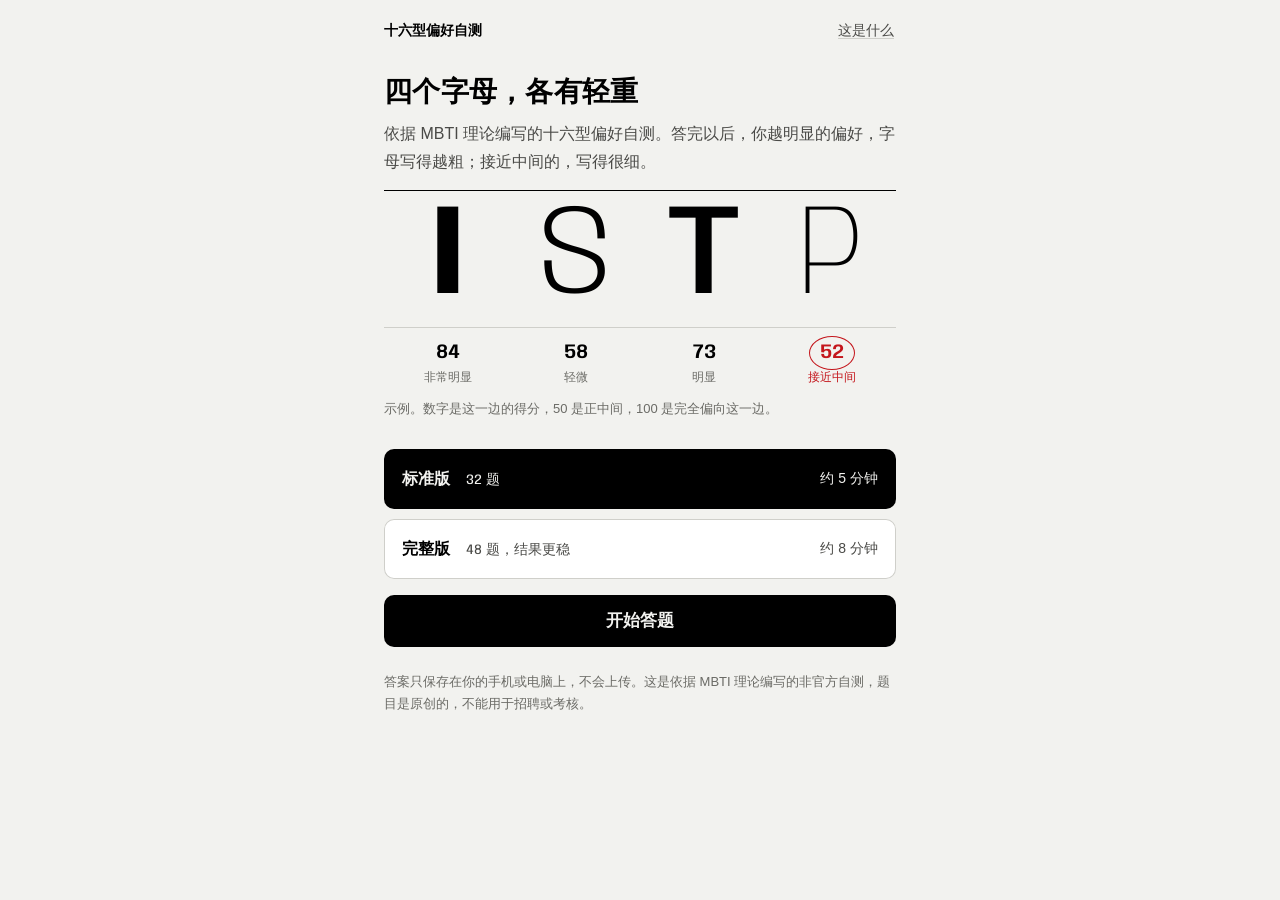
==== mbti/index.html @ 2a4ba57e "feat(site,admin): slim share meters, short page names, and port the 16-type test under /mbti/ Breakd" ====
<!doctype html>
<html lang="zh-CN">
<head>
<meta charset="utf-8">
<meta name="viewport" content="width=device-width, initial-scale=1, viewport-fit=cover">
<title>十六型偏好自测</title>
<meta name="description" content="32 或 48 道情境题，看看你的四个偏好各有多明显。依据 MBTI 理论编写的非官方自测，答案只保存在你自己的设备上。">
<meta property="og:type" content="website">
<meta property="og:title" content="十六型偏好自测">
<meta property="og:description" content="四个字母，各有轻重。32 或 48 道情境题，答完看看你的四个偏好各有多明显。">
<meta property="og:url" content="https://nolanpix.github.io/mbti/">
<meta property="og:image" content="https://nolanpix.github.io/mbti/og.png">
<meta name="theme-color" content="#F2F2EF" media="(prefers-color-scheme: light)">
<meta name="theme-color" content="#141413" media="(prefers-color-scheme: dark)">
<link rel="icon" href="data:image/svg+xml,%3Csvg xmlns='http://www.w3.org/2000/svg' viewBox='0 0 32 32'%3E%3Crect width='32' height='32' rx='7' fill='%23F2F2EF'/%3E%3Crect x='6' y='8' width='5' height='16' fill='%23000'/%3E%3Crect x='13.5' y='8' width='2' height='16' fill='%23000'/%3E%3Crect x='18' y='8' width='3.5' height='16' fill='%23000'/%3E%3Crect x='24' y='8' width='1' height='16' fill='%23C4161C'/%3E%3C/svg%3E">
<style>
@font-face{font-family:"Anybody";src:url([data-uri]) format("woff2");font-weight:100 900;font-style:normal;font-display:swap}
:root{
  --paper:#141413; --paper-2:#1F1F1D; --ink:#F2F2EF; --ink-2:#BDBDB7; --ink-3:#93938D; --hair:#3A3A37;
  --mark:#FF6A5F; --mark-wash:rgba(255,106,95,.12); --scrim:rgba(0,0,0,.65);
  --acc-a:#ff5a3c; --acc-b:#c0398f;
  --zh:"PingFang SC","HarmonyOS Sans SC","MiSans","Noto Sans CJK SC","Noto Sans SC","Source Han Sans SC","Microsoft YaHei",sans-serif;
  --lat:"Anybody","PingFang SC","Noto Sans CJK SC","Microsoft YaHei",sans-serif;
  --ill-plate:#1a2030; --ill-plate2:#222a3d; --ill-floor:#1b1d22; --ill-shadow:#0b0c10;
  color-scheme:dark light;
}
@media (prefers-color-scheme:light){
  :root{--paper:#F2F2EF;--paper-2:#FFFFFF;--ink:#000000;--ink-2:#4A4A47;--ink-3:#6B6B66;--hair:#CFCFCA;--mark:#C4161C;--mark-wash:rgba(196,22,28,.07);--scrim:rgba(0,0,0,.5);--ill-plate:#E4E8EE;--ill-plate2:#D3D9E2;--ill-floor:#E6E4DD;--ill-shadow:#C9C6BC}
}
.chip{display:inline-flex;align-items:center;gap:6px;padding:2px 10px;border-radius:100px;font-size:12px;line-height:1.7;color:var(--ink-2);box-shadow:inset 0 0 0 1px var(--hair)}
.pin{display:inline-block;width:8px;height:8px;border-radius:2px;background:linear-gradient(135deg,var(--acc-a),var(--acc-b));box-shadow:0 0 8px rgba(255,90,60,.55)}
.grad{background:linear-gradient(90deg,var(--acc-a),var(--acc-b));-webkit-background-clip:text;background-clip:text;color:transparent}
.role{margin-top:14px}
.role .art{margin:0 -8px 14px}
.role .k{font-size:14px;color:var(--ink-2)}
.role .nm{font-size:clamp(34px,10vw,48px);font-weight:700;line-height:1.15;margin:4px 0 2px}
.role .cd{font-family:var(--lat);font-weight:600;font-size:20px;letter-spacing:.04em}
.role .tg{font-size:14px;color:var(--ink-2);margin-top:8px;line-height:1.6}
.art svg{display:block;width:100%;height:auto}
.settle{animation:settle .6s cubic-bezier(.2,.7,.2,1) both}
@keyframes settle{from{opacity:0;transform:translateY(8px)}to{opacity:1;transform:none}}
.detail-cta{margin-top:28px;padding:18px;border-radius:12px;background:var(--paper-2);box-shadow:inset 0 0 0 1px var(--hair);position:relative}
.detail-cta::after{content:"";position:absolute;top:12px;right:12px;width:8px;height:8px;border-radius:2px;background:linear-gradient(135deg,var(--acc-a),var(--acc-b))}
.detail-cta p{font-size:15px;color:var(--ink-2);margin-bottom:12px}
.toc{display:flex;flex-wrap:wrap;gap:8px;margin-top:20px}
.toc a{text-decoration:none}
.at{display:grid;gap:10px;margin-top:12px}
.at div{padding:12px 14px;border-radius:10px;box-shadow:inset 0 0 0 1px var(--hair)}
.at b{display:block;font-size:15px;margin-bottom:2px}
.at p{font-size:15px;color:var(--ink-2);line-height:1.7}
.tlist .th{width:52px;height:52px;border-radius:10px;overflow:hidden;background:var(--ill-plate);flex:none}
.tlist .th svg{width:52px;height:52px;display:block}
.th .ill-bg,.th .ill-sc,.th .ill-fg{display:none}
.tlist .rl{display:block;font-size:13px;color:var(--ink-2);font-family:var(--zh);font-weight:500;letter-spacing:0}
*{box-sizing:border-box;margin:0;padding:0}
html{-webkit-text-size-adjust:100%;text-size-adjust:100%}
body{background:var(--paper);color:var(--ink);font-family:var(--zh);font-size:16px;line-height:1.75;min-height:100vh;-webkit-font-smoothing:antialiased}
::selection{background:var(--ink);color:var(--paper)}
button{font:inherit;color:inherit;background:none;border:0;cursor:pointer;text-align:inherit;-webkit-tap-highlight-color:transparent}
a{color:inherit;-webkit-tap-highlight-color:transparent}
:focus-visible{outline:2px solid var(--ink);outline-offset:3px;border-radius:6px}
h1:focus,h2:focus{outline:none}
.sr-only{position:absolute;width:1px;height:1px;overflow:hidden;clip:rect(0 0 0 0);white-space:nowrap}
.app{max-width:560px;margin:0 auto;padding:0 24px calc(48px + env(safe-area-inset-bottom))}
@media (max-width:359px){.app{padding-left:18px;padding-right:18px}}
.lat{font-family:var(--lat);font-variant-numeric:tabular-nums}

/* bar */
.bar{height:60px;display:grid;grid-template-columns:1fr auto 1fr;align-items:center;padding-top:env(safe-area-inset-top)}
.bar .bl{justify-self:start}.bar .br{justify-self:end}
.brand{font-size:14px;font-weight:600;text-decoration:none;padding:10px 0;display:inline-block}
.navlink{font-size:14px;color:var(--ink-2);text-decoration:underline;text-underline-offset:3px;text-decoration-color:var(--hair);padding:12px 2px;display:inline-block}
.icon-btn{width:44px;height:44px;display:inline-flex;align-items:center;justify-content:center;margin-left:-10px;border-radius:10px;text-decoration:none}
.count{font-family:var(--lat);font-size:16px;font-weight:600;font-variant-numeric:tabular-nums}
.count span{font-weight:300;color:var(--ink-2)}

/* type */
h1.t{font-size:28px;line-height:1.3;font-weight:700;margin-top:14px;letter-spacing:.01em}
h1.t.small{font-size:20px;margin-top:6px}
.lead{font-size:16px;color:var(--ink-2);margin-top:10px}
h2.s{font-size:19px;line-height:1.4;font-weight:700;margin:44px 0 14px}
p.b{font-size:16px}
p.b+p.b{margin-top:10px}
.note{font-size:13px;line-height:1.7;color:var(--ink-3)}
.meta{font-size:13px;color:var(--ink-3);font-weight:400;margin-left:8px;letter-spacing:0}

/* letters as chart */
.chart{margin-top:14px;border-top:1.5px solid var(--ink);padding-top:6px}
.letters{display:grid;grid-template-columns:repeat(4,1fr);align-items:end;font-family:var(--lat);font-size:clamp(64px,25vw,128px);line-height:.95}
.letters span{text-align:center;font-weight:400;display:block}
.letters.anim span{transition:font-weight .8s cubic-bezier(.2,.7,.2,1)}
.reads{display:grid;grid-template-columns:repeat(4,1fr);margin-top:8px;border-top:1px solid var(--hair);padding-top:10px}
.reads div{text-align:center;font-size:13px;line-height:1.5;color:var(--ink-2)}
.reads b{display:inline-block;font-family:var(--lat);font-weight:600;font-size:20px;color:var(--ink);font-variant-numeric:tabular-nums;line-height:1.5;position:relative;padding:0 4px}
.reads .u,.reads .u b{color:var(--mark)}
.reads .u b::after{content:"";position:absolute;left:50%;top:50%;width:44px;height:32px;transform:translate(-50%,-50%);border:1.5px solid var(--mark);border-radius:50%}
.reads small{display:block;font-size:12px;color:var(--ink-3)}
.reads .u small{color:var(--mark)}
.legend{font-size:13px;color:var(--ink-3);margin-top:12px}

/* home */
.choice{display:grid;gap:10px;margin-top:28px}
.opt{display:grid;grid-template-columns:1fr auto;align-items:center;gap:12px;width:100%;min-height:60px;padding:10px 18px;border-radius:10px;background:var(--paper-2);box-shadow:inset 0 0 0 1px var(--hair)}
.opt strong{font-weight:600}
.opt .sub{font-size:14px;color:var(--ink-2)}
.opt[aria-checked="true"]{background:var(--ink);color:var(--paper);box-shadow:none}
.opt[aria-checked="true"] .sub{color:var(--paper)}
.resume{margin-top:28px;padding:16px 18px;border-radius:10px;background:var(--paper-2);box-shadow:inset 0 0 0 1px var(--hair)}
.resume p{font-size:15px;margin-bottom:12px}
.last{font-size:15px;margin-top:18px;color:var(--ink-2)}
.last a{color:var(--ink);font-weight:600;text-underline-offset:3px;text-decoration-color:var(--hair)}

/* buttons */
.btn{display:flex;align-items:center;justify-content:center;gap:8px;width:100%;min-height:52px;padding:0 18px;border-radius:10px;font-size:17px;font-weight:600;background:var(--ink);color:var(--paper);text-decoration:none;text-align:center}
.btn.sec{background:var(--paper-2);color:var(--ink);box-shadow:inset 0 0 0 1px var(--hair);font-weight:500;font-size:16px;min-height:48px}
.btn:active{transform:translateY(1px)}
.stack{display:grid;gap:12px}
.mt16{margin-top:16px}.mt24{margin-top:24px}.mt32{margin-top:32px}
.textbtn{font-size:15px;color:var(--ink-2);text-decoration:underline;text-underline-offset:3px;text-decoration-color:var(--hair);padding:12px 8px}
.sep{margin-top:28px;padding-top:12px;border-top:1px solid var(--hair);text-align:center}
.confirm{margin-top:8px;text-align:left}
.confirm p{font-size:15px;margin-bottom:12px}
.row{display:grid;grid-template-columns:1fr 1fr;gap:10px}

/* quiz */
.ticks{display:flex;justify-content:space-between;align-items:flex-end;height:16px;margin-top:2px}
.ticks i{display:block;width:1.5px;height:8px;background:var(--hair);border-radius:1px}
.ticks i.d{background:var(--ink);height:11px}
.ticks i.c{background:var(--ink);height:16px;width:3px}
.qwrap{margin-top:28px}
.prompt{font-size:22px;line-height:1.5;font-weight:700}
.st{font-size:19px;line-height:1.6;margin-top:22px;font-weight:400;transition:color .15s}
.st.w-light{font-weight:300;color:var(--ink-3)}
.st.w-med{font-weight:500}
.st.w-heavy{font-weight:700}
.opts{display:grid;gap:8px;margin:20px 0}
.ans{display:grid;grid-template-columns:22px 1fr;align-items:center;gap:10px;width:100%;min-height:52px;padding:0 16px;border-radius:10px;background:var(--paper-2);box-shadow:inset 0 0 0 1px var(--hair);font-size:16px}
.ans.strong{font-weight:600}
.ans svg{display:block}
.ans[aria-checked="true"]{background:var(--ink);color:var(--paper);box-shadow:none}
.hint{font-size:13px;color:var(--ink-3);margin-top:20px}
.fade{animation:fade .2s ease-out}
@keyframes fade{from{opacity:0}to{opacity:1}}

/* result */
.banner{margin-top:6px;padding:12px 16px;border-radius:10px;background:var(--paper-2);box-shadow:inset 0 0 0 1px var(--hair);font-size:15px;display:flex;flex-wrap:wrap;justify-content:space-between;align-items:center;gap:4px 12px}
.banner a{font-weight:600;text-underline-offset:3px;text-decoration-color:var(--hair);padding:6px 0}
.flag{display:grid;grid-template-columns:16px 1fr;gap:8px;align-items:start;color:var(--mark);font-size:14px;line-height:1.7;margin-top:10px}
.flag svg{margin-top:4px}
.flag a{color:var(--mark);font-weight:600;text-underline-offset:3px;white-space:nowrap}
.one{font-size:18px;line-height:1.65;font-weight:600;margin-top:28px}
.one+p.b{margin-top:10px;color:var(--ink-2)}
.more{margin-top:24px;padding:16px 18px;border-radius:10px;background:var(--paper-2);box-shadow:inset 0 0 0 1px var(--hair)}
.more p{font-size:15px;margin-bottom:12px}
.dims{display:grid;gap:14px}
.dim{display:grid;grid-template-columns:44px 1fr;gap:12px;align-items:baseline}
.dim .lt{font-family:var(--lat);font-size:34px;line-height:1;text-align:center}
.dim p{font-size:15px;line-height:1.75}
.dim strong{font-weight:600}
.dim .u strong{color:var(--mark)}
.fx{display:grid;grid-template-columns:72px 1fr;gap:2px 12px;padding:16px 0;border-top:1px solid var(--hair);align-items:baseline}
.fx:last-of-type{border-bottom:1px solid var(--hair)}
.fx .code{font-family:var(--lat);font-size:40px;line-height:1;grid-row:span 2}
.fx .nm{font-size:16px;font-weight:600}
.fx .pos{font-size:13px;color:var(--ink-3);font-weight:400;margin-left:8px}
.fx p{grid-column:2;font-size:15px;line-height:1.7;color:var(--ink-2)}
.after-fx{margin-top:10px}
ul.tips{list-style:none;display:grid;gap:12px}
ul.tips li{font-size:15px;line-height:1.75;padding-left:18px;position:relative}
ul.tips li::before{content:"";position:absolute;left:2px;top:.85em;width:7px;height:1.5px;background:var(--ink)}

/* types */
.tlist{list-style:none;margin-top:20px;border-top:1px solid var(--hair)}
.tlist a{display:grid;grid-template-columns:52px 76px 1fr 16px;align-items:center;gap:12px;padding:14px 0;border-bottom:1px solid var(--hair);text-decoration:none}
.tlist .code{font-family:var(--lat);font-size:22px;font-weight:600;letter-spacing:.02em}
.tlist .one{font-size:14px;line-height:1.6;color:var(--ink-2);margin:0;font-weight:400}
.tlist .mine{display:block;font-size:12px;color:var(--mark);font-weight:600}
.tcode{font-family:var(--lat);font-weight:600;font-size:clamp(56px,18vw,84px);line-height:1;margin-top:18px;letter-spacing:.02em}
.relate{margin-top:14px;font-size:14px;color:var(--ink-2)}
.pairs{display:grid;gap:14px}
.pair{display:grid;grid-template-columns:72px 1fr;gap:12px}
.pair .lt{font-family:var(--lat);font-weight:600;font-size:22px;line-height:1.5}
.pair p{font-size:15px;line-height:1.75}
.pair p small{display:block;font-size:13px;color:var(--ink-3)}

/* sheet + toast */
.sheet-wrap{position:fixed;top:0;right:0;bottom:0;left:0;background:var(--scrim);display:flex;align-items:flex-end;justify-content:center;padding:16px;z-index:20}
.sheet-wrap[hidden]{display:none}
.sheet{background:var(--paper);border-radius:16px;width:100%;max-width:520px;max-height:calc(100vh - 32px);overflow:auto;padding:20px 20px calc(20px + env(safe-area-inset-bottom))}
.sheet h2{font-size:18px;font-weight:700}
.sheet .note{margin:6px 0 14px}
.sheet img{display:block;width:100%;height:auto;border-radius:8px;box-shadow:0 0 0 1px var(--hair);-webkit-touch-callout:default}
.sheet input{width:100%;font:inherit;font-size:14px;padding:12px;border-radius:10px;border:1px solid var(--hair);background:var(--paper-2);color:var(--ink)}
.toast{position:fixed;left:50%;bottom:calc(28px + env(safe-area-inset-bottom));transform:translate(-50%,16px);background:var(--ink);color:var(--paper);padding:10px 16px;border-radius:10px;font-size:14px;opacity:0;pointer-events:none;transition:opacity .2s,transform .2s;z-index:30;white-space:nowrap}
.toast.on{opacity:1;transform:translate(-50%,0)}
.payqr,.payqr-note{display:none}
.payqr{width:188px;margin:2px auto 8px;padding:12px;border-radius:12px;background:#fff;box-shadow:0 0 0 1px var(--hair)}
.payqr svg{display:block;width:100%;height:auto}
@media (min-width:700px){.payqr,.payqr-note{display:block}.payqr-note{text-align:center;margin-bottom:14px}}
.ulabel{display:block;font-size:14px;font-weight:600;margin:18px 0 6px}
.uerr{min-height:1.7em;font-size:14px;line-height:1.7;color:var(--mark);margin:6px 0 4px}
.noscript{padding:40px 0;font-size:16px}
@media (prefers-reduced-motion:reduce){*,*::before,*::after{animation:none!important;transition:none!important}}
</style>
</head>
<body>
<div class="app">
  <header class="bar" id="bar"></header>
  <main id="main" tabindex="-1">
    <noscript><p class="noscript">这个自测需要开启 JavaScript 才能使用。</p></noscript>
  </main>
</div>
<div class="sheet-wrap" id="sheet" hidden></div>
<div class="toast" id="toast" role="status" aria-live="polite"></div>
<script>
/* Unlock helpers for the paid detail section. build_site.py inlines this file into the page; its
   seal()/code_id()/wrap_key()/norm_code() must stay byte-for-byte compatible with this code. */
var MBTI_LOCK = (function () {
  'use strict';
  var K = [
    0x428a2f98, 0x71374491, 0xb5c0fbcf, 0xe9b5dba5, 0x3956c25b, 0x59f111f1, 0x923f82a4, 0xab1c5ed5,
    0xd807aa98, 0x12835b01, 0x243185be, 0x550c7dc3, 0x72be5d74, 0x80deb1fe, 0x9bdc06a7, 0xc19bf174,
    0xe49b69c1, 0xefbe4786, 0x0fc19dc6, 0x240ca1cc, 0x2de92c6f, 0x4a7484aa, 0x5cb0a9dc, 0x76f988da,
    0x983e5152, 0xa831c66d, 0xb00327c8, 0xbf597fc7, 0xc6e00bf3, 0xd5a79147, 0x06ca6351, 0x14292967,
    0x27b70a85, 0x2e1b2138, 0x4d2c6dfc, 0x53380d13, 0x650a7354, 0x766a0abb, 0x81c2c92e, 0x92722c85,
    0xa2bfe8a1, 0xa81a664b, 0xc24b8b70, 0xc76c51a3, 0xd192e819, 0xd6990624, 0xf40e3585, 0x106aa070,
    0x19a4c116, 0x1e376c08, 0x2748774c, 0x34b0bcb5, 0x391c0cb3, 0x4ed8aa4a, 0x5b9cca4f, 0x682e6ff3,
    0x748f82ee, 0x78a5636f, 0x84c87814, 0x8cc70208, 0x90befffa, 0xa4506ceb, 0xbef9a3f7, 0xc67178f2
  ];
  var CODE_RE = /^[0-9A-HJKMNP-TV-Z]{16}$/;

  function rotr(x, n) { return (x >>> n) | (x << (32 - n)); }

  function sha256(msg) {
    var len = msg.length;
    var total = ((len + 9 + 63) >> 6) << 6;
    var m = new Uint8Array(total);
    m.set(msg);
    m[len] = 0x80;
    var hi = Math.floor(len / 0x20000000), lo = (len * 8) >>> 0;
    m[total - 8] = hi >>> 24; m[total - 7] = (hi >>> 16) & 255; m[total - 6] = (hi >>> 8) & 255; m[total - 5] = hi & 255;
    m[total - 4] = lo >>> 24; m[total - 3] = (lo >>> 16) & 255; m[total - 2] = (lo >>> 8) & 255; m[total - 1] = lo & 255;
    var h = [0x6a09e667, 0xbb67ae85, 0x3c6ef372, 0xa54ff53a, 0x510e527f, 0x9b05688c, 0x1f83d9ab, 0x5be0cd19];
    var w = new Int32Array(64);
    for (var off = 0; off < total; off += 64) {
      var t;
      for (t = 0; t < 16; t++) {
        var p = off + 4 * t;
        w[t] = (m[p] << 24) | (m[p + 1] << 16) | (m[p + 2] << 8) | m[p + 3];
      }
      for (t = 16; t < 64; t++) {
        var x = w[t - 15], y = w[t - 2];
        var s0 = rotr(x, 7) ^ rotr(x, 18) ^ (x >>> 3);
        var s1 = rotr(y, 17) ^ rotr(y, 19) ^ (y >>> 10);
        w[t] = (w[t - 16] + s0 + w[t - 7] + s1) | 0;
      }
      var a = h[0], b = h[1], c = h[2], d = h[3], e = h[4], f = h[5], g = h[6], k = h[7];
      for (t = 0; t < 64; t++) {
        var t1 = (k + (rotr(e, 6) ^ rotr(e, 11) ^ rotr(e, 25)) + ((e & f) ^ (~e & g)) + K[t] + w[t]) | 0;
        var t2 = ((rotr(a, 2) ^ rotr(a, 13) ^ rotr(a, 22)) + ((a & b) ^ (a & c) ^ (b & c))) | 0;
        k = g; g = f; f = e; e = (d + t1) | 0; d = c; c = b; b = a; a = (t1 + t2) | 0;
      }
      h[0] = (h[0] + a) | 0; h[1] = (h[1] + b) | 0; h[2] = (h[2] + c) | 0; h[3] = (h[3] + d) | 0;
      h[4] = (h[4] + e) | 0; h[5] = (h[5] + f) | 0; h[6] = (h[6] + g) | 0; h[7] = (h[7] + k) | 0;
    }
    var out = new Uint8Array(32);
    for (var i = 0; i < 8; i++) {
      out[4 * i] = h[i] >>> 24; out[4 * i + 1] = (h[i] >>> 16) & 255;
      out[4 * i + 2] = (h[i] >>> 8) & 255; out[4 * i + 3] = h[i] & 255;
    }
    return out;
  }

  function hmac(key, msg) {
    if (key.length > 64) { key = sha256(key); }
    var inner = new Uint8Array(64 + msg.length), outer = new Uint8Array(96);
    for (var i = 0; i < 64; i++) {
      var b = i < key.length ? key[i] : 0;
      inner[i] = b ^ 0x36;
      outer[i] = b ^ 0x5c;
    }
    inner.set(msg, 64);
    outer.set(sha256(inner), 64);
    return sha256(outer);
  }

  function utf8(s) { return new TextEncoder().encode(s); }

  function cat(a, b) {
    var r = new Uint8Array(a.length + b.length);
    r.set(a);
    r.set(b, a.length);
    return r;
  }

  function hex(u) {
    var s = '';
    for (var i = 0; i < u.length; i++) { s += (u[i] < 16 ? '0' : '') + u[i].toString(16); }
    return s;
  }

  function unb64(s) {
    var bin = atob(s), u = new Uint8Array(bin.length);
    for (var i = 0; i < bin.length; i++) { u[i] = bin.charCodeAt(i); }
    return u;
  }

  /* blob = nonce(16) || body || tag(16); tag = HMAC(HMAC(key,"m"), nonce||body)[0:16];
     body = plain XOR HMAC(HMAC(key,"e"), nonce||block number) per 32-byte block. */
  function open(key, blob) {
    if (blob.length < 32) { return null; }
    var nonce = blob.subarray(0, 16), body = blob.subarray(16, blob.length - 16), tag = blob.subarray(blob.length - 16);
    var want = hmac(hmac(key, utf8('m')), cat(nonce, body)), diff = 0;
    for (var i = 0; i < 16; i++) { diff |= want[i] ^ tag[i]; }
    if (diff) { return null; }
    var ek = hmac(key, utf8('e')), ctr = new Uint8Array(20), out = new Uint8Array(body.length);
    ctr.set(nonce);
    for (var n = 0; n * 32 < body.length; n++) {
      ctr[16] = n >>> 24; ctr[17] = (n >>> 16) & 255; ctr[18] = (n >>> 8) & 255; ctr[19] = n & 255;
      var ks = hmac(ek, ctr);
      for (var j = 0; j < 32 && n * 32 + j < body.length; j++) { out[n * 32 + j] = body[n * 32 + j] ^ ks[j]; }
    }
    return out;
  }

  function norm(raw) {
    var s = String(raw == null ? '' : raw);
    if (s.normalize) { s = s.normalize('NFKC'); }
    s = s.toUpperCase().replace(/[^0-9A-Z]/g, '').replace(/[IL]/g, '1').replace(/O/g, '0');
    return CODE_RE.test(s) ? s : '';
  }

  function idOf(code) { return hex(hmac(utf8('mbti-id-v1'), utf8(code))).slice(0, 12); }

  function wrapKey(code) { return hmac(utf8('mbti-wrap-v1'), utf8(code)); }

  /* -> {state: 'ok', code, data} | {state: 'bad'} | {state: 'revoked'} */
  function unlock(lock, raw) {
    var code = norm(raw);
    if (!code || !lock) { return {state: 'bad'}; }
    var id = idOf(code);
    if (lock.revoked.indexOf(id) >= 0) { return {state: 'revoked'}; }
    try {
      var wrapped = Object.prototype.hasOwnProperty.call(lock.keys, id) ? lock.keys[id] : '';
      var key = wrapped ? open(wrapKey(code), unb64(wrapped)) : null;
      var plain = key ? open(key, unb64(lock.blob)) : null;
      if (plain) { return {state: 'ok', code: code, data: JSON.parse(new TextDecoder().decode(plain))}; }
    } catch (e) { /* malformed data counts as a wrong code */ }
    return {state: 'bad'};
  }

  return {sha256: sha256, hmac: hmac, hex: hex, open: open, norm: norm, idOf: idOf, wrapKey: wrapKey, unlock: unlock};
})();

(function () {
  'use strict';
  var D = {"version":"2026-11-26","siteUrl":"https://nolanpix.github.io/mbti/","items":[{"id":1,"dim":"EI","n":1,"top":"first","prompt":"忙完一周，周五晚上空出来了。","first":"约几个人出去吃饭聊天，热闹一阵就缓过来了。","second":"回家一个人待着，安静一阵就缓过来了。"},{"id":2,"dim":"EI","n":2,"top":"second","prompt":"碰到一个想不通的问题。","first":"找人聊一聊，说着说着思路就清楚了。","second":"先自己想一想，理出头绪再找人商量。"},{"id":3,"dim":"EI","n":3,"top":"first","prompt":"开会讨论一个新方案。","first":"边听边说，想到什么先抛出来。","second":"先听大家说，想清楚了再开口。"},{"id":4,"dim":"EI","n":4,"top":"second","prompt":"刚加入一个新团队。","first":"主动找人聊，很快就和大家熟了。","second":"先观察一阵，再和几个人慢慢熟起来。"},{"id":5,"dim":"EI","n":5,"top":"first","prompt":"连着和人打了一整天交道。","first":"还挺有精神，晚上也愿意再约人见面。","second":"有点累了，很想关上门安静待一会儿。"},{"id":6,"dim":"EI","n":6,"top":"second","prompt":"说到你的朋友圈子。","first":"认识的人很多，各种场合都有能聊的人。","second":"朋友不算多，但有几个可以无话不谈。"},{"id":7,"dim":"EI","n":7,"top":"first","prompt":"学一样新东西。","first":"喜欢边做边和人交流，在讨论里学得快。","second":"喜欢先自己看材料，琢磨透了再动手。"},{"id":8,"dim":"EI","n":8,"top":"second","prompt":"心里冒出一个新想法。","first":"很想马上说给别人听，听听大家的反应。","second":"喜欢先在心里放一放，想成熟了再说。"},{"id":9,"dim":"EI","n":9,"top":"first","prompt":"你理想的工作环境。","first":"开放热闹，有人可以随时交流。","second":"安静少打扰，可以专心做事。"},{"id":10,"dim":"EI","n":10,"top":"second","prompt":"别人问你周末过得怎么样。","first":"能聊挺多，从这件事说到那件事。","second":"简单说几句，除非对方真的感兴趣。"},{"id":11,"dim":"EI","n":11,"top":"first","prompt":"一个人去陌生的城市旅行。","first":"喜欢和当地人或同行的人搭话。","second":"喜欢自己慢慢逛，不太需要交谈。"},{"id":12,"dim":"EI","n":12,"top":"second","prompt":"说到你的兴趣爱好。","first":"喜欢的东西挺多，每样都能聊上几句。","second":"喜欢的东西不多，但每样都钻得比较深。"},{"id":13,"dim":"SN","n":1,"top":"second","prompt":"听别人讲一件事。","first":"记得具体发生了什么、谁说了什么。","second":"记得大概的意思，以及它让我想到了什么。"},{"id":14,"dim":"SN","n":2,"top":"first","prompt":"拿到一项新任务。","first":"先看清楚具体要求，一步一步来。","second":"先想清楚最终要达成什么，再找自己的做法。"},{"id":15,"dim":"SN","n":3,"top":"second","prompt":"别人夸你，哪种更让你高兴？","first":"做事踏实，交给你很放心。","second":"有想法，常能想到别人想不到的。"},{"id":16,"dim":"SN","n":4,"top":"first","prompt":"看一部电影。","first":"更在意情节合不合理、细节真不真实。","second":"更在意它想表达什么、留给我的余味。"},{"id":17,"dim":"SN","n":5,"top":"second","prompt":"给朋友指路。","first":"说具体的：过两个路口，看到药店右转。","second":"说大概的：往东走，商场那一片就是。"},{"id":18,"dim":"SN","n":6,"top":"first","prompt":"安排一件以前做过的事。","first":"用以前验证过的办法，稳妥省心。","second":"想试试新办法，说不定效果更好。"},{"id":19,"dim":"SN","n":7,"top":"second","prompt":"大家讨论问题时，你更常说的是：","first":"“具体怎么做？先把眼前的解决了。”","second":"“再往后想想，这件事会变成什么样？”"},{"id":20,"dim":"SN","n":8,"top":"first","prompt":"学用一个新软件。","first":"跟着教程，一步一步操作。","second":"先摸清整体逻辑，再自己摸索着用。"},{"id":21,"dim":"SN","n":9,"top":"second","prompt":"向别人描述一个地方。","first":"说那里有什么、长什么样。","second":"说那里给人什么感觉、像什么。"},{"id":22,"dim":"SN","n":10,"top":"first","prompt":"做判断时，你更相信：","first":"亲眼见过、亲身经历过的事。","second":"自己的直觉和预感。"},{"id":23,"dim":"SN","n":11,"top":"second","prompt":"布置自己的房间。","first":"先量好尺寸，想清楚每样东西放哪。","second":"先想要一种什么氛围，细节边做边定。"},{"id":24,"dim":"SN","n":12,"top":"first","prompt":"做重复的日常工作。","first":"做熟了心里踏实，能又快又好。","second":"容易觉得没意思，总想改改流程。"},{"id":25,"dim":"TF","n":1,"top":"first","prompt":"朋友找你倾诉烦恼。","first":"帮他分析问题出在哪，想想怎么解决。","second":"先陪着他，让他觉得有人理解。"},{"id":26,"dim":"TF","n":2,"top":"second","prompt":"要做一个两难的决定。","first":"主要看哪个选项更合理、更有效。","second":"主要看它对相关的人意味着什么。"},{"id":27,"dim":"TF","n":3,"top":"first","prompt":"同事的方案有个明显的漏洞。","first":"直接指出来，早改早好。","second":"先肯定他的用心，再委婉地提出来。"},{"id":28,"dim":"TF","n":4,"top":"second","prompt":"评价一件事办得好不好。","first":"看目标有没有达到、标准是否一致。","second":"看大家是不是觉得被尊重、被照顾到了。"},{"id":29,"dim":"TF","n":5,"top":"first","prompt":"熟人更常这样形容你：","first":"讲道理，看问题客观。","second":"体贴，有人情味。"},{"id":30,"dim":"TF","n":6,"top":"second","prompt":"团队里起了争执。","first":"先弄清楚谁说得对，按事实来。","second":"先让气氛缓下来，照顾到每个人的感受。"},{"id":31,"dim":"TF","n":7,"top":"first","prompt":"收到一条批评。","first":"我更在意它有没有道理。","second":"我更在意对方说话的方式和态度。"},{"id":32,"dim":"TF","n":8,"top":"second","prompt":"分一笔团队奖金。","first":"按规则和贡献分，一视同仁。","second":"也考虑每个人的处境和难处。"},{"id":33,"dim":"TF","n":9,"top":"first","prompt":"看到一条有争议的新闻。","first":"先想事实是否成立、逻辑通不通。","second":"先想到当事人的处境和感受。"},{"id":34,"dim":"TF","n":10,"top":"second","prompt":"给朋友挑礼物。","first":"挑实用的，对方确实用得上。","second":"挑有心意的，能让对方感动。"},{"id":35,"dim":"TF","n":11,"top":"first","prompt":"朋友问你：“我这件事做得对吗？”","first":"照实说我的判断，哪怕不中听。","second":"顾及他此刻的心情，挑合适的方式说。"},{"id":36,"dim":"TF","n":12,"top":"second","prompt":"你更受不了哪一种？","first":"做事没逻辑，前后矛盾。","second":"待人冷漠，不顾别人感受。"},{"id":37,"dim":"JP","n":1,"top":"second","prompt":"周末出去玩。","first":"提前定好去哪、几点出发、吃什么。","second":"定个大概方向，到时候看心情。"},{"id":38,"dim":"JP","n":2,"top":"first","prompt":"有一项一周后截止的工作。","first":"尽早开始，按计划一点点做完。","second":"先酝酿着，临近截止时效率最高。"},{"id":39,"dim":"JP","n":3,"top":"second","prompt":"计划被临时打乱了。","first":"有点烦，想尽快重新排好。","second":"还好，正好看看有没有别的机会。"},{"id":40,"dim":"JP","n":4,"top":"first","prompt":"你的桌面或电脑文件夹。","first":"东西有固定位置，找起来很方便。","second":"看着有点乱，但我自己知道在哪。"},{"id":41,"dim":"JP","n":5,"top":"second","prompt":"面对几个选项时。","first":"喜欢早点定下来，心里踏实。","second":"喜欢多留一阵，看看还有没有更好的。"},{"id":42,"dim":"JP","n":6,"top":"first","prompt":"出门旅行收拾行李。","first":"提前列好清单，一样样收好。","second":"出发前一晚，想到什么装什么。"},{"id":43,"dim":"JP","n":7,"top":"second","prompt":"一天开始的时候。","first":"心里有张待办清单，按顺序处理。","second":"看当天情况，哪件事有感觉就先做。"},{"id":44,"dim":"JP","n":8,"top":"first","prompt":"一件事已经有了结论。","first":"定了就照办，不想再反复。","second":"有新情况的话，随时可以再改。"},{"id":45,"dim":"JP","n":9,"top":"second","prompt":"逛街或网购。","first":"想好要买什么，买完就走。","second":"喜欢随便逛逛，常有意外收获。"},{"id":46,"dim":"JP","n":10,"top":"first","prompt":"手上同时有好几件事。","first":"做完一件再开始下一件。","second":"几件事穿插着做，换着来不累。"},{"id":47,"dim":"JP","n":11,"top":"second","prompt":"约朋友吃饭。","first":"提前几天约好时间和地点。","second":"当天临时约，说走就走。"},{"id":48,"dim":"JP","n":12,"top":"first","prompt":"公司有很细的规章制度。","first":"有章可循，做事心里有底。","second":"规定太细，觉得被束缚。"}],"types":{"ESTJ":{"one":"务实、果断，善于组织人和事，高效地把事情做成。","desc":"你务实、讲事实，决定得快，也落实得快。你善于组织项目和人员，用最有效率的方式取得结果，也会照管好日常细节。你有一套清楚的逻辑标准，自己严格遵循，也希望别人这样做。","role":"主事人","role_en":"Organizer","role_group":"守序派","group_en":"Order Keepers","tagline":"把人和事安排明白，让计划按时落地。"},"ESTP":{"one":"灵活务实，着眼眼前的结果，喜欢用行动解决问题。","desc":"你务实、灵活，关心此时此地，希望事情立刻见效。比起长篇的理论，你更愿意动手去解决问题。你随性，享受和人一起做事的时刻，在实践中学得最快。","role":"闯将","role_en":"Trailblazer","role_group":"应变派","group_en":"Improvisers","tagline":"先上手再说，在行动里找答案。"},"ESFJ":{"one":"热心、认真、乐于合作，用心照顾身边人的需要。","desc":"你热心、认真，希望身边的环境和睦，并愿意为此付出努力。你喜欢和人合作，准确、按时地完成任务，小事也会善始善终。你留意别人日常的需要并设法满足，也希望自己的付出被看到。","role":"张罗人","role_en":"Host","role_group":"守序派","group_en":"Order Keepers","tagline":"热心张罗，让每个人都被照顾到。"},"ESFP":{"one":"外向、友善、热爱生活，能让工作变得有趣。","desc":"你热爱生活，也喜欢人，喜欢和大家一起把事情办成。你把常识和实在的态度带到工作里，还能让工作变得有趣。你灵活随性，很快就能适应新的人和环境，和别人一起尝试新东西时学得最好。","role":"开心果","role_en":"Sunshine","role_group":"应变派","group_en":"Improvisers","tagline":"走到哪里，热闹和笑声就跟到哪里。"},"ENTJ":{"one":"坦率、果断，乐于领导，善于发现低效并建立制度。","desc":"你坦率、果断，愿意承担领导的责任。你能很快看出不合逻辑、效率低的流程，并建立一套完整的制度来解决问题。你喜欢长远规划、设定目标，乐于学习，也喜欢把知识教给别人。","role":"掌舵人","role_en":"Helmsman","role_group":"求真派","group_en":"Truth Seekers","tagline":"看准方向，带着队伍一路向前。"},"ENTP":{"one":"敏捷、机智、直言，喜欢解决新的难题。","desc":"你思维敏捷、反应快，能激发身边的人。你擅长解决新的、有挑战的问题，先想出各种可能，再从策略上加以分析。你善于看人，厌倦例行公事，很少用同一种方式做同一件事。","role":"破题人","role_en":"Reframer","role_group":"求真派","group_en":"Truth Seekers","tagline":"换个角度看问题，总能找到新解法。"},"ENFJ":{"one":"温暖、有同理心，善于看到别人的潜力并帮他们成长。","desc":"你温暖、反应敏锐、有责任感，对别人的情绪、需要和动机很敏感。你在每个人身上都能看到潜力，想帮他们实现出来，常常是推动个人和团队成长的那个人。你善于交往，能在团体里鼓舞人心。","role":"召集人","role_en":"Convener","role_group":"寻意派","group_en":"Meaning Seekers","tagline":"把人聚到一起，朝同一个方向出发。"},"ENFP":{"one":"热情、富有想象力，总能看到生活里的各种可能。","desc":"你热情洋溢，觉得生活充满可能。你能很快把各种信息联系起来，凭着看到的规律自信地行动。你需要别人的肯定，也乐于给别人赞赏和支持。你随性灵活，常常靠即兴发挥和好口才解决问题。","role":"点火人","role_en":"Igniter","role_group":"寻意派","group_en":"Meaning Seekers","tagline":"满脑子新可能，还能把大家的热情点起来。"},"ISTJ":{"one":"安静、可靠，想清楚该做什么，然后稳稳地做完。","desc":"你务实、讲事实，靠周密和可靠把事情做成。决定了该做什么，就按部就班地推进，不容易被打扰。你喜欢把工作和生活安排得井井有条，看重承诺和传统。","role":"守约人","role_en":"Keeper","role_group":"守序派","group_en":"Order Keepers","tagline":"答应的事，就一件件扎实做到。"},"ISTP":{"one":"安静的观察者，问题一来就动手找出可行的办法。","desc":"你平时宽容、随和，在旁边安静地观察；问题一出现，你会迅速行动，找到真正管用的办法。你喜欢弄清东西是怎么运作的，能很快从一堆信息里抓住关键，看重因果、逻辑和效率。","role":"巧手匠","role_en":"Tinkerer","role_group":"应变派","group_en":"Improvisers","tagline":"拆开、弄懂、修好，靠的是一双手。"},"ISFJ":{"one":"安静、友善、负责，记得对别人重要的小事。","desc":"你认真、体贴、做事细致，答应的事会稳稳当当地做到。你留意身边人的具体情况，在意他们的感受，愿意花心思营造一个有序又和睦的环境。","role":"照看人","role_en":"Caretaker","role_group":"守序派","group_en":"Order Keepers","tagline":"默默把身边的人照顾周到。"},"ISFP":{"one":"安静、友善、敏感，享受当下，忠于自己的价值观。","desc":"你温和、体贴，享受身边正在发生的事情。你喜欢有自己的空间，按自己的节奏做事。你忠于自己的价值观和在乎的人，不喜欢争执，也不会把自己的看法强加给别人。","role":"调色师","role_en":"Colorist","role_group":"应变派","group_en":"Improvisers","tagline":"用自己的方式感受世界，也让它更好看一点。"},"INTJ":{"one":"有独到的想法和很强的执行力，善于看清长远的格局。","desc":"你能很快从纷杂的事情里看出规律，形成自己的长远判断，并且有很强的动力把想法变成现实。一旦投入，你会把事情组织起来做到底。你独立、爱质疑，对自己和别人的能力都有很高的标准。","role":"布局者","role_en":"Strategist","role_group":"求真派","group_en":"Truth Seekers","tagline":"先想清终局，再一步步落子。"},"INTP":{"one":"对感兴趣的一切都想找出合乎逻辑的解释。","desc":"你偏爱理论和抽象，对想法的兴趣常常超过对社交的兴趣。你安静、灵活，在感兴趣的领域能非常专注，解决问题的能力很强。你习惯质疑和分析，有时会显得挑剔。","role":"解谜人","role_en":"Puzzler","role_group":"求真派","group_en":"Truth Seekers","tagline":"对一切规律都好奇，非要弄明白为什么。"},"INFJ":{"one":"在想法和关系里寻找意义，对人有洞察，按坚定的价值观行事。","desc":"你想弄清事情背后的意义，也想理解人们的动机，常常比别人更早看到一件事会往哪里走。你认真、有原则，对怎样让大家过得更好有清晰的想象，并且会有条理地去实现它。","role":"掌灯人","role_en":"Lamplighter","role_group":"寻意派","group_en":"Meaning Seekers","tagline":"看得远一点，也愿意替别人照亮前路。"},"INFP":{"one":"理想主义，忠于自己的价值，想帮别人活出更好的自己。","desc":"你希望自己的生活和所做的事与内心的价值一致。你好奇，很快能看到各种可能，常常能把一个想法变成现实的起点。你努力理解别人，帮他们发挥潜力；平时灵活包容，触及原则时会很坚定。","role":"织梦人","role_en":"Dreamweaver","role_group":"寻意派","group_en":"Meaning Seekers","tagline":"心里装着一个更好的世界，慢慢把它织出来。"}},"theory":{"functions":{"Se":{"name":"外倾实感","kw":"体验","does":"关注此时此地的真实情况，喜欢亲身去体验、马上去行动。","grip":"你可能纠缠在外界琐碎的细节里，或者在吃喝玩乐上放纵，觉得周围充满敌意。"},"Si":{"name":"内倾实感","kw":"记忆","does":"把眼前的情况和过去的经验对照，对具体细节记得很牢。","grip":"你可能钻进一些零散的事实和细节里出不来，变得退缩、低落，或者过分担心身体的小毛病。"},"Ne":{"name":"外倾直觉","kw":"联想","does":"在外部世界里看到各种可能，善于把想法联系起来，再分享出去。","grip":"你可能忽然看不清事实和细节，冲动行事，或者被各种可能的坏结果吓到，把未来想得很糟。"},"Ni":{"name":"内倾直觉","kw":"远见","does":"把零散的意象和线索串起来，用新的角度看事情，相信内心的洞见。","grip":"你可能冒出“要出大事了”的念头，把未来想成一场灾难，或者在没有意义的地方硬找意义。"},"Te":{"name":"外倾思考","kw":"组织","does":"在外部世界里追求逻辑和秩序，善于组织人和资源去达成目标。","grip":"你可能变得对别人很挑剔、很严厉，急着动手去纠正问题，结果往往适得其反。"},"Ti":{"name":"内倾思考","kw":"分析","does":"追求想法内部的严密和自洽，能进入专注、客观的分析状态。","grip":"你可能对自己格外苛刻，觉得自己不够好，变得低落、退缩，看事情非黑即白。"},"Fe":{"name":"外倾情感","kw":"和谐","does":"关心人与人之间是否融洽，乐于鼓励别人，在意大家的感受。","grip":"你可能情绪起伏很大，在关系里变得格外敏感，反应比平时强烈很多。"},"Fi":{"name":"内倾情感","kw":"价值","does":"让自己的行动和想法与内心的价值保持一致，敏感而有同理心。","grip":"你可能对情绪变得很敏感，却又努力把它压住、藏起来，害怕被强烈的感受淹没。"}},"dims":{"EI":{"label":"精力从哪里来","mid":"和人在一起、自己独处都能让你充电，要看当时的状态和场合。","poles":{"E":{"name":"外倾","means":"和人交流、参与外面的事情让你充满能量，你常常边说边想。","tip":"偏好内倾的人想清楚了才开口。开会前把议题发给他们，给他们一点时间，往往能听到更好的想法。"},"I":{"name":"内倾","means":"独处和安静的思考让你恢复精力，你习惯想清楚了再说。","tip":"偏好外倾的人边说边想，第一句话不一定是结论。你需要时间时，可以直接说“我想一下再回复你”。"}}},"SN":{"label":"怎样接收信息","mid":"你既看重具体的事实，也会留意背后的可能，两种方式都用得上。","poles":{"S":{"name":"实感","means":"你更相信具体的事实和亲身经验，注重细节和实际。","tip":"偏好直觉的人先讲大方向和可能性。先听完他们的整体想法，再一起把细节补上。"},"N":{"name":"直觉","means":"你更留意事情之间的联系和可能性，喜欢先看整体和未来。","tip":"偏好实感的人想先听具体的例子和事实，再听你看到的整体方向。"}}},"TF":{"label":"怎样做决定","mid":"做决定时你会同时掂量道理和人情，哪边多一点要看事情。","poles":{"T":{"name":"思考","means":"做决定时你更看重逻辑和客观标准，对事不对人。","tip":"偏好情感的人在意事情对人的影响。提意见前先肯定对方的用心，他们会更愿意听你讲道理。"},"F":{"name":"情感","means":"做决定时你更看重价值和人的感受，希望大家都被照顾到。","tip":"偏好思考的人对事不对人。他们直接指出问题，往往是在解决事情，不是针对你。"}}},"JP":{"label":"怎样面对外部世界","mid":"你有时喜欢计划，有时更愿意随机应变，取决于事情和场合。","poles":{"J":{"name":"判断","means":"你喜欢事情有计划、有结论，早点定下来会让你安心。","tip":"偏好感知的人喜欢把选项留到最后。约定一个最晚的决定时间，比反复催更有用。"},"P":{"name":"感知","means":"你喜欢保持弹性，随着新情况调整，不急着下结论。","tip":"偏好判断的人需要确定感。哪怕还没想好，也先告诉他们你打算什么时候给答复。"}}}},"identity":{"label":"身份 / Identity（A 还是 T）","intro":"除了四个字母，16Personalities 还加了第五个维度——身份（Identity），用来描述你有多在意外界评价、对自己的情绪和表现有多确定。它不改变你是哪一型，只给同一型增添一点底色。本测试没有测这一维，这里只做说明，帮你理解结果里带的 -A / -T 后缀。","note":"身份维度大致对应心理学“大五”里的情绪稳定性，和前四个字母是相互独立的。","poles":{"A":{"name":"坚决型（Assertive，-A）","means":"对自己比较笃定，不太被外界评价和压力左右，遇到挫折恢复得快，整体更放松、更自信。","watch":"好处是稳，代价是有时会忽略值得在意的信号，或听不进不同意见。"},"T":{"name":"起伏型（Turbulent，-T）","means":"对自己的表现要求更高，更在意别人的看法，情绪起伏更明显。这股“还能更好”的劲常推着你不断改进。","watch":"好处是上进、细心，代价是容易内耗、过度自我批评。"}},"tip":"没有哪一种更好——坚决型给你稳定，起伏型给你动力。想知道自己偏 A 还是 T，可以去 16Personalities 官方测试。"}},"art":{"ESTJ":"<svg xmlns=\"http://www.w3.org/2000/svg\" viewBox=\"0 0 600 560\" role=\"img\" aria-label=\"ESTJ\" data-head=\"148 94 172 172\"><style>.sc-plate{fill:var(--ill-plate,#1a2030)}.sc-plate2{fill:var(--ill-plate2,#222a3d)}.sc-floor{fill:var(--ill-floor,#141926)}.sc-shadow{fill:var(--ill-shadow,#0b0e16)}<\/style><g class=\"ill-bg\"><path d=\"M40.0 40.0 L560.0 56.0 L548.0 372.0 L52.0 356.0 Z\" fill=\"#000\" class=\"sc-plate\"/><path d=\"M40.0 40.0 L560.0 56.0 L556.0 96.0 L44.0 82.0 Z\" fill=\"#000\" class=\"sc-plate2\"/><path d=\"M60.0 446.0 L540.0 446.0 L580.0 552.0 L20.0 552.0 Z\" fill=\"#000\" class=\"sc-floor\"/><path d=\"M70.0 90.0 L230.0 94.0 L230.0 300.0 L70.0 296.0 Z\" fill=\"#447aa6\"/><path d=\"M78.0 296.0 L108.0 296.0 L108.0 186.0 L78.0 186.0 Z\" fill=\"#3d4a6b\"/><path d=\"M108.0 296.0 L117.0 290.0 L117.0 180.0 L108.0 186.0 Z\" fill=\"#293042\"/><path d=\"M78.0 186.0 L108.0 186.0 L117.0 180.0 L87.0 180.0 Z\" fill=\"#6879a7\"/><path d=\"M85.0 198.0 L93.0 198.0 L93.0 209.0 L85.0 209.0 Z\" fill=\"#f2c14e\"/><path d=\"M85.0 220.0 L93.0 220.0 L93.0 231.0 L85.0 231.0 Z\" fill=\"#f2c14e\"/><path d=\"M85.0 242.0 L93.0 242.0 L93.0 253.0 L85.0 253.0 Z\" fill=\"#2d3549\"/><path d=\"M85.0 264.0 L93.0 264.0 L93.0 275.0 L85.0 275.0 Z\" fill=\"#f2c14e\"/><path d=\"M112.0 296.0 L136.0 296.0 L136.0 146.0 L112.0 146.0 Z\" fill=\"#3d4a6b\"/><path d=\"M136.0 296.0 L143.2 290.0 L143.2 140.0 L136.0 146.0 Z\" fill=\"#293042\"/><path d=\"M112.0 146.0 L136.0 146.0 L143.2 140.0 L119.2 140.0 Z\" fill=\"#6879a7\"/><path d=\"M119.0 158.0 L127.0 158.0 L127.0 169.0 L119.0 169.0 Z\" fill=\"#2d3549\"/><path d=\"M119.0 180.0 L127.0 180.0 L127.0 191.0 L119.0 191.0 Z\" fill=\"#2d3549\"/><path d=\"M119.0 202.0 L127.0 202.0 L127.0 213.0 L119.0 213.0 Z\" fill=\"#2d3549\"/><path d=\"M119.0 224.0 L127.0 224.0 L127.0 235.0 L119.0 235.0 Z\" fill=\"#f2c14e\"/><path d=\"M119.0 246.0 L127.0 246.0 L127.0 257.0 L119.0 257.0 Z\" fill=\"#f2c14e\"/><path d=\"M140.0 296.0 L176.0 296.0 L176.0 206.0 L140.0 206.0 Z\" fill=\"#3d4a6b\"/><path d=\"M176.0 296.0 L186.8 290.0 L186.8 200.0 L176.0 206.0 Z\" fill=\"#293042\"/><path d=\"M140.0 206.0 L176.0 206.0 L186.8 200.0 L150.8 200.0 Z\" fill=\"#6879a7\"/><path d=\"M147.0 218.0 L155.0 218.0 L155.0 229.0 L147.0 229.0 Z\" fill=\"#2d3549\"/><path d=\"M147.0 240.0 L155.0 240.0 L155.0 251.0 L147.0 251.0 Z\" fill=\"#2d3549\"/><path d=\"M147.0 262.0 L155.0 262.0 L155.0 273.0 L147.0 273.0 Z\" fill=\"#2d3549\"/><path d=\"M180.0 296.0 L220.0 296.0 L220.0 166.0 L180.0 166.0 Z\" fill=\"#3d4a6b\"/><path d=\"M220.0 296.0 L232.0 290.0 L232.0 160.0 L220.0 166.0 Z\" fill=\"#293042\"/><path d=\"M180.0 166.0 L220.0 166.0 L232.0 160.0 L192.0 160.0 Z\" fill=\"#6879a7\"/><path d=\"M187.0 178.0 L195.0 178.0 L195.0 189.0 L187.0 189.0 Z\" fill=\"#f2c14e\"/><path d=\"M203.0 178.0 L211.0 178.0 L211.0 189.0 L203.0 189.0 Z\" fill=\"#2d3549\"/><path d=\"M187.0 200.0 L195.0 200.0 L195.0 211.0 L187.0 211.0 Z\" fill=\"#2d3549\"/><path d=\"M203.0 200.0 L211.0 200.0 L211.0 211.0 L203.0 211.0 Z\" fill=\"#2d3549\"/><path d=\"M187.0 222.0 L195.0 222.0 L195.0 233.0 L187.0 233.0 Z\" fill=\"#2d3549\"/><path d=\"M203.0 222.0 L211.0 222.0 L211.0 233.0 L203.0 233.0 Z\" fill=\"#2d3549\"/><path d=\"M187.0 244.0 L195.0 244.0 L195.0 255.0 L187.0 255.0 Z\" fill=\"#2d3549\"/><path d=\"M203.0 244.0 L211.0 244.0 L211.0 255.0 L203.0 255.0 Z\" fill=\"#2d3549\"/><path d=\"M187.0 266.0 L195.0 266.0 L195.0 277.0 L187.0 277.0 Z\" fill=\"#2d3549\"/><path d=\"M203.0 266.0 L211.0 266.0 L211.0 277.0 L203.0 277.0 Z\" fill=\"#f2c14e\"/><path d=\"M147.0 90.0 L147.0 300.0 L153.0 300.0 L153.0 90.0 Z\" fill=\"#c9ccd6\"/><path d=\"M70.0 199.0 L230.0 201.0 L230.0 195.0 L70.0 193.0 Z\" fill=\"#c9ccd6\"/><path d=\"M62.0 296.0 L238.0 300.0 L238.0 308.0 L62.0 304.0 Z\" fill=\"#d1d4dc\"/><path d=\"M325.0 112.0 L321.1 126.5 L310.5 137.1 L296.0 141.0 L281.5 137.1 L270.9 126.5 L267.0 112.0 L270.9 97.5 L281.5 86.9 L296.0 83.0 L310.5 86.9 L321.1 97.5 Z\" fill=\"#2b2f38\"/><path d=\"M320.0 112.0 L316.8 124.0 L308.0 132.8 L296.0 136.0 L284.0 132.8 L275.2 124.0 L272.0 112.0 L275.2 100.0 L284.0 91.2 L296.0 88.0 L308.0 91.2 L316.8 100.0 Z\" fill=\"#f5f0ea\"/><path d=\"M272.0 112.0 L296.0 88.0 L296.0 112.0 Z\" fill=\"#f6f2ed\"/><path d=\"M314.7 113.0 L317.6 113.0 L317.6 111.0 L314.7 111.0 Z\" fill=\"#2b2f38\"/><path d=\"M311.7 122.2 L314.2 123.7 L315.2 121.9 L312.7 120.5 Z\" fill=\"#2b2f38\"/><path d=\"M304.5 128.7 L305.9 131.2 L307.7 130.2 L306.2 127.7 Z\" fill=\"#2b2f38\"/><path d=\"M295.0 130.7 L295.0 133.6 L297.0 133.6 L297.0 130.7 Z\" fill=\"#2b2f38\"/><path d=\"M285.8 127.7 L284.3 130.2 L286.1 131.2 L287.5 128.7 Z\" fill=\"#2b2f38\"/><path d=\"M279.3 120.5 L276.8 121.9 L277.8 123.7 L280.3 122.2 Z\" fill=\"#2b2f38\"/><path d=\"M277.3 111.0 L274.4 111.0 L274.4 113.0 L277.3 113.0 Z\" fill=\"#2b2f38\"/><path d=\"M280.3 101.8 L277.8 100.3 L276.8 102.1 L279.3 103.5 Z\" fill=\"#2b2f38\"/><path d=\"M287.5 95.3 L286.1 92.8 L284.3 93.8 L285.8 96.3 Z\" fill=\"#2b2f38\"/><path d=\"M297.0 93.3 L297.0 90.4 L295.0 90.4 L295.0 93.3 Z\" fill=\"#2b2f38\"/><path d=\"M306.2 96.3 L307.7 93.8 L305.9 92.8 L304.5 95.3 Z\" fill=\"#2b2f38\"/><path d=\"M312.7 103.5 L315.2 102.1 L314.2 100.3 L311.7 101.8 Z\" fill=\"#2b2f38\"/><path d=\"M297.5 112.9 L303.5 102.5 L300.5 100.7 L294.5 111.1 Z\" fill=\"#2b2f38\"/><path d=\"M294.9 112.6 L304.3 128.8 L306.4 127.6 L297.1 111.4 Z\" fill=\"#2b2f38\"/><path d=\"M52.0 344.0 L548.0 360.0 L548.0 372.0 L52.0 356.0 Z\" fill=\"#4f9bd9\"/><path d=\"M330.0 474.0 L539.0 470.0 L566.5 494.0 L352.0 500.0 Z\" fill=\"#000\" class=\"sc-shadow\"/><path d=\"M399.9 522.5 L533.1 520.0 L550.6 534.9 L414.0 538.6 Z\" fill=\"#000\" class=\"sc-shadow\"/><path d=\"M116.0 474.0 L344.0 470.0 L374.0 494.0 L140.0 500.0 Z\" fill=\"#000\" class=\"sc-shadow\"/><\/g><g class=\"ill-sc\"><path d=\"M361.0 309.7 L343.0 469.7 L349.0 470.3 L367.0 310.3 Z\" fill=\"#73798f\"/><path d=\"M513.0 310.3 L531.0 470.3 L537.0 469.7 L519.0 309.7 Z\" fill=\"#4b4e5a\"/><path d=\"M334.0 134.0 L546.0 134.0 L546.0 316.0 L334.0 316.0 Z\" fill=\"#5f6475\"/><path d=\"M340.0 140.0 L540.0 140.0 L540.0 310.0 L340.0 310.0 Z\" fill=\"#f5f0ea\"/><path d=\"M340.0 140.0 L430.0 140.0 L400.0 310.0 L340.0 310.0 Z\" fill=\"#ffffff\"/><path d=\"M362.0 246.0 L384.0 246.0 L384.0 290.0 L362.0 290.0 Z\" fill=\"#4f9bd9\"/><path d=\"M376.0 246.0 L384.0 246.0 L384.0 290.0 L376.0 290.0 Z\" fill=\"#2c6492\"/><path d=\"M396.0 220.0 L418.0 220.0 L418.0 290.0 L396.0 290.0 Z\" fill=\"#4f9bd9\"/><path d=\"M410.0 220.0 L418.0 220.0 L418.0 290.0 L410.0 290.0 Z\" fill=\"#2c6492\"/><path d=\"M430.0 232.0 L452.0 232.0 L452.0 290.0 L430.0 290.0 Z\" fill=\"#4f9bd9\"/><path d=\"M444.0 232.0 L452.0 232.0 L452.0 290.0 L444.0 290.0 Z\" fill=\"#2c6492\"/><path d=\"M464.0 186.0 L486.0 186.0 L486.0 290.0 L464.0 290.0 Z\" fill=\"#3fae7c\"/><path d=\"M478.0 186.0 L486.0 186.0 L486.0 290.0 L478.0 290.0 Z\" fill=\"#2e6a4f\"/><path d=\"M498.0 160.0 L520.0 160.0 L520.0 290.0 L498.0 290.0 Z\" fill=\"#f2c14e\"/><path d=\"M512.0 160.0 L520.0 160.0 L520.0 290.0 L512.0 290.0 Z\" fill=\"#b0841c\"/><path d=\"M356.0 294.0 L530.0 294.0 L530.0 290.0 L356.0 290.0 Z\" fill=\"#3d4a6b\"/><path d=\"M365.0 237.7 L509.0 157.7 L507.0 154.3 L363.0 234.3 Z\" fill=\"#e8735a\"/><path d=\"M496.0 150.0 L516.0 148.0 L508.0 168.0 Z\" fill=\"#e8735a\"/><path d=\"M388.0 448.0 L394.0 448.0 L394.0 476.0 L388.0 476.0 Z\" fill=\"#483021\"/><path d=\"M516.0 448.0 L522.0 448.0 L522.0 476.0 L516.0 476.0 Z\" fill=\"#483021\"/><path d=\"M380.0 440.0 L530.0 440.0 L556.0 424.4 L406.0 424.4 Z\" fill=\"#bc8868\"/><path d=\"M380.0 440.0 L530.0 440.0 L530.0 449.0 L380.0 449.0 Z\" fill=\"#8b5a3c\"/><path d=\"M530.0 440.0 L556.0 424.4 L556.0 433.4 L530.0 449.0 Z\" fill=\"#553b2a\"/><path d=\"M410.0 440.0 L470.0 440.0 L484.0 432.0 L424.0 432.0 Z\" fill=\"#d9dbe2\"/><path d=\"M424.0 432.0 L484.0 432.0 L490.0 388.0 L430.0 388.0 Z\" fill=\"#2b2f38\"/><path d=\"M429.0 428.0 L481.0 428.0 L486.0 392.0 L434.0 392.0 Z\" fill=\"#5aa9e6\"/><path d=\"M429.0 428.0 L450.0 428.0 L454.0 392.0 L434.0 392.0 Z\" fill=\"#74b6e9\"/><path d=\"M100.0 420.0 L178.0 420.0 L192.0 411.6 L114.0 411.6 Z\" fill=\"#bc8868\"/><path d=\"M100.0 420.0 L178.0 420.0 L178.0 470.0 L100.0 470.0 Z\" fill=\"#8b5a3c\"/><path d=\"M100.0 420.0 L139.0 420.0 L132.8 470.0 L100.0 470.0 Z\" fill=\"#ab6f4b\"/><path d=\"M178.0 420.0 L192.0 411.6 L192.0 461.6 L178.0 470.0 Z\" fill=\"#553b2a\"/><path d=\"M100.0 441.0 L178.0 441.0 L178.0 448.0 L100.0 448.0 Z\" fill=\"#6f4a34\"/><path d=\"M508.0 440.0 L552.0 440.0 L546.7 470.0 L513.3 470.0 Z\" fill=\"#c9623f\"/><path d=\"M508.0 440.0 L530.0 440.0 L527.8 470.0 L513.3 470.0 Z\" fill=\"#d07a5d\"/><path d=\"M505.4 432.0 L554.6 432.0 L552.0 442.0 L508.0 442.0 Z\" fill=\"#d8927a\"/><path d=\"M530.0 434.0 L514.4 417.1 L490.2 411.0 Z\" fill=\"#55c190\"/><path d=\"M530.0 434.0 L526.1 405.3 L505.5 381.4 Z\" fill=\"#3fae7c\"/><path d=\"M530.0 434.0 L544.2 406.4 L540.8 372.9 Z\" fill=\"#55c190\"/><path d=\"M530.0 434.0 L551.0 420.5 L562.1 395.7 Z\" fill=\"#2e6a4f\"/><path d=\"M530.0 434.0 L550.0 433.0 L567.6 420.3 Z\" fill=\"#378b65\"/><\/g><g class=\"ill-bd\"><path d=\"M489.8 373.2 L506.0 377.5 L506.4 378.8 L491.9 386.1 Z\" fill=\"#e68570\"/><path d=\"M491.9 386.1 L503.1 406.7 L511.5 407.3 L499.1 382.5 Z\" fill=\"#e26e55\"/><path d=\"M499.1 382.5 L511.5 407.3 L518.0 404.0 L506.3 378.8 Z\" fill=\"#bf4328\"/><path d=\"M503.1 406.7 L496.8 417.6 L502.0 421.1 L511.5 407.3 Z\" fill=\"#e26e55\"/><path d=\"M511.5 407.3 L502.0 421.1 L507.2 424.7 L517.5 411.4 Z\" fill=\"#bf4328\"/><path d=\"M518.0 404.0 L518.8 407.8 L517.5 411.4 L511.5 407.3 Z\" fill=\"#b24027\"/><path d=\"M496.8 417.6 L490.8 423.6 L497.2 428.0 L502.0 421.1 Z\" fill=\"#ebc1a0\"/><path d=\"M502.0 421.1 L497.2 428.0 L503.7 432.5 L507.2 424.7 Z\" fill=\"#d7925c\"/><path d=\"M490.8 423.6 L490.6 430.8 L493.8 433.0 L497.2 428.0 Z\" fill=\"#e9ba95\"/><path d=\"M497.2 428.0 L493.8 433.0 L497.0 435.3 L503.7 432.5 Z\" fill=\"#cc7e42\"/><path d=\"M496.0 418.8 L488.2 422.5 L492.2 423.2 Z\" fill=\"#e9bb97\"/><path d=\"M472.3 445.6 L477.2 477.1 L486.3 476.7 L482.8 444.5 Z\" fill=\"#313a4e\"/><path d=\"M482.8 444.5 L486.3 476.7 L495.3 475.7 L493.3 443.3 Z\" fill=\"#232834\"/><path d=\"M477.2 477.1 L478.4 508.9 L486.0 508.9 L486.3 476.7 Z\" fill=\"#313a4e\"/><path d=\"M486.3 476.7 L486.0 508.9 L493.6 509.0 L495.3 476.8 Z\" fill=\"#232834\"/><path d=\"M495.3 475.7 L495.3 476.8 L486.3 476.7 Z\" fill=\"#202631\"/><path d=\"M478.4 503.9 L478.4 508.9 L486.0 508.9 L486.0 504.0 Z\" fill=\"#212732\"/><path d=\"M486.0 504.0 L486.0 508.9 L493.6 509.0 L493.6 504.0 Z\" fill=\"#181c22\"/><path d=\"M493.6 509.0 L478.4 508.9 L472.9 512.4 L493.6 513.0 Z\" fill=\"#464c5b\"/><path d=\"M493.6 513.0 L472.9 512.4 L469.2 516.8 L494.8 517.0 Z\" fill=\"#24272d\"/><path d=\"M478.4 512.5 L472.9 512.4 L469.2 516.8 L478.3 516.8 Z\" fill=\"#2b2f38\"/><path d=\"M494.8 517.0 L469.2 516.8 L469.2 519.9 L494.7 520.1 Z\" fill=\"#f0ede6\"/><path d=\"M446.7 443.3 L444.7 475.7 L453.7 476.7 L457.2 444.5 Z\" fill=\"#313a4e\"/><path d=\"M457.2 444.5 L453.7 476.7 L462.8 477.1 L467.7 445.6 Z\" fill=\"#232834\"/><path d=\"M444.7 476.8 L446.4 509.0 L454.0 508.9 L453.7 476.7 Z\" fill=\"#313a4e\"/><path d=\"M453.7 476.7 L454.0 508.9 L461.6 508.9 L462.8 477.1 Z\" fill=\"#232834\"/><path d=\"M444.7 475.7 L444.7 476.8 L453.7 476.7 Z\" fill=\"#2b3343\"/><path d=\"M446.4 504.0 L446.4 509.0 L454.0 508.9 L454.0 504.0 Z\" fill=\"#212732\"/><path d=\"M454.0 504.0 L454.0 508.9 L461.6 508.9 L461.6 503.9 Z\" fill=\"#181c22\"/><path d=\"M461.6 508.9 L446.4 509.0 L441.0 512.6 L461.6 512.9 Z\" fill=\"#464c5b\"/><path d=\"M461.6 512.9 L441.0 512.6 L437.4 517.0 L462.9 516.8 Z\" fill=\"#24272d\"/><path d=\"M446.4 512.6 L441.0 512.6 L437.4 517.0 L446.5 517.0 Z\" fill=\"#2b2f38\"/><path d=\"M462.9 516.8 L437.4 517.0 L437.4 520.1 L462.9 519.9 Z\" fill=\"#f0ede6\"/><path d=\"M457.2 444.5 L482.8 444.5 L470.0 463.1 Z\" fill=\"#171a21\"/><path d=\"M458.3 342.5 L471.9 342.5 L471.9 382.5 L458.7 382.5 Z\" fill=\"#e3aa7e\"/><path d=\"M471.9 342.5 L479.2 342.5 L478.8 382.5 L471.9 382.5 Z\" fill=\"#ce8247\"/><path d=\"M458.3 365.1 L462.0 368.1 L471.5 368.1 L479.2 361.8 L479.2 368.9 L468.8 372.9 L458.3 372.3 Z\" fill=\"#ca7b3d\"/><path d=\"M434.0 377.5 L457.7 372.5 L470.0 381.2 L470.0 448.2 L443.3 448.2 L443.3 417.9 Z\" fill=\"#eb8974\"/><path d=\"M470.0 381.2 L482.3 372.5 L506.0 377.5 L496.7 417.9 L496.7 448.2 L470.0 448.2 Z\" fill=\"#d94d2f\"/><path d=\"M506.0 377.5 L496.7 417.9 L496.7 448.2 L489.2 448.2 L489.2 417.9 L497.3 380.0 Z\" fill=\"#a83d26\"/><path d=\"M434.0 377.5 L457.7 372.5 L458.9 380.0 L440.2 384.9 Z\" fill=\"#ed9e8d\"/><path d=\"M482.3 372.5 L506.0 377.5 L498.5 383.7 L481.1 380.0 Z\" fill=\"#e8735a\"/><path d=\"M443.3 448.2 L496.7 448.2 L494.2 453.8 L445.8 453.8 Z\" fill=\"#a83d26\"/><path d=\"M272.0 242.9 L290.9 243.0 L302.0 249.9 L287.1 272.8 Z\" fill=\"#4a6194\"/><path d=\"M287.1 272.8 L335.3 277.3 L337.0 263.9 L289.0 257.9 Z\" fill=\"#242e45\"/><path d=\"M289.0 257.9 L337.0 263.9 L333.6 249.9 L290.9 243.0 Z\" fill=\"#384a71\"/><path d=\"M344.6 275.1 L388.4 243.1 L381.9 233.4 L337.0 263.9 Z\" fill=\"#242e45\"/><path d=\"M337.0 263.9 L381.9 233.4 L375.3 223.8 L333.6 249.9 Z\" fill=\"#384a71\"/><path d=\"M335.3 277.3 L340.2 277.0 L344.6 275.1 L337.0 263.9 Z\" fill=\"#222b40\"/><path d=\"M382.6 247.0 L388.4 243.1 L381.9 233.4 L376.1 237.4 Z\" fill=\"#d1bda5\"/><path d=\"M376.1 237.4 L381.9 233.4 L375.3 223.8 L369.5 227.7 Z\" fill=\"#f6f1ec\"/><path d=\"M388.4 243.1 L402.8 236.4 L394.8 224.7 L381.9 233.4 Z\" fill=\"#623d2a\"/><path d=\"M381.9 233.4 L394.8 224.7 L386.8 212.9 L375.3 223.8 Z\" fill=\"#9e603f\"/><path d=\"M402.8 236.4 L408.2 224.3 L404.1 218.3 L394.8 224.7 Z\" fill=\"#543626\"/><path d=\"M394.8 224.7 L404.1 218.3 L400.1 212.3 L386.8 212.9 Z\" fill=\"#865135\"/><path d=\"M377.5 222.2 L385.2 208.6 L385.9 215.4 Z\" fill=\"#8b5437\"/><path d=\"M240.2 356.4 L248.8 403.0 L266.0 401.9 L260.0 353.9 Z\" fill=\"#2f3a5a\"/><path d=\"M260.0 353.9 L266.0 401.9 L283.1 399.7 L279.8 351.4 Z\" fill=\"#22293d\"/><path d=\"M248.8 403.0 L251.6 449.9 L266.0 449.9 L266.0 401.9 Z\" fill=\"#2f3a5a\"/><path d=\"M266.0 401.9 L266.0 449.9 L280.4 449.9 L283.2 401.9 Z\" fill=\"#22293d\"/><path d=\"M283.1 399.7 L283.2 401.9 L266.0 401.9 Z\" fill=\"#202639\"/><path d=\"M251.6 441.9 L251.6 449.9 L266.0 449.9 L266.0 441.9 Z\" fill=\"#21273a\"/><path d=\"M266.0 441.9 L266.0 449.9 L280.4 449.9 L280.4 441.9 Z\" fill=\"#181c27\"/><path d=\"M280.4 449.9 L251.6 449.9 L241.2 456.7 L280.4 457.4 Z\" fill=\"#333543\"/><path d=\"M280.4 457.4 L241.2 456.7 L234.3 465.0 L282.4 465.0 Z\" fill=\"#111217\"/><path d=\"M251.6 456.7 L241.2 456.7 L234.3 465.0 L251.6 465.0 Z\" fill=\"#15161c\"/><path d=\"M282.4 465.0 L234.3 465.0 L234.3 470.0 L282.4 470.0 Z\" fill=\"#f0ede6\"/><path d=\"M192.2 351.4 L188.9 399.7 L206.0 401.9 L212.0 353.9 Z\" fill=\"#2f3a5a\"/><path d=\"M212.0 353.9 L206.0 401.9 L223.2 403.0 L231.8 356.4 Z\" fill=\"#22293d\"/><path d=\"M188.8 401.9 L191.6 449.9 L206.0 449.9 L206.0 401.9 Z\" fill=\"#2f3a5a\"/><path d=\"M206.0 401.9 L206.0 449.9 L220.4 449.9 L223.2 403.0 Z\" fill=\"#22293d\"/><path d=\"M188.9 399.7 L188.8 401.9 L206.0 401.9 Z\" fill=\"#2a334f\"/><path d=\"M191.6 441.9 L191.6 449.9 L206.0 449.9 L206.0 441.9 Z\" fill=\"#21273a\"/><path d=\"M206.0 441.9 L206.0 449.9 L220.4 449.9 L220.4 441.9 Z\" fill=\"#181c27\"/><path d=\"M220.4 449.9 L191.6 449.9 L181.2 456.7 L220.4 457.4 Z\" fill=\"#333543\"/><path d=\"M220.4 457.4 L181.2 456.7 L174.3 465.0 L222.4 465.0 Z\" fill=\"#111217\"/><path d=\"M191.6 456.7 L181.2 456.7 L174.3 465.0 L191.6 465.0 Z\" fill=\"#15161c\"/><path d=\"M222.4 465.0 L174.3 465.0 L174.3 470.0 L222.4 470.0 Z\" fill=\"#f0ede6\"/><path d=\"M212.0 353.9 L260.0 353.9 L236.0 383.9 Z\" fill=\"#171b26\"/><path d=\"M213.5 195.9 L240.2 195.9 L240.2 257.9 L214.3 257.9 Z\" fill=\"#72462e\"/><path d=\"M240.2 195.9 L254.5 195.9 L253.7 257.9 L240.2 257.9 Z\" fill=\"#573827\"/><path d=\"M213.5 225.5 L222.5 231.9 L238.9 231.9 L254.5 220.5 L254.5 231.3 L234.0 241.8 L213.5 236.3 Z\" fill=\"#623d2a\"/><path d=\"M170.0 249.9 L212.5 241.9 L236.0 255.9 L236.0 359.9 L186.0 359.9 L184.0 312.7 Z\" fill=\"#415787\"/><path d=\"M236.0 255.9 L259.5 241.9 L302.0 249.9 L288.0 312.7 L286.0 359.9 L236.0 359.9 Z\" fill=\"#28344f\"/><path d=\"M302.0 249.9 L288.0 312.7 L286.0 359.9 L274.0 359.9 L276.0 312.7 L288.0 253.9 Z\" fill=\"#21293d\"/><path d=\"M170.0 249.9 L212.5 241.9 L214.5 253.9 L180.0 261.9 Z\" fill=\"#546fac\"/><path d=\"M259.5 241.9 L302.0 249.9 L290.0 259.9 L257.5 253.9 Z\" fill=\"#2f3f63\"/><path d=\"M186.0 359.9 L286.0 359.9 L282.0 368.9 L190.0 368.9 Z\" fill=\"#21293d\"/><path d=\"M212.5 241.9 L236.0 255.9 L231.0 339.9 L218.0 271.9 L206.5 247.9 Z\" fill=\"#1a212f\"/><path d=\"M259.5 241.9 L236.0 255.9 L241.0 339.9 L254.0 271.9 L265.5 247.9 Z\" fill=\"#141922\"/><path d=\"M262.7 132.9 L283.2 146.4 L295.5 177.9 L303.7 227.4 L291.4 258.9 L281.6 227.4 L279.1 186.9 L270.9 159.9 Z\" fill=\"#18161d\"/><path d=\"M283.2 146.4 L295.5 177.9 L303.7 227.4 L291.4 258.9 L289.8 204.9 Z\" fill=\"#131117\"/><path d=\"M222.0 245.9 L248.0 245.9 L240.0 267.9 L230.0 267.9 Z\" fill=\"#f5f0ea\"/><path d=\"M240.0 275.9 L235.0 280.9 L230.0 275.9 L235.0 270.9 Z\" fill=\"#f2c14e\"/><\/g><g class=\"ill-hd\"><path d=\"M447.9 306.8 L486.9 306.8 L487.8 337.8 L482.4 359.2 L471.5 368.1 L462.0 368.1 L451.1 359.2 L447.4 337.8 Z\" fill=\"#ebc1a0\"/><path d=\"M447.9 306.8 L486.9 306.8 L485.5 318.7 L449.3 319.9 Z\" fill=\"#ecc6a8\"/><path d=\"M486.9 306.8 L491.0 312.2 L490.5 341.3 L482.4 359.2 L487.8 337.8 Z\" fill=\"#d7925c\"/><path d=\"M488.3 332.4 L491.4 330.0 L491.0 342.5 L488.3 344.3 Z\" fill=\"#e8b68f\"/><path d=\"M450.6 327.2 L463.1 325.7 L463.1 328.9 L450.6 330.5 Z\" fill=\"#754a28\"/><path d=\"M453.0 335.4 L456.1 332.2 L460.8 334.6 L458.5 338.5 L454.5 337.7 Z\" fill=\"#573921\"/><path d=\"M456.1 333.0 L458.5 333.8 L456.9 335.4 Z\" fill=\"#ffffff\"/><path d=\"M469.7 327.2 L482.2 325.7 L482.2 328.9 L469.7 330.5 Z\" fill=\"#754a28\"/><path d=\"M472.0 335.4 L475.2 332.2 L479.9 334.6 L477.5 338.5 L473.6 337.7 Z\" fill=\"#573921\"/><path d=\"M475.2 333.0 L477.5 333.8 L475.9 335.4 Z\" fill=\"#ffffff\"/><path d=\"M465.6 332.6 L460.9 347.4 L467.2 345.9 Z\" fill=\"#eeccb2\"/><path d=\"M465.6 332.6 L467.2 345.9 L471.1 346.6 Z\" fill=\"#d7925c\"/><path d=\"M460.9 347.4 L471.1 346.6 L466.4 350.6 Z\" fill=\"#ca7b3d\"/><path d=\"M449.1 342.4 L460.8 343.2 L455.3 348.7 Z\" fill=\"#e8b68f\"/><path d=\"M456.2 352.1 L476.6 351.3 L472.7 359.1 L460.2 359.1 Z\" fill=\"#573921\"/><path d=\"M458.6 352.9 L474.2 352.1 L472.7 355.2 L460.2 355.2 Z\" fill=\"#f5f0ea\"/><path d=\"M443.4 321.7 L452.9 297.9 L475.6 294.3 L491.4 305.3 L488.3 315.1 L464.2 311.0 L446.1 330.6 Z\" fill=\"#b5562f\"/><path d=\"M452.9 297.9 L475.6 294.3 L471.0 305.3 L455.1 308.3 Z\" fill=\"#d58564\"/><path d=\"M488.3 315.1 L491.4 305.3 L495.5 321.7 L492.8 345.5 L489.2 333.6 Z\" fill=\"#6d3a25\"/><path d=\"M443.4 321.7 L446.1 330.6 L446.5 347.0 L442.4 339.5 Z\" fill=\"#90482b\"/><path d=\"M201.2 141.9 L261.1 141.9 L275.8 186.0 L261.1 215.7 L238.9 231.9 L222.5 231.9 L199.6 215.7 L188.9 186.0 Z\" fill=\"#9e603f\"/><path d=\"M201.2 141.9 L261.1 141.9 L264.3 159.9 L198.7 161.7 Z\" fill=\"#af6b46\"/><path d=\"M261.1 141.9 L268.4 150.0 L280.7 191.4 L261.1 215.7 L275.8 186.0 Z\" fill=\"#623d2a\"/><path d=\"M276.6 180.6 L282.4 177.0 L281.6 195.9 L276.6 198.6 Z\" fill=\"#7a4a30\"/><path d=\"M201.2 170.9 L223.8 172.3 L223.8 176.0 L201.2 174.5 Z\" fill=\"#2f2018\"/><path d=\"M205.5 185.1 L211.1 179.4 L219.6 183.7 L215.4 190.7 L208.3 189.3 Z\" fill=\"#231913\"/><path d=\"M211.1 180.8 L215.4 182.3 L212.5 185.1 Z\" fill=\"#ffffff\"/><path d=\"M205.5 183.7 L198.4 178.0 L202.6 186.5 Z\" fill=\"#231913\"/><path d=\"M235.7 175.1 L258.3 168.0 L258.3 171.7 L235.7 178.8 Z\" fill=\"#2f2018\"/><path d=\"M239.9 185.1 L245.6 179.4 L254.0 183.7 L249.8 190.7 L242.7 189.3 Z\" fill=\"#231913\"/><path d=\"M245.6 180.8 L249.8 182.3 L247.0 185.1 Z\" fill=\"#ffffff\"/><path d=\"M254.0 183.7 L261.1 178.0 L256.9 186.5 Z\" fill=\"#231913\"/><path d=\"M228.3 177.4 L219.9 204.2 L231.2 201.4 Z\" fill=\"#ba7956\"/><path d=\"M228.3 177.4 L231.2 201.4 L238.2 202.8 Z\" fill=\"#623d2a\"/><path d=\"M219.9 204.2 L238.2 202.8 L229.8 209.9 Z\" fill=\"#523525\"/><path d=\"M198.4 197.8 L219.6 199.2 L209.7 209.1 Z\" fill=\"#ea9688\"/><path d=\"M211.4 209.6 L248.1 208.2 L241.1 222.4 L218.4 222.4 Z\" fill=\"#803939\"/><path d=\"M215.6 211.1 L243.9 209.6 L241.1 215.3 L218.4 215.3 Z\" fill=\"#f5f0ea\"/><path d=\"M188.1 177.9 L188.9 146.4 L213.5 125.7 L254.5 123.9 L275.8 141.9 L269.3 155.4 L246.3 142.8 L213.5 164.4 Z\" fill=\"#1d1a24\"/><path d=\"M213.5 125.7 L254.5 123.9 L246.3 142.8 L225.8 146.4 Z\" fill=\"#5c5372\"/><path d=\"M269.3 155.4 L275.8 141.9 L282.4 168.9 L278.3 198.1 L271.7 182.4 Z\" fill=\"#131117\"/><path d=\"M188.1 177.9 L213.5 164.4 L197.1 182.4 L193.0 200.4 Z\" fill=\"#18161d\"/><\/g><g class=\"ill-fg\"><path d=\"M433.6 378.8 L434.0 377.5 L450.2 373.2 L448.1 386.1 Z\" fill=\"#ec9583\"/><path d=\"M433.7 378.8 L422.0 404.0 L428.5 407.3 L440.9 382.5 Z\" fill=\"#ea816b\"/><path d=\"M440.9 382.5 L428.5 407.3 L437.1 406.2 L448.1 386.1 Z\" fill=\"#d8492a\"/><path d=\"M423.0 412.0 L435.1 424.5 L439.8 420.4 L428.5 407.3 Z\" fill=\"#ea816b\"/><path d=\"M428.5 407.3 L439.8 420.4 L444.6 416.3 L437.1 406.2 Z\" fill=\"#d8492a\"/><path d=\"M422.0 404.0 L421.3 408.2 L423.0 412.0 L428.5 407.3 Z\" fill=\"#e97a63\"/><path d=\"M435.1 424.5 L439.4 431.9 L445.3 426.7 L439.8 420.4 Z\" fill=\"#ebc1a0\"/><path d=\"M439.8 420.4 L445.3 426.7 L451.3 421.6 L444.6 416.3 Z\" fill=\"#d7925c\"/><path d=\"M439.4 431.9 L446.4 433.9 L449.3 431.3 L445.3 426.7 Z\" fill=\"#e9ba95\"/><path d=\"M445.3 426.7 L449.3 431.3 L452.3 428.8 L451.3 421.6 Z\" fill=\"#cc7e42\"/><path d=\"M445.5 417.4 L453.7 420.2 L449.8 421.3 Z\" fill=\"#ce8247\"/><path d=\"M440.9 419.7 L469.4 417.2 L471.9 444.5 L443.3 446.9 Z\" fill=\"#f5f0ea\"/><path d=\"M169.0 252.6 L170.0 249.9 L200.0 242.9 L197.0 263.1 Z\" fill=\"#4c659d\"/><path d=\"M169.0 252.6 L152.4 301.1 L165.0 305.9 L183.0 257.9 Z\" fill=\"#3b4f7b\"/><path d=\"M183.0 257.9 L165.0 305.9 L179.1 306.8 L197.0 263.1 Z\" fill=\"#27334d\"/><path d=\"M151.9 309.0 L160.5 337.5 L171.9 334.8 L165.0 305.9 Z\" fill=\"#3b4f7b\"/><path d=\"M165.0 305.9 L171.9 334.8 L183.3 332.1 L179.1 306.8 Z\" fill=\"#27334d\"/><path d=\"M152.4 301.1 L151.9 309.0 L165.0 305.9 Z\" fill=\"#35476f\"/><path d=\"M158.9 330.7 L160.5 337.5 L171.9 334.8 L170.3 328.0 Z\" fill=\"#f6f1ec\"/><path d=\"M170.3 328.0 L171.9 334.8 L183.3 332.1 L181.6 325.3 Z\" fill=\"#d1bda5\"/><path d=\"M160.5 337.5 L161.7 353.3 L175.5 350.0 L171.9 334.8 Z\" fill=\"#9e603f\"/><path d=\"M171.9 334.8 L175.5 350.0 L189.3 346.7 L183.3 332.1 Z\" fill=\"#623d2a\"/><path d=\"M161.7 353.3 L171.1 362.6 L178.1 361.0 L175.5 350.0 Z\" fill=\"#865135\"/><path d=\"M175.5 350.0 L178.1 361.0 L185.2 359.3 L189.3 346.7 Z\" fill=\"#543626\"/><path d=\"M183.9 334.7 L193.9 346.7 L187.4 344.9 Z\" fill=\"#573827\"/><\/g><\/svg>","ESTP":"<svg xmlns=\"http://www.w3.org/2000/svg\" viewBox=\"0 0 600 560\" role=\"img\" aria-label=\"ESTP\" data-head=\"212 16 172 172\"><style>.sc-plate{fill:var(--ill-plate,#1a2030)}.sc-plate2{fill:var(--ill-plate2,#222a3d)}.sc-floor{fill:var(--ill-floor,#141926)}.sc-shadow{fill:var(--ill-shadow,#0b0e16)}<\/style><g class=\"ill-bg\"><path d=\"M40.0 40.0 L560.0 56.0 L548.0 372.0 L52.0 356.0 Z\" fill=\"#000\" class=\"sc-plate\"/><path d=\"M40.0 40.0 L560.0 56.0 L556.0 96.0 L44.0 82.0 Z\" fill=\"#000\" class=\"sc-plate2\"/><path d=\"M60.0 446.0 L540.0 446.0 L580.0 552.0 L20.0 552.0 Z\" fill=\"#000\" class=\"sc-floor\"/><path d=\"M56.0 362.0 L116.0 362.0 L116.0 212.0 L56.0 212.0 Z\" fill=\"#2d3550\"/><path d=\"M116.0 362.0 L134.0 356.0 L134.0 206.0 L116.0 212.0 Z\" fill=\"#1f2331\"/><path d=\"M56.0 212.0 L116.0 212.0 L134.0 206.0 L74.0 206.0 Z\" fill=\"#586799\"/><path d=\"M63.0 224.0 L71.0 224.0 L71.0 235.0 L63.0 235.0 Z\" fill=\"#212636\"/><path d=\"M79.0 224.0 L87.0 224.0 L87.0 235.0 L79.0 235.0 Z\" fill=\"#f2c14e\"/><path d=\"M95.0 224.0 L103.0 224.0 L103.0 235.0 L95.0 235.0 Z\" fill=\"#f2c14e\"/><path d=\"M63.0 246.0 L71.0 246.0 L71.0 257.0 L63.0 257.0 Z\" fill=\"#f2c14e\"/><path d=\"M79.0 246.0 L87.0 246.0 L87.0 257.0 L79.0 257.0 Z\" fill=\"#f2c14e\"/><path d=\"M95.0 246.0 L103.0 246.0 L103.0 257.0 L95.0 257.0 Z\" fill=\"#212636\"/><path d=\"M63.0 268.0 L71.0 268.0 L71.0 279.0 L63.0 279.0 Z\" fill=\"#f2c14e\"/><path d=\"M79.0 268.0 L87.0 268.0 L87.0 279.0 L79.0 279.0 Z\" fill=\"#212636\"/><path d=\"M95.0 268.0 L103.0 268.0 L103.0 279.0 L95.0 279.0 Z\" fill=\"#212636\"/><path d=\"M63.0 290.0 L71.0 290.0 L71.0 301.0 L63.0 301.0 Z\" fill=\"#212636\"/><path d=\"M79.0 290.0 L87.0 290.0 L87.0 301.0 L79.0 301.0 Z\" fill=\"#f2c14e\"/><path d=\"M95.0 290.0 L103.0 290.0 L103.0 301.0 L95.0 301.0 Z\" fill=\"#f2c14e\"/><path d=\"M63.0 312.0 L71.0 312.0 L71.0 323.0 L63.0 323.0 Z\" fill=\"#f2c14e\"/><path d=\"M79.0 312.0 L87.0 312.0 L87.0 323.0 L79.0 323.0 Z\" fill=\"#212636\"/><path d=\"M95.0 312.0 L103.0 312.0 L103.0 323.0 L95.0 323.0 Z\" fill=\"#f2c14e\"/><path d=\"M122.0 362.0 L166.0 362.0 L166.0 132.0 L122.0 132.0 Z\" fill=\"#2d3550\"/><path d=\"M166.0 362.0 L179.2 356.0 L179.2 126.0 L166.0 132.0 Z\" fill=\"#1f2331\"/><path d=\"M122.0 132.0 L166.0 132.0 L179.2 126.0 L135.2 126.0 Z\" fill=\"#586799\"/><path d=\"M129.0 144.0 L137.0 144.0 L137.0 155.0 L129.0 155.0 Z\" fill=\"#212636\"/><path d=\"M145.0 144.0 L153.0 144.0 L153.0 155.0 L145.0 155.0 Z\" fill=\"#f2c14e\"/><path d=\"M129.0 166.0 L137.0 166.0 L137.0 177.0 L129.0 177.0 Z\" fill=\"#f2c14e\"/><path d=\"M145.0 166.0 L153.0 166.0 L153.0 177.0 L145.0 177.0 Z\" fill=\"#212636\"/><path d=\"M129.0 188.0 L137.0 188.0 L137.0 199.0 L129.0 199.0 Z\" fill=\"#212636\"/><path d=\"M145.0 188.0 L153.0 188.0 L153.0 199.0 L145.0 199.0 Z\" fill=\"#f2c14e\"/><path d=\"M129.0 210.0 L137.0 210.0 L137.0 221.0 L129.0 221.0 Z\" fill=\"#212636\"/><path d=\"M145.0 210.0 L153.0 210.0 L153.0 221.0 L145.0 221.0 Z\" fill=\"#f2c14e\"/><path d=\"M129.0 232.0 L137.0 232.0 L137.0 243.0 L129.0 243.0 Z\" fill=\"#212636\"/><path d=\"M145.0 232.0 L153.0 232.0 L153.0 243.0 L145.0 243.0 Z\" fill=\"#212636\"/><path d=\"M129.0 254.0 L137.0 254.0 L137.0 265.0 L129.0 265.0 Z\" fill=\"#f2c14e\"/><path d=\"M145.0 254.0 L153.0 254.0 L153.0 265.0 L145.0 265.0 Z\" fill=\"#212636\"/><path d=\"M129.0 276.0 L137.0 276.0 L137.0 287.0 L129.0 287.0 Z\" fill=\"#212636\"/><path d=\"M145.0 276.0 L153.0 276.0 L153.0 287.0 L145.0 287.0 Z\" fill=\"#212636\"/><path d=\"M129.0 298.0 L137.0 298.0 L137.0 309.0 L129.0 309.0 Z\" fill=\"#f2c14e\"/><path d=\"M145.0 298.0 L153.0 298.0 L153.0 309.0 L145.0 309.0 Z\" fill=\"#f2c14e\"/><path d=\"M129.0 320.0 L137.0 320.0 L137.0 331.0 L129.0 331.0 Z\" fill=\"#212636\"/><path d=\"M145.0 320.0 L153.0 320.0 L153.0 331.0 L145.0 331.0 Z\" fill=\"#212636\"/><path d=\"M172.0 362.0 L242.0 362.0 L242.0 242.0 L172.0 242.0 Z\" fill=\"#2d3550\"/><path d=\"M242.0 362.0 L263.0 356.0 L263.0 236.0 L242.0 242.0 Z\" fill=\"#1f2331\"/><path d=\"M172.0 242.0 L242.0 242.0 L263.0 236.0 L193.0 236.0 Z\" fill=\"#586799\"/><path d=\"M179.0 254.0 L187.0 254.0 L187.0 265.0 L179.0 265.0 Z\" fill=\"#f2c14e\"/><path d=\"M195.0 254.0 L203.0 254.0 L203.0 265.0 L195.0 265.0 Z\" fill=\"#212636\"/><path d=\"M211.0 254.0 L219.0 254.0 L219.0 265.0 L211.0 265.0 Z\" fill=\"#f2c14e\"/><path d=\"M179.0 276.0 L187.0 276.0 L187.0 287.0 L179.0 287.0 Z\" fill=\"#212636\"/><path d=\"M195.0 276.0 L203.0 276.0 L203.0 287.0 L195.0 287.0 Z\" fill=\"#f2c14e\"/><path d=\"M211.0 276.0 L219.0 276.0 L219.0 287.0 L211.0 287.0 Z\" fill=\"#212636\"/><path d=\"M179.0 298.0 L187.0 298.0 L187.0 309.0 L179.0 309.0 Z\" fill=\"#212636\"/><path d=\"M195.0 298.0 L203.0 298.0 L203.0 309.0 L195.0 309.0 Z\" fill=\"#f2c14e\"/><path d=\"M211.0 298.0 L219.0 298.0 L219.0 309.0 L211.0 309.0 Z\" fill=\"#212636\"/><path d=\"M179.0 320.0 L187.0 320.0 L187.0 331.0 L179.0 331.0 Z\" fill=\"#f2c14e\"/><path d=\"M195.0 320.0 L203.0 320.0 L203.0 331.0 L195.0 331.0 Z\" fill=\"#f2c14e\"/><path d=\"M211.0 320.0 L219.0 320.0 L219.0 331.0 L211.0 331.0 Z\" fill=\"#f2c14e\"/><path d=\"M400.0 362.0 L454.0 362.0 L454.0 162.0 L400.0 162.0 Z\" fill=\"#2d3550\"/><path d=\"M454.0 362.0 L470.2 356.0 L470.2 156.0 L454.0 162.0 Z\" fill=\"#1f2331\"/><path d=\"M400.0 162.0 L454.0 162.0 L470.2 156.0 L416.2 156.0 Z\" fill=\"#586799\"/><path d=\"M407.0 174.0 L415.0 174.0 L415.0 185.0 L407.0 185.0 Z\" fill=\"#212636\"/><path d=\"M423.0 174.0 L431.0 174.0 L431.0 185.0 L423.0 185.0 Z\" fill=\"#212636\"/><path d=\"M407.0 196.0 L415.0 196.0 L415.0 207.0 L407.0 207.0 Z\" fill=\"#f2c14e\"/><path d=\"M423.0 196.0 L431.0 196.0 L431.0 207.0 L423.0 207.0 Z\" fill=\"#212636\"/><path d=\"M407.0 218.0 L415.0 218.0 L415.0 229.0 L407.0 229.0 Z\" fill=\"#f2c14e\"/><path d=\"M423.0 218.0 L431.0 218.0 L431.0 229.0 L423.0 229.0 Z\" fill=\"#f2c14e\"/><path d=\"M407.0 240.0 L415.0 240.0 L415.0 251.0 L407.0 251.0 Z\" fill=\"#212636\"/><path d=\"M423.0 240.0 L431.0 240.0 L431.0 251.0 L423.0 251.0 Z\" fill=\"#212636\"/><path d=\"M407.0 262.0 L415.0 262.0 L415.0 273.0 L407.0 273.0 Z\" fill=\"#212636\"/><path d=\"M423.0 262.0 L431.0 262.0 L431.0 273.0 L423.0 273.0 Z\" fill=\"#f2c14e\"/><path d=\"M407.0 284.0 L415.0 284.0 L415.0 295.0 L407.0 295.0 Z\" fill=\"#f2c14e\"/><path d=\"M423.0 284.0 L431.0 284.0 L431.0 295.0 L423.0 295.0 Z\" fill=\"#212636\"/><path d=\"M407.0 306.0 L415.0 306.0 L415.0 317.0 L407.0 317.0 Z\" fill=\"#212636\"/><path d=\"M423.0 306.0 L431.0 306.0 L431.0 317.0 L423.0 317.0 Z\" fill=\"#212636\"/><path d=\"M407.0 328.0 L415.0 328.0 L415.0 339.0 L407.0 339.0 Z\" fill=\"#212636\"/><path d=\"M423.0 328.0 L431.0 328.0 L431.0 339.0 L423.0 339.0 Z\" fill=\"#212636\"/><path d=\"M462.0 362.0 L536.0 362.0 L536.0 222.0 L462.0 222.0 Z\" fill=\"#2d3550\"/><path d=\"M536.0 362.0 L558.2 356.0 L558.2 216.0 L536.0 222.0 Z\" fill=\"#1f2331\"/><path d=\"M462.0 222.0 L536.0 222.0 L558.2 216.0 L484.2 216.0 Z\" fill=\"#586799\"/><path d=\"M469.0 234.0 L477.0 234.0 L477.0 245.0 L469.0 245.0 Z\" fill=\"#212636\"/><path d=\"M485.0 234.0 L493.0 234.0 L493.0 245.0 L485.0 245.0 Z\" fill=\"#212636\"/><path d=\"M501.0 234.0 L509.0 234.0 L509.0 245.0 L501.0 245.0 Z\" fill=\"#f2c14e\"/><path d=\"M517.0 234.0 L525.0 234.0 L525.0 245.0 L517.0 245.0 Z\" fill=\"#212636\"/><path d=\"M469.0 256.0 L477.0 256.0 L477.0 267.0 L469.0 267.0 Z\" fill=\"#212636\"/><path d=\"M485.0 256.0 L493.0 256.0 L493.0 267.0 L485.0 267.0 Z\" fill=\"#212636\"/><path d=\"M501.0 256.0 L509.0 256.0 L509.0 267.0 L501.0 267.0 Z\" fill=\"#212636\"/><path d=\"M517.0 256.0 L525.0 256.0 L525.0 267.0 L517.0 267.0 Z\" fill=\"#212636\"/><path d=\"M469.0 278.0 L477.0 278.0 L477.0 289.0 L469.0 289.0 Z\" fill=\"#212636\"/><path d=\"M485.0 278.0 L493.0 278.0 L493.0 289.0 L485.0 289.0 Z\" fill=\"#212636\"/><path d=\"M501.0 278.0 L509.0 278.0 L509.0 289.0 L501.0 289.0 Z\" fill=\"#f2c14e\"/><path d=\"M517.0 278.0 L525.0 278.0 L525.0 289.0 L517.0 289.0 Z\" fill=\"#212636\"/><path d=\"M469.0 300.0 L477.0 300.0 L477.0 311.0 L469.0 311.0 Z\" fill=\"#212636\"/><path d=\"M485.0 300.0 L493.0 300.0 L493.0 311.0 L485.0 311.0 Z\" fill=\"#212636\"/><path d=\"M501.0 300.0 L509.0 300.0 L509.0 311.0 L501.0 311.0 Z\" fill=\"#212636\"/><path d=\"M517.0 300.0 L525.0 300.0 L525.0 311.0 L517.0 311.0 Z\" fill=\"#f2c14e\"/><path d=\"M469.0 322.0 L477.0 322.0 L477.0 333.0 L469.0 333.0 Z\" fill=\"#212636\"/><path d=\"M485.0 322.0 L493.0 322.0 L493.0 333.0 L485.0 333.0 Z\" fill=\"#212636\"/><path d=\"M501.0 322.0 L509.0 322.0 L509.0 333.0 L501.0 333.0 Z\" fill=\"#212636\"/><path d=\"M517.0 322.0 L525.0 322.0 L525.0 333.0 L517.0 333.0 Z\" fill=\"#212636\"/><path d=\"M250.0 362.0 L390.0 362.0 L390.0 290.0 L250.0 290.0 Z\" fill=\"#565c74\"/><path d=\"M261.7 333.1 L283.7 321.1 L280.3 314.9 L258.3 326.9 Z\" fill=\"#e8735a\"/><path d=\"M284.8 321.3 L306.8 329.3 L309.2 322.7 L287.2 314.7 Z\" fill=\"#f2c14e\"/><path d=\"M313.7 333.1 L335.7 321.1 L332.3 314.9 L310.3 326.9 Z\" fill=\"#5aa9e6\"/><path d=\"M336.8 321.3 L358.8 329.3 L361.2 322.7 L339.2 314.7 Z\" fill=\"#3fae7c\"/><path d=\"M365.7 333.1 L387.7 321.1 L384.3 314.9 L362.3 326.9 Z\" fill=\"#e8735a\"/><path d=\"M52.0 344.0 L548.0 360.0 L548.0 372.0 L52.0 356.0 Z\" fill=\"#e0a13a\"/><path d=\"M190.0 492.0 L399.0 488.0 L426.5 512.0 L212.0 518.0 Z\" fill=\"#000\" class=\"sc-shadow\"/><path d=\"M184.0 604.0 L404.4 600.0 L433.4 624.0 L207.2 630.0 Z\" fill=\"#000\" class=\"sc-shadow\"/><\/g><g class=\"ill-sc\"><path d=\"M60.0 470.0 L60.0 410.0 L70.0 410.0 L135.0 452.0 L210.0 470.0 Z\" fill=\"#73798f\"/><path d=\"M60.0 410.0 L70.0 410.0 L135.0 452.0 Z\" fill=\"#9da1b0\"/><path d=\"M60.0 413.0 L70.0 413.0 L70.0 407.0 L60.0 407.0 Z\" fill=\"#d1d4dc\"/><path d=\"M540.0 470.0 L390.0 470.0 L465.0 450.8 L530.0 406.0 L540.0 406.0 Z\" fill=\"#73798f\"/><path d=\"M390.0 470.0 L465.0 450.8 L530.0 406.0 Z\" fill=\"#9da1b0\"/><path d=\"M390.7 472.9 L465.7 453.7 L464.3 447.9 L389.3 467.1 Z\" fill=\"#d1d4dc\"/><path d=\"M198.6 486.0 L229.4 486.0 L226.6 481.8 L201.4 481.8 Z\" fill=\"#a83d26\"/><path d=\"M204.2 481.8 L223.8 481.8 L216.1 451.0 L211.9 451.0 Z\" fill=\"#f0844a\"/><path d=\"M204.2 481.8 L214.0 481.8 L214.0 451.0 L211.9 451.0 Z\" fill=\"#f19766\"/><path d=\"M207.0 472.0 L221.0 472.0 L218.9 465.0 L209.1 465.0 Z\" fill=\"#f5f0ea\"/><path d=\"M378.8 492.0 L405.2 492.0 L402.8 488.4 L381.2 488.4 Z\" fill=\"#a83d26\"/><path d=\"M383.6 488.4 L400.4 488.4 L393.8 462.0 L390.2 462.0 Z\" fill=\"#f0844a\"/><path d=\"M383.6 488.4 L392.0 488.4 L392.0 462.0 L390.2 462.0 Z\" fill=\"#f19766\"/><path d=\"M386.0 480.0 L398.0 480.0 L396.2 474.0 L387.8 474.0 Z\" fill=\"#f5f0ea\"/><path d=\"M120.1 301.5 L170.1 297.5 L169.9 294.5 L119.9 298.5 Z\" fill=\"#f5f0ea\"/><path d=\"M96.1 341.5 L166.1 337.5 L165.9 334.5 L95.9 338.5 Z\" fill=\"#f5f0ea\"/><path d=\"M132.1 391.5 L176.1 387.5 L175.9 384.5 L131.9 388.5 Z\" fill=\"#f5f0ea\"/><path d=\"M459.2 482.1 L574.8 480.0 L590.0 492.5 L471.3 495.6 Z\" fill=\"#000\" class=\"sc-shadow\"/><path d=\"M535.6 375.6 L548.1 379.2 L547.3 387.8 L538.5 378.9 Z\" fill=\"#5dbf93\"/><path d=\"M538.5 378.9 L526.4 391.9 L530.4 395.8 L542.9 383.4 Z\" fill=\"#44af7e\"/><path d=\"M542.9 383.4 L530.4 395.8 L534.4 399.8 L547.3 387.8 Z\" fill=\"#337858\"/><path d=\"M536.0 396.5 L537.7 376.0 L532.9 375.4 L530.4 395.8 Z\" fill=\"#337858\"/><path d=\"M530.4 395.8 L532.9 375.4 L528.0 374.8 L524.8 395.2 Z\" fill=\"#44af7e\"/><path d=\"M534.4 399.8 L531.3 401.4 L527.9 400.9 L525.5 398.5 L524.8 395.2 L530.4 395.8 Z\" fill=\"#378964\"/><path d=\"M537.7 376.0 L539.7 369.7 L533.6 368.9 L532.9 375.4 Z\" fill=\"#e1a36b\"/><path d=\"M532.9 375.4 L533.6 368.9 L527.5 368.2 L528.0 374.8 Z\" fill=\"#f2d0b2\"/><path d=\"M539.7 369.7 L537.2 364.6 L534.2 364.3 L533.6 368.9 Z\" fill=\"#d68e4d\"/><path d=\"M533.6 368.9 L534.2 364.3 L531.2 363.9 L527.5 368.2 Z\" fill=\"#f1cba9\"/><path d=\"M528.2 373.7 L525.2 367.5 L528.2 369.2 Z\" fill=\"#f1ccab\"/><path d=\"M523.0 427.2 L527.2 448.9 L534.8 448.4 L531.7 426.0 Z\" fill=\"#313a4e\"/><path d=\"M531.7 426.0 L534.8 448.4 L542.3 447.3 L540.5 424.8 Z\" fill=\"#232834\"/><path d=\"M527.2 448.9 L528.3 470.7 L534.7 470.7 L534.8 448.4 Z\" fill=\"#313a4e\"/><path d=\"M534.8 448.4 L534.7 470.7 L541.0 470.7 L542.4 448.4 Z\" fill=\"#232834\"/><path d=\"M542.3 447.3 L542.4 448.4 L534.8 448.4 Z\" fill=\"#202631\"/><path d=\"M528.3 466.5 L528.3 470.7 L534.7 470.7 L534.7 466.6 Z\" fill=\"#212732\"/><path d=\"M534.7 466.6 L534.7 470.7 L541.0 470.7 L541.0 466.6 Z\" fill=\"#181c22\"/><path d=\"M541.0 470.7 L528.3 470.7 L523.7 473.7 L541.0 474.1 Z\" fill=\"#464c5b\"/><path d=\"M541.0 474.1 L523.7 473.7 L520.6 477.3 L542.0 477.4 Z\" fill=\"#24272d\"/><path d=\"M528.3 473.7 L523.7 473.7 L520.6 477.3 L528.3 477.4 Z\" fill=\"#2b2f38\"/><path d=\"M542.0 477.4 L520.6 477.3 L520.6 479.9 L542.0 480.0 Z\" fill=\"#f0ede6\"/><path d=\"M499.5 424.8 L497.7 447.3 L505.2 448.4 L508.3 426.0 Z\" fill=\"#313a4e\"/><path d=\"M508.3 426.0 L505.2 448.4 L512.8 448.9 L517.0 427.2 Z\" fill=\"#232834\"/><path d=\"M497.6 448.4 L499.0 470.7 L505.3 470.7 L505.2 448.4 Z\" fill=\"#313a4e\"/><path d=\"M505.2 448.4 L505.3 470.7 L511.7 470.7 L512.8 448.9 Z\" fill=\"#232834\"/><path d=\"M497.7 447.3 L497.6 448.4 L505.2 448.4 Z\" fill=\"#2b3343\"/><path d=\"M499.0 466.6 L499.0 470.7 L505.3 470.7 L505.3 466.6 Z\" fill=\"#212732\"/><path d=\"M505.3 466.6 L505.3 470.7 L511.7 470.7 L511.7 466.5 Z\" fill=\"#181c22\"/><path d=\"M511.7 470.7 L499.0 470.7 L494.4 473.8 L511.7 474.0 Z\" fill=\"#464c5b\"/><path d=\"M511.7 474.0 L494.4 473.8 L491.4 477.5 L512.8 477.4 Z\" fill=\"#24272d\"/><path d=\"M499.0 473.8 L494.4 473.8 L491.4 477.5 L499.0 477.4 Z\" fill=\"#2b2f38\"/><path d=\"M512.8 477.4 L491.4 477.5 L491.4 480.1 L512.8 480.0 Z\" fill=\"#f0ede6\"/><path d=\"M508.3 426.0 L531.7 426.0 L520.0 441.6 Z\" fill=\"#171a21\"/><path d=\"M509.8 353.1 L521.7 353.1 L521.7 383.4 L510.1 383.4 Z\" fill=\"#ebbb90\"/><path d=\"M521.7 353.1 L528.2 353.1 L527.8 383.4 L521.7 383.4 Z\" fill=\"#d89253\"/><path d=\"M509.8 369.0 L510.6 369.4 L523.8 369.4 L528.2 367.3 L528.2 372.3 L519.0 374.4 L509.8 374.0 Z\" fill=\"#e1a36b\"/><path d=\"M491.9 379.2 L509.2 375.0 L520.0 382.3 L520.0 429.1 L495.6 429.1 L498.7 407.5 Z\" fill=\"#55c190\"/><path d=\"M520.0 382.3 L530.8 375.0 L548.1 379.2 L541.3 407.5 L544.4 429.1 L520.0 429.1 Z\" fill=\"#378b65\"/><path d=\"M548.1 379.2 L541.3 407.5 L544.4 429.1 L538.2 429.1 L535.1 407.5 L540.8 381.3 Z\" fill=\"#2e6a4f\"/><path d=\"M491.9 379.2 L509.2 375.0 L510.3 381.3 L497.1 385.4 Z\" fill=\"#74cba4\"/><path d=\"M530.8 375.0 L548.1 379.2 L541.8 384.4 L529.7 381.3 Z\" fill=\"#3fae7c\"/><path d=\"M495.6 429.1 L544.4 429.1 L542.4 433.8 L497.6 433.8 Z\" fill=\"#2e6a4f\"/><path d=\"M491.3 336.4 L505.8 321.8 L538.7 323.9 L547.9 338.5 L548.8 368.8 L538.7 373.0 L499.2 371.9 L490.5 367.7 Z\" fill=\"#d94d2f\"/><path d=\"M538.7 323.9 L547.9 338.5 L548.8 368.8 L538.7 373.0 L540.9 353.1 Z\" fill=\"#a83d26\"/><path d=\"M498.4 328.1 L536.5 328.1 L540.9 349.0 L535.2 364.0 L523.8 369.4 L510.6 369.4 L498.8 364.0 L495.3 349.0 Z\" fill=\"#f2d0b2\"/><path d=\"M498.4 328.1 L536.5 328.1 L535.2 336.4 L500.1 337.3 Z\" fill=\"#f3d4b9\"/><path d=\"M536.5 328.1 L540.4 331.8 L543.5 351.5 L535.2 364.0 L540.9 349.0 Z\" fill=\"#e1a36b\"/><path d=\"M541.3 346.0 L544.4 344.4 L544.0 353.1 L541.3 354.4 Z\" fill=\"#f0c8a4\"/><path d=\"M501.4 342.6 L513.5 341.1 L513.5 343.1 L501.4 344.6 Z\" fill=\"#825228\"/><path d=\"M503.7 348.1 L506.7 345.1 L511.3 347.4 L509.0 351.1 L505.2 350.4 Z\" fill=\"#613f20\"/><path d=\"M506.7 345.9 L509.0 346.6 L507.5 348.1 Z\" fill=\"#ffffff\"/><path d=\"M503.7 347.4 L499.9 344.3 L502.2 348.9 Z\" fill=\"#613f20\"/><path d=\"M519.9 342.6 L531.9 341.1 L531.9 343.1 L519.9 344.6 Z\" fill=\"#825228\"/><path d=\"M522.1 348.1 L525.1 345.1 L529.7 347.4 L527.4 351.1 L523.6 350.4 Z\" fill=\"#613f20\"/><path d=\"M525.1 345.9 L527.4 346.6 L525.9 348.1 Z\" fill=\"#ffffff\"/><path d=\"M529.7 347.4 L533.5 344.3 L531.2 348.9 Z\" fill=\"#613f20\"/><path d=\"M515.9 343.0 L511.4 357.4 L517.4 355.9 Z\" fill=\"#f4d9c0\"/><path d=\"M515.9 343.0 L517.4 355.9 L521.2 356.7 Z\" fill=\"#e1a36b\"/><path d=\"M511.4 357.4 L521.2 356.7 L516.7 360.4 Z\" fill=\"#d48a47\"/><path d=\"M499.9 354.9 L511.3 355.7 L506.0 361.0 Z\" fill=\"#ea9688\"/><path d=\"M506.9 359.2 L526.5 358.5 L522.7 366.0 L510.6 366.0 Z\" fill=\"#803939\"/><path d=\"M509.1 360.0 L524.3 359.2 L522.7 362.2 L510.6 362.2 Z\" fill=\"#f5f0ea\"/><path d=\"M492.7 359.4 L492.2 336.4 L501.4 321.8 L523.3 318.7 L540.9 326.0 L537.8 334.3 L516.8 330.2 L501.0 338.5 L500.1 360.4 Z\" fill=\"#e8735a\"/><path d=\"M501.4 321.8 L523.3 318.7 L519.0 326.4 L503.6 329.1 Z\" fill=\"#ed9e8d\"/><path d=\"M537.8 334.3 L540.9 326.0 L546.6 340.6 L545.7 363.6 L540.0 361.5 L540.4 344.8 Z\" fill=\"#a83d26\"/><path d=\"M492.7 359.4 L500.1 360.4 L499.2 353.1 L492.2 351.0 Z\" fill=\"#d94d2f\"/><path d=\"M491.4 380.8 L491.9 379.2 L504.4 375.6 L502.8 385.9 Z\" fill=\"#68c79c\"/><path d=\"M491.4 380.8 L481.6 403.9 L486.7 406.2 L497.1 383.4 Z\" fill=\"#4bbd8a\"/><path d=\"M497.1 383.4 L486.7 406.2 L492.8 406.4 L502.8 385.9 Z\" fill=\"#368763\"/><path d=\"M481.5 408.3 L487.4 421.5 L492.0 419.7 L486.7 406.2 Z\" fill=\"#4bbd8a\"/><path d=\"M486.7 406.2 L492.0 419.7 L496.5 418.0 L492.8 406.4 Z\" fill=\"#368763\"/><path d=\"M481.6 403.9 L481.1 406.1 L481.5 408.3 L486.7 406.2 Z\" fill=\"#43b883\"/><path d=\"M487.4 421.5 L488.6 428.0 L494.3 425.8 L492.0 419.7 Z\" fill=\"#f2d0b2\"/><path d=\"M492.0 419.7 L494.3 425.8 L500.1 423.6 L496.5 418.0 Z\" fill=\"#e1a36b\"/><path d=\"M488.6 428.0 L493.2 431.3 L496.0 430.2 L494.3 425.8 Z\" fill=\"#f1cba9\"/><path d=\"M494.3 425.8 L496.0 430.2 L498.8 429.1 L500.1 423.6 Z\" fill=\"#d68e4d\"/><path d=\"M496.9 419.0 L502.4 423.1 L499.0 423.0 Z\" fill=\"#d89253\"/><path d=\"M527.3 352.2 L539.8 352.2 L539.8 373.0 L527.3 373.0 Z\" fill=\"#2b2f38\"/><path d=\"M528.8 354.2 L538.2 354.2 L538.2 370.9 L528.8 370.9 Z\" fill=\"#74b6e9\"/><path d=\"M23.0 482.2 L138.9 480.0 L154.2 493.0 L35.2 496.2 Z\" fill=\"#000\" class=\"sc-shadow\"/><path d=\"M101.3 352.1 L115.3 355.9 L114.3 365.2 L104.4 355.2 Z\" fill=\"#e68570\"/><path d=\"M114.3 365.2 L130.0 348.5 L125.6 344.0 L109.4 360.2 Z\" fill=\"#bf4328\"/><path d=\"M109.4 360.2 L125.6 344.0 L119.5 341.1 L104.4 355.2 Z\" fill=\"#e26e55\"/><path d=\"M131.9 344.7 L133.6 320.6 L128.1 320.0 L125.6 344.0 Z\" fill=\"#bf4328\"/><path d=\"M125.6 344.0 L128.1 320.0 L122.7 319.4 L119.5 341.1 Z\" fill=\"#e26e55\"/><path d=\"M130.0 348.5 L131.9 344.7 L125.6 344.0 Z\" fill=\"#b24027\"/><path d=\"M133.6 320.6 L135.7 313.5 L128.9 312.8 L128.1 320.0 Z\" fill=\"#623d2a\"/><path d=\"M128.1 320.0 L128.9 312.8 L122.1 312.0 L122.7 319.4 Z\" fill=\"#9e603f\"/><path d=\"M135.7 313.5 L132.9 307.9 L129.5 307.5 L128.9 312.8 Z\" fill=\"#543626\"/><path d=\"M128.9 312.8 L129.5 307.5 L126.1 307.1 L122.1 312.0 Z\" fill=\"#865135\"/><path d=\"M122.8 318.2 L119.8 311.3 L122.8 313.1 Z\" fill=\"#8b5437\"/><path d=\"M86.0 415.2 L90.3 442.7 L98.2 442.3 L95.1 414.2 Z\" fill=\"#313a4e\"/><path d=\"M95.1 414.2 L98.2 442.3 L106.0 441.4 L104.3 413.2 Z\" fill=\"#232834\"/><path d=\"M90.3 442.7 L91.3 470.3 L97.9 470.4 L98.2 442.3 Z\" fill=\"#313a4e\"/><path d=\"M98.2 442.3 L97.9 470.4 L104.5 470.4 L106.1 442.3 Z\" fill=\"#232834\"/><path d=\"M106.0 441.4 L106.1 442.3 L98.2 442.3 Z\" fill=\"#202631\"/><path d=\"M91.4 466.0 L91.3 470.3 L97.9 470.4 L98.0 466.0 Z\" fill=\"#212732\"/><path d=\"M98.0 466.0 L97.9 470.4 L104.5 470.4 L104.6 466.1 Z\" fill=\"#181c22\"/><path d=\"M104.5 470.4 L91.3 470.3 L86.5 473.4 L104.5 473.9 Z\" fill=\"#464c5b\"/><path d=\"M104.5 473.9 L86.5 473.4 L83.3 477.2 L105.6 477.4 Z\" fill=\"#24272d\"/><path d=\"M91.3 473.4 L86.5 473.4 L83.3 477.2 L91.3 477.2 Z\" fill=\"#2b2f38\"/><path d=\"M105.6 477.4 L83.3 477.2 L83.3 479.9 L105.5 480.1 Z\" fill=\"#f0ede6\"/><path d=\"M63.7 413.2 L62.0 441.4 L69.8 442.3 L72.9 414.2 Z\" fill=\"#313a4e\"/><path d=\"M72.9 414.2 L69.8 442.3 L77.7 442.7 L82.0 415.2 Z\" fill=\"#232834\"/><path d=\"M61.9 442.3 L63.5 470.4 L70.1 470.4 L69.8 442.3 Z\" fill=\"#313a4e\"/><path d=\"M69.8 442.3 L70.1 470.4 L76.7 470.3 L77.7 442.7 Z\" fill=\"#232834\"/><path d=\"M62.0 441.4 L61.9 442.3 L69.8 442.3 Z\" fill=\"#2b3343\"/><path d=\"M63.4 466.1 L63.5 470.4 L70.1 470.4 L70.0 466.0 Z\" fill=\"#212732\"/><path d=\"M70.0 466.0 L70.1 470.4 L76.7 470.3 L76.6 466.0 Z\" fill=\"#181c22\"/><path d=\"M76.7 470.3 L63.5 470.4 L58.7 473.6 L76.7 473.8 Z\" fill=\"#464c5b\"/><path d=\"M76.7 473.8 L58.7 473.6 L55.6 477.4 L77.8 477.2 Z\" fill=\"#24272d\"/><path d=\"M63.5 473.5 L58.7 473.6 L55.6 477.4 L63.5 477.4 Z\" fill=\"#2b2f38\"/><path d=\"M77.8 477.2 L55.6 477.4 L55.6 480.1 L77.8 479.9 Z\" fill=\"#f0ede6\"/><path d=\"M72.9 414.2 L95.1 414.2 L84.0 430.4 Z\" fill=\"#171a21\"/><path d=\"M73.8 325.4 L85.6 325.4 L85.6 360.2 L74.2 360.2 Z\" fill=\"#72462e\"/><path d=\"M85.6 325.4 L92.0 325.4 L91.6 360.2 L85.6 360.2 Z\" fill=\"#573827\"/><path d=\"M73.8 345.1 L77.0 347.7 L85.3 347.7 L92.0 342.2 L92.0 348.4 L82.9 351.9 L73.8 351.3 Z\" fill=\"#523525\"/><path d=\"M52.7 355.9 L73.3 351.6 L84.0 359.1 L84.0 417.4 L60.8 417.4 L60.8 391.1 Z\" fill=\"#eb8974\"/><path d=\"M84.0 359.1 L94.7 351.6 L115.3 355.9 L107.2 391.1 L107.2 417.4 L84.0 417.4 Z\" fill=\"#d94d2f\"/><path d=\"M115.3 355.9 L107.2 391.1 L107.2 417.4 L100.7 417.4 L100.7 391.1 L107.8 358.0 Z\" fill=\"#a83d26\"/><path d=\"M52.7 355.9 L73.3 351.6 L74.4 358.0 L58.1 362.4 Z\" fill=\"#ed9e8d\"/><path d=\"M94.7 351.6 L115.3 355.9 L108.8 361.3 L93.6 358.0 Z\" fill=\"#e8735a\"/><path d=\"M60.8 417.4 L107.2 417.4 L105.1 422.3 L62.9 422.3 Z\" fill=\"#a83d26\"/><path d=\"M64.7 294.3 L98.7 294.3 L99.5 321.3 L94.8 339.9 L85.3 347.7 L77.0 347.7 L67.5 339.9 L64.3 321.3 Z\" fill=\"#9e603f\"/><path d=\"M64.7 294.3 L98.7 294.3 L97.5 304.7 L65.9 305.7 Z\" fill=\"#af6b46\"/><path d=\"M98.7 294.3 L102.3 299.0 L101.9 324.4 L94.8 339.9 L99.5 321.3 Z\" fill=\"#623d2a\"/><path d=\"M99.9 316.6 L102.7 314.5 L102.3 325.4 L99.9 327.0 Z\" fill=\"#7a4a30\"/><path d=\"M67.1 312.1 L78.0 310.7 L78.0 313.6 L67.1 315.0 Z\" fill=\"#2f2018\"/><path d=\"M69.2 319.2 L71.9 316.5 L76.0 318.5 L73.9 321.9 L70.5 321.2 Z\" fill=\"#231913\"/><path d=\"M71.9 317.2 L73.9 317.8 L72.6 319.2 Z\" fill=\"#ffffff\"/><path d=\"M83.7 312.1 L94.6 310.7 L94.6 313.6 L83.7 315.0 Z\" fill=\"#2f2018\"/><path d=\"M85.8 319.2 L88.5 316.5 L92.6 318.5 L90.5 321.9 L87.1 321.2 Z\" fill=\"#231913\"/><path d=\"M88.5 317.2 L90.5 317.8 L89.2 319.2 Z\" fill=\"#ffffff\"/><path d=\"M80.2 316.8 L76.1 329.7 L81.6 328.3 Z\" fill=\"#ba7956\"/><path d=\"M80.2 316.8 L81.6 328.3 L85.0 329.0 Z\" fill=\"#623d2a\"/><path d=\"M76.1 329.7 L85.0 329.0 L80.9 332.4 Z\" fill=\"#523525\"/><path d=\"M65.8 325.3 L76.0 326.0 L71.2 330.8 Z\" fill=\"#7a4a30\"/><path d=\"M74.1 333.1 L87.7 332.4 L85.6 341.9 L76.8 341.9 Z\" fill=\"#231913\"/><path d=\"M75.4 333.7 L86.3 333.1 L85.6 335.8 L76.1 335.8 Z\" fill=\"#f5f0ea\"/><path d=\"M78.2 338.5 L84.3 338.5 L83.6 341.2 L78.8 341.2 Z\" fill=\"#d9675f\"/><path d=\"M61.2 309.9 L59.2 294.3 L67.1 295.6 L69.1 281.3 L77.0 291.7 L82.9 277.5 L89.8 290.4 L98.7 281.3 L100.7 294.3 L106.6 293.0 L104.7 307.3 L99.9 302.1 L80.9 299.0 L63.2 304.7 Z\" fill=\"#1d1a24\"/><path d=\"M69.1 281.3 L77.0 291.7 L68.1 294.8 Z\" fill=\"#5c5372\"/><path d=\"M82.9 277.5 L89.8 290.4 L80.0 291.7 Z\" fill=\"#5c5372\"/><path d=\"M98.7 281.3 L100.7 294.3 L92.8 291.7 Z\" fill=\"#5c5372\"/><path d=\"M99.9 302.1 L104.7 307.3 L105.0 320.2 L101.1 315.0 Z\" fill=\"#131117\"/><path d=\"M52.7 355.9 L66.7 352.1 L63.6 355.2 L53.7 365.2 Z\" fill=\"#ec9583\"/><path d=\"M63.6 355.2 L48.5 341.1 L42.4 344.0 L58.6 360.2 Z\" fill=\"#d8492a\"/><path d=\"M58.6 360.2 L42.4 344.0 L38.0 348.5 L53.7 365.2 Z\" fill=\"#ea816b\"/><path d=\"M48.5 341.1 L45.3 319.4 L39.9 320.0 L42.4 344.0 Z\" fill=\"#d8492a\"/><path d=\"M42.4 344.0 L39.9 320.0 L34.4 320.6 L36.1 344.7 Z\" fill=\"#ea816b\"/><path d=\"M38.0 348.5 L36.1 344.7 L42.4 344.0 Z\" fill=\"#e97a63\"/><path d=\"M45.3 319.4 L45.9 312.0 L39.1 312.8 L39.9 320.0 Z\" fill=\"#623d2a\"/><path d=\"M39.9 320.0 L39.1 312.8 L32.3 313.5 L34.4 320.6 Z\" fill=\"#9e603f\"/><path d=\"M45.9 312.0 L41.9 307.1 L38.5 307.5 L39.1 312.8 Z\" fill=\"#543626\"/><path d=\"M39.1 312.8 L38.5 307.5 L35.1 307.9 L32.3 313.5 Z\" fill=\"#865135\"/><path d=\"M45.2 318.2 L48.2 311.3 L45.2 313.1 Z\" fill=\"#573827\"/><path d=\"M213.4 414.1 L231.5 422.6 L368.5 393.4 L385.1 375.6 L381.3 386.6 L368.2 401.7 L235.1 430.0 L219.4 423.1 Z\" fill=\"#e8735a\"/><path d=\"M231.5 422.6 L368.5 393.4 L368.2 401.7 L235.1 430.0 Z\" fill=\"#a83d26\"/><path d=\"M267.3 433.2 L264.7 439.6 L258.3 442.2 L252.0 439.6 L249.3 433.2 L252.0 426.9 L258.3 424.2 L264.7 426.9 Z\" fill=\"#f5f0ea\"/><path d=\"M262.3 433.2 L260.3 436.7 L256.3 436.7 L254.3 433.2 L256.3 429.8 L260.3 429.8 Z\" fill=\"#23262f\"/><path d=\"M357.3 414.1 L354.7 420.5 L348.3 423.1 L342.0 420.5 L339.3 414.1 L342.0 407.7 L348.3 405.1 L354.7 407.7 Z\" fill=\"#f5f0ea\"/><path d=\"M352.3 414.1 L350.3 417.6 L346.3 417.6 L344.3 414.1 L346.3 410.6 L350.3 410.6 Z\" fill=\"#23262f\"/><\/g><g class=\"ill-bd\"><path d=\"M335.0 162.0 L354.9 163.6 L363.0 169.0 L347.1 190.4 Z\" fill=\"#545a6a\"/><path d=\"M347.1 190.5 L393.6 202.6 L399.0 191.0 L351.0 177.0 Z\" fill=\"#202228\"/><path d=\"M351.0 177.0 L399.0 191.0 L402.5 178.9 L354.9 163.6 Z\" fill=\"#3a3e4a\"/><path d=\"M393.6 202.6 L426.5 223.0 L432.6 213.9 L399.0 191.0 Z\" fill=\"#202228\"/><path d=\"M399.0 191.0 L432.6 213.9 L438.8 204.9 L406.1 180.6 Z\" fill=\"#3a3e4a\"/><path d=\"M402.5 178.9 L406.1 180.6 L399.0 191.0 Z\" fill=\"#30343e\"/><path d=\"M420.7 219.0 L426.5 223.0 L432.6 213.9 L426.8 210.0 Z\" fill=\"#b67f26\"/><path d=\"M426.8 210.0 L432.6 213.9 L438.8 204.9 L433.0 201.0 Z\" fill=\"#e2a84a\"/><path d=\"M426.5 223.0 L437.1 233.2 L444.7 222.1 L432.6 213.9 Z\" fill=\"#b06f42\"/><path d=\"M432.6 213.9 L444.7 222.1 L452.2 211.1 L438.8 204.9 Z\" fill=\"#d09c77\"/><path d=\"M437.1 233.2 L449.6 233.7 L453.4 228.1 L444.7 222.1 Z\" fill=\"#98623c\"/><path d=\"M444.7 222.1 L453.4 228.1 L457.2 222.5 L452.2 211.1 Z\" fill=\"#cb9066\"/><path d=\"M428.5 224.4 L435.4 237.5 L436.3 230.9 Z\" fill=\"#9d653d\"/><path d=\"M307.2 296.1 L340.1 335.7 L358.0 333.0 L322.0 285.0 Z\" fill=\"#2f3a5a\"/><path d=\"M322.0 285.0 L358.0 333.0 L370.7 323.5 L336.8 273.9 Z\" fill=\"#22293d\"/><path d=\"M340.1 335.7 L329.5 372.5 L342.0 377.0 L358.0 333.0 Z\" fill=\"#2f3a5a\"/><path d=\"M358.0 333.0 L342.0 377.0 L354.5 381.6 L373.0 338.5 Z\" fill=\"#22293d\"/><path d=\"M370.7 323.5 L373.7 330.7 L373.0 338.5 L358.0 333.0 Z\" fill=\"#202639\"/><path d=\"M332.2 364.9 L329.5 372.5 L342.0 377.0 L344.7 369.5 Z\" fill=\"#21273a\"/><path d=\"M344.7 369.5 L342.0 377.0 L354.5 381.6 L357.3 374.0 Z\" fill=\"#181c27\"/><path d=\"M329.5 372.5 L354.5 381.6 L361.4 390.8 L327.1 379.0 Z\" fill=\"#f6f2ed\"/><path d=\"M327.1 379.0 L361.4 390.8 L364.8 400.2 L322.8 384.9 Z\" fill=\"#d8c6b1\"/><path d=\"M352.4 387.5 L361.4 390.8 L364.8 400.2 L349.7 394.7 Z\" fill=\"#f5f0ea\"/><path d=\"M322.8 384.9 L364.8 400.2 L363.1 404.9 L321.1 389.6 Z\" fill=\"#f0ede6\"/><path d=\"M267.2 271.6 L225.0 315.5 L236.0 327.0 L280.0 285.0 Z\" fill=\"#2f3a5a\"/><path d=\"M280.0 285.0 L236.0 327.0 L255.1 330.8 L292.8 298.4 Z\" fill=\"#22293d\"/><path d=\"M221.5 333.5 L249.8 390.5 L262.0 385.0 L236.0 327.0 Z\" fill=\"#2f3a5a\"/><path d=\"M236.0 327.0 L262.0 385.0 L274.2 379.6 L255.1 330.8 Z\" fill=\"#22293d\"/><path d=\"M225.0 315.5 L220.4 324.0 L221.5 333.5 L236.0 327.0 Z\" fill=\"#2a334f\"/><path d=\"M246.6 383.2 L249.8 390.5 L262.0 385.0 L258.7 377.7 Z\" fill=\"#21273a\"/><path d=\"M258.7 377.7 L262.0 385.0 L274.2 379.6 L270.9 372.3 Z\" fill=\"#181c27\"/><path d=\"M274.2 379.6 L249.8 390.5 L243.7 400.1 L277.0 385.9 Z\" fill=\"#f6f2ed\"/><path d=\"M277.0 385.9 L243.7 400.1 L241.0 409.8 L281.7 391.5 Z\" fill=\"#d8c6b1\"/><path d=\"M252.4 396.2 L243.7 400.1 L241.0 409.8 L255.6 403.2 Z\" fill=\"#f5f0ea\"/><path d=\"M281.7 391.5 L241.0 409.8 L243.0 414.3 L283.7 396.1 Z\" fill=\"#f0ede6\"/><path d=\"M279.7 116.8 L303.5 116.8 L303.5 177.0 L280.4 177.0 Z\" fill=\"#c38152\"/><path d=\"M303.5 116.8 L316.3 116.8 L315.6 177.0 L303.5 177.0 Z\" fill=\"#9d653d\"/><path d=\"M285.1 148.0 L293.1 152.1 L308.6 149.9 L320.7 138.2 L322.1 148.3 L305.3 159.9 L286.5 158.1 Z\" fill=\"#945f3b\"/><path d=\"M237.0 169.0 L278.7 161.0 L300.0 175.0 L300.0 291.0 L254.0 291.0 L253.0 239.0 Z\" fill=\"#464c5b\"/><path d=\"M300.0 175.0 L321.3 161.0 L363.0 169.0 L347.0 239.0 L346.0 291.0 L300.0 291.0 Z\" fill=\"#24272d\"/><path d=\"M363.0 169.0 L347.0 239.0 L346.0 291.0 L334.0 291.0 L335.0 239.0 L349.0 173.0 Z\" fill=\"#1c1e23\"/><path d=\"M237.0 169.0 L278.7 161.0 L280.7 173.0 L247.0 181.0 Z\" fill=\"#616a7d\"/><path d=\"M321.3 161.0 L363.0 169.0 L351.0 179.0 L319.3 173.0 Z\" fill=\"#2b2f38\"/><path d=\"M254.0 291.0 L346.0 291.0 L342.0 300.0 L258.0 300.0 Z\" fill=\"#1c1e23\"/><path d=\"M278.0 167.0 L318.0 167.0 L322.0 289.0 L276.0 289.0 Z\" fill=\"#e0a13a\"/><path d=\"M278.0 167.0 L298.0 167.0 L298.0 289.0 L276.0 289.0 Z\" fill=\"#e4af59\"/><\/g><g class=\"ill-hd\"><path d=\"M261.2 70.3 L317.5 62.4 L337.2 101.9 L327.3 131.8 L308.6 149.9 L293.1 152.1 L269.4 139.9 L255.5 113.4 Z\" fill=\"#d09c77\"/><path d=\"M261.2 70.3 L317.5 62.4 L323.0 78.9 L261.5 89.2 Z\" fill=\"#d4a482\"/><path d=\"M317.5 62.4 L325.5 69.0 L342.6 106.3 L327.3 131.8 L337.2 101.9 Z\" fill=\"#b06f42\"/><path d=\"M337.3 96.7 L342.2 92.6 L343.9 110.4 L339.7 113.6 Z\" fill=\"#c98a5e\"/><path d=\"M266.9 95.1 L288.4 92.4 L288.4 98.0 L266.9 100.7 Z\" fill=\"#553a27\"/><path d=\"M270.9 106.6 L276.3 101.2 L284.3 105.2 L280.3 111.9 L273.6 110.6 Z\" fill=\"#402c1f\"/><path d=\"M276.3 102.5 L280.3 103.9 L277.6 106.6 Z\" fill=\"#ffffff\"/><path d=\"M299.6 95.1 L321.1 92.4 L321.1 98.0 L299.6 100.7 Z\" fill=\"#553a27\"/><path d=\"M303.6 106.6 L309.0 101.2 L317.0 105.2 L313.0 111.9 L306.3 110.6 Z\" fill=\"#402c1f\"/><path d=\"M309.0 102.5 L313.0 103.9 L310.3 106.6 Z\" fill=\"#ffffff\"/><path d=\"M292.6 99.2 L284.6 124.8 L295.3 122.1 Z\" fill=\"#d8ad8f\"/><path d=\"M292.6 99.2 L295.3 122.1 L302.0 123.4 Z\" fill=\"#b06f42\"/><path d=\"M284.6 124.8 L302.0 123.4 L294.0 130.1 Z\" fill=\"#945f3b\"/><path d=\"M264.2 118.6 L284.3 120.0 L274.9 129.4 Z\" fill=\"#c98a5e\"/><path d=\"M276.5 129.9 L311.4 128.5 L304.7 142.0 L283.2 142.0 Z\" fill=\"#402c1f\"/><path d=\"M280.5 131.2 L307.4 129.9 L304.7 135.3 L283.2 135.3 Z\" fill=\"#f5f0ea\"/><path d=\"M255.2 89.0 L262.9 57.0 L294.1 44.1 L333.1 52.7 L341.6 74.1 L331.5 78.3 L301.9 67.7 L259.1 84.8 Z\" fill=\"#e8d28a\"/><path d=\"M262.9 57.0 L294.1 44.1 L333.1 52.7 L305.8 60.4 Z\" fill=\"#eedfae\"/><path d=\"M331.5 78.3 L341.6 74.1 L343.2 104.0 L333.8 99.7 Z\" fill=\"#b99a34\"/><path d=\"M255.2 89.0 L259.1 84.8 L260.6 108.3 L254.4 106.1 Z\" fill=\"#d7ba58\"/><path d=\"M262.2 99.7 L290.2 98.0 L286.3 116.8 L266.8 117.7 Z\" fill=\"#15161c\"/><path d=\"M296.4 98.0 L323.7 97.1 L321.4 116.0 L299.6 116.8 Z\" fill=\"#15161c\"/><path d=\"M265.3 102.3 L278.5 101.4 L270.7 114.2 L267.6 114.2 Z\" fill=\"#5aa9e6\"/><path d=\"M299.6 100.6 L312.0 99.7 L305.0 113.4 L301.1 113.4 Z\" fill=\"#5aa9e6\"/><path d=\"M289.4 101.4 L297.2 101.4 L297.2 105.7 L289.4 105.7 Z\" fill=\"#15161c\"/><path d=\"M322.9 99.7 L336.9 97.1 L336.9 101.4 L322.9 104.0 Z\" fill=\"#15161c\"/><\/g><g class=\"ill-fg\"><path d=\"M237.0 169.0 L247.3 163.1 L265.0 162.0 L250.7 190.9 Z\" fill=\"#565e6f\"/><path d=\"M247.3 163.1 L202.0 170.0 L199.0 183.0 L249.0 177.0 Z\" fill=\"#3d434f\"/><path d=\"M249.0 177.0 L199.0 183.0 L200.5 195.5 L250.7 190.9 Z\" fill=\"#23262c\"/><path d=\"M202.0 170.0 L169.5 150.7 L163.5 159.9 L199.0 183.0 Z\" fill=\"#3d434f\"/><path d=\"M199.0 183.0 L163.5 159.9 L157.6 169.0 L192.1 193.6 Z\" fill=\"#23262c\"/><path d=\"M200.5 195.5 L192.1 193.6 L199.0 183.0 Z\" fill=\"#212329\"/><path d=\"M175.3 154.6 L169.5 150.7 L163.5 159.9 L169.4 163.7 Z\" fill=\"#e2a84a\"/><path d=\"M169.4 163.7 L163.5 159.9 L157.6 169.0 L163.4 172.8 Z\" fill=\"#b67f26\"/><path d=\"M169.5 150.7 L158.6 140.7 L151.3 151.9 L163.5 159.9 Z\" fill=\"#d09c77\"/><path d=\"M163.5 159.9 L151.3 151.9 L144.0 163.2 L157.6 169.0 Z\" fill=\"#b06f42\"/><path d=\"M158.6 140.7 L146.2 140.5 L142.5 146.2 L151.3 151.9 Z\" fill=\"#cb9066\"/><path d=\"M151.3 151.9 L142.5 146.2 L138.8 151.8 L144.0 163.2 Z\" fill=\"#98623c\"/><path d=\"M167.4 149.4 L160.3 136.4 L159.5 143.0 Z\" fill=\"#cc926a\"/><path d=\"M478.4 130.0 L467.2 123.0 L458.8 130.0 L465.8 139.8 L475.6 138.4 Z\" fill=\"#f6f2ed\"/><path d=\"M467.2 123.0 L458.8 130.0 L465.8 139.8 Z\" fill=\"#d8c6b1\"/><path d=\"M478.4 130.0 L485.4 128.6 L478.4 133.5 Z\" fill=\"#f2c14e\"/><path d=\"M463.0 132.8 L449.0 137.0 L464.4 138.4 Z\" fill=\"#b89c7b\"/><path d=\"M474.2 128.6 L472.1 127.2 L470.7 129.3 L472.8 130.7 Z\" fill=\"#20242e\"/><path d=\"M506.0 150.0 L498.0 145.0 L492.0 150.0 L497.0 157.0 L504.0 156.0 Z\" fill=\"#f6f2ed\"/><path d=\"M498.0 145.0 L492.0 150.0 L497.0 157.0 Z\" fill=\"#d8c6b1\"/><path d=\"M506.0 150.0 L511.0 149.0 L506.0 152.5 Z\" fill=\"#f2c14e\"/><path d=\"M495.0 152.0 L485.0 155.0 L496.0 156.0 Z\" fill=\"#b89c7b\"/><path d=\"M503.0 149.0 L501.5 148.0 L500.5 149.5 L502.0 150.5 Z\" fill=\"#20242e\"/><\/g><\/svg>","ESFJ":"<svg xmlns=\"http://www.w3.org/2000/svg\" viewBox=\"0 0 600 560\" role=\"img\" aria-label=\"ESFJ\" data-head=\"152 123 172 172\"><style>.sc-plate{fill:var(--ill-plate,#1a2030)}.sc-plate2{fill:var(--ill-plate2,#222a3d)}.sc-floor{fill:var(--ill-floor,#141926)}.sc-shadow{fill:var(--ill-shadow,#0b0e16)}<\/style><g class=\"ill-bg\"><path d=\"M40.0 40.0 L560.0 56.0 L548.0 372.0 L52.0 356.0 Z\" fill=\"#000\" class=\"sc-plate\"/><path d=\"M40.0 40.0 L560.0 56.0 L556.0 96.0 L44.0 82.0 Z\" fill=\"#000\" class=\"sc-plate2\"/><path d=\"M60.0 446.0 L540.0 446.0 L580.0 552.0 L20.0 552.0 Z\" fill=\"#000\" class=\"sc-floor\"/><path d=\"M39.9 81.0 L169.9 89.0 L170.1 87.0 L40.1 79.0 Z\" fill=\"#d8d4cc\"/><path d=\"M169.9 89.0 L299.9 97.0 L300.1 95.0 L170.1 87.0 Z\" fill=\"#d8d4cc\"/><path d=\"M51.0 88.1 L66.0 89.1 L66.0 121.1 Z\" fill=\"#eb8974\"/><path d=\"M66.0 89.1 L81.0 88.1 L66.0 121.1 Z\" fill=\"#d94d2f\"/><path d=\"M103.0 99.9 L118.0 100.9 L118.0 132.9 Z\" fill=\"#f3ca6a\"/><path d=\"M118.0 100.9 L133.0 99.9 L118.0 132.9 Z\" fill=\"#e5ab21\"/><path d=\"M155.0 106.0 L170.0 107.0 L170.0 139.0 Z\" fill=\"#6aaade\"/><path d=\"M170.0 107.0 L185.0 106.0 L170.0 139.0 Z\" fill=\"#3181c1\"/><path d=\"M207.0 106.3 L222.0 107.3 L222.0 139.3 Z\" fill=\"#55c190\"/><path d=\"M222.0 107.3 L237.0 106.3 L222.0 139.3 Z\" fill=\"#378b65\"/><path d=\"M259.0 100.9 L274.0 101.9 L274.0 133.9 Z\" fill=\"#eb8974\"/><path d=\"M274.0 101.9 L289.0 100.9 L274.0 133.9 Z\" fill=\"#d94d2f\"/><path d=\"M300.0 97.0 L430.0 91.0 L430.0 89.0 L300.0 95.0 Z\" fill=\"#d8d4cc\"/><path d=\"M430.0 91.0 L560.0 85.0 L560.0 83.0 L430.0 89.0 Z\" fill=\"#d8d4cc\"/><path d=\"M311.0 101.3 L326.0 102.3 L326.0 134.3 Z\" fill=\"#55c190\"/><path d=\"M326.0 102.3 L341.0 101.3 L326.0 134.3 Z\" fill=\"#378b65\"/><path d=\"M363.0 107.5 L378.0 108.5 L378.0 140.5 Z\" fill=\"#eb8974\"/><path d=\"M378.0 108.5 L393.0 107.5 L378.0 140.5 Z\" fill=\"#d94d2f\"/><path d=\"M415.0 108.0 L430.0 109.0 L430.0 141.0 Z\" fill=\"#f3ca6a\"/><path d=\"M430.0 109.0 L445.0 108.0 L430.0 141.0 Z\" fill=\"#e5ab21\"/><path d=\"M467.0 102.7 L482.0 103.7 L482.0 135.7 Z\" fill=\"#6aaade\"/><path d=\"M482.0 103.7 L497.0 102.7 L482.0 135.7 Z\" fill=\"#3181c1\"/><path d=\"M519.0 91.7 L534.0 92.7 L534.0 124.7 Z\" fill=\"#55c190\"/><path d=\"M534.0 92.7 L549.0 91.7 L534.0 124.7 Z\" fill=\"#378b65\"/><path d=\"M413.0 143.0 L517.0 143.0 L517.0 257.0 L413.0 257.0 Z\" fill=\"#d1ba8e\"/><path d=\"M420.0 150.0 L510.0 150.0 L510.0 250.0 L420.0 250.0 Z\" fill=\"#2d3550\"/><path d=\"M420.0 150.0 L465.0 150.0 L420.0 216.0 Z\" fill=\"#424e75\"/><path d=\"M463.0 150.0 L467.0 150.0 L467.0 250.0 L463.0 250.0 Z\" fill=\"#dac69f\"/><path d=\"M420.0 198.0 L510.0 198.0 L510.0 202.0 L420.0 202.0 Z\" fill=\"#dac69f\"/><path d=\"M409.0 257.0 L521.0 257.0 L517.0 265.0 L413.0 265.0 Z\" fill=\"#ece1cc\"/><path d=\"M89.2 232.1 L95.2 312.1 L96.8 311.9 L90.8 231.9 Z\" fill=\"#d8d4cc\"/><path d=\"M90.0 180.0 L106.0 188.0 L110.0 206.0 L102.0 224.0 L90.0 230.0 L78.0 224.0 L70.0 206.0 L74.0 188.0 Z\" fill=\"#e8735a\"/><path d=\"M74.0 188.0 L90.0 180.0 L88.0 204.0 L70.0 206.0 Z\" fill=\"#eb8974\"/><path d=\"M106.0 188.0 L110.0 206.0 L102.0 224.0 L92.0 210.0 Z\" fill=\"#a83d26\"/><path d=\"M86.0 230.0 L94.0 230.0 L90.0 235.0 Z\" fill=\"#a83d26\"/><path d=\"M119.2 262.1 L125.2 322.1 L126.8 321.9 L120.8 261.9 Z\" fill=\"#d8d4cc\"/><path d=\"M120.0 210.0 L136.0 218.0 L140.0 236.0 L132.0 254.0 L120.0 260.0 L108.0 254.0 L100.0 236.0 L104.0 218.0 Z\" fill=\"#f2c14e\"/><path d=\"M104.0 218.0 L120.0 210.0 L118.0 234.0 L100.0 236.0 Z\" fill=\"#f3ca6a\"/><path d=\"M136.0 218.0 L140.0 236.0 L132.0 254.0 L122.0 240.0 Z\" fill=\"#b0841c\"/><path d=\"M116.0 260.0 L124.0 260.0 L120.0 265.0 Z\" fill=\"#b0841c\"/><path d=\"M149.2 236.1 L155.2 310.1 L156.8 309.9 L150.8 235.9 Z\" fill=\"#d8d4cc\"/><path d=\"M150.0 184.0 L166.0 192.0 L170.0 210.0 L162.0 228.0 L150.0 234.0 L138.0 228.0 L130.0 210.0 L134.0 192.0 Z\" fill=\"#4f9bd9\"/><path d=\"M134.0 192.0 L150.0 184.0 L148.0 208.0 L130.0 210.0 Z\" fill=\"#6aaade\"/><path d=\"M166.0 192.0 L170.0 210.0 L162.0 228.0 L152.0 214.0 Z\" fill=\"#2c6492\"/><path d=\"M146.0 234.0 L154.0 234.0 L150.0 239.0 Z\" fill=\"#2c6492\"/><path d=\"M52.0 344.0 L548.0 360.0 L548.0 372.0 L52.0 356.0 Z\" fill=\"#4f9bd9\"/><path d=\"M44.4 488.4 L188.0 486.0 L206.9 500.4 L59.5 504.0 Z\" fill=\"#000\" class=\"sc-shadow\"/><path d=\"M458.5 494.3 L583.0 492.0 L599.4 505.9 L471.6 509.4 Z\" fill=\"#000\" class=\"sc-shadow\"/><path d=\"M330.0 490.0 L539.0 486.0 L566.5 510.0 L352.0 516.0 Z\" fill=\"#000\" class=\"sc-shadow\"/><path d=\"M123.0 474.0 L345.3 470.0 L374.5 494.0 L146.4 500.0 Z\" fill=\"#000\" class=\"sc-shadow\"/><\/g><g class=\"ill-sc\"><path d=\"M360.0 438.0 L366.0 438.0 L366.0 480.0 L360.0 480.0 Z\" fill=\"#6f4a34\"/><path d=\"M508.0 438.0 L514.0 438.0 L514.0 480.0 L508.0 480.0 Z\" fill=\"#6f4a34\"/><path d=\"M352.0 430.0 L522.0 430.0 L552.0 412.0 L382.0 412.0 Z\" fill=\"#f8f4f0\"/><path d=\"M352.0 430.0 L522.0 430.0 L522.0 439.0 L352.0 439.0 Z\" fill=\"#f5f0ea\"/><path d=\"M522.0 430.0 L552.0 412.0 L552.0 421.0 L522.0 439.0 Z\" fill=\"#b89c7b\"/><path d=\"M352.0 430.0 L522.0 430.0 L522.0 460.0 L488.0 450.0 L452.0 462.0 L418.0 450.0 L384.0 462.0 L352.0 452.0 Z\" fill=\"#e8735a\"/><path d=\"M406.0 412.0 L401.3 423.3 L390.0 428.0 L378.7 423.3 L374.0 412.0 L378.7 400.7 L390.0 396.0 L401.3 400.7 Z\" fill=\"#f5f0ea\"/><path d=\"M399.0 412.0 L396.4 418.4 L390.0 421.0 L383.6 418.4 L381.0 412.0 L383.6 405.6 L390.0 403.0 L396.4 405.6 Z\" fill=\"#3fae7c\"/><path d=\"M486.0 404.0 L481.3 415.3 L470.0 420.0 L458.7 415.3 L454.0 404.0 L458.7 392.7 L470.0 388.0 L481.3 392.7 Z\" fill=\"#f5f0ea\"/><path d=\"M479.0 404.0 L476.4 410.4 L470.0 413.0 L463.6 410.4 L461.0 404.0 L463.6 397.6 L470.0 395.0 L476.4 397.6 Z\" fill=\"#f2c14e\"/><path d=\"M434.0 418.0 L434.0 386.0 L430.0 386.0 L430.0 418.0 Z\" fill=\"#c9ccd6\"/><path d=\"M424.0 386.0 L440.0 386.0 L444.0 372.0 L420.0 372.0 Z\" fill=\"#c0392b\"/><\/g><g class=\"ill-bd\"><path d=\"M146.4 349.6 L152.4 349.6 L168.0 353.8 L164.4 367.6 Z\" fill=\"#5dbf93\"/><path d=\"M164.4 367.6 L181.8 354.7 L176.4 346.6 L158.4 358.6 Z\" fill=\"#337858\"/><path d=\"M158.4 358.6 L176.4 346.6 L166.7 341.4 L152.4 349.6 Z\" fill=\"#44af7e\"/><path d=\"M186.1 346.6 L184.8 322.7 L176.4 322.7 L176.4 346.6 Z\" fill=\"#337858\"/><path d=\"M176.4 346.6 L176.4 322.7 L168.0 322.7 L166.7 341.4 Z\" fill=\"#44af7e\"/><path d=\"M181.8 354.7 L185.0 351.2 L186.1 346.6 L176.4 346.6 Z\" fill=\"#306f53\"/><path d=\"M184.8 322.7 L186.3 311.4 L176.4 311.4 L176.4 322.7 Z\" fill=\"#8f6140\"/><path d=\"M176.4 322.7 L176.4 311.4 L166.5 311.4 L168.0 322.7 Z\" fill=\"#be8a65\"/><path d=\"M186.3 311.4 L181.6 303.3 L176.4 303.3 L176.4 311.4 Z\" fill=\"#7c553a\"/><path d=\"M176.4 311.4 L176.4 303.3 L171.2 303.3 L166.5 311.4 Z\" fill=\"#b77c53\"/><path d=\"M168.0 320.7 L163.8 310.6 L167.4 313.0 Z\" fill=\"#b97f56\"/><path d=\"M122.5 419.3 L128.1 445.8 L139.9 445.0 L136.1 417.4 Z\" fill=\"#313a4e\"/><path d=\"M136.1 417.4 L139.9 445.0 L151.7 443.3 L149.8 415.5 Z\" fill=\"#232834\"/><path d=\"M128.1 445.8 L130.2 472.6 L140.2 472.6 L139.9 445.0 Z\" fill=\"#313a4e\"/><path d=\"M139.9 445.0 L140.2 472.6 L150.1 472.5 L151.8 444.9 Z\" fill=\"#232834\"/><path d=\"M151.7 443.3 L151.8 444.9 L139.9 445.0 Z\" fill=\"#202631\"/><path d=\"M130.2 467.8 L130.2 472.6 L140.2 472.6 L140.1 467.8 Z\" fill=\"#212732\"/><path d=\"M140.1 467.8 L140.2 472.6 L150.1 472.5 L150.1 467.7 Z\" fill=\"#181c22\"/><path d=\"M150.1 472.5 L130.2 472.6 L123.1 477.4 L150.1 477.7 Z\" fill=\"#464c5b\"/><path d=\"M150.1 477.7 L123.1 477.4 L118.4 483.2 L151.4 482.9 Z\" fill=\"#24272d\"/><path d=\"M130.3 477.3 L123.1 477.4 L118.4 483.2 L130.3 483.1 Z\" fill=\"#2b2f38\"/><path d=\"M151.4 482.9 L118.4 483.2 L118.4 486.2 L151.4 485.9 Z\" fill=\"#f0ede6\"/><path d=\"M90.2 415.5 L88.3 443.3 L100.1 445.0 L103.9 417.4 Z\" fill=\"#313a4e\"/><path d=\"M103.9 417.4 L100.1 445.0 L111.9 445.8 L117.5 419.3 Z\" fill=\"#232834\"/><path d=\"M88.2 444.9 L89.9 472.5 L99.8 472.6 L100.1 445.0 Z\" fill=\"#313a4e\"/><path d=\"M100.1 445.0 L99.8 472.6 L109.8 472.6 L111.9 445.8 Z\" fill=\"#232834\"/><path d=\"M88.3 443.3 L88.2 444.9 L100.1 445.0 Z\" fill=\"#2b3343\"/><path d=\"M89.9 467.7 L89.9 472.5 L99.8 472.6 L99.9 467.8 Z\" fill=\"#212732\"/><path d=\"M99.9 467.8 L99.8 472.6 L109.8 472.6 L109.8 467.8 Z\" fill=\"#181c22\"/><path d=\"M109.8 472.6 L89.9 472.5 L82.7 477.1 L109.7 477.9 Z\" fill=\"#464c5b\"/><path d=\"M109.7 477.9 L82.7 477.1 L77.9 482.8 L110.9 483.1 Z\" fill=\"#24272d\"/><path d=\"M89.9 477.2 L82.7 477.1 L77.9 482.8 L89.8 482.9 Z\" fill=\"#2b2f38\"/><path d=\"M110.9 483.1 L77.9 482.8 L77.9 485.8 L110.9 486.1 Z\" fill=\"#f0ede6\"/><path d=\"M103.9 417.4 L136.1 417.4 L120.0 435.4 Z\" fill=\"#171a21\"/><path d=\"M103.4 321.8 L123.4 321.8 L123.4 358.6 L104.1 358.6 Z\" fill=\"#a76e47\"/><path d=\"M123.4 321.8 L134.2 321.8 L133.5 358.6 L123.4 358.6 Z\" fill=\"#80573b\"/><path d=\"M103.4 342.0 L105.5 343.0 L127.5 343.0 L134.2 340.1 L134.2 346.4 L118.8 348.8 L103.4 348.3 Z\" fill=\"#785339\"/><path d=\"M72.0 353.8 L102.8 349.0 L120.0 357.4 L120.0 421.0 L86.4 421.0 L83.4 392.2 Z\" fill=\"#55c190\"/><path d=\"M120.0 357.4 L137.2 349.0 L168.0 353.8 L156.6 392.2 L153.6 421.0 L120.0 421.0 Z\" fill=\"#378b65\"/><path d=\"M168.0 353.8 L156.6 392.2 L153.6 421.0 L146.4 421.0 L149.4 392.2 L159.6 356.2 Z\" fill=\"#2e6a4f\"/><path d=\"M72.0 353.8 L102.8 349.0 L104.0 356.2 L78.0 361.0 Z\" fill=\"#74cba4\"/><path d=\"M137.2 349.0 L168.0 353.8 L160.8 359.8 L136.0 356.2 Z\" fill=\"#3fae7c\"/><path d=\"M86.4 421.0 L153.6 421.0 L151.2 426.4 L88.8 426.4 Z\" fill=\"#2e6a4f\"/><path d=\"M542.6 354.6 L549.8 355.9 L557.6 358.7 L552.7 370.7 Z\" fill=\"#9c7cc0\"/><path d=\"M552.7 370.7 L570.0 366.5 L568.7 359.8 L551.3 363.3 Z\" fill=\"#634587\"/><path d=\"M551.3 363.3 L568.7 359.8 L557.1 355.2 L549.8 355.9 Z\" fill=\"#8964b5\"/><path d=\"M574.2 355.9 L563.4 342.3 L558.6 345.7 L568.7 359.8 Z\" fill=\"#634587\"/><path d=\"M568.7 359.8 L558.6 345.7 L553.8 349.0 L557.1 355.2 Z\" fill=\"#8964b5\"/><path d=\"M570.0 366.5 L573.8 364.3 L575.4 360.2 L574.2 355.9 L568.7 359.8 Z\" fill=\"#5d417e\"/><path d=\"M563.4 342.3 L560.1 335.0 L554.1 339.2 L558.6 345.7 Z\" fill=\"#784f36\"/><path d=\"M558.6 345.7 L554.1 339.2 L548.1 343.5 L553.8 349.0 Z\" fill=\"#b4754d\"/><path d=\"M560.1 335.0 L553.8 332.5 L550.8 334.6 L554.1 339.2 Z\" fill=\"#684631\"/><path d=\"M554.1 339.2 L550.8 334.6 L547.9 336.7 L548.1 343.5 Z\" fill=\"#a06743\"/><path d=\"M553.1 347.9 L545.7 344.5 L549.5 343.9 Z\" fill=\"#a46a44\"/><path d=\"M526.2 422.4 L530.7 451.9 L539.2 451.5 L536.0 421.3 Z\" fill=\"#313a4e\"/><path d=\"M536.0 421.3 L539.2 451.5 L547.6 450.6 L545.8 420.3 Z\" fill=\"#232834\"/><path d=\"M530.7 451.9 L531.9 481.6 L539.0 481.6 L539.2 451.5 Z\" fill=\"#313a4e\"/><path d=\"M539.2 451.5 L539.0 481.6 L546.1 481.7 L547.7 451.6 Z\" fill=\"#232834\"/><path d=\"M547.6 450.6 L547.7 451.6 L539.2 451.5 Z\" fill=\"#202631\"/><path d=\"M531.9 476.9 L531.9 481.6 L539.0 481.6 L539.0 477.0 Z\" fill=\"#212732\"/><path d=\"M539.0 477.0 L539.0 481.6 L546.1 481.7 L546.1 477.1 Z\" fill=\"#181c22\"/><path d=\"M546.1 481.7 L531.9 481.6 L526.7 484.9 L546.0 485.4 Z\" fill=\"#464c5b\"/><path d=\"M546.0 485.4 L526.7 484.9 L523.3 489.0 L547.2 489.2 Z\" fill=\"#24272d\"/><path d=\"M531.8 484.9 L526.7 484.9 L523.3 489.0 L531.8 489.0 Z\" fill=\"#2b2f38\"/><path d=\"M547.2 489.2 L523.3 489.0 L523.3 491.9 L547.1 492.1 Z\" fill=\"#f0ede6\"/><path d=\"M502.2 420.3 L500.4 450.6 L508.8 451.5 L512.0 421.3 Z\" fill=\"#313a4e\"/><path d=\"M512.0 421.3 L508.8 451.5 L517.3 451.9 L521.8 422.4 Z\" fill=\"#232834\"/><path d=\"M500.3 451.6 L501.9 481.7 L509.0 481.6 L508.8 451.5 Z\" fill=\"#313a4e\"/><path d=\"M508.8 451.5 L509.0 481.6 L516.1 481.6 L517.3 451.9 Z\" fill=\"#232834\"/><path d=\"M500.4 450.6 L500.3 451.6 L508.8 451.5 Z\" fill=\"#2b3343\"/><path d=\"M501.9 477.1 L501.9 481.7 L509.0 481.6 L509.0 477.0 Z\" fill=\"#212732\"/><path d=\"M509.0 477.0 L509.0 481.6 L516.1 481.6 L516.1 476.9 Z\" fill=\"#181c22\"/><path d=\"M516.1 481.6 L501.9 481.7 L496.9 485.1 L516.2 485.3 Z\" fill=\"#464c5b\"/><path d=\"M516.2 485.3 L496.9 485.1 L493.5 489.2 L517.4 489.0 Z\" fill=\"#24272d\"/><path d=\"M502.0 485.1 L496.9 485.1 L493.5 489.2 L502.0 489.2 Z\" fill=\"#2b2f38\"/><path d=\"M517.4 489.0 L493.5 489.2 L493.5 492.1 L517.4 491.9 Z\" fill=\"#f0ede6\"/><path d=\"M512.0 421.3 L536.0 421.3 L524.0 438.7 Z\" fill=\"#171a21\"/><path d=\"M512.2 328.4 L526.0 328.4 L526.0 363.3 L512.7 363.3 Z\" fill=\"#8c5a3b\"/><path d=\"M526.0 328.4 L533.5 328.4 L533.0 363.3 L526.0 363.3 Z\" fill=\"#6b4832\"/><path d=\"M512.2 342.6 L518.2 348.2 L523.8 348.2 L533.5 339.9 L533.5 345.9 L522.8 353.7 L512.2 348.6 Z\" fill=\"#784f36\"/><path d=\"M490.4 358.7 L511.6 354.0 L524.0 362.2 L524.0 424.8 L499.1 424.8 L499.1 396.5 Z\" fill=\"#9c7bc2\"/><path d=\"M524.0 362.2 L536.4 354.0 L557.6 358.7 L548.9 396.5 L548.9 424.8 L524.0 424.8 Z\" fill=\"#714c9c\"/><path d=\"M557.6 358.7 L548.9 396.5 L548.9 424.8 L542.0 424.8 L542.0 396.5 L549.5 361.0 Z\" fill=\"#583e77\"/><path d=\"M490.4 358.7 L511.6 354.0 L512.8 361.0 L496.2 365.6 Z\" fill=\"#ad93cc\"/><path d=\"M536.4 354.0 L557.6 358.7 L550.7 364.5 L535.2 361.0 Z\" fill=\"#8a63b8\"/><path d=\"M499.1 424.8 L548.9 424.8 L546.6 430.0 L501.4 430.0 Z\" fill=\"#583e77\"/><path d=\"M492.9 308.5 L509.0 291.2 L543.6 293.7 L554.2 311.0 L557.4 360.7 L543.6 366.9 L502.1 365.6 L490.1 358.2 Z\" fill=\"#18161d\"/><path d=\"M543.6 293.7 L554.2 311.0 L557.4 360.7 L543.6 366.9 L545.9 328.4 Z\" fill=\"#131117\"/><path d=\"M270.0 269.1 L294.0 276.1 L295.6 280.9 L272.4 287.4 Z\" fill=\"#e68570\"/><path d=\"M272.4 287.4 L285.6 329.8 L298.0 334.1 L284.0 284.1 Z\" fill=\"#e26e55\"/><path d=\"M284.0 284.1 L298.0 334.1 L308.4 331.2 L295.6 280.9 Z\" fill=\"#bf4328\"/><path d=\"M285.6 329.8 L273.3 340.3 L278.8 347.9 L298.0 334.1 Z\" fill=\"#e26e55\"/><path d=\"M298.0 334.1 L278.8 347.9 L284.2 355.5 L304.3 342.9 Z\" fill=\"#bf4328\"/><path d=\"M308.4 331.2 L308.2 337.7 L304.3 342.9 L298.0 334.1 Z\" fill=\"#b24027\"/><path d=\"M279.0 336.2 L273.3 340.3 L278.8 347.9 L284.5 343.8 Z\" fill=\"#f6f1ec\"/><path d=\"M284.5 343.8 L278.8 347.9 L284.2 355.5 L289.9 351.4 Z\" fill=\"#d1bda5\"/><path d=\"M273.3 340.3 L261.7 345.5 L268.6 355.1 L278.8 347.9 Z\" fill=\"#f2d0b2\"/><path d=\"M278.8 347.9 L268.6 355.1 L275.5 364.8 L284.2 355.5 Z\" fill=\"#e1a36b\"/><path d=\"M261.7 345.5 L257.9 355.7 L261.2 360.4 L268.6 355.1 Z\" fill=\"#f1cba9\"/><path d=\"M268.6 355.1 L261.2 360.4 L264.6 365.1 L275.5 364.8 Z\" fill=\"#d68e4d\"/><path d=\"M271.6 341.5 L258.4 342.3 L264.0 345.7 Z\" fill=\"#f1ccab\"/><path d=\"M245.7 368.4 L253.8 410.1 L268.4 409.1 L262.6 366.1 Z\" fill=\"#e97961\"/><path d=\"M262.6 366.1 L268.4 409.1 L282.9 407.2 L279.4 363.9 Z\" fill=\"#d34628\"/><path d=\"M253.8 410.1 L256.0 452.1 L268.2 452.1 L268.4 409.1 Z\" fill=\"#e97961\"/><path d=\"M268.4 409.1 L268.2 452.1 L280.4 452.2 L283.0 409.2 Z\" fill=\"#d34628\"/><path d=\"M282.9 407.2 L283.0 409.2 L268.4 409.1 Z\" fill=\"#c44328\"/><path d=\"M256.0 444.1 L256.0 452.1 L268.2 452.1 L268.2 444.1 Z\" fill=\"#ca4428\"/><path d=\"M268.2 444.1 L268.2 452.1 L280.4 452.2 L280.5 444.2 Z\" fill=\"#863524\"/><path d=\"M280.4 452.2 L256.0 452.1 L247.1 457.8 L280.4 458.6 Z\" fill=\"#464c5b\"/><path d=\"M280.4 458.6 L247.1 457.8 L241.2 464.9 L282.4 465.1 Z\" fill=\"#24272d\"/><path d=\"M255.9 457.9 L247.1 457.8 L241.2 464.9 L255.9 464.9 Z\" fill=\"#2b2f38\"/><path d=\"M282.4 465.1 L241.2 464.9 L241.2 469.9 L282.4 470.1 Z\" fill=\"#f0ede6\"/><path d=\"M200.6 363.9 L197.1 407.2 L211.6 409.1 L217.4 366.1 Z\" fill=\"#e97961\"/><path d=\"M217.4 366.1 L211.6 409.1 L226.2 410.1 L234.3 368.4 Z\" fill=\"#d34628\"/><path d=\"M197.0 409.2 L199.6 452.2 L211.8 452.1 L211.6 409.1 Z\" fill=\"#e97961\"/><path d=\"M211.6 409.1 L211.8 452.1 L224.0 452.1 L226.2 410.1 Z\" fill=\"#d34628\"/><path d=\"M197.1 407.2 L197.0 409.2 L211.6 409.1 Z\" fill=\"#e77157\"/><path d=\"M199.5 444.2 L199.6 452.2 L211.8 452.1 L211.8 444.1 Z\" fill=\"#ca4428\"/><path d=\"M211.8 444.1 L211.8 452.1 L224.0 452.1 L224.0 444.1 Z\" fill=\"#863524\"/><path d=\"M224.0 452.1 L199.6 452.2 L190.8 458.0 L224.1 458.5 Z\" fill=\"#464c5b\"/><path d=\"M224.1 458.5 L190.8 458.0 L184.9 465.1 L226.1 464.9 Z\" fill=\"#24272d\"/><path d=\"M199.6 458.0 L190.8 458.0 L184.9 465.1 L199.6 465.1 Z\" fill=\"#2b2f38\"/><path d=\"M226.1 464.9 L184.9 465.1 L184.9 470.1 L226.1 469.9 Z\" fill=\"#f0ede6\"/><path d=\"M217.4 366.1 L262.6 366.1 L240.0 396.1 Z\" fill=\"#803221\"/><path d=\"M221.3 223.9 L243.0 223.9 L243.0 284.1 L222.0 284.1 Z\" fill=\"#ebbb90\"/><path d=\"M243.0 223.9 L254.7 223.9 L254.0 284.1 L243.0 284.1 Z\" fill=\"#d89253\"/><path d=\"M221.3 250.0 L230.0 258.1 L239.6 258.1 L254.7 245.1 L254.7 255.4 L238.0 267.6 L221.3 260.2 Z\" fill=\"#e1a36b\"/><path d=\"M186.0 276.1 L220.3 268.1 L240.0 282.1 L240.0 372.1 L193.0 372.1 L199.0 330.5 Z\" fill=\"#eb8974\"/><path d=\"M240.0 282.1 L259.7 268.1 L294.0 276.1 L281.0 330.5 L287.0 372.1 L240.0 372.1 Z\" fill=\"#d94d2f\"/><path d=\"M294.0 276.1 L281.0 330.5 L287.0 372.1 L275.0 372.1 L269.0 330.5 L280.0 280.1 Z\" fill=\"#a83d26\"/><path d=\"M186.0 276.1 L220.3 268.1 L222.3 280.1 L196.0 288.1 Z\" fill=\"#ed9e8d\"/><path d=\"M259.7 268.1 L294.0 276.1 L282.0 286.1 L257.7 280.1 Z\" fill=\"#e8735a\"/><path d=\"M193.0 372.1 L287.0 372.1 L283.0 381.1 L197.0 381.1 Z\" fill=\"#a83d26\"/><path d=\"M187.9 189.7 L214.1 159.8 L273.8 164.0 L290.5 194.0 L292.1 256.0 L273.8 264.6 L202.2 262.4 L186.3 253.9 Z\" fill=\"#a96439\"/><path d=\"M273.8 164.0 L290.5 194.0 L292.1 256.0 L273.8 264.6 L277.8 223.9 Z\" fill=\"#804f30\"/><path d=\"M193.0 364.1 L240.0 364.1 L236.0 444.1 L163.0 444.1 Z\" fill=\"#eb8974\"/><path d=\"M240.0 364.1 L287.0 364.1 L317.0 444.1 L236.0 444.1 Z\" fill=\"#d94d2f\"/><path d=\"M216.5 364.1 L225.9 364.1 L204.5 444.1 L184.4 444.1 Z\" fill=\"#ed9e8d\"/><path d=\"M163.0 435.1 L317.0 435.1 L317.0 444.1 L163.0 444.1 Z\" fill=\"#a83d26\"/><path d=\"M200.0 330.1 L276.0 330.1 L284.0 416.1 L192.0 416.1 Z\" fill=\"#f5f0ea\"/><path d=\"M200.0 330.1 L236.0 330.1 L232.0 416.1 L192.0 416.1 Z\" fill=\"#f6f2ed\"/><path d=\"M220.0 360.1 L258.0 360.1 L256.0 386.1 L222.0 386.1 Z\" fill=\"#b89c7b\"/><path d=\"M218.0 270.1 L258.0 270.1 L238.0 292.1 Z\" fill=\"#f5f0ea\"/><path d=\"M243.0 300.1 L238.0 305.1 L233.0 300.1 L238.0 295.1 Z\" fill=\"#f2c14e\"/><\/g><g class=\"ill-hd\"><path d=\"M93.2 290.0 L141.3 290.0 L142.3 319.2 L140.8 337.1 L127.5 343.0 L105.5 343.0 L93.2 337.1 L92.7 319.2 Z\" fill=\"#be8a65\"/><path d=\"M93.2 290.0 L141.3 290.0 L137.7 300.6 L96.8 301.7 Z\" fill=\"#c39372\"/><path d=\"M141.3 290.0 L145.9 294.8 L145.4 322.3 L140.8 337.1 L142.3 319.2 Z\" fill=\"#8f6140\"/><path d=\"M142.8 312.8 L146.4 310.7 L145.9 321.8 L142.8 323.4 Z\" fill=\"#b3754a\"/><path d=\"M98.4 308.4 L112.5 306.6 L112.5 310.3 L98.4 312.1 Z\" fill=\"#453225\"/><path d=\"M101.0 315.4 L104.5 311.9 L109.8 314.6 L107.2 319.0 L102.8 318.1 Z\" fill=\"#34261d\"/><path d=\"M104.5 312.8 L107.2 313.7 L105.4 315.4 Z\" fill=\"#ffffff\"/><path d=\"M119.8 308.4 L134.0 306.6 L134.0 310.3 L119.8 312.1 Z\" fill=\"#453225\"/><path d=\"M122.5 315.4 L126.0 311.9 L131.3 314.6 L128.7 319.0 L124.3 318.1 Z\" fill=\"#34261d\"/><path d=\"M126.0 312.8 L128.7 313.7 L126.9 315.4 Z\" fill=\"#ffffff\"/><path d=\"M115.3 310.2 L110.0 326.9 L117.0 325.2 Z\" fill=\"#c99e81\"/><path d=\"M115.3 310.2 L117.0 325.2 L121.4 326.0 Z\" fill=\"#8f6140\"/><path d=\"M110.0 326.9 L121.4 326.0 L116.2 330.4 Z\" fill=\"#785339\"/><path d=\"M96.6 323.4 L109.8 324.3 L103.6 330.4 Z\" fill=\"#b3754a\"/><path d=\"M107.3 328.9 L125.0 328.0 L122.3 340.3 L110.9 340.3 Z\" fill=\"#34261d\"/><path d=\"M109.1 329.7 L123.2 328.9 L122.3 332.4 L110.0 332.4 Z\" fill=\"#f5f0ea\"/><path d=\"M112.6 335.9 L120.6 335.9 L119.7 339.4 L113.5 339.4 Z\" fill=\"#d9675f\"/><path d=\"M90.1 303.3 L100.9 282.1 L126.5 278.9 L144.4 288.7 L140.8 297.5 L113.7 293.8 L93.2 311.2 Z\" fill=\"#3a2a22\"/><path d=\"M100.9 282.1 L126.5 278.9 L121.4 288.7 L103.4 291.4 Z\" fill=\"#886451\"/><path d=\"M140.8 297.5 L144.4 288.7 L149.0 303.3 L145.9 324.4 L141.8 313.9 Z\" fill=\"#241b17\"/><path d=\"M90.1 303.3 L93.2 311.2 L93.7 325.8 L89.1 319.2 Z\" fill=\"#2f231d\"/><path d=\"M498.4 298.6 L544.1 298.6 L544.1 322.4 L535.3 338.3 L523.8 348.2 L518.2 348.2 L507.6 338.3 L499.3 322.4 Z\" fill=\"#b4754d\"/><path d=\"M498.4 298.6 L544.1 298.6 L539.9 308.5 L503.0 309.5 Z\" fill=\"#ba805c\"/><path d=\"M544.1 298.6 L548.2 303.1 L546.8 325.4 L535.3 338.3 L544.1 322.4 Z\" fill=\"#784f36\"/><path d=\"M544.5 320.0 L547.8 318.0 L547.3 328.4 L544.5 329.9 Z\" fill=\"#96603e\"/><path d=\"M504.4 315.8 L517.1 314.2 L517.1 316.3 L504.4 317.9 Z\" fill=\"#3a291f\"/><path d=\"M506.8 322.4 L510.0 319.3 L514.7 321.6 L512.4 325.6 L508.4 324.8 Z\" fill=\"#2c2018\"/><path d=\"M510.0 320.1 L512.4 320.9 L510.8 322.4 Z\" fill=\"#ffffff\"/><path d=\"M506.8 321.6 L502.8 318.5 L505.2 323.2 Z\" fill=\"#2c2018\"/><path d=\"M523.8 315.8 L536.5 314.2 L536.5 316.3 L523.8 317.9 Z\" fill=\"#3a291f\"/><path d=\"M526.2 322.4 L529.3 319.3 L534.1 321.6 L531.7 325.6 L527.8 324.8 Z\" fill=\"#2c2018\"/><path d=\"M529.3 320.1 L531.7 320.9 L530.1 322.4 Z\" fill=\"#ffffff\"/><path d=\"M534.1 321.6 L538.1 318.5 L535.7 323.2 Z\" fill=\"#2c2018\"/><path d=\"M519.7 318.0 L514.9 333.1 L521.2 331.5 Z\" fill=\"#c18d6d\"/><path d=\"M519.7 318.0 L521.2 331.5 L525.2 332.3 Z\" fill=\"#784f36\"/><path d=\"M514.9 333.1 L525.2 332.3 L520.5 336.2 Z\" fill=\"#654430\"/><path d=\"M502.8 329.6 L514.7 330.4 L509.2 336.0 Z\" fill=\"#ea9688\"/><path d=\"M510.1 335.9 L530.8 335.1 L526.8 343.1 L514.1 343.1 Z\" fill=\"#803939\"/><path d=\"M512.5 336.7 L528.4 335.9 L526.8 339.1 L514.1 339.1 Z\" fill=\"#f5f0ea\"/><path d=\"M492.9 325.9 L491.5 308.5 L499.8 293.7 L511.3 284.7 L527.5 283.7 L542.7 288.7 L552.8 301.1 L553.7 318.5 L547.8 328.4 L543.6 313.5 L532.1 302.1 L513.6 303.6 L502.1 313.5 L499.8 328.4 Z\" fill=\"#1d1a24\"/><path d=\"M499.8 293.7 L511.3 284.7 L515.9 293.7 L504.4 299.6 Z\" fill=\"#5c5372\"/><path d=\"M527.5 283.7 L542.7 288.7 L534.4 294.7 Z\" fill=\"#5c5372\"/><path d=\"M515.9 293.7 L527.5 283.7 L534.4 294.7 L522.8 298.6 Z\" fill=\"#3c364b\"/><path d=\"M542.7 288.7 L552.8 301.1 L553.7 318.5 L547.8 328.4 L543.6 313.5 L545.9 298.6 Z\" fill=\"#131117\"/><path d=\"M492.9 325.9 L491.5 308.5 L497.5 311.0 L499.8 328.4 Z\" fill=\"#18161d\"/><path d=\"M195.8 172.6 L274.6 172.6 L274.6 213.7 L259.5 241.0 L239.6 258.1 L230.0 258.1 L211.8 241.0 L197.4 213.7 Z\" fill=\"#f2d0b2\"/><path d=\"M195.8 172.6 L274.6 172.6 L267.4 189.7 L203.8 191.4 Z\" fill=\"#f3d4b9\"/><path d=\"M274.6 172.6 L281.7 180.3 L279.4 218.8 L259.5 241.0 L274.6 213.7 Z\" fill=\"#e1a36b\"/><path d=\"M275.4 209.4 L281.0 206.0 L280.2 223.9 L275.4 226.5 Z\" fill=\"#f0c8a4\"/><path d=\"M206.2 202.2 L228.2 199.5 L228.2 203.0 L206.2 205.8 Z\" fill=\"#825228\"/><path d=\"M210.3 213.7 L215.8 208.2 L224.0 212.3 L219.9 219.1 L213.1 217.8 Z\" fill=\"#613f20\"/><path d=\"M215.8 209.5 L219.9 210.9 L217.2 213.7 Z\" fill=\"#ffffff\"/><path d=\"M210.3 212.3 L203.5 206.8 L207.6 215.0 Z\" fill=\"#613f20\"/><path d=\"M239.6 202.2 L261.6 199.5 L261.6 203.0 L239.6 205.8 Z\" fill=\"#825228\"/><path d=\"M243.7 213.7 L249.2 208.2 L257.4 212.3 L253.3 219.1 L246.5 217.8 Z\" fill=\"#613f20\"/><path d=\"M249.2 209.5 L253.3 210.9 L250.6 213.7 Z\" fill=\"#ffffff\"/><path d=\"M257.4 212.3 L264.3 206.8 L260.2 215.0 Z\" fill=\"#613f20\"/><path d=\"M232.5 205.9 L224.3 232.0 L235.3 229.2 Z\" fill=\"#f4d9c0\"/><path d=\"M232.5 205.9 L235.3 229.2 L242.1 230.6 Z\" fill=\"#e1a36b\"/><path d=\"M224.3 232.0 L242.1 230.6 L233.9 237.5 Z\" fill=\"#d48a47\"/><path d=\"M203.5 226.0 L224.0 227.4 L214.4 237.0 Z\" fill=\"#ea9688\"/><path d=\"M216.1 236.9 L251.7 235.6 L244.9 249.3 L222.9 249.3 Z\" fill=\"#803939\"/><path d=\"M220.2 238.3 L247.6 236.9 L244.9 242.4 L222.9 242.4 Z\" fill=\"#f5f0ea\"/><path d=\"M190.3 228.2 L189.5 185.4 L210.2 157.2 L249.9 152.9 L280.2 168.3 L272.2 185.4 L249.9 172.6 L226.1 185.4 L206.2 198.3 L201.4 230.8 Z\" fill=\"#c97b4a\"/><path d=\"M210.2 157.2 L249.9 152.9 L249.9 172.6 L226.1 185.4 L218.1 172.6 Z\" fill=\"#d8a382\"/><path d=\"M272.2 185.4 L280.2 168.3 L288.9 202.5 L285.7 236.8 L277.0 228.2 L276.2 202.5 Z\" fill=\"#804f30\"/><path d=\"M257.9 164.0 L272.2 157.2 L281.7 172.6 L269.8 176.9 Z\" fill=\"#f3ca6a\"/><\/g><g class=\"ill-fg\"><path d=\"M72.0 353.8 L87.6 349.6 L93.6 349.6 L75.6 367.6 Z\" fill=\"#68c79c\"/><path d=\"M87.6 349.6 L73.3 341.4 L63.6 346.6 L81.6 358.6 Z\" fill=\"#4bbd8a\"/><path d=\"M81.6 358.6 L63.6 346.6 L58.2 354.7 L75.6 367.6 Z\" fill=\"#368763\"/><path d=\"M73.3 341.4 L72.0 322.7 L63.6 322.7 L63.6 346.6 Z\" fill=\"#368763\"/><path d=\"M63.6 346.6 L63.6 322.7 L55.2 322.7 L53.9 346.6 Z\" fill=\"#4bbd8a\"/><path d=\"M58.2 354.7 L55.0 351.2 L53.9 346.6 L63.6 346.6 Z\" fill=\"#3b9a6f\"/><path d=\"M72.0 322.7 L73.5 311.4 L63.6 311.4 L63.6 322.7 Z\" fill=\"#8f6140\"/><path d=\"M63.6 322.7 L63.6 311.4 L53.7 311.4 L55.2 322.7 Z\" fill=\"#be8a65\"/><path d=\"M73.5 311.4 L68.8 303.3 L63.6 303.3 L63.6 311.4 Z\" fill=\"#7c553a\"/><path d=\"M63.6 311.4 L63.6 303.3 L58.4 303.3 L53.7 311.4 Z\" fill=\"#b77c53\"/><path d=\"M72.0 320.7 L76.2 310.6 L72.6 313.0 Z\" fill=\"#80573b\"/><path d=\"M490.4 358.7 L498.2 355.9 L505.4 354.6 L495.3 370.7 Z\" fill=\"#a689c8\"/><path d=\"M498.2 355.9 L490.9 355.2 L479.3 359.8 L496.7 363.3 Z\" fill=\"#9673bf\"/><path d=\"M496.7 363.3 L479.3 359.8 L478.0 366.5 L495.3 370.7 Z\" fill=\"#6e4b98\"/><path d=\"M490.9 355.2 L494.2 349.0 L489.4 345.7 L479.3 359.8 Z\" fill=\"#6e4b98\"/><path d=\"M479.3 359.8 L489.4 345.7 L484.6 342.3 L473.8 355.9 Z\" fill=\"#9673bf\"/><path d=\"M478.0 366.5 L474.2 364.3 L472.6 360.2 L473.8 355.9 L479.3 359.8 Z\" fill=\"#7c52ad\"/><path d=\"M494.2 349.0 L499.9 343.5 L493.9 339.2 L489.4 345.7 Z\" fill=\"#784f36\"/><path d=\"M489.4 345.7 L493.9 339.2 L487.9 335.0 L484.6 342.3 Z\" fill=\"#b4754d\"/><path d=\"M499.9 343.5 L500.1 336.7 L497.2 334.6 L493.9 339.2 Z\" fill=\"#684631\"/><path d=\"M493.9 339.2 L497.2 334.6 L494.2 332.5 L487.9 335.0 Z\" fill=\"#a06743\"/><path d=\"M494.9 347.9 L502.3 344.5 L498.5 343.9 Z\" fill=\"#6b4832\"/><path d=\"M186.0 276.1 L210.0 269.1 L205.9 290.9 L186.1 277.4 Z\" fill=\"#ec9583\"/><path d=\"M186.1 277.4 L158.3 320.3 L166.0 328.1 L196.0 284.1 Z\" fill=\"#ea816b\"/><path d=\"M196.0 284.1 L166.0 328.1 L174.9 334.2 L205.9 290.9 Z\" fill=\"#d8492a\"/><path d=\"M158.3 320.3 L139.8 334.4 L145.0 342.2 L166.0 328.1 Z\" fill=\"#ea816b\"/><path d=\"M166.0 328.1 L145.0 342.2 L150.1 350.0 L172.0 337.1 Z\" fill=\"#d8492a\"/><path d=\"M174.9 334.2 L172.0 337.1 L166.0 328.1 Z\" fill=\"#ca4428\"/><path d=\"M145.6 330.5 L139.8 334.4 L145.0 342.2 L150.8 338.3 Z\" fill=\"#f6f1ec\"/><path d=\"M150.8 338.3 L145.0 342.2 L150.1 350.0 L156.0 346.1 Z\" fill=\"#d1bda5\"/><path d=\"M139.8 334.4 L128.0 339.2 L134.6 349.1 L145.0 342.2 Z\" fill=\"#f2d0b2\"/><path d=\"M145.0 342.2 L134.6 349.1 L141.1 359.0 L150.1 350.0 Z\" fill=\"#e1a36b\"/><path d=\"M128.0 339.2 L123.8 349.3 L127.0 354.1 L134.6 349.1 Z\" fill=\"#f1cba9\"/><path d=\"M134.6 349.1 L127.0 354.1 L130.3 358.9 L141.1 359.0 Z\" fill=\"#d68e4d\"/><path d=\"M148.4 351.2 L142.9 363.2 L141.7 356.8 Z\" fill=\"#d89253\"/><path d=\"M116.0 344.1 L266.0 340.1 L256.0 356.1 L126.0 360.1 Z\" fill=\"#d1d4dc\"/><path d=\"M126.0 360.1 L256.0 356.1 L250.0 364.1 L132.0 368.1 Z\" fill=\"#777d93\"/><path d=\"M141.8 342.1 L238.2 342.1 L238.2 307.7 L141.8 307.7 Z\" fill=\"#f7e3c8\"/><path d=\"M141.8 342.1 L190.0 342.1 L190.0 307.7 L141.8 307.7 Z\" fill=\"#f8e7d1\"/><path d=\"M141.8 307.7 L238.2 307.7 L238.2 318.1 L222.7 324.9 L207.2 316.3 L190.0 324.9 L172.8 316.3 L157.3 324.9 L141.8 318.1 Z\" fill=\"#eb8974\"/><path d=\"M159.0 307.7 L221.0 307.7 L221.0 276.8 L159.0 276.8 Z\" fill=\"#f8e7d1\"/><path d=\"M190.0 307.7 L221.0 307.7 L221.0 276.8 L190.0 276.8 Z\" fill=\"#e8bf86\"/><path d=\"M159.0 276.8 L221.0 276.8 L221.0 285.4 L205.5 292.3 L190.0 285.4 L174.5 292.3 L159.0 285.4 Z\" fill=\"#6aaade\"/><path d=\"M176.2 259.6 L179.7 259.6 L179.7 276.8 L176.2 276.8 Z\" fill=\"#f5f0ea\"/><path d=\"M178.0 249.3 L181.4 256.1 L178.0 260.4 L174.5 256.1 Z\" fill=\"#f3ca6a\"/><path d=\"M188.3 259.6 L191.7 259.6 L191.7 276.8 L188.3 276.8 Z\" fill=\"#f5f0ea\"/><path d=\"M190.0 249.3 L193.4 256.1 L190.0 260.4 L186.6 256.1 Z\" fill=\"#f3ca6a\"/><path d=\"M200.3 259.6 L203.8 259.6 L203.8 276.8 L200.3 276.8 Z\" fill=\"#f5f0ea\"/><path d=\"M202.0 249.3 L205.5 256.1 L202.0 260.4 L198.6 256.1 Z\" fill=\"#f3ca6a\"/><path d=\"M388.8 531.7 L407.5 514.4 L411.8 518.7 L394.6 536.0 Z\" fill=\"#a1957d\"/><path d=\"M338.4 536.0 L342.7 507.2 L367.2 498.6 L384.5 510.1 L391.7 536.0 Z\" fill=\"#e6e2da\"/><path d=\"M338.4 536.0 L342.7 507.2 L357.1 502.9 L355.7 536.0 Z\" fill=\"#eae6e0\"/><path d=\"M344.2 536.0 L349.9 536.0 L351.4 518.7 L344.2 518.7 Z\" fill=\"#c4bcab\"/><path d=\"M338.4 504.3 L345.6 475.5 L367.2 472.6 L374.4 495.7 L362.9 507.2 Z\" fill=\"#eae6e0\"/><path d=\"M338.4 504.3 L319.7 500.0 L318.2 491.4 L342.7 484.2 Z\" fill=\"#e6e2da\"/><path d=\"M316.8 488.5 L322.6 488.5 L322.6 494.2 L316.8 494.2 Z\" fill=\"#20242e\"/><path d=\"M361.4 474.1 L377.3 475.5 L375.8 500.0 L368.6 494.2 Z\" fill=\"#9aa3b5\"/><path d=\"M348.5 484.2 L352.8 482.7 L352.8 487.0 Z\" fill=\"#20242e\"/><path d=\"M331.2 502.9 L339.8 504.3 L338.4 510.1 L332.6 508.6 Z\" fill=\"#e8735a\"/><\/g><\/svg>","ESFP":"<svg xmlns=\"http://www.w3.org/2000/svg\" viewBox=\"0 0 600 560\" role=\"img\" aria-label=\"ESFP\" data-head=\"212 80 172 172\"><style>.sc-plate{fill:var(--ill-plate,#1a2030)}.sc-plate2{fill:var(--ill-plate2,#222a3d)}.sc-floor{fill:var(--ill-floor,#141926)}.sc-shadow{fill:var(--ill-shadow,#0b0e16)}<\/style><g class=\"ill-bg\"><path d=\"M40.0 40.0 L560.0 56.0 L548.0 372.0 L52.0 356.0 Z\" fill=\"#000\" class=\"sc-plate\"/><path d=\"M40.0 40.0 L560.0 56.0 L556.0 96.0 L44.0 82.0 Z\" fill=\"#000\" class=\"sc-plate2\"/><path d=\"M60.0 446.0 L540.0 446.0 L580.0 552.0 L20.0 552.0 Z\" fill=\"#000\" class=\"sc-floor\"/><path d=\"M120.0 56.0 L160.0 58.0 L300.0 372.0 L60.0 356.0 Z\" fill=\"#000\" class=\"sc-plate2\"/><path d=\"M440.0 62.0 L480.0 64.0 L548.0 372.0 L300.0 372.0 Z\" fill=\"#000\" class=\"sc-plate2\"/><path d=\"M114.0 44.0 L166.0 46.0 L158.0 74.0 L122.0 72.0 Z\" fill=\"#73798f\"/><path d=\"M122.0 72.0 L158.0 74.0 L154.0 82.0 L126.0 80.0 Z\" fill=\"#f8e7af\"/><path d=\"M434.0 44.0 L486.0 46.0 L478.0 74.0 L442.0 72.0 Z\" fill=\"#73798f\"/><path d=\"M442.0 72.0 L478.0 74.0 L474.0 82.0 L446.0 80.0 Z\" fill=\"#f8e7af\"/><path d=\"M96.0 186.0 L99.6 195.0 L109.3 195.7 L101.9 201.9 L104.2 211.3 L96.0 206.2 L87.8 211.3 L90.1 201.9 L82.7 195.7 L92.4 195.0 Z\" fill=\"#f2c14e\"/><path d=\"M510.0 162.0 L514.7 173.6 L527.1 174.4 L517.5 182.4 L520.6 194.6 L510.0 187.9 L499.4 194.6 L502.5 182.4 L492.9 174.4 L505.3 173.6 Z\" fill=\"#e8735a\"/><path d=\"M300.0 102.0 L302.1 107.2 L307.6 107.5 L303.3 111.1 L304.7 116.5 L300.0 113.5 L295.3 116.5 L296.7 111.1 L292.4 107.5 L297.9 107.2 Z\" fill=\"#f5f0ea\"/><path d=\"M250.0 154.0 L251.6 157.9 L255.7 158.1 L252.5 160.8 L253.5 164.9 L250.0 162.6 L246.5 164.9 L247.5 160.8 L244.3 158.1 L248.4 157.9 Z\" fill=\"#5aa9e6\"/><path d=\"M52.0 344.0 L548.0 360.0 L548.0 372.0 L52.0 356.0 Z\" fill=\"#e0a13a\"/><path d=\"M166.0 452.0 L420.6 448.0 L454.1 472.0 L192.8 478.0 Z\" fill=\"#000\" class=\"sc-shadow\"/><\/g><g class=\"ill-sc\"><path d=\"M100.0 468.0 L500.0 468.0 L530.0 450.0 L130.0 450.0 Z\" fill=\"#ac5c85\"/><path d=\"M100.0 468.0 L500.0 468.0 L500.0 498.0 L100.0 498.0 Z\" fill=\"#6a3550\"/><path d=\"M100.0 468.0 L300.0 468.0 L268.0 498.0 L100.0 498.0 Z\" fill=\"#8d476a\"/><path d=\"M500.0 468.0 L530.0 450.0 L530.0 480.0 L500.0 498.0 Z\" fill=\"#412533\"/><path d=\"M100.0 480.6 L500.0 480.6 L500.0 484.8 L100.0 484.8 Z\" fill=\"#552d42\"/><path d=\"M140.0 482.0 L134.0 488.0 L128.0 482.0 L134.0 476.0 Z\" fill=\"#f2c14e\"/><path d=\"M196.0 482.0 L190.0 488.0 L184.0 482.0 L190.0 476.0 Z\" fill=\"#f2c14e\"/><path d=\"M252.0 482.0 L246.0 488.0 L240.0 482.0 L246.0 476.0 Z\" fill=\"#f2c14e\"/><path d=\"M308.0 482.0 L302.0 488.0 L296.0 482.0 L302.0 476.0 Z\" fill=\"#f2c14e\"/><path d=\"M364.0 482.0 L358.0 488.0 L352.0 482.0 L358.0 476.0 Z\" fill=\"#f2c14e\"/><path d=\"M420.0 482.0 L414.0 488.0 L408.0 482.0 L414.0 476.0 Z\" fill=\"#f2c14e\"/><path d=\"M476.0 482.0 L470.0 488.0 L464.0 482.0 L470.0 476.0 Z\" fill=\"#f2c14e\"/><path d=\"M96.0 410.0 L216.0 410.0 L236.0 398.0 L116.0 398.0 Z\" fill=\"#93597f\"/><path d=\"M96.0 410.0 L216.0 410.0 L216.0 440.0 L96.0 440.0 Z\" fill=\"#4a2c40\"/><path d=\"M96.0 410.0 L156.0 410.0 L146.4 440.0 L96.0 440.0 Z\" fill=\"#6f4260\"/><path d=\"M216.0 410.0 L236.0 398.0 L236.0 428.0 L216.0 440.0 Z\" fill=\"#2e1e28\"/><path d=\"M96.0 422.6 L216.0 422.6 L216.0 426.8 L96.0 426.8 Z\" fill=\"#3c2534\"/><path d=\"M88.5 416.0 L216.8 414.0 L233.6 426.0 L102.0 429.0 Z\" fill=\"#000\" class=\"sc-shadow\"/><path d=\"M176.0 312.3 L189.3 312.2 L193.0 315.8 L181.7 327.4 Z\" fill=\"#545a6a\"/><path d=\"M181.7 327.4 L202.1 336.6 L205.5 329.8 L185.5 319.8 Z\" fill=\"#202228\"/><path d=\"M185.5 319.8 L205.5 329.8 L208.9 323.0 L189.3 312.2 Z\" fill=\"#3a3e4a\"/><path d=\"M212.9 328.0 L208.8 315.6 L202.3 317.2 L205.5 329.8 Z\" fill=\"#202228\"/><path d=\"M205.5 329.8 L202.3 317.2 L195.9 318.8 L198.1 331.7 Z\" fill=\"#3a3e4a\"/><path d=\"M202.1 336.6 L206.3 337.4 L210.3 335.8 L212.7 332.2 L212.9 328.0 L205.5 329.8 Z\" fill=\"#1e2025\"/><path d=\"M208.8 315.6 L207.8 306.7 L200.2 308.6 L202.3 317.2 Z\" fill=\"#8f6140\"/><path d=\"M202.3 317.2 L200.2 308.6 L192.6 310.5 L195.9 318.8 Z\" fill=\"#be8a65\"/><path d=\"M207.8 306.7 L202.6 301.4 L198.7 302.4 L200.2 308.6 Z\" fill=\"#7c553a\"/><path d=\"M200.2 308.6 L198.7 302.4 L194.7 303.4 L192.6 310.5 Z\" fill=\"#b77c53\"/><path d=\"M195.5 317.3 L190.2 310.5 L193.6 311.5 Z\" fill=\"#b97f56\"/><path d=\"M160.3 364.8 L165.2 383.8 L175.1 382.8 L171.6 362.8 Z\" fill=\"#323741\"/><path d=\"M171.6 362.8 L175.1 382.8 L184.8 381.1 L182.9 360.9 Z\" fill=\"#22252b\"/><path d=\"M165.2 383.8 L167.2 403.0 L175.5 402.8 L175.1 382.8 Z\" fill=\"#323741\"/><path d=\"M175.1 382.8 L175.5 402.8 L183.8 402.6 L184.9 382.6 Z\" fill=\"#22252b\"/><path d=\"M184.8 381.1 L184.9 382.6 L175.1 382.8 Z\" fill=\"#202328\"/><path d=\"M167.1 399.0 L167.2 403.0 L175.5 402.8 L175.4 398.8 Z\" fill=\"#212329\"/><path d=\"M175.4 398.8 L175.5 402.8 L183.8 402.6 L183.7 398.6 Z\" fill=\"#17191c\"/><path d=\"M183.8 402.6 L167.2 403.0 L161.4 407.0 L183.9 407.0 Z\" fill=\"#464c5b\"/><path d=\"M183.9 407.0 L161.4 407.0 L157.5 411.9 L185.0 411.3 Z\" fill=\"#24272d\"/><path d=\"M167.3 406.9 L161.4 407.0 L157.5 411.9 L167.4 411.7 Z\" fill=\"#2b2f38\"/><path d=\"M185.0 411.3 L157.5 411.9 L157.5 414.4 L185.0 413.8 Z\" fill=\"#f0ede6\"/><path d=\"M129.1 360.9 L127.2 381.1 L136.9 382.8 L140.4 362.8 Z\" fill=\"#323741\"/><path d=\"M140.4 362.8 L136.9 382.8 L146.8 383.8 L151.7 364.8 Z\" fill=\"#22252b\"/><path d=\"M127.1 382.6 L128.2 402.6 L136.5 402.8 L136.9 382.8 Z\" fill=\"#323741\"/><path d=\"M136.9 382.8 L136.5 402.8 L144.8 403.0 L146.8 383.8 Z\" fill=\"#22252b\"/><path d=\"M127.2 381.1 L127.1 382.6 L136.9 382.8 Z\" fill=\"#2b2f37\"/><path d=\"M128.3 398.6 L128.2 402.6 L136.5 402.8 L136.6 398.8 Z\" fill=\"#212329\"/><path d=\"M136.6 398.8 L136.5 402.8 L144.8 403.0 L144.9 399.0 Z\" fill=\"#17191c\"/><path d=\"M144.8 403.0 L128.2 402.6 L122.2 406.4 L144.7 407.3 Z\" fill=\"#464c5b\"/><path d=\"M144.7 407.3 L122.2 406.4 L118.1 411.1 L145.6 411.7 Z\" fill=\"#24272d\"/><path d=\"M128.1 406.5 L122.2 406.4 L118.1 411.1 L128.0 411.3 Z\" fill=\"#2b2f38\"/><path d=\"M145.6 411.7 L118.1 411.1 L118.0 413.6 L145.5 414.2 Z\" fill=\"#f0ede6\"/><path d=\"M140.4 362.8 L171.6 362.8 L156.0 377.8 Z\" fill=\"#16181b\"/><path d=\"M140.9 289.4 L159.2 289.4 L159.2 319.8 L141.4 319.8 Z\" fill=\"#a76e47\"/><path d=\"M159.2 289.4 L169.1 289.4 L168.6 319.8 L159.2 319.8 Z\" fill=\"#80573b\"/><path d=\"M140.9 303.9 L146.3 306.4 L160.0 306.4 L169.1 302.0 L169.1 307.2 L155.0 311.6 L140.9 309.1 Z\" fill=\"#785339\"/><path d=\"M119.0 315.8 L140.4 311.8 L156.0 318.8 L156.0 365.8 L123.5 365.8 L122.0 344.2 Z\" fill=\"#464c5b\"/><path d=\"M156.0 318.8 L171.6 311.8 L193.0 315.8 L190.0 344.2 L188.5 365.8 L156.0 365.8 Z\" fill=\"#24272d\"/><path d=\"M193.0 315.8 L190.0 344.2 L188.5 365.8 L182.5 365.8 L184.0 344.2 L186.0 317.8 Z\" fill=\"#1c1e23\"/><path d=\"M119.0 315.8 L140.4 311.8 L141.4 317.8 L124.0 321.8 Z\" fill=\"#616a7d\"/><path d=\"M171.6 311.8 L193.0 315.8 L187.0 320.8 L170.6 317.8 Z\" fill=\"#2b2f38\"/><path d=\"M123.5 365.8 L188.5 365.8 L186.5 370.3 L125.5 370.3 Z\" fill=\"#1c1e23\"/><path d=\"M133.6 263.3 L173.3 263.3 L177.8 285.1 L171.9 300.7 L160.0 306.4 L146.3 306.4 L134.0 300.7 L130.4 285.1 Z\" fill=\"#be8a65\"/><path d=\"M133.6 263.3 L173.3 263.3 L171.9 272.0 L135.4 272.9 Z\" fill=\"#c39372\"/><path d=\"M173.3 263.3 L177.4 267.2 L180.6 287.7 L171.9 300.7 L177.8 285.1 Z\" fill=\"#8f6140\"/><path d=\"M178.3 282.0 L181.5 280.3 L181.0 289.4 L178.3 290.7 Z\" fill=\"#b3754a\"/><path d=\"M136.8 278.5 L149.4 276.9 L149.4 280.2 L136.8 281.8 Z\" fill=\"#453225\"/><path d=\"M139.1 284.2 L142.3 281.1 L147.0 283.4 L144.6 287.3 L140.7 286.6 Z\" fill=\"#34261d\"/><path d=\"M142.3 281.8 L144.6 282.6 L143.1 284.2 Z\" fill=\"#ffffff\"/><path d=\"M155.9 278.5 L168.5 276.9 L168.5 280.2 L155.9 281.8 Z\" fill=\"#453225\"/><path d=\"M158.3 284.2 L161.4 281.1 L166.2 283.4 L163.8 287.3 L159.9 286.6 Z\" fill=\"#34261d\"/><path d=\"M161.4 281.8 L163.8 282.6 L162.2 284.2 Z\" fill=\"#ffffff\"/><path d=\"M151.9 278.9 L147.1 293.9 L153.4 292.3 Z\" fill=\"#c99e81\"/><path d=\"M151.9 278.9 L153.4 292.3 L157.4 293.1 Z\" fill=\"#8f6140\"/><path d=\"M147.1 293.9 L157.4 293.1 L152.6 297.0 Z\" fill=\"#785339\"/><path d=\"M135.2 291.3 L147.0 292.1 L141.5 297.6 Z\" fill=\"#b3754a\"/><path d=\"M144.8 295.0 L160.5 294.2 L158.1 305.2 L147.9 305.2 Z\" fill=\"#34261d\"/><path d=\"M146.3 295.8 L158.9 295.0 L158.1 298.1 L147.1 298.1 Z\" fill=\"#f5f0ea\"/><path d=\"M149.5 301.3 L156.6 301.3 L155.8 304.4 L150.3 304.4 Z\" fill=\"#d9675f\"/><path d=\"M129.9 276.4 L127.6 263.3 L136.7 264.4 L139.0 252.5 L148.2 261.2 L155.0 249.2 L163.0 260.1 L173.3 252.5 L175.5 263.3 L182.4 262.2 L180.1 274.2 L174.6 269.9 L152.7 267.2 L132.2 272.0 Z\" fill=\"#3a2a22\"/><path d=\"M139.0 252.5 L148.2 261.2 L137.9 263.8 Z\" fill=\"#886451\"/><path d=\"M155.0 249.2 L163.0 260.1 L151.6 261.2 Z\" fill=\"#886451\"/><path d=\"M173.3 252.5 L175.5 263.3 L166.4 261.2 Z\" fill=\"#886451\"/><path d=\"M174.6 269.9 L180.1 274.2 L180.6 285.1 L176.0 280.7 Z\" fill=\"#241b17\"/><path d=\"M119.0 315.8 L122.7 312.2 L136.0 312.3 L130.3 327.4 Z\" fill=\"#565e6f\"/><path d=\"M122.7 312.2 L103.1 323.0 L106.5 329.8 L126.5 319.8 Z\" fill=\"#3d434f\"/><path d=\"M126.5 319.8 L106.5 329.8 L109.9 336.6 L130.3 327.4 Z\" fill=\"#23262c\"/><path d=\"M113.9 331.7 L116.1 318.8 L109.7 317.2 L106.5 329.8 Z\" fill=\"#23262c\"/><path d=\"M106.5 329.8 L109.7 317.2 L103.2 315.6 L99.1 328.0 Z\" fill=\"#3d434f\"/><path d=\"M109.9 336.6 L105.7 337.4 L101.7 335.8 L99.3 332.2 L99.1 328.0 L106.5 329.8 Z\" fill=\"#272a32\"/><path d=\"M116.1 318.8 L119.4 310.5 L111.8 308.6 L109.7 317.2 Z\" fill=\"#8f6140\"/><path d=\"M109.7 317.2 L111.8 308.6 L104.2 306.7 L103.2 315.6 Z\" fill=\"#be8a65\"/><path d=\"M119.4 310.5 L117.3 303.4 L113.3 302.4 L111.8 308.6 Z\" fill=\"#7c553a\"/><path d=\"M111.8 308.6 L113.3 302.4 L109.4 301.4 L104.2 306.7 Z\" fill=\"#b77c53\"/><path d=\"M116.5 317.3 L121.8 310.5 L118.4 311.5 Z\" fill=\"#80573b\"/><path d=\"M120.2 344.0 L120.2 414.0 L121.8 414.0 L121.8 344.0 Z\" fill=\"#9aa3b5\"/><path d=\"M191.2 334.0 L191.2 414.0 L192.8 414.0 L192.8 334.0 Z\" fill=\"#9aa3b5\"/><path d=\"M104.0 342.0 L138.0 340.0 L136.0 345.0 L106.0 347.0 Z\" fill=\"#f3ca6a\"/><path d=\"M174.0 332.0 L210.0 334.0 L208.0 339.0 L176.0 337.0 Z\" fill=\"#f2c14e\"/><path d=\"M184.0 389.0 L178.7 405.5 L164.7 415.6 L147.3 415.6 L133.3 405.5 L128.0 389.0 L133.3 372.5 L147.3 362.4 L164.7 362.4 L178.7 372.5 Z\" fill=\"#c0397a\"/><path d=\"M178.0 389.0 L173.8 401.9 L162.8 409.9 L149.2 409.9 L138.2 401.9 L134.0 389.0 L138.2 376.1 L149.2 368.1 L162.8 368.1 L173.8 376.1 Z\" fill=\"#f5f0ea\"/><path d=\"M164.0 389.0 L161.7 394.7 L156.0 397.0 L150.3 394.7 L148.0 389.0 L150.3 383.3 L156.0 381.0 L161.7 383.3 Z\" fill=\"#cb558e\"/><path d=\"M121.0 369.0 L146.0 369.0 L145.0 354.0 L122.0 354.0 Z\" fill=\"#cb558e\"/><path d=\"M166.0 366.0 L191.0 366.0 L190.0 351.0 L167.0 351.0 Z\" fill=\"#993364\"/><path d=\"M121.0 354.0 L145.0 354.0 L143.0 351.0 L123.0 351.0 Z\" fill=\"#f5f0ea\"/><path d=\"M167.0 351.0 L190.0 351.0 L188.0 348.0 L169.0 348.0 Z\" fill=\"#f5f0ea\"/><path d=\"M112.1 310.6 L132.1 295.6 L130.9 294.0 L110.9 309.0 Z\" fill=\"#f5f0ea\"/><path d=\"M201.3 309.2 L186.3 291.2 L184.7 292.4 L199.7 310.4 Z\" fill=\"#f5f0ea\"/><path d=\"M450.0 378.0 L520.0 378.0 L534.0 369.6 L464.0 369.6 Z\" fill=\"#5a6278\"/><path d=\"M450.0 378.0 L520.0 378.0 L520.0 468.0 L450.0 468.0 Z\" fill=\"#23262f\"/><path d=\"M450.0 378.0 L485.0 378.0 L479.4 468.0 L450.0 468.0 Z\" fill=\"#3f4454\"/><path d=\"M520.0 378.0 L534.0 369.6 L534.0 459.6 L520.0 468.0 Z\" fill=\"#17191d\"/><path d=\"M506.0 406.8 L499.8 421.6 L485.0 427.8 L470.2 421.6 L464.0 406.8 L470.2 392.0 L485.0 385.8 L499.8 392.0 Z\" fill=\"#4a4f5e\"/><path d=\"M493.4 406.8 L490.9 412.7 L485.0 415.2 L479.1 412.7 L476.6 406.8 L479.1 400.9 L485.0 398.4 L490.9 400.9 Z\" fill=\"#9aa3b5\"/><path d=\"M497.6 446.4 L493.9 455.3 L485.0 459.0 L476.1 455.3 L472.4 446.4 L476.1 437.5 L485.0 433.8 L493.9 437.5 Z\" fill=\"#4a4f5e\"/><path d=\"M456.0 314.0 L514.0 314.0 L528.0 305.6 L470.0 305.6 Z\" fill=\"#5a6278\"/><path d=\"M456.0 314.0 L514.0 314.0 L514.0 378.0 L456.0 378.0 Z\" fill=\"#23262f\"/><path d=\"M456.0 314.0 L485.0 314.0 L480.4 378.0 L456.0 378.0 Z\" fill=\"#3f4454\"/><path d=\"M514.0 314.0 L528.0 305.6 L528.0 369.6 L514.0 378.0 Z\" fill=\"#17191d\"/><path d=\"M502.4 334.5 L497.3 346.8 L485.0 351.9 L472.7 346.8 L467.6 334.5 L472.7 322.2 L485.0 317.1 L497.3 322.2 Z\" fill=\"#4a4f5e\"/><path d=\"M492.0 334.5 L489.9 339.4 L485.0 341.4 L480.1 339.4 L478.0 334.5 L480.1 329.6 L485.0 327.5 L489.9 329.6 Z\" fill=\"#9aa3b5\"/><path d=\"M495.4 362.6 L492.4 370.0 L485.0 373.1 L477.6 370.0 L474.6 362.6 L477.6 355.3 L485.0 352.2 L492.4 355.3 Z\" fill=\"#4a4f5e\"/><\/g><g class=\"ill-bd\"><path d=\"M332.0 222.9 L343.9 225.3 L358.0 229.9 L350.1 250.5 Z\" fill=\"#c95b90\"/><path d=\"M350.2 250.5 L397.8 237.2 L395.0 225.9 L347.0 237.9 Z\" fill=\"#842f58\"/><path d=\"M347.0 237.9 L395.0 225.9 L387.6 215.7 L343.8 225.3 Z\" fill=\"#bf3e7c\"/><path d=\"M404.9 232.1 L433.5 183.1 L424.9 177.8 L395.0 225.9 Z\" fill=\"#842f58\"/><path d=\"M395.0 225.9 L424.9 177.8 L416.2 172.4 L387.6 215.7 Z\" fill=\"#bf3e7c\"/><path d=\"M397.8 237.2 L401.9 235.3 L404.9 232.1 L395.0 225.9 Z\" fill=\"#7b2d53\"/><path d=\"M429.8 189.1 L433.5 183.1 L424.9 177.8 L421.2 183.7 Z\" fill=\"#dea41c\"/><path d=\"M421.2 183.7 L424.9 177.8 L416.2 172.4 L412.5 178.4 Z\" fill=\"#f2c65d\"/><path d=\"M433.5 183.1 L442.7 173.0 L432.0 166.3 L424.9 177.8 Z\" fill=\"#623d2a\"/><path d=\"M424.9 177.8 L432.0 166.3 L421.2 159.6 L416.2 172.4 Z\" fill=\"#9e603f\"/><path d=\"M442.7 173.0 L442.5 161.3 L437.1 158.0 L432.0 166.3 Z\" fill=\"#543626\"/><path d=\"M432.0 166.3 L437.1 158.0 L431.8 154.7 L421.2 159.6 Z\" fill=\"#865135\"/><path d=\"M417.5 170.5 L417.9 156.5 L421.5 162.0 Z\" fill=\"#8b5437\"/><path d=\"M310.9 332.6 L320.4 380.2 L337.6 378.9 L330.7 329.9 Z\" fill=\"#2a2a38\"/><path d=\"M330.7 329.9 L337.6 378.9 L354.6 376.5 L350.5 327.1 Z\" fill=\"#1c1c23\"/><path d=\"M320.4 380.2 L324.0 428.1 L338.4 427.9 L337.6 378.9 Z\" fill=\"#2a2a38\"/><path d=\"M337.6 378.9 L338.4 427.9 L352.8 427.6 L354.8 378.6 Z\" fill=\"#1c1c23\"/><path d=\"M354.6 376.5 L354.8 378.6 L337.6 378.9 Z\" fill=\"#1a1a21\"/><path d=\"M323.9 420.1 L324.0 428.1 L338.4 427.9 L338.3 419.9 Z\" fill=\"#1b1b22\"/><path d=\"M338.3 419.9 L338.4 427.9 L352.8 427.6 L352.7 419.6 Z\" fill=\"#131317\"/><path d=\"M352.8 427.6 L324.0 428.1 L313.8 435.1 L352.9 435.2 Z\" fill=\"#f3ca6a\"/><path d=\"M352.9 435.2 L313.8 435.1 L307.0 443.5 L355.1 442.7 Z\" fill=\"#e5ab21\"/><path d=\"M324.1 434.9 L313.8 435.1 L307.0 443.5 L324.3 443.2 Z\" fill=\"#f2c14e\"/><path d=\"M355.1 442.7 L307.0 443.5 L307.1 448.5 L355.1 447.7 Z\" fill=\"#f0ede6\"/><path d=\"M249.5 327.1 L245.4 376.5 L262.4 378.9 L269.3 329.9 Z\" fill=\"#2a2a38\"/><path d=\"M269.3 329.9 L262.4 378.9 L279.6 380.2 L289.1 332.6 Z\" fill=\"#1c1c23\"/><path d=\"M245.2 378.6 L247.2 427.6 L261.6 427.9 L262.4 378.9 Z\" fill=\"#2a2a38\"/><path d=\"M262.4 378.9 L261.6 427.9 L276.0 428.1 L279.6 380.2 Z\" fill=\"#1c1c23\"/><path d=\"M245.4 376.5 L245.2 378.6 L262.4 378.9 Z\" fill=\"#23232e\"/><path d=\"M247.3 419.6 L247.2 427.6 L261.6 427.9 L261.7 419.9 Z\" fill=\"#1b1b22\"/><path d=\"M261.7 419.9 L261.6 427.9 L276.0 428.1 L276.1 420.1 Z\" fill=\"#131317\"/><path d=\"M276.0 428.1 L247.2 427.6 L236.7 434.3 L275.9 435.7 Z\" fill=\"#f3ca6a\"/><path d=\"M275.9 435.7 L236.7 434.3 L229.7 442.5 L277.7 443.3 Z\" fill=\"#e5ab21\"/><path d=\"M247.1 434.4 L236.7 434.3 L229.7 442.5 L246.9 442.8 Z\" fill=\"#f2c14e\"/><path d=\"M277.7 443.3 L229.7 442.5 L229.6 447.5 L277.7 448.3 Z\" fill=\"#f0ede6\"/><path d=\"M269.3 329.9 L330.7 329.9 L300.0 359.9 Z\" fill=\"#121216\"/><path d=\"M280.5 180.1 L303.3 180.1 L303.3 237.9 L281.2 237.9 Z\" fill=\"#72462e\"/><path d=\"M303.3 180.1 L315.5 180.1 L314.8 237.9 L303.3 237.9 Z\" fill=\"#573827\"/><path d=\"M277.2 208.6 L278.8 209.6 L303.7 211.7 L312.4 208.5 L311.6 218.0 L293.8 220.4 L276.4 218.1 Z\" fill=\"#623d2a\"/><path d=\"M242.0 229.9 L279.5 221.9 L300.0 235.9 L300.0 335.9 L236.0 335.9 L258.0 290.3 Z\" fill=\"#cb558e\"/><path d=\"M300.0 235.9 L320.5 221.9 L358.0 229.9 L342.0 290.3 L364.0 335.9 L300.0 335.9 Z\" fill=\"#993364\"/><path d=\"M358.0 229.9 L342.0 290.3 L364.0 335.9 L352.0 335.9 L330.0 290.3 L344.0 233.9 Z\" fill=\"#742b4e\"/><path d=\"M242.0 229.9 L279.5 221.9 L281.5 233.9 L252.0 241.9 Z\" fill=\"#d474a2\"/><path d=\"M320.5 221.9 L358.0 229.9 L346.0 239.9 L318.5 233.9 Z\" fill=\"#c0397a\"/><path d=\"M236.0 335.9 L364.0 335.9 L360.0 344.9 L240.0 344.9 Z\" fill=\"#742b4e\"/><path d=\"M243.8 148.3 L273.0 120.5 L335.5 124.4 L354.7 152.3 L360.6 231.8 L335.5 241.7 L260.5 239.7 L238.8 227.8 Z\" fill=\"#18161d\"/><path d=\"M335.5 124.4 L354.7 152.3 L360.6 231.8 L335.5 241.7 L339.7 180.1 Z\" fill=\"#131117\"/><path d=\"M280.0 225.9 L316.0 225.9 L310.0 335.9 L286.0 335.9 Z\" fill=\"#f2c14e\"/><path d=\"M280.0 225.9 L298.0 225.9 L298.0 335.9 L286.0 335.9 Z\" fill=\"#f3ca6a\"/><path d=\"M254.0 245.9 L250.0 249.9 L246.0 245.9 L250.0 241.9 Z\" fill=\"#f2c14e\"/><path d=\"M268.0 282.9 L264.0 286.9 L260.0 282.9 L264.0 278.9 Z\" fill=\"#ffd9ec\"/><path d=\"M258.0 319.9 L254.0 323.9 L250.0 319.9 L254.0 315.9 Z\" fill=\"#f2c14e\"/><path d=\"M272.0 272.9 L268.0 276.9 L264.0 272.9 L268.0 268.9 Z\" fill=\"#ffd9ec\"/><path d=\"M262.0 309.9 L258.0 313.9 L254.0 309.9 L258.0 305.9 Z\" fill=\"#f2c14e\"/><path d=\"M336.0 262.9 L332.0 266.9 L328.0 262.9 L332.0 258.9 Z\" fill=\"#ffd9ec\"/><path d=\"M348.0 299.9 L344.0 303.9 L340.0 299.9 L344.0 295.9 Z\" fill=\"#f2c14e\"/><path d=\"M332.0 252.9 L328.0 256.9 L324.0 252.9 L328.0 248.9 Z\" fill=\"#ffd9ec\"/><path d=\"M344.0 289.9 L340.0 293.9 L336.0 289.9 L340.0 285.9 Z\" fill=\"#f2c14e\"/><path d=\"M352.0 326.9 L348.0 330.9 L344.0 326.9 L348.0 322.9 Z\" fill=\"#ffd9ec\"/><path d=\"M252.0 279.9 L248.0 283.9 L244.0 279.9 L248.0 275.9 Z\" fill=\"#f2c14e\"/><path d=\"M340.0 316.9 L336.0 320.9 L332.0 316.9 L336.0 312.9 Z\" fill=\"#ffd9ec\"/><path d=\"M274.0 269.9 L270.0 273.9 L266.0 269.9 L270.0 265.9 Z\" fill=\"#f2c14e\"/><path d=\"M334.0 306.9 L330.0 310.9 L326.0 306.9 L330.0 302.9 Z\" fill=\"#ffd9ec\"/><path d=\"M260.0 259.9 L256.0 263.9 L252.0 259.9 L256.0 255.9 Z\" fill=\"#f2c14e\"/><path d=\"M350.0 296.9 L346.0 300.9 L342.0 296.9 L346.0 292.9 Z\" fill=\"#ffd9ec\"/><\/g><g class=\"ill-hd\"><path d=\"M262.4 129.1 L334.7 135.5 L339.6 175.8 L326.3 203.3 L303.7 211.7 L278.8 209.6 L257.3 197.3 L253.1 168.2 Z\" fill=\"#9e603f\"/><path d=\"M262.4 129.1 L334.7 135.5 L330.8 151.1 L264.2 146.8 Z\" fill=\"#af6b46\"/><path d=\"M334.7 135.5 L341.6 143.2 L344.1 181.0 L326.3 203.3 L339.6 175.8 Z\" fill=\"#623d2a\"/><path d=\"M340.9 170.3 L347.0 167.6 L344.7 184.2 L339.5 186.1 Z\" fill=\"#7a4a30\"/><path d=\"M264.7 160.1 L287.7 157.2 L287.7 160.9 L264.7 163.8 Z\" fill=\"#2f2018\"/><path d=\"M269.0 170.5 L274.7 164.8 L283.4 169.1 L279.0 176.3 L271.8 174.9 Z\" fill=\"#231913\"/><path d=\"M274.7 166.2 L279.0 167.7 L276.2 170.5 Z\" fill=\"#ffffff\"/><path d=\"M269.0 169.1 L261.8 163.4 L266.1 172.0 Z\" fill=\"#231913\"/><path d=\"M299.7 160.1 L322.7 157.2 L322.7 160.9 L299.7 163.8 Z\" fill=\"#2f2018\"/><path d=\"M304.0 170.5 L309.8 164.8 L318.4 169.1 L314.1 176.3 L306.9 174.9 Z\" fill=\"#231913\"/><path d=\"M309.8 166.2 L314.1 167.7 L311.2 170.5 Z\" fill=\"#ffffff\"/><path d=\"M318.4 169.1 L325.6 163.4 L321.3 172.0 Z\" fill=\"#231913\"/><path d=\"M292.2 160.9 L283.6 188.2 L295.1 185.3 Z\" fill=\"#ba7956\"/><path d=\"M292.2 160.9 L295.1 185.3 L302.3 186.8 Z\" fill=\"#623d2a\"/><path d=\"M283.6 188.2 L302.3 186.8 L293.7 194.0 Z\" fill=\"#523525\"/><path d=\"M261.8 183.5 L283.4 184.9 L273.3 195.0 Z\" fill=\"#ea9688\"/><path d=\"M279.3 190.2 L308.1 188.8 L303.8 208.9 L285.1 208.9 Z\" fill=\"#763535\"/><path d=\"M282.2 191.7 L305.2 190.2 L303.8 196.0 L283.6 196.0 Z\" fill=\"#f5f0ea\"/><path d=\"M287.9 201.7 L300.9 201.7 L299.4 207.5 L289.4 207.5 Z\" fill=\"#d9675f\"/><path d=\"M247.9 184.1 L247.1 144.3 L268.8 118.1 L310.5 114.1 L342.2 128.4 L333.9 144.3 L310.5 132.4 L285.5 144.3 L264.6 156.2 L259.6 186.4 Z\" fill=\"#1d1a24\"/><path d=\"M268.8 118.1 L310.5 114.1 L310.5 132.4 L285.5 144.3 L277.1 132.4 Z\" fill=\"#5c5372\"/><path d=\"M333.9 144.3 L342.2 128.4 L351.4 160.2 L348.1 192.0 L338.9 184.1 L338.1 160.2 Z\" fill=\"#131117\"/><path d=\"M337.2 178.5 L344.7 184.1 L339.7 192.0 L333.9 185.6 Z\" fill=\"#f3ca6a\"/><\/g><g class=\"ill-fg\"><path d=\"M242.0 229.9 L245.2 227.5 L268.0 222.9 L260.8 248.3 Z\" fill=\"#d0679a\"/><path d=\"M245.2 227.5 L206.0 258.5 L213.0 267.9 L253.0 237.9 Z\" fill=\"#c94b87\"/><path d=\"M253.0 237.9 L213.0 267.9 L220.0 277.2 L260.8 248.3 Z\" fill=\"#953262\"/><path d=\"M224.4 270.5 L230.3 237.5 L220.4 235.3 L213.0 267.9 Z\" fill=\"#953262\"/><path d=\"M213.0 267.9 L220.4 235.3 L210.5 233.0 L201.6 265.3 Z\" fill=\"#c94b87\"/><path d=\"M220.0 277.2 L213.4 279.6 L206.6 277.7 L202.2 272.3 L201.6 265.3 L213.0 267.9 Z\" fill=\"#aa366e\"/><path d=\"M228.8 244.3 L230.3 237.5 L220.4 235.3 L218.9 242.1 Z\" fill=\"#dea41c\"/><path d=\"M218.9 242.1 L220.4 235.3 L210.5 233.0 L209.0 239.8 Z\" fill=\"#f2c65d\"/><path d=\"M230.3 237.5 L235.7 224.9 L223.4 222.1 L220.4 235.3 Z\" fill=\"#623d2a\"/><path d=\"M220.4 235.3 L223.4 222.1 L211.1 219.3 L210.5 233.0 Z\" fill=\"#9e603f\"/><path d=\"M235.7 224.9 L231.7 213.9 L225.6 212.5 L223.4 222.1 Z\" fill=\"#543626\"/><path d=\"M223.4 222.1 L225.6 212.5 L219.5 211.1 L211.1 219.3 Z\" fill=\"#865135\"/><path d=\"M230.8 235.2 L240.3 224.9 L233.9 226.3 Z\" fill=\"#573827\"/><path d=\"M218.0 251.9 L228.0 251.9 L230.0 209.9 L216.0 209.9 Z\" fill=\"#3f4454\"/><path d=\"M211.0 209.9 L235.0 209.9 L237.0 193.9 L223.0 183.9 L209.0 193.9 Z\" fill=\"#c9ccd6\"/><path d=\"M223.0 209.9 L235.0 209.9 L237.0 193.9 L223.0 183.9 Z\" fill=\"#777d93\"/><path d=\"M111.8 528.3 L69.8 451.3 L56.2 458.7 L98.2 535.7 Z\" fill=\"#2f8ed7\"/><path d=\"M56.0 453.6 L70.0 453.6 L68.6 439.6 L57.4 439.6 Z\" fill=\"#f0c8a4\"/><path d=\"M42.0 574.0 L46.2 534.8 L70.0 523.6 L98.0 523.6 L121.8 534.8 L126.0 574.0 Z\" fill=\"#5aa9e6\"/><path d=\"M42.0 574.0 L46.2 534.8 L70.0 523.6 L84.0 523.6 L84.0 574.0 Z\" fill=\"#74b6e9\"/><path d=\"M74.2 525.0 L93.8 525.0 L92.4 515.2 L75.6 515.2 Z\" fill=\"#e1a36b\"/><path d=\"M60.2 506.8 L63.0 485.8 L75.6 476.0 L93.8 476.0 L106.4 485.8 L107.8 506.8 L98.0 519.4 L70.0 519.4 Z\" fill=\"#e8d28a\"/><path d=\"M63.0 485.8 L75.6 476.0 L88.2 477.4 L74.2 497.0 Z\" fill=\"#ebd89c\"/><path d=\"M57.4 497.0 L61.6 501.2 L61.6 509.6 L57.4 506.8 Z\" fill=\"#f0c8a4\"/><path d=\"M169.6 586.0 L173.4 550.2 L195.2 539.9 L220.8 539.9 L242.6 550.2 L246.4 586.0 Z\" fill=\"#3fae7c\"/><path d=\"M169.6 586.0 L173.4 550.2 L195.2 539.9 L208.0 539.9 L208.0 586.0 Z\" fill=\"#55c190\"/><path d=\"M199.0 541.2 L217.0 541.2 L215.7 532.2 L200.3 532.2 Z\" fill=\"#784f36\"/><path d=\"M186.2 524.6 L188.8 505.4 L200.3 496.4 L217.0 496.4 L228.5 505.4 L229.8 524.6 L220.8 536.1 L195.2 536.1 Z\" fill=\"#1d1a24\"/><path d=\"M188.8 505.4 L200.3 496.4 L211.8 497.7 L199.0 515.6 Z\" fill=\"#3c364b\"/><path d=\"M183.7 515.6 L187.5 519.4 L187.5 527.1 L183.7 524.6 Z\" fill=\"#96603e\"/><path d=\"M448.7 538.7 L455.7 463.1 L440.3 461.7 L433.3 537.3 Z\" fill=\"#714c9c\"/><path d=\"M441.0 461.0 L455.0 461.0 L453.6 447.0 L442.4 447.0 Z\" fill=\"#e8b68f\"/><path d=\"M378.0 580.0 L382.2 540.8 L406.0 529.6 L434.0 529.6 L457.8 540.8 L462.0 580.0 Z\" fill=\"#8a63b8\"/><path d=\"M378.0 580.0 L382.2 540.8 L406.0 529.6 L420.0 529.6 L420.0 580.0 Z\" fill=\"#9c7bc2\"/><path d=\"M410.2 531.0 L429.8 531.0 L428.4 521.2 L411.6 521.2 Z\" fill=\"#d7925c\"/><path d=\"M396.2 512.8 L399.0 491.8 L411.6 482.0 L429.8 482.0 L442.4 491.8 L443.8 512.8 L434.0 525.4 L406.0 525.4 Z\" fill=\"#c97b4a\"/><path d=\"M399.0 491.8 L411.6 482.0 L424.2 483.4 L410.2 503.0 Z\" fill=\"#d08f66\"/><path d=\"M393.4 503.0 L397.6 507.2 L397.6 515.6 L393.4 512.8 Z\" fill=\"#e8b68f\"/><path d=\"M500.4 590.0 L504.4 553.0 L526.8 542.5 L553.2 542.5 L575.6 553.0 L579.6 590.0 Z\" fill=\"#e8735a\"/><path d=\"M500.4 590.0 L504.4 553.0 L526.8 542.5 L540.0 542.5 L540.0 590.0 Z\" fill=\"#eb8974\"/><path d=\"M530.8 543.8 L549.2 543.8 L547.9 534.6 L532.1 534.6 Z\" fill=\"#623d2a\"/><path d=\"M517.6 526.6 L520.2 506.8 L532.1 497.6 L549.2 497.6 L561.1 506.8 L562.4 526.6 L553.2 538.5 L526.8 538.5 Z\" fill=\"#2a2433\"/><path d=\"M520.2 506.8 L532.1 497.6 L544.0 498.9 L530.8 517.4 Z\" fill=\"#493e58\"/><path d=\"M514.9 517.4 L518.9 521.4 L518.9 529.3 L514.9 526.6 Z\" fill=\"#7a4a30\"/><path d=\"M180.0 260.0 L190.0 256.0 L192.0 264.0 L182.0 268.0 Z\" fill=\"#f3ca6a\"/><path d=\"M420.0 230.0 L430.0 226.0 L432.0 234.0 L422.0 238.0 Z\" fill=\"#eb8974\"/><path d=\"M520.0 300.0 L530.0 296.0 L532.0 304.0 L522.0 308.0 Z\" fill=\"#74b6e9\"/><path d=\"M90.0 330.0 L100.0 326.0 L102.0 334.0 L92.0 338.0 Z\" fill=\"#55c190\"/><path d=\"M360.0 150.0 L370.0 146.0 L372.0 154.0 L362.0 158.0 Z\" fill=\"#f3ca6a\"/><path d=\"M230.0 120.0 L240.0 116.0 L242.0 124.0 L232.0 128.0 Z\" fill=\"#eb8974\"/><\/g><\/svg>","ENTJ":"<svg xmlns=\"http://www.w3.org/2000/svg\" viewBox=\"0 0 600 560\" role=\"img\" aria-label=\"ENTJ\" data-head=\"316 117 147 147\"><style>.sc-plate{fill:var(--ill-plate,#1a2030)}.sc-plate2{fill:var(--ill-plate2,#222a3d)}.sc-floor{fill:var(--ill-floor,#141926)}.sc-shadow{fill:var(--ill-shadow,#0b0e16)}<\/style><g class=\"ill-bg\"><path d=\"M40.0 40.0 L560.0 56.0 L548.0 372.0 L52.0 356.0 Z\" fill=\"#000\" class=\"sc-plate\"/><path d=\"M40.0 40.0 L560.0 56.0 L556.0 96.0 L44.0 82.0 Z\" fill=\"#000\" class=\"sc-plate2\"/><path d=\"M60.0 446.0 L540.0 446.0 L580.0 552.0 L20.0 552.0 Z\" fill=\"#000\" class=\"sc-floor\"/><path d=\"M47.1 227.3 L150.0 136.0 L155.5 359.3 L52.0 356.0 Z\" fill=\"#4a4468\"/><path d=\"M150.0 136.0 L411.0 367.6 L155.5 359.3 Z\" fill=\"#312d41\"/><path d=\"M150.0 136.0 L73.0 197.6 L117.0 180.0 L152.0 202.0 L156.0 188.8 Z\" fill=\"#e9eef4\"/><path d=\"M150.0 136.0 L156.0 188.8 L188.5 180.0 L227.0 197.6 Z\" fill=\"#b1c2d6\"/><path d=\"M200.0 360.8 L330.0 236.0 L335.4 365.1 Z\" fill=\"#4a4468\"/><path d=\"M330.0 236.0 L469.0 369.5 L335.4 365.1 Z\" fill=\"#312d41\"/><path d=\"M330.0 236.0 L288.0 269.6 L312.0 260.0 L332.0 272.0 L336.0 264.8 Z\" fill=\"#e9eef4\"/><path d=\"M330.0 236.0 L336.0 264.8 L351.0 260.0 L372.0 269.6 Z\" fill=\"#b1c2d6\"/><path d=\"M316.8 364.5 L500.0 196.0 L505.7 370.6 Z\" fill=\"#4a4468\"/><path d=\"M500.0 196.0 L552.8 244.6 L548.0 372.0 L505.7 370.6 Z\" fill=\"#312d41\"/><path d=\"M500.0 196.0 L444.0 240.8 L476.0 228.0 L502.0 244.0 L506.0 234.4 Z\" fill=\"#e9eef4\"/><path d=\"M500.0 196.0 L506.0 234.4 L528.0 228.0 L553.0 239.4 L553.1 238.5 Z\" fill=\"#b1c2d6\"/><path d=\"M52.0 344.0 L548.0 360.0 L548.0 372.0 L52.0 356.0 Z\" fill=\"#8a63b8\"/><path d=\"M151.5 140.0 L151.5 104.0 L148.5 104.0 L148.5 140.0 Z\" fill=\"#c9ccd6\"/><path d=\"M152.0 104.0 L178.0 112.0 L152.0 121.0 Z\" fill=\"#f2c14e\"/><path d=\"M516.0 452.0 L516.0 110.0 L508.0 110.0 L508.0 452.0 Z\" fill=\"#c9ccd6\"/><path d=\"M516.0 118.0 L546.0 124.0 L534.0 150.0 L546.0 178.0 L516.0 172.0 Z\" fill=\"#9c7bc2\"/><path d=\"M516.0 148.0 L534.0 150.0 L546.0 178.0 L516.0 172.0 Z\" fill=\"#714c9c\"/><path d=\"M240.0 504.0 L525.0 500.0 L562.5 524.0 L270.0 530.0 Z\" fill=\"#000\" class=\"sc-shadow\"/><path d=\"M283.6 443.4 L489.5 440.0 L516.6 460.6 L305.3 465.8 Z\" fill=\"#000\" class=\"sc-shadow\"/><\/g><g class=\"ill-sc\"><path d=\"M250.0 470.0 L520.0 470.0 L550.0 452.0 L280.0 452.0 Z\" fill=\"#888da1\"/><path d=\"M250.0 470.0 L520.0 470.0 L520.0 504.0 L250.0 504.0 Z\" fill=\"#5a5f73\"/><path d=\"M250.0 470.0 L385.0 470.0 L363.4 504.0 L250.0 504.0 Z\" fill=\"#6e748c\"/><path d=\"M520.0 470.0 L550.0 452.0 L550.0 486.0 L520.0 504.0 Z\" fill=\"#3b3e48\"/><path d=\"M250.0 484.3 L520.0 484.3 L520.0 489.0 L250.0 489.0 Z\" fill=\"#4b4e5d\"/><path d=\"M300.0 440.0 L486.0 440.0 L512.0 424.4 L326.0 424.4 Z\" fill=\"#9da1b0\"/><path d=\"M300.0 440.0 L486.0 440.0 L486.0 470.0 L300.0 470.0 Z\" fill=\"#73798f\"/><path d=\"M300.0 440.0 L393.0 440.0 L378.1 470.0 L300.0 470.0 Z\" fill=\"#888da0\"/><path d=\"M486.0 440.0 L512.0 424.4 L512.0 454.4 L486.0 470.0 Z\" fill=\"#4b4e5a\"/><path d=\"M300.0 452.6 L486.0 452.6 L486.0 456.8 L300.0 456.8 Z\" fill=\"#5f6475\"/><path d=\"M22.5 488.0 L150.8 486.0 L167.6 498.0 L36.0 501.0 Z\" fill=\"#000\" class=\"sc-shadow\"/><path d=\"M110.0 384.3 L127.0 387.8 L127.7 389.6 L111.3 394.0 Z\" fill=\"#776fa1\"/><path d=\"M111.3 394.0 L118.8 418.5 L126.5 417.8 L119.5 391.8 Z\" fill=\"#625a8a\"/><path d=\"M119.5 391.8 L126.5 417.8 L133.9 415.8 L127.7 389.6 Z\" fill=\"#443f5e\"/><path d=\"M118.8 418.5 L118.6 431.6 L125.2 432.2 L126.5 417.8 Z\" fill=\"#625a8a\"/><path d=\"M126.5 417.8 L125.2 432.2 L131.8 432.8 L134.1 418.5 Z\" fill=\"#443f5e\"/><path d=\"M133.9 415.8 L134.1 418.5 L126.5 417.8 Z\" fill=\"#403c57\"/><path d=\"M118.6 431.6 L116.5 440.3 L124.4 441.0 L125.2 432.2 Z\" fill=\"#be8a65\"/><path d=\"M125.2 432.2 L124.4 441.0 L132.2 441.7 L131.8 432.8 Z\" fill=\"#8f6140\"/><path d=\"M116.5 440.3 L119.7 447.0 L123.8 447.4 L124.4 441.0 Z\" fill=\"#b77c53\"/><path d=\"M124.4 441.0 L123.8 447.4 L127.9 447.8 L132.2 441.7 Z\" fill=\"#7c553a\"/><path d=\"M118.4 433.1 L114.2 440.7 L117.4 439.2 Z\" fill=\"#b97f56\"/><path d=\"M94.3 436.8 L99.2 455.8 L109.1 454.8 L105.6 434.8 Z\" fill=\"#323741\"/><path d=\"M105.6 434.8 L109.1 454.8 L118.8 453.1 L116.9 432.9 Z\" fill=\"#22252b\"/><path d=\"M99.2 455.8 L101.2 475.0 L109.5 474.8 L109.1 454.8 Z\" fill=\"#323741\"/><path d=\"M109.1 454.8 L109.5 474.8 L117.8 474.6 L118.9 454.6 Z\" fill=\"#22252b\"/><path d=\"M118.8 453.1 L118.9 454.6 L109.1 454.8 Z\" fill=\"#202328\"/><path d=\"M101.1 471.0 L101.2 475.0 L109.5 474.8 L109.4 470.8 Z\" fill=\"#212329\"/><path d=\"M109.4 470.8 L109.5 474.8 L117.8 474.6 L117.7 470.6 Z\" fill=\"#17191c\"/><path d=\"M117.8 474.6 L101.2 475.0 L95.4 479.0 L117.9 479.0 Z\" fill=\"#464c5b\"/><path d=\"M117.9 479.0 L95.4 479.0 L91.5 483.9 L119.0 483.3 Z\" fill=\"#24272d\"/><path d=\"M101.3 478.9 L95.4 479.0 L91.5 483.9 L101.4 483.7 Z\" fill=\"#2b2f38\"/><path d=\"M119.0 483.3 L91.5 483.9 L91.5 486.4 L119.0 485.8 Z\" fill=\"#f0ede6\"/><path d=\"M63.1 432.9 L61.2 453.1 L70.9 454.8 L74.4 434.8 Z\" fill=\"#323741\"/><path d=\"M74.4 434.8 L70.9 454.8 L80.8 455.8 L85.7 436.8 Z\" fill=\"#22252b\"/><path d=\"M61.1 454.6 L62.2 474.6 L70.5 474.8 L70.9 454.8 Z\" fill=\"#323741\"/><path d=\"M70.9 454.8 L70.5 474.8 L78.8 475.0 L80.8 455.8 Z\" fill=\"#22252b\"/><path d=\"M61.2 453.1 L61.1 454.6 L70.9 454.8 Z\" fill=\"#2b2f37\"/><path d=\"M62.3 470.6 L62.2 474.6 L70.5 474.8 L70.6 470.8 Z\" fill=\"#212329\"/><path d=\"M70.6 470.8 L70.5 474.8 L78.8 475.0 L78.9 471.0 Z\" fill=\"#17191c\"/><path d=\"M78.8 475.0 L62.2 474.6 L56.2 478.4 L78.7 479.3 Z\" fill=\"#464c5b\"/><path d=\"M78.7 479.3 L56.2 478.4 L52.1 483.1 L79.6 483.7 Z\" fill=\"#24272d\"/><path d=\"M62.1 478.5 L56.2 478.4 L52.1 483.1 L62.0 483.3 Z\" fill=\"#2b2f38\"/><path d=\"M79.6 483.7 L52.1 483.1 L52.0 485.6 L79.5 486.2 Z\" fill=\"#f0ede6\"/><path d=\"M74.4 434.8 L105.6 434.8 L90.0 449.8 Z\" fill=\"#16181b\"/><path d=\"M74.9 361.4 L93.2 361.4 L93.2 391.8 L75.4 391.8 Z\" fill=\"#a76e47\"/><path d=\"M93.2 361.4 L103.1 361.4 L102.6 391.8 L93.2 391.8 Z\" fill=\"#80573b\"/><path d=\"M74.9 375.9 L80.3 378.4 L94.0 378.4 L103.1 374.0 L103.1 379.2 L89.0 383.6 L74.9 381.1 Z\" fill=\"#785339\"/><path d=\"M53.0 387.8 L74.4 383.8 L90.0 390.8 L90.0 437.8 L57.5 437.8 L56.0 416.2 Z\" fill=\"#71689e\"/><path d=\"M90.0 390.8 L105.6 383.8 L127.0 387.8 L124.0 416.2 L122.5 437.8 L90.0 437.8 Z\" fill=\"#4d476b\"/><path d=\"M127.0 387.8 L124.0 416.2 L122.5 437.8 L116.5 437.8 L118.0 416.2 L120.0 389.8 Z\" fill=\"#3d3953\"/><path d=\"M53.0 387.8 L74.4 383.8 L75.4 389.8 L58.0 393.8 Z\" fill=\"#8a83af\"/><path d=\"M105.6 383.8 L127.0 387.8 L121.0 392.8 L104.6 389.8 Z\" fill=\"#5d5585\"/><path d=\"M57.5 437.8 L122.5 437.8 L120.5 442.3 L59.5 442.3 Z\" fill=\"#3d3953\"/><path d=\"M67.6 335.3 L107.3 335.3 L111.8 357.1 L105.9 372.7 L94.0 378.4 L80.3 378.4 L68.0 372.7 L64.4 357.1 Z\" fill=\"#be8a65\"/><path d=\"M67.6 335.3 L107.3 335.3 L105.9 344.0 L69.4 344.9 Z\" fill=\"#c39372\"/><path d=\"M107.3 335.3 L111.4 339.2 L114.6 359.7 L105.9 372.7 L111.8 357.1 Z\" fill=\"#8f6140\"/><path d=\"M112.3 354.0 L115.5 352.3 L115.0 361.4 L112.3 362.7 Z\" fill=\"#b3754a\"/><path d=\"M70.8 350.5 L83.4 348.9 L83.4 352.2 L70.8 353.8 Z\" fill=\"#453225\"/><path d=\"M73.1 356.2 L76.3 353.1 L81.0 355.4 L78.6 359.3 L74.7 358.6 Z\" fill=\"#34261d\"/><path d=\"M76.3 353.8 L78.6 354.6 L77.1 356.2 Z\" fill=\"#ffffff\"/><path d=\"M89.9 350.5 L102.5 348.9 L102.5 352.2 L89.9 353.8 Z\" fill=\"#453225\"/><path d=\"M92.3 356.2 L95.4 353.1 L100.2 355.4 L97.8 359.3 L93.9 358.6 Z\" fill=\"#34261d\"/><path d=\"M95.4 353.8 L97.8 354.6 L96.2 356.2 Z\" fill=\"#ffffff\"/><path d=\"M85.9 350.9 L81.1 365.9 L87.4 364.3 Z\" fill=\"#c99e81\"/><path d=\"M85.9 350.9 L87.4 364.3 L91.4 365.1 Z\" fill=\"#8f6140\"/><path d=\"M81.1 365.9 L91.4 365.1 L86.6 369.0 Z\" fill=\"#785339\"/><path d=\"M69.2 363.3 L81.0 364.1 L75.5 369.6 Z\" fill=\"#b3754a\"/><path d=\"M76.4 367.8 L96.9 367.0 L92.9 374.8 L80.3 374.8 Z\" fill=\"#34261d\"/><path d=\"M78.8 368.5 L94.5 367.8 L92.9 370.9 L80.3 370.9 Z\" fill=\"#f5f0ea\"/><path d=\"M63.4 346.2 L73.0 328.8 L95.8 326.2 L111.8 334.2 L108.6 341.4 L84.4 338.4 L66.2 352.7 Z\" fill=\"#3a2a22\"/><path d=\"M73.0 328.8 L95.8 326.2 L91.3 334.2 L75.3 336.4 Z\" fill=\"#886451\"/><path d=\"M108.6 341.4 L111.8 334.2 L115.9 346.2 L113.2 363.6 L109.5 354.9 Z\" fill=\"#241b17\"/><path d=\"M63.4 346.2 L66.2 352.7 L66.6 364.7 L62.5 359.2 Z\" fill=\"#2f231d\"/><path d=\"M53.0 387.8 L70.0 384.3 L55.2 398.4 Z\" fill=\"#8078a8\"/><path d=\"M65.8 385.2 L52.3 375.5 L45.5 379.8 L60.5 391.8 Z\" fill=\"#6a6197\"/><path d=\"M60.5 391.8 L45.5 379.8 L40.7 385.8 L55.2 398.4 Z\" fill=\"#4c4669\"/><path d=\"M52.3 375.5 L48.7 364.7 L42.3 366.2 L45.5 379.8 Z\" fill=\"#4c4669\"/><path d=\"M45.5 379.8 L42.3 366.2 L35.8 367.8 L38.1 381.6 Z\" fill=\"#6a6197\"/><path d=\"M40.7 385.8 L38.1 381.6 L45.5 379.8 Z\" fill=\"#544d77\"/><path d=\"M48.7 364.7 L47.9 355.8 L40.2 357.6 L42.3 366.2 Z\" fill=\"#8f6140\"/><path d=\"M42.3 366.2 L40.2 357.6 L32.6 359.4 L35.8 367.8 Z\" fill=\"#be8a65\"/><path d=\"M47.9 355.8 L42.7 350.4 L38.7 351.4 L40.2 357.6 Z\" fill=\"#7c553a\"/><path d=\"M40.2 357.6 L38.7 351.4 L34.7 352.3 L32.6 359.4 Z\" fill=\"#b77c53\"/><path d=\"M48.4 363.2 L49.9 354.7 L47.4 357.2 Z\" fill=\"#80573b\"/><path d=\"M111.5 480.0 L218.8 478.0 L233.0 490.0 L122.8 493.0 Z\" fill=\"#000\" class=\"sc-shadow\"/><path d=\"M184.0 359.6 L197.0 363.1 L197.8 365.4 L185.2 368.8 Z\" fill=\"#8776b4\"/><path d=\"M185.2 368.8 L192.6 393.6 L198.5 393.1 L191.5 367.1 Z\" fill=\"#715ca7\"/><path d=\"M191.5 367.1 L198.5 393.1 L204.1 391.6 L197.8 365.4 Z\" fill=\"#514376\"/><path d=\"M192.6 393.6 L192.0 408.8 L197.0 409.3 L198.5 393.1 Z\" fill=\"#715ca7\"/><path d=\"M198.5 393.1 L197.0 409.3 L202.1 409.7 L204.3 393.6 Z\" fill=\"#514376\"/><path d=\"M204.1 391.6 L204.3 393.6 L198.5 393.1 Z\" fill=\"#4c406e\"/><path d=\"M192.0 408.8 L190.1 415.4 L196.4 416.0 L197.0 409.3 Z\" fill=\"#f2d0b2\"/><path d=\"M197.0 409.3 L196.4 416.0 L202.7 416.6 L202.1 409.7 Z\" fill=\"#e1a36b\"/><path d=\"M190.1 415.4 L192.8 420.6 L196.0 420.9 L196.4 416.0 Z\" fill=\"#f1cba9\"/><path d=\"M196.4 416.0 L196.0 420.9 L199.1 421.2 L202.7 416.6 Z\" fill=\"#d68e4d\"/><path d=\"M191.9 410.0 L187.8 415.7 L191.0 414.6 Z\" fill=\"#f1ccab\"/><path d=\"M169.9 418.0 L173.8 443.4 L181.1 443.1 L178.3 417.1 Z\" fill=\"#323741\"/><path d=\"M178.3 417.1 L181.1 443.1 L188.4 442.3 L186.8 416.2 Z\" fill=\"#22252b\"/><path d=\"M173.8 443.4 L174.8 469.0 L180.9 469.1 L181.1 443.1 Z\" fill=\"#323741\"/><path d=\"M181.1 443.1 L180.9 469.1 L187.0 469.1 L188.4 443.1 Z\" fill=\"#22252b\"/><path d=\"M188.4 442.3 L188.4 443.1 L181.1 443.1 Z\" fill=\"#202328\"/><path d=\"M174.8 465.0 L174.8 469.0 L180.9 469.1 L180.9 465.1 Z\" fill=\"#212329\"/><path d=\"M180.9 465.1 L180.9 469.1 L187.0 469.1 L187.1 465.1 Z\" fill=\"#17191c\"/><path d=\"M187.0 469.1 L174.8 469.0 L170.4 471.9 L187.0 472.3 Z\" fill=\"#464c5b\"/><path d=\"M187.0 472.3 L170.4 471.9 L167.4 475.4 L188.0 475.6 Z\" fill=\"#24272d\"/><path d=\"M174.8 471.9 L170.4 471.9 L167.4 475.4 L174.7 475.5 Z\" fill=\"#2b2f38\"/><path d=\"M188.0 475.6 L167.4 475.4 L167.4 477.9 L187.9 478.1 Z\" fill=\"#f0ede6\"/><path d=\"M149.2 416.2 L147.6 442.3 L154.9 443.1 L157.7 417.1 Z\" fill=\"#323741\"/><path d=\"M157.7 417.1 L154.9 443.1 L162.2 443.4 L166.1 418.0 Z\" fill=\"#22252b\"/><path d=\"M147.6 443.1 L149.0 469.1 L155.1 469.1 L154.9 443.1 Z\" fill=\"#323741\"/><path d=\"M154.9 443.1 L155.1 469.1 L161.2 469.0 L162.2 443.4 Z\" fill=\"#22252b\"/><path d=\"M147.6 442.3 L147.6 443.1 L154.9 443.1 Z\" fill=\"#2b2f37\"/><path d=\"M148.9 465.1 L149.0 469.1 L155.1 469.1 L155.1 465.1 Z\" fill=\"#212329\"/><path d=\"M155.1 465.1 L155.1 469.1 L161.2 469.0 L161.2 465.0 Z\" fill=\"#17191c\"/><path d=\"M161.2 469.0 L149.0 469.1 L144.6 472.1 L161.2 472.2 Z\" fill=\"#464c5b\"/><path d=\"M161.2 472.2 L144.6 472.1 L141.7 475.6 L162.3 475.4 Z\" fill=\"#24272d\"/><path d=\"M149.0 472.0 L144.6 472.1 L141.7 475.6 L149.0 475.5 Z\" fill=\"#2b2f38\"/><path d=\"M162.3 475.4 L141.7 475.6 L141.7 478.1 L162.3 477.9 Z\" fill=\"#f0ede6\"/><path d=\"M157.7 417.1 L178.3 417.1 L168.0 432.1 Z\" fill=\"#16181b\"/><path d=\"M157.9 337.0 L169.7 337.0 L169.7 367.1 L158.2 367.1 Z\" fill=\"#ebbb90\"/><path d=\"M169.7 337.0 L176.1 337.0 L175.8 367.1 L169.7 367.1 Z\" fill=\"#d89253\"/><path d=\"M157.9 349.2 L163.0 354.1 L167.8 354.1 L176.1 346.9 L176.1 352.0 L167.0 358.8 L157.9 354.4 Z\" fill=\"#e1a36b\"/><path d=\"M139.0 363.1 L157.4 359.1 L168.0 366.1 L168.0 420.1 L146.5 420.1 L146.5 395.7 Z\" fill=\"#8572b5\"/><path d=\"M168.0 366.1 L178.6 359.1 L197.0 363.1 L189.5 395.7 L189.5 420.1 L168.0 420.1 Z\" fill=\"#5c4b87\"/><path d=\"M197.0 363.1 L189.5 395.7 L189.5 420.1 L183.5 420.1 L183.5 395.7 L190.0 365.1 Z\" fill=\"#493c68\"/><path d=\"M139.0 363.1 L157.4 359.1 L158.4 365.1 L144.0 369.1 Z\" fill=\"#9b8bc1\"/><path d=\"M178.6 359.1 L197.0 363.1 L191.0 368.1 L177.6 365.1 Z\" fill=\"#6f58a8\"/><path d=\"M146.5 420.1 L189.5 420.1 L187.5 424.6 L148.5 424.6 Z\" fill=\"#493c68\"/><path d=\"M141.9 319.9 L155.1 304.9 L184.9 307.0 L193.2 322.0 L194.0 353.0 L184.9 357.3 L149.1 356.2 L141.1 351.9 Z\" fill=\"#18161d\"/><path d=\"M184.9 307.0 L193.2 322.0 L194.0 353.0 L184.9 357.3 L186.9 337.0 Z\" fill=\"#131117\"/><path d=\"M145.9 311.3 L185.3 311.3 L185.3 331.8 L177.7 345.5 L167.8 354.1 L163.0 354.1 L153.9 345.5 L146.7 331.8 Z\" fill=\"#f2d0b2\"/><path d=\"M145.9 311.3 L185.3 311.3 L181.7 319.9 L149.9 320.7 Z\" fill=\"#f3d4b9\"/><path d=\"M185.3 311.3 L188.9 315.1 L187.7 334.4 L177.7 345.5 L185.3 331.8 Z\" fill=\"#e1a36b\"/><path d=\"M185.7 329.7 L188.5 328.0 L188.1 337.0 L185.7 338.2 Z\" fill=\"#f0c8a4\"/><path d=\"M151.1 326.1 L162.1 324.7 L162.1 326.5 L151.1 327.9 Z\" fill=\"#825228\"/><path d=\"M153.2 331.8 L155.9 329.1 L160.0 331.1 L158.0 334.6 L154.5 333.9 Z\" fill=\"#613f20\"/><path d=\"M155.9 329.8 L158.0 330.5 L156.6 331.8 Z\" fill=\"#ffffff\"/><path d=\"M153.2 331.1 L149.7 328.4 L151.8 332.5 Z\" fill=\"#613f20\"/><path d=\"M167.8 326.1 L178.8 324.7 L178.8 326.5 L167.8 327.9 Z\" fill=\"#825228\"/><path d=\"M169.9 331.8 L172.6 329.1 L176.7 331.1 L174.7 334.6 L171.2 333.9 Z\" fill=\"#613f20\"/><path d=\"M172.6 329.8 L174.7 330.5 L173.3 331.8 Z\" fill=\"#ffffff\"/><path d=\"M176.7 331.1 L180.2 328.4 L178.1 332.5 Z\" fill=\"#613f20\"/><path d=\"M164.3 328.0 L160.1 341.0 L165.6 339.6 Z\" fill=\"#f4d9c0\"/><path d=\"M164.3 328.0 L165.6 339.6 L169.1 340.3 Z\" fill=\"#e1a36b\"/><path d=\"M160.1 341.0 L169.1 340.3 L164.9 343.7 Z\" fill=\"#d48a47\"/><path d=\"M149.7 338.0 L160.0 338.7 L155.2 343.5 Z\" fill=\"#ea9688\"/><path d=\"M156.0 343.5 L173.9 342.8 L170.4 349.6 L159.5 349.6 Z\" fill=\"#803939\"/><path d=\"M158.1 344.1 L171.8 343.5 L170.4 346.2 L159.5 346.2 Z\" fill=\"#f5f0ea\"/><path d=\"M143.1 343.4 L142.7 319.9 L151.1 304.9 L171.0 301.7 L186.9 309.2 L184.1 317.7 L165.0 313.4 L150.7 322.0 L149.9 344.4 Z\" fill=\"#1d1a24\"/><path d=\"M151.1 304.9 L171.0 301.7 L167.0 309.6 L153.1 312.4 Z\" fill=\"#5c5372\"/><path d=\"M184.1 317.7 L186.9 309.2 L192.1 324.1 L191.3 347.7 L186.1 345.5 L186.5 328.4 Z\" fill=\"#131117\"/><path d=\"M143.1 343.4 L149.9 344.4 L149.1 337.0 L142.7 334.8 Z\" fill=\"#18161d\"/><path d=\"M138.2 365.4 L139.0 363.1 L152.0 359.6 L150.8 368.8 Z\" fill=\"#9281bc\"/><path d=\"M138.2 365.4 L131.9 391.6 L137.5 393.1 L144.5 367.1 Z\" fill=\"#7e69b0\"/><path d=\"M144.5 367.1 L137.5 393.1 L143.4 393.6 L150.8 368.8 Z\" fill=\"#5a4984\"/><path d=\"M131.7 393.6 L133.9 409.7 L139.0 409.3 L137.5 393.1 Z\" fill=\"#7e69b0\"/><path d=\"M137.5 393.1 L139.0 409.3 L144.0 408.8 L143.4 393.6 Z\" fill=\"#5a4984\"/><path d=\"M131.9 391.6 L131.7 393.6 L137.5 393.1 Z\" fill=\"#7661ac\"/><path d=\"M133.9 409.7 L133.3 416.6 L139.6 416.0 L139.0 409.3 Z\" fill=\"#f2d0b2\"/><path d=\"M139.0 409.3 L139.6 416.0 L145.9 415.4 L144.0 408.8 Z\" fill=\"#e1a36b\"/><path d=\"M133.3 416.6 L136.9 421.2 L140.0 420.9 L139.6 416.0 Z\" fill=\"#f1cba9\"/><path d=\"M139.6 416.0 L140.0 420.9 L143.2 420.6 L145.9 415.4 Z\" fill=\"#d68e4d\"/><path d=\"M144.1 410.0 L148.2 415.7 L145.0 414.6 Z\" fill=\"#d89253\"/><\/g><g class=\"ill-bd\"><path d=\"M429.8 244.4 L460.5 249.7 L460.8 250.5 L433.6 265.0 Z\" fill=\"#6852a2\"/><path d=\"M433.6 265.0 L451.5 293.5 L469.4 296.9 L447.0 257.3 Z\" fill=\"#534182\"/><path d=\"M447.0 257.3 L469.4 296.9 L481.5 290.1 L460.5 249.7 Z\" fill=\"#372c54\"/><path d=\"M451.5 293.5 L445.0 301.1 L452.7 310.5 L469.4 296.9 Z\" fill=\"#534182\"/><path d=\"M469.4 296.9 L452.7 310.5 L460.3 319.9 L478.2 307.7 Z\" fill=\"#372c54\"/><path d=\"M481.5 290.1 L483.3 296.3 L482.1 302.6 L478.2 307.7 L469.4 296.9 Z\" fill=\"#342a4e\"/><path d=\"M449.7 297.3 L445.0 301.1 L452.7 310.5 L457.3 306.7 Z\" fill=\"#f2c65d\"/><path d=\"M457.3 306.7 L452.7 310.5 L460.3 319.9 L464.9 316.1 Z\" fill=\"#dea41c\"/><path d=\"M445.0 301.1 L431.2 309.6 L440.2 320.7 L452.7 310.5 Z\" fill=\"#d09c77\"/><path d=\"M452.7 310.5 L440.2 320.7 L449.1 331.7 L460.3 319.9 Z\" fill=\"#b06f42\"/><path d=\"M431.2 309.6 L426.4 322.2 L431.1 328.0 L440.2 320.7 Z\" fill=\"#cb9066\"/><path d=\"M440.2 320.7 L431.1 328.0 L435.8 333.8 L449.1 331.7 Z\" fill=\"#98623c\"/><path d=\"M442.9 302.9 L427.9 307.3 L433.7 309.2 Z\" fill=\"#cc926a\"/><path d=\"M395.5 344.3 L403.6 382.4 L420.6 381.2 L415.1 341.6 Z\" fill=\"#2a2a38\"/><path d=\"M415.1 341.6 L420.6 381.2 L437.4 378.9 L434.7 338.9 Z\" fill=\"#1c1c23\"/><path d=\"M403.6 382.4 L406.7 420.9 L420.9 420.7 L420.6 381.2 Z\" fill=\"#2a2a38\"/><path d=\"M420.6 381.2 L420.9 420.7 L435.1 420.6 L437.6 381.1 Z\" fill=\"#1c1c23\"/><path d=\"M437.4 378.9 L437.6 381.1 L420.6 381.2 Z\" fill=\"#1a1a21\"/><path d=\"M406.6 414.0 L406.7 420.9 L420.9 420.7 L420.8 413.9 Z\" fill=\"#1b1b22\"/><path d=\"M420.8 413.9 L420.9 420.7 L435.1 420.6 L435.1 413.8 Z\" fill=\"#131317\"/><path d=\"M435.1 420.6 L406.7 420.9 L396.5 427.7 L435.2 428.1 Z\" fill=\"#333543\"/><path d=\"M435.2 428.1 L396.5 427.7 L389.7 435.9 L437.0 435.6 Z\" fill=\"#111217\"/><path d=\"M406.7 427.6 L396.5 427.7 L389.7 435.9 L406.8 435.8 Z\" fill=\"#15161c\"/><path d=\"M437.0 435.6 L389.7 435.9 L389.7 440.2 L437.0 439.9 Z\" fill=\"#f0ede6\"/><path d=\"M349.3 338.9 L346.6 378.9 L363.4 381.2 L368.9 341.6 Z\" fill=\"#2a2a38\"/><path d=\"M368.9 341.6 L363.4 381.2 L380.4 382.4 L388.5 344.3 Z\" fill=\"#1c1c23\"/><path d=\"M346.4 381.1 L348.9 420.6 L363.1 420.7 L363.4 381.2 Z\" fill=\"#2a2a38\"/><path d=\"M363.4 381.2 L363.1 420.7 L377.3 420.9 L380.4 382.4 Z\" fill=\"#1c1c23\"/><path d=\"M346.6 378.9 L346.4 381.1 L363.4 381.2 Z\" fill=\"#23232e\"/><path d=\"M348.9 413.8 L348.9 420.6 L363.1 420.7 L363.2 413.9 Z\" fill=\"#1b1b22\"/><path d=\"M363.2 413.9 L363.1 420.7 L377.3 420.9 L377.4 414.0 Z\" fill=\"#131317\"/><path d=\"M377.3 420.9 L348.9 420.6 L338.6 427.3 L377.3 428.3 Z\" fill=\"#333543\"/><path d=\"M377.3 428.3 L338.6 427.3 L331.7 435.5 L378.9 435.8 Z\" fill=\"#111217\"/><path d=\"M348.8 427.4 L338.6 427.3 L331.7 435.5 L348.7 435.6 Z\" fill=\"#15161c\"/><path d=\"M378.9 435.8 L331.7 435.5 L331.6 439.8 L378.9 440.1 Z\" fill=\"#f0ede6\"/><path d=\"M368.9 341.6 L415.1 341.6 L392.0 367.4 Z\" fill=\"#121216\"/><path d=\"M368.3 204.6 L396.9 204.6 L396.9 257.3 L369.2 257.3 Z\" fill=\"#c38152\"/><path d=\"M396.9 204.6 L412.3 204.6 L411.4 257.3 L396.9 257.3 Z\" fill=\"#9d653d\"/><path d=\"M368.3 233.6 L371.2 235.0 L402.7 235.0 L412.3 230.8 L412.3 239.9 L390.3 243.3 L368.3 242.7 Z\" fill=\"#945f3b\"/><path d=\"M323.2 250.5 L367.4 243.6 L392.0 255.6 L392.0 346.8 L343.8 346.8 L339.5 305.5 Z\" fill=\"#604b99\"/><path d=\"M392.0 255.6 L416.6 243.6 L460.8 250.5 L444.5 305.5 L440.2 346.8 L392.0 346.8 Z\" fill=\"#3e3260\"/><path d=\"M460.8 250.5 L444.5 305.5 L440.2 346.8 L429.8 346.8 L434.1 305.5 L448.8 253.9 Z\" fill=\"#31284a\"/><path d=\"M323.2 250.5 L367.4 243.6 L369.1 253.9 L331.8 260.8 Z\" fill=\"#7964b2\"/><path d=\"M416.6 243.6 L460.8 250.5 L450.5 259.1 L414.9 253.9 Z\" fill=\"#4b3a78\"/><path d=\"M343.8 346.8 L440.2 346.8 L436.7 354.5 L347.3 354.5 Z\" fill=\"#31284a\"/><path d=\"M374.8 278.0 L378.2 274.5 L381.7 278.0 L378.2 281.4 Z\" fill=\"#f2c14e\"/><path d=\"M374.8 296.9 L378.2 293.5 L381.7 296.9 L378.2 300.3 Z\" fill=\"#f2c14e\"/><path d=\"M374.8 315.8 L378.2 312.4 L381.7 315.8 L378.2 319.3 Z\" fill=\"#f2c14e\"/><path d=\"M374.8 334.7 L378.2 331.3 L381.7 334.7 L378.2 338.2 Z\" fill=\"#f2c14e\"/><path d=\"M402.3 278.0 L405.8 274.5 L409.2 278.0 L405.8 281.4 Z\" fill=\"#f2c14e\"/><path d=\"M402.3 296.9 L405.8 293.5 L409.2 296.9 L405.8 300.3 Z\" fill=\"#f2c14e\"/><path d=\"M402.3 315.8 L405.8 312.4 L409.2 315.8 L405.8 319.3 Z\" fill=\"#f2c14e\"/><path d=\"M402.3 334.7 L405.8 331.3 L409.2 334.7 L405.8 338.2 Z\" fill=\"#f2c14e\"/><path d=\"M338.7 327.9 L445.3 327.9 L443.6 339.9 L340.4 339.9 Z\" fill=\"#333543\"/><path d=\"M383.4 325.3 L400.6 325.3 L400.6 342.5 L383.4 342.5 Z\" fill=\"#f2c14e\"/><path d=\"M431.6 245.3 L466.0 245.3 L467.7 257.3 L429.8 257.3 Z\" fill=\"#e5ab21\"/><\/g><g class=\"ill-hd\"><path d=\"M353.6 159.1 L422.5 159.1 L424.0 200.9 L421.8 226.6 L402.7 235.0 L371.2 235.0 L353.6 226.6 L352.9 200.9 Z\" fill=\"#d09c77\"/><path d=\"M353.6 159.1 L422.5 159.1 L417.4 174.3 L358.7 175.8 Z\" fill=\"#d4a482\"/><path d=\"M422.5 159.1 L429.2 166.0 L428.4 205.4 L421.8 226.6 L424.0 200.9 Z\" fill=\"#b06f42\"/><path d=\"M424.8 191.8 L429.9 188.7 L429.2 204.6 L424.8 206.9 Z\" fill=\"#c98a5e\"/><path d=\"M361.0 182.3 L381.2 186.1 L381.2 191.4 L361.0 187.6 Z\" fill=\"#553a27\"/><path d=\"M364.8 195.5 L369.8 190.5 L377.4 194.3 L373.6 200.6 L367.3 199.3 Z\" fill=\"#402c1f\"/><path d=\"M369.8 191.7 L373.6 193.0 L371.1 195.5 Z\" fill=\"#ffffff\"/><path d=\"M391.8 188.6 L412.0 179.7 L412.0 185.1 L391.8 193.9 Z\" fill=\"#553a27\"/><path d=\"M395.6 195.5 L400.6 190.5 L408.2 194.3 L404.4 200.6 L398.1 199.3 Z\" fill=\"#402c1f\"/><path d=\"M400.6 191.7 L404.4 193.0 L401.9 195.5 Z\" fill=\"#ffffff\"/><path d=\"M385.2 188.0 L377.6 212.0 L387.8 209.5 Z\" fill=\"#d8ad8f\"/><path d=\"M385.2 188.0 L387.8 209.5 L394.1 210.7 Z\" fill=\"#b06f42\"/><path d=\"M377.6 212.0 L394.1 210.7 L386.5 217.0 Z\" fill=\"#945f3b\"/><path d=\"M358.4 206.9 L377.4 208.2 L368.6 217.0 Z\" fill=\"#c98a5e\"/><path d=\"M375.1 218.6 L397.9 218.6 L395.3 223.6 L377.6 223.6 Z\" fill=\"#402c1f\"/><path d=\"M349.2 189.5 L349.9 162.9 L371.9 145.5 L408.6 144.0 L427.7 159.1 L421.8 170.5 L401.3 159.9 L371.9 178.1 Z\" fill=\"#1d1a24\"/><path d=\"M371.9 145.5 L408.6 144.0 L401.3 159.9 L382.9 162.9 Z\" fill=\"#5c5372\"/><path d=\"M421.8 170.5 L427.7 159.1 L433.6 181.9 L429.9 206.5 L424.0 193.3 Z\" fill=\"#131117\"/><path d=\"M349.2 189.5 L371.9 178.1 L357.3 193.3 L353.6 208.4 Z\" fill=\"#18161d\"/><\/g><g class=\"ill-fg\"><path d=\"M132.8 538.2 L260.5 536.0 L277.3 549.4 L146.2 552.8 Z\" fill=\"#000\" class=\"sc-shadow\"/><path d=\"M220.2 408.8 L237.0 412.7 L237.8 415.0 L221.6 419.4 Z\" fill=\"#9c7cc0\"/><path d=\"M221.6 419.4 L229.9 447.0 L237.5 446.3 L229.7 417.2 Z\" fill=\"#8964b5\"/><path d=\"M229.7 417.2 L237.5 446.3 L244.8 444.4 L237.8 415.0 Z\" fill=\"#634587\"/><path d=\"M229.9 447.0 L229.4 462.9 L236.0 463.5 L237.5 446.3 Z\" fill=\"#8964b5\"/><path d=\"M237.5 446.3 L236.0 463.5 L242.5 464.1 L245.0 447.0 Z\" fill=\"#634587\"/><path d=\"M244.8 444.4 L245.0 447.0 L237.5 446.3 Z\" fill=\"#5d417e\"/><path d=\"M229.4 462.9 L227.3 471.5 L235.2 472.2 L236.0 463.5 Z\" fill=\"#9e603f\"/><path d=\"M236.0 463.5 L235.2 472.2 L243.1 472.9 L242.5 464.1 Z\" fill=\"#623d2a\"/><path d=\"M227.3 471.5 L230.6 478.1 L234.6 478.5 L235.2 472.2 Z\" fill=\"#865135\"/><path d=\"M235.2 472.2 L234.6 478.5 L238.6 478.8 L243.1 472.9 Z\" fill=\"#543626\"/><path d=\"M229.3 464.4 L224.7 471.8 L228.2 470.3 Z\" fill=\"#8b5437\"/><path d=\"M202.3 472.4 L207.2 498.5 L216.8 497.9 L213.4 471.0 Z\" fill=\"#323741\"/><path d=\"M213.4 471.0 L216.8 497.9 L226.4 496.7 L224.6 469.6 Z\" fill=\"#22252b\"/><path d=\"M207.2 498.5 L208.7 524.7 L216.8 524.7 L216.8 497.9 Z\" fill=\"#323741\"/><path d=\"M216.8 497.9 L216.8 524.7 L224.9 524.7 L226.4 497.9 Z\" fill=\"#22252b\"/><path d=\"M226.4 496.7 L226.4 497.9 L216.8 497.9 Z\" fill=\"#202328\"/><path d=\"M208.7 520.3 L208.7 524.7 L216.8 524.7 L216.8 520.3 Z\" fill=\"#212329\"/><path d=\"M216.8 520.3 L216.8 524.7 L224.9 524.7 L224.9 520.3 Z\" fill=\"#17191c\"/><path d=\"M224.9 524.7 L208.7 524.7 L202.9 528.5 L224.9 529.0 Z\" fill=\"#464c5b\"/><path d=\"M224.9 529.0 L202.9 528.5 L199.1 533.2 L226.0 533.2 Z\" fill=\"#24272d\"/><path d=\"M208.7 528.5 L202.9 528.5 L199.1 533.2 L208.7 533.2 Z\" fill=\"#2b2f38\"/><path d=\"M226.0 533.2 L199.1 533.2 L199.1 536.0 L226.0 536.0 Z\" fill=\"#f0ede6\"/><path d=\"M175.4 469.6 L173.6 496.7 L183.2 497.9 L186.6 471.0 Z\" fill=\"#323741\"/><path d=\"M186.6 471.0 L183.2 497.9 L192.8 498.5 L197.7 472.4 Z\" fill=\"#22252b\"/><path d=\"M173.6 497.9 L175.1 524.7 L183.2 524.7 L183.2 497.9 Z\" fill=\"#323741\"/><path d=\"M183.2 497.9 L183.2 524.7 L191.3 524.7 L192.8 498.5 Z\" fill=\"#22252b\"/><path d=\"M173.6 496.7 L173.6 497.9 L183.2 497.9 Z\" fill=\"#2b2f37\"/><path d=\"M175.1 520.3 L175.1 524.7 L183.2 524.7 L183.2 520.3 Z\" fill=\"#212329\"/><path d=\"M183.2 520.3 L183.2 524.7 L191.3 524.7 L191.3 520.3 Z\" fill=\"#17191c\"/><path d=\"M191.3 524.7 L175.1 524.7 L169.3 528.5 L191.3 529.0 Z\" fill=\"#464c5b\"/><path d=\"M191.3 529.0 L169.3 528.5 L165.5 533.2 L192.4 533.2 Z\" fill=\"#24272d\"/><path d=\"M175.1 528.5 L169.3 528.5 L165.5 533.2 L175.1 533.2 Z\" fill=\"#2b2f38\"/><path d=\"M192.4 533.2 L165.5 533.2 L165.5 536.0 L192.4 536.0 Z\" fill=\"#f0ede6\"/><path d=\"M186.6 471.0 L213.4 471.0 L200.0 487.8 Z\" fill=\"#16181b\"/><path d=\"M188.3 380.5 L202.0 380.5 L202.0 417.2 L188.7 417.2 Z\" fill=\"#72462e\"/><path d=\"M202.0 380.5 L209.4 380.5 L209.0 417.2 L202.0 417.2 Z\" fill=\"#573827\"/><path d=\"M188.3 400.9 L192.5 404.3 L201.4 404.3 L209.4 397.7 L209.4 404.4 L198.9 408.8 L188.3 407.5 Z\" fill=\"#523525\"/><path d=\"M163.0 412.7 L187.8 408.3 L200.0 416.1 L200.0 474.3 L172.0 474.3 L170.9 447.9 Z\" fill=\"#9c7bc2\"/><path d=\"M200.0 416.1 L212.2 408.3 L237.0 412.7 L229.1 447.9 L228.0 474.3 L200.0 474.3 Z\" fill=\"#714c9c\"/><path d=\"M237.0 412.7 L229.1 447.9 L228.0 474.3 L221.3 474.3 L222.4 447.9 L229.1 415.0 Z\" fill=\"#583e77\"/><path d=\"M163.0 412.7 L187.8 408.3 L188.9 415.0 L168.6 419.5 Z\" fill=\"#ad93cc\"/><path d=\"M212.2 408.3 L237.0 412.7 L230.2 418.3 L211.1 415.0 Z\" fill=\"#8a63b8\"/><path d=\"M172.0 474.3 L228.0 474.3 L225.8 479.4 L174.2 479.4 Z\" fill=\"#583e77\"/><path d=\"M179.4 347.2 L215.8 347.2 L216.6 376.0 L211.6 396.0 L201.4 404.3 L192.5 404.3 L182.4 396.0 L179.0 376.0 Z\" fill=\"#9e603f\"/><path d=\"M179.4 347.2 L215.8 347.2 L214.5 358.3 L180.7 359.4 Z\" fill=\"#af6b46\"/><path d=\"M215.8 347.2 L219.6 352.2 L219.2 379.4 L211.6 396.0 L216.6 376.0 Z\" fill=\"#623d2a\"/><path d=\"M217.0 371.1 L220.0 368.8 L219.6 380.5 L217.0 382.1 Z\" fill=\"#7a4a30\"/><path d=\"M182.0 366.2 L193.7 364.8 L193.7 367.8 L182.0 369.3 Z\" fill=\"#2f2018\"/><path d=\"M184.2 373.8 L187.1 370.9 L191.5 373.1 L189.3 376.7 L185.6 376.0 Z\" fill=\"#231913\"/><path d=\"M187.1 371.6 L189.3 372.4 L187.8 373.8 Z\" fill=\"#ffffff\"/><path d=\"M199.7 366.2 L211.4 364.8 L211.4 367.8 L199.7 369.3 Z\" fill=\"#2f2018\"/><path d=\"M201.9 373.8 L204.8 370.9 L209.2 373.1 L207.0 376.7 L203.4 376.0 Z\" fill=\"#231913\"/><path d=\"M204.8 371.6 L207.0 372.4 L205.6 373.8 Z\" fill=\"#ffffff\"/><path d=\"M196.0 371.2 L191.6 385.1 L197.4 383.6 Z\" fill=\"#ba7956\"/><path d=\"M196.0 371.2 L197.4 383.6 L201.1 384.3 Z\" fill=\"#623d2a\"/><path d=\"M191.6 385.1 L201.1 384.3 L196.7 388.0 Z\" fill=\"#523525\"/><path d=\"M180.5 380.4 L191.5 381.1 L186.4 386.2 Z\" fill=\"#7a4a30\"/><path d=\"M187.2 389.4 L206.2 388.7 L202.5 395.9 L190.9 395.9 Z\" fill=\"#231913\"/><path d=\"M189.4 390.1 L204.0 389.4 L202.5 392.3 L190.9 392.3 Z\" fill=\"#f5f0ea\"/><path d=\"M176.5 363.8 L179.9 344.4 L198.9 338.9 L217.9 344.4 L221.3 358.3 L217.0 355.5 L198.9 350.0 L179.9 358.3 Z\" fill=\"#2a2433\"/><path d=\"M179.9 344.4 L198.9 338.9 L198.9 347.8 L182.0 352.2 Z\" fill=\"#67597d\"/><path d=\"M217.0 355.5 L221.3 358.3 L222.1 372.2 L218.3 369.4 Z\" fill=\"#1b1820\"/><path d=\"M163.0 412.7 L179.8 408.8 L177.6 421.5 L163.1 413.0 Z\" fill=\"#a689c8\"/><path d=\"M163.1 413.0 L157.9 423.3 L159.1 436.3 L170.3 417.2 Z\" fill=\"#9673bf\"/><path d=\"M170.3 417.2 L159.1 436.3 L165.6 440.1 L177.6 421.5 Z\" fill=\"#6e4b98\"/><path d=\"M157.9 423.3 L154.4 420.9 L149.5 425.1 L159.1 436.3 Z\" fill=\"#6e4b98\"/><path d=\"M159.1 436.3 L149.5 425.1 L144.5 429.4 L153.4 441.2 Z\" fill=\"#9673bf\"/><path d=\"M165.6 440.1 L162.1 443.2 L157.4 443.6 L153.4 441.2 L159.1 436.3 Z\" fill=\"#7c52ad\"/><path d=\"M154.4 420.9 L149.8 413.3 L143.8 418.5 L149.5 425.1 Z\" fill=\"#623d2a\"/><path d=\"M149.5 425.1 L143.8 418.5 L137.8 423.7 L144.5 429.4 Z\" fill=\"#9e603f\"/><path d=\"M149.8 413.3 L142.7 411.1 L139.6 413.8 L143.8 418.5 Z\" fill=\"#543626\"/><path d=\"M143.8 418.5 L139.6 413.8 L136.6 416.4 L137.8 423.7 Z\" fill=\"#865135\"/><path d=\"M153.5 419.7 L151.3 411.2 L149.9 414.8 Z\" fill=\"#573827\"/><path d=\"M323.2 250.5 L340.6 242.3 L354.2 244.4 L333.3 272.4 Z\" fill=\"#6d56ac\"/><path d=\"M340.6 242.3 L299.9 234.1 L294.0 247.0 L337.0 257.3 Z\" fill=\"#59458e\"/><path d=\"M337.0 257.3 L294.0 247.0 L290.7 260.6 L333.3 272.4 Z\" fill=\"#3d315e\"/><path d=\"M299.9 234.1 L260.7 207.7 L253.6 217.4 L294.0 247.0 Z\" fill=\"#59458e\"/><path d=\"M294.0 247.0 L253.6 217.4 L246.4 227.1 L285.7 258.3 Z\" fill=\"#3d315e\"/><path d=\"M290.7 260.6 L285.7 258.3 L294.0 247.0 Z\" fill=\"#392e57\"/><path d=\"M265.6 211.2 L260.7 207.7 L253.6 217.4 L258.4 221.0 Z\" fill=\"#f2c65d\"/><path d=\"M258.4 221.0 L253.6 217.4 L246.4 227.1 L251.3 230.7 Z\" fill=\"#dea41c\"/><path d=\"M260.7 207.7 L249.0 196.4 L240.6 207.9 L253.6 217.4 Z\" fill=\"#d09c77\"/><path d=\"M253.6 217.4 L240.6 207.9 L232.2 219.3 L246.4 227.1 Z\" fill=\"#b06f42\"/><path d=\"M249.0 196.4 L235.6 194.9 L231.2 201.0 L240.6 207.9 Z\" fill=\"#cb9066\"/><path d=\"M240.6 207.9 L231.2 201.0 L226.7 207.0 L232.2 219.3 Z\" fill=\"#98623c\"/><path d=\"M258.5 206.0 L250.4 192.6 L250.0 198.8 Z\" fill=\"#cc926a\"/><path d=\"M318.0 245.3 L352.4 245.3 L354.2 257.3 L316.3 257.3 Z\" fill=\"#f3ca6a\"/><\/g><\/svg>","ENTP":"<svg xmlns=\"http://www.w3.org/2000/svg\" viewBox=\"0 0 600 560\" role=\"img\" aria-label=\"ENTP\" data-head=\"160 147 147 147\"><style>.sc-plate{fill:var(--ill-plate,#1a2030)}.sc-plate2{fill:var(--ill-plate2,#222a3d)}.sc-floor{fill:var(--ill-floor,#141926)}.sc-shadow{fill:var(--ill-shadow,#0b0e16)}<\/style><g class=\"ill-bg\"><path d=\"M40.0 40.0 L560.0 56.0 L548.0 372.0 L52.0 356.0 Z\" fill=\"#000\" class=\"sc-plate\"/><path d=\"M40.0 40.0 L560.0 56.0 L556.0 96.0 L44.0 82.0 Z\" fill=\"#000\" class=\"sc-plate2\"/><path d=\"M60.0 446.0 L540.0 446.0 L580.0 552.0 L20.0 552.0 Z\" fill=\"#000\" class=\"sc-floor\"/><path d=\"M70.0 168.0 L186.0 165.0 L188.0 224.0 L139.6 224.0 L141.7 246.0 L118.7 224.0 L68.0 224.0 Z\" fill=\"#f5f0ea\"/><path d=\"M84.0 182.0 L165.1 181.0 L165.1 188.0 L84.0 189.0 Z\" fill=\"#8a63b8\"/><path d=\"M84.0 198.0 L139.6 197.0 L139.6 204.0 L84.0 205.0 Z\" fill=\"#8a63b8\"/><path d=\"M408.0 112.0 L514.0 109.0 L516.0 162.0 L450.4 162.0 L447.1 184.0 L469.5 162.0 L406.0 162.0 Z\" fill=\"#f2c14e\"/><path d=\"M422.0 126.0 L494.9 125.0 L494.9 132.0 L422.0 133.0 Z\" fill=\"#8a5a12\"/><path d=\"M422.0 142.0 L471.6 141.0 L471.6 148.0 L422.0 149.0 Z\" fill=\"#8a5a12\"/><path d=\"M236.0 98.0 L366.0 98.0 L366.0 150.0 L236.0 150.0 Z\" fill=\"#2b2f38\"/><path d=\"M230.0 92.0 L372.0 92.0 L372.0 98.0 L230.0 98.0 Z\" fill=\"#6a718e\"/><path d=\"M263.0 98.0 L263.0 70.0 L261.0 70.0 L261.0 98.0 Z\" fill=\"#9aa3b5\"/><path d=\"M341.0 98.0 L341.0 70.0 L339.0 70.0 L339.0 98.0 Z\" fill=\"#9aa3b5\"/><path d=\"M252.0 108.5 L278.0 108.5 L278.0 103.5 L252.0 103.5 Z\" fill=\"#f2c14e\"/><path d=\"M275.5 106.0 L275.5 124.0 L280.5 124.0 L280.5 106.0 Z\" fill=\"#f2c14e\"/><path d=\"M252.0 126.5 L278.0 126.5 L278.0 121.5 L252.0 121.5 Z\" fill=\"#f2c14e\"/><path d=\"M275.5 124.0 L275.5 142.0 L280.5 142.0 L280.5 124.0 Z\" fill=\"#f2c14e\"/><path d=\"M252.0 144.5 L278.0 144.5 L278.0 139.5 L252.0 139.5 Z\" fill=\"#f2c14e\"/><path d=\"M318.0 108.5 L344.0 108.5 L344.0 103.5 L318.0 103.5 Z\" fill=\"#e8735a\"/><path d=\"M341.5 106.0 L341.5 124.0 L346.5 124.0 L346.5 106.0 Z\" fill=\"#e8735a\"/><path d=\"M318.0 126.5 L344.0 126.5 L344.0 121.5 L318.0 121.5 Z\" fill=\"#e8735a\"/><path d=\"M315.5 124.0 L315.5 142.0 L320.5 142.0 L320.5 124.0 Z\" fill=\"#e8735a\"/><path d=\"M318.0 144.5 L344.0 144.5 L344.0 139.5 L318.0 139.5 Z\" fill=\"#e8735a\"/><path d=\"M304.0 116.0 L301.0 119.0 L298.0 116.0 L301.0 113.0 Z\" fill=\"#f5f0ea\"/><path d=\"M304.0 132.0 L301.0 135.0 L298.0 132.0 L301.0 129.0 Z\" fill=\"#f5f0ea\"/><path d=\"M52.0 344.0 L548.0 360.0 L548.0 372.0 L52.0 356.0 Z\" fill=\"#8a63b8\"/><path d=\"M110.0 474.0 L395.0 470.0 L432.5 494.0 L140.0 500.0 Z\" fill=\"#000\" class=\"sc-shadow\"/><path d=\"M132.8 473.4 L328.9 470.0 L354.7 490.6 L153.4 495.8 Z\" fill=\"#000\" class=\"sc-shadow\"/><\/g><g class=\"ill-sc\"><path d=\"M402.2 472.4 L531.0 470.0 L548.0 484.4 L415.8 488.0 Z\" fill=\"#000\" class=\"sc-shadow\"/><path d=\"M489.2 327.9 L504.8 332.1 L505.2 333.4 L491.2 340.4 Z\" fill=\"#5987be\"/><path d=\"M491.2 340.4 L500.6 357.4 L510.2 360.9 L498.2 336.9 Z\" fill=\"#4272aa\"/><path d=\"M498.2 336.9 L510.2 360.9 L516.5 357.7 L505.2 333.4 Z\" fill=\"#314f74\"/><path d=\"M500.6 357.4 L497.4 359.7 L499.8 365.3 L510.2 360.9 Z\" fill=\"#4272aa\"/><path d=\"M510.2 360.9 L499.8 365.3 L502.2 370.9 L513.0 367.3 Z\" fill=\"#314f74\"/><path d=\"M516.5 357.7 L517.2 361.4 L515.9 365.0 L513.0 367.3 L510.2 360.9 Z\" fill=\"#2f4b6c\"/><path d=\"M497.4 359.7 L489.4 361.6 L492.4 368.5 L499.8 365.3 Z\" fill=\"#c9a47f\"/><path d=\"M499.8 365.3 L492.4 368.5 L495.4 375.5 L502.2 370.9 Z\" fill=\"#a7794b\"/><path d=\"M489.4 361.6 L485.5 367.4 L487.0 370.8 L492.4 368.5 Z\" fill=\"#c39970\"/><path d=\"M492.4 368.5 L487.0 370.8 L488.5 374.3 L495.4 375.5 Z\" fill=\"#916b44\"/><path d=\"M496.1 360.3 L487.8 359.3 L490.8 361.9 Z\" fill=\"#c49b73\"/><path d=\"M472.2 398.0 L477.0 428.5 L485.7 428.1 L482.4 396.9 Z\" fill=\"#323741\"/><path d=\"M482.4 396.9 L485.7 428.1 L494.5 427.2 L492.5 395.8 Z\" fill=\"#22252b\"/><path d=\"M477.0 428.5 L478.1 459.2 L485.5 459.3 L485.7 428.1 Z\" fill=\"#323741\"/><path d=\"M485.7 428.1 L485.5 459.3 L492.8 459.3 L494.5 428.2 Z\" fill=\"#22252b\"/><path d=\"M494.5 427.2 L494.5 428.2 L485.7 428.1 Z\" fill=\"#202328\"/><path d=\"M478.2 454.4 L478.1 459.2 L485.5 459.3 L485.5 454.5 Z\" fill=\"#212329\"/><path d=\"M485.5 454.5 L485.5 459.3 L492.8 459.3 L492.9 454.5 Z\" fill=\"#17191c\"/><path d=\"M492.8 459.3 L478.1 459.2 L472.8 462.7 L492.8 463.2 Z\" fill=\"#464c5b\"/><path d=\"M492.8 463.2 L472.8 462.7 L469.3 466.9 L494.0 467.1 Z\" fill=\"#24272d\"/><path d=\"M478.1 462.7 L472.8 462.7 L469.3 466.9 L478.1 466.9 Z\" fill=\"#2b2f38\"/><path d=\"M494.0 467.1 L469.3 466.9 L469.2 469.9 L493.9 470.1 Z\" fill=\"#f0ede6\"/><path d=\"M447.5 395.8 L445.5 427.2 L454.3 428.1 L457.6 396.9 Z\" fill=\"#323741\"/><path d=\"M457.6 396.9 L454.3 428.1 L463.0 428.5 L467.8 398.0 Z\" fill=\"#22252b\"/><path d=\"M445.5 428.2 L447.2 459.3 L454.5 459.3 L454.3 428.1 Z\" fill=\"#323741\"/><path d=\"M454.3 428.1 L454.5 459.3 L461.9 459.2 L463.0 428.5 Z\" fill=\"#22252b\"/><path d=\"M445.5 427.2 L445.5 428.2 L454.3 428.1 Z\" fill=\"#2b2f37\"/><path d=\"M447.1 454.5 L447.2 459.3 L454.5 459.3 L454.5 454.5 Z\" fill=\"#212329\"/><path d=\"M454.5 454.5 L454.5 459.3 L461.9 459.2 L461.8 454.4 Z\" fill=\"#17191c\"/><path d=\"M461.9 459.2 L447.2 459.3 L441.9 462.9 L461.9 463.1 Z\" fill=\"#464c5b\"/><path d=\"M461.9 463.1 L441.9 462.9 L438.4 467.1 L463.1 466.9 Z\" fill=\"#24272d\"/><path d=\"M447.2 462.8 L441.9 462.9 L438.4 467.1 L447.2 467.1 Z\" fill=\"#2b2f38\"/><path d=\"M463.1 466.9 L438.4 467.1 L438.5 470.1 L463.2 469.9 Z\" fill=\"#f0ede6\"/><path d=\"M457.6 396.9 L482.4 396.9 L470.0 414.9 Z\" fill=\"#16181b\"/><path d=\"M458.7 298.2 L471.8 298.2 L471.8 336.9 L459.1 336.9 Z\" fill=\"#b98b5d\"/><path d=\"M471.8 298.2 L478.9 298.2 L478.5 336.9 L471.8 336.9 Z\" fill=\"#956e46\"/><path d=\"M458.7 320.1 L462.2 323.0 L471.4 323.0 L478.9 316.9 L478.9 323.8 L468.8 327.6 L458.7 327.1 Z\" fill=\"#8c6843\"/><path d=\"M435.2 332.1 L458.1 327.3 L470.0 335.7 L470.0 400.5 L444.2 400.5 L444.2 371.2 Z\" fill=\"#5183bf\"/><path d=\"M470.0 335.7 L481.9 327.3 L504.8 332.1 L495.8 371.2 L495.8 400.5 L470.0 400.5 Z\" fill=\"#365a86\"/><path d=\"M504.8 332.1 L495.8 371.2 L495.8 400.5 L488.6 400.5 L488.6 371.2 L496.4 334.5 Z\" fill=\"#2d4766\"/><path d=\"M435.2 332.1 L458.1 327.3 L459.3 334.5 L441.2 339.3 Z\" fill=\"#7099c9\"/><path d=\"M481.9 327.3 L504.8 332.1 L497.6 338.1 L480.7 334.5 Z\" fill=\"#3d6ea8\"/><path d=\"M444.2 400.5 L495.8 400.5 L493.4 405.9 L446.6 405.9 Z\" fill=\"#2d4766\"/><path d=\"M448.6 263.7 L486.4 263.7 L487.2 293.6 L482.0 314.4 L471.4 323.0 L462.2 323.0 L451.7 314.4 L448.2 293.6 Z\" fill=\"#c9a47f\"/><path d=\"M448.6 263.7 L486.4 263.7 L485.0 275.2 L449.9 276.3 Z\" fill=\"#cdac8a\"/><path d=\"M486.4 263.7 L490.3 268.9 L489.9 297.1 L482.0 314.4 L487.2 293.6 Z\" fill=\"#a7794b\"/><path d=\"M487.7 288.4 L490.8 286.1 L490.3 298.2 L487.7 300.0 Z\" fill=\"#c09468\"/><path d=\"M451.3 281.9 L463.4 283.4 L463.4 286.6 L451.3 285.1 Z\" fill=\"#513e2b\"/><path d=\"M453.5 291.3 L456.6 288.3 L461.1 290.6 L458.8 294.4 L455.0 293.6 Z\" fill=\"#3d2f22\"/><path d=\"M456.6 289.1 L458.8 289.8 L457.3 291.3 Z\" fill=\"#ffffff\"/><path d=\"M469.7 285.0 L481.8 280.4 L481.8 283.6 L469.7 288.1 Z\" fill=\"#513e2b\"/><path d=\"M472.0 291.3 L475.0 288.3 L479.5 290.6 L477.3 294.4 L473.5 293.6 Z\" fill=\"#3d2f22\"/><path d=\"M475.0 289.1 L477.3 289.8 L475.7 291.3 Z\" fill=\"#ffffff\"/><path d=\"M465.8 288.6 L461.2 303.0 L467.3 301.5 Z\" fill=\"#d2b496\"/><path d=\"M465.8 288.6 L467.3 301.5 L471.1 302.2 Z\" fill=\"#a7794b\"/><path d=\"M461.2 303.0 L471.1 302.2 L466.5 306.0 Z\" fill=\"#8c6843\"/><path d=\"M449.7 298.1 L461.1 298.9 L455.8 304.2 Z\" fill=\"#c09468\"/><path d=\"M459.7 309.0 L473.3 309.0 L471.8 312.0 L461.2 312.0 Z\" fill=\"#3d2f22\"/><path d=\"M444.2 286.7 L444.7 266.6 L457.8 253.3 L479.8 252.1 L491.2 263.7 L487.7 272.3 L475.4 264.2 L457.8 278.1 Z\" fill=\"#2a2433\"/><path d=\"M457.8 253.3 L479.8 252.1 L475.4 264.2 L464.4 266.6 Z\" fill=\"#67597d\"/><path d=\"M487.7 272.3 L491.2 263.7 L494.7 281.0 L492.5 299.7 L489.0 289.6 Z\" fill=\"#1b1820\"/><path d=\"M444.2 286.7 L457.8 278.1 L449.0 289.6 L446.8 301.1 Z\" fill=\"#231e29\"/><path d=\"M434.8 333.4 L435.2 332.1 L450.8 327.9 L448.8 340.4 Z\" fill=\"#6490c5\"/><path d=\"M434.8 333.4 L423.5 357.7 L429.8 360.9 L441.8 336.9 Z\" fill=\"#467cbb\"/><path d=\"M441.8 336.9 L429.8 360.9 L439.4 357.4 L448.8 340.4 Z\" fill=\"#355883\"/><path d=\"M427.0 367.3 L437.8 370.9 L440.2 365.3 L429.8 360.9 Z\" fill=\"#355883\"/><path d=\"M429.8 360.9 L440.2 365.3 L442.6 359.7 L439.4 357.4 Z\" fill=\"#467cbb\"/><path d=\"M423.5 357.7 L422.8 361.4 L424.1 365.0 L427.0 367.3 L429.8 360.9 Z\" fill=\"#396395\"/><path d=\"M437.8 370.9 L444.6 375.5 L447.6 368.5 L440.2 365.3 Z\" fill=\"#a7794b\"/><path d=\"M440.2 365.3 L447.6 368.5 L450.6 361.6 L442.6 359.7 Z\" fill=\"#c9a47f\"/><path d=\"M444.6 375.5 L451.5 374.3 L453.0 370.8 L447.6 368.5 Z\" fill=\"#916b44\"/><path d=\"M447.6 368.5 L453.0 370.8 L454.5 367.4 L450.6 361.6 Z\" fill=\"#c39970\"/><path d=\"M443.9 360.3 L452.2 359.3 L449.2 361.9 Z\" fill=\"#c49b73\"/><path d=\"M430.0 474.0 L506.0 474.0 L498.0 408.0 L438.0 408.0 Z\" fill=\"#7a5a3c\"/><path d=\"M430.0 474.0 L464.2 474.0 L460.2 408.0 L438.0 408.0 Z\" fill=\"#9a724d\"/><path d=\"M506.0 474.0 L520.0 466.0 L512.0 402.0 L498.0 408.0 Z\" fill=\"#4b3a2a\"/><path d=\"M426.0 408.0 L510.0 408.0 L524.0 392.0 L440.0 392.0 Z\" fill=\"#b28b66\"/><path d=\"M452.8 433.1 L483.2 433.1 L483.2 448.9 L452.8 448.9 Z\" fill=\"#f2c14e\"/><\/g><g class=\"ill-bd\"><path d=\"M267.0 274.7 L287.6 276.1 L292.8 280.7 L275.6 299.0 Z\" fill=\"#e7e0d4\"/><path d=\"M275.6 299.0 L312.3 316.8 L317.7 306.5 L281.6 287.6 Z\" fill=\"#c0ae92\"/><path d=\"M281.6 287.6 L317.7 306.5 L315.5 292.3 L287.6 276.1 Z\" fill=\"#e3dacc\"/><path d=\"M325.9 314.7 L347.6 290.8 L340.5 283.7 L317.7 306.5 Z\" fill=\"#c0ae92\"/><path d=\"M317.7 306.5 L340.5 283.7 L333.4 276.6 L315.5 292.3 Z\" fill=\"#e3dacc\"/><path d=\"M312.3 316.8 L319.5 318.0 L325.9 314.7 L317.7 306.5 Z\" fill=\"#b8a485\"/><path d=\"M343.3 295.1 L347.6 290.8 L340.5 283.7 L336.2 288.0 Z\" fill=\"#a59881\"/><path d=\"M336.2 288.0 L340.5 283.7 L333.4 276.6 L329.1 280.9 Z\" fill=\"#cdc5b6\"/><path d=\"M347.6 290.8 L358.6 282.9 L350.0 274.2 L340.5 283.7 Z\" fill=\"#d7925c\"/><path d=\"M340.5 283.7 L350.0 274.2 L341.3 265.6 L333.4 276.6 Z\" fill=\"#ebc1a0\"/><path d=\"M358.6 282.9 L361.3 271.8 L356.8 267.4 L350.0 274.2 Z\" fill=\"#cc7e42\"/><path d=\"M350.0 274.2 L356.8 267.4 L352.4 262.9 L341.3 265.6 Z\" fill=\"#e9ba95\"/><path d=\"M335.0 275.0 L339.3 262.2 L340.9 267.8 Z\" fill=\"#e9bb97\"/><path d=\"M239.6 372.3 L247.0 412.3 L261.8 411.4 L256.6 370.1 Z\" fill=\"#3a3653\"/><path d=\"M256.6 370.1 L261.8 411.4 L276.5 409.6 L273.7 368.0 Z\" fill=\"#292639\"/><path d=\"M247.0 412.3 L249.4 452.7 L261.8 452.7 L261.8 411.4 Z\" fill=\"#3a3653\"/><path d=\"M261.8 411.4 L261.8 452.7 L274.2 452.7 L276.6 411.4 Z\" fill=\"#292639\"/><path d=\"M276.5 409.6 L276.6 411.4 L261.8 411.4 Z\" fill=\"#262435\"/><path d=\"M249.4 445.8 L249.4 452.7 L261.8 452.7 L261.8 445.8 Z\" fill=\"#272536\"/><path d=\"M261.8 445.8 L261.8 452.7 L274.2 452.7 L274.2 445.8 Z\" fill=\"#1c1b25\"/><path d=\"M274.2 452.7 L249.4 452.7 L240.5 458.5 L274.2 459.2 Z\" fill=\"#464c5b\"/><path d=\"M274.2 459.2 L240.5 458.5 L234.6 465.7 L275.9 465.7 Z\" fill=\"#24272d\"/><path d=\"M249.4 458.5 L240.5 458.5 L234.6 465.7 L249.4 465.7 Z\" fill=\"#2b2f38\"/><path d=\"M275.9 465.7 L234.6 465.7 L234.6 470.0 L275.9 470.0 Z\" fill=\"#f0ede6\"/><path d=\"M198.3 368.0 L195.5 409.6 L210.2 411.4 L215.4 370.1 Z\" fill=\"#3a3653\"/><path d=\"M215.4 370.1 L210.2 411.4 L225.0 412.3 L232.4 372.3 Z\" fill=\"#292639\"/><path d=\"M195.4 411.4 L197.8 452.7 L210.2 452.7 L210.2 411.4 Z\" fill=\"#3a3653\"/><path d=\"M210.2 411.4 L210.2 452.7 L222.6 452.7 L225.0 412.3 Z\" fill=\"#292639\"/><path d=\"M195.5 409.6 L195.4 411.4 L210.2 411.4 Z\" fill=\"#333049\"/><path d=\"M197.8 445.8 L197.8 452.7 L210.2 452.7 L210.2 445.8 Z\" fill=\"#272536\"/><path d=\"M210.2 445.8 L210.2 452.7 L222.6 452.7 L222.6 445.8 Z\" fill=\"#1c1b25\"/><path d=\"M222.6 452.7 L197.8 452.7 L188.9 458.5 L222.6 459.2 Z\" fill=\"#464c5b\"/><path d=\"M222.6 459.2 L188.9 458.5 L183.0 465.7 L224.3 465.7 Z\" fill=\"#24272d\"/><path d=\"M197.8 458.5 L188.9 458.5 L183.0 465.7 L197.8 465.7 Z\" fill=\"#2b2f38\"/><path d=\"M224.3 465.7 L183.0 465.7 L183.0 470.0 L224.3 470.0 Z\" fill=\"#f0ede6\"/><path d=\"M215.4 370.1 L256.6 370.1 L236.0 395.9 Z\" fill=\"#1b1924\"/><path d=\"M216.7 234.3 L239.6 234.3 L239.6 287.6 L217.4 287.6 Z\" fill=\"#e3aa7e\"/><path d=\"M239.6 234.3 L251.9 234.3 L251.2 287.6 L239.6 287.6 Z\" fill=\"#ce8247\"/><path d=\"M216.7 259.7 L224.4 265.2 L238.5 265.2 L251.9 255.4 L251.9 264.7 L234.3 273.7 L216.7 269.0 Z\" fill=\"#ca7b3d\"/><path d=\"M179.2 280.7 L215.8 273.8 L236.0 285.9 L236.0 375.3 L193.0 375.3 L191.3 334.7 Z\" fill=\"#f3efe8\"/><path d=\"M236.0 285.9 L256.2 273.8 L292.8 280.7 L280.7 334.7 L279.0 375.3 L236.0 375.3 Z\" fill=\"#d3c5ae\"/><path d=\"M292.8 280.7 L280.7 334.7 L279.0 375.3 L268.7 375.3 L270.4 334.7 L280.7 284.1 Z\" fill=\"#b29d7a\"/><path d=\"M179.2 280.7 L215.8 273.8 L217.5 284.1 L187.8 291.0 Z\" fill=\"#f5f2ec\"/><path d=\"M256.2 273.8 L292.8 280.7 L282.4 289.3 L254.5 284.1 Z\" fill=\"#f1ece4\"/><path d=\"M193.0 375.3 L279.0 375.3 L275.6 383.0 L196.4 383.0 Z\" fill=\"#b29d7a\"/><path d=\"M189.6 285.9 L229.1 299.6 L234.3 373.6 L198.2 373.6 Z\" fill=\"#9c7bc2\"/><path d=\"M282.4 285.9 L241.2 299.6 L237.7 373.6 L273.8 373.6 Z\" fill=\"#714c9c\"/><path d=\"M234.3 291.0 L218.8 282.4 L218.8 299.6 Z\" fill=\"#eb8974\"/><path d=\"M234.3 291.0 L249.8 282.4 L249.8 299.6 Z\" fill=\"#a83d26\"/><path d=\"M230.8 286.7 L237.7 286.7 L237.7 295.3 L230.8 295.3 Z\" fill=\"#e8735a\"/><path d=\"M232.6 315.1 L236.0 311.7 L239.4 315.1 L236.0 318.5 Z\" fill=\"#f2c14e\"/><path d=\"M232.6 334.0 L236.0 330.6 L239.4 334.0 L236.0 337.5 Z\" fill=\"#f2c14e\"/><path d=\"M232.6 352.9 L236.0 349.5 L239.4 352.9 L236.0 356.4 Z\" fill=\"#f2c14e\"/><\/g><g class=\"ill-hd\"><path d=\"M206.1 187.8 L257.6 187.8 L270.2 225.7 L257.6 251.3 L238.5 265.2 L224.4 265.2 L204.7 251.3 L195.5 225.7 Z\" fill=\"#ebc1a0\"/><path d=\"M206.1 187.8 L257.6 187.8 L260.4 203.3 L204.0 204.8 Z\" fill=\"#ecc6a8\"/><path d=\"M257.6 187.8 L263.9 194.8 L274.5 230.4 L257.6 251.3 L270.2 225.7 Z\" fill=\"#d7925c\"/><path d=\"M271.0 221.1 L275.9 218.0 L275.2 234.3 L271.0 236.6 Z\" fill=\"#e8b68f\"/><path d=\"M206.1 217.0 L225.6 209.7 L225.6 214.8 L206.1 222.1 Z\" fill=\"#754a28\"/><path d=\"M209.7 225.0 L214.6 220.1 L221.9 223.8 L218.3 229.8 L212.2 228.6 Z\" fill=\"#573921\"/><path d=\"M214.6 221.3 L218.3 222.5 L215.8 225.0 Z\" fill=\"#ffffff\"/><path d=\"M235.7 212.1 L255.2 214.6 L255.2 219.7 L235.7 217.2 Z\" fill=\"#754a28\"/><path d=\"M239.4 225.0 L244.2 220.1 L251.5 223.8 L247.9 229.8 L241.8 228.6 Z\" fill=\"#573921\"/><path d=\"M244.2 221.3 L247.9 222.5 L245.4 225.0 Z\" fill=\"#ffffff\"/><path d=\"M229.4 218.3 L222.1 241.4 L231.8 239.0 Z\" fill=\"#eeccb2\"/><path d=\"M229.4 218.3 L231.8 239.0 L237.9 240.2 Z\" fill=\"#d7925c\"/><path d=\"M222.1 241.4 L237.9 240.2 L230.6 246.3 Z\" fill=\"#ca7b3d\"/><path d=\"M203.7 235.9 L221.9 237.1 L213.4 245.6 Z\" fill=\"#e8b68f\"/><path d=\"M218.5 251.0 L244.0 244.9 L241.6 251.0 L220.9 254.6 Z\" fill=\"#573921\"/><path d=\"M195.5 211.0 L192.0 187.8 L206.1 189.8 L209.6 168.5 L223.7 183.9 L234.3 162.7 L246.6 182.0 L262.5 168.5 L266.0 187.8 L276.6 185.9 L273.1 207.2 L264.6 199.4 L230.8 194.8 L199.0 203.3 Z\" fill=\"#b5562f\"/><path d=\"M209.6 168.5 L223.7 183.9 L207.8 188.6 Z\" fill=\"#d58564\"/><path d=\"M234.3 162.7 L246.6 182.0 L229.0 183.9 Z\" fill=\"#d58564\"/><path d=\"M262.5 168.5 L266.0 187.8 L251.9 183.9 Z\" fill=\"#d58564\"/><path d=\"M264.6 199.4 L273.1 207.2 L273.8 226.5 L266.7 218.8 Z\" fill=\"#6d3a25\"/><\/g><g class=\"ill-fg\"><path d=\"M179.2 280.7 L187.6 275.0 L205.0 274.7 L193.3 300.2 Z\" fill=\"#f4f1eb\"/><path d=\"M187.6 275.0 L158.5 282.9 L152.6 296.2 L190.4 287.6 Z\" fill=\"#f2eee7\"/><path d=\"M190.4 287.6 L152.6 296.2 L155.2 307.5 L193.3 300.2 Z\" fill=\"#cfc0a8\"/><path d=\"M158.5 282.9 L142.9 258.4 L134.2 263.3 L152.6 296.2 Z\" fill=\"#cfc0a8\"/><path d=\"M152.6 296.2 L134.2 263.3 L125.4 268.2 L142.5 301.8 Z\" fill=\"#f2eee7\"/><path d=\"M155.2 307.5 L147.9 306.8 L142.5 301.8 L152.6 296.2 Z\" fill=\"#e0d6c6\"/><path d=\"M145.9 263.6 L142.9 258.4 L134.2 263.3 L137.1 268.5 Z\" fill=\"#a59881\"/><path d=\"M137.1 268.5 L134.2 263.3 L125.4 268.2 L128.3 273.4 Z\" fill=\"#cdc5b6\"/><path d=\"M142.9 258.4 L138.3 245.6 L127.6 251.6 L134.2 263.3 Z\" fill=\"#d7925c\"/><path d=\"M134.2 263.3 L127.6 251.6 L116.9 257.5 L125.4 268.2 Z\" fill=\"#ebc1a0\"/><path d=\"M138.3 245.6 L128.3 240.0 L122.8 243.1 L127.6 251.6 Z\" fill=\"#cc7e42\"/><path d=\"M127.6 251.6 L122.8 243.1 L117.4 246.1 L116.9 257.5 Z\" fill=\"#e9ba95\"/><path d=\"M141.8 256.3 L141.2 242.9 L138.0 247.8 Z\" fill=\"#ce8247\"/><path d=\"M193.0 476.9 L284.2 476.9 L277.3 397.8 L199.9 397.8 Z\" fill=\"#8b5a3c\"/><path d=\"M193.0 476.9 L234.0 476.9 L230.6 397.8 L199.9 397.8 Z\" fill=\"#ab6f4b\"/><path d=\"M284.2 476.9 L296.2 470.0 L289.3 392.6 L277.3 397.8 Z\" fill=\"#553b2a\"/><path d=\"M189.6 397.8 L287.6 397.8 L299.6 384.0 L201.6 384.0 Z\" fill=\"#bc8868\"/><path d=\"M220.3 427.8 L256.8 427.8 L256.8 446.8 L220.3 446.8 Z\" fill=\"#f2c14e\"/><path d=\"M114.7 182.7 L131.9 168.9 L149.1 182.7 L144.0 205.0 L119.9 205.0 Z\" fill=\"#f3ca6a\"/><path d=\"M131.9 168.9 L149.1 182.7 L144.0 205.0 L131.9 205.0 Z\" fill=\"#e5ab21\"/><path d=\"M124.2 205.0 L139.7 205.0 L138.0 215.3 L125.9 215.3 Z\" fill=\"#9aa3b5\"/><path d=\"M110.2 175.5 L98.3 168.6 L97.0 170.9 L109.0 177.8 Z\" fill=\"#f2c14e\"/><path d=\"M124.3 164.9 L119.6 151.9 L117.2 152.8 L121.9 165.7 Z\" fill=\"#f2c14e\"/><path d=\"M142.0 165.7 L146.7 152.8 L144.3 151.9 L139.6 164.9 Z\" fill=\"#f2c14e\"/><path d=\"M154.9 177.8 L166.8 170.9 L165.6 168.6 L153.6 175.5 Z\" fill=\"#f2c14e\"/><path d=\"M102.0 524.6 L58.6 468.8 L47.8 477.2 L91.2 533.0 Z\" fill=\"#4d476b\"/><path d=\"M47.0 471.8 L59.4 471.8 L58.2 459.4 L48.2 459.4 Z\" fill=\"#c98a5e\"/><path d=\"M40.8 566.0 L44.5 531.3 L65.6 521.4 L90.4 521.4 L111.5 531.3 L115.2 566.0 Z\" fill=\"#5d5585\"/><path d=\"M40.8 566.0 L44.5 531.3 L65.6 521.4 L78.0 521.4 L78.0 566.0 Z\" fill=\"#71689e\"/><path d=\"M69.3 522.6 L86.7 522.6 L85.4 513.9 L70.6 513.9 Z\" fill=\"#b06f42\"/><path d=\"M56.9 506.5 L59.4 487.9 L70.6 479.2 L86.7 479.2 L97.8 487.9 L99.1 506.5 L90.4 517.6 L65.6 517.6 Z\" fill=\"#3a2a22\"/><path d=\"M59.4 487.9 L70.6 479.2 L81.7 480.4 L69.3 497.8 Z\" fill=\"#614739\"/><path d=\"M54.4 497.8 L58.2 501.5 L58.2 509.0 L54.4 506.5 Z\" fill=\"#c98a5e\"/><path d=\"M490.4 572.0 L494.4 535.0 L516.8 524.5 L543.2 524.5 L565.6 535.0 L569.6 572.0 Z\" fill=\"#3d6ea8\"/><path d=\"M490.4 572.0 L494.4 535.0 L516.8 524.5 L530.0 524.5 L530.0 572.0 Z\" fill=\"#5183bf\"/><path d=\"M520.8 525.8 L539.2 525.8 L537.9 516.6 L522.1 516.6 Z\" fill=\"#d7925c\"/><path d=\"M507.6 508.6 L510.2 488.8 L522.1 479.6 L539.2 479.6 L551.1 488.8 L552.4 508.6 L543.2 520.5 L516.8 520.5 Z\" fill=\"#d9c07a\"/><path d=\"M510.2 488.8 L522.1 479.6 L534.0 480.9 L520.8 499.4 Z\" fill=\"#dec98f\"/><path d=\"M504.9 499.4 L508.9 503.4 L508.9 511.3 L504.9 508.6 Z\" fill=\"#e8b68f\"/><\/g><\/svg>","ENFJ":"<svg xmlns=\"http://www.w3.org/2000/svg\" viewBox=\"0 0 600 560\" role=\"img\" aria-label=\"ENFJ\" data-head=\"225 124 158 158\"><style>.sc-plate{fill:var(--ill-plate,#1a2030)}.sc-plate2{fill:var(--ill-plate2,#222a3d)}.sc-floor{fill:var(--ill-floor,#141926)}.sc-shadow{fill:var(--ill-shadow,#0b0e16)}<\/style><g class=\"ill-bg\"><path d=\"M40.0 40.0 L560.0 56.0 L548.0 372.0 L52.0 356.0 Z\" fill=\"#000\" class=\"sc-plate\"/><path d=\"M40.0 40.0 L560.0 56.0 L556.0 96.0 L44.0 82.0 Z\" fill=\"#000\" class=\"sc-plate2\"/><path d=\"M60.0 446.0 L540.0 446.0 L580.0 552.0 L20.0 552.0 Z\" fill=\"#000\" class=\"sc-floor\"/><path d=\"M40.0 77.0 L300.0 85.0 L300.0 83.0 L40.0 75.0 Z\" fill=\"#d8d4cc\"/><path d=\"M300.0 85.0 L560.0 93.0 L560.0 91.0 L300.0 83.0 Z\" fill=\"#d8d4cc\"/><path d=\"M53.9 81.5 L68.9 82.5 L68.9 114.5 Z\" fill=\"#55c190\"/><path d=\"M68.9 82.5 L83.9 81.5 L68.9 114.5 Z\" fill=\"#378b65\"/><path d=\"M111.7 90.9 L126.7 91.9 L126.7 123.9 Z\" fill=\"#f3ca6a\"/><path d=\"M126.7 91.9 L141.7 90.9 L126.7 123.9 Z\" fill=\"#e5ab21\"/><path d=\"M169.4 98.1 L184.4 99.1 L184.4 131.1 Z\" fill=\"#eb8974\"/><path d=\"M184.4 99.1 L199.4 98.1 L184.4 131.1 Z\" fill=\"#d94d2f\"/><path d=\"M227.2 103.1 L242.2 104.1 L242.2 136.1 Z\" fill=\"#74b6e9\"/><path d=\"M242.2 104.1 L257.2 103.1 L242.2 136.1 Z\" fill=\"#2f8ed7\"/><path d=\"M285.0 106.0 L300.0 107.0 L300.0 139.0 Z\" fill=\"#55c190\"/><path d=\"M300.0 107.0 L315.0 106.0 L300.0 139.0 Z\" fill=\"#378b65\"/><path d=\"M342.8 106.7 L357.8 107.7 L357.8 139.7 Z\" fill=\"#f3ca6a\"/><path d=\"M357.8 107.7 L372.8 106.7 L357.8 139.7 Z\" fill=\"#e5ab21\"/><path d=\"M400.6 105.2 L415.6 106.2 L415.6 138.2 Z\" fill=\"#eb8974\"/><path d=\"M415.6 106.2 L430.6 105.2 L415.6 138.2 Z\" fill=\"#d94d2f\"/><path d=\"M458.3 101.6 L473.3 102.6 L473.3 134.6 Z\" fill=\"#74b6e9\"/><path d=\"M473.3 102.6 L488.3 101.6 L473.3 134.6 Z\" fill=\"#2f8ed7\"/><path d=\"M516.1 95.7 L531.1 96.7 L531.1 128.7 Z\" fill=\"#55c190\"/><path d=\"M531.1 96.7 L546.1 95.7 L531.1 128.7 Z\" fill=\"#378b65\"/><path d=\"M70.0 362.0 L120.0 362.0 L120.0 242.0 L70.0 242.0 Z\" fill=\"#2d3550\"/><path d=\"M120.0 362.0 L135.0 356.0 L135.0 236.0 L120.0 242.0 Z\" fill=\"#1f2331\"/><path d=\"M70.0 242.0 L120.0 242.0 L135.0 236.0 L85.0 236.0 Z\" fill=\"#586799\"/><path d=\"M77.0 254.0 L85.0 254.0 L85.0 265.0 L77.0 265.0 Z\" fill=\"#212636\"/><path d=\"M93.0 254.0 L101.0 254.0 L101.0 265.0 L93.0 265.0 Z\" fill=\"#f2c14e\"/><path d=\"M77.0 276.0 L85.0 276.0 L85.0 287.0 L77.0 287.0 Z\" fill=\"#f2c14e\"/><path d=\"M93.0 276.0 L101.0 276.0 L101.0 287.0 L93.0 287.0 Z\" fill=\"#212636\"/><path d=\"M77.0 298.0 L85.0 298.0 L85.0 309.0 L77.0 309.0 Z\" fill=\"#212636\"/><path d=\"M93.0 298.0 L101.0 298.0 L101.0 309.0 L93.0 309.0 Z\" fill=\"#212636\"/><path d=\"M77.0 320.0 L85.0 320.0 L85.0 331.0 L77.0 331.0 Z\" fill=\"#212636\"/><path d=\"M93.0 320.0 L101.0 320.0 L101.0 331.0 L93.0 331.0 Z\" fill=\"#212636\"/><path d=\"M130.0 362.0 L180.0 362.0 L180.0 202.0 L130.0 202.0 Z\" fill=\"#2d3550\"/><path d=\"M180.0 362.0 L195.0 356.0 L195.0 196.0 L180.0 202.0 Z\" fill=\"#1f2331\"/><path d=\"M130.0 202.0 L180.0 202.0 L195.0 196.0 L145.0 196.0 Z\" fill=\"#586799\"/><path d=\"M137.0 214.0 L145.0 214.0 L145.0 225.0 L137.0 225.0 Z\" fill=\"#f2c14e\"/><path d=\"M153.0 214.0 L161.0 214.0 L161.0 225.0 L153.0 225.0 Z\" fill=\"#212636\"/><path d=\"M137.0 236.0 L145.0 236.0 L145.0 247.0 L137.0 247.0 Z\" fill=\"#f2c14e\"/><path d=\"M153.0 236.0 L161.0 236.0 L161.0 247.0 L153.0 247.0 Z\" fill=\"#212636\"/><path d=\"M137.0 258.0 L145.0 258.0 L145.0 269.0 L137.0 269.0 Z\" fill=\"#f2c14e\"/><path d=\"M153.0 258.0 L161.0 258.0 L161.0 269.0 L153.0 269.0 Z\" fill=\"#212636\"/><path d=\"M137.0 280.0 L145.0 280.0 L145.0 291.0 L137.0 291.0 Z\" fill=\"#212636\"/><path d=\"M153.0 280.0 L161.0 280.0 L161.0 291.0 L153.0 291.0 Z\" fill=\"#212636\"/><path d=\"M137.0 302.0 L145.0 302.0 L145.0 313.0 L137.0 313.0 Z\" fill=\"#212636\"/><path d=\"M153.0 302.0 L161.0 302.0 L161.0 313.0 L153.0 313.0 Z\" fill=\"#f2c14e\"/><path d=\"M137.0 324.0 L145.0 324.0 L145.0 335.0 L137.0 335.0 Z\" fill=\"#212636\"/><path d=\"M153.0 324.0 L161.0 324.0 L161.0 335.0 L153.0 335.0 Z\" fill=\"#f2c14e\"/><path d=\"M450.0 362.0 L500.0 362.0 L500.0 212.0 L450.0 212.0 Z\" fill=\"#2d3550\"/><path d=\"M500.0 362.0 L515.0 356.0 L515.0 206.0 L500.0 212.0 Z\" fill=\"#1f2331\"/><path d=\"M450.0 212.0 L500.0 212.0 L515.0 206.0 L465.0 206.0 Z\" fill=\"#586799\"/><path d=\"M457.0 224.0 L465.0 224.0 L465.0 235.0 L457.0 235.0 Z\" fill=\"#f2c14e\"/><path d=\"M473.0 224.0 L481.0 224.0 L481.0 235.0 L473.0 235.0 Z\" fill=\"#212636\"/><path d=\"M457.0 246.0 L465.0 246.0 L465.0 257.0 L457.0 257.0 Z\" fill=\"#f2c14e\"/><path d=\"M473.0 246.0 L481.0 246.0 L481.0 257.0 L473.0 257.0 Z\" fill=\"#f2c14e\"/><path d=\"M457.0 268.0 L465.0 268.0 L465.0 279.0 L457.0 279.0 Z\" fill=\"#212636\"/><path d=\"M473.0 268.0 L481.0 268.0 L481.0 279.0 L473.0 279.0 Z\" fill=\"#f2c14e\"/><path d=\"M457.0 290.0 L465.0 290.0 L465.0 301.0 L457.0 301.0 Z\" fill=\"#f2c14e\"/><path d=\"M473.0 290.0 L481.0 290.0 L481.0 301.0 L473.0 301.0 Z\" fill=\"#f2c14e\"/><path d=\"M457.0 312.0 L465.0 312.0 L465.0 323.0 L457.0 323.0 Z\" fill=\"#212636\"/><path d=\"M473.0 312.0 L481.0 312.0 L481.0 323.0 L473.0 323.0 Z\" fill=\"#f2c14e\"/><path d=\"M510.0 362.0 L560.0 362.0 L560.0 252.0 L510.0 252.0 Z\" fill=\"#2d3550\"/><path d=\"M560.0 362.0 L575.0 356.0 L575.0 246.0 L560.0 252.0 Z\" fill=\"#1f2331\"/><path d=\"M510.0 252.0 L560.0 252.0 L575.0 246.0 L525.0 246.0 Z\" fill=\"#586799\"/><path d=\"M517.0 264.0 L525.0 264.0 L525.0 275.0 L517.0 275.0 Z\" fill=\"#212636\"/><path d=\"M533.0 264.0 L541.0 264.0 L541.0 275.0 L533.0 275.0 Z\" fill=\"#212636\"/><path d=\"M517.0 286.0 L525.0 286.0 L525.0 297.0 L517.0 297.0 Z\" fill=\"#f2c14e\"/><path d=\"M533.0 286.0 L541.0 286.0 L541.0 297.0 L533.0 297.0 Z\" fill=\"#f2c14e\"/><path d=\"M517.0 308.0 L525.0 308.0 L525.0 319.0 L517.0 319.0 Z\" fill=\"#f2c14e\"/><path d=\"M533.0 308.0 L541.0 308.0 L541.0 319.0 L533.0 319.0 Z\" fill=\"#212636\"/><path d=\"M517.0 330.0 L525.0 330.0 L525.0 341.0 L517.0 341.0 Z\" fill=\"#f2c14e\"/><path d=\"M533.0 330.0 L541.0 330.0 L541.0 341.0 L533.0 341.0 Z\" fill=\"#f2c14e\"/><path d=\"M52.0 344.0 L548.0 360.0 L548.0 372.0 L52.0 356.0 Z\" fill=\"#3fae7c\"/><path d=\"M95.2 218.1 L101.2 308.1 L102.8 307.9 L96.8 217.9 Z\" fill=\"#d8d4cc\"/><path d=\"M96.0 166.0 L112.0 174.0 L116.0 192.0 L108.0 210.0 L96.0 216.0 L84.0 210.0 L76.0 192.0 L80.0 174.0 Z\" fill=\"#e8735a\"/><path d=\"M80.0 174.0 L96.0 166.0 L94.0 190.0 L76.0 192.0 Z\" fill=\"#eb8974\"/><path d=\"M112.0 174.0 L116.0 192.0 L108.0 210.0 L98.0 196.0 Z\" fill=\"#a83d26\"/><path d=\"M92.0 216.0 L100.0 216.0 L96.0 221.0 Z\" fill=\"#a83d26\"/><path d=\"M131.2 252.1 L137.2 322.1 L138.8 321.9 L132.8 251.9 Z\" fill=\"#d8d4cc\"/><path d=\"M132.0 200.0 L148.0 208.0 L152.0 226.0 L144.0 244.0 L132.0 250.0 L120.0 244.0 L112.0 226.0 L116.0 208.0 Z\" fill=\"#f2c14e\"/><path d=\"M116.0 208.0 L132.0 200.0 L130.0 224.0 L112.0 226.0 Z\" fill=\"#f3ca6a\"/><path d=\"M148.0 208.0 L152.0 226.0 L144.0 244.0 L134.0 230.0 Z\" fill=\"#b0841c\"/><path d=\"M128.0 250.0 L136.0 250.0 L132.0 255.0 Z\" fill=\"#b0841c\"/><path d=\"M499.2 232.1 L505.2 312.1 L506.8 311.9 L500.8 231.9 Z\" fill=\"#d8d4cc\"/><path d=\"M500.0 180.0 L516.0 188.0 L520.0 206.0 L512.0 224.0 L500.0 230.0 L488.0 224.0 L480.0 206.0 L484.0 188.0 Z\" fill=\"#5aa9e6\"/><path d=\"M484.0 188.0 L500.0 180.0 L498.0 204.0 L480.0 206.0 Z\" fill=\"#74b6e9\"/><path d=\"M516.0 188.0 L520.0 206.0 L512.0 224.0 L502.0 210.0 Z\" fill=\"#276fa6\"/><path d=\"M496.0 230.0 L504.0 230.0 L500.0 235.0 Z\" fill=\"#276fa6\"/><path d=\"M176.0 502.0 L423.0 498.0 L455.5 522.0 L202.0 528.0 Z\" fill=\"#000\" class=\"sc-shadow\"/><path d=\"M190.1 473.7 L410.3 470.0 L439.3 492.1 L213.3 497.6 Z\" fill=\"#000\" class=\"sc-shadow\"/><\/g><g class=\"ill-sc\"><path d=\"M228.0 470.0 L388.0 470.0 L414.0 454.4 L254.0 454.4 Z\" fill=\"#c4a181\"/><path d=\"M228.0 470.0 L388.0 470.0 L388.0 516.0 L228.0 516.0 Z\" fill=\"#a9794d\"/><path d=\"M228.0 470.0 L308.0 470.0 L295.2 516.0 L228.0 516.0 Z\" fill=\"#b88d65\"/><path d=\"M388.0 470.0 L414.0 454.4 L414.0 500.4 L388.0 516.0 Z\" fill=\"#674e36\"/><path d=\"M228.0 489.3 L388.0 489.3 L388.0 495.8 L228.0 495.8 Z\" fill=\"#886342\"/><path d=\"M246.0 486.0 L366.0 486.0 L366.0 490.0 L246.0 490.0 Z\" fill=\"#7a5a3c\"/><path d=\"M498.0 495.8 L516.2 479.0 L520.4 483.2 L503.6 500.0 Z\" fill=\"#9a6733\"/><path d=\"M449.0 500.0 L453.2 472.0 L477.0 463.6 L493.8 474.8 L500.8 500.0 Z\" fill=\"#d9a066\"/><path d=\"M449.0 500.0 L453.2 472.0 L467.2 467.8 L465.8 500.0 Z\" fill=\"#deae7e\"/><path d=\"M454.6 500.0 L460.2 500.0 L461.6 483.2 L454.6 483.2 Z\" fill=\"#c8833e\"/><path d=\"M449.0 469.2 L456.0 441.2 L477.0 438.4 L484.0 460.8 L472.8 472.0 Z\" fill=\"#deae7e\"/><path d=\"M449.0 469.2 L430.8 465.0 L429.4 456.6 L453.2 449.6 Z\" fill=\"#d9a066\"/><path d=\"M428.0 453.8 L433.6 453.8 L433.6 459.4 L428.0 459.4 Z\" fill=\"#20242e\"/><path d=\"M471.4 439.8 L486.8 441.2 L485.4 465.0 L478.4 459.4 Z\" fill=\"#6b4a33\"/><path d=\"M458.8 449.6 L463.0 448.2 L463.0 452.4 Z\" fill=\"#20242e\"/><path d=\"M442.0 467.8 L450.4 469.2 L449.0 474.8 L443.4 473.4 Z\" fill=\"#e8735a\"/><\/g><g class=\"ill-bd\"><path d=\"M346.5 260.8 L373.1 260.2 L379.6 267.2 L356.7 289.0 Z\" fill=\"#5dbf93\"/><path d=\"M356.7 289.0 L396.1 309.6 L403.5 296.7 L364.9 274.6 Z\" fill=\"#337858\"/><path d=\"M364.9 274.6 L403.5 296.7 L402.2 278.8 L373.1 260.2 Z\" fill=\"#44af7e\"/><path d=\"M412.7 308.4 L432.8 290.2 L424.9 280.0 L403.5 296.7 Z\" fill=\"#337858\"/><path d=\"M403.5 296.7 L424.9 280.0 L417.0 269.8 L402.2 278.8 Z\" fill=\"#44af7e\"/><path d=\"M396.1 309.6 L404.6 311.5 L412.7 308.4 L403.5 296.7 Z\" fill=\"#306f53\"/><path d=\"M427.8 294.2 L432.8 290.2 L424.9 280.0 L419.8 284.0 Z\" fill=\"#dea41c\"/><path d=\"M419.8 284.0 L424.9 280.0 L417.0 269.8 L411.9 273.8 Z\" fill=\"#f2c65d\"/><path d=\"M432.8 290.2 L447.9 281.5 L438.5 269.5 L424.9 280.0 Z\" fill=\"#784f36\"/><path d=\"M424.9 280.0 L438.5 269.5 L429.2 257.5 L417.0 269.8 Z\" fill=\"#b4754d\"/><path d=\"M447.9 281.5 L453.3 268.1 L448.4 261.8 L438.5 269.5 Z\" fill=\"#684631\"/><path d=\"M438.5 269.5 L448.4 261.8 L443.4 255.5 L429.2 257.5 Z\" fill=\"#a06743\"/><path d=\"M419.3 268.0 L427.6 253.5 L428.1 260.0 Z\" fill=\"#a46a44\"/><path d=\"M309.8 367.7 L318.4 408.4 L336.6 407.1 L330.7 364.8 Z\" fill=\"#31415c\"/><path d=\"M330.7 364.8 L336.6 407.1 L354.6 404.6 L351.7 361.9 Z\" fill=\"#242e3e\"/><path d=\"M318.4 408.4 L321.7 449.5 L336.9 449.4 L336.6 407.1 Z\" fill=\"#31415c\"/><path d=\"M336.6 407.1 L336.9 449.4 L352.1 449.3 L354.8 406.9 Z\" fill=\"#242e3e\"/><path d=\"M354.6 404.6 L354.8 406.9 L336.6 407.1 Z\" fill=\"#222b3a\"/><path d=\"M321.6 442.2 L321.7 449.5 L336.9 449.4 L336.9 442.0 Z\" fill=\"#232c3c\"/><path d=\"M336.9 442.0 L336.9 449.4 L352.1 449.3 L352.1 441.9 Z\" fill=\"#1a1f29\"/><path d=\"M352.1 449.3 L321.7 449.5 L310.8 456.8 L352.2 457.3 Z\" fill=\"#464c5b\"/><path d=\"M352.2 457.3 L310.8 456.8 L303.5 465.7 L354.1 465.3 Z\" fill=\"#24272d\"/><path d=\"M321.7 456.7 L310.8 456.8 L303.5 465.7 L321.8 465.5 Z\" fill=\"#2b2f38\"/><path d=\"M354.1 465.3 L303.5 465.7 L303.6 470.3 L354.1 469.9 Z\" fill=\"#f0ede6\"/><path d=\"M260.3 361.9 L257.4 404.6 L275.4 407.1 L281.3 364.8 Z\" fill=\"#31415c\"/><path d=\"M281.3 364.8 L275.4 407.1 L293.6 408.4 L302.2 367.7 Z\" fill=\"#242e3e\"/><path d=\"M257.2 406.9 L259.9 449.3 L275.1 449.4 L275.4 407.1 Z\" fill=\"#31415c\"/><path d=\"M275.4 407.1 L275.1 449.4 L290.3 449.5 L293.6 408.4 Z\" fill=\"#242e3e\"/><path d=\"M257.4 404.6 L257.2 406.9 L275.4 407.1 Z\" fill=\"#2c3951\"/><path d=\"M259.9 441.9 L259.9 449.3 L275.1 449.4 L275.1 442.0 Z\" fill=\"#232c3c\"/><path d=\"M275.1 442.0 L275.1 449.4 L290.3 449.5 L290.4 442.2 Z\" fill=\"#1a1f29\"/><path d=\"M290.3 449.5 L259.9 449.3 L248.8 456.4 L290.3 457.5 Z\" fill=\"#464c5b\"/><path d=\"M290.3 457.5 L248.8 456.4 L241.4 465.1 L292.0 465.5 Z\" fill=\"#24272d\"/><path d=\"M259.8 456.5 L248.8 456.4 L241.4 465.1 L259.7 465.3 Z\" fill=\"#2b2f38\"/><path d=\"M292.0 465.5 L241.4 465.1 L241.4 469.7 L292.0 470.1 Z\" fill=\"#f0ede6\"/><path d=\"M281.3 364.8 L330.7 364.8 L306.0 392.4 Z\" fill=\"#181e27\"/><path d=\"M281.5 217.6 L310.9 217.6 L310.9 274.6 L282.4 274.6 Z\" fill=\"#8c5a3b\"/><path d=\"M310.9 217.6 L326.8 217.6 L325.9 274.6 L310.9 274.6 Z\" fill=\"#6b4832\"/><path d=\"M281.5 242.8 L292.1 250.7 L309.4 250.7 L326.8 237.7 L326.8 247.7 L304.2 259.8 L281.5 252.7 Z\" fill=\"#654430\"/><path d=\"M232.4 267.2 L280.6 259.9 L306.0 272.8 L306.0 370.3 L254.5 370.3 L249.9 326.1 Z\" fill=\"#55c190\"/><path d=\"M306.0 272.8 L331.4 259.9 L379.6 267.2 L362.1 326.1 L357.5 370.3 L306.0 370.3 Z\" fill=\"#378b65\"/><path d=\"M379.6 267.2 L362.1 326.1 L357.5 370.3 L346.5 370.3 L351.1 326.1 L366.7 270.9 Z\" fill=\"#2e6a4f\"/><path d=\"M232.4 267.2 L280.6 259.9 L282.4 270.9 L241.6 278.3 Z\" fill=\"#74cba4\"/><path d=\"M331.4 259.9 L379.6 267.2 L368.6 276.4 L329.6 270.9 Z\" fill=\"#3fae7c\"/><path d=\"M254.5 370.3 L357.5 370.3 L353.8 378.6 L258.2 378.6 Z\" fill=\"#2e6a4f\"/><path d=\"M280.6 259.9 L306.0 272.8 L301.4 351.9 L289.4 287.5 L275.1 265.4 Z\" fill=\"#f2c14e\"/><path d=\"M331.4 259.9 L306.0 272.8 L310.6 351.9 L322.6 287.5 L336.9 265.4 Z\" fill=\"#d49d1c\"/><\/g><g class=\"ill-hd\"><path d=\"M266.4 167.9 L336.6 167.9 L338.1 211.8 L328.3 236.6 L309.4 250.7 L292.1 250.7 L273.2 236.6 L266.4 211.8 Z\" fill=\"#b4754d\"/><path d=\"M266.4 167.9 L336.6 167.9 L332.1 184.4 L271.7 186.1 Z\" fill=\"#ba805c\"/><path d=\"M336.6 167.9 L343.4 175.3 L342.6 216.7 L328.3 236.6 L338.1 211.8 Z\" fill=\"#784f36\"/><path d=\"M338.9 203.5 L344.1 200.2 L343.4 217.6 L338.9 220.0 Z\" fill=\"#96603e\"/><path d=\"M274.0 196.5 L294.8 193.9 L294.8 199.4 L274.0 202.0 Z\" fill=\"#3a291f\"/><path d=\"M277.9 207.6 L283.1 202.4 L290.9 206.3 L287.0 212.8 L280.5 211.5 Z\" fill=\"#2c2018\"/><path d=\"M283.1 203.7 L287.0 205.0 L284.4 207.6 Z\" fill=\"#ffffff\"/><path d=\"M305.7 196.5 L326.5 193.9 L326.5 199.4 L305.7 202.0 Z\" fill=\"#3a291f\"/><path d=\"M309.6 207.6 L314.8 202.4 L322.6 206.3 L318.7 212.8 L312.2 211.5 Z\" fill=\"#2c2018\"/><path d=\"M314.8 203.7 L318.7 205.0 L316.1 207.6 Z\" fill=\"#ffffff\"/><path d=\"M299.0 200.5 L291.2 225.2 L301.6 222.6 Z\" fill=\"#c18d6d\"/><path d=\"M299.0 200.5 L301.6 222.6 L308.1 223.9 Z\" fill=\"#784f36\"/><path d=\"M291.2 225.2 L308.1 223.9 L300.3 230.5 Z\" fill=\"#654430\"/><path d=\"M271.4 219.3 L290.9 220.6 L281.8 229.7 Z\" fill=\"#96603e\"/><path d=\"M287.3 228.9 L313.3 227.6 L309.4 245.8 L292.5 245.8 Z\" fill=\"#2c2018\"/><path d=\"M289.9 230.2 L310.7 228.9 L309.4 234.1 L291.2 234.1 Z\" fill=\"#f5f0ea\"/><path d=\"M295.1 239.3 L306.8 239.3 L305.5 244.5 L296.4 244.5 Z\" fill=\"#d9675f\"/><path d=\"M264.2 192.7 L270.2 163.7 L304.2 155.5 L338.1 163.7 L344.1 184.4 L336.6 180.3 L304.2 172.0 L270.2 184.4 Z\" fill=\"#1d1a24\"/><path d=\"M270.2 163.7 L304.2 155.5 L304.2 168.7 L274.0 175.3 Z\" fill=\"#5c5372\"/><path d=\"M336.6 180.3 L344.1 184.4 L345.7 205.1 L338.9 201.0 Z\" fill=\"#131117\"/><path d=\"M273.2 216.7 L285.3 226.7 L317.7 225.8 L328.3 215.9 L328.3 236.6 L309.4 250.7 L292.1 250.7 L273.2 236.6 Z\" fill=\"#1d1a24\"/><path d=\"M317.7 225.8 L328.3 215.9 L328.3 236.6 L309.4 250.7 L307.9 238.3 Z\" fill=\"#131117\"/><path d=\"M291.3 232.5 L313.2 232.1 L310.9 236.6 L293.6 237.0 Z\" fill=\"#3f2c21\"/><path d=\"M274.0 196.5 L294.8 193.9 L294.8 199.4 L274.0 202.0 Z\" fill=\"#3a291f\"/><path d=\"M277.9 207.6 L283.1 202.4 L290.9 206.3 L287.0 212.8 L280.5 211.5 Z\" fill=\"#2c2018\"/><path d=\"M283.1 203.7 L287.0 205.0 L284.4 207.6 Z\" fill=\"#ffffff\"/><path d=\"M305.7 196.5 L326.5 193.9 L326.5 199.4 L305.7 202.0 Z\" fill=\"#3a291f\"/><path d=\"M309.6 207.6 L314.8 202.4 L322.6 206.3 L318.7 212.8 L312.2 211.5 Z\" fill=\"#2c2018\"/><path d=\"M314.8 203.7 L318.7 205.0 L316.1 207.6 Z\" fill=\"#ffffff\"/><path d=\"M299.0 200.5 L291.2 225.2 L301.6 222.6 Z\" fill=\"#c18d6d\"/><path d=\"M299.0 200.5 L301.6 222.6 L308.1 223.9 Z\" fill=\"#784f36\"/><path d=\"M291.2 225.2 L308.1 223.9 L300.3 230.5 Z\" fill=\"#654430\"/><path d=\"M271.4 219.3 L290.9 220.6 L281.8 229.7 Z\" fill=\"#96603e\"/><path d=\"M287.3 228.9 L313.3 227.6 L309.4 245.8 L292.5 245.8 Z\" fill=\"#2c2018\"/><path d=\"M289.9 230.2 L310.7 228.9 L309.4 234.1 L291.2 234.1 Z\" fill=\"#f5f0ea\"/><path d=\"M295.1 239.3 L306.8 239.3 L305.5 244.5 L296.4 244.5 Z\" fill=\"#d9675f\"/><\/g><g class=\"ill-fg\"><path d=\"M232.4 267.2 L253.5 259.3 L265.5 260.8 L240.8 289.9 Z\" fill=\"#68c79c\"/><path d=\"M253.5 259.3 L216.0 245.5 L203.0 256.2 L247.1 274.6 Z\" fill=\"#4bbd8a\"/><path d=\"M247.1 274.6 L203.0 256.2 L197.2 270.0 L240.8 289.9 Z\" fill=\"#368763\"/><path d=\"M216.0 245.5 L205.7 205.6 L193.1 208.2 L203.0 256.2 Z\" fill=\"#368763\"/><path d=\"M203.0 256.2 L193.1 208.2 L180.4 210.8 L188.4 259.2 Z\" fill=\"#4bbd8a\"/><path d=\"M197.2 270.0 L191.5 265.7 L188.4 259.2 L203.0 256.2 Z\" fill=\"#3b9a6f\"/><path d=\"M207.0 211.9 L205.7 205.6 L193.1 208.2 L194.4 214.5 Z\" fill=\"#dea41c\"/><path d=\"M194.4 214.5 L193.1 208.2 L180.4 210.8 L181.7 217.1 Z\" fill=\"#f2c65d\"/><path d=\"M205.7 205.6 L204.5 188.2 L189.6 191.3 L193.1 208.2 Z\" fill=\"#784f36\"/><path d=\"M193.1 208.2 L189.6 191.3 L174.7 194.4 L180.4 210.8 Z\" fill=\"#b4754d\"/><path d=\"M204.5 188.2 L194.9 177.5 L187.1 179.1 L189.6 191.3 Z\" fill=\"#684631\"/><path d=\"M189.6 191.3 L187.1 179.1 L179.2 180.7 L174.7 194.4 Z\" fill=\"#a06743\"/><path d=\"M205.1 202.7 L208.3 186.2 L203.6 190.9 Z\" fill=\"#6b4832\"/><path d=\"M436.6 263.6 L453.2 258.0 L455.0 280.1 L438.5 276.4 Z\" fill=\"#a83d26\"/><path d=\"M453.2 258.0 L504.7 236.0 L504.7 267.2 L455.0 269.1 Z\" fill=\"#eb8974\"/><path d=\"M455.0 269.1 L504.7 267.2 L508.4 296.7 L455.0 280.1 Z\" fill=\"#d94d2f\"/><path d=\"M504.7 236.0 L513.9 237.8 L517.6 298.5 L508.4 296.7 Z\" fill=\"#f5f0ea\"/><path d=\"M123.8 526.3 L81.8 449.3 L68.2 456.7 L110.2 533.7 Z\" fill=\"#2f8ed7\"/><path d=\"M68.0 451.6 L82.0 451.6 L80.6 437.6 L69.4 437.6 Z\" fill=\"#b3754a\"/><path d=\"M54.0 572.0 L58.2 532.8 L82.0 521.6 L110.0 521.6 L133.8 532.8 L138.0 572.0 Z\" fill=\"#5aa9e6\"/><path d=\"M54.0 572.0 L58.2 532.8 L82.0 521.6 L96.0 521.6 L96.0 572.0 Z\" fill=\"#74b6e9\"/><path d=\"M86.2 523.0 L105.8 523.0 L104.4 513.2 L87.6 513.2 Z\" fill=\"#8f6140\"/><path d=\"M72.2 504.8 L75.0 483.8 L87.6 474.0 L105.8 474.0 L118.4 483.8 L119.8 504.8 L110.0 517.4 L82.0 517.4 Z\" fill=\"#2a2433\"/><path d=\"M75.0 483.8 L87.6 474.0 L100.2 475.4 L86.2 495.0 Z\" fill=\"#493e58\"/><path d=\"M69.4 495.0 L73.6 499.2 L73.6 507.6 L69.4 504.8 Z\" fill=\"#b3754a\"/><path d=\"M182.4 580.0 L186.4 543.0 L208.8 532.5 L235.2 532.5 L257.6 543.0 L261.6 580.0 Z\" fill=\"#e8735a\"/><path d=\"M182.4 580.0 L186.4 543.0 L208.8 532.5 L222.0 532.5 L222.0 580.0 Z\" fill=\"#eb8974\"/><path d=\"M212.8 533.8 L231.2 533.8 L229.9 524.6 L214.1 524.6 Z\" fill=\"#d7925c\"/><path d=\"M199.6 516.6 L202.2 496.8 L214.1 487.6 L231.2 487.6 L243.1 496.8 L244.4 516.6 L235.2 528.5 L208.8 528.5 Z\" fill=\"#c97b4a\"/><path d=\"M202.2 496.8 L214.1 487.6 L226.0 488.9 L212.8 507.4 Z\" fill=\"#d08f66\"/><path d=\"M196.9 507.4 L200.9 511.4 L200.9 519.3 L196.9 516.6 Z\" fill=\"#e8b68f\"/><path d=\"M549.5 533.3 L553.8 461.3 L538.0 460.3 L533.7 532.3 Z\" fill=\"#e5ab21\"/><path d=\"M538.7 459.4 L553.1 459.4 L551.7 445.0 L540.2 445.0 Z\" fill=\"#7a4a30\"/><path d=\"M476.8 576.0 L481.1 535.7 L505.6 524.2 L534.4 524.2 L558.9 535.7 L563.2 576.0 Z\" fill=\"#f2c14e\"/><path d=\"M476.8 576.0 L481.1 535.7 L505.6 524.2 L520.0 524.2 L520.0 576.0 Z\" fill=\"#f3ca6a\"/><path d=\"M509.9 525.6 L530.1 525.6 L528.6 515.5 L511.4 515.5 Z\" fill=\"#623d2a\"/><path d=\"M495.5 506.9 L498.4 485.3 L511.4 475.2 L530.1 475.2 L543.0 485.3 L544.5 506.9 L534.4 519.8 L505.6 519.8 Z\" fill=\"#3a2a22\"/><path d=\"M498.4 485.3 L511.4 475.2 L524.3 476.6 L509.9 496.8 Z\" fill=\"#614739\"/><path d=\"M492.6 496.8 L497.0 501.1 L497.0 509.8 L492.6 506.9 Z\" fill=\"#7a4a30\"/><path d=\"M440.0 160.0 L450.0 156.0 L452.0 164.0 L442.0 168.0 Z\" fill=\"#f3ca6a\"/><path d=\"M470.0 260.0 L480.0 256.0 L482.0 264.0 L472.0 268.0 Z\" fill=\"#74b6e9\"/><path d=\"M170.0 150.0 L180.0 146.0 L182.0 154.0 L172.0 158.0 Z\" fill=\"#eb8974\"/><path d=\"M380.0 120.0 L390.0 116.0 L392.0 124.0 L382.0 128.0 Z\" fill=\"#55c190\"/><\/g><\/svg>","ENFP":"<svg xmlns=\"http://www.w3.org/2000/svg\" viewBox=\"0 0 600 560\" role=\"img\" aria-label=\"ENFP\" data-head=\"212 101 172 172\"><style>.sc-plate{fill:var(--ill-plate,#1a2030)}.sc-plate2{fill:var(--ill-plate2,#222a3d)}.sc-floor{fill:var(--ill-floor,#141926)}.sc-shadow{fill:var(--ill-shadow,#0b0e16)}<\/style><g class=\"ill-bg\"><path d=\"M40.0 40.0 L560.0 56.0 L548.0 372.0 L52.0 356.0 Z\" fill=\"#000\" class=\"sc-plate\"/><path d=\"M40.0 40.0 L560.0 56.0 L556.0 96.0 L44.0 82.0 Z\" fill=\"#000\" class=\"sc-plate2\"/><path d=\"M60.0 446.0 L540.0 446.0 L580.0 552.0 L20.0 552.0 Z\" fill=\"#000\" class=\"sc-floor\"/><path d=\"M70.0 150.0 L87.6 128.9 L111.8 114.8 L138.2 121.1 L158.0 135.9 L180.0 150.0 Z\" fill=\"#000\" class=\"sc-plate2\"/><path d=\"M250.0 110.0 L264.4 92.7 L284.2 81.2 L305.8 86.4 L322.0 98.5 L340.0 110.0 Z\" fill=\"#000\" class=\"sc-plate2\"/><path d=\"M420.0 230.0 L439.2 207.0 L465.6 191.6 L494.4 198.5 L516.0 214.6 L540.0 230.0 Z\" fill=\"#000\" class=\"sc-plate2\"/><path d=\"M52.0 356.0 L52.0 300.0 L180.0 260.0 L300.0 300.0 L300.0 360.0 Z\" fill=\"#2c7a5a\"/><path d=\"M260.0 362.0 L380.0 280.0 L548.0 300.0 L548.0 372.0 Z\" fill=\"#3a9470\"/><path d=\"M380.0 280.0 L548.0 300.0 L548.0 330.0 L420.0 300.0 Z\" fill=\"#48b489\"/><path d=\"M470.0 66.0 L430.0 120.0 L470.0 126.0 Z\" fill=\"#eb8974\"/><path d=\"M470.0 66.0 L510.0 120.0 L470.0 126.0 Z\" fill=\"#f2c14e\"/><path d=\"M430.0 120.0 L470.0 126.0 L470.0 190.0 Z\" fill=\"#5aa9e6\"/><path d=\"M510.0 120.0 L470.0 126.0 L470.0 190.0 Z\" fill=\"#a83d26\"/><path d=\"M469.1 190.4 L483.1 220.4 L484.9 219.6 L470.9 189.6 Z\" fill=\"#f5f0ea\"/><path d=\"M474.0 214.0 L486.0 220.0 L474.0 226.0 Z\" fill=\"#f3ca6a\"/><path d=\"M498.0 214.0 L486.0 220.0 L498.0 226.0 Z\" fill=\"#b0841c\"/><path d=\"M483.2 219.4 L463.2 247.4 L464.8 248.6 L484.8 220.6 Z\" fill=\"#f5f0ea\"/><path d=\"M454.0 242.0 L466.0 248.0 L454.0 254.0 Z\" fill=\"#74b6e9\"/><path d=\"M478.0 242.0 L466.0 248.0 L478.0 254.0 Z\" fill=\"#276fa6\"/><path d=\"M463.2 248.5 L481.2 276.5 L482.8 275.5 L464.8 247.5 Z\" fill=\"#f5f0ea\"/><path d=\"M472.0 270.0 L484.0 276.0 L472.0 282.0 Z\" fill=\"#eb8974\"/><path d=\"M496.0 270.0 L484.0 276.0 L496.0 282.0 Z\" fill=\"#a83d26\"/><path d=\"M52.0 344.0 L548.0 360.0 L548.0 372.0 L52.0 356.0 Z\" fill=\"#3fae7c\"/><path d=\"M109.2 252.1 L115.2 312.1 L116.8 311.9 L110.8 251.9 Z\" fill=\"#d8d4cc\"/><path d=\"M110.0 200.0 L126.0 208.0 L130.0 226.0 L122.0 244.0 L110.0 250.0 L98.0 244.0 L90.0 226.0 L94.0 208.0 Z\" fill=\"#f2c14e\"/><path d=\"M94.0 208.0 L110.0 200.0 L108.0 224.0 L90.0 226.0 Z\" fill=\"#f3ca6a\"/><path d=\"M126.0 208.0 L130.0 226.0 L122.0 244.0 L112.0 230.0 Z\" fill=\"#b0841c\"/><path d=\"M106.0 250.0 L114.0 250.0 L110.0 255.0 Z\" fill=\"#b0841c\"/><path d=\"M139.2 272.1 L145.2 322.1 L146.8 321.9 L140.8 271.9 Z\" fill=\"#d8d4cc\"/><path d=\"M140.0 220.0 L156.0 228.0 L160.0 246.0 L152.0 264.0 L140.0 270.0 L128.0 264.0 L120.0 246.0 L124.0 228.0 Z\" fill=\"#e8735a\"/><path d=\"M124.0 228.0 L140.0 220.0 L138.0 244.0 L120.0 246.0 Z\" fill=\"#eb8974\"/><path d=\"M156.0 228.0 L160.0 246.0 L152.0 264.0 L142.0 250.0 Z\" fill=\"#a83d26\"/><path d=\"M136.0 270.0 L144.0 270.0 L140.0 275.0 Z\" fill=\"#a83d26\"/><path d=\"M166.0 482.0 L420.6 478.0 L454.1 502.0 L192.8 508.0 Z\" fill=\"#000\" class=\"sc-shadow\"/><path d=\"M409.5 182.5 L470.5 126.6 L469.5 125.4 L408.5 181.3 Z\" fill=\"#f5f0ea\"/><\/g><g class=\"ill-sc\"><path d=\"M368.0 492.0 L500.0 486.0 L540.0 520.0 L396.0 528.0 Z\" fill=\"#e8735a\"/><path d=\"M400.0 490.0 L432.0 489.0 L462.0 524.0 L428.0 526.0 Z\" fill=\"#f5f0ea\"/><path d=\"M464.0 488.0 L496.0 487.0 L528.0 520.0 L494.0 522.0 Z\" fill=\"#f5f0ea\"/><path d=\"M420.0 470.0 L460.0 470.0 L472.0 462.8 L432.0 462.8 Z\" fill=\"#c4a181\"/><path d=\"M420.0 470.0 L460.0 470.0 L460.0 492.0 L420.0 492.0 Z\" fill=\"#a9794d\"/><path d=\"M420.0 470.0 L440.0 470.0 L436.8 492.0 L420.0 492.0 Z\" fill=\"#b88d65\"/><path d=\"M460.0 470.0 L472.0 462.8 L472.0 484.8 L460.0 492.0 Z\" fill=\"#674e36\"/><path d=\"M420.0 479.2 L460.0 479.2 L460.0 482.3 L420.0 482.3 Z\" fill=\"#886342\"/><path d=\"M64.7 484.2 L185.0 482.0 L200.8 495.4 L77.4 498.8 Z\" fill=\"#000\" class=\"sc-shadow\"/><path d=\"M145.9 349.4 L160.5 353.3 L159.5 362.9 L149.2 352.6 Z\" fill=\"#71b2e4\"/><path d=\"M159.5 362.9 L175.8 345.6 L171.1 341.0 L154.3 357.8 Z\" fill=\"#2a7dbd\"/><path d=\"M154.3 357.8 L171.1 341.0 L165.0 337.8 L149.2 352.6 Z\" fill=\"#56a4e1\"/><path d=\"M177.6 342.2 L181.1 318.2 L175.5 317.1 L171.1 341.0 Z\" fill=\"#2a7dbd\"/><path d=\"M171.1 341.0 L175.5 317.1 L169.9 316.1 L165.0 337.8 Z\" fill=\"#56a4e1\"/><path d=\"M175.8 345.6 L177.6 342.2 L171.1 341.0 Z\" fill=\"#2975af\"/><path d=\"M181.1 318.2 L183.9 311.0 L176.9 309.7 L175.5 317.1 Z\" fill=\"#e1a36b\"/><path d=\"M175.5 317.1 L176.9 309.7 L170.0 308.4 L169.9 316.1 Z\" fill=\"#f2d0b2\"/><path d=\"M183.9 311.0 L181.4 304.9 L177.9 304.3 L176.9 309.7 Z\" fill=\"#d68e4d\"/><path d=\"M176.9 309.7 L177.9 304.3 L174.4 303.7 L170.0 308.4 Z\" fill=\"#f1cba9\"/><path d=\"M170.2 314.8 L167.6 307.4 L170.6 309.6 Z\" fill=\"#f1ccab\"/><path d=\"M130.1 414.8 L134.5 443.3 L142.7 442.9 L139.6 413.8 Z\" fill=\"#31415c\"/><path d=\"M139.6 413.8 L142.7 442.9 L150.8 442.0 L149.0 412.7 Z\" fill=\"#242e3e\"/><path d=\"M134.5 443.3 L135.6 471.9 L142.4 472.0 L142.7 442.9 Z\" fill=\"#31415c\"/><path d=\"M142.7 442.9 L142.4 472.0 L149.3 472.1 L150.9 442.9 Z\" fill=\"#242e3e\"/><path d=\"M150.8 442.0 L150.9 442.9 L142.7 442.9 Z\" fill=\"#222b3a\"/><path d=\"M135.6 467.5 L135.6 471.9 L142.4 472.0 L142.5 467.5 Z\" fill=\"#232c3c\"/><path d=\"M142.5 467.5 L142.4 472.0 L149.3 472.1 L149.3 467.6 Z\" fill=\"#1a1f29\"/><path d=\"M149.3 472.1 L135.6 471.9 L130.6 475.1 L149.3 475.7 Z\" fill=\"#464c5b\"/><path d=\"M149.3 475.7 L130.6 475.1 L127.3 479.1 L150.4 479.3 Z\" fill=\"#24272d\"/><path d=\"M135.6 475.2 L130.6 475.1 L127.3 479.1 L135.5 479.1 Z\" fill=\"#2b2f38\"/><path d=\"M150.4 479.3 L127.3 479.1 L127.3 481.9 L150.3 482.1 Z\" fill=\"#f0ede6\"/><path d=\"M107.0 412.7 L105.2 442.0 L113.3 442.9 L116.4 413.8 Z\" fill=\"#31415c\"/><path d=\"M116.4 413.8 L113.3 442.9 L121.5 443.3 L125.9 414.8 Z\" fill=\"#242e3e\"/><path d=\"M105.1 442.9 L106.7 472.1 L113.6 472.0 L113.3 442.9 Z\" fill=\"#31415c\"/><path d=\"M113.3 442.9 L113.6 472.0 L120.4 471.9 L121.5 443.3 Z\" fill=\"#242e3e\"/><path d=\"M105.2 442.0 L105.1 442.9 L113.3 442.9 Z\" fill=\"#2c3951\"/><path d=\"M106.7 467.6 L106.7 472.1 L113.6 472.0 L113.5 467.5 Z\" fill=\"#232c3c\"/><path d=\"M113.5 467.5 L113.6 472.0 L120.4 471.9 L120.4 467.5 Z\" fill=\"#1a1f29\"/><path d=\"M120.4 471.9 L106.7 472.1 L101.8 475.3 L120.4 475.5 Z\" fill=\"#464c5b\"/><path d=\"M120.4 475.5 L101.8 475.3 L98.5 479.3 L121.6 479.1 Z\" fill=\"#24272d\"/><path d=\"M106.7 475.3 L101.8 475.3 L98.5 479.3 L106.8 479.3 Z\" fill=\"#2b2f38\"/><path d=\"M121.6 479.1 L98.5 479.3 L98.6 482.1 L121.6 481.9 Z\" fill=\"#f0ede6\"/><path d=\"M116.4 413.8 L139.6 413.8 L128.0 430.6 Z\" fill=\"#181e27\"/><path d=\"M116.6 324.0 L130.0 324.0 L130.0 357.8 L117.0 357.8 Z\" fill=\"#ebbb90\"/><path d=\"M130.0 324.0 L137.1 324.0 L136.7 357.8 L130.0 357.8 Z\" fill=\"#d89253\"/><path d=\"M116.6 337.8 L122.4 343.2 L127.8 343.2 L137.1 335.2 L137.1 340.9 L126.9 348.5 L116.6 343.5 Z\" fill=\"#e1a36b\"/><path d=\"M95.5 353.3 L116.1 348.8 L128.0 356.6 L128.0 417.1 L103.9 417.1 L103.9 389.8 Z\" fill=\"#74b6e9\"/><path d=\"M128.0 356.6 L139.9 348.8 L160.5 353.3 L152.1 389.8 L152.1 417.1 L128.0 417.1 Z\" fill=\"#2f8ed7\"/><path d=\"M160.5 353.3 L152.1 389.8 L152.1 417.1 L145.4 417.1 L145.4 389.8 L152.6 355.5 Z\" fill=\"#276fa6\"/><path d=\"M95.5 353.3 L116.1 348.8 L117.2 355.5 L101.1 360.0 Z\" fill=\"#8dc3ec\"/><path d=\"M139.9 348.8 L160.5 353.3 L153.8 358.9 L138.8 355.5 Z\" fill=\"#5aa9e6\"/><path d=\"M103.9 417.1 L152.1 417.1 L149.8 422.2 L106.2 422.2 Z\" fill=\"#276fa6\"/><path d=\"M98.8 304.9 L113.5 288.1 L146.9 290.5 L156.3 307.3 L157.2 342.0 L146.9 346.8 L106.8 345.6 L97.9 340.8 Z\" fill=\"#d7ba58\"/><path d=\"M146.9 290.5 L156.3 307.3 L157.2 342.0 L146.9 346.8 L149.2 324.0 Z\" fill=\"#b99a34\"/><path d=\"M103.3 295.3 L147.4 295.3 L147.4 318.3 L138.9 333.6 L127.8 343.2 L122.4 343.2 L112.2 333.6 L104.2 318.3 Z\" fill=\"#f2d0b2\"/><path d=\"M103.3 295.3 L147.4 295.3 L143.4 304.9 L107.7 305.8 Z\" fill=\"#f3d4b9\"/><path d=\"M147.4 295.3 L151.4 299.6 L150.0 321.2 L138.9 333.6 L147.4 318.3 Z\" fill=\"#e1a36b\"/><path d=\"M147.8 315.9 L150.9 314.0 L150.5 324.0 L147.8 325.5 Z\" fill=\"#f0c8a4\"/><path d=\"M109.1 311.9 L121.4 310.3 L121.4 312.3 L109.1 313.9 Z\" fill=\"#825228\"/><path d=\"M111.4 318.3 L114.5 315.2 L119.1 317.5 L116.8 321.4 L112.9 320.6 Z\" fill=\"#613f20\"/><path d=\"M114.5 316.0 L116.8 316.8 L115.2 318.3 Z\" fill=\"#ffffff\"/><path d=\"M111.4 317.5 L107.5 314.4 L109.8 319.1 Z\" fill=\"#613f20\"/><path d=\"M127.8 311.9 L140.1 310.3 L140.1 312.3 L127.8 313.9 Z\" fill=\"#825228\"/><path d=\"M130.1 318.3 L133.2 315.2 L137.8 317.5 L135.5 321.4 L131.6 320.6 Z\" fill=\"#613f20\"/><path d=\"M133.2 316.0 L135.5 316.8 L133.9 318.3 Z\" fill=\"#ffffff\"/><path d=\"M137.8 317.5 L141.6 314.4 L139.3 319.1 Z\" fill=\"#613f20\"/><path d=\"M123.8 314.0 L119.2 328.5 L125.3 327.0 Z\" fill=\"#f4d9c0\"/><path d=\"M123.8 314.0 L125.3 327.0 L129.2 327.8 Z\" fill=\"#e1a36b\"/><path d=\"M119.2 328.5 L129.2 327.8 L124.6 331.6 Z\" fill=\"#d48a47\"/><path d=\"M107.5 325.2 L119.1 326.0 L113.7 331.3 Z\" fill=\"#ea9688\"/><path d=\"M116.9 330.5 L132.3 329.8 L130.0 340.5 L120.0 340.5 Z\" fill=\"#763535\"/><path d=\"M118.4 331.3 L130.7 330.5 L130.0 333.6 L119.2 333.6 Z\" fill=\"#f5f0ea\"/><path d=\"M121.5 336.7 L128.4 336.7 L127.6 339.8 L122.3 339.8 Z\" fill=\"#d9675f\"/><path d=\"M100.2 331.2 L99.7 304.9 L109.1 288.1 L131.3 284.5 L149.2 292.9 L146.0 302.5 L124.7 297.7 L108.6 307.3 L107.7 332.4 Z\" fill=\"#e8d28a\"/><path d=\"M109.1 288.1 L131.3 284.5 L126.9 293.4 L111.3 296.5 Z\" fill=\"#eedfae\"/><path d=\"M146.0 302.5 L149.2 292.9 L154.9 309.7 L154.1 336.0 L148.3 333.6 L148.7 314.5 Z\" fill=\"#b99a34\"/><path d=\"M100.2 331.2 L107.7 332.4 L106.8 324.0 L99.7 321.6 Z\" fill=\"#d7ba58\"/><path d=\"M95.5 353.3 L110.1 349.4 L96.9 363.2 Z\" fill=\"#83bdeb\"/><path d=\"M106.5 352.3 L88.9 337.7 L82.6 341.0 L101.7 357.8 Z\" fill=\"#6bb2e8\"/><path d=\"M101.7 357.8 L82.6 341.0 L78.3 345.9 L96.9 363.2 Z\" fill=\"#2b8bd5\"/><path d=\"M88.9 337.7 L85.6 316.6 L80.0 317.2 L82.6 341.0 Z\" fill=\"#2b8bd5\"/><path d=\"M82.6 341.0 L80.0 317.2 L74.4 317.8 L76.1 341.7 Z\" fill=\"#6bb2e8\"/><path d=\"M78.3 345.9 L76.8 344.0 L76.1 341.7 L82.6 341.0 Z\" fill=\"#429ade\"/><path d=\"M85.6 316.6 L86.2 308.9 L79.2 309.7 L80.0 317.2 Z\" fill=\"#e1a36b\"/><path d=\"M80.0 317.2 L79.2 309.7 L72.1 310.5 L74.4 317.8 Z\" fill=\"#f2d0b2\"/><path d=\"M86.2 308.9 L82.1 303.8 L78.6 304.2 L79.2 309.7 Z\" fill=\"#d68e4d\"/><path d=\"M79.2 309.7 L78.6 304.2 L75.1 304.6 L72.1 310.5 Z\" fill=\"#f1cba9\"/><path d=\"M85.5 315.3 L88.6 308.1 L85.5 310.0 Z\" fill=\"#d89253\"/><\/g><g class=\"ill-bd\"><path d=\"M332.0 246.9 L343.1 249.5 L358.0 253.9 L350.9 274.3 Z\" fill=\"#eec667\"/><path d=\"M350.9 274.3 L394.5 259.0 L391.0 247.9 L347.0 261.9 Z\" fill=\"#c9961d\"/><path d=\"M347.0 261.9 L391.0 247.9 L381.5 238.6 L343.1 249.5 Z\" fill=\"#ecbc4a\"/><path d=\"M402.2 251.1 L415.5 199.9 L405.7 197.1 L391.0 247.9 Z\" fill=\"#c9961d\"/><path d=\"M391.0 247.9 L405.7 197.1 L396.0 194.3 L381.5 238.6 Z\" fill=\"#ecbc4a\"/><path d=\"M394.5 259.0 L399.4 256.0 L402.2 251.1 L391.0 247.9 Z\" fill=\"#bb8c1d\"/><path d=\"M413.5 206.6 L415.5 199.9 L405.7 197.1 L403.8 203.8 Z\" fill=\"#b67f26\"/><path d=\"M403.8 203.8 L405.7 197.1 L396.0 194.3 L394.1 201.0 Z\" fill=\"#e2a84a\"/><path d=\"M415.5 199.9 L421.7 187.6 L409.5 184.1 L405.7 197.1 Z\" fill=\"#8f6140\"/><path d=\"M405.7 197.1 L409.5 184.1 L397.4 180.6 L396.0 194.3 Z\" fill=\"#be8a65\"/><path d=\"M421.7 187.6 L418.3 176.4 L412.3 174.7 L409.5 184.1 Z\" fill=\"#7c553a\"/><path d=\"M409.5 184.1 L412.3 174.7 L406.2 172.9 L397.4 180.6 Z\" fill=\"#b77c53\"/><path d=\"M396.7 192.0 L393.3 178.4 L398.3 182.8 Z\" fill=\"#b97f56\"/><path d=\"M305.3 371.5 L337.2 393.9 L362.0 392.0 L318.0 356.0 Z\" fill=\"#335785\"/><path d=\"M318.0 356.0 L362.0 392.0 L372.9 378.7 L330.7 340.5 Z\" fill=\"#3e74b8\"/><path d=\"M337.2 393.9 L315.3 422.4 L326.0 432.0 L362.0 392.0 Z\" fill=\"#3e74b8\"/><path d=\"M362.0 392.0 L326.0 432.0 L336.7 441.6 L374.8 403.5 Z\" fill=\"#335785\"/><path d=\"M372.9 378.7 L378.2 386.2 L378.9 395.3 L374.8 403.5 L362.0 392.0 Z\" fill=\"#366094\"/><path d=\"M320.6 416.4 L315.3 422.4 L326.0 432.0 L331.4 426.1 Z\" fill=\"#31547f\"/><path d=\"M331.4 426.1 L326.0 432.0 L336.7 441.6 L342.1 435.7 Z\" fill=\"#263b55\"/><path d=\"M315.3 422.4 L336.7 441.6 L339.9 453.6 L310.2 428.0 Z\" fill=\"#eb8974\"/><path d=\"M310.2 428.0 L339.9 453.6 L339.4 464.4 L303.7 432.3 Z\" fill=\"#d94d2f\"/><path d=\"M332.2 446.7 L339.9 453.6 L339.4 464.4 L326.6 452.9 Z\" fill=\"#e8735a\"/><path d=\"M303.7 432.3 L339.4 464.4 L336.1 468.1 L300.4 436.0 Z\" fill=\"#f0ede6\"/><path d=\"M266.2 339.8 L238.5 363.4 L234.0 388.0 L278.0 356.0 Z\" fill=\"#3e74b8\"/><path d=\"M278.0 356.0 L234.0 388.0 L244.1 401.9 L289.8 372.2 Z\" fill=\"#335785\"/><path d=\"M238.5 363.4 L220.1 340.2 L208.0 348.0 L234.0 388.0 Z\" fill=\"#335785\"/><path d=\"M234.0 388.0 L208.0 348.0 L195.9 355.8 L219.6 397.4 Z\" fill=\"#3e74b8\"/><path d=\"M244.1 401.9 L235.5 405.1 L226.5 403.5 L219.6 397.4 L234.0 388.0 Z\" fill=\"#366094\"/><path d=\"M224.4 346.9 L220.1 340.2 L208.0 348.0 L212.4 354.7 Z\" fill=\"#263b55\"/><path d=\"M212.4 354.7 L208.0 348.0 L195.9 355.8 L200.3 362.6 Z\" fill=\"#31547f\"/><path d=\"M220.1 340.2 L195.9 355.8 L183.5 355.8 L216.0 333.8 Z\" fill=\"#eb8974\"/><path d=\"M216.0 333.8 L183.5 355.8 L173.2 352.6 L213.5 326.4 Z\" fill=\"#d94d2f\"/><path d=\"M192.2 350.1 L183.5 355.8 L173.2 352.6 L187.7 343.2 Z\" fill=\"#e8735a\"/><path d=\"M213.5 326.4 L173.2 352.6 L170.5 348.4 L210.8 322.2 Z\" fill=\"#f0ede6\"/><path d=\"M281.5 202.0 L303.0 202.0 L303.0 261.9 L282.1 261.9 Z\" fill=\"#a76e47\"/><path d=\"M303.0 202.0 L314.5 202.0 L313.9 261.9 L303.0 261.9 Z\" fill=\"#80573b\"/><path d=\"M278.0 225.9 L285.7 234.8 L295.1 235.8 L311.4 224.6 L310.3 234.7 L292.6 244.9 L276.9 236.0 Z\" fill=\"#8f6140\"/><path d=\"M242.0 253.9 L280.5 245.9 L300.0 259.9 L300.0 359.9 L236.0 359.9 L258.0 314.3 Z\" fill=\"#f3ca6a\"/><path d=\"M300.0 259.9 L319.5 245.9 L358.0 253.9 L342.0 314.3 L364.0 359.9 L300.0 359.9 Z\" fill=\"#e5ab21\"/><path d=\"M358.0 253.9 L342.0 314.3 L364.0 359.9 L352.0 359.9 L330.0 314.3 L344.0 257.9 Z\" fill=\"#b0841c\"/><path d=\"M242.0 253.9 L280.5 245.9 L282.5 257.9 L252.0 265.9 Z\" fill=\"#f4d385\"/><path d=\"M319.5 245.9 L358.0 253.9 L346.0 263.9 L317.5 257.9 Z\" fill=\"#f2c14e\"/><path d=\"M236.0 359.9 L364.0 359.9 L360.0 368.9 L240.0 368.9 Z\" fill=\"#b0841c\"/><path d=\"M325.6 142.7 L345.2 155.4 L357.0 185.1 L364.9 231.6 L353.1 261.3 L343.7 231.6 L341.3 193.5 L333.4 168.1 Z\" fill=\"#2f231d\"/><path d=\"M345.2 155.4 L357.0 185.1 L364.9 231.6 L353.1 261.3 L351.5 210.5 Z\" fill=\"#241b17\"/><path d=\"M262.0 289.9 L336.0 289.9 L362.0 361.9 L236.0 361.9 Z\" fill=\"#3b6fb0\"/><path d=\"M262.0 289.9 L298.0 289.9 L298.0 361.9 L236.0 361.9 Z\" fill=\"#5184c3\"/><path d=\"M264.0 289.9 L274.0 289.9 L264.0 249.9 L254.0 251.9 Z\" fill=\"#3b6fb0\"/><path d=\"M334.0 289.9 L324.0 289.9 L332.0 249.9 L342.0 251.9 Z\" fill=\"#2c486b\"/><path d=\"M286.0 305.9 L312.0 305.9 L312.0 327.9 L286.0 327.9 Z\" fill=\"#2c486b\"/><path d=\"M275.0 291.9 L270.0 296.9 L265.0 291.9 L270.0 286.9 Z\" fill=\"#f5f0ea\"/><path d=\"M333.0 291.9 L328.0 296.9 L323.0 291.9 L328.0 286.9 Z\" fill=\"#f5f0ea\"/><\/g><g class=\"ill-hd\"><path d=\"M260.9 147.1 L338.4 155.2 L334.2 195.6 L316.5 221.0 L295.1 235.8 L285.7 234.8 L269.5 216.1 L258.2 187.7 Z\" fill=\"#be8a65\"/><path d=\"M260.9 147.1 L338.4 155.2 L329.6 171.3 L266.8 166.4 Z\" fill=\"#c39372\"/><path d=\"M338.4 155.2 L344.7 163.5 L338.4 201.2 L316.5 221.0 L334.2 195.6 Z\" fill=\"#8f6140\"/><path d=\"M335.4 191.5 L341.2 188.7 L338.6 206.3 L333.6 208.4 Z\" fill=\"#b3754a\"/><path d=\"M266.5 180.5 L288.3 177.8 L288.3 181.3 L266.5 184.0 Z\" fill=\"#453225\"/><path d=\"M270.6 191.9 L276.0 186.4 L284.2 190.5 L280.1 197.3 L273.3 195.9 Z\" fill=\"#34261d\"/><path d=\"M276.0 187.8 L280.1 189.1 L277.4 191.9 Z\" fill=\"#ffffff\"/><path d=\"M270.6 190.5 L263.8 185.1 L267.9 193.2 Z\" fill=\"#34261d\"/><path d=\"M299.6 180.5 L321.3 177.8 L321.3 181.3 L299.6 184.0 Z\" fill=\"#453225\"/><path d=\"M303.7 191.9 L309.1 186.4 L317.2 190.5 L313.2 197.3 L306.4 195.9 Z\" fill=\"#34261d\"/><path d=\"M309.1 187.8 L313.2 189.1 L310.5 191.9 Z\" fill=\"#ffffff\"/><path d=\"M317.2 190.5 L324.0 185.1 L320.0 193.2 Z\" fill=\"#34261d\"/><path d=\"M292.6 184.2 L284.4 210.0 L295.3 207.3 Z\" fill=\"#c99e81\"/><path d=\"M292.6 184.2 L295.3 207.3 L302.1 208.6 Z\" fill=\"#8f6140\"/><path d=\"M284.4 210.0 L302.1 208.6 L293.9 215.4 Z\" fill=\"#785339\"/><path d=\"M263.8 204.1 L284.2 205.4 L274.7 214.9 Z\" fill=\"#ea9688\"/><path d=\"M280.4 213.5 L307.5 212.2 L303.4 231.2 L285.8 231.2 Z\" fill=\"#763535\"/><path d=\"M283.1 214.9 L304.8 213.5 L303.4 218.9 L284.4 218.9 Z\" fill=\"#f5f0ea\"/><path d=\"M288.5 224.4 L300.7 224.4 L299.4 229.8 L289.9 229.8 Z\" fill=\"#d9675f\"/><path d=\"M246.8 197.8 L244.5 168.1 L258.6 142.7 L278.3 127.5 L305.9 125.8 L331.8 134.3 L349.2 155.4 L350.7 185.1 L340.5 202.0 L333.4 176.6 L313.7 157.1 L282.3 159.7 L262.6 176.6 L258.6 202.0 Z\" fill=\"#3a2a22\"/><path d=\"M258.6 142.7 L278.3 127.5 L286.2 142.7 L266.5 152.9 Z\" fill=\"#886451\"/><path d=\"M305.9 125.8 L331.8 134.3 L317.7 144.4 Z\" fill=\"#886451\"/><path d=\"M286.2 142.7 L305.9 125.8 L317.7 144.4 L298.0 151.2 Z\" fill=\"#614739\"/><path d=\"M331.8 134.3 L349.2 155.4 L350.7 185.1 L340.5 202.0 L333.4 176.6 L337.4 151.2 Z\" fill=\"#241b17\"/><path d=\"M246.8 197.8 L244.5 168.1 L254.7 172.4 L258.6 202.0 Z\" fill=\"#2f231d\"/><path d=\"M253.9 162.2 L338.1 158.8 L338.1 167.3 L253.9 170.7 Z\" fill=\"#e8735a\"/><\/g><g class=\"ill-fg\"><path d=\"M242.0 253.9 L255.1 249.1 L268.0 246.9 L250.9 274.7 Z\" fill=\"#f4cf7a\"/><path d=\"M255.1 249.1 L212.1 243.2 L205.0 253.9 L253.0 261.9 Z\" fill=\"#f3c760\"/><path d=\"M253.0 261.9 L205.0 253.9 L203.1 265.4 L250.9 274.7 Z\" fill=\"#e4a81c\"/><path d=\"M212.1 243.2 L187.8 208.2 L179.3 213.7 L205.0 253.9 Z\" fill=\"#e4a81c\"/><path d=\"M205.0 253.9 L179.3 213.7 L170.7 219.2 L195.1 260.2 Z\" fill=\"#f3c760\"/><path d=\"M203.1 265.4 L198.6 263.6 L195.1 260.2 L205.0 253.9 Z\" fill=\"#ebb535\"/><path d=\"M191.6 214.1 L187.8 208.2 L179.3 213.7 L183.1 219.6 Z\" fill=\"#b67f26\"/><path d=\"M183.1 219.6 L179.3 213.7 L170.7 219.2 L174.5 225.1 Z\" fill=\"#e2a84a\"/><path d=\"M187.8 208.2 L182.6 195.5 L172.0 202.3 L179.3 213.7 Z\" fill=\"#8f6140\"/><path d=\"M179.3 213.7 L172.0 202.3 L161.3 209.1 L170.7 219.2 Z\" fill=\"#be8a65\"/><path d=\"M182.6 195.5 L172.0 190.7 L166.7 194.1 L172.0 202.3 Z\" fill=\"#7c553a\"/><path d=\"M172.0 202.3 L166.7 194.1 L161.4 197.4 L161.3 209.1 Z\" fill=\"#b77c53\"/><path d=\"M186.6 206.3 L185.9 192.3 L182.4 197.9 Z\" fill=\"#80573b\"/><path d=\"M498.0 535.8 L516.2 519.0 L520.4 523.2 L503.6 540.0 Z\" fill=\"#865737\"/><path d=\"M449.0 540.0 L453.2 512.0 L477.0 503.6 L493.8 514.8 L500.8 540.0 Z\" fill=\"#c98a5e\"/><path d=\"M449.0 540.0 L453.2 512.0 L467.2 507.8 L465.8 540.0 Z\" fill=\"#d09c77\"/><path d=\"M454.6 540.0 L460.2 540.0 L461.6 523.2 L454.6 523.2 Z\" fill=\"#b06f42\"/><path d=\"M449.0 509.2 L456.0 481.2 L477.0 478.4 L484.0 500.8 L472.8 512.0 Z\" fill=\"#d09c77\"/><path d=\"M449.0 509.2 L430.8 505.0 L429.4 496.6 L453.2 489.6 Z\" fill=\"#c98a5e\"/><path d=\"M428.0 493.8 L433.6 493.8 L433.6 499.4 L428.0 499.4 Z\" fill=\"#20242e\"/><path d=\"M471.4 479.8 L486.8 481.2 L485.4 505.0 L478.4 499.4 Z\" fill=\"#6b4a33\"/><path d=\"M458.8 489.6 L463.0 488.2 L463.0 492.4 Z\" fill=\"#20242e\"/><path d=\"M442.0 507.8 L450.4 509.2 L449.0 514.8 L443.4 513.4 Z\" fill=\"#e8735a\"/><path d=\"M180.0 380.0 L198.0 372.0 L202.0 382.0 L184.0 390.0 Z\" fill=\"#f3ca6a\"/><path d=\"M198.0 372.0 L216.0 384.0 L218.0 394.0 L202.0 382.0 Z\" fill=\"#b0841c\"/><path d=\"M230.0 250.0 L248.0 242.0 L252.0 252.0 L234.0 260.0 Z\" fill=\"#eb8974\"/><path d=\"M248.0 242.0 L266.0 254.0 L268.0 264.0 L252.0 252.0 Z\" fill=\"#a83d26\"/><path d=\"M520.0 410.0 L538.0 402.0 L542.0 412.0 L524.0 420.0 Z\" fill=\"#74b6e9\"/><path d=\"M538.0 402.0 L556.0 414.0 L558.0 424.0 L542.0 412.0 Z\" fill=\"#276fa6\"/><path d=\"M96.0 300.0 L114.0 292.0 L118.0 302.0 L100.0 310.0 Z\" fill=\"#f3ca6a\"/><path d=\"M114.0 292.0 L132.0 304.0 L134.0 314.0 L118.0 302.0 Z\" fill=\"#b0841c\"/><path d=\"M380.0 180.0 L398.0 172.0 L402.0 182.0 L384.0 190.0 Z\" fill=\"#eb8974\"/><path d=\"M398.0 172.0 L416.0 184.0 L418.0 194.0 L402.0 182.0 Z\" fill=\"#a83d26\"/><\/g><\/svg>","ISTJ":"<svg xmlns=\"http://www.w3.org/2000/svg\" viewBox=\"0 0 600 560\" role=\"img\" aria-label=\"ISTJ\" data-head=\"182 117 172 172\"><style>.sc-plate{fill:var(--ill-plate,#1a2030)}.sc-plate2{fill:var(--ill-plate2,#222a3d)}.sc-floor{fill:var(--ill-floor,#141926)}.sc-shadow{fill:var(--ill-shadow,#0b0e16)}<\/style><g class=\"ill-bg\"><path d=\"M40.0 40.0 L560.0 56.0 L548.0 372.0 L52.0 356.0 Z\" fill=\"#000\" class=\"sc-plate\"/><path d=\"M40.0 40.0 L560.0 56.0 L556.0 96.0 L44.0 82.0 Z\" fill=\"#000\" class=\"sc-plate2\"/><path d=\"M60.0 446.0 L540.0 446.0 L580.0 552.0 L20.0 552.0 Z\" fill=\"#000\" class=\"sc-floor\"/><path d=\"M69.0 356.0 L69.0 86.0 L63.0 86.0 L63.0 356.0 Z\" fill=\"#5183bf\"/><path d=\"M259.0 356.0 L259.0 86.0 L253.0 86.0 L253.0 356.0 Z\" fill=\"#365a86\"/><path d=\"M74.0 280.6 L111.6 280.6 L119.6 275.8 L82.0 275.8 Z\" fill=\"#cdad89\"/><path d=\"M74.0 280.6 L111.6 280.6 L111.6 350.0 L74.0 350.0 Z\" fill=\"#b98a55\"/><path d=\"M74.0 280.6 L92.8 280.6 L89.8 350.0 L74.0 350.0 Z\" fill=\"#c39c6f\"/><path d=\"M111.6 280.6 L119.6 275.8 L119.6 345.2 L111.6 350.0 Z\" fill=\"#755838\"/><path d=\"M123.6 300.0 L160.9 300.0 L168.9 295.2 L131.6 295.2 Z\" fill=\"#c4a181\"/><path d=\"M123.6 300.0 L160.9 300.0 L160.9 350.0 L123.6 350.0 Z\" fill=\"#a9794d\"/><path d=\"M123.6 300.0 L142.3 300.0 L139.3 350.0 L123.6 350.0 Z\" fill=\"#b88d65\"/><path d=\"M160.9 300.0 L168.9 295.2 L168.9 345.2 L160.9 350.0 Z\" fill=\"#674e36\"/><path d=\"M127.6 306.0 L141.6 306.0 L141.6 315.0 L127.6 315.0 Z\" fill=\"#f5f0ea\"/><path d=\"M131.6 310.0 L137.6 310.0 L137.6 313.0 L131.6 313.0 Z\" fill=\"#3d4a6b\"/><path d=\"M131.6 316.0 L136.0 316.0 L136.0 319.0 L131.6 319.0 Z\" fill=\"#3d4a6b\"/><path d=\"M172.9 304.2 L204.9 304.2 L212.9 299.4 L180.9 299.4 Z\" fill=\"#cdad89\"/><path d=\"M172.9 304.2 L204.9 304.2 L204.9 350.0 L172.9 350.0 Z\" fill=\"#b98a55\"/><path d=\"M172.9 304.2 L188.9 304.2 L186.4 350.0 L172.9 350.0 Z\" fill=\"#c39c6f\"/><path d=\"M204.9 304.2 L212.9 299.4 L212.9 345.2 L204.9 350.0 Z\" fill=\"#755838\"/><path d=\"M176.9 310.2 L190.9 310.2 L190.9 319.2 L176.9 319.2 Z\" fill=\"#f5f0ea\"/><path d=\"M180.9 314.2 L186.9 314.2 L186.9 317.2 L180.9 317.2 Z\" fill=\"#3d4a6b\"/><path d=\"M180.9 320.2 L185.3 320.2 L185.3 323.2 L180.9 323.2 Z\" fill=\"#3d4a6b\"/><path d=\"M216.9 289.8 L251.3 289.8 L259.3 285.0 L224.9 285.0 Z\" fill=\"#c4a181\"/><path d=\"M216.9 289.8 L251.3 289.8 L251.3 350.0 L216.9 350.0 Z\" fill=\"#a9794d\"/><path d=\"M216.9 289.8 L234.1 289.8 L231.4 350.0 L216.9 350.0 Z\" fill=\"#b88d65\"/><path d=\"M251.3 289.8 L259.3 285.0 L259.3 345.2 L251.3 350.0 Z\" fill=\"#674e36\"/><path d=\"M66.0 355.0 L256.0 355.0 L256.0 349.0 L66.0 349.0 Z\" fill=\"#f0844a\"/><path d=\"M74.0 208.0 L109.1 208.0 L117.1 203.2 L82.0 203.2 Z\" fill=\"#d8b993\"/><path d=\"M74.0 208.0 L109.1 208.0 L109.1 260.0 L74.0 260.0 Z\" fill=\"#c99b63\"/><path d=\"M74.0 208.0 L91.6 208.0 L88.7 260.0 L74.0 260.0 Z\" fill=\"#d0aa7b\"/><path d=\"M109.1 208.0 L117.1 203.2 L117.1 255.2 L109.1 260.0 Z\" fill=\"#876439\"/><path d=\"M78.0 214.0 L92.0 214.0 L92.0 223.0 L78.0 223.0 Z\" fill=\"#f5f0ea\"/><path d=\"M82.0 218.0 L88.0 218.0 L88.0 221.0 L82.0 221.0 Z\" fill=\"#3d4a6b\"/><path d=\"M82.0 224.0 L86.4 224.0 L86.4 227.0 L82.0 227.0 Z\" fill=\"#3d4a6b\"/><path d=\"M121.1 203.8 L157.2 203.8 L165.2 199.0 L129.1 199.0 Z\" fill=\"#cdad89\"/><path d=\"M121.1 203.8 L157.2 203.8 L157.2 260.0 L121.1 260.0 Z\" fill=\"#b98a55\"/><path d=\"M121.1 203.8 L139.2 203.8 L136.3 260.0 L121.1 260.0 Z\" fill=\"#c39c6f\"/><path d=\"M157.2 203.8 L165.2 199.0 L165.2 255.2 L157.2 260.0 Z\" fill=\"#755838\"/><path d=\"M125.1 209.8 L139.1 209.8 L139.1 218.8 L125.1 218.8 Z\" fill=\"#f5f0ea\"/><path d=\"M129.1 213.8 L135.1 213.8 L135.1 216.8 L129.1 216.8 Z\" fill=\"#3d4a6b\"/><path d=\"M129.1 219.8 L133.5 219.8 L133.5 222.8 L129.1 222.8 Z\" fill=\"#3d4a6b\"/><path d=\"M169.2 196.5 L207.9 196.5 L215.9 191.7 L177.2 191.7 Z\" fill=\"#c4a181\"/><path d=\"M169.2 196.5 L207.9 196.5 L207.9 260.0 L169.2 260.0 Z\" fill=\"#a9794d\"/><path d=\"M169.2 196.5 L188.6 196.5 L185.5 260.0 L169.2 260.0 Z\" fill=\"#b88d65\"/><path d=\"M207.9 196.5 L215.9 191.7 L215.9 255.2 L207.9 260.0 Z\" fill=\"#674e36\"/><path d=\"M219.9 206.4 L257.1 206.4 L265.1 201.6 L227.9 201.6 Z\" fill=\"#c4a181\"/><path d=\"M219.9 206.4 L257.1 206.4 L257.1 260.0 L219.9 260.0 Z\" fill=\"#a9794d\"/><path d=\"M219.9 206.4 L238.5 206.4 L235.5 260.0 L219.9 260.0 Z\" fill=\"#b88d65\"/><path d=\"M257.1 206.4 L265.1 201.6 L265.1 255.2 L257.1 260.0 Z\" fill=\"#674e36\"/><path d=\"M66.0 265.0 L256.0 265.0 L256.0 259.0 L66.0 259.0 Z\" fill=\"#f0844a\"/><path d=\"M74.0 122.4 L102.7 122.4 L110.7 117.6 L82.0 117.6 Z\" fill=\"#cdad89\"/><path d=\"M74.0 122.4 L102.7 122.4 L102.7 170.0 L74.0 170.0 Z\" fill=\"#b98a55\"/><path d=\"M74.0 122.4 L88.4 122.4 L86.1 170.0 L74.0 170.0 Z\" fill=\"#c39c6f\"/><path d=\"M102.7 122.4 L110.7 117.6 L110.7 165.2 L102.7 170.0 Z\" fill=\"#755838\"/><path d=\"M114.7 107.2 L151.6 107.2 L159.6 102.4 L122.7 102.4 Z\" fill=\"#c4a181\"/><path d=\"M114.7 107.2 L151.6 107.2 L151.6 170.0 L114.7 170.0 Z\" fill=\"#a9794d\"/><path d=\"M114.7 107.2 L133.2 107.2 L130.2 170.0 L114.7 170.0 Z\" fill=\"#b88d65\"/><path d=\"M151.6 107.2 L159.6 102.4 L159.6 165.2 L151.6 170.0 Z\" fill=\"#674e36\"/><path d=\"M118.7 113.2 L132.7 113.2 L132.7 122.2 L118.7 122.2 Z\" fill=\"#f5f0ea\"/><path d=\"M122.7 117.2 L128.7 117.2 L128.7 120.2 L122.7 120.2 Z\" fill=\"#3d4a6b\"/><path d=\"M122.7 123.2 L127.1 123.2 L127.1 126.2 L122.7 126.2 Z\" fill=\"#3d4a6b\"/><path d=\"M163.6 117.7 L196.0 117.7 L204.0 112.9 L171.6 112.9 Z\" fill=\"#d8b993\"/><path d=\"M163.6 117.7 L196.0 117.7 L196.0 170.0 L163.6 170.0 Z\" fill=\"#c99b63\"/><path d=\"M163.6 117.7 L179.8 117.7 L177.2 170.0 L163.6 170.0 Z\" fill=\"#d0aa7b\"/><path d=\"M196.0 117.7 L204.0 112.9 L204.0 165.2 L196.0 170.0 Z\" fill=\"#876439\"/><path d=\"M167.6 123.7 L181.6 123.7 L181.6 132.7 L167.6 132.7 Z\" fill=\"#f5f0ea\"/><path d=\"M171.6 127.7 L177.6 127.7 L177.6 130.7 L171.6 130.7 Z\" fill=\"#3d4a6b\"/><path d=\"M171.6 133.7 L176.0 133.7 L176.0 136.7 L171.6 136.7 Z\" fill=\"#3d4a6b\"/><path d=\"M208.0 108.9 L247.4 108.9 L255.4 104.1 L216.0 104.1 Z\" fill=\"#cdad89\"/><path d=\"M208.0 108.9 L247.4 108.9 L247.4 170.0 L208.0 170.0 Z\" fill=\"#b98a55\"/><path d=\"M208.0 108.9 L227.7 108.9 L224.6 170.0 L208.0 170.0 Z\" fill=\"#c39c6f\"/><path d=\"M247.4 108.9 L255.4 104.1 L255.4 165.2 L247.4 170.0 Z\" fill=\"#755838\"/><path d=\"M66.0 175.0 L256.0 175.0 L256.0 169.0 L66.0 169.0 Z\" fill=\"#f0844a\"/><path d=\"M395.0 356.0 L395.0 86.0 L389.0 86.0 L389.0 356.0 Z\" fill=\"#5183bf\"/><path d=\"M545.0 356.0 L545.0 86.0 L539.0 86.0 L539.0 356.0 Z\" fill=\"#365a86\"/><path d=\"M400.0 278.9 L443.1 278.9 L451.1 274.1 L408.0 274.1 Z\" fill=\"#c4a181\"/><path d=\"M400.0 278.9 L443.1 278.9 L443.1 350.0 L400.0 350.0 Z\" fill=\"#a9794d\"/><path d=\"M400.0 278.9 L421.5 278.9 L418.1 350.0 L400.0 350.0 Z\" fill=\"#b88d65\"/><path d=\"M443.1 278.9 L451.1 274.1 L451.1 345.2 L443.1 350.0 Z\" fill=\"#674e36\"/><path d=\"M404.0 284.9 L418.0 284.9 L418.0 293.9 L404.0 293.9 Z\" fill=\"#f5f0ea\"/><path d=\"M408.0 288.9 L414.0 288.9 L414.0 291.9 L408.0 291.9 Z\" fill=\"#3d4a6b\"/><path d=\"M408.0 294.9 L412.4 294.9 L412.4 297.9 L408.0 297.9 Z\" fill=\"#3d4a6b\"/><path d=\"M455.1 297.6 L495.2 297.6 L503.2 292.8 L463.1 292.8 Z\" fill=\"#cdad89\"/><path d=\"M455.1 297.6 L495.2 297.6 L495.2 350.0 L455.1 350.0 Z\" fill=\"#b98a55\"/><path d=\"M455.1 297.6 L475.1 297.6 L471.9 350.0 L455.1 350.0 Z\" fill=\"#c39c6f\"/><path d=\"M495.2 297.6 L503.2 292.8 L503.2 345.2 L495.2 350.0 Z\" fill=\"#755838\"/><path d=\"M459.1 303.6 L473.1 303.6 L473.1 312.6 L459.1 312.6 Z\" fill=\"#f5f0ea\"/><path d=\"M463.1 307.6 L469.1 307.6 L469.1 310.6 L463.1 310.6 Z\" fill=\"#3d4a6b\"/><path d=\"M463.1 313.6 L467.5 313.6 L467.5 316.6 L463.1 316.6 Z\" fill=\"#3d4a6b\"/><path d=\"M507.2 278.1 L538.3 278.1 L546.3 273.3 L515.2 273.3 Z\" fill=\"#cdad89\"/><path d=\"M507.2 278.1 L538.3 278.1 L538.3 350.0 L507.2 350.0 Z\" fill=\"#b98a55\"/><path d=\"M507.2 278.1 L522.8 278.1 L520.3 350.0 L507.2 350.0 Z\" fill=\"#c39c6f\"/><path d=\"M538.3 278.1 L546.3 273.3 L546.3 345.2 L538.3 350.0 Z\" fill=\"#755838\"/><path d=\"M511.2 284.1 L525.2 284.1 L525.2 293.1 L511.2 293.1 Z\" fill=\"#f5f0ea\"/><path d=\"M515.2 288.1 L521.2 288.1 L521.2 291.1 L515.2 291.1 Z\" fill=\"#3d4a6b\"/><path d=\"M515.2 294.1 L519.6 294.1 L519.6 297.1 L515.2 297.1 Z\" fill=\"#3d4a6b\"/><path d=\"M392.0 355.0 L542.0 355.0 L542.0 349.0 L392.0 349.0 Z\" fill=\"#f0844a\"/><path d=\"M400.0 211.1 L436.6 211.1 L444.6 206.3 L408.0 206.3 Z\" fill=\"#d8b993\"/><path d=\"M400.0 211.1 L436.6 211.1 L436.6 260.0 L400.0 260.0 Z\" fill=\"#c99b63\"/><path d=\"M400.0 211.1 L418.3 211.1 L415.4 260.0 L400.0 260.0 Z\" fill=\"#d0aa7b\"/><path d=\"M436.6 211.1 L444.6 206.3 L444.6 255.2 L436.6 260.0 Z\" fill=\"#876439\"/><path d=\"M404.0 217.1 L418.0 217.1 L418.0 226.1 L404.0 226.1 Z\" fill=\"#f5f0ea\"/><path d=\"M408.0 221.1 L414.0 221.1 L414.0 224.1 L408.0 224.1 Z\" fill=\"#3d4a6b\"/><path d=\"M408.0 227.1 L412.4 227.1 L412.4 230.1 L408.0 230.1 Z\" fill=\"#3d4a6b\"/><path d=\"M448.6 199.2 L486.4 199.2 L494.4 194.4 L456.6 194.4 Z\" fill=\"#d8b993\"/><path d=\"M448.6 199.2 L486.4 199.2 L486.4 260.0 L448.6 260.0 Z\" fill=\"#c99b63\"/><path d=\"M448.6 199.2 L467.5 199.2 L464.4 260.0 L448.6 260.0 Z\" fill=\"#d0aa7b\"/><path d=\"M486.4 199.2 L494.4 194.4 L494.4 255.2 L486.4 260.0 Z\" fill=\"#876439\"/><path d=\"M452.6 205.2 L466.6 205.2 L466.6 214.2 L452.6 214.2 Z\" fill=\"#f5f0ea\"/><path d=\"M456.6 209.2 L462.6 209.2 L462.6 212.2 L456.6 212.2 Z\" fill=\"#3d4a6b\"/><path d=\"M456.6 215.2 L461.0 215.2 L461.0 218.2 L456.6 218.2 Z\" fill=\"#3d4a6b\"/><path d=\"M498.4 211.8 L528.6 211.8 L536.6 207.0 L506.4 207.0 Z\" fill=\"#cdad89\"/><path d=\"M498.4 211.8 L528.6 211.8 L528.6 260.0 L498.4 260.0 Z\" fill=\"#b98a55\"/><path d=\"M498.4 211.8 L513.5 211.8 L511.0 260.0 L498.4 260.0 Z\" fill=\"#c39c6f\"/><path d=\"M528.6 211.8 L536.6 207.0 L536.6 255.2 L528.6 260.0 Z\" fill=\"#755838\"/><path d=\"M502.4 217.8 L516.4 217.8 L516.4 226.8 L502.4 226.8 Z\" fill=\"#f5f0ea\"/><path d=\"M506.4 221.8 L512.4 221.8 L512.4 224.8 L506.4 224.8 Z\" fill=\"#3d4a6b\"/><path d=\"M506.4 227.8 L510.8 227.8 L510.8 230.8 L506.4 230.8 Z\" fill=\"#3d4a6b\"/><path d=\"M392.0 265.0 L542.0 265.0 L542.0 259.0 L392.0 259.0 Z\" fill=\"#f0844a\"/><path d=\"M400.0 101.2 L428.0 101.2 L436.0 96.4 L408.0 96.4 Z\" fill=\"#cdad89\"/><path d=\"M400.0 101.2 L428.0 101.2 L428.0 170.0 L400.0 170.0 Z\" fill=\"#b98a55\"/><path d=\"M400.0 101.2 L414.0 101.2 L411.7 170.0 L400.0 170.0 Z\" fill=\"#c39c6f\"/><path d=\"M428.0 101.2 L436.0 96.4 L436.0 165.2 L428.0 170.0 Z\" fill=\"#755838\"/><path d=\"M404.0 107.2 L418.0 107.2 L418.0 116.2 L404.0 116.2 Z\" fill=\"#f5f0ea\"/><path d=\"M408.0 111.2 L414.0 111.2 L414.0 114.2 L408.0 114.2 Z\" fill=\"#3d4a6b\"/><path d=\"M408.0 117.2 L412.4 117.2 L412.4 120.2 L408.0 120.2 Z\" fill=\"#3d4a6b\"/><path d=\"M440.0 118.2 L479.0 118.2 L487.0 113.4 L448.0 113.4 Z\" fill=\"#cdad89\"/><path d=\"M440.0 118.2 L479.0 118.2 L479.0 170.0 L440.0 170.0 Z\" fill=\"#b98a55\"/><path d=\"M440.0 118.2 L459.5 118.2 L456.4 170.0 L440.0 170.0 Z\" fill=\"#c39c6f\"/><path d=\"M479.0 118.2 L487.0 113.4 L487.0 165.2 L479.0 170.0 Z\" fill=\"#755838\"/><path d=\"M491.0 98.9 L531.2 98.9 L539.2 94.1 L499.0 94.1 Z\" fill=\"#c4a181\"/><path d=\"M491.0 98.9 L531.2 98.9 L531.2 170.0 L491.0 170.0 Z\" fill=\"#a9794d\"/><path d=\"M491.0 98.9 L511.1 98.9 L507.9 170.0 L491.0 170.0 Z\" fill=\"#b88d65\"/><path d=\"M531.2 98.9 L539.2 94.1 L539.2 165.2 L531.2 170.0 Z\" fill=\"#674e36\"/><path d=\"M392.0 175.0 L542.0 175.0 L542.0 169.0 L392.0 169.0 Z\" fill=\"#f0844a\"/><path d=\"M353.0 120.0 L348.3 137.5 L335.5 150.3 L318.0 155.0 L300.5 150.3 L287.7 137.5 L283.0 120.0 L287.7 102.5 L300.5 89.7 L318.0 85.0 L335.5 89.7 L348.3 102.5 Z\" fill=\"#2b2f38\"/><path d=\"M348.0 120.0 L344.0 135.0 L333.0 146.0 L318.0 150.0 L303.0 146.0 L292.0 135.0 L288.0 120.0 L292.0 105.0 L303.0 94.0 L318.0 90.0 L333.0 94.0 L344.0 105.0 Z\" fill=\"#f5f0ea\"/><path d=\"M288.0 120.0 L318.0 90.0 L318.0 120.0 Z\" fill=\"#f6f2ed\"/><path d=\"M341.4 121.0 L345.0 121.0 L345.0 119.0 L341.4 119.0 Z\" fill=\"#2b2f38\"/><path d=\"M337.8 132.6 L340.9 134.4 L341.9 132.6 L338.8 130.8 Z\" fill=\"#2b2f38\"/><path d=\"M328.8 140.8 L330.6 143.9 L332.4 142.9 L330.6 139.8 Z\" fill=\"#2b2f38\"/><path d=\"M317.0 143.4 L317.0 147.0 L319.0 147.0 L319.0 143.4 Z\" fill=\"#2b2f38\"/><path d=\"M305.4 139.8 L303.6 142.9 L305.4 143.9 L307.2 140.8 Z\" fill=\"#2b2f38\"/><path d=\"M297.2 130.8 L294.1 132.6 L295.1 134.4 L298.2 132.6 Z\" fill=\"#2b2f38\"/><path d=\"M294.6 119.0 L291.0 119.0 L291.0 121.0 L294.6 121.0 Z\" fill=\"#2b2f38\"/><path d=\"M298.2 107.4 L295.1 105.6 L294.1 107.4 L297.2 109.2 Z\" fill=\"#2b2f38\"/><path d=\"M307.2 99.2 L305.4 96.1 L303.6 97.1 L305.4 100.2 Z\" fill=\"#2b2f38\"/><path d=\"M319.0 96.6 L319.0 93.0 L317.0 93.0 L317.0 96.6 Z\" fill=\"#2b2f38\"/><path d=\"M330.6 100.2 L332.4 97.1 L330.6 96.1 L328.8 99.2 Z\" fill=\"#2b2f38\"/><path d=\"M338.8 109.2 L341.9 107.4 L340.9 105.6 L337.8 107.4 Z\" fill=\"#2b2f38\"/><path d=\"M319.5 120.9 L327.0 107.9 L324.0 106.1 L316.5 119.1 Z\" fill=\"#2b2f38\"/><path d=\"M316.9 120.6 L328.6 140.9 L330.8 139.6 L319.1 119.4 Z\" fill=\"#2b2f38\"/><path d=\"M52.0 344.0 L548.0 360.0 L548.0 372.0 L52.0 356.0 Z\" fill=\"#4f9bd9\"/><path d=\"M380.0 476.0 L551.0 472.0 L573.5 496.0 L398.0 502.0 Z\" fill=\"#000\" class=\"sc-shadow\"/><path d=\"M374.0 475.2 L556.4 472.0 L580.4 491.2 L393.2 496.0 Z\" fill=\"#000\" class=\"sc-shadow\"/><path d=\"M135.0 474.0 L391.5 470.0 L425.2 494.0 L162.0 500.0 Z\" fill=\"#000\" class=\"sc-shadow\"/><\/g><g class=\"ill-sc\"><path d=\"M422.5 470.4 L442.5 340.4 L437.5 339.6 L417.5 469.6 Z\" fill=\"#d34f41\"/><path d=\"M441.3 337.9 L425.3 327.9 L422.7 332.1 L438.7 342.1 Z\" fill=\"#983328\"/><path d=\"M390.0 472.5 L424.0 472.5 L424.0 467.5 L390.0 467.5 Z\" fill=\"#c0392b\"/><path d=\"M432.0 474.0 L429.1 481.1 L422.0 484.0 L414.9 481.1 L412.0 474.0 L414.9 466.9 L422.0 464.0 L429.1 466.9 Z\" fill=\"#2b2f38\"/><path d=\"M426.0 474.0 L424.0 477.5 L420.0 477.5 L418.0 474.0 L420.0 470.5 L424.0 470.5 Z\" fill=\"#9aa3b5\"/><path d=\"M380.0 432.0 L430.0 432.0 L444.0 423.6 L394.0 423.6 Z\" fill=\"#d8b993\"/><path d=\"M380.0 432.0 L430.0 432.0 L430.0 468.0 L380.0 468.0 Z\" fill=\"#c99b63\"/><path d=\"M380.0 432.0 L405.0 432.0 L401.0 468.0 L380.0 468.0 Z\" fill=\"#d0aa7b\"/><path d=\"M430.0 432.0 L444.0 423.6 L444.0 459.6 L430.0 468.0 Z\" fill=\"#876439\"/><path d=\"M380.0 447.1 L430.0 447.1 L430.0 452.2 L380.0 452.2 Z\" fill=\"#b28044\"/><path d=\"M392.0 446.0 L416.0 446.0 L416.0 462.0 L392.0 462.0 Z\" fill=\"#f5f0ea\"/><path d=\"M396.0 450.0 L412.0 450.0 L412.0 453.0 L396.0 453.0 Z\" fill=\"#3d4a6b\"/><path d=\"M396.0 456.0 L406.4 456.0 L406.4 459.0 L396.0 459.0 Z\" fill=\"#3d4a6b\"/><path d=\"M384.0 398.0 L428.0 398.0 L440.0 390.8 L396.0 390.8 Z\" fill=\"#cdad89\"/><path d=\"M384.0 398.0 L428.0 398.0 L428.0 432.0 L384.0 432.0 Z\" fill=\"#b98a55\"/><path d=\"M384.0 398.0 L406.0 398.0 L402.5 432.0 L384.0 432.0 Z\" fill=\"#c39c6f\"/><path d=\"M428.0 398.0 L440.0 390.8 L440.0 424.8 L428.0 432.0 Z\" fill=\"#755838\"/><path d=\"M384.0 412.3 L428.0 412.3 L428.0 417.0 L384.0 417.0 Z\" fill=\"#997144\"/><path d=\"M60.0 470.0 L200.0 470.0 L206.0 480.0 L54.0 480.0 Z\" fill=\"#a9794d\"/><path d=\"M70.0 434.0 L128.0 434.0 L142.0 425.6 L84.0 425.6 Z\" fill=\"#d8b993\"/><path d=\"M70.0 434.0 L128.0 434.0 L128.0 470.0 L70.0 470.0 Z\" fill=\"#c99b63\"/><path d=\"M70.0 434.0 L99.0 434.0 L94.4 470.0 L70.0 470.0 Z\" fill=\"#d0aa7b\"/><path d=\"M128.0 434.0 L142.0 425.6 L142.0 461.6 L128.0 470.0 Z\" fill=\"#876439\"/><path d=\"M70.0 449.1 L128.0 449.1 L128.0 454.2 L70.0 454.2 Z\" fill=\"#b28044\"/><path d=\"M132.0 434.0 L190.0 434.0 L204.0 425.6 L146.0 425.6 Z\" fill=\"#cdad89\"/><path d=\"M132.0 434.0 L190.0 434.0 L190.0 470.0 L132.0 470.0 Z\" fill=\"#b98a55\"/><path d=\"M132.0 434.0 L161.0 434.0 L156.4 470.0 L132.0 470.0 Z\" fill=\"#c39c6f\"/><path d=\"M190.0 434.0 L204.0 425.6 L204.0 461.6 L190.0 470.0 Z\" fill=\"#755838\"/><path d=\"M132.0 449.1 L190.0 449.1 L190.0 454.2 L132.0 454.2 Z\" fill=\"#997144\"/><path d=\"M96.0 398.0 L156.0 398.0 L170.0 389.6 L110.0 389.6 Z\" fill=\"#d8b993\"/><path d=\"M96.0 398.0 L156.0 398.0 L156.0 434.0 L96.0 434.0 Z\" fill=\"#c99b63\"/><path d=\"M96.0 398.0 L126.0 398.0 L121.2 434.0 L96.0 434.0 Z\" fill=\"#d0aa7b\"/><path d=\"M156.0 398.0 L170.0 389.6 L170.0 425.6 L156.0 434.0 Z\" fill=\"#876439\"/><path d=\"M96.0 413.1 L156.0 413.1 L156.0 418.2 L96.0 418.2 Z\" fill=\"#b28044\"/><path d=\"M84.0 448.0 L108.0 448.0 L108.0 464.0 L84.0 464.0 Z\" fill=\"#f5f0ea\"/><path d=\"M88.0 452.0 L104.0 452.0 L104.0 455.0 L88.0 455.0 Z\" fill=\"#3d4a6b\"/><path d=\"M88.0 458.0 L98.4 458.0 L98.4 461.0 L88.0 461.0 Z\" fill=\"#3d4a6b\"/><path d=\"M146.0 448.0 L170.0 448.0 L170.0 464.0 L146.0 464.0 Z\" fill=\"#f5f0ea\"/><path d=\"M150.0 452.0 L166.0 452.0 L166.0 455.0 L150.0 455.0 Z\" fill=\"#3d4a6b\"/><path d=\"M150.0 458.0 L160.4 458.0 L160.4 461.0 L150.0 461.0 Z\" fill=\"#3d4a6b\"/><path d=\"M113.0 383.0 L141.0 381.0 L148.0 398.0 L109.0 398.0 Z\" fill=\"#3a3f52\"/><path d=\"M113.0 383.0 L127.0 382.0 L125.0 398.0 L109.0 398.0 Z\" fill=\"#515872\"/><path d=\"M111.0 362.0 L119.0 367.0 L133.0 367.0 L140.0 361.0 L139.0 382.0 L113.0 383.0 Z\" fill=\"#515872\"/><path d=\"M133.0 367.0 L140.0 361.0 L139.0 382.0 L130.0 382.0 Z\" fill=\"#303442\"/><path d=\"M148.0 398.0 L163.0 393.0 L168.0 376.0 L163.0 377.0 L159.0 388.0 L146.0 391.0 Z\" fill=\"#262933\"/><path d=\"M118.0 373.0 L122.0 371.5 L122.0 374.5 Z\" fill=\"#20242e\"/><path d=\"M130.0 371.5 L134.0 373.0 L130.0 374.5 Z\" fill=\"#20242e\"/><path d=\"M124.0 376.5 L128.0 376.5 L126.0 379.0 Z\" fill=\"#e8735a\"/><path d=\"M121.0 397.0 L133.0 396.0 L134.0 385.0 L120.0 385.0 Z\" fill=\"#fff3e0\"/><\/g><g class=\"ill-bd\"><path d=\"M498.8 290.3 L522.8 295.9 L524.3 303.7 L500.5 300.9 Z\" fill=\"#5dbf93\"/><path d=\"M500.5 300.9 L497.5 335.4 L507.6 342.3 L512.4 302.3 Z\" fill=\"#44af7e\"/><path d=\"M512.4 302.3 L507.6 342.3 L518.3 343.6 L524.3 303.7 Z\" fill=\"#337858\"/><path d=\"M497.5 335.4 L488.7 341.8 L493.1 350.0 L507.6 342.3 Z\" fill=\"#44af7e\"/><path d=\"M507.6 342.3 L493.1 350.0 L497.5 358.3 L512.7 351.8 Z\" fill=\"#337858\"/><path d=\"M518.3 343.6 L516.5 348.4 L512.7 351.8 L507.6 342.3 Z\" fill=\"#306f53\"/><path d=\"M488.7 341.8 L476.7 345.9 L482.1 355.9 L493.1 350.0 Z\" fill=\"#9e603f\"/><path d=\"M493.1 350.0 L482.1 355.9 L487.4 365.9 L497.5 358.3 Z\" fill=\"#623d2a\"/><path d=\"M476.7 345.9 L471.4 355.0 L474.1 360.2 L482.1 355.9 Z\" fill=\"#865135\"/><path d=\"M482.1 355.9 L474.1 360.2 L476.8 365.3 L487.4 365.9 Z\" fill=\"#543626\"/><path d=\"M486.8 342.8 L474.3 343.1 L478.8 346.1 Z\" fill=\"#8b5437\"/><path d=\"M473.3 381.1 L480.2 418.4 L494.0 417.5 L489.2 379.1 Z\" fill=\"#313a4e\"/><path d=\"M489.2 379.1 L494.0 417.5 L507.7 415.8 L505.1 377.1 Z\" fill=\"#232834\"/><path d=\"M480.2 418.4 L482.5 455.9 L494.0 455.9 L494.0 417.5 Z\" fill=\"#313a4e\"/><path d=\"M494.0 417.5 L494.0 455.9 L505.5 455.9 L507.8 417.5 Z\" fill=\"#232834\"/><path d=\"M507.7 415.8 L507.8 417.5 L494.0 417.5 Z\" fill=\"#202631\"/><path d=\"M482.5 449.5 L482.5 455.9 L494.0 455.9 L494.0 449.5 Z\" fill=\"#212732\"/><path d=\"M494.0 449.5 L494.0 455.9 L505.5 455.9 L505.5 449.5 Z\" fill=\"#181c22\"/><path d=\"M505.5 455.9 L482.5 455.9 L474.2 461.3 L505.5 462.0 Z\" fill=\"#464c5b\"/><path d=\"M505.5 462.0 L474.2 461.3 L468.7 468.0 L507.1 468.0 Z\" fill=\"#24272d\"/><path d=\"M482.5 461.3 L474.2 461.3 L468.7 468.0 L482.5 468.0 Z\" fill=\"#2b2f38\"/><path d=\"M507.1 468.0 L468.7 468.0 L468.7 472.0 L507.1 472.0 Z\" fill=\"#f0ede6\"/><path d=\"M434.9 377.1 L432.3 415.8 L446.0 417.5 L450.8 379.1 Z\" fill=\"#313a4e\"/><path d=\"M450.8 379.1 L446.0 417.5 L459.8 418.4 L466.7 381.1 Z\" fill=\"#232834\"/><path d=\"M432.2 417.5 L434.5 455.9 L446.0 455.9 L446.0 417.5 Z\" fill=\"#313a4e\"/><path d=\"M446.0 417.5 L446.0 455.9 L457.5 455.9 L459.8 418.4 Z\" fill=\"#232834\"/><path d=\"M432.3 415.8 L432.2 417.5 L446.0 417.5 Z\" fill=\"#2b3343\"/><path d=\"M434.5 449.5 L434.5 455.9 L446.0 455.9 L446.0 449.5 Z\" fill=\"#212732\"/><path d=\"M446.0 449.5 L446.0 455.9 L457.5 455.9 L457.5 449.5 Z\" fill=\"#181c22\"/><path d=\"M457.5 455.9 L434.5 455.9 L426.2 461.3 L457.5 462.0 Z\" fill=\"#464c5b\"/><path d=\"M457.5 462.0 L426.2 461.3 L420.7 468.0 L459.1 468.0 Z\" fill=\"#24272d\"/><path d=\"M434.5 461.3 L426.2 461.3 L420.7 468.0 L434.5 468.0 Z\" fill=\"#2b2f38\"/><path d=\"M459.1 468.0 L420.7 468.0 L420.7 472.0 L459.1 472.0 Z\" fill=\"#f0ede6\"/><path d=\"M450.8 379.1 L489.2 379.1 L470.0 403.1 Z\" fill=\"#171a21\"/><path d=\"M452.0 252.7 L473.3 252.7 L473.3 302.3 L452.7 302.3 Z\" fill=\"#72462e\"/><path d=\"M473.3 252.7 L484.8 252.7 L484.1 302.3 L473.3 302.3 Z\" fill=\"#573827\"/><path d=\"M452.0 277.1 L457.9 281.5 L473.0 281.5 L484.8 272.7 L484.8 281.3 L468.4 289.4 L452.0 285.7 Z\" fill=\"#523525\"/><path d=\"M417.2 295.9 L451.2 289.5 L470.0 300.7 L470.0 383.9 L430.0 383.9 L428.4 346.1 Z\" fill=\"#55c190\"/><path d=\"M470.0 300.7 L488.8 289.5 L522.8 295.9 L511.6 346.1 L510.0 383.9 L470.0 383.9 Z\" fill=\"#378b65\"/><path d=\"M522.8 295.9 L511.6 346.1 L510.0 383.9 L500.4 383.9 L502.0 346.1 L511.6 299.1 Z\" fill=\"#2e6a4f\"/><path d=\"M417.2 295.9 L451.2 289.5 L452.8 299.1 L425.2 305.5 Z\" fill=\"#74cba4\"/><path d=\"M488.8 289.5 L522.8 295.9 L513.2 303.9 L487.2 299.1 Z\" fill=\"#3fae7c\"/><path d=\"M430.0 383.9 L510.0 383.9 L506.8 391.1 L433.2 391.1 Z\" fill=\"#2e6a4f\"/><path d=\"M310.0 266.6 L344.0 273.6 L344.1 273.8 L313.9 289.5 Z\" fill=\"#d1dbe5\"/><path d=\"M313.9 289.5 L331.4 319.3 L353.0 327.6 L329.0 281.6 Z\" fill=\"#c8d4e0\"/><path d=\"M329.0 281.6 L353.0 327.6 L366.6 320.5 L344.1 273.7 Z\" fill=\"#8fa5bd\"/><path d=\"M331.4 319.3 L324.7 323.9 L329.3 336.3 L353.0 327.6 Z\" fill=\"#c8d4e0\"/><path d=\"M353.0 327.6 L329.3 336.3 L333.9 348.8 L358.3 342.0 Z\" fill=\"#8fa5bd\"/><path d=\"M366.6 320.5 L368.2 328.9 L365.2 336.9 L358.3 342.0 L353.0 327.6 Z\" fill=\"#839bb5\"/><path d=\"M331.3 321.5 L324.7 323.9 L329.3 336.3 L335.9 333.9 Z\" fill=\"#cdd5df\"/><path d=\"M335.9 333.9 L329.3 336.3 L333.9 348.8 L340.5 346.4 Z\" fill=\"#93a1b6\"/><path d=\"M324.7 323.9 L307.3 327.7 L312.7 342.5 L329.3 336.3 Z\" fill=\"#c9a47f\"/><path d=\"M329.3 336.3 L312.7 342.5 L318.2 357.2 L333.9 348.8 Z\" fill=\"#a7794b\"/><path d=\"M307.3 327.7 L297.8 339.2 L300.7 346.9 L312.7 342.5 Z\" fill=\"#c39970\"/><path d=\"M312.7 342.5 L300.7 346.9 L303.5 354.6 L318.2 357.2 Z\" fill=\"#916b44\"/><path d=\"M321.9 325.0 L304.6 323.9 L310.1 328.2 Z\" fill=\"#c49b73\"/><path d=\"M278.5 371.5 L288.4 409.5 L308.1 407.6 L301.2 367.6 Z\" fill=\"#394765\"/><path d=\"M301.2 367.6 L308.1 407.6 L327.6 404.2 L323.9 363.7 Z\" fill=\"#2a3346\"/><path d=\"M288.4 409.5 L292.4 448.0 L309.0 447.6 L308.1 407.6 Z\" fill=\"#394765\"/><path d=\"M308.1 407.6 L309.0 447.6 L325.6 447.2 L327.9 407.2 Z\" fill=\"#2a3346\"/><path d=\"M327.6 404.2 L327.9 407.2 L308.1 407.6 Z\" fill=\"#282f41\"/><path d=\"M292.3 440.0 L292.4 448.0 L309.0 447.6 L308.8 439.6 Z\" fill=\"#293143\"/><path d=\"M308.8 439.6 L309.0 447.6 L325.6 447.2 L325.4 439.2 Z\" fill=\"#1e232e\"/><path d=\"M325.6 447.2 L292.4 448.0 L280.7 456.1 L325.8 455.9 Z\" fill=\"#464c5b\"/><path d=\"M325.8 455.9 L280.7 456.1 L273.0 465.8 L327.9 464.6 Z\" fill=\"#24272d\"/><path d=\"M292.6 455.8 L280.7 456.1 L273.0 465.8 L292.8 465.4 Z\" fill=\"#2b2f38\"/><path d=\"M327.9 464.6 L273.0 465.8 L273.1 470.8 L328.1 469.6 Z\" fill=\"#f0ede6\"/><path d=\"M216.1 363.7 L212.4 404.2 L231.9 407.6 L238.8 367.6 Z\" fill=\"#394765\"/><path d=\"M238.8 367.6 L231.9 407.6 L251.6 409.5 L261.5 371.5 Z\" fill=\"#2a3346\"/><path d=\"M212.1 407.2 L214.4 447.2 L231.0 447.6 L231.9 407.6 Z\" fill=\"#394765\"/><path d=\"M231.9 407.6 L231.0 447.6 L247.6 448.0 L251.6 409.5 Z\" fill=\"#2a3346\"/><path d=\"M212.4 404.2 L212.1 407.2 L231.9 407.6 Z\" fill=\"#343f5b\"/><path d=\"M214.6 439.2 L214.4 447.2 L231.0 447.6 L231.2 439.6 Z\" fill=\"#293143\"/><path d=\"M231.2 439.6 L231.0 447.6 L247.6 448.0 L247.7 440.0 Z\" fill=\"#1e232e\"/><path d=\"M247.6 448.0 L214.4 447.2 L202.3 454.8 L247.4 456.7 Z\" fill=\"#464c5b\"/><path d=\"M247.4 456.7 L202.3 454.8 L194.2 464.2 L249.2 465.4 Z\" fill=\"#24272d\"/><path d=\"M214.3 455.1 L202.3 454.8 L194.2 464.2 L214.1 464.6 Z\" fill=\"#2b2f38\"/><path d=\"M249.2 465.4 L194.2 464.2 L194.1 469.2 L249.1 470.4 Z\" fill=\"#f0ede6\"/><path d=\"M238.8 367.6 L301.2 367.6 L270.0 397.6 Z\" fill=\"#1c212c\"/><path d=\"M240.2 218.6 L276.3 218.6 L276.3 281.6 L241.4 281.6 Z\" fill=\"#b98b5d\"/><path d=\"M276.3 218.6 L295.8 218.6 L294.6 281.6 L276.3 281.6 Z\" fill=\"#956e46\"/><path d=\"M240.2 253.5 L244.7 255.6 L283.2 255.6 L295.8 250.1 L295.8 261.2 L268.0 265.8 L240.2 264.6 Z\" fill=\"#8c6843\"/><path d=\"M196.0 273.6 L239.2 265.6 L270.0 279.6 L270.0 373.6 L205.0 373.6 L202.0 330.4 Z\" fill=\"#e4eaf0\"/><path d=\"M270.0 279.6 L300.8 265.6 L344.0 273.6 L338.0 330.4 L335.0 373.6 L270.0 373.6 Z\" fill=\"#aabcd0\"/><path d=\"M344.0 273.6 L338.0 330.4 L335.0 373.6 L323.0 373.6 L326.0 330.4 L330.0 277.6 Z\" fill=\"#7892af\"/><path d=\"M196.0 273.6 L239.2 265.6 L241.2 277.6 L206.0 285.6 Z\" fill=\"#e9eef3\"/><path d=\"M300.8 265.6 L344.0 273.6 L332.0 283.6 L298.8 277.6 Z\" fill=\"#dfe6ee\"/><path d=\"M205.0 373.6 L335.0 373.6 L331.0 382.6 L209.0 382.6 Z\" fill=\"#7892af\"/><path d=\"M198.0 273.6 L258.0 269.6 L264.0 373.6 L206.0 373.6 Z\" fill=\"#6aaade\"/><path d=\"M342.0 273.6 L280.0 269.6 L274.0 373.6 L334.0 373.6 Z\" fill=\"#3181c1\"/><path d=\"M212.0 325.6 L248.0 325.6 L250.0 349.6 L214.0 349.6 Z\" fill=\"#2c6492\"/><path d=\"M198.0 297.6 L258.0 297.6 L259.0 305.6 L199.0 305.6 Z\" fill=\"#f2c14e\"/><path d=\"M342.0 297.6 L280.0 297.6 L279.0 305.6 L341.0 305.6 Z\" fill=\"#e5ab21\"/><\/g><g class=\"ill-hd\"><path d=\"M435.6 209.5 L496.6 209.5 L497.9 247.7 L489.4 269.3 L473.0 281.5 L457.9 281.5 L441.5 269.3 L435.6 247.7 Z\" fill=\"#9e603f\"/><path d=\"M435.6 209.5 L496.6 209.5 L492.7 223.9 L440.2 225.3 Z\" fill=\"#af6b46\"/><path d=\"M496.6 209.5 L502.5 216.0 L501.9 252.0 L489.4 269.3 L497.9 247.7 Z\" fill=\"#623d2a\"/><path d=\"M498.6 240.5 L503.2 237.6 L502.5 252.7 L498.6 254.9 Z\" fill=\"#7a4a30\"/><path d=\"M442.2 234.4 L460.3 232.1 L460.3 236.9 L442.2 239.1 Z\" fill=\"#2f2018\"/><path d=\"M445.6 244.1 L450.1 239.5 L456.9 242.9 L453.5 248.6 L447.8 247.5 Z\" fill=\"#231913\"/><path d=\"M450.1 240.7 L453.5 241.8 L451.2 244.1 Z\" fill=\"#ffffff\"/><path d=\"M469.7 234.4 L487.8 232.1 L487.8 236.9 L469.7 239.1 Z\" fill=\"#2f2018\"/><path d=\"M473.1 244.1 L477.7 239.5 L484.4 242.9 L481.0 248.6 L475.4 247.5 Z\" fill=\"#231913\"/><path d=\"M477.7 240.7 L481.0 241.8 L478.8 244.1 Z\" fill=\"#ffffff\"/><path d=\"M463.9 237.9 L457.1 259.4 L466.1 257.1 Z\" fill=\"#ba7956\"/><path d=\"M463.9 237.9 L466.1 257.1 L471.8 258.3 Z\" fill=\"#623d2a\"/><path d=\"M457.1 259.4 L471.8 258.3 L465.0 263.9 Z\" fill=\"#523525\"/><path d=\"M439.9 254.2 L456.9 255.4 L449.0 263.3 Z\" fill=\"#7a4a30\"/><path d=\"M450.3 263.7 L479.7 262.6 L474.1 273.9 L456.0 273.9 Z\" fill=\"#231913\"/><path d=\"M453.7 264.8 L476.3 263.7 L474.1 268.2 L456.0 268.2 Z\" fill=\"#f5f0ea\"/><path d=\"M433.6 231.1 L438.9 205.9 L468.4 198.7 L497.9 205.9 L503.2 223.9 L496.6 220.3 L468.4 213.1 L438.9 223.9 Z\" fill=\"#1d1a24\"/><path d=\"M438.9 205.9 L468.4 198.7 L468.4 210.2 L442.2 216.0 Z\" fill=\"#5c5372\"/><path d=\"M496.6 220.3 L503.2 223.9 L504.5 241.9 L498.6 238.3 Z\" fill=\"#131117\"/><path d=\"M223.2 163.0 L307.4 163.0 L309.2 213.9 L306.5 245.4 L283.2 255.6 L244.7 255.6 L223.2 245.4 L222.3 213.9 Z\" fill=\"#c9a47f\"/><path d=\"M223.2 163.0 L307.4 163.0 L301.1 181.5 L229.5 183.4 Z\" fill=\"#cdac8a\"/><path d=\"M307.4 163.0 L315.5 171.3 L314.6 219.5 L306.5 245.4 L309.2 213.9 Z\" fill=\"#a7794b\"/><path d=\"M310.1 202.8 L316.4 199.1 L315.5 218.6 L310.1 221.3 Z\" fill=\"#c09468\"/><path d=\"M232.2 193.6 L256.9 193.6 L256.9 200.0 L232.2 200.0 Z\" fill=\"#513e2b\"/><path d=\"M236.8 207.5 L243.0 201.3 L252.3 205.9 L247.7 213.6 L239.9 212.1 Z\" fill=\"#3d2f22\"/><path d=\"M243.0 202.8 L247.7 204.4 L244.6 207.5 Z\" fill=\"#ffffff\"/><path d=\"M269.8 196.7 L294.5 190.5 L294.5 197.0 L269.8 203.1 Z\" fill=\"#513e2b\"/><path d=\"M274.5 207.5 L280.6 201.3 L289.9 205.9 L285.3 213.6 L277.5 212.1 Z\" fill=\"#3d2f22\"/><path d=\"M280.6 202.8 L285.3 204.4 L282.2 207.5 Z\" fill=\"#ffffff\"/><path d=\"M261.8 198.2 L252.6 227.5 L264.9 224.4 Z\" fill=\"#d2b496\"/><path d=\"M261.8 198.2 L264.9 224.4 L272.6 226.0 Z\" fill=\"#a7794b\"/><path d=\"M252.6 227.5 L272.6 226.0 L263.4 233.7 Z\" fill=\"#8c6843\"/><path d=\"M229.1 221.3 L252.3 222.9 L241.5 233.7 Z\" fill=\"#c09468\"/><path d=\"M249.5 235.5 L277.3 235.5 L274.2 241.7 L252.6 241.7 Z\" fill=\"#3d2f22\"/><path d=\"M306.5 176.0 L312.8 160.7 L320.8 186.2 L315.5 223.2 L308.3 204.7 Z\" fill=\"#1b1820\"/><path d=\"M217.9 186.2 L223.2 200.0 L224.1 225.5 L216.1 213.9 Z\" fill=\"#231e29\"/><path d=\"M247.4 228.8 L283.2 227.8 L281.4 232.5 L265.3 230.6 L249.2 233.4 Z\" fill=\"#2a2433\"/><path d=\"M257.3 242.6 L271.6 242.6 L281.4 255.6 L247.4 255.6 Z\" fill=\"#231e29\"/><path d=\"M217.0 180.6 L227.7 149.1 L285.9 143.6 L316.4 163.0 L317.2 180.6 Z\" fill=\"#2f6fa8\"/><path d=\"M227.7 149.1 L285.9 143.6 L277.0 163.0 L232.2 166.7 Z\" fill=\"#5f9bd0\"/><path d=\"M290.4 146.3 L316.4 163.0 L317.2 180.6 L294.9 178.7 Z\" fill=\"#244765\"/><path d=\"M191.9 186.2 L217.0 176.0 L290.4 176.9 L281.4 185.2 Z\" fill=\"#244765\"/><\/g><g class=\"ill-fg\"><path d=\"M417.2 295.9 L418.0 295.1 L441.2 290.3 L437.2 309.5 Z\" fill=\"#68c79c\"/><path d=\"M418.0 295.1 L396.3 326.0 L403.6 334.3 L427.6 302.3 Z\" fill=\"#4bbd8a\"/><path d=\"M427.6 302.3 L403.6 334.3 L412.2 340.8 L437.2 309.5 Z\" fill=\"#368763\"/><path d=\"M396.3 326.0 L385.9 333.6 L390.5 341.8 L403.6 334.3 Z\" fill=\"#4bbd8a\"/><path d=\"M403.6 334.3 L390.5 341.8 L395.2 349.9 L409.0 343.7 Z\" fill=\"#368763\"/><path d=\"M412.2 340.8 L409.0 343.7 L403.6 334.3 Z\" fill=\"#347e5d\"/><path d=\"M385.9 333.6 L374.1 338.1 L379.7 348.0 L390.5 341.8 Z\" fill=\"#9e603f\"/><path d=\"M390.5 341.8 L379.7 348.0 L385.3 357.8 L395.2 349.9 Z\" fill=\"#623d2a\"/><path d=\"M374.1 338.1 L369.0 347.4 L371.9 352.4 L379.7 348.0 Z\" fill=\"#865135\"/><path d=\"M379.7 348.0 L371.9 352.4 L374.7 357.5 L385.3 357.8 Z\" fill=\"#543626\"/><path d=\"M393.3 351.0 L386.4 361.4 L386.2 355.9 Z\" fill=\"#573827\"/><path d=\"M195.6 274.5 L196.0 273.6 L230.0 266.6 L226.4 288.7 Z\" fill=\"#e7ecf2\"/><path d=\"M195.5 274.5 L175.1 323.2 L189.0 329.6 L211.0 281.6 Z\" fill=\"#e2e9f0\"/><path d=\"M211.0 281.6 L189.0 329.6 L209.9 320.7 L226.5 288.7 Z\" fill=\"#a5b7cc\"/><path d=\"M184.0 344.1 L216.2 353.1 L220.6 340.6 L189.0 329.6 Z\" fill=\"#a5b7cc\"/><path d=\"M189.0 329.6 L220.6 340.6 L225.0 328.1 L209.9 320.7 Z\" fill=\"#e2e9f0\"/><path d=\"M175.1 323.2 L173.8 331.5 L177.1 339.2 L184.0 344.1 L189.0 329.6 Z\" fill=\"#c2cfdd\"/><path d=\"M209.6 350.8 L216.2 353.1 L220.6 340.6 L214.0 338.3 Z\" fill=\"#93a1b6\"/><path d=\"M214.0 338.3 L220.6 340.6 L225.0 328.1 L218.3 325.8 Z\" fill=\"#cdd5df\"/><path d=\"M216.2 353.1 L232.1 361.3 L237.3 346.4 L220.6 340.6 Z\" fill=\"#a7794b\"/><path d=\"M220.6 340.6 L237.3 346.4 L242.5 331.5 L225.0 328.1 Z\" fill=\"#c9a47f\"/><path d=\"M232.1 361.3 L246.7 358.4 L249.4 350.6 L237.3 346.4 Z\" fill=\"#916b44\"/><path d=\"M237.3 346.4 L249.4 350.6 L252.1 342.9 L242.5 331.5 Z\" fill=\"#c39970\"/><path d=\"M227.8 329.1 L245.1 327.7 L239.7 332.1 Z\" fill=\"#c49b73\"/><path d=\"M224.0 309.6 L294.0 303.6 L300.0 393.6 L230.0 399.6 Z\" fill=\"#8b6a48\"/><path d=\"M230.0 317.6 L290.0 312.6 L295.0 389.6 L235.0 394.6 Z\" fill=\"#f5f0ea\"/><path d=\"M248.0 303.6 L272.0 301.6 L273.0 315.6 L249.0 317.6 Z\" fill=\"#a9b1c0\"/><path d=\"M240.0 331.6 L248.0 330.6 L248.0 338.6 L240.0 339.6 Z\" fill=\"#3fae7c\"/><path d=\"M254.0 332.6 L286.0 329.6 L286.0 333.6 L254.0 336.6 Z\" fill=\"#9aa3b5\"/><path d=\"M240.0 346.6 L248.0 345.6 L248.0 353.6 L240.0 354.6 Z\" fill=\"#3fae7c\"/><path d=\"M254.0 347.6 L286.0 344.6 L286.0 348.6 L254.0 351.6 Z\" fill=\"#9aa3b5\"/><path d=\"M240.0 361.6 L248.0 360.6 L248.0 368.6 L240.0 369.6 Z\" fill=\"#3fae7c\"/><path d=\"M254.0 362.6 L286.0 359.6 L286.0 363.6 L254.0 366.6 Z\" fill=\"#9aa3b5\"/><path d=\"M240.0 376.6 L248.0 375.6 L248.0 383.6 L240.0 384.6 Z\" fill=\"#c9ccd6\"/><path d=\"M254.0 377.6 L286.0 374.6 L286.0 378.6 L254.0 381.6 Z\" fill=\"#9aa3b5\"/><path d=\"M232.7 328.7 L250.7 300.7 L247.3 298.5 L229.3 326.5 Z\" fill=\"#e8735a\"/><\/g><\/svg>","ISTP":"<svg xmlns=\"http://www.w3.org/2000/svg\" viewBox=\"0 0 600 560\" role=\"img\" aria-label=\"ISTP\" data-head=\"174 94 172 172\"><style>.sc-plate{fill:var(--ill-plate,#1a2030)}.sc-plate2{fill:var(--ill-plate2,#222a3d)}.sc-floor{fill:var(--ill-floor,#141926)}.sc-shadow{fill:var(--ill-shadow,#0b0e16)}<\/style><g class=\"ill-bg\"><path d=\"M40.0 40.0 L560.0 56.0 L548.0 372.0 L52.0 356.0 Z\" fill=\"#000\" class=\"sc-plate\"/><path d=\"M40.0 40.0 L560.0 56.0 L556.0 96.0 L44.0 82.0 Z\" fill=\"#000\" class=\"sc-plate2\"/><path d=\"M60.0 446.0 L540.0 446.0 L580.0 552.0 L20.0 552.0 Z\" fill=\"#000\" class=\"sc-floor\"/><path d=\"M64.0 102.0 L254.0 102.0 L254.0 232.0 L64.0 232.0 Z\" fill=\"#72553a\"/><path d=\"M74.6 111.0 L73.0 112.6 L71.4 111.0 L73.0 109.4 Z\" fill=\"#5a3a26\"/><path d=\"M74.6 129.0 L73.0 130.6 L71.4 129.0 L73.0 127.4 Z\" fill=\"#5a3a26\"/><path d=\"M74.6 147.0 L73.0 148.6 L71.4 147.0 L73.0 145.4 Z\" fill=\"#5a3a26\"/><path d=\"M74.6 165.0 L73.0 166.6 L71.4 165.0 L73.0 163.4 Z\" fill=\"#5a3a26\"/><path d=\"M74.6 183.0 L73.0 184.6 L71.4 183.0 L73.0 181.4 Z\" fill=\"#5a3a26\"/><path d=\"M74.6 201.0 L73.0 202.6 L71.4 201.0 L73.0 199.4 Z\" fill=\"#5a3a26\"/><path d=\"M74.6 219.0 L73.0 220.6 L71.4 219.0 L73.0 217.4 Z\" fill=\"#5a3a26\"/><path d=\"M92.6 111.0 L91.0 112.6 L89.4 111.0 L91.0 109.4 Z\" fill=\"#5a3a26\"/><path d=\"M92.6 129.0 L91.0 130.6 L89.4 129.0 L91.0 127.4 Z\" fill=\"#5a3a26\"/><path d=\"M92.6 147.0 L91.0 148.6 L89.4 147.0 L91.0 145.4 Z\" fill=\"#5a3a26\"/><path d=\"M92.6 165.0 L91.0 166.6 L89.4 165.0 L91.0 163.4 Z\" fill=\"#5a3a26\"/><path d=\"M92.6 183.0 L91.0 184.6 L89.4 183.0 L91.0 181.4 Z\" fill=\"#5a3a26\"/><path d=\"M92.6 201.0 L91.0 202.6 L89.4 201.0 L91.0 199.4 Z\" fill=\"#5a3a26\"/><path d=\"M92.6 219.0 L91.0 220.6 L89.4 219.0 L91.0 217.4 Z\" fill=\"#5a3a26\"/><path d=\"M110.6 111.0 L109.0 112.6 L107.4 111.0 L109.0 109.4 Z\" fill=\"#5a3a26\"/><path d=\"M110.6 129.0 L109.0 130.6 L107.4 129.0 L109.0 127.4 Z\" fill=\"#5a3a26\"/><path d=\"M110.6 147.0 L109.0 148.6 L107.4 147.0 L109.0 145.4 Z\" fill=\"#5a3a26\"/><path d=\"M110.6 165.0 L109.0 166.6 L107.4 165.0 L109.0 163.4 Z\" fill=\"#5a3a26\"/><path d=\"M110.6 183.0 L109.0 184.6 L107.4 183.0 L109.0 181.4 Z\" fill=\"#5a3a26\"/><path d=\"M110.6 201.0 L109.0 202.6 L107.4 201.0 L109.0 199.4 Z\" fill=\"#5a3a26\"/><path d=\"M110.6 219.0 L109.0 220.6 L107.4 219.0 L109.0 217.4 Z\" fill=\"#5a3a26\"/><path d=\"M128.6 111.0 L127.0 112.6 L125.4 111.0 L127.0 109.4 Z\" fill=\"#5a3a26\"/><path d=\"M128.6 129.0 L127.0 130.6 L125.4 129.0 L127.0 127.4 Z\" fill=\"#5a3a26\"/><path d=\"M128.6 147.0 L127.0 148.6 L125.4 147.0 L127.0 145.4 Z\" fill=\"#5a3a26\"/><path d=\"M128.6 165.0 L127.0 166.6 L125.4 165.0 L127.0 163.4 Z\" fill=\"#5a3a26\"/><path d=\"M128.6 183.0 L127.0 184.6 L125.4 183.0 L127.0 181.4 Z\" fill=\"#5a3a26\"/><path d=\"M128.6 201.0 L127.0 202.6 L125.4 201.0 L127.0 199.4 Z\" fill=\"#5a3a26\"/><path d=\"M128.6 219.0 L127.0 220.6 L125.4 219.0 L127.0 217.4 Z\" fill=\"#5a3a26\"/><path d=\"M146.6 111.0 L145.0 112.6 L143.4 111.0 L145.0 109.4 Z\" fill=\"#5a3a26\"/><path d=\"M146.6 129.0 L145.0 130.6 L143.4 129.0 L145.0 127.4 Z\" fill=\"#5a3a26\"/><path d=\"M146.6 147.0 L145.0 148.6 L143.4 147.0 L145.0 145.4 Z\" fill=\"#5a3a26\"/><path d=\"M146.6 165.0 L145.0 166.6 L143.4 165.0 L145.0 163.4 Z\" fill=\"#5a3a26\"/><path d=\"M146.6 183.0 L145.0 184.6 L143.4 183.0 L145.0 181.4 Z\" fill=\"#5a3a26\"/><path d=\"M146.6 201.0 L145.0 202.6 L143.4 201.0 L145.0 199.4 Z\" fill=\"#5a3a26\"/><path d=\"M146.6 219.0 L145.0 220.6 L143.4 219.0 L145.0 217.4 Z\" fill=\"#5a3a26\"/><path d=\"M164.6 111.0 L163.0 112.6 L161.4 111.0 L163.0 109.4 Z\" fill=\"#5a3a26\"/><path d=\"M164.6 129.0 L163.0 130.6 L161.4 129.0 L163.0 127.4 Z\" fill=\"#5a3a26\"/><path d=\"M164.6 147.0 L163.0 148.6 L161.4 147.0 L163.0 145.4 Z\" fill=\"#5a3a26\"/><path d=\"M164.6 165.0 L163.0 166.6 L161.4 165.0 L163.0 163.4 Z\" fill=\"#5a3a26\"/><path d=\"M164.6 183.0 L163.0 184.6 L161.4 183.0 L163.0 181.4 Z\" fill=\"#5a3a26\"/><path d=\"M164.6 201.0 L163.0 202.6 L161.4 201.0 L163.0 199.4 Z\" fill=\"#5a3a26\"/><path d=\"M164.6 219.0 L163.0 220.6 L161.4 219.0 L163.0 217.4 Z\" fill=\"#5a3a26\"/><path d=\"M182.6 111.0 L181.0 112.6 L179.4 111.0 L181.0 109.4 Z\" fill=\"#5a3a26\"/><path d=\"M182.6 129.0 L181.0 130.6 L179.4 129.0 L181.0 127.4 Z\" fill=\"#5a3a26\"/><path d=\"M182.6 147.0 L181.0 148.6 L179.4 147.0 L181.0 145.4 Z\" fill=\"#5a3a26\"/><path d=\"M182.6 165.0 L181.0 166.6 L179.4 165.0 L181.0 163.4 Z\" fill=\"#5a3a26\"/><path d=\"M182.6 183.0 L181.0 184.6 L179.4 183.0 L181.0 181.4 Z\" fill=\"#5a3a26\"/><path d=\"M182.6 201.0 L181.0 202.6 L179.4 201.0 L181.0 199.4 Z\" fill=\"#5a3a26\"/><path d=\"M182.6 219.0 L181.0 220.6 L179.4 219.0 L181.0 217.4 Z\" fill=\"#5a3a26\"/><path d=\"M200.6 111.0 L199.0 112.6 L197.4 111.0 L199.0 109.4 Z\" fill=\"#5a3a26\"/><path d=\"M200.6 129.0 L199.0 130.6 L197.4 129.0 L199.0 127.4 Z\" fill=\"#5a3a26\"/><path d=\"M200.6 147.0 L199.0 148.6 L197.4 147.0 L199.0 145.4 Z\" fill=\"#5a3a26\"/><path d=\"M200.6 165.0 L199.0 166.6 L197.4 165.0 L199.0 163.4 Z\" fill=\"#5a3a26\"/><path d=\"M200.6 183.0 L199.0 184.6 L197.4 183.0 L199.0 181.4 Z\" fill=\"#5a3a26\"/><path d=\"M200.6 201.0 L199.0 202.6 L197.4 201.0 L199.0 199.4 Z\" fill=\"#5a3a26\"/><path d=\"M200.6 219.0 L199.0 220.6 L197.4 219.0 L199.0 217.4 Z\" fill=\"#5a3a26\"/><path d=\"M218.6 111.0 L217.0 112.6 L215.4 111.0 L217.0 109.4 Z\" fill=\"#5a3a26\"/><path d=\"M218.6 129.0 L217.0 130.6 L215.4 129.0 L217.0 127.4 Z\" fill=\"#5a3a26\"/><path d=\"M218.6 147.0 L217.0 148.6 L215.4 147.0 L217.0 145.4 Z\" fill=\"#5a3a26\"/><path d=\"M218.6 165.0 L217.0 166.6 L215.4 165.0 L217.0 163.4 Z\" fill=\"#5a3a26\"/><path d=\"M218.6 183.0 L217.0 184.6 L215.4 183.0 L217.0 181.4 Z\" fill=\"#5a3a26\"/><path d=\"M218.6 201.0 L217.0 202.6 L215.4 201.0 L217.0 199.4 Z\" fill=\"#5a3a26\"/><path d=\"M218.6 219.0 L217.0 220.6 L215.4 219.0 L217.0 217.4 Z\" fill=\"#5a3a26\"/><path d=\"M236.6 111.0 L235.0 112.6 L233.4 111.0 L235.0 109.4 Z\" fill=\"#5a3a26\"/><path d=\"M236.6 129.0 L235.0 130.6 L233.4 129.0 L235.0 127.4 Z\" fill=\"#5a3a26\"/><path d=\"M236.6 147.0 L235.0 148.6 L233.4 147.0 L235.0 145.4 Z\" fill=\"#5a3a26\"/><path d=\"M236.6 165.0 L235.0 166.6 L233.4 165.0 L235.0 163.4 Z\" fill=\"#5a3a26\"/><path d=\"M236.6 183.0 L235.0 184.6 L233.4 183.0 L235.0 181.4 Z\" fill=\"#5a3a26\"/><path d=\"M236.6 201.0 L235.0 202.6 L233.4 201.0 L235.0 199.4 Z\" fill=\"#5a3a26\"/><path d=\"M236.6 219.0 L235.0 220.6 L233.4 219.0 L235.0 217.4 Z\" fill=\"#5a3a26\"/><path d=\"M93.5 192.0 L93.5 136.0 L86.5 136.0 L86.5 192.0 Z\" fill=\"#c9ccd6\"/><path d=\"M78.0 138.0 L80.0 122.0 L87.0 130.0 L93.0 130.0 L100.0 122.0 L102.0 138.0 Z\" fill=\"#d1d4dc\"/><path d=\"M137.0 198.0 L137.0 138.0 L131.0 138.0 L131.0 198.0 Z\" fill=\"#8b5a3c\"/><path d=\"M116.0 128.0 L154.0 128.0 L154.0 144.0 L116.0 144.0 Z\" fill=\"#73798f\"/><path d=\"M174.0 126.0 L224.0 126.0 L224.0 162.0 L182.0 172.0 Z\" fill=\"#c9ccd6\"/><path d=\"M214.0 120.0 L236.0 120.0 L236.0 136.0 L214.0 136.0 Z\" fill=\"#e8735a\"/><path d=\"M178.5 172.0 L178.5 178.0 L181.5 178.0 L181.5 172.0 Z\" fill=\"#9aa3b5\"/><path d=\"M187.5 170.0 L187.5 176.0 L190.5 176.0 L190.5 170.0 Z\" fill=\"#9aa3b5\"/><path d=\"M196.5 168.0 L196.5 174.0 L199.5 174.0 L199.5 168.0 Z\" fill=\"#9aa3b5\"/><path d=\"M205.5 166.0 L205.5 172.0 L208.5 172.0 L208.5 166.0 Z\" fill=\"#9aa3b5\"/><path d=\"M214.5 164.0 L214.5 170.0 L217.5 170.0 L217.5 164.0 Z\" fill=\"#9aa3b5\"/><path d=\"M303.0 105.0 L403.0 105.0 L403.0 189.0 L303.0 189.0 Z\" fill=\"#5f6475\"/><path d=\"M310.0 112.0 L396.0 112.0 L396.0 182.0 L310.0 182.0 Z\" fill=\"#8fb8d9\"/><path d=\"M310.0 112.0 L353.0 112.0 L310.0 158.2 Z\" fill=\"#a0c3de\"/><path d=\"M351.0 112.0 L355.0 112.0 L355.0 182.0 L351.0 182.0 Z\" fill=\"#666b7d\"/><path d=\"M310.0 145.0 L396.0 145.0 L396.0 149.0 L310.0 149.0 Z\" fill=\"#666b7d\"/><path d=\"M299.0 189.0 L407.0 189.0 L403.0 197.0 L303.0 197.0 Z\" fill=\"#888da0\"/><path d=\"M52.0 344.0 L548.0 360.0 L548.0 372.0 L52.0 356.0 Z\" fill=\"#e0a13a\"/><path d=\"M469.0 58.0 L469.0 96.0 L471.0 96.0 L471.0 58.0 Z\" fill=\"#9aa3b5\"/><path d=\"M444.0 118.0 L496.0 118.0 L480.0 96.0 L460.0 96.0 Z\" fill=\"#2b2f38\"/><path d=\"M444.0 118.0 L470.0 118.0 L468.0 96.0 L460.0 96.0 Z\" fill=\"#464c5b\"/><path d=\"M444.0 118.0 L496.0 118.0 L530.0 198.0 L410.0 198.0 Z\" fill=\"#faecc2\"/><path d=\"M326.0 474.0 L573.0 470.0 L605.5 494.0 L352.0 500.0 Z\" fill=\"#000\" class=\"sc-shadow\"/><path d=\"M50.0 474.0 L183.0 470.0 L200.5 494.0 L64.0 500.0 Z\" fill=\"#000\" class=\"sc-shadow\"/><path d=\"M342.4 150.0 L355.2 142.0 L364.8 150.0 L356.8 161.2 L345.6 159.6 Z\" fill=\"#74b6e9\"/><path d=\"M355.2 142.0 L364.8 150.0 L356.8 161.2 Z\" fill=\"#2f8ed7\"/><path d=\"M342.4 150.0 L334.4 148.4 L342.4 154.0 Z\" fill=\"#f2c14e\"/><path d=\"M360.0 153.2 L376.0 158.0 L358.4 159.6 Z\" fill=\"#276fa6\"/><path d=\"M347.2 148.4 L349.6 146.8 L351.2 149.2 L348.8 150.8 Z\" fill=\"#20242e\"/><path d=\"M142.0 474.0 L370.0 470.0 L400.0 494.0 L166.0 500.0 Z\" fill=\"#000\" class=\"sc-shadow\"/><\/g><g class=\"ill-sc\"><path d=\"M420.0 424.0 L411.6 449.9 L389.6 465.8 L362.4 465.8 L340.4 449.9 L332.0 424.0 L340.4 398.1 L362.4 382.2 L389.6 382.2 L411.6 398.1 Z\" fill=\"#23262f\"/><path d=\"M332.0 424.0 L340.4 398.1 L362.4 382.2 L389.6 382.2 L411.6 398.1 L420.0 424.0 L403.3 424.0 L398.1 408.0 L384.4 398.1 L367.6 398.1 L353.9 408.0 L348.7 424.0 Z\" fill=\"#484e60\"/><path d=\"M403.3 424.0 L398.1 440.0 L384.4 449.9 L367.6 449.9 L353.9 440.0 L348.7 424.0 L353.9 408.0 L367.6 398.1 L384.4 398.1 L398.1 408.0 Z\" fill=\"#8b93a7\"/><path d=\"M403.3 424.0 L398.1 440.0 L384.4 449.9 L367.6 449.9 L353.9 440.0 L348.7 424.0 Z\" fill=\"#6e778d\"/><path d=\"M384.8 424.0 L380.4 431.6 L371.6 431.6 L367.2 424.0 L371.6 416.4 L380.4 416.4 Z\" fill=\"#e0a13a\"/><path d=\"M550.0 424.0 L541.6 449.9 L519.6 465.8 L492.4 465.8 L470.4 449.9 L462.0 424.0 L470.4 398.1 L492.4 382.2 L519.6 382.2 L541.6 398.1 Z\" fill=\"#23262f\"/><path d=\"M462.0 424.0 L470.4 398.1 L492.4 382.2 L519.6 382.2 L541.6 398.1 L550.0 424.0 L533.3 424.0 L528.1 408.0 L514.4 398.1 L497.6 398.1 L483.9 408.0 L478.7 424.0 Z\" fill=\"#484e60\"/><path d=\"M533.3 424.0 L528.1 440.0 L514.4 449.9 L497.6 449.9 L483.9 440.0 L478.7 424.0 L483.9 408.0 L497.6 398.1 L514.4 398.1 L528.1 408.0 Z\" fill=\"#8b93a7\"/><path d=\"M533.3 424.0 L528.1 440.0 L514.4 449.9 L497.6 449.9 L483.9 440.0 L478.7 424.0 Z\" fill=\"#6e778d\"/><path d=\"M514.8 424.0 L510.4 431.6 L501.6 431.6 L497.2 424.0 L501.6 416.4 L510.4 416.4 Z\" fill=\"#e0a13a\"/><path d=\"M384.0 374.0 L456.0 350.0 L516.0 372.0 L496.0 400.0 L406.0 404.0 Z\" fill=\"#e8735a\"/><path d=\"M384.0 374.0 L456.0 350.0 L464.0 368.0 L406.0 388.0 Z\" fill=\"#ed9e8d\"/><path d=\"M416.0 396.0 L486.0 394.0 L476.0 430.0 L426.0 432.0 Z\" fill=\"#565c74\"/><path d=\"M416.0 396.0 L448.0 395.0 L446.0 431.0 L426.0 432.0 Z\" fill=\"#6a718e\"/><path d=\"M379.5 424.6 L393.5 340.6 L386.5 339.4 L372.5 423.4 Z\" fill=\"#c9ccd6\"/><path d=\"M352.0 334.0 L396.0 328.0 L398.0 338.0 L354.0 344.0 Z\" fill=\"#3f4454\"/><path d=\"M462.0 348.0 L526.0 352.0 L534.0 366.0 L466.0 364.0 Z\" fill=\"#3f4454\"/><path d=\"M362.0 350.0 L382.0 346.0 L384.0 362.0 L364.0 366.0 Z\" fill=\"#f3ca6a\"/><path d=\"M476.6 430.9 L546.6 416.9 L545.4 411.1 L475.4 425.1 Z\" fill=\"#79849a\"/><path d=\"M46.0 470.0 L138.0 470.0 L142.0 448.0 L50.0 448.0 Z\" fill=\"#23262f\"/><path d=\"M50.0 448.0 L142.0 448.0 L132.0 440.0 L62.0 440.0 Z\" fill=\"#697192\"/><path d=\"M72.0 446.0 L118.0 446.0 L112.0 442.0 L80.0 442.0 Z\" fill=\"#15161c\"/><path d=\"M46.0 448.0 L138.0 448.0 L142.0 426.0 L50.0 426.0 Z\" fill=\"#23262f\"/><path d=\"M50.0 426.0 L142.0 426.0 L132.0 418.0 L62.0 418.0 Z\" fill=\"#697192\"/><path d=\"M72.0 424.0 L118.0 424.0 L112.0 420.0 L80.0 420.0 Z\" fill=\"#15161c\"/><path d=\"M46.0 426.0 L138.0 426.0 L142.0 404.0 L50.0 404.0 Z\" fill=\"#23262f\"/><path d=\"M50.0 404.0 L142.0 404.0 L132.0 396.0 L62.0 396.0 Z\" fill=\"#697192\"/><path d=\"M72.0 402.0 L118.0 402.0 L112.0 398.0 L80.0 398.0 Z\" fill=\"#15161c\"/><path d=\"M81.7 387.5 L112.5 385.3 L120.2 404.0 L77.3 404.0 Z\" fill=\"#f0a45a\"/><path d=\"M81.7 387.5 L97.1 386.4 L94.9 404.0 L77.3 404.0 Z\" fill=\"#f1b274\"/><path d=\"M79.5 364.4 L88.3 369.9 L103.7 369.9 L111.4 363.3 L110.3 386.4 L81.7 387.5 Z\" fill=\"#f1b274\"/><path d=\"M103.7 369.9 L111.4 363.3 L110.3 386.4 L100.4 386.4 Z\" fill=\"#e3862c\"/><path d=\"M120.2 404.0 L136.7 398.5 L142.2 379.8 L136.7 380.9 L132.3 393.0 L118.0 396.3 Z\" fill=\"#b36920\"/><path d=\"M87.2 376.5 L91.6 374.9 L91.6 378.1 Z\" fill=\"#20242e\"/><path d=\"M100.4 374.9 L104.8 376.5 L100.4 378.1 Z\" fill=\"#20242e\"/><path d=\"M93.8 380.4 L98.2 380.4 L96.0 383.1 Z\" fill=\"#e8735a\"/><path d=\"M90.5 402.9 L103.7 401.8 L104.8 389.7 L89.4 389.7 Z\" fill=\"#fff3e0\"/><path d=\"M334.0 470.0 L350.0 470.0 L352.0 436.0 L336.0 436.0 Z\" fill=\"#3fae7c\"/><path d=\"M338.0 436.0 L348.0 436.0 L346.0 426.0 L340.0 426.0 Z\" fill=\"#55c190\"/><path d=\"M148.0 436.0 L240.0 436.0 L258.0 425.2 L166.0 425.2 Z\" fill=\"#da6f64\"/><path d=\"M148.0 436.0 L240.0 436.0 L240.0 470.0 L148.0 470.0 Z\" fill=\"#c0392b\"/><path d=\"M148.0 436.0 L194.0 436.0 L186.6 470.0 L148.0 470.0 Z\" fill=\"#d34f41\"/><path d=\"M240.0 436.0 L258.0 425.2 L258.0 459.2 L240.0 470.0 Z\" fill=\"#732b23\"/><path d=\"M148.0 450.3 L240.0 450.3 L240.0 455.0 L148.0 455.0 Z\" fill=\"#983328\"/><path d=\"M176.0 418.0 L210.0 418.0 L210.0 426.0 L176.0 426.0 Z\" fill=\"#3f4454\"/><path d=\"M186.0 446.0 L202.0 446.0 L202.0 456.0 L186.0 456.0 Z\" fill=\"#f2c14e\"/><\/g><g class=\"ill-bd\"><path d=\"M298.0 242.9 L326.5 248.3 L328.0 249.9 L303.5 267.5 Z\" fill=\"#6585a9\"/><path d=\"M303.5 267.5 L334.6 302.5 L345.0 293.9 L315.0 257.9 Z\" fill=\"#516e91\"/><path d=\"M315.0 257.9 L345.0 293.9 L345.9 273.9 L326.5 248.3 Z\" fill=\"#394c62\"/><path d=\"M354.5 303.4 L375.8 279.7 L367.5 271.4 L345.0 293.9 Z\" fill=\"#394c62\"/><path d=\"M345.0 293.9 L367.5 271.4 L359.2 263.1 L345.9 273.9 Z\" fill=\"#516e91\"/><path d=\"M334.6 302.5 L340.7 306.7 L348.1 307.0 L354.5 303.4 L345.0 293.9 Z\" fill=\"#3f566f\"/><path d=\"M370.8 284.6 L375.8 279.7 L367.5 271.4 L362.5 276.3 Z\" fill=\"#324558\"/><path d=\"M362.5 276.3 L367.5 271.4 L359.2 263.1 L354.3 268.1 Z\" fill=\"#476584\"/><path d=\"M375.8 279.7 L388.6 270.4 L378.5 260.4 L367.5 271.4 Z\" fill=\"#784f36\"/><path d=\"M367.5 271.4 L378.5 260.4 L368.5 250.3 L359.2 263.1 Z\" fill=\"#b4754d\"/><path d=\"M388.6 270.4 L391.6 257.5 L386.5 252.4 L378.5 260.4 Z\" fill=\"#684631\"/><path d=\"M378.5 260.4 L386.5 252.4 L381.4 247.2 L368.5 250.3 Z\" fill=\"#a06743\"/><path d=\"M361.1 261.2 L366.1 246.4 L368.0 252.9 Z\" fill=\"#a46a44\"/><path d=\"M266.1 356.3 L274.7 404.2 L292.0 403.9 L286.0 353.9 Z\" fill=\"#4f7094\"/><path d=\"M286.0 353.9 L292.0 403.9 L309.1 401.8 L305.9 351.5 Z\" fill=\"#3d536b\"/><path d=\"M274.7 404.2 L273.7 448.6 L288.0 449.9 L292.0 403.9 Z\" fill=\"#4f7094\"/><path d=\"M292.0 403.9 L288.0 449.9 L302.3 451.1 L309.1 405.4 Z\" fill=\"#3d536b\"/><path d=\"M309.1 401.8 L309.1 405.4 L292.0 403.9 Z\" fill=\"#3a4e63\"/><path d=\"M274.3 440.7 L273.7 448.6 L288.0 449.9 L288.7 441.9 Z\" fill=\"#3b5066\"/><path d=\"M288.7 441.9 L288.0 449.9 L302.3 451.1 L303.0 443.2 Z\" fill=\"#2b3845\"/><path d=\"M273.7 448.6 L302.3 451.1 L312.1 458.8 L273.0 456.2 Z\" fill=\"#5d4c44\"/><path d=\"M273.0 456.2 L312.1 458.8 L318.3 467.7 L270.4 463.5 Z\" fill=\"#2f2723\"/><path d=\"M301.8 457.9 L312.1 458.8 L318.3 467.7 L301.0 466.2 Z\" fill=\"#3a2f2a\"/><path d=\"M270.4 463.5 L318.3 467.7 L317.8 472.7 L269.9 468.5 Z\" fill=\"#f0ede6\"/><path d=\"M228.7 336.1 L184.0 362.6 L192.0 377.9 L238.0 353.9 Z\" fill=\"#4f7094\"/><path d=\"M238.0 353.9 L192.0 377.9 L207.6 389.1 L247.3 371.6 Z\" fill=\"#3d536b\"/><path d=\"M175.0 375.2 L171.8 413.6 L186.0 415.9 L192.0 377.9 Z\" fill=\"#4f7094\"/><path d=\"M192.0 377.9 L186.0 415.9 L200.2 418.1 L207.6 389.1 Z\" fill=\"#3d536b\"/><path d=\"M184.0 362.6 L178.0 367.8 L175.0 375.2 L192.0 377.9 Z\" fill=\"#4a698a\"/><path d=\"M173.0 405.7 L171.8 413.6 L186.0 415.9 L187.2 408.0 Z\" fill=\"#3b5066\"/><path d=\"M187.2 408.0 L186.0 415.9 L200.2 418.1 L201.5 410.2 Z\" fill=\"#2b3845\"/><path d=\"M200.2 418.1 L171.8 413.6 L160.5 418.7 L199.0 425.6 Z\" fill=\"#5d4c44\"/><path d=\"M199.0 425.6 L160.5 418.7 L152.3 425.9 L199.8 433.4 Z\" fill=\"#2f2723\"/><path d=\"M170.7 420.4 L160.5 418.7 L152.3 425.9 L169.4 428.6 Z\" fill=\"#3a2f2a\"/><path d=\"M199.8 433.4 L152.3 425.9 L151.6 430.8 L199.1 438.3 Z\" fill=\"#f0ede6\"/><path d=\"M239.5 195.9 L266.1 195.9 L266.1 257.9 L240.3 257.9 Z\" fill=\"#8c5a3b\"/><path d=\"M266.1 195.9 L280.5 195.9 L279.7 257.9 L266.1 257.9 Z\" fill=\"#6b4832\"/><path d=\"M239.5 226.4 L246.9 231.9 L265.7 231.9 L280.5 220.9 L280.5 231.7 L260.0 241.8 L239.5 237.2 Z\" fill=\"#784f36\"/><path d=\"M196.0 249.9 L238.5 241.9 L262.0 255.9 L262.0 359.9 L212.0 359.9 L210.0 312.7 Z\" fill=\"#5c80a7\"/><path d=\"M262.0 255.9 L285.5 241.9 L328.0 249.9 L314.0 312.7 L312.0 359.9 L262.0 359.9 Z\" fill=\"#405771\"/><path d=\"M328.0 249.9 L314.0 312.7 L312.0 359.9 L300.0 359.9 L302.0 312.7 L314.0 253.9 Z\" fill=\"#334456\"/><path d=\"M196.0 249.9 L238.5 241.9 L240.5 253.9 L206.0 261.9 Z\" fill=\"#7996b6\"/><path d=\"M285.5 241.9 L328.0 249.9 L316.0 259.9 L283.5 253.9 Z\" fill=\"#4b6a8c\"/><path d=\"M212.0 359.9 L312.0 359.9 L308.0 368.9 L216.0 368.9 Z\" fill=\"#334456\"/><path d=\"M288.7 132.9 L309.2 146.4 L321.5 177.9 L329.7 227.4 L317.4 258.9 L307.6 227.4 L305.1 186.9 L296.9 159.9 Z\" fill=\"#18161d\"/><path d=\"M309.2 146.4 L321.5 177.9 L329.7 227.4 L317.4 258.9 L315.8 204.9 Z\" fill=\"#131117\"/><path d=\"M260.5 255.9 L260.5 353.9 L263.5 353.9 L263.5 255.9 Z\" fill=\"#c9ccd6\"/><path d=\"M218.0 271.9 L246.0 271.9 L246.0 293.9 L218.0 293.9 Z\" fill=\"#334456\"/><path d=\"M208.0 341.9 L316.0 341.9 L314.0 355.9 L210.0 355.9 Z\" fill=\"#5d4c44\"/><path d=\"M276.0 349.9 L302.0 349.9 L300.0 379.9 L278.0 379.9 Z\" fill=\"#6b4a33\"/><path d=\"M218.0 349.9 L240.0 349.9 L238.0 375.9 L220.0 375.9 Z\" fill=\"#8e6345\"/><path d=\"M230.0 350.2 L234.0 328.2 L230.0 327.5 L226.0 349.5 Z\" fill=\"#c9ccd6\"/><path d=\"M254.0 339.9 L270.0 339.9 L270.0 357.9 L254.0 357.9 Z\" fill=\"#f2c14e\"/><\/g><g class=\"ill-hd\"><path d=\"M219.0 141.9 L295.3 141.9 L296.9 189.6 L286.2 216.6 L265.7 231.9 L246.9 231.9 L226.4 216.6 L219.0 189.6 Z\" fill=\"#b4754d\"/><path d=\"M219.0 141.9 L295.3 141.9 L290.3 159.9 L224.7 161.7 Z\" fill=\"#ba805c\"/><path d=\"M295.3 141.9 L302.6 150.0 L301.8 195.0 L286.2 216.6 L296.9 189.6 Z\" fill=\"#784f36\"/><path d=\"M297.7 180.6 L303.5 177.0 L302.6 195.9 L297.7 198.6 Z\" fill=\"#96603e\"/><path d=\"M227.2 171.6 L249.8 171.6 L249.8 175.3 L227.2 175.3 Z\" fill=\"#3a291f\"/><path d=\"M231.5 185.1 L237.1 179.4 L245.6 183.7 L241.4 190.7 L234.3 189.3 Z\" fill=\"#2c2018\"/><path d=\"M237.1 180.8 L241.4 182.3 L238.5 185.1 Z\" fill=\"#ffffff\"/><path d=\"M231.5 183.7 L224.4 178.0 L228.6 186.5 Z\" fill=\"#2c2018\"/><path d=\"M261.7 174.4 L284.3 168.8 L284.3 172.4 L261.7 178.1 Z\" fill=\"#3a291f\"/><path d=\"M265.9 185.1 L271.6 179.4 L280.0 183.7 L275.8 190.7 L268.7 189.3 Z\" fill=\"#2c2018\"/><path d=\"M271.6 180.8 L275.8 182.3 L273.0 185.1 Z\" fill=\"#ffffff\"/><path d=\"M280.0 183.7 L287.1 178.0 L282.9 186.5 Z\" fill=\"#2c2018\"/><path d=\"M254.3 177.4 L245.9 204.2 L257.2 201.4 Z\" fill=\"#c18d6d\"/><path d=\"M254.3 177.4 L257.2 201.4 L264.2 202.8 Z\" fill=\"#784f36\"/><path d=\"M245.9 204.2 L264.2 202.8 L255.8 209.9 Z\" fill=\"#654430\"/><path d=\"M224.4 197.8 L245.6 199.2 L235.7 209.1 Z\" fill=\"#ea9688\"/><path d=\"M241.6 215.3 L271.3 208.2 L268.5 215.3 L244.4 219.5 Z\" fill=\"#c25b5b\"/><path d=\"M214.1 177.9 L214.9 146.4 L239.5 125.7 L280.5 123.9 L301.8 141.9 L295.3 155.4 L272.3 142.8 L239.5 164.4 Z\" fill=\"#1d1a24\"/><path d=\"M239.5 125.7 L280.5 123.9 L272.3 142.8 L251.8 146.4 Z\" fill=\"#5c5372\"/><path d=\"M295.3 155.4 L301.8 141.9 L308.4 168.9 L304.3 198.1 L297.7 182.4 Z\" fill=\"#131117\"/><path d=\"M214.1 177.9 L239.5 164.4 L223.1 182.4 L219.0 200.4 Z\" fill=\"#18161d\"/><path d=\"M213.3 150.9 L302.6 146.4 L303.5 159.9 L213.3 164.4 Z\" fill=\"#e8735a\"/><path d=\"M301.0 149.1 L314.9 159.0 L311.7 168.9 L301.8 159.0 Z\" fill=\"#a83d26\"/><path d=\"M234.6 203.1 L247.7 201.3 L242.0 208.5 Z\" fill=\"#353949\"/><\/g><g class=\"ill-fg\"><path d=\"M195.5 251.4 L196.0 249.9 L226.0 242.9 L222.5 264.4 Z\" fill=\"#6e8db0\"/><path d=\"M195.5 251.4 L174.8 298.1 L187.0 303.9 L209.0 257.9 Z\" fill=\"#56799f\"/><path d=\"M209.0 257.9 L187.0 303.9 L201.5 304.8 L222.5 264.4 Z\" fill=\"#3e556e\"/><path d=\"M174.2 308.1 L185.6 336.8 L196.7 333.1 L187.0 303.9 Z\" fill=\"#56799f\"/><path d=\"M187.0 303.9 L196.7 333.1 L207.8 329.4 L201.5 304.8 Z\" fill=\"#3e556e\"/><path d=\"M174.8 298.1 L173.5 303.0 L174.2 308.1 L187.0 303.9 Z\" fill=\"#507195\"/><path d=\"M183.4 330.2 L185.6 336.8 L196.7 333.1 L194.5 326.5 Z\" fill=\"#476584\"/><path d=\"M194.5 326.5 L196.7 333.1 L207.8 329.4 L205.6 322.8 Z\" fill=\"#324558\"/><path d=\"M185.6 336.8 L188.2 352.4 L201.7 347.9 L196.7 333.1 Z\" fill=\"#b4754d\"/><path d=\"M196.7 333.1 L201.7 347.9 L215.2 343.4 L207.8 329.4 Z\" fill=\"#784f36\"/><path d=\"M188.2 352.4 L198.4 360.9 L205.3 358.6 L201.7 347.9 Z\" fill=\"#a06743\"/><path d=\"M201.7 347.9 L205.3 358.6 L212.1 356.4 L215.2 343.4 Z\" fill=\"#684631\"/><path d=\"M208.7 332.0 L219.8 343.0 L213.0 341.9 Z\" fill=\"#6b4832\"/><path d=\"M359.3 286.8 L370.3 291.7 L394.7 236.9 L410.5 230.8 L416.8 211.7 L403.6 216.8 L392.7 211.9 L387.6 198.7 L377.6 216.2 L383.7 232.0 Z\" fill=\"#c9ccd6\"/><path d=\"M364.8 289.3 L370.3 291.7 L394.7 236.9 L389.2 234.5 Z\" fill=\"#777d93\"/><\/g><\/svg>","ISFJ":"<svg xmlns=\"http://www.w3.org/2000/svg\" viewBox=\"0 0 600 560\" role=\"img\" aria-label=\"ISFJ\" data-head=\"162 102 172 172\"><style>.sc-plate{fill:var(--ill-plate,#1a2030)}.sc-plate2{fill:var(--ill-plate2,#222a3d)}.sc-floor{fill:var(--ill-floor,#141926)}.sc-shadow{fill:var(--ill-shadow,#0b0e16)}<\/style><g class=\"ill-bg\"><path d=\"M40.0 40.0 L560.0 56.0 L548.0 372.0 L52.0 356.0 Z\" fill=\"#000\" class=\"sc-plate\"/><path d=\"M40.0 40.0 L560.0 56.0 L556.0 96.0 L44.0 82.0 Z\" fill=\"#000\" class=\"sc-plate2\"/><path d=\"M60.0 446.0 L540.0 446.0 L580.0 552.0 L20.0 552.0 Z\" fill=\"#000\" class=\"sc-floor\"/><path d=\"M70.0 362.0 L240.0 362.0 L240.0 192.0 L70.0 192.0 Z\" fill=\"#d9c9ab\"/><path d=\"M60.0 192.0 L250.0 192.0 L155.0 132.0 Z\" fill=\"#8b4a3c\"/><path d=\"M155.0 132.0 L250.0 192.0 L155.0 192.0 Z\" fill=\"#55322a\"/><path d=\"M81.0 211.0 L149.0 211.0 L149.0 275.0 L81.0 275.0 Z\" fill=\"#d1ba8e\"/><path d=\"M88.0 218.0 L142.0 218.0 L142.0 268.0 L88.0 268.0 Z\" fill=\"#f7d774\"/><path d=\"M88.0 218.0 L115.0 218.0 L88.0 251.0 Z\" fill=\"#f7dd8a\"/><path d=\"M113.0 218.0 L117.0 218.0 L117.0 268.0 L113.0 268.0 Z\" fill=\"#dac69f\"/><path d=\"M88.0 241.0 L142.0 241.0 L142.0 245.0 L88.0 245.0 Z\" fill=\"#dac69f\"/><path d=\"M77.0 275.0 L153.0 275.0 L149.0 283.0 L81.0 283.0 Z\" fill=\"#ece1cc\"/><path d=\"M184.0 362.0 L224.0 362.0 L224.0 282.0 L184.0 282.0 Z\" fill=\"#6b4a33\"/><path d=\"M219.0 322.0 L216.0 325.0 L213.0 322.0 L216.0 319.0 Z\" fill=\"#f2c14e\"/><path d=\"M495.0 362.0 L505.0 362.0 L504.0 270.0 L496.0 270.0 Z\" fill=\"#563d2c\"/><path d=\"M500.0 162.0 L556.3 189.1 L570.2 250.0 L531.2 298.9 L468.8 298.9 L429.8 250.0 L443.7 189.1 Z\" fill=\"#2c7a5a\"/><path d=\"M468.8 298.9 L429.8 250.0 L443.7 189.1 L500.0 162.0 L500.0 234.0 Z\" fill=\"#3a9f76\"/><path d=\"M500.0 162.0 L556.3 189.1 L570.2 250.0 L500.0 234.0 Z\" fill=\"#204a39\"/><path d=\"M52.0 344.0 L548.0 360.0 L548.0 372.0 L52.0 356.0 Z\" fill=\"#4f9bd9\"/><path d=\"M359.7 215.6 L354.7 235.6 L356.6 236.1 L361.6 216.1 Z\" fill=\"#5aa9e6\"/><path d=\"M363.3 356.9 L358.3 376.9 L360.2 377.4 L365.2 357.4 Z\" fill=\"#5aa9e6\"/><path d=\"M310.3 248.7 L305.3 268.7 L307.2 269.2 L312.2 249.2 Z\" fill=\"#5aa9e6\"/><path d=\"M358.9 141.8 L353.9 161.8 L355.8 162.2 L360.8 142.2 Z\" fill=\"#5aa9e6\"/><path d=\"M205.1 306.9 L200.1 326.9 L202.0 327.3 L207.0 307.3 Z\" fill=\"#5aa9e6\"/><path d=\"M260.0 358.9 L255.0 378.9 L256.9 379.4 L261.9 359.4 Z\" fill=\"#5aa9e6\"/><path d=\"M510.2 274.2 L505.2 294.2 L507.1 294.7 L512.1 274.7 Z\" fill=\"#5aa9e6\"/><path d=\"M131.9 149.4 L126.9 169.4 L128.8 169.8 L133.8 149.8 Z\" fill=\"#5aa9e6\"/><path d=\"M248.7 390.6 L243.7 410.6 L245.7 411.1 L250.7 391.1 Z\" fill=\"#5aa9e6\"/><path d=\"M376.9 182.1 L371.9 202.1 L373.9 202.5 L378.9 182.5 Z\" fill=\"#5aa9e6\"/><path d=\"M426.5 112.3 L421.5 132.3 L423.4 132.7 L428.4 112.7 Z\" fill=\"#5aa9e6\"/><path d=\"M404.4 362.4 L399.4 382.4 L401.4 382.9 L406.4 362.9 Z\" fill=\"#5aa9e6\"/><path d=\"M417.5 169.2 L412.5 189.2 L414.4 189.7 L419.4 169.7 Z\" fill=\"#5aa9e6\"/><path d=\"M213.2 414.2 L208.2 434.2 L210.1 434.6 L215.1 414.6 Z\" fill=\"#5aa9e6\"/><path d=\"M194.8 330.3 L189.8 350.3 L191.8 350.8 L196.8 330.8 Z\" fill=\"#5aa9e6\"/><path d=\"M372.2 179.5 L367.2 199.5 L369.1 200.0 L374.1 180.0 Z\" fill=\"#5aa9e6\"/><path d=\"M412.0 174.2 L407.0 194.2 L409.0 194.6 L414.0 174.6 Z\" fill=\"#5aa9e6\"/><path d=\"M443.6 390.8 L438.6 410.8 L440.5 411.3 L445.5 391.3 Z\" fill=\"#5aa9e6\"/><path d=\"M259.7 135.6 L254.7 155.6 L256.7 156.1 L261.7 136.1 Z\" fill=\"#5aa9e6\"/><path d=\"M454.2 418.9 L449.2 438.9 L451.1 439.4 L456.1 419.4 Z\" fill=\"#5aa9e6\"/><path d=\"M462.4 267.1 L457.4 287.1 L459.3 287.6 L464.3 267.6 Z\" fill=\"#5aa9e6\"/><path d=\"M179.3 212.9 L174.3 232.9 L176.2 233.4 L181.2 213.4 Z\" fill=\"#5aa9e6\"/><path d=\"M300.6 104.7 L295.6 124.7 L297.6 125.2 L302.6 105.2 Z\" fill=\"#5aa9e6\"/><path d=\"M364.0 214.2 L359.0 234.2 L361.0 234.7 L366.0 214.7 Z\" fill=\"#5aa9e6\"/><path d=\"M343.7 137.6 L338.7 157.6 L340.6 158.1 L345.6 138.1 Z\" fill=\"#5aa9e6\"/><path d=\"M168.6 341.5 L163.6 361.5 L165.5 362.0 L170.5 342.0 Z\" fill=\"#5aa9e6\"/><path d=\"M257.2 110.3 L252.2 130.3 L254.1 130.8 L259.1 110.8 Z\" fill=\"#5aa9e6\"/><path d=\"M240.0 328.4 L235.0 348.4 L236.9 348.8 L241.9 328.8 Z\" fill=\"#5aa9e6\"/><path d=\"M491.5 438.5 L486.5 458.5 L488.5 459.0 L493.5 439.0 Z\" fill=\"#5aa9e6\"/><path d=\"M417.5 130.4 L412.5 150.4 L414.4 150.9 L419.4 130.9 Z\" fill=\"#5aa9e6\"/><path d=\"M95.0 265.3 L90.0 285.3 L92.0 285.8 L97.0 265.8 Z\" fill=\"#5aa9e6\"/><path d=\"M515.7 304.6 L510.7 324.6 L512.7 325.1 L517.7 305.1 Z\" fill=\"#5aa9e6\"/><path d=\"M418.0 139.6 L413.0 159.6 L414.9 160.1 L419.9 140.1 Z\" fill=\"#5aa9e6\"/><path d=\"M390.3 395.9 L385.3 415.9 L387.2 416.4 L392.2 396.4 Z\" fill=\"#5aa9e6\"/><path d=\"M105.0 500.0 L123.0 493.0 L181.5 494.0 L195.0 502.0 L168.0 508.0 L118.5 507.0 Z\" fill=\"#2979b7\"/><path d=\"M132.0 497.0 L159.0 496.0 L145.5 500.0 Z\" fill=\"#bfe3f2\"/><path d=\"M435.0 530.0 L449.0 523.0 L494.5 524.0 L505.0 532.0 L484.0 538.0 L445.5 537.0 Z\" fill=\"#2979b7\"/><path d=\"M456.0 527.0 L477.0 526.0 L466.5 530.0 Z\" fill=\"#bfe3f2\"/><path d=\"M180.0 476.0 L465.0 472.0 L502.5 496.0 L210.0 502.0 Z\" fill=\"#000\" class=\"sc-shadow\"/><path d=\"M314.1 477.3 L496.3 474.0 L520.3 493.7 L333.2 498.6 Z\" fill=\"#000\" class=\"sc-shadow\"/><path d=\"M116.0 474.0 L370.6 470.0 L404.1 494.0 L142.8 500.0 Z\" fill=\"#000\" class=\"sc-shadow\"/><\/g><g class=\"ill-sc\"><path d=\"M510.2 443.0 L549.8 443.0 L545.0 470.0 L515.0 470.0 Z\" fill=\"#c9623f\"/><path d=\"M510.2 443.0 L530.0 443.0 L528.0 470.0 L515.0 470.0 Z\" fill=\"#d07a5d\"/><path d=\"M507.8 435.8 L552.2 435.8 L549.8 444.8 L510.2 444.8 Z\" fill=\"#d8927a\"/><path d=\"M530.0 437.6 L515.9 422.4 L494.1 416.9 Z\" fill=\"#55c190\"/><path d=\"M530.0 437.6 L526.5 411.7 L507.9 390.3 Z\" fill=\"#3fae7c\"/><path d=\"M530.0 437.6 L542.7 412.8 L539.7 382.6 Z\" fill=\"#55c190\"/><path d=\"M530.0 437.6 L548.9 425.4 L558.9 403.1 Z\" fill=\"#2e6a4f\"/><path d=\"M530.0 437.6 L548.0 436.7 L563.8 425.3 Z\" fill=\"#378b65\"/><path d=\"M40.6 465.0 L71.4 465.0 L67.7 486.0 L44.3 486.0 Z\" fill=\"#3d6ea8\"/><path d=\"M40.6 465.0 L56.0 465.0 L54.5 486.0 L44.3 486.0 Z\" fill=\"#5183bf\"/><path d=\"M38.8 459.4 L73.2 459.4 L71.4 466.4 L40.6 466.4 Z\" fill=\"#7099c9\"/><path d=\"M56.0 460.8 L45.1 449.0 L28.1 444.7 Z\" fill=\"#55c190\"/><path d=\"M56.0 460.8 L53.2 440.7 L38.8 424.0 Z\" fill=\"#3fae7c\"/><path d=\"M56.0 460.8 L65.9 441.5 L63.5 418.1 Z\" fill=\"#55c190\"/><path d=\"M56.0 460.8 L70.7 451.3 L78.5 434.0 Z\" fill=\"#2e6a4f\"/><path d=\"M56.0 460.8 L70.0 460.1 L82.3 451.2 Z\" fill=\"#378b65\"/><\/g><g class=\"ill-bd\"><path d=\"M434.6 309.3 L454.3 315.0 L455.5 318.6 L436.7 324.6 Z\" fill=\"#9c7cc0\"/><path d=\"M436.7 324.6 L450.3 364.0 L459.2 362.6 L446.1 321.6 Z\" fill=\"#8964b5\"/><path d=\"M446.1 321.6 L459.2 362.6 L467.6 359.9 L455.5 318.6 Z\" fill=\"#634587\"/><path d=\"M450.3 364.0 L451.5 391.5 L459.2 391.5 L459.2 362.6 Z\" fill=\"#8964b5\"/><path d=\"M459.2 362.6 L459.2 391.5 L466.9 391.5 L468.1 362.6 Z\" fill=\"#634587\"/><path d=\"M467.6 359.9 L468.1 362.6 L459.2 362.6 Z\" fill=\"#5d417e\"/><path d=\"M451.5 391.5 L449.5 401.7 L459.2 401.7 L459.2 391.5 Z\" fill=\"#ebc1a0\"/><path d=\"M459.2 391.5 L459.2 401.7 L468.9 401.7 L466.9 391.5 Z\" fill=\"#d7925c\"/><path d=\"M449.5 401.7 L454.4 409.1 L459.2 409.1 L459.2 401.7 Z\" fill=\"#e9ba95\"/><path d=\"M459.2 401.7 L459.2 409.1 L464.0 409.1 L468.9 401.7 Z\" fill=\"#cc7e42\"/><path d=\"M451.5 393.3 L445.8 402.4 L450.7 400.3 Z\" fill=\"#e9bb97\"/><path d=\"M414.7 390.7 L421.3 424.9 L433.3 424.1 L428.5 388.8 Z\" fill=\"#4f5c7f\"/><path d=\"M428.5 388.8 L433.3 424.1 L445.2 422.5 L442.3 387.0 Z\" fill=\"#3b445b\"/><path d=\"M421.3 424.9 L423.1 459.3 L433.1 459.4 L433.3 424.1 Z\" fill=\"#4f5c7f\"/><path d=\"M433.3 424.1 L433.1 459.4 L443.2 459.4 L445.3 424.2 Z\" fill=\"#3b445b\"/><path d=\"M445.2 422.5 L445.3 424.2 L433.3 424.1 Z\" fill=\"#384055\"/><path d=\"M423.1 452.8 L423.1 459.3 L433.1 459.4 L433.2 452.8 Z\" fill=\"#394157\"/><path d=\"M433.2 452.8 L433.1 459.4 L443.2 459.4 L443.2 452.8 Z\" fill=\"#292e3b\"/><path d=\"M443.2 459.4 L423.1 459.3 L415.8 464.0 L443.1 464.7 Z\" fill=\"#464c5b\"/><path d=\"M443.1 464.7 L415.8 464.0 L411.0 469.8 L444.8 469.9 Z\" fill=\"#24272d\"/><path d=\"M423.1 464.1 L415.8 464.0 L411.0 469.8 L423.0 469.9 Z\" fill=\"#2b2f38\"/><path d=\"M444.8 469.9 L411.0 469.8 L411.0 473.9 L444.7 474.0 Z\" fill=\"#f0ede6\"/><path d=\"M377.7 387.0 L374.8 422.5 L386.7 424.1 L391.5 388.8 Z\" fill=\"#4f5c7f\"/><path d=\"M391.5 388.8 L386.7 424.1 L398.7 424.9 L405.3 390.7 Z\" fill=\"#3b445b\"/><path d=\"M374.7 424.2 L376.8 459.4 L386.9 459.4 L386.7 424.1 Z\" fill=\"#4f5c7f\"/><path d=\"M386.7 424.1 L386.9 459.4 L396.9 459.3 L398.7 424.9 Z\" fill=\"#3b445b\"/><path d=\"M374.8 422.5 L374.7 424.2 L386.7 424.1 Z\" fill=\"#495576\"/><path d=\"M376.8 452.8 L376.8 459.4 L386.9 459.4 L386.8 452.8 Z\" fill=\"#394157\"/><path d=\"M386.8 452.8 L386.9 459.4 L396.9 459.3 L396.9 452.8 Z\" fill=\"#292e3b\"/><path d=\"M396.9 459.3 L376.8 459.4 L369.6 464.2 L396.9 464.6 Z\" fill=\"#464c5b\"/><path d=\"M396.9 464.6 L369.6 464.2 L364.8 470.0 L398.6 469.9 Z\" fill=\"#24272d\"/><path d=\"M376.9 464.1 L369.6 464.2 L364.8 470.0 L376.9 469.9 Z\" fill=\"#2b2f38\"/><path d=\"M398.6 469.9 L364.8 470.0 L364.9 474.1 L398.6 474.0 Z\" fill=\"#f0ede6\"/><path d=\"M391.5 388.8 L428.5 388.8 L410.0 413.4 Z\" fill=\"#282c39\"/><path d=\"M394.7 271.6 L412.5 271.6 L412.5 321.6 L395.2 321.6 Z\" fill=\"#e3aa7e\"/><path d=\"M412.5 271.6 L422.1 271.6 L421.5 321.6 L412.5 321.6 Z\" fill=\"#ce8247\"/><path d=\"M394.7 297.8 L397.9 300.3 L412.9 300.3 L422.1 293.5 L422.1 302.1 L408.4 308.2 L394.7 306.4 Z\" fill=\"#d7925c\"/><path d=\"M365.7 315.0 L393.8 308.5 L410.0 320.0 L410.0 393.8 L371.5 393.8 L376.4 359.6 Z\" fill=\"#9c7bc2\"/><path d=\"M410.0 320.0 L426.2 308.5 L454.3 315.0 L443.6 359.6 L448.5 393.8 L410.0 393.8 Z\" fill=\"#714c9c\"/><path d=\"M454.3 315.0 L443.6 359.6 L448.5 393.8 L438.7 393.8 L433.8 359.6 L442.8 318.3 Z\" fill=\"#583e77\"/><path d=\"M365.7 315.0 L393.8 308.5 L395.5 318.3 L373.9 324.9 Z\" fill=\"#ad93cc\"/><path d=\"M426.2 308.5 L454.3 315.0 L444.4 323.2 L424.5 318.3 Z\" fill=\"#8a63b8\"/><path d=\"M371.5 393.8 L448.5 393.8 L445.3 401.1 L374.7 401.1 Z\" fill=\"#583e77\"/><path d=\"M371.5 387.2 L410.0 387.2 L406.7 444.6 L356.7 444.6 Z\" fill=\"#9c7bc2\"/><path d=\"M410.0 387.2 L448.5 387.2 L463.3 444.6 L406.7 444.6 Z\" fill=\"#714c9c\"/><path d=\"M390.7 387.2 L398.4 387.2 L384.8 444.6 L370.3 444.6 Z\" fill=\"#ad93cc\"/><path d=\"M356.7 437.2 L463.3 437.2 L463.3 444.6 L356.7 444.6 Z\" fill=\"#583e77\"/><path d=\"M282.0 244.9 L303.1 248.4 L308.0 251.9 L290.9 271.4 Z\" fill=\"#e4b6a4\"/><path d=\"M290.9 271.4 L329.6 290.2 L335.0 279.9 L297.0 259.9 Z\" fill=\"#c87554\"/><path d=\"M297.0 259.9 L335.0 279.9 L333.1 265.6 L303.1 248.4 Z\" fill=\"#e0a992\"/><path d=\"M343.0 288.4 L365.4 265.3 L358.5 257.9 L335.0 279.9 Z\" fill=\"#c87554\"/><path d=\"M335.0 279.9 L358.5 257.9 L351.6 250.5 L333.1 265.6 Z\" fill=\"#e0a992\"/><path d=\"M329.6 290.2 L336.6 291.5 L343.0 288.4 L335.0 279.9 Z\" fill=\"#c26b48\"/><path d=\"M360.3 270.0 L365.4 265.3 L358.5 257.9 L353.4 262.6 Z\" fill=\"#c07257\"/><path d=\"M353.4 262.6 L358.5 257.9 L351.6 250.5 L346.5 255.2 Z\" fill=\"#dca895\"/><path d=\"M365.4 265.3 L377.0 257.8 L368.4 248.6 L358.5 257.9 Z\" fill=\"#b06f42\"/><path d=\"M358.5 257.9 L368.4 248.6 L359.7 239.4 L351.6 250.5 Z\" fill=\"#d09c77\"/><path d=\"M377.0 257.8 L379.8 246.5 L375.5 241.9 L368.4 248.6 Z\" fill=\"#98623c\"/><path d=\"M368.4 248.6 L375.5 241.9 L371.2 237.3 L359.7 239.4 Z\" fill=\"#cb9066\"/><path d=\"M353.3 248.9 L357.3 235.5 L359.4 241.8 Z\" fill=\"#cc926a\"/><path d=\"M260.9 354.6 L270.4 402.2 L287.6 400.9 L280.7 351.9 Z\" fill=\"#4f5c7f\"/><path d=\"M280.7 351.9 L287.6 400.9 L304.6 398.5 L300.5 349.1 Z\" fill=\"#3b445b\"/><path d=\"M270.4 402.2 L274.0 450.1 L288.4 449.9 L287.6 400.9 Z\" fill=\"#4f5c7f\"/><path d=\"M287.6 400.9 L288.4 449.9 L302.8 449.6 L304.8 400.6 Z\" fill=\"#3b445b\"/><path d=\"M304.6 398.5 L304.8 400.6 L287.6 400.9 Z\" fill=\"#384055\"/><path d=\"M273.9 442.1 L274.0 450.1 L288.4 449.9 L288.3 441.9 Z\" fill=\"#394157\"/><path d=\"M288.3 441.9 L288.4 449.9 L302.8 449.6 L302.7 441.6 Z\" fill=\"#292e3b\"/><path d=\"M302.8 449.6 L274.0 450.1 L263.8 457.1 L302.9 457.2 Z\" fill=\"#464c5b\"/><path d=\"M302.9 457.2 L263.8 457.1 L257.0 465.5 L305.1 464.7 Z\" fill=\"#24272d\"/><path d=\"M274.1 456.9 L263.8 457.1 L257.0 465.5 L274.3 465.2 Z\" fill=\"#2b2f38\"/><path d=\"M305.1 464.7 L257.0 465.5 L257.1 470.5 L305.1 469.7 Z\" fill=\"#f0ede6\"/><path d=\"M199.5 349.1 L195.4 398.5 L212.4 400.9 L219.3 351.9 Z\" fill=\"#4f5c7f\"/><path d=\"M219.3 351.9 L212.4 400.9 L229.6 402.2 L239.1 354.6 Z\" fill=\"#3b445b\"/><path d=\"M195.2 400.6 L197.2 449.6 L211.6 449.9 L212.4 400.9 Z\" fill=\"#4f5c7f\"/><path d=\"M212.4 400.9 L211.6 449.9 L226.0 450.1 L229.6 402.2 Z\" fill=\"#3b445b\"/><path d=\"M195.4 398.5 L195.2 400.6 L212.4 400.9 Z\" fill=\"#495576\"/><path d=\"M197.3 441.6 L197.2 449.6 L211.6 449.9 L211.7 441.9 Z\" fill=\"#394157\"/><path d=\"M211.7 441.9 L211.6 449.9 L226.0 450.1 L226.1 442.1 Z\" fill=\"#292e3b\"/><path d=\"M226.0 450.1 L197.2 449.6 L186.7 456.3 L225.9 457.7 Z\" fill=\"#464c5b\"/><path d=\"M225.9 457.7 L186.7 456.3 L179.7 464.5 L227.7 465.3 Z\" fill=\"#24272d\"/><path d=\"M197.1 456.4 L186.7 456.3 L179.7 464.5 L196.9 464.8 Z\" fill=\"#2b2f38\"/><path d=\"M227.7 465.3 L179.7 464.5 L179.6 469.5 L227.7 470.3 Z\" fill=\"#f0ede6\"/><path d=\"M219.3 351.9 L280.7 351.9 L250.0 381.9 Z\" fill=\"#282c39\"/><path d=\"M230.5 202.1 L253.3 202.1 L253.3 259.9 L231.2 259.9 Z\" fill=\"#c38152\"/><path d=\"M253.3 202.1 L265.5 202.1 L264.8 259.9 L253.3 259.9 Z\" fill=\"#9d653d\"/><path d=\"M230.5 232.3 L232.1 233.1 L257.2 233.1 L265.5 229.1 L265.5 238.6 L248.0 242.6 L230.5 241.9 Z\" fill=\"#b06f42\"/><path d=\"M192.0 251.9 L229.5 243.9 L250.0 257.9 L250.0 357.9 L186.0 357.9 L208.0 312.3 Z\" fill=\"#eac2b1\"/><path d=\"M250.0 257.9 L270.5 243.9 L308.0 251.9 L292.0 312.3 L314.0 357.9 L250.0 357.9 Z\" fill=\"#d48d6f\"/><path d=\"M308.0 251.9 L292.0 312.3 L314.0 357.9 L302.0 357.9 L280.0 312.3 L294.0 255.9 Z\" fill=\"#bc6540\"/><path d=\"M192.0 251.9 L229.5 243.9 L231.5 255.9 L202.0 263.9 Z\" fill=\"#edcdbf\"/><path d=\"M270.5 243.9 L308.0 251.9 L296.0 261.9 L268.5 255.9 Z\" fill=\"#e7b7a3\"/><path d=\"M186.0 357.9 L314.0 357.9 L310.0 366.9 L190.0 366.9 Z\" fill=\"#bc6540\"/><path d=\"M195.4 170.3 L223.0 142.5 L285.5 146.4 L303.1 174.3 L304.7 231.9 L285.5 239.8 L210.5 237.9 L193.8 229.9 Z\" fill=\"#63442f\"/><path d=\"M285.5 146.4 L303.1 174.3 L304.7 231.9 L285.5 239.8 L289.7 202.1 Z\" fill=\"#4b3527\"/><path d=\"M186.0 349.9 L250.0 349.9 L246.0 435.9 L166.0 435.9 Z\" fill=\"#5d6b94\"/><path d=\"M250.0 349.9 L314.0 349.9 L334.0 435.9 L246.0 435.9 Z\" fill=\"#3e4760\"/><path d=\"M218.0 349.9 L230.8 349.9 L210.0 435.9 L186.8 435.9 Z\" fill=\"#7784a9\"/><path d=\"M166.0 426.9 L334.0 426.9 L334.0 435.9 L166.0 435.9 Z\" fill=\"#32384a\"/><path d=\"M210.0 305.9 L286.0 305.9 L294.0 401.9 L202.0 401.9 Z\" fill=\"#f5f0ea\"/><path d=\"M210.0 305.9 L246.0 305.9 L242.0 401.9 L202.0 401.9 Z\" fill=\"#f6f2ed\"/><path d=\"M230.0 345.9 L268.0 345.9 L266.0 371.9 L232.0 371.9 Z\" fill=\"#b89c7b\"/><path d=\"M224.0 269.9 L272.0 269.9 L286.0 305.9 L210.0 305.9 Z\" fill=\"#f6f2ed\"/><path d=\"M224.0 269.9 L230.0 269.9 L220.0 247.9 L214.0 249.9 Z\" fill=\"#b89c7b\"/><path d=\"M272.0 269.9 L266.0 269.9 L276.0 247.9 L282.0 249.9 Z\" fill=\"#b89c7b\"/><\/g><g class=\"ill-hd\"><path d=\"M375.7 228.7 L436.4 228.7 L437.7 266.6 L429.2 288.1 L412.9 300.3 L397.9 300.3 L381.6 288.1 L375.7 266.6 Z\" fill=\"#ebc1a0\"/><path d=\"M375.7 228.7 L436.4 228.7 L432.5 243.0 L380.3 244.4 Z\" fill=\"#ecc6a8\"/><path d=\"M436.4 228.7 L442.3 235.1 L441.6 270.9 L429.2 288.1 L437.7 266.6 Z\" fill=\"#d7925c\"/><path d=\"M438.4 259.5 L442.9 256.6 L442.3 271.6 L438.4 273.8 Z\" fill=\"#e8b68f\"/><path d=\"M382.3 253.4 L400.3 251.2 L400.3 254.1 L382.3 256.4 Z\" fill=\"#754a28\"/><path d=\"M385.7 263.1 L390.2 258.6 L396.9 261.9 L393.5 267.6 L387.9 266.4 Z\" fill=\"#573921\"/><path d=\"M390.2 259.7 L393.5 260.8 L391.3 263.1 Z\" fill=\"#ffffff\"/><path d=\"M385.7 261.9 L380.0 257.4 L383.4 264.2 Z\" fill=\"#573921\"/><path d=\"M409.7 253.4 L427.7 251.2 L427.7 254.1 L409.7 256.4 Z\" fill=\"#754a28\"/><path d=\"M413.1 263.1 L417.6 258.6 L424.3 261.9 L420.9 267.6 L415.3 266.4 Z\" fill=\"#573921\"/><path d=\"M417.6 259.7 L420.9 260.8 L418.7 263.1 Z\" fill=\"#ffffff\"/><path d=\"M424.3 261.9 L429.9 257.4 L426.6 264.2 Z\" fill=\"#573921\"/><path d=\"M403.9 256.9 L397.1 278.3 L406.1 276.0 Z\" fill=\"#eeccb2\"/><path d=\"M403.9 256.9 L406.1 276.0 L411.7 277.2 Z\" fill=\"#d7925c\"/><path d=\"M397.1 278.3 L411.7 277.2 L405.0 282.8 Z\" fill=\"#ca7b3d\"/><path d=\"M380.0 273.2 L396.9 274.3 L389.0 282.2 Z\" fill=\"#ea9688\"/><path d=\"M390.4 282.6 L419.6 281.5 L414.0 292.7 L396.0 292.7 Z\" fill=\"#803939\"/><path d=\"M393.7 283.7 L416.2 282.6 L414.0 287.1 L396.0 287.1 Z\" fill=\"#f5f0ea\"/><path d=\"M372.5 250.2 L380.6 221.5 L414.9 215.8 L441.0 226.9 L436.4 238.7 L408.4 232.3 L375.7 246.6 Z\" fill=\"#e6e2da\"/><path d=\"M380.6 221.5 L414.9 215.8 L408.4 226.5 L385.5 230.5 Z\" fill=\"#edebe5\"/><path d=\"M405.1 215.8 L408.4 200.8 L424.7 197.9 L433.8 210.8 L427.9 220.8 Z\" fill=\"#e6e2da\"/><path d=\"M408.4 200.8 L424.7 197.9 L421.4 207.2 L410.0 208.7 Z\" fill=\"#edebe5\"/><path d=\"M436.4 238.7 L441.0 226.9 L446.2 250.2 L442.9 271.6 L438.4 260.9 Z\" fill=\"#a1957d\"/><path d=\"M380.3 257.3 L400.5 256.6 L398.6 271.6 L382.3 272.4 Z\" fill=\"#6b4a33\"/><path d=\"M382.6 259.8 L398.3 259.1 L396.6 269.1 L384.2 269.9 Z\" fill=\"#e8f4fb\"/><path d=\"M382.6 259.8 L390.1 259.5 L384.9 269.9 L384.2 269.9 Z\" fill=\"#ffffff\"/><path d=\"M408.4 257.3 L428.6 256.6 L426.6 271.6 L410.3 272.4 Z\" fill=\"#6b4a33\"/><path d=\"M410.6 259.8 L426.3 259.1 L424.7 269.1 L412.3 269.9 Z\" fill=\"#e8f4fb\"/><path d=\"M410.6 259.8 L418.1 259.5 L412.9 269.9 L412.3 269.9 Z\" fill=\"#ffffff\"/><path d=\"M399.9 260.9 L409.0 260.9 L409.0 263.8 L399.9 263.8 Z\" fill=\"#6b4a33\"/><path d=\"M427.9 259.5 L441.0 257.3 L441.0 260.2 L427.9 262.3 Z\" fill=\"#6b4a33\"/><path d=\"M208.8 154.4 L281.4 154.4 L289.7 194.1 L278.9 222.8 L257.2 233.1 L232.1 233.1 L209.6 222.8 L202.9 194.1 Z\" fill=\"#d09c77\"/><path d=\"M208.8 154.4 L281.4 154.4 L278.9 170.3 L212.1 171.9 Z\" fill=\"#d4a482\"/><path d=\"M281.4 154.4 L288.9 161.5 L294.7 198.9 L278.9 222.8 L289.7 194.1 Z\" fill=\"#b06f42\"/><path d=\"M290.6 188.6 L296.4 185.4 L295.6 202.1 L290.6 204.5 Z\" fill=\"#c98a5e\"/><path d=\"M214.7 182.1 L237.7 179.2 L237.7 182.9 L214.7 185.8 Z\" fill=\"#553a27\"/><path d=\"M219.0 192.5 L224.7 186.8 L233.4 191.1 L229.0 198.3 L221.8 196.9 Z\" fill=\"#402c1f\"/><path d=\"M224.7 188.2 L229.0 189.7 L226.2 192.5 Z\" fill=\"#ffffff\"/><path d=\"M219.0 191.1 L211.8 185.4 L216.1 194.0 Z\" fill=\"#402c1f\"/><path d=\"M249.7 182.1 L272.7 179.2 L272.7 182.9 L249.7 185.8 Z\" fill=\"#553a27\"/><path d=\"M254.0 192.5 L259.8 186.8 L268.4 191.1 L264.1 198.3 L256.9 196.9 Z\" fill=\"#402c1f\"/><path d=\"M259.8 188.2 L264.1 189.7 L261.2 192.5 Z\" fill=\"#ffffff\"/><path d=\"M268.4 191.1 L275.6 185.4 L271.3 194.0 Z\" fill=\"#402c1f\"/><path d=\"M242.2 182.9 L233.6 210.2 L245.1 207.3 Z\" fill=\"#d8ad8f\"/><path d=\"M242.2 182.9 L245.1 207.3 L252.3 208.8 Z\" fill=\"#b06f42\"/><path d=\"M233.6 210.2 L252.3 208.8 L243.7 216.0 Z\" fill=\"#945f3b\"/><path d=\"M211.8 205.5 L233.4 206.9 L223.3 217.0 Z\" fill=\"#ea9688\"/><path d=\"M225.0 213.7 L262.4 212.2 L255.2 226.6 L232.2 226.6 Z\" fill=\"#803939\"/><path d=\"M229.3 215.1 L258.1 213.7 L255.2 219.4 L232.2 219.4 Z\" fill=\"#f5f0ea\"/><path d=\"M202.1 178.2 L212.5 146.4 L256.3 140.1 L289.7 152.4 L283.9 165.5 L248.0 158.4 L206.3 174.3 Z\" fill=\"#7b5237\"/><path d=\"M212.5 146.4 L256.3 140.1 L248.0 152.0 L218.8 156.4 Z\" fill=\"#b68260\"/><path d=\"M243.8 140.1 L248.0 123.4 L268.9 120.2 L280.5 134.5 L273.0 145.6 Z\" fill=\"#7b5237\"/><path d=\"M248.0 123.4 L268.9 120.2 L264.7 130.5 L250.1 132.1 Z\" fill=\"#b68260\"/><path d=\"M283.9 165.5 L289.7 152.4 L296.4 178.2 L292.2 202.1 L286.4 190.2 Z\" fill=\"#4b3527\"/><\/g><g class=\"ill-fg\"><path d=\"M365.1 317.2 L365.7 315.0 L385.4 309.3 L382.7 326.0 Z\" fill=\"#a689c8\"/><path d=\"M365.1 317.2 L349.6 350.4 L357.5 354.4 L373.9 321.6 Z\" fill=\"#9673bf\"/><path d=\"M373.9 321.6 L357.5 354.4 L365.9 357.5 L382.7 326.0 Z\" fill=\"#6e4b98\"/><path d=\"M348.9 352.3 L344.0 376.8 L351.5 378.6 L357.5 354.4 Z\" fill=\"#9673bf\"/><path d=\"M357.5 354.4 L351.5 378.6 L358.9 380.5 L365.9 357.5 Z\" fill=\"#6e4b98\"/><path d=\"M349.6 350.4 L348.9 352.3 L357.5 354.4 Z\" fill=\"#906bbb\"/><path d=\"M344.0 376.8 L339.5 386.2 L349.0 388.6 L351.5 378.6 Z\" fill=\"#ebc1a0\"/><path d=\"M351.5 378.6 L349.0 388.6 L358.4 390.9 L358.9 380.5 Z\" fill=\"#d7925c\"/><path d=\"M339.5 386.2 L342.6 394.6 L347.2 395.8 L349.0 388.6 Z\" fill=\"#e9ba95\"/><path d=\"M349.0 388.6 L347.2 395.8 L351.8 396.9 L358.4 390.9 Z\" fill=\"#cc7e42\"/><path d=\"M358.5 382.2 L361.8 392.5 L357.6 389.3 Z\" fill=\"#ce8247\"/><path d=\"M458.8 405.4 L465.4 474.2 L469.4 473.8 L462.9 405.0 Z\" fill=\"#6b4a33\"/><path d=\"M190.6 255.9 L192.0 251.9 L218.0 244.9 L215.4 263.8 Z\" fill=\"#ecc9ba\"/><path d=\"M190.6 255.9 L175.9 306.3 L187.0 309.9 L203.0 259.9 Z\" fill=\"#e9bead\"/><path d=\"M203.0 259.9 L187.0 309.9 L199.0 310.9 L215.4 263.8 Z\" fill=\"#d2886a\"/><path d=\"M175.4 311.5 L181.4 343.7 L191.4 342.3 L187.0 309.9 Z\" fill=\"#e9bead\"/><path d=\"M187.0 309.9 L191.4 342.3 L201.5 341.0 L199.0 310.9 Z\" fill=\"#d2886a\"/><path d=\"M175.9 306.3 L175.4 311.5 L187.0 309.9 Z\" fill=\"#e8bba8\"/><path d=\"M180.4 336.8 L181.4 343.7 L191.4 342.3 L190.5 335.4 Z\" fill=\"#dca895\"/><path d=\"M190.5 335.4 L191.4 342.3 L201.5 341.0 L200.5 334.0 Z\" fill=\"#c07257\"/><path d=\"M181.4 343.7 L180.7 357.4 L193.3 355.7 L191.4 342.3 Z\" fill=\"#d09c77\"/><path d=\"M191.4 342.3 L193.3 355.7 L205.8 354.0 L201.5 341.0 Z\" fill=\"#b06f42\"/><path d=\"M180.7 357.4 L188.3 366.3 L194.6 365.4 L193.3 355.7 Z\" fill=\"#cb9066\"/><path d=\"M193.3 355.7 L194.6 365.4 L200.8 364.6 L205.8 354.0 Z\" fill=\"#98623c\"/><path d=\"M201.8 343.3 L210.4 354.3 L204.0 352.4 Z\" fill=\"#9d653d\"/><path d=\"M375.4 264.7 L419.4 140.8 L414.6 139.2 L370.6 263.0 Z\" fill=\"#c9ccd6\"/><path d=\"M417.0 94.0 L267.0 171.0 L304.5 155.0 L342.0 165.0 Z\" fill=\"#6aaade\"/><path d=\"M417.0 94.0 L342.0 165.0 L379.5 149.0 L417.0 165.0 Z\" fill=\"#4f9bd9\"/><path d=\"M417.0 94.0 L417.0 165.0 L454.5 149.0 L492.0 171.0 Z\" fill=\"#3181c1\"/><path d=\"M417.0 94.0 L492.0 171.0 L529.5 155.0 L567.0 177.0 Z\" fill=\"#2c6492\"/><path d=\"M414.0 82.0 L420.0 82.0 L420.0 96.0 L414.0 96.0 Z\" fill=\"#d1d4dc\"/><path d=\"M297.2 510.0 L342.0 506.8 L353.2 534.0 L290.8 534.0 Z\" fill=\"#f0a45a\"/><path d=\"M297.2 510.0 L319.6 508.4 L316.4 534.0 L290.8 534.0 Z\" fill=\"#f1b274\"/><path d=\"M294.0 476.4 L306.8 484.4 L329.2 484.4 L340.4 474.8 L338.8 508.4 L297.2 510.0 Z\" fill=\"#f1b274\"/><path d=\"M329.2 484.4 L340.4 474.8 L338.8 508.4 L324.4 508.4 Z\" fill=\"#e3862c\"/><path d=\"M353.2 534.0 L377.2 526.0 L385.2 498.8 L377.2 500.4 L370.8 518.0 L350.0 522.8 Z\" fill=\"#b36920\"/><path d=\"M305.2 494.0 L311.6 491.6 L311.6 496.4 Z\" fill=\"#20242e\"/><path d=\"M324.4 491.6 L330.8 494.0 L324.4 496.4 Z\" fill=\"#20242e\"/><path d=\"M314.8 499.6 L321.2 499.6 L318.0 503.6 Z\" fill=\"#e8735a\"/><path d=\"M310.0 532.4 L329.2 530.8 L330.8 513.2 L308.4 513.2 Z\" fill=\"#fff3e0\"/><path d=\"M188.5 540.0 L191.5 540.0 L191.5 518.0 L188.5 518.0 Z\" fill=\"#378b65\"/><path d=\"M190.0 532.0 L200.0 524.0 L192.0 528.0 Z\" fill=\"#55c190\"/><path d=\"M181.0 514.0 L190.0 504.0 L199.0 514.0 L190.0 522.0 Z\" fill=\"#f3ca6a\"/><path d=\"M190.0 504.0 L199.0 514.0 L190.0 522.0 Z\" fill=\"#e5ab21\"/><path d=\"M187.0 513.0 L190.0 510.0 L193.0 513.0 L190.0 516.0 Z\" fill=\"#fff3c4\"/><path d=\"M558.5 546.0 L561.5 546.0 L561.5 524.0 L558.5 524.0 Z\" fill=\"#378b65\"/><path d=\"M560.0 538.0 L570.0 530.0 L562.0 534.0 Z\" fill=\"#55c190\"/><path d=\"M551.0 520.0 L560.0 510.0 L569.0 520.0 L560.0 528.0 Z\" fill=\"#eb8974\"/><path d=\"M560.0 510.0 L569.0 520.0 L560.0 528.0 Z\" fill=\"#d94d2f\"/><path d=\"M557.0 519.0 L560.0 516.0 L563.0 519.0 L560.0 522.0 Z\" fill=\"#fff3c4\"/><path d=\"M38.5 546.0 L41.5 546.0 L41.5 524.0 L38.5 524.0 Z\" fill=\"#378b65\"/><path d=\"M40.0 538.0 L50.0 530.0 L42.0 534.0 Z\" fill=\"#55c190\"/><path d=\"M31.0 520.0 L40.0 510.0 L49.0 520.0 L40.0 528.0 Z\" fill=\"#f6f2ed\"/><path d=\"M40.0 510.0 L49.0 520.0 L40.0 528.0 Z\" fill=\"#d8c6b1\"/><path d=\"M37.0 519.0 L40.0 516.0 L43.0 519.0 L40.0 522.0 Z\" fill=\"#fff3c4\"/><\/g><\/svg>","ISFP":"<svg xmlns=\"http://www.w3.org/2000/svg\" viewBox=\"0 0 600 560\" role=\"img\" aria-label=\"ISFP\" data-head=\"148 82 172 172\"><style>.sc-plate{fill:var(--ill-plate,#1a2030)}.sc-plate2{fill:var(--ill-plate2,#222a3d)}.sc-floor{fill:var(--ill-floor,#141926)}.sc-shadow{fill:var(--ill-shadow,#0b0e16)}<\/style><g class=\"ill-bg\"><path d=\"M40.0 40.0 L560.0 56.0 L548.0 372.0 L52.0 356.0 Z\" fill=\"#000\" class=\"sc-plate\"/><path d=\"M40.0 40.0 L560.0 56.0 L556.0 96.0 L44.0 82.0 Z\" fill=\"#000\" class=\"sc-plate2\"/><path d=\"M60.0 446.0 L540.0 446.0 L580.0 552.0 L20.0 552.0 Z\" fill=\"#000\" class=\"sc-floor\"/><path d=\"M500.0 120.0 L494.3 137.6 L479.3 148.5 L460.7 148.5 L445.7 137.6 L440.0 120.0 L445.7 102.4 L460.7 91.5 L479.3 91.5 L494.3 102.4 Z\" fill=\"#f3ca6a\"/><path d=\"M80.0 140.0 L97.6 118.9 L121.8 104.8 L148.2 111.1 L168.0 125.9 L190.0 140.0 Z\" fill=\"#000\" class=\"sc-plate2\"/><path d=\"M260.0 104.0 L274.4 86.7 L294.2 75.2 L315.8 80.4 L332.0 92.5 L350.0 104.0 Z\" fill=\"#000\" class=\"sc-plate2\"/><path d=\"M48.0 250.2 L552.2 261.8 L548.0 372.0 L52.0 356.0 Z\" fill=\"#3f86b8\"/><path d=\"M48.0 250.2 L552.2 261.8 L551.9 269.8 L48.3 258.2 Z\" fill=\"#74b6e9\"/><path d=\"M80.0 291.0 L110.0 291.0 L110.0 289.0 L80.0 289.0 Z\" fill=\"#bfe3f2\"/><path d=\"M160.0 311.0 L190.0 311.0 L190.0 309.0 L160.0 309.0 Z\" fill=\"#bfe3f2\"/><path d=\"M240.0 331.0 L270.0 331.0 L270.0 329.0 L240.0 329.0 Z\" fill=\"#bfe3f2\"/><path d=\"M320.0 291.0 L350.0 291.0 L350.0 289.0 L320.0 289.0 Z\" fill=\"#bfe3f2\"/><path d=\"M400.0 311.0 L430.0 311.0 L430.0 309.0 L400.0 309.0 Z\" fill=\"#bfe3f2\"/><path d=\"M480.0 331.0 L510.0 331.0 L510.0 329.0 L480.0 329.0 Z\" fill=\"#bfe3f2\"/><path d=\"M268.0 300.0 L332.0 300.0 L322.4 311.2 L276.0 311.2 Z\" fill=\"#8b5a3c\"/><path d=\"M301.2 300.0 L301.2 244.0 L298.8 244.0 L298.8 300.0 Z\" fill=\"#5a3a26\"/><path d=\"M301.6 247.2 L332.0 295.2 L301.6 295.2 Z\" fill=\"#f6f2ed\"/><path d=\"M298.4 253.6 L298.4 293.6 L274.4 293.6 Z\" fill=\"#d8c6b1\"/><path d=\"M301.6 244.0 L312.8 247.2 L301.6 250.4 Z\" fill=\"#e8735a\"/><path d=\"M140.0 326.0 L180.0 326.0 L174.0 333.0 L145.0 333.0 Z\" fill=\"#8b5a3c\"/><path d=\"M160.8 326.0 L160.8 291.0 L159.2 291.0 L159.2 326.0 Z\" fill=\"#5a3a26\"/><path d=\"M161.0 293.0 L180.0 323.0 L161.0 323.0 Z\" fill=\"#f6f2ed\"/><path d=\"M159.0 297.0 L159.0 322.0 L144.0 322.0 Z\" fill=\"#d8c6b1\"/><path d=\"M161.0 291.0 L168.0 293.0 L161.0 295.0 Z\" fill=\"#e8735a\"/><path d=\"M130.4 200.0 L143.2 192.0 L152.8 200.0 L144.8 211.2 L133.6 209.6 Z\" fill=\"#f6f2ed\"/><path d=\"M143.2 192.0 L152.8 200.0 L144.8 211.2 Z\" fill=\"#d8c6b1\"/><path d=\"M130.4 200.0 L122.4 198.4 L130.4 204.0 Z\" fill=\"#f2c14e\"/><path d=\"M148.0 203.2 L164.0 208.0 L146.4 209.6 Z\" fill=\"#b89c7b\"/><path d=\"M135.2 198.4 L137.6 196.8 L139.2 199.2 L136.8 200.8 Z\" fill=\"#20242e\"/><path d=\"M197.2 180.0 L187.6 174.0 L180.4 180.0 L186.4 188.4 L194.8 187.2 Z\" fill=\"#f6f2ed\"/><path d=\"M187.6 174.0 L180.4 180.0 L186.4 188.4 Z\" fill=\"#d8c6b1\"/><path d=\"M197.2 180.0 L203.2 178.8 L197.2 183.0 Z\" fill=\"#f2c14e\"/><path d=\"M184.0 182.4 L172.0 186.0 L185.2 187.2 Z\" fill=\"#b89c7b\"/><path d=\"M193.6 178.8 L191.8 177.6 L190.6 179.4 L192.4 180.6 Z\" fill=\"#20242e\"/><path d=\"M381.6 190.0 L392.8 183.0 L401.2 190.0 L394.2 199.8 L384.4 198.4 Z\" fill=\"#f6f2ed\"/><path d=\"M392.8 183.0 L401.2 190.0 L394.2 199.8 Z\" fill=\"#d8c6b1\"/><path d=\"M381.6 190.0 L374.6 188.6 L381.6 193.5 Z\" fill=\"#f2c14e\"/><path d=\"M397.0 192.8 L411.0 197.0 L395.6 198.4 Z\" fill=\"#b89c7b\"/><path d=\"M385.8 188.6 L387.9 187.2 L389.3 189.3 L387.2 190.7 Z\" fill=\"#20242e\"/><path d=\"M52.0 356.0 L52.0 330.0 L200.0 316.0 L330.0 340.0 L330.0 362.0 Z\" fill=\"#3a9470\"/><path d=\"M52.0 344.0 L548.0 360.0 L548.0 372.0 L52.0 356.0 Z\" fill=\"#e0a13a\"/><path d=\"M340.0 474.0 L549.0 470.0 L576.5 494.0 L362.0 500.0 Z\" fill=\"#000\" class=\"sc-shadow\"/><path d=\"M123.0 474.0 L337.7 470.0 L365.9 494.0 L145.6 500.0 Z\" fill=\"#000\" class=\"sc-shadow\"/><\/g><g class=\"ill-sc\"><path d=\"M426.5 139.6 L384.5 469.6 L391.5 470.4 L433.5 140.4 Z\" fill=\"#a9794d\"/><path d=\"M456.5 140.5 L504.5 470.5 L511.5 469.5 L463.5 139.5 Z\" fill=\"#674e36\"/><path d=\"M442.0 140.1 L457.0 440.1 L463.0 439.9 L448.0 139.9 Z\" fill=\"#6f4a34\"/><path d=\"M364.0 164.0 L526.0 164.0 L526.0 336.0 L364.0 336.0 Z\" fill=\"#a48953\"/><path d=\"M370.0 170.0 L520.0 170.0 L520.0 330.0 L370.0 330.0 Z\" fill=\"#fbf6ea\"/><path d=\"M370.0 258.0 L520.0 250.0 L520.0 330.0 L370.0 330.0 Z\" fill=\"#5aa9e6\"/><path d=\"M370.0 258.0 L430.0 227.6 L475.0 256.4 Z\" fill=\"#3fae7c\"/><path d=\"M430.0 227.6 L475.0 256.4 L448.0 258.0 Z\" fill=\"#2e6a4f\"/><path d=\"M495.0 205.2 L490.9 215.1 L481.0 219.2 L471.1 215.1 L467.0 205.2 L471.1 195.3 L481.0 191.2 L490.9 195.3 Z\" fill=\"#f3ca6a\"/><path d=\"M445.0 278.8 L457.0 253.2 L457.0 278.8 Z\" fill=\"#f5f0ea\"/><path d=\"M358.0 336.0 L532.0 336.0 L532.0 346.0 L358.0 346.0 Z\" fill=\"#b88d65\"/><path d=\"M60.0 500.0 L210.0 488.0 L240.0 530.0 L80.0 544.0 Z\" fill=\"#e8735a\"/><path d=\"M96.0 498.0 L130.0 495.0 L150.0 538.0 L114.0 541.0 Z\" fill=\"#f5f0ea\"/><path d=\"M166.0 492.0 L196.0 490.0 L222.0 532.0 L188.0 535.0 Z\" fill=\"#f5f0ea\"/><path d=\"M110.0 476.0 L166.0 476.0 L180.0 467.6 L124.0 467.6 Z\" fill=\"#c4a181\"/><path d=\"M110.0 476.0 L166.0 476.0 L166.0 502.0 L110.0 502.0 Z\" fill=\"#a9794d\"/><path d=\"M110.0 476.0 L138.0 476.0 L133.5 502.0 L110.0 502.0 Z\" fill=\"#b88d65\"/><path d=\"M166.0 476.0 L180.0 467.6 L180.0 493.6 L166.0 502.0 Z\" fill=\"#674e36\"/><path d=\"M110.0 486.9 L166.0 486.9 L166.0 490.6 L110.0 490.6 Z\" fill=\"#886342\"/><path d=\"M117.1 477.0 L139.1 453.0 L136.9 451.0 L114.9 475.0 Z\" fill=\"#8b5a3c\"/><path d=\"M136.9 453.0 L158.9 477.0 L161.1 475.0 L139.1 451.0 Z\" fill=\"#8b5a3c\"/><\/g><g class=\"ill-bd\"><path d=\"M268.0 233.2 L285.9 235.5 L294.0 240.2 L280.1 260.8 Z\" fill=\"#ebe2d7\"/><path d=\"M280.1 260.8 L324.4 269.6 L327.0 258.1 L283.0 248.1 Z\" fill=\"#c6af93\"/><path d=\"M283.0 248.1 L327.0 258.1 L324.9 245.7 L285.9 235.5 Z\" fill=\"#e7ddcf\"/><path d=\"M333.1 268.1 L374.4 240.9 L369.1 232.3 L327.0 258.1 Z\" fill=\"#c6af93\"/><path d=\"M327.0 258.1 L369.1 232.3 L363.8 223.6 L324.9 245.7 Z\" fill=\"#e7ddcf\"/><path d=\"M324.4 269.6 L328.9 269.7 L333.1 268.1 L327.0 258.1 Z\" fill=\"#bea585\"/><path d=\"M368.4 244.6 L374.4 240.9 L369.1 232.3 L363.1 235.9 Z\" fill=\"#b2a892\"/><path d=\"M363.1 235.9 L369.1 232.3 L363.8 223.6 L357.8 227.3 Z\" fill=\"#dcd6cc\"/><path d=\"M374.4 240.9 L387.2 235.9 L380.6 225.2 L369.1 232.3 Z\" fill=\"#d7925c\"/><path d=\"M369.1 232.3 L380.6 225.2 L374.0 214.4 L363.8 223.6 Z\" fill=\"#ebc1a0\"/><path d=\"M387.2 235.9 L392.2 225.4 L388.9 220.0 L380.6 225.2 Z\" fill=\"#cc7e42\"/><path d=\"M380.6 225.2 L388.9 220.0 L385.6 214.7 L374.0 214.4 Z\" fill=\"#e9ba95\"/><path d=\"M365.7 222.4 L372.4 210.1 L373.2 216.7 Z\" fill=\"#e9bb97\"/><path d=\"M239.7 350.0 L247.6 400.9 L262.2 400.1 L256.6 348.1 Z\" fill=\"#4f5c7f\"/><path d=\"M256.6 348.1 L262.2 400.1 L276.8 398.6 L273.5 346.3 Z\" fill=\"#3b445b\"/><path d=\"M247.6 400.9 L249.6 452.0 L261.8 452.1 L262.2 400.1 Z\" fill=\"#4f5c7f\"/><path d=\"M262.2 400.1 L261.8 452.1 L274.0 452.2 L276.8 400.3 Z\" fill=\"#3b445b\"/><path d=\"M276.8 398.6 L276.8 400.3 L262.2 400.1 Z\" fill=\"#384055\"/><path d=\"M249.6 444.0 L249.6 452.0 L261.8 452.1 L261.9 444.1 Z\" fill=\"#394157\"/><path d=\"M261.9 444.1 L261.8 452.1 L274.0 452.2 L274.1 444.2 Z\" fill=\"#292e3b\"/><path d=\"M274.0 452.2 L249.6 452.0 L240.7 457.8 L274.0 458.7 Z\" fill=\"#ab6f4b\"/><path d=\"M274.0 458.7 L240.7 457.8 L234.8 464.8 L275.9 465.1 Z\" fill=\"#6f4a34\"/><path d=\"M249.5 457.8 L240.7 457.8 L234.8 464.8 L249.5 464.9 Z\" fill=\"#8b5a3c\"/><path d=\"M275.9 465.1 L234.8 464.8 L234.7 469.8 L275.9 470.1 Z\" fill=\"#f0ede6\"/><path d=\"M198.5 346.3 L195.2 398.6 L209.8 400.1 L215.4 348.1 Z\" fill=\"#4f5c7f\"/><path d=\"M215.4 348.1 L209.8 400.1 L224.4 400.9 L232.3 350.0 Z\" fill=\"#3b445b\"/><path d=\"M195.2 400.3 L198.0 452.2 L210.2 452.1 L209.8 400.1 Z\" fill=\"#4f5c7f\"/><path d=\"M209.8 400.1 L210.2 452.1 L222.4 452.0 L224.4 400.9 Z\" fill=\"#3b445b\"/><path d=\"M195.2 398.6 L195.2 400.3 L209.8 400.1 Z\" fill=\"#495576\"/><path d=\"M197.9 444.2 L198.0 452.2 L210.2 452.1 L210.1 444.1 Z\" fill=\"#394157\"/><path d=\"M210.1 444.1 L210.2 452.1 L222.4 452.0 L222.4 444.0 Z\" fill=\"#292e3b\"/><path d=\"M222.4 452.0 L198.0 452.2 L189.2 458.1 L222.5 458.5 Z\" fill=\"#ab6f4b\"/><path d=\"M222.5 458.5 L189.2 458.1 L183.4 465.2 L224.5 464.9 Z\" fill=\"#6f4a34\"/><path d=\"M198.0 458.0 L189.2 458.1 L183.4 465.2 L198.1 465.1 Z\" fill=\"#8b5a3c\"/><path d=\"M224.5 464.9 L183.4 465.2 L183.4 470.2 L224.6 469.9 Z\" fill=\"#f0ede6\"/><path d=\"M215.4 348.1 L256.6 348.1 L236.0 378.1 Z\" fill=\"#282c39\"/><path d=\"M217.2 183.7 L239.0 183.7 L239.0 248.1 L217.8 248.1 Z\" fill=\"#e3aa7e\"/><path d=\"M239.0 183.7 L250.8 183.7 L250.2 248.1 L239.0 248.1 Z\" fill=\"#ce8247\"/><path d=\"M217.2 220.2 L223.0 225.0 L238.4 225.0 L250.8 214.8 L250.8 226.3 L234.0 232.7 L217.2 231.8 Z\" fill=\"#ca7b3d\"/><path d=\"M178.0 240.1 L216.2 232.1 L236.0 246.1 L236.0 354.1 L193.0 354.1 L193.0 305.3 Z\" fill=\"#f6f2ed\"/><path d=\"M236.0 246.1 L255.8 232.1 L294.0 240.1 L279.0 305.3 L279.0 354.1 L236.0 354.1 Z\" fill=\"#d8c6b1\"/><path d=\"M294.0 240.1 L279.0 305.3 L279.0 354.1 L267.0 354.1 L267.0 305.3 L280.0 244.1 Z\" fill=\"#b89c7b\"/><path d=\"M178.0 240.1 L216.2 232.1 L218.2 244.1 L188.0 252.1 Z\" fill=\"#f8f4f0\"/><path d=\"M255.8 232.1 L294.0 240.1 L282.0 250.1 L253.8 244.1 Z\" fill=\"#f5f0ea\"/><path d=\"M193.0 354.1 L279.0 354.1 L275.0 363.1 L197.0 363.1 Z\" fill=\"#b89c7b\"/><path d=\"M193.0 352.1 L233.0 352.1 L228.0 382.1 L185.0 382.1 Z\" fill=\"#f5f0ea\"/><path d=\"M239.0 352.1 L279.0 352.1 L287.0 382.1 L244.0 382.1 Z\" fill=\"#cab399\"/><path d=\"M185.0 374.1 L228.0 374.1 L228.0 382.1 L185.0 382.1 Z\" fill=\"#b89c7b\"/><path d=\"M202.0 272.1 L214.0 268.1 L218.0 280.1 L206.0 284.1 Z\" fill=\"#e8735a\"/><path d=\"M256.0 294.1 L268.0 290.1 L272.0 302.1 L260.0 306.1 Z\" fill=\"#5aa9e6\"/><path d=\"M222.0 320.1 L234.0 316.1 L238.0 328.1 L226.0 332.1 Z\" fill=\"#f2c14e\"/><path d=\"M266.0 332.1 L278.0 328.1 L282.0 340.1 L270.0 344.1 Z\" fill=\"#3fae7c\"/><path d=\"M196.0 342.1 L208.0 338.1 L212.0 350.1 L200.0 354.1 Z\" fill=\"#5aa9e6\"/><path d=\"M216.0 234.1 L252.0 234.1 L242.0 252.1 L226.0 252.1 Z\" fill=\"#e8735a\"/><\/g><g class=\"ill-hd\"><path d=\"M200.3 126.1 L263.3 126.1 L264.7 176.1 L256.0 210.6 L238.4 225.0 L223.0 225.0 L205.5 210.6 L199.6 176.1 Z\" fill=\"#ebc1a0\"/><path d=\"M200.3 126.1 L263.3 126.1 L261.1 145.3 L202.5 147.2 Z\" fill=\"#ecc6a8\"/><path d=\"M263.3 126.1 L269.9 134.8 L269.1 181.8 L256.0 210.6 L264.7 176.1 Z\" fill=\"#d7925c\"/><path d=\"M265.5 167.4 L270.6 163.6 L269.9 183.7 L265.5 186.6 Z\" fill=\"#e8b68f\"/><path d=\"M204.8 159.1 L224.9 156.5 L224.9 161.8 L204.8 164.4 Z\" fill=\"#754a28\"/><path d=\"M208.5 172.2 L213.6 167.2 L221.2 171.0 L217.4 177.3 L211.1 176.0 Z\" fill=\"#573921\"/><path d=\"M213.6 168.4 L217.4 169.7 L214.8 172.2 Z\" fill=\"#ffffff\"/><path d=\"M235.5 159.1 L255.7 156.5 L255.7 161.8 L235.5 164.4 Z\" fill=\"#754a28\"/><path d=\"M239.3 172.2 L244.3 167.2 L251.9 171.0 L248.1 177.3 L241.8 176.0 Z\" fill=\"#573921\"/><path d=\"M244.3 168.4 L248.1 169.7 L245.6 172.2 Z\" fill=\"#ffffff\"/><path d=\"M229.0 167.7 L221.4 191.7 L231.5 189.1 Z\" fill=\"#eeccb2\"/><path d=\"M229.0 167.7 L231.5 189.1 L237.8 190.4 Z\" fill=\"#d7925c\"/><path d=\"M221.4 191.7 L237.8 190.4 L230.2 196.7 Z\" fill=\"#ca7b3d\"/><path d=\"M202.2 183.6 L221.2 184.8 L212.3 193.7 Z\" fill=\"#e8b68f\"/><path d=\"M213.8 199.2 L246.6 197.9 L240.3 210.5 L220.1 210.5 Z\" fill=\"#573921\"/><path d=\"M217.6 200.4 L242.8 199.2 L240.3 204.2 L220.1 204.2 Z\" fill=\"#f5f0ea\"/><path d=\"M193.0 164.5 L193.8 130.9 L215.7 108.8 L252.3 106.9 L271.3 126.1 L265.5 140.5 L245.0 127.1 L215.7 150.1 Z\" fill=\"#2f2530\"/><path d=\"M215.7 108.8 L252.3 106.9 L245.0 127.1 L226.7 130.9 Z\" fill=\"#755d78\"/><path d=\"M265.5 140.5 L271.3 126.1 L277.2 154.9 L273.5 186.1 L267.7 169.3 Z\" fill=\"#1e181e\"/><path d=\"M193.0 164.5 L215.7 150.1 L201.1 169.3 L197.4 188.5 Z\" fill=\"#261f27\"/><path d=\"M217.2 194.3 L246.4 193.3 L245.0 198.1 L231.8 196.2 L218.6 199.1 Z\" fill=\"#2f2530\"/><path d=\"M225.2 208.7 L236.9 208.7 L236.9 225.0 L225.2 225.0 Z\" fill=\"#261f27\"/><path d=\"M182.8 135.7 L201.1 108.8 L252.3 102.1 L279.4 122.3 L276.4 137.6 L226.7 130.9 Z\" fill=\"#c0392b\"/><path d=\"M201.1 108.8 L252.3 102.1 L241.3 121.3 L212.0 125.2 Z\" fill=\"#da6f64\"/><path d=\"M252.3 102.1 L279.4 122.3 L276.4 137.6 L256.0 132.8 Z\" fill=\"#732b23\"/><\/g><g class=\"ill-fg\"><path d=\"M178.0 240.2 L204.0 233.2 L199.4 255.9 Z\" fill=\"#f7f4ef\"/><path d=\"M178.6 240.3 L149.7 281.1 L159.0 288.1 L189.0 248.1 Z\" fill=\"#f6f1ec\"/><path d=\"M189.0 248.1 L159.0 288.1 L168.4 295.2 L199.4 255.9 Z\" fill=\"#d4c1ab\"/><path d=\"M149.7 281.1 L138.1 298.7 L146.1 304.9 L159.0 288.1 Z\" fill=\"#f6f1ec\"/><path d=\"M159.0 288.1 L146.1 304.9 L154.1 311.1 L168.3 295.3 Z\" fill=\"#d4c1ab\"/><path d=\"M168.4 295.2 L168.3 295.3 L159.0 288.1 Z\" fill=\"#cbb69c\"/><path d=\"M142.3 293.2 L138.1 298.7 L146.1 304.9 L150.4 299.4 Z\" fill=\"#dcd6cc\"/><path d=\"M150.4 299.4 L146.1 304.9 L154.1 311.1 L158.4 305.5 Z\" fill=\"#b2a892\"/><path d=\"M138.1 298.7 L127.8 307.9 L137.9 315.6 L146.1 304.9 Z\" fill=\"#ebc1a0\"/><path d=\"M146.1 304.9 L137.9 315.6 L147.9 323.3 L154.1 311.1 Z\" fill=\"#d7925c\"/><path d=\"M127.8 307.9 L126.9 319.6 L131.9 323.4 L137.9 315.6 Z\" fill=\"#e9ba95\"/><path d=\"M137.9 315.6 L131.9 323.4 L136.9 327.2 L147.9 323.3 Z\" fill=\"#cc7e42\"/><path d=\"M152.7 312.9 L150.9 326.8 L147.8 320.9 Z\" fill=\"#ce8247\"/><path d=\"M103.0 316.1 L133.0 298.1 L173.0 302.1 L187.0 326.1 L163.0 346.1 L119.0 344.1 Z\" fill=\"#b88d65\"/><path d=\"M173.0 302.1 L187.0 326.1 L163.0 346.1 L159.0 324.1 Z\" fill=\"#886342\"/><path d=\"M117.0 318.1 L129.0 314.1 L131.0 326.1 L119.0 328.1 Z\" fill=\"#e8735a\"/><path d=\"M137.0 308.1 L149.0 306.1 L149.0 318.1 L137.0 318.1 Z\" fill=\"#f2c14e\"/><path d=\"M157.0 312.1 L169.0 312.1 L169.0 322.1 L157.0 322.1 Z\" fill=\"#5aa9e6\"/><path d=\"M131.0 330.1 L143.0 330.1 L143.0 340.1 L131.0 340.1 Z\" fill=\"#3fae7c\"/><path d=\"M376.5 245.5 L420.5 195.5 L417.5 192.8 L373.5 242.8 Z\" fill=\"#6b4a33\"/><path d=\"M420.9 195.7 L430.9 183.7 L427.1 180.5 L417.1 192.5 Z\" fill=\"#e8735a\"/><path d=\"M86.0 532.4 L101.6 518.0 L105.2 521.6 L90.8 536.0 Z\" fill=\"#a1957d\"/><path d=\"M44.0 536.0 L47.6 512.0 L68.0 504.8 L82.4 514.4 L88.4 536.0 Z\" fill=\"#e6e2da\"/><path d=\"M44.0 536.0 L47.6 512.0 L59.6 508.4 L58.4 536.0 Z\" fill=\"#eae6e0\"/><path d=\"M48.8 536.0 L53.6 536.0 L54.8 521.6 L48.8 521.6 Z\" fill=\"#c4bcab\"/><path d=\"M44.0 509.6 L50.0 485.6 L68.0 483.2 L74.0 502.4 L64.4 512.0 Z\" fill=\"#eae6e0\"/><path d=\"M44.0 509.6 L28.4 506.0 L27.2 498.8 L47.6 492.8 Z\" fill=\"#e6e2da\"/><path d=\"M26.0 496.4 L30.8 496.4 L30.8 501.2 L26.0 501.2 Z\" fill=\"#20242e\"/><path d=\"M63.2 484.4 L76.4 485.6 L75.2 506.0 L69.2 501.2 Z\" fill=\"#c98a5e\"/><path d=\"M52.4 492.8 L56.0 491.6 L56.0 495.2 Z\" fill=\"#20242e\"/><path d=\"M38.0 508.4 L45.2 509.6 L44.0 514.4 L39.2 513.2 Z\" fill=\"#e8735a\"/><path d=\"M330.0 420.0 L317.2 408.8 L318.8 421.6 Z\" fill=\"#f3ca6a\"/><path d=\"M330.0 420.0 L342.8 407.2 L341.2 421.6 Z\" fill=\"#e5ab21\"/><path d=\"M330.0 421.6 L322.0 429.6 L328.4 428.0 Z\" fill=\"#f2c14e\"/><path d=\"M330.0 421.6 L338.0 429.6 L331.6 428.0 Z\" fill=\"#b0841c\"/><path d=\"M298.5 540.0 L301.5 540.0 L301.5 518.0 L298.5 518.0 Z\" fill=\"#378b65\"/><path d=\"M300.0 532.0 L310.0 524.0 L302.0 528.0 Z\" fill=\"#55c190\"/><path d=\"M291.0 514.0 L300.0 504.0 L309.0 514.0 L300.0 522.0 Z\" fill=\"#f3ca6a\"/><path d=\"M300.0 504.0 L309.0 514.0 L300.0 522.0 Z\" fill=\"#e5ab21\"/><path d=\"M297.0 513.0 L300.0 510.0 L303.0 513.0 L300.0 516.0 Z\" fill=\"#fff3c4\"/><path d=\"M328.5 556.0 L331.5 556.0 L331.5 534.0 L328.5 534.0 Z\" fill=\"#378b65\"/><path d=\"M330.0 548.0 L340.0 540.0 L332.0 544.0 Z\" fill=\"#55c190\"/><path d=\"M321.0 530.0 L330.0 520.0 L339.0 530.0 L330.0 538.0 Z\" fill=\"#eb8974\"/><path d=\"M330.0 520.0 L339.0 530.0 L330.0 538.0 Z\" fill=\"#d94d2f\"/><path d=\"M327.0 529.0 L330.0 526.0 L333.0 529.0 L330.0 532.0 Z\" fill=\"#fff3c4\"/><path d=\"M558.5 550.0 L561.5 550.0 L561.5 528.0 L558.5 528.0 Z\" fill=\"#378b65\"/><path d=\"M560.0 542.0 L570.0 534.0 L562.0 538.0 Z\" fill=\"#55c190\"/><path d=\"M551.0 524.0 L560.0 514.0 L569.0 524.0 L560.0 532.0 Z\" fill=\"#f6f2ed\"/><path d=\"M560.0 514.0 L569.0 524.0 L560.0 532.0 Z\" fill=\"#d8c6b1\"/><path d=\"M557.0 523.0 L560.0 520.0 L563.0 523.0 L560.0 526.0 Z\" fill=\"#fff3c4\"/><path d=\"M518.5 536.0 L521.5 536.0 L521.5 514.0 L518.5 514.0 Z\" fill=\"#378b65\"/><path d=\"M520.0 528.0 L530.0 520.0 L522.0 524.0 Z\" fill=\"#55c190\"/><path d=\"M511.0 510.0 L520.0 500.0 L529.0 510.0 L520.0 518.0 Z\" fill=\"#f3ca6a\"/><path d=\"M520.0 500.0 L529.0 510.0 L520.0 518.0 Z\" fill=\"#e5ab21\"/><path d=\"M517.0 509.0 L520.0 506.0 L523.0 509.0 L520.0 512.0 Z\" fill=\"#fff3c4\"/><\/g><\/svg>","INTJ":"<svg xmlns=\"http://www.w3.org/2000/svg\" viewBox=\"0 0 600 560\" role=\"img\" aria-label=\"INTJ\" data-head=\"216 118 147 147\"><style>.sc-plate{fill:var(--ill-plate,#1a2030)}.sc-plate2{fill:var(--ill-plate2,#222a3d)}.sc-floor{fill:var(--ill-floor,#141926)}.sc-shadow{fill:var(--ill-shadow,#0b0e16)}<\/style><g class=\"ill-bg\"><path d=\"M40.0 40.0 L560.0 56.0 L548.0 372.0 L52.0 356.0 Z\" fill=\"#000\" class=\"sc-plate\"/><path d=\"M40.0 40.0 L560.0 56.0 L556.0 96.0 L44.0 82.0 Z\" fill=\"#000\" class=\"sc-plate2\"/><path d=\"M60.0 446.0 L540.0 446.0 L580.0 552.0 L20.0 552.0 Z\" fill=\"#000\" class=\"sc-floor\"/><path d=\"M94.5 356.0 L94.5 106.0 L89.5 106.0 L89.5 356.0 Z\" fill=\"#b8954a\"/><path d=\"M112.5 356.0 L112.5 106.0 L107.5 106.0 L107.5 356.0 Z\" fill=\"#94793f\"/><path d=\"M93.1 356.6 L111.1 326.6 L108.9 325.4 L90.9 355.4 Z\" fill=\"#715e34\"/><path d=\"M93.1 326.6 L111.1 296.6 L108.9 295.4 L90.9 325.4 Z\" fill=\"#715e34\"/><path d=\"M93.1 296.6 L111.1 266.6 L108.9 265.4 L90.9 295.4 Z\" fill=\"#715e34\"/><path d=\"M93.1 266.6 L111.1 236.6 L108.9 235.4 L90.9 265.4 Z\" fill=\"#715e34\"/><path d=\"M93.1 236.6 L111.1 206.6 L108.9 205.4 L90.9 235.4 Z\" fill=\"#715e34\"/><path d=\"M93.1 206.6 L111.1 176.6 L108.9 175.4 L90.9 205.4 Z\" fill=\"#715e34\"/><path d=\"M93.1 176.6 L111.1 146.6 L108.9 145.4 L90.9 175.4 Z\" fill=\"#715e34\"/><path d=\"M93.1 146.6 L111.1 116.6 L108.9 115.4 L90.9 145.4 Z\" fill=\"#715e34\"/><path d=\"M62.0 109.0 L360.0 109.0 L360.0 103.0 L62.0 103.0 Z\" fill=\"#b8954a\"/><path d=\"M62.8 103.2 L101.8 77.2 L100.2 74.8 L61.2 100.8 Z\" fill=\"#94793f\"/><path d=\"M100.9 77.5 L359.9 103.5 L360.1 100.5 L101.1 74.5 Z\" fill=\"#94793f\"/><path d=\"M56.0 100.0 L82.0 100.0 L82.0 122.0 L56.0 122.0 Z\" fill=\"#73798f\"/><path d=\"M300.2 106.0 L300.2 176.0 L301.8 176.0 L301.8 106.0 Z\" fill=\"#9aa3b5\"/><path d=\"M293.0 176.0 L309.0 176.0 L305.0 190.0 L297.0 190.0 Z\" fill=\"#73798f\"/><path d=\"M330.0 362.0 L376.0 362.0 L376.0 212.0 L330.0 212.0 Z\" fill=\"#463f62\"/><path d=\"M376.0 362.0 L389.8 356.0 L389.8 206.0 L376.0 212.0 Z\" fill=\"#2e2a3d\"/><path d=\"M330.0 212.0 L376.0 212.0 L389.8 206.0 L343.8 206.0 Z\" fill=\"#756b9f\"/><path d=\"M337.0 224.0 L345.0 224.0 L345.0 235.0 L337.0 235.0 Z\" fill=\"#f2c14e\"/><path d=\"M353.0 224.0 L361.0 224.0 L361.0 235.0 L353.0 235.0 Z\" fill=\"#322e43\"/><path d=\"M337.0 246.0 L345.0 246.0 L345.0 257.0 L337.0 257.0 Z\" fill=\"#322e43\"/><path d=\"M353.0 246.0 L361.0 246.0 L361.0 257.0 L353.0 257.0 Z\" fill=\"#322e43\"/><path d=\"M337.0 268.0 L345.0 268.0 L345.0 279.0 L337.0 279.0 Z\" fill=\"#f2c14e\"/><path d=\"M353.0 268.0 L361.0 268.0 L361.0 279.0 L353.0 279.0 Z\" fill=\"#f2c14e\"/><path d=\"M337.0 290.0 L345.0 290.0 L345.0 301.0 L337.0 301.0 Z\" fill=\"#322e43\"/><path d=\"M353.0 290.0 L361.0 290.0 L361.0 301.0 L353.0 301.0 Z\" fill=\"#f2c14e\"/><path d=\"M337.0 312.0 L345.0 312.0 L345.0 323.0 L337.0 323.0 Z\" fill=\"#322e43\"/><path d=\"M353.0 312.0 L361.0 312.0 L361.0 323.0 L353.0 323.0 Z\" fill=\"#f2c14e\"/><path d=\"M382.0 362.0 L416.0 362.0 L416.0 148.0 L382.0 148.0 Z\" fill=\"#3b3550\"/><path d=\"M416.0 362.0 L426.2 356.0 L426.2 142.0 L416.0 148.0 Z\" fill=\"#272332\"/><path d=\"M382.0 148.0 L416.0 148.0 L426.2 142.0 L392.2 142.0 Z\" fill=\"#6e6393\"/><path d=\"M389.0 160.0 L397.0 160.0 L397.0 171.0 L389.0 171.0 Z\" fill=\"#f2c14e\"/><path d=\"M389.0 182.0 L397.0 182.0 L397.0 193.0 L389.0 193.0 Z\" fill=\"#f2c14e\"/><path d=\"M389.0 204.0 L397.0 204.0 L397.0 215.0 L389.0 215.0 Z\" fill=\"#2a2637\"/><path d=\"M389.0 226.0 L397.0 226.0 L397.0 237.0 L389.0 237.0 Z\" fill=\"#2a2637\"/><path d=\"M389.0 248.0 L397.0 248.0 L397.0 259.0 L389.0 259.0 Z\" fill=\"#f2c14e\"/><path d=\"M389.0 270.0 L397.0 270.0 L397.0 281.0 L389.0 281.0 Z\" fill=\"#2a2637\"/><path d=\"M389.0 292.0 L397.0 292.0 L397.0 303.0 L389.0 303.0 Z\" fill=\"#f2c14e\"/><path d=\"M389.0 314.0 L397.0 314.0 L397.0 325.0 L389.0 325.0 Z\" fill=\"#f2c14e\"/><path d=\"M420.0 362.0 L476.0 362.0 L476.0 242.0 L420.0 242.0 Z\" fill=\"#463f62\"/><path d=\"M476.0 362.0 L492.8 356.0 L492.8 236.0 L476.0 242.0 Z\" fill=\"#2e2a3d\"/><path d=\"M420.0 242.0 L476.0 242.0 L492.8 236.0 L436.8 236.0 Z\" fill=\"#756b9f\"/><path d=\"M427.0 254.0 L435.0 254.0 L435.0 265.0 L427.0 265.0 Z\" fill=\"#322e43\"/><path d=\"M443.0 254.0 L451.0 254.0 L451.0 265.0 L443.0 265.0 Z\" fill=\"#f2c14e\"/><path d=\"M459.0 254.0 L467.0 254.0 L467.0 265.0 L459.0 265.0 Z\" fill=\"#322e43\"/><path d=\"M427.0 276.0 L435.0 276.0 L435.0 287.0 L427.0 287.0 Z\" fill=\"#322e43\"/><path d=\"M443.0 276.0 L451.0 276.0 L451.0 287.0 L443.0 287.0 Z\" fill=\"#322e43\"/><path d=\"M459.0 276.0 L467.0 276.0 L467.0 287.0 L459.0 287.0 Z\" fill=\"#f2c14e\"/><path d=\"M427.0 298.0 L435.0 298.0 L435.0 309.0 L427.0 309.0 Z\" fill=\"#f2c14e\"/><path d=\"M443.0 298.0 L451.0 298.0 L451.0 309.0 L443.0 309.0 Z\" fill=\"#322e43\"/><path d=\"M459.0 298.0 L467.0 298.0 L467.0 309.0 L459.0 309.0 Z\" fill=\"#322e43\"/><path d=\"M427.0 320.0 L435.0 320.0 L435.0 331.0 L427.0 331.0 Z\" fill=\"#322e43\"/><path d=\"M443.0 320.0 L451.0 320.0 L451.0 331.0 L443.0 331.0 Z\" fill=\"#322e43\"/><path d=\"M459.0 320.0 L467.0 320.0 L467.0 331.0 L459.0 331.0 Z\" fill=\"#f2c14e\"/><path d=\"M482.0 362.0 L522.0 362.0 L522.0 184.0 L482.0 184.0 Z\" fill=\"#3b3550\"/><path d=\"M522.0 362.0 L534.0 356.0 L534.0 178.0 L522.0 184.0 Z\" fill=\"#272332\"/><path d=\"M482.0 184.0 L522.0 184.0 L534.0 178.0 L494.0 178.0 Z\" fill=\"#6e6393\"/><path d=\"M489.0 196.0 L497.0 196.0 L497.0 207.0 L489.0 207.0 Z\" fill=\"#f2c14e\"/><path d=\"M505.0 196.0 L513.0 196.0 L513.0 207.0 L505.0 207.0 Z\" fill=\"#2a2637\"/><path d=\"M489.0 218.0 L497.0 218.0 L497.0 229.0 L489.0 229.0 Z\" fill=\"#f2c14e\"/><path d=\"M505.0 218.0 L513.0 218.0 L513.0 229.0 L505.0 229.0 Z\" fill=\"#f2c14e\"/><path d=\"M489.0 240.0 L497.0 240.0 L497.0 251.0 L489.0 251.0 Z\" fill=\"#f2c14e\"/><path d=\"M505.0 240.0 L513.0 240.0 L513.0 251.0 L505.0 251.0 Z\" fill=\"#2a2637\"/><path d=\"M489.0 262.0 L497.0 262.0 L497.0 273.0 L489.0 273.0 Z\" fill=\"#f2c14e\"/><path d=\"M505.0 262.0 L513.0 262.0 L513.0 273.0 L505.0 273.0 Z\" fill=\"#2a2637\"/><path d=\"M489.0 284.0 L497.0 284.0 L497.0 295.0 L489.0 295.0 Z\" fill=\"#2a2637\"/><path d=\"M505.0 284.0 L513.0 284.0 L513.0 295.0 L505.0 295.0 Z\" fill=\"#2a2637\"/><path d=\"M489.0 306.0 L497.0 306.0 L497.0 317.0 L489.0 317.0 Z\" fill=\"#2a2637\"/><path d=\"M505.0 306.0 L513.0 306.0 L513.0 317.0 L505.0 317.0 Z\" fill=\"#2a2637\"/><path d=\"M489.0 328.0 L497.0 328.0 L497.0 339.0 L489.0 339.0 Z\" fill=\"#2a2637\"/><path d=\"M505.0 328.0 L513.0 328.0 L513.0 339.0 L505.0 339.0 Z\" fill=\"#2a2637\"/><path d=\"M52.0 344.0 L548.0 360.0 L548.0 372.0 L52.0 356.0 Z\" fill=\"#8a63b8\"/><path d=\"M60.0 470.0 L212.0 466.0 L232.0 490.0 L76.0 496.0 Z\" fill=\"#000\" class=\"sc-shadow\"/><path d=\"M400.0 474.0 L533.0 470.0 L550.5 494.0 L414.0 500.0 Z\" fill=\"#000\" class=\"sc-shadow\"/><path d=\"M192.2 471.4 L381.8 468.0 L406.7 488.6 L212.2 493.8 Z\" fill=\"#000\" class=\"sc-shadow\"/><\/g><g class=\"ill-sc\"><path d=\"M94.0 470.2 L176.0 394.2 L172.0 389.8 L90.0 465.8 Z\" fill=\"#483021\"/><path d=\"M182.1 465.9 L104.1 389.9 L99.9 394.1 L177.9 470.1 Z\" fill=\"#37261b\"/><path d=\"M62.0 394.0 L212.0 394.0 L228.0 336.0 L78.0 336.0 Z\" fill=\"#d9d3c7\"/><path d=\"M62.0 394.0 L212.0 394.0 L212.0 402.0 L62.0 402.0 Z\" fill=\"#b9b2a5\"/><path d=\"M90.0 344.0 L190.0 344.0 L190.0 388.0 L90.0 388.0 Z\" fill=\"#2f6fb5\"/><path d=\"M90.0 344.0 L140.0 344.0 L136.0 388.0 L90.0 388.0 Z\" fill=\"#4284cd\"/><path d=\"M99.0 351.8 L181.0 351.8 L181.0 353.8 L99.0 353.8 Z\" fill=\"#cfe6ff\"/><path d=\"M99.0 351.8 L101.0 378.2 L101.0 380.2 L99.0 353.8 Z\" fill=\"#cfe6ff\"/><path d=\"M99.0 378.2 L151.0 378.2 L151.0 380.2 L99.0 380.2 Z\" fill=\"#cfe6ff\"/><path d=\"M149.0 365.0 L151.0 378.2 L151.0 380.2 L149.0 367.0 Z\" fill=\"#cfe6ff\"/><path d=\"M149.0 365.0 L181.0 365.0 L181.0 367.0 L149.0 367.0 Z\" fill=\"#cfe6ff\"/><path d=\"M179.0 351.8 L181.0 365.0 L181.0 367.0 L179.0 353.8 Z\" fill=\"#cfe6ff\"/><path d=\"M124.0 351.8 L126.0 367.2 L126.0 369.2 L124.0 353.8 Z\" fill=\"#cfe6ff\"/><path d=\"M219.9 340.5 L233.9 286.5 L230.1 285.5 L216.1 339.5 Z\" fill=\"#a9b1c0\"/><path d=\"M232.7 284.1 L186.7 268.1 L185.3 271.9 L231.3 287.9 Z\" fill=\"#79849a\"/><path d=\"M166.0 276.0 L190.0 262.0 L202.0 282.0 L174.0 296.0 Z\" fill=\"#e8735a\"/><path d=\"M166.0 276.0 L178.0 270.0 L186.0 290.0 L174.0 296.0 Z\" fill=\"#eb8974\"/><path d=\"M174.0 296.0 L202.0 282.0 L198.0 290.0 L180.0 299.0 Z\" fill=\"#fff3c4\"/><path d=\"M418.0 420.0 L510.0 420.0 L532.0 406.8 L440.0 406.8 Z\" fill=\"#848aa3\"/><path d=\"M418.0 420.0 L510.0 420.0 L510.0 468.0 L418.0 468.0 Z\" fill=\"#565c74\"/><path d=\"M418.0 420.0 L464.0 420.0 L456.6 468.0 L418.0 468.0 Z\" fill=\"#6a718e\"/><path d=\"M510.0 420.0 L532.0 406.8 L532.0 454.8 L510.0 468.0 Z\" fill=\"#393c49\"/><path d=\"M418.0 440.2 L510.0 440.2 L510.0 446.9 L418.0 446.9 Z\" fill=\"#484c5e\"/><path d=\"M430.0 360.0 L486.0 360.0 L504.0 349.2 L448.0 349.2 Z\" fill=\"#9b8bc1\"/><path d=\"M430.0 360.0 L486.0 360.0 L486.0 420.0 L430.0 420.0 Z\" fill=\"#6f58a8\"/><path d=\"M430.0 360.0 L458.0 360.0 L453.5 420.0 L430.0 420.0 Z\" fill=\"#8572b5\"/><path d=\"M486.0 360.0 L504.0 349.2 L504.0 409.2 L486.0 420.0 Z\" fill=\"#493c68\"/><path d=\"M430.0 385.2 L486.0 385.2 L486.0 393.6 L430.0 393.6 Z\" fill=\"#5c4b87\"/><path d=\"M492.0 384.0 L518.0 384.0 L528.0 378.0 L502.0 378.0 Z\" fill=\"#b9a6dd\"/><path d=\"M492.0 384.0 L518.0 384.0 L518.0 420.0 L492.0 420.0 Z\" fill=\"#9a7fd0\"/><path d=\"M492.0 384.0 L505.0 384.0 L502.9 420.0 L492.0 420.0 Z\" fill=\"#a993d7\"/><path d=\"M518.0 384.0 L528.0 378.0 L528.0 414.0 L518.0 420.0 Z\" fill=\"#5d4295\"/><path d=\"M492.0 399.1 L518.0 399.1 L518.0 404.2 L492.0 404.2 Z\" fill=\"#7957bb\"/><path d=\"M438.0 306.0 L478.0 306.0 L492.0 297.6 L452.0 297.6 Z\" fill=\"#b9a6dd\"/><path d=\"M438.0 306.0 L478.0 306.0 L478.0 360.0 L438.0 360.0 Z\" fill=\"#9a7fd0\"/><path d=\"M438.0 306.0 L458.0 306.0 L454.8 360.0 L438.0 360.0 Z\" fill=\"#a993d7\"/><path d=\"M478.0 306.0 L492.0 297.6 L492.0 351.6 L478.0 360.0 Z\" fill=\"#5d4295\"/><path d=\"M438.0 328.7 L478.0 328.7 L478.0 336.2 L438.0 336.2 Z\" fill=\"#7957bb\"/><path d=\"M446.0 266.0 L470.0 266.0 L480.0 260.0 L456.0 260.0 Z\" fill=\"#d9ccf3\"/><path d=\"M446.0 266.0 L470.0 266.0 L470.0 306.0 L446.0 306.0 Z\" fill=\"#c9b6ee\"/><path d=\"M446.0 266.0 L458.0 266.0 L456.1 306.0 L446.0 306.0 Z\" fill=\"#d1c1f0\"/><path d=\"M470.0 266.0 L480.0 260.0 L480.0 300.0 L470.0 306.0 Z\" fill=\"#7248c5\"/><path d=\"M446.0 282.8 L470.0 282.8 L470.0 288.4 L446.0 288.4 Z\" fill=\"#9d7ddc\"/><path d=\"M446.0 266.0 L458.0 222.0 L470.0 266.0 Z\" fill=\"#f3ca6a\"/><path d=\"M458.0 222.0 L480.0 258.0 L470.0 266.0 Z\" fill=\"#b0841c\"/><\/g><g class=\"ill-bd\"><path d=\"M322.1 247.8 L338.4 249.0 L346.2 253.9 L333.3 272.5 Z\" fill=\"#5f567e\"/><path d=\"M333.3 272.5 L373.1 279.9 L375.4 269.4 L335.9 260.8 Z\" fill=\"#2b2738\"/><path d=\"M335.9 260.8 L375.4 269.4 L374.3 258.0 L338.4 249.0 Z\" fill=\"#47405e\"/><path d=\"M379.7 279.3 L420.8 259.9 L417.1 251.3 L375.4 269.4 Z\" fill=\"#2b2738\"/><path d=\"M375.4 269.4 L417.1 251.3 L413.4 242.7 L374.3 258.0 Z\" fill=\"#47405e\"/><path d=\"M373.1 279.9 L379.7 279.3 L375.4 269.4 Z\" fill=\"#282534\"/><path d=\"M415.3 262.3 L420.8 259.9 L417.1 251.3 L411.6 253.7 Z\" fill=\"#221e2b\"/><path d=\"M411.6 253.7 L417.1 251.3 L413.4 242.7 L407.9 245.1 Z\" fill=\"#3a344c\"/><path d=\"M420.8 259.9 L433.2 256.9 L428.6 246.3 L417.1 251.3 Z\" fill=\"#d7925c\"/><path d=\"M417.1 251.3 L428.6 246.3 L424.0 235.7 L413.4 242.7 Z\" fill=\"#ebc1a0\"/><path d=\"M433.2 256.9 L439.2 248.0 L436.9 242.7 L428.6 246.3 Z\" fill=\"#cc7e42\"/><path d=\"M428.6 246.3 L436.9 242.7 L434.6 237.4 L424.0 235.7 Z\" fill=\"#e9ba95\"/><path d=\"M415.4 241.8 L423.3 231.8 L422.9 237.6 Z\" fill=\"#e9bb97\"/><path d=\"M295.2 355.2 L302.3 403.3 L315.9 402.7 L311.0 353.6 Z\" fill=\"#2d3240\"/><path d=\"M311.0 353.6 L315.9 402.7 L329.6 401.3 L326.8 352.0 Z\" fill=\"#1e212a\"/><path d=\"M302.3 403.3 L304.3 451.6 L315.7 451.7 L315.9 402.7 Z\" fill=\"#2d3240\"/><path d=\"M315.9 402.7 L315.7 451.7 L327.2 451.7 L329.6 402.7 Z\" fill=\"#1e212a\"/><path d=\"M329.6 401.3 L329.6 402.7 L315.9 402.7 Z\" fill=\"#1c1f27\"/><path d=\"M304.3 444.7 L304.3 451.6 L315.7 451.7 L315.8 444.8 Z\" fill=\"#1d2028\"/><path d=\"M315.8 444.8 L315.7 451.7 L327.2 451.7 L327.2 444.8 Z\" fill=\"#15171b\"/><path d=\"M327.2 451.7 L304.3 451.6 L296.0 457.0 L327.2 457.7 Z\" fill=\"#464c5b\"/><path d=\"M327.2 457.7 L296.0 457.0 L290.5 463.6 L328.9 463.8 Z\" fill=\"#24272d\"/><path d=\"M304.3 457.0 L296.0 457.0 L290.5 463.6 L304.2 463.7 Z\" fill=\"#2b2f38\"/><path d=\"M328.9 463.8 L290.5 463.6 L290.5 467.9 L328.8 468.1 Z\" fill=\"#f0ede6\"/><path d=\"M257.2 352.0 L254.4 401.3 L268.1 402.7 L273.0 353.6 Z\" fill=\"#2d3240\"/><path d=\"M273.0 353.6 L268.1 402.7 L281.7 403.3 L288.8 355.2 Z\" fill=\"#1e212a\"/><path d=\"M254.4 402.7 L256.8 451.7 L268.3 451.7 L268.1 402.7 Z\" fill=\"#2d3240\"/><path d=\"M268.1 402.7 L268.3 451.7 L279.7 451.6 L281.7 403.3 Z\" fill=\"#1e212a\"/><path d=\"M254.4 401.3 L254.4 402.7 L268.1 402.7 Z\" fill=\"#262a35\"/><path d=\"M256.8 444.8 L256.8 451.7 L268.3 451.7 L268.2 444.8 Z\" fill=\"#1d2028\"/><path d=\"M268.2 444.8 L268.3 451.7 L279.7 451.6 L279.7 444.7 Z\" fill=\"#15171b\"/><path d=\"M279.7 451.6 L256.8 451.7 L248.6 457.2 L279.7 457.6 Z\" fill=\"#464c5b\"/><path d=\"M279.7 457.6 L248.6 457.2 L243.1 463.8 L281.5 463.6 Z\" fill=\"#24272d\"/><path d=\"M256.8 457.1 L248.6 457.2 L243.1 463.8 L256.9 463.7 Z\" fill=\"#2b2f38\"/><path d=\"M281.5 463.6 L243.1 463.8 L243.1 468.1 L281.5 467.9 Z\" fill=\"#f0ede6\"/><path d=\"M273.0 353.6 L311.0 353.6 L292.0 379.4 Z\" fill=\"#14151a\"/><path d=\"M275.8 206.0 L294.6 206.0 L294.6 260.8 L276.4 260.8 Z\" fill=\"#e3aa7e\"/><path d=\"M294.6 206.0 L304.8 206.0 L304.2 260.8 L294.6 260.8 Z\" fill=\"#ce8247\"/><path d=\"M275.8 236.5 L281.0 240.8 L294.0 240.8 L304.8 232.0 L304.8 241.7 L290.3 247.3 L275.8 246.2 Z\" fill=\"#ca7b3d\"/><path d=\"M237.8 253.9 L274.9 247.0 L292.0 259.0 L292.0 358.8 L252.4 358.8 L251.6 314.1 Z\" fill=\"#544c72\"/><path d=\"M292.0 259.0 L309.1 247.0 L346.2 253.9 L332.4 314.1 L331.6 358.8 L292.0 358.8 Z\" fill=\"#312c41\"/><path d=\"M346.2 253.9 L332.4 314.1 L331.6 358.8 L321.2 358.8 L322.1 314.1 L334.1 257.3 Z\" fill=\"#272332\"/><path d=\"M237.8 253.9 L274.9 247.0 L276.7 257.3 L246.4 264.2 Z\" fill=\"#6e6393\"/><path d=\"M309.1 247.0 L346.2 253.9 L335.9 262.5 L307.3 257.3 Z\" fill=\"#3b3550\"/><path d=\"M252.4 358.8 L331.6 358.8 L328.1 366.5 L255.9 366.5 Z\" fill=\"#272332\"/><path d=\"M274.9 247.0 L292.0 259.0 L287.7 341.6 L276.5 272.8 L269.8 252.2 Z\" fill=\"#8a63b8\"/><path d=\"M309.1 247.0 L292.0 259.0 L296.3 341.6 L307.5 272.8 L314.2 252.2 Z\" fill=\"#67478d\"/><path d=\"M252.4 357.1 L289.4 357.1 L285.1 419.0 L243.8 419.0 Z\" fill=\"#3b3550\"/><path d=\"M294.6 357.1 L331.6 357.1 L340.2 419.0 L298.9 419.0 Z\" fill=\"#2c283a\"/><path d=\"M243.8 412.1 L285.1 412.1 L285.1 419.0 L243.8 419.0 Z\" fill=\"#272332\"/><\/g><g class=\"ill-hd\"><path d=\"M261.9 157.5 L314.9 157.5 L316.2 199.6 L308.8 228.7 L294.0 240.8 L281.0 240.8 L266.2 228.7 L261.3 199.6 Z\" fill=\"#ebc1a0\"/><path d=\"M261.9 157.5 L314.9 157.5 L313.1 173.7 L263.8 175.3 Z\" fill=\"#ecc6a8\"/><path d=\"M314.9 157.5 L320.5 164.8 L319.9 204.4 L308.8 228.7 L316.2 199.6 Z\" fill=\"#d7925c\"/><path d=\"M316.8 192.3 L321.1 189.1 L320.5 206.0 L316.8 208.5 Z\" fill=\"#e8b68f\"/><path d=\"M265.6 183.7 L282.7 184.7 L282.7 189.2 L265.6 188.1 Z\" fill=\"#754a28\"/><path d=\"M268.8 196.3 L273.1 192.1 L279.5 195.3 L276.3 200.6 L271.0 199.5 Z\" fill=\"#573921\"/><path d=\"M273.1 193.1 L276.3 194.2 L274.1 196.3 Z\" fill=\"#ffffff\"/><path d=\"M291.5 186.9 L308.5 181.5 L308.5 186.0 L291.5 191.3 Z\" fill=\"#754a28\"/><path d=\"M294.7 196.3 L299.0 192.1 L305.3 195.3 L302.2 200.6 L296.8 199.5 Z\" fill=\"#573921\"/><path d=\"M299.0 193.1 L302.2 194.2 L300.0 196.3 Z\" fill=\"#ffffff\"/><path d=\"M286.0 192.5 L279.7 212.7 L288.2 210.6 Z\" fill=\"#eeccb2\"/><path d=\"M286.0 192.5 L288.2 210.6 L293.5 211.7 Z\" fill=\"#d7925c\"/><path d=\"M279.7 212.7 L293.5 211.7 L287.1 217.0 Z\" fill=\"#ca7b3d\"/><path d=\"M263.5 205.9 L279.5 207.0 L272.0 214.4 Z\" fill=\"#e8b68f\"/><path d=\"M277.5 221.2 L296.7 221.2 L294.5 225.4 L279.7 225.4 Z\" fill=\"#573921\"/><path d=\"M256.4 179.8 L262.5 149.4 L287.2 137.3 L318.0 145.4 L324.8 165.6 L316.8 169.6 L293.4 159.5 L259.5 175.7 Z\" fill=\"#d9d3c7\"/><path d=\"M262.5 149.4 L287.2 137.3 L318.0 145.4 L296.4 152.7 Z\" fill=\"#e4e0d8\"/><path d=\"M316.8 169.6 L324.8 165.6 L326.0 193.9 L318.6 189.9 Z\" fill=\"#998c72\"/><path d=\"M256.4 179.8 L259.5 175.7 L260.7 198.0 L255.8 195.9 Z\" fill=\"#b9b09c\"/><path d=\"M263.8 189.9 L282.9 189.1 L281.0 206.0 L265.6 206.8 Z\" fill=\"#20242e\"/><path d=\"M265.9 192.7 L280.7 191.9 L279.2 203.2 L267.5 204.0 Z\" fill=\"#cfe0ff\"/><path d=\"M265.9 192.7 L273.0 192.3 L268.1 204.0 L267.5 204.0 Z\" fill=\"#ffffff\"/><path d=\"M290.3 189.9 L309.4 189.1 L307.5 206.0 L292.1 206.8 Z\" fill=\"#20242e\"/><path d=\"M292.4 192.7 L307.2 191.9 L305.7 203.2 L294.0 204.0 Z\" fill=\"#cfe0ff\"/><path d=\"M292.4 192.7 L299.5 192.3 L294.6 204.0 L294.0 204.0 Z\" fill=\"#ffffff\"/><path d=\"M282.3 193.9 L290.9 193.9 L290.9 197.1 L282.3 197.1 Z\" fill=\"#20242e\"/><path d=\"M308.8 192.3 L321.1 189.9 L321.1 193.1 L308.8 195.5 Z\" fill=\"#20242e\"/><\/g><g class=\"ill-fg\"><path d=\"M81.7 517.5 L112.5 515.3 L120.2 534.0 L77.3 534.0 Z\" fill=\"#9aa3b5\"/><path d=\"M81.7 517.5 L97.1 516.4 L94.9 534.0 L77.3 534.0 Z\" fill=\"#a9b1c0\"/><path d=\"M79.5 494.4 L88.3 499.9 L103.7 499.9 L111.4 493.3 L110.3 516.4 L81.7 517.5 Z\" fill=\"#a9b1c0\"/><path d=\"M103.7 499.9 L111.4 493.3 L110.3 516.4 L100.4 516.4 Z\" fill=\"#79849a\"/><path d=\"M120.2 534.0 L136.7 528.5 L142.2 509.8 L136.7 510.9 L132.3 523.0 L118.0 526.3 Z\" fill=\"#5d6779\"/><path d=\"M87.2 506.5 L91.6 504.9 L91.6 508.1 Z\" fill=\"#20242e\"/><path d=\"M100.4 504.9 L104.8 506.5 L100.4 508.1 Z\" fill=\"#20242e\"/><path d=\"M93.8 510.4 L98.2 510.4 L96.0 513.1 Z\" fill=\"#e8735a\"/><path d=\"M90.5 532.9 L103.7 531.8 L104.8 519.7 L89.4 519.7 Z\" fill=\"#fff3e0\"/><path d=\"M236.7 256.9 L237.8 253.9 L261.9 247.8 L259.6 264.6 Z\" fill=\"#635a86\"/><path d=\"M236.7 256.9 L224.1 298.6 L234.4 302.0 L248.1 260.8 Z\" fill=\"#4c4467\"/><path d=\"M248.1 260.8 L234.4 302.0 L247.4 297.3 L259.6 264.6 Z\" fill=\"#302b3f\"/><path d=\"M228.7 311.2 L256.4 326.7 L261.3 318.7 L234.4 302.0 Z\" fill=\"#302b3f\"/><path d=\"M234.4 302.0 L261.3 318.7 L266.3 310.7 L247.4 297.3 Z\" fill=\"#4c4467\"/><path d=\"M224.1 298.6 L224.2 305.7 L228.7 311.2 L234.4 302.0 Z\" fill=\"#353047\"/><path d=\"M251.3 323.5 L256.4 326.7 L261.3 318.7 L256.2 315.5 Z\" fill=\"#221e2b\"/><path d=\"M256.2 315.5 L261.3 318.7 L266.3 310.7 L261.1 307.6 Z\" fill=\"#3a344c\"/><path d=\"M256.4 326.7 L265.9 335.1 L272.0 325.3 L261.3 318.7 Z\" fill=\"#d7925c\"/><path d=\"M261.3 318.7 L272.0 325.3 L278.0 315.5 L266.3 310.7 Z\" fill=\"#ebc1a0\"/><path d=\"M265.9 335.1 L276.6 335.0 L279.7 330.1 L272.0 325.3 Z\" fill=\"#cc7e42\"/><path d=\"M272.0 325.3 L279.7 330.1 L282.7 325.1 L278.0 315.5 Z\" fill=\"#e9ba95\"/><path d=\"M268.1 311.9 L280.8 312.7 L275.9 315.7 Z\" fill=\"#e9bb97\"/><path d=\"M241.2 300.4 L336.6 287.0 L344.5 343.2 L249.1 356.6 Z\" fill=\"#2f6fb5\"/><path d=\"M241.2 300.4 L288.9 293.7 L293.0 350.5 L249.1 356.6 Z\" fill=\"#4284cd\"/><path d=\"M251.4 309.6 L329.4 298.6 L329.6 300.3 L251.6 311.3 Z\" fill=\"#cfe6ff\"/><path d=\"M251.4 309.6 L257.8 343.1 L258.0 344.8 L251.6 311.3 Z\" fill=\"#cfe6ff\"/><path d=\"M256.1 343.3 L305.5 336.4 L305.7 338.1 L256.3 345.0 Z\" fill=\"#cfe6ff\"/><path d=\"M301.4 319.7 L305.5 336.4 L305.7 338.1 L301.7 321.4 Z\" fill=\"#cfe6ff\"/><path d=\"M301.4 319.7 L331.7 315.5 L332.0 317.2 L301.7 321.4 Z\" fill=\"#cfe6ff\"/><path d=\"M327.7 298.9 L331.7 315.5 L332.0 317.2 L327.9 300.6 Z\" fill=\"#cfe6ff\"/><path d=\"M275.2 306.2 L279.7 325.7 L279.9 327.4 L275.5 307.9 Z\" fill=\"#cfe6ff\"/><\/g><\/svg>","INTP":"<svg xmlns=\"http://www.w3.org/2000/svg\" viewBox=\"0 0 600 560\" role=\"img\" aria-label=\"INTP\" data-head=\"186 140 147 147\"><style>.sc-plate{fill:var(--ill-plate,#1a2030)}.sc-plate2{fill:var(--ill-plate2,#222a3d)}.sc-floor{fill:var(--ill-floor,#141926)}.sc-shadow{fill:var(--ill-shadow,#0b0e16)}<\/style><g class=\"ill-bg\"><path d=\"M40.0 40.0 L560.0 56.0 L548.0 372.0 L52.0 356.0 Z\" fill=\"#000\" class=\"sc-plate\"/><path d=\"M40.0 40.0 L560.0 56.0 L556.0 96.0 L44.0 82.0 Z\" fill=\"#000\" class=\"sc-plate2\"/><path d=\"M60.0 446.0 L540.0 446.0 L580.0 552.0 L20.0 552.0 Z\" fill=\"#000\" class=\"sc-floor\"/><path d=\"M62.0 94.0 L274.0 94.0 L274.0 238.0 L62.0 238.0 Z\" fill=\"#8b5a3c\"/><path d=\"M70.0 102.0 L266.0 102.0 L266.0 230.0 L70.0 230.0 Z\" fill=\"#2f5d50\"/><path d=\"M70.0 102.0 L148.4 102.0 L70.0 166.0 Z\" fill=\"#376c5d\"/><path d=\"M82.9 126.4 L87.9 114.4 L86.1 113.6 L81.1 125.6 Z\" fill=\"#e8efe9\"/><path d=\"M86.1 114.4 L91.1 126.4 L92.9 125.6 L87.9 113.6 Z\" fill=\"#e8efe9\"/><path d=\"M104.3 120.5 L108.3 127.5 L110.0 126.5 L106.0 119.5 Z\" fill=\"#e8efe9\"/><path d=\"M110.1 127.3 L115.1 112.3 L113.2 111.7 L108.2 126.7 Z\" fill=\"#e8efe9\"/><path d=\"M114.2 113.0 L125.2 113.0 L125.2 111.0 L114.2 111.0 Z\" fill=\"#e8efe9\"/><path d=\"M122.3 126.4 L127.3 114.4 L125.4 113.6 L120.4 125.6 Z\" fill=\"#e8efe9\"/><path d=\"M125.4 114.4 L130.4 126.4 L132.3 125.6 L127.3 113.6 Z\" fill=\"#e8efe9\"/><path d=\"M143.4 120.0 L153.4 120.0 L153.4 118.0 L143.4 118.0 Z\" fill=\"#e8efe9\"/><path d=\"M147.4 114.0 L147.4 124.0 L149.4 124.0 L149.4 114.0 Z\" fill=\"#e8efe9\"/><path d=\"M165.8 126.4 L170.8 114.4 L168.9 113.6 L163.9 125.6 Z\" fill=\"#e8efe9\"/><path d=\"M168.9 114.4 L173.9 126.4 L175.8 125.6 L170.8 113.6 Z\" fill=\"#e8efe9\"/><path d=\"M182.2 120.5 L186.2 127.5 L187.9 126.5 L183.9 119.5 Z\" fill=\"#e8efe9\"/><path d=\"M188.0 127.3 L193.0 112.3 L191.1 111.7 L186.1 126.7 Z\" fill=\"#e8efe9\"/><path d=\"M192.1 113.0 L203.1 113.0 L203.1 111.0 L192.1 111.0 Z\" fill=\"#e8efe9\"/><path d=\"M209.2 126.4 L214.2 114.4 L212.4 113.6 L207.4 125.6 Z\" fill=\"#e8efe9\"/><path d=\"M212.4 114.4 L217.4 126.4 L219.2 125.6 L214.2 113.6 Z\" fill=\"#e8efe9\"/><path d=\"M233.1 119.0 L245.1 119.0 L245.1 117.0 L233.1 117.0 Z\" fill=\"#e8efe9\"/><path d=\"M233.1 125.0 L245.1 125.0 L245.1 123.0 L233.1 123.0 Z\" fill=\"#e8efe9\"/><path d=\"M82.0 145.0 L94.0 145.0 L94.0 143.0 L82.0 143.0 Z\" fill=\"#e8efe9\"/><path d=\"M82.0 151.0 L94.0 151.0 L94.0 149.0 L82.0 149.0 Z\" fill=\"#e8efe9\"/><path d=\"M100.2 152.4 L105.2 140.4 L103.3 139.6 L98.3 151.6 Z\" fill=\"#e8efe9\"/><path d=\"M103.3 140.4 L108.3 152.4 L110.2 151.6 L105.2 139.6 Z\" fill=\"#e8efe9\"/><path d=\"M122.3 152.4 L127.3 140.4 L125.5 139.6 L120.5 151.6 Z\" fill=\"#e8efe9\"/><path d=\"M125.5 140.4 L130.5 152.4 L132.3 151.6 L127.3 139.6 Z\" fill=\"#e8efe9\"/><path d=\"M146.9 146.0 L156.9 146.0 L156.9 144.0 L146.9 144.0 Z\" fill=\"#e8efe9\"/><path d=\"M150.9 140.0 L150.9 150.0 L152.9 150.0 L152.9 140.0 Z\" fill=\"#e8efe9\"/><path d=\"M171.4 152.4 L176.4 140.4 L174.6 139.6 L169.6 151.6 Z\" fill=\"#e8efe9\"/><path d=\"M174.6 140.4 L179.6 152.4 L181.4 151.6 L176.4 139.6 Z\" fill=\"#e8efe9\"/><path d=\"M191.7 145.0 L203.7 145.0 L203.7 143.0 L191.7 143.0 Z\" fill=\"#e8efe9\"/><path d=\"M191.7 151.0 L203.7 151.0 L203.7 149.0 L191.7 149.0 Z\" fill=\"#e8efe9\"/><path d=\"M209.2 146.0 L219.2 146.0 L219.2 144.0 L209.2 144.0 Z\" fill=\"#e8efe9\"/><path d=\"M213.2 140.0 L213.2 150.0 L215.2 150.0 L215.2 140.0 Z\" fill=\"#e8efe9\"/><path d=\"M234.3 137.0 L226.3 137.0 L226.3 139.0 L234.3 139.0 Z\" fill=\"#e8efe9\"/><path d=\"M225.5 138.6 L230.5 145.6 L232.1 144.4 L227.1 137.4 Z\" fill=\"#e8efe9\"/><path d=\"M230.5 144.4 L225.5 151.4 L227.1 152.6 L232.1 145.6 Z\" fill=\"#e8efe9\"/><path d=\"M226.3 153.0 L234.3 153.0 L234.3 151.0 L226.3 151.0 Z\" fill=\"#e8efe9\"/><path d=\"M90.0 163.0 L82.0 163.0 L82.0 165.0 L90.0 165.0 Z\" fill=\"#e8efe9\"/><path d=\"M81.2 164.6 L86.2 171.6 L87.8 170.4 L82.8 163.4 Z\" fill=\"#e8efe9\"/><path d=\"M86.2 170.4 L81.2 177.4 L82.8 178.6 L87.8 171.6 Z\" fill=\"#e8efe9\"/><path d=\"M82.0 179.0 L90.0 179.0 L90.0 177.0 L82.0 177.0 Z\" fill=\"#e8efe9\"/><path d=\"M110.7 163.0 L102.7 163.0 L102.7 165.0 L110.7 165.0 Z\" fill=\"#e8efe9\"/><path d=\"M101.9 164.6 L106.9 171.6 L108.5 170.4 L103.5 163.4 Z\" fill=\"#e8efe9\"/><path d=\"M106.9 170.4 L101.9 177.4 L103.5 178.6 L108.5 171.6 Z\" fill=\"#e8efe9\"/><path d=\"M102.7 179.0 L110.7 179.0 L110.7 177.0 L102.7 177.0 Z\" fill=\"#e8efe9\"/><path d=\"M125.0 172.0 L135.0 172.0 L135.0 170.0 L125.0 170.0 Z\" fill=\"#e8efe9\"/><path d=\"M129.0 166.0 L129.0 176.0 L131.0 176.0 L131.0 166.0 Z\" fill=\"#e8efe9\"/><path d=\"M144.9 172.5 L148.9 179.5 L150.6 178.5 L146.6 171.5 Z\" fill=\"#e8efe9\"/><path d=\"M150.7 179.3 L155.7 164.3 L153.8 163.7 L148.8 178.7 Z\" fill=\"#e8efe9\"/><path d=\"M154.7 165.0 L165.7 165.0 L165.7 163.0 L154.7 163.0 Z\" fill=\"#e8efe9\"/><path d=\"M169.4 172.5 L173.4 179.5 L175.1 178.5 L171.1 171.5 Z\" fill=\"#e8efe9\"/><path d=\"M175.2 179.3 L180.2 164.3 L178.3 163.7 L173.3 178.7 Z\" fill=\"#e8efe9\"/><path d=\"M179.3 165.0 L190.3 165.0 L190.3 163.0 L179.3 163.0 Z\" fill=\"#e8efe9\"/><path d=\"M185.5 172.5 L189.5 179.5 L191.2 178.5 L187.2 171.5 Z\" fill=\"#e8efe9\"/><path d=\"M191.3 179.3 L196.3 164.3 L194.4 163.7 L189.4 178.7 Z\" fill=\"#e8efe9\"/><path d=\"M195.4 165.0 L206.4 165.0 L206.4 163.0 L195.4 163.0 Z\" fill=\"#e8efe9\"/><path d=\"M206.6 178.4 L211.6 166.4 L209.8 165.6 L204.8 177.6 Z\" fill=\"#e8efe9\"/><path d=\"M209.8 166.4 L214.8 178.4 L216.6 177.6 L211.6 165.6 Z\" fill=\"#e8efe9\"/><path d=\"M222.4 172.0 L232.4 172.0 L232.4 170.0 L222.4 170.0 Z\" fill=\"#e8efe9\"/><path d=\"M226.4 166.0 L226.4 176.0 L228.4 176.0 L228.4 166.0 Z\" fill=\"#e8efe9\"/><path d=\"M81.1 198.5 L85.1 205.5 L86.9 204.5 L82.9 197.5 Z\" fill=\"#e8efe9\"/><path d=\"M86.9 205.3 L91.9 190.3 L90.1 189.7 L85.1 204.7 Z\" fill=\"#e8efe9\"/><path d=\"M91.0 191.0 L102.0 191.0 L102.0 189.0 L91.0 189.0 Z\" fill=\"#e8efe9\"/><path d=\"M99.4 198.0 L109.4 198.0 L109.4 196.0 L99.4 196.0 Z\" fill=\"#e8efe9\"/><path d=\"M103.4 192.0 L103.4 202.0 L105.4 202.0 L105.4 192.0 Z\" fill=\"#e8efe9\"/><path d=\"M123.0 197.0 L135.0 197.0 L135.0 195.0 L123.0 195.0 Z\" fill=\"#e8efe9\"/><path d=\"M123.0 203.0 L135.0 203.0 L135.0 201.0 L123.0 201.0 Z\" fill=\"#e8efe9\"/><path d=\"M145.3 198.0 L155.3 198.0 L155.3 196.0 L145.3 196.0 Z\" fill=\"#e8efe9\"/><path d=\"M149.3 192.0 L149.3 202.0 L151.3 202.0 L151.3 192.0 Z\" fill=\"#e8efe9\"/><path d=\"M166.6 204.4 L171.6 192.4 L169.8 191.6 L164.8 203.6 Z\" fill=\"#e8efe9\"/><path d=\"M169.8 192.4 L174.8 204.4 L176.6 203.6 L171.6 191.6 Z\" fill=\"#e8efe9\"/><path d=\"M195.6 189.0 L187.6 189.0 L187.6 191.0 L195.6 191.0 Z\" fill=\"#e8efe9\"/><path d=\"M186.8 190.6 L191.8 197.6 L193.4 196.4 L188.4 189.4 Z\" fill=\"#e8efe9\"/><path d=\"M191.8 196.4 L186.8 203.4 L188.4 204.6 L193.4 197.6 Z\" fill=\"#e8efe9\"/><path d=\"M187.6 205.0 L195.6 205.0 L195.6 203.0 L187.6 203.0 Z\" fill=\"#e8efe9\"/><path d=\"M208.1 198.5 L212.1 205.5 L213.8 204.5 L209.8 197.5 Z\" fill=\"#e8efe9\"/><path d=\"M213.9 205.3 L218.9 190.3 L217.0 189.7 L212.0 204.7 Z\" fill=\"#e8efe9\"/><path d=\"M217.9 191.0 L228.9 191.0 L228.9 189.0 L217.9 189.0 Z\" fill=\"#e8efe9\"/><path d=\"M227.8 198.5 L231.8 205.5 L233.5 204.5 L229.5 197.5 Z\" fill=\"#e8efe9\"/><path d=\"M233.6 205.3 L238.6 190.3 L236.7 189.7 L231.7 204.7 Z\" fill=\"#e8efe9\"/><path d=\"M237.6 191.0 L248.6 191.0 L248.6 189.0 L237.6 189.0 Z\" fill=\"#e8efe9\"/><path d=\"M66.0 238.0 L270.0 238.0 L266.0 244.0 L70.0 244.0 Z\" fill=\"#ab6f4b\"/><path d=\"M523.7 123.2 L523.7 132.8 L511.3 137.1 L508.5 143.7 L514.3 155.5 L507.5 162.3 L495.7 156.5 L489.1 159.3 L484.8 171.7 L475.2 171.7 L470.9 159.3 L464.3 156.5 L452.5 162.3 L445.7 155.5 L451.5 143.7 L448.7 137.1 L436.3 132.8 L436.3 123.2 L448.7 118.9 L451.5 112.3 L445.7 100.5 L452.5 93.7 L464.3 99.5 L470.9 96.7 L475.2 84.3 L484.8 84.3 L489.1 96.7 L495.7 99.5 L507.5 93.7 L514.3 100.5 L508.5 112.3 L511.3 118.9 Z\" fill=\"#4a4468\"/><path d=\"M493.2 128.0 L486.6 139.4 L473.4 139.4 L466.8 128.0 L473.4 116.6 L486.6 116.6 Z\" fill=\"#312d41\"/><path d=\"M451.8 182.9 L451.8 189.1 L443.9 191.8 L442.2 196.0 L445.9 203.5 L441.5 207.9 L434.0 204.2 L429.8 205.9 L427.1 213.8 L420.9 213.8 L418.2 205.9 L414.0 204.2 L406.5 207.9 L402.1 203.5 L405.8 196.0 L404.1 191.8 L396.2 189.1 L396.2 182.9 L404.1 180.2 L405.8 176.0 L402.1 168.5 L406.5 164.1 L414.0 167.8 L418.2 166.1 L420.9 158.2 L427.1 158.2 L429.8 166.1 L434.0 167.8 L441.5 164.1 L445.9 168.5 L442.2 176.0 L443.9 180.2 Z\" fill=\"#5d5585\"/><path d=\"M432.4 186.0 L428.2 193.3 L419.8 193.3 L415.6 186.0 L419.8 178.7 L428.2 178.7 Z\" fill=\"#3d3953\"/><path d=\"M543.9 211.4 L543.9 216.6 L537.1 219.0 L535.6 222.6 L538.7 229.0 L535.0 232.7 L528.6 229.6 L525.0 231.1 L522.6 237.9 L517.4 237.9 L515.0 231.1 L511.4 229.6 L505.0 232.7 L501.3 229.0 L504.4 222.6 L502.9 219.0 L496.1 216.6 L496.1 211.4 L502.9 209.0 L504.4 205.4 L501.3 199.0 L505.0 195.3 L511.4 198.4 L515.0 196.9 L517.4 190.1 L522.6 190.1 L525.0 196.9 L528.6 198.4 L535.0 195.3 L538.7 199.0 L535.6 205.4 L537.1 209.0 Z\" fill=\"#4a4468\"/><path d=\"M527.2 214.0 L523.6 220.2 L516.4 220.2 L512.8 214.0 L516.4 207.8 L523.6 207.8 Z\" fill=\"#312d41\"/><path d=\"M52.0 344.0 L548.0 360.0 L548.0 372.0 L52.0 356.0 Z\" fill=\"#8a63b8\"/><path d=\"M364.0 474.0 L546.4 470.0 L570.4 494.0 L383.2 500.0 Z\" fill=\"#000\" class=\"sc-shadow\"/><path d=\"M164.8 473.4 L349.5 470.0 L373.8 490.6 L184.3 495.8 Z\" fill=\"#000\" class=\"sc-shadow\"/><\/g><g class=\"ill-sc\"><path d=\"M390.0 400.0 L396.0 400.0 L396.0 470.0 L390.0 470.0 Z\" fill=\"#484c5e\"/><path d=\"M514.0 400.0 L520.0 400.0 L520.0 470.0 L514.0 470.0 Z\" fill=\"#484c5e\"/><path d=\"M382.0 392.0 L528.0 392.0 L558.0 374.0 L412.0 374.0 Z\" fill=\"#aeb4c1\"/><path d=\"M382.0 392.0 L528.0 392.0 L528.0 401.0 L382.0 401.0 Z\" fill=\"#8b93a7\"/><path d=\"M528.0 392.0 L558.0 374.0 L558.0 383.0 L528.0 401.0 Z\" fill=\"#575d6d\"/><path d=\"M403.2 353.6 L412.8 353.6 L412.8 371.2 L427.2 392.0 L388.8 392.0 L403.2 371.2 Z\" fill=\"#d8f3ee\"/><path d=\"M395.2 382.4 L420.8 382.4 L427.2 392.0 L388.8 392.0 Z\" fill=\"#eb8974\"/><path d=\"M409.6 382.4 L420.8 382.4 L427.2 392.0 L412.8 392.0 Z\" fill=\"#d94d2f\"/><path d=\"M401.6 350.4 L414.4 350.4 L414.4 355.2 L401.6 355.2 Z\" fill=\"#9aa3b5\"/><path d=\"M404.8 360.0 L407.2 360.0 L396.8 387.2 L394.4 387.2 Z\" fill=\"#ffffff\"/><path d=\"M496.3 362.2 L503.7 362.2 L503.7 375.9 L514.9 392.0 L485.1 392.0 L496.3 375.9 Z\" fill=\"#d8f3ee\"/><path d=\"M490.1 384.6 L509.9 384.6 L514.9 392.0 L485.1 392.0 Z\" fill=\"#74b6e9\"/><path d=\"M501.2 384.6 L509.9 384.6 L514.9 392.0 L503.7 392.0 Z\" fill=\"#2f8ed7\"/><path d=\"M495.0 359.8 L505.0 359.8 L505.0 363.5 L495.0 363.5 Z\" fill=\"#9aa3b5\"/><path d=\"M497.5 367.2 L499.4 367.2 L491.3 388.3 L489.5 388.3 Z\" fill=\"#ffffff\"/><path d=\"M440.0 392.0 L462.0 392.0 L462.0 330.0 L440.0 330.0 Z\" fill=\"#d8f3ee\"/><path d=\"M440.0 392.0 L462.0 392.0 L462.0 356.0 L440.0 356.0 Z\" fill=\"#f2c14e\"/><path d=\"M452.5 330.0 L452.5 300.0 L449.5 300.0 L449.5 330.0 Z\" fill=\"#9aa3b5\"/><path d=\"M451.0 301.5 L500.0 301.5 L500.0 298.5 L451.0 298.5 Z\" fill=\"#9aa3b5\"/><path d=\"M498.5 300.0 L498.5 350.0 L501.5 350.0 L501.5 300.0 Z\" fill=\"#9aa3b5\"/><path d=\"M352.0 450.0 L392.0 450.0 L402.0 444.0 L362.0 444.0 Z\" fill=\"#ed9e8d\"/><path d=\"M352.0 450.0 L392.0 450.0 L392.0 460.0 L352.0 460.0 Z\" fill=\"#e8735a\"/><path d=\"M352.0 450.0 L372.0 450.0 L368.8 460.0 L352.0 460.0 Z\" fill=\"#eb8974\"/><path d=\"M350.0 438.0 L390.0 438.0 L400.0 432.0 L360.0 432.0 Z\" fill=\"#8dc3ec\"/><path d=\"M350.0 438.0 L390.0 438.0 L390.0 448.0 L350.0 448.0 Z\" fill=\"#5aa9e6\"/><path d=\"M350.0 438.0 L370.0 438.0 L366.8 448.0 L350.0 448.0 Z\" fill=\"#74b6e9\"/><path d=\"M348.0 426.0 L388.0 426.0 L398.0 420.0 L358.0 420.0 Z\" fill=\"#f4d385\"/><path d=\"M348.0 426.0 L388.0 426.0 L388.0 436.0 L348.0 436.0 Z\" fill=\"#f2c14e\"/><path d=\"M348.0 426.0 L368.0 426.0 L364.8 436.0 L348.0 436.0 Z\" fill=\"#f3ca6a\"/><path d=\"M346.0 414.0 L386.0 414.0 L396.0 408.0 L356.0 408.0 Z\" fill=\"#74cba4\"/><path d=\"M346.0 414.0 L386.0 414.0 L386.0 424.0 L346.0 424.0 Z\" fill=\"#3fae7c\"/><path d=\"M346.0 414.0 L366.0 414.0 L362.8 424.0 L346.0 424.0 Z\" fill=\"#55c190\"/><\/g><g class=\"ill-bd\"><path d=\"M289.5 266.3 L311.9 272.3 L312.9 275.4 L291.9 283.0 Z\" fill=\"#dce0e8\"/><path d=\"M291.9 283.0 L307.3 322.6 L317.9 322.2 L302.4 279.2 Z\" fill=\"#d6dae4\"/><path d=\"M302.4 279.2 L317.9 322.2 L327.4 318.8 L312.9 275.4 Z\" fill=\"#9ea8bd\"/><path d=\"M307.3 322.6 L302.0 346.3 L310.3 348.7 L317.9 322.2 Z\" fill=\"#d6dae4\"/><path d=\"M317.9 322.2 L310.3 348.7 L318.7 351.1 L327.6 325.0 Z\" fill=\"#9ea8bd\"/><path d=\"M327.4 318.8 L327.6 325.0 L317.9 322.2 Z\" fill=\"#929cb4\"/><path d=\"M303.6 340.5 L302.0 346.3 L310.3 348.7 L312.0 342.9 Z\" fill=\"#cdd0d9\"/><path d=\"M312.0 342.9 L310.3 348.7 L318.7 351.1 L320.4 345.3 Z\" fill=\"#969cad\"/><path d=\"M302.0 346.3 L296.7 356.9 L307.1 359.9 L310.3 348.7 Z\" fill=\"#be8a65\"/><path d=\"M310.3 348.7 L307.1 359.9 L317.6 362.9 L318.7 351.1 Z\" fill=\"#8f6140\"/><path d=\"M296.7 356.9 L299.6 366.5 L304.8 368.0 L307.1 359.9 Z\" fill=\"#b77c53\"/><path d=\"M307.1 359.9 L304.8 368.0 L310.0 369.5 L317.6 362.9 Z\" fill=\"#7c553a\"/><path d=\"M301.4 348.2 L292.7 356.6 L298.4 355.7 Z\" fill=\"#b97f56\"/><path d=\"M265.2 366.8 L272.0 410.5 L284.5 409.9 L279.8 365.2 Z\" fill=\"#504970\"/><path d=\"M279.8 365.2 L284.5 409.9 L297.1 408.6 L294.3 363.6 Z\" fill=\"#3b3650\"/><path d=\"M272.0 410.5 L273.7 454.6 L284.2 454.6 L284.5 409.9 Z\" fill=\"#504970\"/><path d=\"M284.5 409.9 L284.2 454.6 L294.7 454.7 L297.1 410.0 Z\" fill=\"#3b3650\"/><path d=\"M297.1 408.6 L297.1 410.0 L284.5 409.9 Z\" fill=\"#37334a\"/><path d=\"M273.7 447.7 L273.7 454.6 L284.2 454.6 L284.2 447.8 Z\" fill=\"#39354c\"/><path d=\"M284.2 447.8 L284.2 454.6 L294.7 454.7 L294.8 447.9 Z\" fill=\"#292634\"/><path d=\"M294.7 454.7 L273.7 454.6 L266.0 459.5 L294.7 460.3 Z\" fill=\"#464c5b\"/><path d=\"M294.7 460.3 L266.0 459.5 L260.9 465.5 L296.3 465.8 Z\" fill=\"#24272d\"/><path d=\"M273.6 459.5 L266.0 459.5 L260.9 465.5 L273.6 465.6 Z\" fill=\"#2b2f38\"/><path d=\"M296.3 465.8 L260.9 465.5 L260.9 469.8 L296.3 470.1 Z\" fill=\"#f0ede6\"/><path d=\"M229.7 363.6 L226.9 408.6 L239.5 409.9 L244.2 365.2 Z\" fill=\"#504970\"/><path d=\"M244.2 365.2 L239.5 409.9 L252.0 410.5 L258.8 366.8 Z\" fill=\"#3b3650\"/><path d=\"M226.9 410.0 L229.3 454.7 L239.8 454.6 L239.5 409.9 Z\" fill=\"#504970\"/><path d=\"M239.5 409.9 L239.8 454.6 L250.3 454.6 L252.0 410.5 Z\" fill=\"#3b3650\"/><path d=\"M226.9 408.6 L226.9 410.0 L239.5 409.9 Z\" fill=\"#494367\"/><path d=\"M229.2 447.9 L229.3 454.7 L239.8 454.6 L239.8 447.8 Z\" fill=\"#39354c\"/><path d=\"M239.8 447.8 L239.8 454.6 L250.3 454.6 L250.3 447.7 Z\" fill=\"#292634\"/><path d=\"M250.3 454.6 L229.3 454.7 L221.7 459.8 L250.4 460.1 Z\" fill=\"#464c5b\"/><path d=\"M250.4 460.1 L221.7 459.8 L216.7 465.9 L252.1 465.6 Z\" fill=\"#24272d\"/><path d=\"M229.3 459.7 L221.7 459.8 L216.7 465.9 L229.4 465.8 Z\" fill=\"#2b2f38\"/><path d=\"M252.1 465.6 L216.7 465.9 L216.8 470.2 L252.2 469.9 Z\" fill=\"#f0ede6\"/><path d=\"M244.2 365.2 L279.8 365.2 L262.0 391.0 Z\" fill=\"#262432\"/><path d=\"M244.5 226.8 L265.0 226.8 L265.0 279.2 L245.2 279.2 Z\" fill=\"#a76e47\"/><path d=\"M265.0 226.8 L276.0 226.8 L275.4 279.2 L265.0 279.2 Z\" fill=\"#80573b\"/><path d=\"M244.5 253.3 L249.3 256.8 L265.1 256.8 L276.0 248.7 L276.0 257.7 L260.3 265.1 L244.5 262.3 Z\" fill=\"#785339\"/><path d=\"M212.1 272.3 L243.7 265.4 L262.0 277.5 L262.0 370.4 L225.0 370.4 L225.0 328.4 Z\" fill=\"#f1f2f6\"/><path d=\"M262.0 277.5 L280.3 265.4 L311.9 272.3 L299.0 328.4 L299.0 370.4 L262.0 370.4 Z\" fill=\"#bac2d1\"/><path d=\"M311.9 272.3 L299.0 328.4 L299.0 370.4 L288.7 370.4 L288.7 328.4 L299.8 275.8 Z\" fill=\"#8894ac\"/><path d=\"M212.1 272.3 L243.7 265.4 L245.4 275.8 L220.7 282.6 Z\" fill=\"#f3f5f7\"/><path d=\"M280.3 265.4 L311.9 272.3 L301.6 280.9 L278.6 275.8 Z\" fill=\"#eef0f4\"/><path d=\"M225.0 370.4 L299.0 370.4 L295.5 378.1 L228.5 378.1 Z\" fill=\"#8894ac\"/><path d=\"M243.7 265.4 L262.0 277.5 L257.7 353.2 L246.5 291.2 L238.5 270.6 Z\" fill=\"#8a63b8\"/><path d=\"M280.3 265.4 L262.0 277.5 L266.3 353.2 L277.5 291.2 L285.5 270.6 Z\" fill=\"#67478d\"/><path d=\"M225.0 368.6 L259.4 368.6 L255.1 422.0 L219.9 422.0 Z\" fill=\"#eef0f4\"/><path d=\"M264.6 368.6 L299.0 368.6 L304.1 422.0 L268.9 422.0 Z\" fill=\"#a4aec1\"/><path d=\"M219.9 415.1 L255.1 415.1 L255.1 422.0 L219.9 422.0 Z\" fill=\"#8894ac\"/><path d=\"M267.2 299.8 L270.6 296.4 L274.0 299.8 L270.6 303.3 Z\" fill=\"#8a63b8\"/><path d=\"M267.2 318.8 L270.6 315.3 L274.0 318.8 L270.6 322.2 Z\" fill=\"#8a63b8\"/><path d=\"M267.2 337.7 L270.6 334.2 L274.0 337.7 L270.6 341.1 Z\" fill=\"#8a63b8\"/><\/g><g class=\"ill-hd\"><path d=\"M226.1 181.8 L289.7 181.8 L291.1 221.6 L282.2 244.1 L265.1 256.8 L249.3 256.8 L232.2 244.1 L226.1 221.6 Z\" fill=\"#be8a65\"/><path d=\"M226.1 181.8 L289.7 181.8 L285.6 196.8 L230.9 198.3 Z\" fill=\"#c39372\"/><path d=\"M289.7 181.8 L295.9 188.5 L295.2 226.1 L282.2 244.1 L291.1 221.6 Z\" fill=\"#8f6140\"/><path d=\"M291.7 214.1 L296.5 211.0 L295.9 226.8 L291.7 229.1 Z\" fill=\"#b3754a\"/><path d=\"M232.9 207.7 L251.8 205.4 L251.8 210.3 L232.9 212.7 Z\" fill=\"#453225\"/><path d=\"M236.5 217.8 L241.2 213.1 L248.3 216.6 L244.7 222.5 L238.8 221.3 Z\" fill=\"#34261d\"/><path d=\"M241.2 214.3 L244.7 215.4 L242.4 217.8 Z\" fill=\"#ffffff\"/><path d=\"M261.7 207.7 L280.5 205.4 L280.5 210.3 L261.7 212.7 Z\" fill=\"#453225\"/><path d=\"M265.2 217.8 L269.9 213.1 L277.0 216.6 L273.5 222.5 L267.6 221.3 Z\" fill=\"#34261d\"/><path d=\"M269.9 214.3 L273.5 215.4 L271.1 217.8 Z\" fill=\"#ffffff\"/><path d=\"M255.6 211.4 L248.5 233.8 L257.9 231.4 Z\" fill=\"#c99e81\"/><path d=\"M255.6 211.4 L257.9 231.4 L263.8 232.6 Z\" fill=\"#8f6140\"/><path d=\"M248.5 233.8 L263.8 232.6 L256.7 238.5 Z\" fill=\"#785339\"/><path d=\"M230.6 228.4 L248.3 229.6 L240.0 237.9 Z\" fill=\"#b3754a\"/><path d=\"M241.4 238.3 L272.1 237.1 L266.2 248.9 L247.3 248.9 Z\" fill=\"#34261d\"/><path d=\"M244.9 239.5 L268.5 238.3 L266.2 243.0 L247.3 243.0 Z\" fill=\"#f5f0ea\"/><path d=\"M222.7 204.3 L219.2 181.8 L232.9 183.6 L236.3 163.0 L250.0 178.0 L260.3 157.4 L272.3 176.1 L287.6 163.0 L291.1 181.8 L301.3 179.9 L297.9 200.5 L289.7 193.0 L256.9 188.5 L226.1 196.8 Z\" fill=\"#5b3a29\"/><path d=\"M236.3 163.0 L250.0 178.0 L234.6 182.5 Z\" fill=\"#a86c4e\"/><path d=\"M260.3 157.4 L272.3 176.1 L255.1 178.0 Z\" fill=\"#a86c4e\"/><path d=\"M287.6 163.0 L291.1 181.8 L277.4 178.0 Z\" fill=\"#a86c4e\"/><path d=\"M289.7 193.0 L297.9 200.5 L298.6 219.3 L291.7 211.8 Z\" fill=\"#38261d\"/><path d=\"M223.3 187.0 L294.5 185.5 L294.5 194.5 L223.3 196.8 Z\" fill=\"#2b2f38\"/><path d=\"M232.9 181.0 L255.5 180.3 L254.1 198.3 L234.3 199.0 Z\" fill=\"#f3ca6a\"/><path d=\"M262.3 180.3 L284.9 180.3 L284.2 197.5 L263.7 198.3 Z\" fill=\"#f2c14e\"/><\/g><g class=\"ill-fg\"><path d=\"M212.1 272.3 L224.8 268.5 L234.5 266.3 L218.4 289.9 Z\" fill=\"#f2f4f7\"/><path d=\"M224.8 268.5 L196.6 261.2 L187.2 268.9 L221.6 279.2 Z\" fill=\"#f0f2f5\"/><path d=\"M221.6 279.2 L187.2 268.9 L184.3 278.5 L218.4 289.9 Z\" fill=\"#b5bdcd\"/><path d=\"M196.6 261.2 L191.6 223.0 L183.0 223.8 L187.2 268.9 Z\" fill=\"#b5bdcd\"/><path d=\"M187.2 268.9 L183.0 223.8 L174.3 224.6 L177.2 269.8 Z\" fill=\"#f0f2f5\"/><path d=\"M184.3 278.5 L179.4 275.3 L177.2 269.8 L187.2 268.9 Z\" fill=\"#d1d6e1\"/><path d=\"M192.2 229.0 L191.6 223.0 L183.0 223.8 L183.5 229.8 Z\" fill=\"#969cad\"/><path d=\"M183.5 229.8 L183.0 223.8 L174.3 224.6 L174.8 230.6 Z\" fill=\"#cdd0d9\"/><path d=\"M191.6 223.0 L192.7 211.2 L181.9 212.2 L183.0 223.8 Z\" fill=\"#8f6140\"/><path d=\"M183.0 223.8 L181.9 212.2 L171.0 213.3 L174.3 224.6 Z\" fill=\"#be8a65\"/><path d=\"M192.7 211.2 L186.5 203.4 L181.1 203.9 L181.9 212.2 Z\" fill=\"#7c553a\"/><path d=\"M181.9 212.2 L181.1 203.9 L175.7 204.4 L171.0 213.3 Z\" fill=\"#b77c53\"/><path d=\"M191.5 221.0 L196.5 210.1 L191.6 213.0 Z\" fill=\"#80573b\"/><path d=\"M177.4 162.9 L186.7 162.9 L186.7 180.0 L200.6 200.1 L163.4 200.1 L177.4 180.0 Z\" fill=\"#d8f3ee\"/><path d=\"M169.6 190.8 L194.4 190.8 L200.6 200.1 L163.4 200.1 Z\" fill=\"#f3ca6a\"/><path d=\"M183.6 190.8 L194.4 190.8 L200.6 200.1 L186.7 200.1 Z\" fill=\"#e5ab21\"/><path d=\"M175.8 159.8 L188.2 159.8 L188.2 164.5 L175.8 164.5 Z\" fill=\"#9aa3b5\"/><path d=\"M178.9 169.1 L181.2 169.1 L171.2 195.4 L168.9 195.4 Z\" fill=\"#ffffff\"/><path d=\"M152.8 133.9 L154.3 137.7 L158.5 138.0 L155.3 140.7 L156.3 144.8 L152.8 142.5 L149.2 144.8 L150.3 140.7 L147.1 138.0 L151.2 137.7 Z\" fill=\"#f2c14e\"/><path d=\"M202.7 115.8 L204.9 121.3 L210.8 121.7 L206.3 125.6 L207.7 131.4 L202.7 128.2 L197.6 131.4 L199.1 125.6 L194.5 121.7 L200.4 121.3 Z\" fill=\"#f2c14e\"/><path d=\"M176.9 98.6 L178.2 101.9 L181.8 102.2 L179.0 104.5 L179.9 107.9 L176.9 106.0 L173.8 107.9 L174.7 104.5 L172.0 102.2 L175.5 101.9 Z\" fill=\"#f2c14e\"/><path d=\"M290.4 354.9 L323.1 349.7 L328.2 385.8 L295.5 391.0 Z\" fill=\"#2f6fb5\"/><path d=\"M293.8 358.3 L319.6 354.0 L323.9 382.4 L298.1 386.7 Z\" fill=\"#f5f0ea\"/><path d=\"M90.7 524.5 L133.3 524.5 L130.0 490.1 L94.0 490.1 Z\" fill=\"#9aa3b5\"/><path d=\"M90.7 524.5 L112.0 524.5 L112.0 490.1 L94.0 490.1 Z\" fill=\"#a9b1c0\"/><path d=\"M87.4 486.8 L136.6 486.8 L133.3 455.6 L90.7 455.6 Z\" fill=\"#a9b1c0\"/><path d=\"M115.3 486.8 L136.6 486.8 L133.3 455.6 L115.3 455.6 Z\" fill=\"#79849a\"/><path d=\"M95.6 480.2 L126.8 480.2 L125.1 462.2 L97.2 462.2 Z\" fill=\"#1f3b4d\"/><path d=\"M102.2 468.8 L107.1 468.8 L107.1 473.7 L102.2 473.7 Z\" fill=\"#7fd6c2\"/><path d=\"M115.3 468.8 L120.2 468.8 L120.2 473.7 L115.3 473.7 Z\" fill=\"#7fd6c2\"/><path d=\"M113.2 455.9 L116.5 439.5 L114.1 439.0 L110.8 455.4 Z\" fill=\"#73798f\"/><path d=\"M110.4 436.0 L118.6 432.7 L120.2 440.9 L112.0 444.2 Z\" fill=\"#e8735a\"/><path d=\"M88.7 501.2 L73.9 515.9 L77.9 520.0 L92.7 505.2 Z\" fill=\"#79849a\"/><path d=\"M135.5 505.1 L148.6 490.3 L144.3 486.5 L131.2 501.3 Z\" fill=\"#5d6779\"/><path d=\"M92.3 522.9 L108.7 522.9 L110.4 532.7 L105.4 537.6 L95.6 537.6 L90.7 532.7 Z\" fill=\"#2b2f38\"/><path d=\"M115.3 522.9 L131.7 522.9 L133.3 532.7 L128.4 537.6 L118.6 537.6 L113.6 532.7 Z\" fill=\"#2b2f38\"/><\/g><\/svg>","INFJ":"<svg xmlns=\"http://www.w3.org/2000/svg\" viewBox=\"0 0 600 560\" role=\"img\" aria-label=\"INFJ\" data-head=\"182 63 172 172\"><style>.sc-plate{fill:var(--ill-plate,#1a2030)}.sc-plate2{fill:var(--ill-plate2,#222a3d)}.sc-floor{fill:var(--ill-floor,#141926)}.sc-shadow{fill:var(--ill-shadow,#0b0e16)}<\/style><g class=\"ill-bg\"><path d=\"M40.0 40.0 L560.0 56.0 L548.0 372.0 L52.0 356.0 Z\" fill=\"#000\" class=\"sc-plate\"/><path d=\"M40.0 40.0 L560.0 56.0 L556.0 96.0 L44.0 82.0 Z\" fill=\"#000\" class=\"sc-plate2\"/><path d=\"M60.0 446.0 L540.0 446.0 L580.0 552.0 L20.0 552.0 Z\" fill=\"#000\" class=\"sc-floor\"/><path d=\"M440.0 92.0 L468.0 104.0 L482.0 132.0 L474.0 160.0 L448.0 176.0 L462.0 150.0 L464.0 122.0 Z\" fill=\"#f3d982\"/><path d=\"M468.0 104.0 L482.0 132.0 L474.0 160.0 L464.0 136.0 Z\" fill=\"#e5be39\"/><path d=\"M110.0 111.0 L112.3 116.8 L118.6 117.2 L113.8 121.2 L115.3 127.3 L110.0 124.0 L104.7 127.3 L106.2 121.2 L101.4 117.2 L107.7 116.8 Z\" fill=\"#f2c14e\"/><path d=\"M170.0 194.0 L171.6 197.9 L175.7 198.1 L172.5 200.8 L173.5 204.9 L170.0 202.6 L166.5 204.9 L167.5 200.8 L164.3 198.1 L168.4 197.9 Z\" fill=\"#f2c14e\"/><path d=\"M250.0 99.0 L251.3 102.2 L254.8 102.5 L252.1 104.7 L252.9 108.0 L250.0 106.2 L247.1 108.0 L247.9 104.7 L245.2 102.5 L248.7 102.2 Z\" fill=\"#f2c14e\"/><path d=\"M360.0 143.0 L361.8 147.5 L366.7 147.8 L362.9 151.0 L364.1 155.7 L360.0 153.1 L355.9 155.7 L357.1 151.0 L353.3 147.8 L358.2 147.5 Z\" fill=\"#f2c14e\"/><path d=\"M520.0 224.0 L521.6 227.9 L525.7 228.1 L522.5 230.8 L523.5 234.9 L520.0 232.6 L516.5 234.9 L517.5 230.8 L514.3 228.1 L518.4 227.9 Z\" fill=\"#f2c14e\"/><path d=\"M96.0 255.0 L97.3 258.2 L100.8 258.5 L98.1 260.7 L98.9 264.0 L96.0 262.2 L93.1 264.0 L93.9 260.7 L91.2 258.5 L94.7 258.2 Z\" fill=\"#f2c14e\"/><path d=\"M300.0 206.0 L301.0 208.6 L303.8 208.8 L301.7 210.5 L302.4 213.2 L300.0 211.8 L297.6 213.2 L298.3 210.5 L296.2 208.8 L299.0 208.6 Z\" fill=\"#f2c14e\"/><path d=\"M90.0 362.0 L102.0 362.0 L101.0 314.5 L91.0 314.5 Z\" fill=\"#563d2c\"/><path d=\"M27.6 324.0 L96.0 329.0 L96.0 255.6 Z\" fill=\"#3a9f76\"/><path d=\"M96.0 329.0 L164.4 324.0 L96.0 255.6 Z\" fill=\"#204a39\"/><path d=\"M40.9 278.4 L96.0 283.4 L96.0 210.0 Z\" fill=\"#389870\"/><path d=\"M96.0 283.4 L151.1 278.4 L96.0 210.0 Z\" fill=\"#204a39\"/><path d=\"M54.2 232.8 L96.0 237.8 L96.0 164.4 Z\" fill=\"#35906b\"/><path d=\"M96.0 237.8 L137.8 232.8 L96.0 164.4 Z\" fill=\"#204a39\"/><path d=\"M144.0 362.0 L156.0 362.0 L155.0 332.0 L145.0 332.0 Z\" fill=\"#563d2c\"/><path d=\"M106.8 338.0 L150.0 343.0 L150.0 294.8 Z\" fill=\"#48b489\"/><path d=\"M150.0 343.0 L193.2 338.0 L150.0 294.8 Z\" fill=\"#2a5a47\"/><path d=\"M115.2 309.2 L150.0 314.2 L150.0 266.0 Z\" fill=\"#45ae84\"/><path d=\"M150.0 314.2 L184.8 309.2 L150.0 266.0 Z\" fill=\"#2a5a47\"/><path d=\"M123.6 280.4 L150.0 285.4 L150.0 237.2 Z\" fill=\"#42a77f\"/><path d=\"M150.0 285.4 L176.4 280.4 L150.0 237.2 Z\" fill=\"#2a5a47\"/><path d=\"M504.0 362.0 L516.0 362.0 L515.0 309.5 L505.0 309.5 Z\" fill=\"#563d2c\"/><path d=\"M434.4 320.0 L510.0 325.0 L510.0 244.4 Z\" fill=\"#3a9f76\"/><path d=\"M510.0 325.0 L585.6 320.0 L510.0 244.4 Z\" fill=\"#204a39\"/><path d=\"M449.1 269.6 L510.0 274.6 L510.0 194.0 Z\" fill=\"#389870\"/><path d=\"M510.0 274.6 L570.9 269.6 L510.0 194.0 Z\" fill=\"#204a39\"/><path d=\"M463.8 219.2 L510.0 224.2 L510.0 143.6 Z\" fill=\"#35906b\"/><path d=\"M510.0 224.2 L556.2 219.2 L510.0 143.6 Z\" fill=\"#204a39\"/><path d=\"M452.0 362.0 L464.0 362.0 L463.0 329.5 L453.0 329.5 Z\" fill=\"#563d2c\"/><path d=\"M411.2 336.0 L458.0 341.0 L458.0 289.2 Z\" fill=\"#48b489\"/><path d=\"M458.0 341.0 L504.8 336.0 L458.0 289.2 Z\" fill=\"#2a5a47\"/><path d=\"M420.3 304.8 L458.0 309.8 L458.0 258.0 Z\" fill=\"#45ae84\"/><path d=\"M458.0 309.8 L495.7 304.8 L458.0 258.0 Z\" fill=\"#2a5a47\"/><path d=\"M429.4 273.6 L458.0 278.6 L458.0 226.8 Z\" fill=\"#42a77f\"/><path d=\"M458.0 278.6 L486.6 273.6 L458.0 226.8 Z\" fill=\"#2a5a47\"/><path d=\"M52.0 344.0 L548.0 360.0 L548.0 372.0 L52.0 356.0 Z\" fill=\"#3fae7c\"/><path d=\"M206.0 552.0 L262.0 446.0 L330.0 446.0 L430.0 552.0 Z\" fill=\"#9d8458\"/><path d=\"M262.0 446.0 L296.0 446.0 L280.0 552.0 L206.0 552.0 Z\" fill=\"#af966b\"/><path d=\"M154.0 474.0 L374.4 470.0 L403.4 494.0 L177.2 500.0 Z\" fill=\"#000\" class=\"sc-shadow\"/><\/g><g class=\"ill-sc\"><path d=\"M474.0 470.0 L474.0 350.0 L466.0 350.0 L466.0 470.0 Z\" fill=\"#6f4a34\"/><path d=\"M420.0 354.0 L474.0 352.0 L488.0 364.0 L474.0 376.0 L420.0 374.0 Z\" fill=\"#ab6f4b\"/><path d=\"M466.0 382.0 L520.0 384.0 L520.0 404.0 L466.0 402.0 L452.0 392.0 Z\" fill=\"#8b5a3c\"/><path d=\"M430.0 362.0 L464.0 361.0 L464.0 365.0 L430.0 366.0 Z\" fill=\"#f5e9c8\"/><path d=\"M476.0 391.0 L510.0 392.0 L510.0 396.0 L476.0 395.0 Z\" fill=\"#f5e9c8\"/><path d=\"M41.0 470.0 L48.2 442.8 L69.8 420.5 L96.8 425.4 L122.0 440.3 L131.0 470.0 Z\" fill=\"#2c7a5a\"/><path d=\"M48.2 442.8 L69.8 420.5 L96.8 425.4 L81.5 447.7 Z\" fill=\"#3a9f76\"/><path d=\"M96.8 425.4 L122.0 440.3 L131.0 470.0 L95.0 470.0 Z\" fill=\"#204a39\"/><path d=\"M505.0 476.0 L510.6 454.8 L527.4 437.5 L548.4 441.4 L568.0 452.9 L575.0 476.0 Z\" fill=\"#3a9470\"/><path d=\"M510.6 454.8 L527.4 437.5 L548.4 441.4 L536.5 458.7 Z\" fill=\"#48b489\"/><path d=\"M548.4 441.4 L568.0 452.9 L575.0 476.0 L547.0 476.0 Z\" fill=\"#2a5a47\"/><path d=\"M144.0 300.0 L140.0 304.0 L136.0 300.0 L140.0 296.0 Z\" fill=\"#f7e27a\"/><path d=\"M414.0 260.0 L410.0 264.0 L406.0 260.0 L410.0 256.0 Z\" fill=\"#f7e27a\"/><path d=\"M204.0 380.0 L200.0 384.0 L196.0 380.0 L200.0 376.0 Z\" fill=\"#f7e27a\"/><path d=\"M524.0 330.0 L520.0 334.0 L516.0 330.0 L520.0 326.0 Z\" fill=\"#f7e27a\"/><path d=\"M364.0 300.0 L360.0 304.0 L356.0 300.0 L360.0 296.0 Z\" fill=\"#f7e27a\"/><path d=\"M94.0 410.0 L90.0 414.0 L86.0 410.0 L90.0 406.0 Z\" fill=\"#f7e27a\"/><path d=\"M323.5 480.0 L434.6 478.0 L449.3 490.0 L335.2 493.0 Z\" fill=\"#000\" class=\"sc-shadow\"/><path d=\"M397.0 377.6 L409.0 381.1 L409.8 383.5 L398.2 386.6 Z\" fill=\"#e68570\"/><path d=\"M398.2 386.6 L405.5 411.5 L411.0 411.1 L404.0 385.1 Z\" fill=\"#e26e55\"/><path d=\"M404.0 385.1 L411.0 411.1 L416.2 409.7 L409.8 383.5 Z\" fill=\"#bf4328\"/><path d=\"M405.5 411.5 L404.8 427.3 L409.5 427.7 L411.0 411.1 Z\" fill=\"#e26e55\"/><path d=\"M411.0 411.1 L409.5 427.7 L414.1 428.1 L416.4 411.6 Z\" fill=\"#bf4328\"/><path d=\"M416.2 409.7 L416.4 411.6 L411.0 411.1 Z\" fill=\"#b24027\"/><path d=\"M404.8 427.3 L403.0 433.4 L408.9 433.9 L409.5 427.7 Z\" fill=\"#b4754d\"/><path d=\"M409.5 427.7 L408.9 433.9 L414.8 434.5 L414.1 428.1 Z\" fill=\"#784f36\"/><path d=\"M403.0 433.4 L405.6 438.2 L408.5 438.4 L408.9 433.9 Z\" fill=\"#a06743\"/><path d=\"M408.9 433.9 L408.5 438.4 L411.4 438.7 L414.8 434.5 Z\" fill=\"#684631\"/><path d=\"M404.7 428.4 L400.7 433.6 L403.8 432.6 Z\" fill=\"#a46a44\"/><path d=\"M384.9 427.2 L388.9 448.1 L396.2 447.6 L393.3 426.1 Z\" fill=\"#3e74b8\"/><path d=\"M393.3 426.1 L396.2 447.6 L403.4 446.6 L401.7 424.9 Z\" fill=\"#335785\"/><path d=\"M388.9 448.1 L390.0 469.0 L396.1 469.1 L396.2 447.6 Z\" fill=\"#3e74b8\"/><path d=\"M396.2 447.6 L396.1 469.1 L402.2 469.1 L403.5 447.6 Z\" fill=\"#335785\"/><path d=\"M403.4 446.6 L403.5 447.6 L396.2 447.6 Z\" fill=\"#30527b\"/><path d=\"M390.0 465.0 L390.0 469.0 L396.1 469.1 L396.1 465.1 Z\" fill=\"#31547f\"/><path d=\"M396.1 465.1 L396.1 469.1 L402.2 469.1 L402.2 465.1 Z\" fill=\"#263b55\"/><path d=\"M402.2 469.1 L390.0 469.0 L385.6 471.9 L402.2 472.3 Z\" fill=\"#464c5b\"/><path d=\"M402.2 472.3 L385.6 471.9 L382.6 475.4 L403.2 475.5 Z\" fill=\"#24272d\"/><path d=\"M390.0 471.9 L385.6 471.9 L382.6 475.4 L390.0 475.5 Z\" fill=\"#2b2f38\"/><path d=\"M403.2 475.5 L382.6 475.4 L382.6 477.9 L403.2 478.0 Z\" fill=\"#f0ede6\"/><path d=\"M362.3 424.9 L360.6 446.6 L367.8 447.6 L370.7 426.1 Z\" fill=\"#3e74b8\"/><path d=\"M370.7 426.1 L367.8 447.6 L375.1 448.1 L379.1 427.2 Z\" fill=\"#335785\"/><path d=\"M360.5 447.6 L361.8 469.1 L367.9 469.1 L367.8 447.6 Z\" fill=\"#3e74b8\"/><path d=\"M367.8 447.6 L367.9 469.1 L374.0 469.0 L375.1 448.1 Z\" fill=\"#335785\"/><path d=\"M360.6 446.6 L360.5 447.6 L367.8 447.6 Z\" fill=\"#3b6eae\"/><path d=\"M361.8 465.1 L361.8 469.1 L367.9 469.1 L367.9 465.1 Z\" fill=\"#31547f\"/><path d=\"M367.9 465.1 L367.9 469.1 L374.0 469.0 L374.0 465.0 Z\" fill=\"#263b55\"/><path d=\"M374.0 469.0 L361.8 469.1 L357.4 472.0 L374.0 472.3 Z\" fill=\"#464c5b\"/><path d=\"M374.0 472.3 L357.4 472.0 L354.5 475.6 L375.0 475.5 Z\" fill=\"#24272d\"/><path d=\"M361.8 472.0 L357.4 472.0 L354.5 475.6 L361.8 475.5 Z\" fill=\"#2b2f38\"/><path d=\"M375.0 475.5 L354.5 475.6 L354.5 478.1 L375.1 478.0 Z\" fill=\"#f0ede6\"/><path d=\"M370.7 426.1 L393.3 426.1 L382.0 441.1 Z\" fill=\"#243851\"/><path d=\"M372.1 356.0 L383.7 356.0 L383.7 385.1 L372.5 385.1 Z\" fill=\"#8c5a3b\"/><path d=\"M383.7 356.0 L389.9 356.0 L389.5 385.1 L383.7 385.1 Z\" fill=\"#6b4832\"/><path d=\"M372.1 371.3 L373.0 371.7 L385.6 371.7 L389.9 369.7 L389.9 374.5 L381.0 376.5 L372.1 376.1 Z\" fill=\"#654430\"/><path d=\"M355.0 381.1 L371.6 377.1 L382.0 384.1 L382.0 429.1 L358.5 429.1 L361.5 408.3 Z\" fill=\"#eb8974\"/><path d=\"M382.0 384.1 L392.4 377.1 L409.0 381.1 L402.5 408.3 L405.5 429.1 L382.0 429.1 Z\" fill=\"#d94d2f\"/><path d=\"M409.0 381.1 L402.5 408.3 L405.5 429.1 L399.5 429.1 L396.5 408.3 L402.0 383.1 Z\" fill=\"#a83d26\"/><path d=\"M355.0 381.1 L371.6 377.1 L372.6 383.1 L360.0 387.1 Z\" fill=\"#ed9e8d\"/><path d=\"M392.4 377.1 L409.0 381.1 L403.0 386.1 L391.4 383.1 Z\" fill=\"#e8735a\"/><path d=\"M358.5 429.1 L405.5 429.1 L403.5 433.6 L360.5 433.6 Z\" fill=\"#a83d26\"/><path d=\"M361.2 331.9 L397.9 331.9 L402.1 352.0 L396.6 366.5 L385.6 371.7 L373.0 371.7 L361.6 366.5 L358.2 352.0 Z\" fill=\"#b4754d\"/><path d=\"M361.2 331.9 L397.9 331.9 L396.6 339.9 L362.9 340.8 Z\" fill=\"#ba805c\"/><path d=\"M397.9 331.9 L401.7 335.5 L404.6 354.4 L396.6 366.5 L402.1 352.0 Z\" fill=\"#784f36\"/><path d=\"M402.5 349.2 L405.5 347.6 L405.0 356.0 L402.5 357.2 Z\" fill=\"#96603e\"/><path d=\"M364.2 345.9 L375.8 344.4 L375.8 347.5 L364.2 348.9 Z\" fill=\"#3a291f\"/><path d=\"M366.3 351.2 L369.2 348.3 L373.6 350.5 L371.4 354.1 L367.8 353.4 Z\" fill=\"#2c2018\"/><path d=\"M369.2 349.0 L371.4 349.7 L370.0 351.2 Z\" fill=\"#ffffff\"/><path d=\"M381.9 345.9 L393.5 344.4 L393.5 347.5 L381.9 348.9 Z\" fill=\"#3a291f\"/><path d=\"M384.0 351.2 L386.9 348.3 L391.3 350.5 L389.1 354.1 L385.5 353.4 Z\" fill=\"#2c2018\"/><path d=\"M386.9 349.0 L389.1 349.7 L387.7 351.2 Z\" fill=\"#ffffff\"/><path d=\"M378.1 346.3 L373.7 360.1 L379.5 358.7 Z\" fill=\"#c18d6d\"/><path d=\"M378.1 346.3 L379.5 358.7 L383.2 359.4 Z\" fill=\"#784f36\"/><path d=\"M373.7 360.1 L383.2 359.4 L378.8 363.0 Z\" fill=\"#654430\"/><path d=\"M362.7 357.7 L373.6 358.5 L368.5 363.5 Z\" fill=\"#96603e\"/><path d=\"M371.6 361.1 L386.1 360.4 L383.9 370.6 L374.5 370.6 Z\" fill=\"#2c2018\"/><path d=\"M373.0 361.9 L384.6 361.1 L383.9 364.0 L373.7 364.0 Z\" fill=\"#f5f0ea\"/><path d=\"M375.9 366.9 L382.5 366.9 L381.7 369.9 L376.6 369.9 Z\" fill=\"#d9675f\"/><path d=\"M353.6 354.0 L352.3 339.9 L359.9 327.9 L370.5 320.7 L385.2 319.9 L399.1 323.9 L408.4 333.9 L409.2 348.0 L403.8 356.0 L400.0 344.0 L389.4 334.7 L372.6 335.9 L362.0 344.0 L359.9 356.0 Z\" fill=\"#5b3a29\"/><path d=\"M359.9 327.9 L370.5 320.7 L374.7 327.9 L364.1 332.7 Z\" fill=\"#a86c4e\"/><path d=\"M385.2 319.9 L399.1 323.9 L391.5 328.7 Z\" fill=\"#a86c4e\"/><path d=\"M374.7 327.9 L385.2 319.9 L391.5 328.7 L381.0 331.9 Z\" fill=\"#82533b\"/><path d=\"M399.1 323.9 L408.4 333.9 L409.2 348.0 L403.8 356.0 L400.0 344.0 L402.1 331.9 Z\" fill=\"#38261d\"/><path d=\"M353.6 354.0 L352.3 339.9 L357.8 342.0 L359.9 356.0 Z\" fill=\"#493023\"/><path d=\"M354.4 387.3 L355.0 381.1 L367.0 377.6 L365.6 382.9 Z\" fill=\"#ec9583\"/><path d=\"M365.6 382.9 L354.3 355.9 L349.0 357.1 L360.0 385.1 Z\" fill=\"#d8492a\"/><path d=\"M360.0 385.1 L349.0 357.1 L344.0 359.0 L354.4 387.3 Z\" fill=\"#ea816b\"/><path d=\"M354.3 355.9 L352.1 334.1 L347.4 334.4 L349.0 357.1 Z\" fill=\"#d8492a\"/><path d=\"M349.0 357.1 L347.4 334.4 L342.7 334.8 L343.6 357.5 Z\" fill=\"#ea816b\"/><path d=\"M344.0 359.0 L343.6 357.5 L349.0 357.1 Z\" fill=\"#e97a63\"/><path d=\"M352.1 334.1 L352.9 327.8 L346.9 328.2 L347.4 334.4 Z\" fill=\"#784f36\"/><path d=\"M347.4 334.4 L346.9 328.2 L341.0 328.6 L342.7 334.8 Z\" fill=\"#b4754d\"/><path d=\"M352.9 327.8 L349.5 323.5 L346.6 323.7 L346.9 328.2 Z\" fill=\"#684631\"/><path d=\"M346.9 328.2 L346.6 323.7 L343.7 323.9 L341.0 328.6 Z\" fill=\"#a06743\"/><path d=\"M352.0 333.0 L355.1 327.2 L352.2 328.7 Z\" fill=\"#6b4832\"/><\/g><g class=\"ill-bd\"><path d=\"M305.0 214.0 L333.0 221.0 L334.5 225.4 L307.5 232.7 Z\" fill=\"#489f8e\"/><path d=\"M307.5 232.7 L322.8 284.0 L335.0 281.0 L321.0 229.0 Z\" fill=\"#387c6e\"/><path d=\"M321.0 229.0 L335.0 281.0 L347.2 277.7 L334.5 225.4 Z\" fill=\"#254d45\"/><path d=\"M322.8 284.0 L331.7 317.1 L342.3 314.7 L335.0 281.0 Z\" fill=\"#387c6e\"/><path d=\"M335.0 281.0 L342.3 314.7 L353.0 312.4 L347.3 278.3 Z\" fill=\"#254d45\"/><path d=\"M347.2 277.7 L347.3 278.3 L335.0 281.0 Z\" fill=\"#234841\"/><path d=\"M330.2 310.2 L331.7 317.1 L342.3 314.7 L340.8 307.9 Z\" fill=\"#8ad9ba\"/><path d=\"M340.8 307.9 L342.3 314.7 L353.0 312.4 L351.5 305.6 Z\" fill=\"#4cbe91\"/><path d=\"M331.7 317.1 L332.3 331.8 L345.4 329.0 L342.3 314.7 Z\" fill=\"#f2d0b2\"/><path d=\"M342.3 314.7 L345.4 329.0 L358.5 326.1 L353.0 312.4 Z\" fill=\"#e1a36b\"/><path d=\"M332.3 331.8 L341.1 340.7 L347.7 339.3 L345.4 329.0 Z\" fill=\"#f1cba9\"/><path d=\"M345.4 329.0 L347.7 339.3 L354.3 337.8 L358.5 326.1 Z\" fill=\"#d68e4d\"/><path d=\"M332.2 319.5 L328.1 333.8 L333.4 329.5 Z\" fill=\"#f1ccab\"/><path d=\"M273.7 338.9 L281.9 394.8 L297.8 394.0 L292.1 337.0 Z\" fill=\"#313a4e\"/><path d=\"M292.1 337.0 L297.8 394.0 L313.7 392.4 L310.5 335.2 Z\" fill=\"#232834\"/><path d=\"M281.9 394.8 L284.3 451.0 L297.6 451.0 L297.8 394.0 Z\" fill=\"#313a4e\"/><path d=\"M297.8 394.0 L297.6 451.0 L310.9 451.1 L313.7 394.1 Z\" fill=\"#232834\"/><path d=\"M313.7 392.4 L313.7 394.1 L297.8 394.0 Z\" fill=\"#202631\"/><path d=\"M284.3 443.0 L284.3 451.0 L297.6 451.0 L297.6 443.0 Z\" fill=\"#212732\"/><path d=\"M297.6 443.0 L297.6 451.0 L310.9 451.1 L311.0 443.1 Z\" fill=\"#181c22\"/><path d=\"M310.9 451.1 L284.3 451.0 L274.7 457.2 L310.9 458.1 Z\" fill=\"#464c5b\"/><path d=\"M310.9 458.1 L274.7 457.2 L268.2 464.9 L312.9 465.1 Z\" fill=\"#24272d\"/><path d=\"M284.3 457.3 L274.7 457.2 L268.2 464.9 L284.2 464.9 Z\" fill=\"#2b2f38\"/><path d=\"M312.9 465.1 L268.2 464.9 L268.2 469.9 L312.8 470.1 Z\" fill=\"#f0ede6\"/><path d=\"M229.5 335.2 L226.3 392.4 L242.2 394.0 L247.9 337.0 Z\" fill=\"#313a4e\"/><path d=\"M247.9 337.0 L242.2 394.0 L258.1 394.8 L266.3 338.9 Z\" fill=\"#232834\"/><path d=\"M226.3 394.1 L229.1 451.1 L242.4 451.0 L242.2 394.0 Z\" fill=\"#313a4e\"/><path d=\"M242.2 394.0 L242.4 451.0 L255.7 451.0 L258.1 394.8 Z\" fill=\"#232834\"/><path d=\"M226.3 392.4 L226.3 394.1 L242.2 394.0 Z\" fill=\"#2b3343\"/><path d=\"M229.0 443.1 L229.1 451.1 L242.4 451.0 L242.4 443.0 Z\" fill=\"#212732\"/><path d=\"M242.4 443.0 L242.4 451.0 L255.7 451.0 L255.7 443.0 Z\" fill=\"#181c22\"/><path d=\"M255.7 451.0 L229.1 451.1 L219.5 457.4 L255.7 458.0 Z\" fill=\"#464c5b\"/><path d=\"M255.7 458.0 L219.5 457.4 L213.2 465.1 L257.8 464.9 Z\" fill=\"#24272d\"/><path d=\"M229.1 457.4 L219.5 457.4 L213.2 465.1 L229.1 465.1 Z\" fill=\"#2b2f38\"/><path d=\"M257.8 464.9 L213.2 465.1 L213.2 470.1 L257.8 469.9 Z\" fill=\"#f0ede6\"/><path d=\"M247.9 337.0 L292.1 337.0 L270.0 367.0 Z\" fill=\"#171a21\"/><path d=\"M251.2 165.4 L273.1 165.4 L273.1 229.0 L251.8 229.0 Z\" fill=\"#ebbb90\"/><path d=\"M273.1 165.4 L284.8 165.4 L284.2 229.0 L273.1 229.0 Z\" fill=\"#d89253\"/><path d=\"M251.2 200.8 L257.2 205.8 L272.3 205.8 L284.8 195.5 L284.8 206.8 L268.0 213.4 L251.2 212.1 Z\" fill=\"#e1a36b\"/><path d=\"M207.0 221.0 L250.2 213.0 L270.0 227.0 L270.0 343.0 L224.0 343.0 L223.0 291.0 Z\" fill=\"#3f9384\"/><path d=\"M270.0 227.0 L289.8 213.0 L333.0 221.0 L317.0 291.0 L316.0 343.0 L270.0 343.0 Z\" fill=\"#295950\"/><path d=\"M333.0 221.0 L317.0 291.0 L316.0 343.0 L304.0 343.0 L305.0 291.0 L319.0 225.0 Z\" fill=\"#21443d\"/><path d=\"M207.0 221.0 L250.2 213.0 L252.2 225.0 L217.0 233.0 Z\" fill=\"#53b4a2\"/><path d=\"M289.8 213.0 L333.0 221.0 L321.0 231.0 L287.8 225.0 Z\" fill=\"#2f6f63\"/><path d=\"M224.0 343.0 L316.0 343.0 L312.0 352.0 L228.0 352.0 Z\" fill=\"#21443d\"/><path d=\"M221.4 127.8 L246.5 94.9 L300.3 99.6 L316.7 132.5 L321.8 226.5 L300.3 238.3 L235.7 235.9 L217.1 221.8 Z\" fill=\"#3c2733\"/><path d=\"M300.3 99.6 L316.7 132.5 L321.8 226.5 L300.3 238.3 L303.8 165.4 Z\" fill=\"#2e1f28\"/><path d=\"M224.0 341.0 L267.0 341.0 L262.0 421.0 L210.0 421.0 Z\" fill=\"#2f6f63\"/><path d=\"M273.0 341.0 L316.0 341.0 L330.0 421.0 L278.0 421.0 Z\" fill=\"#264f48\"/><path d=\"M210.0 413.0 L262.0 413.0 L262.0 421.0 L210.0 421.0 Z\" fill=\"#21443d\"/><path d=\"M204.0 215.0 L264.0 219.0 L240.0 363.0 L190.0 333.0 Z\" fill=\"#7fd6b4\"/><path d=\"M204.0 215.0 L230.0 217.0 L210.0 349.0 L190.0 333.0 Z\" fill=\"#93dcbf\"/><path d=\"M336.0 215.0 L272.0 219.0 L296.0 343.0 L346.0 317.0 Z\" fill=\"#55c298\"/><path d=\"M240.0 209.0 L298.0 209.0 L294.0 231.0 L244.0 231.0 Z\" fill=\"#f2c14e\"/><path d=\"M262.0 227.0 L282.0 227.0 L286.0 291.0 L268.0 297.0 Z\" fill=\"#f3ca6a\"/><\/g><g class=\"ill-hd\"><path d=\"M235.0 109.0 L296.7 109.0 L298.1 157.9 L289.5 191.7 L272.3 205.8 L257.2 205.8 L240.0 191.7 L234.3 157.9 Z\" fill=\"#f2d0b2\"/><path d=\"M235.0 109.0 L296.7 109.0 L294.5 127.8 L237.2 129.7 Z\" fill=\"#f3d4b9\"/><path d=\"M296.7 109.0 L303.1 117.4 L302.4 163.5 L289.5 191.7 L298.1 157.9 Z\" fill=\"#e1a36b\"/><path d=\"M298.8 149.4 L303.8 145.6 L303.1 165.4 L298.8 168.2 Z\" fill=\"#f0c8a4\"/><path d=\"M239.4 142.5 L259.1 137.5 L259.1 140.7 L239.4 145.7 Z\" fill=\"#825228\"/><path d=\"M243.1 154.1 L248.0 149.2 L255.4 152.9 L251.7 159.1 L245.5 157.8 Z\" fill=\"#613f20\"/><path d=\"M248.0 150.4 L251.7 151.6 L249.2 154.1 Z\" fill=\"#ffffff\"/><path d=\"M243.1 152.9 L236.9 147.9 L240.6 155.3 Z\" fill=\"#613f20\"/><path d=\"M269.5 140.0 L289.2 140.0 L289.2 143.2 L269.5 143.2 Z\" fill=\"#825228\"/><path d=\"M273.2 154.1 L278.1 149.2 L285.5 152.9 L281.8 159.1 L275.6 157.8 Z\" fill=\"#613f20\"/><path d=\"M278.1 150.4 L281.8 151.6 L279.3 154.1 Z\" fill=\"#ffffff\"/><path d=\"M285.5 152.9 L291.7 147.9 L288.0 155.3 Z\" fill=\"#613f20\"/><path d=\"M263.1 149.7 L255.6 173.2 L265.5 170.7 Z\" fill=\"#f4d9c0\"/><path d=\"M263.1 149.7 L265.5 170.7 L271.7 171.9 Z\" fill=\"#e1a36b\"/><path d=\"M255.6 173.2 L271.7 171.9 L264.3 178.1 Z\" fill=\"#d48a47\"/><path d=\"M236.9 165.2 L255.4 166.5 L246.8 175.1 Z\" fill=\"#ea9688\"/><path d=\"M253.2 183.0 L275.4 183.0 L272.9 189.1 L255.6 189.1 Z\" fill=\"#c25b5b\"/><path d=\"M227.9 146.6 L228.6 113.7 L250.1 92.0 L285.9 90.2 L304.6 109.0 L298.8 123.1 L278.8 109.9 L250.1 132.5 Z\" fill=\"#4a2f3f\"/><path d=\"M250.1 92.0 L285.9 90.2 L278.8 109.9 L260.8 113.7 Z\" fill=\"#915d7c\"/><path d=\"M298.8 123.1 L304.6 109.0 L310.3 137.2 L306.7 167.7 L301.0 151.3 Z\" fill=\"#2e1f28\"/><path d=\"M227.9 146.6 L250.1 132.5 L235.7 151.3 L232.2 170.1 Z\" fill=\"#3c2733\"/><\/g><g class=\"ill-fg\"><path d=\"M207.0 221.0 L209.1 219.1 L235.0 214.0 L228.9 238.9 Z\" fill=\"#49a997\"/><path d=\"M209.1 219.1 L183.1 247.1 L189.0 259.0 L219.0 229.0 Z\" fill=\"#3a8779\"/><path d=\"M219.0 229.0 L189.0 259.0 L197.9 267.9 L228.9 238.9 Z\" fill=\"#28564e\"/><path d=\"M183.1 247.1 L171.9 250.4 L173.4 261.2 L189.0 259.0 Z\" fill=\"#3a8779\"/><path d=\"M189.0 259.0 L173.4 261.2 L175.0 272.0 L190.8 271.5 Z\" fill=\"#28564e\"/><path d=\"M197.9 267.9 L190.8 271.5 L189.0 259.0 Z\" fill=\"#265149\"/><path d=\"M178.8 249.4 L171.9 250.4 L173.4 261.2 L180.4 260.2 Z\" fill=\"#8ad9ba\"/><path d=\"M180.4 260.2 L173.4 261.2 L175.0 272.0 L181.9 271.1 Z\" fill=\"#4cbe91\"/><path d=\"M171.9 250.4 L157.1 250.0 L159.0 263.3 L173.4 261.2 Z\" fill=\"#f2d0b2\"/><path d=\"M173.4 261.2 L159.0 263.3 L160.9 276.6 L175.0 272.0 Z\" fill=\"#e1a36b\"/><path d=\"M157.1 250.0 L147.6 258.1 L148.6 264.8 L159.0 263.3 Z\" fill=\"#f1cba9\"/><path d=\"M159.0 263.3 L148.6 264.8 L149.5 271.5 L160.9 276.6 Z\" fill=\"#d68e4d\"/><path d=\"M169.4 250.8 L155.5 245.7 L159.3 251.2 Z\" fill=\"#f1ccab\"/><path d=\"M159.5 271.0 L159.5 285.0 L162.5 285.0 L162.5 271.0 Z\" fill=\"#20242e\"/><path d=\"M143.0 285.0 L179.0 285.0 L173.0 293.0 L149.0 293.0 Z\" fill=\"#3b4254\"/><path d=\"M147.0 293.0 L175.0 293.0 L177.0 335.0 L145.0 335.0 Z\" fill=\"#f7dd8a\"/><path d=\"M163.0 293.0 L175.0 293.0 L177.0 335.0 L165.0 335.0 Z\" fill=\"#ecc13e\"/><path d=\"M156.0 303.0 L166.0 303.0 L168.0 327.0 L154.0 327.0 Z\" fill=\"#fffbe6\"/><path d=\"M143.0 335.0 L179.0 335.0 L175.0 343.0 L147.0 343.0 Z\" fill=\"#20242e\"/><path d=\"M139.0 526.4 L175.0 512.0 L187.6 481.4 L169.6 494.0 L148.0 515.6 Z\" fill=\"#914b23\"/><path d=\"M175.0 512.0 L187.6 481.4 L191.2 503.0 Z\" fill=\"#f5f0ea\"/><path d=\"M88.6 530.0 L92.2 494.0 L119.2 485.0 L140.8 503.0 L144.4 530.0 Z\" fill=\"#e0763a\"/><path d=\"M88.6 530.0 L92.2 494.0 L108.4 490.4 L108.4 530.0 Z\" fill=\"#e48b59\"/><path d=\"M99.4 528.2 L119.2 528.2 L117.4 499.4 L101.2 497.6 Z\" fill=\"#f5f0ea\"/><path d=\"M85.0 494.0 L90.4 470.6 L101.2 458.0 L110.2 472.4 L121.0 456.2 L130.0 474.2 L124.6 494.0 L104.8 501.2 Z\" fill=\"#e48b59\"/><path d=\"M121.0 456.2 L130.0 474.2 L124.6 494.0 L115.6 481.4 Z\" fill=\"#c15e26\"/><path d=\"M85.0 494.0 L70.6 490.4 L86.8 503.0 L104.8 501.2 Z\" fill=\"#f5f0ea\"/><path d=\"M68.8 488.6 L74.2 488.6 L72.4 493.1 Z\" fill=\"#20242e\"/><path d=\"M94.0 479.6 L97.6 477.8 L98.5 482.3 Z\" fill=\"#20242e\"/><\/g><\/svg>","INFP":"<svg xmlns=\"http://www.w3.org/2000/svg\" viewBox=\"0 0 600 560\" role=\"img\" aria-label=\"INFP\" data-head=\"212 163 172 172\"><style>.sc-plate{fill:var(--ill-plate,#1a2030)}.sc-plate2{fill:var(--ill-plate2,#222a3d)}.sc-floor{fill:var(--ill-floor,#141926)}.sc-shadow{fill:var(--ill-shadow,#0b0e16)}<\/style><g class=\"ill-bg\"><path d=\"M40.0 40.0 L560.0 56.0 L548.0 372.0 L52.0 356.0 Z\" fill=\"#000\" class=\"sc-plate\"/><path d=\"M40.0 40.0 L560.0 56.0 L556.0 96.0 L44.0 82.0 Z\" fill=\"#000\" class=\"sc-plate2\"/><path d=\"M60.0 446.0 L540.0 446.0 L580.0 552.0 L20.0 552.0 Z\" fill=\"#000\" class=\"sc-floor\"/><path d=\"M90.0 140.0 L109.2 117.0 L135.6 101.6 L164.4 108.5 L186.0 124.6 L210.0 140.0 Z\" fill=\"#000\" class=\"sc-plate2\"/><path d=\"M400.0 110.0 L422.4 83.1 L453.2 65.2 L486.8 73.3 L512.0 92.1 L540.0 110.0 Z\" fill=\"#000\" class=\"sc-plate2\"/><path d=\"M51.1 331.0 L150.0 236.0 L155.1 359.3 L52.0 356.0 Z\" fill=\"#2c7a5a\"/><path d=\"M150.0 236.0 L282.8 363.4 L155.1 359.3 Z\" fill=\"#204a39\"/><path d=\"M150.0 236.0 L108.0 269.6 L132.0 260.0 L152.0 272.0 L156.0 264.8 Z\" fill=\"#d9efe2\"/><path d=\"M150.0 236.0 L156.0 264.8 L171.0 260.0 L192.0 269.6 Z\" fill=\"#a1d4b6\"/><path d=\"M111.7 357.9 L300.0 186.0 L305.5 364.2 Z\" fill=\"#2c7a5a\"/><path d=\"M300.0 186.0 L502.1 370.5 L305.5 364.2 Z\" fill=\"#204a39\"/><path d=\"M300.0 186.0 L240.5 233.6 L274.5 220.0 L302.0 237.0 L306.0 226.8 Z\" fill=\"#d9efe2\"/><path d=\"M300.0 186.0 L306.0 226.8 L329.8 220.0 L359.5 233.6 Z\" fill=\"#a1d4b6\"/><path d=\"M347.4 365.5 L470.0 246.0 L475.5 369.7 Z\" fill=\"#2c7a5a\"/><path d=\"M470.0 246.0 L549.8 323.8 L548.0 372.0 L475.5 369.7 Z\" fill=\"#204a39\"/><path d=\"M470.0 246.0 L431.5 276.8 L453.5 268.0 L472.0 279.0 L476.0 272.4 Z\" fill=\"#d9efe2\"/><path d=\"M470.0 246.0 L476.0 272.4 L489.2 268.0 L508.5 276.8 Z\" fill=\"#a1d4b6\"/><path d=\"M91.0 362.0 L101.0 362.0 L100.0 260.8 L92.0 260.8 Z\" fill=\"#563d2c\"/><path d=\"M96.0 142.0 L157.9 171.8 L173.2 238.8 L130.4 292.6 L61.6 292.6 L18.8 238.8 L34.1 171.8 Z\" fill=\"#3a9470\"/><path d=\"M61.6 292.6 L18.8 238.8 L34.1 171.8 L96.0 142.0 L96.0 221.2 Z\" fill=\"#48b489\"/><path d=\"M96.0 142.0 L157.9 171.8 L173.2 238.8 L96.0 221.2 Z\" fill=\"#2a5a47\"/><path d=\"M515.0 362.0 L525.0 362.0 L524.0 279.2 L516.0 279.2 Z\" fill=\"#563d2c\"/><path d=\"M520.0 182.0 L570.7 206.4 L583.2 261.2 L548.1 305.2 L491.9 305.2 L456.8 261.2 L469.3 206.4 Z\" fill=\"#2c7a5a\"/><path d=\"M491.9 305.2 L456.8 261.2 L469.3 206.4 L520.0 182.0 L520.0 246.8 Z\" fill=\"#3a9f76\"/><path d=\"M520.0 182.0 L570.7 206.4 L583.2 261.2 L520.0 246.8 Z\" fill=\"#204a39\"/><path d=\"M52.0 344.0 L548.0 360.0 L548.0 372.0 L52.0 356.0 Z\" fill=\"#3fae7c\"/><path d=\"M380.0 486.0 L416.0 458.0 L506.0 452.4 L560.0 480.4 L534.8 508.4 L434.0 511.2 Z\" fill=\"#3f86b8\"/><path d=\"M416.0 458.0 L506.0 452.4 L470.0 480.4 Z\" fill=\"#74b6e9\"/><path d=\"M452.0 491.6 L491.6 489.4 L484.4 493.8 Z\" fill=\"#bfe3f2\"/><path d=\"M180.0 478.0 L408.0 474.0 L438.0 498.0 L204.0 504.0 Z\" fill=\"#000\" class=\"sc-shadow\"/><path d=\"M183.0 604.0 L405.3 600.0 L434.5 624.0 L206.4 630.0 Z\" fill=\"#000\" class=\"sc-shadow\"/><\/g><g class=\"ill-sc\"><path d=\"M373.5 485.8 L367.5 445.8 L364.5 446.2 L370.5 486.2 Z\" fill=\"#33765b\"/><path d=\"M363.0 446.0 L369.0 446.0 L369.0 462.0 L363.0 462.0 Z\" fill=\"#8b5a3c\"/><path d=\"M382.5 486.0 L382.5 429.0 L379.5 429.0 L379.5 486.0 Z\" fill=\"#48b489\"/><path d=\"M391.5 486.2 L397.5 438.2 L394.5 437.8 L388.5 485.8 Z\" fill=\"#33765b\"/><path d=\"M393.0 438.0 L399.0 438.0 L399.0 454.0 L393.0 454.0 Z\" fill=\"#8b5a3c\"/><path d=\"M400.5 485.9 L394.5 420.9 L391.5 421.1 L397.5 486.1 Z\" fill=\"#48b489\"/><path d=\"M409.5 486.0 L409.5 430.0 L406.5 430.0 L406.5 486.0 Z\" fill=\"#33765b\"/><path d=\"M405.0 430.0 L411.0 430.0 L411.0 446.0 L405.0 446.0 Z\" fill=\"#8b5a3c\"/><path d=\"M418.5 486.2 L424.5 439.2 L421.5 438.8 L415.5 485.8 Z\" fill=\"#48b489\"/><path d=\"M521.5 469.8 L515.5 429.8 L512.5 430.2 L518.5 470.2 Z\" fill=\"#33765b\"/><path d=\"M511.0 430.0 L517.0 430.0 L517.0 446.0 L511.0 446.0 Z\" fill=\"#8b5a3c\"/><path d=\"M530.5 470.0 L530.5 413.0 L527.5 413.0 L527.5 470.0 Z\" fill=\"#48b489\"/><path d=\"M539.5 470.2 L545.5 422.2 L542.5 421.8 L536.5 469.8 Z\" fill=\"#33765b\"/><path d=\"M541.0 422.0 L547.0 422.0 L547.0 438.0 L541.0 438.0 Z\" fill=\"#8b5a3c\"/><path d=\"M548.5 469.9 L542.5 404.9 L539.5 405.1 L545.5 470.1 Z\" fill=\"#48b489\"/><path d=\"M452.0 480.0 L482.0 480.0 L476.0 488.0 L458.0 488.0 Z\" fill=\"#f5f0ea\"/><path d=\"M464.0 480.0 L468.0 462.0 L476.0 480.0 Z\" fill=\"#f6f2ed\"/><path d=\"M220.0 410.0 L270.0 392.0 L368.0 396.0 L400.0 426.0 L392.0 478.0 L210.0 480.0 Z\" fill=\"#8b93a7\"/><path d=\"M220.0 410.0 L270.0 392.0 L368.0 396.0 L346.0 416.0 L246.0 420.0 Z\" fill=\"#aeb4c1\"/><path d=\"M368.0 396.0 L400.0 426.0 L392.0 478.0 L338.0 478.0 L346.0 416.0 Z\" fill=\"#575d6d\"/><\/g><g class=\"ill-bd\"><path d=\"M330.0 307.1 L354.0 314.1 L355.9 320.3 L332.1 324.0 Z\" fill=\"#e4d6bb\"/><path d=\"M332.1 324.0 L340.0 367.4 L352.0 374.1 L344.0 322.1 Z\" fill=\"#dfceae\"/><path d=\"M344.0 322.1 L352.0 374.1 L362.7 372.5 L355.9 320.3 Z\" fill=\"#c2a672\"/><path d=\"M340.0 367.4 L310.3 381.4 L313.9 390.0 L352.0 374.1 Z\" fill=\"#dfceae\"/><path d=\"M352.0 374.1 L313.9 390.0 L317.5 398.6 L356.2 384.1 Z\" fill=\"#c2a672\"/><path d=\"M362.7 372.5 L361.4 379.4 L356.2 384.1 L352.0 374.1 Z\" fill=\"#bc9e65\"/><path d=\"M316.8 378.7 L310.3 381.4 L313.9 390.0 L320.4 387.3 Z\" fill=\"#dbcdb2\"/><path d=\"M320.4 387.3 L313.9 390.0 L317.5 398.6 L324.0 396.0 Z\" fill=\"#b9a275\"/><path d=\"M310.3 381.4 L297.8 383.9 L302.4 394.8 L313.9 390.0 Z\" fill=\"#ebc1a0\"/><path d=\"M313.9 390.0 L302.4 394.8 L307.0 405.8 L317.5 398.6 Z\" fill=\"#d7925c\"/><path d=\"M297.8 383.9 L291.8 392.9 L294.1 398.3 L302.4 394.8 Z\" fill=\"#e9ba95\"/><path d=\"M302.4 394.8 L294.1 398.3 L296.3 403.6 L307.0 405.8 Z\" fill=\"#cc7e42\"/><path d=\"M308.3 382.2 L295.3 380.0 L300.0 384.6 Z\" fill=\"#e9bb97\"/><path d=\"M306.6 387.1 L256.8 393.4 L258.0 408.0 L308.0 404.0 Z\" fill=\"#5e7293\"/><path d=\"M308.0 404.0 L258.0 408.0 L271.2 421.6 L309.4 420.9 Z\" fill=\"#48556b\"/><path d=\"M243.5 406.4 L239.8 460.6 L252.0 462.0 L258.0 408.0 Z\" fill=\"#5e7293\"/><path d=\"M258.0 408.0 L252.0 462.0 L264.2 463.4 L271.2 421.6 Z\" fill=\"#48556b\"/><path d=\"M256.8 393.4 L247.8 397.5 L243.5 406.4 L258.0 408.0 Z\" fill=\"#596c8a\"/><path d=\"M240.7 452.7 L239.8 460.6 L252.0 462.0 L252.9 454.0 Z\" fill=\"#465267\"/><path d=\"M252.9 454.0 L252.0 462.0 L264.2 463.4 L265.0 455.4 Z\" fill=\"#333a47\"/><path d=\"M264.2 463.4 L239.8 460.6 L230.4 465.4 L263.5 469.7 Z\" fill=\"#b88d65\"/><path d=\"M263.5 469.7 L230.4 465.4 L223.8 471.8 L264.7 476.3 Z\" fill=\"#886342\"/><path d=\"M239.2 466.4 L230.4 465.4 L223.8 471.8 L238.4 473.4 Z\" fill=\"#a9794d\"/><path d=\"M264.7 476.3 L223.8 471.8 L223.3 476.8 L264.2 481.3 Z\" fill=\"#f0ede6\"/><path d=\"M286.6 387.0 L226.5 387.4 L226.0 402.0 L286.0 404.0 Z\" fill=\"#5e7293\"/><path d=\"M286.0 404.0 L226.0 402.0 L237.1 417.0 L285.4 421.0 Z\" fill=\"#48556b\"/><path d=\"M211.9 398.2 L198.2 458.8 L210.0 462.0 L226.0 402.0 Z\" fill=\"#5e7293\"/><path d=\"M226.0 402.0 L210.0 462.0 L221.8 465.2 L237.1 417.0 Z\" fill=\"#48556b\"/><path d=\"M226.5 387.4 L217.3 390.3 L211.9 398.2 L226.0 402.0 Z\" fill=\"#596c8a\"/><path d=\"M200.2 451.1 L198.2 458.8 L210.0 462.0 L212.1 454.3 Z\" fill=\"#465267\"/><path d=\"M212.1 454.3 L210.0 462.0 L221.8 465.2 L223.9 457.4 Z\" fill=\"#333a47\"/><path d=\"M221.8 465.2 L198.2 458.8 L188.2 462.2 L220.2 471.4 Z\" fill=\"#b88d65\"/><path d=\"M220.2 471.4 L188.2 462.2 L180.7 467.5 L220.4 478.1 Z\" fill=\"#886342\"/><path d=\"M196.7 464.4 L188.2 462.2 L180.7 467.5 L194.9 471.3 Z\" fill=\"#a9794d\"/><path d=\"M220.4 478.1 L180.7 467.5 L179.4 472.3 L219.2 482.9 Z\" fill=\"#f0ede6\"/><path d=\"M280.3 264.0 L303.3 264.0 L303.3 322.1 L281.0 322.1 Z\" fill=\"#e3aa7e\"/><path d=\"M303.3 264.0 L315.7 264.0 L315.0 322.1 L303.3 322.1 Z\" fill=\"#ce8247\"/><path d=\"M283.7 296.0 L285.5 296.6 L310.7 294.4 L318.7 289.7 L319.6 299.3 L302.3 304.8 L284.6 305.6 Z\" fill=\"#d7925c\"/><path d=\"M246.0 314.1 L279.3 306.1 L300.0 320.1 L300.0 410.1 L253.0 410.1 L259.0 368.5 Z\" fill=\"#ece1cc\"/><path d=\"M300.0 320.1 L320.7 306.1 L354.0 314.1 L341.0 368.5 L347.0 410.1 L300.0 410.1 Z\" fill=\"#d1ba8e\"/><path d=\"M354.0 314.1 L341.0 368.5 L347.0 410.1 L335.0 410.1 L329.0 368.5 L340.0 318.1 Z\" fill=\"#b7975b\"/><path d=\"M246.0 314.1 L279.3 306.1 L281.3 318.1 L256.0 326.1 Z\" fill=\"#efe6d5\"/><path d=\"M320.7 306.1 L354.0 314.1 L342.0 324.1 L318.7 318.1 Z\" fill=\"#e9dcc3\"/><path d=\"M253.0 410.1 L347.0 410.1 L343.0 419.1 L257.0 419.1 Z\" fill=\"#b7975b\"/><path d=\"M244.9 231.9 L272.7 203.8 L335.9 207.8 L353.6 235.9 L355.3 294.1 L335.9 302.2 L260.1 300.2 L243.2 292.1 Z\" fill=\"#a96439\"/><path d=\"M335.9 207.8 L353.6 235.9 L355.3 294.1 L335.9 302.2 L340.2 264.0 Z\" fill=\"#804f30\"/><path d=\"M280.0 314.1 L318.0 314.1 L314.0 408.1 L284.0 408.1 Z\" fill=\"#7fd6b4\"/><path d=\"M280.0 314.1 L298.0 314.1 L298.0 408.1 L284.0 408.1 Z\" fill=\"#93dcbf\"/><\/g><g class=\"ill-hd\"><path d=\"M255.0 219.4 L328.1 213.0 L340.0 252.3 L331.6 282.1 L310.7 294.4 L285.5 296.6 L261.9 288.2 L252.6 260.0 Z\" fill=\"#ebc1a0\"/><path d=\"M255.0 219.4 L328.1 213.0 L327.0 229.3 L259.9 236.7 Z\" fill=\"#ecc6a8\"/><path d=\"M328.1 213.0 L336.3 219.6 L345.5 256.7 L331.6 282.1 L340.0 252.3 Z\" fill=\"#d7925c\"/><path d=\"M340.3 246.6 L345.9 242.9 L346.6 259.8 L341.7 262.6 Z\" fill=\"#e8b68f\"/><path d=\"M264.3 243.8 L287.6 240.9 L287.6 244.7 L264.3 247.6 Z\" fill=\"#754a28\"/><path d=\"M268.7 254.4 L274.5 248.6 L283.2 252.9 L278.8 260.2 L271.6 258.7 Z\" fill=\"#573921\"/><path d=\"M274.5 250.0 L278.8 251.5 L275.9 254.4 Z\" fill=\"#ffffff\"/><path d=\"M268.7 252.9 L261.4 247.1 L265.8 255.8 Z\" fill=\"#573921\"/><path d=\"M299.7 243.8 L323.0 240.9 L323.0 244.7 L299.7 247.6 Z\" fill=\"#754a28\"/><path d=\"M304.1 254.4 L309.9 248.6 L318.6 252.9 L314.3 260.2 L307.0 258.7 Z\" fill=\"#573921\"/><path d=\"M309.9 250.0 L314.3 251.5 L311.3 254.4 Z\" fill=\"#ffffff\"/><path d=\"M318.6 252.9 L325.9 247.1 L321.5 255.8 Z\" fill=\"#573921\"/><path d=\"M292.2 244.6 L283.5 272.2 L295.1 269.3 Z\" fill=\"#eeccb2\"/><path d=\"M292.2 244.6 L295.1 269.3 L302.4 270.8 Z\" fill=\"#d7925c\"/><path d=\"M283.5 272.2 L302.4 270.8 L293.6 278.1 Z\" fill=\"#ca7b3d\"/><path d=\"M261.4 267.5 L283.2 268.9 L273.0 279.1 Z\" fill=\"#ea9688\"/><path d=\"M274.7 275.7 L312.5 274.3 L305.3 288.8 L282.0 288.8 Z\" fill=\"#803939\"/><path d=\"M279.1 277.2 L308.2 275.7 L305.3 281.5 L282.0 281.5 Z\" fill=\"#f5f0ea\"/><path d=\"M247.4 268.0 L246.6 227.9 L268.5 201.4 L310.6 197.4 L342.7 211.8 L334.3 227.9 L310.6 215.8 L285.4 227.9 L264.3 239.9 L259.2 270.4 Z\" fill=\"#c97b4a\"/><path d=\"M268.5 201.4 L310.6 197.4 L310.6 215.8 L285.4 227.9 L276.9 215.8 Z\" fill=\"#d8a382\"/><path d=\"M334.3 227.9 L342.7 211.8 L352.0 243.9 L348.6 276.1 L339.3 268.0 L338.5 243.9 Z\" fill=\"#804f30\"/><\/g><g class=\"ill-fg\"><path d=\"M246.0 314.1 L270.0 307.1 L265.9 328.9 L246.1 315.4 Z\" fill=\"#eee4d2\"/><path d=\"M246.1 315.4 L217.1 360.1 L226.0 366.1 L256.0 322.1 Z\" fill=\"#ebdfc9\"/><path d=\"M256.0 322.1 L226.0 366.1 L239.3 365.8 L265.9 328.9 Z\" fill=\"#cfb688\"/><path d=\"M217.4 372.6 L236.1 395.2 L243.5 389.5 L226.0 366.1 Z\" fill=\"#ebdfc9\"/><path d=\"M226.0 366.1 L243.5 389.5 L251.0 383.9 L239.3 365.8 Z\" fill=\"#cfb688\"/><path d=\"M217.1 360.1 L215.2 366.4 L217.4 372.6 L226.0 366.1 Z\" fill=\"#eadec6\"/><path d=\"M231.9 389.6 L236.1 395.2 L243.5 389.5 L239.3 383.9 Z\" fill=\"#dbcdb2\"/><path d=\"M239.3 383.9 L243.5 389.5 L251.0 383.9 L246.8 378.3 Z\" fill=\"#b9a275\"/><path d=\"M236.1 395.2 L241.5 406.6 L251.0 399.5 L243.5 389.5 Z\" fill=\"#ebc1a0\"/><path d=\"M243.5 389.5 L251.0 399.5 L260.5 392.4 L251.0 383.9 Z\" fill=\"#d7925c\"/><path d=\"M241.5 406.6 L251.8 410.2 L256.5 406.8 L251.0 399.5 Z\" fill=\"#e9ba95\"/><path d=\"M251.0 399.5 L256.5 406.8 L261.1 403.3 L260.5 392.4 Z\" fill=\"#cc7e42\"/><path d=\"M252.3 385.6 L264.6 390.4 L258.3 391.9 Z\" fill=\"#ce8247\"/><path d=\"M220.0 390.1 L254.0 398.1 L254.0 434.1 L220.0 426.1 Z\" fill=\"#eb8974\"/><path d=\"M254.0 398.1 L288.0 388.1 L288.0 424.1 L254.0 434.1 Z\" fill=\"#d94d2f\"/><path d=\"M224.0 392.1 L254.0 399.1 L254.0 404.1 L224.0 397.1 Z\" fill=\"#fff7e8\"/><path d=\"M254.0 399.1 L284.0 390.1 L284.0 395.1 L254.0 404.1 Z\" fill=\"#fbd795\"/><path d=\"M338.0 298.1 L354.0 288.1 L366.0 298.1 L356.0 312.1 L342.0 310.1 Z\" fill=\"#74b6e9\"/><path d=\"M354.0 288.1 L366.0 298.1 L356.0 312.1 Z\" fill=\"#2f8ed7\"/><path d=\"M338.0 298.1 L328.0 296.1 L338.0 303.1 Z\" fill=\"#f2c14e\"/><path d=\"M360.0 302.1 L380.0 308.1 L358.0 310.1 Z\" fill=\"#276fa6\"/><path d=\"M344.0 296.1 L347.0 294.1 L349.0 297.1 L346.0 299.1 Z\" fill=\"#20242e\"/><path d=\"M129.6 520.0 L133.0 494.5 L158.5 487.7 L175.5 506.4 L172.1 520.0 Z\" fill=\"#d9d3c7\"/><path d=\"M129.6 520.0 L133.0 494.5 L148.3 491.1 L146.6 520.0 Z\" fill=\"#dfdad0\"/><path d=\"M172.1 514.9 L180.6 511.5 L180.6 520.0 L173.8 521.7 Z\" fill=\"#f5f0ea\"/><path d=\"M124.5 494.5 L129.6 470.7 L151.7 469.0 L156.8 489.4 L141.5 497.9 Z\" fill=\"#dfdad0\"/><path d=\"M131.3 472.4 L126.2 438.4 L134.7 436.7 L139.8 470.7 Z\" fill=\"#d9d3c7\"/><path d=\"M143.2 470.7 L148.3 436.7 L156.8 438.4 L151.7 472.4 Z\" fill=\"#b9b09c\"/><path d=\"M133.0 467.3 L129.6 443.5 L133.8 442.6 L137.2 467.3 Z\" fill=\"#f0a08c\"/><path d=\"M134.7 480.9 L138.1 479.2 L138.9 483.4 Z\" fill=\"#20242e\"/><path d=\"M122.8 487.7 L126.2 487.7 L124.5 491.1 Z\" fill=\"#e8735a\"/><path d=\"M176.0 300.0 L160.0 286.0 L162.0 302.0 Z\" fill=\"#f3ca6a\"/><path d=\"M176.0 300.0 L192.0 284.0 L190.0 302.0 Z\" fill=\"#e5ab21\"/><path d=\"M176.0 302.0 L166.0 312.0 L174.0 310.0 Z\" fill=\"#f2c14e\"/><path d=\"M176.0 302.0 L186.0 312.0 L178.0 310.0 Z\" fill=\"#b0841c\"/><path d=\"M420.0 250.0 L407.2 238.8 L408.8 251.6 Z\" fill=\"#eb8974\"/><path d=\"M420.0 250.0 L432.8 237.2 L431.2 251.6 Z\" fill=\"#d94d2f\"/><path d=\"M420.0 251.6 L412.0 259.6 L418.4 258.0 Z\" fill=\"#e8735a\"/><path d=\"M420.0 251.6 L428.0 259.6 L421.6 258.0 Z\" fill=\"#a83d26\"/><path d=\"M470.0 330.0 L458.8 320.2 L460.2 331.4 Z\" fill=\"#f6f2ed\"/><path d=\"M470.0 330.0 L481.2 318.8 L479.8 331.4 Z\" fill=\"#d8c6b1\"/><path d=\"M470.0 331.4 L463.0 338.4 L468.6 337.0 Z\" fill=\"#f5f0ea\"/><path d=\"M470.0 331.4 L477.0 338.4 L471.4 337.0 Z\" fill=\"#b89c7b\"/><path d=\"M88.5 520.0 L91.5 520.0 L91.5 498.0 L88.5 498.0 Z\" fill=\"#378b65\"/><path d=\"M90.0 512.0 L100.0 504.0 L92.0 508.0 Z\" fill=\"#55c190\"/><path d=\"M81.0 494.0 L90.0 484.0 L99.0 494.0 L90.0 502.0 Z\" fill=\"#f3ca6a\"/><path d=\"M90.0 484.0 L99.0 494.0 L90.0 502.0 Z\" fill=\"#e5ab21\"/><path d=\"M87.0 493.0 L90.0 490.0 L93.0 493.0 L90.0 496.0 Z\" fill=\"#fff3c4\"/><path d=\"M116.5 540.0 L119.5 540.0 L119.5 518.0 L116.5 518.0 Z\" fill=\"#378b65\"/><path d=\"M118.0 532.0 L128.0 524.0 L120.0 528.0 Z\" fill=\"#55c190\"/><path d=\"M109.0 514.0 L118.0 504.0 L127.0 514.0 L118.0 522.0 Z\" fill=\"#eb8974\"/><path d=\"M118.0 504.0 L127.0 514.0 L118.0 522.0 Z\" fill=\"#d94d2f\"/><path d=\"M115.0 513.0 L118.0 510.0 L121.0 513.0 L118.0 516.0 Z\" fill=\"#fff3c4\"/><path d=\"M230.5 530.0 L233.5 530.0 L233.5 508.0 L230.5 508.0 Z\" fill=\"#378b65\"/><path d=\"M232.0 522.0 L242.0 514.0 L234.0 518.0 Z\" fill=\"#55c190\"/><path d=\"M223.0 504.0 L232.0 494.0 L241.0 504.0 L232.0 512.0 Z\" fill=\"#f6f2ed\"/><path d=\"M232.0 494.0 L241.0 504.0 L232.0 512.0 Z\" fill=\"#d8c6b1\"/><path d=\"M229.0 503.0 L232.0 500.0 L235.0 503.0 L232.0 506.0 Z\" fill=\"#fff3c4\"/><path d=\"M260.5 548.0 L263.5 548.0 L263.5 526.0 L260.5 526.0 Z\" fill=\"#378b65\"/><path d=\"M262.0 540.0 L272.0 532.0 L264.0 536.0 Z\" fill=\"#55c190\"/><path d=\"M253.0 522.0 L262.0 512.0 L271.0 522.0 L262.0 530.0 Z\" fill=\"#f3ca6a\"/><path d=\"M262.0 512.0 L271.0 522.0 L262.0 530.0 Z\" fill=\"#e5ab21\"/><path d=\"M259.0 521.0 L262.0 518.0 L265.0 521.0 L262.0 524.0 Z\" fill=\"#fff3c4\"/><path d=\"M538.5 540.0 L541.5 540.0 L541.5 518.0 L538.5 518.0 Z\" fill=\"#378b65\"/><path d=\"M540.0 532.0 L550.0 524.0 L542.0 528.0 Z\" fill=\"#55c190\"/><path d=\"M531.0 514.0 L540.0 504.0 L549.0 514.0 L540.0 522.0 Z\" fill=\"#f6f2ed\"/><path d=\"M540.0 504.0 L549.0 514.0 L540.0 522.0 Z\" fill=\"#d8c6b1\"/><path d=\"M537.0 513.0 L540.0 510.0 L543.0 513.0 L540.0 516.0 Z\" fill=\"#fff3c4\"/><\/g><\/svg>"},"stacks":{"ISTJ":["Si","Te","Fi","Ne"],"ISFJ":["Si","Fe","Ti","Ne"],"INFJ":["Ni","Fe","Ti","Se"],"INTJ":["Ni","Te","Fi","Se"],"ISTP":["Ti","Se","Ni","Fe"],"ISFP":["Fi","Se","Ni","Te"],"INFP":["Fi","Ne","Si","Te"],"INTP":["Ti","Ne","Si","Fe"],"ESTP":["Se","Ti","Fe","Ni"],"ESFP":["Se","Fi","Te","Ni"],"ENFP":["Ne","Fi","Te","Si"],"ENTP":["Ne","Ti","Fe","Si"],"ESTJ":["Te","Si","Ne","Fi"],"ESFJ":["Fe","Si","Ne","Ti"],"ENFJ":["Fe","Ni","Se","Ti"],"ENTJ":["Te","Ni","Se","Fi"]},"freq":{"ESTJ":{"us":8.0,"cn":18.0},"ESTP":{"us":4.9,"cn":8.6},"ESFJ":{"us":6.3,"cn":4.4},"ESFP":{"us":5.1,"cn":2.9},"ENTJ":{"us":1.8,"cn":4.4},"ENTP":{"us":3.0,"cn":4.0},"ENFJ":{"us":2.3,"cn":4.2},"ENFP":{"us":7.5,"cn":3.3},"ISTJ":{"us":17.6,"cn":18.4},"ISTP":{"us":9.4,"cn":7.9},"ISFJ":{"us":10.6,"cn":4.0},"ISFP":{"us":6.7,"cn":5.8},"INTJ":{"us":3.1,"cn":4.4},"INTP":{"us":4.5,"cn":4.8},"INFJ":{"us":2.9,"cn":1.5},"INFP":{"us":6.4,"cn":3.3}},"samples":{"us":{"id":"us_2018","n":3578},"cn":{"id":"cn_hans_2018","n":521}},"lock":{"price":"6.6","pay":"","contact":"","qr":"","blob":"RZ3GETtnffif9x85UUjXSzdpb8ewLTJszCoUTJVsNSN8aRp/sXYblNYVOKs2YWnOucLBxZf9ymeJCKrQW89UdOQ9PcUdPAC7yZjM3HbX7rr/Ki6xLEZHC2aY2i6+00fFE0RFkQTvHoFXh1ZVQTAIEJ12fbUdF2S9ja3R32jPuADI55jRR1JusCB/[base64]/gKSFxPcJ187TPmFHCK0VJ4guLKneCDdsc8teBsfKG95ArXgzlfWw0S6SKsvJoY/mHE9ZtezW7ZLUyJ9Y1rRZHSyluXNmIGOCeyA5D5P4DZbry3DIJ5S5p9wD2wvWo+w38nb67XLxiFg8IzeGQTuTPr+w1fS/1lIlDJD0LP+9Qq1QVxR7y5kaL5a2JFT585DS4hD8/XH2vK0zM3bx04dNzZziW47lh8We+yx0/r36DHnWFjbBNhqxYqPj3t4yWZ/huLepr2mWvmmEC5HdEHpgJvhjwOfBE//K5dvEkBR8WIjYLwn4Ueqb7ZBTevyITSXBKIx02+U//mx9JKWruGvglNI1UyrzzZ3fJHqig2VMdxFeODLjGWBes6V8xEKPtto1CRns4meyPPyw+HlFPbi0h0jSh/H6E5TmJEoiMMZHU+UClKYwkh6n8SUP105gmfCUZHi12rEo1vW58mptz35ysoR/4DkRNBnnoQWWsedkZFdc1jcUaddCgevgzfi4P3bT/AVM9fPZZtVg7rZ03CaFIWk5PRyFDMb+I2cKvczprtRccmUVBhJax/UHGFoOfPLRYADHudP/yb9NXeZ5mGWQAIZSR0WuIgVv2eIXoEadUA7qm+xD8qHye3pdA7ZWQqgVPkGe6XUNwbIMAzeSDyzEuT7SZNy6rKvN7jq0MEz/YqFbGpet4dwnE6eveeYPpY2w9lsHsKs6WVH5h6+oFzfWF2wNnfnN/WZgByESvpYGJ56eOkU+azdJGLqdszc8Qh3ewUDvlDdiafy0gYK+wfI0Bb2ttCJbkSr3WZdC6KyNCEffFKVM8ALRFxgkQ9zrJ60skDkcGKcPxtzH1vmC1o25bHYsysyfcdFyMoNFJX3cCdp4A0yrckeMtKLvg8NZzg/[base64]/zjz12u4xEDRLKe6Dcg4cEolAZcFnaKQOF7lyEn8ENCTh+Nx9RlNi6M6OzX24POVprSc6w+yh3tulDfrpaZPXG8XK/j/vdl5DywMO/rPrc5+WZityBB6IwWoSj+fISf+Vx8szVDZVxd4/0XjZmPvqK/fnOVBFkuU4dY1FPyx0gbrQQVnPxKh2ZNQgj2JaDK1abqY7uj4KwE1tMufb2b6k+8PWoRPAFCcVU6uVKwFn0+fW9plI+G8FUoGGhV60QKyxpP24N+P3ZL74d+D4rk9e5dGv24QsAHibY2YfCCdLZ4kO82/XkNUgXBqfUtTj3oJwRHmZ2K/DBF5F6SnOZoa9JgkPySrklXTjGf8+JV0Ajqe4o2D+ZsAoRNHo9TpbiWijkXlucoP5s3GXdS1WaF9dpnZHS18qtL34KgkrENCDLqA6Mb2WmsFEjxCbwM2E2uxiV9Hh772K6R+zZaul/[base64]/ilUSI5YwW0Q/ZImvDQWBXmX/a63AUBn7XaGVzhCbUnkHpEyvzV1YXqNxo4kkoV/irdXw/ndwnBYozOy5/im56keh/S0xfzkllCgEGeGp0U3AaOvFKVaythYBqjdI+nsqEqOHo/AyP3WkW6hTCZxA5zQKffQsg6bHglrxxwOUtaGipGBytr2v/2zUdoqTXd/PswQ4Ww2SrKGzujUSKCcl0mwkXLAWVVsspMaC7M/xiNKl5J0yA1cfSJSAkKs+n3aDKEV86O7TCUTBbuGMxSK37pkOrk28aw8oK2Q+KoRheGvj482waXH4rDH2tRomm6DgOdNnnYWVkLU2YqGbHf2vytBHPNOmon/S10Y6MIMmFMxbgSAjDJNi2VptyRbpF1CvvWuWnu1y3EQgYw50HIeZ49Qen35W5cnPlJuBBwFeIxyCrcHvFUUKvNDDB09hszc18vnnf5hefVtAZwAZ0RHRdc4NrvGfoHG1HXfLIrdDPdbYPrQAOeoRTghN329KAMbt6DbOWv/[base64]/0PvKk0fj5MKhETnK9Pnuumv11gJaeu8Vqi7fMnK49DsF/OA7cgqB1tKFgcB82pvavmHHk02HT/1Iet2RHs+qnm+puG93BWY17JdWfYlPPmmXG/jIq5J7DOOI+FUg2Xyv9q2XveQG5a97hMq1ZykounutdCauWhDA6VJxuGbaqH2WyAKZ0qtnQa7DlCnBBvkrPQrlIkArxCxxJ+OyTCOIvRY0QYQcb4D93npEsq4E2xOgVNFLuj+g3eZ4NvCThK/tl3048lOVAqUmBxHw8DZn/B5zRVAJeUzWqNCtBvisInSa8ONfsyxKmbsXXRF9IXfQIONc5ONMDVM4Rfeu9+PdoNvQA0C8ruPp/sC0C0M+MtON7iddaiAiZqSSshjUXl8ckTVzCya0aSXQ4uvwL4i1Uajxo1XUKa2QOSVX4y76tFIoQ/Eg2AIio8jLekVYIQui6di7UvbP+zb/9oMJnNB7Ee12WYUTEZtWA9Gh9/A4TzmgDH63/iea1IpiBwu2kN3WUWO2WYkxs42Yopg2Z5xo0RMDZLVBolEIrx2aTg0xsz5eX1IOnQG+6/9z/gZpnoA5GBm+tmX5mRE3Iy6KlYb/U+3Tg52aE/d5YuDALRv8DPOfL5Gy6BjylEfoA66q5nSKIojxGvQoE2r2ii7A5NxrqHY+ed5lq+Osr/xZCP3Ih1bASV3Qsyd4zjdXJmWmxo5b2WQOHOBVNqKYUE0YXY//0j54zjWSbWu3cThqpO716PEcNuOMXV3xjM+xWwBfFQMev9IK3972QsBaT475//ZY/IFe/[base64]/xff0b2yvMXxPlLt2GJ0vnGyZ7UIUGAkoIqpNQ/[base64]/z0lQMnPefmjOimg/DbNu1b+G3jifhfHwxOvKGteQEQaWBg3wEtdIftIra4VXtY2VShSw+tNpAysdMrYsyt6f0Cl1ENHZxEHkhjp9tm8MkwL9/A8it3sD0BErcVmEApFuX5Cs9IQogkRxnxGcGaYFgpHjgPSyvtC9faPhNeRhy/3ferluhkXfcyK1ILUI9nSZPHytQLzXW4tRXKPrdHH3gKjR+qXOfbgx+NBm8kSNCmyMkzPPlgaV4KvxLxRl/qfhDYmZAIqiPcKQ4hSbeCP0/KsP9Wsv66ovXtvGLhqjXoRa4mnvmjwqPEt45zNjwC10QZ5uPm6R9yf5YL9QscbofQTourURQ4gGIO1iI7yIPSpMdOWz0ZIa9LDMOQ6or9rdGhLu3YmK3cikF7tmp7aGvvXtUy/KviAtUznLoMarMJd6I4mEGmdXpGYsItpRvwsbY0jsUl5+QDHPTRKDK6dFZacGd/SXwmMiCh0L7P8o1YU27LTEx9bEhSDEOKykZRQN+IWFLrUwQ+q4Ruv50qntpOyKVrFJYdPl/2vbdHHWMBAeyF1KfUD3RJ8Yj9qyB5LnBRlCdumk7u72KeRP+/1Zh0FEYKT8HvQ4GSqOzUygiOpKXTszOsmS3o6DCxpSgfRy2TMKZyI8Y0DFl0Nx4E4O841oWp2jH+R/zFf2+eTrNDwwvChO13VUysdRw/FGKYNwTJu2WxBFg9cqly3wLvezn/kxRax98ByflaIBmBQN/pLFq4vR4T56ulEzLJcgkBBTrn6WUwP0GzFHJxjb3OVO5c4KWE+sT+YSpqoFQm6LZ/+WbfM123+16cgxpWkCyZMscLhrryufEQ7uvECok723k95UcriGD/NxWqYFuE4g3aDOskWVhDkOtBVquAJ/ZsaZMUQ3z65b5i9Wh/R03y8Q2lY4GJgBjk6B5v1v5e/oz9YtvOBK0A93ig3uh9qOz3q7fwIA1UhJfOJPTY5PIeqimxAQMdS3w2iojx0HFm0iJe+kG7WtCXiRcuf9R52Vpnzt5BXXQ+4gQ5aRfAVbbQVZznmZMIYH/ocVatjRsRJ/ESOaM1pX3IBbRJuHr0mNDqKp29TRP9IFXn8qm43aWrHDWecna682ZLCqpV5OXcShth7v7J9mJQlM59NgD7wukT3u6c2wva72fHDyGeHDxyVqSULCZowE3PeuYtTlSOkBHiaq/p/yFoBCBmFfQGvOPmNl2sUkxRVI0ERxgmbU7TnZ90n55c0wqV1xKHvZdfL27JSX6RFNv0QjTmr+8bpXa5aJOzonmK9kSf+T671aCeY6YX0kOi4ty4MgpkuwTqEy6s7EW04FrLyx3++xkWGglduqYVRoOnPOxU/uDWZ/G7XsX+XX/gJwtpznK7D9XiUm7D6W6+s9PZSNUNmYxoVJTvzKR0QDCd8zBClb1olX7TxpJyHjffHhe4LrZT1xaRpgK0Qd1AkpIJXTzgQO6J/auja1ZoqnL8kqiAhq3U/AlpqM3grORLt4SHUKQSQdGgw8aM7HOuUlS6o80D9zikuT9V5aDfwNSzeCfLMFzR7Qw06Fop34CHM7zGVd8mR7fYmq/iDXP5nIGbiDD0+qDHPMalxjAMzJD8BLHyK9ldzqFbhsgutPiFZnAZi0SIN6tssvg/+vPqlSI+dngrzYZYVT9cxKRqruvuxIzhJOV3NICjZJ7axzvh55TEc3NWJQGZvfhp5t2RGKIz1b3MDRywHVyPWjetFxy0O4Ix9ea5vVeEWy0RKP00XghvqHReXWWPeqTNzQ6oybawQcgEb6rFwnX7vWhYx69J3IR15n2WIyK/cAD9dUCxR20uSL5mIuksS5mpA1pWXR84HAkC+XwdNyo0hJwNzmW7EEdlfWSEn6JxPEMHwAJFBVjwxxCtcLuLNqF4Woluxc2Q8ZUy3CEv37AcFRPuO085YOyfx4EWqM88mzrznJKqHKG0GLssFp8wVludkYh/[base64]/2ijQpwZXfiPVrRKWd6IJxZ6PA8MW7EUDszCxTJ96gkbJT/yVBFGy5ozyn1SsaBJEFv/ei3WWkBaV1r5oX+mjhXUpPeLMKVFNYgHLoY2ZlxQCMZU2KRIzd/yjTaJ9FfDrqyWx+/AmMvh8VUAFMRvtuwGkWBinNPGHZiYVqAAf7tM9tes8lnD/xf3FgNyErXQGKTFbLGUOBsH1AmsyhVv11q23ax9ysWSKLkkawiLil0tbV3fDhh6LwtJa99iC39ADTM09yVtXRY2xOuJbM/VOm6jRuVRsK6mUDT+LezQUfljQGllX/yWubK5jO6HzGMQJR+BEPknkYsOUANT7sJ82rD4P3cNohdCd+8xS06EojgIqxtABExB2XopAK72xrkzjZKP/58UuXqjYZ9JJVuPdfjsJ/389ZZc7a4DzZwDsDJJJoH9g4/GvHcUPeGIRblVmuhI9uwnjJ4SUK0Op3E51ejspCIFHlcqC0sMECEbpMRSFKa9CCj43KaFae9rNFXE71JBNmRQ6e/nZUN1v2ilYiL7yEA1RgIH2OSEaiM4Dvq18fDLFJn7iqdQJYO9pJulp+3oe15kz1gRZiXeVm6bg7Ojd+NEMn2ryrzAzZyy5v65F6yFbTAHNbcHyUn8dRZgf5aIcD2nl15d6Y5dOdlODG4ANTq2dpv410UYfC6TnypWk0jQTrkiMwryvYvZ/QkoGqjqmItXrru9uxVjzAg+WXVLm0/TmFd/aXVY77K6/vyi2J1nVWdRn1cm4LC05ASzibYsnVUUHDg6TWl+fqbzJ0eYi1LUlzwYo89Q13QbCnSs0yQo6dcy6JfCnxf3HvbhXE12sPHJTGfd06//G67EXOBCn79Y8X9VZH4Yd3xdTchhwpMooOyNvK5b0xgeFVMei1knpd8hpxjxy0T+rSTl2i8rUJ+x/UYuoO8iR+8yvhyXwFqJaFbTfQq1o7yxrrxQ78G2RAwdETUCbUEr81TdixPJ+5Te+zRUNXxAT585rfVn4OGvW+fzFP9U15D83eYXmv4sB9HIsRHyhyKG6/gWwxR3v0AiTTz77ho5q5GOek7qdhh7I8LvV7UX/78fUxvC/pbdcz+J+nLIdUfZkjY6AiYSBaWktjS88MKiAMyRhXAhZZQ68YukBvAZ3c3cBbHIWTwGXZZJJJu4DPvFo6xnGswoY0HSxwm3/tGamDFOylrZGs+2Xo+q5hb5HtP317VWQHN7bQdyqrCtESZ2rO9W2XgkGQ8WFMQTJBs3b94QHEdPaCEcsTjXHolYxntBYp24luY8GAPzM2+6YuDB6ukZP3NQvcsCGK+hguO+nccM4NubjBOG8zjnlZLpCcbbgxsgCE/[base64]/CxArjW4DMmcUpE70jEK2gL8P83aYDvzOx3aHLwP1A1XNUJH6z73kiIbkox2tn4gwqvw+F5ISWKgI7o7NOn52GWOBgr0aLLkyUTRd1Ub5/v8Pd4foBQ34xUjnD9ImDVL6qNTdD6AEmbUf5wbe5jDxm8x25uTf3jtCGvlsqnxY92Fz8+CTPxyz++ncC63Bow/nHcBhBuw0qyN+UGO1S8Yrv8LGYh5UiOF145wPXF1NTWrizChEkOoN0Ikr44lAzyN49Kms8u9KNGIgmfg8TT5yQsIkvxbHkyxiahhh5JFQSzn/3vMaMRIZ1QtU8QWja6AkcTAbtAnCK3RLvH/YTcdA4C0oYz8MpWVWXpyIQ7OxTyFDwzmVu2Y+5VZ//e/+iVZbu7sTbJk5bkrATbjclkLLV7KCc/[base64]/2xNC2PuhO5fHVZO2QPexy81jQEUxYji9szjf86OzPOWOSbUnIKw7naIkz63l6s9jQTK+fVy2YUvbVp7beLq3TWye9npwdxSa9IrbMBYqh0ojiGb40JRgtJdZHqhGL4m71x1Df+V6WzzH3xxbw2c3Lwv+mXkN/vG2B+Yhdq+NBMUGMa3Ex7tsCw32YUwL9Bq7gW1IRnxQ2pen4Qzk8NGZ1ZrR58Fe7EQD3Hi8D5s4Rpfhxanf4nGzNWRIoH+MRGx0AX5zc6cMMiGhn1zPFFdD/OX1DqkrdTb7+0sRwzRUFw+S24mF/nXvHSktAuONrXXdxYI41tw1snT6n6buz3Rk2PUXF9+2Lv4dktvo1wSWGQwwS76x+/7BGp2NeP/1ueG2zpDhrPVxrIDn2sv+5/7orr+AVZs7c33Gv6ut9nfHAbcu3XPeMAVvqWC5Rxh9yC9n6MgLX6VQy+YeuZO1RVlarR/DhC2w4shzyhOmluN5i01+/tpgr7hhpjkchMbOpReUSNgVXy0qdGEbFlJjAiKjUe9ncxJisMyn8umSOQfUXra58oFlGKtAg4URgtJLGjXFQqGQ/8LrUspOJArdpFzM3BFQH3ZVuFQxBN6qRh24VKLIRzLxX2KL8vPbxyb7VeJgDncP1cxO/[base64]/zY5XLdKGcwKR9oIWt/HiMF1QpCWrMsg958blZBGyNe9xTeBhURQDVRnoGjOy+14bn/[base64]/lv0he+Nb0CrW/xBYAFA6JvvZbZZOAc17+GzGhLySc3NU2gtt+jRK5InJiUt5l/G411XXNKnETcH9mio2AXRmzjM9Arqu4a66m5GZp+vvIVu1dEvp6O5/9DsPg7MmSOkRdQ7CQFq7VogaITjgW2jp+blLZ7Pwv0IjwQtOt6/aMk1g0u4Ic70Yy5MgRVWmNNs35i8vj7wOAmW2Fj6xkUx/KzCPo+m70d0r6dpjyJzW9nEIAVf2qiNnaPLqXTiRozAu5HfnoinY4yc0o0ApoKbQ0PFAEisAvA3qoNz4bMY6MFH8umUMGU2da/[base64]/mLuy+i48YxBKdi+i5Ze3NH7nvhjEB4feZMGJogsZ2LBC3YQxLbfd3VdzZ4LtJkyozBUPCRoawxJJIVsVCQ8v7RQC0vqbt47xGfpdLxIygMdcEWu342umGh/0xCKp0AXT6pP4o3eeO5xDeAJ9SufcaSVm696yS2WPGan4PGoRvoTEgPD1+bVhiWSN3JJ+9gRd8Bt1/mk5ruGOuHJVoCCdFQDfY/MQYvkM5hpq3uOpTBOISCcC0eCrV7nGo54OuMpA5tg+XGSM8AjFiuhqWRHszfBp0Bfx9LfDipBqP4Vulm1cZu/QfE+mqbVmB4pSTpKtJBXs36KRFQdOsCpKLaAbzgesJ00/PvUv8lyQzvUaoJY5uFbEkwI1VKzAsHiJgYRm5BoWw0F7C/D7tahh2gQ7rlESpuv/boGI5tuRM5gDxzPJLAYLN8CQYnm9slD9NrkxBvTov5GK7hnh1exJeDMXvUXP7DXrlWkjzkNKMGabMv/YryAEXbC/B+E2OTEGH8p63/idKwODiwULT7M6h+BAekG92NFIXHRoJ6VAtR3Tg92oA7LutKscmW4FGS/AI2DJ3y9NKtZeZq9txH9njzm1MUq8P3+bfMS24Xfk1y9i95+qYkFHzhYL2GcZSFQU5GOwIcxCMXdQ8NgYH06CmJwUM3+ikoLM0rvfm4Vx3Q9aGshOUsxA+zBHhh5fOCktC0OSVy8TlGRCkS2f7ai3ifzAT2+JDGSCok5ihWVBBxZ8kuCZjbYcKbcgnzCe/5/jcumLLfuFnYo8lhT+7UE7Vm7MSZshYhrOTZ9NwYWusaNDC7NXSKzIi5kK5nJSpyzT0bxrDCLXh3Xb+sSVLgK4NfX+MUWL+ixp25rk7LLDtPr0Qf/11caV1zrz/QwYgMVMGnCrqzwWmdw2zHw//+e82RateupCzyXMVFKbiZ+RwMGk72zoa3V6r7c92vZJKE4v/ZXoozi7zwAFMVvAwh5Krgy53gc7PSS6/tF5Uoyra82HKqGscpPbst005Oi40zQ4EVUs1oceJYB2Av5vejJnyTBiYZkpLT1j3IrDGlKtDVKF64nXXn1l8mr9jJedYTCrcZ3uAZD4sxN71XVOW12bUgOgv4hBGEkfQMeaLku4poap3JU8GiolMN2m5RQC/XBhoDmz8qBwCUXqjLrKNv5r5d3irkCQLZxXtX7VJaMt594cYQ/HrQCfuzgmH0aam7f0AEiAeGIyciS0iKRy5M0Pj/AvdWl4HZEXSbhrdRTuTxCQ7AmvupHxzUmk2wzbYkZ5wcsVglCnYkh2aHfP+DODqfpEcVedcqEr4MsRsWCsFt9giGiCIShHJZ4HnJ8eETk1eO1V5bX3SMxCvCZTNfKLNM0b6cnfPwRTmKo2P/p/rtrw99kpi85lhUGwCHcQBzUu7uk4I04jSRNQgOIfKRP86zHds1toV3297HbCrD3EyaFaLe/yd8M2J1COGhFXLnIN/98i9C3oMz53KW2UbbpbcNJkR89YCedimWm9aUyx9t1owkc66Jfhv/DTsKInfXDxy1/gT7DOUDpURCwymirZVfBL6QRDL/WwpgTLK4ipFHohXZFYgdErUoutEKG7daS4ekFAokpY2bUX9rxtzQAA8bznEjnZmdUjdEqkX240980sF8qeZHW5eppeNPBpAtyRsxCoCmxywHCgLgdm/HBa+3pqBfcLlcqNy/VBQ4PYV84XqlHeKgMjCvTrlI4gbTRBlQvOk6Va+lMuEu+YWsqu95JGgvhcXNP6dM/dqArnfY3kxP+e9zgjPHoMtjjrKRwtvIxBXAwOy3jwDrnQAz77TIsMpB8en/HxwKiTk63FtBQq/PJr/[base64]/2dKIJbngZlWoxxVroRc1R1dVhGlE6p9VPvdvVwd8N+9hERdXXsnOhi8e7zFsaqFCsgaJguaw5Ev8AT6f9BmbJ40Qq56ZBZ6eUzpnf1RPUpubKZGEZVvxWn8/313h1hykhgcbbpqnos4ADW+ngmVYVLB+zwVl06FzJBxbLHcLogiEb6ky0uRgxsShw989S9uFAh/Odb6HOkNlTZrBj1wiTEG+m5OuBSLflDr9uTKO9r1tXW5C5LoLCYxmBoEW0FTX0YetQ3tNTa8WQZxclWlBXQPStFCv7UPcZeHmg0szQ0GSnylHG/y4GBFtlswX24SAyEEcMzzsIbHuJTZwI8+w3QMgolo2UdzAIJgXdZwWvz2s9WGY+LytYabgNj6gXaanM2r/g+YXWnmETwqVftu4126fXpyV3L+wXMgTLxZmVSyKyQwRlsY+FD2FU4RyitccmGqOEq9PaFILsMg+zUpkp/sEbHAmEMyZsf8t4QRjaOIoDkxFU7WXp6fTpaVL2AgQMyhzP5d1fX/GVAMCZel88zaEokr3YqtoPad2DS9rk+U1JvmZQZptPXFES/7boNxhxbVw9SHXVRP4v2T4MvfK9CxAxwZD+6GWFobR3ekzzZ0qkV+Zmfq/ylYhI8AveG+ywgsRewJt1dqfGrniM6uqn0gfhg4thY8TrXFJUYikQqc2QMyQ5Qo2/LAxB9kF8vEUQxY2RZ+DiwnVTpqsJMxcyinr67OIhVXhM+pAji5HmF+/DMFUhwlEWW9kc8dPlX1M0xRfMhLXPBLfw+pWeCtKgZznLNEn6YBL6JnGH7JlCfuwM5LcDJEUCFZjOIfB906mhBRKR3eNaRXy+8u3ck4eNIX5fqSzHcxb7NthlHrTZYvOlI/bUaJw1HFukFtCBKgI6I1M6KCd6BrFip1XWTdhv+h8e4DQy8rHC0Wob8aWD51MMmBB/7IpN8nWNM2nwMyojvFjYNxXdJ7V4Se52qdYtb+t+KVv707q3wDDl2pLpa3cClhGJDgz4sq1GTPxopaA+kzwkVfVB2L5GpMX6H4vXddGrmJEXWtDBf5/VWKZ20HsC5eNUHyvd4CyWSbGizu2KonYjj1ydJserOvEF/qdoSkMAhUtpff8VeyyV6/6EQj0d9QgqfWoDiUlNl4T4ejoCGqnD7JYvc4HCdDuNOKDDqvUxSl4ys1HD21B93lNaFCeOHZRg1gSgFM7hniQqK1EqAhXpCsv5YteKfsCnZMUPz6ZeOoncAlCMEE4xMlnu+/WbXe8Lvn02MBKcs6epx8gZKdaXJD5ozysLUiBMOWcCcgcfEQ2GvWVZg5LL6CABspuyC1N0YCoLDhVB4CtzbM9zCIFh+rs//h0+2yK7K8gmX4kcFjRTd3BM3af+VtgSkukMkn/G9Y0inRtLCshL/r5xHSW/Bex9m5AJtvBrWHMCjs678N2MdvYiG424emUWLA0yAnt1c0bHss7Bzq+KXaMbkUs2HsFMCG9YsbE1GsOS8VGhKrN+l/jA4fLWGGdkTdNdGBLRj+fQMiIPN46JTvVSQYckSaZHSuahi6ZK7YT2B8UIJ8AmcUv3x5OGK2D/NEdL5gLXlU0MlBjcImkydLIgD60DG72l4wjpYrky3pAk9wAxkMOijY1F8ymAu25+ooDFJ/[base64]/RtEVH7XyXG9qOoNTcOSu3CtgTRMV1RvgRylLLSd8BhOQoiaLVeomXE//S0KZKhVx0csl9KjjnqQjQ0jnFM79hLaA3UdfxRrD0j9RPy+LLS/k0h4sJeihRs9LUxiJyxWgs6jAHP/nuvsEyGNyz+37NV2n5eoVgMpR9KPP8++FuKMGB4uSYw86sxsIM+P6re8duHoDTL9rmxxTO8rvxaBeyLLCzuCK66lwN/IdWu7CUJ7dDFBeTCj+beSCm2E3NiYisG242nXdIyaSCSLqqDRtCEpfZ1tATuaqJdom4/8/bWKoVZ9HrmauYX7VM/V/8iT7Oy2noGeluU7Dr3vNgLTwWTs2xwd6izTvXBqc1kmHoWFA1KbsIb9eBp+HUk1wG9tGRz3G2RqNf/rBAkzHMhNskzTjPwsxzNHqA/VLJhrs9VAYLvezrcP23ZZbSUajrf03zuO4DMNCu7V/iPReRvwtsKDKpS9PNL4xlElxcNTueIEJKzNfefhg57eRNP+eUtKDsW1P3oQ96XrisQcDCgmRfpouVxR2mvwhZSlG+qyRQhVFWjeRSybyIkCk2AyP2HJ1P+keXdprWIhg/XBkZPbnppJTC3s2fnUZUbK7SpSUxJpDXBksOBEPPhyvRBCTwOoNnCvkhRYi7kNMOdkIjDG9dW/[base64]/u9/[base64]/vR5X4yTl1FO7BG0ODWYq18Ulu+3y6W7K9SbBbZFY663y4MKx88L2yiSK495pD5F5Df2UwGf5/agqSD7kV5LQdPc2yg1d+r4jH9u+ney7+61e1SyxdVsojhTOvquZRt2MqU+2rpzjEu9giUYAUc1PYh07YBN8wE+/DLjWcm93jD1QZjOWiKEfyljScn7pJ3doPadz02lwbkUpKJNnulUj88E3q+06jgqgF3Xxf/PKrZTKaaQOSuLyYqbnlm8GhRC2V4PNmCOq3XeFkqZ05Gu0l/uWLMjmGooBsyo4wNYAqwQAulE8aZNY5LccEIXXJx+4Tf1hXzyA277Fx7ig7a9lvaGptmCNWy4Az4RdaO6cTAyqcihZzjxLjIbzXWhRN9ADAR9HTDp+D98Sn9iX3NJ+WYy0KOIMI2x/ZBr+fjtxtaLeCjtHzXkRKTFGI3ln13U39Q1bWACCzxmAaWNaBh39seW0VIJ/HLk8ua+42Bip//ck4uOzU0CUwaRiZQO37DYWvTNdfwXgBpPDhw9qgyeZfjJtsNzpwHsZd52Q8p8LU/8XLSAOznq4K+K5hLyHBP3BxIWA7arvCO+/YOHkWGwPYUr4T4D0q91o10WF5nMNZLIY8c6PaTl1aeJnFPUJni7nitgD/[base64]/YGp1xh1zld7dQop/GQSP1TAMbFSQ0P/aYYhnlBNligGFBRthZkor9aSv/zj9Ln+YDhQAJaJLIjS1fy7mhq/5fppuNr4wV19dWQGUxeQ31qGxrZzPkPTpVCWg2I5h32+2+/Zjc/z8l4tax6N8Y+YHigljtQDq/p99yn3VN6FJAvvRz9csjZbrzUYAeklUAO8py4Xnx6WBuPnlL6vQrYRSpTItTyHphddU2gGX04moUwUJsKiVsMce/w9R2n/1hIPDK/IMgsWpY+22GOdasai8CZCnfFnwPeJlcr9+STI+zsqaFDmKmYb+A1zRW8vRopm+TvRf846uDP30SJMmFIqc4qpWc0sbNgPSl72JAdW1eHduNb2KlLYOw4WS42IMypyZqNN/+kBjh89wI97DpdUDHBlbVKT6wCoshsNAY6u5XPGoJJ66bybfu05gjD7SdUulZegRYsZ+ss5BfRiydt3DVYRVc5KPNnx6tLY0yg6ZhQakQ/ZZZqf9yWwGuSEEBcwsr5YvuPql+6lRa/Es1R/ZuH+TqSV90bbx8QLdCOgq9ZwAod77UrXAb/ZQRpl0sNGrbXr+mmyW/FXmnZ1H95g5RgzEEUaqs7iNAZkksQk20/JOOcb/eKyj+5qPRf5vjw0iWSjzdGTZkvLfWVJyBeW/PPXzt2Y+X6WDfbI9J4yjuUKkMRSeravfGE38PnnET6aZE90lqSvOhC3DBkVoKZRxxndlgAmhlRhUq7w9WKUH4xlrJOr/VZY1WPCzavZdp/bK+MfzMkVVmPpaG8CZvIinqa3Mj8SjdXGGRVYWWbuoiLaWKyj+0cO6VuOcpLCghe87Feua7E6R4C0D1IPxQeSLmRR3oDjafW5vrUQjepAjyg+zUBRYFymlTWBX6wE+D4O9JjrOqg6A/MPgUs+sBV+U5BpbYuRguj5qQQYUNq8UeuqlYCSulfU/[base64]/qwDrRXUmSPrtFbSt02dLqbY/zMZiaVZ+DJ2/6PoPudRDL6RsrU+/EBffVg14H4KEFAvFVztXFXYC4zNFzzFKEUi9H9vjlNP9JImbKAE+JUww0Dz9I2jtmJvyDS6Fi+2c5NRsP/h8elEumcPgZbNquYujyeoo9FGYcaj1tYkhXYKX6c2YWoEmxuHwd2Q6LAJGJKiuqO7+HWR1O37NltGowYz17H3XlkR8cTHW3V2UBLOCfZwbEsTdYq5N7WHCpa3G049JPoVcArosGH9P7TP8H1C0AhhSmfh75SNB4TV+hqhJQJY/dzasjUN1Q8iug4uGW+L4pk//FcvvIXg4HRcf6I2haXNySwicU6W0hY6kyT7m04/Vt3EBUlIEYkW/ay5l9NQ9eGe7uyYDbbrvw/NKDrH83z3H0wLyII8tp0LiKkhQYejfNdOazcffwxo6YVm4sRC7oYHym587+yDr0s8DGFbJtcpe1qJ2E1jQ14mYBlTR+fg96uUupeFkHlixMR2+kfmKpCaFplc76K91Xd2td7I95s3VerV8haigeuTUunwK+HSGIt4/[base64]/v7mo+heD+ph86v8bK9NCtj1XBq6a8dvu0zY0YKXqCcesaHkhhrzGFc6Nhy+ZXDy/7O1MtLlcO9APWncUrtZ/QpBbYXhSM5s4YGfUPeJ3lQGMTdo0+0II/QEM7/+KU34Ns9MyK6VkpFNBR3xwqBV+eimYJ0UnLRlFoC8tiHb1wnIJ41Y8Z2JZzCHKguQGeH7OhvOSGKjhW5dkyyGMK04J0F+c4YArh432FsEq8spsBDZOap5zChaM7mAB2f0TeNyKm15KFcWcdP/OSehlfLUpHZAWNg0tkNc0PNbRAhBoRVwqEOnSFwZcM1hBxOAqqfGEQLq4fOb5/le9E9RtKVZnVZC1lHbhgElcm3r+mSH4bXtv3Mb86HEBkmfgo1P4gD8LX1XaYWWSH4NbGXTndOszZltHpxZ/+KRIa9/XUzK5xfukbfepT7zpkaPeAQTOjncSAvHjUkq0UqhwcssItuvWLKvI5OPkxUM2++5wzlXhBhkhPPcUCX6YscQkd+01tvTzBvte6BysJSYOZgSzmyHJg/0NiMWIRnuvoOBrRhy7pWoqGM5IrOxtxnIEgD2qMcRFGo0GwHMYEF2O5f3vYa21x1OKHeCF1FrRSzR4gZarZ70f5pexR8czNmHkzjV29EDCAR6utS2onJuDASUkhyuhO6CbO4ACjedptobWDOv2+fNRZ+0BNpn+6HN5ZELKNfQ7lWEUMS/aAgJA0O4do1C0Rn6hJ1zf1CstOyZAmOqwVDdNbGqBI01ceUMy2Mkf9lS5aurKWYQt6t5AURIqmOpI+w==","keys":{},"revoked":[]}};
  if (!D) { return; }

  var main = document.getElementById('main');
  var bar = document.getElementById('bar');
  var sheet = document.getElementById('sheet');
  var toastEl = document.getElementById('toast');

  var DIMS = [{k: 'EI', a: 'E', b: 'I'}, {k: 'SN', a: 'S', b: 'N'}, {k: 'TF', a: 'T', b: 'F'}, {k: 'JP', a: 'J', b: 'P'}];
  var DIM_INDEX = {EI: 0, SN: 1, TF: 2, JP: 3};
  var TYPE_ORDER = ['ISTJ', 'ISFJ', 'INFJ', 'INTJ', 'ISTP', 'ISFP', 'INFP', 'INTP', 'ESTP', 'ESFP', 'ENFP', 'ENTP', 'ESTJ', 'ESFJ', 'ENFJ', 'ENTJ'];
  var VAL = [-2, -1, 1, 2];
  var MID_LIMIT = 57;
  var KEY_P = 'mbti16.v1.progress';
  var KEY_R = 'mbti16.v1.result';
  var KEY_U = 'mbti16.v1.unlock';
  var ZH = '"PingFang SC","HarmonyOS Sans SC","MiSans","Noto Sans CJK SC","Noto Sans SC","Source Han Sans SC","Microsoft YaHei",sans-serif';
  var POS = ['主导', '辅助', '第三', '劣势'];
  var POS_W = [860, 600, 360, 150];
  var reduced = !!(window.matchMedia && window.matchMedia('(prefers-reduced-motion: reduce)').matches);

  var ITEM = {};
  D.items.forEach(function (it) { ITEM[it.id] = it; });
  var ORDER = D.items.slice().sort(function (x, y) {
    return (x.n - y.n) || (DIM_INDEX[x.dim] - DIM_INDEX[y.dim]);
  }).map(function (it) { return it.id; });

  var POLE = {};
  DIMS.forEach(function (d) {
    POLE[d.a] = D.theory.dims[d.k].poles[d.a];
    POLE[d.b] = D.theory.dims[d.k].poles[d.b];
  });

  /* ---------- storage ---------- */
  var mem = {};
  var store = {
    get: function (k) {
      try {
        var v = window.localStorage.getItem(k);
        if (v) { return JSON.parse(v); }
      } catch (e) { /* storage blocked */ }
      return mem[k] || null;
    },
    set: function (k, v) {
      mem[k] = v;
      try { window.localStorage.setItem(k, JSON.stringify(v)); } catch (e) { /* keep in memory */ }
    },
    del: function (k) {
      delete mem[k];
      try { window.localStorage.removeItem(k); } catch (e) { /* ignore */ }
    }
  };

  /* ---------- paid detail: decrypted in this browser with the buyer's unlock code ---------- */
  var LOCK = D.lock;
  var PAID = null;
  var PAID_LIST = '功能顺序、长处与盲点、工作、压力、个人成长、人际关系和 A/T 说明';
  var wantDetail = false;
  function tryUnlock(raw) {
    var u = MBTI_LOCK.unlock(LOCK, raw);
    if (u.state === 'ok') { PAID = u.data; store.set(KEY_U, u.code); }
    return u;
  }
  (function () {
    var saved = store.get(KEY_U);
    if (saved && tryUnlock(saved).state !== 'ok') { store.del(KEY_U); }
  })();

  /* ---------- scoring ---------- */
  function idsFor(len) {
    return len === 32 ? ORDER.filter(function (id) { return ITEM[id].n <= 8; }) : ORDER.slice();
  }

  function computeScores(ids, answers) {
    var out = {};
    DIMS.forEach(function (d) {
      var sum = 0, count = 0;
      ids.forEach(function (id) {
        var it = ITEM[id];
        if (!it || it.dim !== d.k) { return; }
        var a = answers[id];
        if (a !== 0 && a !== 1 && a !== 2 && a !== 3) { return; }
        var v = VAL[a];
        if (it.top === 'second') { v = -v; }
        sum += v;
        count += 1;
      });
      var t = count ? sum / (2 * count) : 0;
      var res;
      if (t > 0) { res = {letter: d.b, pct: 50 + 50 * t, tie: false}; }
      else if (t < 0) { res = {letter: d.a, pct: 50 - 50 * t, tie: false}; }
      else { res = {letter: d.b, pct: 50, tie: true}; }
      res.n = count;
      res.sum = sum;
      out[d.k] = res;
    });
    return out;
  }

  function band(p) {
    if (p < MID_LIMIT) { return {key: 'mid', label: '接近中间'}; }
    if (p < 67) { return {key: 'mild', label: '轻微'}; }
    if (p < 80) { return {key: 'clear', label: '明显'}; }
    return {key: 'strong', label: '非常明显'};
  }

  function wOf(p) {
    var t = Math.max(0, Math.min(1, (p - 50) / 50));
    return Math.round(110 + 790 * Math.pow(t, 0.85));
  }

  function flip(letter) {
    for (var i = 0; i < DIMS.length; i++) {
      if (DIMS[i].a === letter) { return DIMS[i].b; }
      if (DIMS[i].b === letter) { return DIMS[i].a; }
    }
    return letter;
  }

  function makeResult(len, answers) {
    var sc = computeScores(idsFor(len), answers);
    var code = DIMS.map(function (d) { return sc[d.k].letter; }).join('');
    var dims = {};
    DIMS.forEach(function (d) { dims[d.k] = {letter: sc[d.k].letter, pct: sc[d.k].pct, tie: sc[d.k].tie}; });
    return {v: 1, len: len, code: code, dims: dims, answers: answers, at: Date.now()};
  }

  function view(r) {
    return DIMS.map(function (d, i) {
      var x = r.dims[d.k];
      var p = Math.round(x.pct);
      return {k: d.k, i: i, letter: x.letter, p: p, b: band(p), u: p < MID_LIMIT, tie: !!x.tie, w: wOf(p)};
    });
  }

  function altCode(code, i) {
    return code.split('').map(function (c, j) { return j === i ? flip(c) : c; }).join('');
  }

  function shareHash(r) {
    return '#/r/' + r.code + '-' + DIMS.map(function (d) { return Math.round(r.dims[d.k].pct); }).join('-');
  }

  function parseShared(h) {
    var m = /^#\/r\/([EI])([SN])([TF])([JP])-(\d{2,3})-(\d{2,3})-(\d{2,3})-(\d{2,3})$/.exec(h || '');
    if (!m) { return null; }
    var dims = {};
    for (var i = 0; i < 4; i++) {
      var p = parseInt(m[5 + i], 10);
      if (!(p >= 50 && p <= 100)) { return null; }
      dims[DIMS[i].k] = {letter: m[1 + i], pct: p, tie: p === 50};
    }
    return {v: 1, code: m[1] + m[2] + m[3] + m[4], dims: dims, shared: true};
  }

  /* ---------- helpers ---------- */
  function esc(s) {
    return String(s).replace(/[&<>"']/g, function (c) {
      return {'&': '&amp;', '<': '&lt;', '>': '&gt;', '"': '&quot;', "'": '&#39;'}[c];
    });
  }
  function svg(d, size) {
    size = size || 20;
    return '<svg width="' + size + '" height="' + size + '" viewBox="0 0 20 20" fill="none" stroke="currentColor" stroke-width="1.75" stroke-linecap="round" stroke-linejoin="round" aria-hidden="true"><path d="' + d + '"/></svg>';
  }
  var ICON_BACK = '<svg width="24" height="24" viewBox="0 0 24 24" fill="none" stroke="currentColor" stroke-width="1.75" stroke-linecap="round" stroke-linejoin="round" aria-hidden="true"><path d="M15 18l-6-6 6-6"/></svg>';
  var ICON_NEXT = svg('M7.5 4.5l5.5 5.5-5.5 5.5', 16);
  var ICON_FLAG = '<svg width="16" height="16" viewBox="0 0 16 16" fill="none" stroke="currentColor" stroke-width="1.6" stroke-linecap="round" aria-hidden="true"><path d="M8 2.5v7M8 12.6v.4"/></svg>';
  var OPTS = [
    {t: '很像上面这句', strong: true, icon: svg('M5 10l5-5 5 5M5 15l5-5 5 5')},
    {t: '有点像上面这句', strong: false, icon: svg('M5 12.5l5-5 5 5')},
    {t: '有点像下面这句', strong: false, icon: svg('M5 7.5l5 5 5-5')},
    {t: '很像下面这句', strong: true, icon: svg('M5 5l5 5 5-5M5 10l5 5 5-5')}
  ];

  function brandBar(right) {
    setBar('<a class="brand" href="#/">十六型偏好自测</a>', '', right === undefined ? '<a class="navlink" href="#/about">这是什么</a>' : right);
  }
  function setBar(l, c, r) {
    bar.innerHTML = '<div class="bl">' + (l || '') + '</div><div class="bc">' + (c || '') + '</div><div class="br">' + (r || '') + '</div>';
  }

  var toastTimer = null;
  function toast(msg) {
    toastEl.textContent = msg;
    toastEl.className = 'toast on';
    clearTimeout(toastTimer);
    toastTimer = setTimeout(function () { toastEl.className = 'toast'; }, 2400);
  }

  var lastKeyboard = false;
  function settle(focusSel) {
    window.scrollTo(0, 0);
    var el = focusSel ? main.querySelector(focusSel) : main.querySelector('h1');
    if (el) {
      if (!el.hasAttribute('tabindex') && el.tagName === 'H1') { el.setAttribute('tabindex', '-1'); }
      try { el.focus({preventScroll: true}); } catch (e) { el.focus(); }
    }
  }

  function go(hash, replace) {
    if (replace) {
      history.replaceState(null, '', hash);
      route();
    } else if (location.hash === hash) {
      route();
    } else {
      location.hash = hash;
    }
  }

  /* ---------- progress ---------- */
  function getProg() {
    var p = store.get(KEY_P);
    if (!p || !p.ids || !p.ids.length || !p.answers) { return null; }
    for (var i = 0; i < p.ids.length; i++) { if (!ITEM[p.ids[i]]) { store.del(KEY_P); return null; } }
    if (typeof p.idx !== 'number' || p.idx < 0 || p.idx >= p.ids.length) { p.idx = 0; }
    return p;
  }
  function answeredCount(p) {
    return p.ids.filter(function (id) { return p.answers[id] !== undefined; }).length;
  }

  /* ---------- view: home ---------- */
  var homeLen = 32;
  function renderHome() {
    brandBar();
    var p = getProg();
    var r = store.get(KEY_R);
    var done = p ? answeredCount(p) : 0;
    var hasProg = p && done > 0;
    var spec = [['I', 84, '非常明显'], ['S', 58, '轻微'], ['T', 73, '明显'], ['P', 52, '接近中间']];
    var html = '';
    html += '<h1 class="t">四个字母，各有轻重</h1>';
    html += '<p class="lead">依据 MBTI 理论编写的十六型偏好自测。答完以后，你越明显的偏好，字母写得越粗；接近中间的，写得很细。</p>';
    html += '<figure class="chart" aria-label="示例结果"><div class="letters" aria-hidden="true">';
    spec.forEach(function (s) { html += '<span style="font-weight:' + wOf(s[1]) + '">' + s[0] + '</span>'; });
    html += '</div><div class="reads" aria-hidden="true">';
    spec.forEach(function (s) { html += '<div class="' + (s[1] < MID_LIMIT ? 'u' : '') + '"><b>' + s[1] + '</b><small>' + s[2] + '</small></div>'; });
    html += '</div><figcaption class="legend">示例。数字是这一边的得分，50 是正中间，100 是完全偏向这一边。</figcaption></figure>';
    if (hasProg) {
      html += '<div class="resume"><p>上次答到第 ' + Math.min(done + 1, p.ids.length) + ' 题，共 ' + p.ids.length + ' 题。</p><button class="btn" data-act="resume">继续答题</button></div>';
    }
    html += '<div class="choice" role="radiogroup" aria-label="选择题量">';
    html += '<button class="opt" role="radio" data-act="len" data-v="32" aria-checked="' + (homeLen === 32) + '"><span><strong>标准版</strong>　<span class="sub"><span class="lat">32</span> 题</span></span><span class="sub">约 5 分钟</span></button>';
    html += '<button class="opt" role="radio" data-act="len" data-v="48" aria-checked="' + (homeLen === 48) + '"><span><strong>完整版</strong>　<span class="sub"><span class="lat">48</span> 题，结果更稳</span></span><span class="sub">约 8 分钟</span></button>';
    html += '</div>';
    html += '<div class="mt16"><button class="btn' + (hasProg ? ' sec' : '') + '" data-act="start">' + (hasProg ? '重新开始答题' : '开始答题') + '</button></div>';
    if (r && r.code && D.types[r.code]) {
      html += '<p class="last">上次的结果是 <a href="#/result" class="lat">' + esc(r.code) + '</a>，<a href="#/result">查看</a></p>';
    }
    html += '<p class="note mt24">答案只保存在你的手机或电脑上，不会上传。这是依据 MBTI 理论编写的非官方自测，题目是原创的，不能用于招聘或考核。</p>';
    main.innerHTML = html;
  }

  function startQuiz(len) {
    store.set(KEY_P, {v: 1, len: len, ids: idsFor(len), answers: {}, idx: 0});
    go('#/q');
  }

  /* ---------- view: quiz ---------- */
  var advancing = false;
  function renderQuiz() {
    var p = getProg();
    if (!p) { go('#/', true); return; }
    main.innerHTML = '<div class="ticks" id="ticks" aria-hidden="true"></div><div class="qwrap" id="q"></div><p class="sr-only" id="qlive" aria-live="polite"></p>';
    drawQuestion(false);
  }

  function drawQuestion(animate) {
    var p = getProg();
    if (!p) { go('#/', true); return; }
    var id = p.ids[p.idx];
    var it = ITEM[id];
    var a = p.answers[id];
    var answered = a !== undefined;
    setBar('<button class="icon-btn" data-act="prev" aria-label="上一题">' + ICON_BACK + '</button>',
      '<span class="count" aria-hidden="true">' + (p.idx + 1) + ' <span>/ ' + p.ids.length + '</span></span>',
      answered ? '<button class="navlink" data-act="next">下一题</button>' : '');
    var ticks = '';
    for (var i = 0; i < p.ids.length; i++) {
      var cls = i === p.idx ? 'c' : (p.answers[p.ids[i]] !== undefined ? 'd' : '');
      ticks += '<i class="' + cls + '"></i>';
    }
    document.getElementById('ticks').innerHTML = ticks;
    var topText = it.top === 'first' ? it.first : it.second;
    var botText = it.top === 'first' ? it.second : it.first;
    var html = '<h1 class="prompt">' + esc(it.prompt) + '</h1>';
    html += '<p class="st" id="stTop">' + esc(topText) + '</p>';
    html += '<div class="opts" role="radiogroup" aria-label="选更像你的一句">';
    OPTS.forEach(function (o, v) {
      var on = a === v;
      var tab = on || (!answered && v === 0) ? '0' : '-1';
      html += '<button class="ans' + (o.strong ? ' strong' : '') + '" role="radio" aria-checked="' + on + '" tabindex="' + tab + '" data-act="ans" data-v="' + v + '">' + o.icon + '<span>' + o.t + '</span></button>';
    });
    html += '</div>';
    html += '<p class="st" id="stBot">' + esc(botText) + '</p>';
    if (p.idx < 2) {
      html += '<p class="hint">选中的那句会变粗。拿不准时，选更接近你平时第一反应的一边。选完自动进入下一题，点左上角可以回去改。</p>';
    }
    var q = document.getElementById('q');
    q.innerHTML = html;
    if (animate && !reduced) {
      q.classList.remove('fade');
      void q.offsetWidth;
      q.classList.add('fade');
    }
    applyWeights(a);
    document.getElementById('qlive').textContent = '第 ' + (p.idx + 1) + ' 题，共 ' + p.ids.length + ' 题。' + it.prompt;
    if (lastKeyboard) {
      var f = q.querySelector('.ans[tabindex="0"]');
      if (f) { f.focus(); }
    }
  }

  function applyWeights(a) {
    var top = document.getElementById('stTop');
    var bot = document.getElementById('stBot');
    if (!top || !bot) { return; }
    var tc = '', bc = '';
    if (a === 0) { tc = 'w-heavy'; bc = 'w-light'; }
    else if (a === 1) { tc = 'w-med'; bc = 'w-light'; }
    else if (a === 2) { tc = 'w-light'; bc = 'w-med'; }
    else if (a === 3) { tc = 'w-light'; bc = 'w-heavy'; }
    top.className = 'st ' + tc;
    bot.className = 'st ' + bc;
  }

  function answer(v) {
    if (advancing) { return; }
    var p = getProg();
    if (!p) { return; }
    var id = p.ids[p.idx];
    p.answers[id] = v;
    store.set(KEY_P, p);
    Array.prototype.forEach.call(main.querySelectorAll('.ans'), function (b) {
      var on = +b.getAttribute('data-v') === v;
      b.setAttribute('aria-checked', String(on));
      b.setAttribute('tabindex', on ? '0' : '-1');
    });
    applyWeights(v);
    if (lastKeyboard) {
      var sel = main.querySelector('.ans[aria-checked="true"]');
      if (sel) { sel.focus(); }
    }
    advancing = true;
    setTimeout(function () {
      advancing = false;
      if (currentView !== 'quiz') { return; }
      step(1);
    }, reduced ? 150 : 320);
  }

  function step(dir) {
    var p = getProg();
    if (!p) { return; }
    if (dir > 0) {
      if (p.answers[p.ids[p.idx]] === undefined) { return; }
      if (p.idx >= p.ids.length - 1) {
        var firstOpen = -1;
        for (var i = 0; i < p.ids.length; i++) { if (p.answers[p.ids[i]] === undefined) { firstOpen = i; break; } }
        if (firstOpen >= 0) { p.idx = firstOpen; store.set(KEY_P, p); drawQuestion(true); return; }
        finish(p);
        return;
      }
      p.idx += 1;
    } else {
      if (p.idx === 0) { go('#/'); return; }
      p.idx -= 1;
    }
    store.set(KEY_P, p);
    drawQuestion(true);
  }

  var justFinished = false;
  function finish(p) {
    var r = makeResult(p.len, p.answers);
    store.set(KEY_R, r);
    store.del(KEY_P);
    justFinished = true;
    go('#/result', true);
  }

  /* ---------- view: result ---------- */
  function fxRows(code) {
    var st = D.stacks[code];
    var html = '';
    st.forEach(function (f, i) {
      var F = D.theory.functions[f];
      var text;
      if (i < 2) { text = F.does; }
      else if (i === 2) { text = F.does + '你会用到它，但不如前两种顺手。'; }
      else { text = '这是你最不熟练的一面。平时用得少，压力大的时候可能以失控的方式冒出来。'; }
      html += '<div class="fx"><span class="code" style="font-weight:' + POS_W[i] + '">' + f + '</span><span class="nm">' + esc(F.name) + '<span class="pos">' + POS[i] + '</span></span><p>' + esc(text) + '</p></div>';
    });
    return html;
  }

  function freqText(code) {
    var f = D.freq[code];
    var s = D.samples;
    return '在出版方 2018 年的美国样本（' + s.us.n.toLocaleString('en-US') + ' 人）里，' + code + ' 约占 ' + f.us.toFixed(1) + '%；在中国大陆样本（' + s.cn.n + ' 人）里约占 ' + f.cn.toFixed(1) + '%。';
  }

  function listHtml(arr) {
    return '<ul class="tips">' + arr.map(function (t) { return '<li>' + esc(t) + '</li>'; }).join('') + '</ul>';
  }

  function typeBody(code, withFreq) {
    var T = D.types[code];
    var P = PAID[code];
    var st = D.stacks[code];
    var html = '';
    html += '<h2 class="s">你最顺手的方式，依次是</h2>' + fxRows(code);
    html += '<p class="note after-fx">这里的顺序是 MBTI 理论里的“类型动力”，由四个字母推出来，不是这次答题直接测量的。</p>';
    html += '<h2 class="s">你的长处</h2>' + listHtml(P.strengths);
    html += '<h2 class="s">容易忽略的地方</h2>' + listHtml(P.blind);
    html += '<h2 class="s">工作中的你</h2><p class="b">' + esc(P.work) + '</p>';
    html += '<h2 class="s">压力大的时候</h2><p class="b">' + esc(D.theory.functions[st[3]].grip) + '意识到这一点，本身就能帮你停下来。先休息一下，或者回到你最擅长的方式上，通常就能慢慢恢复。</p>';
    html += '<h2 class="s" id="d-growth">个人成长</h2><p class="b">' + esc(P.growth) + '</p>';
    html += '<h2 class="s" id="d-rel">人际关系</h2><p class="b">' + esc(P.relations) + '</p>';
    var I = D.theory.identity;
    html += '<h2 class="s" id="d-at">' + esc(I.label) + '</h2><p class="b">' + esc(I.intro) + '</p><div class="at">';
    ['A', 'T'].forEach(function (k) {
      html += '<div><b>' + esc(T.role + '-' + k + '　' + I.poles[k].name) + '</b><p>' + esc(P.at[k.toLowerCase()]) + '</p><p class="note">' + esc(I.poles[k].means + I.poles[k].watch) + '</p></div>';
    });
    html += '</div><p class="note mt16">' + esc(I.tip) + '本测试没有测这一维，所以结果不带 -A/-T。</p>';
    if (withFreq) {
      html += '<h2 class="s">在人群里有多少</h2><p class="b">' + esc(freqText(code)) + '</p><p class="note mt16">两份样本都来自出版方的技术资料。中国大陆样本较小，数字仅供参考。</p>';
    }
    return html;
  }

  function lockCta(text) {
    return '<div class="detail-cta" id="dcta"><p>' + esc(text) + '</p><button class="btn" data-act="unlock">解锁详细解读 ¥' + esc(LOCK.price) + '</button></div>';
  }

  function renderResult(r, shared, openIt) {
    if (!r || !D.types[r.code]) { go('#/', true); return; }
    brandBar();
    var code = r.code;
    var T = D.types[code];
    var vs = view(r);
    var anim = justFinished && !reduced;
    var html = '';
    if (shared) {
      html += '<div class="banner"><span>这是别人分享的结果。</span><a href="#/">我也测一下</a></div>';
    }
    html += '<div class="role settle"><div class="art" aria-hidden="true">' + D.art[code] + '</div><div><p class="k"><span class="pin"></span>　' + (shared ? 'TA' : '你') + '的人格角色是</p><p class="nm">' + esc(T.role) + '</p><p class="cd grad">' + code + '</p><p class="tg">' + esc(T.tagline) + '</p><p class="mt16"><span class="chip">' + esc(T.role_group) + ' · ' + esc(T.role_en) + '</span></p></div></div>';
    html += '<h1 class="t small">' + (shared ? 'TA 的四个字母' : '你的四个字母') + (shared || !r.len ? '' : '<span class="meta">基于 ' + r.len + ' 题</span>') + '</h1>';
    var aria = '结果 ' + code + '：' + vs.map(function (x) { return POLE[x.letter].name + ' ' + x.p + '，' + x.b.label; }).join('；');
    html += '<div class="chart" role="img" aria-label="' + esc(aria) + '"><div class="letters' + (anim ? ' anim' : '') + '" id="hero">';
    vs.forEach(function (x) { html += '<span data-w="' + x.w + '" style="font-weight:' + (anim ? 400 : x.w) + '">' + x.letter + '</span>'; });
    html += '</div><div class="reads">';
    vs.forEach(function (x) { html += '<div class="' + (x.u ? 'u' : '') + '"><b>' + x.p + '</b><small>' + esc(POLE[x.letter].name) + '</small></div>'; });
    html += '</div></div>';
    html += '<p class="legend">字母越粗，这一项偏得越明显；红圈表示接近中间，结果不太确定。</p>';
    vs.forEach(function (x) {
      if (!x.u) { return; }
      var other = flip(x.letter);
      var alt = altCode(code, x.i);
      var text = x.tie
        ? POLE[x.letter].name + '和' + POLE[other].name + '完全持平，按规则记为 ' + x.letter + '，换成 ' + other + ' 就是 ' + alt + '。'
        : POLE[x.letter].name + '只比' + POLE[other].name + '多一点，换成 ' + other + ' 就是 ' + alt + '。';
      html += '<p class="flag">' + ICON_FLAG + '<span>' + esc(text) + '两边的描述都读一读，以你觉得更像自己的为准。<a href="#/type/' + alt + '">看看 ' + alt + '</a></span></p>';
    });
    html += '<p class="one">' + esc(T.one) + '</p><p class="b">' + esc(T.desc) + '</p>';
    var uncertain = vs.some(function (x) { return x.u; });
    if (!shared && r.len === 32 && r.answers) {
      html += '<div class="more"><p>' + (uncertain ? '有一项接近中间。再答 16 题，结果会更稳。' : '想让结果更稳？可以接着再答 16 题。') + '</p><button class="btn sec" data-act="more">再答 16 题</button></div>';
    }
    if (!PAID) {
      html += lockCta('以上是简要解读。详细解读包括' + PAID_LIST + '，¥' + LOCK.price + ' 一次解锁全部 16 型。');
    } else {
      html += '<div class="detail-cta" id="dcta"' + (openIt ? ' hidden' : '') + '><p>以上是简要解读。你已解锁详细解读，包括' + PAID_LIST + '。</p><button class="btn" data-act="detail" aria-expanded="' + !!openIt + '" aria-controls="detail">展开详细解读</button></div>';
      html += '<div id="detail"' + (openIt ? '' : ' hidden') + '><div class="toc"><a class="chip" href="#d-growth" data-act="jump">个人成长</a><a class="chip" href="#d-rel" data-act="jump">人际关系</a><a class="chip" href="#d-at" data-act="jump">A / T</a></div>';
      html += '<h2 class="s">四个字母分别是什么意思</h2><div class="dims">';
      vs.forEach(function (x) {
        var dk = D.theory.dims[x.k];
        var txt = x.u ? dk.mid : POLE[x.letter].means;
        html += '<div class="dim' + (x.u ? ' u' : '') + '"><span class="lt" style="font-weight:' + x.w + '">' + x.letter + '</span><p><strong>' + esc(POLE[x.letter].name + '，' + x.b.label + '。') + '</strong>' + esc(txt) + '</p></div>';
      });
      html += '</div>';
      html += typeBody(code, true);
      html += '<h2 class="s">和不同偏好的人相处</h2>' + listHtml(vs.map(function (x) { return POLE[x.letter].tip; }));
      html += '</div>';
    }
    html += '<h2 class="s">这份结果怎么读</h2>' + listHtml([
      '这是倾向，不是标签。数字表示你的回答在这一边有多一致，不代表能力高低，也没有哪种类型更好。',
      '出版方的数据显示，即使是官方测评，隔几周重做，四个字母全部相同的人也只有一半左右。接近中间的那个字母最容易变。',
      '这是依据 MBTI 理论编写的非官方自测，题目是原创的，没有做过信度和效度检验。MBTI 是 The Myers & Briggs Foundation 的注册商标。',
      '不能用于招聘、考核或心理诊断。',
      '角色名和插画都是本站原创，只是通俗称呼，不是官方 MBTI 术语。'
    ]);
    html += '<div class="stack mt32">';
    if (!shared) {
      html += '<button class="btn" data-act="img">生成结果图</button>';
      html += '<button class="btn sec" data-act="copy">复制结果链接</button>';
    } else {
      html += '<a class="btn" href="#/">我也测一下</a>';
    }
    html += '<a class="btn sec" href="#/types">看看其他 15 种类型</a></div>';
    if (!shared) {
      html += '<div class="sep"><button class="textbtn" data-act="reset">重新测一次</button><div class="confirm" id="confirm" hidden><p>会清除这次的结果和答案。确定重新开始吗？</p><div class="row"><button class="btn sec" data-act="reset-no">取消</button><button class="btn" data-act="reset-yes">清除并重新开始</button></div></div></div>';
    }
    main.innerHTML = html;
    if (anim) {
      var spans = main.querySelectorAll('#hero span');
      requestAnimationFrame(function () {
        requestAnimationFrame(function () {
          Array.prototype.forEach.call(spans, function (s) { s.style.fontWeight = s.getAttribute('data-w'); });
        });
      });
    }
    justFinished = false;
  }

  /* ---------- view: types ---------- */
  function renderTypes() {
    brandBar();
    var r = store.get(KEY_R);
    var mine = r && r.code;
    var html = '<h1 class="t">十六种类型</h1><p class="lead">每种类型是四个偏好的组合。点开可以看详细的描述。</p><ul class="tlist">';
    TYPE_ORDER.forEach(function (c) {
      html += '<li><a href="#/type/' + c + '"><span class="th" aria-hidden="true">' + avatar(c) + '</span><span class="code">' + c + '<span class="rl">' + esc(D.types[c].role) + '</span>' + (c === mine ? '<span class="mine">你的结果</span>' : '') + '</span><span class="one">' + esc(D.types[c].one) + '</span>' + ICON_NEXT + '</a></li>';
    });
    html += '</ul>';
    if (mine) { html += '<div class="mt24"><a class="btn sec" href="#/result">回到我的结果</a></div>'; }
    main.innerHTML = html;
  }

  function renderType(code) {
    if (!D.types[code]) { go('#/types', true); return; }
    setBar('<a class="icon-btn" href="#/types" aria-label="返回类型列表">' + ICON_BACK + '</a>', '', '<a class="navlink" href="#/about">这是什么</a>');
    var T = D.types[code];
    var r = store.get(KEY_R);
    var html = '<div class="role settle"><div class="art" aria-hidden="true">' + D.art[code] + '</div><div><p class="k"><span class="pin"></span>　' + esc(T.role_group) + '</p><p class="nm">' + esc(T.role) + '</p><h1 class="cd grad" aria-label="' + code + '">' + code + '</h1><p class="tg">' + esc(T.tagline) + '</p></div></div><p class="one" style="margin-top:12px">' + esc(T.one) + '</p><p class="b mt16">' + esc(T.desc) + '</p>';
    if (r && r.code && D.types[r.code]) {
      if (r.code === code) {
        html += '<p class="relate">这是你的结果类型。</p>';
      } else {
        var diff = [];
        for (var i = 0; i < 4; i++) { if (r.code[i] !== code[i]) { diff.push(i); } }
        if (diff.length === 1) {
          var i0 = diff[0];
          html += '<p class="relate">你的结果是 ' + r.code + '，和它只差一个字母：' + POLE[r.code[i0]].name + ' ' + r.code[i0] + ' 换成了' + POLE[code[i0]].name + ' ' + code[i0] + '。</p>';
        }
      }
    }
    if (PAID) {
      html += typeBody(code, true).replace('你最顺手的方式，依次是', '最顺手的方式，依次是').replace('你的长处', '长处').replace('工作中的你', '工作中');
    } else {
      html += lockCta('这一型的详细解读包括' + PAID_LIST + '，¥' + LOCK.price + ' 一次解锁全部 16 型。');
    }
    html += '<div class="stack mt32">';
    if (r && r.code) { html += '<a class="btn sec" href="#/result">回到我的结果</a>'; }
    html += '<a class="btn sec" href="#/types">看看其他类型</a></div>';
    main.innerHTML = html;
  }

  /* ---------- view: about ---------- */
  function renderAbout() {
    brandBar('');
    var html = '<h1 class="t">这是什么</h1>';
    html += '<p class="lead">一份依据 MBTI 理论编写的十六型偏好自测。MBTI 源自荣格的心理类型学，用四对偏好描述人们在精力来源、接收信息、做决定和面对外部世界上的习惯差异，四个字母组合起来共十六种类型。</p>';
    html += '<h2 class="s">四对偏好</h2><div class="pairs">';
    DIMS.forEach(function (d) {
      var dk = D.theory.dims[d.k];
      html += '<div class="pair"><span class="lt">' + d.a + ' / ' + d.b + '</span><p><small>' + esc(dk.label) + '</small>' + esc(dk.poles[d.a].name + '：' + dk.poles[d.a].means) + '<br>' + esc(dk.poles[d.b].name + '：' + dk.poles[d.b].means) + '</p></div>';
    });
    html += '</div>';
    html += '<h2 class="s">怎么计分</h2>' + listHtml([
      '每道题有四个选项，“很像”记 2 分，“有点像”记 1 分，记到对应的那一边。每个维度把分数加起来，换算成 50 到 100：50 是正中间，100 是每道题都选了“很像”同一边。',
      '低于 57 标为“接近中间”，57 到 66 为“轻微”，67 到 79 为“明显”，80 及以上为“非常明显”。这几个分段是本自测自己定的，不是官方标准。',
      '两边得分完全相同时，按 I、N、F、P 记，并标为接近中间。',
      '结果页上字母的粗细跟着分数变：越接近 100 越粗，越接近 50 越细。'
    ]);
    html += '<h2 class="s">32 题和 48 题</h2><p class="b">32 题是 48 题的前 32 道，每个维度 8 道；48 题每个维度 12 道。题目越多，单独一道题对结果的影响越小。答完 32 题后，可以在结果页接着再答 16 题。</p>';
    html += '<h2 class="s">和官方 MBTI 有什么不同</h2>' + listHtml([
      '官方的 MBTI 测评要由经过认证的施测者实施，答完还要和施测者一起核对，确认最适合自己的类型。',
      '这份自测的题目是原创的，没有做过信度和效度检验，只适合自我了解和与朋友交流。',
      '出版方的数据显示，即使是官方测评，隔几周重做，四个字母全部相同的人也只有一半左右。',
      'MBTI、Myers-Briggs 是 The Myers & Briggs Foundation 的注册商标。本站与该基金会及其出版方没有关联。'
    ]);
    html += '<h2 class="s">隐私</h2>' + listHtml([
      '答案和结果只保存在你正在用的浏览器里，不会上传到任何服务器。本站没有统计代码。',
      '“复制结果链接”分享出去的链接里，只有四个字母和四个分数。',
      '详细解读的付款在爱发电完成，本站看不到付款信息，也不知道是谁买的。解锁码只存在你的浏览器里，“清除本机记录”会一并清掉，之后可以用解锁码重新解锁。'
    ]);
    html += '<div class="mt16"><button class="btn sec" data-act="wipe">清除本机记录</button></div>';
    html += '<h2 class="s">资料来源</h2>' + listHtml([
      '类型描述和功能说明参考了 The Myers & Briggs Foundation（myersbriggs.org）与 The Myers-Briggs Company（themyersbriggs.com）的公开资料，用自己的话改写。',
      '人群占比来自出版方 2018 年的全球手册补充资料：美国样本 ' + D.samples.us.n.toLocaleString('en-US') + ' 人，中国大陆样本 ' + D.samples.cn.n + ' 人。',
      '西文字体为 Anybody，按 SIL Open Font License 1.1 使用。'
    ]);
    html += '<p class="note mt24">内容版本 ' + esc(D.version) + '</p>';
    html += '<div class="mt24"><a class="btn sec" href="#/">回到首页</a></div>';
    main.innerHTML = html;
  }

  /* ---------- result image ---------- */
  function wrapText(ctx, text, x, y, maxW, lh) {
    var chars = Array.from(text);
    var lines = [], line = '';
    var noStart = '，。、；：！？）》”」';
    for (var i = 0; i < chars.length; i++) {
      var ch = chars[i];
      var test = line + ch;
      if (ctx.measureText(test).width > maxW && line) {
        if (noStart.indexOf(ch) >= 0) { line = test; continue; }
        lines.push(line);
        line = ch;
      } else {
        line = test;
      }
    }
    if (line) { lines.push(line); }
    lines.forEach(function (l, j) { ctx.fillText(l, x, y + j * lh); });
    return y + (lines.length - 1) * lh;
  }

  function avatar(code) {
    var m = /data-head="([^"]+)"/.exec(D.art[code]);
    return m ? D.art[code].replace(/viewBox="[^"]*"/, 'viewBox="' + m[1] + '"') : D.art[code];
  }

  function makeImage(r) {
    var loads = [];
    if (document.fonts && document.fonts.load) {
      [150, 400, 600, 900].forEach(function (w) { loads.push(document.fonts.load(w + ' 100px "Anybody"')); });
    }
    var light = !!(window.matchMedia && window.matchMedia('(prefers-color-scheme: light)').matches);
    var art = new Promise(function (ok) {
      var im = new Image();
      im.onload = function () { ok(im); };
      im.onerror = function () { ok(null); };
      im.src = 'data:image/svg+xml;charset=utf-8,' + encodeURIComponent(light ? D.art[r.code].replace('<style>', '<style>svg{--ill-plate:#E4E8EE;--ill-plate2:#D3D9E2;--ill-floor:#E6E4DD;--ill-shadow:#C9C6BC}') : D.art[r.code]);
    });
    return Promise.all(loads).catch(function () { return null; }).then(function () { return art; }).then(function (im) {
      var W = 1080, P = 88, avail = W - 2 * P, colW = avail / 4;
      var C = light ? {paper: '#F2F2EF', ink: '#000000', ink2: '#4A4A47', ink3: '#6B6B66', hair: '#CFCFCA', mark: '#C4161C'}
                    : {paper: '#141413', ink: '#F2F2EF', ink2: '#BDBDB7', ink3: '#93938D', hair: '#3A3A37', mark: '#FF6A5F'};
      var c = document.createElement('canvas');
      c.width = W; c.height = 2400;
      var x = c.getContext('2d');
      x.fillStyle = C.paper; x.fillRect(0, 0, W, c.height);
      x.textBaseline = 'alphabetic';
      var T = D.types[r.code], vs = view(r);
      var y = P + 30;
      x.fillStyle = C.ink2; x.font = '500 30px ' + ZH; x.fillText('十六型偏好自测', P, y);
      y += 34;
      x.fillStyle = C.ink; x.fillRect(P, y, avail, 3);
      var aw = 420, ah = 392;
      if (im) { x.drawImage(im, W - P - aw, y + 24, aw, ah); }
      x.fillStyle = C.ink2; x.font = '400 32px ' + ZH; x.fillText('人格角色', P, y + 120);
      x.fillStyle = C.ink; x.font = '700 104px ' + ZH; x.fillText(T.role, P, y + 250);
      var g = x.createLinearGradient(P, 0, P + 260, 0); g.addColorStop(0, '#ff5a3c'); g.addColorStop(1, '#c0398f');
      x.fillStyle = g; x.font = '600 64px "Anybody"'; x.fillText(r.code, P, y + 340);
      y += 24 + ah;
      x.fillStyle = C.hair; x.fillRect(P, y, avail, 2);
      var size = 280;
      var widest = 0;
      vs.forEach(function (d) { x.font = d.w + ' ' + size + 'px "Anybody"'; widest = Math.max(widest, x.measureText(d.letter).width); });
      if (widest > colW * 0.94) { size = Math.floor(size * colW * 0.94 / widest); }
      y += 28 + size * 0.68;
      x.fillStyle = C.ink;
      vs.forEach(function (d, i) {
        x.font = d.w + ' ' + size + 'px "Anybody"';
        var w = x.measureText(d.letter).width;
        x.fillText(d.letter, P + colW * i + (colW - w) / 2, y);
      });
      y += 36;
      x.fillStyle = C.hair; x.fillRect(P, y, avail, 2);
      y += 20;
      x.textAlign = 'center';
      vs.forEach(function (d, i) {
        var cx = P + colW * i + colW / 2;
        x.font = '600 54px "Anybody"';
        x.fillStyle = d.u ? C.mark : C.ink;
        x.fillText(String(d.p), cx, y + 56);
        if (d.u) {
          x.strokeStyle = C.mark; x.lineWidth = 3;
          x.beginPath(); x.ellipse(cx, y + 36, 70, 44, 0, 0, Math.PI * 2); x.stroke();
        }
        x.font = '400 28px ' + ZH;
        x.fillStyle = d.u ? C.mark : C.ink2;
        x.fillText(POLE[d.letter].name + '，' + d.b.label, cx, y + 116);
      });
      x.textAlign = 'left';
      y += 116;
      vs.forEach(function (d) {
        if (!d.u) { return; }
        y += 64;
        x.font = '400 30px ' + ZH; x.fillStyle = C.mark;
        var other = flip(d.letter);
        y = wrapText(x, POLE[d.letter].name + '只比' + POLE[other].name + '多一点，也可能是 ' + altCode(r.code, d.i) + '。', P, y, avail, 46);
      });
      y += 90;
      x.font = '600 44px ' + ZH; x.fillStyle = C.ink;
      y = wrapText(x, T.one, P, y, avail, 66);
      y += 56;
      x.fillStyle = C.hair; x.fillRect(P, y, avail, 2);
      var st = D.stacks[r.code];
      st.forEach(function (f, i) {
        y += 76;
        x.font = '400 28px ' + ZH; x.fillStyle = C.ink3; x.fillText(POS[i], P, y);
        x.font = POS_W[i] + ' 46px "Anybody"'; x.fillStyle = C.ink; x.fillText(f, P + 96, y + 2);
        x.font = '500 32px ' + ZH; x.fillStyle = C.ink; x.fillText(D.theory.functions[f].name, P + 216, y);
        x.font = '400 28px ' + ZH; x.fillStyle = C.ink2;
        x.textAlign = 'right'; x.fillText(D.theory.functions[f].kw, W - P, y); x.textAlign = 'left';
      });
      y += 40;
      x.fillStyle = C.hair; x.fillRect(P, y, avail, 2);
      y += 62;
      x.font = '400 26px ' + ZH; x.fillStyle = C.ink3;
      y = wrapText(x, '字母越粗，偏好越明显。依据 MBTI 理论编写的非官方自测，结果是倾向，不是标签。', P, y, avail, 40);
      y += 44;
      x.fillStyle = C.ink2;
      x.fillText(D.siteUrl.replace(/^https?:\/\//, '').replace(/\/$/, ''), P, y);
      var H = Math.ceil(y + P - 10);
      var out = document.createElement('canvas');
      out.width = W; out.height = H;
      out.getContext('2d').drawImage(c, 0, 0);
      return out.toDataURL('image/png');
    });
  }

  /* ---------- sheet ---------- */
  var lastFocus = null;
  function openSheet(html) {
    lastFocus = document.activeElement;
    sheet.innerHTML = '<div class="sheet" role="dialog" aria-modal="true" aria-labelledby="sheetT">' + html + '</div>';
    sheet.hidden = false;
    var f = sheet.querySelector('[data-act="close"]');
    if (f) { f.focus(); }
  }
  function closeSheet() {
    sheet.hidden = true;
    sheet.innerHTML = '';
    if (lastFocus && lastFocus.focus) { lastFocus.focus(); }
  }

  function copyText(t) {
    function fallback() {
      var ta = document.createElement('textarea');
      ta.value = t;
      ta.setAttribute('readonly', '');
      ta.style.position = 'fixed';
      ta.style.top = '-1000px';
      document.body.appendChild(ta);
      ta.select();
      var ok = false;
      try { ok = document.execCommand('copy'); } catch (e) { ok = false; }
      document.body.removeChild(ta);
      return ok;
    }
    if (navigator.clipboard && window.isSecureContext) {
      return navigator.clipboard.writeText(t).then(function () { return true; }, function () { return fallback(); });
    }
    return Promise.resolve(fallback());
  }

  function shareUrl(r) {
    return location.href.split('#')[0] + shareHash(r);
  }

  function openUnlock() {
    var html = '<h2 id="sheetT">解锁详细解读</h2><p class="note">¥' + esc(LOCK.price) + ' 一次，解锁全部 16 型的' + PAID_LIST + '。付款在爱发电完成，需要登录爱发电账号。</p>';
    if (LOCK.pay) {
      if (LOCK.qr) { html += '<div class="payqr" aria-hidden="true">' + LOCK.qr + '</div><p class="note payqr-note">用手机微信或支付宝扫码付款</p>'; }
      html += '<a class="btn" href="' + esc(LOCK.pay) + '" target="_blank" rel="noopener noreferrer">去爱发电付款 ¥' + esc(LOCK.price) + '</a>';
      html += '<p class="note mt16">付款后，爱发电会私信你一个解锁码。点私信里的链接，或者把解锁码填在下面。</p>';
    } else {
      html += '<p class="note">付款入口还在准备中。</p>';
    }
    html += '<label class="ulabel" for="ucode">已有解锁码</label><input id="ucode" type="text" autocomplete="off" autocapitalize="characters" spellcheck="false" maxlength="40" placeholder="XXXX-XXXX-XXXX-XXXX"><p class="uerr" id="uerr" role="alert"></p>';
    html += '<div class="row"><button class="btn sec" data-act="close">取消</button><button class="btn" data-act="unlock-go">解锁</button></div>';
    if (LOCK.contact) { html += '<p class="note mt16">付款或解锁遇到问题，发邮件到 ' + esc(LOCK.contact) + '。</p>'; }
    openSheet(html);
  }

  function submitUnlock() {
    var inp = document.getElementById('ucode');
    var err = document.getElementById('uerr');
    var u = tryUnlock(inp ? inp.value : '');
    if (u.state === 'ok') {
      closeSheet();
      wantDetail = true;
      route();
      toast('已解锁全部 16 型的详细解读');
      return;
    }
    if (err) {
      err.textContent = u.state === 'revoked' ? '这个解锁码已停用。' + (LOCK.contact ? '有疑问请发邮件到 ' + LOCK.contact + '。' : '')
        : '解锁码不对。请核对 16 位字母和数字，横线和空格可以不输。';
    }
    if (inp) { inp.focus(); }
  }

  /* ---------- events ---------- */
  document.addEventListener('click', function (e) {
    var t = e.target.closest ? e.target.closest('[data-act]') : null;
    if (!t) {
      if (e.target === sheet) { closeSheet(); }
      return;
    }
    var act = t.getAttribute('data-act');
    var r;
    if (act === 'len') {
      homeLen = +t.getAttribute('data-v');
      Array.prototype.forEach.call(main.querySelectorAll('.opt'), function (b) { b.setAttribute('aria-checked', String(b === t)); });
    } else if (act === 'start') {
      startQuiz(homeLen);
    } else if (act === 'resume') {
      go('#/q');
    } else if (act === 'ans') {
      answer(+t.getAttribute('data-v'));
    } else if (act === 'prev') {
      step(-1);
    } else if (act === 'next') {
      step(1);
    } else if (act === 'detail') {
      var dt = document.getElementById('detail');
      if (dt) { dt.hidden = false; t.setAttribute('aria-expanded', 'true'); var cta = document.getElementById('dcta'); if (cta) { cta.hidden = true; } var h = dt.querySelector('h2'); if (h) { h.setAttribute('tabindex', '-1'); h.focus(); } }
    } else if (act === 'unlock') {
      openUnlock();
    } else if (act === 'unlock-go') {
      submitUnlock();
    } else if (act === 'jump') {
      e.preventDefault();
      var tg = document.getElementById(t.getAttribute('href').slice(1));
      if (tg) { tg.scrollIntoView({behavior: reduced ? 'auto' : 'smooth', block: 'start'}); }
    } else if (act === 'more') {
      r = store.get(KEY_R);
      if (r && r.answers) {
        var ids = idsFor(48);
        var p = {v: 1, len: 48, ids: ids, answers: r.answers, idx: 0};
        for (var i = 0; i < ids.length; i++) { if (r.answers[ids[i]] === undefined) { p.idx = i; break; } }
        store.set(KEY_P, p);
        go('#/q');
      }
    } else if (act === 'img') {
      r = store.get(KEY_R);
      if (!r) { return; }
      t.disabled = true;
      var label = t.textContent;
      t.textContent = '正在生成…';
      makeImage(r).then(function (url) {
        t.disabled = false; t.textContent = label;
        openSheet('<h2 id="sheetT">结果图</h2><p class="note">手机上长按图片可以保存；电脑上点“下载图片”。</p><img src="' + url + '" alt="' + esc('十六型偏好自测结果图：' + r.code) + '"><div class="row mt16"><a class="btn sec" download="十六型偏好自测-' + r.code + '.png" href="' + url + '">下载图片</a><button class="btn" data-act="close">关闭</button></div>');
      }, function () {
        t.disabled = false; t.textContent = label;
        toast('生成失败，可以直接截图保存');
      });
    } else if (act === 'copy') {
      r = store.get(KEY_R);
      if (!r) { return; }
      var url = shareUrl(r);
      copyText(url).then(function (ok) {
        if (ok) { toast('已复制结果链接'); return; }
        openSheet('<h2 id="sheetT">结果链接</h2><p class="note">长按下面的链接，选择“全选”和“复制”。</p><input type="text" readonly value="' + esc(url) + '" aria-label="结果链接"><div class="mt16"><button class="btn" data-act="close">关闭</button></div>');
        var inp = sheet.querySelector('input');
        if (inp) { inp.select(); }
      });
    } else if (act === 'close') {
      closeSheet();
    } else if (act === 'reset') {
      var cf = document.getElementById('confirm');
      if (cf) { cf.hidden = false; t.hidden = true; var y = cf.querySelector('[data-act="reset-no"]'); if (y) { y.focus(); } }
    } else if (act === 'reset-no') {
      var cf2 = document.getElementById('confirm');
      if (cf2) { cf2.hidden = true; }
      var rb = main.querySelector('[data-act="reset"]');
      if (rb) { rb.hidden = false; rb.focus(); }
    } else if (act === 'reset-yes') {
      store.del(KEY_R);
      store.del(KEY_P);
      go('#/');
    } else if (act === 'wipe') {
      store.del(KEY_R);
      store.del(KEY_P);
      store.del(KEY_U);
      PAID = null;
      toast('已清除本机记录');
    }
  });

  document.addEventListener('pointerdown', function () { lastKeyboard = false; }, true);
  document.addEventListener('keydown', function (e) {
    lastKeyboard = true;
    if (e.key === 'Escape' && !sheet.hidden) { closeSheet(); return; }
    if (e.key === 'Enter' && e.target && e.target.id === 'ucode') { e.preventDefault(); submitUnlock(); return; }
    if (currentView !== 'quiz' || e.altKey || e.ctrlKey || e.metaKey || !sheet.hidden) { return; }
    var k = e.key;
    if (k === '1' || k === '2' || k === '3' || k === '4') {
      e.preventDefault();
      answer(+k - 1);
    } else if (k === 'ArrowLeft' || k === 'Backspace') {
      e.preventDefault();
      step(-1);
    } else if (k === 'ArrowRight') {
      e.preventDefault();
      step(1);
    } else if (k === 'ArrowDown' || k === 'ArrowUp') {
      var btns = Array.prototype.slice.call(main.querySelectorAll('.ans'));
      var cur = btns.indexOf(document.activeElement);
      if (!btns.length) { return; }
      e.preventDefault();
      var nxt = cur < 0 ? 0 : (cur + (k === 'ArrowDown' ? 1 : btns.length - 1)) % btns.length;
      btns.forEach(function (b, j) { b.setAttribute('tabindex', j === nxt ? '0' : '-1'); });
      btns[nxt].focus();
    }
  });

  /* ---------- router ---------- */
  var currentView = '';
  function route() {
    var h = location.hash || '#/';
    if (!sheet.hidden) { closeSheet(); }
    var openIt = wantDetail;
    wantDetail = false;
    if (h.indexOf('#/u/') === 0) {
      var raw = h.slice(4);
      try { raw = decodeURIComponent(raw); } catch (e) { /* use it as typed */ }
      var u = tryUnlock(raw);
      wantDetail = u.state === 'ok';
      history.replaceState(null, '', store.get(KEY_R) ? '#/result' : '#/types');
      route();
      toast(u.state === 'ok' ? '已解锁全部 16 型的详细解读' : u.state === 'revoked' ? '这个解锁码已停用' : '链接里的解锁码不对');
      return;
    }
    var shared = parseShared(h);
    if (shared) { currentView = 'shared'; renderResult(shared, true); settle(); return; }
    if (h === '#/q') { currentView = 'quiz'; renderQuiz(); settle('.prompt'); return; }
    if (h === '#/result') { currentView = 'result'; renderResult(store.get(KEY_R), false, openIt); settle(openIt ? '#detail h2' : ''); return; }
    if (h === '#/types') { currentView = 'types'; renderTypes(); settle(); return; }
    if (h.indexOf('#/type/') === 0) { currentView = 'type'; renderType(h.slice(7).toUpperCase()); settle(); return; }
    if (h === '#/about') { currentView = 'about'; renderAbout(); settle(); return; }
    currentView = 'home';
    renderHome();
    settle();
  }

  window.addEventListener('hashchange', route);
  window.MBTI16 = {computeScores: computeScores, band: band, wOf: wOf, idsFor: idsFor, makeResult: makeResult,
    parseShared: parseShared, shareHash: shareHash, makeImage: makeImage, data: D, keys: [KEY_P, KEY_R]};
  route();
})();
</script>
</body>
</html>
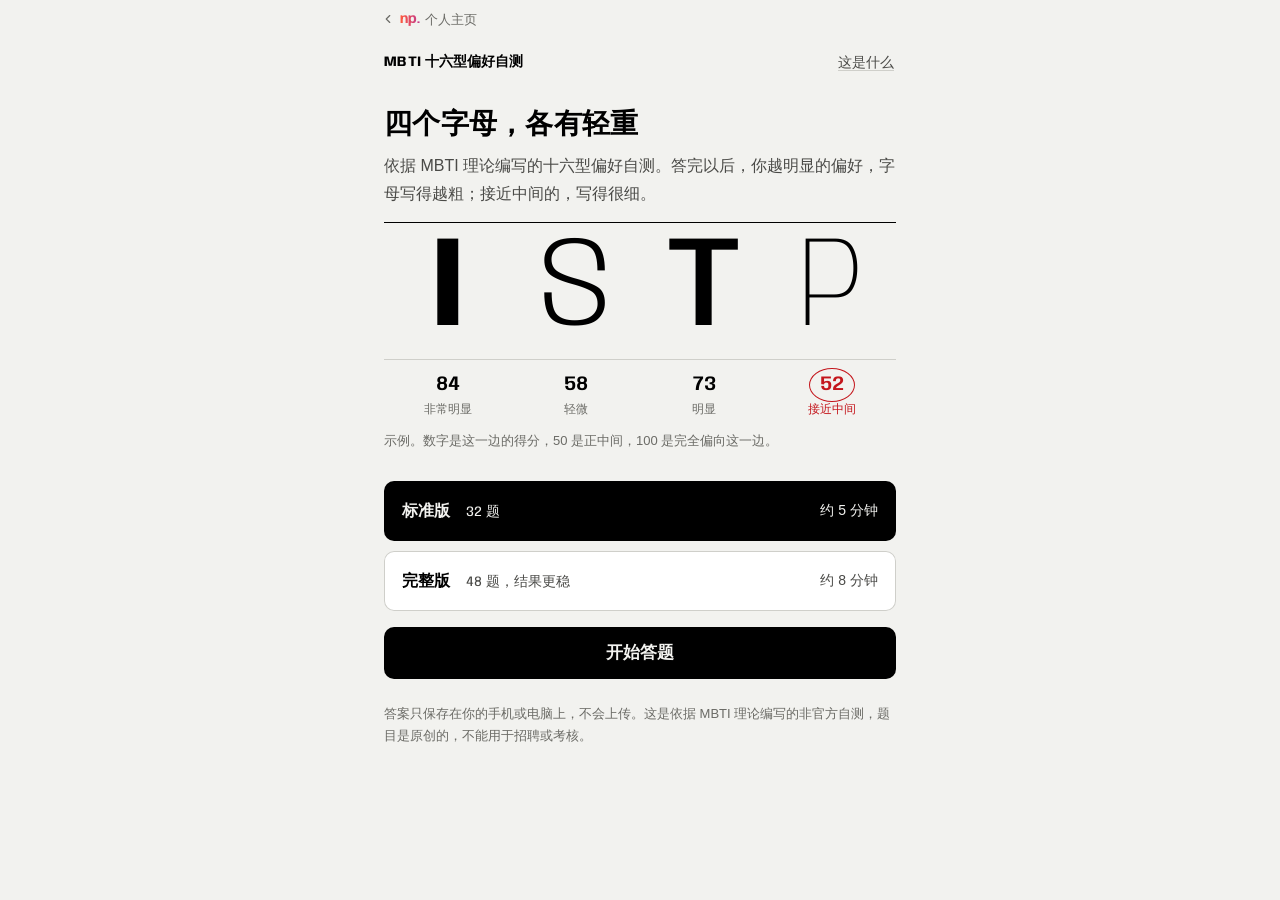
==== commit 1c708f6e: "feat(site,mbti): quiet contents rail, MBTI in the tool's name, 404 page - Contents rail in the left " ====
--- a/mbti/index.html
+++ b/mbti/index.html
@@ -3,10 +3,10 @@
 <head>
 <meta charset="utf-8">
 <meta name="viewport" content="width=device-width, initial-scale=1, viewport-fit=cover">
-<title>十六型偏好自测</title>
+<title>MBTI 十六型偏好自测</title>
 <meta name="description" content="32 或 48 道情境题，看看你的四个偏好各有多明显。依据 MBTI 理论编写的非官方自测，答案只保存在你自己的设备上。">
 <meta property="og:type" content="website">
-<meta property="og:title" content="十六型偏好自测">
+<meta property="og:title" content="MBTI 十六型偏好自测">
 <meta property="og:description" content="四个字母，各有轻重。32 或 48 道情境题，答完看看你的四个偏好各有多明显。">
 <meta property="og:url" content="https://nolanpix.github.io/mbti/">
 <meta property="og:image" content="https://nolanpix.github.io/mbti/og.png">
@@ -66,9 +66,15 @@
 .lat{font-family:var(--lat);font-variant-numeric:tabular-nums}
 
 /* bar */
-.bar{height:60px;display:grid;grid-template-columns:1fr auto 1fr;align-items:center;padding-top:env(safe-area-inset-top)}
+.top{display:flex;padding-top:env(safe-area-inset-top)}
+.home{display:inline-flex;align-items:center;gap:5px;font-size:13px;line-height:1;color:var(--ink-3);text-decoration:none;padding:12px 8px 6px 0}
+.home:hover{color:var(--ink)}
+.home svg{margin-left:-3px}
+.home .np{font-family:var(--lat);font-weight:700;letter-spacing:-.01em}
+.bar{height:60px;display:grid;grid-template-columns:1fr auto 1fr;align-items:center}
 .bar .bl{justify-self:start}.bar .br{justify-self:end}
 .brand{font-size:14px;font-weight:600;text-decoration:none;padding:10px 0;display:inline-block}
+.brand .lat{font-weight:700;letter-spacing:.02em}
 .navlink{font-size:14px;color:var(--ink-2);text-decoration:underline;text-underline-offset:3px;text-decoration-color:var(--hair);padding:12px 2px;display:inline-block}
 .icon-btn{width:44px;height:44px;display:inline-flex;align-items:center;justify-content:center;margin-left:-10px;border-radius:10px;text-decoration:none}
 .count{font-family:var(--lat);font-size:16px;font-weight:600;font-variant-numeric:tabular-nums}
@@ -205,6 +211,7 @@
 </head>
 <body>
 <div class="app">
+  <div class="top"><a class="home" href="../" aria-label="回到 Nolan Pierce 的个人主页"><svg width="14" height="14" viewBox="0 0 24 24" fill="none" stroke="currentColor" stroke-width="2" stroke-linecap="round" stroke-linejoin="round" aria-hidden="true"><path d="M15 18l-6-6 6-6"/></svg><span class="np grad">np.</span><span>个人主页</span></a></div>
   <header class="bar" id="bar"></header>
   <main id="main" tabindex="-1">
     <noscript><p class="noscript">这个自测需要开启 JavaScript 才能使用。</p></noscript>
@@ -354,7 +361,7 @@
 
 (function () {
   'use strict';
-  var D = {"version":"2026-11-26","siteUrl":"https://nolanpix.github.io/mbti/","items":[{"id":1,"dim":"EI","n":1,"top":"first","prompt":"忙完一周，周五晚上空出来了。","first":"约几个人出去吃饭聊天，热闹一阵就缓过来了。","second":"回家一个人待着，安静一阵就缓过来了。"},{"id":2,"dim":"EI","n":2,"top":"second","prompt":"碰到一个想不通的问题。","first":"找人聊一聊，说着说着思路就清楚了。","second":"先自己想一想，理出头绪再找人商量。"},{"id":3,"dim":"EI","n":3,"top":"first","prompt":"开会讨论一个新方案。","first":"边听边说，想到什么先抛出来。","second":"先听大家说，想清楚了再开口。"},{"id":4,"dim":"EI","n":4,"top":"second","prompt":"刚加入一个新团队。","first":"主动找人聊，很快就和大家熟了。","second":"先观察一阵，再和几个人慢慢熟起来。"},{"id":5,"dim":"EI","n":5,"top":"first","prompt":"连着和人打了一整天交道。","first":"还挺有精神，晚上也愿意再约人见面。","second":"有点累了，很想关上门安静待一会儿。"},{"id":6,"dim":"EI","n":6,"top":"second","prompt":"说到你的朋友圈子。","first":"认识的人很多，各种场合都有能聊的人。","second":"朋友不算多，但有几个可以无话不谈。"},{"id":7,"dim":"EI","n":7,"top":"first","prompt":"学一样新东西。","first":"喜欢边做边和人交流，在讨论里学得快。","second":"喜欢先自己看材料，琢磨透了再动手。"},{"id":8,"dim":"EI","n":8,"top":"second","prompt":"心里冒出一个新想法。","first":"很想马上说给别人听，听听大家的反应。","second":"喜欢先在心里放一放，想成熟了再说。"},{"id":9,"dim":"EI","n":9,"top":"first","prompt":"你理想的工作环境。","first":"开放热闹，有人可以随时交流。","second":"安静少打扰，可以专心做事。"},{"id":10,"dim":"EI","n":10,"top":"second","prompt":"别人问你周末过得怎么样。","first":"能聊挺多，从这件事说到那件事。","second":"简单说几句，除非对方真的感兴趣。"},{"id":11,"dim":"EI","n":11,"top":"first","prompt":"一个人去陌生的城市旅行。","first":"喜欢和当地人或同行的人搭话。","second":"喜欢自己慢慢逛，不太需要交谈。"},{"id":12,"dim":"EI","n":12,"top":"second","prompt":"说到你的兴趣爱好。","first":"喜欢的东西挺多，每样都能聊上几句。","second":"喜欢的东西不多，但每样都钻得比较深。"},{"id":13,"dim":"SN","n":1,"top":"second","prompt":"听别人讲一件事。","first":"记得具体发生了什么、谁说了什么。","second":"记得大概的意思，以及它让我想到了什么。"},{"id":14,"dim":"SN","n":2,"top":"first","prompt":"拿到一项新任务。","first":"先看清楚具体要求，一步一步来。","second":"先想清楚最终要达成什么，再找自己的做法。"},{"id":15,"dim":"SN","n":3,"top":"second","prompt":"别人夸你，哪种更让你高兴？","first":"做事踏实，交给你很放心。","second":"有想法，常能想到别人想不到的。"},{"id":16,"dim":"SN","n":4,"top":"first","prompt":"看一部电影。","first":"更在意情节合不合理、细节真不真实。","second":"更在意它想表达什么、留给我的余味。"},{"id":17,"dim":"SN","n":5,"top":"second","prompt":"给朋友指路。","first":"说具体的：过两个路口，看到药店右转。","second":"说大概的：往东走，商场那一片就是。"},{"id":18,"dim":"SN","n":6,"top":"first","prompt":"安排一件以前做过的事。","first":"用以前验证过的办法，稳妥省心。","second":"想试试新办法，说不定效果更好。"},{"id":19,"dim":"SN","n":7,"top":"second","prompt":"大家讨论问题时，你更常说的是：","first":"“具体怎么做？先把眼前的解决了。”","second":"“再往后想想，这件事会变成什么样？”"},{"id":20,"dim":"SN","n":8,"top":"first","prompt":"学用一个新软件。","first":"跟着教程，一步一步操作。","second":"先摸清整体逻辑，再自己摸索着用。"},{"id":21,"dim":"SN","n":9,"top":"second","prompt":"向别人描述一个地方。","first":"说那里有什么、长什么样。","second":"说那里给人什么感觉、像什么。"},{"id":22,"dim":"SN","n":10,"top":"first","prompt":"做判断时，你更相信：","first":"亲眼见过、亲身经历过的事。","second":"自己的直觉和预感。"},{"id":23,"dim":"SN","n":11,"top":"second","prompt":"布置自己的房间。","first":"先量好尺寸，想清楚每样东西放哪。","second":"先想要一种什么氛围，细节边做边定。"},{"id":24,"dim":"SN","n":12,"top":"first","prompt":"做重复的日常工作。","first":"做熟了心里踏实，能又快又好。","second":"容易觉得没意思，总想改改流程。"},{"id":25,"dim":"TF","n":1,"top":"first","prompt":"朋友找你倾诉烦恼。","first":"帮他分析问题出在哪，想想怎么解决。","second":"先陪着他，让他觉得有人理解。"},{"id":26,"dim":"TF","n":2,"top":"second","prompt":"要做一个两难的决定。","first":"主要看哪个选项更合理、更有效。","second":"主要看它对相关的人意味着什么。"},{"id":27,"dim":"TF","n":3,"top":"first","prompt":"同事的方案有个明显的漏洞。","first":"直接指出来，早改早好。","second":"先肯定他的用心，再委婉地提出来。"},{"id":28,"dim":"TF","n":4,"top":"second","prompt":"评价一件事办得好不好。","first":"看目标有没有达到、标准是否一致。","second":"看大家是不是觉得被尊重、被照顾到了。"},{"id":29,"dim":"TF","n":5,"top":"first","prompt":"熟人更常这样形容你：","first":"讲道理，看问题客观。","second":"体贴，有人情味。"},{"id":30,"dim":"TF","n":6,"top":"second","prompt":"团队里起了争执。","first":"先弄清楚谁说得对，按事实来。","second":"先让气氛缓下来，照顾到每个人的感受。"},{"id":31,"dim":"TF","n":7,"top":"first","prompt":"收到一条批评。","first":"我更在意它有没有道理。","second":"我更在意对方说话的方式和态度。"},{"id":32,"dim":"TF","n":8,"top":"second","prompt":"分一笔团队奖金。","first":"按规则和贡献分，一视同仁。","second":"也考虑每个人的处境和难处。"},{"id":33,"dim":"TF","n":9,"top":"first","prompt":"看到一条有争议的新闻。","first":"先想事实是否成立、逻辑通不通。","second":"先想到当事人的处境和感受。"},{"id":34,"dim":"TF","n":10,"top":"second","prompt":"给朋友挑礼物。","first":"挑实用的，对方确实用得上。","second":"挑有心意的，能让对方感动。"},{"id":35,"dim":"TF","n":11,"top":"first","prompt":"朋友问你：“我这件事做得对吗？”","first":"照实说我的判断，哪怕不中听。","second":"顾及他此刻的心情，挑合适的方式说。"},{"id":36,"dim":"TF","n":12,"top":"second","prompt":"你更受不了哪一种？","first":"做事没逻辑，前后矛盾。","second":"待人冷漠，不顾别人感受。"},{"id":37,"dim":"JP","n":1,"top":"second","prompt":"周末出去玩。","first":"提前定好去哪、几点出发、吃什么。","second":"定个大概方向，到时候看心情。"},{"id":38,"dim":"JP","n":2,"top":"first","prompt":"有一项一周后截止的工作。","first":"尽早开始，按计划一点点做完。","second":"先酝酿着，临近截止时效率最高。"},{"id":39,"dim":"JP","n":3,"top":"second","prompt":"计划被临时打乱了。","first":"有点烦，想尽快重新排好。","second":"还好，正好看看有没有别的机会。"},{"id":40,"dim":"JP","n":4,"top":"first","prompt":"你的桌面或电脑文件夹。","first":"东西有固定位置，找起来很方便。","second":"看着有点乱，但我自己知道在哪。"},{"id":41,"dim":"JP","n":5,"top":"second","prompt":"面对几个选项时。","first":"喜欢早点定下来，心里踏实。","second":"喜欢多留一阵，看看还有没有更好的。"},{"id":42,"dim":"JP","n":6,"top":"first","prompt":"出门旅行收拾行李。","first":"提前列好清单，一样样收好。","second":"出发前一晚，想到什么装什么。"},{"id":43,"dim":"JP","n":7,"top":"second","prompt":"一天开始的时候。","first":"心里有张待办清单，按顺序处理。","second":"看当天情况，哪件事有感觉就先做。"},{"id":44,"dim":"JP","n":8,"top":"first","prompt":"一件事已经有了结论。","first":"定了就照办，不想再反复。","second":"有新情况的话，随时可以再改。"},{"id":45,"dim":"JP","n":9,"top":"second","prompt":"逛街或网购。","first":"想好要买什么，买完就走。","second":"喜欢随便逛逛，常有意外收获。"},{"id":46,"dim":"JP","n":10,"top":"first","prompt":"手上同时有好几件事。","first":"做完一件再开始下一件。","second":"几件事穿插着做，换着来不累。"},{"id":47,"dim":"JP","n":11,"top":"second","prompt":"约朋友吃饭。","first":"提前几天约好时间和地点。","second":"当天临时约，说走就走。"},{"id":48,"dim":"JP","n":12,"top":"first","prompt":"公司有很细的规章制度。","first":"有章可循，做事心里有底。","second":"规定太细，觉得被束缚。"}],"types":{"ESTJ":{"one":"务实、果断，善于组织人和事，高效地把事情做成。","desc":"你务实、讲事实，决定得快，也落实得快。你善于组织项目和人员，用最有效率的方式取得结果，也会照管好日常细节。你有一套清楚的逻辑标准，自己严格遵循，也希望别人这样做。","role":"主事人","role_en":"Organizer","role_group":"守序派","group_en":"Order Keepers","tagline":"把人和事安排明白，让计划按时落地。"},"ESTP":{"one":"灵活务实，着眼眼前的结果，喜欢用行动解决问题。","desc":"你务实、灵活，关心此时此地，希望事情立刻见效。比起长篇的理论，你更愿意动手去解决问题。你随性，享受和人一起做事的时刻，在实践中学得最快。","role":"闯将","role_en":"Trailblazer","role_group":"应变派","group_en":"Improvisers","tagline":"先上手再说，在行动里找答案。"},"ESFJ":{"one":"热心、认真、乐于合作，用心照顾身边人的需要。","desc":"你热心、认真，希望身边的环境和睦，并愿意为此付出努力。你喜欢和人合作，准确、按时地完成任务，小事也会善始善终。你留意别人日常的需要并设法满足，也希望自己的付出被看到。","role":"张罗人","role_en":"Host","role_group":"守序派","group_en":"Order Keepers","tagline":"热心张罗，让每个人都被照顾到。"},"ESFP":{"one":"外向、友善、热爱生活，能让工作变得有趣。","desc":"你热爱生活，也喜欢人，喜欢和大家一起把事情办成。你把常识和实在的态度带到工作里，还能让工作变得有趣。你灵活随性，很快就能适应新的人和环境，和别人一起尝试新东西时学得最好。","role":"开心果","role_en":"Sunshine","role_group":"应变派","group_en":"Improvisers","tagline":"走到哪里，热闹和笑声就跟到哪里。"},"ENTJ":{"one":"坦率、果断，乐于领导，善于发现低效并建立制度。","desc":"你坦率、果断，愿意承担领导的责任。你能很快看出不合逻辑、效率低的流程，并建立一套完整的制度来解决问题。你喜欢长远规划、设定目标，乐于学习，也喜欢把知识教给别人。","role":"掌舵人","role_en":"Helmsman","role_group":"求真派","group_en":"Truth Seekers","tagline":"看准方向，带着队伍一路向前。"},"ENTP":{"one":"敏捷、机智、直言，喜欢解决新的难题。","desc":"你思维敏捷、反应快，能激发身边的人。你擅长解决新的、有挑战的问题，先想出各种可能，再从策略上加以分析。你善于看人，厌倦例行公事，很少用同一种方式做同一件事。","role":"破题人","role_en":"Reframer","role_group":"求真派","group_en":"Truth Seekers","tagline":"换个角度看问题，总能找到新解法。"},"ENFJ":{"one":"温暖、有同理心，善于看到别人的潜力并帮他们成长。","desc":"你温暖、反应敏锐、有责任感，对别人的情绪、需要和动机很敏感。你在每个人身上都能看到潜力，想帮他们实现出来，常常是推动个人和团队成长的那个人。你善于交往，能在团体里鼓舞人心。","role":"召集人","role_en":"Convener","role_group":"寻意派","group_en":"Meaning Seekers","tagline":"把人聚到一起，朝同一个方向出发。"},"ENFP":{"one":"热情、富有想象力，总能看到生活里的各种可能。","desc":"你热情洋溢，觉得生活充满可能。你能很快把各种信息联系起来，凭着看到的规律自信地行动。你需要别人的肯定，也乐于给别人赞赏和支持。你随性灵活，常常靠即兴发挥和好口才解决问题。","role":"点火人","role_en":"Igniter","role_group":"寻意派","group_en":"Meaning Seekers","tagline":"满脑子新可能，还能把大家的热情点起来。"},"ISTJ":{"one":"安静、可靠，想清楚该做什么，然后稳稳地做完。","desc":"你务实、讲事实，靠周密和可靠把事情做成。决定了该做什么，就按部就班地推进，不容易被打扰。你喜欢把工作和生活安排得井井有条，看重承诺和传统。","role":"守约人","role_en":"Keeper","role_group":"守序派","group_en":"Order Keepers","tagline":"答应的事，就一件件扎实做到。"},"ISTP":{"one":"安静的观察者，问题一来就动手找出可行的办法。","desc":"你平时宽容、随和，在旁边安静地观察；问题一出现，你会迅速行动，找到真正管用的办法。你喜欢弄清东西是怎么运作的，能很快从一堆信息里抓住关键，看重因果、逻辑和效率。","role":"巧手匠","role_en":"Tinkerer","role_group":"应变派","group_en":"Improvisers","tagline":"拆开、弄懂、修好，靠的是一双手。"},"ISFJ":{"one":"安静、友善、负责，记得对别人重要的小事。","desc":"你认真、体贴、做事细致，答应的事会稳稳当当地做到。你留意身边人的具体情况，在意他们的感受，愿意花心思营造一个有序又和睦的环境。","role":"照看人","role_en":"Caretaker","role_group":"守序派","group_en":"Order Keepers","tagline":"默默把身边的人照顾周到。"},"ISFP":{"one":"安静、友善、敏感，享受当下，忠于自己的价值观。","desc":"你温和、体贴，享受身边正在发生的事情。你喜欢有自己的空间，按自己的节奏做事。你忠于自己的价值观和在乎的人，不喜欢争执，也不会把自己的看法强加给别人。","role":"调色师","role_en":"Colorist","role_group":"应变派","group_en":"Improvisers","tagline":"用自己的方式感受世界，也让它更好看一点。"},"INTJ":{"one":"有独到的想法和很强的执行力，善于看清长远的格局。","desc":"你能很快从纷杂的事情里看出规律，形成自己的长远判断，并且有很强的动力把想法变成现实。一旦投入，你会把事情组织起来做到底。你独立、爱质疑，对自己和别人的能力都有很高的标准。","role":"布局者","role_en":"Strategist","role_group":"求真派","group_en":"Truth Seekers","tagline":"先想清终局，再一步步落子。"},"INTP":{"one":"对感兴趣的一切都想找出合乎逻辑的解释。","desc":"你偏爱理论和抽象，对想法的兴趣常常超过对社交的兴趣。你安静、灵活，在感兴趣的领域能非常专注，解决问题的能力很强。你习惯质疑和分析，有时会显得挑剔。","role":"解谜人","role_en":"Puzzler","role_group":"求真派","group_en":"Truth Seekers","tagline":"对一切规律都好奇，非要弄明白为什么。"},"INFJ":{"one":"在想法和关系里寻找意义，对人有洞察，按坚定的价值观行事。","desc":"你想弄清事情背后的意义，也想理解人们的动机，常常比别人更早看到一件事会往哪里走。你认真、有原则，对怎样让大家过得更好有清晰的想象，并且会有条理地去实现它。","role":"掌灯人","role_en":"Lamplighter","role_group":"寻意派","group_en":"Meaning Seekers","tagline":"看得远一点，也愿意替别人照亮前路。"},"INFP":{"one":"理想主义，忠于自己的价值，想帮别人活出更好的自己。","desc":"你希望自己的生活和所做的事与内心的价值一致。你好奇，很快能看到各种可能，常常能把一个想法变成现实的起点。你努力理解别人，帮他们发挥潜力；平时灵活包容，触及原则时会很坚定。","role":"织梦人","role_en":"Dreamweaver","role_group":"寻意派","group_en":"Meaning Seekers","tagline":"心里装着一个更好的世界，慢慢把它织出来。"}},"theory":{"functions":{"Se":{"name":"外倾实感","kw":"体验","does":"关注此时此地的真实情况，喜欢亲身去体验、马上去行动。","grip":"你可能纠缠在外界琐碎的细节里，或者在吃喝玩乐上放纵，觉得周围充满敌意。"},"Si":{"name":"内倾实感","kw":"记忆","does":"把眼前的情况和过去的经验对照，对具体细节记得很牢。","grip":"你可能钻进一些零散的事实和细节里出不来，变得退缩、低落，或者过分担心身体的小毛病。"},"Ne":{"name":"外倾直觉","kw":"联想","does":"在外部世界里看到各种可能，善于把想法联系起来，再分享出去。","grip":"你可能忽然看不清事实和细节，冲动行事，或者被各种可能的坏结果吓到，把未来想得很糟。"},"Ni":{"name":"内倾直觉","kw":"远见","does":"把零散的意象和线索串起来，用新的角度看事情，相信内心的洞见。","grip":"你可能冒出“要出大事了”的念头，把未来想成一场灾难，或者在没有意义的地方硬找意义。"},"Te":{"name":"外倾思考","kw":"组织","does":"在外部世界里追求逻辑和秩序，善于组织人和资源去达成目标。","grip":"你可能变得对别人很挑剔、很严厉，急着动手去纠正问题，结果往往适得其反。"},"Ti":{"name":"内倾思考","kw":"分析","does":"追求想法内部的严密和自洽，能进入专注、客观的分析状态。","grip":"你可能对自己格外苛刻，觉得自己不够好，变得低落、退缩，看事情非黑即白。"},"Fe":{"name":"外倾情感","kw":"和谐","does":"关心人与人之间是否融洽，乐于鼓励别人，在意大家的感受。","grip":"你可能情绪起伏很大，在关系里变得格外敏感，反应比平时强烈很多。"},"Fi":{"name":"内倾情感","kw":"价值","does":"让自己的行动和想法与内心的价值保持一致，敏感而有同理心。","grip":"你可能对情绪变得很敏感，却又努力把它压住、藏起来，害怕被强烈的感受淹没。"}},"dims":{"EI":{"label":"精力从哪里来","mid":"和人在一起、自己独处都能让你充电，要看当时的状态和场合。","poles":{"E":{"name":"外倾","means":"和人交流、参与外面的事情让你充满能量，你常常边说边想。","tip":"偏好内倾的人想清楚了才开口。开会前把议题发给他们，给他们一点时间，往往能听到更好的想法。"},"I":{"name":"内倾","means":"独处和安静的思考让你恢复精力，你习惯想清楚了再说。","tip":"偏好外倾的人边说边想，第一句话不一定是结论。你需要时间时，可以直接说“我想一下再回复你”。"}}},"SN":{"label":"怎样接收信息","mid":"你既看重具体的事实，也会留意背后的可能，两种方式都用得上。","poles":{"S":{"name":"实感","means":"你更相信具体的事实和亲身经验，注重细节和实际。","tip":"偏好直觉的人先讲大方向和可能性。先听完他们的整体想法，再一起把细节补上。"},"N":{"name":"直觉","means":"你更留意事情之间的联系和可能性，喜欢先看整体和未来。","tip":"偏好实感的人想先听具体的例子和事实，再听你看到的整体方向。"}}},"TF":{"label":"怎样做决定","mid":"做决定时你会同时掂量道理和人情，哪边多一点要看事情。","poles":{"T":{"name":"思考","means":"做决定时你更看重逻辑和客观标准，对事不对人。","tip":"偏好情感的人在意事情对人的影响。提意见前先肯定对方的用心，他们会更愿意听你讲道理。"},"F":{"name":"情感","means":"做决定时你更看重价值和人的感受，希望大家都被照顾到。","tip":"偏好思考的人对事不对人。他们直接指出问题，往往是在解决事情，不是针对你。"}}},"JP":{"label":"怎样面对外部世界","mid":"你有时喜欢计划，有时更愿意随机应变，取决于事情和场合。","poles":{"J":{"name":"判断","means":"你喜欢事情有计划、有结论，早点定下来会让你安心。","tip":"偏好感知的人喜欢把选项留到最后。约定一个最晚的决定时间，比反复催更有用。"},"P":{"name":"感知","means":"你喜欢保持弹性，随着新情况调整，不急着下结论。","tip":"偏好判断的人需要确定感。哪怕还没想好，也先告诉他们你打算什么时候给答复。"}}}},"identity":{"label":"身份 / Identity（A 还是 T）","intro":"除了四个字母，16Personalities 还加了第五个维度——身份（Identity），用来描述你有多在意外界评价、对自己的情绪和表现有多确定。它不改变你是哪一型，只给同一型增添一点底色。本测试没有测这一维，这里只做说明，帮你理解结果里带的 -A / -T 后缀。","note":"身份维度大致对应心理学“大五”里的情绪稳定性，和前四个字母是相互独立的。","poles":{"A":{"name":"坚决型（Assertive，-A）","means":"对自己比较笃定，不太被外界评价和压力左右，遇到挫折恢复得快，整体更放松、更自信。","watch":"好处是稳，代价是有时会忽略值得在意的信号，或听不进不同意见。"},"T":{"name":"起伏型（Turbulent，-T）","means":"对自己的表现要求更高，更在意别人的看法，情绪起伏更明显。这股“还能更好”的劲常推着你不断改进。","watch":"好处是上进、细心，代价是容易内耗、过度自我批评。"}},"tip":"没有哪一种更好——坚决型给你稳定，起伏型给你动力。想知道自己偏 A 还是 T，可以去 16Personalities 官方测试。"}},"art":{"ESTJ":"<svg xmlns=\"http://www.w3.org/2000/svg\" viewBox=\"0 0 600 560\" role=\"img\" aria-label=\"ESTJ\" data-head=\"148 94 172 172\"><style>.sc-plate{fill:var(--ill-plate,#1a2030)}.sc-plate2{fill:var(--ill-plate2,#222a3d)}.sc-floor{fill:var(--ill-floor,#141926)}.sc-shadow{fill:var(--ill-shadow,#0b0e16)}<\/style><g class=\"ill-bg\"><path d=\"M40.0 40.0 L560.0 56.0 L548.0 372.0 L52.0 356.0 Z\" fill=\"#000\" class=\"sc-plate\"/><path d=\"M40.0 40.0 L560.0 56.0 L556.0 96.0 L44.0 82.0 Z\" fill=\"#000\" class=\"sc-plate2\"/><path d=\"M60.0 446.0 L540.0 446.0 L580.0 552.0 L20.0 552.0 Z\" fill=\"#000\" class=\"sc-floor\"/><path d=\"M70.0 90.0 L230.0 94.0 L230.0 300.0 L70.0 296.0 Z\" fill=\"#447aa6\"/><path d=\"M78.0 296.0 L108.0 296.0 L108.0 186.0 L78.0 186.0 Z\" fill=\"#3d4a6b\"/><path d=\"M108.0 296.0 L117.0 290.0 L117.0 180.0 L108.0 186.0 Z\" fill=\"#293042\"/><path d=\"M78.0 186.0 L108.0 186.0 L117.0 180.0 L87.0 180.0 Z\" fill=\"#6879a7\"/><path d=\"M85.0 198.0 L93.0 198.0 L93.0 209.0 L85.0 209.0 Z\" fill=\"#f2c14e\"/><path d=\"M85.0 220.0 L93.0 220.0 L93.0 231.0 L85.0 231.0 Z\" fill=\"#f2c14e\"/><path d=\"M85.0 242.0 L93.0 242.0 L93.0 253.0 L85.0 253.0 Z\" fill=\"#2d3549\"/><path d=\"M85.0 264.0 L93.0 264.0 L93.0 275.0 L85.0 275.0 Z\" fill=\"#f2c14e\"/><path d=\"M112.0 296.0 L136.0 296.0 L136.0 146.0 L112.0 146.0 Z\" fill=\"#3d4a6b\"/><path d=\"M136.0 296.0 L143.2 290.0 L143.2 140.0 L136.0 146.0 Z\" fill=\"#293042\"/><path d=\"M112.0 146.0 L136.0 146.0 L143.2 140.0 L119.2 140.0 Z\" fill=\"#6879a7\"/><path d=\"M119.0 158.0 L127.0 158.0 L127.0 169.0 L119.0 169.0 Z\" fill=\"#2d3549\"/><path d=\"M119.0 180.0 L127.0 180.0 L127.0 191.0 L119.0 191.0 Z\" fill=\"#2d3549\"/><path d=\"M119.0 202.0 L127.0 202.0 L127.0 213.0 L119.0 213.0 Z\" fill=\"#2d3549\"/><path d=\"M119.0 224.0 L127.0 224.0 L127.0 235.0 L119.0 235.0 Z\" fill=\"#f2c14e\"/><path d=\"M119.0 246.0 L127.0 246.0 L127.0 257.0 L119.0 257.0 Z\" fill=\"#f2c14e\"/><path d=\"M140.0 296.0 L176.0 296.0 L176.0 206.0 L140.0 206.0 Z\" fill=\"#3d4a6b\"/><path d=\"M176.0 296.0 L186.8 290.0 L186.8 200.0 L176.0 206.0 Z\" fill=\"#293042\"/><path d=\"M140.0 206.0 L176.0 206.0 L186.8 200.0 L150.8 200.0 Z\" fill=\"#6879a7\"/><path d=\"M147.0 218.0 L155.0 218.0 L155.0 229.0 L147.0 229.0 Z\" fill=\"#2d3549\"/><path d=\"M147.0 240.0 L155.0 240.0 L155.0 251.0 L147.0 251.0 Z\" fill=\"#2d3549\"/><path d=\"M147.0 262.0 L155.0 262.0 L155.0 273.0 L147.0 273.0 Z\" fill=\"#2d3549\"/><path d=\"M180.0 296.0 L220.0 296.0 L220.0 166.0 L180.0 166.0 Z\" fill=\"#3d4a6b\"/><path d=\"M220.0 296.0 L232.0 290.0 L232.0 160.0 L220.0 166.0 Z\" fill=\"#293042\"/><path d=\"M180.0 166.0 L220.0 166.0 L232.0 160.0 L192.0 160.0 Z\" fill=\"#6879a7\"/><path d=\"M187.0 178.0 L195.0 178.0 L195.0 189.0 L187.0 189.0 Z\" fill=\"#f2c14e\"/><path d=\"M203.0 178.0 L211.0 178.0 L211.0 189.0 L203.0 189.0 Z\" fill=\"#2d3549\"/><path d=\"M187.0 200.0 L195.0 200.0 L195.0 211.0 L187.0 211.0 Z\" fill=\"#2d3549\"/><path d=\"M203.0 200.0 L211.0 200.0 L211.0 211.0 L203.0 211.0 Z\" fill=\"#2d3549\"/><path d=\"M187.0 222.0 L195.0 222.0 L195.0 233.0 L187.0 233.0 Z\" fill=\"#2d3549\"/><path d=\"M203.0 222.0 L211.0 222.0 L211.0 233.0 L203.0 233.0 Z\" fill=\"#2d3549\"/><path d=\"M187.0 244.0 L195.0 244.0 L195.0 255.0 L187.0 255.0 Z\" fill=\"#2d3549\"/><path d=\"M203.0 244.0 L211.0 244.0 L211.0 255.0 L203.0 255.0 Z\" fill=\"#2d3549\"/><path d=\"M187.0 266.0 L195.0 266.0 L195.0 277.0 L187.0 277.0 Z\" fill=\"#2d3549\"/><path d=\"M203.0 266.0 L211.0 266.0 L211.0 277.0 L203.0 277.0 Z\" fill=\"#f2c14e\"/><path d=\"M147.0 90.0 L147.0 300.0 L153.0 300.0 L153.0 90.0 Z\" fill=\"#c9ccd6\"/><path d=\"M70.0 199.0 L230.0 201.0 L230.0 195.0 L70.0 193.0 Z\" fill=\"#c9ccd6\"/><path d=\"M62.0 296.0 L238.0 300.0 L238.0 308.0 L62.0 304.0 Z\" fill=\"#d1d4dc\"/><path d=\"M325.0 112.0 L321.1 126.5 L310.5 137.1 L296.0 141.0 L281.5 137.1 L270.9 126.5 L267.0 112.0 L270.9 97.5 L281.5 86.9 L296.0 83.0 L310.5 86.9 L321.1 97.5 Z\" fill=\"#2b2f38\"/><path d=\"M320.0 112.0 L316.8 124.0 L308.0 132.8 L296.0 136.0 L284.0 132.8 L275.2 124.0 L272.0 112.0 L275.2 100.0 L284.0 91.2 L296.0 88.0 L308.0 91.2 L316.8 100.0 Z\" fill=\"#f5f0ea\"/><path d=\"M272.0 112.0 L296.0 88.0 L296.0 112.0 Z\" fill=\"#f6f2ed\"/><path d=\"M314.7 113.0 L317.6 113.0 L317.6 111.0 L314.7 111.0 Z\" fill=\"#2b2f38\"/><path d=\"M311.7 122.2 L314.2 123.7 L315.2 121.9 L312.7 120.5 Z\" fill=\"#2b2f38\"/><path d=\"M304.5 128.7 L305.9 131.2 L307.7 130.2 L306.2 127.7 Z\" fill=\"#2b2f38\"/><path d=\"M295.0 130.7 L295.0 133.6 L297.0 133.6 L297.0 130.7 Z\" fill=\"#2b2f38\"/><path d=\"M285.8 127.7 L284.3 130.2 L286.1 131.2 L287.5 128.7 Z\" fill=\"#2b2f38\"/><path d=\"M279.3 120.5 L276.8 121.9 L277.8 123.7 L280.3 122.2 Z\" fill=\"#2b2f38\"/><path d=\"M277.3 111.0 L274.4 111.0 L274.4 113.0 L277.3 113.0 Z\" fill=\"#2b2f38\"/><path d=\"M280.3 101.8 L277.8 100.3 L276.8 102.1 L279.3 103.5 Z\" fill=\"#2b2f38\"/><path d=\"M287.5 95.3 L286.1 92.8 L284.3 93.8 L285.8 96.3 Z\" fill=\"#2b2f38\"/><path d=\"M297.0 93.3 L297.0 90.4 L295.0 90.4 L295.0 93.3 Z\" fill=\"#2b2f38\"/><path d=\"M306.2 96.3 L307.7 93.8 L305.9 92.8 L304.5 95.3 Z\" fill=\"#2b2f38\"/><path d=\"M312.7 103.5 L315.2 102.1 L314.2 100.3 L311.7 101.8 Z\" fill=\"#2b2f38\"/><path d=\"M297.5 112.9 L303.5 102.5 L300.5 100.7 L294.5 111.1 Z\" fill=\"#2b2f38\"/><path d=\"M294.9 112.6 L304.3 128.8 L306.4 127.6 L297.1 111.4 Z\" fill=\"#2b2f38\"/><path d=\"M52.0 344.0 L548.0 360.0 L548.0 372.0 L52.0 356.0 Z\" fill=\"#4f9bd9\"/><path d=\"M330.0 474.0 L539.0 470.0 L566.5 494.0 L352.0 500.0 Z\" fill=\"#000\" class=\"sc-shadow\"/><path d=\"M399.9 522.5 L533.1 520.0 L550.6 534.9 L414.0 538.6 Z\" fill=\"#000\" class=\"sc-shadow\"/><path d=\"M116.0 474.0 L344.0 470.0 L374.0 494.0 L140.0 500.0 Z\" fill=\"#000\" class=\"sc-shadow\"/><\/g><g class=\"ill-sc\"><path d=\"M361.0 309.7 L343.0 469.7 L349.0 470.3 L367.0 310.3 Z\" fill=\"#73798f\"/><path d=\"M513.0 310.3 L531.0 470.3 L537.0 469.7 L519.0 309.7 Z\" fill=\"#4b4e5a\"/><path d=\"M334.0 134.0 L546.0 134.0 L546.0 316.0 L334.0 316.0 Z\" fill=\"#5f6475\"/><path d=\"M340.0 140.0 L540.0 140.0 L540.0 310.0 L340.0 310.0 Z\" fill=\"#f5f0ea\"/><path d=\"M340.0 140.0 L430.0 140.0 L400.0 310.0 L340.0 310.0 Z\" fill=\"#ffffff\"/><path d=\"M362.0 246.0 L384.0 246.0 L384.0 290.0 L362.0 290.0 Z\" fill=\"#4f9bd9\"/><path d=\"M376.0 246.0 L384.0 246.0 L384.0 290.0 L376.0 290.0 Z\" fill=\"#2c6492\"/><path d=\"M396.0 220.0 L418.0 220.0 L418.0 290.0 L396.0 290.0 Z\" fill=\"#4f9bd9\"/><path d=\"M410.0 220.0 L418.0 220.0 L418.0 290.0 L410.0 290.0 Z\" fill=\"#2c6492\"/><path d=\"M430.0 232.0 L452.0 232.0 L452.0 290.0 L430.0 290.0 Z\" fill=\"#4f9bd9\"/><path d=\"M444.0 232.0 L452.0 232.0 L452.0 290.0 L444.0 290.0 Z\" fill=\"#2c6492\"/><path d=\"M464.0 186.0 L486.0 186.0 L486.0 290.0 L464.0 290.0 Z\" fill=\"#3fae7c\"/><path d=\"M478.0 186.0 L486.0 186.0 L486.0 290.0 L478.0 290.0 Z\" fill=\"#2e6a4f\"/><path d=\"M498.0 160.0 L520.0 160.0 L520.0 290.0 L498.0 290.0 Z\" fill=\"#f2c14e\"/><path d=\"M512.0 160.0 L520.0 160.0 L520.0 290.0 L512.0 290.0 Z\" fill=\"#b0841c\"/><path d=\"M356.0 294.0 L530.0 294.0 L530.0 290.0 L356.0 290.0 Z\" fill=\"#3d4a6b\"/><path d=\"M365.0 237.7 L509.0 157.7 L507.0 154.3 L363.0 234.3 Z\" fill=\"#e8735a\"/><path d=\"M496.0 150.0 L516.0 148.0 L508.0 168.0 Z\" fill=\"#e8735a\"/><path d=\"M388.0 448.0 L394.0 448.0 L394.0 476.0 L388.0 476.0 Z\" fill=\"#483021\"/><path d=\"M516.0 448.0 L522.0 448.0 L522.0 476.0 L516.0 476.0 Z\" fill=\"#483021\"/><path d=\"M380.0 440.0 L530.0 440.0 L556.0 424.4 L406.0 424.4 Z\" fill=\"#bc8868\"/><path d=\"M380.0 440.0 L530.0 440.0 L530.0 449.0 L380.0 449.0 Z\" fill=\"#8b5a3c\"/><path d=\"M530.0 440.0 L556.0 424.4 L556.0 433.4 L530.0 449.0 Z\" fill=\"#553b2a\"/><path d=\"M410.0 440.0 L470.0 440.0 L484.0 432.0 L424.0 432.0 Z\" fill=\"#d9dbe2\"/><path d=\"M424.0 432.0 L484.0 432.0 L490.0 388.0 L430.0 388.0 Z\" fill=\"#2b2f38\"/><path d=\"M429.0 428.0 L481.0 428.0 L486.0 392.0 L434.0 392.0 Z\" fill=\"#5aa9e6\"/><path d=\"M429.0 428.0 L450.0 428.0 L454.0 392.0 L434.0 392.0 Z\" fill=\"#74b6e9\"/><path d=\"M100.0 420.0 L178.0 420.0 L192.0 411.6 L114.0 411.6 Z\" fill=\"#bc8868\"/><path d=\"M100.0 420.0 L178.0 420.0 L178.0 470.0 L100.0 470.0 Z\" fill=\"#8b5a3c\"/><path d=\"M100.0 420.0 L139.0 420.0 L132.8 470.0 L100.0 470.0 Z\" fill=\"#ab6f4b\"/><path d=\"M178.0 420.0 L192.0 411.6 L192.0 461.6 L178.0 470.0 Z\" fill=\"#553b2a\"/><path d=\"M100.0 441.0 L178.0 441.0 L178.0 448.0 L100.0 448.0 Z\" fill=\"#6f4a34\"/><path d=\"M508.0 440.0 L552.0 440.0 L546.7 470.0 L513.3 470.0 Z\" fill=\"#c9623f\"/><path d=\"M508.0 440.0 L530.0 440.0 L527.8 470.0 L513.3 470.0 Z\" fill=\"#d07a5d\"/><path d=\"M505.4 432.0 L554.6 432.0 L552.0 442.0 L508.0 442.0 Z\" fill=\"#d8927a\"/><path d=\"M530.0 434.0 L514.4 417.1 L490.2 411.0 Z\" fill=\"#55c190\"/><path d=\"M530.0 434.0 L526.1 405.3 L505.5 381.4 Z\" fill=\"#3fae7c\"/><path d=\"M530.0 434.0 L544.2 406.4 L540.8 372.9 Z\" fill=\"#55c190\"/><path d=\"M530.0 434.0 L551.0 420.5 L562.1 395.7 Z\" fill=\"#2e6a4f\"/><path d=\"M530.0 434.0 L550.0 433.0 L567.6 420.3 Z\" fill=\"#378b65\"/><\/g><g class=\"ill-bd\"><path d=\"M489.8 373.2 L506.0 377.5 L506.4 378.8 L491.9 386.1 Z\" fill=\"#e68570\"/><path d=\"M491.9 386.1 L503.1 406.7 L511.5 407.3 L499.1 382.5 Z\" fill=\"#e26e55\"/><path d=\"M499.1 382.5 L511.5 407.3 L518.0 404.0 L506.3 378.8 Z\" fill=\"#bf4328\"/><path d=\"M503.1 406.7 L496.8 417.6 L502.0 421.1 L511.5 407.3 Z\" fill=\"#e26e55\"/><path d=\"M511.5 407.3 L502.0 421.1 L507.2 424.7 L517.5 411.4 Z\" fill=\"#bf4328\"/><path d=\"M518.0 404.0 L518.8 407.8 L517.5 411.4 L511.5 407.3 Z\" fill=\"#b24027\"/><path d=\"M496.8 417.6 L490.8 423.6 L497.2 428.0 L502.0 421.1 Z\" fill=\"#ebc1a0\"/><path d=\"M502.0 421.1 L497.2 428.0 L503.7 432.5 L507.2 424.7 Z\" fill=\"#d7925c\"/><path d=\"M490.8 423.6 L490.6 430.8 L493.8 433.0 L497.2 428.0 Z\" fill=\"#e9ba95\"/><path d=\"M497.2 428.0 L493.8 433.0 L497.0 435.3 L503.7 432.5 Z\" fill=\"#cc7e42\"/><path d=\"M496.0 418.8 L488.2 422.5 L492.2 423.2 Z\" fill=\"#e9bb97\"/><path d=\"M472.3 445.6 L477.2 477.1 L486.3 476.7 L482.8 444.5 Z\" fill=\"#313a4e\"/><path d=\"M482.8 444.5 L486.3 476.7 L495.3 475.7 L493.3 443.3 Z\" fill=\"#232834\"/><path d=\"M477.2 477.1 L478.4 508.9 L486.0 508.9 L486.3 476.7 Z\" fill=\"#313a4e\"/><path d=\"M486.3 476.7 L486.0 508.9 L493.6 509.0 L495.3 476.8 Z\" fill=\"#232834\"/><path d=\"M495.3 475.7 L495.3 476.8 L486.3 476.7 Z\" fill=\"#202631\"/><path d=\"M478.4 503.9 L478.4 508.9 L486.0 508.9 L486.0 504.0 Z\" fill=\"#212732\"/><path d=\"M486.0 504.0 L486.0 508.9 L493.6 509.0 L493.6 504.0 Z\" fill=\"#181c22\"/><path d=\"M493.6 509.0 L478.4 508.9 L472.9 512.4 L493.6 513.0 Z\" fill=\"#464c5b\"/><path d=\"M493.6 513.0 L472.9 512.4 L469.2 516.8 L494.8 517.0 Z\" fill=\"#24272d\"/><path d=\"M478.4 512.5 L472.9 512.4 L469.2 516.8 L478.3 516.8 Z\" fill=\"#2b2f38\"/><path d=\"M494.8 517.0 L469.2 516.8 L469.2 519.9 L494.7 520.1 Z\" fill=\"#f0ede6\"/><path d=\"M446.7 443.3 L444.7 475.7 L453.7 476.7 L457.2 444.5 Z\" fill=\"#313a4e\"/><path d=\"M457.2 444.5 L453.7 476.7 L462.8 477.1 L467.7 445.6 Z\" fill=\"#232834\"/><path d=\"M444.7 476.8 L446.4 509.0 L454.0 508.9 L453.7 476.7 Z\" fill=\"#313a4e\"/><path d=\"M453.7 476.7 L454.0 508.9 L461.6 508.9 L462.8 477.1 Z\" fill=\"#232834\"/><path d=\"M444.7 475.7 L444.7 476.8 L453.7 476.7 Z\" fill=\"#2b3343\"/><path d=\"M446.4 504.0 L446.4 509.0 L454.0 508.9 L454.0 504.0 Z\" fill=\"#212732\"/><path d=\"M454.0 504.0 L454.0 508.9 L461.6 508.9 L461.6 503.9 Z\" fill=\"#181c22\"/><path d=\"M461.6 508.9 L446.4 509.0 L441.0 512.6 L461.6 512.9 Z\" fill=\"#464c5b\"/><path d=\"M461.6 512.9 L441.0 512.6 L437.4 517.0 L462.9 516.8 Z\" fill=\"#24272d\"/><path d=\"M446.4 512.6 L441.0 512.6 L437.4 517.0 L446.5 517.0 Z\" fill=\"#2b2f38\"/><path d=\"M462.9 516.8 L437.4 517.0 L437.4 520.1 L462.9 519.9 Z\" fill=\"#f0ede6\"/><path d=\"M457.2 444.5 L482.8 444.5 L470.0 463.1 Z\" fill=\"#171a21\"/><path d=\"M458.3 342.5 L471.9 342.5 L471.9 382.5 L458.7 382.5 Z\" fill=\"#e3aa7e\"/><path d=\"M471.9 342.5 L479.2 342.5 L478.8 382.5 L471.9 382.5 Z\" fill=\"#ce8247\"/><path d=\"M458.3 365.1 L462.0 368.1 L471.5 368.1 L479.2 361.8 L479.2 368.9 L468.8 372.9 L458.3 372.3 Z\" fill=\"#ca7b3d\"/><path d=\"M434.0 377.5 L457.7 372.5 L470.0 381.2 L470.0 448.2 L443.3 448.2 L443.3 417.9 Z\" fill=\"#eb8974\"/><path d=\"M470.0 381.2 L482.3 372.5 L506.0 377.5 L496.7 417.9 L496.7 448.2 L470.0 448.2 Z\" fill=\"#d94d2f\"/><path d=\"M506.0 377.5 L496.7 417.9 L496.7 448.2 L489.2 448.2 L489.2 417.9 L497.3 380.0 Z\" fill=\"#a83d26\"/><path d=\"M434.0 377.5 L457.7 372.5 L458.9 380.0 L440.2 384.9 Z\" fill=\"#ed9e8d\"/><path d=\"M482.3 372.5 L506.0 377.5 L498.5 383.7 L481.1 380.0 Z\" fill=\"#e8735a\"/><path d=\"M443.3 448.2 L496.7 448.2 L494.2 453.8 L445.8 453.8 Z\" fill=\"#a83d26\"/><path d=\"M272.0 242.9 L290.9 243.0 L302.0 249.9 L287.1 272.8 Z\" fill=\"#4a6194\"/><path d=\"M287.1 272.8 L335.3 277.3 L337.0 263.9 L289.0 257.9 Z\" fill=\"#242e45\"/><path d=\"M289.0 257.9 L337.0 263.9 L333.6 249.9 L290.9 243.0 Z\" fill=\"#384a71\"/><path d=\"M344.6 275.1 L388.4 243.1 L381.9 233.4 L337.0 263.9 Z\" fill=\"#242e45\"/><path d=\"M337.0 263.9 L381.9 233.4 L375.3 223.8 L333.6 249.9 Z\" fill=\"#384a71\"/><path d=\"M335.3 277.3 L340.2 277.0 L344.6 275.1 L337.0 263.9 Z\" fill=\"#222b40\"/><path d=\"M382.6 247.0 L388.4 243.1 L381.9 233.4 L376.1 237.4 Z\" fill=\"#d1bda5\"/><path d=\"M376.1 237.4 L381.9 233.4 L375.3 223.8 L369.5 227.7 Z\" fill=\"#f6f1ec\"/><path d=\"M388.4 243.1 L402.8 236.4 L394.8 224.7 L381.9 233.4 Z\" fill=\"#623d2a\"/><path d=\"M381.9 233.4 L394.8 224.7 L386.8 212.9 L375.3 223.8 Z\" fill=\"#9e603f\"/><path d=\"M402.8 236.4 L408.2 224.3 L404.1 218.3 L394.8 224.7 Z\" fill=\"#543626\"/><path d=\"M394.8 224.7 L404.1 218.3 L400.1 212.3 L386.8 212.9 Z\" fill=\"#865135\"/><path d=\"M377.5 222.2 L385.2 208.6 L385.9 215.4 Z\" fill=\"#8b5437\"/><path d=\"M240.2 356.4 L248.8 403.0 L266.0 401.9 L260.0 353.9 Z\" fill=\"#2f3a5a\"/><path d=\"M260.0 353.9 L266.0 401.9 L283.1 399.7 L279.8 351.4 Z\" fill=\"#22293d\"/><path d=\"M248.8 403.0 L251.6 449.9 L266.0 449.9 L266.0 401.9 Z\" fill=\"#2f3a5a\"/><path d=\"M266.0 401.9 L266.0 449.9 L280.4 449.9 L283.2 401.9 Z\" fill=\"#22293d\"/><path d=\"M283.1 399.7 L283.2 401.9 L266.0 401.9 Z\" fill=\"#202639\"/><path d=\"M251.6 441.9 L251.6 449.9 L266.0 449.9 L266.0 441.9 Z\" fill=\"#21273a\"/><path d=\"M266.0 441.9 L266.0 449.9 L280.4 449.9 L280.4 441.9 Z\" fill=\"#181c27\"/><path d=\"M280.4 449.9 L251.6 449.9 L241.2 456.7 L280.4 457.4 Z\" fill=\"#333543\"/><path d=\"M280.4 457.4 L241.2 456.7 L234.3 465.0 L282.4 465.0 Z\" fill=\"#111217\"/><path d=\"M251.6 456.7 L241.2 456.7 L234.3 465.0 L251.6 465.0 Z\" fill=\"#15161c\"/><path d=\"M282.4 465.0 L234.3 465.0 L234.3 470.0 L282.4 470.0 Z\" fill=\"#f0ede6\"/><path d=\"M192.2 351.4 L188.9 399.7 L206.0 401.9 L212.0 353.9 Z\" fill=\"#2f3a5a\"/><path d=\"M212.0 353.9 L206.0 401.9 L223.2 403.0 L231.8 356.4 Z\" fill=\"#22293d\"/><path d=\"M188.8 401.9 L191.6 449.9 L206.0 449.9 L206.0 401.9 Z\" fill=\"#2f3a5a\"/><path d=\"M206.0 401.9 L206.0 449.9 L220.4 449.9 L223.2 403.0 Z\" fill=\"#22293d\"/><path d=\"M188.9 399.7 L188.8 401.9 L206.0 401.9 Z\" fill=\"#2a334f\"/><path d=\"M191.6 441.9 L191.6 449.9 L206.0 449.9 L206.0 441.9 Z\" fill=\"#21273a\"/><path d=\"M206.0 441.9 L206.0 449.9 L220.4 449.9 L220.4 441.9 Z\" fill=\"#181c27\"/><path d=\"M220.4 449.9 L191.6 449.9 L181.2 456.7 L220.4 457.4 Z\" fill=\"#333543\"/><path d=\"M220.4 457.4 L181.2 456.7 L174.3 465.0 L222.4 465.0 Z\" fill=\"#111217\"/><path d=\"M191.6 456.7 L181.2 456.7 L174.3 465.0 L191.6 465.0 Z\" fill=\"#15161c\"/><path d=\"M222.4 465.0 L174.3 465.0 L174.3 470.0 L222.4 470.0 Z\" fill=\"#f0ede6\"/><path d=\"M212.0 353.9 L260.0 353.9 L236.0 383.9 Z\" fill=\"#171b26\"/><path d=\"M213.5 195.9 L240.2 195.9 L240.2 257.9 L214.3 257.9 Z\" fill=\"#72462e\"/><path d=\"M240.2 195.9 L254.5 195.9 L253.7 257.9 L240.2 257.9 Z\" fill=\"#573827\"/><path d=\"M213.5 225.5 L222.5 231.9 L238.9 231.9 L254.5 220.5 L254.5 231.3 L234.0 241.8 L213.5 236.3 Z\" fill=\"#623d2a\"/><path d=\"M170.0 249.9 L212.5 241.9 L236.0 255.9 L236.0 359.9 L186.0 359.9 L184.0 312.7 Z\" fill=\"#415787\"/><path d=\"M236.0 255.9 L259.5 241.9 L302.0 249.9 L288.0 312.7 L286.0 359.9 L236.0 359.9 Z\" fill=\"#28344f\"/><path d=\"M302.0 249.9 L288.0 312.7 L286.0 359.9 L274.0 359.9 L276.0 312.7 L288.0 253.9 Z\" fill=\"#21293d\"/><path d=\"M170.0 249.9 L212.5 241.9 L214.5 253.9 L180.0 261.9 Z\" fill=\"#546fac\"/><path d=\"M259.5 241.9 L302.0 249.9 L290.0 259.9 L257.5 253.9 Z\" fill=\"#2f3f63\"/><path d=\"M186.0 359.9 L286.0 359.9 L282.0 368.9 L190.0 368.9 Z\" fill=\"#21293d\"/><path d=\"M212.5 241.9 L236.0 255.9 L231.0 339.9 L218.0 271.9 L206.5 247.9 Z\" fill=\"#1a212f\"/><path d=\"M259.5 241.9 L236.0 255.9 L241.0 339.9 L254.0 271.9 L265.5 247.9 Z\" fill=\"#141922\"/><path d=\"M262.7 132.9 L283.2 146.4 L295.5 177.9 L303.7 227.4 L291.4 258.9 L281.6 227.4 L279.1 186.9 L270.9 159.9 Z\" fill=\"#18161d\"/><path d=\"M283.2 146.4 L295.5 177.9 L303.7 227.4 L291.4 258.9 L289.8 204.9 Z\" fill=\"#131117\"/><path d=\"M222.0 245.9 L248.0 245.9 L240.0 267.9 L230.0 267.9 Z\" fill=\"#f5f0ea\"/><path d=\"M240.0 275.9 L235.0 280.9 L230.0 275.9 L235.0 270.9 Z\" fill=\"#f2c14e\"/><\/g><g class=\"ill-hd\"><path d=\"M447.9 306.8 L486.9 306.8 L487.8 337.8 L482.4 359.2 L471.5 368.1 L462.0 368.1 L451.1 359.2 L447.4 337.8 Z\" fill=\"#ebc1a0\"/><path d=\"M447.9 306.8 L486.9 306.8 L485.5 318.7 L449.3 319.9 Z\" fill=\"#ecc6a8\"/><path d=\"M486.9 306.8 L491.0 312.2 L490.5 341.3 L482.4 359.2 L487.8 337.8 Z\" fill=\"#d7925c\"/><path d=\"M488.3 332.4 L491.4 330.0 L491.0 342.5 L488.3 344.3 Z\" fill=\"#e8b68f\"/><path d=\"M450.6 327.2 L463.1 325.7 L463.1 328.9 L450.6 330.5 Z\" fill=\"#754a28\"/><path d=\"M453.0 335.4 L456.1 332.2 L460.8 334.6 L458.5 338.5 L454.5 337.7 Z\" fill=\"#573921\"/><path d=\"M456.1 333.0 L458.5 333.8 L456.9 335.4 Z\" fill=\"#ffffff\"/><path d=\"M469.7 327.2 L482.2 325.7 L482.2 328.9 L469.7 330.5 Z\" fill=\"#754a28\"/><path d=\"M472.0 335.4 L475.2 332.2 L479.9 334.6 L477.5 338.5 L473.6 337.7 Z\" fill=\"#573921\"/><path d=\"M475.2 333.0 L477.5 333.8 L475.9 335.4 Z\" fill=\"#ffffff\"/><path d=\"M465.6 332.6 L460.9 347.4 L467.2 345.9 Z\" fill=\"#eeccb2\"/><path d=\"M465.6 332.6 L467.2 345.9 L471.1 346.6 Z\" fill=\"#d7925c\"/><path d=\"M460.9 347.4 L471.1 346.6 L466.4 350.6 Z\" fill=\"#ca7b3d\"/><path d=\"M449.1 342.4 L460.8 343.2 L455.3 348.7 Z\" fill=\"#e8b68f\"/><path d=\"M456.2 352.1 L476.6 351.3 L472.7 359.1 L460.2 359.1 Z\" fill=\"#573921\"/><path d=\"M458.6 352.9 L474.2 352.1 L472.7 355.2 L460.2 355.2 Z\" fill=\"#f5f0ea\"/><path d=\"M443.4 321.7 L452.9 297.9 L475.6 294.3 L491.4 305.3 L488.3 315.1 L464.2 311.0 L446.1 330.6 Z\" fill=\"#b5562f\"/><path d=\"M452.9 297.9 L475.6 294.3 L471.0 305.3 L455.1 308.3 Z\" fill=\"#d58564\"/><path d=\"M488.3 315.1 L491.4 305.3 L495.5 321.7 L492.8 345.5 L489.2 333.6 Z\" fill=\"#6d3a25\"/><path d=\"M443.4 321.7 L446.1 330.6 L446.5 347.0 L442.4 339.5 Z\" fill=\"#90482b\"/><path d=\"M201.2 141.9 L261.1 141.9 L275.8 186.0 L261.1 215.7 L238.9 231.9 L222.5 231.9 L199.6 215.7 L188.9 186.0 Z\" fill=\"#9e603f\"/><path d=\"M201.2 141.9 L261.1 141.9 L264.3 159.9 L198.7 161.7 Z\" fill=\"#af6b46\"/><path d=\"M261.1 141.9 L268.4 150.0 L280.7 191.4 L261.1 215.7 L275.8 186.0 Z\" fill=\"#623d2a\"/><path d=\"M276.6 180.6 L282.4 177.0 L281.6 195.9 L276.6 198.6 Z\" fill=\"#7a4a30\"/><path d=\"M201.2 170.9 L223.8 172.3 L223.8 176.0 L201.2 174.5 Z\" fill=\"#2f2018\"/><path d=\"M205.5 185.1 L211.1 179.4 L219.6 183.7 L215.4 190.7 L208.3 189.3 Z\" fill=\"#231913\"/><path d=\"M211.1 180.8 L215.4 182.3 L212.5 185.1 Z\" fill=\"#ffffff\"/><path d=\"M205.5 183.7 L198.4 178.0 L202.6 186.5 Z\" fill=\"#231913\"/><path d=\"M235.7 175.1 L258.3 168.0 L258.3 171.7 L235.7 178.8 Z\" fill=\"#2f2018\"/><path d=\"M239.9 185.1 L245.6 179.4 L254.0 183.7 L249.8 190.7 L242.7 189.3 Z\" fill=\"#231913\"/><path d=\"M245.6 180.8 L249.8 182.3 L247.0 185.1 Z\" fill=\"#ffffff\"/><path d=\"M254.0 183.7 L261.1 178.0 L256.9 186.5 Z\" fill=\"#231913\"/><path d=\"M228.3 177.4 L219.9 204.2 L231.2 201.4 Z\" fill=\"#ba7956\"/><path d=\"M228.3 177.4 L231.2 201.4 L238.2 202.8 Z\" fill=\"#623d2a\"/><path d=\"M219.9 204.2 L238.2 202.8 L229.8 209.9 Z\" fill=\"#523525\"/><path d=\"M198.4 197.8 L219.6 199.2 L209.7 209.1 Z\" fill=\"#ea9688\"/><path d=\"M211.4 209.6 L248.1 208.2 L241.1 222.4 L218.4 222.4 Z\" fill=\"#803939\"/><path d=\"M215.6 211.1 L243.9 209.6 L241.1 215.3 L218.4 215.3 Z\" fill=\"#f5f0ea\"/><path d=\"M188.1 177.9 L188.9 146.4 L213.5 125.7 L254.5 123.9 L275.8 141.9 L269.3 155.4 L246.3 142.8 L213.5 164.4 Z\" fill=\"#1d1a24\"/><path d=\"M213.5 125.7 L254.5 123.9 L246.3 142.8 L225.8 146.4 Z\" fill=\"#5c5372\"/><path d=\"M269.3 155.4 L275.8 141.9 L282.4 168.9 L278.3 198.1 L271.7 182.4 Z\" fill=\"#131117\"/><path d=\"M188.1 177.9 L213.5 164.4 L197.1 182.4 L193.0 200.4 Z\" fill=\"#18161d\"/><\/g><g class=\"ill-fg\"><path d=\"M433.6 378.8 L434.0 377.5 L450.2 373.2 L448.1 386.1 Z\" fill=\"#ec9583\"/><path d=\"M433.7 378.8 L422.0 404.0 L428.5 407.3 L440.9 382.5 Z\" fill=\"#ea816b\"/><path d=\"M440.9 382.5 L428.5 407.3 L437.1 406.2 L448.1 386.1 Z\" fill=\"#d8492a\"/><path d=\"M423.0 412.0 L435.1 424.5 L439.8 420.4 L428.5 407.3 Z\" fill=\"#ea816b\"/><path d=\"M428.5 407.3 L439.8 420.4 L444.6 416.3 L437.1 406.2 Z\" fill=\"#d8492a\"/><path d=\"M422.0 404.0 L421.3 408.2 L423.0 412.0 L428.5 407.3 Z\" fill=\"#e97a63\"/><path d=\"M435.1 424.5 L439.4 431.9 L445.3 426.7 L439.8 420.4 Z\" fill=\"#ebc1a0\"/><path d=\"M439.8 420.4 L445.3 426.7 L451.3 421.6 L444.6 416.3 Z\" fill=\"#d7925c\"/><path d=\"M439.4 431.9 L446.4 433.9 L449.3 431.3 L445.3 426.7 Z\" fill=\"#e9ba95\"/><path d=\"M445.3 426.7 L449.3 431.3 L452.3 428.8 L451.3 421.6 Z\" fill=\"#cc7e42\"/><path d=\"M445.5 417.4 L453.7 420.2 L449.8 421.3 Z\" fill=\"#ce8247\"/><path d=\"M440.9 419.7 L469.4 417.2 L471.9 444.5 L443.3 446.9 Z\" fill=\"#f5f0ea\"/><path d=\"M169.0 252.6 L170.0 249.9 L200.0 242.9 L197.0 263.1 Z\" fill=\"#4c659d\"/><path d=\"M169.0 252.6 L152.4 301.1 L165.0 305.9 L183.0 257.9 Z\" fill=\"#3b4f7b\"/><path d=\"M183.0 257.9 L165.0 305.9 L179.1 306.8 L197.0 263.1 Z\" fill=\"#27334d\"/><path d=\"M151.9 309.0 L160.5 337.5 L171.9 334.8 L165.0 305.9 Z\" fill=\"#3b4f7b\"/><path d=\"M165.0 305.9 L171.9 334.8 L183.3 332.1 L179.1 306.8 Z\" fill=\"#27334d\"/><path d=\"M152.4 301.1 L151.9 309.0 L165.0 305.9 Z\" fill=\"#35476f\"/><path d=\"M158.9 330.7 L160.5 337.5 L171.9 334.8 L170.3 328.0 Z\" fill=\"#f6f1ec\"/><path d=\"M170.3 328.0 L171.9 334.8 L183.3 332.1 L181.6 325.3 Z\" fill=\"#d1bda5\"/><path d=\"M160.5 337.5 L161.7 353.3 L175.5 350.0 L171.9 334.8 Z\" fill=\"#9e603f\"/><path d=\"M171.9 334.8 L175.5 350.0 L189.3 346.7 L183.3 332.1 Z\" fill=\"#623d2a\"/><path d=\"M161.7 353.3 L171.1 362.6 L178.1 361.0 L175.5 350.0 Z\" fill=\"#865135\"/><path d=\"M175.5 350.0 L178.1 361.0 L185.2 359.3 L189.3 346.7 Z\" fill=\"#543626\"/><path d=\"M183.9 334.7 L193.9 346.7 L187.4 344.9 Z\" fill=\"#573827\"/><\/g><\/svg>","ESTP":"<svg xmlns=\"http://www.w3.org/2000/svg\" viewBox=\"0 0 600 560\" role=\"img\" aria-label=\"ESTP\" data-head=\"212 16 172 172\"><style>.sc-plate{fill:var(--ill-plate,#1a2030)}.sc-plate2{fill:var(--ill-plate2,#222a3d)}.sc-floor{fill:var(--ill-floor,#141926)}.sc-shadow{fill:var(--ill-shadow,#0b0e16)}<\/style><g class=\"ill-bg\"><path d=\"M40.0 40.0 L560.0 56.0 L548.0 372.0 L52.0 356.0 Z\" fill=\"#000\" class=\"sc-plate\"/><path d=\"M40.0 40.0 L560.0 56.0 L556.0 96.0 L44.0 82.0 Z\" fill=\"#000\" class=\"sc-plate2\"/><path d=\"M60.0 446.0 L540.0 446.0 L580.0 552.0 L20.0 552.0 Z\" fill=\"#000\" class=\"sc-floor\"/><path d=\"M56.0 362.0 L116.0 362.0 L116.0 212.0 L56.0 212.0 Z\" fill=\"#2d3550\"/><path d=\"M116.0 362.0 L134.0 356.0 L134.0 206.0 L116.0 212.0 Z\" fill=\"#1f2331\"/><path d=\"M56.0 212.0 L116.0 212.0 L134.0 206.0 L74.0 206.0 Z\" fill=\"#586799\"/><path d=\"M63.0 224.0 L71.0 224.0 L71.0 235.0 L63.0 235.0 Z\" fill=\"#212636\"/><path d=\"M79.0 224.0 L87.0 224.0 L87.0 235.0 L79.0 235.0 Z\" fill=\"#f2c14e\"/><path d=\"M95.0 224.0 L103.0 224.0 L103.0 235.0 L95.0 235.0 Z\" fill=\"#f2c14e\"/><path d=\"M63.0 246.0 L71.0 246.0 L71.0 257.0 L63.0 257.0 Z\" fill=\"#f2c14e\"/><path d=\"M79.0 246.0 L87.0 246.0 L87.0 257.0 L79.0 257.0 Z\" fill=\"#f2c14e\"/><path d=\"M95.0 246.0 L103.0 246.0 L103.0 257.0 L95.0 257.0 Z\" fill=\"#212636\"/><path d=\"M63.0 268.0 L71.0 268.0 L71.0 279.0 L63.0 279.0 Z\" fill=\"#f2c14e\"/><path d=\"M79.0 268.0 L87.0 268.0 L87.0 279.0 L79.0 279.0 Z\" fill=\"#212636\"/><path d=\"M95.0 268.0 L103.0 268.0 L103.0 279.0 L95.0 279.0 Z\" fill=\"#212636\"/><path d=\"M63.0 290.0 L71.0 290.0 L71.0 301.0 L63.0 301.0 Z\" fill=\"#212636\"/><path d=\"M79.0 290.0 L87.0 290.0 L87.0 301.0 L79.0 301.0 Z\" fill=\"#f2c14e\"/><path d=\"M95.0 290.0 L103.0 290.0 L103.0 301.0 L95.0 301.0 Z\" fill=\"#f2c14e\"/><path d=\"M63.0 312.0 L71.0 312.0 L71.0 323.0 L63.0 323.0 Z\" fill=\"#f2c14e\"/><path d=\"M79.0 312.0 L87.0 312.0 L87.0 323.0 L79.0 323.0 Z\" fill=\"#212636\"/><path d=\"M95.0 312.0 L103.0 312.0 L103.0 323.0 L95.0 323.0 Z\" fill=\"#f2c14e\"/><path d=\"M122.0 362.0 L166.0 362.0 L166.0 132.0 L122.0 132.0 Z\" fill=\"#2d3550\"/><path d=\"M166.0 362.0 L179.2 356.0 L179.2 126.0 L166.0 132.0 Z\" fill=\"#1f2331\"/><path d=\"M122.0 132.0 L166.0 132.0 L179.2 126.0 L135.2 126.0 Z\" fill=\"#586799\"/><path d=\"M129.0 144.0 L137.0 144.0 L137.0 155.0 L129.0 155.0 Z\" fill=\"#212636\"/><path d=\"M145.0 144.0 L153.0 144.0 L153.0 155.0 L145.0 155.0 Z\" fill=\"#f2c14e\"/><path d=\"M129.0 166.0 L137.0 166.0 L137.0 177.0 L129.0 177.0 Z\" fill=\"#f2c14e\"/><path d=\"M145.0 166.0 L153.0 166.0 L153.0 177.0 L145.0 177.0 Z\" fill=\"#212636\"/><path d=\"M129.0 188.0 L137.0 188.0 L137.0 199.0 L129.0 199.0 Z\" fill=\"#212636\"/><path d=\"M145.0 188.0 L153.0 188.0 L153.0 199.0 L145.0 199.0 Z\" fill=\"#f2c14e\"/><path d=\"M129.0 210.0 L137.0 210.0 L137.0 221.0 L129.0 221.0 Z\" fill=\"#212636\"/><path d=\"M145.0 210.0 L153.0 210.0 L153.0 221.0 L145.0 221.0 Z\" fill=\"#f2c14e\"/><path d=\"M129.0 232.0 L137.0 232.0 L137.0 243.0 L129.0 243.0 Z\" fill=\"#212636\"/><path d=\"M145.0 232.0 L153.0 232.0 L153.0 243.0 L145.0 243.0 Z\" fill=\"#212636\"/><path d=\"M129.0 254.0 L137.0 254.0 L137.0 265.0 L129.0 265.0 Z\" fill=\"#f2c14e\"/><path d=\"M145.0 254.0 L153.0 254.0 L153.0 265.0 L145.0 265.0 Z\" fill=\"#212636\"/><path d=\"M129.0 276.0 L137.0 276.0 L137.0 287.0 L129.0 287.0 Z\" fill=\"#212636\"/><path d=\"M145.0 276.0 L153.0 276.0 L153.0 287.0 L145.0 287.0 Z\" fill=\"#212636\"/><path d=\"M129.0 298.0 L137.0 298.0 L137.0 309.0 L129.0 309.0 Z\" fill=\"#f2c14e\"/><path d=\"M145.0 298.0 L153.0 298.0 L153.0 309.0 L145.0 309.0 Z\" fill=\"#f2c14e\"/><path d=\"M129.0 320.0 L137.0 320.0 L137.0 331.0 L129.0 331.0 Z\" fill=\"#212636\"/><path d=\"M145.0 320.0 L153.0 320.0 L153.0 331.0 L145.0 331.0 Z\" fill=\"#212636\"/><path d=\"M172.0 362.0 L242.0 362.0 L242.0 242.0 L172.0 242.0 Z\" fill=\"#2d3550\"/><path d=\"M242.0 362.0 L263.0 356.0 L263.0 236.0 L242.0 242.0 Z\" fill=\"#1f2331\"/><path d=\"M172.0 242.0 L242.0 242.0 L263.0 236.0 L193.0 236.0 Z\" fill=\"#586799\"/><path d=\"M179.0 254.0 L187.0 254.0 L187.0 265.0 L179.0 265.0 Z\" fill=\"#f2c14e\"/><path d=\"M195.0 254.0 L203.0 254.0 L203.0 265.0 L195.0 265.0 Z\" fill=\"#212636\"/><path d=\"M211.0 254.0 L219.0 254.0 L219.0 265.0 L211.0 265.0 Z\" fill=\"#f2c14e\"/><path d=\"M179.0 276.0 L187.0 276.0 L187.0 287.0 L179.0 287.0 Z\" fill=\"#212636\"/><path d=\"M195.0 276.0 L203.0 276.0 L203.0 287.0 L195.0 287.0 Z\" fill=\"#f2c14e\"/><path d=\"M211.0 276.0 L219.0 276.0 L219.0 287.0 L211.0 287.0 Z\" fill=\"#212636\"/><path d=\"M179.0 298.0 L187.0 298.0 L187.0 309.0 L179.0 309.0 Z\" fill=\"#212636\"/><path d=\"M195.0 298.0 L203.0 298.0 L203.0 309.0 L195.0 309.0 Z\" fill=\"#f2c14e\"/><path d=\"M211.0 298.0 L219.0 298.0 L219.0 309.0 L211.0 309.0 Z\" fill=\"#212636\"/><path d=\"M179.0 320.0 L187.0 320.0 L187.0 331.0 L179.0 331.0 Z\" fill=\"#f2c14e\"/><path d=\"M195.0 320.0 L203.0 320.0 L203.0 331.0 L195.0 331.0 Z\" fill=\"#f2c14e\"/><path d=\"M211.0 320.0 L219.0 320.0 L219.0 331.0 L211.0 331.0 Z\" fill=\"#f2c14e\"/><path d=\"M400.0 362.0 L454.0 362.0 L454.0 162.0 L400.0 162.0 Z\" fill=\"#2d3550\"/><path d=\"M454.0 362.0 L470.2 356.0 L470.2 156.0 L454.0 162.0 Z\" fill=\"#1f2331\"/><path d=\"M400.0 162.0 L454.0 162.0 L470.2 156.0 L416.2 156.0 Z\" fill=\"#586799\"/><path d=\"M407.0 174.0 L415.0 174.0 L415.0 185.0 L407.0 185.0 Z\" fill=\"#212636\"/><path d=\"M423.0 174.0 L431.0 174.0 L431.0 185.0 L423.0 185.0 Z\" fill=\"#212636\"/><path d=\"M407.0 196.0 L415.0 196.0 L415.0 207.0 L407.0 207.0 Z\" fill=\"#f2c14e\"/><path d=\"M423.0 196.0 L431.0 196.0 L431.0 207.0 L423.0 207.0 Z\" fill=\"#212636\"/><path d=\"M407.0 218.0 L415.0 218.0 L415.0 229.0 L407.0 229.0 Z\" fill=\"#f2c14e\"/><path d=\"M423.0 218.0 L431.0 218.0 L431.0 229.0 L423.0 229.0 Z\" fill=\"#f2c14e\"/><path d=\"M407.0 240.0 L415.0 240.0 L415.0 251.0 L407.0 251.0 Z\" fill=\"#212636\"/><path d=\"M423.0 240.0 L431.0 240.0 L431.0 251.0 L423.0 251.0 Z\" fill=\"#212636\"/><path d=\"M407.0 262.0 L415.0 262.0 L415.0 273.0 L407.0 273.0 Z\" fill=\"#212636\"/><path d=\"M423.0 262.0 L431.0 262.0 L431.0 273.0 L423.0 273.0 Z\" fill=\"#f2c14e\"/><path d=\"M407.0 284.0 L415.0 284.0 L415.0 295.0 L407.0 295.0 Z\" fill=\"#f2c14e\"/><path d=\"M423.0 284.0 L431.0 284.0 L431.0 295.0 L423.0 295.0 Z\" fill=\"#212636\"/><path d=\"M407.0 306.0 L415.0 306.0 L415.0 317.0 L407.0 317.0 Z\" fill=\"#212636\"/><path d=\"M423.0 306.0 L431.0 306.0 L431.0 317.0 L423.0 317.0 Z\" fill=\"#212636\"/><path d=\"M407.0 328.0 L415.0 328.0 L415.0 339.0 L407.0 339.0 Z\" fill=\"#212636\"/><path d=\"M423.0 328.0 L431.0 328.0 L431.0 339.0 L423.0 339.0 Z\" fill=\"#212636\"/><path d=\"M462.0 362.0 L536.0 362.0 L536.0 222.0 L462.0 222.0 Z\" fill=\"#2d3550\"/><path d=\"M536.0 362.0 L558.2 356.0 L558.2 216.0 L536.0 222.0 Z\" fill=\"#1f2331\"/><path d=\"M462.0 222.0 L536.0 222.0 L558.2 216.0 L484.2 216.0 Z\" fill=\"#586799\"/><path d=\"M469.0 234.0 L477.0 234.0 L477.0 245.0 L469.0 245.0 Z\" fill=\"#212636\"/><path d=\"M485.0 234.0 L493.0 234.0 L493.0 245.0 L485.0 245.0 Z\" fill=\"#212636\"/><path d=\"M501.0 234.0 L509.0 234.0 L509.0 245.0 L501.0 245.0 Z\" fill=\"#f2c14e\"/><path d=\"M517.0 234.0 L525.0 234.0 L525.0 245.0 L517.0 245.0 Z\" fill=\"#212636\"/><path d=\"M469.0 256.0 L477.0 256.0 L477.0 267.0 L469.0 267.0 Z\" fill=\"#212636\"/><path d=\"M485.0 256.0 L493.0 256.0 L493.0 267.0 L485.0 267.0 Z\" fill=\"#212636\"/><path d=\"M501.0 256.0 L509.0 256.0 L509.0 267.0 L501.0 267.0 Z\" fill=\"#212636\"/><path d=\"M517.0 256.0 L525.0 256.0 L525.0 267.0 L517.0 267.0 Z\" fill=\"#212636\"/><path d=\"M469.0 278.0 L477.0 278.0 L477.0 289.0 L469.0 289.0 Z\" fill=\"#212636\"/><path d=\"M485.0 278.0 L493.0 278.0 L493.0 289.0 L485.0 289.0 Z\" fill=\"#212636\"/><path d=\"M501.0 278.0 L509.0 278.0 L509.0 289.0 L501.0 289.0 Z\" fill=\"#f2c14e\"/><path d=\"M517.0 278.0 L525.0 278.0 L525.0 289.0 L517.0 289.0 Z\" fill=\"#212636\"/><path d=\"M469.0 300.0 L477.0 300.0 L477.0 311.0 L469.0 311.0 Z\" fill=\"#212636\"/><path d=\"M485.0 300.0 L493.0 300.0 L493.0 311.0 L485.0 311.0 Z\" fill=\"#212636\"/><path d=\"M501.0 300.0 L509.0 300.0 L509.0 311.0 L501.0 311.0 Z\" fill=\"#212636\"/><path d=\"M517.0 300.0 L525.0 300.0 L525.0 311.0 L517.0 311.0 Z\" fill=\"#f2c14e\"/><path d=\"M469.0 322.0 L477.0 322.0 L477.0 333.0 L469.0 333.0 Z\" fill=\"#212636\"/><path d=\"M485.0 322.0 L493.0 322.0 L493.0 333.0 L485.0 333.0 Z\" fill=\"#212636\"/><path d=\"M501.0 322.0 L509.0 322.0 L509.0 333.0 L501.0 333.0 Z\" fill=\"#212636\"/><path d=\"M517.0 322.0 L525.0 322.0 L525.0 333.0 L517.0 333.0 Z\" fill=\"#212636\"/><path d=\"M250.0 362.0 L390.0 362.0 L390.0 290.0 L250.0 290.0 Z\" fill=\"#565c74\"/><path d=\"M261.7 333.1 L283.7 321.1 L280.3 314.9 L258.3 326.9 Z\" fill=\"#e8735a\"/><path d=\"M284.8 321.3 L306.8 329.3 L309.2 322.7 L287.2 314.7 Z\" fill=\"#f2c14e\"/><path d=\"M313.7 333.1 L335.7 321.1 L332.3 314.9 L310.3 326.9 Z\" fill=\"#5aa9e6\"/><path d=\"M336.8 321.3 L358.8 329.3 L361.2 322.7 L339.2 314.7 Z\" fill=\"#3fae7c\"/><path d=\"M365.7 333.1 L387.7 321.1 L384.3 314.9 L362.3 326.9 Z\" fill=\"#e8735a\"/><path d=\"M52.0 344.0 L548.0 360.0 L548.0 372.0 L52.0 356.0 Z\" fill=\"#e0a13a\"/><path d=\"M190.0 492.0 L399.0 488.0 L426.5 512.0 L212.0 518.0 Z\" fill=\"#000\" class=\"sc-shadow\"/><path d=\"M184.0 604.0 L404.4 600.0 L433.4 624.0 L207.2 630.0 Z\" fill=\"#000\" class=\"sc-shadow\"/><\/g><g class=\"ill-sc\"><path d=\"M60.0 470.0 L60.0 410.0 L70.0 410.0 L135.0 452.0 L210.0 470.0 Z\" fill=\"#73798f\"/><path d=\"M60.0 410.0 L70.0 410.0 L135.0 452.0 Z\" fill=\"#9da1b0\"/><path d=\"M60.0 413.0 L70.0 413.0 L70.0 407.0 L60.0 407.0 Z\" fill=\"#d1d4dc\"/><path d=\"M540.0 470.0 L390.0 470.0 L465.0 450.8 L530.0 406.0 L540.0 406.0 Z\" fill=\"#73798f\"/><path d=\"M390.0 470.0 L465.0 450.8 L530.0 406.0 Z\" fill=\"#9da1b0\"/><path d=\"M390.7 472.9 L465.7 453.7 L464.3 447.9 L389.3 467.1 Z\" fill=\"#d1d4dc\"/><path d=\"M198.6 486.0 L229.4 486.0 L226.6 481.8 L201.4 481.8 Z\" fill=\"#a83d26\"/><path d=\"M204.2 481.8 L223.8 481.8 L216.1 451.0 L211.9 451.0 Z\" fill=\"#f0844a\"/><path d=\"M204.2 481.8 L214.0 481.8 L214.0 451.0 L211.9 451.0 Z\" fill=\"#f19766\"/><path d=\"M207.0 472.0 L221.0 472.0 L218.9 465.0 L209.1 465.0 Z\" fill=\"#f5f0ea\"/><path d=\"M378.8 492.0 L405.2 492.0 L402.8 488.4 L381.2 488.4 Z\" fill=\"#a83d26\"/><path d=\"M383.6 488.4 L400.4 488.4 L393.8 462.0 L390.2 462.0 Z\" fill=\"#f0844a\"/><path d=\"M383.6 488.4 L392.0 488.4 L392.0 462.0 L390.2 462.0 Z\" fill=\"#f19766\"/><path d=\"M386.0 480.0 L398.0 480.0 L396.2 474.0 L387.8 474.0 Z\" fill=\"#f5f0ea\"/><path d=\"M120.1 301.5 L170.1 297.5 L169.9 294.5 L119.9 298.5 Z\" fill=\"#f5f0ea\"/><path d=\"M96.1 341.5 L166.1 337.5 L165.9 334.5 L95.9 338.5 Z\" fill=\"#f5f0ea\"/><path d=\"M132.1 391.5 L176.1 387.5 L175.9 384.5 L131.9 388.5 Z\" fill=\"#f5f0ea\"/><path d=\"M459.2 482.1 L574.8 480.0 L590.0 492.5 L471.3 495.6 Z\" fill=\"#000\" class=\"sc-shadow\"/><path d=\"M535.6 375.6 L548.1 379.2 L547.3 387.8 L538.5 378.9 Z\" fill=\"#5dbf93\"/><path d=\"M538.5 378.9 L526.4 391.9 L530.4 395.8 L542.9 383.4 Z\" fill=\"#44af7e\"/><path d=\"M542.9 383.4 L530.4 395.8 L534.4 399.8 L547.3 387.8 Z\" fill=\"#337858\"/><path d=\"M536.0 396.5 L537.7 376.0 L532.9 375.4 L530.4 395.8 Z\" fill=\"#337858\"/><path d=\"M530.4 395.8 L532.9 375.4 L528.0 374.8 L524.8 395.2 Z\" fill=\"#44af7e\"/><path d=\"M534.4 399.8 L531.3 401.4 L527.9 400.9 L525.5 398.5 L524.8 395.2 L530.4 395.8 Z\" fill=\"#378964\"/><path d=\"M537.7 376.0 L539.7 369.7 L533.6 368.9 L532.9 375.4 Z\" fill=\"#e1a36b\"/><path d=\"M532.9 375.4 L533.6 368.9 L527.5 368.2 L528.0 374.8 Z\" fill=\"#f2d0b2\"/><path d=\"M539.7 369.7 L537.2 364.6 L534.2 364.3 L533.6 368.9 Z\" fill=\"#d68e4d\"/><path d=\"M533.6 368.9 L534.2 364.3 L531.2 363.9 L527.5 368.2 Z\" fill=\"#f1cba9\"/><path d=\"M528.2 373.7 L525.2 367.5 L528.2 369.2 Z\" fill=\"#f1ccab\"/><path d=\"M523.0 427.2 L527.2 448.9 L534.8 448.4 L531.7 426.0 Z\" fill=\"#313a4e\"/><path d=\"M531.7 426.0 L534.8 448.4 L542.3 447.3 L540.5 424.8 Z\" fill=\"#232834\"/><path d=\"M527.2 448.9 L528.3 470.7 L534.7 470.7 L534.8 448.4 Z\" fill=\"#313a4e\"/><path d=\"M534.8 448.4 L534.7 470.7 L541.0 470.7 L542.4 448.4 Z\" fill=\"#232834\"/><path d=\"M542.3 447.3 L542.4 448.4 L534.8 448.4 Z\" fill=\"#202631\"/><path d=\"M528.3 466.5 L528.3 470.7 L534.7 470.7 L534.7 466.6 Z\" fill=\"#212732\"/><path d=\"M534.7 466.6 L534.7 470.7 L541.0 470.7 L541.0 466.6 Z\" fill=\"#181c22\"/><path d=\"M541.0 470.7 L528.3 470.7 L523.7 473.7 L541.0 474.1 Z\" fill=\"#464c5b\"/><path d=\"M541.0 474.1 L523.7 473.7 L520.6 477.3 L542.0 477.4 Z\" fill=\"#24272d\"/><path d=\"M528.3 473.7 L523.7 473.7 L520.6 477.3 L528.3 477.4 Z\" fill=\"#2b2f38\"/><path d=\"M542.0 477.4 L520.6 477.3 L520.6 479.9 L542.0 480.0 Z\" fill=\"#f0ede6\"/><path d=\"M499.5 424.8 L497.7 447.3 L505.2 448.4 L508.3 426.0 Z\" fill=\"#313a4e\"/><path d=\"M508.3 426.0 L505.2 448.4 L512.8 448.9 L517.0 427.2 Z\" fill=\"#232834\"/><path d=\"M497.6 448.4 L499.0 470.7 L505.3 470.7 L505.2 448.4 Z\" fill=\"#313a4e\"/><path d=\"M505.2 448.4 L505.3 470.7 L511.7 470.7 L512.8 448.9 Z\" fill=\"#232834\"/><path d=\"M497.7 447.3 L497.6 448.4 L505.2 448.4 Z\" fill=\"#2b3343\"/><path d=\"M499.0 466.6 L499.0 470.7 L505.3 470.7 L505.3 466.6 Z\" fill=\"#212732\"/><path d=\"M505.3 466.6 L505.3 470.7 L511.7 470.7 L511.7 466.5 Z\" fill=\"#181c22\"/><path d=\"M511.7 470.7 L499.0 470.7 L494.4 473.8 L511.7 474.0 Z\" fill=\"#464c5b\"/><path d=\"M511.7 474.0 L494.4 473.8 L491.4 477.5 L512.8 477.4 Z\" fill=\"#24272d\"/><path d=\"M499.0 473.8 L494.4 473.8 L491.4 477.5 L499.0 477.4 Z\" fill=\"#2b2f38\"/><path d=\"M512.8 477.4 L491.4 477.5 L491.4 480.1 L512.8 480.0 Z\" fill=\"#f0ede6\"/><path d=\"M508.3 426.0 L531.7 426.0 L520.0 441.6 Z\" fill=\"#171a21\"/><path d=\"M509.8 353.1 L521.7 353.1 L521.7 383.4 L510.1 383.4 Z\" fill=\"#ebbb90\"/><path d=\"M521.7 353.1 L528.2 353.1 L527.8 383.4 L521.7 383.4 Z\" fill=\"#d89253\"/><path d=\"M509.8 369.0 L510.6 369.4 L523.8 369.4 L528.2 367.3 L528.2 372.3 L519.0 374.4 L509.8 374.0 Z\" fill=\"#e1a36b\"/><path d=\"M491.9 379.2 L509.2 375.0 L520.0 382.3 L520.0 429.1 L495.6 429.1 L498.7 407.5 Z\" fill=\"#55c190\"/><path d=\"M520.0 382.3 L530.8 375.0 L548.1 379.2 L541.3 407.5 L544.4 429.1 L520.0 429.1 Z\" fill=\"#378b65\"/><path d=\"M548.1 379.2 L541.3 407.5 L544.4 429.1 L538.2 429.1 L535.1 407.5 L540.8 381.3 Z\" fill=\"#2e6a4f\"/><path d=\"M491.9 379.2 L509.2 375.0 L510.3 381.3 L497.1 385.4 Z\" fill=\"#74cba4\"/><path d=\"M530.8 375.0 L548.1 379.2 L541.8 384.4 L529.7 381.3 Z\" fill=\"#3fae7c\"/><path d=\"M495.6 429.1 L544.4 429.1 L542.4 433.8 L497.6 433.8 Z\" fill=\"#2e6a4f\"/><path d=\"M491.3 336.4 L505.8 321.8 L538.7 323.9 L547.9 338.5 L548.8 368.8 L538.7 373.0 L499.2 371.9 L490.5 367.7 Z\" fill=\"#d94d2f\"/><path d=\"M538.7 323.9 L547.9 338.5 L548.8 368.8 L538.7 373.0 L540.9 353.1 Z\" fill=\"#a83d26\"/><path d=\"M498.4 328.1 L536.5 328.1 L540.9 349.0 L535.2 364.0 L523.8 369.4 L510.6 369.4 L498.8 364.0 L495.3 349.0 Z\" fill=\"#f2d0b2\"/><path d=\"M498.4 328.1 L536.5 328.1 L535.2 336.4 L500.1 337.3 Z\" fill=\"#f3d4b9\"/><path d=\"M536.5 328.1 L540.4 331.8 L543.5 351.5 L535.2 364.0 L540.9 349.0 Z\" fill=\"#e1a36b\"/><path d=\"M541.3 346.0 L544.4 344.4 L544.0 353.1 L541.3 354.4 Z\" fill=\"#f0c8a4\"/><path d=\"M501.4 342.6 L513.5 341.1 L513.5 343.1 L501.4 344.6 Z\" fill=\"#825228\"/><path d=\"M503.7 348.1 L506.7 345.1 L511.3 347.4 L509.0 351.1 L505.2 350.4 Z\" fill=\"#613f20\"/><path d=\"M506.7 345.9 L509.0 346.6 L507.5 348.1 Z\" fill=\"#ffffff\"/><path d=\"M503.7 347.4 L499.9 344.3 L502.2 348.9 Z\" fill=\"#613f20\"/><path d=\"M519.9 342.6 L531.9 341.1 L531.9 343.1 L519.9 344.6 Z\" fill=\"#825228\"/><path d=\"M522.1 348.1 L525.1 345.1 L529.7 347.4 L527.4 351.1 L523.6 350.4 Z\" fill=\"#613f20\"/><path d=\"M525.1 345.9 L527.4 346.6 L525.9 348.1 Z\" fill=\"#ffffff\"/><path d=\"M529.7 347.4 L533.5 344.3 L531.2 348.9 Z\" fill=\"#613f20\"/><path d=\"M515.9 343.0 L511.4 357.4 L517.4 355.9 Z\" fill=\"#f4d9c0\"/><path d=\"M515.9 343.0 L517.4 355.9 L521.2 356.7 Z\" fill=\"#e1a36b\"/><path d=\"M511.4 357.4 L521.2 356.7 L516.7 360.4 Z\" fill=\"#d48a47\"/><path d=\"M499.9 354.9 L511.3 355.7 L506.0 361.0 Z\" fill=\"#ea9688\"/><path d=\"M506.9 359.2 L526.5 358.5 L522.7 366.0 L510.6 366.0 Z\" fill=\"#803939\"/><path d=\"M509.1 360.0 L524.3 359.2 L522.7 362.2 L510.6 362.2 Z\" fill=\"#f5f0ea\"/><path d=\"M492.7 359.4 L492.2 336.4 L501.4 321.8 L523.3 318.7 L540.9 326.0 L537.8 334.3 L516.8 330.2 L501.0 338.5 L500.1 360.4 Z\" fill=\"#e8735a\"/><path d=\"M501.4 321.8 L523.3 318.7 L519.0 326.4 L503.6 329.1 Z\" fill=\"#ed9e8d\"/><path d=\"M537.8 334.3 L540.9 326.0 L546.6 340.6 L545.7 363.6 L540.0 361.5 L540.4 344.8 Z\" fill=\"#a83d26\"/><path d=\"M492.7 359.4 L500.1 360.4 L499.2 353.1 L492.2 351.0 Z\" fill=\"#d94d2f\"/><path d=\"M491.4 380.8 L491.9 379.2 L504.4 375.6 L502.8 385.9 Z\" fill=\"#68c79c\"/><path d=\"M491.4 380.8 L481.6 403.9 L486.7 406.2 L497.1 383.4 Z\" fill=\"#4bbd8a\"/><path d=\"M497.1 383.4 L486.7 406.2 L492.8 406.4 L502.8 385.9 Z\" fill=\"#368763\"/><path d=\"M481.5 408.3 L487.4 421.5 L492.0 419.7 L486.7 406.2 Z\" fill=\"#4bbd8a\"/><path d=\"M486.7 406.2 L492.0 419.7 L496.5 418.0 L492.8 406.4 Z\" fill=\"#368763\"/><path d=\"M481.6 403.9 L481.1 406.1 L481.5 408.3 L486.7 406.2 Z\" fill=\"#43b883\"/><path d=\"M487.4 421.5 L488.6 428.0 L494.3 425.8 L492.0 419.7 Z\" fill=\"#f2d0b2\"/><path d=\"M492.0 419.7 L494.3 425.8 L500.1 423.6 L496.5 418.0 Z\" fill=\"#e1a36b\"/><path d=\"M488.6 428.0 L493.2 431.3 L496.0 430.2 L494.3 425.8 Z\" fill=\"#f1cba9\"/><path d=\"M494.3 425.8 L496.0 430.2 L498.8 429.1 L500.1 423.6 Z\" fill=\"#d68e4d\"/><path d=\"M496.9 419.0 L502.4 423.1 L499.0 423.0 Z\" fill=\"#d89253\"/><path d=\"M527.3 352.2 L539.8 352.2 L539.8 373.0 L527.3 373.0 Z\" fill=\"#2b2f38\"/><path d=\"M528.8 354.2 L538.2 354.2 L538.2 370.9 L528.8 370.9 Z\" fill=\"#74b6e9\"/><path d=\"M23.0 482.2 L138.9 480.0 L154.2 493.0 L35.2 496.2 Z\" fill=\"#000\" class=\"sc-shadow\"/><path d=\"M101.3 352.1 L115.3 355.9 L114.3 365.2 L104.4 355.2 Z\" fill=\"#e68570\"/><path d=\"M114.3 365.2 L130.0 348.5 L125.6 344.0 L109.4 360.2 Z\" fill=\"#bf4328\"/><path d=\"M109.4 360.2 L125.6 344.0 L119.5 341.1 L104.4 355.2 Z\" fill=\"#e26e55\"/><path d=\"M131.9 344.7 L133.6 320.6 L128.1 320.0 L125.6 344.0 Z\" fill=\"#bf4328\"/><path d=\"M125.6 344.0 L128.1 320.0 L122.7 319.4 L119.5 341.1 Z\" fill=\"#e26e55\"/><path d=\"M130.0 348.5 L131.9 344.7 L125.6 344.0 Z\" fill=\"#b24027\"/><path d=\"M133.6 320.6 L135.7 313.5 L128.9 312.8 L128.1 320.0 Z\" fill=\"#623d2a\"/><path d=\"M128.1 320.0 L128.9 312.8 L122.1 312.0 L122.7 319.4 Z\" fill=\"#9e603f\"/><path d=\"M135.7 313.5 L132.9 307.9 L129.5 307.5 L128.9 312.8 Z\" fill=\"#543626\"/><path d=\"M128.9 312.8 L129.5 307.5 L126.1 307.1 L122.1 312.0 Z\" fill=\"#865135\"/><path d=\"M122.8 318.2 L119.8 311.3 L122.8 313.1 Z\" fill=\"#8b5437\"/><path d=\"M86.0 415.2 L90.3 442.7 L98.2 442.3 L95.1 414.2 Z\" fill=\"#313a4e\"/><path d=\"M95.1 414.2 L98.2 442.3 L106.0 441.4 L104.3 413.2 Z\" fill=\"#232834\"/><path d=\"M90.3 442.7 L91.3 470.3 L97.9 470.4 L98.2 442.3 Z\" fill=\"#313a4e\"/><path d=\"M98.2 442.3 L97.9 470.4 L104.5 470.4 L106.1 442.3 Z\" fill=\"#232834\"/><path d=\"M106.0 441.4 L106.1 442.3 L98.2 442.3 Z\" fill=\"#202631\"/><path d=\"M91.4 466.0 L91.3 470.3 L97.9 470.4 L98.0 466.0 Z\" fill=\"#212732\"/><path d=\"M98.0 466.0 L97.9 470.4 L104.5 470.4 L104.6 466.1 Z\" fill=\"#181c22\"/><path d=\"M104.5 470.4 L91.3 470.3 L86.5 473.4 L104.5 473.9 Z\" fill=\"#464c5b\"/><path d=\"M104.5 473.9 L86.5 473.4 L83.3 477.2 L105.6 477.4 Z\" fill=\"#24272d\"/><path d=\"M91.3 473.4 L86.5 473.4 L83.3 477.2 L91.3 477.2 Z\" fill=\"#2b2f38\"/><path d=\"M105.6 477.4 L83.3 477.2 L83.3 479.9 L105.5 480.1 Z\" fill=\"#f0ede6\"/><path d=\"M63.7 413.2 L62.0 441.4 L69.8 442.3 L72.9 414.2 Z\" fill=\"#313a4e\"/><path d=\"M72.9 414.2 L69.8 442.3 L77.7 442.7 L82.0 415.2 Z\" fill=\"#232834\"/><path d=\"M61.9 442.3 L63.5 470.4 L70.1 470.4 L69.8 442.3 Z\" fill=\"#313a4e\"/><path d=\"M69.8 442.3 L70.1 470.4 L76.7 470.3 L77.7 442.7 Z\" fill=\"#232834\"/><path d=\"M62.0 441.4 L61.9 442.3 L69.8 442.3 Z\" fill=\"#2b3343\"/><path d=\"M63.4 466.1 L63.5 470.4 L70.1 470.4 L70.0 466.0 Z\" fill=\"#212732\"/><path d=\"M70.0 466.0 L70.1 470.4 L76.7 470.3 L76.6 466.0 Z\" fill=\"#181c22\"/><path d=\"M76.7 470.3 L63.5 470.4 L58.7 473.6 L76.7 473.8 Z\" fill=\"#464c5b\"/><path d=\"M76.7 473.8 L58.7 473.6 L55.6 477.4 L77.8 477.2 Z\" fill=\"#24272d\"/><path d=\"M63.5 473.5 L58.7 473.6 L55.6 477.4 L63.5 477.4 Z\" fill=\"#2b2f38\"/><path d=\"M77.8 477.2 L55.6 477.4 L55.6 480.1 L77.8 479.9 Z\" fill=\"#f0ede6\"/><path d=\"M72.9 414.2 L95.1 414.2 L84.0 430.4 Z\" fill=\"#171a21\"/><path d=\"M73.8 325.4 L85.6 325.4 L85.6 360.2 L74.2 360.2 Z\" fill=\"#72462e\"/><path d=\"M85.6 325.4 L92.0 325.4 L91.6 360.2 L85.6 360.2 Z\" fill=\"#573827\"/><path d=\"M73.8 345.1 L77.0 347.7 L85.3 347.7 L92.0 342.2 L92.0 348.4 L82.9 351.9 L73.8 351.3 Z\" fill=\"#523525\"/><path d=\"M52.7 355.9 L73.3 351.6 L84.0 359.1 L84.0 417.4 L60.8 417.4 L60.8 391.1 Z\" fill=\"#eb8974\"/><path d=\"M84.0 359.1 L94.7 351.6 L115.3 355.9 L107.2 391.1 L107.2 417.4 L84.0 417.4 Z\" fill=\"#d94d2f\"/><path d=\"M115.3 355.9 L107.2 391.1 L107.2 417.4 L100.7 417.4 L100.7 391.1 L107.8 358.0 Z\" fill=\"#a83d26\"/><path d=\"M52.7 355.9 L73.3 351.6 L74.4 358.0 L58.1 362.4 Z\" fill=\"#ed9e8d\"/><path d=\"M94.7 351.6 L115.3 355.9 L108.8 361.3 L93.6 358.0 Z\" fill=\"#e8735a\"/><path d=\"M60.8 417.4 L107.2 417.4 L105.1 422.3 L62.9 422.3 Z\" fill=\"#a83d26\"/><path d=\"M64.7 294.3 L98.7 294.3 L99.5 321.3 L94.8 339.9 L85.3 347.7 L77.0 347.7 L67.5 339.9 L64.3 321.3 Z\" fill=\"#9e603f\"/><path d=\"M64.7 294.3 L98.7 294.3 L97.5 304.7 L65.9 305.7 Z\" fill=\"#af6b46\"/><path d=\"M98.7 294.3 L102.3 299.0 L101.9 324.4 L94.8 339.9 L99.5 321.3 Z\" fill=\"#623d2a\"/><path d=\"M99.9 316.6 L102.7 314.5 L102.3 325.4 L99.9 327.0 Z\" fill=\"#7a4a30\"/><path d=\"M67.1 312.1 L78.0 310.7 L78.0 313.6 L67.1 315.0 Z\" fill=\"#2f2018\"/><path d=\"M69.2 319.2 L71.9 316.5 L76.0 318.5 L73.9 321.9 L70.5 321.2 Z\" fill=\"#231913\"/><path d=\"M71.9 317.2 L73.9 317.8 L72.6 319.2 Z\" fill=\"#ffffff\"/><path d=\"M83.7 312.1 L94.6 310.7 L94.6 313.6 L83.7 315.0 Z\" fill=\"#2f2018\"/><path d=\"M85.8 319.2 L88.5 316.5 L92.6 318.5 L90.5 321.9 L87.1 321.2 Z\" fill=\"#231913\"/><path d=\"M88.5 317.2 L90.5 317.8 L89.2 319.2 Z\" fill=\"#ffffff\"/><path d=\"M80.2 316.8 L76.1 329.7 L81.6 328.3 Z\" fill=\"#ba7956\"/><path d=\"M80.2 316.8 L81.6 328.3 L85.0 329.0 Z\" fill=\"#623d2a\"/><path d=\"M76.1 329.7 L85.0 329.0 L80.9 332.4 Z\" fill=\"#523525\"/><path d=\"M65.8 325.3 L76.0 326.0 L71.2 330.8 Z\" fill=\"#7a4a30\"/><path d=\"M74.1 333.1 L87.7 332.4 L85.6 341.9 L76.8 341.9 Z\" fill=\"#231913\"/><path d=\"M75.4 333.7 L86.3 333.1 L85.6 335.8 L76.1 335.8 Z\" fill=\"#f5f0ea\"/><path d=\"M78.2 338.5 L84.3 338.5 L83.6 341.2 L78.8 341.2 Z\" fill=\"#d9675f\"/><path d=\"M61.2 309.9 L59.2 294.3 L67.1 295.6 L69.1 281.3 L77.0 291.7 L82.9 277.5 L89.8 290.4 L98.7 281.3 L100.7 294.3 L106.6 293.0 L104.7 307.3 L99.9 302.1 L80.9 299.0 L63.2 304.7 Z\" fill=\"#1d1a24\"/><path d=\"M69.1 281.3 L77.0 291.7 L68.1 294.8 Z\" fill=\"#5c5372\"/><path d=\"M82.9 277.5 L89.8 290.4 L80.0 291.7 Z\" fill=\"#5c5372\"/><path d=\"M98.7 281.3 L100.7 294.3 L92.8 291.7 Z\" fill=\"#5c5372\"/><path d=\"M99.9 302.1 L104.7 307.3 L105.0 320.2 L101.1 315.0 Z\" fill=\"#131117\"/><path d=\"M52.7 355.9 L66.7 352.1 L63.6 355.2 L53.7 365.2 Z\" fill=\"#ec9583\"/><path d=\"M63.6 355.2 L48.5 341.1 L42.4 344.0 L58.6 360.2 Z\" fill=\"#d8492a\"/><path d=\"M58.6 360.2 L42.4 344.0 L38.0 348.5 L53.7 365.2 Z\" fill=\"#ea816b\"/><path d=\"M48.5 341.1 L45.3 319.4 L39.9 320.0 L42.4 344.0 Z\" fill=\"#d8492a\"/><path d=\"M42.4 344.0 L39.9 320.0 L34.4 320.6 L36.1 344.7 Z\" fill=\"#ea816b\"/><path d=\"M38.0 348.5 L36.1 344.7 L42.4 344.0 Z\" fill=\"#e97a63\"/><path d=\"M45.3 319.4 L45.9 312.0 L39.1 312.8 L39.9 320.0 Z\" fill=\"#623d2a\"/><path d=\"M39.9 320.0 L39.1 312.8 L32.3 313.5 L34.4 320.6 Z\" fill=\"#9e603f\"/><path d=\"M45.9 312.0 L41.9 307.1 L38.5 307.5 L39.1 312.8 Z\" fill=\"#543626\"/><path d=\"M39.1 312.8 L38.5 307.5 L35.1 307.9 L32.3 313.5 Z\" fill=\"#865135\"/><path d=\"M45.2 318.2 L48.2 311.3 L45.2 313.1 Z\" fill=\"#573827\"/><path d=\"M213.4 414.1 L231.5 422.6 L368.5 393.4 L385.1 375.6 L381.3 386.6 L368.2 401.7 L235.1 430.0 L219.4 423.1 Z\" fill=\"#e8735a\"/><path d=\"M231.5 422.6 L368.5 393.4 L368.2 401.7 L235.1 430.0 Z\" fill=\"#a83d26\"/><path d=\"M267.3 433.2 L264.7 439.6 L258.3 442.2 L252.0 439.6 L249.3 433.2 L252.0 426.9 L258.3 424.2 L264.7 426.9 Z\" fill=\"#f5f0ea\"/><path d=\"M262.3 433.2 L260.3 436.7 L256.3 436.7 L254.3 433.2 L256.3 429.8 L260.3 429.8 Z\" fill=\"#23262f\"/><path d=\"M357.3 414.1 L354.7 420.5 L348.3 423.1 L342.0 420.5 L339.3 414.1 L342.0 407.7 L348.3 405.1 L354.7 407.7 Z\" fill=\"#f5f0ea\"/><path d=\"M352.3 414.1 L350.3 417.6 L346.3 417.6 L344.3 414.1 L346.3 410.6 L350.3 410.6 Z\" fill=\"#23262f\"/><\/g><g class=\"ill-bd\"><path d=\"M335.0 162.0 L354.9 163.6 L363.0 169.0 L347.1 190.4 Z\" fill=\"#545a6a\"/><path d=\"M347.1 190.5 L393.6 202.6 L399.0 191.0 L351.0 177.0 Z\" fill=\"#202228\"/><path d=\"M351.0 177.0 L399.0 191.0 L402.5 178.9 L354.9 163.6 Z\" fill=\"#3a3e4a\"/><path d=\"M393.6 202.6 L426.5 223.0 L432.6 213.9 L399.0 191.0 Z\" fill=\"#202228\"/><path d=\"M399.0 191.0 L432.6 213.9 L438.8 204.9 L406.1 180.6 Z\" fill=\"#3a3e4a\"/><path d=\"M402.5 178.9 L406.1 180.6 L399.0 191.0 Z\" fill=\"#30343e\"/><path d=\"M420.7 219.0 L426.5 223.0 L432.6 213.9 L426.8 210.0 Z\" fill=\"#b67f26\"/><path d=\"M426.8 210.0 L432.6 213.9 L438.8 204.9 L433.0 201.0 Z\" fill=\"#e2a84a\"/><path d=\"M426.5 223.0 L437.1 233.2 L444.7 222.1 L432.6 213.9 Z\" fill=\"#b06f42\"/><path d=\"M432.6 213.9 L444.7 222.1 L452.2 211.1 L438.8 204.9 Z\" fill=\"#d09c77\"/><path d=\"M437.1 233.2 L449.6 233.7 L453.4 228.1 L444.7 222.1 Z\" fill=\"#98623c\"/><path d=\"M444.7 222.1 L453.4 228.1 L457.2 222.5 L452.2 211.1 Z\" fill=\"#cb9066\"/><path d=\"M428.5 224.4 L435.4 237.5 L436.3 230.9 Z\" fill=\"#9d653d\"/><path d=\"M307.2 296.1 L340.1 335.7 L358.0 333.0 L322.0 285.0 Z\" fill=\"#2f3a5a\"/><path d=\"M322.0 285.0 L358.0 333.0 L370.7 323.5 L336.8 273.9 Z\" fill=\"#22293d\"/><path d=\"M340.1 335.7 L329.5 372.5 L342.0 377.0 L358.0 333.0 Z\" fill=\"#2f3a5a\"/><path d=\"M358.0 333.0 L342.0 377.0 L354.5 381.6 L373.0 338.5 Z\" fill=\"#22293d\"/><path d=\"M370.7 323.5 L373.7 330.7 L373.0 338.5 L358.0 333.0 Z\" fill=\"#202639\"/><path d=\"M332.2 364.9 L329.5 372.5 L342.0 377.0 L344.7 369.5 Z\" fill=\"#21273a\"/><path d=\"M344.7 369.5 L342.0 377.0 L354.5 381.6 L357.3 374.0 Z\" fill=\"#181c27\"/><path d=\"M329.5 372.5 L354.5 381.6 L361.4 390.8 L327.1 379.0 Z\" fill=\"#f6f2ed\"/><path d=\"M327.1 379.0 L361.4 390.8 L364.8 400.2 L322.8 384.9 Z\" fill=\"#d8c6b1\"/><path d=\"M352.4 387.5 L361.4 390.8 L364.8 400.2 L349.7 394.7 Z\" fill=\"#f5f0ea\"/><path d=\"M322.8 384.9 L364.8 400.2 L363.1 404.9 L321.1 389.6 Z\" fill=\"#f0ede6\"/><path d=\"M267.2 271.6 L225.0 315.5 L236.0 327.0 L280.0 285.0 Z\" fill=\"#2f3a5a\"/><path d=\"M280.0 285.0 L236.0 327.0 L255.1 330.8 L292.8 298.4 Z\" fill=\"#22293d\"/><path d=\"M221.5 333.5 L249.8 390.5 L262.0 385.0 L236.0 327.0 Z\" fill=\"#2f3a5a\"/><path d=\"M236.0 327.0 L262.0 385.0 L274.2 379.6 L255.1 330.8 Z\" fill=\"#22293d\"/><path d=\"M225.0 315.5 L220.4 324.0 L221.5 333.5 L236.0 327.0 Z\" fill=\"#2a334f\"/><path d=\"M246.6 383.2 L249.8 390.5 L262.0 385.0 L258.7 377.7 Z\" fill=\"#21273a\"/><path d=\"M258.7 377.7 L262.0 385.0 L274.2 379.6 L270.9 372.3 Z\" fill=\"#181c27\"/><path d=\"M274.2 379.6 L249.8 390.5 L243.7 400.1 L277.0 385.9 Z\" fill=\"#f6f2ed\"/><path d=\"M277.0 385.9 L243.7 400.1 L241.0 409.8 L281.7 391.5 Z\" fill=\"#d8c6b1\"/><path d=\"M252.4 396.2 L243.7 400.1 L241.0 409.8 L255.6 403.2 Z\" fill=\"#f5f0ea\"/><path d=\"M281.7 391.5 L241.0 409.8 L243.0 414.3 L283.7 396.1 Z\" fill=\"#f0ede6\"/><path d=\"M279.7 116.8 L303.5 116.8 L303.5 177.0 L280.4 177.0 Z\" fill=\"#c38152\"/><path d=\"M303.5 116.8 L316.3 116.8 L315.6 177.0 L303.5 177.0 Z\" fill=\"#9d653d\"/><path d=\"M285.1 148.0 L293.1 152.1 L308.6 149.9 L320.7 138.2 L322.1 148.3 L305.3 159.9 L286.5 158.1 Z\" fill=\"#945f3b\"/><path d=\"M237.0 169.0 L278.7 161.0 L300.0 175.0 L300.0 291.0 L254.0 291.0 L253.0 239.0 Z\" fill=\"#464c5b\"/><path d=\"M300.0 175.0 L321.3 161.0 L363.0 169.0 L347.0 239.0 L346.0 291.0 L300.0 291.0 Z\" fill=\"#24272d\"/><path d=\"M363.0 169.0 L347.0 239.0 L346.0 291.0 L334.0 291.0 L335.0 239.0 L349.0 173.0 Z\" fill=\"#1c1e23\"/><path d=\"M237.0 169.0 L278.7 161.0 L280.7 173.0 L247.0 181.0 Z\" fill=\"#616a7d\"/><path d=\"M321.3 161.0 L363.0 169.0 L351.0 179.0 L319.3 173.0 Z\" fill=\"#2b2f38\"/><path d=\"M254.0 291.0 L346.0 291.0 L342.0 300.0 L258.0 300.0 Z\" fill=\"#1c1e23\"/><path d=\"M278.0 167.0 L318.0 167.0 L322.0 289.0 L276.0 289.0 Z\" fill=\"#e0a13a\"/><path d=\"M278.0 167.0 L298.0 167.0 L298.0 289.0 L276.0 289.0 Z\" fill=\"#e4af59\"/><\/g><g class=\"ill-hd\"><path d=\"M261.2 70.3 L317.5 62.4 L337.2 101.9 L327.3 131.8 L308.6 149.9 L293.1 152.1 L269.4 139.9 L255.5 113.4 Z\" fill=\"#d09c77\"/><path d=\"M261.2 70.3 L317.5 62.4 L323.0 78.9 L261.5 89.2 Z\" fill=\"#d4a482\"/><path d=\"M317.5 62.4 L325.5 69.0 L342.6 106.3 L327.3 131.8 L337.2 101.9 Z\" fill=\"#b06f42\"/><path d=\"M337.3 96.7 L342.2 92.6 L343.9 110.4 L339.7 113.6 Z\" fill=\"#c98a5e\"/><path d=\"M266.9 95.1 L288.4 92.4 L288.4 98.0 L266.9 100.7 Z\" fill=\"#553a27\"/><path d=\"M270.9 106.6 L276.3 101.2 L284.3 105.2 L280.3 111.9 L273.6 110.6 Z\" fill=\"#402c1f\"/><path d=\"M276.3 102.5 L280.3 103.9 L277.6 106.6 Z\" fill=\"#ffffff\"/><path d=\"M299.6 95.1 L321.1 92.4 L321.1 98.0 L299.6 100.7 Z\" fill=\"#553a27\"/><path d=\"M303.6 106.6 L309.0 101.2 L317.0 105.2 L313.0 111.9 L306.3 110.6 Z\" fill=\"#402c1f\"/><path d=\"M309.0 102.5 L313.0 103.9 L310.3 106.6 Z\" fill=\"#ffffff\"/><path d=\"M292.6 99.2 L284.6 124.8 L295.3 122.1 Z\" fill=\"#d8ad8f\"/><path d=\"M292.6 99.2 L295.3 122.1 L302.0 123.4 Z\" fill=\"#b06f42\"/><path d=\"M284.6 124.8 L302.0 123.4 L294.0 130.1 Z\" fill=\"#945f3b\"/><path d=\"M264.2 118.6 L284.3 120.0 L274.9 129.4 Z\" fill=\"#c98a5e\"/><path d=\"M276.5 129.9 L311.4 128.5 L304.7 142.0 L283.2 142.0 Z\" fill=\"#402c1f\"/><path d=\"M280.5 131.2 L307.4 129.9 L304.7 135.3 L283.2 135.3 Z\" fill=\"#f5f0ea\"/><path d=\"M255.2 89.0 L262.9 57.0 L294.1 44.1 L333.1 52.7 L341.6 74.1 L331.5 78.3 L301.9 67.7 L259.1 84.8 Z\" fill=\"#e8d28a\"/><path d=\"M262.9 57.0 L294.1 44.1 L333.1 52.7 L305.8 60.4 Z\" fill=\"#eedfae\"/><path d=\"M331.5 78.3 L341.6 74.1 L343.2 104.0 L333.8 99.7 Z\" fill=\"#b99a34\"/><path d=\"M255.2 89.0 L259.1 84.8 L260.6 108.3 L254.4 106.1 Z\" fill=\"#d7ba58\"/><path d=\"M262.2 99.7 L290.2 98.0 L286.3 116.8 L266.8 117.7 Z\" fill=\"#15161c\"/><path d=\"M296.4 98.0 L323.7 97.1 L321.4 116.0 L299.6 116.8 Z\" fill=\"#15161c\"/><path d=\"M265.3 102.3 L278.5 101.4 L270.7 114.2 L267.6 114.2 Z\" fill=\"#5aa9e6\"/><path d=\"M299.6 100.6 L312.0 99.7 L305.0 113.4 L301.1 113.4 Z\" fill=\"#5aa9e6\"/><path d=\"M289.4 101.4 L297.2 101.4 L297.2 105.7 L289.4 105.7 Z\" fill=\"#15161c\"/><path d=\"M322.9 99.7 L336.9 97.1 L336.9 101.4 L322.9 104.0 Z\" fill=\"#15161c\"/><\/g><g class=\"ill-fg\"><path d=\"M237.0 169.0 L247.3 163.1 L265.0 162.0 L250.7 190.9 Z\" fill=\"#565e6f\"/><path d=\"M247.3 163.1 L202.0 170.0 L199.0 183.0 L249.0 177.0 Z\" fill=\"#3d434f\"/><path d=\"M249.0 177.0 L199.0 183.0 L200.5 195.5 L250.7 190.9 Z\" fill=\"#23262c\"/><path d=\"M202.0 170.0 L169.5 150.7 L163.5 159.9 L199.0 183.0 Z\" fill=\"#3d434f\"/><path d=\"M199.0 183.0 L163.5 159.9 L157.6 169.0 L192.1 193.6 Z\" fill=\"#23262c\"/><path d=\"M200.5 195.5 L192.1 193.6 L199.0 183.0 Z\" fill=\"#212329\"/><path d=\"M175.3 154.6 L169.5 150.7 L163.5 159.9 L169.4 163.7 Z\" fill=\"#e2a84a\"/><path d=\"M169.4 163.7 L163.5 159.9 L157.6 169.0 L163.4 172.8 Z\" fill=\"#b67f26\"/><path d=\"M169.5 150.7 L158.6 140.7 L151.3 151.9 L163.5 159.9 Z\" fill=\"#d09c77\"/><path d=\"M163.5 159.9 L151.3 151.9 L144.0 163.2 L157.6 169.0 Z\" fill=\"#b06f42\"/><path d=\"M158.6 140.7 L146.2 140.5 L142.5 146.2 L151.3 151.9 Z\" fill=\"#cb9066\"/><path d=\"M151.3 151.9 L142.5 146.2 L138.8 151.8 L144.0 163.2 Z\" fill=\"#98623c\"/><path d=\"M167.4 149.4 L160.3 136.4 L159.5 143.0 Z\" fill=\"#cc926a\"/><path d=\"M478.4 130.0 L467.2 123.0 L458.8 130.0 L465.8 139.8 L475.6 138.4 Z\" fill=\"#f6f2ed\"/><path d=\"M467.2 123.0 L458.8 130.0 L465.8 139.8 Z\" fill=\"#d8c6b1\"/><path d=\"M478.4 130.0 L485.4 128.6 L478.4 133.5 Z\" fill=\"#f2c14e\"/><path d=\"M463.0 132.8 L449.0 137.0 L464.4 138.4 Z\" fill=\"#b89c7b\"/><path d=\"M474.2 128.6 L472.1 127.2 L470.7 129.3 L472.8 130.7 Z\" fill=\"#20242e\"/><path d=\"M506.0 150.0 L498.0 145.0 L492.0 150.0 L497.0 157.0 L504.0 156.0 Z\" fill=\"#f6f2ed\"/><path d=\"M498.0 145.0 L492.0 150.0 L497.0 157.0 Z\" fill=\"#d8c6b1\"/><path d=\"M506.0 150.0 L511.0 149.0 L506.0 152.5 Z\" fill=\"#f2c14e\"/><path d=\"M495.0 152.0 L485.0 155.0 L496.0 156.0 Z\" fill=\"#b89c7b\"/><path d=\"M503.0 149.0 L501.5 148.0 L500.5 149.5 L502.0 150.5 Z\" fill=\"#20242e\"/><\/g><\/svg>","ESFJ":"<svg xmlns=\"http://www.w3.org/2000/svg\" viewBox=\"0 0 600 560\" role=\"img\" aria-label=\"ESFJ\" data-head=\"152 123 172 172\"><style>.sc-plate{fill:var(--ill-plate,#1a2030)}.sc-plate2{fill:var(--ill-plate2,#222a3d)}.sc-floor{fill:var(--ill-floor,#141926)}.sc-shadow{fill:var(--ill-shadow,#0b0e16)}<\/style><g class=\"ill-bg\"><path d=\"M40.0 40.0 L560.0 56.0 L548.0 372.0 L52.0 356.0 Z\" fill=\"#000\" class=\"sc-plate\"/><path d=\"M40.0 40.0 L560.0 56.0 L556.0 96.0 L44.0 82.0 Z\" fill=\"#000\" class=\"sc-plate2\"/><path d=\"M60.0 446.0 L540.0 446.0 L580.0 552.0 L20.0 552.0 Z\" fill=\"#000\" class=\"sc-floor\"/><path d=\"M39.9 81.0 L169.9 89.0 L170.1 87.0 L40.1 79.0 Z\" fill=\"#d8d4cc\"/><path d=\"M169.9 89.0 L299.9 97.0 L300.1 95.0 L170.1 87.0 Z\" fill=\"#d8d4cc\"/><path d=\"M51.0 88.1 L66.0 89.1 L66.0 121.1 Z\" fill=\"#eb8974\"/><path d=\"M66.0 89.1 L81.0 88.1 L66.0 121.1 Z\" fill=\"#d94d2f\"/><path d=\"M103.0 99.9 L118.0 100.9 L118.0 132.9 Z\" fill=\"#f3ca6a\"/><path d=\"M118.0 100.9 L133.0 99.9 L118.0 132.9 Z\" fill=\"#e5ab21\"/><path d=\"M155.0 106.0 L170.0 107.0 L170.0 139.0 Z\" fill=\"#6aaade\"/><path d=\"M170.0 107.0 L185.0 106.0 L170.0 139.0 Z\" fill=\"#3181c1\"/><path d=\"M207.0 106.3 L222.0 107.3 L222.0 139.3 Z\" fill=\"#55c190\"/><path d=\"M222.0 107.3 L237.0 106.3 L222.0 139.3 Z\" fill=\"#378b65\"/><path d=\"M259.0 100.9 L274.0 101.9 L274.0 133.9 Z\" fill=\"#eb8974\"/><path d=\"M274.0 101.9 L289.0 100.9 L274.0 133.9 Z\" fill=\"#d94d2f\"/><path d=\"M300.0 97.0 L430.0 91.0 L430.0 89.0 L300.0 95.0 Z\" fill=\"#d8d4cc\"/><path d=\"M430.0 91.0 L560.0 85.0 L560.0 83.0 L430.0 89.0 Z\" fill=\"#d8d4cc\"/><path d=\"M311.0 101.3 L326.0 102.3 L326.0 134.3 Z\" fill=\"#55c190\"/><path d=\"M326.0 102.3 L341.0 101.3 L326.0 134.3 Z\" fill=\"#378b65\"/><path d=\"M363.0 107.5 L378.0 108.5 L378.0 140.5 Z\" fill=\"#eb8974\"/><path d=\"M378.0 108.5 L393.0 107.5 L378.0 140.5 Z\" fill=\"#d94d2f\"/><path d=\"M415.0 108.0 L430.0 109.0 L430.0 141.0 Z\" fill=\"#f3ca6a\"/><path d=\"M430.0 109.0 L445.0 108.0 L430.0 141.0 Z\" fill=\"#e5ab21\"/><path d=\"M467.0 102.7 L482.0 103.7 L482.0 135.7 Z\" fill=\"#6aaade\"/><path d=\"M482.0 103.7 L497.0 102.7 L482.0 135.7 Z\" fill=\"#3181c1\"/><path d=\"M519.0 91.7 L534.0 92.7 L534.0 124.7 Z\" fill=\"#55c190\"/><path d=\"M534.0 92.7 L549.0 91.7 L534.0 124.7 Z\" fill=\"#378b65\"/><path d=\"M413.0 143.0 L517.0 143.0 L517.0 257.0 L413.0 257.0 Z\" fill=\"#d1ba8e\"/><path d=\"M420.0 150.0 L510.0 150.0 L510.0 250.0 L420.0 250.0 Z\" fill=\"#2d3550\"/><path d=\"M420.0 150.0 L465.0 150.0 L420.0 216.0 Z\" fill=\"#424e75\"/><path d=\"M463.0 150.0 L467.0 150.0 L467.0 250.0 L463.0 250.0 Z\" fill=\"#dac69f\"/><path d=\"M420.0 198.0 L510.0 198.0 L510.0 202.0 L420.0 202.0 Z\" fill=\"#dac69f\"/><path d=\"M409.0 257.0 L521.0 257.0 L517.0 265.0 L413.0 265.0 Z\" fill=\"#ece1cc\"/><path d=\"M89.2 232.1 L95.2 312.1 L96.8 311.9 L90.8 231.9 Z\" fill=\"#d8d4cc\"/><path d=\"M90.0 180.0 L106.0 188.0 L110.0 206.0 L102.0 224.0 L90.0 230.0 L78.0 224.0 L70.0 206.0 L74.0 188.0 Z\" fill=\"#e8735a\"/><path d=\"M74.0 188.0 L90.0 180.0 L88.0 204.0 L70.0 206.0 Z\" fill=\"#eb8974\"/><path d=\"M106.0 188.0 L110.0 206.0 L102.0 224.0 L92.0 210.0 Z\" fill=\"#a83d26\"/><path d=\"M86.0 230.0 L94.0 230.0 L90.0 235.0 Z\" fill=\"#a83d26\"/><path d=\"M119.2 262.1 L125.2 322.1 L126.8 321.9 L120.8 261.9 Z\" fill=\"#d8d4cc\"/><path d=\"M120.0 210.0 L136.0 218.0 L140.0 236.0 L132.0 254.0 L120.0 260.0 L108.0 254.0 L100.0 236.0 L104.0 218.0 Z\" fill=\"#f2c14e\"/><path d=\"M104.0 218.0 L120.0 210.0 L118.0 234.0 L100.0 236.0 Z\" fill=\"#f3ca6a\"/><path d=\"M136.0 218.0 L140.0 236.0 L132.0 254.0 L122.0 240.0 Z\" fill=\"#b0841c\"/><path d=\"M116.0 260.0 L124.0 260.0 L120.0 265.0 Z\" fill=\"#b0841c\"/><path d=\"M149.2 236.1 L155.2 310.1 L156.8 309.9 L150.8 235.9 Z\" fill=\"#d8d4cc\"/><path d=\"M150.0 184.0 L166.0 192.0 L170.0 210.0 L162.0 228.0 L150.0 234.0 L138.0 228.0 L130.0 210.0 L134.0 192.0 Z\" fill=\"#4f9bd9\"/><path d=\"M134.0 192.0 L150.0 184.0 L148.0 208.0 L130.0 210.0 Z\" fill=\"#6aaade\"/><path d=\"M166.0 192.0 L170.0 210.0 L162.0 228.0 L152.0 214.0 Z\" fill=\"#2c6492\"/><path d=\"M146.0 234.0 L154.0 234.0 L150.0 239.0 Z\" fill=\"#2c6492\"/><path d=\"M52.0 344.0 L548.0 360.0 L548.0 372.0 L52.0 356.0 Z\" fill=\"#4f9bd9\"/><path d=\"M44.4 488.4 L188.0 486.0 L206.9 500.4 L59.5 504.0 Z\" fill=\"#000\" class=\"sc-shadow\"/><path d=\"M458.5 494.3 L583.0 492.0 L599.4 505.9 L471.6 509.4 Z\" fill=\"#000\" class=\"sc-shadow\"/><path d=\"M330.0 490.0 L539.0 486.0 L566.5 510.0 L352.0 516.0 Z\" fill=\"#000\" class=\"sc-shadow\"/><path d=\"M123.0 474.0 L345.3 470.0 L374.5 494.0 L146.4 500.0 Z\" fill=\"#000\" class=\"sc-shadow\"/><\/g><g class=\"ill-sc\"><path d=\"M360.0 438.0 L366.0 438.0 L366.0 480.0 L360.0 480.0 Z\" fill=\"#6f4a34\"/><path d=\"M508.0 438.0 L514.0 438.0 L514.0 480.0 L508.0 480.0 Z\" fill=\"#6f4a34\"/><path d=\"M352.0 430.0 L522.0 430.0 L552.0 412.0 L382.0 412.0 Z\" fill=\"#f8f4f0\"/><path d=\"M352.0 430.0 L522.0 430.0 L522.0 439.0 L352.0 439.0 Z\" fill=\"#f5f0ea\"/><path d=\"M522.0 430.0 L552.0 412.0 L552.0 421.0 L522.0 439.0 Z\" fill=\"#b89c7b\"/><path d=\"M352.0 430.0 L522.0 430.0 L522.0 460.0 L488.0 450.0 L452.0 462.0 L418.0 450.0 L384.0 462.0 L352.0 452.0 Z\" fill=\"#e8735a\"/><path d=\"M406.0 412.0 L401.3 423.3 L390.0 428.0 L378.7 423.3 L374.0 412.0 L378.7 400.7 L390.0 396.0 L401.3 400.7 Z\" fill=\"#f5f0ea\"/><path d=\"M399.0 412.0 L396.4 418.4 L390.0 421.0 L383.6 418.4 L381.0 412.0 L383.6 405.6 L390.0 403.0 L396.4 405.6 Z\" fill=\"#3fae7c\"/><path d=\"M486.0 404.0 L481.3 415.3 L470.0 420.0 L458.7 415.3 L454.0 404.0 L458.7 392.7 L470.0 388.0 L481.3 392.7 Z\" fill=\"#f5f0ea\"/><path d=\"M479.0 404.0 L476.4 410.4 L470.0 413.0 L463.6 410.4 L461.0 404.0 L463.6 397.6 L470.0 395.0 L476.4 397.6 Z\" fill=\"#f2c14e\"/><path d=\"M434.0 418.0 L434.0 386.0 L430.0 386.0 L430.0 418.0 Z\" fill=\"#c9ccd6\"/><path d=\"M424.0 386.0 L440.0 386.0 L444.0 372.0 L420.0 372.0 Z\" fill=\"#c0392b\"/><\/g><g class=\"ill-bd\"><path d=\"M146.4 349.6 L152.4 349.6 L168.0 353.8 L164.4 367.6 Z\" fill=\"#5dbf93\"/><path d=\"M164.4 367.6 L181.8 354.7 L176.4 346.6 L158.4 358.6 Z\" fill=\"#337858\"/><path d=\"M158.4 358.6 L176.4 346.6 L166.7 341.4 L152.4 349.6 Z\" fill=\"#44af7e\"/><path d=\"M186.1 346.6 L184.8 322.7 L176.4 322.7 L176.4 346.6 Z\" fill=\"#337858\"/><path d=\"M176.4 346.6 L176.4 322.7 L168.0 322.7 L166.7 341.4 Z\" fill=\"#44af7e\"/><path d=\"M181.8 354.7 L185.0 351.2 L186.1 346.6 L176.4 346.6 Z\" fill=\"#306f53\"/><path d=\"M184.8 322.7 L186.3 311.4 L176.4 311.4 L176.4 322.7 Z\" fill=\"#8f6140\"/><path d=\"M176.4 322.7 L176.4 311.4 L166.5 311.4 L168.0 322.7 Z\" fill=\"#be8a65\"/><path d=\"M186.3 311.4 L181.6 303.3 L176.4 303.3 L176.4 311.4 Z\" fill=\"#7c553a\"/><path d=\"M176.4 311.4 L176.4 303.3 L171.2 303.3 L166.5 311.4 Z\" fill=\"#b77c53\"/><path d=\"M168.0 320.7 L163.8 310.6 L167.4 313.0 Z\" fill=\"#b97f56\"/><path d=\"M122.5 419.3 L128.1 445.8 L139.9 445.0 L136.1 417.4 Z\" fill=\"#313a4e\"/><path d=\"M136.1 417.4 L139.9 445.0 L151.7 443.3 L149.8 415.5 Z\" fill=\"#232834\"/><path d=\"M128.1 445.8 L130.2 472.6 L140.2 472.6 L139.9 445.0 Z\" fill=\"#313a4e\"/><path d=\"M139.9 445.0 L140.2 472.6 L150.1 472.5 L151.8 444.9 Z\" fill=\"#232834\"/><path d=\"M151.7 443.3 L151.8 444.9 L139.9 445.0 Z\" fill=\"#202631\"/><path d=\"M130.2 467.8 L130.2 472.6 L140.2 472.6 L140.1 467.8 Z\" fill=\"#212732\"/><path d=\"M140.1 467.8 L140.2 472.6 L150.1 472.5 L150.1 467.7 Z\" fill=\"#181c22\"/><path d=\"M150.1 472.5 L130.2 472.6 L123.1 477.4 L150.1 477.7 Z\" fill=\"#464c5b\"/><path d=\"M150.1 477.7 L123.1 477.4 L118.4 483.2 L151.4 482.9 Z\" fill=\"#24272d\"/><path d=\"M130.3 477.3 L123.1 477.4 L118.4 483.2 L130.3 483.1 Z\" fill=\"#2b2f38\"/><path d=\"M151.4 482.9 L118.4 483.2 L118.4 486.2 L151.4 485.9 Z\" fill=\"#f0ede6\"/><path d=\"M90.2 415.5 L88.3 443.3 L100.1 445.0 L103.9 417.4 Z\" fill=\"#313a4e\"/><path d=\"M103.9 417.4 L100.1 445.0 L111.9 445.8 L117.5 419.3 Z\" fill=\"#232834\"/><path d=\"M88.2 444.9 L89.9 472.5 L99.8 472.6 L100.1 445.0 Z\" fill=\"#313a4e\"/><path d=\"M100.1 445.0 L99.8 472.6 L109.8 472.6 L111.9 445.8 Z\" fill=\"#232834\"/><path d=\"M88.3 443.3 L88.2 444.9 L100.1 445.0 Z\" fill=\"#2b3343\"/><path d=\"M89.9 467.7 L89.9 472.5 L99.8 472.6 L99.9 467.8 Z\" fill=\"#212732\"/><path d=\"M99.9 467.8 L99.8 472.6 L109.8 472.6 L109.8 467.8 Z\" fill=\"#181c22\"/><path d=\"M109.8 472.6 L89.9 472.5 L82.7 477.1 L109.7 477.9 Z\" fill=\"#464c5b\"/><path d=\"M109.7 477.9 L82.7 477.1 L77.9 482.8 L110.9 483.1 Z\" fill=\"#24272d\"/><path d=\"M89.9 477.2 L82.7 477.1 L77.9 482.8 L89.8 482.9 Z\" fill=\"#2b2f38\"/><path d=\"M110.9 483.1 L77.9 482.8 L77.9 485.8 L110.9 486.1 Z\" fill=\"#f0ede6\"/><path d=\"M103.9 417.4 L136.1 417.4 L120.0 435.4 Z\" fill=\"#171a21\"/><path d=\"M103.4 321.8 L123.4 321.8 L123.4 358.6 L104.1 358.6 Z\" fill=\"#a76e47\"/><path d=\"M123.4 321.8 L134.2 321.8 L133.5 358.6 L123.4 358.6 Z\" fill=\"#80573b\"/><path d=\"M103.4 342.0 L105.5 343.0 L127.5 343.0 L134.2 340.1 L134.2 346.4 L118.8 348.8 L103.4 348.3 Z\" fill=\"#785339\"/><path d=\"M72.0 353.8 L102.8 349.0 L120.0 357.4 L120.0 421.0 L86.4 421.0 L83.4 392.2 Z\" fill=\"#55c190\"/><path d=\"M120.0 357.4 L137.2 349.0 L168.0 353.8 L156.6 392.2 L153.6 421.0 L120.0 421.0 Z\" fill=\"#378b65\"/><path d=\"M168.0 353.8 L156.6 392.2 L153.6 421.0 L146.4 421.0 L149.4 392.2 L159.6 356.2 Z\" fill=\"#2e6a4f\"/><path d=\"M72.0 353.8 L102.8 349.0 L104.0 356.2 L78.0 361.0 Z\" fill=\"#74cba4\"/><path d=\"M137.2 349.0 L168.0 353.8 L160.8 359.8 L136.0 356.2 Z\" fill=\"#3fae7c\"/><path d=\"M86.4 421.0 L153.6 421.0 L151.2 426.4 L88.8 426.4 Z\" fill=\"#2e6a4f\"/><path d=\"M542.6 354.6 L549.8 355.9 L557.6 358.7 L552.7 370.7 Z\" fill=\"#9c7cc0\"/><path d=\"M552.7 370.7 L570.0 366.5 L568.7 359.8 L551.3 363.3 Z\" fill=\"#634587\"/><path d=\"M551.3 363.3 L568.7 359.8 L557.1 355.2 L549.8 355.9 Z\" fill=\"#8964b5\"/><path d=\"M574.2 355.9 L563.4 342.3 L558.6 345.7 L568.7 359.8 Z\" fill=\"#634587\"/><path d=\"M568.7 359.8 L558.6 345.7 L553.8 349.0 L557.1 355.2 Z\" fill=\"#8964b5\"/><path d=\"M570.0 366.5 L573.8 364.3 L575.4 360.2 L574.2 355.9 L568.7 359.8 Z\" fill=\"#5d417e\"/><path d=\"M563.4 342.3 L560.1 335.0 L554.1 339.2 L558.6 345.7 Z\" fill=\"#784f36\"/><path d=\"M558.6 345.7 L554.1 339.2 L548.1 343.5 L553.8 349.0 Z\" fill=\"#b4754d\"/><path d=\"M560.1 335.0 L553.8 332.5 L550.8 334.6 L554.1 339.2 Z\" fill=\"#684631\"/><path d=\"M554.1 339.2 L550.8 334.6 L547.9 336.7 L548.1 343.5 Z\" fill=\"#a06743\"/><path d=\"M553.1 347.9 L545.7 344.5 L549.5 343.9 Z\" fill=\"#a46a44\"/><path d=\"M526.2 422.4 L530.7 451.9 L539.2 451.5 L536.0 421.3 Z\" fill=\"#313a4e\"/><path d=\"M536.0 421.3 L539.2 451.5 L547.6 450.6 L545.8 420.3 Z\" fill=\"#232834\"/><path d=\"M530.7 451.9 L531.9 481.6 L539.0 481.6 L539.2 451.5 Z\" fill=\"#313a4e\"/><path d=\"M539.2 451.5 L539.0 481.6 L546.1 481.7 L547.7 451.6 Z\" fill=\"#232834\"/><path d=\"M547.6 450.6 L547.7 451.6 L539.2 451.5 Z\" fill=\"#202631\"/><path d=\"M531.9 476.9 L531.9 481.6 L539.0 481.6 L539.0 477.0 Z\" fill=\"#212732\"/><path d=\"M539.0 477.0 L539.0 481.6 L546.1 481.7 L546.1 477.1 Z\" fill=\"#181c22\"/><path d=\"M546.1 481.7 L531.9 481.6 L526.7 484.9 L546.0 485.4 Z\" fill=\"#464c5b\"/><path d=\"M546.0 485.4 L526.7 484.9 L523.3 489.0 L547.2 489.2 Z\" fill=\"#24272d\"/><path d=\"M531.8 484.9 L526.7 484.9 L523.3 489.0 L531.8 489.0 Z\" fill=\"#2b2f38\"/><path d=\"M547.2 489.2 L523.3 489.0 L523.3 491.9 L547.1 492.1 Z\" fill=\"#f0ede6\"/><path d=\"M502.2 420.3 L500.4 450.6 L508.8 451.5 L512.0 421.3 Z\" fill=\"#313a4e\"/><path d=\"M512.0 421.3 L508.8 451.5 L517.3 451.9 L521.8 422.4 Z\" fill=\"#232834\"/><path d=\"M500.3 451.6 L501.9 481.7 L509.0 481.6 L508.8 451.5 Z\" fill=\"#313a4e\"/><path d=\"M508.8 451.5 L509.0 481.6 L516.1 481.6 L517.3 451.9 Z\" fill=\"#232834\"/><path d=\"M500.4 450.6 L500.3 451.6 L508.8 451.5 Z\" fill=\"#2b3343\"/><path d=\"M501.9 477.1 L501.9 481.7 L509.0 481.6 L509.0 477.0 Z\" fill=\"#212732\"/><path d=\"M509.0 477.0 L509.0 481.6 L516.1 481.6 L516.1 476.9 Z\" fill=\"#181c22\"/><path d=\"M516.1 481.6 L501.9 481.7 L496.9 485.1 L516.2 485.3 Z\" fill=\"#464c5b\"/><path d=\"M516.2 485.3 L496.9 485.1 L493.5 489.2 L517.4 489.0 Z\" fill=\"#24272d\"/><path d=\"M502.0 485.1 L496.9 485.1 L493.5 489.2 L502.0 489.2 Z\" fill=\"#2b2f38\"/><path d=\"M517.4 489.0 L493.5 489.2 L493.5 492.1 L517.4 491.9 Z\" fill=\"#f0ede6\"/><path d=\"M512.0 421.3 L536.0 421.3 L524.0 438.7 Z\" fill=\"#171a21\"/><path d=\"M512.2 328.4 L526.0 328.4 L526.0 363.3 L512.7 363.3 Z\" fill=\"#8c5a3b\"/><path d=\"M526.0 328.4 L533.5 328.4 L533.0 363.3 L526.0 363.3 Z\" fill=\"#6b4832\"/><path d=\"M512.2 342.6 L518.2 348.2 L523.8 348.2 L533.5 339.9 L533.5 345.9 L522.8 353.7 L512.2 348.6 Z\" fill=\"#784f36\"/><path d=\"M490.4 358.7 L511.6 354.0 L524.0 362.2 L524.0 424.8 L499.1 424.8 L499.1 396.5 Z\" fill=\"#9c7bc2\"/><path d=\"M524.0 362.2 L536.4 354.0 L557.6 358.7 L548.9 396.5 L548.9 424.8 L524.0 424.8 Z\" fill=\"#714c9c\"/><path d=\"M557.6 358.7 L548.9 396.5 L548.9 424.8 L542.0 424.8 L542.0 396.5 L549.5 361.0 Z\" fill=\"#583e77\"/><path d=\"M490.4 358.7 L511.6 354.0 L512.8 361.0 L496.2 365.6 Z\" fill=\"#ad93cc\"/><path d=\"M536.4 354.0 L557.6 358.7 L550.7 364.5 L535.2 361.0 Z\" fill=\"#8a63b8\"/><path d=\"M499.1 424.8 L548.9 424.8 L546.6 430.0 L501.4 430.0 Z\" fill=\"#583e77\"/><path d=\"M492.9 308.5 L509.0 291.2 L543.6 293.7 L554.2 311.0 L557.4 360.7 L543.6 366.9 L502.1 365.6 L490.1 358.2 Z\" fill=\"#18161d\"/><path d=\"M543.6 293.7 L554.2 311.0 L557.4 360.7 L543.6 366.9 L545.9 328.4 Z\" fill=\"#131117\"/><path d=\"M270.0 269.1 L294.0 276.1 L295.6 280.9 L272.4 287.4 Z\" fill=\"#e68570\"/><path d=\"M272.4 287.4 L285.6 329.8 L298.0 334.1 L284.0 284.1 Z\" fill=\"#e26e55\"/><path d=\"M284.0 284.1 L298.0 334.1 L308.4 331.2 L295.6 280.9 Z\" fill=\"#bf4328\"/><path d=\"M285.6 329.8 L273.3 340.3 L278.8 347.9 L298.0 334.1 Z\" fill=\"#e26e55\"/><path d=\"M298.0 334.1 L278.8 347.9 L284.2 355.5 L304.3 342.9 Z\" fill=\"#bf4328\"/><path d=\"M308.4 331.2 L308.2 337.7 L304.3 342.9 L298.0 334.1 Z\" fill=\"#b24027\"/><path d=\"M279.0 336.2 L273.3 340.3 L278.8 347.9 L284.5 343.8 Z\" fill=\"#f6f1ec\"/><path d=\"M284.5 343.8 L278.8 347.9 L284.2 355.5 L289.9 351.4 Z\" fill=\"#d1bda5\"/><path d=\"M273.3 340.3 L261.7 345.5 L268.6 355.1 L278.8 347.9 Z\" fill=\"#f2d0b2\"/><path d=\"M278.8 347.9 L268.6 355.1 L275.5 364.8 L284.2 355.5 Z\" fill=\"#e1a36b\"/><path d=\"M261.7 345.5 L257.9 355.7 L261.2 360.4 L268.6 355.1 Z\" fill=\"#f1cba9\"/><path d=\"M268.6 355.1 L261.2 360.4 L264.6 365.1 L275.5 364.8 Z\" fill=\"#d68e4d\"/><path d=\"M271.6 341.5 L258.4 342.3 L264.0 345.7 Z\" fill=\"#f1ccab\"/><path d=\"M245.7 368.4 L253.8 410.1 L268.4 409.1 L262.6 366.1 Z\" fill=\"#e97961\"/><path d=\"M262.6 366.1 L268.4 409.1 L282.9 407.2 L279.4 363.9 Z\" fill=\"#d34628\"/><path d=\"M253.8 410.1 L256.0 452.1 L268.2 452.1 L268.4 409.1 Z\" fill=\"#e97961\"/><path d=\"M268.4 409.1 L268.2 452.1 L280.4 452.2 L283.0 409.2 Z\" fill=\"#d34628\"/><path d=\"M282.9 407.2 L283.0 409.2 L268.4 409.1 Z\" fill=\"#c44328\"/><path d=\"M256.0 444.1 L256.0 452.1 L268.2 452.1 L268.2 444.1 Z\" fill=\"#ca4428\"/><path d=\"M268.2 444.1 L268.2 452.1 L280.4 452.2 L280.5 444.2 Z\" fill=\"#863524\"/><path d=\"M280.4 452.2 L256.0 452.1 L247.1 457.8 L280.4 458.6 Z\" fill=\"#464c5b\"/><path d=\"M280.4 458.6 L247.1 457.8 L241.2 464.9 L282.4 465.1 Z\" fill=\"#24272d\"/><path d=\"M255.9 457.9 L247.1 457.8 L241.2 464.9 L255.9 464.9 Z\" fill=\"#2b2f38\"/><path d=\"M282.4 465.1 L241.2 464.9 L241.2 469.9 L282.4 470.1 Z\" fill=\"#f0ede6\"/><path d=\"M200.6 363.9 L197.1 407.2 L211.6 409.1 L217.4 366.1 Z\" fill=\"#e97961\"/><path d=\"M217.4 366.1 L211.6 409.1 L226.2 410.1 L234.3 368.4 Z\" fill=\"#d34628\"/><path d=\"M197.0 409.2 L199.6 452.2 L211.8 452.1 L211.6 409.1 Z\" fill=\"#e97961\"/><path d=\"M211.6 409.1 L211.8 452.1 L224.0 452.1 L226.2 410.1 Z\" fill=\"#d34628\"/><path d=\"M197.1 407.2 L197.0 409.2 L211.6 409.1 Z\" fill=\"#e77157\"/><path d=\"M199.5 444.2 L199.6 452.2 L211.8 452.1 L211.8 444.1 Z\" fill=\"#ca4428\"/><path d=\"M211.8 444.1 L211.8 452.1 L224.0 452.1 L224.0 444.1 Z\" fill=\"#863524\"/><path d=\"M224.0 452.1 L199.6 452.2 L190.8 458.0 L224.1 458.5 Z\" fill=\"#464c5b\"/><path d=\"M224.1 458.5 L190.8 458.0 L184.9 465.1 L226.1 464.9 Z\" fill=\"#24272d\"/><path d=\"M199.6 458.0 L190.8 458.0 L184.9 465.1 L199.6 465.1 Z\" fill=\"#2b2f38\"/><path d=\"M226.1 464.9 L184.9 465.1 L184.9 470.1 L226.1 469.9 Z\" fill=\"#f0ede6\"/><path d=\"M217.4 366.1 L262.6 366.1 L240.0 396.1 Z\" fill=\"#803221\"/><path d=\"M221.3 223.9 L243.0 223.9 L243.0 284.1 L222.0 284.1 Z\" fill=\"#ebbb90\"/><path d=\"M243.0 223.9 L254.7 223.9 L254.0 284.1 L243.0 284.1 Z\" fill=\"#d89253\"/><path d=\"M221.3 250.0 L230.0 258.1 L239.6 258.1 L254.7 245.1 L254.7 255.4 L238.0 267.6 L221.3 260.2 Z\" fill=\"#e1a36b\"/><path d=\"M186.0 276.1 L220.3 268.1 L240.0 282.1 L240.0 372.1 L193.0 372.1 L199.0 330.5 Z\" fill=\"#eb8974\"/><path d=\"M240.0 282.1 L259.7 268.1 L294.0 276.1 L281.0 330.5 L287.0 372.1 L240.0 372.1 Z\" fill=\"#d94d2f\"/><path d=\"M294.0 276.1 L281.0 330.5 L287.0 372.1 L275.0 372.1 L269.0 330.5 L280.0 280.1 Z\" fill=\"#a83d26\"/><path d=\"M186.0 276.1 L220.3 268.1 L222.3 280.1 L196.0 288.1 Z\" fill=\"#ed9e8d\"/><path d=\"M259.7 268.1 L294.0 276.1 L282.0 286.1 L257.7 280.1 Z\" fill=\"#e8735a\"/><path d=\"M193.0 372.1 L287.0 372.1 L283.0 381.1 L197.0 381.1 Z\" fill=\"#a83d26\"/><path d=\"M187.9 189.7 L214.1 159.8 L273.8 164.0 L290.5 194.0 L292.1 256.0 L273.8 264.6 L202.2 262.4 L186.3 253.9 Z\" fill=\"#a96439\"/><path d=\"M273.8 164.0 L290.5 194.0 L292.1 256.0 L273.8 264.6 L277.8 223.9 Z\" fill=\"#804f30\"/><path d=\"M193.0 364.1 L240.0 364.1 L236.0 444.1 L163.0 444.1 Z\" fill=\"#eb8974\"/><path d=\"M240.0 364.1 L287.0 364.1 L317.0 444.1 L236.0 444.1 Z\" fill=\"#d94d2f\"/><path d=\"M216.5 364.1 L225.9 364.1 L204.5 444.1 L184.4 444.1 Z\" fill=\"#ed9e8d\"/><path d=\"M163.0 435.1 L317.0 435.1 L317.0 444.1 L163.0 444.1 Z\" fill=\"#a83d26\"/><path d=\"M200.0 330.1 L276.0 330.1 L284.0 416.1 L192.0 416.1 Z\" fill=\"#f5f0ea\"/><path d=\"M200.0 330.1 L236.0 330.1 L232.0 416.1 L192.0 416.1 Z\" fill=\"#f6f2ed\"/><path d=\"M220.0 360.1 L258.0 360.1 L256.0 386.1 L222.0 386.1 Z\" fill=\"#b89c7b\"/><path d=\"M218.0 270.1 L258.0 270.1 L238.0 292.1 Z\" fill=\"#f5f0ea\"/><path d=\"M243.0 300.1 L238.0 305.1 L233.0 300.1 L238.0 295.1 Z\" fill=\"#f2c14e\"/><\/g><g class=\"ill-hd\"><path d=\"M93.2 290.0 L141.3 290.0 L142.3 319.2 L140.8 337.1 L127.5 343.0 L105.5 343.0 L93.2 337.1 L92.7 319.2 Z\" fill=\"#be8a65\"/><path d=\"M93.2 290.0 L141.3 290.0 L137.7 300.6 L96.8 301.7 Z\" fill=\"#c39372\"/><path d=\"M141.3 290.0 L145.9 294.8 L145.4 322.3 L140.8 337.1 L142.3 319.2 Z\" fill=\"#8f6140\"/><path d=\"M142.8 312.8 L146.4 310.7 L145.9 321.8 L142.8 323.4 Z\" fill=\"#b3754a\"/><path d=\"M98.4 308.4 L112.5 306.6 L112.5 310.3 L98.4 312.1 Z\" fill=\"#453225\"/><path d=\"M101.0 315.4 L104.5 311.9 L109.8 314.6 L107.2 319.0 L102.8 318.1 Z\" fill=\"#34261d\"/><path d=\"M104.5 312.8 L107.2 313.7 L105.4 315.4 Z\" fill=\"#ffffff\"/><path d=\"M119.8 308.4 L134.0 306.6 L134.0 310.3 L119.8 312.1 Z\" fill=\"#453225\"/><path d=\"M122.5 315.4 L126.0 311.9 L131.3 314.6 L128.7 319.0 L124.3 318.1 Z\" fill=\"#34261d\"/><path d=\"M126.0 312.8 L128.7 313.7 L126.9 315.4 Z\" fill=\"#ffffff\"/><path d=\"M115.3 310.2 L110.0 326.9 L117.0 325.2 Z\" fill=\"#c99e81\"/><path d=\"M115.3 310.2 L117.0 325.2 L121.4 326.0 Z\" fill=\"#8f6140\"/><path d=\"M110.0 326.9 L121.4 326.0 L116.2 330.4 Z\" fill=\"#785339\"/><path d=\"M96.6 323.4 L109.8 324.3 L103.6 330.4 Z\" fill=\"#b3754a\"/><path d=\"M107.3 328.9 L125.0 328.0 L122.3 340.3 L110.9 340.3 Z\" fill=\"#34261d\"/><path d=\"M109.1 329.7 L123.2 328.9 L122.3 332.4 L110.0 332.4 Z\" fill=\"#f5f0ea\"/><path d=\"M112.6 335.9 L120.6 335.9 L119.7 339.4 L113.5 339.4 Z\" fill=\"#d9675f\"/><path d=\"M90.1 303.3 L100.9 282.1 L126.5 278.9 L144.4 288.7 L140.8 297.5 L113.7 293.8 L93.2 311.2 Z\" fill=\"#3a2a22\"/><path d=\"M100.9 282.1 L126.5 278.9 L121.4 288.7 L103.4 291.4 Z\" fill=\"#886451\"/><path d=\"M140.8 297.5 L144.4 288.7 L149.0 303.3 L145.9 324.4 L141.8 313.9 Z\" fill=\"#241b17\"/><path d=\"M90.1 303.3 L93.2 311.2 L93.7 325.8 L89.1 319.2 Z\" fill=\"#2f231d\"/><path d=\"M498.4 298.6 L544.1 298.6 L544.1 322.4 L535.3 338.3 L523.8 348.2 L518.2 348.2 L507.6 338.3 L499.3 322.4 Z\" fill=\"#b4754d\"/><path d=\"M498.4 298.6 L544.1 298.6 L539.9 308.5 L503.0 309.5 Z\" fill=\"#ba805c\"/><path d=\"M544.1 298.6 L548.2 303.1 L546.8 325.4 L535.3 338.3 L544.1 322.4 Z\" fill=\"#784f36\"/><path d=\"M544.5 320.0 L547.8 318.0 L547.3 328.4 L544.5 329.9 Z\" fill=\"#96603e\"/><path d=\"M504.4 315.8 L517.1 314.2 L517.1 316.3 L504.4 317.9 Z\" fill=\"#3a291f\"/><path d=\"M506.8 322.4 L510.0 319.3 L514.7 321.6 L512.4 325.6 L508.4 324.8 Z\" fill=\"#2c2018\"/><path d=\"M510.0 320.1 L512.4 320.9 L510.8 322.4 Z\" fill=\"#ffffff\"/><path d=\"M506.8 321.6 L502.8 318.5 L505.2 323.2 Z\" fill=\"#2c2018\"/><path d=\"M523.8 315.8 L536.5 314.2 L536.5 316.3 L523.8 317.9 Z\" fill=\"#3a291f\"/><path d=\"M526.2 322.4 L529.3 319.3 L534.1 321.6 L531.7 325.6 L527.8 324.8 Z\" fill=\"#2c2018\"/><path d=\"M529.3 320.1 L531.7 320.9 L530.1 322.4 Z\" fill=\"#ffffff\"/><path d=\"M534.1 321.6 L538.1 318.5 L535.7 323.2 Z\" fill=\"#2c2018\"/><path d=\"M519.7 318.0 L514.9 333.1 L521.2 331.5 Z\" fill=\"#c18d6d\"/><path d=\"M519.7 318.0 L521.2 331.5 L525.2 332.3 Z\" fill=\"#784f36\"/><path d=\"M514.9 333.1 L525.2 332.3 L520.5 336.2 Z\" fill=\"#654430\"/><path d=\"M502.8 329.6 L514.7 330.4 L509.2 336.0 Z\" fill=\"#ea9688\"/><path d=\"M510.1 335.9 L530.8 335.1 L526.8 343.1 L514.1 343.1 Z\" fill=\"#803939\"/><path d=\"M512.5 336.7 L528.4 335.9 L526.8 339.1 L514.1 339.1 Z\" fill=\"#f5f0ea\"/><path d=\"M492.9 325.9 L491.5 308.5 L499.8 293.7 L511.3 284.7 L527.5 283.7 L542.7 288.7 L552.8 301.1 L553.7 318.5 L547.8 328.4 L543.6 313.5 L532.1 302.1 L513.6 303.6 L502.1 313.5 L499.8 328.4 Z\" fill=\"#1d1a24\"/><path d=\"M499.8 293.7 L511.3 284.7 L515.9 293.7 L504.4 299.6 Z\" fill=\"#5c5372\"/><path d=\"M527.5 283.7 L542.7 288.7 L534.4 294.7 Z\" fill=\"#5c5372\"/><path d=\"M515.9 293.7 L527.5 283.7 L534.4 294.7 L522.8 298.6 Z\" fill=\"#3c364b\"/><path d=\"M542.7 288.7 L552.8 301.1 L553.7 318.5 L547.8 328.4 L543.6 313.5 L545.9 298.6 Z\" fill=\"#131117\"/><path d=\"M492.9 325.9 L491.5 308.5 L497.5 311.0 L499.8 328.4 Z\" fill=\"#18161d\"/><path d=\"M195.8 172.6 L274.6 172.6 L274.6 213.7 L259.5 241.0 L239.6 258.1 L230.0 258.1 L211.8 241.0 L197.4 213.7 Z\" fill=\"#f2d0b2\"/><path d=\"M195.8 172.6 L274.6 172.6 L267.4 189.7 L203.8 191.4 Z\" fill=\"#f3d4b9\"/><path d=\"M274.6 172.6 L281.7 180.3 L279.4 218.8 L259.5 241.0 L274.6 213.7 Z\" fill=\"#e1a36b\"/><path d=\"M275.4 209.4 L281.0 206.0 L280.2 223.9 L275.4 226.5 Z\" fill=\"#f0c8a4\"/><path d=\"M206.2 202.2 L228.2 199.5 L228.2 203.0 L206.2 205.8 Z\" fill=\"#825228\"/><path d=\"M210.3 213.7 L215.8 208.2 L224.0 212.3 L219.9 219.1 L213.1 217.8 Z\" fill=\"#613f20\"/><path d=\"M215.8 209.5 L219.9 210.9 L217.2 213.7 Z\" fill=\"#ffffff\"/><path d=\"M210.3 212.3 L203.5 206.8 L207.6 215.0 Z\" fill=\"#613f20\"/><path d=\"M239.6 202.2 L261.6 199.5 L261.6 203.0 L239.6 205.8 Z\" fill=\"#825228\"/><path d=\"M243.7 213.7 L249.2 208.2 L257.4 212.3 L253.3 219.1 L246.5 217.8 Z\" fill=\"#613f20\"/><path d=\"M249.2 209.5 L253.3 210.9 L250.6 213.7 Z\" fill=\"#ffffff\"/><path d=\"M257.4 212.3 L264.3 206.8 L260.2 215.0 Z\" fill=\"#613f20\"/><path d=\"M232.5 205.9 L224.3 232.0 L235.3 229.2 Z\" fill=\"#f4d9c0\"/><path d=\"M232.5 205.9 L235.3 229.2 L242.1 230.6 Z\" fill=\"#e1a36b\"/><path d=\"M224.3 232.0 L242.1 230.6 L233.9 237.5 Z\" fill=\"#d48a47\"/><path d=\"M203.5 226.0 L224.0 227.4 L214.4 237.0 Z\" fill=\"#ea9688\"/><path d=\"M216.1 236.9 L251.7 235.6 L244.9 249.3 L222.9 249.3 Z\" fill=\"#803939\"/><path d=\"M220.2 238.3 L247.6 236.9 L244.9 242.4 L222.9 242.4 Z\" fill=\"#f5f0ea\"/><path d=\"M190.3 228.2 L189.5 185.4 L210.2 157.2 L249.9 152.9 L280.2 168.3 L272.2 185.4 L249.9 172.6 L226.1 185.4 L206.2 198.3 L201.4 230.8 Z\" fill=\"#c97b4a\"/><path d=\"M210.2 157.2 L249.9 152.9 L249.9 172.6 L226.1 185.4 L218.1 172.6 Z\" fill=\"#d8a382\"/><path d=\"M272.2 185.4 L280.2 168.3 L288.9 202.5 L285.7 236.8 L277.0 228.2 L276.2 202.5 Z\" fill=\"#804f30\"/><path d=\"M257.9 164.0 L272.2 157.2 L281.7 172.6 L269.8 176.9 Z\" fill=\"#f3ca6a\"/><\/g><g class=\"ill-fg\"><path d=\"M72.0 353.8 L87.6 349.6 L93.6 349.6 L75.6 367.6 Z\" fill=\"#68c79c\"/><path d=\"M87.6 349.6 L73.3 341.4 L63.6 346.6 L81.6 358.6 Z\" fill=\"#4bbd8a\"/><path d=\"M81.6 358.6 L63.6 346.6 L58.2 354.7 L75.6 367.6 Z\" fill=\"#368763\"/><path d=\"M73.3 341.4 L72.0 322.7 L63.6 322.7 L63.6 346.6 Z\" fill=\"#368763\"/><path d=\"M63.6 346.6 L63.6 322.7 L55.2 322.7 L53.9 346.6 Z\" fill=\"#4bbd8a\"/><path d=\"M58.2 354.7 L55.0 351.2 L53.9 346.6 L63.6 346.6 Z\" fill=\"#3b9a6f\"/><path d=\"M72.0 322.7 L73.5 311.4 L63.6 311.4 L63.6 322.7 Z\" fill=\"#8f6140\"/><path d=\"M63.6 322.7 L63.6 311.4 L53.7 311.4 L55.2 322.7 Z\" fill=\"#be8a65\"/><path d=\"M73.5 311.4 L68.8 303.3 L63.6 303.3 L63.6 311.4 Z\" fill=\"#7c553a\"/><path d=\"M63.6 311.4 L63.6 303.3 L58.4 303.3 L53.7 311.4 Z\" fill=\"#b77c53\"/><path d=\"M72.0 320.7 L76.2 310.6 L72.6 313.0 Z\" fill=\"#80573b\"/><path d=\"M490.4 358.7 L498.2 355.9 L505.4 354.6 L495.3 370.7 Z\" fill=\"#a689c8\"/><path d=\"M498.2 355.9 L490.9 355.2 L479.3 359.8 L496.7 363.3 Z\" fill=\"#9673bf\"/><path d=\"M496.7 363.3 L479.3 359.8 L478.0 366.5 L495.3 370.7 Z\" fill=\"#6e4b98\"/><path d=\"M490.9 355.2 L494.2 349.0 L489.4 345.7 L479.3 359.8 Z\" fill=\"#6e4b98\"/><path d=\"M479.3 359.8 L489.4 345.7 L484.6 342.3 L473.8 355.9 Z\" fill=\"#9673bf\"/><path d=\"M478.0 366.5 L474.2 364.3 L472.6 360.2 L473.8 355.9 L479.3 359.8 Z\" fill=\"#7c52ad\"/><path d=\"M494.2 349.0 L499.9 343.5 L493.9 339.2 L489.4 345.7 Z\" fill=\"#784f36\"/><path d=\"M489.4 345.7 L493.9 339.2 L487.9 335.0 L484.6 342.3 Z\" fill=\"#b4754d\"/><path d=\"M499.9 343.5 L500.1 336.7 L497.2 334.6 L493.9 339.2 Z\" fill=\"#684631\"/><path d=\"M493.9 339.2 L497.2 334.6 L494.2 332.5 L487.9 335.0 Z\" fill=\"#a06743\"/><path d=\"M494.9 347.9 L502.3 344.5 L498.5 343.9 Z\" fill=\"#6b4832\"/><path d=\"M186.0 276.1 L210.0 269.1 L205.9 290.9 L186.1 277.4 Z\" fill=\"#ec9583\"/><path d=\"M186.1 277.4 L158.3 320.3 L166.0 328.1 L196.0 284.1 Z\" fill=\"#ea816b\"/><path d=\"M196.0 284.1 L166.0 328.1 L174.9 334.2 L205.9 290.9 Z\" fill=\"#d8492a\"/><path d=\"M158.3 320.3 L139.8 334.4 L145.0 342.2 L166.0 328.1 Z\" fill=\"#ea816b\"/><path d=\"M166.0 328.1 L145.0 342.2 L150.1 350.0 L172.0 337.1 Z\" fill=\"#d8492a\"/><path d=\"M174.9 334.2 L172.0 337.1 L166.0 328.1 Z\" fill=\"#ca4428\"/><path d=\"M145.6 330.5 L139.8 334.4 L145.0 342.2 L150.8 338.3 Z\" fill=\"#f6f1ec\"/><path d=\"M150.8 338.3 L145.0 342.2 L150.1 350.0 L156.0 346.1 Z\" fill=\"#d1bda5\"/><path d=\"M139.8 334.4 L128.0 339.2 L134.6 349.1 L145.0 342.2 Z\" fill=\"#f2d0b2\"/><path d=\"M145.0 342.2 L134.6 349.1 L141.1 359.0 L150.1 350.0 Z\" fill=\"#e1a36b\"/><path d=\"M128.0 339.2 L123.8 349.3 L127.0 354.1 L134.6 349.1 Z\" fill=\"#f1cba9\"/><path d=\"M134.6 349.1 L127.0 354.1 L130.3 358.9 L141.1 359.0 Z\" fill=\"#d68e4d\"/><path d=\"M148.4 351.2 L142.9 363.2 L141.7 356.8 Z\" fill=\"#d89253\"/><path d=\"M116.0 344.1 L266.0 340.1 L256.0 356.1 L126.0 360.1 Z\" fill=\"#d1d4dc\"/><path d=\"M126.0 360.1 L256.0 356.1 L250.0 364.1 L132.0 368.1 Z\" fill=\"#777d93\"/><path d=\"M141.8 342.1 L238.2 342.1 L238.2 307.7 L141.8 307.7 Z\" fill=\"#f7e3c8\"/><path d=\"M141.8 342.1 L190.0 342.1 L190.0 307.7 L141.8 307.7 Z\" fill=\"#f8e7d1\"/><path d=\"M141.8 307.7 L238.2 307.7 L238.2 318.1 L222.7 324.9 L207.2 316.3 L190.0 324.9 L172.8 316.3 L157.3 324.9 L141.8 318.1 Z\" fill=\"#eb8974\"/><path d=\"M159.0 307.7 L221.0 307.7 L221.0 276.8 L159.0 276.8 Z\" fill=\"#f8e7d1\"/><path d=\"M190.0 307.7 L221.0 307.7 L221.0 276.8 L190.0 276.8 Z\" fill=\"#e8bf86\"/><path d=\"M159.0 276.8 L221.0 276.8 L221.0 285.4 L205.5 292.3 L190.0 285.4 L174.5 292.3 L159.0 285.4 Z\" fill=\"#6aaade\"/><path d=\"M176.2 259.6 L179.7 259.6 L179.7 276.8 L176.2 276.8 Z\" fill=\"#f5f0ea\"/><path d=\"M178.0 249.3 L181.4 256.1 L178.0 260.4 L174.5 256.1 Z\" fill=\"#f3ca6a\"/><path d=\"M188.3 259.6 L191.7 259.6 L191.7 276.8 L188.3 276.8 Z\" fill=\"#f5f0ea\"/><path d=\"M190.0 249.3 L193.4 256.1 L190.0 260.4 L186.6 256.1 Z\" fill=\"#f3ca6a\"/><path d=\"M200.3 259.6 L203.8 259.6 L203.8 276.8 L200.3 276.8 Z\" fill=\"#f5f0ea\"/><path d=\"M202.0 249.3 L205.5 256.1 L202.0 260.4 L198.6 256.1 Z\" fill=\"#f3ca6a\"/><path d=\"M388.8 531.7 L407.5 514.4 L411.8 518.7 L394.6 536.0 Z\" fill=\"#a1957d\"/><path d=\"M338.4 536.0 L342.7 507.2 L367.2 498.6 L384.5 510.1 L391.7 536.0 Z\" fill=\"#e6e2da\"/><path d=\"M338.4 536.0 L342.7 507.2 L357.1 502.9 L355.7 536.0 Z\" fill=\"#eae6e0\"/><path d=\"M344.2 536.0 L349.9 536.0 L351.4 518.7 L344.2 518.7 Z\" fill=\"#c4bcab\"/><path d=\"M338.4 504.3 L345.6 475.5 L367.2 472.6 L374.4 495.7 L362.9 507.2 Z\" fill=\"#eae6e0\"/><path d=\"M338.4 504.3 L319.7 500.0 L318.2 491.4 L342.7 484.2 Z\" fill=\"#e6e2da\"/><path d=\"M316.8 488.5 L322.6 488.5 L322.6 494.2 L316.8 494.2 Z\" fill=\"#20242e\"/><path d=\"M361.4 474.1 L377.3 475.5 L375.8 500.0 L368.6 494.2 Z\" fill=\"#9aa3b5\"/><path d=\"M348.5 484.2 L352.8 482.7 L352.8 487.0 Z\" fill=\"#20242e\"/><path d=\"M331.2 502.9 L339.8 504.3 L338.4 510.1 L332.6 508.6 Z\" fill=\"#e8735a\"/><\/g><\/svg>","ESFP":"<svg xmlns=\"http://www.w3.org/2000/svg\" viewBox=\"0 0 600 560\" role=\"img\" aria-label=\"ESFP\" data-head=\"212 80 172 172\"><style>.sc-plate{fill:var(--ill-plate,#1a2030)}.sc-plate2{fill:var(--ill-plate2,#222a3d)}.sc-floor{fill:var(--ill-floor,#141926)}.sc-shadow{fill:var(--ill-shadow,#0b0e16)}<\/style><g class=\"ill-bg\"><path d=\"M40.0 40.0 L560.0 56.0 L548.0 372.0 L52.0 356.0 Z\" fill=\"#000\" class=\"sc-plate\"/><path d=\"M40.0 40.0 L560.0 56.0 L556.0 96.0 L44.0 82.0 Z\" fill=\"#000\" class=\"sc-plate2\"/><path d=\"M60.0 446.0 L540.0 446.0 L580.0 552.0 L20.0 552.0 Z\" fill=\"#000\" class=\"sc-floor\"/><path d=\"M120.0 56.0 L160.0 58.0 L300.0 372.0 L60.0 356.0 Z\" fill=\"#000\" class=\"sc-plate2\"/><path d=\"M440.0 62.0 L480.0 64.0 L548.0 372.0 L300.0 372.0 Z\" fill=\"#000\" class=\"sc-plate2\"/><path d=\"M114.0 44.0 L166.0 46.0 L158.0 74.0 L122.0 72.0 Z\" fill=\"#73798f\"/><path d=\"M122.0 72.0 L158.0 74.0 L154.0 82.0 L126.0 80.0 Z\" fill=\"#f8e7af\"/><path d=\"M434.0 44.0 L486.0 46.0 L478.0 74.0 L442.0 72.0 Z\" fill=\"#73798f\"/><path d=\"M442.0 72.0 L478.0 74.0 L474.0 82.0 L446.0 80.0 Z\" fill=\"#f8e7af\"/><path d=\"M96.0 186.0 L99.6 195.0 L109.3 195.7 L101.9 201.9 L104.2 211.3 L96.0 206.2 L87.8 211.3 L90.1 201.9 L82.7 195.7 L92.4 195.0 Z\" fill=\"#f2c14e\"/><path d=\"M510.0 162.0 L514.7 173.6 L527.1 174.4 L517.5 182.4 L520.6 194.6 L510.0 187.9 L499.4 194.6 L502.5 182.4 L492.9 174.4 L505.3 173.6 Z\" fill=\"#e8735a\"/><path d=\"M300.0 102.0 L302.1 107.2 L307.6 107.5 L303.3 111.1 L304.7 116.5 L300.0 113.5 L295.3 116.5 L296.7 111.1 L292.4 107.5 L297.9 107.2 Z\" fill=\"#f5f0ea\"/><path d=\"M250.0 154.0 L251.6 157.9 L255.7 158.1 L252.5 160.8 L253.5 164.9 L250.0 162.6 L246.5 164.9 L247.5 160.8 L244.3 158.1 L248.4 157.9 Z\" fill=\"#5aa9e6\"/><path d=\"M52.0 344.0 L548.0 360.0 L548.0 372.0 L52.0 356.0 Z\" fill=\"#e0a13a\"/><path d=\"M166.0 452.0 L420.6 448.0 L454.1 472.0 L192.8 478.0 Z\" fill=\"#000\" class=\"sc-shadow\"/><\/g><g class=\"ill-sc\"><path d=\"M100.0 468.0 L500.0 468.0 L530.0 450.0 L130.0 450.0 Z\" fill=\"#ac5c85\"/><path d=\"M100.0 468.0 L500.0 468.0 L500.0 498.0 L100.0 498.0 Z\" fill=\"#6a3550\"/><path d=\"M100.0 468.0 L300.0 468.0 L268.0 498.0 L100.0 498.0 Z\" fill=\"#8d476a\"/><path d=\"M500.0 468.0 L530.0 450.0 L530.0 480.0 L500.0 498.0 Z\" fill=\"#412533\"/><path d=\"M100.0 480.6 L500.0 480.6 L500.0 484.8 L100.0 484.8 Z\" fill=\"#552d42\"/><path d=\"M140.0 482.0 L134.0 488.0 L128.0 482.0 L134.0 476.0 Z\" fill=\"#f2c14e\"/><path d=\"M196.0 482.0 L190.0 488.0 L184.0 482.0 L190.0 476.0 Z\" fill=\"#f2c14e\"/><path d=\"M252.0 482.0 L246.0 488.0 L240.0 482.0 L246.0 476.0 Z\" fill=\"#f2c14e\"/><path d=\"M308.0 482.0 L302.0 488.0 L296.0 482.0 L302.0 476.0 Z\" fill=\"#f2c14e\"/><path d=\"M364.0 482.0 L358.0 488.0 L352.0 482.0 L358.0 476.0 Z\" fill=\"#f2c14e\"/><path d=\"M420.0 482.0 L414.0 488.0 L408.0 482.0 L414.0 476.0 Z\" fill=\"#f2c14e\"/><path d=\"M476.0 482.0 L470.0 488.0 L464.0 482.0 L470.0 476.0 Z\" fill=\"#f2c14e\"/><path d=\"M96.0 410.0 L216.0 410.0 L236.0 398.0 L116.0 398.0 Z\" fill=\"#93597f\"/><path d=\"M96.0 410.0 L216.0 410.0 L216.0 440.0 L96.0 440.0 Z\" fill=\"#4a2c40\"/><path d=\"M96.0 410.0 L156.0 410.0 L146.4 440.0 L96.0 440.0 Z\" fill=\"#6f4260\"/><path d=\"M216.0 410.0 L236.0 398.0 L236.0 428.0 L216.0 440.0 Z\" fill=\"#2e1e28\"/><path d=\"M96.0 422.6 L216.0 422.6 L216.0 426.8 L96.0 426.8 Z\" fill=\"#3c2534\"/><path d=\"M88.5 416.0 L216.8 414.0 L233.6 426.0 L102.0 429.0 Z\" fill=\"#000\" class=\"sc-shadow\"/><path d=\"M176.0 312.3 L189.3 312.2 L193.0 315.8 L181.7 327.4 Z\" fill=\"#545a6a\"/><path d=\"M181.7 327.4 L202.1 336.6 L205.5 329.8 L185.5 319.8 Z\" fill=\"#202228\"/><path d=\"M185.5 319.8 L205.5 329.8 L208.9 323.0 L189.3 312.2 Z\" fill=\"#3a3e4a\"/><path d=\"M212.9 328.0 L208.8 315.6 L202.3 317.2 L205.5 329.8 Z\" fill=\"#202228\"/><path d=\"M205.5 329.8 L202.3 317.2 L195.9 318.8 L198.1 331.7 Z\" fill=\"#3a3e4a\"/><path d=\"M202.1 336.6 L206.3 337.4 L210.3 335.8 L212.7 332.2 L212.9 328.0 L205.5 329.8 Z\" fill=\"#1e2025\"/><path d=\"M208.8 315.6 L207.8 306.7 L200.2 308.6 L202.3 317.2 Z\" fill=\"#8f6140\"/><path d=\"M202.3 317.2 L200.2 308.6 L192.6 310.5 L195.9 318.8 Z\" fill=\"#be8a65\"/><path d=\"M207.8 306.7 L202.6 301.4 L198.7 302.4 L200.2 308.6 Z\" fill=\"#7c553a\"/><path d=\"M200.2 308.6 L198.7 302.4 L194.7 303.4 L192.6 310.5 Z\" fill=\"#b77c53\"/><path d=\"M195.5 317.3 L190.2 310.5 L193.6 311.5 Z\" fill=\"#b97f56\"/><path d=\"M160.3 364.8 L165.2 383.8 L175.1 382.8 L171.6 362.8 Z\" fill=\"#323741\"/><path d=\"M171.6 362.8 L175.1 382.8 L184.8 381.1 L182.9 360.9 Z\" fill=\"#22252b\"/><path d=\"M165.2 383.8 L167.2 403.0 L175.5 402.8 L175.1 382.8 Z\" fill=\"#323741\"/><path d=\"M175.1 382.8 L175.5 402.8 L183.8 402.6 L184.9 382.6 Z\" fill=\"#22252b\"/><path d=\"M184.8 381.1 L184.9 382.6 L175.1 382.8 Z\" fill=\"#202328\"/><path d=\"M167.1 399.0 L167.2 403.0 L175.5 402.8 L175.4 398.8 Z\" fill=\"#212329\"/><path d=\"M175.4 398.8 L175.5 402.8 L183.8 402.6 L183.7 398.6 Z\" fill=\"#17191c\"/><path d=\"M183.8 402.6 L167.2 403.0 L161.4 407.0 L183.9 407.0 Z\" fill=\"#464c5b\"/><path d=\"M183.9 407.0 L161.4 407.0 L157.5 411.9 L185.0 411.3 Z\" fill=\"#24272d\"/><path d=\"M167.3 406.9 L161.4 407.0 L157.5 411.9 L167.4 411.7 Z\" fill=\"#2b2f38\"/><path d=\"M185.0 411.3 L157.5 411.9 L157.5 414.4 L185.0 413.8 Z\" fill=\"#f0ede6\"/><path d=\"M129.1 360.9 L127.2 381.1 L136.9 382.8 L140.4 362.8 Z\" fill=\"#323741\"/><path d=\"M140.4 362.8 L136.9 382.8 L146.8 383.8 L151.7 364.8 Z\" fill=\"#22252b\"/><path d=\"M127.1 382.6 L128.2 402.6 L136.5 402.8 L136.9 382.8 Z\" fill=\"#323741\"/><path d=\"M136.9 382.8 L136.5 402.8 L144.8 403.0 L146.8 383.8 Z\" fill=\"#22252b\"/><path d=\"M127.2 381.1 L127.1 382.6 L136.9 382.8 Z\" fill=\"#2b2f37\"/><path d=\"M128.3 398.6 L128.2 402.6 L136.5 402.8 L136.6 398.8 Z\" fill=\"#212329\"/><path d=\"M136.6 398.8 L136.5 402.8 L144.8 403.0 L144.9 399.0 Z\" fill=\"#17191c\"/><path d=\"M144.8 403.0 L128.2 402.6 L122.2 406.4 L144.7 407.3 Z\" fill=\"#464c5b\"/><path d=\"M144.7 407.3 L122.2 406.4 L118.1 411.1 L145.6 411.7 Z\" fill=\"#24272d\"/><path d=\"M128.1 406.5 L122.2 406.4 L118.1 411.1 L128.0 411.3 Z\" fill=\"#2b2f38\"/><path d=\"M145.6 411.7 L118.1 411.1 L118.0 413.6 L145.5 414.2 Z\" fill=\"#f0ede6\"/><path d=\"M140.4 362.8 L171.6 362.8 L156.0 377.8 Z\" fill=\"#16181b\"/><path d=\"M140.9 289.4 L159.2 289.4 L159.2 319.8 L141.4 319.8 Z\" fill=\"#a76e47\"/><path d=\"M159.2 289.4 L169.1 289.4 L168.6 319.8 L159.2 319.8 Z\" fill=\"#80573b\"/><path d=\"M140.9 303.9 L146.3 306.4 L160.0 306.4 L169.1 302.0 L169.1 307.2 L155.0 311.6 L140.9 309.1 Z\" fill=\"#785339\"/><path d=\"M119.0 315.8 L140.4 311.8 L156.0 318.8 L156.0 365.8 L123.5 365.8 L122.0 344.2 Z\" fill=\"#464c5b\"/><path d=\"M156.0 318.8 L171.6 311.8 L193.0 315.8 L190.0 344.2 L188.5 365.8 L156.0 365.8 Z\" fill=\"#24272d\"/><path d=\"M193.0 315.8 L190.0 344.2 L188.5 365.8 L182.5 365.8 L184.0 344.2 L186.0 317.8 Z\" fill=\"#1c1e23\"/><path d=\"M119.0 315.8 L140.4 311.8 L141.4 317.8 L124.0 321.8 Z\" fill=\"#616a7d\"/><path d=\"M171.6 311.8 L193.0 315.8 L187.0 320.8 L170.6 317.8 Z\" fill=\"#2b2f38\"/><path d=\"M123.5 365.8 L188.5 365.8 L186.5 370.3 L125.5 370.3 Z\" fill=\"#1c1e23\"/><path d=\"M133.6 263.3 L173.3 263.3 L177.8 285.1 L171.9 300.7 L160.0 306.4 L146.3 306.4 L134.0 300.7 L130.4 285.1 Z\" fill=\"#be8a65\"/><path d=\"M133.6 263.3 L173.3 263.3 L171.9 272.0 L135.4 272.9 Z\" fill=\"#c39372\"/><path d=\"M173.3 263.3 L177.4 267.2 L180.6 287.7 L171.9 300.7 L177.8 285.1 Z\" fill=\"#8f6140\"/><path d=\"M178.3 282.0 L181.5 280.3 L181.0 289.4 L178.3 290.7 Z\" fill=\"#b3754a\"/><path d=\"M136.8 278.5 L149.4 276.9 L149.4 280.2 L136.8 281.8 Z\" fill=\"#453225\"/><path d=\"M139.1 284.2 L142.3 281.1 L147.0 283.4 L144.6 287.3 L140.7 286.6 Z\" fill=\"#34261d\"/><path d=\"M142.3 281.8 L144.6 282.6 L143.1 284.2 Z\" fill=\"#ffffff\"/><path d=\"M155.9 278.5 L168.5 276.9 L168.5 280.2 L155.9 281.8 Z\" fill=\"#453225\"/><path d=\"M158.3 284.2 L161.4 281.1 L166.2 283.4 L163.8 287.3 L159.9 286.6 Z\" fill=\"#34261d\"/><path d=\"M161.4 281.8 L163.8 282.6 L162.2 284.2 Z\" fill=\"#ffffff\"/><path d=\"M151.9 278.9 L147.1 293.9 L153.4 292.3 Z\" fill=\"#c99e81\"/><path d=\"M151.9 278.9 L153.4 292.3 L157.4 293.1 Z\" fill=\"#8f6140\"/><path d=\"M147.1 293.9 L157.4 293.1 L152.6 297.0 Z\" fill=\"#785339\"/><path d=\"M135.2 291.3 L147.0 292.1 L141.5 297.6 Z\" fill=\"#b3754a\"/><path d=\"M144.8 295.0 L160.5 294.2 L158.1 305.2 L147.9 305.2 Z\" fill=\"#34261d\"/><path d=\"M146.3 295.8 L158.9 295.0 L158.1 298.1 L147.1 298.1 Z\" fill=\"#f5f0ea\"/><path d=\"M149.5 301.3 L156.6 301.3 L155.8 304.4 L150.3 304.4 Z\" fill=\"#d9675f\"/><path d=\"M129.9 276.4 L127.6 263.3 L136.7 264.4 L139.0 252.5 L148.2 261.2 L155.0 249.2 L163.0 260.1 L173.3 252.5 L175.5 263.3 L182.4 262.2 L180.1 274.2 L174.6 269.9 L152.7 267.2 L132.2 272.0 Z\" fill=\"#3a2a22\"/><path d=\"M139.0 252.5 L148.2 261.2 L137.9 263.8 Z\" fill=\"#886451\"/><path d=\"M155.0 249.2 L163.0 260.1 L151.6 261.2 Z\" fill=\"#886451\"/><path d=\"M173.3 252.5 L175.5 263.3 L166.4 261.2 Z\" fill=\"#886451\"/><path d=\"M174.6 269.9 L180.1 274.2 L180.6 285.1 L176.0 280.7 Z\" fill=\"#241b17\"/><path d=\"M119.0 315.8 L122.7 312.2 L136.0 312.3 L130.3 327.4 Z\" fill=\"#565e6f\"/><path d=\"M122.7 312.2 L103.1 323.0 L106.5 329.8 L126.5 319.8 Z\" fill=\"#3d434f\"/><path d=\"M126.5 319.8 L106.5 329.8 L109.9 336.6 L130.3 327.4 Z\" fill=\"#23262c\"/><path d=\"M113.9 331.7 L116.1 318.8 L109.7 317.2 L106.5 329.8 Z\" fill=\"#23262c\"/><path d=\"M106.5 329.8 L109.7 317.2 L103.2 315.6 L99.1 328.0 Z\" fill=\"#3d434f\"/><path d=\"M109.9 336.6 L105.7 337.4 L101.7 335.8 L99.3 332.2 L99.1 328.0 L106.5 329.8 Z\" fill=\"#272a32\"/><path d=\"M116.1 318.8 L119.4 310.5 L111.8 308.6 L109.7 317.2 Z\" fill=\"#8f6140\"/><path d=\"M109.7 317.2 L111.8 308.6 L104.2 306.7 L103.2 315.6 Z\" fill=\"#be8a65\"/><path d=\"M119.4 310.5 L117.3 303.4 L113.3 302.4 L111.8 308.6 Z\" fill=\"#7c553a\"/><path d=\"M111.8 308.6 L113.3 302.4 L109.4 301.4 L104.2 306.7 Z\" fill=\"#b77c53\"/><path d=\"M116.5 317.3 L121.8 310.5 L118.4 311.5 Z\" fill=\"#80573b\"/><path d=\"M120.2 344.0 L120.2 414.0 L121.8 414.0 L121.8 344.0 Z\" fill=\"#9aa3b5\"/><path d=\"M191.2 334.0 L191.2 414.0 L192.8 414.0 L192.8 334.0 Z\" fill=\"#9aa3b5\"/><path d=\"M104.0 342.0 L138.0 340.0 L136.0 345.0 L106.0 347.0 Z\" fill=\"#f3ca6a\"/><path d=\"M174.0 332.0 L210.0 334.0 L208.0 339.0 L176.0 337.0 Z\" fill=\"#f2c14e\"/><path d=\"M184.0 389.0 L178.7 405.5 L164.7 415.6 L147.3 415.6 L133.3 405.5 L128.0 389.0 L133.3 372.5 L147.3 362.4 L164.7 362.4 L178.7 372.5 Z\" fill=\"#c0397a\"/><path d=\"M178.0 389.0 L173.8 401.9 L162.8 409.9 L149.2 409.9 L138.2 401.9 L134.0 389.0 L138.2 376.1 L149.2 368.1 L162.8 368.1 L173.8 376.1 Z\" fill=\"#f5f0ea\"/><path d=\"M164.0 389.0 L161.7 394.7 L156.0 397.0 L150.3 394.7 L148.0 389.0 L150.3 383.3 L156.0 381.0 L161.7 383.3 Z\" fill=\"#cb558e\"/><path d=\"M121.0 369.0 L146.0 369.0 L145.0 354.0 L122.0 354.0 Z\" fill=\"#cb558e\"/><path d=\"M166.0 366.0 L191.0 366.0 L190.0 351.0 L167.0 351.0 Z\" fill=\"#993364\"/><path d=\"M121.0 354.0 L145.0 354.0 L143.0 351.0 L123.0 351.0 Z\" fill=\"#f5f0ea\"/><path d=\"M167.0 351.0 L190.0 351.0 L188.0 348.0 L169.0 348.0 Z\" fill=\"#f5f0ea\"/><path d=\"M112.1 310.6 L132.1 295.6 L130.9 294.0 L110.9 309.0 Z\" fill=\"#f5f0ea\"/><path d=\"M201.3 309.2 L186.3 291.2 L184.7 292.4 L199.7 310.4 Z\" fill=\"#f5f0ea\"/><path d=\"M450.0 378.0 L520.0 378.0 L534.0 369.6 L464.0 369.6 Z\" fill=\"#5a6278\"/><path d=\"M450.0 378.0 L520.0 378.0 L520.0 468.0 L450.0 468.0 Z\" fill=\"#23262f\"/><path d=\"M450.0 378.0 L485.0 378.0 L479.4 468.0 L450.0 468.0 Z\" fill=\"#3f4454\"/><path d=\"M520.0 378.0 L534.0 369.6 L534.0 459.6 L520.0 468.0 Z\" fill=\"#17191d\"/><path d=\"M506.0 406.8 L499.8 421.6 L485.0 427.8 L470.2 421.6 L464.0 406.8 L470.2 392.0 L485.0 385.8 L499.8 392.0 Z\" fill=\"#4a4f5e\"/><path d=\"M493.4 406.8 L490.9 412.7 L485.0 415.2 L479.1 412.7 L476.6 406.8 L479.1 400.9 L485.0 398.4 L490.9 400.9 Z\" fill=\"#9aa3b5\"/><path d=\"M497.6 446.4 L493.9 455.3 L485.0 459.0 L476.1 455.3 L472.4 446.4 L476.1 437.5 L485.0 433.8 L493.9 437.5 Z\" fill=\"#4a4f5e\"/><path d=\"M456.0 314.0 L514.0 314.0 L528.0 305.6 L470.0 305.6 Z\" fill=\"#5a6278\"/><path d=\"M456.0 314.0 L514.0 314.0 L514.0 378.0 L456.0 378.0 Z\" fill=\"#23262f\"/><path d=\"M456.0 314.0 L485.0 314.0 L480.4 378.0 L456.0 378.0 Z\" fill=\"#3f4454\"/><path d=\"M514.0 314.0 L528.0 305.6 L528.0 369.6 L514.0 378.0 Z\" fill=\"#17191d\"/><path d=\"M502.4 334.5 L497.3 346.8 L485.0 351.9 L472.7 346.8 L467.6 334.5 L472.7 322.2 L485.0 317.1 L497.3 322.2 Z\" fill=\"#4a4f5e\"/><path d=\"M492.0 334.5 L489.9 339.4 L485.0 341.4 L480.1 339.4 L478.0 334.5 L480.1 329.6 L485.0 327.5 L489.9 329.6 Z\" fill=\"#9aa3b5\"/><path d=\"M495.4 362.6 L492.4 370.0 L485.0 373.1 L477.6 370.0 L474.6 362.6 L477.6 355.3 L485.0 352.2 L492.4 355.3 Z\" fill=\"#4a4f5e\"/><\/g><g class=\"ill-bd\"><path d=\"M332.0 222.9 L343.9 225.3 L358.0 229.9 L350.1 250.5 Z\" fill=\"#c95b90\"/><path d=\"M350.2 250.5 L397.8 237.2 L395.0 225.9 L347.0 237.9 Z\" fill=\"#842f58\"/><path d=\"M347.0 237.9 L395.0 225.9 L387.6 215.7 L343.8 225.3 Z\" fill=\"#bf3e7c\"/><path d=\"M404.9 232.1 L433.5 183.1 L424.9 177.8 L395.0 225.9 Z\" fill=\"#842f58\"/><path d=\"M395.0 225.9 L424.9 177.8 L416.2 172.4 L387.6 215.7 Z\" fill=\"#bf3e7c\"/><path d=\"M397.8 237.2 L401.9 235.3 L404.9 232.1 L395.0 225.9 Z\" fill=\"#7b2d53\"/><path d=\"M429.8 189.1 L433.5 183.1 L424.9 177.8 L421.2 183.7 Z\" fill=\"#dea41c\"/><path d=\"M421.2 183.7 L424.9 177.8 L416.2 172.4 L412.5 178.4 Z\" fill=\"#f2c65d\"/><path d=\"M433.5 183.1 L442.7 173.0 L432.0 166.3 L424.9 177.8 Z\" fill=\"#623d2a\"/><path d=\"M424.9 177.8 L432.0 166.3 L421.2 159.6 L416.2 172.4 Z\" fill=\"#9e603f\"/><path d=\"M442.7 173.0 L442.5 161.3 L437.1 158.0 L432.0 166.3 Z\" fill=\"#543626\"/><path d=\"M432.0 166.3 L437.1 158.0 L431.8 154.7 L421.2 159.6 Z\" fill=\"#865135\"/><path d=\"M417.5 170.5 L417.9 156.5 L421.5 162.0 Z\" fill=\"#8b5437\"/><path d=\"M310.9 332.6 L320.4 380.2 L337.6 378.9 L330.7 329.9 Z\" fill=\"#2a2a38\"/><path d=\"M330.7 329.9 L337.6 378.9 L354.6 376.5 L350.5 327.1 Z\" fill=\"#1c1c23\"/><path d=\"M320.4 380.2 L324.0 428.1 L338.4 427.9 L337.6 378.9 Z\" fill=\"#2a2a38\"/><path d=\"M337.6 378.9 L338.4 427.9 L352.8 427.6 L354.8 378.6 Z\" fill=\"#1c1c23\"/><path d=\"M354.6 376.5 L354.8 378.6 L337.6 378.9 Z\" fill=\"#1a1a21\"/><path d=\"M323.9 420.1 L324.0 428.1 L338.4 427.9 L338.3 419.9 Z\" fill=\"#1b1b22\"/><path d=\"M338.3 419.9 L338.4 427.9 L352.8 427.6 L352.7 419.6 Z\" fill=\"#131317\"/><path d=\"M352.8 427.6 L324.0 428.1 L313.8 435.1 L352.9 435.2 Z\" fill=\"#f3ca6a\"/><path d=\"M352.9 435.2 L313.8 435.1 L307.0 443.5 L355.1 442.7 Z\" fill=\"#e5ab21\"/><path d=\"M324.1 434.9 L313.8 435.1 L307.0 443.5 L324.3 443.2 Z\" fill=\"#f2c14e\"/><path d=\"M355.1 442.7 L307.0 443.5 L307.1 448.5 L355.1 447.7 Z\" fill=\"#f0ede6\"/><path d=\"M249.5 327.1 L245.4 376.5 L262.4 378.9 L269.3 329.9 Z\" fill=\"#2a2a38\"/><path d=\"M269.3 329.9 L262.4 378.9 L279.6 380.2 L289.1 332.6 Z\" fill=\"#1c1c23\"/><path d=\"M245.2 378.6 L247.2 427.6 L261.6 427.9 L262.4 378.9 Z\" fill=\"#2a2a38\"/><path d=\"M262.4 378.9 L261.6 427.9 L276.0 428.1 L279.6 380.2 Z\" fill=\"#1c1c23\"/><path d=\"M245.4 376.5 L245.2 378.6 L262.4 378.9 Z\" fill=\"#23232e\"/><path d=\"M247.3 419.6 L247.2 427.6 L261.6 427.9 L261.7 419.9 Z\" fill=\"#1b1b22\"/><path d=\"M261.7 419.9 L261.6 427.9 L276.0 428.1 L276.1 420.1 Z\" fill=\"#131317\"/><path d=\"M276.0 428.1 L247.2 427.6 L236.7 434.3 L275.9 435.7 Z\" fill=\"#f3ca6a\"/><path d=\"M275.9 435.7 L236.7 434.3 L229.7 442.5 L277.7 443.3 Z\" fill=\"#e5ab21\"/><path d=\"M247.1 434.4 L236.7 434.3 L229.7 442.5 L246.9 442.8 Z\" fill=\"#f2c14e\"/><path d=\"M277.7 443.3 L229.7 442.5 L229.6 447.5 L277.7 448.3 Z\" fill=\"#f0ede6\"/><path d=\"M269.3 329.9 L330.7 329.9 L300.0 359.9 Z\" fill=\"#121216\"/><path d=\"M280.5 180.1 L303.3 180.1 L303.3 237.9 L281.2 237.9 Z\" fill=\"#72462e\"/><path d=\"M303.3 180.1 L315.5 180.1 L314.8 237.9 L303.3 237.9 Z\" fill=\"#573827\"/><path d=\"M277.2 208.6 L278.8 209.6 L303.7 211.7 L312.4 208.5 L311.6 218.0 L293.8 220.4 L276.4 218.1 Z\" fill=\"#623d2a\"/><path d=\"M242.0 229.9 L279.5 221.9 L300.0 235.9 L300.0 335.9 L236.0 335.9 L258.0 290.3 Z\" fill=\"#cb558e\"/><path d=\"M300.0 235.9 L320.5 221.9 L358.0 229.9 L342.0 290.3 L364.0 335.9 L300.0 335.9 Z\" fill=\"#993364\"/><path d=\"M358.0 229.9 L342.0 290.3 L364.0 335.9 L352.0 335.9 L330.0 290.3 L344.0 233.9 Z\" fill=\"#742b4e\"/><path d=\"M242.0 229.9 L279.5 221.9 L281.5 233.9 L252.0 241.9 Z\" fill=\"#d474a2\"/><path d=\"M320.5 221.9 L358.0 229.9 L346.0 239.9 L318.5 233.9 Z\" fill=\"#c0397a\"/><path d=\"M236.0 335.9 L364.0 335.9 L360.0 344.9 L240.0 344.9 Z\" fill=\"#742b4e\"/><path d=\"M243.8 148.3 L273.0 120.5 L335.5 124.4 L354.7 152.3 L360.6 231.8 L335.5 241.7 L260.5 239.7 L238.8 227.8 Z\" fill=\"#18161d\"/><path d=\"M335.5 124.4 L354.7 152.3 L360.6 231.8 L335.5 241.7 L339.7 180.1 Z\" fill=\"#131117\"/><path d=\"M280.0 225.9 L316.0 225.9 L310.0 335.9 L286.0 335.9 Z\" fill=\"#f2c14e\"/><path d=\"M280.0 225.9 L298.0 225.9 L298.0 335.9 L286.0 335.9 Z\" fill=\"#f3ca6a\"/><path d=\"M254.0 245.9 L250.0 249.9 L246.0 245.9 L250.0 241.9 Z\" fill=\"#f2c14e\"/><path d=\"M268.0 282.9 L264.0 286.9 L260.0 282.9 L264.0 278.9 Z\" fill=\"#ffd9ec\"/><path d=\"M258.0 319.9 L254.0 323.9 L250.0 319.9 L254.0 315.9 Z\" fill=\"#f2c14e\"/><path d=\"M272.0 272.9 L268.0 276.9 L264.0 272.9 L268.0 268.9 Z\" fill=\"#ffd9ec\"/><path d=\"M262.0 309.9 L258.0 313.9 L254.0 309.9 L258.0 305.9 Z\" fill=\"#f2c14e\"/><path d=\"M336.0 262.9 L332.0 266.9 L328.0 262.9 L332.0 258.9 Z\" fill=\"#ffd9ec\"/><path d=\"M348.0 299.9 L344.0 303.9 L340.0 299.9 L344.0 295.9 Z\" fill=\"#f2c14e\"/><path d=\"M332.0 252.9 L328.0 256.9 L324.0 252.9 L328.0 248.9 Z\" fill=\"#ffd9ec\"/><path d=\"M344.0 289.9 L340.0 293.9 L336.0 289.9 L340.0 285.9 Z\" fill=\"#f2c14e\"/><path d=\"M352.0 326.9 L348.0 330.9 L344.0 326.9 L348.0 322.9 Z\" fill=\"#ffd9ec\"/><path d=\"M252.0 279.9 L248.0 283.9 L244.0 279.9 L248.0 275.9 Z\" fill=\"#f2c14e\"/><path d=\"M340.0 316.9 L336.0 320.9 L332.0 316.9 L336.0 312.9 Z\" fill=\"#ffd9ec\"/><path d=\"M274.0 269.9 L270.0 273.9 L266.0 269.9 L270.0 265.9 Z\" fill=\"#f2c14e\"/><path d=\"M334.0 306.9 L330.0 310.9 L326.0 306.9 L330.0 302.9 Z\" fill=\"#ffd9ec\"/><path d=\"M260.0 259.9 L256.0 263.9 L252.0 259.9 L256.0 255.9 Z\" fill=\"#f2c14e\"/><path d=\"M350.0 296.9 L346.0 300.9 L342.0 296.9 L346.0 292.9 Z\" fill=\"#ffd9ec\"/><\/g><g class=\"ill-hd\"><path d=\"M262.4 129.1 L334.7 135.5 L339.6 175.8 L326.3 203.3 L303.7 211.7 L278.8 209.6 L257.3 197.3 L253.1 168.2 Z\" fill=\"#9e603f\"/><path d=\"M262.4 129.1 L334.7 135.5 L330.8 151.1 L264.2 146.8 Z\" fill=\"#af6b46\"/><path d=\"M334.7 135.5 L341.6 143.2 L344.1 181.0 L326.3 203.3 L339.6 175.8 Z\" fill=\"#623d2a\"/><path d=\"M340.9 170.3 L347.0 167.6 L344.7 184.2 L339.5 186.1 Z\" fill=\"#7a4a30\"/><path d=\"M264.7 160.1 L287.7 157.2 L287.7 160.9 L264.7 163.8 Z\" fill=\"#2f2018\"/><path d=\"M269.0 170.5 L274.7 164.8 L283.4 169.1 L279.0 176.3 L271.8 174.9 Z\" fill=\"#231913\"/><path d=\"M274.7 166.2 L279.0 167.7 L276.2 170.5 Z\" fill=\"#ffffff\"/><path d=\"M269.0 169.1 L261.8 163.4 L266.1 172.0 Z\" fill=\"#231913\"/><path d=\"M299.7 160.1 L322.7 157.2 L322.7 160.9 L299.7 163.8 Z\" fill=\"#2f2018\"/><path d=\"M304.0 170.5 L309.8 164.8 L318.4 169.1 L314.1 176.3 L306.9 174.9 Z\" fill=\"#231913\"/><path d=\"M309.8 166.2 L314.1 167.7 L311.2 170.5 Z\" fill=\"#ffffff\"/><path d=\"M318.4 169.1 L325.6 163.4 L321.3 172.0 Z\" fill=\"#231913\"/><path d=\"M292.2 160.9 L283.6 188.2 L295.1 185.3 Z\" fill=\"#ba7956\"/><path d=\"M292.2 160.9 L295.1 185.3 L302.3 186.8 Z\" fill=\"#623d2a\"/><path d=\"M283.6 188.2 L302.3 186.8 L293.7 194.0 Z\" fill=\"#523525\"/><path d=\"M261.8 183.5 L283.4 184.9 L273.3 195.0 Z\" fill=\"#ea9688\"/><path d=\"M279.3 190.2 L308.1 188.8 L303.8 208.9 L285.1 208.9 Z\" fill=\"#763535\"/><path d=\"M282.2 191.7 L305.2 190.2 L303.8 196.0 L283.6 196.0 Z\" fill=\"#f5f0ea\"/><path d=\"M287.9 201.7 L300.9 201.7 L299.4 207.5 L289.4 207.5 Z\" fill=\"#d9675f\"/><path d=\"M247.9 184.1 L247.1 144.3 L268.8 118.1 L310.5 114.1 L342.2 128.4 L333.9 144.3 L310.5 132.4 L285.5 144.3 L264.6 156.2 L259.6 186.4 Z\" fill=\"#1d1a24\"/><path d=\"M268.8 118.1 L310.5 114.1 L310.5 132.4 L285.5 144.3 L277.1 132.4 Z\" fill=\"#5c5372\"/><path d=\"M333.9 144.3 L342.2 128.4 L351.4 160.2 L348.1 192.0 L338.9 184.1 L338.1 160.2 Z\" fill=\"#131117\"/><path d=\"M337.2 178.5 L344.7 184.1 L339.7 192.0 L333.9 185.6 Z\" fill=\"#f3ca6a\"/><\/g><g class=\"ill-fg\"><path d=\"M242.0 229.9 L245.2 227.5 L268.0 222.9 L260.8 248.3 Z\" fill=\"#d0679a\"/><path d=\"M245.2 227.5 L206.0 258.5 L213.0 267.9 L253.0 237.9 Z\" fill=\"#c94b87\"/><path d=\"M253.0 237.9 L213.0 267.9 L220.0 277.2 L260.8 248.3 Z\" fill=\"#953262\"/><path d=\"M224.4 270.5 L230.3 237.5 L220.4 235.3 L213.0 267.9 Z\" fill=\"#953262\"/><path d=\"M213.0 267.9 L220.4 235.3 L210.5 233.0 L201.6 265.3 Z\" fill=\"#c94b87\"/><path d=\"M220.0 277.2 L213.4 279.6 L206.6 277.7 L202.2 272.3 L201.6 265.3 L213.0 267.9 Z\" fill=\"#aa366e\"/><path d=\"M228.8 244.3 L230.3 237.5 L220.4 235.3 L218.9 242.1 Z\" fill=\"#dea41c\"/><path d=\"M218.9 242.1 L220.4 235.3 L210.5 233.0 L209.0 239.8 Z\" fill=\"#f2c65d\"/><path d=\"M230.3 237.5 L235.7 224.9 L223.4 222.1 L220.4 235.3 Z\" fill=\"#623d2a\"/><path d=\"M220.4 235.3 L223.4 222.1 L211.1 219.3 L210.5 233.0 Z\" fill=\"#9e603f\"/><path d=\"M235.7 224.9 L231.7 213.9 L225.6 212.5 L223.4 222.1 Z\" fill=\"#543626\"/><path d=\"M223.4 222.1 L225.6 212.5 L219.5 211.1 L211.1 219.3 Z\" fill=\"#865135\"/><path d=\"M230.8 235.2 L240.3 224.9 L233.9 226.3 Z\" fill=\"#573827\"/><path d=\"M218.0 251.9 L228.0 251.9 L230.0 209.9 L216.0 209.9 Z\" fill=\"#3f4454\"/><path d=\"M211.0 209.9 L235.0 209.9 L237.0 193.9 L223.0 183.9 L209.0 193.9 Z\" fill=\"#c9ccd6\"/><path d=\"M223.0 209.9 L235.0 209.9 L237.0 193.9 L223.0 183.9 Z\" fill=\"#777d93\"/><path d=\"M111.8 528.3 L69.8 451.3 L56.2 458.7 L98.2 535.7 Z\" fill=\"#2f8ed7\"/><path d=\"M56.0 453.6 L70.0 453.6 L68.6 439.6 L57.4 439.6 Z\" fill=\"#f0c8a4\"/><path d=\"M42.0 574.0 L46.2 534.8 L70.0 523.6 L98.0 523.6 L121.8 534.8 L126.0 574.0 Z\" fill=\"#5aa9e6\"/><path d=\"M42.0 574.0 L46.2 534.8 L70.0 523.6 L84.0 523.6 L84.0 574.0 Z\" fill=\"#74b6e9\"/><path d=\"M74.2 525.0 L93.8 525.0 L92.4 515.2 L75.6 515.2 Z\" fill=\"#e1a36b\"/><path d=\"M60.2 506.8 L63.0 485.8 L75.6 476.0 L93.8 476.0 L106.4 485.8 L107.8 506.8 L98.0 519.4 L70.0 519.4 Z\" fill=\"#e8d28a\"/><path d=\"M63.0 485.8 L75.6 476.0 L88.2 477.4 L74.2 497.0 Z\" fill=\"#ebd89c\"/><path d=\"M57.4 497.0 L61.6 501.2 L61.6 509.6 L57.4 506.8 Z\" fill=\"#f0c8a4\"/><path d=\"M169.6 586.0 L173.4 550.2 L195.2 539.9 L220.8 539.9 L242.6 550.2 L246.4 586.0 Z\" fill=\"#3fae7c\"/><path d=\"M169.6 586.0 L173.4 550.2 L195.2 539.9 L208.0 539.9 L208.0 586.0 Z\" fill=\"#55c190\"/><path d=\"M199.0 541.2 L217.0 541.2 L215.7 532.2 L200.3 532.2 Z\" fill=\"#784f36\"/><path d=\"M186.2 524.6 L188.8 505.4 L200.3 496.4 L217.0 496.4 L228.5 505.4 L229.8 524.6 L220.8 536.1 L195.2 536.1 Z\" fill=\"#1d1a24\"/><path d=\"M188.8 505.4 L200.3 496.4 L211.8 497.7 L199.0 515.6 Z\" fill=\"#3c364b\"/><path d=\"M183.7 515.6 L187.5 519.4 L187.5 527.1 L183.7 524.6 Z\" fill=\"#96603e\"/><path d=\"M448.7 538.7 L455.7 463.1 L440.3 461.7 L433.3 537.3 Z\" fill=\"#714c9c\"/><path d=\"M441.0 461.0 L455.0 461.0 L453.6 447.0 L442.4 447.0 Z\" fill=\"#e8b68f\"/><path d=\"M378.0 580.0 L382.2 540.8 L406.0 529.6 L434.0 529.6 L457.8 540.8 L462.0 580.0 Z\" fill=\"#8a63b8\"/><path d=\"M378.0 580.0 L382.2 540.8 L406.0 529.6 L420.0 529.6 L420.0 580.0 Z\" fill=\"#9c7bc2\"/><path d=\"M410.2 531.0 L429.8 531.0 L428.4 521.2 L411.6 521.2 Z\" fill=\"#d7925c\"/><path d=\"M396.2 512.8 L399.0 491.8 L411.6 482.0 L429.8 482.0 L442.4 491.8 L443.8 512.8 L434.0 525.4 L406.0 525.4 Z\" fill=\"#c97b4a\"/><path d=\"M399.0 491.8 L411.6 482.0 L424.2 483.4 L410.2 503.0 Z\" fill=\"#d08f66\"/><path d=\"M393.4 503.0 L397.6 507.2 L397.6 515.6 L393.4 512.8 Z\" fill=\"#e8b68f\"/><path d=\"M500.4 590.0 L504.4 553.0 L526.8 542.5 L553.2 542.5 L575.6 553.0 L579.6 590.0 Z\" fill=\"#e8735a\"/><path d=\"M500.4 590.0 L504.4 553.0 L526.8 542.5 L540.0 542.5 L540.0 590.0 Z\" fill=\"#eb8974\"/><path d=\"M530.8 543.8 L549.2 543.8 L547.9 534.6 L532.1 534.6 Z\" fill=\"#623d2a\"/><path d=\"M517.6 526.6 L520.2 506.8 L532.1 497.6 L549.2 497.6 L561.1 506.8 L562.4 526.6 L553.2 538.5 L526.8 538.5 Z\" fill=\"#2a2433\"/><path d=\"M520.2 506.8 L532.1 497.6 L544.0 498.9 L530.8 517.4 Z\" fill=\"#493e58\"/><path d=\"M514.9 517.4 L518.9 521.4 L518.9 529.3 L514.9 526.6 Z\" fill=\"#7a4a30\"/><path d=\"M180.0 260.0 L190.0 256.0 L192.0 264.0 L182.0 268.0 Z\" fill=\"#f3ca6a\"/><path d=\"M420.0 230.0 L430.0 226.0 L432.0 234.0 L422.0 238.0 Z\" fill=\"#eb8974\"/><path d=\"M520.0 300.0 L530.0 296.0 L532.0 304.0 L522.0 308.0 Z\" fill=\"#74b6e9\"/><path d=\"M90.0 330.0 L100.0 326.0 L102.0 334.0 L92.0 338.0 Z\" fill=\"#55c190\"/><path d=\"M360.0 150.0 L370.0 146.0 L372.0 154.0 L362.0 158.0 Z\" fill=\"#f3ca6a\"/><path d=\"M230.0 120.0 L240.0 116.0 L242.0 124.0 L232.0 128.0 Z\" fill=\"#eb8974\"/><\/g><\/svg>","ENTJ":"<svg xmlns=\"http://www.w3.org/2000/svg\" viewBox=\"0 0 600 560\" role=\"img\" aria-label=\"ENTJ\" data-head=\"316 117 147 147\"><style>.sc-plate{fill:var(--ill-plate,#1a2030)}.sc-plate2{fill:var(--ill-plate2,#222a3d)}.sc-floor{fill:var(--ill-floor,#141926)}.sc-shadow{fill:var(--ill-shadow,#0b0e16)}<\/style><g class=\"ill-bg\"><path d=\"M40.0 40.0 L560.0 56.0 L548.0 372.0 L52.0 356.0 Z\" fill=\"#000\" class=\"sc-plate\"/><path d=\"M40.0 40.0 L560.0 56.0 L556.0 96.0 L44.0 82.0 Z\" fill=\"#000\" class=\"sc-plate2\"/><path d=\"M60.0 446.0 L540.0 446.0 L580.0 552.0 L20.0 552.0 Z\" fill=\"#000\" class=\"sc-floor\"/><path d=\"M47.1 227.3 L150.0 136.0 L155.5 359.3 L52.0 356.0 Z\" fill=\"#4a4468\"/><path d=\"M150.0 136.0 L411.0 367.6 L155.5 359.3 Z\" fill=\"#312d41\"/><path d=\"M150.0 136.0 L73.0 197.6 L117.0 180.0 L152.0 202.0 L156.0 188.8 Z\" fill=\"#e9eef4\"/><path d=\"M150.0 136.0 L156.0 188.8 L188.5 180.0 L227.0 197.6 Z\" fill=\"#b1c2d6\"/><path d=\"M200.0 360.8 L330.0 236.0 L335.4 365.1 Z\" fill=\"#4a4468\"/><path d=\"M330.0 236.0 L469.0 369.5 L335.4 365.1 Z\" fill=\"#312d41\"/><path d=\"M330.0 236.0 L288.0 269.6 L312.0 260.0 L332.0 272.0 L336.0 264.8 Z\" fill=\"#e9eef4\"/><path d=\"M330.0 236.0 L336.0 264.8 L351.0 260.0 L372.0 269.6 Z\" fill=\"#b1c2d6\"/><path d=\"M316.8 364.5 L500.0 196.0 L505.7 370.6 Z\" fill=\"#4a4468\"/><path d=\"M500.0 196.0 L552.8 244.6 L548.0 372.0 L505.7 370.6 Z\" fill=\"#312d41\"/><path d=\"M500.0 196.0 L444.0 240.8 L476.0 228.0 L502.0 244.0 L506.0 234.4 Z\" fill=\"#e9eef4\"/><path d=\"M500.0 196.0 L506.0 234.4 L528.0 228.0 L553.0 239.4 L553.1 238.5 Z\" fill=\"#b1c2d6\"/><path d=\"M52.0 344.0 L548.0 360.0 L548.0 372.0 L52.0 356.0 Z\" fill=\"#8a63b8\"/><path d=\"M151.5 140.0 L151.5 104.0 L148.5 104.0 L148.5 140.0 Z\" fill=\"#c9ccd6\"/><path d=\"M152.0 104.0 L178.0 112.0 L152.0 121.0 Z\" fill=\"#f2c14e\"/><path d=\"M516.0 452.0 L516.0 110.0 L508.0 110.0 L508.0 452.0 Z\" fill=\"#c9ccd6\"/><path d=\"M516.0 118.0 L546.0 124.0 L534.0 150.0 L546.0 178.0 L516.0 172.0 Z\" fill=\"#9c7bc2\"/><path d=\"M516.0 148.0 L534.0 150.0 L546.0 178.0 L516.0 172.0 Z\" fill=\"#714c9c\"/><path d=\"M240.0 504.0 L525.0 500.0 L562.5 524.0 L270.0 530.0 Z\" fill=\"#000\" class=\"sc-shadow\"/><path d=\"M283.6 443.4 L489.5 440.0 L516.6 460.6 L305.3 465.8 Z\" fill=\"#000\" class=\"sc-shadow\"/><\/g><g class=\"ill-sc\"><path d=\"M250.0 470.0 L520.0 470.0 L550.0 452.0 L280.0 452.0 Z\" fill=\"#888da1\"/><path d=\"M250.0 470.0 L520.0 470.0 L520.0 504.0 L250.0 504.0 Z\" fill=\"#5a5f73\"/><path d=\"M250.0 470.0 L385.0 470.0 L363.4 504.0 L250.0 504.0 Z\" fill=\"#6e748c\"/><path d=\"M520.0 470.0 L550.0 452.0 L550.0 486.0 L520.0 504.0 Z\" fill=\"#3b3e48\"/><path d=\"M250.0 484.3 L520.0 484.3 L520.0 489.0 L250.0 489.0 Z\" fill=\"#4b4e5d\"/><path d=\"M300.0 440.0 L486.0 440.0 L512.0 424.4 L326.0 424.4 Z\" fill=\"#9da1b0\"/><path d=\"M300.0 440.0 L486.0 440.0 L486.0 470.0 L300.0 470.0 Z\" fill=\"#73798f\"/><path d=\"M300.0 440.0 L393.0 440.0 L378.1 470.0 L300.0 470.0 Z\" fill=\"#888da0\"/><path d=\"M486.0 440.0 L512.0 424.4 L512.0 454.4 L486.0 470.0 Z\" fill=\"#4b4e5a\"/><path d=\"M300.0 452.6 L486.0 452.6 L486.0 456.8 L300.0 456.8 Z\" fill=\"#5f6475\"/><path d=\"M22.5 488.0 L150.8 486.0 L167.6 498.0 L36.0 501.0 Z\" fill=\"#000\" class=\"sc-shadow\"/><path d=\"M110.0 384.3 L127.0 387.8 L127.7 389.6 L111.3 394.0 Z\" fill=\"#776fa1\"/><path d=\"M111.3 394.0 L118.8 418.5 L126.5 417.8 L119.5 391.8 Z\" fill=\"#625a8a\"/><path d=\"M119.5 391.8 L126.5 417.8 L133.9 415.8 L127.7 389.6 Z\" fill=\"#443f5e\"/><path d=\"M118.8 418.5 L118.6 431.6 L125.2 432.2 L126.5 417.8 Z\" fill=\"#625a8a\"/><path d=\"M126.5 417.8 L125.2 432.2 L131.8 432.8 L134.1 418.5 Z\" fill=\"#443f5e\"/><path d=\"M133.9 415.8 L134.1 418.5 L126.5 417.8 Z\" fill=\"#403c57\"/><path d=\"M118.6 431.6 L116.5 440.3 L124.4 441.0 L125.2 432.2 Z\" fill=\"#be8a65\"/><path d=\"M125.2 432.2 L124.4 441.0 L132.2 441.7 L131.8 432.8 Z\" fill=\"#8f6140\"/><path d=\"M116.5 440.3 L119.7 447.0 L123.8 447.4 L124.4 441.0 Z\" fill=\"#b77c53\"/><path d=\"M124.4 441.0 L123.8 447.4 L127.9 447.8 L132.2 441.7 Z\" fill=\"#7c553a\"/><path d=\"M118.4 433.1 L114.2 440.7 L117.4 439.2 Z\" fill=\"#b97f56\"/><path d=\"M94.3 436.8 L99.2 455.8 L109.1 454.8 L105.6 434.8 Z\" fill=\"#323741\"/><path d=\"M105.6 434.8 L109.1 454.8 L118.8 453.1 L116.9 432.9 Z\" fill=\"#22252b\"/><path d=\"M99.2 455.8 L101.2 475.0 L109.5 474.8 L109.1 454.8 Z\" fill=\"#323741\"/><path d=\"M109.1 454.8 L109.5 474.8 L117.8 474.6 L118.9 454.6 Z\" fill=\"#22252b\"/><path d=\"M118.8 453.1 L118.9 454.6 L109.1 454.8 Z\" fill=\"#202328\"/><path d=\"M101.1 471.0 L101.2 475.0 L109.5 474.8 L109.4 470.8 Z\" fill=\"#212329\"/><path d=\"M109.4 470.8 L109.5 474.8 L117.8 474.6 L117.7 470.6 Z\" fill=\"#17191c\"/><path d=\"M117.8 474.6 L101.2 475.0 L95.4 479.0 L117.9 479.0 Z\" fill=\"#464c5b\"/><path d=\"M117.9 479.0 L95.4 479.0 L91.5 483.9 L119.0 483.3 Z\" fill=\"#24272d\"/><path d=\"M101.3 478.9 L95.4 479.0 L91.5 483.9 L101.4 483.7 Z\" fill=\"#2b2f38\"/><path d=\"M119.0 483.3 L91.5 483.9 L91.5 486.4 L119.0 485.8 Z\" fill=\"#f0ede6\"/><path d=\"M63.1 432.9 L61.2 453.1 L70.9 454.8 L74.4 434.8 Z\" fill=\"#323741\"/><path d=\"M74.4 434.8 L70.9 454.8 L80.8 455.8 L85.7 436.8 Z\" fill=\"#22252b\"/><path d=\"M61.1 454.6 L62.2 474.6 L70.5 474.8 L70.9 454.8 Z\" fill=\"#323741\"/><path d=\"M70.9 454.8 L70.5 474.8 L78.8 475.0 L80.8 455.8 Z\" fill=\"#22252b\"/><path d=\"M61.2 453.1 L61.1 454.6 L70.9 454.8 Z\" fill=\"#2b2f37\"/><path d=\"M62.3 470.6 L62.2 474.6 L70.5 474.8 L70.6 470.8 Z\" fill=\"#212329\"/><path d=\"M70.6 470.8 L70.5 474.8 L78.8 475.0 L78.9 471.0 Z\" fill=\"#17191c\"/><path d=\"M78.8 475.0 L62.2 474.6 L56.2 478.4 L78.7 479.3 Z\" fill=\"#464c5b\"/><path d=\"M78.7 479.3 L56.2 478.4 L52.1 483.1 L79.6 483.7 Z\" fill=\"#24272d\"/><path d=\"M62.1 478.5 L56.2 478.4 L52.1 483.1 L62.0 483.3 Z\" fill=\"#2b2f38\"/><path d=\"M79.6 483.7 L52.1 483.1 L52.0 485.6 L79.5 486.2 Z\" fill=\"#f0ede6\"/><path d=\"M74.4 434.8 L105.6 434.8 L90.0 449.8 Z\" fill=\"#16181b\"/><path d=\"M74.9 361.4 L93.2 361.4 L93.2 391.8 L75.4 391.8 Z\" fill=\"#a76e47\"/><path d=\"M93.2 361.4 L103.1 361.4 L102.6 391.8 L93.2 391.8 Z\" fill=\"#80573b\"/><path d=\"M74.9 375.9 L80.3 378.4 L94.0 378.4 L103.1 374.0 L103.1 379.2 L89.0 383.6 L74.9 381.1 Z\" fill=\"#785339\"/><path d=\"M53.0 387.8 L74.4 383.8 L90.0 390.8 L90.0 437.8 L57.5 437.8 L56.0 416.2 Z\" fill=\"#71689e\"/><path d=\"M90.0 390.8 L105.6 383.8 L127.0 387.8 L124.0 416.2 L122.5 437.8 L90.0 437.8 Z\" fill=\"#4d476b\"/><path d=\"M127.0 387.8 L124.0 416.2 L122.5 437.8 L116.5 437.8 L118.0 416.2 L120.0 389.8 Z\" fill=\"#3d3953\"/><path d=\"M53.0 387.8 L74.4 383.8 L75.4 389.8 L58.0 393.8 Z\" fill=\"#8a83af\"/><path d=\"M105.6 383.8 L127.0 387.8 L121.0 392.8 L104.6 389.8 Z\" fill=\"#5d5585\"/><path d=\"M57.5 437.8 L122.5 437.8 L120.5 442.3 L59.5 442.3 Z\" fill=\"#3d3953\"/><path d=\"M67.6 335.3 L107.3 335.3 L111.8 357.1 L105.9 372.7 L94.0 378.4 L80.3 378.4 L68.0 372.7 L64.4 357.1 Z\" fill=\"#be8a65\"/><path d=\"M67.6 335.3 L107.3 335.3 L105.9 344.0 L69.4 344.9 Z\" fill=\"#c39372\"/><path d=\"M107.3 335.3 L111.4 339.2 L114.6 359.7 L105.9 372.7 L111.8 357.1 Z\" fill=\"#8f6140\"/><path d=\"M112.3 354.0 L115.5 352.3 L115.0 361.4 L112.3 362.7 Z\" fill=\"#b3754a\"/><path d=\"M70.8 350.5 L83.4 348.9 L83.4 352.2 L70.8 353.8 Z\" fill=\"#453225\"/><path d=\"M73.1 356.2 L76.3 353.1 L81.0 355.4 L78.6 359.3 L74.7 358.6 Z\" fill=\"#34261d\"/><path d=\"M76.3 353.8 L78.6 354.6 L77.1 356.2 Z\" fill=\"#ffffff\"/><path d=\"M89.9 350.5 L102.5 348.9 L102.5 352.2 L89.9 353.8 Z\" fill=\"#453225\"/><path d=\"M92.3 356.2 L95.4 353.1 L100.2 355.4 L97.8 359.3 L93.9 358.6 Z\" fill=\"#34261d\"/><path d=\"M95.4 353.8 L97.8 354.6 L96.2 356.2 Z\" fill=\"#ffffff\"/><path d=\"M85.9 350.9 L81.1 365.9 L87.4 364.3 Z\" fill=\"#c99e81\"/><path d=\"M85.9 350.9 L87.4 364.3 L91.4 365.1 Z\" fill=\"#8f6140\"/><path d=\"M81.1 365.9 L91.4 365.1 L86.6 369.0 Z\" fill=\"#785339\"/><path d=\"M69.2 363.3 L81.0 364.1 L75.5 369.6 Z\" fill=\"#b3754a\"/><path d=\"M76.4 367.8 L96.9 367.0 L92.9 374.8 L80.3 374.8 Z\" fill=\"#34261d\"/><path d=\"M78.8 368.5 L94.5 367.8 L92.9 370.9 L80.3 370.9 Z\" fill=\"#f5f0ea\"/><path d=\"M63.4 346.2 L73.0 328.8 L95.8 326.2 L111.8 334.2 L108.6 341.4 L84.4 338.4 L66.2 352.7 Z\" fill=\"#3a2a22\"/><path d=\"M73.0 328.8 L95.8 326.2 L91.3 334.2 L75.3 336.4 Z\" fill=\"#886451\"/><path d=\"M108.6 341.4 L111.8 334.2 L115.9 346.2 L113.2 363.6 L109.5 354.9 Z\" fill=\"#241b17\"/><path d=\"M63.4 346.2 L66.2 352.7 L66.6 364.7 L62.5 359.2 Z\" fill=\"#2f231d\"/><path d=\"M53.0 387.8 L70.0 384.3 L55.2 398.4 Z\" fill=\"#8078a8\"/><path d=\"M65.8 385.2 L52.3 375.5 L45.5 379.8 L60.5 391.8 Z\" fill=\"#6a6197\"/><path d=\"M60.5 391.8 L45.5 379.8 L40.7 385.8 L55.2 398.4 Z\" fill=\"#4c4669\"/><path d=\"M52.3 375.5 L48.7 364.7 L42.3 366.2 L45.5 379.8 Z\" fill=\"#4c4669\"/><path d=\"M45.5 379.8 L42.3 366.2 L35.8 367.8 L38.1 381.6 Z\" fill=\"#6a6197\"/><path d=\"M40.7 385.8 L38.1 381.6 L45.5 379.8 Z\" fill=\"#544d77\"/><path d=\"M48.7 364.7 L47.9 355.8 L40.2 357.6 L42.3 366.2 Z\" fill=\"#8f6140\"/><path d=\"M42.3 366.2 L40.2 357.6 L32.6 359.4 L35.8 367.8 Z\" fill=\"#be8a65\"/><path d=\"M47.9 355.8 L42.7 350.4 L38.7 351.4 L40.2 357.6 Z\" fill=\"#7c553a\"/><path d=\"M40.2 357.6 L38.7 351.4 L34.7 352.3 L32.6 359.4 Z\" fill=\"#b77c53\"/><path d=\"M48.4 363.2 L49.9 354.7 L47.4 357.2 Z\" fill=\"#80573b\"/><path d=\"M111.5 480.0 L218.8 478.0 L233.0 490.0 L122.8 493.0 Z\" fill=\"#000\" class=\"sc-shadow\"/><path d=\"M184.0 359.6 L197.0 363.1 L197.8 365.4 L185.2 368.8 Z\" fill=\"#8776b4\"/><path d=\"M185.2 368.8 L192.6 393.6 L198.5 393.1 L191.5 367.1 Z\" fill=\"#715ca7\"/><path d=\"M191.5 367.1 L198.5 393.1 L204.1 391.6 L197.8 365.4 Z\" fill=\"#514376\"/><path d=\"M192.6 393.6 L192.0 408.8 L197.0 409.3 L198.5 393.1 Z\" fill=\"#715ca7\"/><path d=\"M198.5 393.1 L197.0 409.3 L202.1 409.7 L204.3 393.6 Z\" fill=\"#514376\"/><path d=\"M204.1 391.6 L204.3 393.6 L198.5 393.1 Z\" fill=\"#4c406e\"/><path d=\"M192.0 408.8 L190.1 415.4 L196.4 416.0 L197.0 409.3 Z\" fill=\"#f2d0b2\"/><path d=\"M197.0 409.3 L196.4 416.0 L202.7 416.6 L202.1 409.7 Z\" fill=\"#e1a36b\"/><path d=\"M190.1 415.4 L192.8 420.6 L196.0 420.9 L196.4 416.0 Z\" fill=\"#f1cba9\"/><path d=\"M196.4 416.0 L196.0 420.9 L199.1 421.2 L202.7 416.6 Z\" fill=\"#d68e4d\"/><path d=\"M191.9 410.0 L187.8 415.7 L191.0 414.6 Z\" fill=\"#f1ccab\"/><path d=\"M169.9 418.0 L173.8 443.4 L181.1 443.1 L178.3 417.1 Z\" fill=\"#323741\"/><path d=\"M178.3 417.1 L181.1 443.1 L188.4 442.3 L186.8 416.2 Z\" fill=\"#22252b\"/><path d=\"M173.8 443.4 L174.8 469.0 L180.9 469.1 L181.1 443.1 Z\" fill=\"#323741\"/><path d=\"M181.1 443.1 L180.9 469.1 L187.0 469.1 L188.4 443.1 Z\" fill=\"#22252b\"/><path d=\"M188.4 442.3 L188.4 443.1 L181.1 443.1 Z\" fill=\"#202328\"/><path d=\"M174.8 465.0 L174.8 469.0 L180.9 469.1 L180.9 465.1 Z\" fill=\"#212329\"/><path d=\"M180.9 465.1 L180.9 469.1 L187.0 469.1 L187.1 465.1 Z\" fill=\"#17191c\"/><path d=\"M187.0 469.1 L174.8 469.0 L170.4 471.9 L187.0 472.3 Z\" fill=\"#464c5b\"/><path d=\"M187.0 472.3 L170.4 471.9 L167.4 475.4 L188.0 475.6 Z\" fill=\"#24272d\"/><path d=\"M174.8 471.9 L170.4 471.9 L167.4 475.4 L174.7 475.5 Z\" fill=\"#2b2f38\"/><path d=\"M188.0 475.6 L167.4 475.4 L167.4 477.9 L187.9 478.1 Z\" fill=\"#f0ede6\"/><path d=\"M149.2 416.2 L147.6 442.3 L154.9 443.1 L157.7 417.1 Z\" fill=\"#323741\"/><path d=\"M157.7 417.1 L154.9 443.1 L162.2 443.4 L166.1 418.0 Z\" fill=\"#22252b\"/><path d=\"M147.6 443.1 L149.0 469.1 L155.1 469.1 L154.9 443.1 Z\" fill=\"#323741\"/><path d=\"M154.9 443.1 L155.1 469.1 L161.2 469.0 L162.2 443.4 Z\" fill=\"#22252b\"/><path d=\"M147.6 442.3 L147.6 443.1 L154.9 443.1 Z\" fill=\"#2b2f37\"/><path d=\"M148.9 465.1 L149.0 469.1 L155.1 469.1 L155.1 465.1 Z\" fill=\"#212329\"/><path d=\"M155.1 465.1 L155.1 469.1 L161.2 469.0 L161.2 465.0 Z\" fill=\"#17191c\"/><path d=\"M161.2 469.0 L149.0 469.1 L144.6 472.1 L161.2 472.2 Z\" fill=\"#464c5b\"/><path d=\"M161.2 472.2 L144.6 472.1 L141.7 475.6 L162.3 475.4 Z\" fill=\"#24272d\"/><path d=\"M149.0 472.0 L144.6 472.1 L141.7 475.6 L149.0 475.5 Z\" fill=\"#2b2f38\"/><path d=\"M162.3 475.4 L141.7 475.6 L141.7 478.1 L162.3 477.9 Z\" fill=\"#f0ede6\"/><path d=\"M157.7 417.1 L178.3 417.1 L168.0 432.1 Z\" fill=\"#16181b\"/><path d=\"M157.9 337.0 L169.7 337.0 L169.7 367.1 L158.2 367.1 Z\" fill=\"#ebbb90\"/><path d=\"M169.7 337.0 L176.1 337.0 L175.8 367.1 L169.7 367.1 Z\" fill=\"#d89253\"/><path d=\"M157.9 349.2 L163.0 354.1 L167.8 354.1 L176.1 346.9 L176.1 352.0 L167.0 358.8 L157.9 354.4 Z\" fill=\"#e1a36b\"/><path d=\"M139.0 363.1 L157.4 359.1 L168.0 366.1 L168.0 420.1 L146.5 420.1 L146.5 395.7 Z\" fill=\"#8572b5\"/><path d=\"M168.0 366.1 L178.6 359.1 L197.0 363.1 L189.5 395.7 L189.5 420.1 L168.0 420.1 Z\" fill=\"#5c4b87\"/><path d=\"M197.0 363.1 L189.5 395.7 L189.5 420.1 L183.5 420.1 L183.5 395.7 L190.0 365.1 Z\" fill=\"#493c68\"/><path d=\"M139.0 363.1 L157.4 359.1 L158.4 365.1 L144.0 369.1 Z\" fill=\"#9b8bc1\"/><path d=\"M178.6 359.1 L197.0 363.1 L191.0 368.1 L177.6 365.1 Z\" fill=\"#6f58a8\"/><path d=\"M146.5 420.1 L189.5 420.1 L187.5 424.6 L148.5 424.6 Z\" fill=\"#493c68\"/><path d=\"M141.9 319.9 L155.1 304.9 L184.9 307.0 L193.2 322.0 L194.0 353.0 L184.9 357.3 L149.1 356.2 L141.1 351.9 Z\" fill=\"#18161d\"/><path d=\"M184.9 307.0 L193.2 322.0 L194.0 353.0 L184.9 357.3 L186.9 337.0 Z\" fill=\"#131117\"/><path d=\"M145.9 311.3 L185.3 311.3 L185.3 331.8 L177.7 345.5 L167.8 354.1 L163.0 354.1 L153.9 345.5 L146.7 331.8 Z\" fill=\"#f2d0b2\"/><path d=\"M145.9 311.3 L185.3 311.3 L181.7 319.9 L149.9 320.7 Z\" fill=\"#f3d4b9\"/><path d=\"M185.3 311.3 L188.9 315.1 L187.7 334.4 L177.7 345.5 L185.3 331.8 Z\" fill=\"#e1a36b\"/><path d=\"M185.7 329.7 L188.5 328.0 L188.1 337.0 L185.7 338.2 Z\" fill=\"#f0c8a4\"/><path d=\"M151.1 326.1 L162.1 324.7 L162.1 326.5 L151.1 327.9 Z\" fill=\"#825228\"/><path d=\"M153.2 331.8 L155.9 329.1 L160.0 331.1 L158.0 334.6 L154.5 333.9 Z\" fill=\"#613f20\"/><path d=\"M155.9 329.8 L158.0 330.5 L156.6 331.8 Z\" fill=\"#ffffff\"/><path d=\"M153.2 331.1 L149.7 328.4 L151.8 332.5 Z\" fill=\"#613f20\"/><path d=\"M167.8 326.1 L178.8 324.7 L178.8 326.5 L167.8 327.9 Z\" fill=\"#825228\"/><path d=\"M169.9 331.8 L172.6 329.1 L176.7 331.1 L174.7 334.6 L171.2 333.9 Z\" fill=\"#613f20\"/><path d=\"M172.6 329.8 L174.7 330.5 L173.3 331.8 Z\" fill=\"#ffffff\"/><path d=\"M176.7 331.1 L180.2 328.4 L178.1 332.5 Z\" fill=\"#613f20\"/><path d=\"M164.3 328.0 L160.1 341.0 L165.6 339.6 Z\" fill=\"#f4d9c0\"/><path d=\"M164.3 328.0 L165.6 339.6 L169.1 340.3 Z\" fill=\"#e1a36b\"/><path d=\"M160.1 341.0 L169.1 340.3 L164.9 343.7 Z\" fill=\"#d48a47\"/><path d=\"M149.7 338.0 L160.0 338.7 L155.2 343.5 Z\" fill=\"#ea9688\"/><path d=\"M156.0 343.5 L173.9 342.8 L170.4 349.6 L159.5 349.6 Z\" fill=\"#803939\"/><path d=\"M158.1 344.1 L171.8 343.5 L170.4 346.2 L159.5 346.2 Z\" fill=\"#f5f0ea\"/><path d=\"M143.1 343.4 L142.7 319.9 L151.1 304.9 L171.0 301.7 L186.9 309.2 L184.1 317.7 L165.0 313.4 L150.7 322.0 L149.9 344.4 Z\" fill=\"#1d1a24\"/><path d=\"M151.1 304.9 L171.0 301.7 L167.0 309.6 L153.1 312.4 Z\" fill=\"#5c5372\"/><path d=\"M184.1 317.7 L186.9 309.2 L192.1 324.1 L191.3 347.7 L186.1 345.5 L186.5 328.4 Z\" fill=\"#131117\"/><path d=\"M143.1 343.4 L149.9 344.4 L149.1 337.0 L142.7 334.8 Z\" fill=\"#18161d\"/><path d=\"M138.2 365.4 L139.0 363.1 L152.0 359.6 L150.8 368.8 Z\" fill=\"#9281bc\"/><path d=\"M138.2 365.4 L131.9 391.6 L137.5 393.1 L144.5 367.1 Z\" fill=\"#7e69b0\"/><path d=\"M144.5 367.1 L137.5 393.1 L143.4 393.6 L150.8 368.8 Z\" fill=\"#5a4984\"/><path d=\"M131.7 393.6 L133.9 409.7 L139.0 409.3 L137.5 393.1 Z\" fill=\"#7e69b0\"/><path d=\"M137.5 393.1 L139.0 409.3 L144.0 408.8 L143.4 393.6 Z\" fill=\"#5a4984\"/><path d=\"M131.9 391.6 L131.7 393.6 L137.5 393.1 Z\" fill=\"#7661ac\"/><path d=\"M133.9 409.7 L133.3 416.6 L139.6 416.0 L139.0 409.3 Z\" fill=\"#f2d0b2\"/><path d=\"M139.0 409.3 L139.6 416.0 L145.9 415.4 L144.0 408.8 Z\" fill=\"#e1a36b\"/><path d=\"M133.3 416.6 L136.9 421.2 L140.0 420.9 L139.6 416.0 Z\" fill=\"#f1cba9\"/><path d=\"M139.6 416.0 L140.0 420.9 L143.2 420.6 L145.9 415.4 Z\" fill=\"#d68e4d\"/><path d=\"M144.1 410.0 L148.2 415.7 L145.0 414.6 Z\" fill=\"#d89253\"/><\/g><g class=\"ill-bd\"><path d=\"M429.8 244.4 L460.5 249.7 L460.8 250.5 L433.6 265.0 Z\" fill=\"#6852a2\"/><path d=\"M433.6 265.0 L451.5 293.5 L469.4 296.9 L447.0 257.3 Z\" fill=\"#534182\"/><path d=\"M447.0 257.3 L469.4 296.9 L481.5 290.1 L460.5 249.7 Z\" fill=\"#372c54\"/><path d=\"M451.5 293.5 L445.0 301.1 L452.7 310.5 L469.4 296.9 Z\" fill=\"#534182\"/><path d=\"M469.4 296.9 L452.7 310.5 L460.3 319.9 L478.2 307.7 Z\" fill=\"#372c54\"/><path d=\"M481.5 290.1 L483.3 296.3 L482.1 302.6 L478.2 307.7 L469.4 296.9 Z\" fill=\"#342a4e\"/><path d=\"M449.7 297.3 L445.0 301.1 L452.7 310.5 L457.3 306.7 Z\" fill=\"#f2c65d\"/><path d=\"M457.3 306.7 L452.7 310.5 L460.3 319.9 L464.9 316.1 Z\" fill=\"#dea41c\"/><path d=\"M445.0 301.1 L431.2 309.6 L440.2 320.7 L452.7 310.5 Z\" fill=\"#d09c77\"/><path d=\"M452.7 310.5 L440.2 320.7 L449.1 331.7 L460.3 319.9 Z\" fill=\"#b06f42\"/><path d=\"M431.2 309.6 L426.4 322.2 L431.1 328.0 L440.2 320.7 Z\" fill=\"#cb9066\"/><path d=\"M440.2 320.7 L431.1 328.0 L435.8 333.8 L449.1 331.7 Z\" fill=\"#98623c\"/><path d=\"M442.9 302.9 L427.9 307.3 L433.7 309.2 Z\" fill=\"#cc926a\"/><path d=\"M395.5 344.3 L403.6 382.4 L420.6 381.2 L415.1 341.6 Z\" fill=\"#2a2a38\"/><path d=\"M415.1 341.6 L420.6 381.2 L437.4 378.9 L434.7 338.9 Z\" fill=\"#1c1c23\"/><path d=\"M403.6 382.4 L406.7 420.9 L420.9 420.7 L420.6 381.2 Z\" fill=\"#2a2a38\"/><path d=\"M420.6 381.2 L420.9 420.7 L435.1 420.6 L437.6 381.1 Z\" fill=\"#1c1c23\"/><path d=\"M437.4 378.9 L437.6 381.1 L420.6 381.2 Z\" fill=\"#1a1a21\"/><path d=\"M406.6 414.0 L406.7 420.9 L420.9 420.7 L420.8 413.9 Z\" fill=\"#1b1b22\"/><path d=\"M420.8 413.9 L420.9 420.7 L435.1 420.6 L435.1 413.8 Z\" fill=\"#131317\"/><path d=\"M435.1 420.6 L406.7 420.9 L396.5 427.7 L435.2 428.1 Z\" fill=\"#333543\"/><path d=\"M435.2 428.1 L396.5 427.7 L389.7 435.9 L437.0 435.6 Z\" fill=\"#111217\"/><path d=\"M406.7 427.6 L396.5 427.7 L389.7 435.9 L406.8 435.8 Z\" fill=\"#15161c\"/><path d=\"M437.0 435.6 L389.7 435.9 L389.7 440.2 L437.0 439.9 Z\" fill=\"#f0ede6\"/><path d=\"M349.3 338.9 L346.6 378.9 L363.4 381.2 L368.9 341.6 Z\" fill=\"#2a2a38\"/><path d=\"M368.9 341.6 L363.4 381.2 L380.4 382.4 L388.5 344.3 Z\" fill=\"#1c1c23\"/><path d=\"M346.4 381.1 L348.9 420.6 L363.1 420.7 L363.4 381.2 Z\" fill=\"#2a2a38\"/><path d=\"M363.4 381.2 L363.1 420.7 L377.3 420.9 L380.4 382.4 Z\" fill=\"#1c1c23\"/><path d=\"M346.6 378.9 L346.4 381.1 L363.4 381.2 Z\" fill=\"#23232e\"/><path d=\"M348.9 413.8 L348.9 420.6 L363.1 420.7 L363.2 413.9 Z\" fill=\"#1b1b22\"/><path d=\"M363.2 413.9 L363.1 420.7 L377.3 420.9 L377.4 414.0 Z\" fill=\"#131317\"/><path d=\"M377.3 420.9 L348.9 420.6 L338.6 427.3 L377.3 428.3 Z\" fill=\"#333543\"/><path d=\"M377.3 428.3 L338.6 427.3 L331.7 435.5 L378.9 435.8 Z\" fill=\"#111217\"/><path d=\"M348.8 427.4 L338.6 427.3 L331.7 435.5 L348.7 435.6 Z\" fill=\"#15161c\"/><path d=\"M378.9 435.8 L331.7 435.5 L331.6 439.8 L378.9 440.1 Z\" fill=\"#f0ede6\"/><path d=\"M368.9 341.6 L415.1 341.6 L392.0 367.4 Z\" fill=\"#121216\"/><path d=\"M368.3 204.6 L396.9 204.6 L396.9 257.3 L369.2 257.3 Z\" fill=\"#c38152\"/><path d=\"M396.9 204.6 L412.3 204.6 L411.4 257.3 L396.9 257.3 Z\" fill=\"#9d653d\"/><path d=\"M368.3 233.6 L371.2 235.0 L402.7 235.0 L412.3 230.8 L412.3 239.9 L390.3 243.3 L368.3 242.7 Z\" fill=\"#945f3b\"/><path d=\"M323.2 250.5 L367.4 243.6 L392.0 255.6 L392.0 346.8 L343.8 346.8 L339.5 305.5 Z\" fill=\"#604b99\"/><path d=\"M392.0 255.6 L416.6 243.6 L460.8 250.5 L444.5 305.5 L440.2 346.8 L392.0 346.8 Z\" fill=\"#3e3260\"/><path d=\"M460.8 250.5 L444.5 305.5 L440.2 346.8 L429.8 346.8 L434.1 305.5 L448.8 253.9 Z\" fill=\"#31284a\"/><path d=\"M323.2 250.5 L367.4 243.6 L369.1 253.9 L331.8 260.8 Z\" fill=\"#7964b2\"/><path d=\"M416.6 243.6 L460.8 250.5 L450.5 259.1 L414.9 253.9 Z\" fill=\"#4b3a78\"/><path d=\"M343.8 346.8 L440.2 346.8 L436.7 354.5 L347.3 354.5 Z\" fill=\"#31284a\"/><path d=\"M374.8 278.0 L378.2 274.5 L381.7 278.0 L378.2 281.4 Z\" fill=\"#f2c14e\"/><path d=\"M374.8 296.9 L378.2 293.5 L381.7 296.9 L378.2 300.3 Z\" fill=\"#f2c14e\"/><path d=\"M374.8 315.8 L378.2 312.4 L381.7 315.8 L378.2 319.3 Z\" fill=\"#f2c14e\"/><path d=\"M374.8 334.7 L378.2 331.3 L381.7 334.7 L378.2 338.2 Z\" fill=\"#f2c14e\"/><path d=\"M402.3 278.0 L405.8 274.5 L409.2 278.0 L405.8 281.4 Z\" fill=\"#f2c14e\"/><path d=\"M402.3 296.9 L405.8 293.5 L409.2 296.9 L405.8 300.3 Z\" fill=\"#f2c14e\"/><path d=\"M402.3 315.8 L405.8 312.4 L409.2 315.8 L405.8 319.3 Z\" fill=\"#f2c14e\"/><path d=\"M402.3 334.7 L405.8 331.3 L409.2 334.7 L405.8 338.2 Z\" fill=\"#f2c14e\"/><path d=\"M338.7 327.9 L445.3 327.9 L443.6 339.9 L340.4 339.9 Z\" fill=\"#333543\"/><path d=\"M383.4 325.3 L400.6 325.3 L400.6 342.5 L383.4 342.5 Z\" fill=\"#f2c14e\"/><path d=\"M431.6 245.3 L466.0 245.3 L467.7 257.3 L429.8 257.3 Z\" fill=\"#e5ab21\"/><\/g><g class=\"ill-hd\"><path d=\"M353.6 159.1 L422.5 159.1 L424.0 200.9 L421.8 226.6 L402.7 235.0 L371.2 235.0 L353.6 226.6 L352.9 200.9 Z\" fill=\"#d09c77\"/><path d=\"M353.6 159.1 L422.5 159.1 L417.4 174.3 L358.7 175.8 Z\" fill=\"#d4a482\"/><path d=\"M422.5 159.1 L429.2 166.0 L428.4 205.4 L421.8 226.6 L424.0 200.9 Z\" fill=\"#b06f42\"/><path d=\"M424.8 191.8 L429.9 188.7 L429.2 204.6 L424.8 206.9 Z\" fill=\"#c98a5e\"/><path d=\"M361.0 182.3 L381.2 186.1 L381.2 191.4 L361.0 187.6 Z\" fill=\"#553a27\"/><path d=\"M364.8 195.5 L369.8 190.5 L377.4 194.3 L373.6 200.6 L367.3 199.3 Z\" fill=\"#402c1f\"/><path d=\"M369.8 191.7 L373.6 193.0 L371.1 195.5 Z\" fill=\"#ffffff\"/><path d=\"M391.8 188.6 L412.0 179.7 L412.0 185.1 L391.8 193.9 Z\" fill=\"#553a27\"/><path d=\"M395.6 195.5 L400.6 190.5 L408.2 194.3 L404.4 200.6 L398.1 199.3 Z\" fill=\"#402c1f\"/><path d=\"M400.6 191.7 L404.4 193.0 L401.9 195.5 Z\" fill=\"#ffffff\"/><path d=\"M385.2 188.0 L377.6 212.0 L387.8 209.5 Z\" fill=\"#d8ad8f\"/><path d=\"M385.2 188.0 L387.8 209.5 L394.1 210.7 Z\" fill=\"#b06f42\"/><path d=\"M377.6 212.0 L394.1 210.7 L386.5 217.0 Z\" fill=\"#945f3b\"/><path d=\"M358.4 206.9 L377.4 208.2 L368.6 217.0 Z\" fill=\"#c98a5e\"/><path d=\"M375.1 218.6 L397.9 218.6 L395.3 223.6 L377.6 223.6 Z\" fill=\"#402c1f\"/><path d=\"M349.2 189.5 L349.9 162.9 L371.9 145.5 L408.6 144.0 L427.7 159.1 L421.8 170.5 L401.3 159.9 L371.9 178.1 Z\" fill=\"#1d1a24\"/><path d=\"M371.9 145.5 L408.6 144.0 L401.3 159.9 L382.9 162.9 Z\" fill=\"#5c5372\"/><path d=\"M421.8 170.5 L427.7 159.1 L433.6 181.9 L429.9 206.5 L424.0 193.3 Z\" fill=\"#131117\"/><path d=\"M349.2 189.5 L371.9 178.1 L357.3 193.3 L353.6 208.4 Z\" fill=\"#18161d\"/><\/g><g class=\"ill-fg\"><path d=\"M132.8 538.2 L260.5 536.0 L277.3 549.4 L146.2 552.8 Z\" fill=\"#000\" class=\"sc-shadow\"/><path d=\"M220.2 408.8 L237.0 412.7 L237.8 415.0 L221.6 419.4 Z\" fill=\"#9c7cc0\"/><path d=\"M221.6 419.4 L229.9 447.0 L237.5 446.3 L229.7 417.2 Z\" fill=\"#8964b5\"/><path d=\"M229.7 417.2 L237.5 446.3 L244.8 444.4 L237.8 415.0 Z\" fill=\"#634587\"/><path d=\"M229.9 447.0 L229.4 462.9 L236.0 463.5 L237.5 446.3 Z\" fill=\"#8964b5\"/><path d=\"M237.5 446.3 L236.0 463.5 L242.5 464.1 L245.0 447.0 Z\" fill=\"#634587\"/><path d=\"M244.8 444.4 L245.0 447.0 L237.5 446.3 Z\" fill=\"#5d417e\"/><path d=\"M229.4 462.9 L227.3 471.5 L235.2 472.2 L236.0 463.5 Z\" fill=\"#9e603f\"/><path d=\"M236.0 463.5 L235.2 472.2 L243.1 472.9 L242.5 464.1 Z\" fill=\"#623d2a\"/><path d=\"M227.3 471.5 L230.6 478.1 L234.6 478.5 L235.2 472.2 Z\" fill=\"#865135\"/><path d=\"M235.2 472.2 L234.6 478.5 L238.6 478.8 L243.1 472.9 Z\" fill=\"#543626\"/><path d=\"M229.3 464.4 L224.7 471.8 L228.2 470.3 Z\" fill=\"#8b5437\"/><path d=\"M202.3 472.4 L207.2 498.5 L216.8 497.9 L213.4 471.0 Z\" fill=\"#323741\"/><path d=\"M213.4 471.0 L216.8 497.9 L226.4 496.7 L224.6 469.6 Z\" fill=\"#22252b\"/><path d=\"M207.2 498.5 L208.7 524.7 L216.8 524.7 L216.8 497.9 Z\" fill=\"#323741\"/><path d=\"M216.8 497.9 L216.8 524.7 L224.9 524.7 L226.4 497.9 Z\" fill=\"#22252b\"/><path d=\"M226.4 496.7 L226.4 497.9 L216.8 497.9 Z\" fill=\"#202328\"/><path d=\"M208.7 520.3 L208.7 524.7 L216.8 524.7 L216.8 520.3 Z\" fill=\"#212329\"/><path d=\"M216.8 520.3 L216.8 524.7 L224.9 524.7 L224.9 520.3 Z\" fill=\"#17191c\"/><path d=\"M224.9 524.7 L208.7 524.7 L202.9 528.5 L224.9 529.0 Z\" fill=\"#464c5b\"/><path d=\"M224.9 529.0 L202.9 528.5 L199.1 533.2 L226.0 533.2 Z\" fill=\"#24272d\"/><path d=\"M208.7 528.5 L202.9 528.5 L199.1 533.2 L208.7 533.2 Z\" fill=\"#2b2f38\"/><path d=\"M226.0 533.2 L199.1 533.2 L199.1 536.0 L226.0 536.0 Z\" fill=\"#f0ede6\"/><path d=\"M175.4 469.6 L173.6 496.7 L183.2 497.9 L186.6 471.0 Z\" fill=\"#323741\"/><path d=\"M186.6 471.0 L183.2 497.9 L192.8 498.5 L197.7 472.4 Z\" fill=\"#22252b\"/><path d=\"M173.6 497.9 L175.1 524.7 L183.2 524.7 L183.2 497.9 Z\" fill=\"#323741\"/><path d=\"M183.2 497.9 L183.2 524.7 L191.3 524.7 L192.8 498.5 Z\" fill=\"#22252b\"/><path d=\"M173.6 496.7 L173.6 497.9 L183.2 497.9 Z\" fill=\"#2b2f37\"/><path d=\"M175.1 520.3 L175.1 524.7 L183.2 524.7 L183.2 520.3 Z\" fill=\"#212329\"/><path d=\"M183.2 520.3 L183.2 524.7 L191.3 524.7 L191.3 520.3 Z\" fill=\"#17191c\"/><path d=\"M191.3 524.7 L175.1 524.7 L169.3 528.5 L191.3 529.0 Z\" fill=\"#464c5b\"/><path d=\"M191.3 529.0 L169.3 528.5 L165.5 533.2 L192.4 533.2 Z\" fill=\"#24272d\"/><path d=\"M175.1 528.5 L169.3 528.5 L165.5 533.2 L175.1 533.2 Z\" fill=\"#2b2f38\"/><path d=\"M192.4 533.2 L165.5 533.2 L165.5 536.0 L192.4 536.0 Z\" fill=\"#f0ede6\"/><path d=\"M186.6 471.0 L213.4 471.0 L200.0 487.8 Z\" fill=\"#16181b\"/><path d=\"M188.3 380.5 L202.0 380.5 L202.0 417.2 L188.7 417.2 Z\" fill=\"#72462e\"/><path d=\"M202.0 380.5 L209.4 380.5 L209.0 417.2 L202.0 417.2 Z\" fill=\"#573827\"/><path d=\"M188.3 400.9 L192.5 404.3 L201.4 404.3 L209.4 397.7 L209.4 404.4 L198.9 408.8 L188.3 407.5 Z\" fill=\"#523525\"/><path d=\"M163.0 412.7 L187.8 408.3 L200.0 416.1 L200.0 474.3 L172.0 474.3 L170.9 447.9 Z\" fill=\"#9c7bc2\"/><path d=\"M200.0 416.1 L212.2 408.3 L237.0 412.7 L229.1 447.9 L228.0 474.3 L200.0 474.3 Z\" fill=\"#714c9c\"/><path d=\"M237.0 412.7 L229.1 447.9 L228.0 474.3 L221.3 474.3 L222.4 447.9 L229.1 415.0 Z\" fill=\"#583e77\"/><path d=\"M163.0 412.7 L187.8 408.3 L188.9 415.0 L168.6 419.5 Z\" fill=\"#ad93cc\"/><path d=\"M212.2 408.3 L237.0 412.7 L230.2 418.3 L211.1 415.0 Z\" fill=\"#8a63b8\"/><path d=\"M172.0 474.3 L228.0 474.3 L225.8 479.4 L174.2 479.4 Z\" fill=\"#583e77\"/><path d=\"M179.4 347.2 L215.8 347.2 L216.6 376.0 L211.6 396.0 L201.4 404.3 L192.5 404.3 L182.4 396.0 L179.0 376.0 Z\" fill=\"#9e603f\"/><path d=\"M179.4 347.2 L215.8 347.2 L214.5 358.3 L180.7 359.4 Z\" fill=\"#af6b46\"/><path d=\"M215.8 347.2 L219.6 352.2 L219.2 379.4 L211.6 396.0 L216.6 376.0 Z\" fill=\"#623d2a\"/><path d=\"M217.0 371.1 L220.0 368.8 L219.6 380.5 L217.0 382.1 Z\" fill=\"#7a4a30\"/><path d=\"M182.0 366.2 L193.7 364.8 L193.7 367.8 L182.0 369.3 Z\" fill=\"#2f2018\"/><path d=\"M184.2 373.8 L187.1 370.9 L191.5 373.1 L189.3 376.7 L185.6 376.0 Z\" fill=\"#231913\"/><path d=\"M187.1 371.6 L189.3 372.4 L187.8 373.8 Z\" fill=\"#ffffff\"/><path d=\"M199.7 366.2 L211.4 364.8 L211.4 367.8 L199.7 369.3 Z\" fill=\"#2f2018\"/><path d=\"M201.9 373.8 L204.8 370.9 L209.2 373.1 L207.0 376.7 L203.4 376.0 Z\" fill=\"#231913\"/><path d=\"M204.8 371.6 L207.0 372.4 L205.6 373.8 Z\" fill=\"#ffffff\"/><path d=\"M196.0 371.2 L191.6 385.1 L197.4 383.6 Z\" fill=\"#ba7956\"/><path d=\"M196.0 371.2 L197.4 383.6 L201.1 384.3 Z\" fill=\"#623d2a\"/><path d=\"M191.6 385.1 L201.1 384.3 L196.7 388.0 Z\" fill=\"#523525\"/><path d=\"M180.5 380.4 L191.5 381.1 L186.4 386.2 Z\" fill=\"#7a4a30\"/><path d=\"M187.2 389.4 L206.2 388.7 L202.5 395.9 L190.9 395.9 Z\" fill=\"#231913\"/><path d=\"M189.4 390.1 L204.0 389.4 L202.5 392.3 L190.9 392.3 Z\" fill=\"#f5f0ea\"/><path d=\"M176.5 363.8 L179.9 344.4 L198.9 338.9 L217.9 344.4 L221.3 358.3 L217.0 355.5 L198.9 350.0 L179.9 358.3 Z\" fill=\"#2a2433\"/><path d=\"M179.9 344.4 L198.9 338.9 L198.9 347.8 L182.0 352.2 Z\" fill=\"#67597d\"/><path d=\"M217.0 355.5 L221.3 358.3 L222.1 372.2 L218.3 369.4 Z\" fill=\"#1b1820\"/><path d=\"M163.0 412.7 L179.8 408.8 L177.6 421.5 L163.1 413.0 Z\" fill=\"#a689c8\"/><path d=\"M163.1 413.0 L157.9 423.3 L159.1 436.3 L170.3 417.2 Z\" fill=\"#9673bf\"/><path d=\"M170.3 417.2 L159.1 436.3 L165.6 440.1 L177.6 421.5 Z\" fill=\"#6e4b98\"/><path d=\"M157.9 423.3 L154.4 420.9 L149.5 425.1 L159.1 436.3 Z\" fill=\"#6e4b98\"/><path d=\"M159.1 436.3 L149.5 425.1 L144.5 429.4 L153.4 441.2 Z\" fill=\"#9673bf\"/><path d=\"M165.6 440.1 L162.1 443.2 L157.4 443.6 L153.4 441.2 L159.1 436.3 Z\" fill=\"#7c52ad\"/><path d=\"M154.4 420.9 L149.8 413.3 L143.8 418.5 L149.5 425.1 Z\" fill=\"#623d2a\"/><path d=\"M149.5 425.1 L143.8 418.5 L137.8 423.7 L144.5 429.4 Z\" fill=\"#9e603f\"/><path d=\"M149.8 413.3 L142.7 411.1 L139.6 413.8 L143.8 418.5 Z\" fill=\"#543626\"/><path d=\"M143.8 418.5 L139.6 413.8 L136.6 416.4 L137.8 423.7 Z\" fill=\"#865135\"/><path d=\"M153.5 419.7 L151.3 411.2 L149.9 414.8 Z\" fill=\"#573827\"/><path d=\"M323.2 250.5 L340.6 242.3 L354.2 244.4 L333.3 272.4 Z\" fill=\"#6d56ac\"/><path d=\"M340.6 242.3 L299.9 234.1 L294.0 247.0 L337.0 257.3 Z\" fill=\"#59458e\"/><path d=\"M337.0 257.3 L294.0 247.0 L290.7 260.6 L333.3 272.4 Z\" fill=\"#3d315e\"/><path d=\"M299.9 234.1 L260.7 207.7 L253.6 217.4 L294.0 247.0 Z\" fill=\"#59458e\"/><path d=\"M294.0 247.0 L253.6 217.4 L246.4 227.1 L285.7 258.3 Z\" fill=\"#3d315e\"/><path d=\"M290.7 260.6 L285.7 258.3 L294.0 247.0 Z\" fill=\"#392e57\"/><path d=\"M265.6 211.2 L260.7 207.7 L253.6 217.4 L258.4 221.0 Z\" fill=\"#f2c65d\"/><path d=\"M258.4 221.0 L253.6 217.4 L246.4 227.1 L251.3 230.7 Z\" fill=\"#dea41c\"/><path d=\"M260.7 207.7 L249.0 196.4 L240.6 207.9 L253.6 217.4 Z\" fill=\"#d09c77\"/><path d=\"M253.6 217.4 L240.6 207.9 L232.2 219.3 L246.4 227.1 Z\" fill=\"#b06f42\"/><path d=\"M249.0 196.4 L235.6 194.9 L231.2 201.0 L240.6 207.9 Z\" fill=\"#cb9066\"/><path d=\"M240.6 207.9 L231.2 201.0 L226.7 207.0 L232.2 219.3 Z\" fill=\"#98623c\"/><path d=\"M258.5 206.0 L250.4 192.6 L250.0 198.8 Z\" fill=\"#cc926a\"/><path d=\"M318.0 245.3 L352.4 245.3 L354.2 257.3 L316.3 257.3 Z\" fill=\"#f3ca6a\"/><\/g><\/svg>","ENTP":"<svg xmlns=\"http://www.w3.org/2000/svg\" viewBox=\"0 0 600 560\" role=\"img\" aria-label=\"ENTP\" data-head=\"160 147 147 147\"><style>.sc-plate{fill:var(--ill-plate,#1a2030)}.sc-plate2{fill:var(--ill-plate2,#222a3d)}.sc-floor{fill:var(--ill-floor,#141926)}.sc-shadow{fill:var(--ill-shadow,#0b0e16)}<\/style><g class=\"ill-bg\"><path d=\"M40.0 40.0 L560.0 56.0 L548.0 372.0 L52.0 356.0 Z\" fill=\"#000\" class=\"sc-plate\"/><path d=\"M40.0 40.0 L560.0 56.0 L556.0 96.0 L44.0 82.0 Z\" fill=\"#000\" class=\"sc-plate2\"/><path d=\"M60.0 446.0 L540.0 446.0 L580.0 552.0 L20.0 552.0 Z\" fill=\"#000\" class=\"sc-floor\"/><path d=\"M70.0 168.0 L186.0 165.0 L188.0 224.0 L139.6 224.0 L141.7 246.0 L118.7 224.0 L68.0 224.0 Z\" fill=\"#f5f0ea\"/><path d=\"M84.0 182.0 L165.1 181.0 L165.1 188.0 L84.0 189.0 Z\" fill=\"#8a63b8\"/><path d=\"M84.0 198.0 L139.6 197.0 L139.6 204.0 L84.0 205.0 Z\" fill=\"#8a63b8\"/><path d=\"M408.0 112.0 L514.0 109.0 L516.0 162.0 L450.4 162.0 L447.1 184.0 L469.5 162.0 L406.0 162.0 Z\" fill=\"#f2c14e\"/><path d=\"M422.0 126.0 L494.9 125.0 L494.9 132.0 L422.0 133.0 Z\" fill=\"#8a5a12\"/><path d=\"M422.0 142.0 L471.6 141.0 L471.6 148.0 L422.0 149.0 Z\" fill=\"#8a5a12\"/><path d=\"M236.0 98.0 L366.0 98.0 L366.0 150.0 L236.0 150.0 Z\" fill=\"#2b2f38\"/><path d=\"M230.0 92.0 L372.0 92.0 L372.0 98.0 L230.0 98.0 Z\" fill=\"#6a718e\"/><path d=\"M263.0 98.0 L263.0 70.0 L261.0 70.0 L261.0 98.0 Z\" fill=\"#9aa3b5\"/><path d=\"M341.0 98.0 L341.0 70.0 L339.0 70.0 L339.0 98.0 Z\" fill=\"#9aa3b5\"/><path d=\"M252.0 108.5 L278.0 108.5 L278.0 103.5 L252.0 103.5 Z\" fill=\"#f2c14e\"/><path d=\"M275.5 106.0 L275.5 124.0 L280.5 124.0 L280.5 106.0 Z\" fill=\"#f2c14e\"/><path d=\"M252.0 126.5 L278.0 126.5 L278.0 121.5 L252.0 121.5 Z\" fill=\"#f2c14e\"/><path d=\"M275.5 124.0 L275.5 142.0 L280.5 142.0 L280.5 124.0 Z\" fill=\"#f2c14e\"/><path d=\"M252.0 144.5 L278.0 144.5 L278.0 139.5 L252.0 139.5 Z\" fill=\"#f2c14e\"/><path d=\"M318.0 108.5 L344.0 108.5 L344.0 103.5 L318.0 103.5 Z\" fill=\"#e8735a\"/><path d=\"M341.5 106.0 L341.5 124.0 L346.5 124.0 L346.5 106.0 Z\" fill=\"#e8735a\"/><path d=\"M318.0 126.5 L344.0 126.5 L344.0 121.5 L318.0 121.5 Z\" fill=\"#e8735a\"/><path d=\"M315.5 124.0 L315.5 142.0 L320.5 142.0 L320.5 124.0 Z\" fill=\"#e8735a\"/><path d=\"M318.0 144.5 L344.0 144.5 L344.0 139.5 L318.0 139.5 Z\" fill=\"#e8735a\"/><path d=\"M304.0 116.0 L301.0 119.0 L298.0 116.0 L301.0 113.0 Z\" fill=\"#f5f0ea\"/><path d=\"M304.0 132.0 L301.0 135.0 L298.0 132.0 L301.0 129.0 Z\" fill=\"#f5f0ea\"/><path d=\"M52.0 344.0 L548.0 360.0 L548.0 372.0 L52.0 356.0 Z\" fill=\"#8a63b8\"/><path d=\"M110.0 474.0 L395.0 470.0 L432.5 494.0 L140.0 500.0 Z\" fill=\"#000\" class=\"sc-shadow\"/><path d=\"M132.8 473.4 L328.9 470.0 L354.7 490.6 L153.4 495.8 Z\" fill=\"#000\" class=\"sc-shadow\"/><\/g><g class=\"ill-sc\"><path d=\"M402.2 472.4 L531.0 470.0 L548.0 484.4 L415.8 488.0 Z\" fill=\"#000\" class=\"sc-shadow\"/><path d=\"M489.2 327.9 L504.8 332.1 L505.2 333.4 L491.2 340.4 Z\" fill=\"#5987be\"/><path d=\"M491.2 340.4 L500.6 357.4 L510.2 360.9 L498.2 336.9 Z\" fill=\"#4272aa\"/><path d=\"M498.2 336.9 L510.2 360.9 L516.5 357.7 L505.2 333.4 Z\" fill=\"#314f74\"/><path d=\"M500.6 357.4 L497.4 359.7 L499.8 365.3 L510.2 360.9 Z\" fill=\"#4272aa\"/><path d=\"M510.2 360.9 L499.8 365.3 L502.2 370.9 L513.0 367.3 Z\" fill=\"#314f74\"/><path d=\"M516.5 357.7 L517.2 361.4 L515.9 365.0 L513.0 367.3 L510.2 360.9 Z\" fill=\"#2f4b6c\"/><path d=\"M497.4 359.7 L489.4 361.6 L492.4 368.5 L499.8 365.3 Z\" fill=\"#c9a47f\"/><path d=\"M499.8 365.3 L492.4 368.5 L495.4 375.5 L502.2 370.9 Z\" fill=\"#a7794b\"/><path d=\"M489.4 361.6 L485.5 367.4 L487.0 370.8 L492.4 368.5 Z\" fill=\"#c39970\"/><path d=\"M492.4 368.5 L487.0 370.8 L488.5 374.3 L495.4 375.5 Z\" fill=\"#916b44\"/><path d=\"M496.1 360.3 L487.8 359.3 L490.8 361.9 Z\" fill=\"#c49b73\"/><path d=\"M472.2 398.0 L477.0 428.5 L485.7 428.1 L482.4 396.9 Z\" fill=\"#323741\"/><path d=\"M482.4 396.9 L485.7 428.1 L494.5 427.2 L492.5 395.8 Z\" fill=\"#22252b\"/><path d=\"M477.0 428.5 L478.1 459.2 L485.5 459.3 L485.7 428.1 Z\" fill=\"#323741\"/><path d=\"M485.7 428.1 L485.5 459.3 L492.8 459.3 L494.5 428.2 Z\" fill=\"#22252b\"/><path d=\"M494.5 427.2 L494.5 428.2 L485.7 428.1 Z\" fill=\"#202328\"/><path d=\"M478.2 454.4 L478.1 459.2 L485.5 459.3 L485.5 454.5 Z\" fill=\"#212329\"/><path d=\"M485.5 454.5 L485.5 459.3 L492.8 459.3 L492.9 454.5 Z\" fill=\"#17191c\"/><path d=\"M492.8 459.3 L478.1 459.2 L472.8 462.7 L492.8 463.2 Z\" fill=\"#464c5b\"/><path d=\"M492.8 463.2 L472.8 462.7 L469.3 466.9 L494.0 467.1 Z\" fill=\"#24272d\"/><path d=\"M478.1 462.7 L472.8 462.7 L469.3 466.9 L478.1 466.9 Z\" fill=\"#2b2f38\"/><path d=\"M494.0 467.1 L469.3 466.9 L469.2 469.9 L493.9 470.1 Z\" fill=\"#f0ede6\"/><path d=\"M447.5 395.8 L445.5 427.2 L454.3 428.1 L457.6 396.9 Z\" fill=\"#323741\"/><path d=\"M457.6 396.9 L454.3 428.1 L463.0 428.5 L467.8 398.0 Z\" fill=\"#22252b\"/><path d=\"M445.5 428.2 L447.2 459.3 L454.5 459.3 L454.3 428.1 Z\" fill=\"#323741\"/><path d=\"M454.3 428.1 L454.5 459.3 L461.9 459.2 L463.0 428.5 Z\" fill=\"#22252b\"/><path d=\"M445.5 427.2 L445.5 428.2 L454.3 428.1 Z\" fill=\"#2b2f37\"/><path d=\"M447.1 454.5 L447.2 459.3 L454.5 459.3 L454.5 454.5 Z\" fill=\"#212329\"/><path d=\"M454.5 454.5 L454.5 459.3 L461.9 459.2 L461.8 454.4 Z\" fill=\"#17191c\"/><path d=\"M461.9 459.2 L447.2 459.3 L441.9 462.9 L461.9 463.1 Z\" fill=\"#464c5b\"/><path d=\"M461.9 463.1 L441.9 462.9 L438.4 467.1 L463.1 466.9 Z\" fill=\"#24272d\"/><path d=\"M447.2 462.8 L441.9 462.9 L438.4 467.1 L447.2 467.1 Z\" fill=\"#2b2f38\"/><path d=\"M463.1 466.9 L438.4 467.1 L438.5 470.1 L463.2 469.9 Z\" fill=\"#f0ede6\"/><path d=\"M457.6 396.9 L482.4 396.9 L470.0 414.9 Z\" fill=\"#16181b\"/><path d=\"M458.7 298.2 L471.8 298.2 L471.8 336.9 L459.1 336.9 Z\" fill=\"#b98b5d\"/><path d=\"M471.8 298.2 L478.9 298.2 L478.5 336.9 L471.8 336.9 Z\" fill=\"#956e46\"/><path d=\"M458.7 320.1 L462.2 323.0 L471.4 323.0 L478.9 316.9 L478.9 323.8 L468.8 327.6 L458.7 327.1 Z\" fill=\"#8c6843\"/><path d=\"M435.2 332.1 L458.1 327.3 L470.0 335.7 L470.0 400.5 L444.2 400.5 L444.2 371.2 Z\" fill=\"#5183bf\"/><path d=\"M470.0 335.7 L481.9 327.3 L504.8 332.1 L495.8 371.2 L495.8 400.5 L470.0 400.5 Z\" fill=\"#365a86\"/><path d=\"M504.8 332.1 L495.8 371.2 L495.8 400.5 L488.6 400.5 L488.6 371.2 L496.4 334.5 Z\" fill=\"#2d4766\"/><path d=\"M435.2 332.1 L458.1 327.3 L459.3 334.5 L441.2 339.3 Z\" fill=\"#7099c9\"/><path d=\"M481.9 327.3 L504.8 332.1 L497.6 338.1 L480.7 334.5 Z\" fill=\"#3d6ea8\"/><path d=\"M444.2 400.5 L495.8 400.5 L493.4 405.9 L446.6 405.9 Z\" fill=\"#2d4766\"/><path d=\"M448.6 263.7 L486.4 263.7 L487.2 293.6 L482.0 314.4 L471.4 323.0 L462.2 323.0 L451.7 314.4 L448.2 293.6 Z\" fill=\"#c9a47f\"/><path d=\"M448.6 263.7 L486.4 263.7 L485.0 275.2 L449.9 276.3 Z\" fill=\"#cdac8a\"/><path d=\"M486.4 263.7 L490.3 268.9 L489.9 297.1 L482.0 314.4 L487.2 293.6 Z\" fill=\"#a7794b\"/><path d=\"M487.7 288.4 L490.8 286.1 L490.3 298.2 L487.7 300.0 Z\" fill=\"#c09468\"/><path d=\"M451.3 281.9 L463.4 283.4 L463.4 286.6 L451.3 285.1 Z\" fill=\"#513e2b\"/><path d=\"M453.5 291.3 L456.6 288.3 L461.1 290.6 L458.8 294.4 L455.0 293.6 Z\" fill=\"#3d2f22\"/><path d=\"M456.6 289.1 L458.8 289.8 L457.3 291.3 Z\" fill=\"#ffffff\"/><path d=\"M469.7 285.0 L481.8 280.4 L481.8 283.6 L469.7 288.1 Z\" fill=\"#513e2b\"/><path d=\"M472.0 291.3 L475.0 288.3 L479.5 290.6 L477.3 294.4 L473.5 293.6 Z\" fill=\"#3d2f22\"/><path d=\"M475.0 289.1 L477.3 289.8 L475.7 291.3 Z\" fill=\"#ffffff\"/><path d=\"M465.8 288.6 L461.2 303.0 L467.3 301.5 Z\" fill=\"#d2b496\"/><path d=\"M465.8 288.6 L467.3 301.5 L471.1 302.2 Z\" fill=\"#a7794b\"/><path d=\"M461.2 303.0 L471.1 302.2 L466.5 306.0 Z\" fill=\"#8c6843\"/><path d=\"M449.7 298.1 L461.1 298.9 L455.8 304.2 Z\" fill=\"#c09468\"/><path d=\"M459.7 309.0 L473.3 309.0 L471.8 312.0 L461.2 312.0 Z\" fill=\"#3d2f22\"/><path d=\"M444.2 286.7 L444.7 266.6 L457.8 253.3 L479.8 252.1 L491.2 263.7 L487.7 272.3 L475.4 264.2 L457.8 278.1 Z\" fill=\"#2a2433\"/><path d=\"M457.8 253.3 L479.8 252.1 L475.4 264.2 L464.4 266.6 Z\" fill=\"#67597d\"/><path d=\"M487.7 272.3 L491.2 263.7 L494.7 281.0 L492.5 299.7 L489.0 289.6 Z\" fill=\"#1b1820\"/><path d=\"M444.2 286.7 L457.8 278.1 L449.0 289.6 L446.8 301.1 Z\" fill=\"#231e29\"/><path d=\"M434.8 333.4 L435.2 332.1 L450.8 327.9 L448.8 340.4 Z\" fill=\"#6490c5\"/><path d=\"M434.8 333.4 L423.5 357.7 L429.8 360.9 L441.8 336.9 Z\" fill=\"#467cbb\"/><path d=\"M441.8 336.9 L429.8 360.9 L439.4 357.4 L448.8 340.4 Z\" fill=\"#355883\"/><path d=\"M427.0 367.3 L437.8 370.9 L440.2 365.3 L429.8 360.9 Z\" fill=\"#355883\"/><path d=\"M429.8 360.9 L440.2 365.3 L442.6 359.7 L439.4 357.4 Z\" fill=\"#467cbb\"/><path d=\"M423.5 357.7 L422.8 361.4 L424.1 365.0 L427.0 367.3 L429.8 360.9 Z\" fill=\"#396395\"/><path d=\"M437.8 370.9 L444.6 375.5 L447.6 368.5 L440.2 365.3 Z\" fill=\"#a7794b\"/><path d=\"M440.2 365.3 L447.6 368.5 L450.6 361.6 L442.6 359.7 Z\" fill=\"#c9a47f\"/><path d=\"M444.6 375.5 L451.5 374.3 L453.0 370.8 L447.6 368.5 Z\" fill=\"#916b44\"/><path d=\"M447.6 368.5 L453.0 370.8 L454.5 367.4 L450.6 361.6 Z\" fill=\"#c39970\"/><path d=\"M443.9 360.3 L452.2 359.3 L449.2 361.9 Z\" fill=\"#c49b73\"/><path d=\"M430.0 474.0 L506.0 474.0 L498.0 408.0 L438.0 408.0 Z\" fill=\"#7a5a3c\"/><path d=\"M430.0 474.0 L464.2 474.0 L460.2 408.0 L438.0 408.0 Z\" fill=\"#9a724d\"/><path d=\"M506.0 474.0 L520.0 466.0 L512.0 402.0 L498.0 408.0 Z\" fill=\"#4b3a2a\"/><path d=\"M426.0 408.0 L510.0 408.0 L524.0 392.0 L440.0 392.0 Z\" fill=\"#b28b66\"/><path d=\"M452.8 433.1 L483.2 433.1 L483.2 448.9 L452.8 448.9 Z\" fill=\"#f2c14e\"/><\/g><g class=\"ill-bd\"><path d=\"M267.0 274.7 L287.6 276.1 L292.8 280.7 L275.6 299.0 Z\" fill=\"#e7e0d4\"/><path d=\"M275.6 299.0 L312.3 316.8 L317.7 306.5 L281.6 287.6 Z\" fill=\"#c0ae92\"/><path d=\"M281.6 287.6 L317.7 306.5 L315.5 292.3 L287.6 276.1 Z\" fill=\"#e3dacc\"/><path d=\"M325.9 314.7 L347.6 290.8 L340.5 283.7 L317.7 306.5 Z\" fill=\"#c0ae92\"/><path d=\"M317.7 306.5 L340.5 283.7 L333.4 276.6 L315.5 292.3 Z\" fill=\"#e3dacc\"/><path d=\"M312.3 316.8 L319.5 318.0 L325.9 314.7 L317.7 306.5 Z\" fill=\"#b8a485\"/><path d=\"M343.3 295.1 L347.6 290.8 L340.5 283.7 L336.2 288.0 Z\" fill=\"#a59881\"/><path d=\"M336.2 288.0 L340.5 283.7 L333.4 276.6 L329.1 280.9 Z\" fill=\"#cdc5b6\"/><path d=\"M347.6 290.8 L358.6 282.9 L350.0 274.2 L340.5 283.7 Z\" fill=\"#d7925c\"/><path d=\"M340.5 283.7 L350.0 274.2 L341.3 265.6 L333.4 276.6 Z\" fill=\"#ebc1a0\"/><path d=\"M358.6 282.9 L361.3 271.8 L356.8 267.4 L350.0 274.2 Z\" fill=\"#cc7e42\"/><path d=\"M350.0 274.2 L356.8 267.4 L352.4 262.9 L341.3 265.6 Z\" fill=\"#e9ba95\"/><path d=\"M335.0 275.0 L339.3 262.2 L340.9 267.8 Z\" fill=\"#e9bb97\"/><path d=\"M239.6 372.3 L247.0 412.3 L261.8 411.4 L256.6 370.1 Z\" fill=\"#3a3653\"/><path d=\"M256.6 370.1 L261.8 411.4 L276.5 409.6 L273.7 368.0 Z\" fill=\"#292639\"/><path d=\"M247.0 412.3 L249.4 452.7 L261.8 452.7 L261.8 411.4 Z\" fill=\"#3a3653\"/><path d=\"M261.8 411.4 L261.8 452.7 L274.2 452.7 L276.6 411.4 Z\" fill=\"#292639\"/><path d=\"M276.5 409.6 L276.6 411.4 L261.8 411.4 Z\" fill=\"#262435\"/><path d=\"M249.4 445.8 L249.4 452.7 L261.8 452.7 L261.8 445.8 Z\" fill=\"#272536\"/><path d=\"M261.8 445.8 L261.8 452.7 L274.2 452.7 L274.2 445.8 Z\" fill=\"#1c1b25\"/><path d=\"M274.2 452.7 L249.4 452.7 L240.5 458.5 L274.2 459.2 Z\" fill=\"#464c5b\"/><path d=\"M274.2 459.2 L240.5 458.5 L234.6 465.7 L275.9 465.7 Z\" fill=\"#24272d\"/><path d=\"M249.4 458.5 L240.5 458.5 L234.6 465.7 L249.4 465.7 Z\" fill=\"#2b2f38\"/><path d=\"M275.9 465.7 L234.6 465.7 L234.6 470.0 L275.9 470.0 Z\" fill=\"#f0ede6\"/><path d=\"M198.3 368.0 L195.5 409.6 L210.2 411.4 L215.4 370.1 Z\" fill=\"#3a3653\"/><path d=\"M215.4 370.1 L210.2 411.4 L225.0 412.3 L232.4 372.3 Z\" fill=\"#292639\"/><path d=\"M195.4 411.4 L197.8 452.7 L210.2 452.7 L210.2 411.4 Z\" fill=\"#3a3653\"/><path d=\"M210.2 411.4 L210.2 452.7 L222.6 452.7 L225.0 412.3 Z\" fill=\"#292639\"/><path d=\"M195.5 409.6 L195.4 411.4 L210.2 411.4 Z\" fill=\"#333049\"/><path d=\"M197.8 445.8 L197.8 452.7 L210.2 452.7 L210.2 445.8 Z\" fill=\"#272536\"/><path d=\"M210.2 445.8 L210.2 452.7 L222.6 452.7 L222.6 445.8 Z\" fill=\"#1c1b25\"/><path d=\"M222.6 452.7 L197.8 452.7 L188.9 458.5 L222.6 459.2 Z\" fill=\"#464c5b\"/><path d=\"M222.6 459.2 L188.9 458.5 L183.0 465.7 L224.3 465.7 Z\" fill=\"#24272d\"/><path d=\"M197.8 458.5 L188.9 458.5 L183.0 465.7 L197.8 465.7 Z\" fill=\"#2b2f38\"/><path d=\"M224.3 465.7 L183.0 465.7 L183.0 470.0 L224.3 470.0 Z\" fill=\"#f0ede6\"/><path d=\"M215.4 370.1 L256.6 370.1 L236.0 395.9 Z\" fill=\"#1b1924\"/><path d=\"M216.7 234.3 L239.6 234.3 L239.6 287.6 L217.4 287.6 Z\" fill=\"#e3aa7e\"/><path d=\"M239.6 234.3 L251.9 234.3 L251.2 287.6 L239.6 287.6 Z\" fill=\"#ce8247\"/><path d=\"M216.7 259.7 L224.4 265.2 L238.5 265.2 L251.9 255.4 L251.9 264.7 L234.3 273.7 L216.7 269.0 Z\" fill=\"#ca7b3d\"/><path d=\"M179.2 280.7 L215.8 273.8 L236.0 285.9 L236.0 375.3 L193.0 375.3 L191.3 334.7 Z\" fill=\"#f3efe8\"/><path d=\"M236.0 285.9 L256.2 273.8 L292.8 280.7 L280.7 334.7 L279.0 375.3 L236.0 375.3 Z\" fill=\"#d3c5ae\"/><path d=\"M292.8 280.7 L280.7 334.7 L279.0 375.3 L268.7 375.3 L270.4 334.7 L280.7 284.1 Z\" fill=\"#b29d7a\"/><path d=\"M179.2 280.7 L215.8 273.8 L217.5 284.1 L187.8 291.0 Z\" fill=\"#f5f2ec\"/><path d=\"M256.2 273.8 L292.8 280.7 L282.4 289.3 L254.5 284.1 Z\" fill=\"#f1ece4\"/><path d=\"M193.0 375.3 L279.0 375.3 L275.6 383.0 L196.4 383.0 Z\" fill=\"#b29d7a\"/><path d=\"M189.6 285.9 L229.1 299.6 L234.3 373.6 L198.2 373.6 Z\" fill=\"#9c7bc2\"/><path d=\"M282.4 285.9 L241.2 299.6 L237.7 373.6 L273.8 373.6 Z\" fill=\"#714c9c\"/><path d=\"M234.3 291.0 L218.8 282.4 L218.8 299.6 Z\" fill=\"#eb8974\"/><path d=\"M234.3 291.0 L249.8 282.4 L249.8 299.6 Z\" fill=\"#a83d26\"/><path d=\"M230.8 286.7 L237.7 286.7 L237.7 295.3 L230.8 295.3 Z\" fill=\"#e8735a\"/><path d=\"M232.6 315.1 L236.0 311.7 L239.4 315.1 L236.0 318.5 Z\" fill=\"#f2c14e\"/><path d=\"M232.6 334.0 L236.0 330.6 L239.4 334.0 L236.0 337.5 Z\" fill=\"#f2c14e\"/><path d=\"M232.6 352.9 L236.0 349.5 L239.4 352.9 L236.0 356.4 Z\" fill=\"#f2c14e\"/><\/g><g class=\"ill-hd\"><path d=\"M206.1 187.8 L257.6 187.8 L270.2 225.7 L257.6 251.3 L238.5 265.2 L224.4 265.2 L204.7 251.3 L195.5 225.7 Z\" fill=\"#ebc1a0\"/><path d=\"M206.1 187.8 L257.6 187.8 L260.4 203.3 L204.0 204.8 Z\" fill=\"#ecc6a8\"/><path d=\"M257.6 187.8 L263.9 194.8 L274.5 230.4 L257.6 251.3 L270.2 225.7 Z\" fill=\"#d7925c\"/><path d=\"M271.0 221.1 L275.9 218.0 L275.2 234.3 L271.0 236.6 Z\" fill=\"#e8b68f\"/><path d=\"M206.1 217.0 L225.6 209.7 L225.6 214.8 L206.1 222.1 Z\" fill=\"#754a28\"/><path d=\"M209.7 225.0 L214.6 220.1 L221.9 223.8 L218.3 229.8 L212.2 228.6 Z\" fill=\"#573921\"/><path d=\"M214.6 221.3 L218.3 222.5 L215.8 225.0 Z\" fill=\"#ffffff\"/><path d=\"M235.7 212.1 L255.2 214.6 L255.2 219.7 L235.7 217.2 Z\" fill=\"#754a28\"/><path d=\"M239.4 225.0 L244.2 220.1 L251.5 223.8 L247.9 229.8 L241.8 228.6 Z\" fill=\"#573921\"/><path d=\"M244.2 221.3 L247.9 222.5 L245.4 225.0 Z\" fill=\"#ffffff\"/><path d=\"M229.4 218.3 L222.1 241.4 L231.8 239.0 Z\" fill=\"#eeccb2\"/><path d=\"M229.4 218.3 L231.8 239.0 L237.9 240.2 Z\" fill=\"#d7925c\"/><path d=\"M222.1 241.4 L237.9 240.2 L230.6 246.3 Z\" fill=\"#ca7b3d\"/><path d=\"M203.7 235.9 L221.9 237.1 L213.4 245.6 Z\" fill=\"#e8b68f\"/><path d=\"M218.5 251.0 L244.0 244.9 L241.6 251.0 L220.9 254.6 Z\" fill=\"#573921\"/><path d=\"M195.5 211.0 L192.0 187.8 L206.1 189.8 L209.6 168.5 L223.7 183.9 L234.3 162.7 L246.6 182.0 L262.5 168.5 L266.0 187.8 L276.6 185.9 L273.1 207.2 L264.6 199.4 L230.8 194.8 L199.0 203.3 Z\" fill=\"#b5562f\"/><path d=\"M209.6 168.5 L223.7 183.9 L207.8 188.6 Z\" fill=\"#d58564\"/><path d=\"M234.3 162.7 L246.6 182.0 L229.0 183.9 Z\" fill=\"#d58564\"/><path d=\"M262.5 168.5 L266.0 187.8 L251.9 183.9 Z\" fill=\"#d58564\"/><path d=\"M264.6 199.4 L273.1 207.2 L273.8 226.5 L266.7 218.8 Z\" fill=\"#6d3a25\"/><\/g><g class=\"ill-fg\"><path d=\"M179.2 280.7 L187.6 275.0 L205.0 274.7 L193.3 300.2 Z\" fill=\"#f4f1eb\"/><path d=\"M187.6 275.0 L158.5 282.9 L152.6 296.2 L190.4 287.6 Z\" fill=\"#f2eee7\"/><path d=\"M190.4 287.6 L152.6 296.2 L155.2 307.5 L193.3 300.2 Z\" fill=\"#cfc0a8\"/><path d=\"M158.5 282.9 L142.9 258.4 L134.2 263.3 L152.6 296.2 Z\" fill=\"#cfc0a8\"/><path d=\"M152.6 296.2 L134.2 263.3 L125.4 268.2 L142.5 301.8 Z\" fill=\"#f2eee7\"/><path d=\"M155.2 307.5 L147.9 306.8 L142.5 301.8 L152.6 296.2 Z\" fill=\"#e0d6c6\"/><path d=\"M145.9 263.6 L142.9 258.4 L134.2 263.3 L137.1 268.5 Z\" fill=\"#a59881\"/><path d=\"M137.1 268.5 L134.2 263.3 L125.4 268.2 L128.3 273.4 Z\" fill=\"#cdc5b6\"/><path d=\"M142.9 258.4 L138.3 245.6 L127.6 251.6 L134.2 263.3 Z\" fill=\"#d7925c\"/><path d=\"M134.2 263.3 L127.6 251.6 L116.9 257.5 L125.4 268.2 Z\" fill=\"#ebc1a0\"/><path d=\"M138.3 245.6 L128.3 240.0 L122.8 243.1 L127.6 251.6 Z\" fill=\"#cc7e42\"/><path d=\"M127.6 251.6 L122.8 243.1 L117.4 246.1 L116.9 257.5 Z\" fill=\"#e9ba95\"/><path d=\"M141.8 256.3 L141.2 242.9 L138.0 247.8 Z\" fill=\"#ce8247\"/><path d=\"M193.0 476.9 L284.2 476.9 L277.3 397.8 L199.9 397.8 Z\" fill=\"#8b5a3c\"/><path d=\"M193.0 476.9 L234.0 476.9 L230.6 397.8 L199.9 397.8 Z\" fill=\"#ab6f4b\"/><path d=\"M284.2 476.9 L296.2 470.0 L289.3 392.6 L277.3 397.8 Z\" fill=\"#553b2a\"/><path d=\"M189.6 397.8 L287.6 397.8 L299.6 384.0 L201.6 384.0 Z\" fill=\"#bc8868\"/><path d=\"M220.3 427.8 L256.8 427.8 L256.8 446.8 L220.3 446.8 Z\" fill=\"#f2c14e\"/><path d=\"M114.7 182.7 L131.9 168.9 L149.1 182.7 L144.0 205.0 L119.9 205.0 Z\" fill=\"#f3ca6a\"/><path d=\"M131.9 168.9 L149.1 182.7 L144.0 205.0 L131.9 205.0 Z\" fill=\"#e5ab21\"/><path d=\"M124.2 205.0 L139.7 205.0 L138.0 215.3 L125.9 215.3 Z\" fill=\"#9aa3b5\"/><path d=\"M110.2 175.5 L98.3 168.6 L97.0 170.9 L109.0 177.8 Z\" fill=\"#f2c14e\"/><path d=\"M124.3 164.9 L119.6 151.9 L117.2 152.8 L121.9 165.7 Z\" fill=\"#f2c14e\"/><path d=\"M142.0 165.7 L146.7 152.8 L144.3 151.9 L139.6 164.9 Z\" fill=\"#f2c14e\"/><path d=\"M154.9 177.8 L166.8 170.9 L165.6 168.6 L153.6 175.5 Z\" fill=\"#f2c14e\"/><path d=\"M102.0 524.6 L58.6 468.8 L47.8 477.2 L91.2 533.0 Z\" fill=\"#4d476b\"/><path d=\"M47.0 471.8 L59.4 471.8 L58.2 459.4 L48.2 459.4 Z\" fill=\"#c98a5e\"/><path d=\"M40.8 566.0 L44.5 531.3 L65.6 521.4 L90.4 521.4 L111.5 531.3 L115.2 566.0 Z\" fill=\"#5d5585\"/><path d=\"M40.8 566.0 L44.5 531.3 L65.6 521.4 L78.0 521.4 L78.0 566.0 Z\" fill=\"#71689e\"/><path d=\"M69.3 522.6 L86.7 522.6 L85.4 513.9 L70.6 513.9 Z\" fill=\"#b06f42\"/><path d=\"M56.9 506.5 L59.4 487.9 L70.6 479.2 L86.7 479.2 L97.8 487.9 L99.1 506.5 L90.4 517.6 L65.6 517.6 Z\" fill=\"#3a2a22\"/><path d=\"M59.4 487.9 L70.6 479.2 L81.7 480.4 L69.3 497.8 Z\" fill=\"#614739\"/><path d=\"M54.4 497.8 L58.2 501.5 L58.2 509.0 L54.4 506.5 Z\" fill=\"#c98a5e\"/><path d=\"M490.4 572.0 L494.4 535.0 L516.8 524.5 L543.2 524.5 L565.6 535.0 L569.6 572.0 Z\" fill=\"#3d6ea8\"/><path d=\"M490.4 572.0 L494.4 535.0 L516.8 524.5 L530.0 524.5 L530.0 572.0 Z\" fill=\"#5183bf\"/><path d=\"M520.8 525.8 L539.2 525.8 L537.9 516.6 L522.1 516.6 Z\" fill=\"#d7925c\"/><path d=\"M507.6 508.6 L510.2 488.8 L522.1 479.6 L539.2 479.6 L551.1 488.8 L552.4 508.6 L543.2 520.5 L516.8 520.5 Z\" fill=\"#d9c07a\"/><path d=\"M510.2 488.8 L522.1 479.6 L534.0 480.9 L520.8 499.4 Z\" fill=\"#dec98f\"/><path d=\"M504.9 499.4 L508.9 503.4 L508.9 511.3 L504.9 508.6 Z\" fill=\"#e8b68f\"/><\/g><\/svg>","ENFJ":"<svg xmlns=\"http://www.w3.org/2000/svg\" viewBox=\"0 0 600 560\" role=\"img\" aria-label=\"ENFJ\" data-head=\"225 124 158 158\"><style>.sc-plate{fill:var(--ill-plate,#1a2030)}.sc-plate2{fill:var(--ill-plate2,#222a3d)}.sc-floor{fill:var(--ill-floor,#141926)}.sc-shadow{fill:var(--ill-shadow,#0b0e16)}<\/style><g class=\"ill-bg\"><path d=\"M40.0 40.0 L560.0 56.0 L548.0 372.0 L52.0 356.0 Z\" fill=\"#000\" class=\"sc-plate\"/><path d=\"M40.0 40.0 L560.0 56.0 L556.0 96.0 L44.0 82.0 Z\" fill=\"#000\" class=\"sc-plate2\"/><path d=\"M60.0 446.0 L540.0 446.0 L580.0 552.0 L20.0 552.0 Z\" fill=\"#000\" class=\"sc-floor\"/><path d=\"M40.0 77.0 L300.0 85.0 L300.0 83.0 L40.0 75.0 Z\" fill=\"#d8d4cc\"/><path d=\"M300.0 85.0 L560.0 93.0 L560.0 91.0 L300.0 83.0 Z\" fill=\"#d8d4cc\"/><path d=\"M53.9 81.5 L68.9 82.5 L68.9 114.5 Z\" fill=\"#55c190\"/><path d=\"M68.9 82.5 L83.9 81.5 L68.9 114.5 Z\" fill=\"#378b65\"/><path d=\"M111.7 90.9 L126.7 91.9 L126.7 123.9 Z\" fill=\"#f3ca6a\"/><path d=\"M126.7 91.9 L141.7 90.9 L126.7 123.9 Z\" fill=\"#e5ab21\"/><path d=\"M169.4 98.1 L184.4 99.1 L184.4 131.1 Z\" fill=\"#eb8974\"/><path d=\"M184.4 99.1 L199.4 98.1 L184.4 131.1 Z\" fill=\"#d94d2f\"/><path d=\"M227.2 103.1 L242.2 104.1 L242.2 136.1 Z\" fill=\"#74b6e9\"/><path d=\"M242.2 104.1 L257.2 103.1 L242.2 136.1 Z\" fill=\"#2f8ed7\"/><path d=\"M285.0 106.0 L300.0 107.0 L300.0 139.0 Z\" fill=\"#55c190\"/><path d=\"M300.0 107.0 L315.0 106.0 L300.0 139.0 Z\" fill=\"#378b65\"/><path d=\"M342.8 106.7 L357.8 107.7 L357.8 139.7 Z\" fill=\"#f3ca6a\"/><path d=\"M357.8 107.7 L372.8 106.7 L357.8 139.7 Z\" fill=\"#e5ab21\"/><path d=\"M400.6 105.2 L415.6 106.2 L415.6 138.2 Z\" fill=\"#eb8974\"/><path d=\"M415.6 106.2 L430.6 105.2 L415.6 138.2 Z\" fill=\"#d94d2f\"/><path d=\"M458.3 101.6 L473.3 102.6 L473.3 134.6 Z\" fill=\"#74b6e9\"/><path d=\"M473.3 102.6 L488.3 101.6 L473.3 134.6 Z\" fill=\"#2f8ed7\"/><path d=\"M516.1 95.7 L531.1 96.7 L531.1 128.7 Z\" fill=\"#55c190\"/><path d=\"M531.1 96.7 L546.1 95.7 L531.1 128.7 Z\" fill=\"#378b65\"/><path d=\"M70.0 362.0 L120.0 362.0 L120.0 242.0 L70.0 242.0 Z\" fill=\"#2d3550\"/><path d=\"M120.0 362.0 L135.0 356.0 L135.0 236.0 L120.0 242.0 Z\" fill=\"#1f2331\"/><path d=\"M70.0 242.0 L120.0 242.0 L135.0 236.0 L85.0 236.0 Z\" fill=\"#586799\"/><path d=\"M77.0 254.0 L85.0 254.0 L85.0 265.0 L77.0 265.0 Z\" fill=\"#212636\"/><path d=\"M93.0 254.0 L101.0 254.0 L101.0 265.0 L93.0 265.0 Z\" fill=\"#f2c14e\"/><path d=\"M77.0 276.0 L85.0 276.0 L85.0 287.0 L77.0 287.0 Z\" fill=\"#f2c14e\"/><path d=\"M93.0 276.0 L101.0 276.0 L101.0 287.0 L93.0 287.0 Z\" fill=\"#212636\"/><path d=\"M77.0 298.0 L85.0 298.0 L85.0 309.0 L77.0 309.0 Z\" fill=\"#212636\"/><path d=\"M93.0 298.0 L101.0 298.0 L101.0 309.0 L93.0 309.0 Z\" fill=\"#212636\"/><path d=\"M77.0 320.0 L85.0 320.0 L85.0 331.0 L77.0 331.0 Z\" fill=\"#212636\"/><path d=\"M93.0 320.0 L101.0 320.0 L101.0 331.0 L93.0 331.0 Z\" fill=\"#212636\"/><path d=\"M130.0 362.0 L180.0 362.0 L180.0 202.0 L130.0 202.0 Z\" fill=\"#2d3550\"/><path d=\"M180.0 362.0 L195.0 356.0 L195.0 196.0 L180.0 202.0 Z\" fill=\"#1f2331\"/><path d=\"M130.0 202.0 L180.0 202.0 L195.0 196.0 L145.0 196.0 Z\" fill=\"#586799\"/><path d=\"M137.0 214.0 L145.0 214.0 L145.0 225.0 L137.0 225.0 Z\" fill=\"#f2c14e\"/><path d=\"M153.0 214.0 L161.0 214.0 L161.0 225.0 L153.0 225.0 Z\" fill=\"#212636\"/><path d=\"M137.0 236.0 L145.0 236.0 L145.0 247.0 L137.0 247.0 Z\" fill=\"#f2c14e\"/><path d=\"M153.0 236.0 L161.0 236.0 L161.0 247.0 L153.0 247.0 Z\" fill=\"#212636\"/><path d=\"M137.0 258.0 L145.0 258.0 L145.0 269.0 L137.0 269.0 Z\" fill=\"#f2c14e\"/><path d=\"M153.0 258.0 L161.0 258.0 L161.0 269.0 L153.0 269.0 Z\" fill=\"#212636\"/><path d=\"M137.0 280.0 L145.0 280.0 L145.0 291.0 L137.0 291.0 Z\" fill=\"#212636\"/><path d=\"M153.0 280.0 L161.0 280.0 L161.0 291.0 L153.0 291.0 Z\" fill=\"#212636\"/><path d=\"M137.0 302.0 L145.0 302.0 L145.0 313.0 L137.0 313.0 Z\" fill=\"#212636\"/><path d=\"M153.0 302.0 L161.0 302.0 L161.0 313.0 L153.0 313.0 Z\" fill=\"#f2c14e\"/><path d=\"M137.0 324.0 L145.0 324.0 L145.0 335.0 L137.0 335.0 Z\" fill=\"#212636\"/><path d=\"M153.0 324.0 L161.0 324.0 L161.0 335.0 L153.0 335.0 Z\" fill=\"#f2c14e\"/><path d=\"M450.0 362.0 L500.0 362.0 L500.0 212.0 L450.0 212.0 Z\" fill=\"#2d3550\"/><path d=\"M500.0 362.0 L515.0 356.0 L515.0 206.0 L500.0 212.0 Z\" fill=\"#1f2331\"/><path d=\"M450.0 212.0 L500.0 212.0 L515.0 206.0 L465.0 206.0 Z\" fill=\"#586799\"/><path d=\"M457.0 224.0 L465.0 224.0 L465.0 235.0 L457.0 235.0 Z\" fill=\"#f2c14e\"/><path d=\"M473.0 224.0 L481.0 224.0 L481.0 235.0 L473.0 235.0 Z\" fill=\"#212636\"/><path d=\"M457.0 246.0 L465.0 246.0 L465.0 257.0 L457.0 257.0 Z\" fill=\"#f2c14e\"/><path d=\"M473.0 246.0 L481.0 246.0 L481.0 257.0 L473.0 257.0 Z\" fill=\"#f2c14e\"/><path d=\"M457.0 268.0 L465.0 268.0 L465.0 279.0 L457.0 279.0 Z\" fill=\"#212636\"/><path d=\"M473.0 268.0 L481.0 268.0 L481.0 279.0 L473.0 279.0 Z\" fill=\"#f2c14e\"/><path d=\"M457.0 290.0 L465.0 290.0 L465.0 301.0 L457.0 301.0 Z\" fill=\"#f2c14e\"/><path d=\"M473.0 290.0 L481.0 290.0 L481.0 301.0 L473.0 301.0 Z\" fill=\"#f2c14e\"/><path d=\"M457.0 312.0 L465.0 312.0 L465.0 323.0 L457.0 323.0 Z\" fill=\"#212636\"/><path d=\"M473.0 312.0 L481.0 312.0 L481.0 323.0 L473.0 323.0 Z\" fill=\"#f2c14e\"/><path d=\"M510.0 362.0 L560.0 362.0 L560.0 252.0 L510.0 252.0 Z\" fill=\"#2d3550\"/><path d=\"M560.0 362.0 L575.0 356.0 L575.0 246.0 L560.0 252.0 Z\" fill=\"#1f2331\"/><path d=\"M510.0 252.0 L560.0 252.0 L575.0 246.0 L525.0 246.0 Z\" fill=\"#586799\"/><path d=\"M517.0 264.0 L525.0 264.0 L525.0 275.0 L517.0 275.0 Z\" fill=\"#212636\"/><path d=\"M533.0 264.0 L541.0 264.0 L541.0 275.0 L533.0 275.0 Z\" fill=\"#212636\"/><path d=\"M517.0 286.0 L525.0 286.0 L525.0 297.0 L517.0 297.0 Z\" fill=\"#f2c14e\"/><path d=\"M533.0 286.0 L541.0 286.0 L541.0 297.0 L533.0 297.0 Z\" fill=\"#f2c14e\"/><path d=\"M517.0 308.0 L525.0 308.0 L525.0 319.0 L517.0 319.0 Z\" fill=\"#f2c14e\"/><path d=\"M533.0 308.0 L541.0 308.0 L541.0 319.0 L533.0 319.0 Z\" fill=\"#212636\"/><path d=\"M517.0 330.0 L525.0 330.0 L525.0 341.0 L517.0 341.0 Z\" fill=\"#f2c14e\"/><path d=\"M533.0 330.0 L541.0 330.0 L541.0 341.0 L533.0 341.0 Z\" fill=\"#f2c14e\"/><path d=\"M52.0 344.0 L548.0 360.0 L548.0 372.0 L52.0 356.0 Z\" fill=\"#3fae7c\"/><path d=\"M95.2 218.1 L101.2 308.1 L102.8 307.9 L96.8 217.9 Z\" fill=\"#d8d4cc\"/><path d=\"M96.0 166.0 L112.0 174.0 L116.0 192.0 L108.0 210.0 L96.0 216.0 L84.0 210.0 L76.0 192.0 L80.0 174.0 Z\" fill=\"#e8735a\"/><path d=\"M80.0 174.0 L96.0 166.0 L94.0 190.0 L76.0 192.0 Z\" fill=\"#eb8974\"/><path d=\"M112.0 174.0 L116.0 192.0 L108.0 210.0 L98.0 196.0 Z\" fill=\"#a83d26\"/><path d=\"M92.0 216.0 L100.0 216.0 L96.0 221.0 Z\" fill=\"#a83d26\"/><path d=\"M131.2 252.1 L137.2 322.1 L138.8 321.9 L132.8 251.9 Z\" fill=\"#d8d4cc\"/><path d=\"M132.0 200.0 L148.0 208.0 L152.0 226.0 L144.0 244.0 L132.0 250.0 L120.0 244.0 L112.0 226.0 L116.0 208.0 Z\" fill=\"#f2c14e\"/><path d=\"M116.0 208.0 L132.0 200.0 L130.0 224.0 L112.0 226.0 Z\" fill=\"#f3ca6a\"/><path d=\"M148.0 208.0 L152.0 226.0 L144.0 244.0 L134.0 230.0 Z\" fill=\"#b0841c\"/><path d=\"M128.0 250.0 L136.0 250.0 L132.0 255.0 Z\" fill=\"#b0841c\"/><path d=\"M499.2 232.1 L505.2 312.1 L506.8 311.9 L500.8 231.9 Z\" fill=\"#d8d4cc\"/><path d=\"M500.0 180.0 L516.0 188.0 L520.0 206.0 L512.0 224.0 L500.0 230.0 L488.0 224.0 L480.0 206.0 L484.0 188.0 Z\" fill=\"#5aa9e6\"/><path d=\"M484.0 188.0 L500.0 180.0 L498.0 204.0 L480.0 206.0 Z\" fill=\"#74b6e9\"/><path d=\"M516.0 188.0 L520.0 206.0 L512.0 224.0 L502.0 210.0 Z\" fill=\"#276fa6\"/><path d=\"M496.0 230.0 L504.0 230.0 L500.0 235.0 Z\" fill=\"#276fa6\"/><path d=\"M176.0 502.0 L423.0 498.0 L455.5 522.0 L202.0 528.0 Z\" fill=\"#000\" class=\"sc-shadow\"/><path d=\"M190.1 473.7 L410.3 470.0 L439.3 492.1 L213.3 497.6 Z\" fill=\"#000\" class=\"sc-shadow\"/><\/g><g class=\"ill-sc\"><path d=\"M228.0 470.0 L388.0 470.0 L414.0 454.4 L254.0 454.4 Z\" fill=\"#c4a181\"/><path d=\"M228.0 470.0 L388.0 470.0 L388.0 516.0 L228.0 516.0 Z\" fill=\"#a9794d\"/><path d=\"M228.0 470.0 L308.0 470.0 L295.2 516.0 L228.0 516.0 Z\" fill=\"#b88d65\"/><path d=\"M388.0 470.0 L414.0 454.4 L414.0 500.4 L388.0 516.0 Z\" fill=\"#674e36\"/><path d=\"M228.0 489.3 L388.0 489.3 L388.0 495.8 L228.0 495.8 Z\" fill=\"#886342\"/><path d=\"M246.0 486.0 L366.0 486.0 L366.0 490.0 L246.0 490.0 Z\" fill=\"#7a5a3c\"/><path d=\"M498.0 495.8 L516.2 479.0 L520.4 483.2 L503.6 500.0 Z\" fill=\"#9a6733\"/><path d=\"M449.0 500.0 L453.2 472.0 L477.0 463.6 L493.8 474.8 L500.8 500.0 Z\" fill=\"#d9a066\"/><path d=\"M449.0 500.0 L453.2 472.0 L467.2 467.8 L465.8 500.0 Z\" fill=\"#deae7e\"/><path d=\"M454.6 500.0 L460.2 500.0 L461.6 483.2 L454.6 483.2 Z\" fill=\"#c8833e\"/><path d=\"M449.0 469.2 L456.0 441.2 L477.0 438.4 L484.0 460.8 L472.8 472.0 Z\" fill=\"#deae7e\"/><path d=\"M449.0 469.2 L430.8 465.0 L429.4 456.6 L453.2 449.6 Z\" fill=\"#d9a066\"/><path d=\"M428.0 453.8 L433.6 453.8 L433.6 459.4 L428.0 459.4 Z\" fill=\"#20242e\"/><path d=\"M471.4 439.8 L486.8 441.2 L485.4 465.0 L478.4 459.4 Z\" fill=\"#6b4a33\"/><path d=\"M458.8 449.6 L463.0 448.2 L463.0 452.4 Z\" fill=\"#20242e\"/><path d=\"M442.0 467.8 L450.4 469.2 L449.0 474.8 L443.4 473.4 Z\" fill=\"#e8735a\"/><\/g><g class=\"ill-bd\"><path d=\"M346.5 260.8 L373.1 260.2 L379.6 267.2 L356.7 289.0 Z\" fill=\"#5dbf93\"/><path d=\"M356.7 289.0 L396.1 309.6 L403.5 296.7 L364.9 274.6 Z\" fill=\"#337858\"/><path d=\"M364.9 274.6 L403.5 296.7 L402.2 278.8 L373.1 260.2 Z\" fill=\"#44af7e\"/><path d=\"M412.7 308.4 L432.8 290.2 L424.9 280.0 L403.5 296.7 Z\" fill=\"#337858\"/><path d=\"M403.5 296.7 L424.9 280.0 L417.0 269.8 L402.2 278.8 Z\" fill=\"#44af7e\"/><path d=\"M396.1 309.6 L404.6 311.5 L412.7 308.4 L403.5 296.7 Z\" fill=\"#306f53\"/><path d=\"M427.8 294.2 L432.8 290.2 L424.9 280.0 L419.8 284.0 Z\" fill=\"#dea41c\"/><path d=\"M419.8 284.0 L424.9 280.0 L417.0 269.8 L411.9 273.8 Z\" fill=\"#f2c65d\"/><path d=\"M432.8 290.2 L447.9 281.5 L438.5 269.5 L424.9 280.0 Z\" fill=\"#784f36\"/><path d=\"M424.9 280.0 L438.5 269.5 L429.2 257.5 L417.0 269.8 Z\" fill=\"#b4754d\"/><path d=\"M447.9 281.5 L453.3 268.1 L448.4 261.8 L438.5 269.5 Z\" fill=\"#684631\"/><path d=\"M438.5 269.5 L448.4 261.8 L443.4 255.5 L429.2 257.5 Z\" fill=\"#a06743\"/><path d=\"M419.3 268.0 L427.6 253.5 L428.1 260.0 Z\" fill=\"#a46a44\"/><path d=\"M309.8 367.7 L318.4 408.4 L336.6 407.1 L330.7 364.8 Z\" fill=\"#31415c\"/><path d=\"M330.7 364.8 L336.6 407.1 L354.6 404.6 L351.7 361.9 Z\" fill=\"#242e3e\"/><path d=\"M318.4 408.4 L321.7 449.5 L336.9 449.4 L336.6 407.1 Z\" fill=\"#31415c\"/><path d=\"M336.6 407.1 L336.9 449.4 L352.1 449.3 L354.8 406.9 Z\" fill=\"#242e3e\"/><path d=\"M354.6 404.6 L354.8 406.9 L336.6 407.1 Z\" fill=\"#222b3a\"/><path d=\"M321.6 442.2 L321.7 449.5 L336.9 449.4 L336.9 442.0 Z\" fill=\"#232c3c\"/><path d=\"M336.9 442.0 L336.9 449.4 L352.1 449.3 L352.1 441.9 Z\" fill=\"#1a1f29\"/><path d=\"M352.1 449.3 L321.7 449.5 L310.8 456.8 L352.2 457.3 Z\" fill=\"#464c5b\"/><path d=\"M352.2 457.3 L310.8 456.8 L303.5 465.7 L354.1 465.3 Z\" fill=\"#24272d\"/><path d=\"M321.7 456.7 L310.8 456.8 L303.5 465.7 L321.8 465.5 Z\" fill=\"#2b2f38\"/><path d=\"M354.1 465.3 L303.5 465.7 L303.6 470.3 L354.1 469.9 Z\" fill=\"#f0ede6\"/><path d=\"M260.3 361.9 L257.4 404.6 L275.4 407.1 L281.3 364.8 Z\" fill=\"#31415c\"/><path d=\"M281.3 364.8 L275.4 407.1 L293.6 408.4 L302.2 367.7 Z\" fill=\"#242e3e\"/><path d=\"M257.2 406.9 L259.9 449.3 L275.1 449.4 L275.4 407.1 Z\" fill=\"#31415c\"/><path d=\"M275.4 407.1 L275.1 449.4 L290.3 449.5 L293.6 408.4 Z\" fill=\"#242e3e\"/><path d=\"M257.4 404.6 L257.2 406.9 L275.4 407.1 Z\" fill=\"#2c3951\"/><path d=\"M259.9 441.9 L259.9 449.3 L275.1 449.4 L275.1 442.0 Z\" fill=\"#232c3c\"/><path d=\"M275.1 442.0 L275.1 449.4 L290.3 449.5 L290.4 442.2 Z\" fill=\"#1a1f29\"/><path d=\"M290.3 449.5 L259.9 449.3 L248.8 456.4 L290.3 457.5 Z\" fill=\"#464c5b\"/><path d=\"M290.3 457.5 L248.8 456.4 L241.4 465.1 L292.0 465.5 Z\" fill=\"#24272d\"/><path d=\"M259.8 456.5 L248.8 456.4 L241.4 465.1 L259.7 465.3 Z\" fill=\"#2b2f38\"/><path d=\"M292.0 465.5 L241.4 465.1 L241.4 469.7 L292.0 470.1 Z\" fill=\"#f0ede6\"/><path d=\"M281.3 364.8 L330.7 364.8 L306.0 392.4 Z\" fill=\"#181e27\"/><path d=\"M281.5 217.6 L310.9 217.6 L310.9 274.6 L282.4 274.6 Z\" fill=\"#8c5a3b\"/><path d=\"M310.9 217.6 L326.8 217.6 L325.9 274.6 L310.9 274.6 Z\" fill=\"#6b4832\"/><path d=\"M281.5 242.8 L292.1 250.7 L309.4 250.7 L326.8 237.7 L326.8 247.7 L304.2 259.8 L281.5 252.7 Z\" fill=\"#654430\"/><path d=\"M232.4 267.2 L280.6 259.9 L306.0 272.8 L306.0 370.3 L254.5 370.3 L249.9 326.1 Z\" fill=\"#55c190\"/><path d=\"M306.0 272.8 L331.4 259.9 L379.6 267.2 L362.1 326.1 L357.5 370.3 L306.0 370.3 Z\" fill=\"#378b65\"/><path d=\"M379.6 267.2 L362.1 326.1 L357.5 370.3 L346.5 370.3 L351.1 326.1 L366.7 270.9 Z\" fill=\"#2e6a4f\"/><path d=\"M232.4 267.2 L280.6 259.9 L282.4 270.9 L241.6 278.3 Z\" fill=\"#74cba4\"/><path d=\"M331.4 259.9 L379.6 267.2 L368.6 276.4 L329.6 270.9 Z\" fill=\"#3fae7c\"/><path d=\"M254.5 370.3 L357.5 370.3 L353.8 378.6 L258.2 378.6 Z\" fill=\"#2e6a4f\"/><path d=\"M280.6 259.9 L306.0 272.8 L301.4 351.9 L289.4 287.5 L275.1 265.4 Z\" fill=\"#f2c14e\"/><path d=\"M331.4 259.9 L306.0 272.8 L310.6 351.9 L322.6 287.5 L336.9 265.4 Z\" fill=\"#d49d1c\"/><\/g><g class=\"ill-hd\"><path d=\"M266.4 167.9 L336.6 167.9 L338.1 211.8 L328.3 236.6 L309.4 250.7 L292.1 250.7 L273.2 236.6 L266.4 211.8 Z\" fill=\"#b4754d\"/><path d=\"M266.4 167.9 L336.6 167.9 L332.1 184.4 L271.7 186.1 Z\" fill=\"#ba805c\"/><path d=\"M336.6 167.9 L343.4 175.3 L342.6 216.7 L328.3 236.6 L338.1 211.8 Z\" fill=\"#784f36\"/><path d=\"M338.9 203.5 L344.1 200.2 L343.4 217.6 L338.9 220.0 Z\" fill=\"#96603e\"/><path d=\"M274.0 196.5 L294.8 193.9 L294.8 199.4 L274.0 202.0 Z\" fill=\"#3a291f\"/><path d=\"M277.9 207.6 L283.1 202.4 L290.9 206.3 L287.0 212.8 L280.5 211.5 Z\" fill=\"#2c2018\"/><path d=\"M283.1 203.7 L287.0 205.0 L284.4 207.6 Z\" fill=\"#ffffff\"/><path d=\"M305.7 196.5 L326.5 193.9 L326.5 199.4 L305.7 202.0 Z\" fill=\"#3a291f\"/><path d=\"M309.6 207.6 L314.8 202.4 L322.6 206.3 L318.7 212.8 L312.2 211.5 Z\" fill=\"#2c2018\"/><path d=\"M314.8 203.7 L318.7 205.0 L316.1 207.6 Z\" fill=\"#ffffff\"/><path d=\"M299.0 200.5 L291.2 225.2 L301.6 222.6 Z\" fill=\"#c18d6d\"/><path d=\"M299.0 200.5 L301.6 222.6 L308.1 223.9 Z\" fill=\"#784f36\"/><path d=\"M291.2 225.2 L308.1 223.9 L300.3 230.5 Z\" fill=\"#654430\"/><path d=\"M271.4 219.3 L290.9 220.6 L281.8 229.7 Z\" fill=\"#96603e\"/><path d=\"M287.3 228.9 L313.3 227.6 L309.4 245.8 L292.5 245.8 Z\" fill=\"#2c2018\"/><path d=\"M289.9 230.2 L310.7 228.9 L309.4 234.1 L291.2 234.1 Z\" fill=\"#f5f0ea\"/><path d=\"M295.1 239.3 L306.8 239.3 L305.5 244.5 L296.4 244.5 Z\" fill=\"#d9675f\"/><path d=\"M264.2 192.7 L270.2 163.7 L304.2 155.5 L338.1 163.7 L344.1 184.4 L336.6 180.3 L304.2 172.0 L270.2 184.4 Z\" fill=\"#1d1a24\"/><path d=\"M270.2 163.7 L304.2 155.5 L304.2 168.7 L274.0 175.3 Z\" fill=\"#5c5372\"/><path d=\"M336.6 180.3 L344.1 184.4 L345.7 205.1 L338.9 201.0 Z\" fill=\"#131117\"/><path d=\"M273.2 216.7 L285.3 226.7 L317.7 225.8 L328.3 215.9 L328.3 236.6 L309.4 250.7 L292.1 250.7 L273.2 236.6 Z\" fill=\"#1d1a24\"/><path d=\"M317.7 225.8 L328.3 215.9 L328.3 236.6 L309.4 250.7 L307.9 238.3 Z\" fill=\"#131117\"/><path d=\"M291.3 232.5 L313.2 232.1 L310.9 236.6 L293.6 237.0 Z\" fill=\"#3f2c21\"/><path d=\"M274.0 196.5 L294.8 193.9 L294.8 199.4 L274.0 202.0 Z\" fill=\"#3a291f\"/><path d=\"M277.9 207.6 L283.1 202.4 L290.9 206.3 L287.0 212.8 L280.5 211.5 Z\" fill=\"#2c2018\"/><path d=\"M283.1 203.7 L287.0 205.0 L284.4 207.6 Z\" fill=\"#ffffff\"/><path d=\"M305.7 196.5 L326.5 193.9 L326.5 199.4 L305.7 202.0 Z\" fill=\"#3a291f\"/><path d=\"M309.6 207.6 L314.8 202.4 L322.6 206.3 L318.7 212.8 L312.2 211.5 Z\" fill=\"#2c2018\"/><path d=\"M314.8 203.7 L318.7 205.0 L316.1 207.6 Z\" fill=\"#ffffff\"/><path d=\"M299.0 200.5 L291.2 225.2 L301.6 222.6 Z\" fill=\"#c18d6d\"/><path d=\"M299.0 200.5 L301.6 222.6 L308.1 223.9 Z\" fill=\"#784f36\"/><path d=\"M291.2 225.2 L308.1 223.9 L300.3 230.5 Z\" fill=\"#654430\"/><path d=\"M271.4 219.3 L290.9 220.6 L281.8 229.7 Z\" fill=\"#96603e\"/><path d=\"M287.3 228.9 L313.3 227.6 L309.4 245.8 L292.5 245.8 Z\" fill=\"#2c2018\"/><path d=\"M289.9 230.2 L310.7 228.9 L309.4 234.1 L291.2 234.1 Z\" fill=\"#f5f0ea\"/><path d=\"M295.1 239.3 L306.8 239.3 L305.5 244.5 L296.4 244.5 Z\" fill=\"#d9675f\"/><\/g><g class=\"ill-fg\"><path d=\"M232.4 267.2 L253.5 259.3 L265.5 260.8 L240.8 289.9 Z\" fill=\"#68c79c\"/><path d=\"M253.5 259.3 L216.0 245.5 L203.0 256.2 L247.1 274.6 Z\" fill=\"#4bbd8a\"/><path d=\"M247.1 274.6 L203.0 256.2 L197.2 270.0 L240.8 289.9 Z\" fill=\"#368763\"/><path d=\"M216.0 245.5 L205.7 205.6 L193.1 208.2 L203.0 256.2 Z\" fill=\"#368763\"/><path d=\"M203.0 256.2 L193.1 208.2 L180.4 210.8 L188.4 259.2 Z\" fill=\"#4bbd8a\"/><path d=\"M197.2 270.0 L191.5 265.7 L188.4 259.2 L203.0 256.2 Z\" fill=\"#3b9a6f\"/><path d=\"M207.0 211.9 L205.7 205.6 L193.1 208.2 L194.4 214.5 Z\" fill=\"#dea41c\"/><path d=\"M194.4 214.5 L193.1 208.2 L180.4 210.8 L181.7 217.1 Z\" fill=\"#f2c65d\"/><path d=\"M205.7 205.6 L204.5 188.2 L189.6 191.3 L193.1 208.2 Z\" fill=\"#784f36\"/><path d=\"M193.1 208.2 L189.6 191.3 L174.7 194.4 L180.4 210.8 Z\" fill=\"#b4754d\"/><path d=\"M204.5 188.2 L194.9 177.5 L187.1 179.1 L189.6 191.3 Z\" fill=\"#684631\"/><path d=\"M189.6 191.3 L187.1 179.1 L179.2 180.7 L174.7 194.4 Z\" fill=\"#a06743\"/><path d=\"M205.1 202.7 L208.3 186.2 L203.6 190.9 Z\" fill=\"#6b4832\"/><path d=\"M436.6 263.6 L453.2 258.0 L455.0 280.1 L438.5 276.4 Z\" fill=\"#a83d26\"/><path d=\"M453.2 258.0 L504.7 236.0 L504.7 267.2 L455.0 269.1 Z\" fill=\"#eb8974\"/><path d=\"M455.0 269.1 L504.7 267.2 L508.4 296.7 L455.0 280.1 Z\" fill=\"#d94d2f\"/><path d=\"M504.7 236.0 L513.9 237.8 L517.6 298.5 L508.4 296.7 Z\" fill=\"#f5f0ea\"/><path d=\"M123.8 526.3 L81.8 449.3 L68.2 456.7 L110.2 533.7 Z\" fill=\"#2f8ed7\"/><path d=\"M68.0 451.6 L82.0 451.6 L80.6 437.6 L69.4 437.6 Z\" fill=\"#b3754a\"/><path d=\"M54.0 572.0 L58.2 532.8 L82.0 521.6 L110.0 521.6 L133.8 532.8 L138.0 572.0 Z\" fill=\"#5aa9e6\"/><path d=\"M54.0 572.0 L58.2 532.8 L82.0 521.6 L96.0 521.6 L96.0 572.0 Z\" fill=\"#74b6e9\"/><path d=\"M86.2 523.0 L105.8 523.0 L104.4 513.2 L87.6 513.2 Z\" fill=\"#8f6140\"/><path d=\"M72.2 504.8 L75.0 483.8 L87.6 474.0 L105.8 474.0 L118.4 483.8 L119.8 504.8 L110.0 517.4 L82.0 517.4 Z\" fill=\"#2a2433\"/><path d=\"M75.0 483.8 L87.6 474.0 L100.2 475.4 L86.2 495.0 Z\" fill=\"#493e58\"/><path d=\"M69.4 495.0 L73.6 499.2 L73.6 507.6 L69.4 504.8 Z\" fill=\"#b3754a\"/><path d=\"M182.4 580.0 L186.4 543.0 L208.8 532.5 L235.2 532.5 L257.6 543.0 L261.6 580.0 Z\" fill=\"#e8735a\"/><path d=\"M182.4 580.0 L186.4 543.0 L208.8 532.5 L222.0 532.5 L222.0 580.0 Z\" fill=\"#eb8974\"/><path d=\"M212.8 533.8 L231.2 533.8 L229.9 524.6 L214.1 524.6 Z\" fill=\"#d7925c\"/><path d=\"M199.6 516.6 L202.2 496.8 L214.1 487.6 L231.2 487.6 L243.1 496.8 L244.4 516.6 L235.2 528.5 L208.8 528.5 Z\" fill=\"#c97b4a\"/><path d=\"M202.2 496.8 L214.1 487.6 L226.0 488.9 L212.8 507.4 Z\" fill=\"#d08f66\"/><path d=\"M196.9 507.4 L200.9 511.4 L200.9 519.3 L196.9 516.6 Z\" fill=\"#e8b68f\"/><path d=\"M549.5 533.3 L553.8 461.3 L538.0 460.3 L533.7 532.3 Z\" fill=\"#e5ab21\"/><path d=\"M538.7 459.4 L553.1 459.4 L551.7 445.0 L540.2 445.0 Z\" fill=\"#7a4a30\"/><path d=\"M476.8 576.0 L481.1 535.7 L505.6 524.2 L534.4 524.2 L558.9 535.7 L563.2 576.0 Z\" fill=\"#f2c14e\"/><path d=\"M476.8 576.0 L481.1 535.7 L505.6 524.2 L520.0 524.2 L520.0 576.0 Z\" fill=\"#f3ca6a\"/><path d=\"M509.9 525.6 L530.1 525.6 L528.6 515.5 L511.4 515.5 Z\" fill=\"#623d2a\"/><path d=\"M495.5 506.9 L498.4 485.3 L511.4 475.2 L530.1 475.2 L543.0 485.3 L544.5 506.9 L534.4 519.8 L505.6 519.8 Z\" fill=\"#3a2a22\"/><path d=\"M498.4 485.3 L511.4 475.2 L524.3 476.6 L509.9 496.8 Z\" fill=\"#614739\"/><path d=\"M492.6 496.8 L497.0 501.1 L497.0 509.8 L492.6 506.9 Z\" fill=\"#7a4a30\"/><path d=\"M440.0 160.0 L450.0 156.0 L452.0 164.0 L442.0 168.0 Z\" fill=\"#f3ca6a\"/><path d=\"M470.0 260.0 L480.0 256.0 L482.0 264.0 L472.0 268.0 Z\" fill=\"#74b6e9\"/><path d=\"M170.0 150.0 L180.0 146.0 L182.0 154.0 L172.0 158.0 Z\" fill=\"#eb8974\"/><path d=\"M380.0 120.0 L390.0 116.0 L392.0 124.0 L382.0 128.0 Z\" fill=\"#55c190\"/><\/g><\/svg>","ENFP":"<svg xmlns=\"http://www.w3.org/2000/svg\" viewBox=\"0 0 600 560\" role=\"img\" aria-label=\"ENFP\" data-head=\"212 101 172 172\"><style>.sc-plate{fill:var(--ill-plate,#1a2030)}.sc-plate2{fill:var(--ill-plate2,#222a3d)}.sc-floor{fill:var(--ill-floor,#141926)}.sc-shadow{fill:var(--ill-shadow,#0b0e16)}<\/style><g class=\"ill-bg\"><path d=\"M40.0 40.0 L560.0 56.0 L548.0 372.0 L52.0 356.0 Z\" fill=\"#000\" class=\"sc-plate\"/><path d=\"M40.0 40.0 L560.0 56.0 L556.0 96.0 L44.0 82.0 Z\" fill=\"#000\" class=\"sc-plate2\"/><path d=\"M60.0 446.0 L540.0 446.0 L580.0 552.0 L20.0 552.0 Z\" fill=\"#000\" class=\"sc-floor\"/><path d=\"M70.0 150.0 L87.6 128.9 L111.8 114.8 L138.2 121.1 L158.0 135.9 L180.0 150.0 Z\" fill=\"#000\" class=\"sc-plate2\"/><path d=\"M250.0 110.0 L264.4 92.7 L284.2 81.2 L305.8 86.4 L322.0 98.5 L340.0 110.0 Z\" fill=\"#000\" class=\"sc-plate2\"/><path d=\"M420.0 230.0 L439.2 207.0 L465.6 191.6 L494.4 198.5 L516.0 214.6 L540.0 230.0 Z\" fill=\"#000\" class=\"sc-plate2\"/><path d=\"M52.0 356.0 L52.0 300.0 L180.0 260.0 L300.0 300.0 L300.0 360.0 Z\" fill=\"#2c7a5a\"/><path d=\"M260.0 362.0 L380.0 280.0 L548.0 300.0 L548.0 372.0 Z\" fill=\"#3a9470\"/><path d=\"M380.0 280.0 L548.0 300.0 L548.0 330.0 L420.0 300.0 Z\" fill=\"#48b489\"/><path d=\"M470.0 66.0 L430.0 120.0 L470.0 126.0 Z\" fill=\"#eb8974\"/><path d=\"M470.0 66.0 L510.0 120.0 L470.0 126.0 Z\" fill=\"#f2c14e\"/><path d=\"M430.0 120.0 L470.0 126.0 L470.0 190.0 Z\" fill=\"#5aa9e6\"/><path d=\"M510.0 120.0 L470.0 126.0 L470.0 190.0 Z\" fill=\"#a83d26\"/><path d=\"M469.1 190.4 L483.1 220.4 L484.9 219.6 L470.9 189.6 Z\" fill=\"#f5f0ea\"/><path d=\"M474.0 214.0 L486.0 220.0 L474.0 226.0 Z\" fill=\"#f3ca6a\"/><path d=\"M498.0 214.0 L486.0 220.0 L498.0 226.0 Z\" fill=\"#b0841c\"/><path d=\"M483.2 219.4 L463.2 247.4 L464.8 248.6 L484.8 220.6 Z\" fill=\"#f5f0ea\"/><path d=\"M454.0 242.0 L466.0 248.0 L454.0 254.0 Z\" fill=\"#74b6e9\"/><path d=\"M478.0 242.0 L466.0 248.0 L478.0 254.0 Z\" fill=\"#276fa6\"/><path d=\"M463.2 248.5 L481.2 276.5 L482.8 275.5 L464.8 247.5 Z\" fill=\"#f5f0ea\"/><path d=\"M472.0 270.0 L484.0 276.0 L472.0 282.0 Z\" fill=\"#eb8974\"/><path d=\"M496.0 270.0 L484.0 276.0 L496.0 282.0 Z\" fill=\"#a83d26\"/><path d=\"M52.0 344.0 L548.0 360.0 L548.0 372.0 L52.0 356.0 Z\" fill=\"#3fae7c\"/><path d=\"M109.2 252.1 L115.2 312.1 L116.8 311.9 L110.8 251.9 Z\" fill=\"#d8d4cc\"/><path d=\"M110.0 200.0 L126.0 208.0 L130.0 226.0 L122.0 244.0 L110.0 250.0 L98.0 244.0 L90.0 226.0 L94.0 208.0 Z\" fill=\"#f2c14e\"/><path d=\"M94.0 208.0 L110.0 200.0 L108.0 224.0 L90.0 226.0 Z\" fill=\"#f3ca6a\"/><path d=\"M126.0 208.0 L130.0 226.0 L122.0 244.0 L112.0 230.0 Z\" fill=\"#b0841c\"/><path d=\"M106.0 250.0 L114.0 250.0 L110.0 255.0 Z\" fill=\"#b0841c\"/><path d=\"M139.2 272.1 L145.2 322.1 L146.8 321.9 L140.8 271.9 Z\" fill=\"#d8d4cc\"/><path d=\"M140.0 220.0 L156.0 228.0 L160.0 246.0 L152.0 264.0 L140.0 270.0 L128.0 264.0 L120.0 246.0 L124.0 228.0 Z\" fill=\"#e8735a\"/><path d=\"M124.0 228.0 L140.0 220.0 L138.0 244.0 L120.0 246.0 Z\" fill=\"#eb8974\"/><path d=\"M156.0 228.0 L160.0 246.0 L152.0 264.0 L142.0 250.0 Z\" fill=\"#a83d26\"/><path d=\"M136.0 270.0 L144.0 270.0 L140.0 275.0 Z\" fill=\"#a83d26\"/><path d=\"M166.0 482.0 L420.6 478.0 L454.1 502.0 L192.8 508.0 Z\" fill=\"#000\" class=\"sc-shadow\"/><path d=\"M409.5 182.5 L470.5 126.6 L469.5 125.4 L408.5 181.3 Z\" fill=\"#f5f0ea\"/><\/g><g class=\"ill-sc\"><path d=\"M368.0 492.0 L500.0 486.0 L540.0 520.0 L396.0 528.0 Z\" fill=\"#e8735a\"/><path d=\"M400.0 490.0 L432.0 489.0 L462.0 524.0 L428.0 526.0 Z\" fill=\"#f5f0ea\"/><path d=\"M464.0 488.0 L496.0 487.0 L528.0 520.0 L494.0 522.0 Z\" fill=\"#f5f0ea\"/><path d=\"M420.0 470.0 L460.0 470.0 L472.0 462.8 L432.0 462.8 Z\" fill=\"#c4a181\"/><path d=\"M420.0 470.0 L460.0 470.0 L460.0 492.0 L420.0 492.0 Z\" fill=\"#a9794d\"/><path d=\"M420.0 470.0 L440.0 470.0 L436.8 492.0 L420.0 492.0 Z\" fill=\"#b88d65\"/><path d=\"M460.0 470.0 L472.0 462.8 L472.0 484.8 L460.0 492.0 Z\" fill=\"#674e36\"/><path d=\"M420.0 479.2 L460.0 479.2 L460.0 482.3 L420.0 482.3 Z\" fill=\"#886342\"/><path d=\"M64.7 484.2 L185.0 482.0 L200.8 495.4 L77.4 498.8 Z\" fill=\"#000\" class=\"sc-shadow\"/><path d=\"M145.9 349.4 L160.5 353.3 L159.5 362.9 L149.2 352.6 Z\" fill=\"#71b2e4\"/><path d=\"M159.5 362.9 L175.8 345.6 L171.1 341.0 L154.3 357.8 Z\" fill=\"#2a7dbd\"/><path d=\"M154.3 357.8 L171.1 341.0 L165.0 337.8 L149.2 352.6 Z\" fill=\"#56a4e1\"/><path d=\"M177.6 342.2 L181.1 318.2 L175.5 317.1 L171.1 341.0 Z\" fill=\"#2a7dbd\"/><path d=\"M171.1 341.0 L175.5 317.1 L169.9 316.1 L165.0 337.8 Z\" fill=\"#56a4e1\"/><path d=\"M175.8 345.6 L177.6 342.2 L171.1 341.0 Z\" fill=\"#2975af\"/><path d=\"M181.1 318.2 L183.9 311.0 L176.9 309.7 L175.5 317.1 Z\" fill=\"#e1a36b\"/><path d=\"M175.5 317.1 L176.9 309.7 L170.0 308.4 L169.9 316.1 Z\" fill=\"#f2d0b2\"/><path d=\"M183.9 311.0 L181.4 304.9 L177.9 304.3 L176.9 309.7 Z\" fill=\"#d68e4d\"/><path d=\"M176.9 309.7 L177.9 304.3 L174.4 303.7 L170.0 308.4 Z\" fill=\"#f1cba9\"/><path d=\"M170.2 314.8 L167.6 307.4 L170.6 309.6 Z\" fill=\"#f1ccab\"/><path d=\"M130.1 414.8 L134.5 443.3 L142.7 442.9 L139.6 413.8 Z\" fill=\"#31415c\"/><path d=\"M139.6 413.8 L142.7 442.9 L150.8 442.0 L149.0 412.7 Z\" fill=\"#242e3e\"/><path d=\"M134.5 443.3 L135.6 471.9 L142.4 472.0 L142.7 442.9 Z\" fill=\"#31415c\"/><path d=\"M142.7 442.9 L142.4 472.0 L149.3 472.1 L150.9 442.9 Z\" fill=\"#242e3e\"/><path d=\"M150.8 442.0 L150.9 442.9 L142.7 442.9 Z\" fill=\"#222b3a\"/><path d=\"M135.6 467.5 L135.6 471.9 L142.4 472.0 L142.5 467.5 Z\" fill=\"#232c3c\"/><path d=\"M142.5 467.5 L142.4 472.0 L149.3 472.1 L149.3 467.6 Z\" fill=\"#1a1f29\"/><path d=\"M149.3 472.1 L135.6 471.9 L130.6 475.1 L149.3 475.7 Z\" fill=\"#464c5b\"/><path d=\"M149.3 475.7 L130.6 475.1 L127.3 479.1 L150.4 479.3 Z\" fill=\"#24272d\"/><path d=\"M135.6 475.2 L130.6 475.1 L127.3 479.1 L135.5 479.1 Z\" fill=\"#2b2f38\"/><path d=\"M150.4 479.3 L127.3 479.1 L127.3 481.9 L150.3 482.1 Z\" fill=\"#f0ede6\"/><path d=\"M107.0 412.7 L105.2 442.0 L113.3 442.9 L116.4 413.8 Z\" fill=\"#31415c\"/><path d=\"M116.4 413.8 L113.3 442.9 L121.5 443.3 L125.9 414.8 Z\" fill=\"#242e3e\"/><path d=\"M105.1 442.9 L106.7 472.1 L113.6 472.0 L113.3 442.9 Z\" fill=\"#31415c\"/><path d=\"M113.3 442.9 L113.6 472.0 L120.4 471.9 L121.5 443.3 Z\" fill=\"#242e3e\"/><path d=\"M105.2 442.0 L105.1 442.9 L113.3 442.9 Z\" fill=\"#2c3951\"/><path d=\"M106.7 467.6 L106.7 472.1 L113.6 472.0 L113.5 467.5 Z\" fill=\"#232c3c\"/><path d=\"M113.5 467.5 L113.6 472.0 L120.4 471.9 L120.4 467.5 Z\" fill=\"#1a1f29\"/><path d=\"M120.4 471.9 L106.7 472.1 L101.8 475.3 L120.4 475.5 Z\" fill=\"#464c5b\"/><path d=\"M120.4 475.5 L101.8 475.3 L98.5 479.3 L121.6 479.1 Z\" fill=\"#24272d\"/><path d=\"M106.7 475.3 L101.8 475.3 L98.5 479.3 L106.8 479.3 Z\" fill=\"#2b2f38\"/><path d=\"M121.6 479.1 L98.5 479.3 L98.6 482.1 L121.6 481.9 Z\" fill=\"#f0ede6\"/><path d=\"M116.4 413.8 L139.6 413.8 L128.0 430.6 Z\" fill=\"#181e27\"/><path d=\"M116.6 324.0 L130.0 324.0 L130.0 357.8 L117.0 357.8 Z\" fill=\"#ebbb90\"/><path d=\"M130.0 324.0 L137.1 324.0 L136.7 357.8 L130.0 357.8 Z\" fill=\"#d89253\"/><path d=\"M116.6 337.8 L122.4 343.2 L127.8 343.2 L137.1 335.2 L137.1 340.9 L126.9 348.5 L116.6 343.5 Z\" fill=\"#e1a36b\"/><path d=\"M95.5 353.3 L116.1 348.8 L128.0 356.6 L128.0 417.1 L103.9 417.1 L103.9 389.8 Z\" fill=\"#74b6e9\"/><path d=\"M128.0 356.6 L139.9 348.8 L160.5 353.3 L152.1 389.8 L152.1 417.1 L128.0 417.1 Z\" fill=\"#2f8ed7\"/><path d=\"M160.5 353.3 L152.1 389.8 L152.1 417.1 L145.4 417.1 L145.4 389.8 L152.6 355.5 Z\" fill=\"#276fa6\"/><path d=\"M95.5 353.3 L116.1 348.8 L117.2 355.5 L101.1 360.0 Z\" fill=\"#8dc3ec\"/><path d=\"M139.9 348.8 L160.5 353.3 L153.8 358.9 L138.8 355.5 Z\" fill=\"#5aa9e6\"/><path d=\"M103.9 417.1 L152.1 417.1 L149.8 422.2 L106.2 422.2 Z\" fill=\"#276fa6\"/><path d=\"M98.8 304.9 L113.5 288.1 L146.9 290.5 L156.3 307.3 L157.2 342.0 L146.9 346.8 L106.8 345.6 L97.9 340.8 Z\" fill=\"#d7ba58\"/><path d=\"M146.9 290.5 L156.3 307.3 L157.2 342.0 L146.9 346.8 L149.2 324.0 Z\" fill=\"#b99a34\"/><path d=\"M103.3 295.3 L147.4 295.3 L147.4 318.3 L138.9 333.6 L127.8 343.2 L122.4 343.2 L112.2 333.6 L104.2 318.3 Z\" fill=\"#f2d0b2\"/><path d=\"M103.3 295.3 L147.4 295.3 L143.4 304.9 L107.7 305.8 Z\" fill=\"#f3d4b9\"/><path d=\"M147.4 295.3 L151.4 299.6 L150.0 321.2 L138.9 333.6 L147.4 318.3 Z\" fill=\"#e1a36b\"/><path d=\"M147.8 315.9 L150.9 314.0 L150.5 324.0 L147.8 325.5 Z\" fill=\"#f0c8a4\"/><path d=\"M109.1 311.9 L121.4 310.3 L121.4 312.3 L109.1 313.9 Z\" fill=\"#825228\"/><path d=\"M111.4 318.3 L114.5 315.2 L119.1 317.5 L116.8 321.4 L112.9 320.6 Z\" fill=\"#613f20\"/><path d=\"M114.5 316.0 L116.8 316.8 L115.2 318.3 Z\" fill=\"#ffffff\"/><path d=\"M111.4 317.5 L107.5 314.4 L109.8 319.1 Z\" fill=\"#613f20\"/><path d=\"M127.8 311.9 L140.1 310.3 L140.1 312.3 L127.8 313.9 Z\" fill=\"#825228\"/><path d=\"M130.1 318.3 L133.2 315.2 L137.8 317.5 L135.5 321.4 L131.6 320.6 Z\" fill=\"#613f20\"/><path d=\"M133.2 316.0 L135.5 316.8 L133.9 318.3 Z\" fill=\"#ffffff\"/><path d=\"M137.8 317.5 L141.6 314.4 L139.3 319.1 Z\" fill=\"#613f20\"/><path d=\"M123.8 314.0 L119.2 328.5 L125.3 327.0 Z\" fill=\"#f4d9c0\"/><path d=\"M123.8 314.0 L125.3 327.0 L129.2 327.8 Z\" fill=\"#e1a36b\"/><path d=\"M119.2 328.5 L129.2 327.8 L124.6 331.6 Z\" fill=\"#d48a47\"/><path d=\"M107.5 325.2 L119.1 326.0 L113.7 331.3 Z\" fill=\"#ea9688\"/><path d=\"M116.9 330.5 L132.3 329.8 L130.0 340.5 L120.0 340.5 Z\" fill=\"#763535\"/><path d=\"M118.4 331.3 L130.7 330.5 L130.0 333.6 L119.2 333.6 Z\" fill=\"#f5f0ea\"/><path d=\"M121.5 336.7 L128.4 336.7 L127.6 339.8 L122.3 339.8 Z\" fill=\"#d9675f\"/><path d=\"M100.2 331.2 L99.7 304.9 L109.1 288.1 L131.3 284.5 L149.2 292.9 L146.0 302.5 L124.7 297.7 L108.6 307.3 L107.7 332.4 Z\" fill=\"#e8d28a\"/><path d=\"M109.1 288.1 L131.3 284.5 L126.9 293.4 L111.3 296.5 Z\" fill=\"#eedfae\"/><path d=\"M146.0 302.5 L149.2 292.9 L154.9 309.7 L154.1 336.0 L148.3 333.6 L148.7 314.5 Z\" fill=\"#b99a34\"/><path d=\"M100.2 331.2 L107.7 332.4 L106.8 324.0 L99.7 321.6 Z\" fill=\"#d7ba58\"/><path d=\"M95.5 353.3 L110.1 349.4 L96.9 363.2 Z\" fill=\"#83bdeb\"/><path d=\"M106.5 352.3 L88.9 337.7 L82.6 341.0 L101.7 357.8 Z\" fill=\"#6bb2e8\"/><path d=\"M101.7 357.8 L82.6 341.0 L78.3 345.9 L96.9 363.2 Z\" fill=\"#2b8bd5\"/><path d=\"M88.9 337.7 L85.6 316.6 L80.0 317.2 L82.6 341.0 Z\" fill=\"#2b8bd5\"/><path d=\"M82.6 341.0 L80.0 317.2 L74.4 317.8 L76.1 341.7 Z\" fill=\"#6bb2e8\"/><path d=\"M78.3 345.9 L76.8 344.0 L76.1 341.7 L82.6 341.0 Z\" fill=\"#429ade\"/><path d=\"M85.6 316.6 L86.2 308.9 L79.2 309.7 L80.0 317.2 Z\" fill=\"#e1a36b\"/><path d=\"M80.0 317.2 L79.2 309.7 L72.1 310.5 L74.4 317.8 Z\" fill=\"#f2d0b2\"/><path d=\"M86.2 308.9 L82.1 303.8 L78.6 304.2 L79.2 309.7 Z\" fill=\"#d68e4d\"/><path d=\"M79.2 309.7 L78.6 304.2 L75.1 304.6 L72.1 310.5 Z\" fill=\"#f1cba9\"/><path d=\"M85.5 315.3 L88.6 308.1 L85.5 310.0 Z\" fill=\"#d89253\"/><\/g><g class=\"ill-bd\"><path d=\"M332.0 246.9 L343.1 249.5 L358.0 253.9 L350.9 274.3 Z\" fill=\"#eec667\"/><path d=\"M350.9 274.3 L394.5 259.0 L391.0 247.9 L347.0 261.9 Z\" fill=\"#c9961d\"/><path d=\"M347.0 261.9 L391.0 247.9 L381.5 238.6 L343.1 249.5 Z\" fill=\"#ecbc4a\"/><path d=\"M402.2 251.1 L415.5 199.9 L405.7 197.1 L391.0 247.9 Z\" fill=\"#c9961d\"/><path d=\"M391.0 247.9 L405.7 197.1 L396.0 194.3 L381.5 238.6 Z\" fill=\"#ecbc4a\"/><path d=\"M394.5 259.0 L399.4 256.0 L402.2 251.1 L391.0 247.9 Z\" fill=\"#bb8c1d\"/><path d=\"M413.5 206.6 L415.5 199.9 L405.7 197.1 L403.8 203.8 Z\" fill=\"#b67f26\"/><path d=\"M403.8 203.8 L405.7 197.1 L396.0 194.3 L394.1 201.0 Z\" fill=\"#e2a84a\"/><path d=\"M415.5 199.9 L421.7 187.6 L409.5 184.1 L405.7 197.1 Z\" fill=\"#8f6140\"/><path d=\"M405.7 197.1 L409.5 184.1 L397.4 180.6 L396.0 194.3 Z\" fill=\"#be8a65\"/><path d=\"M421.7 187.6 L418.3 176.4 L412.3 174.7 L409.5 184.1 Z\" fill=\"#7c553a\"/><path d=\"M409.5 184.1 L412.3 174.7 L406.2 172.9 L397.4 180.6 Z\" fill=\"#b77c53\"/><path d=\"M396.7 192.0 L393.3 178.4 L398.3 182.8 Z\" fill=\"#b97f56\"/><path d=\"M305.3 371.5 L337.2 393.9 L362.0 392.0 L318.0 356.0 Z\" fill=\"#335785\"/><path d=\"M318.0 356.0 L362.0 392.0 L372.9 378.7 L330.7 340.5 Z\" fill=\"#3e74b8\"/><path d=\"M337.2 393.9 L315.3 422.4 L326.0 432.0 L362.0 392.0 Z\" fill=\"#3e74b8\"/><path d=\"M362.0 392.0 L326.0 432.0 L336.7 441.6 L374.8 403.5 Z\" fill=\"#335785\"/><path d=\"M372.9 378.7 L378.2 386.2 L378.9 395.3 L374.8 403.5 L362.0 392.0 Z\" fill=\"#366094\"/><path d=\"M320.6 416.4 L315.3 422.4 L326.0 432.0 L331.4 426.1 Z\" fill=\"#31547f\"/><path d=\"M331.4 426.1 L326.0 432.0 L336.7 441.6 L342.1 435.7 Z\" fill=\"#263b55\"/><path d=\"M315.3 422.4 L336.7 441.6 L339.9 453.6 L310.2 428.0 Z\" fill=\"#eb8974\"/><path d=\"M310.2 428.0 L339.9 453.6 L339.4 464.4 L303.7 432.3 Z\" fill=\"#d94d2f\"/><path d=\"M332.2 446.7 L339.9 453.6 L339.4 464.4 L326.6 452.9 Z\" fill=\"#e8735a\"/><path d=\"M303.7 432.3 L339.4 464.4 L336.1 468.1 L300.4 436.0 Z\" fill=\"#f0ede6\"/><path d=\"M266.2 339.8 L238.5 363.4 L234.0 388.0 L278.0 356.0 Z\" fill=\"#3e74b8\"/><path d=\"M278.0 356.0 L234.0 388.0 L244.1 401.9 L289.8 372.2 Z\" fill=\"#335785\"/><path d=\"M238.5 363.4 L220.1 340.2 L208.0 348.0 L234.0 388.0 Z\" fill=\"#335785\"/><path d=\"M234.0 388.0 L208.0 348.0 L195.9 355.8 L219.6 397.4 Z\" fill=\"#3e74b8\"/><path d=\"M244.1 401.9 L235.5 405.1 L226.5 403.5 L219.6 397.4 L234.0 388.0 Z\" fill=\"#366094\"/><path d=\"M224.4 346.9 L220.1 340.2 L208.0 348.0 L212.4 354.7 Z\" fill=\"#263b55\"/><path d=\"M212.4 354.7 L208.0 348.0 L195.9 355.8 L200.3 362.6 Z\" fill=\"#31547f\"/><path d=\"M220.1 340.2 L195.9 355.8 L183.5 355.8 L216.0 333.8 Z\" fill=\"#eb8974\"/><path d=\"M216.0 333.8 L183.5 355.8 L173.2 352.6 L213.5 326.4 Z\" fill=\"#d94d2f\"/><path d=\"M192.2 350.1 L183.5 355.8 L173.2 352.6 L187.7 343.2 Z\" fill=\"#e8735a\"/><path d=\"M213.5 326.4 L173.2 352.6 L170.5 348.4 L210.8 322.2 Z\" fill=\"#f0ede6\"/><path d=\"M281.5 202.0 L303.0 202.0 L303.0 261.9 L282.1 261.9 Z\" fill=\"#a76e47\"/><path d=\"M303.0 202.0 L314.5 202.0 L313.9 261.9 L303.0 261.9 Z\" fill=\"#80573b\"/><path d=\"M278.0 225.9 L285.7 234.8 L295.1 235.8 L311.4 224.6 L310.3 234.7 L292.6 244.9 L276.9 236.0 Z\" fill=\"#8f6140\"/><path d=\"M242.0 253.9 L280.5 245.9 L300.0 259.9 L300.0 359.9 L236.0 359.9 L258.0 314.3 Z\" fill=\"#f3ca6a\"/><path d=\"M300.0 259.9 L319.5 245.9 L358.0 253.9 L342.0 314.3 L364.0 359.9 L300.0 359.9 Z\" fill=\"#e5ab21\"/><path d=\"M358.0 253.9 L342.0 314.3 L364.0 359.9 L352.0 359.9 L330.0 314.3 L344.0 257.9 Z\" fill=\"#b0841c\"/><path d=\"M242.0 253.9 L280.5 245.9 L282.5 257.9 L252.0 265.9 Z\" fill=\"#f4d385\"/><path d=\"M319.5 245.9 L358.0 253.9 L346.0 263.9 L317.5 257.9 Z\" fill=\"#f2c14e\"/><path d=\"M236.0 359.9 L364.0 359.9 L360.0 368.9 L240.0 368.9 Z\" fill=\"#b0841c\"/><path d=\"M325.6 142.7 L345.2 155.4 L357.0 185.1 L364.9 231.6 L353.1 261.3 L343.7 231.6 L341.3 193.5 L333.4 168.1 Z\" fill=\"#2f231d\"/><path d=\"M345.2 155.4 L357.0 185.1 L364.9 231.6 L353.1 261.3 L351.5 210.5 Z\" fill=\"#241b17\"/><path d=\"M262.0 289.9 L336.0 289.9 L362.0 361.9 L236.0 361.9 Z\" fill=\"#3b6fb0\"/><path d=\"M262.0 289.9 L298.0 289.9 L298.0 361.9 L236.0 361.9 Z\" fill=\"#5184c3\"/><path d=\"M264.0 289.9 L274.0 289.9 L264.0 249.9 L254.0 251.9 Z\" fill=\"#3b6fb0\"/><path d=\"M334.0 289.9 L324.0 289.9 L332.0 249.9 L342.0 251.9 Z\" fill=\"#2c486b\"/><path d=\"M286.0 305.9 L312.0 305.9 L312.0 327.9 L286.0 327.9 Z\" fill=\"#2c486b\"/><path d=\"M275.0 291.9 L270.0 296.9 L265.0 291.9 L270.0 286.9 Z\" fill=\"#f5f0ea\"/><path d=\"M333.0 291.9 L328.0 296.9 L323.0 291.9 L328.0 286.9 Z\" fill=\"#f5f0ea\"/><\/g><g class=\"ill-hd\"><path d=\"M260.9 147.1 L338.4 155.2 L334.2 195.6 L316.5 221.0 L295.1 235.8 L285.7 234.8 L269.5 216.1 L258.2 187.7 Z\" fill=\"#be8a65\"/><path d=\"M260.9 147.1 L338.4 155.2 L329.6 171.3 L266.8 166.4 Z\" fill=\"#c39372\"/><path d=\"M338.4 155.2 L344.7 163.5 L338.4 201.2 L316.5 221.0 L334.2 195.6 Z\" fill=\"#8f6140\"/><path d=\"M335.4 191.5 L341.2 188.7 L338.6 206.3 L333.6 208.4 Z\" fill=\"#b3754a\"/><path d=\"M266.5 180.5 L288.3 177.8 L288.3 181.3 L266.5 184.0 Z\" fill=\"#453225\"/><path d=\"M270.6 191.9 L276.0 186.4 L284.2 190.5 L280.1 197.3 L273.3 195.9 Z\" fill=\"#34261d\"/><path d=\"M276.0 187.8 L280.1 189.1 L277.4 191.9 Z\" fill=\"#ffffff\"/><path d=\"M270.6 190.5 L263.8 185.1 L267.9 193.2 Z\" fill=\"#34261d\"/><path d=\"M299.6 180.5 L321.3 177.8 L321.3 181.3 L299.6 184.0 Z\" fill=\"#453225\"/><path d=\"M303.7 191.9 L309.1 186.4 L317.2 190.5 L313.2 197.3 L306.4 195.9 Z\" fill=\"#34261d\"/><path d=\"M309.1 187.8 L313.2 189.1 L310.5 191.9 Z\" fill=\"#ffffff\"/><path d=\"M317.2 190.5 L324.0 185.1 L320.0 193.2 Z\" fill=\"#34261d\"/><path d=\"M292.6 184.2 L284.4 210.0 L295.3 207.3 Z\" fill=\"#c99e81\"/><path d=\"M292.6 184.2 L295.3 207.3 L302.1 208.6 Z\" fill=\"#8f6140\"/><path d=\"M284.4 210.0 L302.1 208.6 L293.9 215.4 Z\" fill=\"#785339\"/><path d=\"M263.8 204.1 L284.2 205.4 L274.7 214.9 Z\" fill=\"#ea9688\"/><path d=\"M280.4 213.5 L307.5 212.2 L303.4 231.2 L285.8 231.2 Z\" fill=\"#763535\"/><path d=\"M283.1 214.9 L304.8 213.5 L303.4 218.9 L284.4 218.9 Z\" fill=\"#f5f0ea\"/><path d=\"M288.5 224.4 L300.7 224.4 L299.4 229.8 L289.9 229.8 Z\" fill=\"#d9675f\"/><path d=\"M246.8 197.8 L244.5 168.1 L258.6 142.7 L278.3 127.5 L305.9 125.8 L331.8 134.3 L349.2 155.4 L350.7 185.1 L340.5 202.0 L333.4 176.6 L313.7 157.1 L282.3 159.7 L262.6 176.6 L258.6 202.0 Z\" fill=\"#3a2a22\"/><path d=\"M258.6 142.7 L278.3 127.5 L286.2 142.7 L266.5 152.9 Z\" fill=\"#886451\"/><path d=\"M305.9 125.8 L331.8 134.3 L317.7 144.4 Z\" fill=\"#886451\"/><path d=\"M286.2 142.7 L305.9 125.8 L317.7 144.4 L298.0 151.2 Z\" fill=\"#614739\"/><path d=\"M331.8 134.3 L349.2 155.4 L350.7 185.1 L340.5 202.0 L333.4 176.6 L337.4 151.2 Z\" fill=\"#241b17\"/><path d=\"M246.8 197.8 L244.5 168.1 L254.7 172.4 L258.6 202.0 Z\" fill=\"#2f231d\"/><path d=\"M253.9 162.2 L338.1 158.8 L338.1 167.3 L253.9 170.7 Z\" fill=\"#e8735a\"/><\/g><g class=\"ill-fg\"><path d=\"M242.0 253.9 L255.1 249.1 L268.0 246.9 L250.9 274.7 Z\" fill=\"#f4cf7a\"/><path d=\"M255.1 249.1 L212.1 243.2 L205.0 253.9 L253.0 261.9 Z\" fill=\"#f3c760\"/><path d=\"M253.0 261.9 L205.0 253.9 L203.1 265.4 L250.9 274.7 Z\" fill=\"#e4a81c\"/><path d=\"M212.1 243.2 L187.8 208.2 L179.3 213.7 L205.0 253.9 Z\" fill=\"#e4a81c\"/><path d=\"M205.0 253.9 L179.3 213.7 L170.7 219.2 L195.1 260.2 Z\" fill=\"#f3c760\"/><path d=\"M203.1 265.4 L198.6 263.6 L195.1 260.2 L205.0 253.9 Z\" fill=\"#ebb535\"/><path d=\"M191.6 214.1 L187.8 208.2 L179.3 213.7 L183.1 219.6 Z\" fill=\"#b67f26\"/><path d=\"M183.1 219.6 L179.3 213.7 L170.7 219.2 L174.5 225.1 Z\" fill=\"#e2a84a\"/><path d=\"M187.8 208.2 L182.6 195.5 L172.0 202.3 L179.3 213.7 Z\" fill=\"#8f6140\"/><path d=\"M179.3 213.7 L172.0 202.3 L161.3 209.1 L170.7 219.2 Z\" fill=\"#be8a65\"/><path d=\"M182.6 195.5 L172.0 190.7 L166.7 194.1 L172.0 202.3 Z\" fill=\"#7c553a\"/><path d=\"M172.0 202.3 L166.7 194.1 L161.4 197.4 L161.3 209.1 Z\" fill=\"#b77c53\"/><path d=\"M186.6 206.3 L185.9 192.3 L182.4 197.9 Z\" fill=\"#80573b\"/><path d=\"M498.0 535.8 L516.2 519.0 L520.4 523.2 L503.6 540.0 Z\" fill=\"#865737\"/><path d=\"M449.0 540.0 L453.2 512.0 L477.0 503.6 L493.8 514.8 L500.8 540.0 Z\" fill=\"#c98a5e\"/><path d=\"M449.0 540.0 L453.2 512.0 L467.2 507.8 L465.8 540.0 Z\" fill=\"#d09c77\"/><path d=\"M454.6 540.0 L460.2 540.0 L461.6 523.2 L454.6 523.2 Z\" fill=\"#b06f42\"/><path d=\"M449.0 509.2 L456.0 481.2 L477.0 478.4 L484.0 500.8 L472.8 512.0 Z\" fill=\"#d09c77\"/><path d=\"M449.0 509.2 L430.8 505.0 L429.4 496.6 L453.2 489.6 Z\" fill=\"#c98a5e\"/><path d=\"M428.0 493.8 L433.6 493.8 L433.6 499.4 L428.0 499.4 Z\" fill=\"#20242e\"/><path d=\"M471.4 479.8 L486.8 481.2 L485.4 505.0 L478.4 499.4 Z\" fill=\"#6b4a33\"/><path d=\"M458.8 489.6 L463.0 488.2 L463.0 492.4 Z\" fill=\"#20242e\"/><path d=\"M442.0 507.8 L450.4 509.2 L449.0 514.8 L443.4 513.4 Z\" fill=\"#e8735a\"/><path d=\"M180.0 380.0 L198.0 372.0 L202.0 382.0 L184.0 390.0 Z\" fill=\"#f3ca6a\"/><path d=\"M198.0 372.0 L216.0 384.0 L218.0 394.0 L202.0 382.0 Z\" fill=\"#b0841c\"/><path d=\"M230.0 250.0 L248.0 242.0 L252.0 252.0 L234.0 260.0 Z\" fill=\"#eb8974\"/><path d=\"M248.0 242.0 L266.0 254.0 L268.0 264.0 L252.0 252.0 Z\" fill=\"#a83d26\"/><path d=\"M520.0 410.0 L538.0 402.0 L542.0 412.0 L524.0 420.0 Z\" fill=\"#74b6e9\"/><path d=\"M538.0 402.0 L556.0 414.0 L558.0 424.0 L542.0 412.0 Z\" fill=\"#276fa6\"/><path d=\"M96.0 300.0 L114.0 292.0 L118.0 302.0 L100.0 310.0 Z\" fill=\"#f3ca6a\"/><path d=\"M114.0 292.0 L132.0 304.0 L134.0 314.0 L118.0 302.0 Z\" fill=\"#b0841c\"/><path d=\"M380.0 180.0 L398.0 172.0 L402.0 182.0 L384.0 190.0 Z\" fill=\"#eb8974\"/><path d=\"M398.0 172.0 L416.0 184.0 L418.0 194.0 L402.0 182.0 Z\" fill=\"#a83d26\"/><\/g><\/svg>","ISTJ":"<svg xmlns=\"http://www.w3.org/2000/svg\" viewBox=\"0 0 600 560\" role=\"img\" aria-label=\"ISTJ\" data-head=\"182 117 172 172\"><style>.sc-plate{fill:var(--ill-plate,#1a2030)}.sc-plate2{fill:var(--ill-plate2,#222a3d)}.sc-floor{fill:var(--ill-floor,#141926)}.sc-shadow{fill:var(--ill-shadow,#0b0e16)}<\/style><g class=\"ill-bg\"><path d=\"M40.0 40.0 L560.0 56.0 L548.0 372.0 L52.0 356.0 Z\" fill=\"#000\" class=\"sc-plate\"/><path d=\"M40.0 40.0 L560.0 56.0 L556.0 96.0 L44.0 82.0 Z\" fill=\"#000\" class=\"sc-plate2\"/><path d=\"M60.0 446.0 L540.0 446.0 L580.0 552.0 L20.0 552.0 Z\" fill=\"#000\" class=\"sc-floor\"/><path d=\"M69.0 356.0 L69.0 86.0 L63.0 86.0 L63.0 356.0 Z\" fill=\"#5183bf\"/><path d=\"M259.0 356.0 L259.0 86.0 L253.0 86.0 L253.0 356.0 Z\" fill=\"#365a86\"/><path d=\"M74.0 280.6 L111.6 280.6 L119.6 275.8 L82.0 275.8 Z\" fill=\"#cdad89\"/><path d=\"M74.0 280.6 L111.6 280.6 L111.6 350.0 L74.0 350.0 Z\" fill=\"#b98a55\"/><path d=\"M74.0 280.6 L92.8 280.6 L89.8 350.0 L74.0 350.0 Z\" fill=\"#c39c6f\"/><path d=\"M111.6 280.6 L119.6 275.8 L119.6 345.2 L111.6 350.0 Z\" fill=\"#755838\"/><path d=\"M123.6 300.0 L160.9 300.0 L168.9 295.2 L131.6 295.2 Z\" fill=\"#c4a181\"/><path d=\"M123.6 300.0 L160.9 300.0 L160.9 350.0 L123.6 350.0 Z\" fill=\"#a9794d\"/><path d=\"M123.6 300.0 L142.3 300.0 L139.3 350.0 L123.6 350.0 Z\" fill=\"#b88d65\"/><path d=\"M160.9 300.0 L168.9 295.2 L168.9 345.2 L160.9 350.0 Z\" fill=\"#674e36\"/><path d=\"M127.6 306.0 L141.6 306.0 L141.6 315.0 L127.6 315.0 Z\" fill=\"#f5f0ea\"/><path d=\"M131.6 310.0 L137.6 310.0 L137.6 313.0 L131.6 313.0 Z\" fill=\"#3d4a6b\"/><path d=\"M131.6 316.0 L136.0 316.0 L136.0 319.0 L131.6 319.0 Z\" fill=\"#3d4a6b\"/><path d=\"M172.9 304.2 L204.9 304.2 L212.9 299.4 L180.9 299.4 Z\" fill=\"#cdad89\"/><path d=\"M172.9 304.2 L204.9 304.2 L204.9 350.0 L172.9 350.0 Z\" fill=\"#b98a55\"/><path d=\"M172.9 304.2 L188.9 304.2 L186.4 350.0 L172.9 350.0 Z\" fill=\"#c39c6f\"/><path d=\"M204.9 304.2 L212.9 299.4 L212.9 345.2 L204.9 350.0 Z\" fill=\"#755838\"/><path d=\"M176.9 310.2 L190.9 310.2 L190.9 319.2 L176.9 319.2 Z\" fill=\"#f5f0ea\"/><path d=\"M180.9 314.2 L186.9 314.2 L186.9 317.2 L180.9 317.2 Z\" fill=\"#3d4a6b\"/><path d=\"M180.9 320.2 L185.3 320.2 L185.3 323.2 L180.9 323.2 Z\" fill=\"#3d4a6b\"/><path d=\"M216.9 289.8 L251.3 289.8 L259.3 285.0 L224.9 285.0 Z\" fill=\"#c4a181\"/><path d=\"M216.9 289.8 L251.3 289.8 L251.3 350.0 L216.9 350.0 Z\" fill=\"#a9794d\"/><path d=\"M216.9 289.8 L234.1 289.8 L231.4 350.0 L216.9 350.0 Z\" fill=\"#b88d65\"/><path d=\"M251.3 289.8 L259.3 285.0 L259.3 345.2 L251.3 350.0 Z\" fill=\"#674e36\"/><path d=\"M66.0 355.0 L256.0 355.0 L256.0 349.0 L66.0 349.0 Z\" fill=\"#f0844a\"/><path d=\"M74.0 208.0 L109.1 208.0 L117.1 203.2 L82.0 203.2 Z\" fill=\"#d8b993\"/><path d=\"M74.0 208.0 L109.1 208.0 L109.1 260.0 L74.0 260.0 Z\" fill=\"#c99b63\"/><path d=\"M74.0 208.0 L91.6 208.0 L88.7 260.0 L74.0 260.0 Z\" fill=\"#d0aa7b\"/><path d=\"M109.1 208.0 L117.1 203.2 L117.1 255.2 L109.1 260.0 Z\" fill=\"#876439\"/><path d=\"M78.0 214.0 L92.0 214.0 L92.0 223.0 L78.0 223.0 Z\" fill=\"#f5f0ea\"/><path d=\"M82.0 218.0 L88.0 218.0 L88.0 221.0 L82.0 221.0 Z\" fill=\"#3d4a6b\"/><path d=\"M82.0 224.0 L86.4 224.0 L86.4 227.0 L82.0 227.0 Z\" fill=\"#3d4a6b\"/><path d=\"M121.1 203.8 L157.2 203.8 L165.2 199.0 L129.1 199.0 Z\" fill=\"#cdad89\"/><path d=\"M121.1 203.8 L157.2 203.8 L157.2 260.0 L121.1 260.0 Z\" fill=\"#b98a55\"/><path d=\"M121.1 203.8 L139.2 203.8 L136.3 260.0 L121.1 260.0 Z\" fill=\"#c39c6f\"/><path d=\"M157.2 203.8 L165.2 199.0 L165.2 255.2 L157.2 260.0 Z\" fill=\"#755838\"/><path d=\"M125.1 209.8 L139.1 209.8 L139.1 218.8 L125.1 218.8 Z\" fill=\"#f5f0ea\"/><path d=\"M129.1 213.8 L135.1 213.8 L135.1 216.8 L129.1 216.8 Z\" fill=\"#3d4a6b\"/><path d=\"M129.1 219.8 L133.5 219.8 L133.5 222.8 L129.1 222.8 Z\" fill=\"#3d4a6b\"/><path d=\"M169.2 196.5 L207.9 196.5 L215.9 191.7 L177.2 191.7 Z\" fill=\"#c4a181\"/><path d=\"M169.2 196.5 L207.9 196.5 L207.9 260.0 L169.2 260.0 Z\" fill=\"#a9794d\"/><path d=\"M169.2 196.5 L188.6 196.5 L185.5 260.0 L169.2 260.0 Z\" fill=\"#b88d65\"/><path d=\"M207.9 196.5 L215.9 191.7 L215.9 255.2 L207.9 260.0 Z\" fill=\"#674e36\"/><path d=\"M219.9 206.4 L257.1 206.4 L265.1 201.6 L227.9 201.6 Z\" fill=\"#c4a181\"/><path d=\"M219.9 206.4 L257.1 206.4 L257.1 260.0 L219.9 260.0 Z\" fill=\"#a9794d\"/><path d=\"M219.9 206.4 L238.5 206.4 L235.5 260.0 L219.9 260.0 Z\" fill=\"#b88d65\"/><path d=\"M257.1 206.4 L265.1 201.6 L265.1 255.2 L257.1 260.0 Z\" fill=\"#674e36\"/><path d=\"M66.0 265.0 L256.0 265.0 L256.0 259.0 L66.0 259.0 Z\" fill=\"#f0844a\"/><path d=\"M74.0 122.4 L102.7 122.4 L110.7 117.6 L82.0 117.6 Z\" fill=\"#cdad89\"/><path d=\"M74.0 122.4 L102.7 122.4 L102.7 170.0 L74.0 170.0 Z\" fill=\"#b98a55\"/><path d=\"M74.0 122.4 L88.4 122.4 L86.1 170.0 L74.0 170.0 Z\" fill=\"#c39c6f\"/><path d=\"M102.7 122.4 L110.7 117.6 L110.7 165.2 L102.7 170.0 Z\" fill=\"#755838\"/><path d=\"M114.7 107.2 L151.6 107.2 L159.6 102.4 L122.7 102.4 Z\" fill=\"#c4a181\"/><path d=\"M114.7 107.2 L151.6 107.2 L151.6 170.0 L114.7 170.0 Z\" fill=\"#a9794d\"/><path d=\"M114.7 107.2 L133.2 107.2 L130.2 170.0 L114.7 170.0 Z\" fill=\"#b88d65\"/><path d=\"M151.6 107.2 L159.6 102.4 L159.6 165.2 L151.6 170.0 Z\" fill=\"#674e36\"/><path d=\"M118.7 113.2 L132.7 113.2 L132.7 122.2 L118.7 122.2 Z\" fill=\"#f5f0ea\"/><path d=\"M122.7 117.2 L128.7 117.2 L128.7 120.2 L122.7 120.2 Z\" fill=\"#3d4a6b\"/><path d=\"M122.7 123.2 L127.1 123.2 L127.1 126.2 L122.7 126.2 Z\" fill=\"#3d4a6b\"/><path d=\"M163.6 117.7 L196.0 117.7 L204.0 112.9 L171.6 112.9 Z\" fill=\"#d8b993\"/><path d=\"M163.6 117.7 L196.0 117.7 L196.0 170.0 L163.6 170.0 Z\" fill=\"#c99b63\"/><path d=\"M163.6 117.7 L179.8 117.7 L177.2 170.0 L163.6 170.0 Z\" fill=\"#d0aa7b\"/><path d=\"M196.0 117.7 L204.0 112.9 L204.0 165.2 L196.0 170.0 Z\" fill=\"#876439\"/><path d=\"M167.6 123.7 L181.6 123.7 L181.6 132.7 L167.6 132.7 Z\" fill=\"#f5f0ea\"/><path d=\"M171.6 127.7 L177.6 127.7 L177.6 130.7 L171.6 130.7 Z\" fill=\"#3d4a6b\"/><path d=\"M171.6 133.7 L176.0 133.7 L176.0 136.7 L171.6 136.7 Z\" fill=\"#3d4a6b\"/><path d=\"M208.0 108.9 L247.4 108.9 L255.4 104.1 L216.0 104.1 Z\" fill=\"#cdad89\"/><path d=\"M208.0 108.9 L247.4 108.9 L247.4 170.0 L208.0 170.0 Z\" fill=\"#b98a55\"/><path d=\"M208.0 108.9 L227.7 108.9 L224.6 170.0 L208.0 170.0 Z\" fill=\"#c39c6f\"/><path d=\"M247.4 108.9 L255.4 104.1 L255.4 165.2 L247.4 170.0 Z\" fill=\"#755838\"/><path d=\"M66.0 175.0 L256.0 175.0 L256.0 169.0 L66.0 169.0 Z\" fill=\"#f0844a\"/><path d=\"M395.0 356.0 L395.0 86.0 L389.0 86.0 L389.0 356.0 Z\" fill=\"#5183bf\"/><path d=\"M545.0 356.0 L545.0 86.0 L539.0 86.0 L539.0 356.0 Z\" fill=\"#365a86\"/><path d=\"M400.0 278.9 L443.1 278.9 L451.1 274.1 L408.0 274.1 Z\" fill=\"#c4a181\"/><path d=\"M400.0 278.9 L443.1 278.9 L443.1 350.0 L400.0 350.0 Z\" fill=\"#a9794d\"/><path d=\"M400.0 278.9 L421.5 278.9 L418.1 350.0 L400.0 350.0 Z\" fill=\"#b88d65\"/><path d=\"M443.1 278.9 L451.1 274.1 L451.1 345.2 L443.1 350.0 Z\" fill=\"#674e36\"/><path d=\"M404.0 284.9 L418.0 284.9 L418.0 293.9 L404.0 293.9 Z\" fill=\"#f5f0ea\"/><path d=\"M408.0 288.9 L414.0 288.9 L414.0 291.9 L408.0 291.9 Z\" fill=\"#3d4a6b\"/><path d=\"M408.0 294.9 L412.4 294.9 L412.4 297.9 L408.0 297.9 Z\" fill=\"#3d4a6b\"/><path d=\"M455.1 297.6 L495.2 297.6 L503.2 292.8 L463.1 292.8 Z\" fill=\"#cdad89\"/><path d=\"M455.1 297.6 L495.2 297.6 L495.2 350.0 L455.1 350.0 Z\" fill=\"#b98a55\"/><path d=\"M455.1 297.6 L475.1 297.6 L471.9 350.0 L455.1 350.0 Z\" fill=\"#c39c6f\"/><path d=\"M495.2 297.6 L503.2 292.8 L503.2 345.2 L495.2 350.0 Z\" fill=\"#755838\"/><path d=\"M459.1 303.6 L473.1 303.6 L473.1 312.6 L459.1 312.6 Z\" fill=\"#f5f0ea\"/><path d=\"M463.1 307.6 L469.1 307.6 L469.1 310.6 L463.1 310.6 Z\" fill=\"#3d4a6b\"/><path d=\"M463.1 313.6 L467.5 313.6 L467.5 316.6 L463.1 316.6 Z\" fill=\"#3d4a6b\"/><path d=\"M507.2 278.1 L538.3 278.1 L546.3 273.3 L515.2 273.3 Z\" fill=\"#cdad89\"/><path d=\"M507.2 278.1 L538.3 278.1 L538.3 350.0 L507.2 350.0 Z\" fill=\"#b98a55\"/><path d=\"M507.2 278.1 L522.8 278.1 L520.3 350.0 L507.2 350.0 Z\" fill=\"#c39c6f\"/><path d=\"M538.3 278.1 L546.3 273.3 L546.3 345.2 L538.3 350.0 Z\" fill=\"#755838\"/><path d=\"M511.2 284.1 L525.2 284.1 L525.2 293.1 L511.2 293.1 Z\" fill=\"#f5f0ea\"/><path d=\"M515.2 288.1 L521.2 288.1 L521.2 291.1 L515.2 291.1 Z\" fill=\"#3d4a6b\"/><path d=\"M515.2 294.1 L519.6 294.1 L519.6 297.1 L515.2 297.1 Z\" fill=\"#3d4a6b\"/><path d=\"M392.0 355.0 L542.0 355.0 L542.0 349.0 L392.0 349.0 Z\" fill=\"#f0844a\"/><path d=\"M400.0 211.1 L436.6 211.1 L444.6 206.3 L408.0 206.3 Z\" fill=\"#d8b993\"/><path d=\"M400.0 211.1 L436.6 211.1 L436.6 260.0 L400.0 260.0 Z\" fill=\"#c99b63\"/><path d=\"M400.0 211.1 L418.3 211.1 L415.4 260.0 L400.0 260.0 Z\" fill=\"#d0aa7b\"/><path d=\"M436.6 211.1 L444.6 206.3 L444.6 255.2 L436.6 260.0 Z\" fill=\"#876439\"/><path d=\"M404.0 217.1 L418.0 217.1 L418.0 226.1 L404.0 226.1 Z\" fill=\"#f5f0ea\"/><path d=\"M408.0 221.1 L414.0 221.1 L414.0 224.1 L408.0 224.1 Z\" fill=\"#3d4a6b\"/><path d=\"M408.0 227.1 L412.4 227.1 L412.4 230.1 L408.0 230.1 Z\" fill=\"#3d4a6b\"/><path d=\"M448.6 199.2 L486.4 199.2 L494.4 194.4 L456.6 194.4 Z\" fill=\"#d8b993\"/><path d=\"M448.6 199.2 L486.4 199.2 L486.4 260.0 L448.6 260.0 Z\" fill=\"#c99b63\"/><path d=\"M448.6 199.2 L467.5 199.2 L464.4 260.0 L448.6 260.0 Z\" fill=\"#d0aa7b\"/><path d=\"M486.4 199.2 L494.4 194.4 L494.4 255.2 L486.4 260.0 Z\" fill=\"#876439\"/><path d=\"M452.6 205.2 L466.6 205.2 L466.6 214.2 L452.6 214.2 Z\" fill=\"#f5f0ea\"/><path d=\"M456.6 209.2 L462.6 209.2 L462.6 212.2 L456.6 212.2 Z\" fill=\"#3d4a6b\"/><path d=\"M456.6 215.2 L461.0 215.2 L461.0 218.2 L456.6 218.2 Z\" fill=\"#3d4a6b\"/><path d=\"M498.4 211.8 L528.6 211.8 L536.6 207.0 L506.4 207.0 Z\" fill=\"#cdad89\"/><path d=\"M498.4 211.8 L528.6 211.8 L528.6 260.0 L498.4 260.0 Z\" fill=\"#b98a55\"/><path d=\"M498.4 211.8 L513.5 211.8 L511.0 260.0 L498.4 260.0 Z\" fill=\"#c39c6f\"/><path d=\"M528.6 211.8 L536.6 207.0 L536.6 255.2 L528.6 260.0 Z\" fill=\"#755838\"/><path d=\"M502.4 217.8 L516.4 217.8 L516.4 226.8 L502.4 226.8 Z\" fill=\"#f5f0ea\"/><path d=\"M506.4 221.8 L512.4 221.8 L512.4 224.8 L506.4 224.8 Z\" fill=\"#3d4a6b\"/><path d=\"M506.4 227.8 L510.8 227.8 L510.8 230.8 L506.4 230.8 Z\" fill=\"#3d4a6b\"/><path d=\"M392.0 265.0 L542.0 265.0 L542.0 259.0 L392.0 259.0 Z\" fill=\"#f0844a\"/><path d=\"M400.0 101.2 L428.0 101.2 L436.0 96.4 L408.0 96.4 Z\" fill=\"#cdad89\"/><path d=\"M400.0 101.2 L428.0 101.2 L428.0 170.0 L400.0 170.0 Z\" fill=\"#b98a55\"/><path d=\"M400.0 101.2 L414.0 101.2 L411.7 170.0 L400.0 170.0 Z\" fill=\"#c39c6f\"/><path d=\"M428.0 101.2 L436.0 96.4 L436.0 165.2 L428.0 170.0 Z\" fill=\"#755838\"/><path d=\"M404.0 107.2 L418.0 107.2 L418.0 116.2 L404.0 116.2 Z\" fill=\"#f5f0ea\"/><path d=\"M408.0 111.2 L414.0 111.2 L414.0 114.2 L408.0 114.2 Z\" fill=\"#3d4a6b\"/><path d=\"M408.0 117.2 L412.4 117.2 L412.4 120.2 L408.0 120.2 Z\" fill=\"#3d4a6b\"/><path d=\"M440.0 118.2 L479.0 118.2 L487.0 113.4 L448.0 113.4 Z\" fill=\"#cdad89\"/><path d=\"M440.0 118.2 L479.0 118.2 L479.0 170.0 L440.0 170.0 Z\" fill=\"#b98a55\"/><path d=\"M440.0 118.2 L459.5 118.2 L456.4 170.0 L440.0 170.0 Z\" fill=\"#c39c6f\"/><path d=\"M479.0 118.2 L487.0 113.4 L487.0 165.2 L479.0 170.0 Z\" fill=\"#755838\"/><path d=\"M491.0 98.9 L531.2 98.9 L539.2 94.1 L499.0 94.1 Z\" fill=\"#c4a181\"/><path d=\"M491.0 98.9 L531.2 98.9 L531.2 170.0 L491.0 170.0 Z\" fill=\"#a9794d\"/><path d=\"M491.0 98.9 L511.1 98.9 L507.9 170.0 L491.0 170.0 Z\" fill=\"#b88d65\"/><path d=\"M531.2 98.9 L539.2 94.1 L539.2 165.2 L531.2 170.0 Z\" fill=\"#674e36\"/><path d=\"M392.0 175.0 L542.0 175.0 L542.0 169.0 L392.0 169.0 Z\" fill=\"#f0844a\"/><path d=\"M353.0 120.0 L348.3 137.5 L335.5 150.3 L318.0 155.0 L300.5 150.3 L287.7 137.5 L283.0 120.0 L287.7 102.5 L300.5 89.7 L318.0 85.0 L335.5 89.7 L348.3 102.5 Z\" fill=\"#2b2f38\"/><path d=\"M348.0 120.0 L344.0 135.0 L333.0 146.0 L318.0 150.0 L303.0 146.0 L292.0 135.0 L288.0 120.0 L292.0 105.0 L303.0 94.0 L318.0 90.0 L333.0 94.0 L344.0 105.0 Z\" fill=\"#f5f0ea\"/><path d=\"M288.0 120.0 L318.0 90.0 L318.0 120.0 Z\" fill=\"#f6f2ed\"/><path d=\"M341.4 121.0 L345.0 121.0 L345.0 119.0 L341.4 119.0 Z\" fill=\"#2b2f38\"/><path d=\"M337.8 132.6 L340.9 134.4 L341.9 132.6 L338.8 130.8 Z\" fill=\"#2b2f38\"/><path d=\"M328.8 140.8 L330.6 143.9 L332.4 142.9 L330.6 139.8 Z\" fill=\"#2b2f38\"/><path d=\"M317.0 143.4 L317.0 147.0 L319.0 147.0 L319.0 143.4 Z\" fill=\"#2b2f38\"/><path d=\"M305.4 139.8 L303.6 142.9 L305.4 143.9 L307.2 140.8 Z\" fill=\"#2b2f38\"/><path d=\"M297.2 130.8 L294.1 132.6 L295.1 134.4 L298.2 132.6 Z\" fill=\"#2b2f38\"/><path d=\"M294.6 119.0 L291.0 119.0 L291.0 121.0 L294.6 121.0 Z\" fill=\"#2b2f38\"/><path d=\"M298.2 107.4 L295.1 105.6 L294.1 107.4 L297.2 109.2 Z\" fill=\"#2b2f38\"/><path d=\"M307.2 99.2 L305.4 96.1 L303.6 97.1 L305.4 100.2 Z\" fill=\"#2b2f38\"/><path d=\"M319.0 96.6 L319.0 93.0 L317.0 93.0 L317.0 96.6 Z\" fill=\"#2b2f38\"/><path d=\"M330.6 100.2 L332.4 97.1 L330.6 96.1 L328.8 99.2 Z\" fill=\"#2b2f38\"/><path d=\"M338.8 109.2 L341.9 107.4 L340.9 105.6 L337.8 107.4 Z\" fill=\"#2b2f38\"/><path d=\"M319.5 120.9 L327.0 107.9 L324.0 106.1 L316.5 119.1 Z\" fill=\"#2b2f38\"/><path d=\"M316.9 120.6 L328.6 140.9 L330.8 139.6 L319.1 119.4 Z\" fill=\"#2b2f38\"/><path d=\"M52.0 344.0 L548.0 360.0 L548.0 372.0 L52.0 356.0 Z\" fill=\"#4f9bd9\"/><path d=\"M380.0 476.0 L551.0 472.0 L573.5 496.0 L398.0 502.0 Z\" fill=\"#000\" class=\"sc-shadow\"/><path d=\"M374.0 475.2 L556.4 472.0 L580.4 491.2 L393.2 496.0 Z\" fill=\"#000\" class=\"sc-shadow\"/><path d=\"M135.0 474.0 L391.5 470.0 L425.2 494.0 L162.0 500.0 Z\" fill=\"#000\" class=\"sc-shadow\"/><\/g><g class=\"ill-sc\"><path d=\"M422.5 470.4 L442.5 340.4 L437.5 339.6 L417.5 469.6 Z\" fill=\"#d34f41\"/><path d=\"M441.3 337.9 L425.3 327.9 L422.7 332.1 L438.7 342.1 Z\" fill=\"#983328\"/><path d=\"M390.0 472.5 L424.0 472.5 L424.0 467.5 L390.0 467.5 Z\" fill=\"#c0392b\"/><path d=\"M432.0 474.0 L429.1 481.1 L422.0 484.0 L414.9 481.1 L412.0 474.0 L414.9 466.9 L422.0 464.0 L429.1 466.9 Z\" fill=\"#2b2f38\"/><path d=\"M426.0 474.0 L424.0 477.5 L420.0 477.5 L418.0 474.0 L420.0 470.5 L424.0 470.5 Z\" fill=\"#9aa3b5\"/><path d=\"M380.0 432.0 L430.0 432.0 L444.0 423.6 L394.0 423.6 Z\" fill=\"#d8b993\"/><path d=\"M380.0 432.0 L430.0 432.0 L430.0 468.0 L380.0 468.0 Z\" fill=\"#c99b63\"/><path d=\"M380.0 432.0 L405.0 432.0 L401.0 468.0 L380.0 468.0 Z\" fill=\"#d0aa7b\"/><path d=\"M430.0 432.0 L444.0 423.6 L444.0 459.6 L430.0 468.0 Z\" fill=\"#876439\"/><path d=\"M380.0 447.1 L430.0 447.1 L430.0 452.2 L380.0 452.2 Z\" fill=\"#b28044\"/><path d=\"M392.0 446.0 L416.0 446.0 L416.0 462.0 L392.0 462.0 Z\" fill=\"#f5f0ea\"/><path d=\"M396.0 450.0 L412.0 450.0 L412.0 453.0 L396.0 453.0 Z\" fill=\"#3d4a6b\"/><path d=\"M396.0 456.0 L406.4 456.0 L406.4 459.0 L396.0 459.0 Z\" fill=\"#3d4a6b\"/><path d=\"M384.0 398.0 L428.0 398.0 L440.0 390.8 L396.0 390.8 Z\" fill=\"#cdad89\"/><path d=\"M384.0 398.0 L428.0 398.0 L428.0 432.0 L384.0 432.0 Z\" fill=\"#b98a55\"/><path d=\"M384.0 398.0 L406.0 398.0 L402.5 432.0 L384.0 432.0 Z\" fill=\"#c39c6f\"/><path d=\"M428.0 398.0 L440.0 390.8 L440.0 424.8 L428.0 432.0 Z\" fill=\"#755838\"/><path d=\"M384.0 412.3 L428.0 412.3 L428.0 417.0 L384.0 417.0 Z\" fill=\"#997144\"/><path d=\"M60.0 470.0 L200.0 470.0 L206.0 480.0 L54.0 480.0 Z\" fill=\"#a9794d\"/><path d=\"M70.0 434.0 L128.0 434.0 L142.0 425.6 L84.0 425.6 Z\" fill=\"#d8b993\"/><path d=\"M70.0 434.0 L128.0 434.0 L128.0 470.0 L70.0 470.0 Z\" fill=\"#c99b63\"/><path d=\"M70.0 434.0 L99.0 434.0 L94.4 470.0 L70.0 470.0 Z\" fill=\"#d0aa7b\"/><path d=\"M128.0 434.0 L142.0 425.6 L142.0 461.6 L128.0 470.0 Z\" fill=\"#876439\"/><path d=\"M70.0 449.1 L128.0 449.1 L128.0 454.2 L70.0 454.2 Z\" fill=\"#b28044\"/><path d=\"M132.0 434.0 L190.0 434.0 L204.0 425.6 L146.0 425.6 Z\" fill=\"#cdad89\"/><path d=\"M132.0 434.0 L190.0 434.0 L190.0 470.0 L132.0 470.0 Z\" fill=\"#b98a55\"/><path d=\"M132.0 434.0 L161.0 434.0 L156.4 470.0 L132.0 470.0 Z\" fill=\"#c39c6f\"/><path d=\"M190.0 434.0 L204.0 425.6 L204.0 461.6 L190.0 470.0 Z\" fill=\"#755838\"/><path d=\"M132.0 449.1 L190.0 449.1 L190.0 454.2 L132.0 454.2 Z\" fill=\"#997144\"/><path d=\"M96.0 398.0 L156.0 398.0 L170.0 389.6 L110.0 389.6 Z\" fill=\"#d8b993\"/><path d=\"M96.0 398.0 L156.0 398.0 L156.0 434.0 L96.0 434.0 Z\" fill=\"#c99b63\"/><path d=\"M96.0 398.0 L126.0 398.0 L121.2 434.0 L96.0 434.0 Z\" fill=\"#d0aa7b\"/><path d=\"M156.0 398.0 L170.0 389.6 L170.0 425.6 L156.0 434.0 Z\" fill=\"#876439\"/><path d=\"M96.0 413.1 L156.0 413.1 L156.0 418.2 L96.0 418.2 Z\" fill=\"#b28044\"/><path d=\"M84.0 448.0 L108.0 448.0 L108.0 464.0 L84.0 464.0 Z\" fill=\"#f5f0ea\"/><path d=\"M88.0 452.0 L104.0 452.0 L104.0 455.0 L88.0 455.0 Z\" fill=\"#3d4a6b\"/><path d=\"M88.0 458.0 L98.4 458.0 L98.4 461.0 L88.0 461.0 Z\" fill=\"#3d4a6b\"/><path d=\"M146.0 448.0 L170.0 448.0 L170.0 464.0 L146.0 464.0 Z\" fill=\"#f5f0ea\"/><path d=\"M150.0 452.0 L166.0 452.0 L166.0 455.0 L150.0 455.0 Z\" fill=\"#3d4a6b\"/><path d=\"M150.0 458.0 L160.4 458.0 L160.4 461.0 L150.0 461.0 Z\" fill=\"#3d4a6b\"/><path d=\"M113.0 383.0 L141.0 381.0 L148.0 398.0 L109.0 398.0 Z\" fill=\"#3a3f52\"/><path d=\"M113.0 383.0 L127.0 382.0 L125.0 398.0 L109.0 398.0 Z\" fill=\"#515872\"/><path d=\"M111.0 362.0 L119.0 367.0 L133.0 367.0 L140.0 361.0 L139.0 382.0 L113.0 383.0 Z\" fill=\"#515872\"/><path d=\"M133.0 367.0 L140.0 361.0 L139.0 382.0 L130.0 382.0 Z\" fill=\"#303442\"/><path d=\"M148.0 398.0 L163.0 393.0 L168.0 376.0 L163.0 377.0 L159.0 388.0 L146.0 391.0 Z\" fill=\"#262933\"/><path d=\"M118.0 373.0 L122.0 371.5 L122.0 374.5 Z\" fill=\"#20242e\"/><path d=\"M130.0 371.5 L134.0 373.0 L130.0 374.5 Z\" fill=\"#20242e\"/><path d=\"M124.0 376.5 L128.0 376.5 L126.0 379.0 Z\" fill=\"#e8735a\"/><path d=\"M121.0 397.0 L133.0 396.0 L134.0 385.0 L120.0 385.0 Z\" fill=\"#fff3e0\"/><\/g><g class=\"ill-bd\"><path d=\"M498.8 290.3 L522.8 295.9 L524.3 303.7 L500.5 300.9 Z\" fill=\"#5dbf93\"/><path d=\"M500.5 300.9 L497.5 335.4 L507.6 342.3 L512.4 302.3 Z\" fill=\"#44af7e\"/><path d=\"M512.4 302.3 L507.6 342.3 L518.3 343.6 L524.3 303.7 Z\" fill=\"#337858\"/><path d=\"M497.5 335.4 L488.7 341.8 L493.1 350.0 L507.6 342.3 Z\" fill=\"#44af7e\"/><path d=\"M507.6 342.3 L493.1 350.0 L497.5 358.3 L512.7 351.8 Z\" fill=\"#337858\"/><path d=\"M518.3 343.6 L516.5 348.4 L512.7 351.8 L507.6 342.3 Z\" fill=\"#306f53\"/><path d=\"M488.7 341.8 L476.7 345.9 L482.1 355.9 L493.1 350.0 Z\" fill=\"#9e603f\"/><path d=\"M493.1 350.0 L482.1 355.9 L487.4 365.9 L497.5 358.3 Z\" fill=\"#623d2a\"/><path d=\"M476.7 345.9 L471.4 355.0 L474.1 360.2 L482.1 355.9 Z\" fill=\"#865135\"/><path d=\"M482.1 355.9 L474.1 360.2 L476.8 365.3 L487.4 365.9 Z\" fill=\"#543626\"/><path d=\"M486.8 342.8 L474.3 343.1 L478.8 346.1 Z\" fill=\"#8b5437\"/><path d=\"M473.3 381.1 L480.2 418.4 L494.0 417.5 L489.2 379.1 Z\" fill=\"#313a4e\"/><path d=\"M489.2 379.1 L494.0 417.5 L507.7 415.8 L505.1 377.1 Z\" fill=\"#232834\"/><path d=\"M480.2 418.4 L482.5 455.9 L494.0 455.9 L494.0 417.5 Z\" fill=\"#313a4e\"/><path d=\"M494.0 417.5 L494.0 455.9 L505.5 455.9 L507.8 417.5 Z\" fill=\"#232834\"/><path d=\"M507.7 415.8 L507.8 417.5 L494.0 417.5 Z\" fill=\"#202631\"/><path d=\"M482.5 449.5 L482.5 455.9 L494.0 455.9 L494.0 449.5 Z\" fill=\"#212732\"/><path d=\"M494.0 449.5 L494.0 455.9 L505.5 455.9 L505.5 449.5 Z\" fill=\"#181c22\"/><path d=\"M505.5 455.9 L482.5 455.9 L474.2 461.3 L505.5 462.0 Z\" fill=\"#464c5b\"/><path d=\"M505.5 462.0 L474.2 461.3 L468.7 468.0 L507.1 468.0 Z\" fill=\"#24272d\"/><path d=\"M482.5 461.3 L474.2 461.3 L468.7 468.0 L482.5 468.0 Z\" fill=\"#2b2f38\"/><path d=\"M507.1 468.0 L468.7 468.0 L468.7 472.0 L507.1 472.0 Z\" fill=\"#f0ede6\"/><path d=\"M434.9 377.1 L432.3 415.8 L446.0 417.5 L450.8 379.1 Z\" fill=\"#313a4e\"/><path d=\"M450.8 379.1 L446.0 417.5 L459.8 418.4 L466.7 381.1 Z\" fill=\"#232834\"/><path d=\"M432.2 417.5 L434.5 455.9 L446.0 455.9 L446.0 417.5 Z\" fill=\"#313a4e\"/><path d=\"M446.0 417.5 L446.0 455.9 L457.5 455.9 L459.8 418.4 Z\" fill=\"#232834\"/><path d=\"M432.3 415.8 L432.2 417.5 L446.0 417.5 Z\" fill=\"#2b3343\"/><path d=\"M434.5 449.5 L434.5 455.9 L446.0 455.9 L446.0 449.5 Z\" fill=\"#212732\"/><path d=\"M446.0 449.5 L446.0 455.9 L457.5 455.9 L457.5 449.5 Z\" fill=\"#181c22\"/><path d=\"M457.5 455.9 L434.5 455.9 L426.2 461.3 L457.5 462.0 Z\" fill=\"#464c5b\"/><path d=\"M457.5 462.0 L426.2 461.3 L420.7 468.0 L459.1 468.0 Z\" fill=\"#24272d\"/><path d=\"M434.5 461.3 L426.2 461.3 L420.7 468.0 L434.5 468.0 Z\" fill=\"#2b2f38\"/><path d=\"M459.1 468.0 L420.7 468.0 L420.7 472.0 L459.1 472.0 Z\" fill=\"#f0ede6\"/><path d=\"M450.8 379.1 L489.2 379.1 L470.0 403.1 Z\" fill=\"#171a21\"/><path d=\"M452.0 252.7 L473.3 252.7 L473.3 302.3 L452.7 302.3 Z\" fill=\"#72462e\"/><path d=\"M473.3 252.7 L484.8 252.7 L484.1 302.3 L473.3 302.3 Z\" fill=\"#573827\"/><path d=\"M452.0 277.1 L457.9 281.5 L473.0 281.5 L484.8 272.7 L484.8 281.3 L468.4 289.4 L452.0 285.7 Z\" fill=\"#523525\"/><path d=\"M417.2 295.9 L451.2 289.5 L470.0 300.7 L470.0 383.9 L430.0 383.9 L428.4 346.1 Z\" fill=\"#55c190\"/><path d=\"M470.0 300.7 L488.8 289.5 L522.8 295.9 L511.6 346.1 L510.0 383.9 L470.0 383.9 Z\" fill=\"#378b65\"/><path d=\"M522.8 295.9 L511.6 346.1 L510.0 383.9 L500.4 383.9 L502.0 346.1 L511.6 299.1 Z\" fill=\"#2e6a4f\"/><path d=\"M417.2 295.9 L451.2 289.5 L452.8 299.1 L425.2 305.5 Z\" fill=\"#74cba4\"/><path d=\"M488.8 289.5 L522.8 295.9 L513.2 303.9 L487.2 299.1 Z\" fill=\"#3fae7c\"/><path d=\"M430.0 383.9 L510.0 383.9 L506.8 391.1 L433.2 391.1 Z\" fill=\"#2e6a4f\"/><path d=\"M310.0 266.6 L344.0 273.6 L344.1 273.8 L313.9 289.5 Z\" fill=\"#d1dbe5\"/><path d=\"M313.9 289.5 L331.4 319.3 L353.0 327.6 L329.0 281.6 Z\" fill=\"#c8d4e0\"/><path d=\"M329.0 281.6 L353.0 327.6 L366.6 320.5 L344.1 273.7 Z\" fill=\"#8fa5bd\"/><path d=\"M331.4 319.3 L324.7 323.9 L329.3 336.3 L353.0 327.6 Z\" fill=\"#c8d4e0\"/><path d=\"M353.0 327.6 L329.3 336.3 L333.9 348.8 L358.3 342.0 Z\" fill=\"#8fa5bd\"/><path d=\"M366.6 320.5 L368.2 328.9 L365.2 336.9 L358.3 342.0 L353.0 327.6 Z\" fill=\"#839bb5\"/><path d=\"M331.3 321.5 L324.7 323.9 L329.3 336.3 L335.9 333.9 Z\" fill=\"#cdd5df\"/><path d=\"M335.9 333.9 L329.3 336.3 L333.9 348.8 L340.5 346.4 Z\" fill=\"#93a1b6\"/><path d=\"M324.7 323.9 L307.3 327.7 L312.7 342.5 L329.3 336.3 Z\" fill=\"#c9a47f\"/><path d=\"M329.3 336.3 L312.7 342.5 L318.2 357.2 L333.9 348.8 Z\" fill=\"#a7794b\"/><path d=\"M307.3 327.7 L297.8 339.2 L300.7 346.9 L312.7 342.5 Z\" fill=\"#c39970\"/><path d=\"M312.7 342.5 L300.7 346.9 L303.5 354.6 L318.2 357.2 Z\" fill=\"#916b44\"/><path d=\"M321.9 325.0 L304.6 323.9 L310.1 328.2 Z\" fill=\"#c49b73\"/><path d=\"M278.5 371.5 L288.4 409.5 L308.1 407.6 L301.2 367.6 Z\" fill=\"#394765\"/><path d=\"M301.2 367.6 L308.1 407.6 L327.6 404.2 L323.9 363.7 Z\" fill=\"#2a3346\"/><path d=\"M288.4 409.5 L292.4 448.0 L309.0 447.6 L308.1 407.6 Z\" fill=\"#394765\"/><path d=\"M308.1 407.6 L309.0 447.6 L325.6 447.2 L327.9 407.2 Z\" fill=\"#2a3346\"/><path d=\"M327.6 404.2 L327.9 407.2 L308.1 407.6 Z\" fill=\"#282f41\"/><path d=\"M292.3 440.0 L292.4 448.0 L309.0 447.6 L308.8 439.6 Z\" fill=\"#293143\"/><path d=\"M308.8 439.6 L309.0 447.6 L325.6 447.2 L325.4 439.2 Z\" fill=\"#1e232e\"/><path d=\"M325.6 447.2 L292.4 448.0 L280.7 456.1 L325.8 455.9 Z\" fill=\"#464c5b\"/><path d=\"M325.8 455.9 L280.7 456.1 L273.0 465.8 L327.9 464.6 Z\" fill=\"#24272d\"/><path d=\"M292.6 455.8 L280.7 456.1 L273.0 465.8 L292.8 465.4 Z\" fill=\"#2b2f38\"/><path d=\"M327.9 464.6 L273.0 465.8 L273.1 470.8 L328.1 469.6 Z\" fill=\"#f0ede6\"/><path d=\"M216.1 363.7 L212.4 404.2 L231.9 407.6 L238.8 367.6 Z\" fill=\"#394765\"/><path d=\"M238.8 367.6 L231.9 407.6 L251.6 409.5 L261.5 371.5 Z\" fill=\"#2a3346\"/><path d=\"M212.1 407.2 L214.4 447.2 L231.0 447.6 L231.9 407.6 Z\" fill=\"#394765\"/><path d=\"M231.9 407.6 L231.0 447.6 L247.6 448.0 L251.6 409.5 Z\" fill=\"#2a3346\"/><path d=\"M212.4 404.2 L212.1 407.2 L231.9 407.6 Z\" fill=\"#343f5b\"/><path d=\"M214.6 439.2 L214.4 447.2 L231.0 447.6 L231.2 439.6 Z\" fill=\"#293143\"/><path d=\"M231.2 439.6 L231.0 447.6 L247.6 448.0 L247.7 440.0 Z\" fill=\"#1e232e\"/><path d=\"M247.6 448.0 L214.4 447.2 L202.3 454.8 L247.4 456.7 Z\" fill=\"#464c5b\"/><path d=\"M247.4 456.7 L202.3 454.8 L194.2 464.2 L249.2 465.4 Z\" fill=\"#24272d\"/><path d=\"M214.3 455.1 L202.3 454.8 L194.2 464.2 L214.1 464.6 Z\" fill=\"#2b2f38\"/><path d=\"M249.2 465.4 L194.2 464.2 L194.1 469.2 L249.1 470.4 Z\" fill=\"#f0ede6\"/><path d=\"M238.8 367.6 L301.2 367.6 L270.0 397.6 Z\" fill=\"#1c212c\"/><path d=\"M240.2 218.6 L276.3 218.6 L276.3 281.6 L241.4 281.6 Z\" fill=\"#b98b5d\"/><path d=\"M276.3 218.6 L295.8 218.6 L294.6 281.6 L276.3 281.6 Z\" fill=\"#956e46\"/><path d=\"M240.2 253.5 L244.7 255.6 L283.2 255.6 L295.8 250.1 L295.8 261.2 L268.0 265.8 L240.2 264.6 Z\" fill=\"#8c6843\"/><path d=\"M196.0 273.6 L239.2 265.6 L270.0 279.6 L270.0 373.6 L205.0 373.6 L202.0 330.4 Z\" fill=\"#e4eaf0\"/><path d=\"M270.0 279.6 L300.8 265.6 L344.0 273.6 L338.0 330.4 L335.0 373.6 L270.0 373.6 Z\" fill=\"#aabcd0\"/><path d=\"M344.0 273.6 L338.0 330.4 L335.0 373.6 L323.0 373.6 L326.0 330.4 L330.0 277.6 Z\" fill=\"#7892af\"/><path d=\"M196.0 273.6 L239.2 265.6 L241.2 277.6 L206.0 285.6 Z\" fill=\"#e9eef3\"/><path d=\"M300.8 265.6 L344.0 273.6 L332.0 283.6 L298.8 277.6 Z\" fill=\"#dfe6ee\"/><path d=\"M205.0 373.6 L335.0 373.6 L331.0 382.6 L209.0 382.6 Z\" fill=\"#7892af\"/><path d=\"M198.0 273.6 L258.0 269.6 L264.0 373.6 L206.0 373.6 Z\" fill=\"#6aaade\"/><path d=\"M342.0 273.6 L280.0 269.6 L274.0 373.6 L334.0 373.6 Z\" fill=\"#3181c1\"/><path d=\"M212.0 325.6 L248.0 325.6 L250.0 349.6 L214.0 349.6 Z\" fill=\"#2c6492\"/><path d=\"M198.0 297.6 L258.0 297.6 L259.0 305.6 L199.0 305.6 Z\" fill=\"#f2c14e\"/><path d=\"M342.0 297.6 L280.0 297.6 L279.0 305.6 L341.0 305.6 Z\" fill=\"#e5ab21\"/><\/g><g class=\"ill-hd\"><path d=\"M435.6 209.5 L496.6 209.5 L497.9 247.7 L489.4 269.3 L473.0 281.5 L457.9 281.5 L441.5 269.3 L435.6 247.7 Z\" fill=\"#9e603f\"/><path d=\"M435.6 209.5 L496.6 209.5 L492.7 223.9 L440.2 225.3 Z\" fill=\"#af6b46\"/><path d=\"M496.6 209.5 L502.5 216.0 L501.9 252.0 L489.4 269.3 L497.9 247.7 Z\" fill=\"#623d2a\"/><path d=\"M498.6 240.5 L503.2 237.6 L502.5 252.7 L498.6 254.9 Z\" fill=\"#7a4a30\"/><path d=\"M442.2 234.4 L460.3 232.1 L460.3 236.9 L442.2 239.1 Z\" fill=\"#2f2018\"/><path d=\"M445.6 244.1 L450.1 239.5 L456.9 242.9 L453.5 248.6 L447.8 247.5 Z\" fill=\"#231913\"/><path d=\"M450.1 240.7 L453.5 241.8 L451.2 244.1 Z\" fill=\"#ffffff\"/><path d=\"M469.7 234.4 L487.8 232.1 L487.8 236.9 L469.7 239.1 Z\" fill=\"#2f2018\"/><path d=\"M473.1 244.1 L477.7 239.5 L484.4 242.9 L481.0 248.6 L475.4 247.5 Z\" fill=\"#231913\"/><path d=\"M477.7 240.7 L481.0 241.8 L478.8 244.1 Z\" fill=\"#ffffff\"/><path d=\"M463.9 237.9 L457.1 259.4 L466.1 257.1 Z\" fill=\"#ba7956\"/><path d=\"M463.9 237.9 L466.1 257.1 L471.8 258.3 Z\" fill=\"#623d2a\"/><path d=\"M457.1 259.4 L471.8 258.3 L465.0 263.9 Z\" fill=\"#523525\"/><path d=\"M439.9 254.2 L456.9 255.4 L449.0 263.3 Z\" fill=\"#7a4a30\"/><path d=\"M450.3 263.7 L479.7 262.6 L474.1 273.9 L456.0 273.9 Z\" fill=\"#231913\"/><path d=\"M453.7 264.8 L476.3 263.7 L474.1 268.2 L456.0 268.2 Z\" fill=\"#f5f0ea\"/><path d=\"M433.6 231.1 L438.9 205.9 L468.4 198.7 L497.9 205.9 L503.2 223.9 L496.6 220.3 L468.4 213.1 L438.9 223.9 Z\" fill=\"#1d1a24\"/><path d=\"M438.9 205.9 L468.4 198.7 L468.4 210.2 L442.2 216.0 Z\" fill=\"#5c5372\"/><path d=\"M496.6 220.3 L503.2 223.9 L504.5 241.9 L498.6 238.3 Z\" fill=\"#131117\"/><path d=\"M223.2 163.0 L307.4 163.0 L309.2 213.9 L306.5 245.4 L283.2 255.6 L244.7 255.6 L223.2 245.4 L222.3 213.9 Z\" fill=\"#c9a47f\"/><path d=\"M223.2 163.0 L307.4 163.0 L301.1 181.5 L229.5 183.4 Z\" fill=\"#cdac8a\"/><path d=\"M307.4 163.0 L315.5 171.3 L314.6 219.5 L306.5 245.4 L309.2 213.9 Z\" fill=\"#a7794b\"/><path d=\"M310.1 202.8 L316.4 199.1 L315.5 218.6 L310.1 221.3 Z\" fill=\"#c09468\"/><path d=\"M232.2 193.6 L256.9 193.6 L256.9 200.0 L232.2 200.0 Z\" fill=\"#513e2b\"/><path d=\"M236.8 207.5 L243.0 201.3 L252.3 205.9 L247.7 213.6 L239.9 212.1 Z\" fill=\"#3d2f22\"/><path d=\"M243.0 202.8 L247.7 204.4 L244.6 207.5 Z\" fill=\"#ffffff\"/><path d=\"M269.8 196.7 L294.5 190.5 L294.5 197.0 L269.8 203.1 Z\" fill=\"#513e2b\"/><path d=\"M274.5 207.5 L280.6 201.3 L289.9 205.9 L285.3 213.6 L277.5 212.1 Z\" fill=\"#3d2f22\"/><path d=\"M280.6 202.8 L285.3 204.4 L282.2 207.5 Z\" fill=\"#ffffff\"/><path d=\"M261.8 198.2 L252.6 227.5 L264.9 224.4 Z\" fill=\"#d2b496\"/><path d=\"M261.8 198.2 L264.9 224.4 L272.6 226.0 Z\" fill=\"#a7794b\"/><path d=\"M252.6 227.5 L272.6 226.0 L263.4 233.7 Z\" fill=\"#8c6843\"/><path d=\"M229.1 221.3 L252.3 222.9 L241.5 233.7 Z\" fill=\"#c09468\"/><path d=\"M249.5 235.5 L277.3 235.5 L274.2 241.7 L252.6 241.7 Z\" fill=\"#3d2f22\"/><path d=\"M306.5 176.0 L312.8 160.7 L320.8 186.2 L315.5 223.2 L308.3 204.7 Z\" fill=\"#1b1820\"/><path d=\"M217.9 186.2 L223.2 200.0 L224.1 225.5 L216.1 213.9 Z\" fill=\"#231e29\"/><path d=\"M247.4 228.8 L283.2 227.8 L281.4 232.5 L265.3 230.6 L249.2 233.4 Z\" fill=\"#2a2433\"/><path d=\"M257.3 242.6 L271.6 242.6 L281.4 255.6 L247.4 255.6 Z\" fill=\"#231e29\"/><path d=\"M217.0 180.6 L227.7 149.1 L285.9 143.6 L316.4 163.0 L317.2 180.6 Z\" fill=\"#2f6fa8\"/><path d=\"M227.7 149.1 L285.9 143.6 L277.0 163.0 L232.2 166.7 Z\" fill=\"#5f9bd0\"/><path d=\"M290.4 146.3 L316.4 163.0 L317.2 180.6 L294.9 178.7 Z\" fill=\"#244765\"/><path d=\"M191.9 186.2 L217.0 176.0 L290.4 176.9 L281.4 185.2 Z\" fill=\"#244765\"/><\/g><g class=\"ill-fg\"><path d=\"M417.2 295.9 L418.0 295.1 L441.2 290.3 L437.2 309.5 Z\" fill=\"#68c79c\"/><path d=\"M418.0 295.1 L396.3 326.0 L403.6 334.3 L427.6 302.3 Z\" fill=\"#4bbd8a\"/><path d=\"M427.6 302.3 L403.6 334.3 L412.2 340.8 L437.2 309.5 Z\" fill=\"#368763\"/><path d=\"M396.3 326.0 L385.9 333.6 L390.5 341.8 L403.6 334.3 Z\" fill=\"#4bbd8a\"/><path d=\"M403.6 334.3 L390.5 341.8 L395.2 349.9 L409.0 343.7 Z\" fill=\"#368763\"/><path d=\"M412.2 340.8 L409.0 343.7 L403.6 334.3 Z\" fill=\"#347e5d\"/><path d=\"M385.9 333.6 L374.1 338.1 L379.7 348.0 L390.5 341.8 Z\" fill=\"#9e603f\"/><path d=\"M390.5 341.8 L379.7 348.0 L385.3 357.8 L395.2 349.9 Z\" fill=\"#623d2a\"/><path d=\"M374.1 338.1 L369.0 347.4 L371.9 352.4 L379.7 348.0 Z\" fill=\"#865135\"/><path d=\"M379.7 348.0 L371.9 352.4 L374.7 357.5 L385.3 357.8 Z\" fill=\"#543626\"/><path d=\"M393.3 351.0 L386.4 361.4 L386.2 355.9 Z\" fill=\"#573827\"/><path d=\"M195.6 274.5 L196.0 273.6 L230.0 266.6 L226.4 288.7 Z\" fill=\"#e7ecf2\"/><path d=\"M195.5 274.5 L175.1 323.2 L189.0 329.6 L211.0 281.6 Z\" fill=\"#e2e9f0\"/><path d=\"M211.0 281.6 L189.0 329.6 L209.9 320.7 L226.5 288.7 Z\" fill=\"#a5b7cc\"/><path d=\"M184.0 344.1 L216.2 353.1 L220.6 340.6 L189.0 329.6 Z\" fill=\"#a5b7cc\"/><path d=\"M189.0 329.6 L220.6 340.6 L225.0 328.1 L209.9 320.7 Z\" fill=\"#e2e9f0\"/><path d=\"M175.1 323.2 L173.8 331.5 L177.1 339.2 L184.0 344.1 L189.0 329.6 Z\" fill=\"#c2cfdd\"/><path d=\"M209.6 350.8 L216.2 353.1 L220.6 340.6 L214.0 338.3 Z\" fill=\"#93a1b6\"/><path d=\"M214.0 338.3 L220.6 340.6 L225.0 328.1 L218.3 325.8 Z\" fill=\"#cdd5df\"/><path d=\"M216.2 353.1 L232.1 361.3 L237.3 346.4 L220.6 340.6 Z\" fill=\"#a7794b\"/><path d=\"M220.6 340.6 L237.3 346.4 L242.5 331.5 L225.0 328.1 Z\" fill=\"#c9a47f\"/><path d=\"M232.1 361.3 L246.7 358.4 L249.4 350.6 L237.3 346.4 Z\" fill=\"#916b44\"/><path d=\"M237.3 346.4 L249.4 350.6 L252.1 342.9 L242.5 331.5 Z\" fill=\"#c39970\"/><path d=\"M227.8 329.1 L245.1 327.7 L239.7 332.1 Z\" fill=\"#c49b73\"/><path d=\"M224.0 309.6 L294.0 303.6 L300.0 393.6 L230.0 399.6 Z\" fill=\"#8b6a48\"/><path d=\"M230.0 317.6 L290.0 312.6 L295.0 389.6 L235.0 394.6 Z\" fill=\"#f5f0ea\"/><path d=\"M248.0 303.6 L272.0 301.6 L273.0 315.6 L249.0 317.6 Z\" fill=\"#a9b1c0\"/><path d=\"M240.0 331.6 L248.0 330.6 L248.0 338.6 L240.0 339.6 Z\" fill=\"#3fae7c\"/><path d=\"M254.0 332.6 L286.0 329.6 L286.0 333.6 L254.0 336.6 Z\" fill=\"#9aa3b5\"/><path d=\"M240.0 346.6 L248.0 345.6 L248.0 353.6 L240.0 354.6 Z\" fill=\"#3fae7c\"/><path d=\"M254.0 347.6 L286.0 344.6 L286.0 348.6 L254.0 351.6 Z\" fill=\"#9aa3b5\"/><path d=\"M240.0 361.6 L248.0 360.6 L248.0 368.6 L240.0 369.6 Z\" fill=\"#3fae7c\"/><path d=\"M254.0 362.6 L286.0 359.6 L286.0 363.6 L254.0 366.6 Z\" fill=\"#9aa3b5\"/><path d=\"M240.0 376.6 L248.0 375.6 L248.0 383.6 L240.0 384.6 Z\" fill=\"#c9ccd6\"/><path d=\"M254.0 377.6 L286.0 374.6 L286.0 378.6 L254.0 381.6 Z\" fill=\"#9aa3b5\"/><path d=\"M232.7 328.7 L250.7 300.7 L247.3 298.5 L229.3 326.5 Z\" fill=\"#e8735a\"/><\/g><\/svg>","ISTP":"<svg xmlns=\"http://www.w3.org/2000/svg\" viewBox=\"0 0 600 560\" role=\"img\" aria-label=\"ISTP\" data-head=\"174 94 172 172\"><style>.sc-plate{fill:var(--ill-plate,#1a2030)}.sc-plate2{fill:var(--ill-plate2,#222a3d)}.sc-floor{fill:var(--ill-floor,#141926)}.sc-shadow{fill:var(--ill-shadow,#0b0e16)}<\/style><g class=\"ill-bg\"><path d=\"M40.0 40.0 L560.0 56.0 L548.0 372.0 L52.0 356.0 Z\" fill=\"#000\" class=\"sc-plate\"/><path d=\"M40.0 40.0 L560.0 56.0 L556.0 96.0 L44.0 82.0 Z\" fill=\"#000\" class=\"sc-plate2\"/><path d=\"M60.0 446.0 L540.0 446.0 L580.0 552.0 L20.0 552.0 Z\" fill=\"#000\" class=\"sc-floor\"/><path d=\"M64.0 102.0 L254.0 102.0 L254.0 232.0 L64.0 232.0 Z\" fill=\"#72553a\"/><path d=\"M74.6 111.0 L73.0 112.6 L71.4 111.0 L73.0 109.4 Z\" fill=\"#5a3a26\"/><path d=\"M74.6 129.0 L73.0 130.6 L71.4 129.0 L73.0 127.4 Z\" fill=\"#5a3a26\"/><path d=\"M74.6 147.0 L73.0 148.6 L71.4 147.0 L73.0 145.4 Z\" fill=\"#5a3a26\"/><path d=\"M74.6 165.0 L73.0 166.6 L71.4 165.0 L73.0 163.4 Z\" fill=\"#5a3a26\"/><path d=\"M74.6 183.0 L73.0 184.6 L71.4 183.0 L73.0 181.4 Z\" fill=\"#5a3a26\"/><path d=\"M74.6 201.0 L73.0 202.6 L71.4 201.0 L73.0 199.4 Z\" fill=\"#5a3a26\"/><path d=\"M74.6 219.0 L73.0 220.6 L71.4 219.0 L73.0 217.4 Z\" fill=\"#5a3a26\"/><path d=\"M92.6 111.0 L91.0 112.6 L89.4 111.0 L91.0 109.4 Z\" fill=\"#5a3a26\"/><path d=\"M92.6 129.0 L91.0 130.6 L89.4 129.0 L91.0 127.4 Z\" fill=\"#5a3a26\"/><path d=\"M92.6 147.0 L91.0 148.6 L89.4 147.0 L91.0 145.4 Z\" fill=\"#5a3a26\"/><path d=\"M92.6 165.0 L91.0 166.6 L89.4 165.0 L91.0 163.4 Z\" fill=\"#5a3a26\"/><path d=\"M92.6 183.0 L91.0 184.6 L89.4 183.0 L91.0 181.4 Z\" fill=\"#5a3a26\"/><path d=\"M92.6 201.0 L91.0 202.6 L89.4 201.0 L91.0 199.4 Z\" fill=\"#5a3a26\"/><path d=\"M92.6 219.0 L91.0 220.6 L89.4 219.0 L91.0 217.4 Z\" fill=\"#5a3a26\"/><path d=\"M110.6 111.0 L109.0 112.6 L107.4 111.0 L109.0 109.4 Z\" fill=\"#5a3a26\"/><path d=\"M110.6 129.0 L109.0 130.6 L107.4 129.0 L109.0 127.4 Z\" fill=\"#5a3a26\"/><path d=\"M110.6 147.0 L109.0 148.6 L107.4 147.0 L109.0 145.4 Z\" fill=\"#5a3a26\"/><path d=\"M110.6 165.0 L109.0 166.6 L107.4 165.0 L109.0 163.4 Z\" fill=\"#5a3a26\"/><path d=\"M110.6 183.0 L109.0 184.6 L107.4 183.0 L109.0 181.4 Z\" fill=\"#5a3a26\"/><path d=\"M110.6 201.0 L109.0 202.6 L107.4 201.0 L109.0 199.4 Z\" fill=\"#5a3a26\"/><path d=\"M110.6 219.0 L109.0 220.6 L107.4 219.0 L109.0 217.4 Z\" fill=\"#5a3a26\"/><path d=\"M128.6 111.0 L127.0 112.6 L125.4 111.0 L127.0 109.4 Z\" fill=\"#5a3a26\"/><path d=\"M128.6 129.0 L127.0 130.6 L125.4 129.0 L127.0 127.4 Z\" fill=\"#5a3a26\"/><path d=\"M128.6 147.0 L127.0 148.6 L125.4 147.0 L127.0 145.4 Z\" fill=\"#5a3a26\"/><path d=\"M128.6 165.0 L127.0 166.6 L125.4 165.0 L127.0 163.4 Z\" fill=\"#5a3a26\"/><path d=\"M128.6 183.0 L127.0 184.6 L125.4 183.0 L127.0 181.4 Z\" fill=\"#5a3a26\"/><path d=\"M128.6 201.0 L127.0 202.6 L125.4 201.0 L127.0 199.4 Z\" fill=\"#5a3a26\"/><path d=\"M128.6 219.0 L127.0 220.6 L125.4 219.0 L127.0 217.4 Z\" fill=\"#5a3a26\"/><path d=\"M146.6 111.0 L145.0 112.6 L143.4 111.0 L145.0 109.4 Z\" fill=\"#5a3a26\"/><path d=\"M146.6 129.0 L145.0 130.6 L143.4 129.0 L145.0 127.4 Z\" fill=\"#5a3a26\"/><path d=\"M146.6 147.0 L145.0 148.6 L143.4 147.0 L145.0 145.4 Z\" fill=\"#5a3a26\"/><path d=\"M146.6 165.0 L145.0 166.6 L143.4 165.0 L145.0 163.4 Z\" fill=\"#5a3a26\"/><path d=\"M146.6 183.0 L145.0 184.6 L143.4 183.0 L145.0 181.4 Z\" fill=\"#5a3a26\"/><path d=\"M146.6 201.0 L145.0 202.6 L143.4 201.0 L145.0 199.4 Z\" fill=\"#5a3a26\"/><path d=\"M146.6 219.0 L145.0 220.6 L143.4 219.0 L145.0 217.4 Z\" fill=\"#5a3a26\"/><path d=\"M164.6 111.0 L163.0 112.6 L161.4 111.0 L163.0 109.4 Z\" fill=\"#5a3a26\"/><path d=\"M164.6 129.0 L163.0 130.6 L161.4 129.0 L163.0 127.4 Z\" fill=\"#5a3a26\"/><path d=\"M164.6 147.0 L163.0 148.6 L161.4 147.0 L163.0 145.4 Z\" fill=\"#5a3a26\"/><path d=\"M164.6 165.0 L163.0 166.6 L161.4 165.0 L163.0 163.4 Z\" fill=\"#5a3a26\"/><path d=\"M164.6 183.0 L163.0 184.6 L161.4 183.0 L163.0 181.4 Z\" fill=\"#5a3a26\"/><path d=\"M164.6 201.0 L163.0 202.6 L161.4 201.0 L163.0 199.4 Z\" fill=\"#5a3a26\"/><path d=\"M164.6 219.0 L163.0 220.6 L161.4 219.0 L163.0 217.4 Z\" fill=\"#5a3a26\"/><path d=\"M182.6 111.0 L181.0 112.6 L179.4 111.0 L181.0 109.4 Z\" fill=\"#5a3a26\"/><path d=\"M182.6 129.0 L181.0 130.6 L179.4 129.0 L181.0 127.4 Z\" fill=\"#5a3a26\"/><path d=\"M182.6 147.0 L181.0 148.6 L179.4 147.0 L181.0 145.4 Z\" fill=\"#5a3a26\"/><path d=\"M182.6 165.0 L181.0 166.6 L179.4 165.0 L181.0 163.4 Z\" fill=\"#5a3a26\"/><path d=\"M182.6 183.0 L181.0 184.6 L179.4 183.0 L181.0 181.4 Z\" fill=\"#5a3a26\"/><path d=\"M182.6 201.0 L181.0 202.6 L179.4 201.0 L181.0 199.4 Z\" fill=\"#5a3a26\"/><path d=\"M182.6 219.0 L181.0 220.6 L179.4 219.0 L181.0 217.4 Z\" fill=\"#5a3a26\"/><path d=\"M200.6 111.0 L199.0 112.6 L197.4 111.0 L199.0 109.4 Z\" fill=\"#5a3a26\"/><path d=\"M200.6 129.0 L199.0 130.6 L197.4 129.0 L199.0 127.4 Z\" fill=\"#5a3a26\"/><path d=\"M200.6 147.0 L199.0 148.6 L197.4 147.0 L199.0 145.4 Z\" fill=\"#5a3a26\"/><path d=\"M200.6 165.0 L199.0 166.6 L197.4 165.0 L199.0 163.4 Z\" fill=\"#5a3a26\"/><path d=\"M200.6 183.0 L199.0 184.6 L197.4 183.0 L199.0 181.4 Z\" fill=\"#5a3a26\"/><path d=\"M200.6 201.0 L199.0 202.6 L197.4 201.0 L199.0 199.4 Z\" fill=\"#5a3a26\"/><path d=\"M200.6 219.0 L199.0 220.6 L197.4 219.0 L199.0 217.4 Z\" fill=\"#5a3a26\"/><path d=\"M218.6 111.0 L217.0 112.6 L215.4 111.0 L217.0 109.4 Z\" fill=\"#5a3a26\"/><path d=\"M218.6 129.0 L217.0 130.6 L215.4 129.0 L217.0 127.4 Z\" fill=\"#5a3a26\"/><path d=\"M218.6 147.0 L217.0 148.6 L215.4 147.0 L217.0 145.4 Z\" fill=\"#5a3a26\"/><path d=\"M218.6 165.0 L217.0 166.6 L215.4 165.0 L217.0 163.4 Z\" fill=\"#5a3a26\"/><path d=\"M218.6 183.0 L217.0 184.6 L215.4 183.0 L217.0 181.4 Z\" fill=\"#5a3a26\"/><path d=\"M218.6 201.0 L217.0 202.6 L215.4 201.0 L217.0 199.4 Z\" fill=\"#5a3a26\"/><path d=\"M218.6 219.0 L217.0 220.6 L215.4 219.0 L217.0 217.4 Z\" fill=\"#5a3a26\"/><path d=\"M236.6 111.0 L235.0 112.6 L233.4 111.0 L235.0 109.4 Z\" fill=\"#5a3a26\"/><path d=\"M236.6 129.0 L235.0 130.6 L233.4 129.0 L235.0 127.4 Z\" fill=\"#5a3a26\"/><path d=\"M236.6 147.0 L235.0 148.6 L233.4 147.0 L235.0 145.4 Z\" fill=\"#5a3a26\"/><path d=\"M236.6 165.0 L235.0 166.6 L233.4 165.0 L235.0 163.4 Z\" fill=\"#5a3a26\"/><path d=\"M236.6 183.0 L235.0 184.6 L233.4 183.0 L235.0 181.4 Z\" fill=\"#5a3a26\"/><path d=\"M236.6 201.0 L235.0 202.6 L233.4 201.0 L235.0 199.4 Z\" fill=\"#5a3a26\"/><path d=\"M236.6 219.0 L235.0 220.6 L233.4 219.0 L235.0 217.4 Z\" fill=\"#5a3a26\"/><path d=\"M93.5 192.0 L93.5 136.0 L86.5 136.0 L86.5 192.0 Z\" fill=\"#c9ccd6\"/><path d=\"M78.0 138.0 L80.0 122.0 L87.0 130.0 L93.0 130.0 L100.0 122.0 L102.0 138.0 Z\" fill=\"#d1d4dc\"/><path d=\"M137.0 198.0 L137.0 138.0 L131.0 138.0 L131.0 198.0 Z\" fill=\"#8b5a3c\"/><path d=\"M116.0 128.0 L154.0 128.0 L154.0 144.0 L116.0 144.0 Z\" fill=\"#73798f\"/><path d=\"M174.0 126.0 L224.0 126.0 L224.0 162.0 L182.0 172.0 Z\" fill=\"#c9ccd6\"/><path d=\"M214.0 120.0 L236.0 120.0 L236.0 136.0 L214.0 136.0 Z\" fill=\"#e8735a\"/><path d=\"M178.5 172.0 L178.5 178.0 L181.5 178.0 L181.5 172.0 Z\" fill=\"#9aa3b5\"/><path d=\"M187.5 170.0 L187.5 176.0 L190.5 176.0 L190.5 170.0 Z\" fill=\"#9aa3b5\"/><path d=\"M196.5 168.0 L196.5 174.0 L199.5 174.0 L199.5 168.0 Z\" fill=\"#9aa3b5\"/><path d=\"M205.5 166.0 L205.5 172.0 L208.5 172.0 L208.5 166.0 Z\" fill=\"#9aa3b5\"/><path d=\"M214.5 164.0 L214.5 170.0 L217.5 170.0 L217.5 164.0 Z\" fill=\"#9aa3b5\"/><path d=\"M303.0 105.0 L403.0 105.0 L403.0 189.0 L303.0 189.0 Z\" fill=\"#5f6475\"/><path d=\"M310.0 112.0 L396.0 112.0 L396.0 182.0 L310.0 182.0 Z\" fill=\"#8fb8d9\"/><path d=\"M310.0 112.0 L353.0 112.0 L310.0 158.2 Z\" fill=\"#a0c3de\"/><path d=\"M351.0 112.0 L355.0 112.0 L355.0 182.0 L351.0 182.0 Z\" fill=\"#666b7d\"/><path d=\"M310.0 145.0 L396.0 145.0 L396.0 149.0 L310.0 149.0 Z\" fill=\"#666b7d\"/><path d=\"M299.0 189.0 L407.0 189.0 L403.0 197.0 L303.0 197.0 Z\" fill=\"#888da0\"/><path d=\"M52.0 344.0 L548.0 360.0 L548.0 372.0 L52.0 356.0 Z\" fill=\"#e0a13a\"/><path d=\"M469.0 58.0 L469.0 96.0 L471.0 96.0 L471.0 58.0 Z\" fill=\"#9aa3b5\"/><path d=\"M444.0 118.0 L496.0 118.0 L480.0 96.0 L460.0 96.0 Z\" fill=\"#2b2f38\"/><path d=\"M444.0 118.0 L470.0 118.0 L468.0 96.0 L460.0 96.0 Z\" fill=\"#464c5b\"/><path d=\"M444.0 118.0 L496.0 118.0 L530.0 198.0 L410.0 198.0 Z\" fill=\"#faecc2\"/><path d=\"M326.0 474.0 L573.0 470.0 L605.5 494.0 L352.0 500.0 Z\" fill=\"#000\" class=\"sc-shadow\"/><path d=\"M50.0 474.0 L183.0 470.0 L200.5 494.0 L64.0 500.0 Z\" fill=\"#000\" class=\"sc-shadow\"/><path d=\"M342.4 150.0 L355.2 142.0 L364.8 150.0 L356.8 161.2 L345.6 159.6 Z\" fill=\"#74b6e9\"/><path d=\"M355.2 142.0 L364.8 150.0 L356.8 161.2 Z\" fill=\"#2f8ed7\"/><path d=\"M342.4 150.0 L334.4 148.4 L342.4 154.0 Z\" fill=\"#f2c14e\"/><path d=\"M360.0 153.2 L376.0 158.0 L358.4 159.6 Z\" fill=\"#276fa6\"/><path d=\"M347.2 148.4 L349.6 146.8 L351.2 149.2 L348.8 150.8 Z\" fill=\"#20242e\"/><path d=\"M142.0 474.0 L370.0 470.0 L400.0 494.0 L166.0 500.0 Z\" fill=\"#000\" class=\"sc-shadow\"/><\/g><g class=\"ill-sc\"><path d=\"M420.0 424.0 L411.6 449.9 L389.6 465.8 L362.4 465.8 L340.4 449.9 L332.0 424.0 L340.4 398.1 L362.4 382.2 L389.6 382.2 L411.6 398.1 Z\" fill=\"#23262f\"/><path d=\"M332.0 424.0 L340.4 398.1 L362.4 382.2 L389.6 382.2 L411.6 398.1 L420.0 424.0 L403.3 424.0 L398.1 408.0 L384.4 398.1 L367.6 398.1 L353.9 408.0 L348.7 424.0 Z\" fill=\"#484e60\"/><path d=\"M403.3 424.0 L398.1 440.0 L384.4 449.9 L367.6 449.9 L353.9 440.0 L348.7 424.0 L353.9 408.0 L367.6 398.1 L384.4 398.1 L398.1 408.0 Z\" fill=\"#8b93a7\"/><path d=\"M403.3 424.0 L398.1 440.0 L384.4 449.9 L367.6 449.9 L353.9 440.0 L348.7 424.0 Z\" fill=\"#6e778d\"/><path d=\"M384.8 424.0 L380.4 431.6 L371.6 431.6 L367.2 424.0 L371.6 416.4 L380.4 416.4 Z\" fill=\"#e0a13a\"/><path d=\"M550.0 424.0 L541.6 449.9 L519.6 465.8 L492.4 465.8 L470.4 449.9 L462.0 424.0 L470.4 398.1 L492.4 382.2 L519.6 382.2 L541.6 398.1 Z\" fill=\"#23262f\"/><path d=\"M462.0 424.0 L470.4 398.1 L492.4 382.2 L519.6 382.2 L541.6 398.1 L550.0 424.0 L533.3 424.0 L528.1 408.0 L514.4 398.1 L497.6 398.1 L483.9 408.0 L478.7 424.0 Z\" fill=\"#484e60\"/><path d=\"M533.3 424.0 L528.1 440.0 L514.4 449.9 L497.6 449.9 L483.9 440.0 L478.7 424.0 L483.9 408.0 L497.6 398.1 L514.4 398.1 L528.1 408.0 Z\" fill=\"#8b93a7\"/><path d=\"M533.3 424.0 L528.1 440.0 L514.4 449.9 L497.6 449.9 L483.9 440.0 L478.7 424.0 Z\" fill=\"#6e778d\"/><path d=\"M514.8 424.0 L510.4 431.6 L501.6 431.6 L497.2 424.0 L501.6 416.4 L510.4 416.4 Z\" fill=\"#e0a13a\"/><path d=\"M384.0 374.0 L456.0 350.0 L516.0 372.0 L496.0 400.0 L406.0 404.0 Z\" fill=\"#e8735a\"/><path d=\"M384.0 374.0 L456.0 350.0 L464.0 368.0 L406.0 388.0 Z\" fill=\"#ed9e8d\"/><path d=\"M416.0 396.0 L486.0 394.0 L476.0 430.0 L426.0 432.0 Z\" fill=\"#565c74\"/><path d=\"M416.0 396.0 L448.0 395.0 L446.0 431.0 L426.0 432.0 Z\" fill=\"#6a718e\"/><path d=\"M379.5 424.6 L393.5 340.6 L386.5 339.4 L372.5 423.4 Z\" fill=\"#c9ccd6\"/><path d=\"M352.0 334.0 L396.0 328.0 L398.0 338.0 L354.0 344.0 Z\" fill=\"#3f4454\"/><path d=\"M462.0 348.0 L526.0 352.0 L534.0 366.0 L466.0 364.0 Z\" fill=\"#3f4454\"/><path d=\"M362.0 350.0 L382.0 346.0 L384.0 362.0 L364.0 366.0 Z\" fill=\"#f3ca6a\"/><path d=\"M476.6 430.9 L546.6 416.9 L545.4 411.1 L475.4 425.1 Z\" fill=\"#79849a\"/><path d=\"M46.0 470.0 L138.0 470.0 L142.0 448.0 L50.0 448.0 Z\" fill=\"#23262f\"/><path d=\"M50.0 448.0 L142.0 448.0 L132.0 440.0 L62.0 440.0 Z\" fill=\"#697192\"/><path d=\"M72.0 446.0 L118.0 446.0 L112.0 442.0 L80.0 442.0 Z\" fill=\"#15161c\"/><path d=\"M46.0 448.0 L138.0 448.0 L142.0 426.0 L50.0 426.0 Z\" fill=\"#23262f\"/><path d=\"M50.0 426.0 L142.0 426.0 L132.0 418.0 L62.0 418.0 Z\" fill=\"#697192\"/><path d=\"M72.0 424.0 L118.0 424.0 L112.0 420.0 L80.0 420.0 Z\" fill=\"#15161c\"/><path d=\"M46.0 426.0 L138.0 426.0 L142.0 404.0 L50.0 404.0 Z\" fill=\"#23262f\"/><path d=\"M50.0 404.0 L142.0 404.0 L132.0 396.0 L62.0 396.0 Z\" fill=\"#697192\"/><path d=\"M72.0 402.0 L118.0 402.0 L112.0 398.0 L80.0 398.0 Z\" fill=\"#15161c\"/><path d=\"M81.7 387.5 L112.5 385.3 L120.2 404.0 L77.3 404.0 Z\" fill=\"#f0a45a\"/><path d=\"M81.7 387.5 L97.1 386.4 L94.9 404.0 L77.3 404.0 Z\" fill=\"#f1b274\"/><path d=\"M79.5 364.4 L88.3 369.9 L103.7 369.9 L111.4 363.3 L110.3 386.4 L81.7 387.5 Z\" fill=\"#f1b274\"/><path d=\"M103.7 369.9 L111.4 363.3 L110.3 386.4 L100.4 386.4 Z\" fill=\"#e3862c\"/><path d=\"M120.2 404.0 L136.7 398.5 L142.2 379.8 L136.7 380.9 L132.3 393.0 L118.0 396.3 Z\" fill=\"#b36920\"/><path d=\"M87.2 376.5 L91.6 374.9 L91.6 378.1 Z\" fill=\"#20242e\"/><path d=\"M100.4 374.9 L104.8 376.5 L100.4 378.1 Z\" fill=\"#20242e\"/><path d=\"M93.8 380.4 L98.2 380.4 L96.0 383.1 Z\" fill=\"#e8735a\"/><path d=\"M90.5 402.9 L103.7 401.8 L104.8 389.7 L89.4 389.7 Z\" fill=\"#fff3e0\"/><path d=\"M334.0 470.0 L350.0 470.0 L352.0 436.0 L336.0 436.0 Z\" fill=\"#3fae7c\"/><path d=\"M338.0 436.0 L348.0 436.0 L346.0 426.0 L340.0 426.0 Z\" fill=\"#55c190\"/><path d=\"M148.0 436.0 L240.0 436.0 L258.0 425.2 L166.0 425.2 Z\" fill=\"#da6f64\"/><path d=\"M148.0 436.0 L240.0 436.0 L240.0 470.0 L148.0 470.0 Z\" fill=\"#c0392b\"/><path d=\"M148.0 436.0 L194.0 436.0 L186.6 470.0 L148.0 470.0 Z\" fill=\"#d34f41\"/><path d=\"M240.0 436.0 L258.0 425.2 L258.0 459.2 L240.0 470.0 Z\" fill=\"#732b23\"/><path d=\"M148.0 450.3 L240.0 450.3 L240.0 455.0 L148.0 455.0 Z\" fill=\"#983328\"/><path d=\"M176.0 418.0 L210.0 418.0 L210.0 426.0 L176.0 426.0 Z\" fill=\"#3f4454\"/><path d=\"M186.0 446.0 L202.0 446.0 L202.0 456.0 L186.0 456.0 Z\" fill=\"#f2c14e\"/><\/g><g class=\"ill-bd\"><path d=\"M298.0 242.9 L326.5 248.3 L328.0 249.9 L303.5 267.5 Z\" fill=\"#6585a9\"/><path d=\"M303.5 267.5 L334.6 302.5 L345.0 293.9 L315.0 257.9 Z\" fill=\"#516e91\"/><path d=\"M315.0 257.9 L345.0 293.9 L345.9 273.9 L326.5 248.3 Z\" fill=\"#394c62\"/><path d=\"M354.5 303.4 L375.8 279.7 L367.5 271.4 L345.0 293.9 Z\" fill=\"#394c62\"/><path d=\"M345.0 293.9 L367.5 271.4 L359.2 263.1 L345.9 273.9 Z\" fill=\"#516e91\"/><path d=\"M334.6 302.5 L340.7 306.7 L348.1 307.0 L354.5 303.4 L345.0 293.9 Z\" fill=\"#3f566f\"/><path d=\"M370.8 284.6 L375.8 279.7 L367.5 271.4 L362.5 276.3 Z\" fill=\"#324558\"/><path d=\"M362.5 276.3 L367.5 271.4 L359.2 263.1 L354.3 268.1 Z\" fill=\"#476584\"/><path d=\"M375.8 279.7 L388.6 270.4 L378.5 260.4 L367.5 271.4 Z\" fill=\"#784f36\"/><path d=\"M367.5 271.4 L378.5 260.4 L368.5 250.3 L359.2 263.1 Z\" fill=\"#b4754d\"/><path d=\"M388.6 270.4 L391.6 257.5 L386.5 252.4 L378.5 260.4 Z\" fill=\"#684631\"/><path d=\"M378.5 260.4 L386.5 252.4 L381.4 247.2 L368.5 250.3 Z\" fill=\"#a06743\"/><path d=\"M361.1 261.2 L366.1 246.4 L368.0 252.9 Z\" fill=\"#a46a44\"/><path d=\"M266.1 356.3 L274.7 404.2 L292.0 403.9 L286.0 353.9 Z\" fill=\"#4f7094\"/><path d=\"M286.0 353.9 L292.0 403.9 L309.1 401.8 L305.9 351.5 Z\" fill=\"#3d536b\"/><path d=\"M274.7 404.2 L273.7 448.6 L288.0 449.9 L292.0 403.9 Z\" fill=\"#4f7094\"/><path d=\"M292.0 403.9 L288.0 449.9 L302.3 451.1 L309.1 405.4 Z\" fill=\"#3d536b\"/><path d=\"M309.1 401.8 L309.1 405.4 L292.0 403.9 Z\" fill=\"#3a4e63\"/><path d=\"M274.3 440.7 L273.7 448.6 L288.0 449.9 L288.7 441.9 Z\" fill=\"#3b5066\"/><path d=\"M288.7 441.9 L288.0 449.9 L302.3 451.1 L303.0 443.2 Z\" fill=\"#2b3845\"/><path d=\"M273.7 448.6 L302.3 451.1 L312.1 458.8 L273.0 456.2 Z\" fill=\"#5d4c44\"/><path d=\"M273.0 456.2 L312.1 458.8 L318.3 467.7 L270.4 463.5 Z\" fill=\"#2f2723\"/><path d=\"M301.8 457.9 L312.1 458.8 L318.3 467.7 L301.0 466.2 Z\" fill=\"#3a2f2a\"/><path d=\"M270.4 463.5 L318.3 467.7 L317.8 472.7 L269.9 468.5 Z\" fill=\"#f0ede6\"/><path d=\"M228.7 336.1 L184.0 362.6 L192.0 377.9 L238.0 353.9 Z\" fill=\"#4f7094\"/><path d=\"M238.0 353.9 L192.0 377.9 L207.6 389.1 L247.3 371.6 Z\" fill=\"#3d536b\"/><path d=\"M175.0 375.2 L171.8 413.6 L186.0 415.9 L192.0 377.9 Z\" fill=\"#4f7094\"/><path d=\"M192.0 377.9 L186.0 415.9 L200.2 418.1 L207.6 389.1 Z\" fill=\"#3d536b\"/><path d=\"M184.0 362.6 L178.0 367.8 L175.0 375.2 L192.0 377.9 Z\" fill=\"#4a698a\"/><path d=\"M173.0 405.7 L171.8 413.6 L186.0 415.9 L187.2 408.0 Z\" fill=\"#3b5066\"/><path d=\"M187.2 408.0 L186.0 415.9 L200.2 418.1 L201.5 410.2 Z\" fill=\"#2b3845\"/><path d=\"M200.2 418.1 L171.8 413.6 L160.5 418.7 L199.0 425.6 Z\" fill=\"#5d4c44\"/><path d=\"M199.0 425.6 L160.5 418.7 L152.3 425.9 L199.8 433.4 Z\" fill=\"#2f2723\"/><path d=\"M170.7 420.4 L160.5 418.7 L152.3 425.9 L169.4 428.6 Z\" fill=\"#3a2f2a\"/><path d=\"M199.8 433.4 L152.3 425.9 L151.6 430.8 L199.1 438.3 Z\" fill=\"#f0ede6\"/><path d=\"M239.5 195.9 L266.1 195.9 L266.1 257.9 L240.3 257.9 Z\" fill=\"#8c5a3b\"/><path d=\"M266.1 195.9 L280.5 195.9 L279.7 257.9 L266.1 257.9 Z\" fill=\"#6b4832\"/><path d=\"M239.5 226.4 L246.9 231.9 L265.7 231.9 L280.5 220.9 L280.5 231.7 L260.0 241.8 L239.5 237.2 Z\" fill=\"#784f36\"/><path d=\"M196.0 249.9 L238.5 241.9 L262.0 255.9 L262.0 359.9 L212.0 359.9 L210.0 312.7 Z\" fill=\"#5c80a7\"/><path d=\"M262.0 255.9 L285.5 241.9 L328.0 249.9 L314.0 312.7 L312.0 359.9 L262.0 359.9 Z\" fill=\"#405771\"/><path d=\"M328.0 249.9 L314.0 312.7 L312.0 359.9 L300.0 359.9 L302.0 312.7 L314.0 253.9 Z\" fill=\"#334456\"/><path d=\"M196.0 249.9 L238.5 241.9 L240.5 253.9 L206.0 261.9 Z\" fill=\"#7996b6\"/><path d=\"M285.5 241.9 L328.0 249.9 L316.0 259.9 L283.5 253.9 Z\" fill=\"#4b6a8c\"/><path d=\"M212.0 359.9 L312.0 359.9 L308.0 368.9 L216.0 368.9 Z\" fill=\"#334456\"/><path d=\"M288.7 132.9 L309.2 146.4 L321.5 177.9 L329.7 227.4 L317.4 258.9 L307.6 227.4 L305.1 186.9 L296.9 159.9 Z\" fill=\"#18161d\"/><path d=\"M309.2 146.4 L321.5 177.9 L329.7 227.4 L317.4 258.9 L315.8 204.9 Z\" fill=\"#131117\"/><path d=\"M260.5 255.9 L260.5 353.9 L263.5 353.9 L263.5 255.9 Z\" fill=\"#c9ccd6\"/><path d=\"M218.0 271.9 L246.0 271.9 L246.0 293.9 L218.0 293.9 Z\" fill=\"#334456\"/><path d=\"M208.0 341.9 L316.0 341.9 L314.0 355.9 L210.0 355.9 Z\" fill=\"#5d4c44\"/><path d=\"M276.0 349.9 L302.0 349.9 L300.0 379.9 L278.0 379.9 Z\" fill=\"#6b4a33\"/><path d=\"M218.0 349.9 L240.0 349.9 L238.0 375.9 L220.0 375.9 Z\" fill=\"#8e6345\"/><path d=\"M230.0 350.2 L234.0 328.2 L230.0 327.5 L226.0 349.5 Z\" fill=\"#c9ccd6\"/><path d=\"M254.0 339.9 L270.0 339.9 L270.0 357.9 L254.0 357.9 Z\" fill=\"#f2c14e\"/><\/g><g class=\"ill-hd\"><path d=\"M219.0 141.9 L295.3 141.9 L296.9 189.6 L286.2 216.6 L265.7 231.9 L246.9 231.9 L226.4 216.6 L219.0 189.6 Z\" fill=\"#b4754d\"/><path d=\"M219.0 141.9 L295.3 141.9 L290.3 159.9 L224.7 161.7 Z\" fill=\"#ba805c\"/><path d=\"M295.3 141.9 L302.6 150.0 L301.8 195.0 L286.2 216.6 L296.9 189.6 Z\" fill=\"#784f36\"/><path d=\"M297.7 180.6 L303.5 177.0 L302.6 195.9 L297.7 198.6 Z\" fill=\"#96603e\"/><path d=\"M227.2 171.6 L249.8 171.6 L249.8 175.3 L227.2 175.3 Z\" fill=\"#3a291f\"/><path d=\"M231.5 185.1 L237.1 179.4 L245.6 183.7 L241.4 190.7 L234.3 189.3 Z\" fill=\"#2c2018\"/><path d=\"M237.1 180.8 L241.4 182.3 L238.5 185.1 Z\" fill=\"#ffffff\"/><path d=\"M231.5 183.7 L224.4 178.0 L228.6 186.5 Z\" fill=\"#2c2018\"/><path d=\"M261.7 174.4 L284.3 168.8 L284.3 172.4 L261.7 178.1 Z\" fill=\"#3a291f\"/><path d=\"M265.9 185.1 L271.6 179.4 L280.0 183.7 L275.8 190.7 L268.7 189.3 Z\" fill=\"#2c2018\"/><path d=\"M271.6 180.8 L275.8 182.3 L273.0 185.1 Z\" fill=\"#ffffff\"/><path d=\"M280.0 183.7 L287.1 178.0 L282.9 186.5 Z\" fill=\"#2c2018\"/><path d=\"M254.3 177.4 L245.9 204.2 L257.2 201.4 Z\" fill=\"#c18d6d\"/><path d=\"M254.3 177.4 L257.2 201.4 L264.2 202.8 Z\" fill=\"#784f36\"/><path d=\"M245.9 204.2 L264.2 202.8 L255.8 209.9 Z\" fill=\"#654430\"/><path d=\"M224.4 197.8 L245.6 199.2 L235.7 209.1 Z\" fill=\"#ea9688\"/><path d=\"M241.6 215.3 L271.3 208.2 L268.5 215.3 L244.4 219.5 Z\" fill=\"#c25b5b\"/><path d=\"M214.1 177.9 L214.9 146.4 L239.5 125.7 L280.5 123.9 L301.8 141.9 L295.3 155.4 L272.3 142.8 L239.5 164.4 Z\" fill=\"#1d1a24\"/><path d=\"M239.5 125.7 L280.5 123.9 L272.3 142.8 L251.8 146.4 Z\" fill=\"#5c5372\"/><path d=\"M295.3 155.4 L301.8 141.9 L308.4 168.9 L304.3 198.1 L297.7 182.4 Z\" fill=\"#131117\"/><path d=\"M214.1 177.9 L239.5 164.4 L223.1 182.4 L219.0 200.4 Z\" fill=\"#18161d\"/><path d=\"M213.3 150.9 L302.6 146.4 L303.5 159.9 L213.3 164.4 Z\" fill=\"#e8735a\"/><path d=\"M301.0 149.1 L314.9 159.0 L311.7 168.9 L301.8 159.0 Z\" fill=\"#a83d26\"/><path d=\"M234.6 203.1 L247.7 201.3 L242.0 208.5 Z\" fill=\"#353949\"/><\/g><g class=\"ill-fg\"><path d=\"M195.5 251.4 L196.0 249.9 L226.0 242.9 L222.5 264.4 Z\" fill=\"#6e8db0\"/><path d=\"M195.5 251.4 L174.8 298.1 L187.0 303.9 L209.0 257.9 Z\" fill=\"#56799f\"/><path d=\"M209.0 257.9 L187.0 303.9 L201.5 304.8 L222.5 264.4 Z\" fill=\"#3e556e\"/><path d=\"M174.2 308.1 L185.6 336.8 L196.7 333.1 L187.0 303.9 Z\" fill=\"#56799f\"/><path d=\"M187.0 303.9 L196.7 333.1 L207.8 329.4 L201.5 304.8 Z\" fill=\"#3e556e\"/><path d=\"M174.8 298.1 L173.5 303.0 L174.2 308.1 L187.0 303.9 Z\" fill=\"#507195\"/><path d=\"M183.4 330.2 L185.6 336.8 L196.7 333.1 L194.5 326.5 Z\" fill=\"#476584\"/><path d=\"M194.5 326.5 L196.7 333.1 L207.8 329.4 L205.6 322.8 Z\" fill=\"#324558\"/><path d=\"M185.6 336.8 L188.2 352.4 L201.7 347.9 L196.7 333.1 Z\" fill=\"#b4754d\"/><path d=\"M196.7 333.1 L201.7 347.9 L215.2 343.4 L207.8 329.4 Z\" fill=\"#784f36\"/><path d=\"M188.2 352.4 L198.4 360.9 L205.3 358.6 L201.7 347.9 Z\" fill=\"#a06743\"/><path d=\"M201.7 347.9 L205.3 358.6 L212.1 356.4 L215.2 343.4 Z\" fill=\"#684631\"/><path d=\"M208.7 332.0 L219.8 343.0 L213.0 341.9 Z\" fill=\"#6b4832\"/><path d=\"M359.3 286.8 L370.3 291.7 L394.7 236.9 L410.5 230.8 L416.8 211.7 L403.6 216.8 L392.7 211.9 L387.6 198.7 L377.6 216.2 L383.7 232.0 Z\" fill=\"#c9ccd6\"/><path d=\"M364.8 289.3 L370.3 291.7 L394.7 236.9 L389.2 234.5 Z\" fill=\"#777d93\"/><\/g><\/svg>","ISFJ":"<svg xmlns=\"http://www.w3.org/2000/svg\" viewBox=\"0 0 600 560\" role=\"img\" aria-label=\"ISFJ\" data-head=\"162 102 172 172\"><style>.sc-plate{fill:var(--ill-plate,#1a2030)}.sc-plate2{fill:var(--ill-plate2,#222a3d)}.sc-floor{fill:var(--ill-floor,#141926)}.sc-shadow{fill:var(--ill-shadow,#0b0e16)}<\/style><g class=\"ill-bg\"><path d=\"M40.0 40.0 L560.0 56.0 L548.0 372.0 L52.0 356.0 Z\" fill=\"#000\" class=\"sc-plate\"/><path d=\"M40.0 40.0 L560.0 56.0 L556.0 96.0 L44.0 82.0 Z\" fill=\"#000\" class=\"sc-plate2\"/><path d=\"M60.0 446.0 L540.0 446.0 L580.0 552.0 L20.0 552.0 Z\" fill=\"#000\" class=\"sc-floor\"/><path d=\"M70.0 362.0 L240.0 362.0 L240.0 192.0 L70.0 192.0 Z\" fill=\"#d9c9ab\"/><path d=\"M60.0 192.0 L250.0 192.0 L155.0 132.0 Z\" fill=\"#8b4a3c\"/><path d=\"M155.0 132.0 L250.0 192.0 L155.0 192.0 Z\" fill=\"#55322a\"/><path d=\"M81.0 211.0 L149.0 211.0 L149.0 275.0 L81.0 275.0 Z\" fill=\"#d1ba8e\"/><path d=\"M88.0 218.0 L142.0 218.0 L142.0 268.0 L88.0 268.0 Z\" fill=\"#f7d774\"/><path d=\"M88.0 218.0 L115.0 218.0 L88.0 251.0 Z\" fill=\"#f7dd8a\"/><path d=\"M113.0 218.0 L117.0 218.0 L117.0 268.0 L113.0 268.0 Z\" fill=\"#dac69f\"/><path d=\"M88.0 241.0 L142.0 241.0 L142.0 245.0 L88.0 245.0 Z\" fill=\"#dac69f\"/><path d=\"M77.0 275.0 L153.0 275.0 L149.0 283.0 L81.0 283.0 Z\" fill=\"#ece1cc\"/><path d=\"M184.0 362.0 L224.0 362.0 L224.0 282.0 L184.0 282.0 Z\" fill=\"#6b4a33\"/><path d=\"M219.0 322.0 L216.0 325.0 L213.0 322.0 L216.0 319.0 Z\" fill=\"#f2c14e\"/><path d=\"M495.0 362.0 L505.0 362.0 L504.0 270.0 L496.0 270.0 Z\" fill=\"#563d2c\"/><path d=\"M500.0 162.0 L556.3 189.1 L570.2 250.0 L531.2 298.9 L468.8 298.9 L429.8 250.0 L443.7 189.1 Z\" fill=\"#2c7a5a\"/><path d=\"M468.8 298.9 L429.8 250.0 L443.7 189.1 L500.0 162.0 L500.0 234.0 Z\" fill=\"#3a9f76\"/><path d=\"M500.0 162.0 L556.3 189.1 L570.2 250.0 L500.0 234.0 Z\" fill=\"#204a39\"/><path d=\"M52.0 344.0 L548.0 360.0 L548.0 372.0 L52.0 356.0 Z\" fill=\"#4f9bd9\"/><path d=\"M359.7 215.6 L354.7 235.6 L356.6 236.1 L361.6 216.1 Z\" fill=\"#5aa9e6\"/><path d=\"M363.3 356.9 L358.3 376.9 L360.2 377.4 L365.2 357.4 Z\" fill=\"#5aa9e6\"/><path d=\"M310.3 248.7 L305.3 268.7 L307.2 269.2 L312.2 249.2 Z\" fill=\"#5aa9e6\"/><path d=\"M358.9 141.8 L353.9 161.8 L355.8 162.2 L360.8 142.2 Z\" fill=\"#5aa9e6\"/><path d=\"M205.1 306.9 L200.1 326.9 L202.0 327.3 L207.0 307.3 Z\" fill=\"#5aa9e6\"/><path d=\"M260.0 358.9 L255.0 378.9 L256.9 379.4 L261.9 359.4 Z\" fill=\"#5aa9e6\"/><path d=\"M510.2 274.2 L505.2 294.2 L507.1 294.7 L512.1 274.7 Z\" fill=\"#5aa9e6\"/><path d=\"M131.9 149.4 L126.9 169.4 L128.8 169.8 L133.8 149.8 Z\" fill=\"#5aa9e6\"/><path d=\"M248.7 390.6 L243.7 410.6 L245.7 411.1 L250.7 391.1 Z\" fill=\"#5aa9e6\"/><path d=\"M376.9 182.1 L371.9 202.1 L373.9 202.5 L378.9 182.5 Z\" fill=\"#5aa9e6\"/><path d=\"M426.5 112.3 L421.5 132.3 L423.4 132.7 L428.4 112.7 Z\" fill=\"#5aa9e6\"/><path d=\"M404.4 362.4 L399.4 382.4 L401.4 382.9 L406.4 362.9 Z\" fill=\"#5aa9e6\"/><path d=\"M417.5 169.2 L412.5 189.2 L414.4 189.7 L419.4 169.7 Z\" fill=\"#5aa9e6\"/><path d=\"M213.2 414.2 L208.2 434.2 L210.1 434.6 L215.1 414.6 Z\" fill=\"#5aa9e6\"/><path d=\"M194.8 330.3 L189.8 350.3 L191.8 350.8 L196.8 330.8 Z\" fill=\"#5aa9e6\"/><path d=\"M372.2 179.5 L367.2 199.5 L369.1 200.0 L374.1 180.0 Z\" fill=\"#5aa9e6\"/><path d=\"M412.0 174.2 L407.0 194.2 L409.0 194.6 L414.0 174.6 Z\" fill=\"#5aa9e6\"/><path d=\"M443.6 390.8 L438.6 410.8 L440.5 411.3 L445.5 391.3 Z\" fill=\"#5aa9e6\"/><path d=\"M259.7 135.6 L254.7 155.6 L256.7 156.1 L261.7 136.1 Z\" fill=\"#5aa9e6\"/><path d=\"M454.2 418.9 L449.2 438.9 L451.1 439.4 L456.1 419.4 Z\" fill=\"#5aa9e6\"/><path d=\"M462.4 267.1 L457.4 287.1 L459.3 287.6 L464.3 267.6 Z\" fill=\"#5aa9e6\"/><path d=\"M179.3 212.9 L174.3 232.9 L176.2 233.4 L181.2 213.4 Z\" fill=\"#5aa9e6\"/><path d=\"M300.6 104.7 L295.6 124.7 L297.6 125.2 L302.6 105.2 Z\" fill=\"#5aa9e6\"/><path d=\"M364.0 214.2 L359.0 234.2 L361.0 234.7 L366.0 214.7 Z\" fill=\"#5aa9e6\"/><path d=\"M343.7 137.6 L338.7 157.6 L340.6 158.1 L345.6 138.1 Z\" fill=\"#5aa9e6\"/><path d=\"M168.6 341.5 L163.6 361.5 L165.5 362.0 L170.5 342.0 Z\" fill=\"#5aa9e6\"/><path d=\"M257.2 110.3 L252.2 130.3 L254.1 130.8 L259.1 110.8 Z\" fill=\"#5aa9e6\"/><path d=\"M240.0 328.4 L235.0 348.4 L236.9 348.8 L241.9 328.8 Z\" fill=\"#5aa9e6\"/><path d=\"M491.5 438.5 L486.5 458.5 L488.5 459.0 L493.5 439.0 Z\" fill=\"#5aa9e6\"/><path d=\"M417.5 130.4 L412.5 150.4 L414.4 150.9 L419.4 130.9 Z\" fill=\"#5aa9e6\"/><path d=\"M95.0 265.3 L90.0 285.3 L92.0 285.8 L97.0 265.8 Z\" fill=\"#5aa9e6\"/><path d=\"M515.7 304.6 L510.7 324.6 L512.7 325.1 L517.7 305.1 Z\" fill=\"#5aa9e6\"/><path d=\"M418.0 139.6 L413.0 159.6 L414.9 160.1 L419.9 140.1 Z\" fill=\"#5aa9e6\"/><path d=\"M390.3 395.9 L385.3 415.9 L387.2 416.4 L392.2 396.4 Z\" fill=\"#5aa9e6\"/><path d=\"M105.0 500.0 L123.0 493.0 L181.5 494.0 L195.0 502.0 L168.0 508.0 L118.5 507.0 Z\" fill=\"#2979b7\"/><path d=\"M132.0 497.0 L159.0 496.0 L145.5 500.0 Z\" fill=\"#bfe3f2\"/><path d=\"M435.0 530.0 L449.0 523.0 L494.5 524.0 L505.0 532.0 L484.0 538.0 L445.5 537.0 Z\" fill=\"#2979b7\"/><path d=\"M456.0 527.0 L477.0 526.0 L466.5 530.0 Z\" fill=\"#bfe3f2\"/><path d=\"M180.0 476.0 L465.0 472.0 L502.5 496.0 L210.0 502.0 Z\" fill=\"#000\" class=\"sc-shadow\"/><path d=\"M314.1 477.3 L496.3 474.0 L520.3 493.7 L333.2 498.6 Z\" fill=\"#000\" class=\"sc-shadow\"/><path d=\"M116.0 474.0 L370.6 470.0 L404.1 494.0 L142.8 500.0 Z\" fill=\"#000\" class=\"sc-shadow\"/><\/g><g class=\"ill-sc\"><path d=\"M510.2 443.0 L549.8 443.0 L545.0 470.0 L515.0 470.0 Z\" fill=\"#c9623f\"/><path d=\"M510.2 443.0 L530.0 443.0 L528.0 470.0 L515.0 470.0 Z\" fill=\"#d07a5d\"/><path d=\"M507.8 435.8 L552.2 435.8 L549.8 444.8 L510.2 444.8 Z\" fill=\"#d8927a\"/><path d=\"M530.0 437.6 L515.9 422.4 L494.1 416.9 Z\" fill=\"#55c190\"/><path d=\"M530.0 437.6 L526.5 411.7 L507.9 390.3 Z\" fill=\"#3fae7c\"/><path d=\"M530.0 437.6 L542.7 412.8 L539.7 382.6 Z\" fill=\"#55c190\"/><path d=\"M530.0 437.6 L548.9 425.4 L558.9 403.1 Z\" fill=\"#2e6a4f\"/><path d=\"M530.0 437.6 L548.0 436.7 L563.8 425.3 Z\" fill=\"#378b65\"/><path d=\"M40.6 465.0 L71.4 465.0 L67.7 486.0 L44.3 486.0 Z\" fill=\"#3d6ea8\"/><path d=\"M40.6 465.0 L56.0 465.0 L54.5 486.0 L44.3 486.0 Z\" fill=\"#5183bf\"/><path d=\"M38.8 459.4 L73.2 459.4 L71.4 466.4 L40.6 466.4 Z\" fill=\"#7099c9\"/><path d=\"M56.0 460.8 L45.1 449.0 L28.1 444.7 Z\" fill=\"#55c190\"/><path d=\"M56.0 460.8 L53.2 440.7 L38.8 424.0 Z\" fill=\"#3fae7c\"/><path d=\"M56.0 460.8 L65.9 441.5 L63.5 418.1 Z\" fill=\"#55c190\"/><path d=\"M56.0 460.8 L70.7 451.3 L78.5 434.0 Z\" fill=\"#2e6a4f\"/><path d=\"M56.0 460.8 L70.0 460.1 L82.3 451.2 Z\" fill=\"#378b65\"/><\/g><g class=\"ill-bd\"><path d=\"M434.6 309.3 L454.3 315.0 L455.5 318.6 L436.7 324.6 Z\" fill=\"#9c7cc0\"/><path d=\"M436.7 324.6 L450.3 364.0 L459.2 362.6 L446.1 321.6 Z\" fill=\"#8964b5\"/><path d=\"M446.1 321.6 L459.2 362.6 L467.6 359.9 L455.5 318.6 Z\" fill=\"#634587\"/><path d=\"M450.3 364.0 L451.5 391.5 L459.2 391.5 L459.2 362.6 Z\" fill=\"#8964b5\"/><path d=\"M459.2 362.6 L459.2 391.5 L466.9 391.5 L468.1 362.6 Z\" fill=\"#634587\"/><path d=\"M467.6 359.9 L468.1 362.6 L459.2 362.6 Z\" fill=\"#5d417e\"/><path d=\"M451.5 391.5 L449.5 401.7 L459.2 401.7 L459.2 391.5 Z\" fill=\"#ebc1a0\"/><path d=\"M459.2 391.5 L459.2 401.7 L468.9 401.7 L466.9 391.5 Z\" fill=\"#d7925c\"/><path d=\"M449.5 401.7 L454.4 409.1 L459.2 409.1 L459.2 401.7 Z\" fill=\"#e9ba95\"/><path d=\"M459.2 401.7 L459.2 409.1 L464.0 409.1 L468.9 401.7 Z\" fill=\"#cc7e42\"/><path d=\"M451.5 393.3 L445.8 402.4 L450.7 400.3 Z\" fill=\"#e9bb97\"/><path d=\"M414.7 390.7 L421.3 424.9 L433.3 424.1 L428.5 388.8 Z\" fill=\"#4f5c7f\"/><path d=\"M428.5 388.8 L433.3 424.1 L445.2 422.5 L442.3 387.0 Z\" fill=\"#3b445b\"/><path d=\"M421.3 424.9 L423.1 459.3 L433.1 459.4 L433.3 424.1 Z\" fill=\"#4f5c7f\"/><path d=\"M433.3 424.1 L433.1 459.4 L443.2 459.4 L445.3 424.2 Z\" fill=\"#3b445b\"/><path d=\"M445.2 422.5 L445.3 424.2 L433.3 424.1 Z\" fill=\"#384055\"/><path d=\"M423.1 452.8 L423.1 459.3 L433.1 459.4 L433.2 452.8 Z\" fill=\"#394157\"/><path d=\"M433.2 452.8 L433.1 459.4 L443.2 459.4 L443.2 452.8 Z\" fill=\"#292e3b\"/><path d=\"M443.2 459.4 L423.1 459.3 L415.8 464.0 L443.1 464.7 Z\" fill=\"#464c5b\"/><path d=\"M443.1 464.7 L415.8 464.0 L411.0 469.8 L444.8 469.9 Z\" fill=\"#24272d\"/><path d=\"M423.1 464.1 L415.8 464.0 L411.0 469.8 L423.0 469.9 Z\" fill=\"#2b2f38\"/><path d=\"M444.8 469.9 L411.0 469.8 L411.0 473.9 L444.7 474.0 Z\" fill=\"#f0ede6\"/><path d=\"M377.7 387.0 L374.8 422.5 L386.7 424.1 L391.5 388.8 Z\" fill=\"#4f5c7f\"/><path d=\"M391.5 388.8 L386.7 424.1 L398.7 424.9 L405.3 390.7 Z\" fill=\"#3b445b\"/><path d=\"M374.7 424.2 L376.8 459.4 L386.9 459.4 L386.7 424.1 Z\" fill=\"#4f5c7f\"/><path d=\"M386.7 424.1 L386.9 459.4 L396.9 459.3 L398.7 424.9 Z\" fill=\"#3b445b\"/><path d=\"M374.8 422.5 L374.7 424.2 L386.7 424.1 Z\" fill=\"#495576\"/><path d=\"M376.8 452.8 L376.8 459.4 L386.9 459.4 L386.8 452.8 Z\" fill=\"#394157\"/><path d=\"M386.8 452.8 L386.9 459.4 L396.9 459.3 L396.9 452.8 Z\" fill=\"#292e3b\"/><path d=\"M396.9 459.3 L376.8 459.4 L369.6 464.2 L396.9 464.6 Z\" fill=\"#464c5b\"/><path d=\"M396.9 464.6 L369.6 464.2 L364.8 470.0 L398.6 469.9 Z\" fill=\"#24272d\"/><path d=\"M376.9 464.1 L369.6 464.2 L364.8 470.0 L376.9 469.9 Z\" fill=\"#2b2f38\"/><path d=\"M398.6 469.9 L364.8 470.0 L364.9 474.1 L398.6 474.0 Z\" fill=\"#f0ede6\"/><path d=\"M391.5 388.8 L428.5 388.8 L410.0 413.4 Z\" fill=\"#282c39\"/><path d=\"M394.7 271.6 L412.5 271.6 L412.5 321.6 L395.2 321.6 Z\" fill=\"#e3aa7e\"/><path d=\"M412.5 271.6 L422.1 271.6 L421.5 321.6 L412.5 321.6 Z\" fill=\"#ce8247\"/><path d=\"M394.7 297.8 L397.9 300.3 L412.9 300.3 L422.1 293.5 L422.1 302.1 L408.4 308.2 L394.7 306.4 Z\" fill=\"#d7925c\"/><path d=\"M365.7 315.0 L393.8 308.5 L410.0 320.0 L410.0 393.8 L371.5 393.8 L376.4 359.6 Z\" fill=\"#9c7bc2\"/><path d=\"M410.0 320.0 L426.2 308.5 L454.3 315.0 L443.6 359.6 L448.5 393.8 L410.0 393.8 Z\" fill=\"#714c9c\"/><path d=\"M454.3 315.0 L443.6 359.6 L448.5 393.8 L438.7 393.8 L433.8 359.6 L442.8 318.3 Z\" fill=\"#583e77\"/><path d=\"M365.7 315.0 L393.8 308.5 L395.5 318.3 L373.9 324.9 Z\" fill=\"#ad93cc\"/><path d=\"M426.2 308.5 L454.3 315.0 L444.4 323.2 L424.5 318.3 Z\" fill=\"#8a63b8\"/><path d=\"M371.5 393.8 L448.5 393.8 L445.3 401.1 L374.7 401.1 Z\" fill=\"#583e77\"/><path d=\"M371.5 387.2 L410.0 387.2 L406.7 444.6 L356.7 444.6 Z\" fill=\"#9c7bc2\"/><path d=\"M410.0 387.2 L448.5 387.2 L463.3 444.6 L406.7 444.6 Z\" fill=\"#714c9c\"/><path d=\"M390.7 387.2 L398.4 387.2 L384.8 444.6 L370.3 444.6 Z\" fill=\"#ad93cc\"/><path d=\"M356.7 437.2 L463.3 437.2 L463.3 444.6 L356.7 444.6 Z\" fill=\"#583e77\"/><path d=\"M282.0 244.9 L303.1 248.4 L308.0 251.9 L290.9 271.4 Z\" fill=\"#e4b6a4\"/><path d=\"M290.9 271.4 L329.6 290.2 L335.0 279.9 L297.0 259.9 Z\" fill=\"#c87554\"/><path d=\"M297.0 259.9 L335.0 279.9 L333.1 265.6 L303.1 248.4 Z\" fill=\"#e0a992\"/><path d=\"M343.0 288.4 L365.4 265.3 L358.5 257.9 L335.0 279.9 Z\" fill=\"#c87554\"/><path d=\"M335.0 279.9 L358.5 257.9 L351.6 250.5 L333.1 265.6 Z\" fill=\"#e0a992\"/><path d=\"M329.6 290.2 L336.6 291.5 L343.0 288.4 L335.0 279.9 Z\" fill=\"#c26b48\"/><path d=\"M360.3 270.0 L365.4 265.3 L358.5 257.9 L353.4 262.6 Z\" fill=\"#c07257\"/><path d=\"M353.4 262.6 L358.5 257.9 L351.6 250.5 L346.5 255.2 Z\" fill=\"#dca895\"/><path d=\"M365.4 265.3 L377.0 257.8 L368.4 248.6 L358.5 257.9 Z\" fill=\"#b06f42\"/><path d=\"M358.5 257.9 L368.4 248.6 L359.7 239.4 L351.6 250.5 Z\" fill=\"#d09c77\"/><path d=\"M377.0 257.8 L379.8 246.5 L375.5 241.9 L368.4 248.6 Z\" fill=\"#98623c\"/><path d=\"M368.4 248.6 L375.5 241.9 L371.2 237.3 L359.7 239.4 Z\" fill=\"#cb9066\"/><path d=\"M353.3 248.9 L357.3 235.5 L359.4 241.8 Z\" fill=\"#cc926a\"/><path d=\"M260.9 354.6 L270.4 402.2 L287.6 400.9 L280.7 351.9 Z\" fill=\"#4f5c7f\"/><path d=\"M280.7 351.9 L287.6 400.9 L304.6 398.5 L300.5 349.1 Z\" fill=\"#3b445b\"/><path d=\"M270.4 402.2 L274.0 450.1 L288.4 449.9 L287.6 400.9 Z\" fill=\"#4f5c7f\"/><path d=\"M287.6 400.9 L288.4 449.9 L302.8 449.6 L304.8 400.6 Z\" fill=\"#3b445b\"/><path d=\"M304.6 398.5 L304.8 400.6 L287.6 400.9 Z\" fill=\"#384055\"/><path d=\"M273.9 442.1 L274.0 450.1 L288.4 449.9 L288.3 441.9 Z\" fill=\"#394157\"/><path d=\"M288.3 441.9 L288.4 449.9 L302.8 449.6 L302.7 441.6 Z\" fill=\"#292e3b\"/><path d=\"M302.8 449.6 L274.0 450.1 L263.8 457.1 L302.9 457.2 Z\" fill=\"#464c5b\"/><path d=\"M302.9 457.2 L263.8 457.1 L257.0 465.5 L305.1 464.7 Z\" fill=\"#24272d\"/><path d=\"M274.1 456.9 L263.8 457.1 L257.0 465.5 L274.3 465.2 Z\" fill=\"#2b2f38\"/><path d=\"M305.1 464.7 L257.0 465.5 L257.1 470.5 L305.1 469.7 Z\" fill=\"#f0ede6\"/><path d=\"M199.5 349.1 L195.4 398.5 L212.4 400.9 L219.3 351.9 Z\" fill=\"#4f5c7f\"/><path d=\"M219.3 351.9 L212.4 400.9 L229.6 402.2 L239.1 354.6 Z\" fill=\"#3b445b\"/><path d=\"M195.2 400.6 L197.2 449.6 L211.6 449.9 L212.4 400.9 Z\" fill=\"#4f5c7f\"/><path d=\"M212.4 400.9 L211.6 449.9 L226.0 450.1 L229.6 402.2 Z\" fill=\"#3b445b\"/><path d=\"M195.4 398.5 L195.2 400.6 L212.4 400.9 Z\" fill=\"#495576\"/><path d=\"M197.3 441.6 L197.2 449.6 L211.6 449.9 L211.7 441.9 Z\" fill=\"#394157\"/><path d=\"M211.7 441.9 L211.6 449.9 L226.0 450.1 L226.1 442.1 Z\" fill=\"#292e3b\"/><path d=\"M226.0 450.1 L197.2 449.6 L186.7 456.3 L225.9 457.7 Z\" fill=\"#464c5b\"/><path d=\"M225.9 457.7 L186.7 456.3 L179.7 464.5 L227.7 465.3 Z\" fill=\"#24272d\"/><path d=\"M197.1 456.4 L186.7 456.3 L179.7 464.5 L196.9 464.8 Z\" fill=\"#2b2f38\"/><path d=\"M227.7 465.3 L179.7 464.5 L179.6 469.5 L227.7 470.3 Z\" fill=\"#f0ede6\"/><path d=\"M219.3 351.9 L280.7 351.9 L250.0 381.9 Z\" fill=\"#282c39\"/><path d=\"M230.5 202.1 L253.3 202.1 L253.3 259.9 L231.2 259.9 Z\" fill=\"#c38152\"/><path d=\"M253.3 202.1 L265.5 202.1 L264.8 259.9 L253.3 259.9 Z\" fill=\"#9d653d\"/><path d=\"M230.5 232.3 L232.1 233.1 L257.2 233.1 L265.5 229.1 L265.5 238.6 L248.0 242.6 L230.5 241.9 Z\" fill=\"#b06f42\"/><path d=\"M192.0 251.9 L229.5 243.9 L250.0 257.9 L250.0 357.9 L186.0 357.9 L208.0 312.3 Z\" fill=\"#eac2b1\"/><path d=\"M250.0 257.9 L270.5 243.9 L308.0 251.9 L292.0 312.3 L314.0 357.9 L250.0 357.9 Z\" fill=\"#d48d6f\"/><path d=\"M308.0 251.9 L292.0 312.3 L314.0 357.9 L302.0 357.9 L280.0 312.3 L294.0 255.9 Z\" fill=\"#bc6540\"/><path d=\"M192.0 251.9 L229.5 243.9 L231.5 255.9 L202.0 263.9 Z\" fill=\"#edcdbf\"/><path d=\"M270.5 243.9 L308.0 251.9 L296.0 261.9 L268.5 255.9 Z\" fill=\"#e7b7a3\"/><path d=\"M186.0 357.9 L314.0 357.9 L310.0 366.9 L190.0 366.9 Z\" fill=\"#bc6540\"/><path d=\"M195.4 170.3 L223.0 142.5 L285.5 146.4 L303.1 174.3 L304.7 231.9 L285.5 239.8 L210.5 237.9 L193.8 229.9 Z\" fill=\"#63442f\"/><path d=\"M285.5 146.4 L303.1 174.3 L304.7 231.9 L285.5 239.8 L289.7 202.1 Z\" fill=\"#4b3527\"/><path d=\"M186.0 349.9 L250.0 349.9 L246.0 435.9 L166.0 435.9 Z\" fill=\"#5d6b94\"/><path d=\"M250.0 349.9 L314.0 349.9 L334.0 435.9 L246.0 435.9 Z\" fill=\"#3e4760\"/><path d=\"M218.0 349.9 L230.8 349.9 L210.0 435.9 L186.8 435.9 Z\" fill=\"#7784a9\"/><path d=\"M166.0 426.9 L334.0 426.9 L334.0 435.9 L166.0 435.9 Z\" fill=\"#32384a\"/><path d=\"M210.0 305.9 L286.0 305.9 L294.0 401.9 L202.0 401.9 Z\" fill=\"#f5f0ea\"/><path d=\"M210.0 305.9 L246.0 305.9 L242.0 401.9 L202.0 401.9 Z\" fill=\"#f6f2ed\"/><path d=\"M230.0 345.9 L268.0 345.9 L266.0 371.9 L232.0 371.9 Z\" fill=\"#b89c7b\"/><path d=\"M224.0 269.9 L272.0 269.9 L286.0 305.9 L210.0 305.9 Z\" fill=\"#f6f2ed\"/><path d=\"M224.0 269.9 L230.0 269.9 L220.0 247.9 L214.0 249.9 Z\" fill=\"#b89c7b\"/><path d=\"M272.0 269.9 L266.0 269.9 L276.0 247.9 L282.0 249.9 Z\" fill=\"#b89c7b\"/><\/g><g class=\"ill-hd\"><path d=\"M375.7 228.7 L436.4 228.7 L437.7 266.6 L429.2 288.1 L412.9 300.3 L397.9 300.3 L381.6 288.1 L375.7 266.6 Z\" fill=\"#ebc1a0\"/><path d=\"M375.7 228.7 L436.4 228.7 L432.5 243.0 L380.3 244.4 Z\" fill=\"#ecc6a8\"/><path d=\"M436.4 228.7 L442.3 235.1 L441.6 270.9 L429.2 288.1 L437.7 266.6 Z\" fill=\"#d7925c\"/><path d=\"M438.4 259.5 L442.9 256.6 L442.3 271.6 L438.4 273.8 Z\" fill=\"#e8b68f\"/><path d=\"M382.3 253.4 L400.3 251.2 L400.3 254.1 L382.3 256.4 Z\" fill=\"#754a28\"/><path d=\"M385.7 263.1 L390.2 258.6 L396.9 261.9 L393.5 267.6 L387.9 266.4 Z\" fill=\"#573921\"/><path d=\"M390.2 259.7 L393.5 260.8 L391.3 263.1 Z\" fill=\"#ffffff\"/><path d=\"M385.7 261.9 L380.0 257.4 L383.4 264.2 Z\" fill=\"#573921\"/><path d=\"M409.7 253.4 L427.7 251.2 L427.7 254.1 L409.7 256.4 Z\" fill=\"#754a28\"/><path d=\"M413.1 263.1 L417.6 258.6 L424.3 261.9 L420.9 267.6 L415.3 266.4 Z\" fill=\"#573921\"/><path d=\"M417.6 259.7 L420.9 260.8 L418.7 263.1 Z\" fill=\"#ffffff\"/><path d=\"M424.3 261.9 L429.9 257.4 L426.6 264.2 Z\" fill=\"#573921\"/><path d=\"M403.9 256.9 L397.1 278.3 L406.1 276.0 Z\" fill=\"#eeccb2\"/><path d=\"M403.9 256.9 L406.1 276.0 L411.7 277.2 Z\" fill=\"#d7925c\"/><path d=\"M397.1 278.3 L411.7 277.2 L405.0 282.8 Z\" fill=\"#ca7b3d\"/><path d=\"M380.0 273.2 L396.9 274.3 L389.0 282.2 Z\" fill=\"#ea9688\"/><path d=\"M390.4 282.6 L419.6 281.5 L414.0 292.7 L396.0 292.7 Z\" fill=\"#803939\"/><path d=\"M393.7 283.7 L416.2 282.6 L414.0 287.1 L396.0 287.1 Z\" fill=\"#f5f0ea\"/><path d=\"M372.5 250.2 L380.6 221.5 L414.9 215.8 L441.0 226.9 L436.4 238.7 L408.4 232.3 L375.7 246.6 Z\" fill=\"#e6e2da\"/><path d=\"M380.6 221.5 L414.9 215.8 L408.4 226.5 L385.5 230.5 Z\" fill=\"#edebe5\"/><path d=\"M405.1 215.8 L408.4 200.8 L424.7 197.9 L433.8 210.8 L427.9 220.8 Z\" fill=\"#e6e2da\"/><path d=\"M408.4 200.8 L424.7 197.9 L421.4 207.2 L410.0 208.7 Z\" fill=\"#edebe5\"/><path d=\"M436.4 238.7 L441.0 226.9 L446.2 250.2 L442.9 271.6 L438.4 260.9 Z\" fill=\"#a1957d\"/><path d=\"M380.3 257.3 L400.5 256.6 L398.6 271.6 L382.3 272.4 Z\" fill=\"#6b4a33\"/><path d=\"M382.6 259.8 L398.3 259.1 L396.6 269.1 L384.2 269.9 Z\" fill=\"#e8f4fb\"/><path d=\"M382.6 259.8 L390.1 259.5 L384.9 269.9 L384.2 269.9 Z\" fill=\"#ffffff\"/><path d=\"M408.4 257.3 L428.6 256.6 L426.6 271.6 L410.3 272.4 Z\" fill=\"#6b4a33\"/><path d=\"M410.6 259.8 L426.3 259.1 L424.7 269.1 L412.3 269.9 Z\" fill=\"#e8f4fb\"/><path d=\"M410.6 259.8 L418.1 259.5 L412.9 269.9 L412.3 269.9 Z\" fill=\"#ffffff\"/><path d=\"M399.9 260.9 L409.0 260.9 L409.0 263.8 L399.9 263.8 Z\" fill=\"#6b4a33\"/><path d=\"M427.9 259.5 L441.0 257.3 L441.0 260.2 L427.9 262.3 Z\" fill=\"#6b4a33\"/><path d=\"M208.8 154.4 L281.4 154.4 L289.7 194.1 L278.9 222.8 L257.2 233.1 L232.1 233.1 L209.6 222.8 L202.9 194.1 Z\" fill=\"#d09c77\"/><path d=\"M208.8 154.4 L281.4 154.4 L278.9 170.3 L212.1 171.9 Z\" fill=\"#d4a482\"/><path d=\"M281.4 154.4 L288.9 161.5 L294.7 198.9 L278.9 222.8 L289.7 194.1 Z\" fill=\"#b06f42\"/><path d=\"M290.6 188.6 L296.4 185.4 L295.6 202.1 L290.6 204.5 Z\" fill=\"#c98a5e\"/><path d=\"M214.7 182.1 L237.7 179.2 L237.7 182.9 L214.7 185.8 Z\" fill=\"#553a27\"/><path d=\"M219.0 192.5 L224.7 186.8 L233.4 191.1 L229.0 198.3 L221.8 196.9 Z\" fill=\"#402c1f\"/><path d=\"M224.7 188.2 L229.0 189.7 L226.2 192.5 Z\" fill=\"#ffffff\"/><path d=\"M219.0 191.1 L211.8 185.4 L216.1 194.0 Z\" fill=\"#402c1f\"/><path d=\"M249.7 182.1 L272.7 179.2 L272.7 182.9 L249.7 185.8 Z\" fill=\"#553a27\"/><path d=\"M254.0 192.5 L259.8 186.8 L268.4 191.1 L264.1 198.3 L256.9 196.9 Z\" fill=\"#402c1f\"/><path d=\"M259.8 188.2 L264.1 189.7 L261.2 192.5 Z\" fill=\"#ffffff\"/><path d=\"M268.4 191.1 L275.6 185.4 L271.3 194.0 Z\" fill=\"#402c1f\"/><path d=\"M242.2 182.9 L233.6 210.2 L245.1 207.3 Z\" fill=\"#d8ad8f\"/><path d=\"M242.2 182.9 L245.1 207.3 L252.3 208.8 Z\" fill=\"#b06f42\"/><path d=\"M233.6 210.2 L252.3 208.8 L243.7 216.0 Z\" fill=\"#945f3b\"/><path d=\"M211.8 205.5 L233.4 206.9 L223.3 217.0 Z\" fill=\"#ea9688\"/><path d=\"M225.0 213.7 L262.4 212.2 L255.2 226.6 L232.2 226.6 Z\" fill=\"#803939\"/><path d=\"M229.3 215.1 L258.1 213.7 L255.2 219.4 L232.2 219.4 Z\" fill=\"#f5f0ea\"/><path d=\"M202.1 178.2 L212.5 146.4 L256.3 140.1 L289.7 152.4 L283.9 165.5 L248.0 158.4 L206.3 174.3 Z\" fill=\"#7b5237\"/><path d=\"M212.5 146.4 L256.3 140.1 L248.0 152.0 L218.8 156.4 Z\" fill=\"#b68260\"/><path d=\"M243.8 140.1 L248.0 123.4 L268.9 120.2 L280.5 134.5 L273.0 145.6 Z\" fill=\"#7b5237\"/><path d=\"M248.0 123.4 L268.9 120.2 L264.7 130.5 L250.1 132.1 Z\" fill=\"#b68260\"/><path d=\"M283.9 165.5 L289.7 152.4 L296.4 178.2 L292.2 202.1 L286.4 190.2 Z\" fill=\"#4b3527\"/><\/g><g class=\"ill-fg\"><path d=\"M365.1 317.2 L365.7 315.0 L385.4 309.3 L382.7 326.0 Z\" fill=\"#a689c8\"/><path d=\"M365.1 317.2 L349.6 350.4 L357.5 354.4 L373.9 321.6 Z\" fill=\"#9673bf\"/><path d=\"M373.9 321.6 L357.5 354.4 L365.9 357.5 L382.7 326.0 Z\" fill=\"#6e4b98\"/><path d=\"M348.9 352.3 L344.0 376.8 L351.5 378.6 L357.5 354.4 Z\" fill=\"#9673bf\"/><path d=\"M357.5 354.4 L351.5 378.6 L358.9 380.5 L365.9 357.5 Z\" fill=\"#6e4b98\"/><path d=\"M349.6 350.4 L348.9 352.3 L357.5 354.4 Z\" fill=\"#906bbb\"/><path d=\"M344.0 376.8 L339.5 386.2 L349.0 388.6 L351.5 378.6 Z\" fill=\"#ebc1a0\"/><path d=\"M351.5 378.6 L349.0 388.6 L358.4 390.9 L358.9 380.5 Z\" fill=\"#d7925c\"/><path d=\"M339.5 386.2 L342.6 394.6 L347.2 395.8 L349.0 388.6 Z\" fill=\"#e9ba95\"/><path d=\"M349.0 388.6 L347.2 395.8 L351.8 396.9 L358.4 390.9 Z\" fill=\"#cc7e42\"/><path d=\"M358.5 382.2 L361.8 392.5 L357.6 389.3 Z\" fill=\"#ce8247\"/><path d=\"M458.8 405.4 L465.4 474.2 L469.4 473.8 L462.9 405.0 Z\" fill=\"#6b4a33\"/><path d=\"M190.6 255.9 L192.0 251.9 L218.0 244.9 L215.4 263.8 Z\" fill=\"#ecc9ba\"/><path d=\"M190.6 255.9 L175.9 306.3 L187.0 309.9 L203.0 259.9 Z\" fill=\"#e9bead\"/><path d=\"M203.0 259.9 L187.0 309.9 L199.0 310.9 L215.4 263.8 Z\" fill=\"#d2886a\"/><path d=\"M175.4 311.5 L181.4 343.7 L191.4 342.3 L187.0 309.9 Z\" fill=\"#e9bead\"/><path d=\"M187.0 309.9 L191.4 342.3 L201.5 341.0 L199.0 310.9 Z\" fill=\"#d2886a\"/><path d=\"M175.9 306.3 L175.4 311.5 L187.0 309.9 Z\" fill=\"#e8bba8\"/><path d=\"M180.4 336.8 L181.4 343.7 L191.4 342.3 L190.5 335.4 Z\" fill=\"#dca895\"/><path d=\"M190.5 335.4 L191.4 342.3 L201.5 341.0 L200.5 334.0 Z\" fill=\"#c07257\"/><path d=\"M181.4 343.7 L180.7 357.4 L193.3 355.7 L191.4 342.3 Z\" fill=\"#d09c77\"/><path d=\"M191.4 342.3 L193.3 355.7 L205.8 354.0 L201.5 341.0 Z\" fill=\"#b06f42\"/><path d=\"M180.7 357.4 L188.3 366.3 L194.6 365.4 L193.3 355.7 Z\" fill=\"#cb9066\"/><path d=\"M193.3 355.7 L194.6 365.4 L200.8 364.6 L205.8 354.0 Z\" fill=\"#98623c\"/><path d=\"M201.8 343.3 L210.4 354.3 L204.0 352.4 Z\" fill=\"#9d653d\"/><path d=\"M375.4 264.7 L419.4 140.8 L414.6 139.2 L370.6 263.0 Z\" fill=\"#c9ccd6\"/><path d=\"M417.0 94.0 L267.0 171.0 L304.5 155.0 L342.0 165.0 Z\" fill=\"#6aaade\"/><path d=\"M417.0 94.0 L342.0 165.0 L379.5 149.0 L417.0 165.0 Z\" fill=\"#4f9bd9\"/><path d=\"M417.0 94.0 L417.0 165.0 L454.5 149.0 L492.0 171.0 Z\" fill=\"#3181c1\"/><path d=\"M417.0 94.0 L492.0 171.0 L529.5 155.0 L567.0 177.0 Z\" fill=\"#2c6492\"/><path d=\"M414.0 82.0 L420.0 82.0 L420.0 96.0 L414.0 96.0 Z\" fill=\"#d1d4dc\"/><path d=\"M297.2 510.0 L342.0 506.8 L353.2 534.0 L290.8 534.0 Z\" fill=\"#f0a45a\"/><path d=\"M297.2 510.0 L319.6 508.4 L316.4 534.0 L290.8 534.0 Z\" fill=\"#f1b274\"/><path d=\"M294.0 476.4 L306.8 484.4 L329.2 484.4 L340.4 474.8 L338.8 508.4 L297.2 510.0 Z\" fill=\"#f1b274\"/><path d=\"M329.2 484.4 L340.4 474.8 L338.8 508.4 L324.4 508.4 Z\" fill=\"#e3862c\"/><path d=\"M353.2 534.0 L377.2 526.0 L385.2 498.8 L377.2 500.4 L370.8 518.0 L350.0 522.8 Z\" fill=\"#b36920\"/><path d=\"M305.2 494.0 L311.6 491.6 L311.6 496.4 Z\" fill=\"#20242e\"/><path d=\"M324.4 491.6 L330.8 494.0 L324.4 496.4 Z\" fill=\"#20242e\"/><path d=\"M314.8 499.6 L321.2 499.6 L318.0 503.6 Z\" fill=\"#e8735a\"/><path d=\"M310.0 532.4 L329.2 530.8 L330.8 513.2 L308.4 513.2 Z\" fill=\"#fff3e0\"/><path d=\"M188.5 540.0 L191.5 540.0 L191.5 518.0 L188.5 518.0 Z\" fill=\"#378b65\"/><path d=\"M190.0 532.0 L200.0 524.0 L192.0 528.0 Z\" fill=\"#55c190\"/><path d=\"M181.0 514.0 L190.0 504.0 L199.0 514.0 L190.0 522.0 Z\" fill=\"#f3ca6a\"/><path d=\"M190.0 504.0 L199.0 514.0 L190.0 522.0 Z\" fill=\"#e5ab21\"/><path d=\"M187.0 513.0 L190.0 510.0 L193.0 513.0 L190.0 516.0 Z\" fill=\"#fff3c4\"/><path d=\"M558.5 546.0 L561.5 546.0 L561.5 524.0 L558.5 524.0 Z\" fill=\"#378b65\"/><path d=\"M560.0 538.0 L570.0 530.0 L562.0 534.0 Z\" fill=\"#55c190\"/><path d=\"M551.0 520.0 L560.0 510.0 L569.0 520.0 L560.0 528.0 Z\" fill=\"#eb8974\"/><path d=\"M560.0 510.0 L569.0 520.0 L560.0 528.0 Z\" fill=\"#d94d2f\"/><path d=\"M557.0 519.0 L560.0 516.0 L563.0 519.0 L560.0 522.0 Z\" fill=\"#fff3c4\"/><path d=\"M38.5 546.0 L41.5 546.0 L41.5 524.0 L38.5 524.0 Z\" fill=\"#378b65\"/><path d=\"M40.0 538.0 L50.0 530.0 L42.0 534.0 Z\" fill=\"#55c190\"/><path d=\"M31.0 520.0 L40.0 510.0 L49.0 520.0 L40.0 528.0 Z\" fill=\"#f6f2ed\"/><path d=\"M40.0 510.0 L49.0 520.0 L40.0 528.0 Z\" fill=\"#d8c6b1\"/><path d=\"M37.0 519.0 L40.0 516.0 L43.0 519.0 L40.0 522.0 Z\" fill=\"#fff3c4\"/><\/g><\/svg>","ISFP":"<svg xmlns=\"http://www.w3.org/2000/svg\" viewBox=\"0 0 600 560\" role=\"img\" aria-label=\"ISFP\" data-head=\"148 82 172 172\"><style>.sc-plate{fill:var(--ill-plate,#1a2030)}.sc-plate2{fill:var(--ill-plate2,#222a3d)}.sc-floor{fill:var(--ill-floor,#141926)}.sc-shadow{fill:var(--ill-shadow,#0b0e16)}<\/style><g class=\"ill-bg\"><path d=\"M40.0 40.0 L560.0 56.0 L548.0 372.0 L52.0 356.0 Z\" fill=\"#000\" class=\"sc-plate\"/><path d=\"M40.0 40.0 L560.0 56.0 L556.0 96.0 L44.0 82.0 Z\" fill=\"#000\" class=\"sc-plate2\"/><path d=\"M60.0 446.0 L540.0 446.0 L580.0 552.0 L20.0 552.0 Z\" fill=\"#000\" class=\"sc-floor\"/><path d=\"M500.0 120.0 L494.3 137.6 L479.3 148.5 L460.7 148.5 L445.7 137.6 L440.0 120.0 L445.7 102.4 L460.7 91.5 L479.3 91.5 L494.3 102.4 Z\" fill=\"#f3ca6a\"/><path d=\"M80.0 140.0 L97.6 118.9 L121.8 104.8 L148.2 111.1 L168.0 125.9 L190.0 140.0 Z\" fill=\"#000\" class=\"sc-plate2\"/><path d=\"M260.0 104.0 L274.4 86.7 L294.2 75.2 L315.8 80.4 L332.0 92.5 L350.0 104.0 Z\" fill=\"#000\" class=\"sc-plate2\"/><path d=\"M48.0 250.2 L552.2 261.8 L548.0 372.0 L52.0 356.0 Z\" fill=\"#3f86b8\"/><path d=\"M48.0 250.2 L552.2 261.8 L551.9 269.8 L48.3 258.2 Z\" fill=\"#74b6e9\"/><path d=\"M80.0 291.0 L110.0 291.0 L110.0 289.0 L80.0 289.0 Z\" fill=\"#bfe3f2\"/><path d=\"M160.0 311.0 L190.0 311.0 L190.0 309.0 L160.0 309.0 Z\" fill=\"#bfe3f2\"/><path d=\"M240.0 331.0 L270.0 331.0 L270.0 329.0 L240.0 329.0 Z\" fill=\"#bfe3f2\"/><path d=\"M320.0 291.0 L350.0 291.0 L350.0 289.0 L320.0 289.0 Z\" fill=\"#bfe3f2\"/><path d=\"M400.0 311.0 L430.0 311.0 L430.0 309.0 L400.0 309.0 Z\" fill=\"#bfe3f2\"/><path d=\"M480.0 331.0 L510.0 331.0 L510.0 329.0 L480.0 329.0 Z\" fill=\"#bfe3f2\"/><path d=\"M268.0 300.0 L332.0 300.0 L322.4 311.2 L276.0 311.2 Z\" fill=\"#8b5a3c\"/><path d=\"M301.2 300.0 L301.2 244.0 L298.8 244.0 L298.8 300.0 Z\" fill=\"#5a3a26\"/><path d=\"M301.6 247.2 L332.0 295.2 L301.6 295.2 Z\" fill=\"#f6f2ed\"/><path d=\"M298.4 253.6 L298.4 293.6 L274.4 293.6 Z\" fill=\"#d8c6b1\"/><path d=\"M301.6 244.0 L312.8 247.2 L301.6 250.4 Z\" fill=\"#e8735a\"/><path d=\"M140.0 326.0 L180.0 326.0 L174.0 333.0 L145.0 333.0 Z\" fill=\"#8b5a3c\"/><path d=\"M160.8 326.0 L160.8 291.0 L159.2 291.0 L159.2 326.0 Z\" fill=\"#5a3a26\"/><path d=\"M161.0 293.0 L180.0 323.0 L161.0 323.0 Z\" fill=\"#f6f2ed\"/><path d=\"M159.0 297.0 L159.0 322.0 L144.0 322.0 Z\" fill=\"#d8c6b1\"/><path d=\"M161.0 291.0 L168.0 293.0 L161.0 295.0 Z\" fill=\"#e8735a\"/><path d=\"M130.4 200.0 L143.2 192.0 L152.8 200.0 L144.8 211.2 L133.6 209.6 Z\" fill=\"#f6f2ed\"/><path d=\"M143.2 192.0 L152.8 200.0 L144.8 211.2 Z\" fill=\"#d8c6b1\"/><path d=\"M130.4 200.0 L122.4 198.4 L130.4 204.0 Z\" fill=\"#f2c14e\"/><path d=\"M148.0 203.2 L164.0 208.0 L146.4 209.6 Z\" fill=\"#b89c7b\"/><path d=\"M135.2 198.4 L137.6 196.8 L139.2 199.2 L136.8 200.8 Z\" fill=\"#20242e\"/><path d=\"M197.2 180.0 L187.6 174.0 L180.4 180.0 L186.4 188.4 L194.8 187.2 Z\" fill=\"#f6f2ed\"/><path d=\"M187.6 174.0 L180.4 180.0 L186.4 188.4 Z\" fill=\"#d8c6b1\"/><path d=\"M197.2 180.0 L203.2 178.8 L197.2 183.0 Z\" fill=\"#f2c14e\"/><path d=\"M184.0 182.4 L172.0 186.0 L185.2 187.2 Z\" fill=\"#b89c7b\"/><path d=\"M193.6 178.8 L191.8 177.6 L190.6 179.4 L192.4 180.6 Z\" fill=\"#20242e\"/><path d=\"M381.6 190.0 L392.8 183.0 L401.2 190.0 L394.2 199.8 L384.4 198.4 Z\" fill=\"#f6f2ed\"/><path d=\"M392.8 183.0 L401.2 190.0 L394.2 199.8 Z\" fill=\"#d8c6b1\"/><path d=\"M381.6 190.0 L374.6 188.6 L381.6 193.5 Z\" fill=\"#f2c14e\"/><path d=\"M397.0 192.8 L411.0 197.0 L395.6 198.4 Z\" fill=\"#b89c7b\"/><path d=\"M385.8 188.6 L387.9 187.2 L389.3 189.3 L387.2 190.7 Z\" fill=\"#20242e\"/><path d=\"M52.0 356.0 L52.0 330.0 L200.0 316.0 L330.0 340.0 L330.0 362.0 Z\" fill=\"#3a9470\"/><path d=\"M52.0 344.0 L548.0 360.0 L548.0 372.0 L52.0 356.0 Z\" fill=\"#e0a13a\"/><path d=\"M340.0 474.0 L549.0 470.0 L576.5 494.0 L362.0 500.0 Z\" fill=\"#000\" class=\"sc-shadow\"/><path d=\"M123.0 474.0 L337.7 470.0 L365.9 494.0 L145.6 500.0 Z\" fill=\"#000\" class=\"sc-shadow\"/><\/g><g class=\"ill-sc\"><path d=\"M426.5 139.6 L384.5 469.6 L391.5 470.4 L433.5 140.4 Z\" fill=\"#a9794d\"/><path d=\"M456.5 140.5 L504.5 470.5 L511.5 469.5 L463.5 139.5 Z\" fill=\"#674e36\"/><path d=\"M442.0 140.1 L457.0 440.1 L463.0 439.9 L448.0 139.9 Z\" fill=\"#6f4a34\"/><path d=\"M364.0 164.0 L526.0 164.0 L526.0 336.0 L364.0 336.0 Z\" fill=\"#a48953\"/><path d=\"M370.0 170.0 L520.0 170.0 L520.0 330.0 L370.0 330.0 Z\" fill=\"#fbf6ea\"/><path d=\"M370.0 258.0 L520.0 250.0 L520.0 330.0 L370.0 330.0 Z\" fill=\"#5aa9e6\"/><path d=\"M370.0 258.0 L430.0 227.6 L475.0 256.4 Z\" fill=\"#3fae7c\"/><path d=\"M430.0 227.6 L475.0 256.4 L448.0 258.0 Z\" fill=\"#2e6a4f\"/><path d=\"M495.0 205.2 L490.9 215.1 L481.0 219.2 L471.1 215.1 L467.0 205.2 L471.1 195.3 L481.0 191.2 L490.9 195.3 Z\" fill=\"#f3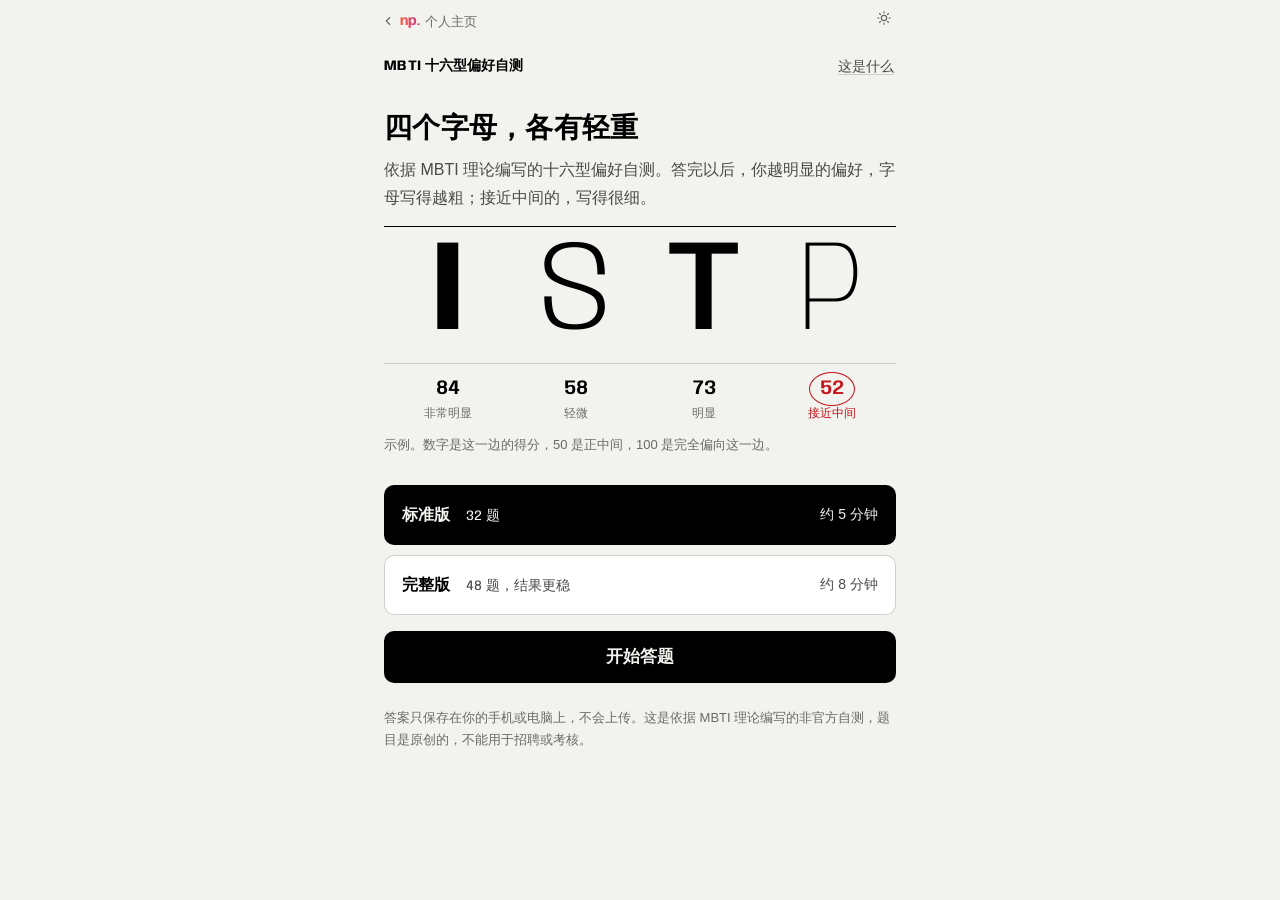
==== commit 7fbb072d: "feat(mbti): follow the site's light/dark theme The test page only honoured prefers-color-scheme, so " ====
--- a/mbti/index.html
+++ b/mbti/index.html
@@ -10,8 +10,22 @@
 <meta property="og:description" content="四个字母，各有轻重。32 或 48 道情境题，答完看看你的四个偏好各有多明显。">
 <meta property="og:url" content="https://nolanpix.github.io/mbti/">
 <meta property="og:image" content="https://nolanpix.github.io/mbti/og.png">
-<meta name="theme-color" content="#F2F2EF" media="(prefers-color-scheme: light)">
-<meta name="theme-color" content="#141413" media="(prefers-color-scheme: dark)">
+<meta name="theme-color" id="np-theme-color" content="#141413">
+<script>
+/* Fix the theme at load: reuse the site's saved choice (np:theme), otherwise
+   resolve the OS preference once. Nothing switches it later by itself. */
+(function () {
+  var root = document.documentElement;
+  var theme = null;
+  try { theme = localStorage.getItem('np:theme'); } catch (e) { /* private mode */ }
+  if (theme !== 'light' && theme !== 'dark') {
+    theme = window.matchMedia && window.matchMedia('(prefers-color-scheme: light)').matches ? 'light' : 'dark';
+  }
+  root.setAttribute('data-theme', theme);
+  var meta = document.getElementById('np-theme-color');
+  if (meta) { meta.setAttribute('content', theme === 'light' ? '#F2F2EF' : '#141413'); }
+})();
+</script>
 <link rel="icon" href="data:image/svg+xml,%3Csvg xmlns='http://www.w3.org/2000/svg' viewBox='0 0 32 32'%3E%3Crect width='32' height='32' rx='7' fill='%23F2F2EF'/%3E%3Crect x='6' y='8' width='5' height='16' fill='%23000'/%3E%3Crect x='13.5' y='8' width='2' height='16' fill='%23000'/%3E%3Crect x='18' y='8' width='3.5' height='16' fill='%23000'/%3E%3Crect x='24' y='8' width='1' height='16' fill='%23C4161C'/%3E%3C/svg%3E">
 <style>
 @font-face{font-family:"Anybody";src:url([data-uri]) format("woff2");font-weight:100 900;font-style:normal;font-display:swap}
@@ -22,11 +36,13 @@
   --zh:"PingFang SC","HarmonyOS Sans SC","MiSans","Noto Sans CJK SC","Noto Sans SC","Source Han Sans SC","Microsoft YaHei",sans-serif;
   --lat:"Anybody","PingFang SC","Noto Sans CJK SC","Microsoft YaHei",sans-serif;
   --ill-plate:#1a2030; --ill-plate2:#222a3d; --ill-floor:#1b1d22; --ill-shadow:#0b0c10;
-  color-scheme:dark light;
+  color-scheme:dark;
 }
 @media (prefers-color-scheme:light){
-  :root{--paper:#F2F2EF;--paper-2:#FFFFFF;--ink:#000000;--ink-2:#4A4A47;--ink-3:#6B6B66;--hair:#CFCFCA;--mark:#C4161C;--mark-wash:rgba(196,22,28,.07);--scrim:rgba(0,0,0,.5);--ill-plate:#E4E8EE;--ill-plate2:#D3D9E2;--ill-floor:#E6E4DD;--ill-shadow:#C9C6BC}
+  :root:not([data-theme]){--paper:#F2F2EF;--paper-2:#FFFFFF;--ink:#000000;--ink-2:#4A4A47;--ink-3:#6B6B66;--hair:#CFCFCA;--mark:#C4161C;--mark-wash:rgba(196,22,28,.07);--scrim:rgba(0,0,0,.5);--ill-plate:#E4E8EE;--ill-plate2:#D3D9E2;--ill-floor:#E6E4DD;--ill-shadow:#C9C6BC;color-scheme:light}
 }
+:root[data-theme="light"]{--paper:#F2F2EF;--paper-2:#FFFFFF;--ink:#000000;--ink-2:#4A4A47;--ink-3:#6B6B66;--hair:#CFCFCA;--mark:#C4161C;--mark-wash:rgba(196,22,28,.07);--scrim:rgba(0,0,0,.5);--ill-plate:#E4E8EE;--ill-plate2:#D3D9E2;--ill-floor:#E6E4DD;--ill-shadow:#C9C6BC;color-scheme:light}
+:root[data-theme="dark"]{color-scheme:dark}
 .chip{display:inline-flex;align-items:center;gap:6px;padding:2px 10px;border-radius:100px;font-size:12px;line-height:1.7;color:var(--ink-2);box-shadow:inset 0 0 0 1px var(--hair)}
 .pin{display:inline-block;width:8px;height:8px;border-radius:2px;background:linear-gradient(135deg,var(--acc-a),var(--acc-b));box-shadow:0 0 8px rgba(255,90,60,.55)}
 .grad{background:linear-gradient(90deg,var(--acc-a),var(--acc-b));-webkit-background-clip:text;background-clip:text;color:transparent}
@@ -66,11 +82,17 @@
 .lat{font-family:var(--lat);font-variant-numeric:tabular-nums}
 
 /* bar */
-.top{display:flex;padding-top:env(safe-area-inset-top)}
+.top{display:flex;align-items:center;justify-content:space-between;padding-top:env(safe-area-inset-top)}
 .home{display:inline-flex;align-items:center;gap:5px;font-size:13px;line-height:1;color:var(--ink-3);text-decoration:none;padding:12px 8px 6px 0}
 .home:hover{color:var(--ink)}
 .home svg{margin-left:-3px}
 .home .np{font-family:var(--lat);font-weight:700;letter-spacing:-.01em}
+.theme-btn{width:36px;height:36px;display:inline-flex;align-items:center;justify-content:center;border-radius:9px;color:var(--ink-3);margin-right:-6px}
+.theme-btn:hover{color:var(--ink);background:var(--paper-2)}
+.theme-btn svg{width:16px;height:16px;fill:none;stroke:currentColor;stroke-width:1.8;stroke-linecap:round;stroke-linejoin:round}
+:root:not([data-theme]) .theme-btn{display:none}
+:root[data-theme="dark"] .theme-btn .i-sun,
+:root[data-theme="light"] .theme-btn .i-moon{display:none}
 .bar{height:60px;display:grid;grid-template-columns:1fr auto 1fr;align-items:center}
 .bar .bl{justify-self:start}.bar .br{justify-self:end}
 .brand{font-size:14px;font-weight:600;text-decoration:none;padding:10px 0;display:inline-block}
@@ -211,7 +233,7 @@
 </head>
 <body>
 <div class="app">
-  <div class="top"><a class="home" href="../" aria-label="回到 Nolan Pierce 的个人主页"><svg width="14" height="14" viewBox="0 0 24 24" fill="none" stroke="currentColor" stroke-width="2" stroke-linecap="round" stroke-linejoin="round" aria-hidden="true"><path d="M15 18l-6-6 6-6"/></svg><span class="np grad">np.</span><span>个人主页</span></a></div>
+  <div class="top"><a class="home" href="../" aria-label="回到 Nolan Pierce 的个人主页"><svg width="14" height="14" viewBox="0 0 24 24" fill="none" stroke="currentColor" stroke-width="2" stroke-linecap="round" stroke-linejoin="round" aria-hidden="true"><path d="M15 18l-6-6 6-6"/></svg><span class="np grad">np.</span><span>个人主页</span></a><button class="theme-btn" type="button" data-theme-toggle aria-label="切换到深色模式" title="切换到深色模式"><svg class="i-moon" viewBox="0 0 24 24" aria-hidden="true"><path d="M20 14.5A8.5 8.5 0 0 1 9.5 4 8.5 8.5 0 1 0 20 14.5z"/></svg><svg class="i-sun" viewBox="0 0 24 24" aria-hidden="true"><circle cx="12" cy="12" r="4"/><path d="M12 2.5v2M12 19.5v2M2.5 12h2M19.5 12h2M5.3 5.3l1.4 1.4M17.3 17.3l1.4 1.4M5.3 18.7l1.4-1.4M17.3 6.7l1.4-1.4"/></svg></button></div>
   <header class="bar" id="bar"></header>
   <main id="main" tabindex="-1">
     <noscript><p class="noscript">这个自测需要开启 JavaScript 才能使用。</p></noscript>
@@ -219,6 +241,30 @@
 </div>
 <div class="sheet-wrap" id="sheet" hidden></div>
 <div class="toast" id="toast" role="status" aria-live="polite"></div>
+<script>
+(function () {
+  var root = document.documentElement;
+  var btn = document.querySelector('[data-theme-toggle]');
+  var meta = document.getElementById('np-theme-color');
+  function sync() {
+    var light = root.getAttribute('data-theme') === 'light';
+    if (meta) { meta.setAttribute('content', light ? '#F2F2EF' : '#141413'); }
+    if (!btn) { return; }
+    var label = light ? '切换到深色模式' : '切换到浅色模式';
+    btn.setAttribute('aria-label', label);
+    btn.title = label;
+  }
+  if (btn) {
+    btn.addEventListener('click', function () {
+      var next = root.getAttribute('data-theme') === 'light' ? 'dark' : 'light';
+      root.setAttribute('data-theme', next);
+      try { localStorage.setItem('np:theme', next); } catch (e) { /* private mode */ }
+      sync();
+    });
+  }
+  sync();
+})();
+</script>
 <script>
 /* Unlock helpers for the paid detail section. build_site.py inlines this file into the page; its
    seal()/code_id()/wrap_key()/norm_code() must stay byte-for-byte compatible with this code. */
@@ -361,7 +407,7 @@
 
 (function () {
   'use strict';
-  var D = {"version":"2026-11-26","siteUrl":"https://nolanpix.github.io/mbti/","items":[{"id":1,"dim":"EI","n":1,"top":"first","prompt":"忙完一周，周五晚上空出来了。","first":"约几个人出去吃饭聊天，热闹一阵就缓过来了。","second":"回家一个人待着，安静一阵就缓过来了。"},{"id":2,"dim":"EI","n":2,"top":"second","prompt":"碰到一个想不通的问题。","first":"找人聊一聊，说着说着思路就清楚了。","second":"先自己想一想，理出头绪再找人商量。"},{"id":3,"dim":"EI","n":3,"top":"first","prompt":"开会讨论一个新方案。","first":"边听边说，想到什么先抛出来。","second":"先听大家说，想清楚了再开口。"},{"id":4,"dim":"EI","n":4,"top":"second","prompt":"刚加入一个新团队。","first":"主动找人聊，很快就和大家熟了。","second":"先观察一阵，再和几个人慢慢熟起来。"},{"id":5,"dim":"EI","n":5,"top":"first","prompt":"连着和人打了一整天交道。","first":"还挺有精神，晚上也愿意再约人见面。","second":"有点累了，很想关上门安静待一会儿。"},{"id":6,"dim":"EI","n":6,"top":"second","prompt":"说到你的朋友圈子。","first":"认识的人很多，各种场合都有能聊的人。","second":"朋友不算多，但有几个可以无话不谈。"},{"id":7,"dim":"EI","n":7,"top":"first","prompt":"学一样新东西。","first":"喜欢边做边和人交流，在讨论里学得快。","second":"喜欢先自己看材料，琢磨透了再动手。"},{"id":8,"dim":"EI","n":8,"top":"second","prompt":"心里冒出一个新想法。","first":"很想马上说给别人听，听听大家的反应。","second":"喜欢先在心里放一放，想成熟了再说。"},{"id":9,"dim":"EI","n":9,"top":"first","prompt":"你理想的工作环境。","first":"开放热闹，有人可以随时交流。","second":"安静少打扰，可以专心做事。"},{"id":10,"dim":"EI","n":10,"top":"second","prompt":"别人问你周末过得怎么样。","first":"能聊挺多，从这件事说到那件事。","second":"简单说几句，除非对方真的感兴趣。"},{"id":11,"dim":"EI","n":11,"top":"first","prompt":"一个人去陌生的城市旅行。","first":"喜欢和当地人或同行的人搭话。","second":"喜欢自己慢慢逛，不太需要交谈。"},{"id":12,"dim":"EI","n":12,"top":"second","prompt":"说到你的兴趣爱好。","first":"喜欢的东西挺多，每样都能聊上几句。","second":"喜欢的东西不多，但每样都钻得比较深。"},{"id":13,"dim":"SN","n":1,"top":"second","prompt":"听别人讲一件事。","first":"记得具体发生了什么、谁说了什么。","second":"记得大概的意思，以及它让我想到了什么。"},{"id":14,"dim":"SN","n":2,"top":"first","prompt":"拿到一项新任务。","first":"先看清楚具体要求，一步一步来。","second":"先想清楚最终要达成什么，再找自己的做法。"},{"id":15,"dim":"SN","n":3,"top":"second","prompt":"别人夸你，哪种更让你高兴？","first":"做事踏实，交给你很放心。","second":"有想法，常能想到别人想不到的。"},{"id":16,"dim":"SN","n":4,"top":"first","prompt":"看一部电影。","first":"更在意情节合不合理、细节真不真实。","second":"更在意它想表达什么、留给我的余味。"},{"id":17,"dim":"SN","n":5,"top":"second","prompt":"给朋友指路。","first":"说具体的：过两个路口，看到药店右转。","second":"说大概的：往东走，商场那一片就是。"},{"id":18,"dim":"SN","n":6,"top":"first","prompt":"安排一件以前做过的事。","first":"用以前验证过的办法，稳妥省心。","second":"想试试新办法，说不定效果更好。"},{"id":19,"dim":"SN","n":7,"top":"second","prompt":"大家讨论问题时，你更常说的是：","first":"“具体怎么做？先把眼前的解决了。”","second":"“再往后想想，这件事会变成什么样？”"},{"id":20,"dim":"SN","n":8,"top":"first","prompt":"学用一个新软件。","first":"跟着教程，一步一步操作。","second":"先摸清整体逻辑，再自己摸索着用。"},{"id":21,"dim":"SN","n":9,"top":"second","prompt":"向别人描述一个地方。","first":"说那里有什么、长什么样。","second":"说那里给人什么感觉、像什么。"},{"id":22,"dim":"SN","n":10,"top":"first","prompt":"做判断时，你更相信：","first":"亲眼见过、亲身经历过的事。","second":"自己的直觉和预感。"},{"id":23,"dim":"SN","n":11,"top":"second","prompt":"布置自己的房间。","first":"先量好尺寸，想清楚每样东西放哪。","second":"先想要一种什么氛围，细节边做边定。"},{"id":24,"dim":"SN","n":12,"top":"first","prompt":"做重复的日常工作。","first":"做熟了心里踏实，能又快又好。","second":"容易觉得没意思，总想改改流程。"},{"id":25,"dim":"TF","n":1,"top":"first","prompt":"朋友找你倾诉烦恼。","first":"帮他分析问题出在哪，想想怎么解决。","second":"先陪着他，让他觉得有人理解。"},{"id":26,"dim":"TF","n":2,"top":"second","prompt":"要做一个两难的决定。","first":"主要看哪个选项更合理、更有效。","second":"主要看它对相关的人意味着什么。"},{"id":27,"dim":"TF","n":3,"top":"first","prompt":"同事的方案有个明显的漏洞。","first":"直接指出来，早改早好。","second":"先肯定他的用心，再委婉地提出来。"},{"id":28,"dim":"TF","n":4,"top":"second","prompt":"评价一件事办得好不好。","first":"看目标有没有达到、标准是否一致。","second":"看大家是不是觉得被尊重、被照顾到了。"},{"id":29,"dim":"TF","n":5,"top":"first","prompt":"熟人更常这样形容你：","first":"讲道理，看问题客观。","second":"体贴，有人情味。"},{"id":30,"dim":"TF","n":6,"top":"second","prompt":"团队里起了争执。","first":"先弄清楚谁说得对，按事实来。","second":"先让气氛缓下来，照顾到每个人的感受。"},{"id":31,"dim":"TF","n":7,"top":"first","prompt":"收到一条批评。","first":"我更在意它有没有道理。","second":"我更在意对方说话的方式和态度。"},{"id":32,"dim":"TF","n":8,"top":"second","prompt":"分一笔团队奖金。","first":"按规则和贡献分，一视同仁。","second":"也考虑每个人的处境和难处。"},{"id":33,"dim":"TF","n":9,"top":"first","prompt":"看到一条有争议的新闻。","first":"先想事实是否成立、逻辑通不通。","second":"先想到当事人的处境和感受。"},{"id":34,"dim":"TF","n":10,"top":"second","prompt":"给朋友挑礼物。","first":"挑实用的，对方确实用得上。","second":"挑有心意的，能让对方感动。"},{"id":35,"dim":"TF","n":11,"top":"first","prompt":"朋友问你：“我这件事做得对吗？”","first":"照实说我的判断，哪怕不中听。","second":"顾及他此刻的心情，挑合适的方式说。"},{"id":36,"dim":"TF","n":12,"top":"second","prompt":"你更受不了哪一种？","first":"做事没逻辑，前后矛盾。","second":"待人冷漠，不顾别人感受。"},{"id":37,"dim":"JP","n":1,"top":"second","prompt":"周末出去玩。","first":"提前定好去哪、几点出发、吃什么。","second":"定个大概方向，到时候看心情。"},{"id":38,"dim":"JP","n":2,"top":"first","prompt":"有一项一周后截止的工作。","first":"尽早开始，按计划一点点做完。","second":"先酝酿着，临近截止时效率最高。"},{"id":39,"dim":"JP","n":3,"top":"second","prompt":"计划被临时打乱了。","first":"有点烦，想尽快重新排好。","second":"还好，正好看看有没有别的机会。"},{"id":40,"dim":"JP","n":4,"top":"first","prompt":"你的桌面或电脑文件夹。","first":"东西有固定位置，找起来很方便。","second":"看着有点乱，但我自己知道在哪。"},{"id":41,"dim":"JP","n":5,"top":"second","prompt":"面对几个选项时。","first":"喜欢早点定下来，心里踏实。","second":"喜欢多留一阵，看看还有没有更好的。"},{"id":42,"dim":"JP","n":6,"top":"first","prompt":"出门旅行收拾行李。","first":"提前列好清单，一样样收好。","second":"出发前一晚，想到什么装什么。"},{"id":43,"dim":"JP","n":7,"top":"second","prompt":"一天开始的时候。","first":"心里有张待办清单，按顺序处理。","second":"看当天情况，哪件事有感觉就先做。"},{"id":44,"dim":"JP","n":8,"top":"first","prompt":"一件事已经有了结论。","first":"定了就照办，不想再反复。","second":"有新情况的话，随时可以再改。"},{"id":45,"dim":"JP","n":9,"top":"second","prompt":"逛街或网购。","first":"想好要买什么，买完就走。","second":"喜欢随便逛逛，常有意外收获。"},{"id":46,"dim":"JP","n":10,"top":"first","prompt":"手上同时有好几件事。","first":"做完一件再开始下一件。","second":"几件事穿插着做，换着来不累。"},{"id":47,"dim":"JP","n":11,"top":"second","prompt":"约朋友吃饭。","first":"提前几天约好时间和地点。","second":"当天临时约，说走就走。"},{"id":48,"dim":"JP","n":12,"top":"first","prompt":"公司有很细的规章制度。","first":"有章可循，做事心里有底。","second":"规定太细，觉得被束缚。"}],"types":{"ESTJ":{"one":"务实、果断，善于组织人和事，高效地把事情做成。","desc":"你务实、讲事实，决定得快，也落实得快。你善于组织项目和人员，用最有效率的方式取得结果，也会照管好日常细节。你有一套清楚的逻辑标准，自己严格遵循，也希望别人这样做。","role":"主事人","role_en":"Organizer","role_group":"守序派","group_en":"Order Keepers","tagline":"把人和事安排明白，让计划按时落地。"},"ESTP":{"one":"灵活务实，着眼眼前的结果，喜欢用行动解决问题。","desc":"你务实、灵活，关心此时此地，希望事情立刻见效。比起长篇的理论，你更愿意动手去解决问题。你随性，享受和人一起做事的时刻，在实践中学得最快。","role":"闯将","role_en":"Trailblazer","role_group":"应变派","group_en":"Improvisers","tagline":"先上手再说，在行动里找答案。"},"ESFJ":{"one":"热心、认真、乐于合作，用心照顾身边人的需要。","desc":"你热心、认真，希望身边的环境和睦，并愿意为此付出努力。你喜欢和人合作，准确、按时地完成任务，小事也会善始善终。你留意别人日常的需要并设法满足，也希望自己的付出被看到。","role":"张罗人","role_en":"Host","role_group":"守序派","group_en":"Order Keepers","tagline":"热心张罗，让每个人都被照顾到。"},"ESFP":{"one":"外向、友善、热爱生活，能让工作变得有趣。","desc":"你热爱生活，也喜欢人，喜欢和大家一起把事情办成。你把常识和实在的态度带到工作里，还能让工作变得有趣。你灵活随性，很快就能适应新的人和环境，和别人一起尝试新东西时学得最好。","role":"开心果","role_en":"Sunshine","role_group":"应变派","group_en":"Improvisers","tagline":"走到哪里，热闹和笑声就跟到哪里。"},"ENTJ":{"one":"坦率、果断，乐于领导，善于发现低效并建立制度。","desc":"你坦率、果断，愿意承担领导的责任。你能很快看出不合逻辑、效率低的流程，并建立一套完整的制度来解决问题。你喜欢长远规划、设定目标，乐于学习，也喜欢把知识教给别人。","role":"掌舵人","role_en":"Helmsman","role_group":"求真派","group_en":"Truth Seekers","tagline":"看准方向，带着队伍一路向前。"},"ENTP":{"one":"敏捷、机智、直言，喜欢解决新的难题。","desc":"你思维敏捷、反应快，能激发身边的人。你擅长解决新的、有挑战的问题，先想出各种可能，再从策略上加以分析。你善于看人，厌倦例行公事，很少用同一种方式做同一件事。","role":"破题人","role_en":"Reframer","role_group":"求真派","group_en":"Truth Seekers","tagline":"换个角度看问题，总能找到新解法。"},"ENFJ":{"one":"温暖、有同理心，善于看到别人的潜力并帮他们成长。","desc":"你温暖、反应敏锐、有责任感，对别人的情绪、需要和动机很敏感。你在每个人身上都能看到潜力，想帮他们实现出来，常常是推动个人和团队成长的那个人。你善于交往，能在团体里鼓舞人心。","role":"召集人","role_en":"Convener","role_group":"寻意派","group_en":"Meaning Seekers","tagline":"把人聚到一起，朝同一个方向出发。"},"ENFP":{"one":"热情、富有想象力，总能看到生活里的各种可能。","desc":"你热情洋溢，觉得生活充满可能。你能很快把各种信息联系起来，凭着看到的规律自信地行动。你需要别人的肯定，也乐于给别人赞赏和支持。你随性灵活，常常靠即兴发挥和好口才解决问题。","role":"点火人","role_en":"Igniter","role_group":"寻意派","group_en":"Meaning Seekers","tagline":"满脑子新可能，还能把大家的热情点起来。"},"ISTJ":{"one":"安静、可靠，想清楚该做什么，然后稳稳地做完。","desc":"你务实、讲事实，靠周密和可靠把事情做成。决定了该做什么，就按部就班地推进，不容易被打扰。你喜欢把工作和生活安排得井井有条，看重承诺和传统。","role":"守约人","role_en":"Keeper","role_group":"守序派","group_en":"Order Keepers","tagline":"答应的事，就一件件扎实做到。"},"ISTP":{"one":"安静的观察者，问题一来就动手找出可行的办法。","desc":"你平时宽容、随和，在旁边安静地观察；问题一出现，你会迅速行动，找到真正管用的办法。你喜欢弄清东西是怎么运作的，能很快从一堆信息里抓住关键，看重因果、逻辑和效率。","role":"巧手匠","role_en":"Tinkerer","role_group":"应变派","group_en":"Improvisers","tagline":"拆开、弄懂、修好，靠的是一双手。"},"ISFJ":{"one":"安静、友善、负责，记得对别人重要的小事。","desc":"你认真、体贴、做事细致，答应的事会稳稳当当地做到。你留意身边人的具体情况，在意他们的感受，愿意花心思营造一个有序又和睦的环境。","role":"照看人","role_en":"Caretaker","role_group":"守序派","group_en":"Order Keepers","tagline":"默默把身边的人照顾周到。"},"ISFP":{"one":"安静、友善、敏感，享受当下，忠于自己的价值观。","desc":"你温和、体贴，享受身边正在发生的事情。你喜欢有自己的空间，按自己的节奏做事。你忠于自己的价值观和在乎的人，不喜欢争执，也不会把自己的看法强加给别人。","role":"调色师","role_en":"Colorist","role_group":"应变派","group_en":"Improvisers","tagline":"用自己的方式感受世界，也让它更好看一点。"},"INTJ":{"one":"有独到的想法和很强的执行力，善于看清长远的格局。","desc":"你能很快从纷杂的事情里看出规律，形成自己的长远判断，并且有很强的动力把想法变成现实。一旦投入，你会把事情组织起来做到底。你独立、爱质疑，对自己和别人的能力都有很高的标准。","role":"布局者","role_en":"Strategist","role_group":"求真派","group_en":"Truth Seekers","tagline":"先想清终局，再一步步落子。"},"INTP":{"one":"对感兴趣的一切都想找出合乎逻辑的解释。","desc":"你偏爱理论和抽象，对想法的兴趣常常超过对社交的兴趣。你安静、灵活，在感兴趣的领域能非常专注，解决问题的能力很强。你习惯质疑和分析，有时会显得挑剔。","role":"解谜人","role_en":"Puzzler","role_group":"求真派","group_en":"Truth Seekers","tagline":"对一切规律都好奇，非要弄明白为什么。"},"INFJ":{"one":"在想法和关系里寻找意义，对人有洞察，按坚定的价值观行事。","desc":"你想弄清事情背后的意义，也想理解人们的动机，常常比别人更早看到一件事会往哪里走。你认真、有原则，对怎样让大家过得更好有清晰的想象，并且会有条理地去实现它。","role":"掌灯人","role_en":"Lamplighter","role_group":"寻意派","group_en":"Meaning Seekers","tagline":"看得远一点，也愿意替别人照亮前路。"},"INFP":{"one":"理想主义，忠于自己的价值，想帮别人活出更好的自己。","desc":"你希望自己的生活和所做的事与内心的价值一致。你好奇，很快能看到各种可能，常常能把一个想法变成现实的起点。你努力理解别人，帮他们发挥潜力；平时灵活包容，触及原则时会很坚定。","role":"织梦人","role_en":"Dreamweaver","role_group":"寻意派","group_en":"Meaning Seekers","tagline":"心里装着一个更好的世界，慢慢把它织出来。"}},"theory":{"functions":{"Se":{"name":"外倾实感","kw":"体验","does":"关注此时此地的真实情况，喜欢亲身去体验、马上去行动。","grip":"你可能纠缠在外界琐碎的细节里，或者在吃喝玩乐上放纵，觉得周围充满敌意。"},"Si":{"name":"内倾实感","kw":"记忆","does":"把眼前的情况和过去的经验对照，对具体细节记得很牢。","grip":"你可能钻进一些零散的事实和细节里出不来，变得退缩、低落，或者过分担心身体的小毛病。"},"Ne":{"name":"外倾直觉","kw":"联想","does":"在外部世界里看到各种可能，善于把想法联系起来，再分享出去。","grip":"你可能忽然看不清事实和细节，冲动行事，或者被各种可能的坏结果吓到，把未来想得很糟。"},"Ni":{"name":"内倾直觉","kw":"远见","does":"把零散的意象和线索串起来，用新的角度看事情，相信内心的洞见。","grip":"你可能冒出“要出大事了”的念头，把未来想成一场灾难，或者在没有意义的地方硬找意义。"},"Te":{"name":"外倾思考","kw":"组织","does":"在外部世界里追求逻辑和秩序，善于组织人和资源去达成目标。","grip":"你可能变得对别人很挑剔、很严厉，急着动手去纠正问题，结果往往适得其反。"},"Ti":{"name":"内倾思考","kw":"分析","does":"追求想法内部的严密和自洽，能进入专注、客观的分析状态。","grip":"你可能对自己格外苛刻，觉得自己不够好，变得低落、退缩，看事情非黑即白。"},"Fe":{"name":"外倾情感","kw":"和谐","does":"关心人与人之间是否融洽，乐于鼓励别人，在意大家的感受。","grip":"你可能情绪起伏很大，在关系里变得格外敏感，反应比平时强烈很多。"},"Fi":{"name":"内倾情感","kw":"价值","does":"让自己的行动和想法与内心的价值保持一致，敏感而有同理心。","grip":"你可能对情绪变得很敏感，却又努力把它压住、藏起来，害怕被强烈的感受淹没。"}},"dims":{"EI":{"label":"精力从哪里来","mid":"和人在一起、自己独处都能让你充电，要看当时的状态和场合。","poles":{"E":{"name":"外倾","means":"和人交流、参与外面的事情让你充满能量，你常常边说边想。","tip":"偏好内倾的人想清楚了才开口。开会前把议题发给他们，给他们一点时间，往往能听到更好的想法。"},"I":{"name":"内倾","means":"独处和安静的思考让你恢复精力，你习惯想清楚了再说。","tip":"偏好外倾的人边说边想，第一句话不一定是结论。你需要时间时，可以直接说“我想一下再回复你”。"}}},"SN":{"label":"怎样接收信息","mid":"你既看重具体的事实，也会留意背后的可能，两种方式都用得上。","poles":{"S":{"name":"实感","means":"你更相信具体的事实和亲身经验，注重细节和实际。","tip":"偏好直觉的人先讲大方向和可能性。先听完他们的整体想法，再一起把细节补上。"},"N":{"name":"直觉","means":"你更留意事情之间的联系和可能性，喜欢先看整体和未来。","tip":"偏好实感的人想先听具体的例子和事实，再听你看到的整体方向。"}}},"TF":{"label":"怎样做决定","mid":"做决定时你会同时掂量道理和人情，哪边多一点要看事情。","poles":{"T":{"name":"思考","means":"做决定时你更看重逻辑和客观标准，对事不对人。","tip":"偏好情感的人在意事情对人的影响。提意见前先肯定对方的用心，他们会更愿意听你讲道理。"},"F":{"name":"情感","means":"做决定时你更看重价值和人的感受，希望大家都被照顾到。","tip":"偏好思考的人对事不对人。他们直接指出问题，往往是在解决事情，不是针对你。"}}},"JP":{"label":"怎样面对外部世界","mid":"你有时喜欢计划，有时更愿意随机应变，取决于事情和场合。","poles":{"J":{"name":"判断","means":"你喜欢事情有计划、有结论，早点定下来会让你安心。","tip":"偏好感知的人喜欢把选项留到最后。约定一个最晚的决定时间，比反复催更有用。"},"P":{"name":"感知","means":"你喜欢保持弹性，随着新情况调整，不急着下结论。","tip":"偏好判断的人需要确定感。哪怕还没想好，也先告诉他们你打算什么时候给答复。"}}}},"identity":{"label":"身份 / Identity（A 还是 T）","intro":"除了四个字母，16Personalities 还加了第五个维度——身份（Identity），用来描述你有多在意外界评价、对自己的情绪和表现有多确定。它不改变你是哪一型，只给同一型增添一点底色。本测试没有测这一维，这里只做说明，帮你理解结果里带的 -A / -T 后缀。","note":"身份维度大致对应心理学“大五”里的情绪稳定性，和前四个字母是相互独立的。","poles":{"A":{"name":"坚决型（Assertive，-A）","means":"对自己比较笃定，不太被外界评价和压力左右，遇到挫折恢复得快，整体更放松、更自信。","watch":"好处是稳，代价是有时会忽略值得在意的信号，或听不进不同意见。"},"T":{"name":"起伏型（Turbulent，-T）","means":"对自己的表现要求更高，更在意别人的看法，情绪起伏更明显。这股“还能更好”的劲常推着你不断改进。","watch":"好处是上进、细心，代价是容易内耗、过度自我批评。"}},"tip":"没有哪一种更好——坚决型给你稳定，起伏型给你动力。想知道自己偏 A 还是 T，可以去 16Personalities 官方测试。"}},"art":{"ESTJ":"<svg xmlns=\"http://www.w3.org/2000/svg\" viewBox=\"0 0 600 560\" role=\"img\" aria-label=\"ESTJ\" data-head=\"148 94 172 172\"><style>.sc-plate{fill:var(--ill-plate,#1a2030)}.sc-plate2{fill:var(--ill-plate2,#222a3d)}.sc-floor{fill:var(--ill-floor,#141926)}.sc-shadow{fill:var(--ill-shadow,#0b0e16)}<\/style><g class=\"ill-bg\"><path d=\"M40.0 40.0 L560.0 56.0 L548.0 372.0 L52.0 356.0 Z\" fill=\"#000\" class=\"sc-plate\"/><path d=\"M40.0 40.0 L560.0 56.0 L556.0 96.0 L44.0 82.0 Z\" fill=\"#000\" class=\"sc-plate2\"/><path d=\"M60.0 446.0 L540.0 446.0 L580.0 552.0 L20.0 552.0 Z\" fill=\"#000\" class=\"sc-floor\"/><path d=\"M70.0 90.0 L230.0 94.0 L230.0 300.0 L70.0 296.0 Z\" fill=\"#447aa6\"/><path d=\"M78.0 296.0 L108.0 296.0 L108.0 186.0 L78.0 186.0 Z\" fill=\"#3d4a6b\"/><path d=\"M108.0 296.0 L117.0 290.0 L117.0 180.0 L108.0 186.0 Z\" fill=\"#293042\"/><path d=\"M78.0 186.0 L108.0 186.0 L117.0 180.0 L87.0 180.0 Z\" fill=\"#6879a7\"/><path d=\"M85.0 198.0 L93.0 198.0 L93.0 209.0 L85.0 209.0 Z\" fill=\"#f2c14e\"/><path d=\"M85.0 220.0 L93.0 220.0 L93.0 231.0 L85.0 231.0 Z\" fill=\"#f2c14e\"/><path d=\"M85.0 242.0 L93.0 242.0 L93.0 253.0 L85.0 253.0 Z\" fill=\"#2d3549\"/><path d=\"M85.0 264.0 L93.0 264.0 L93.0 275.0 L85.0 275.0 Z\" fill=\"#f2c14e\"/><path d=\"M112.0 296.0 L136.0 296.0 L136.0 146.0 L112.0 146.0 Z\" fill=\"#3d4a6b\"/><path d=\"M136.0 296.0 L143.2 290.0 L143.2 140.0 L136.0 146.0 Z\" fill=\"#293042\"/><path d=\"M112.0 146.0 L136.0 146.0 L143.2 140.0 L119.2 140.0 Z\" fill=\"#6879a7\"/><path d=\"M119.0 158.0 L127.0 158.0 L127.0 169.0 L119.0 169.0 Z\" fill=\"#2d3549\"/><path d=\"M119.0 180.0 L127.0 180.0 L127.0 191.0 L119.0 191.0 Z\" fill=\"#2d3549\"/><path d=\"M119.0 202.0 L127.0 202.0 L127.0 213.0 L119.0 213.0 Z\" fill=\"#2d3549\"/><path d=\"M119.0 224.0 L127.0 224.0 L127.0 235.0 L119.0 235.0 Z\" fill=\"#f2c14e\"/><path d=\"M119.0 246.0 L127.0 246.0 L127.0 257.0 L119.0 257.0 Z\" fill=\"#f2c14e\"/><path d=\"M140.0 296.0 L176.0 296.0 L176.0 206.0 L140.0 206.0 Z\" fill=\"#3d4a6b\"/><path d=\"M176.0 296.0 L186.8 290.0 L186.8 200.0 L176.0 206.0 Z\" fill=\"#293042\"/><path d=\"M140.0 206.0 L176.0 206.0 L186.8 200.0 L150.8 200.0 Z\" fill=\"#6879a7\"/><path d=\"M147.0 218.0 L155.0 218.0 L155.0 229.0 L147.0 229.0 Z\" fill=\"#2d3549\"/><path d=\"M147.0 240.0 L155.0 240.0 L155.0 251.0 L147.0 251.0 Z\" fill=\"#2d3549\"/><path d=\"M147.0 262.0 L155.0 262.0 L155.0 273.0 L147.0 273.0 Z\" fill=\"#2d3549\"/><path d=\"M180.0 296.0 L220.0 296.0 L220.0 166.0 L180.0 166.0 Z\" fill=\"#3d4a6b\"/><path d=\"M220.0 296.0 L232.0 290.0 L232.0 160.0 L220.0 166.0 Z\" fill=\"#293042\"/><path d=\"M180.0 166.0 L220.0 166.0 L232.0 160.0 L192.0 160.0 Z\" fill=\"#6879a7\"/><path d=\"M187.0 178.0 L195.0 178.0 L195.0 189.0 L187.0 189.0 Z\" fill=\"#f2c14e\"/><path d=\"M203.0 178.0 L211.0 178.0 L211.0 189.0 L203.0 189.0 Z\" fill=\"#2d3549\"/><path d=\"M187.0 200.0 L195.0 200.0 L195.0 211.0 L187.0 211.0 Z\" fill=\"#2d3549\"/><path d=\"M203.0 200.0 L211.0 200.0 L211.0 211.0 L203.0 211.0 Z\" fill=\"#2d3549\"/><path d=\"M187.0 222.0 L195.0 222.0 L195.0 233.0 L187.0 233.0 Z\" fill=\"#2d3549\"/><path d=\"M203.0 222.0 L211.0 222.0 L211.0 233.0 L203.0 233.0 Z\" fill=\"#2d3549\"/><path d=\"M187.0 244.0 L195.0 244.0 L195.0 255.0 L187.0 255.0 Z\" fill=\"#2d3549\"/><path d=\"M203.0 244.0 L211.0 244.0 L211.0 255.0 L203.0 255.0 Z\" fill=\"#2d3549\"/><path d=\"M187.0 266.0 L195.0 266.0 L195.0 277.0 L187.0 277.0 Z\" fill=\"#2d3549\"/><path d=\"M203.0 266.0 L211.0 266.0 L211.0 277.0 L203.0 277.0 Z\" fill=\"#f2c14e\"/><path d=\"M147.0 90.0 L147.0 300.0 L153.0 300.0 L153.0 90.0 Z\" fill=\"#c9ccd6\"/><path d=\"M70.0 199.0 L230.0 201.0 L230.0 195.0 L70.0 193.0 Z\" fill=\"#c9ccd6\"/><path d=\"M62.0 296.0 L238.0 300.0 L238.0 308.0 L62.0 304.0 Z\" fill=\"#d1d4dc\"/><path d=\"M325.0 112.0 L321.1 126.5 L310.5 137.1 L296.0 141.0 L281.5 137.1 L270.9 126.5 L267.0 112.0 L270.9 97.5 L281.5 86.9 L296.0 83.0 L310.5 86.9 L321.1 97.5 Z\" fill=\"#2b2f38\"/><path d=\"M320.0 112.0 L316.8 124.0 L308.0 132.8 L296.0 136.0 L284.0 132.8 L275.2 124.0 L272.0 112.0 L275.2 100.0 L284.0 91.2 L296.0 88.0 L308.0 91.2 L316.8 100.0 Z\" fill=\"#f5f0ea\"/><path d=\"M272.0 112.0 L296.0 88.0 L296.0 112.0 Z\" fill=\"#f6f2ed\"/><path d=\"M314.7 113.0 L317.6 113.0 L317.6 111.0 L314.7 111.0 Z\" fill=\"#2b2f38\"/><path d=\"M311.7 122.2 L314.2 123.7 L315.2 121.9 L312.7 120.5 Z\" fill=\"#2b2f38\"/><path d=\"M304.5 128.7 L305.9 131.2 L307.7 130.2 L306.2 127.7 Z\" fill=\"#2b2f38\"/><path d=\"M295.0 130.7 L295.0 133.6 L297.0 133.6 L297.0 130.7 Z\" fill=\"#2b2f38\"/><path d=\"M285.8 127.7 L284.3 130.2 L286.1 131.2 L287.5 128.7 Z\" fill=\"#2b2f38\"/><path d=\"M279.3 120.5 L276.8 121.9 L277.8 123.7 L280.3 122.2 Z\" fill=\"#2b2f38\"/><path d=\"M277.3 111.0 L274.4 111.0 L274.4 113.0 L277.3 113.0 Z\" fill=\"#2b2f38\"/><path d=\"M280.3 101.8 L277.8 100.3 L276.8 102.1 L279.3 103.5 Z\" fill=\"#2b2f38\"/><path d=\"M287.5 95.3 L286.1 92.8 L284.3 93.8 L285.8 96.3 Z\" fill=\"#2b2f38\"/><path d=\"M297.0 93.3 L297.0 90.4 L295.0 90.4 L295.0 93.3 Z\" fill=\"#2b2f38\"/><path d=\"M306.2 96.3 L307.7 93.8 L305.9 92.8 L304.5 95.3 Z\" fill=\"#2b2f38\"/><path d=\"M312.7 103.5 L315.2 102.1 L314.2 100.3 L311.7 101.8 Z\" fill=\"#2b2f38\"/><path d=\"M297.5 112.9 L303.5 102.5 L300.5 100.7 L294.5 111.1 Z\" fill=\"#2b2f38\"/><path d=\"M294.9 112.6 L304.3 128.8 L306.4 127.6 L297.1 111.4 Z\" fill=\"#2b2f38\"/><path d=\"M52.0 344.0 L548.0 360.0 L548.0 372.0 L52.0 356.0 Z\" fill=\"#4f9bd9\"/><path d=\"M330.0 474.0 L539.0 470.0 L566.5 494.0 L352.0 500.0 Z\" fill=\"#000\" class=\"sc-shadow\"/><path d=\"M399.9 522.5 L533.1 520.0 L550.6 534.9 L414.0 538.6 Z\" fill=\"#000\" class=\"sc-shadow\"/><path d=\"M116.0 474.0 L344.0 470.0 L374.0 494.0 L140.0 500.0 Z\" fill=\"#000\" class=\"sc-shadow\"/><\/g><g class=\"ill-sc\"><path d=\"M361.0 309.7 L343.0 469.7 L349.0 470.3 L367.0 310.3 Z\" fill=\"#73798f\"/><path d=\"M513.0 310.3 L531.0 470.3 L537.0 469.7 L519.0 309.7 Z\" fill=\"#4b4e5a\"/><path d=\"M334.0 134.0 L546.0 134.0 L546.0 316.0 L334.0 316.0 Z\" fill=\"#5f6475\"/><path d=\"M340.0 140.0 L540.0 140.0 L540.0 310.0 L340.0 310.0 Z\" fill=\"#f5f0ea\"/><path d=\"M340.0 140.0 L430.0 140.0 L400.0 310.0 L340.0 310.0 Z\" fill=\"#ffffff\"/><path d=\"M362.0 246.0 L384.0 246.0 L384.0 290.0 L362.0 290.0 Z\" fill=\"#4f9bd9\"/><path d=\"M376.0 246.0 L384.0 246.0 L384.0 290.0 L376.0 290.0 Z\" fill=\"#2c6492\"/><path d=\"M396.0 220.0 L418.0 220.0 L418.0 290.0 L396.0 290.0 Z\" fill=\"#4f9bd9\"/><path d=\"M410.0 220.0 L418.0 220.0 L418.0 290.0 L410.0 290.0 Z\" fill=\"#2c6492\"/><path d=\"M430.0 232.0 L452.0 232.0 L452.0 290.0 L430.0 290.0 Z\" fill=\"#4f9bd9\"/><path d=\"M444.0 232.0 L452.0 232.0 L452.0 290.0 L444.0 290.0 Z\" fill=\"#2c6492\"/><path d=\"M464.0 186.0 L486.0 186.0 L486.0 290.0 L464.0 290.0 Z\" fill=\"#3fae7c\"/><path d=\"M478.0 186.0 L486.0 186.0 L486.0 290.0 L478.0 290.0 Z\" fill=\"#2e6a4f\"/><path d=\"M498.0 160.0 L520.0 160.0 L520.0 290.0 L498.0 290.0 Z\" fill=\"#f2c14e\"/><path d=\"M512.0 160.0 L520.0 160.0 L520.0 290.0 L512.0 290.0 Z\" fill=\"#b0841c\"/><path d=\"M356.0 294.0 L530.0 294.0 L530.0 290.0 L356.0 290.0 Z\" fill=\"#3d4a6b\"/><path d=\"M365.0 237.7 L509.0 157.7 L507.0 154.3 L363.0 234.3 Z\" fill=\"#e8735a\"/><path d=\"M496.0 150.0 L516.0 148.0 L508.0 168.0 Z\" fill=\"#e8735a\"/><path d=\"M388.0 448.0 L394.0 448.0 L394.0 476.0 L388.0 476.0 Z\" fill=\"#483021\"/><path d=\"M516.0 448.0 L522.0 448.0 L522.0 476.0 L516.0 476.0 Z\" fill=\"#483021\"/><path d=\"M380.0 440.0 L530.0 440.0 L556.0 424.4 L406.0 424.4 Z\" fill=\"#bc8868\"/><path d=\"M380.0 440.0 L530.0 440.0 L530.0 449.0 L380.0 449.0 Z\" fill=\"#8b5a3c\"/><path d=\"M530.0 440.0 L556.0 424.4 L556.0 433.4 L530.0 449.0 Z\" fill=\"#553b2a\"/><path d=\"M410.0 440.0 L470.0 440.0 L484.0 432.0 L424.0 432.0 Z\" fill=\"#d9dbe2\"/><path d=\"M424.0 432.0 L484.0 432.0 L490.0 388.0 L430.0 388.0 Z\" fill=\"#2b2f38\"/><path d=\"M429.0 428.0 L481.0 428.0 L486.0 392.0 L434.0 392.0 Z\" fill=\"#5aa9e6\"/><path d=\"M429.0 428.0 L450.0 428.0 L454.0 392.0 L434.0 392.0 Z\" fill=\"#74b6e9\"/><path d=\"M100.0 420.0 L178.0 420.0 L192.0 411.6 L114.0 411.6 Z\" fill=\"#bc8868\"/><path d=\"M100.0 420.0 L178.0 420.0 L178.0 470.0 L100.0 470.0 Z\" fill=\"#8b5a3c\"/><path d=\"M100.0 420.0 L139.0 420.0 L132.8 470.0 L100.0 470.0 Z\" fill=\"#ab6f4b\"/><path d=\"M178.0 420.0 L192.0 411.6 L192.0 461.6 L178.0 470.0 Z\" fill=\"#553b2a\"/><path d=\"M100.0 441.0 L178.0 441.0 L178.0 448.0 L100.0 448.0 Z\" fill=\"#6f4a34\"/><path d=\"M508.0 440.0 L552.0 440.0 L546.7 470.0 L513.3 470.0 Z\" fill=\"#c9623f\"/><path d=\"M508.0 440.0 L530.0 440.0 L527.8 470.0 L513.3 470.0 Z\" fill=\"#d07a5d\"/><path d=\"M505.4 432.0 L554.6 432.0 L552.0 442.0 L508.0 442.0 Z\" fill=\"#d8927a\"/><path d=\"M530.0 434.0 L514.4 417.1 L490.2 411.0 Z\" fill=\"#55c190\"/><path d=\"M530.0 434.0 L526.1 405.3 L505.5 381.4 Z\" fill=\"#3fae7c\"/><path d=\"M530.0 434.0 L544.2 406.4 L540.8 372.9 Z\" fill=\"#55c190\"/><path d=\"M530.0 434.0 L551.0 420.5 L562.1 395.7 Z\" fill=\"#2e6a4f\"/><path d=\"M530.0 434.0 L550.0 433.0 L567.6 420.3 Z\" fill=\"#378b65\"/><\/g><g class=\"ill-bd\"><path d=\"M489.8 373.2 L506.0 377.5 L506.4 378.8 L491.9 386.1 Z\" fill=\"#e68570\"/><path d=\"M491.9 386.1 L503.1 406.7 L511.5 407.3 L499.1 382.5 Z\" fill=\"#e26e55\"/><path d=\"M499.1 382.5 L511.5 407.3 L518.0 404.0 L506.3 378.8 Z\" fill=\"#bf4328\"/><path d=\"M503.1 406.7 L496.8 417.6 L502.0 421.1 L511.5 407.3 Z\" fill=\"#e26e55\"/><path d=\"M511.5 407.3 L502.0 421.1 L507.2 424.7 L517.5 411.4 Z\" fill=\"#bf4328\"/><path d=\"M518.0 404.0 L518.8 407.8 L517.5 411.4 L511.5 407.3 Z\" fill=\"#b24027\"/><path d=\"M496.8 417.6 L490.8 423.6 L497.2 428.0 L502.0 421.1 Z\" fill=\"#ebc1a0\"/><path d=\"M502.0 421.1 L497.2 428.0 L503.7 432.5 L507.2 424.7 Z\" fill=\"#d7925c\"/><path d=\"M490.8 423.6 L490.6 430.8 L493.8 433.0 L497.2 428.0 Z\" fill=\"#e9ba95\"/><path d=\"M497.2 428.0 L493.8 433.0 L497.0 435.3 L503.7 432.5 Z\" fill=\"#cc7e42\"/><path d=\"M496.0 418.8 L488.2 422.5 L492.2 423.2 Z\" fill=\"#e9bb97\"/><path d=\"M472.3 445.6 L477.2 477.1 L486.3 476.7 L482.8 444.5 Z\" fill=\"#313a4e\"/><path d=\"M482.8 444.5 L486.3 476.7 L495.3 475.7 L493.3 443.3 Z\" fill=\"#232834\"/><path d=\"M477.2 477.1 L478.4 508.9 L486.0 508.9 L486.3 476.7 Z\" fill=\"#313a4e\"/><path d=\"M486.3 476.7 L486.0 508.9 L493.6 509.0 L495.3 476.8 Z\" fill=\"#232834\"/><path d=\"M495.3 475.7 L495.3 476.8 L486.3 476.7 Z\" fill=\"#202631\"/><path d=\"M478.4 503.9 L478.4 508.9 L486.0 508.9 L486.0 504.0 Z\" fill=\"#212732\"/><path d=\"M486.0 504.0 L486.0 508.9 L493.6 509.0 L493.6 504.0 Z\" fill=\"#181c22\"/><path d=\"M493.6 509.0 L478.4 508.9 L472.9 512.4 L493.6 513.0 Z\" fill=\"#464c5b\"/><path d=\"M493.6 513.0 L472.9 512.4 L469.2 516.8 L494.8 517.0 Z\" fill=\"#24272d\"/><path d=\"M478.4 512.5 L472.9 512.4 L469.2 516.8 L478.3 516.8 Z\" fill=\"#2b2f38\"/><path d=\"M494.8 517.0 L469.2 516.8 L469.2 519.9 L494.7 520.1 Z\" fill=\"#f0ede6\"/><path d=\"M446.7 443.3 L444.7 475.7 L453.7 476.7 L457.2 444.5 Z\" fill=\"#313a4e\"/><path d=\"M457.2 444.5 L453.7 476.7 L462.8 477.1 L467.7 445.6 Z\" fill=\"#232834\"/><path d=\"M444.7 476.8 L446.4 509.0 L454.0 508.9 L453.7 476.7 Z\" fill=\"#313a4e\"/><path d=\"M453.7 476.7 L454.0 508.9 L461.6 508.9 L462.8 477.1 Z\" fill=\"#232834\"/><path d=\"M444.7 475.7 L444.7 476.8 L453.7 476.7 Z\" fill=\"#2b3343\"/><path d=\"M446.4 504.0 L446.4 509.0 L454.0 508.9 L454.0 504.0 Z\" fill=\"#212732\"/><path d=\"M454.0 504.0 L454.0 508.9 L461.6 508.9 L461.6 503.9 Z\" fill=\"#181c22\"/><path d=\"M461.6 508.9 L446.4 509.0 L441.0 512.6 L461.6 512.9 Z\" fill=\"#464c5b\"/><path d=\"M461.6 512.9 L441.0 512.6 L437.4 517.0 L462.9 516.8 Z\" fill=\"#24272d\"/><path d=\"M446.4 512.6 L441.0 512.6 L437.4 517.0 L446.5 517.0 Z\" fill=\"#2b2f38\"/><path d=\"M462.9 516.8 L437.4 517.0 L437.4 520.1 L462.9 519.9 Z\" fill=\"#f0ede6\"/><path d=\"M457.2 444.5 L482.8 444.5 L470.0 463.1 Z\" fill=\"#171a21\"/><path d=\"M458.3 342.5 L471.9 342.5 L471.9 382.5 L458.7 382.5 Z\" fill=\"#e3aa7e\"/><path d=\"M471.9 342.5 L479.2 342.5 L478.8 382.5 L471.9 382.5 Z\" fill=\"#ce8247\"/><path d=\"M458.3 365.1 L462.0 368.1 L471.5 368.1 L479.2 361.8 L479.2 368.9 L468.8 372.9 L458.3 372.3 Z\" fill=\"#ca7b3d\"/><path d=\"M434.0 377.5 L457.7 372.5 L470.0 381.2 L470.0 448.2 L443.3 448.2 L443.3 417.9 Z\" fill=\"#eb8974\"/><path d=\"M470.0 381.2 L482.3 372.5 L506.0 377.5 L496.7 417.9 L496.7 448.2 L470.0 448.2 Z\" fill=\"#d94d2f\"/><path d=\"M506.0 377.5 L496.7 417.9 L496.7 448.2 L489.2 448.2 L489.2 417.9 L497.3 380.0 Z\" fill=\"#a83d26\"/><path d=\"M434.0 377.5 L457.7 372.5 L458.9 380.0 L440.2 384.9 Z\" fill=\"#ed9e8d\"/><path d=\"M482.3 372.5 L506.0 377.5 L498.5 383.7 L481.1 380.0 Z\" fill=\"#e8735a\"/><path d=\"M443.3 448.2 L496.7 448.2 L494.2 453.8 L445.8 453.8 Z\" fill=\"#a83d26\"/><path d=\"M272.0 242.9 L290.9 243.0 L302.0 249.9 L287.1 272.8 Z\" fill=\"#4a6194\"/><path d=\"M287.1 272.8 L335.3 277.3 L337.0 263.9 L289.0 257.9 Z\" fill=\"#242e45\"/><path d=\"M289.0 257.9 L337.0 263.9 L333.6 249.9 L290.9 243.0 Z\" fill=\"#384a71\"/><path d=\"M344.6 275.1 L388.4 243.1 L381.9 233.4 L337.0 263.9 Z\" fill=\"#242e45\"/><path d=\"M337.0 263.9 L381.9 233.4 L375.3 223.8 L333.6 249.9 Z\" fill=\"#384a71\"/><path d=\"M335.3 277.3 L340.2 277.0 L344.6 275.1 L337.0 263.9 Z\" fill=\"#222b40\"/><path d=\"M382.6 247.0 L388.4 243.1 L381.9 233.4 L376.1 237.4 Z\" fill=\"#d1bda5\"/><path d=\"M376.1 237.4 L381.9 233.4 L375.3 223.8 L369.5 227.7 Z\" fill=\"#f6f1ec\"/><path d=\"M388.4 243.1 L402.8 236.4 L394.8 224.7 L381.9 233.4 Z\" fill=\"#623d2a\"/><path d=\"M381.9 233.4 L394.8 224.7 L386.8 212.9 L375.3 223.8 Z\" fill=\"#9e603f\"/><path d=\"M402.8 236.4 L408.2 224.3 L404.1 218.3 L394.8 224.7 Z\" fill=\"#543626\"/><path d=\"M394.8 224.7 L404.1 218.3 L400.1 212.3 L386.8 212.9 Z\" fill=\"#865135\"/><path d=\"M377.5 222.2 L385.2 208.6 L385.9 215.4 Z\" fill=\"#8b5437\"/><path d=\"M240.2 356.4 L248.8 403.0 L266.0 401.9 L260.0 353.9 Z\" fill=\"#2f3a5a\"/><path d=\"M260.0 353.9 L266.0 401.9 L283.1 399.7 L279.8 351.4 Z\" fill=\"#22293d\"/><path d=\"M248.8 403.0 L251.6 449.9 L266.0 449.9 L266.0 401.9 Z\" fill=\"#2f3a5a\"/><path d=\"M266.0 401.9 L266.0 449.9 L280.4 449.9 L283.2 401.9 Z\" fill=\"#22293d\"/><path d=\"M283.1 399.7 L283.2 401.9 L266.0 401.9 Z\" fill=\"#202639\"/><path d=\"M251.6 441.9 L251.6 449.9 L266.0 449.9 L266.0 441.9 Z\" fill=\"#21273a\"/><path d=\"M266.0 441.9 L266.0 449.9 L280.4 449.9 L280.4 441.9 Z\" fill=\"#181c27\"/><path d=\"M280.4 449.9 L251.6 449.9 L241.2 456.7 L280.4 457.4 Z\" fill=\"#333543\"/><path d=\"M280.4 457.4 L241.2 456.7 L234.3 465.0 L282.4 465.0 Z\" fill=\"#111217\"/><path d=\"M251.6 456.7 L241.2 456.7 L234.3 465.0 L251.6 465.0 Z\" fill=\"#15161c\"/><path d=\"M282.4 465.0 L234.3 465.0 L234.3 470.0 L282.4 470.0 Z\" fill=\"#f0ede6\"/><path d=\"M192.2 351.4 L188.9 399.7 L206.0 401.9 L212.0 353.9 Z\" fill=\"#2f3a5a\"/><path d=\"M212.0 353.9 L206.0 401.9 L223.2 403.0 L231.8 356.4 Z\" fill=\"#22293d\"/><path d=\"M188.8 401.9 L191.6 449.9 L206.0 449.9 L206.0 401.9 Z\" fill=\"#2f3a5a\"/><path d=\"M206.0 401.9 L206.0 449.9 L220.4 449.9 L223.2 403.0 Z\" fill=\"#22293d\"/><path d=\"M188.9 399.7 L188.8 401.9 L206.0 401.9 Z\" fill=\"#2a334f\"/><path d=\"M191.6 441.9 L191.6 449.9 L206.0 449.9 L206.0 441.9 Z\" fill=\"#21273a\"/><path d=\"M206.0 441.9 L206.0 449.9 L220.4 449.9 L220.4 441.9 Z\" fill=\"#181c27\"/><path d=\"M220.4 449.9 L191.6 449.9 L181.2 456.7 L220.4 457.4 Z\" fill=\"#333543\"/><path d=\"M220.4 457.4 L181.2 456.7 L174.3 465.0 L222.4 465.0 Z\" fill=\"#111217\"/><path d=\"M191.6 456.7 L181.2 456.7 L174.3 465.0 L191.6 465.0 Z\" fill=\"#15161c\"/><path d=\"M222.4 465.0 L174.3 465.0 L174.3 470.0 L222.4 470.0 Z\" fill=\"#f0ede6\"/><path d=\"M212.0 353.9 L260.0 353.9 L236.0 383.9 Z\" fill=\"#171b26\"/><path d=\"M213.5 195.9 L240.2 195.9 L240.2 257.9 L214.3 257.9 Z\" fill=\"#72462e\"/><path d=\"M240.2 195.9 L254.5 195.9 L253.7 257.9 L240.2 257.9 Z\" fill=\"#573827\"/><path d=\"M213.5 225.5 L222.5 231.9 L238.9 231.9 L254.5 220.5 L254.5 231.3 L234.0 241.8 L213.5 236.3 Z\" fill=\"#623d2a\"/><path d=\"M170.0 249.9 L212.5 241.9 L236.0 255.9 L236.0 359.9 L186.0 359.9 L184.0 312.7 Z\" fill=\"#415787\"/><path d=\"M236.0 255.9 L259.5 241.9 L302.0 249.9 L288.0 312.7 L286.0 359.9 L236.0 359.9 Z\" fill=\"#28344f\"/><path d=\"M302.0 249.9 L288.0 312.7 L286.0 359.9 L274.0 359.9 L276.0 312.7 L288.0 253.9 Z\" fill=\"#21293d\"/><path d=\"M170.0 249.9 L212.5 241.9 L214.5 253.9 L180.0 261.9 Z\" fill=\"#546fac\"/><path d=\"M259.5 241.9 L302.0 249.9 L290.0 259.9 L257.5 253.9 Z\" fill=\"#2f3f63\"/><path d=\"M186.0 359.9 L286.0 359.9 L282.0 368.9 L190.0 368.9 Z\" fill=\"#21293d\"/><path d=\"M212.5 241.9 L236.0 255.9 L231.0 339.9 L218.0 271.9 L206.5 247.9 Z\" fill=\"#1a212f\"/><path d=\"M259.5 241.9 L236.0 255.9 L241.0 339.9 L254.0 271.9 L265.5 247.9 Z\" fill=\"#141922\"/><path d=\"M262.7 132.9 L283.2 146.4 L295.5 177.9 L303.7 227.4 L291.4 258.9 L281.6 227.4 L279.1 186.9 L270.9 159.9 Z\" fill=\"#18161d\"/><path d=\"M283.2 146.4 L295.5 177.9 L303.7 227.4 L291.4 258.9 L289.8 204.9 Z\" fill=\"#131117\"/><path d=\"M222.0 245.9 L248.0 245.9 L240.0 267.9 L230.0 267.9 Z\" fill=\"#f5f0ea\"/><path d=\"M240.0 275.9 L235.0 280.9 L230.0 275.9 L235.0 270.9 Z\" fill=\"#f2c14e\"/><\/g><g class=\"ill-hd\"><path d=\"M447.9 306.8 L486.9 306.8 L487.8 337.8 L482.4 359.2 L471.5 368.1 L462.0 368.1 L451.1 359.2 L447.4 337.8 Z\" fill=\"#ebc1a0\"/><path d=\"M447.9 306.8 L486.9 306.8 L485.5 318.7 L449.3 319.9 Z\" fill=\"#ecc6a8\"/><path d=\"M486.9 306.8 L491.0 312.2 L490.5 341.3 L482.4 359.2 L487.8 337.8 Z\" fill=\"#d7925c\"/><path d=\"M488.3 332.4 L491.4 330.0 L491.0 342.5 L488.3 344.3 Z\" fill=\"#e8b68f\"/><path d=\"M450.6 327.2 L463.1 325.7 L463.1 328.9 L450.6 330.5 Z\" fill=\"#754a28\"/><path d=\"M453.0 335.4 L456.1 332.2 L460.8 334.6 L458.5 338.5 L454.5 337.7 Z\" fill=\"#573921\"/><path d=\"M456.1 333.0 L458.5 333.8 L456.9 335.4 Z\" fill=\"#ffffff\"/><path d=\"M469.7 327.2 L482.2 325.7 L482.2 328.9 L469.7 330.5 Z\" fill=\"#754a28\"/><path d=\"M472.0 335.4 L475.2 332.2 L479.9 334.6 L477.5 338.5 L473.6 337.7 Z\" fill=\"#573921\"/><path d=\"M475.2 333.0 L477.5 333.8 L475.9 335.4 Z\" fill=\"#ffffff\"/><path d=\"M465.6 332.6 L460.9 347.4 L467.2 345.9 Z\" fill=\"#eeccb2\"/><path d=\"M465.6 332.6 L467.2 345.9 L471.1 346.6 Z\" fill=\"#d7925c\"/><path d=\"M460.9 347.4 L471.1 346.6 L466.4 350.6 Z\" fill=\"#ca7b3d\"/><path d=\"M449.1 342.4 L460.8 343.2 L455.3 348.7 Z\" fill=\"#e8b68f\"/><path d=\"M456.2 352.1 L476.6 351.3 L472.7 359.1 L460.2 359.1 Z\" fill=\"#573921\"/><path d=\"M458.6 352.9 L474.2 352.1 L472.7 355.2 L460.2 355.2 Z\" fill=\"#f5f0ea\"/><path d=\"M443.4 321.7 L452.9 297.9 L475.6 294.3 L491.4 305.3 L488.3 315.1 L464.2 311.0 L446.1 330.6 Z\" fill=\"#b5562f\"/><path d=\"M452.9 297.9 L475.6 294.3 L471.0 305.3 L455.1 308.3 Z\" fill=\"#d58564\"/><path d=\"M488.3 315.1 L491.4 305.3 L495.5 321.7 L492.8 345.5 L489.2 333.6 Z\" fill=\"#6d3a25\"/><path d=\"M443.4 321.7 L446.1 330.6 L446.5 347.0 L442.4 339.5 Z\" fill=\"#90482b\"/><path d=\"M201.2 141.9 L261.1 141.9 L275.8 186.0 L261.1 215.7 L238.9 231.9 L222.5 231.9 L199.6 215.7 L188.9 186.0 Z\" fill=\"#9e603f\"/><path d=\"M201.2 141.9 L261.1 141.9 L264.3 159.9 L198.7 161.7 Z\" fill=\"#af6b46\"/><path d=\"M261.1 141.9 L268.4 150.0 L280.7 191.4 L261.1 215.7 L275.8 186.0 Z\" fill=\"#623d2a\"/><path d=\"M276.6 180.6 L282.4 177.0 L281.6 195.9 L276.6 198.6 Z\" fill=\"#7a4a30\"/><path d=\"M201.2 170.9 L223.8 172.3 L223.8 176.0 L201.2 174.5 Z\" fill=\"#2f2018\"/><path d=\"M205.5 185.1 L211.1 179.4 L219.6 183.7 L215.4 190.7 L208.3 189.3 Z\" fill=\"#231913\"/><path d=\"M211.1 180.8 L215.4 182.3 L212.5 185.1 Z\" fill=\"#ffffff\"/><path d=\"M205.5 183.7 L198.4 178.0 L202.6 186.5 Z\" fill=\"#231913\"/><path d=\"M235.7 175.1 L258.3 168.0 L258.3 171.7 L235.7 178.8 Z\" fill=\"#2f2018\"/><path d=\"M239.9 185.1 L245.6 179.4 L254.0 183.7 L249.8 190.7 L242.7 189.3 Z\" fill=\"#231913\"/><path d=\"M245.6 180.8 L249.8 182.3 L247.0 185.1 Z\" fill=\"#ffffff\"/><path d=\"M254.0 183.7 L261.1 178.0 L256.9 186.5 Z\" fill=\"#231913\"/><path d=\"M228.3 177.4 L219.9 204.2 L231.2 201.4 Z\" fill=\"#ba7956\"/><path d=\"M228.3 177.4 L231.2 201.4 L238.2 202.8 Z\" fill=\"#623d2a\"/><path d=\"M219.9 204.2 L238.2 202.8 L229.8 209.9 Z\" fill=\"#523525\"/><path d=\"M198.4 197.8 L219.6 199.2 L209.7 209.1 Z\" fill=\"#ea9688\"/><path d=\"M211.4 209.6 L248.1 208.2 L241.1 222.4 L218.4 222.4 Z\" fill=\"#803939\"/><path d=\"M215.6 211.1 L243.9 209.6 L241.1 215.3 L218.4 215.3 Z\" fill=\"#f5f0ea\"/><path d=\"M188.1 177.9 L188.9 146.4 L213.5 125.7 L254.5 123.9 L275.8 141.9 L269.3 155.4 L246.3 142.8 L213.5 164.4 Z\" fill=\"#1d1a24\"/><path d=\"M213.5 125.7 L254.5 123.9 L246.3 142.8 L225.8 146.4 Z\" fill=\"#5c5372\"/><path d=\"M269.3 155.4 L275.8 141.9 L282.4 168.9 L278.3 198.1 L271.7 182.4 Z\" fill=\"#131117\"/><path d=\"M188.1 177.9 L213.5 164.4 L197.1 182.4 L193.0 200.4 Z\" fill=\"#18161d\"/><\/g><g class=\"ill-fg\"><path d=\"M433.6 378.8 L434.0 377.5 L450.2 373.2 L448.1 386.1 Z\" fill=\"#ec9583\"/><path d=\"M433.7 378.8 L422.0 404.0 L428.5 407.3 L440.9 382.5 Z\" fill=\"#ea816b\"/><path d=\"M440.9 382.5 L428.5 407.3 L437.1 406.2 L448.1 386.1 Z\" fill=\"#d8492a\"/><path d=\"M423.0 412.0 L435.1 424.5 L439.8 420.4 L428.5 407.3 Z\" fill=\"#ea816b\"/><path d=\"M428.5 407.3 L439.8 420.4 L444.6 416.3 L437.1 406.2 Z\" fill=\"#d8492a\"/><path d=\"M422.0 404.0 L421.3 408.2 L423.0 412.0 L428.5 407.3 Z\" fill=\"#e97a63\"/><path d=\"M435.1 424.5 L439.4 431.9 L445.3 426.7 L439.8 420.4 Z\" fill=\"#ebc1a0\"/><path d=\"M439.8 420.4 L445.3 426.7 L451.3 421.6 L444.6 416.3 Z\" fill=\"#d7925c\"/><path d=\"M439.4 431.9 L446.4 433.9 L449.3 431.3 L445.3 426.7 Z\" fill=\"#e9ba95\"/><path d=\"M445.3 426.7 L449.3 431.3 L452.3 428.8 L451.3 421.6 Z\" fill=\"#cc7e42\"/><path d=\"M445.5 417.4 L453.7 420.2 L449.8 421.3 Z\" fill=\"#ce8247\"/><path d=\"M440.9 419.7 L469.4 417.2 L471.9 444.5 L443.3 446.9 Z\" fill=\"#f5f0ea\"/><path d=\"M169.0 252.6 L170.0 249.9 L200.0 242.9 L197.0 263.1 Z\" fill=\"#4c659d\"/><path d=\"M169.0 252.6 L152.4 301.1 L165.0 305.9 L183.0 257.9 Z\" fill=\"#3b4f7b\"/><path d=\"M183.0 257.9 L165.0 305.9 L179.1 306.8 L197.0 263.1 Z\" fill=\"#27334d\"/><path d=\"M151.9 309.0 L160.5 337.5 L171.9 334.8 L165.0 305.9 Z\" fill=\"#3b4f7b\"/><path d=\"M165.0 305.9 L171.9 334.8 L183.3 332.1 L179.1 306.8 Z\" fill=\"#27334d\"/><path d=\"M152.4 301.1 L151.9 309.0 L165.0 305.9 Z\" fill=\"#35476f\"/><path d=\"M158.9 330.7 L160.5 337.5 L171.9 334.8 L170.3 328.0 Z\" fill=\"#f6f1ec\"/><path d=\"M170.3 328.0 L171.9 334.8 L183.3 332.1 L181.6 325.3 Z\" fill=\"#d1bda5\"/><path d=\"M160.5 337.5 L161.7 353.3 L175.5 350.0 L171.9 334.8 Z\" fill=\"#9e603f\"/><path d=\"M171.9 334.8 L175.5 350.0 L189.3 346.7 L183.3 332.1 Z\" fill=\"#623d2a\"/><path d=\"M161.7 353.3 L171.1 362.6 L178.1 361.0 L175.5 350.0 Z\" fill=\"#865135\"/><path d=\"M175.5 350.0 L178.1 361.0 L185.2 359.3 L189.3 346.7 Z\" fill=\"#543626\"/><path d=\"M183.9 334.7 L193.9 346.7 L187.4 344.9 Z\" fill=\"#573827\"/><\/g><\/svg>","ESTP":"<svg xmlns=\"http://www.w3.org/2000/svg\" viewBox=\"0 0 600 560\" role=\"img\" aria-label=\"ESTP\" data-head=\"212 16 172 172\"><style>.sc-plate{fill:var(--ill-plate,#1a2030)}.sc-plate2{fill:var(--ill-plate2,#222a3d)}.sc-floor{fill:var(--ill-floor,#141926)}.sc-shadow{fill:var(--ill-shadow,#0b0e16)}<\/style><g class=\"ill-bg\"><path d=\"M40.0 40.0 L560.0 56.0 L548.0 372.0 L52.0 356.0 Z\" fill=\"#000\" class=\"sc-plate\"/><path d=\"M40.0 40.0 L560.0 56.0 L556.0 96.0 L44.0 82.0 Z\" fill=\"#000\" class=\"sc-plate2\"/><path d=\"M60.0 446.0 L540.0 446.0 L580.0 552.0 L20.0 552.0 Z\" fill=\"#000\" class=\"sc-floor\"/><path d=\"M56.0 362.0 L116.0 362.0 L116.0 212.0 L56.0 212.0 Z\" fill=\"#2d3550\"/><path d=\"M116.0 362.0 L134.0 356.0 L134.0 206.0 L116.0 212.0 Z\" fill=\"#1f2331\"/><path d=\"M56.0 212.0 L116.0 212.0 L134.0 206.0 L74.0 206.0 Z\" fill=\"#586799\"/><path d=\"M63.0 224.0 L71.0 224.0 L71.0 235.0 L63.0 235.0 Z\" fill=\"#212636\"/><path d=\"M79.0 224.0 L87.0 224.0 L87.0 235.0 L79.0 235.0 Z\" fill=\"#f2c14e\"/><path d=\"M95.0 224.0 L103.0 224.0 L103.0 235.0 L95.0 235.0 Z\" fill=\"#f2c14e\"/><path d=\"M63.0 246.0 L71.0 246.0 L71.0 257.0 L63.0 257.0 Z\" fill=\"#f2c14e\"/><path d=\"M79.0 246.0 L87.0 246.0 L87.0 257.0 L79.0 257.0 Z\" fill=\"#f2c14e\"/><path d=\"M95.0 246.0 L103.0 246.0 L103.0 257.0 L95.0 257.0 Z\" fill=\"#212636\"/><path d=\"M63.0 268.0 L71.0 268.0 L71.0 279.0 L63.0 279.0 Z\" fill=\"#f2c14e\"/><path d=\"M79.0 268.0 L87.0 268.0 L87.0 279.0 L79.0 279.0 Z\" fill=\"#212636\"/><path d=\"M95.0 268.0 L103.0 268.0 L103.0 279.0 L95.0 279.0 Z\" fill=\"#212636\"/><path d=\"M63.0 290.0 L71.0 290.0 L71.0 301.0 L63.0 301.0 Z\" fill=\"#212636\"/><path d=\"M79.0 290.0 L87.0 290.0 L87.0 301.0 L79.0 301.0 Z\" fill=\"#f2c14e\"/><path d=\"M95.0 290.0 L103.0 290.0 L103.0 301.0 L95.0 301.0 Z\" fill=\"#f2c14e\"/><path d=\"M63.0 312.0 L71.0 312.0 L71.0 323.0 L63.0 323.0 Z\" fill=\"#f2c14e\"/><path d=\"M79.0 312.0 L87.0 312.0 L87.0 323.0 L79.0 323.0 Z\" fill=\"#212636\"/><path d=\"M95.0 312.0 L103.0 312.0 L103.0 323.0 L95.0 323.0 Z\" fill=\"#f2c14e\"/><path d=\"M122.0 362.0 L166.0 362.0 L166.0 132.0 L122.0 132.0 Z\" fill=\"#2d3550\"/><path d=\"M166.0 362.0 L179.2 356.0 L179.2 126.0 L166.0 132.0 Z\" fill=\"#1f2331\"/><path d=\"M122.0 132.0 L166.0 132.0 L179.2 126.0 L135.2 126.0 Z\" fill=\"#586799\"/><path d=\"M129.0 144.0 L137.0 144.0 L137.0 155.0 L129.0 155.0 Z\" fill=\"#212636\"/><path d=\"M145.0 144.0 L153.0 144.0 L153.0 155.0 L145.0 155.0 Z\" fill=\"#f2c14e\"/><path d=\"M129.0 166.0 L137.0 166.0 L137.0 177.0 L129.0 177.0 Z\" fill=\"#f2c14e\"/><path d=\"M145.0 166.0 L153.0 166.0 L153.0 177.0 L145.0 177.0 Z\" fill=\"#212636\"/><path d=\"M129.0 188.0 L137.0 188.0 L137.0 199.0 L129.0 199.0 Z\" fill=\"#212636\"/><path d=\"M145.0 188.0 L153.0 188.0 L153.0 199.0 L145.0 199.0 Z\" fill=\"#f2c14e\"/><path d=\"M129.0 210.0 L137.0 210.0 L137.0 221.0 L129.0 221.0 Z\" fill=\"#212636\"/><path d=\"M145.0 210.0 L153.0 210.0 L153.0 221.0 L145.0 221.0 Z\" fill=\"#f2c14e\"/><path d=\"M129.0 232.0 L137.0 232.0 L137.0 243.0 L129.0 243.0 Z\" fill=\"#212636\"/><path d=\"M145.0 232.0 L153.0 232.0 L153.0 243.0 L145.0 243.0 Z\" fill=\"#212636\"/><path d=\"M129.0 254.0 L137.0 254.0 L137.0 265.0 L129.0 265.0 Z\" fill=\"#f2c14e\"/><path d=\"M145.0 254.0 L153.0 254.0 L153.0 265.0 L145.0 265.0 Z\" fill=\"#212636\"/><path d=\"M129.0 276.0 L137.0 276.0 L137.0 287.0 L129.0 287.0 Z\" fill=\"#212636\"/><path d=\"M145.0 276.0 L153.0 276.0 L153.0 287.0 L145.0 287.0 Z\" fill=\"#212636\"/><path d=\"M129.0 298.0 L137.0 298.0 L137.0 309.0 L129.0 309.0 Z\" fill=\"#f2c14e\"/><path d=\"M145.0 298.0 L153.0 298.0 L153.0 309.0 L145.0 309.0 Z\" fill=\"#f2c14e\"/><path d=\"M129.0 320.0 L137.0 320.0 L137.0 331.0 L129.0 331.0 Z\" fill=\"#212636\"/><path d=\"M145.0 320.0 L153.0 320.0 L153.0 331.0 L145.0 331.0 Z\" fill=\"#212636\"/><path d=\"M172.0 362.0 L242.0 362.0 L242.0 242.0 L172.0 242.0 Z\" fill=\"#2d3550\"/><path d=\"M242.0 362.0 L263.0 356.0 L263.0 236.0 L242.0 242.0 Z\" fill=\"#1f2331\"/><path d=\"M172.0 242.0 L242.0 242.0 L263.0 236.0 L193.0 236.0 Z\" fill=\"#586799\"/><path d=\"M179.0 254.0 L187.0 254.0 L187.0 265.0 L179.0 265.0 Z\" fill=\"#f2c14e\"/><path d=\"M195.0 254.0 L203.0 254.0 L203.0 265.0 L195.0 265.0 Z\" fill=\"#212636\"/><path d=\"M211.0 254.0 L219.0 254.0 L219.0 265.0 L211.0 265.0 Z\" fill=\"#f2c14e\"/><path d=\"M179.0 276.0 L187.0 276.0 L187.0 287.0 L179.0 287.0 Z\" fill=\"#212636\"/><path d=\"M195.0 276.0 L203.0 276.0 L203.0 287.0 L195.0 287.0 Z\" fill=\"#f2c14e\"/><path d=\"M211.0 276.0 L219.0 276.0 L219.0 287.0 L211.0 287.0 Z\" fill=\"#212636\"/><path d=\"M179.0 298.0 L187.0 298.0 L187.0 309.0 L179.0 309.0 Z\" fill=\"#212636\"/><path d=\"M195.0 298.0 L203.0 298.0 L203.0 309.0 L195.0 309.0 Z\" fill=\"#f2c14e\"/><path d=\"M211.0 298.0 L219.0 298.0 L219.0 309.0 L211.0 309.0 Z\" fill=\"#212636\"/><path d=\"M179.0 320.0 L187.0 320.0 L187.0 331.0 L179.0 331.0 Z\" fill=\"#f2c14e\"/><path d=\"M195.0 320.0 L203.0 320.0 L203.0 331.0 L195.0 331.0 Z\" fill=\"#f2c14e\"/><path d=\"M211.0 320.0 L219.0 320.0 L219.0 331.0 L211.0 331.0 Z\" fill=\"#f2c14e\"/><path d=\"M400.0 362.0 L454.0 362.0 L454.0 162.0 L400.0 162.0 Z\" fill=\"#2d3550\"/><path d=\"M454.0 362.0 L470.2 356.0 L470.2 156.0 L454.0 162.0 Z\" fill=\"#1f2331\"/><path d=\"M400.0 162.0 L454.0 162.0 L470.2 156.0 L416.2 156.0 Z\" fill=\"#586799\"/><path d=\"M407.0 174.0 L415.0 174.0 L415.0 185.0 L407.0 185.0 Z\" fill=\"#212636\"/><path d=\"M423.0 174.0 L431.0 174.0 L431.0 185.0 L423.0 185.0 Z\" fill=\"#212636\"/><path d=\"M407.0 196.0 L415.0 196.0 L415.0 207.0 L407.0 207.0 Z\" fill=\"#f2c14e\"/><path d=\"M423.0 196.0 L431.0 196.0 L431.0 207.0 L423.0 207.0 Z\" fill=\"#212636\"/><path d=\"M407.0 218.0 L415.0 218.0 L415.0 229.0 L407.0 229.0 Z\" fill=\"#f2c14e\"/><path d=\"M423.0 218.0 L431.0 218.0 L431.0 229.0 L423.0 229.0 Z\" fill=\"#f2c14e\"/><path d=\"M407.0 240.0 L415.0 240.0 L415.0 251.0 L407.0 251.0 Z\" fill=\"#212636\"/><path d=\"M423.0 240.0 L431.0 240.0 L431.0 251.0 L423.0 251.0 Z\" fill=\"#212636\"/><path d=\"M407.0 262.0 L415.0 262.0 L415.0 273.0 L407.0 273.0 Z\" fill=\"#212636\"/><path d=\"M423.0 262.0 L431.0 262.0 L431.0 273.0 L423.0 273.0 Z\" fill=\"#f2c14e\"/><path d=\"M407.0 284.0 L415.0 284.0 L415.0 295.0 L407.0 295.0 Z\" fill=\"#f2c14e\"/><path d=\"M423.0 284.0 L431.0 284.0 L431.0 295.0 L423.0 295.0 Z\" fill=\"#212636\"/><path d=\"M407.0 306.0 L415.0 306.0 L415.0 317.0 L407.0 317.0 Z\" fill=\"#212636\"/><path d=\"M423.0 306.0 L431.0 306.0 L431.0 317.0 L423.0 317.0 Z\" fill=\"#212636\"/><path d=\"M407.0 328.0 L415.0 328.0 L415.0 339.0 L407.0 339.0 Z\" fill=\"#212636\"/><path d=\"M423.0 328.0 L431.0 328.0 L431.0 339.0 L423.0 339.0 Z\" fill=\"#212636\"/><path d=\"M462.0 362.0 L536.0 362.0 L536.0 222.0 L462.0 222.0 Z\" fill=\"#2d3550\"/><path d=\"M536.0 362.0 L558.2 356.0 L558.2 216.0 L536.0 222.0 Z\" fill=\"#1f2331\"/><path d=\"M462.0 222.0 L536.0 222.0 L558.2 216.0 L484.2 216.0 Z\" fill=\"#586799\"/><path d=\"M469.0 234.0 L477.0 234.0 L477.0 245.0 L469.0 245.0 Z\" fill=\"#212636\"/><path d=\"M485.0 234.0 L493.0 234.0 L493.0 245.0 L485.0 245.0 Z\" fill=\"#212636\"/><path d=\"M501.0 234.0 L509.0 234.0 L509.0 245.0 L501.0 245.0 Z\" fill=\"#f2c14e\"/><path d=\"M517.0 234.0 L525.0 234.0 L525.0 245.0 L517.0 245.0 Z\" fill=\"#212636\"/><path d=\"M469.0 256.0 L477.0 256.0 L477.0 267.0 L469.0 267.0 Z\" fill=\"#212636\"/><path d=\"M485.0 256.0 L493.0 256.0 L493.0 267.0 L485.0 267.0 Z\" fill=\"#212636\"/><path d=\"M501.0 256.0 L509.0 256.0 L509.0 267.0 L501.0 267.0 Z\" fill=\"#212636\"/><path d=\"M517.0 256.0 L525.0 256.0 L525.0 267.0 L517.0 267.0 Z\" fill=\"#212636\"/><path d=\"M469.0 278.0 L477.0 278.0 L477.0 289.0 L469.0 289.0 Z\" fill=\"#212636\"/><path d=\"M485.0 278.0 L493.0 278.0 L493.0 289.0 L485.0 289.0 Z\" fill=\"#212636\"/><path d=\"M501.0 278.0 L509.0 278.0 L509.0 289.0 L501.0 289.0 Z\" fill=\"#f2c14e\"/><path d=\"M517.0 278.0 L525.0 278.0 L525.0 289.0 L517.0 289.0 Z\" fill=\"#212636\"/><path d=\"M469.0 300.0 L477.0 300.0 L477.0 311.0 L469.0 311.0 Z\" fill=\"#212636\"/><path d=\"M485.0 300.0 L493.0 300.0 L493.0 311.0 L485.0 311.0 Z\" fill=\"#212636\"/><path d=\"M501.0 300.0 L509.0 300.0 L509.0 311.0 L501.0 311.0 Z\" fill=\"#212636\"/><path d=\"M517.0 300.0 L525.0 300.0 L525.0 311.0 L517.0 311.0 Z\" fill=\"#f2c14e\"/><path d=\"M469.0 322.0 L477.0 322.0 L477.0 333.0 L469.0 333.0 Z\" fill=\"#212636\"/><path d=\"M485.0 322.0 L493.0 322.0 L493.0 333.0 L485.0 333.0 Z\" fill=\"#212636\"/><path d=\"M501.0 322.0 L509.0 322.0 L509.0 333.0 L501.0 333.0 Z\" fill=\"#212636\"/><path d=\"M517.0 322.0 L525.0 322.0 L525.0 333.0 L517.0 333.0 Z\" fill=\"#212636\"/><path d=\"M250.0 362.0 L390.0 362.0 L390.0 290.0 L250.0 290.0 Z\" fill=\"#565c74\"/><path d=\"M261.7 333.1 L283.7 321.1 L280.3 314.9 L258.3 326.9 Z\" fill=\"#e8735a\"/><path d=\"M284.8 321.3 L306.8 329.3 L309.2 322.7 L287.2 314.7 Z\" fill=\"#f2c14e\"/><path d=\"M313.7 333.1 L335.7 321.1 L332.3 314.9 L310.3 326.9 Z\" fill=\"#5aa9e6\"/><path d=\"M336.8 321.3 L358.8 329.3 L361.2 322.7 L339.2 314.7 Z\" fill=\"#3fae7c\"/><path d=\"M365.7 333.1 L387.7 321.1 L384.3 314.9 L362.3 326.9 Z\" fill=\"#e8735a\"/><path d=\"M52.0 344.0 L548.0 360.0 L548.0 372.0 L52.0 356.0 Z\" fill=\"#e0a13a\"/><path d=\"M190.0 492.0 L399.0 488.0 L426.5 512.0 L212.0 518.0 Z\" fill=\"#000\" class=\"sc-shadow\"/><path d=\"M184.0 604.0 L404.4 600.0 L433.4 624.0 L207.2 630.0 Z\" fill=\"#000\" class=\"sc-shadow\"/><\/g><g class=\"ill-sc\"><path d=\"M60.0 470.0 L60.0 410.0 L70.0 410.0 L135.0 452.0 L210.0 470.0 Z\" fill=\"#73798f\"/><path d=\"M60.0 410.0 L70.0 410.0 L135.0 452.0 Z\" fill=\"#9da1b0\"/><path d=\"M60.0 413.0 L70.0 413.0 L70.0 407.0 L60.0 407.0 Z\" fill=\"#d1d4dc\"/><path d=\"M540.0 470.0 L390.0 470.0 L465.0 450.8 L530.0 406.0 L540.0 406.0 Z\" fill=\"#73798f\"/><path d=\"M390.0 470.0 L465.0 450.8 L530.0 406.0 Z\" fill=\"#9da1b0\"/><path d=\"M390.7 472.9 L465.7 453.7 L464.3 447.9 L389.3 467.1 Z\" fill=\"#d1d4dc\"/><path d=\"M198.6 486.0 L229.4 486.0 L226.6 481.8 L201.4 481.8 Z\" fill=\"#a83d26\"/><path d=\"M204.2 481.8 L223.8 481.8 L216.1 451.0 L211.9 451.0 Z\" fill=\"#f0844a\"/><path d=\"M204.2 481.8 L214.0 481.8 L214.0 451.0 L211.9 451.0 Z\" fill=\"#f19766\"/><path d=\"M207.0 472.0 L221.0 472.0 L218.9 465.0 L209.1 465.0 Z\" fill=\"#f5f0ea\"/><path d=\"M378.8 492.0 L405.2 492.0 L402.8 488.4 L381.2 488.4 Z\" fill=\"#a83d26\"/><path d=\"M383.6 488.4 L400.4 488.4 L393.8 462.0 L390.2 462.0 Z\" fill=\"#f0844a\"/><path d=\"M383.6 488.4 L392.0 488.4 L392.0 462.0 L390.2 462.0 Z\" fill=\"#f19766\"/><path d=\"M386.0 480.0 L398.0 480.0 L396.2 474.0 L387.8 474.0 Z\" fill=\"#f5f0ea\"/><path d=\"M120.1 301.5 L170.1 297.5 L169.9 294.5 L119.9 298.5 Z\" fill=\"#f5f0ea\"/><path d=\"M96.1 341.5 L166.1 337.5 L165.9 334.5 L95.9 338.5 Z\" fill=\"#f5f0ea\"/><path d=\"M132.1 391.5 L176.1 387.5 L175.9 384.5 L131.9 388.5 Z\" fill=\"#f5f0ea\"/><path d=\"M459.2 482.1 L574.8 480.0 L590.0 492.5 L471.3 495.6 Z\" fill=\"#000\" class=\"sc-shadow\"/><path d=\"M535.6 375.6 L548.1 379.2 L547.3 387.8 L538.5 378.9 Z\" fill=\"#5dbf93\"/><path d=\"M538.5 378.9 L526.4 391.9 L530.4 395.8 L542.9 383.4 Z\" fill=\"#44af7e\"/><path d=\"M542.9 383.4 L530.4 395.8 L534.4 399.8 L547.3 387.8 Z\" fill=\"#337858\"/><path d=\"M536.0 396.5 L537.7 376.0 L532.9 375.4 L530.4 395.8 Z\" fill=\"#337858\"/><path d=\"M530.4 395.8 L532.9 375.4 L528.0 374.8 L524.8 395.2 Z\" fill=\"#44af7e\"/><path d=\"M534.4 399.8 L531.3 401.4 L527.9 400.9 L525.5 398.5 L524.8 395.2 L530.4 395.8 Z\" fill=\"#378964\"/><path d=\"M537.7 376.0 L539.7 369.7 L533.6 368.9 L532.9 375.4 Z\" fill=\"#e1a36b\"/><path d=\"M532.9 375.4 L533.6 368.9 L527.5 368.2 L528.0 374.8 Z\" fill=\"#f2d0b2\"/><path d=\"M539.7 369.7 L537.2 364.6 L534.2 364.3 L533.6 368.9 Z\" fill=\"#d68e4d\"/><path d=\"M533.6 368.9 L534.2 364.3 L531.2 363.9 L527.5 368.2 Z\" fill=\"#f1cba9\"/><path d=\"M528.2 373.7 L525.2 367.5 L528.2 369.2 Z\" fill=\"#f1ccab\"/><path d=\"M523.0 427.2 L527.2 448.9 L534.8 448.4 L531.7 426.0 Z\" fill=\"#313a4e\"/><path d=\"M531.7 426.0 L534.8 448.4 L542.3 447.3 L540.5 424.8 Z\" fill=\"#232834\"/><path d=\"M527.2 448.9 L528.3 470.7 L534.7 470.7 L534.8 448.4 Z\" fill=\"#313a4e\"/><path d=\"M534.8 448.4 L534.7 470.7 L541.0 470.7 L542.4 448.4 Z\" fill=\"#232834\"/><path d=\"M542.3 447.3 L542.4 448.4 L534.8 448.4 Z\" fill=\"#202631\"/><path d=\"M528.3 466.5 L528.3 470.7 L534.7 470.7 L534.7 466.6 Z\" fill=\"#212732\"/><path d=\"M534.7 466.6 L534.7 470.7 L541.0 470.7 L541.0 466.6 Z\" fill=\"#181c22\"/><path d=\"M541.0 470.7 L528.3 470.7 L523.7 473.7 L541.0 474.1 Z\" fill=\"#464c5b\"/><path d=\"M541.0 474.1 L523.7 473.7 L520.6 477.3 L542.0 477.4 Z\" fill=\"#24272d\"/><path d=\"M528.3 473.7 L523.7 473.7 L520.6 477.3 L528.3 477.4 Z\" fill=\"#2b2f38\"/><path d=\"M542.0 477.4 L520.6 477.3 L520.6 479.9 L542.0 480.0 Z\" fill=\"#f0ede6\"/><path d=\"M499.5 424.8 L497.7 447.3 L505.2 448.4 L508.3 426.0 Z\" fill=\"#313a4e\"/><path d=\"M508.3 426.0 L505.2 448.4 L512.8 448.9 L517.0 427.2 Z\" fill=\"#232834\"/><path d=\"M497.6 448.4 L499.0 470.7 L505.3 470.7 L505.2 448.4 Z\" fill=\"#313a4e\"/><path d=\"M505.2 448.4 L505.3 470.7 L511.7 470.7 L512.8 448.9 Z\" fill=\"#232834\"/><path d=\"M497.7 447.3 L497.6 448.4 L505.2 448.4 Z\" fill=\"#2b3343\"/><path d=\"M499.0 466.6 L499.0 470.7 L505.3 470.7 L505.3 466.6 Z\" fill=\"#212732\"/><path d=\"M505.3 466.6 L505.3 470.7 L511.7 470.7 L511.7 466.5 Z\" fill=\"#181c22\"/><path d=\"M511.7 470.7 L499.0 470.7 L494.4 473.8 L511.7 474.0 Z\" fill=\"#464c5b\"/><path d=\"M511.7 474.0 L494.4 473.8 L491.4 477.5 L512.8 477.4 Z\" fill=\"#24272d\"/><path d=\"M499.0 473.8 L494.4 473.8 L491.4 477.5 L499.0 477.4 Z\" fill=\"#2b2f38\"/><path d=\"M512.8 477.4 L491.4 477.5 L491.4 480.1 L512.8 480.0 Z\" fill=\"#f0ede6\"/><path d=\"M508.3 426.0 L531.7 426.0 L520.0 441.6 Z\" fill=\"#171a21\"/><path d=\"M509.8 353.1 L521.7 353.1 L521.7 383.4 L510.1 383.4 Z\" fill=\"#ebbb90\"/><path d=\"M521.7 353.1 L528.2 353.1 L527.8 383.4 L521.7 383.4 Z\" fill=\"#d89253\"/><path d=\"M509.8 369.0 L510.6 369.4 L523.8 369.4 L528.2 367.3 L528.2 372.3 L519.0 374.4 L509.8 374.0 Z\" fill=\"#e1a36b\"/><path d=\"M491.9 379.2 L509.2 375.0 L520.0 382.3 L520.0 429.1 L495.6 429.1 L498.7 407.5 Z\" fill=\"#55c190\"/><path d=\"M520.0 382.3 L530.8 375.0 L548.1 379.2 L541.3 407.5 L544.4 429.1 L520.0 429.1 Z\" fill=\"#378b65\"/><path d=\"M548.1 379.2 L541.3 407.5 L544.4 429.1 L538.2 429.1 L535.1 407.5 L540.8 381.3 Z\" fill=\"#2e6a4f\"/><path d=\"M491.9 379.2 L509.2 375.0 L510.3 381.3 L497.1 385.4 Z\" fill=\"#74cba4\"/><path d=\"M530.8 375.0 L548.1 379.2 L541.8 384.4 L529.7 381.3 Z\" fill=\"#3fae7c\"/><path d=\"M495.6 429.1 L544.4 429.1 L542.4 433.8 L497.6 433.8 Z\" fill=\"#2e6a4f\"/><path d=\"M491.3 336.4 L505.8 321.8 L538.7 323.9 L547.9 338.5 L548.8 368.8 L538.7 373.0 L499.2 371.9 L490.5 367.7 Z\" fill=\"#d94d2f\"/><path d=\"M538.7 323.9 L547.9 338.5 L548.8 368.8 L538.7 373.0 L540.9 353.1 Z\" fill=\"#a83d26\"/><path d=\"M498.4 328.1 L536.5 328.1 L540.9 349.0 L535.2 364.0 L523.8 369.4 L510.6 369.4 L498.8 364.0 L495.3 349.0 Z\" fill=\"#f2d0b2\"/><path d=\"M498.4 328.1 L536.5 328.1 L535.2 336.4 L500.1 337.3 Z\" fill=\"#f3d4b9\"/><path d=\"M536.5 328.1 L540.4 331.8 L543.5 351.5 L535.2 364.0 L540.9 349.0 Z\" fill=\"#e1a36b\"/><path d=\"M541.3 346.0 L544.4 344.4 L544.0 353.1 L541.3 354.4 Z\" fill=\"#f0c8a4\"/><path d=\"M501.4 342.6 L513.5 341.1 L513.5 343.1 L501.4 344.6 Z\" fill=\"#825228\"/><path d=\"M503.7 348.1 L506.7 345.1 L511.3 347.4 L509.0 351.1 L505.2 350.4 Z\" fill=\"#613f20\"/><path d=\"M506.7 345.9 L509.0 346.6 L507.5 348.1 Z\" fill=\"#ffffff\"/><path d=\"M503.7 347.4 L499.9 344.3 L502.2 348.9 Z\" fill=\"#613f20\"/><path d=\"M519.9 342.6 L531.9 341.1 L531.9 343.1 L519.9 344.6 Z\" fill=\"#825228\"/><path d=\"M522.1 348.1 L525.1 345.1 L529.7 347.4 L527.4 351.1 L523.6 350.4 Z\" fill=\"#613f20\"/><path d=\"M525.1 345.9 L527.4 346.6 L525.9 348.1 Z\" fill=\"#ffffff\"/><path d=\"M529.7 347.4 L533.5 344.3 L531.2 348.9 Z\" fill=\"#613f20\"/><path d=\"M515.9 343.0 L511.4 357.4 L517.4 355.9 Z\" fill=\"#f4d9c0\"/><path d=\"M515.9 343.0 L517.4 355.9 L521.2 356.7 Z\" fill=\"#e1a36b\"/><path d=\"M511.4 357.4 L521.2 356.7 L516.7 360.4 Z\" fill=\"#d48a47\"/><path d=\"M499.9 354.9 L511.3 355.7 L506.0 361.0 Z\" fill=\"#ea9688\"/><path d=\"M506.9 359.2 L526.5 358.5 L522.7 366.0 L510.6 366.0 Z\" fill=\"#803939\"/><path d=\"M509.1 360.0 L524.3 359.2 L522.7 362.2 L510.6 362.2 Z\" fill=\"#f5f0ea\"/><path d=\"M492.7 359.4 L492.2 336.4 L501.4 321.8 L523.3 318.7 L540.9 326.0 L537.8 334.3 L516.8 330.2 L501.0 338.5 L500.1 360.4 Z\" fill=\"#e8735a\"/><path d=\"M501.4 321.8 L523.3 318.7 L519.0 326.4 L503.6 329.1 Z\" fill=\"#ed9e8d\"/><path d=\"M537.8 334.3 L540.9 326.0 L546.6 340.6 L545.7 363.6 L540.0 361.5 L540.4 344.8 Z\" fill=\"#a83d26\"/><path d=\"M492.7 359.4 L500.1 360.4 L499.2 353.1 L492.2 351.0 Z\" fill=\"#d94d2f\"/><path d=\"M491.4 380.8 L491.9 379.2 L504.4 375.6 L502.8 385.9 Z\" fill=\"#68c79c\"/><path d=\"M491.4 380.8 L481.6 403.9 L486.7 406.2 L497.1 383.4 Z\" fill=\"#4bbd8a\"/><path d=\"M497.1 383.4 L486.7 406.2 L492.8 406.4 L502.8 385.9 Z\" fill=\"#368763\"/><path d=\"M481.5 408.3 L487.4 421.5 L492.0 419.7 L486.7 406.2 Z\" fill=\"#4bbd8a\"/><path d=\"M486.7 406.2 L492.0 419.7 L496.5 418.0 L492.8 406.4 Z\" fill=\"#368763\"/><path d=\"M481.6 403.9 L481.1 406.1 L481.5 408.3 L486.7 406.2 Z\" fill=\"#43b883\"/><path d=\"M487.4 421.5 L488.6 428.0 L494.3 425.8 L492.0 419.7 Z\" fill=\"#f2d0b2\"/><path d=\"M492.0 419.7 L494.3 425.8 L500.1 423.6 L496.5 418.0 Z\" fill=\"#e1a36b\"/><path d=\"M488.6 428.0 L493.2 431.3 L496.0 430.2 L494.3 425.8 Z\" fill=\"#f1cba9\"/><path d=\"M494.3 425.8 L496.0 430.2 L498.8 429.1 L500.1 423.6 Z\" fill=\"#d68e4d\"/><path d=\"M496.9 419.0 L502.4 423.1 L499.0 423.0 Z\" fill=\"#d89253\"/><path d=\"M527.3 352.2 L539.8 352.2 L539.8 373.0 L527.3 373.0 Z\" fill=\"#2b2f38\"/><path d=\"M528.8 354.2 L538.2 354.2 L538.2 370.9 L528.8 370.9 Z\" fill=\"#74b6e9\"/><path d=\"M23.0 482.2 L138.9 480.0 L154.2 493.0 L35.2 496.2 Z\" fill=\"#000\" class=\"sc-shadow\"/><path d=\"M101.3 352.1 L115.3 355.9 L114.3 365.2 L104.4 355.2 Z\" fill=\"#e68570\"/><path d=\"M114.3 365.2 L130.0 348.5 L125.6 344.0 L109.4 360.2 Z\" fill=\"#bf4328\"/><path d=\"M109.4 360.2 L125.6 344.0 L119.5 341.1 L104.4 355.2 Z\" fill=\"#e26e55\"/><path d=\"M131.9 344.7 L133.6 320.6 L128.1 320.0 L125.6 344.0 Z\" fill=\"#bf4328\"/><path d=\"M125.6 344.0 L128.1 320.0 L122.7 319.4 L119.5 341.1 Z\" fill=\"#e26e55\"/><path d=\"M130.0 348.5 L131.9 344.7 L125.6 344.0 Z\" fill=\"#b24027\"/><path d=\"M133.6 320.6 L135.7 313.5 L128.9 312.8 L128.1 320.0 Z\" fill=\"#623d2a\"/><path d=\"M128.1 320.0 L128.9 312.8 L122.1 312.0 L122.7 319.4 Z\" fill=\"#9e603f\"/><path d=\"M135.7 313.5 L132.9 307.9 L129.5 307.5 L128.9 312.8 Z\" fill=\"#543626\"/><path d=\"M128.9 312.8 L129.5 307.5 L126.1 307.1 L122.1 312.0 Z\" fill=\"#865135\"/><path d=\"M122.8 318.2 L119.8 311.3 L122.8 313.1 Z\" fill=\"#8b5437\"/><path d=\"M86.0 415.2 L90.3 442.7 L98.2 442.3 L95.1 414.2 Z\" fill=\"#313a4e\"/><path d=\"M95.1 414.2 L98.2 442.3 L106.0 441.4 L104.3 413.2 Z\" fill=\"#232834\"/><path d=\"M90.3 442.7 L91.3 470.3 L97.9 470.4 L98.2 442.3 Z\" fill=\"#313a4e\"/><path d=\"M98.2 442.3 L97.9 470.4 L104.5 470.4 L106.1 442.3 Z\" fill=\"#232834\"/><path d=\"M106.0 441.4 L106.1 442.3 L98.2 442.3 Z\" fill=\"#202631\"/><path d=\"M91.4 466.0 L91.3 470.3 L97.9 470.4 L98.0 466.0 Z\" fill=\"#212732\"/><path d=\"M98.0 466.0 L97.9 470.4 L104.5 470.4 L104.6 466.1 Z\" fill=\"#181c22\"/><path d=\"M104.5 470.4 L91.3 470.3 L86.5 473.4 L104.5 473.9 Z\" fill=\"#464c5b\"/><path d=\"M104.5 473.9 L86.5 473.4 L83.3 477.2 L105.6 477.4 Z\" fill=\"#24272d\"/><path d=\"M91.3 473.4 L86.5 473.4 L83.3 477.2 L91.3 477.2 Z\" fill=\"#2b2f38\"/><path d=\"M105.6 477.4 L83.3 477.2 L83.3 479.9 L105.5 480.1 Z\" fill=\"#f0ede6\"/><path d=\"M63.7 413.2 L62.0 441.4 L69.8 442.3 L72.9 414.2 Z\" fill=\"#313a4e\"/><path d=\"M72.9 414.2 L69.8 442.3 L77.7 442.7 L82.0 415.2 Z\" fill=\"#232834\"/><path d=\"M61.9 442.3 L63.5 470.4 L70.1 470.4 L69.8 442.3 Z\" fill=\"#313a4e\"/><path d=\"M69.8 442.3 L70.1 470.4 L76.7 470.3 L77.7 442.7 Z\" fill=\"#232834\"/><path d=\"M62.0 441.4 L61.9 442.3 L69.8 442.3 Z\" fill=\"#2b3343\"/><path d=\"M63.4 466.1 L63.5 470.4 L70.1 470.4 L70.0 466.0 Z\" fill=\"#212732\"/><path d=\"M70.0 466.0 L70.1 470.4 L76.7 470.3 L76.6 466.0 Z\" fill=\"#181c22\"/><path d=\"M76.7 470.3 L63.5 470.4 L58.7 473.6 L76.7 473.8 Z\" fill=\"#464c5b\"/><path d=\"M76.7 473.8 L58.7 473.6 L55.6 477.4 L77.8 477.2 Z\" fill=\"#24272d\"/><path d=\"M63.5 473.5 L58.7 473.6 L55.6 477.4 L63.5 477.4 Z\" fill=\"#2b2f38\"/><path d=\"M77.8 477.2 L55.6 477.4 L55.6 480.1 L77.8 479.9 Z\" fill=\"#f0ede6\"/><path d=\"M72.9 414.2 L95.1 414.2 L84.0 430.4 Z\" fill=\"#171a21\"/><path d=\"M73.8 325.4 L85.6 325.4 L85.6 360.2 L74.2 360.2 Z\" fill=\"#72462e\"/><path d=\"M85.6 325.4 L92.0 325.4 L91.6 360.2 L85.6 360.2 Z\" fill=\"#573827\"/><path d=\"M73.8 345.1 L77.0 347.7 L85.3 347.7 L92.0 342.2 L92.0 348.4 L82.9 351.9 L73.8 351.3 Z\" fill=\"#523525\"/><path d=\"M52.7 355.9 L73.3 351.6 L84.0 359.1 L84.0 417.4 L60.8 417.4 L60.8 391.1 Z\" fill=\"#eb8974\"/><path d=\"M84.0 359.1 L94.7 351.6 L115.3 355.9 L107.2 391.1 L107.2 417.4 L84.0 417.4 Z\" fill=\"#d94d2f\"/><path d=\"M115.3 355.9 L107.2 391.1 L107.2 417.4 L100.7 417.4 L100.7 391.1 L107.8 358.0 Z\" fill=\"#a83d26\"/><path d=\"M52.7 355.9 L73.3 351.6 L74.4 358.0 L58.1 362.4 Z\" fill=\"#ed9e8d\"/><path d=\"M94.7 351.6 L115.3 355.9 L108.8 361.3 L93.6 358.0 Z\" fill=\"#e8735a\"/><path d=\"M60.8 417.4 L107.2 417.4 L105.1 422.3 L62.9 422.3 Z\" fill=\"#a83d26\"/><path d=\"M64.7 294.3 L98.7 294.3 L99.5 321.3 L94.8 339.9 L85.3 347.7 L77.0 347.7 L67.5 339.9 L64.3 321.3 Z\" fill=\"#9e603f\"/><path d=\"M64.7 294.3 L98.7 294.3 L97.5 304.7 L65.9 305.7 Z\" fill=\"#af6b46\"/><path d=\"M98.7 294.3 L102.3 299.0 L101.9 324.4 L94.8 339.9 L99.5 321.3 Z\" fill=\"#623d2a\"/><path d=\"M99.9 316.6 L102.7 314.5 L102.3 325.4 L99.9 327.0 Z\" fill=\"#7a4a30\"/><path d=\"M67.1 312.1 L78.0 310.7 L78.0 313.6 L67.1 315.0 Z\" fill=\"#2f2018\"/><path d=\"M69.2 319.2 L71.9 316.5 L76.0 318.5 L73.9 321.9 L70.5 321.2 Z\" fill=\"#231913\"/><path d=\"M71.9 317.2 L73.9 317.8 L72.6 319.2 Z\" fill=\"#ffffff\"/><path d=\"M83.7 312.1 L94.6 310.7 L94.6 313.6 L83.7 315.0 Z\" fill=\"#2f2018\"/><path d=\"M85.8 319.2 L88.5 316.5 L92.6 318.5 L90.5 321.9 L87.1 321.2 Z\" fill=\"#231913\"/><path d=\"M88.5 317.2 L90.5 317.8 L89.2 319.2 Z\" fill=\"#ffffff\"/><path d=\"M80.2 316.8 L76.1 329.7 L81.6 328.3 Z\" fill=\"#ba7956\"/><path d=\"M80.2 316.8 L81.6 328.3 L85.0 329.0 Z\" fill=\"#623d2a\"/><path d=\"M76.1 329.7 L85.0 329.0 L80.9 332.4 Z\" fill=\"#523525\"/><path d=\"M65.8 325.3 L76.0 326.0 L71.2 330.8 Z\" fill=\"#7a4a30\"/><path d=\"M74.1 333.1 L87.7 332.4 L85.6 341.9 L76.8 341.9 Z\" fill=\"#231913\"/><path d=\"M75.4 333.7 L86.3 333.1 L85.6 335.8 L76.1 335.8 Z\" fill=\"#f5f0ea\"/><path d=\"M78.2 338.5 L84.3 338.5 L83.6 341.2 L78.8 341.2 Z\" fill=\"#d9675f\"/><path d=\"M61.2 309.9 L59.2 294.3 L67.1 295.6 L69.1 281.3 L77.0 291.7 L82.9 277.5 L89.8 290.4 L98.7 281.3 L100.7 294.3 L106.6 293.0 L104.7 307.3 L99.9 302.1 L80.9 299.0 L63.2 304.7 Z\" fill=\"#1d1a24\"/><path d=\"M69.1 281.3 L77.0 291.7 L68.1 294.8 Z\" fill=\"#5c5372\"/><path d=\"M82.9 277.5 L89.8 290.4 L80.0 291.7 Z\" fill=\"#5c5372\"/><path d=\"M98.7 281.3 L100.7 294.3 L92.8 291.7 Z\" fill=\"#5c5372\"/><path d=\"M99.9 302.1 L104.7 307.3 L105.0 320.2 L101.1 315.0 Z\" fill=\"#131117\"/><path d=\"M52.7 355.9 L66.7 352.1 L63.6 355.2 L53.7 365.2 Z\" fill=\"#ec9583\"/><path d=\"M63.6 355.2 L48.5 341.1 L42.4 344.0 L58.6 360.2 Z\" fill=\"#d8492a\"/><path d=\"M58.6 360.2 L42.4 344.0 L38.0 348.5 L53.7 365.2 Z\" fill=\"#ea816b\"/><path d=\"M48.5 341.1 L45.3 319.4 L39.9 320.0 L42.4 344.0 Z\" fill=\"#d8492a\"/><path d=\"M42.4 344.0 L39.9 320.0 L34.4 320.6 L36.1 344.7 Z\" fill=\"#ea816b\"/><path d=\"M38.0 348.5 L36.1 344.7 L42.4 344.0 Z\" fill=\"#e97a63\"/><path d=\"M45.3 319.4 L45.9 312.0 L39.1 312.8 L39.9 320.0 Z\" fill=\"#623d2a\"/><path d=\"M39.9 320.0 L39.1 312.8 L32.3 313.5 L34.4 320.6 Z\" fill=\"#9e603f\"/><path d=\"M45.9 312.0 L41.9 307.1 L38.5 307.5 L39.1 312.8 Z\" fill=\"#543626\"/><path d=\"M39.1 312.8 L38.5 307.5 L35.1 307.9 L32.3 313.5 Z\" fill=\"#865135\"/><path d=\"M45.2 318.2 L48.2 311.3 L45.2 313.1 Z\" fill=\"#573827\"/><path d=\"M213.4 414.1 L231.5 422.6 L368.5 393.4 L385.1 375.6 L381.3 386.6 L368.2 401.7 L235.1 430.0 L219.4 423.1 Z\" fill=\"#e8735a\"/><path d=\"M231.5 422.6 L368.5 393.4 L368.2 401.7 L235.1 430.0 Z\" fill=\"#a83d26\"/><path d=\"M267.3 433.2 L264.7 439.6 L258.3 442.2 L252.0 439.6 L249.3 433.2 L252.0 426.9 L258.3 424.2 L264.7 426.9 Z\" fill=\"#f5f0ea\"/><path d=\"M262.3 433.2 L260.3 436.7 L256.3 436.7 L254.3 433.2 L256.3 429.8 L260.3 429.8 Z\" fill=\"#23262f\"/><path d=\"M357.3 414.1 L354.7 420.5 L348.3 423.1 L342.0 420.5 L339.3 414.1 L342.0 407.7 L348.3 405.1 L354.7 407.7 Z\" fill=\"#f5f0ea\"/><path d=\"M352.3 414.1 L350.3 417.6 L346.3 417.6 L344.3 414.1 L346.3 410.6 L350.3 410.6 Z\" fill=\"#23262f\"/><\/g><g class=\"ill-bd\"><path d=\"M335.0 162.0 L354.9 163.6 L363.0 169.0 L347.1 190.4 Z\" fill=\"#545a6a\"/><path d=\"M347.1 190.5 L393.6 202.6 L399.0 191.0 L351.0 177.0 Z\" fill=\"#202228\"/><path d=\"M351.0 177.0 L399.0 191.0 L402.5 178.9 L354.9 163.6 Z\" fill=\"#3a3e4a\"/><path d=\"M393.6 202.6 L426.5 223.0 L432.6 213.9 L399.0 191.0 Z\" fill=\"#202228\"/><path d=\"M399.0 191.0 L432.6 213.9 L438.8 204.9 L406.1 180.6 Z\" fill=\"#3a3e4a\"/><path d=\"M402.5 178.9 L406.1 180.6 L399.0 191.0 Z\" fill=\"#30343e\"/><path d=\"M420.7 219.0 L426.5 223.0 L432.6 213.9 L426.8 210.0 Z\" fill=\"#b67f26\"/><path d=\"M426.8 210.0 L432.6 213.9 L438.8 204.9 L433.0 201.0 Z\" fill=\"#e2a84a\"/><path d=\"M426.5 223.0 L437.1 233.2 L444.7 222.1 L432.6 213.9 Z\" fill=\"#b06f42\"/><path d=\"M432.6 213.9 L444.7 222.1 L452.2 211.1 L438.8 204.9 Z\" fill=\"#d09c77\"/><path d=\"M437.1 233.2 L449.6 233.7 L453.4 228.1 L444.7 222.1 Z\" fill=\"#98623c\"/><path d=\"M444.7 222.1 L453.4 228.1 L457.2 222.5 L452.2 211.1 Z\" fill=\"#cb9066\"/><path d=\"M428.5 224.4 L435.4 237.5 L436.3 230.9 Z\" fill=\"#9d653d\"/><path d=\"M307.2 296.1 L340.1 335.7 L358.0 333.0 L322.0 285.0 Z\" fill=\"#2f3a5a\"/><path d=\"M322.0 285.0 L358.0 333.0 L370.7 323.5 L336.8 273.9 Z\" fill=\"#22293d\"/><path d=\"M340.1 335.7 L329.5 372.5 L342.0 377.0 L358.0 333.0 Z\" fill=\"#2f3a5a\"/><path d=\"M358.0 333.0 L342.0 377.0 L354.5 381.6 L373.0 338.5 Z\" fill=\"#22293d\"/><path d=\"M370.7 323.5 L373.7 330.7 L373.0 338.5 L358.0 333.0 Z\" fill=\"#202639\"/><path d=\"M332.2 364.9 L329.5 372.5 L342.0 377.0 L344.7 369.5 Z\" fill=\"#21273a\"/><path d=\"M344.7 369.5 L342.0 377.0 L354.5 381.6 L357.3 374.0 Z\" fill=\"#181c27\"/><path d=\"M329.5 372.5 L354.5 381.6 L361.4 390.8 L327.1 379.0 Z\" fill=\"#f6f2ed\"/><path d=\"M327.1 379.0 L361.4 390.8 L364.8 400.2 L322.8 384.9 Z\" fill=\"#d8c6b1\"/><path d=\"M352.4 387.5 L361.4 390.8 L364.8 400.2 L349.7 394.7 Z\" fill=\"#f5f0ea\"/><path d=\"M322.8 384.9 L364.8 400.2 L363.1 404.9 L321.1 389.6 Z\" fill=\"#f0ede6\"/><path d=\"M267.2 271.6 L225.0 315.5 L236.0 327.0 L280.0 285.0 Z\" fill=\"#2f3a5a\"/><path d=\"M280.0 285.0 L236.0 327.0 L255.1 330.8 L292.8 298.4 Z\" fill=\"#22293d\"/><path d=\"M221.5 333.5 L249.8 390.5 L262.0 385.0 L236.0 327.0 Z\" fill=\"#2f3a5a\"/><path d=\"M236.0 327.0 L262.0 385.0 L274.2 379.6 L255.1 330.8 Z\" fill=\"#22293d\"/><path d=\"M225.0 315.5 L220.4 324.0 L221.5 333.5 L236.0 327.0 Z\" fill=\"#2a334f\"/><path d=\"M246.6 383.2 L249.8 390.5 L262.0 385.0 L258.7 377.7 Z\" fill=\"#21273a\"/><path d=\"M258.7 377.7 L262.0 385.0 L274.2 379.6 L270.9 372.3 Z\" fill=\"#181c27\"/><path d=\"M274.2 379.6 L249.8 390.5 L243.7 400.1 L277.0 385.9 Z\" fill=\"#f6f2ed\"/><path d=\"M277.0 385.9 L243.7 400.1 L241.0 409.8 L281.7 391.5 Z\" fill=\"#d8c6b1\"/><path d=\"M252.4 396.2 L243.7 400.1 L241.0 409.8 L255.6 403.2 Z\" fill=\"#f5f0ea\"/><path d=\"M281.7 391.5 L241.0 409.8 L243.0 414.3 L283.7 396.1 Z\" fill=\"#f0ede6\"/><path d=\"M279.7 116.8 L303.5 116.8 L303.5 177.0 L280.4 177.0 Z\" fill=\"#c38152\"/><path d=\"M303.5 116.8 L316.3 116.8 L315.6 177.0 L303.5 177.0 Z\" fill=\"#9d653d\"/><path d=\"M285.1 148.0 L293.1 152.1 L308.6 149.9 L320.7 138.2 L322.1 148.3 L305.3 159.9 L286.5 158.1 Z\" fill=\"#945f3b\"/><path d=\"M237.0 169.0 L278.7 161.0 L300.0 175.0 L300.0 291.0 L254.0 291.0 L253.0 239.0 Z\" fill=\"#464c5b\"/><path d=\"M300.0 175.0 L321.3 161.0 L363.0 169.0 L347.0 239.0 L346.0 291.0 L300.0 291.0 Z\" fill=\"#24272d\"/><path d=\"M363.0 169.0 L347.0 239.0 L346.0 291.0 L334.0 291.0 L335.0 239.0 L349.0 173.0 Z\" fill=\"#1c1e23\"/><path d=\"M237.0 169.0 L278.7 161.0 L280.7 173.0 L247.0 181.0 Z\" fill=\"#616a7d\"/><path d=\"M321.3 161.0 L363.0 169.0 L351.0 179.0 L319.3 173.0 Z\" fill=\"#2b2f38\"/><path d=\"M254.0 291.0 L346.0 291.0 L342.0 300.0 L258.0 300.0 Z\" fill=\"#1c1e23\"/><path d=\"M278.0 167.0 L318.0 167.0 L322.0 289.0 L276.0 289.0 Z\" fill=\"#e0a13a\"/><path d=\"M278.0 167.0 L298.0 167.0 L298.0 289.0 L276.0 289.0 Z\" fill=\"#e4af59\"/><\/g><g class=\"ill-hd\"><path d=\"M261.2 70.3 L317.5 62.4 L337.2 101.9 L327.3 131.8 L308.6 149.9 L293.1 152.1 L269.4 139.9 L255.5 113.4 Z\" fill=\"#d09c77\"/><path d=\"M261.2 70.3 L317.5 62.4 L323.0 78.9 L261.5 89.2 Z\" fill=\"#d4a482\"/><path d=\"M317.5 62.4 L325.5 69.0 L342.6 106.3 L327.3 131.8 L337.2 101.9 Z\" fill=\"#b06f42\"/><path d=\"M337.3 96.7 L342.2 92.6 L343.9 110.4 L339.7 113.6 Z\" fill=\"#c98a5e\"/><path d=\"M266.9 95.1 L288.4 92.4 L288.4 98.0 L266.9 100.7 Z\" fill=\"#553a27\"/><path d=\"M270.9 106.6 L276.3 101.2 L284.3 105.2 L280.3 111.9 L273.6 110.6 Z\" fill=\"#402c1f\"/><path d=\"M276.3 102.5 L280.3 103.9 L277.6 106.6 Z\" fill=\"#ffffff\"/><path d=\"M299.6 95.1 L321.1 92.4 L321.1 98.0 L299.6 100.7 Z\" fill=\"#553a27\"/><path d=\"M303.6 106.6 L309.0 101.2 L317.0 105.2 L313.0 111.9 L306.3 110.6 Z\" fill=\"#402c1f\"/><path d=\"M309.0 102.5 L313.0 103.9 L310.3 106.6 Z\" fill=\"#ffffff\"/><path d=\"M292.6 99.2 L284.6 124.8 L295.3 122.1 Z\" fill=\"#d8ad8f\"/><path d=\"M292.6 99.2 L295.3 122.1 L302.0 123.4 Z\" fill=\"#b06f42\"/><path d=\"M284.6 124.8 L302.0 123.4 L294.0 130.1 Z\" fill=\"#945f3b\"/><path d=\"M264.2 118.6 L284.3 120.0 L274.9 129.4 Z\" fill=\"#c98a5e\"/><path d=\"M276.5 129.9 L311.4 128.5 L304.7 142.0 L283.2 142.0 Z\" fill=\"#402c1f\"/><path d=\"M280.5 131.2 L307.4 129.9 L304.7 135.3 L283.2 135.3 Z\" fill=\"#f5f0ea\"/><path d=\"M255.2 89.0 L262.9 57.0 L294.1 44.1 L333.1 52.7 L341.6 74.1 L331.5 78.3 L301.9 67.7 L259.1 84.8 Z\" fill=\"#e8d28a\"/><path d=\"M262.9 57.0 L294.1 44.1 L333.1 52.7 L305.8 60.4 Z\" fill=\"#eedfae\"/><path d=\"M331.5 78.3 L341.6 74.1 L343.2 104.0 L333.8 99.7 Z\" fill=\"#b99a34\"/><path d=\"M255.2 89.0 L259.1 84.8 L260.6 108.3 L254.4 106.1 Z\" fill=\"#d7ba58\"/><path d=\"M262.2 99.7 L290.2 98.0 L286.3 116.8 L266.8 117.7 Z\" fill=\"#15161c\"/><path d=\"M296.4 98.0 L323.7 97.1 L321.4 116.0 L299.6 116.8 Z\" fill=\"#15161c\"/><path d=\"M265.3 102.3 L278.5 101.4 L270.7 114.2 L267.6 114.2 Z\" fill=\"#5aa9e6\"/><path d=\"M299.6 100.6 L312.0 99.7 L305.0 113.4 L301.1 113.4 Z\" fill=\"#5aa9e6\"/><path d=\"M289.4 101.4 L297.2 101.4 L297.2 105.7 L289.4 105.7 Z\" fill=\"#15161c\"/><path d=\"M322.9 99.7 L336.9 97.1 L336.9 101.4 L322.9 104.0 Z\" fill=\"#15161c\"/><\/g><g class=\"ill-fg\"><path d=\"M237.0 169.0 L247.3 163.1 L265.0 162.0 L250.7 190.9 Z\" fill=\"#565e6f\"/><path d=\"M247.3 163.1 L202.0 170.0 L199.0 183.0 L249.0 177.0 Z\" fill=\"#3d434f\"/><path d=\"M249.0 177.0 L199.0 183.0 L200.5 195.5 L250.7 190.9 Z\" fill=\"#23262c\"/><path d=\"M202.0 170.0 L169.5 150.7 L163.5 159.9 L199.0 183.0 Z\" fill=\"#3d434f\"/><path d=\"M199.0 183.0 L163.5 159.9 L157.6 169.0 L192.1 193.6 Z\" fill=\"#23262c\"/><path d=\"M200.5 195.5 L192.1 193.6 L199.0 183.0 Z\" fill=\"#212329\"/><path d=\"M175.3 154.6 L169.5 150.7 L163.5 159.9 L169.4 163.7 Z\" fill=\"#e2a84a\"/><path d=\"M169.4 163.7 L163.5 159.9 L157.6 169.0 L163.4 172.8 Z\" fill=\"#b67f26\"/><path d=\"M169.5 150.7 L158.6 140.7 L151.3 151.9 L163.5 159.9 Z\" fill=\"#d09c77\"/><path d=\"M163.5 159.9 L151.3 151.9 L144.0 163.2 L157.6 169.0 Z\" fill=\"#b06f42\"/><path d=\"M158.6 140.7 L146.2 140.5 L142.5 146.2 L151.3 151.9 Z\" fill=\"#cb9066\"/><path d=\"M151.3 151.9 L142.5 146.2 L138.8 151.8 L144.0 163.2 Z\" fill=\"#98623c\"/><path d=\"M167.4 149.4 L160.3 136.4 L159.5 143.0 Z\" fill=\"#cc926a\"/><path d=\"M478.4 130.0 L467.2 123.0 L458.8 130.0 L465.8 139.8 L475.6 138.4 Z\" fill=\"#f6f2ed\"/><path d=\"M467.2 123.0 L458.8 130.0 L465.8 139.8 Z\" fill=\"#d8c6b1\"/><path d=\"M478.4 130.0 L485.4 128.6 L478.4 133.5 Z\" fill=\"#f2c14e\"/><path d=\"M463.0 132.8 L449.0 137.0 L464.4 138.4 Z\" fill=\"#b89c7b\"/><path d=\"M474.2 128.6 L472.1 127.2 L470.7 129.3 L472.8 130.7 Z\" fill=\"#20242e\"/><path d=\"M506.0 150.0 L498.0 145.0 L492.0 150.0 L497.0 157.0 L504.0 156.0 Z\" fill=\"#f6f2ed\"/><path d=\"M498.0 145.0 L492.0 150.0 L497.0 157.0 Z\" fill=\"#d8c6b1\"/><path d=\"M506.0 150.0 L511.0 149.0 L506.0 152.5 Z\" fill=\"#f2c14e\"/><path d=\"M495.0 152.0 L485.0 155.0 L496.0 156.0 Z\" fill=\"#b89c7b\"/><path d=\"M503.0 149.0 L501.5 148.0 L500.5 149.5 L502.0 150.5 Z\" fill=\"#20242e\"/><\/g><\/svg>","ESFJ":"<svg xmlns=\"http://www.w3.org/2000/svg\" viewBox=\"0 0 600 560\" role=\"img\" aria-label=\"ESFJ\" data-head=\"152 123 172 172\"><style>.sc-plate{fill:var(--ill-plate,#1a2030)}.sc-plate2{fill:var(--ill-plate2,#222a3d)}.sc-floor{fill:var(--ill-floor,#141926)}.sc-shadow{fill:var(--ill-shadow,#0b0e16)}<\/style><g class=\"ill-bg\"><path d=\"M40.0 40.0 L560.0 56.0 L548.0 372.0 L52.0 356.0 Z\" fill=\"#000\" class=\"sc-plate\"/><path d=\"M40.0 40.0 L560.0 56.0 L556.0 96.0 L44.0 82.0 Z\" fill=\"#000\" class=\"sc-plate2\"/><path d=\"M60.0 446.0 L540.0 446.0 L580.0 552.0 L20.0 552.0 Z\" fill=\"#000\" class=\"sc-floor\"/><path d=\"M39.9 81.0 L169.9 89.0 L170.1 87.0 L40.1 79.0 Z\" fill=\"#d8d4cc\"/><path d=\"M169.9 89.0 L299.9 97.0 L300.1 95.0 L170.1 87.0 Z\" fill=\"#d8d4cc\"/><path d=\"M51.0 88.1 L66.0 89.1 L66.0 121.1 Z\" fill=\"#eb8974\"/><path d=\"M66.0 89.1 L81.0 88.1 L66.0 121.1 Z\" fill=\"#d94d2f\"/><path d=\"M103.0 99.9 L118.0 100.9 L118.0 132.9 Z\" fill=\"#f3ca6a\"/><path d=\"M118.0 100.9 L133.0 99.9 L118.0 132.9 Z\" fill=\"#e5ab21\"/><path d=\"M155.0 106.0 L170.0 107.0 L170.0 139.0 Z\" fill=\"#6aaade\"/><path d=\"M170.0 107.0 L185.0 106.0 L170.0 139.0 Z\" fill=\"#3181c1\"/><path d=\"M207.0 106.3 L222.0 107.3 L222.0 139.3 Z\" fill=\"#55c190\"/><path d=\"M222.0 107.3 L237.0 106.3 L222.0 139.3 Z\" fill=\"#378b65\"/><path d=\"M259.0 100.9 L274.0 101.9 L274.0 133.9 Z\" fill=\"#eb8974\"/><path d=\"M274.0 101.9 L289.0 100.9 L274.0 133.9 Z\" fill=\"#d94d2f\"/><path d=\"M300.0 97.0 L430.0 91.0 L430.0 89.0 L300.0 95.0 Z\" fill=\"#d8d4cc\"/><path d=\"M430.0 91.0 L560.0 85.0 L560.0 83.0 L430.0 89.0 Z\" fill=\"#d8d4cc\"/><path d=\"M311.0 101.3 L326.0 102.3 L326.0 134.3 Z\" fill=\"#55c190\"/><path d=\"M326.0 102.3 L341.0 101.3 L326.0 134.3 Z\" fill=\"#378b65\"/><path d=\"M363.0 107.5 L378.0 108.5 L378.0 140.5 Z\" fill=\"#eb8974\"/><path d=\"M378.0 108.5 L393.0 107.5 L378.0 140.5 Z\" fill=\"#d94d2f\"/><path d=\"M415.0 108.0 L430.0 109.0 L430.0 141.0 Z\" fill=\"#f3ca6a\"/><path d=\"M430.0 109.0 L445.0 108.0 L430.0 141.0 Z\" fill=\"#e5ab21\"/><path d=\"M467.0 102.7 L482.0 103.7 L482.0 135.7 Z\" fill=\"#6aaade\"/><path d=\"M482.0 103.7 L497.0 102.7 L482.0 135.7 Z\" fill=\"#3181c1\"/><path d=\"M519.0 91.7 L534.0 92.7 L534.0 124.7 Z\" fill=\"#55c190\"/><path d=\"M534.0 92.7 L549.0 91.7 L534.0 124.7 Z\" fill=\"#378b65\"/><path d=\"M413.0 143.0 L517.0 143.0 L517.0 257.0 L413.0 257.0 Z\" fill=\"#d1ba8e\"/><path d=\"M420.0 150.0 L510.0 150.0 L510.0 250.0 L420.0 250.0 Z\" fill=\"#2d3550\"/><path d=\"M420.0 150.0 L465.0 150.0 L420.0 216.0 Z\" fill=\"#424e75\"/><path d=\"M463.0 150.0 L467.0 150.0 L467.0 250.0 L463.0 250.0 Z\" fill=\"#dac69f\"/><path d=\"M420.0 198.0 L510.0 198.0 L510.0 202.0 L420.0 202.0 Z\" fill=\"#dac69f\"/><path d=\"M409.0 257.0 L521.0 257.0 L517.0 265.0 L413.0 265.0 Z\" fill=\"#ece1cc\"/><path d=\"M89.2 232.1 L95.2 312.1 L96.8 311.9 L90.8 231.9 Z\" fill=\"#d8d4cc\"/><path d=\"M90.0 180.0 L106.0 188.0 L110.0 206.0 L102.0 224.0 L90.0 230.0 L78.0 224.0 L70.0 206.0 L74.0 188.0 Z\" fill=\"#e8735a\"/><path d=\"M74.0 188.0 L90.0 180.0 L88.0 204.0 L70.0 206.0 Z\" fill=\"#eb8974\"/><path d=\"M106.0 188.0 L110.0 206.0 L102.0 224.0 L92.0 210.0 Z\" fill=\"#a83d26\"/><path d=\"M86.0 230.0 L94.0 230.0 L90.0 235.0 Z\" fill=\"#a83d26\"/><path d=\"M119.2 262.1 L125.2 322.1 L126.8 321.9 L120.8 261.9 Z\" fill=\"#d8d4cc\"/><path d=\"M120.0 210.0 L136.0 218.0 L140.0 236.0 L132.0 254.0 L120.0 260.0 L108.0 254.0 L100.0 236.0 L104.0 218.0 Z\" fill=\"#f2c14e\"/><path d=\"M104.0 218.0 L120.0 210.0 L118.0 234.0 L100.0 236.0 Z\" fill=\"#f3ca6a\"/><path d=\"M136.0 218.0 L140.0 236.0 L132.0 254.0 L122.0 240.0 Z\" fill=\"#b0841c\"/><path d=\"M116.0 260.0 L124.0 260.0 L120.0 265.0 Z\" fill=\"#b0841c\"/><path d=\"M149.2 236.1 L155.2 310.1 L156.8 309.9 L150.8 235.9 Z\" fill=\"#d8d4cc\"/><path d=\"M150.0 184.0 L166.0 192.0 L170.0 210.0 L162.0 228.0 L150.0 234.0 L138.0 228.0 L130.0 210.0 L134.0 192.0 Z\" fill=\"#4f9bd9\"/><path d=\"M134.0 192.0 L150.0 184.0 L148.0 208.0 L130.0 210.0 Z\" fill=\"#6aaade\"/><path d=\"M166.0 192.0 L170.0 210.0 L162.0 228.0 L152.0 214.0 Z\" fill=\"#2c6492\"/><path d=\"M146.0 234.0 L154.0 234.0 L150.0 239.0 Z\" fill=\"#2c6492\"/><path d=\"M52.0 344.0 L548.0 360.0 L548.0 372.0 L52.0 356.0 Z\" fill=\"#4f9bd9\"/><path d=\"M44.4 488.4 L188.0 486.0 L206.9 500.4 L59.5 504.0 Z\" fill=\"#000\" class=\"sc-shadow\"/><path d=\"M458.5 494.3 L583.0 492.0 L599.4 505.9 L471.6 509.4 Z\" fill=\"#000\" class=\"sc-shadow\"/><path d=\"M330.0 490.0 L539.0 486.0 L566.5 510.0 L352.0 516.0 Z\" fill=\"#000\" class=\"sc-shadow\"/><path d=\"M123.0 474.0 L345.3 470.0 L374.5 494.0 L146.4 500.0 Z\" fill=\"#000\" class=\"sc-shadow\"/><\/g><g class=\"ill-sc\"><path d=\"M360.0 438.0 L366.0 438.0 L366.0 480.0 L360.0 480.0 Z\" fill=\"#6f4a34\"/><path d=\"M508.0 438.0 L514.0 438.0 L514.0 480.0 L508.0 480.0 Z\" fill=\"#6f4a34\"/><path d=\"M352.0 430.0 L522.0 430.0 L552.0 412.0 L382.0 412.0 Z\" fill=\"#f8f4f0\"/><path d=\"M352.0 430.0 L522.0 430.0 L522.0 439.0 L352.0 439.0 Z\" fill=\"#f5f0ea\"/><path d=\"M522.0 430.0 L552.0 412.0 L552.0 421.0 L522.0 439.0 Z\" fill=\"#b89c7b\"/><path d=\"M352.0 430.0 L522.0 430.0 L522.0 460.0 L488.0 450.0 L452.0 462.0 L418.0 450.0 L384.0 462.0 L352.0 452.0 Z\" fill=\"#e8735a\"/><path d=\"M406.0 412.0 L401.3 423.3 L390.0 428.0 L378.7 423.3 L374.0 412.0 L378.7 400.7 L390.0 396.0 L401.3 400.7 Z\" fill=\"#f5f0ea\"/><path d=\"M399.0 412.0 L396.4 418.4 L390.0 421.0 L383.6 418.4 L381.0 412.0 L383.6 405.6 L390.0 403.0 L396.4 405.6 Z\" fill=\"#3fae7c\"/><path d=\"M486.0 404.0 L481.3 415.3 L470.0 420.0 L458.7 415.3 L454.0 404.0 L458.7 392.7 L470.0 388.0 L481.3 392.7 Z\" fill=\"#f5f0ea\"/><path d=\"M479.0 404.0 L476.4 410.4 L470.0 413.0 L463.6 410.4 L461.0 404.0 L463.6 397.6 L470.0 395.0 L476.4 397.6 Z\" fill=\"#f2c14e\"/><path d=\"M434.0 418.0 L434.0 386.0 L430.0 386.0 L430.0 418.0 Z\" fill=\"#c9ccd6\"/><path d=\"M424.0 386.0 L440.0 386.0 L444.0 372.0 L420.0 372.0 Z\" fill=\"#c0392b\"/><\/g><g class=\"ill-bd\"><path d=\"M146.4 349.6 L152.4 349.6 L168.0 353.8 L164.4 367.6 Z\" fill=\"#5dbf93\"/><path d=\"M164.4 367.6 L181.8 354.7 L176.4 346.6 L158.4 358.6 Z\" fill=\"#337858\"/><path d=\"M158.4 358.6 L176.4 346.6 L166.7 341.4 L152.4 349.6 Z\" fill=\"#44af7e\"/><path d=\"M186.1 346.6 L184.8 322.7 L176.4 322.7 L176.4 346.6 Z\" fill=\"#337858\"/><path d=\"M176.4 346.6 L176.4 322.7 L168.0 322.7 L166.7 341.4 Z\" fill=\"#44af7e\"/><path d=\"M181.8 354.7 L185.0 351.2 L186.1 346.6 L176.4 346.6 Z\" fill=\"#306f53\"/><path d=\"M184.8 322.7 L186.3 311.4 L176.4 311.4 L176.4 322.7 Z\" fill=\"#8f6140\"/><path d=\"M176.4 322.7 L176.4 311.4 L166.5 311.4 L168.0 322.7 Z\" fill=\"#be8a65\"/><path d=\"M186.3 311.4 L181.6 303.3 L176.4 303.3 L176.4 311.4 Z\" fill=\"#7c553a\"/><path d=\"M176.4 311.4 L176.4 303.3 L171.2 303.3 L166.5 311.4 Z\" fill=\"#b77c53\"/><path d=\"M168.0 320.7 L163.8 310.6 L167.4 313.0 Z\" fill=\"#b97f56\"/><path d=\"M122.5 419.3 L128.1 445.8 L139.9 445.0 L136.1 417.4 Z\" fill=\"#313a4e\"/><path d=\"M136.1 417.4 L139.9 445.0 L151.7 443.3 L149.8 415.5 Z\" fill=\"#232834\"/><path d=\"M128.1 445.8 L130.2 472.6 L140.2 472.6 L139.9 445.0 Z\" fill=\"#313a4e\"/><path d=\"M139.9 445.0 L140.2 472.6 L150.1 472.5 L151.8 444.9 Z\" fill=\"#232834\"/><path d=\"M151.7 443.3 L151.8 444.9 L139.9 445.0 Z\" fill=\"#202631\"/><path d=\"M130.2 467.8 L130.2 472.6 L140.2 472.6 L140.1 467.8 Z\" fill=\"#212732\"/><path d=\"M140.1 467.8 L140.2 472.6 L150.1 472.5 L150.1 467.7 Z\" fill=\"#181c22\"/><path d=\"M150.1 472.5 L130.2 472.6 L123.1 477.4 L150.1 477.7 Z\" fill=\"#464c5b\"/><path d=\"M150.1 477.7 L123.1 477.4 L118.4 483.2 L151.4 482.9 Z\" fill=\"#24272d\"/><path d=\"M130.3 477.3 L123.1 477.4 L118.4 483.2 L130.3 483.1 Z\" fill=\"#2b2f38\"/><path d=\"M151.4 482.9 L118.4 483.2 L118.4 486.2 L151.4 485.9 Z\" fill=\"#f0ede6\"/><path d=\"M90.2 415.5 L88.3 443.3 L100.1 445.0 L103.9 417.4 Z\" fill=\"#313a4e\"/><path d=\"M103.9 417.4 L100.1 445.0 L111.9 445.8 L117.5 419.3 Z\" fill=\"#232834\"/><path d=\"M88.2 444.9 L89.9 472.5 L99.8 472.6 L100.1 445.0 Z\" fill=\"#313a4e\"/><path d=\"M100.1 445.0 L99.8 472.6 L109.8 472.6 L111.9 445.8 Z\" fill=\"#232834\"/><path d=\"M88.3 443.3 L88.2 444.9 L100.1 445.0 Z\" fill=\"#2b3343\"/><path d=\"M89.9 467.7 L89.9 472.5 L99.8 472.6 L99.9 467.8 Z\" fill=\"#212732\"/><path d=\"M99.9 467.8 L99.8 472.6 L109.8 472.6 L109.8 467.8 Z\" fill=\"#181c22\"/><path d=\"M109.8 472.6 L89.9 472.5 L82.7 477.1 L109.7 477.9 Z\" fill=\"#464c5b\"/><path d=\"M109.7 477.9 L82.7 477.1 L77.9 482.8 L110.9 483.1 Z\" fill=\"#24272d\"/><path d=\"M89.9 477.2 L82.7 477.1 L77.9 482.8 L89.8 482.9 Z\" fill=\"#2b2f38\"/><path d=\"M110.9 483.1 L77.9 482.8 L77.9 485.8 L110.9 486.1 Z\" fill=\"#f0ede6\"/><path d=\"M103.9 417.4 L136.1 417.4 L120.0 435.4 Z\" fill=\"#171a21\"/><path d=\"M103.4 321.8 L123.4 321.8 L123.4 358.6 L104.1 358.6 Z\" fill=\"#a76e47\"/><path d=\"M123.4 321.8 L134.2 321.8 L133.5 358.6 L123.4 358.6 Z\" fill=\"#80573b\"/><path d=\"M103.4 342.0 L105.5 343.0 L127.5 343.0 L134.2 340.1 L134.2 346.4 L118.8 348.8 L103.4 348.3 Z\" fill=\"#785339\"/><path d=\"M72.0 353.8 L102.8 349.0 L120.0 357.4 L120.0 421.0 L86.4 421.0 L83.4 392.2 Z\" fill=\"#55c190\"/><path d=\"M120.0 357.4 L137.2 349.0 L168.0 353.8 L156.6 392.2 L153.6 421.0 L120.0 421.0 Z\" fill=\"#378b65\"/><path d=\"M168.0 353.8 L156.6 392.2 L153.6 421.0 L146.4 421.0 L149.4 392.2 L159.6 356.2 Z\" fill=\"#2e6a4f\"/><path d=\"M72.0 353.8 L102.8 349.0 L104.0 356.2 L78.0 361.0 Z\" fill=\"#74cba4\"/><path d=\"M137.2 349.0 L168.0 353.8 L160.8 359.8 L136.0 356.2 Z\" fill=\"#3fae7c\"/><path d=\"M86.4 421.0 L153.6 421.0 L151.2 426.4 L88.8 426.4 Z\" fill=\"#2e6a4f\"/><path d=\"M542.6 354.6 L549.8 355.9 L557.6 358.7 L552.7 370.7 Z\" fill=\"#9c7cc0\"/><path d=\"M552.7 370.7 L570.0 366.5 L568.7 359.8 L551.3 363.3 Z\" fill=\"#634587\"/><path d=\"M551.3 363.3 L568.7 359.8 L557.1 355.2 L549.8 355.9 Z\" fill=\"#8964b5\"/><path d=\"M574.2 355.9 L563.4 342.3 L558.6 345.7 L568.7 359.8 Z\" fill=\"#634587\"/><path d=\"M568.7 359.8 L558.6 345.7 L553.8 349.0 L557.1 355.2 Z\" fill=\"#8964b5\"/><path d=\"M570.0 366.5 L573.8 364.3 L575.4 360.2 L574.2 355.9 L568.7 359.8 Z\" fill=\"#5d417e\"/><path d=\"M563.4 342.3 L560.1 335.0 L554.1 339.2 L558.6 345.7 Z\" fill=\"#784f36\"/><path d=\"M558.6 345.7 L554.1 339.2 L548.1 343.5 L553.8 349.0 Z\" fill=\"#b4754d\"/><path d=\"M560.1 335.0 L553.8 332.5 L550.8 334.6 L554.1 339.2 Z\" fill=\"#684631\"/><path d=\"M554.1 339.2 L550.8 334.6 L547.9 336.7 L548.1 343.5 Z\" fill=\"#a06743\"/><path d=\"M553.1 347.9 L545.7 344.5 L549.5 343.9 Z\" fill=\"#a46a44\"/><path d=\"M526.2 422.4 L530.7 451.9 L539.2 451.5 L536.0 421.3 Z\" fill=\"#313a4e\"/><path d=\"M536.0 421.3 L539.2 451.5 L547.6 450.6 L545.8 420.3 Z\" fill=\"#232834\"/><path d=\"M530.7 451.9 L531.9 481.6 L539.0 481.6 L539.2 451.5 Z\" fill=\"#313a4e\"/><path d=\"M539.2 451.5 L539.0 481.6 L546.1 481.7 L547.7 451.6 Z\" fill=\"#232834\"/><path d=\"M547.6 450.6 L547.7 451.6 L539.2 451.5 Z\" fill=\"#202631\"/><path d=\"M531.9 476.9 L531.9 481.6 L539.0 481.6 L539.0 477.0 Z\" fill=\"#212732\"/><path d=\"M539.0 477.0 L539.0 481.6 L546.1 481.7 L546.1 477.1 Z\" fill=\"#181c22\"/><path d=\"M546.1 481.7 L531.9 481.6 L526.7 484.9 L546.0 485.4 Z\" fill=\"#464c5b\"/><path d=\"M546.0 485.4 L526.7 484.9 L523.3 489.0 L547.2 489.2 Z\" fill=\"#24272d\"/><path d=\"M531.8 484.9 L526.7 484.9 L523.3 489.0 L531.8 489.0 Z\" fill=\"#2b2f38\"/><path d=\"M547.2 489.2 L523.3 489.0 L523.3 491.9 L547.1 492.1 Z\" fill=\"#f0ede6\"/><path d=\"M502.2 420.3 L500.4 450.6 L508.8 451.5 L512.0 421.3 Z\" fill=\"#313a4e\"/><path d=\"M512.0 421.3 L508.8 451.5 L517.3 451.9 L521.8 422.4 Z\" fill=\"#232834\"/><path d=\"M500.3 451.6 L501.9 481.7 L509.0 481.6 L508.8 451.5 Z\" fill=\"#313a4e\"/><path d=\"M508.8 451.5 L509.0 481.6 L516.1 481.6 L517.3 451.9 Z\" fill=\"#232834\"/><path d=\"M500.4 450.6 L500.3 451.6 L508.8 451.5 Z\" fill=\"#2b3343\"/><path d=\"M501.9 477.1 L501.9 481.7 L509.0 481.6 L509.0 477.0 Z\" fill=\"#212732\"/><path d=\"M509.0 477.0 L509.0 481.6 L516.1 481.6 L516.1 476.9 Z\" fill=\"#181c22\"/><path d=\"M516.1 481.6 L501.9 481.7 L496.9 485.1 L516.2 485.3 Z\" fill=\"#464c5b\"/><path d=\"M516.2 485.3 L496.9 485.1 L493.5 489.2 L517.4 489.0 Z\" fill=\"#24272d\"/><path d=\"M502.0 485.1 L496.9 485.1 L493.5 489.2 L502.0 489.2 Z\" fill=\"#2b2f38\"/><path d=\"M517.4 489.0 L493.5 489.2 L493.5 492.1 L517.4 491.9 Z\" fill=\"#f0ede6\"/><path d=\"M512.0 421.3 L536.0 421.3 L524.0 438.7 Z\" fill=\"#171a21\"/><path d=\"M512.2 328.4 L526.0 328.4 L526.0 363.3 L512.7 363.3 Z\" fill=\"#8c5a3b\"/><path d=\"M526.0 328.4 L533.5 328.4 L533.0 363.3 L526.0 363.3 Z\" fill=\"#6b4832\"/><path d=\"M512.2 342.6 L518.2 348.2 L523.8 348.2 L533.5 339.9 L533.5 345.9 L522.8 353.7 L512.2 348.6 Z\" fill=\"#784f36\"/><path d=\"M490.4 358.7 L511.6 354.0 L524.0 362.2 L524.0 424.8 L499.1 424.8 L499.1 396.5 Z\" fill=\"#9c7bc2\"/><path d=\"M524.0 362.2 L536.4 354.0 L557.6 358.7 L548.9 396.5 L548.9 424.8 L524.0 424.8 Z\" fill=\"#714c9c\"/><path d=\"M557.6 358.7 L548.9 396.5 L548.9 424.8 L542.0 424.8 L542.0 396.5 L549.5 361.0 Z\" fill=\"#583e77\"/><path d=\"M490.4 358.7 L511.6 354.0 L512.8 361.0 L496.2 365.6 Z\" fill=\"#ad93cc\"/><path d=\"M536.4 354.0 L557.6 358.7 L550.7 364.5 L535.2 361.0 Z\" fill=\"#8a63b8\"/><path d=\"M499.1 424.8 L548.9 424.8 L546.6 430.0 L501.4 430.0 Z\" fill=\"#583e77\"/><path d=\"M492.9 308.5 L509.0 291.2 L543.6 293.7 L554.2 311.0 L557.4 360.7 L543.6 366.9 L502.1 365.6 L490.1 358.2 Z\" fill=\"#18161d\"/><path d=\"M543.6 293.7 L554.2 311.0 L557.4 360.7 L543.6 366.9 L545.9 328.4 Z\" fill=\"#131117\"/><path d=\"M270.0 269.1 L294.0 276.1 L295.6 280.9 L272.4 287.4 Z\" fill=\"#e68570\"/><path d=\"M272.4 287.4 L285.6 329.8 L298.0 334.1 L284.0 284.1 Z\" fill=\"#e26e55\"/><path d=\"M284.0 284.1 L298.0 334.1 L308.4 331.2 L295.6 280.9 Z\" fill=\"#bf4328\"/><path d=\"M285.6 329.8 L273.3 340.3 L278.8 347.9 L298.0 334.1 Z\" fill=\"#e26e55\"/><path d=\"M298.0 334.1 L278.8 347.9 L284.2 355.5 L304.3 342.9 Z\" fill=\"#bf4328\"/><path d=\"M308.4 331.2 L308.2 337.7 L304.3 342.9 L298.0 334.1 Z\" fill=\"#b24027\"/><path d=\"M279.0 336.2 L273.3 340.3 L278.8 347.9 L284.5 343.8 Z\" fill=\"#f6f1ec\"/><path d=\"M284.5 343.8 L278.8 347.9 L284.2 355.5 L289.9 351.4 Z\" fill=\"#d1bda5\"/><path d=\"M273.3 340.3 L261.7 345.5 L268.6 355.1 L278.8 347.9 Z\" fill=\"#f2d0b2\"/><path d=\"M278.8 347.9 L268.6 355.1 L275.5 364.8 L284.2 355.5 Z\" fill=\"#e1a36b\"/><path d=\"M261.7 345.5 L257.9 355.7 L261.2 360.4 L268.6 355.1 Z\" fill=\"#f1cba9\"/><path d=\"M268.6 355.1 L261.2 360.4 L264.6 365.1 L275.5 364.8 Z\" fill=\"#d68e4d\"/><path d=\"M271.6 341.5 L258.4 342.3 L264.0 345.7 Z\" fill=\"#f1ccab\"/><path d=\"M245.7 368.4 L253.8 410.1 L268.4 409.1 L262.6 366.1 Z\" fill=\"#e97961\"/><path d=\"M262.6 366.1 L268.4 409.1 L282.9 407.2 L279.4 363.9 Z\" fill=\"#d34628\"/><path d=\"M253.8 410.1 L256.0 452.1 L268.2 452.1 L268.4 409.1 Z\" fill=\"#e97961\"/><path d=\"M268.4 409.1 L268.2 452.1 L280.4 452.2 L283.0 409.2 Z\" fill=\"#d34628\"/><path d=\"M282.9 407.2 L283.0 409.2 L268.4 409.1 Z\" fill=\"#c44328\"/><path d=\"M256.0 444.1 L256.0 452.1 L268.2 452.1 L268.2 444.1 Z\" fill=\"#ca4428\"/><path d=\"M268.2 444.1 L268.2 452.1 L280.4 452.2 L280.5 444.2 Z\" fill=\"#863524\"/><path d=\"M280.4 452.2 L256.0 452.1 L247.1 457.8 L280.4 458.6 Z\" fill=\"#464c5b\"/><path d=\"M280.4 458.6 L247.1 457.8 L241.2 464.9 L282.4 465.1 Z\" fill=\"#24272d\"/><path d=\"M255.9 457.9 L247.1 457.8 L241.2 464.9 L255.9 464.9 Z\" fill=\"#2b2f38\"/><path d=\"M282.4 465.1 L241.2 464.9 L241.2 469.9 L282.4 470.1 Z\" fill=\"#f0ede6\"/><path d=\"M200.6 363.9 L197.1 407.2 L211.6 409.1 L217.4 366.1 Z\" fill=\"#e97961\"/><path d=\"M217.4 366.1 L211.6 409.1 L226.2 410.1 L234.3 368.4 Z\" fill=\"#d34628\"/><path d=\"M197.0 409.2 L199.6 452.2 L211.8 452.1 L211.6 409.1 Z\" fill=\"#e97961\"/><path d=\"M211.6 409.1 L211.8 452.1 L224.0 452.1 L226.2 410.1 Z\" fill=\"#d34628\"/><path d=\"M197.1 407.2 L197.0 409.2 L211.6 409.1 Z\" fill=\"#e77157\"/><path d=\"M199.5 444.2 L199.6 452.2 L211.8 452.1 L211.8 444.1 Z\" fill=\"#ca4428\"/><path d=\"M211.8 444.1 L211.8 452.1 L224.0 452.1 L224.0 444.1 Z\" fill=\"#863524\"/><path d=\"M224.0 452.1 L199.6 452.2 L190.8 458.0 L224.1 458.5 Z\" fill=\"#464c5b\"/><path d=\"M224.1 458.5 L190.8 458.0 L184.9 465.1 L226.1 464.9 Z\" fill=\"#24272d\"/><path d=\"M199.6 458.0 L190.8 458.0 L184.9 465.1 L199.6 465.1 Z\" fill=\"#2b2f38\"/><path d=\"M226.1 464.9 L184.9 465.1 L184.9 470.1 L226.1 469.9 Z\" fill=\"#f0ede6\"/><path d=\"M217.4 366.1 L262.6 366.1 L240.0 396.1 Z\" fill=\"#803221\"/><path d=\"M221.3 223.9 L243.0 223.9 L243.0 284.1 L222.0 284.1 Z\" fill=\"#ebbb90\"/><path d=\"M243.0 223.9 L254.7 223.9 L254.0 284.1 L243.0 284.1 Z\" fill=\"#d89253\"/><path d=\"M221.3 250.0 L230.0 258.1 L239.6 258.1 L254.7 245.1 L254.7 255.4 L238.0 267.6 L221.3 260.2 Z\" fill=\"#e1a36b\"/><path d=\"M186.0 276.1 L220.3 268.1 L240.0 282.1 L240.0 372.1 L193.0 372.1 L199.0 330.5 Z\" fill=\"#eb8974\"/><path d=\"M240.0 282.1 L259.7 268.1 L294.0 276.1 L281.0 330.5 L287.0 372.1 L240.0 372.1 Z\" fill=\"#d94d2f\"/><path d=\"M294.0 276.1 L281.0 330.5 L287.0 372.1 L275.0 372.1 L269.0 330.5 L280.0 280.1 Z\" fill=\"#a83d26\"/><path d=\"M186.0 276.1 L220.3 268.1 L222.3 280.1 L196.0 288.1 Z\" fill=\"#ed9e8d\"/><path d=\"M259.7 268.1 L294.0 276.1 L282.0 286.1 L257.7 280.1 Z\" fill=\"#e8735a\"/><path d=\"M193.0 372.1 L287.0 372.1 L283.0 381.1 L197.0 381.1 Z\" fill=\"#a83d26\"/><path d=\"M187.9 189.7 L214.1 159.8 L273.8 164.0 L290.5 194.0 L292.1 256.0 L273.8 264.6 L202.2 262.4 L186.3 253.9 Z\" fill=\"#a96439\"/><path d=\"M273.8 164.0 L290.5 194.0 L292.1 256.0 L273.8 264.6 L277.8 223.9 Z\" fill=\"#804f30\"/><path d=\"M193.0 364.1 L240.0 364.1 L236.0 444.1 L163.0 444.1 Z\" fill=\"#eb8974\"/><path d=\"M240.0 364.1 L287.0 364.1 L317.0 444.1 L236.0 444.1 Z\" fill=\"#d94d2f\"/><path d=\"M216.5 364.1 L225.9 364.1 L204.5 444.1 L184.4 444.1 Z\" fill=\"#ed9e8d\"/><path d=\"M163.0 435.1 L317.0 435.1 L317.0 444.1 L163.0 444.1 Z\" fill=\"#a83d26\"/><path d=\"M200.0 330.1 L276.0 330.1 L284.0 416.1 L192.0 416.1 Z\" fill=\"#f5f0ea\"/><path d=\"M200.0 330.1 L236.0 330.1 L232.0 416.1 L192.0 416.1 Z\" fill=\"#f6f2ed\"/><path d=\"M220.0 360.1 L258.0 360.1 L256.0 386.1 L222.0 386.1 Z\" fill=\"#b89c7b\"/><path d=\"M218.0 270.1 L258.0 270.1 L238.0 292.1 Z\" fill=\"#f5f0ea\"/><path d=\"M243.0 300.1 L238.0 305.1 L233.0 300.1 L238.0 295.1 Z\" fill=\"#f2c14e\"/><\/g><g class=\"ill-hd\"><path d=\"M93.2 290.0 L141.3 290.0 L142.3 319.2 L140.8 337.1 L127.5 343.0 L105.5 343.0 L93.2 337.1 L92.7 319.2 Z\" fill=\"#be8a65\"/><path d=\"M93.2 290.0 L141.3 290.0 L137.7 300.6 L96.8 301.7 Z\" fill=\"#c39372\"/><path d=\"M141.3 290.0 L145.9 294.8 L145.4 322.3 L140.8 337.1 L142.3 319.2 Z\" fill=\"#8f6140\"/><path d=\"M142.8 312.8 L146.4 310.7 L145.9 321.8 L142.8 323.4 Z\" fill=\"#b3754a\"/><path d=\"M98.4 308.4 L112.5 306.6 L112.5 310.3 L98.4 312.1 Z\" fill=\"#453225\"/><path d=\"M101.0 315.4 L104.5 311.9 L109.8 314.6 L107.2 319.0 L102.8 318.1 Z\" fill=\"#34261d\"/><path d=\"M104.5 312.8 L107.2 313.7 L105.4 315.4 Z\" fill=\"#ffffff\"/><path d=\"M119.8 308.4 L134.0 306.6 L134.0 310.3 L119.8 312.1 Z\" fill=\"#453225\"/><path d=\"M122.5 315.4 L126.0 311.9 L131.3 314.6 L128.7 319.0 L124.3 318.1 Z\" fill=\"#34261d\"/><path d=\"M126.0 312.8 L128.7 313.7 L126.9 315.4 Z\" fill=\"#ffffff\"/><path d=\"M115.3 310.2 L110.0 326.9 L117.0 325.2 Z\" fill=\"#c99e81\"/><path d=\"M115.3 310.2 L117.0 325.2 L121.4 326.0 Z\" fill=\"#8f6140\"/><path d=\"M110.0 326.9 L121.4 326.0 L116.2 330.4 Z\" fill=\"#785339\"/><path d=\"M96.6 323.4 L109.8 324.3 L103.6 330.4 Z\" fill=\"#b3754a\"/><path d=\"M107.3 328.9 L125.0 328.0 L122.3 340.3 L110.9 340.3 Z\" fill=\"#34261d\"/><path d=\"M109.1 329.7 L123.2 328.9 L122.3 332.4 L110.0 332.4 Z\" fill=\"#f5f0ea\"/><path d=\"M112.6 335.9 L120.6 335.9 L119.7 339.4 L113.5 339.4 Z\" fill=\"#d9675f\"/><path d=\"M90.1 303.3 L100.9 282.1 L126.5 278.9 L144.4 288.7 L140.8 297.5 L113.7 293.8 L93.2 311.2 Z\" fill=\"#3a2a22\"/><path d=\"M100.9 282.1 L126.5 278.9 L121.4 288.7 L103.4 291.4 Z\" fill=\"#886451\"/><path d=\"M140.8 297.5 L144.4 288.7 L149.0 303.3 L145.9 324.4 L141.8 313.9 Z\" fill=\"#241b17\"/><path d=\"M90.1 303.3 L93.2 311.2 L93.7 325.8 L89.1 319.2 Z\" fill=\"#2f231d\"/><path d=\"M498.4 298.6 L544.1 298.6 L544.1 322.4 L535.3 338.3 L523.8 348.2 L518.2 348.2 L507.6 338.3 L499.3 322.4 Z\" fill=\"#b4754d\"/><path d=\"M498.4 298.6 L544.1 298.6 L539.9 308.5 L503.0 309.5 Z\" fill=\"#ba805c\"/><path d=\"M544.1 298.6 L548.2 303.1 L546.8 325.4 L535.3 338.3 L544.1 322.4 Z\" fill=\"#784f36\"/><path d=\"M544.5 320.0 L547.8 318.0 L547.3 328.4 L544.5 329.9 Z\" fill=\"#96603e\"/><path d=\"M504.4 315.8 L517.1 314.2 L517.1 316.3 L504.4 317.9 Z\" fill=\"#3a291f\"/><path d=\"M506.8 322.4 L510.0 319.3 L514.7 321.6 L512.4 325.6 L508.4 324.8 Z\" fill=\"#2c2018\"/><path d=\"M510.0 320.1 L512.4 320.9 L510.8 322.4 Z\" fill=\"#ffffff\"/><path d=\"M506.8 321.6 L502.8 318.5 L505.2 323.2 Z\" fill=\"#2c2018\"/><path d=\"M523.8 315.8 L536.5 314.2 L536.5 316.3 L523.8 317.9 Z\" fill=\"#3a291f\"/><path d=\"M526.2 322.4 L529.3 319.3 L534.1 321.6 L531.7 325.6 L527.8 324.8 Z\" fill=\"#2c2018\"/><path d=\"M529.3 320.1 L531.7 320.9 L530.1 322.4 Z\" fill=\"#ffffff\"/><path d=\"M534.1 321.6 L538.1 318.5 L535.7 323.2 Z\" fill=\"#2c2018\"/><path d=\"M519.7 318.0 L514.9 333.1 L521.2 331.5 Z\" fill=\"#c18d6d\"/><path d=\"M519.7 318.0 L521.2 331.5 L525.2 332.3 Z\" fill=\"#784f36\"/><path d=\"M514.9 333.1 L525.2 332.3 L520.5 336.2 Z\" fill=\"#654430\"/><path d=\"M502.8 329.6 L514.7 330.4 L509.2 336.0 Z\" fill=\"#ea9688\"/><path d=\"M510.1 335.9 L530.8 335.1 L526.8 343.1 L514.1 343.1 Z\" fill=\"#803939\"/><path d=\"M512.5 336.7 L528.4 335.9 L526.8 339.1 L514.1 339.1 Z\" fill=\"#f5f0ea\"/><path d=\"M492.9 325.9 L491.5 308.5 L499.8 293.7 L511.3 284.7 L527.5 283.7 L542.7 288.7 L552.8 301.1 L553.7 318.5 L547.8 328.4 L543.6 313.5 L532.1 302.1 L513.6 303.6 L502.1 313.5 L499.8 328.4 Z\" fill=\"#1d1a24\"/><path d=\"M499.8 293.7 L511.3 284.7 L515.9 293.7 L504.4 299.6 Z\" fill=\"#5c5372\"/><path d=\"M527.5 283.7 L542.7 288.7 L534.4 294.7 Z\" fill=\"#5c5372\"/><path d=\"M515.9 293.7 L527.5 283.7 L534.4 294.7 L522.8 298.6 Z\" fill=\"#3c364b\"/><path d=\"M542.7 288.7 L552.8 301.1 L553.7 318.5 L547.8 328.4 L543.6 313.5 L545.9 298.6 Z\" fill=\"#131117\"/><path d=\"M492.9 325.9 L491.5 308.5 L497.5 311.0 L499.8 328.4 Z\" fill=\"#18161d\"/><path d=\"M195.8 172.6 L274.6 172.6 L274.6 213.7 L259.5 241.0 L239.6 258.1 L230.0 258.1 L211.8 241.0 L197.4 213.7 Z\" fill=\"#f2d0b2\"/><path d=\"M195.8 172.6 L274.6 172.6 L267.4 189.7 L203.8 191.4 Z\" fill=\"#f3d4b9\"/><path d=\"M274.6 172.6 L281.7 180.3 L279.4 218.8 L259.5 241.0 L274.6 213.7 Z\" fill=\"#e1a36b\"/><path d=\"M275.4 209.4 L281.0 206.0 L280.2 223.9 L275.4 226.5 Z\" fill=\"#f0c8a4\"/><path d=\"M206.2 202.2 L228.2 199.5 L228.2 203.0 L206.2 205.8 Z\" fill=\"#825228\"/><path d=\"M210.3 213.7 L215.8 208.2 L224.0 212.3 L219.9 219.1 L213.1 217.8 Z\" fill=\"#613f20\"/><path d=\"M215.8 209.5 L219.9 210.9 L217.2 213.7 Z\" fill=\"#ffffff\"/><path d=\"M210.3 212.3 L203.5 206.8 L207.6 215.0 Z\" fill=\"#613f20\"/><path d=\"M239.6 202.2 L261.6 199.5 L261.6 203.0 L239.6 205.8 Z\" fill=\"#825228\"/><path d=\"M243.7 213.7 L249.2 208.2 L257.4 212.3 L253.3 219.1 L246.5 217.8 Z\" fill=\"#613f20\"/><path d=\"M249.2 209.5 L253.3 210.9 L250.6 213.7 Z\" fill=\"#ffffff\"/><path d=\"M257.4 212.3 L264.3 206.8 L260.2 215.0 Z\" fill=\"#613f20\"/><path d=\"M232.5 205.9 L224.3 232.0 L235.3 229.2 Z\" fill=\"#f4d9c0\"/><path d=\"M232.5 205.9 L235.3 229.2 L242.1 230.6 Z\" fill=\"#e1a36b\"/><path d=\"M224.3 232.0 L242.1 230.6 L233.9 237.5 Z\" fill=\"#d48a47\"/><path d=\"M203.5 226.0 L224.0 227.4 L214.4 237.0 Z\" fill=\"#ea9688\"/><path d=\"M216.1 236.9 L251.7 235.6 L244.9 249.3 L222.9 249.3 Z\" fill=\"#803939\"/><path d=\"M220.2 238.3 L247.6 236.9 L244.9 242.4 L222.9 242.4 Z\" fill=\"#f5f0ea\"/><path d=\"M190.3 228.2 L189.5 185.4 L210.2 157.2 L249.9 152.9 L280.2 168.3 L272.2 185.4 L249.9 172.6 L226.1 185.4 L206.2 198.3 L201.4 230.8 Z\" fill=\"#c97b4a\"/><path d=\"M210.2 157.2 L249.9 152.9 L249.9 172.6 L226.1 185.4 L218.1 172.6 Z\" fill=\"#d8a382\"/><path d=\"M272.2 185.4 L280.2 168.3 L288.9 202.5 L285.7 236.8 L277.0 228.2 L276.2 202.5 Z\" fill=\"#804f30\"/><path d=\"M257.9 164.0 L272.2 157.2 L281.7 172.6 L269.8 176.9 Z\" fill=\"#f3ca6a\"/><\/g><g class=\"ill-fg\"><path d=\"M72.0 353.8 L87.6 349.6 L93.6 349.6 L75.6 367.6 Z\" fill=\"#68c79c\"/><path d=\"M87.6 349.6 L73.3 341.4 L63.6 346.6 L81.6 358.6 Z\" fill=\"#4bbd8a\"/><path d=\"M81.6 358.6 L63.6 346.6 L58.2 354.7 L75.6 367.6 Z\" fill=\"#368763\"/><path d=\"M73.3 341.4 L72.0 322.7 L63.6 322.7 L63.6 346.6 Z\" fill=\"#368763\"/><path d=\"M63.6 346.6 L63.6 322.7 L55.2 322.7 L53.9 346.6 Z\" fill=\"#4bbd8a\"/><path d=\"M58.2 354.7 L55.0 351.2 L53.9 346.6 L63.6 346.6 Z\" fill=\"#3b9a6f\"/><path d=\"M72.0 322.7 L73.5 311.4 L63.6 311.4 L63.6 322.7 Z\" fill=\"#8f6140\"/><path d=\"M63.6 322.7 L63.6 311.4 L53.7 311.4 L55.2 322.7 Z\" fill=\"#be8a65\"/><path d=\"M73.5 311.4 L68.8 303.3 L63.6 303.3 L63.6 311.4 Z\" fill=\"#7c553a\"/><path d=\"M63.6 311.4 L63.6 303.3 L58.4 303.3 L53.7 311.4 Z\" fill=\"#b77c53\"/><path d=\"M72.0 320.7 L76.2 310.6 L72.6 313.0 Z\" fill=\"#80573b\"/><path d=\"M490.4 358.7 L498.2 355.9 L505.4 354.6 L495.3 370.7 Z\" fill=\"#a689c8\"/><path d=\"M498.2 355.9 L490.9 355.2 L479.3 359.8 L496.7 363.3 Z\" fill=\"#9673bf\"/><path d=\"M496.7 363.3 L479.3 359.8 L478.0 366.5 L495.3 370.7 Z\" fill=\"#6e4b98\"/><path d=\"M490.9 355.2 L494.2 349.0 L489.4 345.7 L479.3 359.8 Z\" fill=\"#6e4b98\"/><path d=\"M479.3 359.8 L489.4 345.7 L484.6 342.3 L473.8 355.9 Z\" fill=\"#9673bf\"/><path d=\"M478.0 366.5 L474.2 364.3 L472.6 360.2 L473.8 355.9 L479.3 359.8 Z\" fill=\"#7c52ad\"/><path d=\"M494.2 349.0 L499.9 343.5 L493.9 339.2 L489.4 345.7 Z\" fill=\"#784f36\"/><path d=\"M489.4 345.7 L493.9 339.2 L487.9 335.0 L484.6 342.3 Z\" fill=\"#b4754d\"/><path d=\"M499.9 343.5 L500.1 336.7 L497.2 334.6 L493.9 339.2 Z\" fill=\"#684631\"/><path d=\"M493.9 339.2 L497.2 334.6 L494.2 332.5 L487.9 335.0 Z\" fill=\"#a06743\"/><path d=\"M494.9 347.9 L502.3 344.5 L498.5 343.9 Z\" fill=\"#6b4832\"/><path d=\"M186.0 276.1 L210.0 269.1 L205.9 290.9 L186.1 277.4 Z\" fill=\"#ec9583\"/><path d=\"M186.1 277.4 L158.3 320.3 L166.0 328.1 L196.0 284.1 Z\" fill=\"#ea816b\"/><path d=\"M196.0 284.1 L166.0 328.1 L174.9 334.2 L205.9 290.9 Z\" fill=\"#d8492a\"/><path d=\"M158.3 320.3 L139.8 334.4 L145.0 342.2 L166.0 328.1 Z\" fill=\"#ea816b\"/><path d=\"M166.0 328.1 L145.0 342.2 L150.1 350.0 L172.0 337.1 Z\" fill=\"#d8492a\"/><path d=\"M174.9 334.2 L172.0 337.1 L166.0 328.1 Z\" fill=\"#ca4428\"/><path d=\"M145.6 330.5 L139.8 334.4 L145.0 342.2 L150.8 338.3 Z\" fill=\"#f6f1ec\"/><path d=\"M150.8 338.3 L145.0 342.2 L150.1 350.0 L156.0 346.1 Z\" fill=\"#d1bda5\"/><path d=\"M139.8 334.4 L128.0 339.2 L134.6 349.1 L145.0 342.2 Z\" fill=\"#f2d0b2\"/><path d=\"M145.0 342.2 L134.6 349.1 L141.1 359.0 L150.1 350.0 Z\" fill=\"#e1a36b\"/><path d=\"M128.0 339.2 L123.8 349.3 L127.0 354.1 L134.6 349.1 Z\" fill=\"#f1cba9\"/><path d=\"M134.6 349.1 L127.0 354.1 L130.3 358.9 L141.1 359.0 Z\" fill=\"#d68e4d\"/><path d=\"M148.4 351.2 L142.9 363.2 L141.7 356.8 Z\" fill=\"#d89253\"/><path d=\"M116.0 344.1 L266.0 340.1 L256.0 356.1 L126.0 360.1 Z\" fill=\"#d1d4dc\"/><path d=\"M126.0 360.1 L256.0 356.1 L250.0 364.1 L132.0 368.1 Z\" fill=\"#777d93\"/><path d=\"M141.8 342.1 L238.2 342.1 L238.2 307.7 L141.8 307.7 Z\" fill=\"#f7e3c8\"/><path d=\"M141.8 342.1 L190.0 342.1 L190.0 307.7 L141.8 307.7 Z\" fill=\"#f8e7d1\"/><path d=\"M141.8 307.7 L238.2 307.7 L238.2 318.1 L222.7 324.9 L207.2 316.3 L190.0 324.9 L172.8 316.3 L157.3 324.9 L141.8 318.1 Z\" fill=\"#eb8974\"/><path d=\"M159.0 307.7 L221.0 307.7 L221.0 276.8 L159.0 276.8 Z\" fill=\"#f8e7d1\"/><path d=\"M190.0 307.7 L221.0 307.7 L221.0 276.8 L190.0 276.8 Z\" fill=\"#e8bf86\"/><path d=\"M159.0 276.8 L221.0 276.8 L221.0 285.4 L205.5 292.3 L190.0 285.4 L174.5 292.3 L159.0 285.4 Z\" fill=\"#6aaade\"/><path d=\"M176.2 259.6 L179.7 259.6 L179.7 276.8 L176.2 276.8 Z\" fill=\"#f5f0ea\"/><path d=\"M178.0 249.3 L181.4 256.1 L178.0 260.4 L174.5 256.1 Z\" fill=\"#f3ca6a\"/><path d=\"M188.3 259.6 L191.7 259.6 L191.7 276.8 L188.3 276.8 Z\" fill=\"#f5f0ea\"/><path d=\"M190.0 249.3 L193.4 256.1 L190.0 260.4 L186.6 256.1 Z\" fill=\"#f3ca6a\"/><path d=\"M200.3 259.6 L203.8 259.6 L203.8 276.8 L200.3 276.8 Z\" fill=\"#f5f0ea\"/><path d=\"M202.0 249.3 L205.5 256.1 L202.0 260.4 L198.6 256.1 Z\" fill=\"#f3ca6a\"/><path d=\"M388.8 531.7 L407.5 514.4 L411.8 518.7 L394.6 536.0 Z\" fill=\"#a1957d\"/><path d=\"M338.4 536.0 L342.7 507.2 L367.2 498.6 L384.5 510.1 L391.7 536.0 Z\" fill=\"#e6e2da\"/><path d=\"M338.4 536.0 L342.7 507.2 L357.1 502.9 L355.7 536.0 Z\" fill=\"#eae6e0\"/><path d=\"M344.2 536.0 L349.9 536.0 L351.4 518.7 L344.2 518.7 Z\" fill=\"#c4bcab\"/><path d=\"M338.4 504.3 L345.6 475.5 L367.2 472.6 L374.4 495.7 L362.9 507.2 Z\" fill=\"#eae6e0\"/><path d=\"M338.4 504.3 L319.7 500.0 L318.2 491.4 L342.7 484.2 Z\" fill=\"#e6e2da\"/><path d=\"M316.8 488.5 L322.6 488.5 L322.6 494.2 L316.8 494.2 Z\" fill=\"#20242e\"/><path d=\"M361.4 474.1 L377.3 475.5 L375.8 500.0 L368.6 494.2 Z\" fill=\"#9aa3b5\"/><path d=\"M348.5 484.2 L352.8 482.7 L352.8 487.0 Z\" fill=\"#20242e\"/><path d=\"M331.2 502.9 L339.8 504.3 L338.4 510.1 L332.6 508.6 Z\" fill=\"#e8735a\"/><\/g><\/svg>","ESFP":"<svg xmlns=\"http://www.w3.org/2000/svg\" viewBox=\"0 0 600 560\" role=\"img\" aria-label=\"ESFP\" data-head=\"212 80 172 172\"><style>.sc-plate{fill:var(--ill-plate,#1a2030)}.sc-plate2{fill:var(--ill-plate2,#222a3d)}.sc-floor{fill:var(--ill-floor,#141926)}.sc-shadow{fill:var(--ill-shadow,#0b0e16)}<\/style><g class=\"ill-bg\"><path d=\"M40.0 40.0 L560.0 56.0 L548.0 372.0 L52.0 356.0 Z\" fill=\"#000\" class=\"sc-plate\"/><path d=\"M40.0 40.0 L560.0 56.0 L556.0 96.0 L44.0 82.0 Z\" fill=\"#000\" class=\"sc-plate2\"/><path d=\"M60.0 446.0 L540.0 446.0 L580.0 552.0 L20.0 552.0 Z\" fill=\"#000\" class=\"sc-floor\"/><path d=\"M120.0 56.0 L160.0 58.0 L300.0 372.0 L60.0 356.0 Z\" fill=\"#000\" class=\"sc-plate2\"/><path d=\"M440.0 62.0 L480.0 64.0 L548.0 372.0 L300.0 372.0 Z\" fill=\"#000\" class=\"sc-plate2\"/><path d=\"M114.0 44.0 L166.0 46.0 L158.0 74.0 L122.0 72.0 Z\" fill=\"#73798f\"/><path d=\"M122.0 72.0 L158.0 74.0 L154.0 82.0 L126.0 80.0 Z\" fill=\"#f8e7af\"/><path d=\"M434.0 44.0 L486.0 46.0 L478.0 74.0 L442.0 72.0 Z\" fill=\"#73798f\"/><path d=\"M442.0 72.0 L478.0 74.0 L474.0 82.0 L446.0 80.0 Z\" fill=\"#f8e7af\"/><path d=\"M96.0 186.0 L99.6 195.0 L109.3 195.7 L101.9 201.9 L104.2 211.3 L96.0 206.2 L87.8 211.3 L90.1 201.9 L82.7 195.7 L92.4 195.0 Z\" fill=\"#f2c14e\"/><path d=\"M510.0 162.0 L514.7 173.6 L527.1 174.4 L517.5 182.4 L520.6 194.6 L510.0 187.9 L499.4 194.6 L502.5 182.4 L492.9 174.4 L505.3 173.6 Z\" fill=\"#e8735a\"/><path d=\"M300.0 102.0 L302.1 107.2 L307.6 107.5 L303.3 111.1 L304.7 116.5 L300.0 113.5 L295.3 116.5 L296.7 111.1 L292.4 107.5 L297.9 107.2 Z\" fill=\"#f5f0ea\"/><path d=\"M250.0 154.0 L251.6 157.9 L255.7 158.1 L252.5 160.8 L253.5 164.9 L250.0 162.6 L246.5 164.9 L247.5 160.8 L244.3 158.1 L248.4 157.9 Z\" fill=\"#5aa9e6\"/><path d=\"M52.0 344.0 L548.0 360.0 L548.0 372.0 L52.0 356.0 Z\" fill=\"#e0a13a\"/><path d=\"M166.0 452.0 L420.6 448.0 L454.1 472.0 L192.8 478.0 Z\" fill=\"#000\" class=\"sc-shadow\"/><\/g><g class=\"ill-sc\"><path d=\"M100.0 468.0 L500.0 468.0 L530.0 450.0 L130.0 450.0 Z\" fill=\"#ac5c85\"/><path d=\"M100.0 468.0 L500.0 468.0 L500.0 498.0 L100.0 498.0 Z\" fill=\"#6a3550\"/><path d=\"M100.0 468.0 L300.0 468.0 L268.0 498.0 L100.0 498.0 Z\" fill=\"#8d476a\"/><path d=\"M500.0 468.0 L530.0 450.0 L530.0 480.0 L500.0 498.0 Z\" fill=\"#412533\"/><path d=\"M100.0 480.6 L500.0 480.6 L500.0 484.8 L100.0 484.8 Z\" fill=\"#552d42\"/><path d=\"M140.0 482.0 L134.0 488.0 L128.0 482.0 L134.0 476.0 Z\" fill=\"#f2c14e\"/><path d=\"M196.0 482.0 L190.0 488.0 L184.0 482.0 L190.0 476.0 Z\" fill=\"#f2c14e\"/><path d=\"M252.0 482.0 L246.0 488.0 L240.0 482.0 L246.0 476.0 Z\" fill=\"#f2c14e\"/><path d=\"M308.0 482.0 L302.0 488.0 L296.0 482.0 L302.0 476.0 Z\" fill=\"#f2c14e\"/><path d=\"M364.0 482.0 L358.0 488.0 L352.0 482.0 L358.0 476.0 Z\" fill=\"#f2c14e\"/><path d=\"M420.0 482.0 L414.0 488.0 L408.0 482.0 L414.0 476.0 Z\" fill=\"#f2c14e\"/><path d=\"M476.0 482.0 L470.0 488.0 L464.0 482.0 L470.0 476.0 Z\" fill=\"#f2c14e\"/><path d=\"M96.0 410.0 L216.0 410.0 L236.0 398.0 L116.0 398.0 Z\" fill=\"#93597f\"/><path d=\"M96.0 410.0 L216.0 410.0 L216.0 440.0 L96.0 440.0 Z\" fill=\"#4a2c40\"/><path d=\"M96.0 410.0 L156.0 410.0 L146.4 440.0 L96.0 440.0 Z\" fill=\"#6f4260\"/><path d=\"M216.0 410.0 L236.0 398.0 L236.0 428.0 L216.0 440.0 Z\" fill=\"#2e1e28\"/><path d=\"M96.0 422.6 L216.0 422.6 L216.0 426.8 L96.0 426.8 Z\" fill=\"#3c2534\"/><path d=\"M88.5 416.0 L216.8 414.0 L233.6 426.0 L102.0 429.0 Z\" fill=\"#000\" class=\"sc-shadow\"/><path d=\"M176.0 312.3 L189.3 312.2 L193.0 315.8 L181.7 327.4 Z\" fill=\"#545a6a\"/><path d=\"M181.7 327.4 L202.1 336.6 L205.5 329.8 L185.5 319.8 Z\" fill=\"#202228\"/><path d=\"M185.5 319.8 L205.5 329.8 L208.9 323.0 L189.3 312.2 Z\" fill=\"#3a3e4a\"/><path d=\"M212.9 328.0 L208.8 315.6 L202.3 317.2 L205.5 329.8 Z\" fill=\"#202228\"/><path d=\"M205.5 329.8 L202.3 317.2 L195.9 318.8 L198.1 331.7 Z\" fill=\"#3a3e4a\"/><path d=\"M202.1 336.6 L206.3 337.4 L210.3 335.8 L212.7 332.2 L212.9 328.0 L205.5 329.8 Z\" fill=\"#1e2025\"/><path d=\"M208.8 315.6 L207.8 306.7 L200.2 308.6 L202.3 317.2 Z\" fill=\"#8f6140\"/><path d=\"M202.3 317.2 L200.2 308.6 L192.6 310.5 L195.9 318.8 Z\" fill=\"#be8a65\"/><path d=\"M207.8 306.7 L202.6 301.4 L198.7 302.4 L200.2 308.6 Z\" fill=\"#7c553a\"/><path d=\"M200.2 308.6 L198.7 302.4 L194.7 303.4 L192.6 310.5 Z\" fill=\"#b77c53\"/><path d=\"M195.5 317.3 L190.2 310.5 L193.6 311.5 Z\" fill=\"#b97f56\"/><path d=\"M160.3 364.8 L165.2 383.8 L175.1 382.8 L171.6 362.8 Z\" fill=\"#323741\"/><path d=\"M171.6 362.8 L175.1 382.8 L184.8 381.1 L182.9 360.9 Z\" fill=\"#22252b\"/><path d=\"M165.2 383.8 L167.2 403.0 L175.5 402.8 L175.1 382.8 Z\" fill=\"#323741\"/><path d=\"M175.1 382.8 L175.5 402.8 L183.8 402.6 L184.9 382.6 Z\" fill=\"#22252b\"/><path d=\"M184.8 381.1 L184.9 382.6 L175.1 382.8 Z\" fill=\"#202328\"/><path d=\"M167.1 399.0 L167.2 403.0 L175.5 402.8 L175.4 398.8 Z\" fill=\"#212329\"/><path d=\"M175.4 398.8 L175.5 402.8 L183.8 402.6 L183.7 398.6 Z\" fill=\"#17191c\"/><path d=\"M183.8 402.6 L167.2 403.0 L161.4 407.0 L183.9 407.0 Z\" fill=\"#464c5b\"/><path d=\"M183.9 407.0 L161.4 407.0 L157.5 411.9 L185.0 411.3 Z\" fill=\"#24272d\"/><path d=\"M167.3 406.9 L161.4 407.0 L157.5 411.9 L167.4 411.7 Z\" fill=\"#2b2f38\"/><path d=\"M185.0 411.3 L157.5 411.9 L157.5 414.4 L185.0 413.8 Z\" fill=\"#f0ede6\"/><path d=\"M129.1 360.9 L127.2 381.1 L136.9 382.8 L140.4 362.8 Z\" fill=\"#323741\"/><path d=\"M140.4 362.8 L136.9 382.8 L146.8 383.8 L151.7 364.8 Z\" fill=\"#22252b\"/><path d=\"M127.1 382.6 L128.2 402.6 L136.5 402.8 L136.9 382.8 Z\" fill=\"#323741\"/><path d=\"M136.9 382.8 L136.5 402.8 L144.8 403.0 L146.8 383.8 Z\" fill=\"#22252b\"/><path d=\"M127.2 381.1 L127.1 382.6 L136.9 382.8 Z\" fill=\"#2b2f37\"/><path d=\"M128.3 398.6 L128.2 402.6 L136.5 402.8 L136.6 398.8 Z\" fill=\"#212329\"/><path d=\"M136.6 398.8 L136.5 402.8 L144.8 403.0 L144.9 399.0 Z\" fill=\"#17191c\"/><path d=\"M144.8 403.0 L128.2 402.6 L122.2 406.4 L144.7 407.3 Z\" fill=\"#464c5b\"/><path d=\"M144.7 407.3 L122.2 406.4 L118.1 411.1 L145.6 411.7 Z\" fill=\"#24272d\"/><path d=\"M128.1 406.5 L122.2 406.4 L118.1 411.1 L128.0 411.3 Z\" fill=\"#2b2f38\"/><path d=\"M145.6 411.7 L118.1 411.1 L118.0 413.6 L145.5 414.2 Z\" fill=\"#f0ede6\"/><path d=\"M140.4 362.8 L171.6 362.8 L156.0 377.8 Z\" fill=\"#16181b\"/><path d=\"M140.9 289.4 L159.2 289.4 L159.2 319.8 L141.4 319.8 Z\" fill=\"#a76e47\"/><path d=\"M159.2 289.4 L169.1 289.4 L168.6 319.8 L159.2 319.8 Z\" fill=\"#80573b\"/><path d=\"M140.9 303.9 L146.3 306.4 L160.0 306.4 L169.1 302.0 L169.1 307.2 L155.0 311.6 L140.9 309.1 Z\" fill=\"#785339\"/><path d=\"M119.0 315.8 L140.4 311.8 L156.0 318.8 L156.0 365.8 L123.5 365.8 L122.0 344.2 Z\" fill=\"#464c5b\"/><path d=\"M156.0 318.8 L171.6 311.8 L193.0 315.8 L190.0 344.2 L188.5 365.8 L156.0 365.8 Z\" fill=\"#24272d\"/><path d=\"M193.0 315.8 L190.0 344.2 L188.5 365.8 L182.5 365.8 L184.0 344.2 L186.0 317.8 Z\" fill=\"#1c1e23\"/><path d=\"M119.0 315.8 L140.4 311.8 L141.4 317.8 L124.0 321.8 Z\" fill=\"#616a7d\"/><path d=\"M171.6 311.8 L193.0 315.8 L187.0 320.8 L170.6 317.8 Z\" fill=\"#2b2f38\"/><path d=\"M123.5 365.8 L188.5 365.8 L186.5 370.3 L125.5 370.3 Z\" fill=\"#1c1e23\"/><path d=\"M133.6 263.3 L173.3 263.3 L177.8 285.1 L171.9 300.7 L160.0 306.4 L146.3 306.4 L134.0 300.7 L130.4 285.1 Z\" fill=\"#be8a65\"/><path d=\"M133.6 263.3 L173.3 263.3 L171.9 272.0 L135.4 272.9 Z\" fill=\"#c39372\"/><path d=\"M173.3 263.3 L177.4 267.2 L180.6 287.7 L171.9 300.7 L177.8 285.1 Z\" fill=\"#8f6140\"/><path d=\"M178.3 282.0 L181.5 280.3 L181.0 289.4 L178.3 290.7 Z\" fill=\"#b3754a\"/><path d=\"M136.8 278.5 L149.4 276.9 L149.4 280.2 L136.8 281.8 Z\" fill=\"#453225\"/><path d=\"M139.1 284.2 L142.3 281.1 L147.0 283.4 L144.6 287.3 L140.7 286.6 Z\" fill=\"#34261d\"/><path d=\"M142.3 281.8 L144.6 282.6 L143.1 284.2 Z\" fill=\"#ffffff\"/><path d=\"M155.9 278.5 L168.5 276.9 L168.5 280.2 L155.9 281.8 Z\" fill=\"#453225\"/><path d=\"M158.3 284.2 L161.4 281.1 L166.2 283.4 L163.8 287.3 L159.9 286.6 Z\" fill=\"#34261d\"/><path d=\"M161.4 281.8 L163.8 282.6 L162.2 284.2 Z\" fill=\"#ffffff\"/><path d=\"M151.9 278.9 L147.1 293.9 L153.4 292.3 Z\" fill=\"#c99e81\"/><path d=\"M151.9 278.9 L153.4 292.3 L157.4 293.1 Z\" fill=\"#8f6140\"/><path d=\"M147.1 293.9 L157.4 293.1 L152.6 297.0 Z\" fill=\"#785339\"/><path d=\"M135.2 291.3 L147.0 292.1 L141.5 297.6 Z\" fill=\"#b3754a\"/><path d=\"M144.8 295.0 L160.5 294.2 L158.1 305.2 L147.9 305.2 Z\" fill=\"#34261d\"/><path d=\"M146.3 295.8 L158.9 295.0 L158.1 298.1 L147.1 298.1 Z\" fill=\"#f5f0ea\"/><path d=\"M149.5 301.3 L156.6 301.3 L155.8 304.4 L150.3 304.4 Z\" fill=\"#d9675f\"/><path d=\"M129.9 276.4 L127.6 263.3 L136.7 264.4 L139.0 252.5 L148.2 261.2 L155.0 249.2 L163.0 260.1 L173.3 252.5 L175.5 263.3 L182.4 262.2 L180.1 274.2 L174.6 269.9 L152.7 267.2 L132.2 272.0 Z\" fill=\"#3a2a22\"/><path d=\"M139.0 252.5 L148.2 261.2 L137.9 263.8 Z\" fill=\"#886451\"/><path d=\"M155.0 249.2 L163.0 260.1 L151.6 261.2 Z\" fill=\"#886451\"/><path d=\"M173.3 252.5 L175.5 263.3 L166.4 261.2 Z\" fill=\"#886451\"/><path d=\"M174.6 269.9 L180.1 274.2 L180.6 285.1 L176.0 280.7 Z\" fill=\"#241b17\"/><path d=\"M119.0 315.8 L122.7 312.2 L136.0 312.3 L130.3 327.4 Z\" fill=\"#565e6f\"/><path d=\"M122.7 312.2 L103.1 323.0 L106.5 329.8 L126.5 319.8 Z\" fill=\"#3d434f\"/><path d=\"M126.5 319.8 L106.5 329.8 L109.9 336.6 L130.3 327.4 Z\" fill=\"#23262c\"/><path d=\"M113.9 331.7 L116.1 318.8 L109.7 317.2 L106.5 329.8 Z\" fill=\"#23262c\"/><path d=\"M106.5 329.8 L109.7 317.2 L103.2 315.6 L99.1 328.0 Z\" fill=\"#3d434f\"/><path d=\"M109.9 336.6 L105.7 337.4 L101.7 335.8 L99.3 332.2 L99.1 328.0 L106.5 329.8 Z\" fill=\"#272a32\"/><path d=\"M116.1 318.8 L119.4 310.5 L111.8 308.6 L109.7 317.2 Z\" fill=\"#8f6140\"/><path d=\"M109.7 317.2 L111.8 308.6 L104.2 306.7 L103.2 315.6 Z\" fill=\"#be8a65\"/><path d=\"M119.4 310.5 L117.3 303.4 L113.3 302.4 L111.8 308.6 Z\" fill=\"#7c553a\"/><path d=\"M111.8 308.6 L113.3 302.4 L109.4 301.4 L104.2 306.7 Z\" fill=\"#b77c53\"/><path d=\"M116.5 317.3 L121.8 310.5 L118.4 311.5 Z\" fill=\"#80573b\"/><path d=\"M120.2 344.0 L120.2 414.0 L121.8 414.0 L121.8 344.0 Z\" fill=\"#9aa3b5\"/><path d=\"M191.2 334.0 L191.2 414.0 L192.8 414.0 L192.8 334.0 Z\" fill=\"#9aa3b5\"/><path d=\"M104.0 342.0 L138.0 340.0 L136.0 345.0 L106.0 347.0 Z\" fill=\"#f3ca6a\"/><path d=\"M174.0 332.0 L210.0 334.0 L208.0 339.0 L176.0 337.0 Z\" fill=\"#f2c14e\"/><path d=\"M184.0 389.0 L178.7 405.5 L164.7 415.6 L147.3 415.6 L133.3 405.5 L128.0 389.0 L133.3 372.5 L147.3 362.4 L164.7 362.4 L178.7 372.5 Z\" fill=\"#c0397a\"/><path d=\"M178.0 389.0 L173.8 401.9 L162.8 409.9 L149.2 409.9 L138.2 401.9 L134.0 389.0 L138.2 376.1 L149.2 368.1 L162.8 368.1 L173.8 376.1 Z\" fill=\"#f5f0ea\"/><path d=\"M164.0 389.0 L161.7 394.7 L156.0 397.0 L150.3 394.7 L148.0 389.0 L150.3 383.3 L156.0 381.0 L161.7 383.3 Z\" fill=\"#cb558e\"/><path d=\"M121.0 369.0 L146.0 369.0 L145.0 354.0 L122.0 354.0 Z\" fill=\"#cb558e\"/><path d=\"M166.0 366.0 L191.0 366.0 L190.0 351.0 L167.0 351.0 Z\" fill=\"#993364\"/><path d=\"M121.0 354.0 L145.0 354.0 L143.0 351.0 L123.0 351.0 Z\" fill=\"#f5f0ea\"/><path d=\"M167.0 351.0 L190.0 351.0 L188.0 348.0 L169.0 348.0 Z\" fill=\"#f5f0ea\"/><path d=\"M112.1 310.6 L132.1 295.6 L130.9 294.0 L110.9 309.0 Z\" fill=\"#f5f0ea\"/><path d=\"M201.3 309.2 L186.3 291.2 L184.7 292.4 L199.7 310.4 Z\" fill=\"#f5f0ea\"/><path d=\"M450.0 378.0 L520.0 378.0 L534.0 369.6 L464.0 369.6 Z\" fill=\"#5a6278\"/><path d=\"M450.0 378.0 L520.0 378.0 L520.0 468.0 L450.0 468.0 Z\" fill=\"#23262f\"/><path d=\"M450.0 378.0 L485.0 378.0 L479.4 468.0 L450.0 468.0 Z\" fill=\"#3f4454\"/><path d=\"M520.0 378.0 L534.0 369.6 L534.0 459.6 L520.0 468.0 Z\" fill=\"#17191d\"/><path d=\"M506.0 406.8 L499.8 421.6 L485.0 427.8 L470.2 421.6 L464.0 406.8 L470.2 392.0 L485.0 385.8 L499.8 392.0 Z\" fill=\"#4a4f5e\"/><path d=\"M493.4 406.8 L490.9 412.7 L485.0 415.2 L479.1 412.7 L476.6 406.8 L479.1 400.9 L485.0 398.4 L490.9 400.9 Z\" fill=\"#9aa3b5\"/><path d=\"M497.6 446.4 L493.9 455.3 L485.0 459.0 L476.1 455.3 L472.4 446.4 L476.1 437.5 L485.0 433.8 L493.9 437.5 Z\" fill=\"#4a4f5e\"/><path d=\"M456.0 314.0 L514.0 314.0 L528.0 305.6 L470.0 305.6 Z\" fill=\"#5a6278\"/><path d=\"M456.0 314.0 L514.0 314.0 L514.0 378.0 L456.0 378.0 Z\" fill=\"#23262f\"/><path d=\"M456.0 314.0 L485.0 314.0 L480.4 378.0 L456.0 378.0 Z\" fill=\"#3f4454\"/><path d=\"M514.0 314.0 L528.0 305.6 L528.0 369.6 L514.0 378.0 Z\" fill=\"#17191d\"/><path d=\"M502.4 334.5 L497.3 346.8 L485.0 351.9 L472.7 346.8 L467.6 334.5 L472.7 322.2 L485.0 317.1 L497.3 322.2 Z\" fill=\"#4a4f5e\"/><path d=\"M492.0 334.5 L489.9 339.4 L485.0 341.4 L480.1 339.4 L478.0 334.5 L480.1 329.6 L485.0 327.5 L489.9 329.6 Z\" fill=\"#9aa3b5\"/><path d=\"M495.4 362.6 L492.4 370.0 L485.0 373.1 L477.6 370.0 L474.6 362.6 L477.6 355.3 L485.0 352.2 L492.4 355.3 Z\" fill=\"#4a4f5e\"/><\/g><g class=\"ill-bd\"><path d=\"M332.0 222.9 L343.9 225.3 L358.0 229.9 L350.1 250.5 Z\" fill=\"#c95b90\"/><path d=\"M350.2 250.5 L397.8 237.2 L395.0 225.9 L347.0 237.9 Z\" fill=\"#842f58\"/><path d=\"M347.0 237.9 L395.0 225.9 L387.6 215.7 L343.8 225.3 Z\" fill=\"#bf3e7c\"/><path d=\"M404.9 232.1 L433.5 183.1 L424.9 177.8 L395.0 225.9 Z\" fill=\"#842f58\"/><path d=\"M395.0 225.9 L424.9 177.8 L416.2 172.4 L387.6 215.7 Z\" fill=\"#bf3e7c\"/><path d=\"M397.8 237.2 L401.9 235.3 L404.9 232.1 L395.0 225.9 Z\" fill=\"#7b2d53\"/><path d=\"M429.8 189.1 L433.5 183.1 L424.9 177.8 L421.2 183.7 Z\" fill=\"#dea41c\"/><path d=\"M421.2 183.7 L424.9 177.8 L416.2 172.4 L412.5 178.4 Z\" fill=\"#f2c65d\"/><path d=\"M433.5 183.1 L442.7 173.0 L432.0 166.3 L424.9 177.8 Z\" fill=\"#623d2a\"/><path d=\"M424.9 177.8 L432.0 166.3 L421.2 159.6 L416.2 172.4 Z\" fill=\"#9e603f\"/><path d=\"M442.7 173.0 L442.5 161.3 L437.1 158.0 L432.0 166.3 Z\" fill=\"#543626\"/><path d=\"M432.0 166.3 L437.1 158.0 L431.8 154.7 L421.2 159.6 Z\" fill=\"#865135\"/><path d=\"M417.5 170.5 L417.9 156.5 L421.5 162.0 Z\" fill=\"#8b5437\"/><path d=\"M310.9 332.6 L320.4 380.2 L337.6 378.9 L330.7 329.9 Z\" fill=\"#2a2a38\"/><path d=\"M330.7 329.9 L337.6 378.9 L354.6 376.5 L350.5 327.1 Z\" fill=\"#1c1c23\"/><path d=\"M320.4 380.2 L324.0 428.1 L338.4 427.9 L337.6 378.9 Z\" fill=\"#2a2a38\"/><path d=\"M337.6 378.9 L338.4 427.9 L352.8 427.6 L354.8 378.6 Z\" fill=\"#1c1c23\"/><path d=\"M354.6 376.5 L354.8 378.6 L337.6 378.9 Z\" fill=\"#1a1a21\"/><path d=\"M323.9 420.1 L324.0 428.1 L338.4 427.9 L338.3 419.9 Z\" fill=\"#1b1b22\"/><path d=\"M338.3 419.9 L338.4 427.9 L352.8 427.6 L352.7 419.6 Z\" fill=\"#131317\"/><path d=\"M352.8 427.6 L324.0 428.1 L313.8 435.1 L352.9 435.2 Z\" fill=\"#f3ca6a\"/><path d=\"M352.9 435.2 L313.8 435.1 L307.0 443.5 L355.1 442.7 Z\" fill=\"#e5ab21\"/><path d=\"M324.1 434.9 L313.8 435.1 L307.0 443.5 L324.3 443.2 Z\" fill=\"#f2c14e\"/><path d=\"M355.1 442.7 L307.0 443.5 L307.1 448.5 L355.1 447.7 Z\" fill=\"#f0ede6\"/><path d=\"M249.5 327.1 L245.4 376.5 L262.4 378.9 L269.3 329.9 Z\" fill=\"#2a2a38\"/><path d=\"M269.3 329.9 L262.4 378.9 L279.6 380.2 L289.1 332.6 Z\" fill=\"#1c1c23\"/><path d=\"M245.2 378.6 L247.2 427.6 L261.6 427.9 L262.4 378.9 Z\" fill=\"#2a2a38\"/><path d=\"M262.4 378.9 L261.6 427.9 L276.0 428.1 L279.6 380.2 Z\" fill=\"#1c1c23\"/><path d=\"M245.4 376.5 L245.2 378.6 L262.4 378.9 Z\" fill=\"#23232e\"/><path d=\"M247.3 419.6 L247.2 427.6 L261.6 427.9 L261.7 419.9 Z\" fill=\"#1b1b22\"/><path d=\"M261.7 419.9 L261.6 427.9 L276.0 428.1 L276.1 420.1 Z\" fill=\"#131317\"/><path d=\"M276.0 428.1 L247.2 427.6 L236.7 434.3 L275.9 435.7 Z\" fill=\"#f3ca6a\"/><path d=\"M275.9 435.7 L236.7 434.3 L229.7 442.5 L277.7 443.3 Z\" fill=\"#e5ab21\"/><path d=\"M247.1 434.4 L236.7 434.3 L229.7 442.5 L246.9 442.8 Z\" fill=\"#f2c14e\"/><path d=\"M277.7 443.3 L229.7 442.5 L229.6 447.5 L277.7 448.3 Z\" fill=\"#f0ede6\"/><path d=\"M269.3 329.9 L330.7 329.9 L300.0 359.9 Z\" fill=\"#121216\"/><path d=\"M280.5 180.1 L303.3 180.1 L303.3 237.9 L281.2 237.9 Z\" fill=\"#72462e\"/><path d=\"M303.3 180.1 L315.5 180.1 L314.8 237.9 L303.3 237.9 Z\" fill=\"#573827\"/><path d=\"M277.2 208.6 L278.8 209.6 L303.7 211.7 L312.4 208.5 L311.6 218.0 L293.8 220.4 L276.4 218.1 Z\" fill=\"#623d2a\"/><path d=\"M242.0 229.9 L279.5 221.9 L300.0 235.9 L300.0 335.9 L236.0 335.9 L258.0 290.3 Z\" fill=\"#cb558e\"/><path d=\"M300.0 235.9 L320.5 221.9 L358.0 229.9 L342.0 290.3 L364.0 335.9 L300.0 335.9 Z\" fill=\"#993364\"/><path d=\"M358.0 229.9 L342.0 290.3 L364.0 335.9 L352.0 335.9 L330.0 290.3 L344.0 233.9 Z\" fill=\"#742b4e\"/><path d=\"M242.0 229.9 L279.5 221.9 L281.5 233.9 L252.0 241.9 Z\" fill=\"#d474a2\"/><path d=\"M320.5 221.9 L358.0 229.9 L346.0 239.9 L318.5 233.9 Z\" fill=\"#c0397a\"/><path d=\"M236.0 335.9 L364.0 335.9 L360.0 344.9 L240.0 344.9 Z\" fill=\"#742b4e\"/><path d=\"M243.8 148.3 L273.0 120.5 L335.5 124.4 L354.7 152.3 L360.6 231.8 L335.5 241.7 L260.5 239.7 L238.8 227.8 Z\" fill=\"#18161d\"/><path d=\"M335.5 124.4 L354.7 152.3 L360.6 231.8 L335.5 241.7 L339.7 180.1 Z\" fill=\"#131117\"/><path d=\"M280.0 225.9 L316.0 225.9 L310.0 335.9 L286.0 335.9 Z\" fill=\"#f2c14e\"/><path d=\"M280.0 225.9 L298.0 225.9 L298.0 335.9 L286.0 335.9 Z\" fill=\"#f3ca6a\"/><path d=\"M254.0 245.9 L250.0 249.9 L246.0 245.9 L250.0 241.9 Z\" fill=\"#f2c14e\"/><path d=\"M268.0 282.9 L264.0 286.9 L260.0 282.9 L264.0 278.9 Z\" fill=\"#ffd9ec\"/><path d=\"M258.0 319.9 L254.0 323.9 L250.0 319.9 L254.0 315.9 Z\" fill=\"#f2c14e\"/><path d=\"M272.0 272.9 L268.0 276.9 L264.0 272.9 L268.0 268.9 Z\" fill=\"#ffd9ec\"/><path d=\"M262.0 309.9 L258.0 313.9 L254.0 309.9 L258.0 305.9 Z\" fill=\"#f2c14e\"/><path d=\"M336.0 262.9 L332.0 266.9 L328.0 262.9 L332.0 258.9 Z\" fill=\"#ffd9ec\"/><path d=\"M348.0 299.9 L344.0 303.9 L340.0 299.9 L344.0 295.9 Z\" fill=\"#f2c14e\"/><path d=\"M332.0 252.9 L328.0 256.9 L324.0 252.9 L328.0 248.9 Z\" fill=\"#ffd9ec\"/><path d=\"M344.0 289.9 L340.0 293.9 L336.0 289.9 L340.0 285.9 Z\" fill=\"#f2c14e\"/><path d=\"M352.0 326.9 L348.0 330.9 L344.0 326.9 L348.0 322.9 Z\" fill=\"#ffd9ec\"/><path d=\"M252.0 279.9 L248.0 283.9 L244.0 279.9 L248.0 275.9 Z\" fill=\"#f2c14e\"/><path d=\"M340.0 316.9 L336.0 320.9 L332.0 316.9 L336.0 312.9 Z\" fill=\"#ffd9ec\"/><path d=\"M274.0 269.9 L270.0 273.9 L266.0 269.9 L270.0 265.9 Z\" fill=\"#f2c14e\"/><path d=\"M334.0 306.9 L330.0 310.9 L326.0 306.9 L330.0 302.9 Z\" fill=\"#ffd9ec\"/><path d=\"M260.0 259.9 L256.0 263.9 L252.0 259.9 L256.0 255.9 Z\" fill=\"#f2c14e\"/><path d=\"M350.0 296.9 L346.0 300.9 L342.0 296.9 L346.0 292.9 Z\" fill=\"#ffd9ec\"/><\/g><g class=\"ill-hd\"><path d=\"M262.4 129.1 L334.7 135.5 L339.6 175.8 L326.3 203.3 L303.7 211.7 L278.8 209.6 L257.3 197.3 L253.1 168.2 Z\" fill=\"#9e603f\"/><path d=\"M262.4 129.1 L334.7 135.5 L330.8 151.1 L264.2 146.8 Z\" fill=\"#af6b46\"/><path d=\"M334.7 135.5 L341.6 143.2 L344.1 181.0 L326.3 203.3 L339.6 175.8 Z\" fill=\"#623d2a\"/><path d=\"M340.9 170.3 L347.0 167.6 L344.7 184.2 L339.5 186.1 Z\" fill=\"#7a4a30\"/><path d=\"M264.7 160.1 L287.7 157.2 L287.7 160.9 L264.7 163.8 Z\" fill=\"#2f2018\"/><path d=\"M269.0 170.5 L274.7 164.8 L283.4 169.1 L279.0 176.3 L271.8 174.9 Z\" fill=\"#231913\"/><path d=\"M274.7 166.2 L279.0 167.7 L276.2 170.5 Z\" fill=\"#ffffff\"/><path d=\"M269.0 169.1 L261.8 163.4 L266.1 172.0 Z\" fill=\"#231913\"/><path d=\"M299.7 160.1 L322.7 157.2 L322.7 160.9 L299.7 163.8 Z\" fill=\"#2f2018\"/><path d=\"M304.0 170.5 L309.8 164.8 L318.4 169.1 L314.1 176.3 L306.9 174.9 Z\" fill=\"#231913\"/><path d=\"M309.8 166.2 L314.1 167.7 L311.2 170.5 Z\" fill=\"#ffffff\"/><path d=\"M318.4 169.1 L325.6 163.4 L321.3 172.0 Z\" fill=\"#231913\"/><path d=\"M292.2 160.9 L283.6 188.2 L295.1 185.3 Z\" fill=\"#ba7956\"/><path d=\"M292.2 160.9 L295.1 185.3 L302.3 186.8 Z\" fill=\"#623d2a\"/><path d=\"M283.6 188.2 L302.3 186.8 L293.7 194.0 Z\" fill=\"#523525\"/><path d=\"M261.8 183.5 L283.4 184.9 L273.3 195.0 Z\" fill=\"#ea9688\"/><path d=\"M279.3 190.2 L308.1 188.8 L303.8 208.9 L285.1 208.9 Z\" fill=\"#763535\"/><path d=\"M282.2 191.7 L305.2 190.2 L303.8 196.0 L283.6 196.0 Z\" fill=\"#f5f0ea\"/><path d=\"M287.9 201.7 L300.9 201.7 L299.4 207.5 L289.4 207.5 Z\" fill=\"#d9675f\"/><path d=\"M247.9 184.1 L247.1 144.3 L268.8 118.1 L310.5 114.1 L342.2 128.4 L333.9 144.3 L310.5 132.4 L285.5 144.3 L264.6 156.2 L259.6 186.4 Z\" fill=\"#1d1a24\"/><path d=\"M268.8 118.1 L310.5 114.1 L310.5 132.4 L285.5 144.3 L277.1 132.4 Z\" fill=\"#5c5372\"/><path d=\"M333.9 144.3 L342.2 128.4 L351.4 160.2 L348.1 192.0 L338.9 184.1 L338.1 160.2 Z\" fill=\"#131117\"/><path d=\"M337.2 178.5 L344.7 184.1 L339.7 192.0 L333.9 185.6 Z\" fill=\"#f3ca6a\"/><\/g><g class=\"ill-fg\"><path d=\"M242.0 229.9 L245.2 227.5 L268.0 222.9 L260.8 248.3 Z\" fill=\"#d0679a\"/><path d=\"M245.2 227.5 L206.0 258.5 L213.0 267.9 L253.0 237.9 Z\" fill=\"#c94b87\"/><path d=\"M253.0 237.9 L213.0 267.9 L220.0 277.2 L260.8 248.3 Z\" fill=\"#953262\"/><path d=\"M224.4 270.5 L230.3 237.5 L220.4 235.3 L213.0 267.9 Z\" fill=\"#953262\"/><path d=\"M213.0 267.9 L220.4 235.3 L210.5 233.0 L201.6 265.3 Z\" fill=\"#c94b87\"/><path d=\"M220.0 277.2 L213.4 279.6 L206.6 277.7 L202.2 272.3 L201.6 265.3 L213.0 267.9 Z\" fill=\"#aa366e\"/><path d=\"M228.8 244.3 L230.3 237.5 L220.4 235.3 L218.9 242.1 Z\" fill=\"#dea41c\"/><path d=\"M218.9 242.1 L220.4 235.3 L210.5 233.0 L209.0 239.8 Z\" fill=\"#f2c65d\"/><path d=\"M230.3 237.5 L235.7 224.9 L223.4 222.1 L220.4 235.3 Z\" fill=\"#623d2a\"/><path d=\"M220.4 235.3 L223.4 222.1 L211.1 219.3 L210.5 233.0 Z\" fill=\"#9e603f\"/><path d=\"M235.7 224.9 L231.7 213.9 L225.6 212.5 L223.4 222.1 Z\" fill=\"#543626\"/><path d=\"M223.4 222.1 L225.6 212.5 L219.5 211.1 L211.1 219.3 Z\" fill=\"#865135\"/><path d=\"M230.8 235.2 L240.3 224.9 L233.9 226.3 Z\" fill=\"#573827\"/><path d=\"M218.0 251.9 L228.0 251.9 L230.0 209.9 L216.0 209.9 Z\" fill=\"#3f4454\"/><path d=\"M211.0 209.9 L235.0 209.9 L237.0 193.9 L223.0 183.9 L209.0 193.9 Z\" fill=\"#c9ccd6\"/><path d=\"M223.0 209.9 L235.0 209.9 L237.0 193.9 L223.0 183.9 Z\" fill=\"#777d93\"/><path d=\"M111.8 528.3 L69.8 451.3 L56.2 458.7 L98.2 535.7 Z\" fill=\"#2f8ed7\"/><path d=\"M56.0 453.6 L70.0 453.6 L68.6 439.6 L57.4 439.6 Z\" fill=\"#f0c8a4\"/><path d=\"M42.0 574.0 L46.2 534.8 L70.0 523.6 L98.0 523.6 L121.8 534.8 L126.0 574.0 Z\" fill=\"#5aa9e6\"/><path d=\"M42.0 574.0 L46.2 534.8 L70.0 523.6 L84.0 523.6 L84.0 574.0 Z\" fill=\"#74b6e9\"/><path d=\"M74.2 525.0 L93.8 525.0 L92.4 515.2 L75.6 515.2 Z\" fill=\"#e1a36b\"/><path d=\"M60.2 506.8 L63.0 485.8 L75.6 476.0 L93.8 476.0 L106.4 485.8 L107.8 506.8 L98.0 519.4 L70.0 519.4 Z\" fill=\"#e8d28a\"/><path d=\"M63.0 485.8 L75.6 476.0 L88.2 477.4 L74.2 497.0 Z\" fill=\"#ebd89c\"/><path d=\"M57.4 497.0 L61.6 501.2 L61.6 509.6 L57.4 506.8 Z\" fill=\"#f0c8a4\"/><path d=\"M169.6 586.0 L173.4 550.2 L195.2 539.9 L220.8 539.9 L242.6 550.2 L246.4 586.0 Z\" fill=\"#3fae7c\"/><path d=\"M169.6 586.0 L173.4 550.2 L195.2 539.9 L208.0 539.9 L208.0 586.0 Z\" fill=\"#55c190\"/><path d=\"M199.0 541.2 L217.0 541.2 L215.7 532.2 L200.3 532.2 Z\" fill=\"#784f36\"/><path d=\"M186.2 524.6 L188.8 505.4 L200.3 496.4 L217.0 496.4 L228.5 505.4 L229.8 524.6 L220.8 536.1 L195.2 536.1 Z\" fill=\"#1d1a24\"/><path d=\"M188.8 505.4 L200.3 496.4 L211.8 497.7 L199.0 515.6 Z\" fill=\"#3c364b\"/><path d=\"M183.7 515.6 L187.5 519.4 L187.5 527.1 L183.7 524.6 Z\" fill=\"#96603e\"/><path d=\"M448.7 538.7 L455.7 463.1 L440.3 461.7 L433.3 537.3 Z\" fill=\"#714c9c\"/><path d=\"M441.0 461.0 L455.0 461.0 L453.6 447.0 L442.4 447.0 Z\" fill=\"#e8b68f\"/><path d=\"M378.0 580.0 L382.2 540.8 L406.0 529.6 L434.0 529.6 L457.8 540.8 L462.0 580.0 Z\" fill=\"#8a63b8\"/><path d=\"M378.0 580.0 L382.2 540.8 L406.0 529.6 L420.0 529.6 L420.0 580.0 Z\" fill=\"#9c7bc2\"/><path d=\"M410.2 531.0 L429.8 531.0 L428.4 521.2 L411.6 521.2 Z\" fill=\"#d7925c\"/><path d=\"M396.2 512.8 L399.0 491.8 L411.6 482.0 L429.8 482.0 L442.4 491.8 L443.8 512.8 L434.0 525.4 L406.0 525.4 Z\" fill=\"#c97b4a\"/><path d=\"M399.0 491.8 L411.6 482.0 L424.2 483.4 L410.2 503.0 Z\" fill=\"#d08f66\"/><path d=\"M393.4 503.0 L397.6 507.2 L397.6 515.6 L393.4 512.8 Z\" fill=\"#e8b68f\"/><path d=\"M500.4 590.0 L504.4 553.0 L526.8 542.5 L553.2 542.5 L575.6 553.0 L579.6 590.0 Z\" fill=\"#e8735a\"/><path d=\"M500.4 590.0 L504.4 553.0 L526.8 542.5 L540.0 542.5 L540.0 590.0 Z\" fill=\"#eb8974\"/><path d=\"M530.8 543.8 L549.2 543.8 L547.9 534.6 L532.1 534.6 Z\" fill=\"#623d2a\"/><path d=\"M517.6 526.6 L520.2 506.8 L532.1 497.6 L549.2 497.6 L561.1 506.8 L562.4 526.6 L553.2 538.5 L526.8 538.5 Z\" fill=\"#2a2433\"/><path d=\"M520.2 506.8 L532.1 497.6 L544.0 498.9 L530.8 517.4 Z\" fill=\"#493e58\"/><path d=\"M514.9 517.4 L518.9 521.4 L518.9 529.3 L514.9 526.6 Z\" fill=\"#7a4a30\"/><path d=\"M180.0 260.0 L190.0 256.0 L192.0 264.0 L182.0 268.0 Z\" fill=\"#f3ca6a\"/><path d=\"M420.0 230.0 L430.0 226.0 L432.0 234.0 L422.0 238.0 Z\" fill=\"#eb8974\"/><path d=\"M520.0 300.0 L530.0 296.0 L532.0 304.0 L522.0 308.0 Z\" fill=\"#74b6e9\"/><path d=\"M90.0 330.0 L100.0 326.0 L102.0 334.0 L92.0 338.0 Z\" fill=\"#55c190\"/><path d=\"M360.0 150.0 L370.0 146.0 L372.0 154.0 L362.0 158.0 Z\" fill=\"#f3ca6a\"/><path d=\"M230.0 120.0 L240.0 116.0 L242.0 124.0 L232.0 128.0 Z\" fill=\"#eb8974\"/><\/g><\/svg>","ENTJ":"<svg xmlns=\"http://www.w3.org/2000/svg\" viewBox=\"0 0 600 560\" role=\"img\" aria-label=\"ENTJ\" data-head=\"316 117 147 147\"><style>.sc-plate{fill:var(--ill-plate,#1a2030)}.sc-plate2{fill:var(--ill-plate2,#222a3d)}.sc-floor{fill:var(--ill-floor,#141926)}.sc-shadow{fill:var(--ill-shadow,#0b0e16)}<\/style><g class=\"ill-bg\"><path d=\"M40.0 40.0 L560.0 56.0 L548.0 372.0 L52.0 356.0 Z\" fill=\"#000\" class=\"sc-plate\"/><path d=\"M40.0 40.0 L560.0 56.0 L556.0 96.0 L44.0 82.0 Z\" fill=\"#000\" class=\"sc-plate2\"/><path d=\"M60.0 446.0 L540.0 446.0 L580.0 552.0 L20.0 552.0 Z\" fill=\"#000\" class=\"sc-floor\"/><path d=\"M47.1 227.3 L150.0 136.0 L155.5 359.3 L52.0 356.0 Z\" fill=\"#4a4468\"/><path d=\"M150.0 136.0 L411.0 367.6 L155.5 359.3 Z\" fill=\"#312d41\"/><path d=\"M150.0 136.0 L73.0 197.6 L117.0 180.0 L152.0 202.0 L156.0 188.8 Z\" fill=\"#e9eef4\"/><path d=\"M150.0 136.0 L156.0 188.8 L188.5 180.0 L227.0 197.6 Z\" fill=\"#b1c2d6\"/><path d=\"M200.0 360.8 L330.0 236.0 L335.4 365.1 Z\" fill=\"#4a4468\"/><path d=\"M330.0 236.0 L469.0 369.5 L335.4 365.1 Z\" fill=\"#312d41\"/><path d=\"M330.0 236.0 L288.0 269.6 L312.0 260.0 L332.0 272.0 L336.0 264.8 Z\" fill=\"#e9eef4\"/><path d=\"M330.0 236.0 L336.0 264.8 L351.0 260.0 L372.0 269.6 Z\" fill=\"#b1c2d6\"/><path d=\"M316.8 364.5 L500.0 196.0 L505.7 370.6 Z\" fill=\"#4a4468\"/><path d=\"M500.0 196.0 L552.8 244.6 L548.0 372.0 L505.7 370.6 Z\" fill=\"#312d41\"/><path d=\"M500.0 196.0 L444.0 240.8 L476.0 228.0 L502.0 244.0 L506.0 234.4 Z\" fill=\"#e9eef4\"/><path d=\"M500.0 196.0 L506.0 234.4 L528.0 228.0 L553.0 239.4 L553.1 238.5 Z\" fill=\"#b1c2d6\"/><path d=\"M52.0 344.0 L548.0 360.0 L548.0 372.0 L52.0 356.0 Z\" fill=\"#8a63b8\"/><path d=\"M151.5 140.0 L151.5 104.0 L148.5 104.0 L148.5 140.0 Z\" fill=\"#c9ccd6\"/><path d=\"M152.0 104.0 L178.0 112.0 L152.0 121.0 Z\" fill=\"#f2c14e\"/><path d=\"M516.0 452.0 L516.0 110.0 L508.0 110.0 L508.0 452.0 Z\" fill=\"#c9ccd6\"/><path d=\"M516.0 118.0 L546.0 124.0 L534.0 150.0 L546.0 178.0 L516.0 172.0 Z\" fill=\"#9c7bc2\"/><path d=\"M516.0 148.0 L534.0 150.0 L546.0 178.0 L516.0 172.0 Z\" fill=\"#714c9c\"/><path d=\"M240.0 504.0 L525.0 500.0 L562.5 524.0 L270.0 530.0 Z\" fill=\"#000\" class=\"sc-shadow\"/><path d=\"M283.6 443.4 L489.5 440.0 L516.6 460.6 L305.3 465.8 Z\" fill=\"#000\" class=\"sc-shadow\"/><\/g><g class=\"ill-sc\"><path d=\"M250.0 470.0 L520.0 470.0 L550.0 452.0 L280.0 452.0 Z\" fill=\"#888da1\"/><path d=\"M250.0 470.0 L520.0 470.0 L520.0 504.0 L250.0 504.0 Z\" fill=\"#5a5f73\"/><path d=\"M250.0 470.0 L385.0 470.0 L363.4 504.0 L250.0 504.0 Z\" fill=\"#6e748c\"/><path d=\"M520.0 470.0 L550.0 452.0 L550.0 486.0 L520.0 504.0 Z\" fill=\"#3b3e48\"/><path d=\"M250.0 484.3 L520.0 484.3 L520.0 489.0 L250.0 489.0 Z\" fill=\"#4b4e5d\"/><path d=\"M300.0 440.0 L486.0 440.0 L512.0 424.4 L326.0 424.4 Z\" fill=\"#9da1b0\"/><path d=\"M300.0 440.0 L486.0 440.0 L486.0 470.0 L300.0 470.0 Z\" fill=\"#73798f\"/><path d=\"M300.0 440.0 L393.0 440.0 L378.1 470.0 L300.0 470.0 Z\" fill=\"#888da0\"/><path d=\"M486.0 440.0 L512.0 424.4 L512.0 454.4 L486.0 470.0 Z\" fill=\"#4b4e5a\"/><path d=\"M300.0 452.6 L486.0 452.6 L486.0 456.8 L300.0 456.8 Z\" fill=\"#5f6475\"/><path d=\"M22.5 488.0 L150.8 486.0 L167.6 498.0 L36.0 501.0 Z\" fill=\"#000\" class=\"sc-shadow\"/><path d=\"M110.0 384.3 L127.0 387.8 L127.7 389.6 L111.3 394.0 Z\" fill=\"#776fa1\"/><path d=\"M111.3 394.0 L118.8 418.5 L126.5 417.8 L119.5 391.8 Z\" fill=\"#625a8a\"/><path d=\"M119.5 391.8 L126.5 417.8 L133.9 415.8 L127.7 389.6 Z\" fill=\"#443f5e\"/><path d=\"M118.8 418.5 L118.6 431.6 L125.2 432.2 L126.5 417.8 Z\" fill=\"#625a8a\"/><path d=\"M126.5 417.8 L125.2 432.2 L131.8 432.8 L134.1 418.5 Z\" fill=\"#443f5e\"/><path d=\"M133.9 415.8 L134.1 418.5 L126.5 417.8 Z\" fill=\"#403c57\"/><path d=\"M118.6 431.6 L116.5 440.3 L124.4 441.0 L125.2 432.2 Z\" fill=\"#be8a65\"/><path d=\"M125.2 432.2 L124.4 441.0 L132.2 441.7 L131.8 432.8 Z\" fill=\"#8f6140\"/><path d=\"M116.5 440.3 L119.7 447.0 L123.8 447.4 L124.4 441.0 Z\" fill=\"#b77c53\"/><path d=\"M124.4 441.0 L123.8 447.4 L127.9 447.8 L132.2 441.7 Z\" fill=\"#7c553a\"/><path d=\"M118.4 433.1 L114.2 440.7 L117.4 439.2 Z\" fill=\"#b97f56\"/><path d=\"M94.3 436.8 L99.2 455.8 L109.1 454.8 L105.6 434.8 Z\" fill=\"#323741\"/><path d=\"M105.6 434.8 L109.1 454.8 L118.8 453.1 L116.9 432.9 Z\" fill=\"#22252b\"/><path d=\"M99.2 455.8 L101.2 475.0 L109.5 474.8 L109.1 454.8 Z\" fill=\"#323741\"/><path d=\"M109.1 454.8 L109.5 474.8 L117.8 474.6 L118.9 454.6 Z\" fill=\"#22252b\"/><path d=\"M118.8 453.1 L118.9 454.6 L109.1 454.8 Z\" fill=\"#202328\"/><path d=\"M101.1 471.0 L101.2 475.0 L109.5 474.8 L109.4 470.8 Z\" fill=\"#212329\"/><path d=\"M109.4 470.8 L109.5 474.8 L117.8 474.6 L117.7 470.6 Z\" fill=\"#17191c\"/><path d=\"M117.8 474.6 L101.2 475.0 L95.4 479.0 L117.9 479.0 Z\" fill=\"#464c5b\"/><path d=\"M117.9 479.0 L95.4 479.0 L91.5 483.9 L119.0 483.3 Z\" fill=\"#24272d\"/><path d=\"M101.3 478.9 L95.4 479.0 L91.5 483.9 L101.4 483.7 Z\" fill=\"#2b2f38\"/><path d=\"M119.0 483.3 L91.5 483.9 L91.5 486.4 L119.0 485.8 Z\" fill=\"#f0ede6\"/><path d=\"M63.1 432.9 L61.2 453.1 L70.9 454.8 L74.4 434.8 Z\" fill=\"#323741\"/><path d=\"M74.4 434.8 L70.9 454.8 L80.8 455.8 L85.7 436.8 Z\" fill=\"#22252b\"/><path d=\"M61.1 454.6 L62.2 474.6 L70.5 474.8 L70.9 454.8 Z\" fill=\"#323741\"/><path d=\"M70.9 454.8 L70.5 474.8 L78.8 475.0 L80.8 455.8 Z\" fill=\"#22252b\"/><path d=\"M61.2 453.1 L61.1 454.6 L70.9 454.8 Z\" fill=\"#2b2f37\"/><path d=\"M62.3 470.6 L62.2 474.6 L70.5 474.8 L70.6 470.8 Z\" fill=\"#212329\"/><path d=\"M70.6 470.8 L70.5 474.8 L78.8 475.0 L78.9 471.0 Z\" fill=\"#17191c\"/><path d=\"M78.8 475.0 L62.2 474.6 L56.2 478.4 L78.7 479.3 Z\" fill=\"#464c5b\"/><path d=\"M78.7 479.3 L56.2 478.4 L52.1 483.1 L79.6 483.7 Z\" fill=\"#24272d\"/><path d=\"M62.1 478.5 L56.2 478.4 L52.1 483.1 L62.0 483.3 Z\" fill=\"#2b2f38\"/><path d=\"M79.6 483.7 L52.1 483.1 L52.0 485.6 L79.5 486.2 Z\" fill=\"#f0ede6\"/><path d=\"M74.4 434.8 L105.6 434.8 L90.0 449.8 Z\" fill=\"#16181b\"/><path d=\"M74.9 361.4 L93.2 361.4 L93.2 391.8 L75.4 391.8 Z\" fill=\"#a76e47\"/><path d=\"M93.2 361.4 L103.1 361.4 L102.6 391.8 L93.2 391.8 Z\" fill=\"#80573b\"/><path d=\"M74.9 375.9 L80.3 378.4 L94.0 378.4 L103.1 374.0 L103.1 379.2 L89.0 383.6 L74.9 381.1 Z\" fill=\"#785339\"/><path d=\"M53.0 387.8 L74.4 383.8 L90.0 390.8 L90.0 437.8 L57.5 437.8 L56.0 416.2 Z\" fill=\"#71689e\"/><path d=\"M90.0 390.8 L105.6 383.8 L127.0 387.8 L124.0 416.2 L122.5 437.8 L90.0 437.8 Z\" fill=\"#4d476b\"/><path d=\"M127.0 387.8 L124.0 416.2 L122.5 437.8 L116.5 437.8 L118.0 416.2 L120.0 389.8 Z\" fill=\"#3d3953\"/><path d=\"M53.0 387.8 L74.4 383.8 L75.4 389.8 L58.0 393.8 Z\" fill=\"#8a83af\"/><path d=\"M105.6 383.8 L127.0 387.8 L121.0 392.8 L104.6 389.8 Z\" fill=\"#5d5585\"/><path d=\"M57.5 437.8 L122.5 437.8 L120.5 442.3 L59.5 442.3 Z\" fill=\"#3d3953\"/><path d=\"M67.6 335.3 L107.3 335.3 L111.8 357.1 L105.9 372.7 L94.0 378.4 L80.3 378.4 L68.0 372.7 L64.4 357.1 Z\" fill=\"#be8a65\"/><path d=\"M67.6 335.3 L107.3 335.3 L105.9 344.0 L69.4 344.9 Z\" fill=\"#c39372\"/><path d=\"M107.3 335.3 L111.4 339.2 L114.6 359.7 L105.9 372.7 L111.8 357.1 Z\" fill=\"#8f6140\"/><path d=\"M112.3 354.0 L115.5 352.3 L115.0 361.4 L112.3 362.7 Z\" fill=\"#b3754a\"/><path d=\"M70.8 350.5 L83.4 348.9 L83.4 352.2 L70.8 353.8 Z\" fill=\"#453225\"/><path d=\"M73.1 356.2 L76.3 353.1 L81.0 355.4 L78.6 359.3 L74.7 358.6 Z\" fill=\"#34261d\"/><path d=\"M76.3 353.8 L78.6 354.6 L77.1 356.2 Z\" fill=\"#ffffff\"/><path d=\"M89.9 350.5 L102.5 348.9 L102.5 352.2 L89.9 353.8 Z\" fill=\"#453225\"/><path d=\"M92.3 356.2 L95.4 353.1 L100.2 355.4 L97.8 359.3 L93.9 358.6 Z\" fill=\"#34261d\"/><path d=\"M95.4 353.8 L97.8 354.6 L96.2 356.2 Z\" fill=\"#ffffff\"/><path d=\"M85.9 350.9 L81.1 365.9 L87.4 364.3 Z\" fill=\"#c99e81\"/><path d=\"M85.9 350.9 L87.4 364.3 L91.4 365.1 Z\" fill=\"#8f6140\"/><path d=\"M81.1 365.9 L91.4 365.1 L86.6 369.0 Z\" fill=\"#785339\"/><path d=\"M69.2 363.3 L81.0 364.1 L75.5 369.6 Z\" fill=\"#b3754a\"/><path d=\"M76.4 367.8 L96.9 367.0 L92.9 374.8 L80.3 374.8 Z\" fill=\"#34261d\"/><path d=\"M78.8 368.5 L94.5 367.8 L92.9 370.9 L80.3 370.9 Z\" fill=\"#f5f0ea\"/><path d=\"M63.4 346.2 L73.0 328.8 L95.8 326.2 L111.8 334.2 L108.6 341.4 L84.4 338.4 L66.2 352.7 Z\" fill=\"#3a2a22\"/><path d=\"M73.0 328.8 L95.8 326.2 L91.3 334.2 L75.3 336.4 Z\" fill=\"#886451\"/><path d=\"M108.6 341.4 L111.8 334.2 L115.9 346.2 L113.2 363.6 L109.5 354.9 Z\" fill=\"#241b17\"/><path d=\"M63.4 346.2 L66.2 352.7 L66.6 364.7 L62.5 359.2 Z\" fill=\"#2f231d\"/><path d=\"M53.0 387.8 L70.0 384.3 L55.2 398.4 Z\" fill=\"#8078a8\"/><path d=\"M65.8 385.2 L52.3 375.5 L45.5 379.8 L60.5 391.8 Z\" fill=\"#6a6197\"/><path d=\"M60.5 391.8 L45.5 379.8 L40.7 385.8 L55.2 398.4 Z\" fill=\"#4c4669\"/><path d=\"M52.3 375.5 L48.7 364.7 L42.3 366.2 L45.5 379.8 Z\" fill=\"#4c4669\"/><path d=\"M45.5 379.8 L42.3 366.2 L35.8 367.8 L38.1 381.6 Z\" fill=\"#6a6197\"/><path d=\"M40.7 385.8 L38.1 381.6 L45.5 379.8 Z\" fill=\"#544d77\"/><path d=\"M48.7 364.7 L47.9 355.8 L40.2 357.6 L42.3 366.2 Z\" fill=\"#8f6140\"/><path d=\"M42.3 366.2 L40.2 357.6 L32.6 359.4 L35.8 367.8 Z\" fill=\"#be8a65\"/><path d=\"M47.9 355.8 L42.7 350.4 L38.7 351.4 L40.2 357.6 Z\" fill=\"#7c553a\"/><path d=\"M40.2 357.6 L38.7 351.4 L34.7 352.3 L32.6 359.4 Z\" fill=\"#b77c53\"/><path d=\"M48.4 363.2 L49.9 354.7 L47.4 357.2 Z\" fill=\"#80573b\"/><path d=\"M111.5 480.0 L218.8 478.0 L233.0 490.0 L122.8 493.0 Z\" fill=\"#000\" class=\"sc-shadow\"/><path d=\"M184.0 359.6 L197.0 363.1 L197.8 365.4 L185.2 368.8 Z\" fill=\"#8776b4\"/><path d=\"M185.2 368.8 L192.6 393.6 L198.5 393.1 L191.5 367.1 Z\" fill=\"#715ca7\"/><path d=\"M191.5 367.1 L198.5 393.1 L204.1 391.6 L197.8 365.4 Z\" fill=\"#514376\"/><path d=\"M192.6 393.6 L192.0 408.8 L197.0 409.3 L198.5 393.1 Z\" fill=\"#715ca7\"/><path d=\"M198.5 393.1 L197.0 409.3 L202.1 409.7 L204.3 393.6 Z\" fill=\"#514376\"/><path d=\"M204.1 391.6 L204.3 393.6 L198.5 393.1 Z\" fill=\"#4c406e\"/><path d=\"M192.0 408.8 L190.1 415.4 L196.4 416.0 L197.0 409.3 Z\" fill=\"#f2d0b2\"/><path d=\"M197.0 409.3 L196.4 416.0 L202.7 416.6 L202.1 409.7 Z\" fill=\"#e1a36b\"/><path d=\"M190.1 415.4 L192.8 420.6 L196.0 420.9 L196.4 416.0 Z\" fill=\"#f1cba9\"/><path d=\"M196.4 416.0 L196.0 420.9 L199.1 421.2 L202.7 416.6 Z\" fill=\"#d68e4d\"/><path d=\"M191.9 410.0 L187.8 415.7 L191.0 414.6 Z\" fill=\"#f1ccab\"/><path d=\"M169.9 418.0 L173.8 443.4 L181.1 443.1 L178.3 417.1 Z\" fill=\"#323741\"/><path d=\"M178.3 417.1 L181.1 443.1 L188.4 442.3 L186.8 416.2 Z\" fill=\"#22252b\"/><path d=\"M173.8 443.4 L174.8 469.0 L180.9 469.1 L181.1 443.1 Z\" fill=\"#323741\"/><path d=\"M181.1 443.1 L180.9 469.1 L187.0 469.1 L188.4 443.1 Z\" fill=\"#22252b\"/><path d=\"M188.4 442.3 L188.4 443.1 L181.1 443.1 Z\" fill=\"#202328\"/><path d=\"M174.8 465.0 L174.8 469.0 L180.9 469.1 L180.9 465.1 Z\" fill=\"#212329\"/><path d=\"M180.9 465.1 L180.9 469.1 L187.0 469.1 L187.1 465.1 Z\" fill=\"#17191c\"/><path d=\"M187.0 469.1 L174.8 469.0 L170.4 471.9 L187.0 472.3 Z\" fill=\"#464c5b\"/><path d=\"M187.0 472.3 L170.4 471.9 L167.4 475.4 L188.0 475.6 Z\" fill=\"#24272d\"/><path d=\"M174.8 471.9 L170.4 471.9 L167.4 475.4 L174.7 475.5 Z\" fill=\"#2b2f38\"/><path d=\"M188.0 475.6 L167.4 475.4 L167.4 477.9 L187.9 478.1 Z\" fill=\"#f0ede6\"/><path d=\"M149.2 416.2 L147.6 442.3 L154.9 443.1 L157.7 417.1 Z\" fill=\"#323741\"/><path d=\"M157.7 417.1 L154.9 443.1 L162.2 443.4 L166.1 418.0 Z\" fill=\"#22252b\"/><path d=\"M147.6 443.1 L149.0 469.1 L155.1 469.1 L154.9 443.1 Z\" fill=\"#323741\"/><path d=\"M154.9 443.1 L155.1 469.1 L161.2 469.0 L162.2 443.4 Z\" fill=\"#22252b\"/><path d=\"M147.6 442.3 L147.6 443.1 L154.9 443.1 Z\" fill=\"#2b2f37\"/><path d=\"M148.9 465.1 L149.0 469.1 L155.1 469.1 L155.1 465.1 Z\" fill=\"#212329\"/><path d=\"M155.1 465.1 L155.1 469.1 L161.2 469.0 L161.2 465.0 Z\" fill=\"#17191c\"/><path d=\"M161.2 469.0 L149.0 469.1 L144.6 472.1 L161.2 472.2 Z\" fill=\"#464c5b\"/><path d=\"M161.2 472.2 L144.6 472.1 L141.7 475.6 L162.3 475.4 Z\" fill=\"#24272d\"/><path d=\"M149.0 472.0 L144.6 472.1 L141.7 475.6 L149.0 475.5 Z\" fill=\"#2b2f38\"/><path d=\"M162.3 475.4 L141.7 475.6 L141.7 478.1 L162.3 477.9 Z\" fill=\"#f0ede6\"/><path d=\"M157.7 417.1 L178.3 417.1 L168.0 432.1 Z\" fill=\"#16181b\"/><path d=\"M157.9 337.0 L169.7 337.0 L169.7 367.1 L158.2 367.1 Z\" fill=\"#ebbb90\"/><path d=\"M169.7 337.0 L176.1 337.0 L175.8 367.1 L169.7 367.1 Z\" fill=\"#d89253\"/><path d=\"M157.9 349.2 L163.0 354.1 L167.8 354.1 L176.1 346.9 L176.1 352.0 L167.0 358.8 L157.9 354.4 Z\" fill=\"#e1a36b\"/><path d=\"M139.0 363.1 L157.4 359.1 L168.0 366.1 L168.0 420.1 L146.5 420.1 L146.5 395.7 Z\" fill=\"#8572b5\"/><path d=\"M168.0 366.1 L178.6 359.1 L197.0 363.1 L189.5 395.7 L189.5 420.1 L168.0 420.1 Z\" fill=\"#5c4b87\"/><path d=\"M197.0 363.1 L189.5 395.7 L189.5 420.1 L183.5 420.1 L183.5 395.7 L190.0 365.1 Z\" fill=\"#493c68\"/><path d=\"M139.0 363.1 L157.4 359.1 L158.4 365.1 L144.0 369.1 Z\" fill=\"#9b8bc1\"/><path d=\"M178.6 359.1 L197.0 363.1 L191.0 368.1 L177.6 365.1 Z\" fill=\"#6f58a8\"/><path d=\"M146.5 420.1 L189.5 420.1 L187.5 424.6 L148.5 424.6 Z\" fill=\"#493c68\"/><path d=\"M141.9 319.9 L155.1 304.9 L184.9 307.0 L193.2 322.0 L194.0 353.0 L184.9 357.3 L149.1 356.2 L141.1 351.9 Z\" fill=\"#18161d\"/><path d=\"M184.9 307.0 L193.2 322.0 L194.0 353.0 L184.9 357.3 L186.9 337.0 Z\" fill=\"#131117\"/><path d=\"M145.9 311.3 L185.3 311.3 L185.3 331.8 L177.7 345.5 L167.8 354.1 L163.0 354.1 L153.9 345.5 L146.7 331.8 Z\" fill=\"#f2d0b2\"/><path d=\"M145.9 311.3 L185.3 311.3 L181.7 319.9 L149.9 320.7 Z\" fill=\"#f3d4b9\"/><path d=\"M185.3 311.3 L188.9 315.1 L187.7 334.4 L177.7 345.5 L185.3 331.8 Z\" fill=\"#e1a36b\"/><path d=\"M185.7 329.7 L188.5 328.0 L188.1 337.0 L185.7 338.2 Z\" fill=\"#f0c8a4\"/><path d=\"M151.1 326.1 L162.1 324.7 L162.1 326.5 L151.1 327.9 Z\" fill=\"#825228\"/><path d=\"M153.2 331.8 L155.9 329.1 L160.0 331.1 L158.0 334.6 L154.5 333.9 Z\" fill=\"#613f20\"/><path d=\"M155.9 329.8 L158.0 330.5 L156.6 331.8 Z\" fill=\"#ffffff\"/><path d=\"M153.2 331.1 L149.7 328.4 L151.8 332.5 Z\" fill=\"#613f20\"/><path d=\"M167.8 326.1 L178.8 324.7 L178.8 326.5 L167.8 327.9 Z\" fill=\"#825228\"/><path d=\"M169.9 331.8 L172.6 329.1 L176.7 331.1 L174.7 334.6 L171.2 333.9 Z\" fill=\"#613f20\"/><path d=\"M172.6 329.8 L174.7 330.5 L173.3 331.8 Z\" fill=\"#ffffff\"/><path d=\"M176.7 331.1 L180.2 328.4 L178.1 332.5 Z\" fill=\"#613f20\"/><path d=\"M164.3 328.0 L160.1 341.0 L165.6 339.6 Z\" fill=\"#f4d9c0\"/><path d=\"M164.3 328.0 L165.6 339.6 L169.1 340.3 Z\" fill=\"#e1a36b\"/><path d=\"M160.1 341.0 L169.1 340.3 L164.9 343.7 Z\" fill=\"#d48a47\"/><path d=\"M149.7 338.0 L160.0 338.7 L155.2 343.5 Z\" fill=\"#ea9688\"/><path d=\"M156.0 343.5 L173.9 342.8 L170.4 349.6 L159.5 349.6 Z\" fill=\"#803939\"/><path d=\"M158.1 344.1 L171.8 343.5 L170.4 346.2 L159.5 346.2 Z\" fill=\"#f5f0ea\"/><path d=\"M143.1 343.4 L142.7 319.9 L151.1 304.9 L171.0 301.7 L186.9 309.2 L184.1 317.7 L165.0 313.4 L150.7 322.0 L149.9 344.4 Z\" fill=\"#1d1a24\"/><path d=\"M151.1 304.9 L171.0 301.7 L167.0 309.6 L153.1 312.4 Z\" fill=\"#5c5372\"/><path d=\"M184.1 317.7 L186.9 309.2 L192.1 324.1 L191.3 347.7 L186.1 345.5 L186.5 328.4 Z\" fill=\"#131117\"/><path d=\"M143.1 343.4 L149.9 344.4 L149.1 337.0 L142.7 334.8 Z\" fill=\"#18161d\"/><path d=\"M138.2 365.4 L139.0 363.1 L152.0 359.6 L150.8 368.8 Z\" fill=\"#9281bc\"/><path d=\"M138.2 365.4 L131.9 391.6 L137.5 393.1 L144.5 367.1 Z\" fill=\"#7e69b0\"/><path d=\"M144.5 367.1 L137.5 393.1 L143.4 393.6 L150.8 368.8 Z\" fill=\"#5a4984\"/><path d=\"M131.7 393.6 L133.9 409.7 L139.0 409.3 L137.5 393.1 Z\" fill=\"#7e69b0\"/><path d=\"M137.5 393.1 L139.0 409.3 L144.0 408.8 L143.4 393.6 Z\" fill=\"#5a4984\"/><path d=\"M131.9 391.6 L131.7 393.6 L137.5 393.1 Z\" fill=\"#7661ac\"/><path d=\"M133.9 409.7 L133.3 416.6 L139.6 416.0 L139.0 409.3 Z\" fill=\"#f2d0b2\"/><path d=\"M139.0 409.3 L139.6 416.0 L145.9 415.4 L144.0 408.8 Z\" fill=\"#e1a36b\"/><path d=\"M133.3 416.6 L136.9 421.2 L140.0 420.9 L139.6 416.0 Z\" fill=\"#f1cba9\"/><path d=\"M139.6 416.0 L140.0 420.9 L143.2 420.6 L145.9 415.4 Z\" fill=\"#d68e4d\"/><path d=\"M144.1 410.0 L148.2 415.7 L145.0 414.6 Z\" fill=\"#d89253\"/><\/g><g class=\"ill-bd\"><path d=\"M429.8 244.4 L460.5 249.7 L460.8 250.5 L433.6 265.0 Z\" fill=\"#6852a2\"/><path d=\"M433.6 265.0 L451.5 293.5 L469.4 296.9 L447.0 257.3 Z\" fill=\"#534182\"/><path d=\"M447.0 257.3 L469.4 296.9 L481.5 290.1 L460.5 249.7 Z\" fill=\"#372c54\"/><path d=\"M451.5 293.5 L445.0 301.1 L452.7 310.5 L469.4 296.9 Z\" fill=\"#534182\"/><path d=\"M469.4 296.9 L452.7 310.5 L460.3 319.9 L478.2 307.7 Z\" fill=\"#372c54\"/><path d=\"M481.5 290.1 L483.3 296.3 L482.1 302.6 L478.2 307.7 L469.4 296.9 Z\" fill=\"#342a4e\"/><path d=\"M449.7 297.3 L445.0 301.1 L452.7 310.5 L457.3 306.7 Z\" fill=\"#f2c65d\"/><path d=\"M457.3 306.7 L452.7 310.5 L460.3 319.9 L464.9 316.1 Z\" fill=\"#dea41c\"/><path d=\"M445.0 301.1 L431.2 309.6 L440.2 320.7 L452.7 310.5 Z\" fill=\"#d09c77\"/><path d=\"M452.7 310.5 L440.2 320.7 L449.1 331.7 L460.3 319.9 Z\" fill=\"#b06f42\"/><path d=\"M431.2 309.6 L426.4 322.2 L431.1 328.0 L440.2 320.7 Z\" fill=\"#cb9066\"/><path d=\"M440.2 320.7 L431.1 328.0 L435.8 333.8 L449.1 331.7 Z\" fill=\"#98623c\"/><path d=\"M442.9 302.9 L427.9 307.3 L433.7 309.2 Z\" fill=\"#cc926a\"/><path d=\"M395.5 344.3 L403.6 382.4 L420.6 381.2 L415.1 341.6 Z\" fill=\"#2a2a38\"/><path d=\"M415.1 341.6 L420.6 381.2 L437.4 378.9 L434.7 338.9 Z\" fill=\"#1c1c23\"/><path d=\"M403.6 382.4 L406.7 420.9 L420.9 420.7 L420.6 381.2 Z\" fill=\"#2a2a38\"/><path d=\"M420.6 381.2 L420.9 420.7 L435.1 420.6 L437.6 381.1 Z\" fill=\"#1c1c23\"/><path d=\"M437.4 378.9 L437.6 381.1 L420.6 381.2 Z\" fill=\"#1a1a21\"/><path d=\"M406.6 414.0 L406.7 420.9 L420.9 420.7 L420.8 413.9 Z\" fill=\"#1b1b22\"/><path d=\"M420.8 413.9 L420.9 420.7 L435.1 420.6 L435.1 413.8 Z\" fill=\"#131317\"/><path d=\"M435.1 420.6 L406.7 420.9 L396.5 427.7 L435.2 428.1 Z\" fill=\"#333543\"/><path d=\"M435.2 428.1 L396.5 427.7 L389.7 435.9 L437.0 435.6 Z\" fill=\"#111217\"/><path d=\"M406.7 427.6 L396.5 427.7 L389.7 435.9 L406.8 435.8 Z\" fill=\"#15161c\"/><path d=\"M437.0 435.6 L389.7 435.9 L389.7 440.2 L437.0 439.9 Z\" fill=\"#f0ede6\"/><path d=\"M349.3 338.9 L346.6 378.9 L363.4 381.2 L368.9 341.6 Z\" fill=\"#2a2a38\"/><path d=\"M368.9 341.6 L363.4 381.2 L380.4 382.4 L388.5 344.3 Z\" fill=\"#1c1c23\"/><path d=\"M346.4 381.1 L348.9 420.6 L363.1 420.7 L363.4 381.2 Z\" fill=\"#2a2a38\"/><path d=\"M363.4 381.2 L363.1 420.7 L377.3 420.9 L380.4 382.4 Z\" fill=\"#1c1c23\"/><path d=\"M346.6 378.9 L346.4 381.1 L363.4 381.2 Z\" fill=\"#23232e\"/><path d=\"M348.9 413.8 L348.9 420.6 L363.1 420.7 L363.2 413.9 Z\" fill=\"#1b1b22\"/><path d=\"M363.2 413.9 L363.1 420.7 L377.3 420.9 L377.4 414.0 Z\" fill=\"#131317\"/><path d=\"M377.3 420.9 L348.9 420.6 L338.6 427.3 L377.3 428.3 Z\" fill=\"#333543\"/><path d=\"M377.3 428.3 L338.6 427.3 L331.7 435.5 L378.9 435.8 Z\" fill=\"#111217\"/><path d=\"M348.8 427.4 L338.6 427.3 L331.7 435.5 L348.7 435.6 Z\" fill=\"#15161c\"/><path d=\"M378.9 435.8 L331.7 435.5 L331.6 439.8 L378.9 440.1 Z\" fill=\"#f0ede6\"/><path d=\"M368.9 341.6 L415.1 341.6 L392.0 367.4 Z\" fill=\"#121216\"/><path d=\"M368.3 204.6 L396.9 204.6 L396.9 257.3 L369.2 257.3 Z\" fill=\"#c38152\"/><path d=\"M396.9 204.6 L412.3 204.6 L411.4 257.3 L396.9 257.3 Z\" fill=\"#9d653d\"/><path d=\"M368.3 233.6 L371.2 235.0 L402.7 235.0 L412.3 230.8 L412.3 239.9 L390.3 243.3 L368.3 242.7 Z\" fill=\"#945f3b\"/><path d=\"M323.2 250.5 L367.4 243.6 L392.0 255.6 L392.0 346.8 L343.8 346.8 L339.5 305.5 Z\" fill=\"#604b99\"/><path d=\"M392.0 255.6 L416.6 243.6 L460.8 250.5 L444.5 305.5 L440.2 346.8 L392.0 346.8 Z\" fill=\"#3e3260\"/><path d=\"M460.8 250.5 L444.5 305.5 L440.2 346.8 L429.8 346.8 L434.1 305.5 L448.8 253.9 Z\" fill=\"#31284a\"/><path d=\"M323.2 250.5 L367.4 243.6 L369.1 253.9 L331.8 260.8 Z\" fill=\"#7964b2\"/><path d=\"M416.6 243.6 L460.8 250.5 L450.5 259.1 L414.9 253.9 Z\" fill=\"#4b3a78\"/><path d=\"M343.8 346.8 L440.2 346.8 L436.7 354.5 L347.3 354.5 Z\" fill=\"#31284a\"/><path d=\"M374.8 278.0 L378.2 274.5 L381.7 278.0 L378.2 281.4 Z\" fill=\"#f2c14e\"/><path d=\"M374.8 296.9 L378.2 293.5 L381.7 296.9 L378.2 300.3 Z\" fill=\"#f2c14e\"/><path d=\"M374.8 315.8 L378.2 312.4 L381.7 315.8 L378.2 319.3 Z\" fill=\"#f2c14e\"/><path d=\"M374.8 334.7 L378.2 331.3 L381.7 334.7 L378.2 338.2 Z\" fill=\"#f2c14e\"/><path d=\"M402.3 278.0 L405.8 274.5 L409.2 278.0 L405.8 281.4 Z\" fill=\"#f2c14e\"/><path d=\"M402.3 296.9 L405.8 293.5 L409.2 296.9 L405.8 300.3 Z\" fill=\"#f2c14e\"/><path d=\"M402.3 315.8 L405.8 312.4 L409.2 315.8 L405.8 319.3 Z\" fill=\"#f2c14e\"/><path d=\"M402.3 334.7 L405.8 331.3 L409.2 334.7 L405.8 338.2 Z\" fill=\"#f2c14e\"/><path d=\"M338.7 327.9 L445.3 327.9 L443.6 339.9 L340.4 339.9 Z\" fill=\"#333543\"/><path d=\"M383.4 325.3 L400.6 325.3 L400.6 342.5 L383.4 342.5 Z\" fill=\"#f2c14e\"/><path d=\"M431.6 245.3 L466.0 245.3 L467.7 257.3 L429.8 257.3 Z\" fill=\"#e5ab21\"/><\/g><g class=\"ill-hd\"><path d=\"M353.6 159.1 L422.5 159.1 L424.0 200.9 L421.8 226.6 L402.7 235.0 L371.2 235.0 L353.6 226.6 L352.9 200.9 Z\" fill=\"#d09c77\"/><path d=\"M353.6 159.1 L422.5 159.1 L417.4 174.3 L358.7 175.8 Z\" fill=\"#d4a482\"/><path d=\"M422.5 159.1 L429.2 166.0 L428.4 205.4 L421.8 226.6 L424.0 200.9 Z\" fill=\"#b06f42\"/><path d=\"M424.8 191.8 L429.9 188.7 L429.2 204.6 L424.8 206.9 Z\" fill=\"#c98a5e\"/><path d=\"M361.0 182.3 L381.2 186.1 L381.2 191.4 L361.0 187.6 Z\" fill=\"#553a27\"/><path d=\"M364.8 195.5 L369.8 190.5 L377.4 194.3 L373.6 200.6 L367.3 199.3 Z\" fill=\"#402c1f\"/><path d=\"M369.8 191.7 L373.6 193.0 L371.1 195.5 Z\" fill=\"#ffffff\"/><path d=\"M391.8 188.6 L412.0 179.7 L412.0 185.1 L391.8 193.9 Z\" fill=\"#553a27\"/><path d=\"M395.6 195.5 L400.6 190.5 L408.2 194.3 L404.4 200.6 L398.1 199.3 Z\" fill=\"#402c1f\"/><path d=\"M400.6 191.7 L404.4 193.0 L401.9 195.5 Z\" fill=\"#ffffff\"/><path d=\"M385.2 188.0 L377.6 212.0 L387.8 209.5 Z\" fill=\"#d8ad8f\"/><path d=\"M385.2 188.0 L387.8 209.5 L394.1 210.7 Z\" fill=\"#b06f42\"/><path d=\"M377.6 212.0 L394.1 210.7 L386.5 217.0 Z\" fill=\"#945f3b\"/><path d=\"M358.4 206.9 L377.4 208.2 L368.6 217.0 Z\" fill=\"#c98a5e\"/><path d=\"M375.1 218.6 L397.9 218.6 L395.3 223.6 L377.6 223.6 Z\" fill=\"#402c1f\"/><path d=\"M349.2 189.5 L349.9 162.9 L371.9 145.5 L408.6 144.0 L427.7 159.1 L421.8 170.5 L401.3 159.9 L371.9 178.1 Z\" fill=\"#1d1a24\"/><path d=\"M371.9 145.5 L408.6 144.0 L401.3 159.9 L382.9 162.9 Z\" fill=\"#5c5372\"/><path d=\"M421.8 170.5 L427.7 159.1 L433.6 181.9 L429.9 206.5 L424.0 193.3 Z\" fill=\"#131117\"/><path d=\"M349.2 189.5 L371.9 178.1 L357.3 193.3 L353.6 208.4 Z\" fill=\"#18161d\"/><\/g><g class=\"ill-fg\"><path d=\"M132.8 538.2 L260.5 536.0 L277.3 549.4 L146.2 552.8 Z\" fill=\"#000\" class=\"sc-shadow\"/><path d=\"M220.2 408.8 L237.0 412.7 L237.8 415.0 L221.6 419.4 Z\" fill=\"#9c7cc0\"/><path d=\"M221.6 419.4 L229.9 447.0 L237.5 446.3 L229.7 417.2 Z\" fill=\"#8964b5\"/><path d=\"M229.7 417.2 L237.5 446.3 L244.8 444.4 L237.8 415.0 Z\" fill=\"#634587\"/><path d=\"M229.9 447.0 L229.4 462.9 L236.0 463.5 L237.5 446.3 Z\" fill=\"#8964b5\"/><path d=\"M237.5 446.3 L236.0 463.5 L242.5 464.1 L245.0 447.0 Z\" fill=\"#634587\"/><path d=\"M244.8 444.4 L245.0 447.0 L237.5 446.3 Z\" fill=\"#5d417e\"/><path d=\"M229.4 462.9 L227.3 471.5 L235.2 472.2 L236.0 463.5 Z\" fill=\"#9e603f\"/><path d=\"M236.0 463.5 L235.2 472.2 L243.1 472.9 L242.5 464.1 Z\" fill=\"#623d2a\"/><path d=\"M227.3 471.5 L230.6 478.1 L234.6 478.5 L235.2 472.2 Z\" fill=\"#865135\"/><path d=\"M235.2 472.2 L234.6 478.5 L238.6 478.8 L243.1 472.9 Z\" fill=\"#543626\"/><path d=\"M229.3 464.4 L224.7 471.8 L228.2 470.3 Z\" fill=\"#8b5437\"/><path d=\"M202.3 472.4 L207.2 498.5 L216.8 497.9 L213.4 471.0 Z\" fill=\"#323741\"/><path d=\"M213.4 471.0 L216.8 497.9 L226.4 496.7 L224.6 469.6 Z\" fill=\"#22252b\"/><path d=\"M207.2 498.5 L208.7 524.7 L216.8 524.7 L216.8 497.9 Z\" fill=\"#323741\"/><path d=\"M216.8 497.9 L216.8 524.7 L224.9 524.7 L226.4 497.9 Z\" fill=\"#22252b\"/><path d=\"M226.4 496.7 L226.4 497.9 L216.8 497.9 Z\" fill=\"#202328\"/><path d=\"M208.7 520.3 L208.7 524.7 L216.8 524.7 L216.8 520.3 Z\" fill=\"#212329\"/><path d=\"M216.8 520.3 L216.8 524.7 L224.9 524.7 L224.9 520.3 Z\" fill=\"#17191c\"/><path d=\"M224.9 524.7 L208.7 524.7 L202.9 528.5 L224.9 529.0 Z\" fill=\"#464c5b\"/><path d=\"M224.9 529.0 L202.9 528.5 L199.1 533.2 L226.0 533.2 Z\" fill=\"#24272d\"/><path d=\"M208.7 528.5 L202.9 528.5 L199.1 533.2 L208.7 533.2 Z\" fill=\"#2b2f38\"/><path d=\"M226.0 533.2 L199.1 533.2 L199.1 536.0 L226.0 536.0 Z\" fill=\"#f0ede6\"/><path d=\"M175.4 469.6 L173.6 496.7 L183.2 497.9 L186.6 471.0 Z\" fill=\"#323741\"/><path d=\"M186.6 471.0 L183.2 497.9 L192.8 498.5 L197.7 472.4 Z\" fill=\"#22252b\"/><path d=\"M173.6 497.9 L175.1 524.7 L183.2 524.7 L183.2 497.9 Z\" fill=\"#323741\"/><path d=\"M183.2 497.9 L183.2 524.7 L191.3 524.7 L192.8 498.5 Z\" fill=\"#22252b\"/><path d=\"M173.6 496.7 L173.6 497.9 L183.2 497.9 Z\" fill=\"#2b2f37\"/><path d=\"M175.1 520.3 L175.1 524.7 L183.2 524.7 L183.2 520.3 Z\" fill=\"#212329\"/><path d=\"M183.2 520.3 L183.2 524.7 L191.3 524.7 L191.3 520.3 Z\" fill=\"#17191c\"/><path d=\"M191.3 524.7 L175.1 524.7 L169.3 528.5 L191.3 529.0 Z\" fill=\"#464c5b\"/><path d=\"M191.3 529.0 L169.3 528.5 L165.5 533.2 L192.4 533.2 Z\" fill=\"#24272d\"/><path d=\"M175.1 528.5 L169.3 528.5 L165.5 533.2 L175.1 533.2 Z\" fill=\"#2b2f38\"/><path d=\"M192.4 533.2 L165.5 533.2 L165.5 536.0 L192.4 536.0 Z\" fill=\"#f0ede6\"/><path d=\"M186.6 471.0 L213.4 471.0 L200.0 487.8 Z\" fill=\"#16181b\"/><path d=\"M188.3 380.5 L202.0 380.5 L202.0 417.2 L188.7 417.2 Z\" fill=\"#72462e\"/><path d=\"M202.0 380.5 L209.4 380.5 L209.0 417.2 L202.0 417.2 Z\" fill=\"#573827\"/><path d=\"M188.3 400.9 L192.5 404.3 L201.4 404.3 L209.4 397.7 L209.4 404.4 L198.9 408.8 L188.3 407.5 Z\" fill=\"#523525\"/><path d=\"M163.0 412.7 L187.8 408.3 L200.0 416.1 L200.0 474.3 L172.0 474.3 L170.9 447.9 Z\" fill=\"#9c7bc2\"/><path d=\"M200.0 416.1 L212.2 408.3 L237.0 412.7 L229.1 447.9 L228.0 474.3 L200.0 474.3 Z\" fill=\"#714c9c\"/><path d=\"M237.0 412.7 L229.1 447.9 L228.0 474.3 L221.3 474.3 L222.4 447.9 L229.1 415.0 Z\" fill=\"#583e77\"/><path d=\"M163.0 412.7 L187.8 408.3 L188.9 415.0 L168.6 419.5 Z\" fill=\"#ad93cc\"/><path d=\"M212.2 408.3 L237.0 412.7 L230.2 418.3 L211.1 415.0 Z\" fill=\"#8a63b8\"/><path d=\"M172.0 474.3 L228.0 474.3 L225.8 479.4 L174.2 479.4 Z\" fill=\"#583e77\"/><path d=\"M179.4 347.2 L215.8 347.2 L216.6 376.0 L211.6 396.0 L201.4 404.3 L192.5 404.3 L182.4 396.0 L179.0 376.0 Z\" fill=\"#9e603f\"/><path d=\"M179.4 347.2 L215.8 347.2 L214.5 358.3 L180.7 359.4 Z\" fill=\"#af6b46\"/><path d=\"M215.8 347.2 L219.6 352.2 L219.2 379.4 L211.6 396.0 L216.6 376.0 Z\" fill=\"#623d2a\"/><path d=\"M217.0 371.1 L220.0 368.8 L219.6 380.5 L217.0 382.1 Z\" fill=\"#7a4a30\"/><path d=\"M182.0 366.2 L193.7 364.8 L193.7 367.8 L182.0 369.3 Z\" fill=\"#2f2018\"/><path d=\"M184.2 373.8 L187.1 370.9 L191.5 373.1 L189.3 376.7 L185.6 376.0 Z\" fill=\"#231913\"/><path d=\"M187.1 371.6 L189.3 372.4 L187.8 373.8 Z\" fill=\"#ffffff\"/><path d=\"M199.7 366.2 L211.4 364.8 L211.4 367.8 L199.7 369.3 Z\" fill=\"#2f2018\"/><path d=\"M201.9 373.8 L204.8 370.9 L209.2 373.1 L207.0 376.7 L203.4 376.0 Z\" fill=\"#231913\"/><path d=\"M204.8 371.6 L207.0 372.4 L205.6 373.8 Z\" fill=\"#ffffff\"/><path d=\"M196.0 371.2 L191.6 385.1 L197.4 383.6 Z\" fill=\"#ba7956\"/><path d=\"M196.0 371.2 L197.4 383.6 L201.1 384.3 Z\" fill=\"#623d2a\"/><path d=\"M191.6 385.1 L201.1 384.3 L196.7 388.0 Z\" fill=\"#523525\"/><path d=\"M180.5 380.4 L191.5 381.1 L186.4 386.2 Z\" fill=\"#7a4a30\"/><path d=\"M187.2 389.4 L206.2 388.7 L202.5 395.9 L190.9 395.9 Z\" fill=\"#231913\"/><path d=\"M189.4 390.1 L204.0 389.4 L202.5 392.3 L190.9 392.3 Z\" fill=\"#f5f0ea\"/><path d=\"M176.5 363.8 L179.9 344.4 L198.9 338.9 L217.9 344.4 L221.3 358.3 L217.0 355.5 L198.9 350.0 L179.9 358.3 Z\" fill=\"#2a2433\"/><path d=\"M179.9 344.4 L198.9 338.9 L198.9 347.8 L182.0 352.2 Z\" fill=\"#67597d\"/><path d=\"M217.0 355.5 L221.3 358.3 L222.1 372.2 L218.3 369.4 Z\" fill=\"#1b1820\"/><path d=\"M163.0 412.7 L179.8 408.8 L177.6 421.5 L163.1 413.0 Z\" fill=\"#a689c8\"/><path d=\"M163.1 413.0 L157.9 423.3 L159.1 436.3 L170.3 417.2 Z\" fill=\"#9673bf\"/><path d=\"M170.3 417.2 L159.1 436.3 L165.6 440.1 L177.6 421.5 Z\" fill=\"#6e4b98\"/><path d=\"M157.9 423.3 L154.4 420.9 L149.5 425.1 L159.1 436.3 Z\" fill=\"#6e4b98\"/><path d=\"M159.1 436.3 L149.5 425.1 L144.5 429.4 L153.4 441.2 Z\" fill=\"#9673bf\"/><path d=\"M165.6 440.1 L162.1 443.2 L157.4 443.6 L153.4 441.2 L159.1 436.3 Z\" fill=\"#7c52ad\"/><path d=\"M154.4 420.9 L149.8 413.3 L143.8 418.5 L149.5 425.1 Z\" fill=\"#623d2a\"/><path d=\"M149.5 425.1 L143.8 418.5 L137.8 423.7 L144.5 429.4 Z\" fill=\"#9e603f\"/><path d=\"M149.8 413.3 L142.7 411.1 L139.6 413.8 L143.8 418.5 Z\" fill=\"#543626\"/><path d=\"M143.8 418.5 L139.6 413.8 L136.6 416.4 L137.8 423.7 Z\" fill=\"#865135\"/><path d=\"M153.5 419.7 L151.3 411.2 L149.9 414.8 Z\" fill=\"#573827\"/><path d=\"M323.2 250.5 L340.6 242.3 L354.2 244.4 L333.3 272.4 Z\" fill=\"#6d56ac\"/><path d=\"M340.6 242.3 L299.9 234.1 L294.0 247.0 L337.0 257.3 Z\" fill=\"#59458e\"/><path d=\"M337.0 257.3 L294.0 247.0 L290.7 260.6 L333.3 272.4 Z\" fill=\"#3d315e\"/><path d=\"M299.9 234.1 L260.7 207.7 L253.6 217.4 L294.0 247.0 Z\" fill=\"#59458e\"/><path d=\"M294.0 247.0 L253.6 217.4 L246.4 227.1 L285.7 258.3 Z\" fill=\"#3d315e\"/><path d=\"M290.7 260.6 L285.7 258.3 L294.0 247.0 Z\" fill=\"#392e57\"/><path d=\"M265.6 211.2 L260.7 207.7 L253.6 217.4 L258.4 221.0 Z\" fill=\"#f2c65d\"/><path d=\"M258.4 221.0 L253.6 217.4 L246.4 227.1 L251.3 230.7 Z\" fill=\"#dea41c\"/><path d=\"M260.7 207.7 L249.0 196.4 L240.6 207.9 L253.6 217.4 Z\" fill=\"#d09c77\"/><path d=\"M253.6 217.4 L240.6 207.9 L232.2 219.3 L246.4 227.1 Z\" fill=\"#b06f42\"/><path d=\"M249.0 196.4 L235.6 194.9 L231.2 201.0 L240.6 207.9 Z\" fill=\"#cb9066\"/><path d=\"M240.6 207.9 L231.2 201.0 L226.7 207.0 L232.2 219.3 Z\" fill=\"#98623c\"/><path d=\"M258.5 206.0 L250.4 192.6 L250.0 198.8 Z\" fill=\"#cc926a\"/><path d=\"M318.0 245.3 L352.4 245.3 L354.2 257.3 L316.3 257.3 Z\" fill=\"#f3ca6a\"/><\/g><\/svg>","ENTP":"<svg xmlns=\"http://www.w3.org/2000/svg\" viewBox=\"0 0 600 560\" role=\"img\" aria-label=\"ENTP\" data-head=\"160 147 147 147\"><style>.sc-plate{fill:var(--ill-plate,#1a2030)}.sc-plate2{fill:var(--ill-plate2,#222a3d)}.sc-floor{fill:var(--ill-floor,#141926)}.sc-shadow{fill:var(--ill-shadow,#0b0e16)}<\/style><g class=\"ill-bg\"><path d=\"M40.0 40.0 L560.0 56.0 L548.0 372.0 L52.0 356.0 Z\" fill=\"#000\" class=\"sc-plate\"/><path d=\"M40.0 40.0 L560.0 56.0 L556.0 96.0 L44.0 82.0 Z\" fill=\"#000\" class=\"sc-plate2\"/><path d=\"M60.0 446.0 L540.0 446.0 L580.0 552.0 L20.0 552.0 Z\" fill=\"#000\" class=\"sc-floor\"/><path d=\"M70.0 168.0 L186.0 165.0 L188.0 224.0 L139.6 224.0 L141.7 246.0 L118.7 224.0 L68.0 224.0 Z\" fill=\"#f5f0ea\"/><path d=\"M84.0 182.0 L165.1 181.0 L165.1 188.0 L84.0 189.0 Z\" fill=\"#8a63b8\"/><path d=\"M84.0 198.0 L139.6 197.0 L139.6 204.0 L84.0 205.0 Z\" fill=\"#8a63b8\"/><path d=\"M408.0 112.0 L514.0 109.0 L516.0 162.0 L450.4 162.0 L447.1 184.0 L469.5 162.0 L406.0 162.0 Z\" fill=\"#f2c14e\"/><path d=\"M422.0 126.0 L494.9 125.0 L494.9 132.0 L422.0 133.0 Z\" fill=\"#8a5a12\"/><path d=\"M422.0 142.0 L471.6 141.0 L471.6 148.0 L422.0 149.0 Z\" fill=\"#8a5a12\"/><path d=\"M236.0 98.0 L366.0 98.0 L366.0 150.0 L236.0 150.0 Z\" fill=\"#2b2f38\"/><path d=\"M230.0 92.0 L372.0 92.0 L372.0 98.0 L230.0 98.0 Z\" fill=\"#6a718e\"/><path d=\"M263.0 98.0 L263.0 70.0 L261.0 70.0 L261.0 98.0 Z\" fill=\"#9aa3b5\"/><path d=\"M341.0 98.0 L341.0 70.0 L339.0 70.0 L339.0 98.0 Z\" fill=\"#9aa3b5\"/><path d=\"M252.0 108.5 L278.0 108.5 L278.0 103.5 L252.0 103.5 Z\" fill=\"#f2c14e\"/><path d=\"M275.5 106.0 L275.5 124.0 L280.5 124.0 L280.5 106.0 Z\" fill=\"#f2c14e\"/><path d=\"M252.0 126.5 L278.0 126.5 L278.0 121.5 L252.0 121.5 Z\" fill=\"#f2c14e\"/><path d=\"M275.5 124.0 L275.5 142.0 L280.5 142.0 L280.5 124.0 Z\" fill=\"#f2c14e\"/><path d=\"M252.0 144.5 L278.0 144.5 L278.0 139.5 L252.0 139.5 Z\" fill=\"#f2c14e\"/><path d=\"M318.0 108.5 L344.0 108.5 L344.0 103.5 L318.0 103.5 Z\" fill=\"#e8735a\"/><path d=\"M341.5 106.0 L341.5 124.0 L346.5 124.0 L346.5 106.0 Z\" fill=\"#e8735a\"/><path d=\"M318.0 126.5 L344.0 126.5 L344.0 121.5 L318.0 121.5 Z\" fill=\"#e8735a\"/><path d=\"M315.5 124.0 L315.5 142.0 L320.5 142.0 L320.5 124.0 Z\" fill=\"#e8735a\"/><path d=\"M318.0 144.5 L344.0 144.5 L344.0 139.5 L318.0 139.5 Z\" fill=\"#e8735a\"/><path d=\"M304.0 116.0 L301.0 119.0 L298.0 116.0 L301.0 113.0 Z\" fill=\"#f5f0ea\"/><path d=\"M304.0 132.0 L301.0 135.0 L298.0 132.0 L301.0 129.0 Z\" fill=\"#f5f0ea\"/><path d=\"M52.0 344.0 L548.0 360.0 L548.0 372.0 L52.0 356.0 Z\" fill=\"#8a63b8\"/><path d=\"M110.0 474.0 L395.0 470.0 L432.5 494.0 L140.0 500.0 Z\" fill=\"#000\" class=\"sc-shadow\"/><path d=\"M132.8 473.4 L328.9 470.0 L354.7 490.6 L153.4 495.8 Z\" fill=\"#000\" class=\"sc-shadow\"/><\/g><g class=\"ill-sc\"><path d=\"M402.2 472.4 L531.0 470.0 L548.0 484.4 L415.8 488.0 Z\" fill=\"#000\" class=\"sc-shadow\"/><path d=\"M489.2 327.9 L504.8 332.1 L505.2 333.4 L491.2 340.4 Z\" fill=\"#5987be\"/><path d=\"M491.2 340.4 L500.6 357.4 L510.2 360.9 L498.2 336.9 Z\" fill=\"#4272aa\"/><path d=\"M498.2 336.9 L510.2 360.9 L516.5 357.7 L505.2 333.4 Z\" fill=\"#314f74\"/><path d=\"M500.6 357.4 L497.4 359.7 L499.8 365.3 L510.2 360.9 Z\" fill=\"#4272aa\"/><path d=\"M510.2 360.9 L499.8 365.3 L502.2 370.9 L513.0 367.3 Z\" fill=\"#314f74\"/><path d=\"M516.5 357.7 L517.2 361.4 L515.9 365.0 L513.0 367.3 L510.2 360.9 Z\" fill=\"#2f4b6c\"/><path d=\"M497.4 359.7 L489.4 361.6 L492.4 368.5 L499.8 365.3 Z\" fill=\"#c9a47f\"/><path d=\"M499.8 365.3 L492.4 368.5 L495.4 375.5 L502.2 370.9 Z\" fill=\"#a7794b\"/><path d=\"M489.4 361.6 L485.5 367.4 L487.0 370.8 L492.4 368.5 Z\" fill=\"#c39970\"/><path d=\"M492.4 368.5 L487.0 370.8 L488.5 374.3 L495.4 375.5 Z\" fill=\"#916b44\"/><path d=\"M496.1 360.3 L487.8 359.3 L490.8 361.9 Z\" fill=\"#c49b73\"/><path d=\"M472.2 398.0 L477.0 428.5 L485.7 428.1 L482.4 396.9 Z\" fill=\"#323741\"/><path d=\"M482.4 396.9 L485.7 428.1 L494.5 427.2 L492.5 395.8 Z\" fill=\"#22252b\"/><path d=\"M477.0 428.5 L478.1 459.2 L485.5 459.3 L485.7 428.1 Z\" fill=\"#323741\"/><path d=\"M485.7 428.1 L485.5 459.3 L492.8 459.3 L494.5 428.2 Z\" fill=\"#22252b\"/><path d=\"M494.5 427.2 L494.5 428.2 L485.7 428.1 Z\" fill=\"#202328\"/><path d=\"M478.2 454.4 L478.1 459.2 L485.5 459.3 L485.5 454.5 Z\" fill=\"#212329\"/><path d=\"M485.5 454.5 L485.5 459.3 L492.8 459.3 L492.9 454.5 Z\" fill=\"#17191c\"/><path d=\"M492.8 459.3 L478.1 459.2 L472.8 462.7 L492.8 463.2 Z\" fill=\"#464c5b\"/><path d=\"M492.8 463.2 L472.8 462.7 L469.3 466.9 L494.0 467.1 Z\" fill=\"#24272d\"/><path d=\"M478.1 462.7 L472.8 462.7 L469.3 466.9 L478.1 466.9 Z\" fill=\"#2b2f38\"/><path d=\"M494.0 467.1 L469.3 466.9 L469.2 469.9 L493.9 470.1 Z\" fill=\"#f0ede6\"/><path d=\"M447.5 395.8 L445.5 427.2 L454.3 428.1 L457.6 396.9 Z\" fill=\"#323741\"/><path d=\"M457.6 396.9 L454.3 428.1 L463.0 428.5 L467.8 398.0 Z\" fill=\"#22252b\"/><path d=\"M445.5 428.2 L447.2 459.3 L454.5 459.3 L454.3 428.1 Z\" fill=\"#323741\"/><path d=\"M454.3 428.1 L454.5 459.3 L461.9 459.2 L463.0 428.5 Z\" fill=\"#22252b\"/><path d=\"M445.5 427.2 L445.5 428.2 L454.3 428.1 Z\" fill=\"#2b2f37\"/><path d=\"M447.1 454.5 L447.2 459.3 L454.5 459.3 L454.5 454.5 Z\" fill=\"#212329\"/><path d=\"M454.5 454.5 L454.5 459.3 L461.9 459.2 L461.8 454.4 Z\" fill=\"#17191c\"/><path d=\"M461.9 459.2 L447.2 459.3 L441.9 462.9 L461.9 463.1 Z\" fill=\"#464c5b\"/><path d=\"M461.9 463.1 L441.9 462.9 L438.4 467.1 L463.1 466.9 Z\" fill=\"#24272d\"/><path d=\"M447.2 462.8 L441.9 462.9 L438.4 467.1 L447.2 467.1 Z\" fill=\"#2b2f38\"/><path d=\"M463.1 466.9 L438.4 467.1 L438.5 470.1 L463.2 469.9 Z\" fill=\"#f0ede6\"/><path d=\"M457.6 396.9 L482.4 396.9 L470.0 414.9 Z\" fill=\"#16181b\"/><path d=\"M458.7 298.2 L471.8 298.2 L471.8 336.9 L459.1 336.9 Z\" fill=\"#b98b5d\"/><path d=\"M471.8 298.2 L478.9 298.2 L478.5 336.9 L471.8 336.9 Z\" fill=\"#956e46\"/><path d=\"M458.7 320.1 L462.2 323.0 L471.4 323.0 L478.9 316.9 L478.9 323.8 L468.8 327.6 L458.7 327.1 Z\" fill=\"#8c6843\"/><path d=\"M435.2 332.1 L458.1 327.3 L470.0 335.7 L470.0 400.5 L444.2 400.5 L444.2 371.2 Z\" fill=\"#5183bf\"/><path d=\"M470.0 335.7 L481.9 327.3 L504.8 332.1 L495.8 371.2 L495.8 400.5 L470.0 400.5 Z\" fill=\"#365a86\"/><path d=\"M504.8 332.1 L495.8 371.2 L495.8 400.5 L488.6 400.5 L488.6 371.2 L496.4 334.5 Z\" fill=\"#2d4766\"/><path d=\"M435.2 332.1 L458.1 327.3 L459.3 334.5 L441.2 339.3 Z\" fill=\"#7099c9\"/><path d=\"M481.9 327.3 L504.8 332.1 L497.6 338.1 L480.7 334.5 Z\" fill=\"#3d6ea8\"/><path d=\"M444.2 400.5 L495.8 400.5 L493.4 405.9 L446.6 405.9 Z\" fill=\"#2d4766\"/><path d=\"M448.6 263.7 L486.4 263.7 L487.2 293.6 L482.0 314.4 L471.4 323.0 L462.2 323.0 L451.7 314.4 L448.2 293.6 Z\" fill=\"#c9a47f\"/><path d=\"M448.6 263.7 L486.4 263.7 L485.0 275.2 L449.9 276.3 Z\" fill=\"#cdac8a\"/><path d=\"M486.4 263.7 L490.3 268.9 L489.9 297.1 L482.0 314.4 L487.2 293.6 Z\" fill=\"#a7794b\"/><path d=\"M487.7 288.4 L490.8 286.1 L490.3 298.2 L487.7 300.0 Z\" fill=\"#c09468\"/><path d=\"M451.3 281.9 L463.4 283.4 L463.4 286.6 L451.3 285.1 Z\" fill=\"#513e2b\"/><path d=\"M453.5 291.3 L456.6 288.3 L461.1 290.6 L458.8 294.4 L455.0 293.6 Z\" fill=\"#3d2f22\"/><path d=\"M456.6 289.1 L458.8 289.8 L457.3 291.3 Z\" fill=\"#ffffff\"/><path d=\"M469.7 285.0 L481.8 280.4 L481.8 283.6 L469.7 288.1 Z\" fill=\"#513e2b\"/><path d=\"M472.0 291.3 L475.0 288.3 L479.5 290.6 L477.3 294.4 L473.5 293.6 Z\" fill=\"#3d2f22\"/><path d=\"M475.0 289.1 L477.3 289.8 L475.7 291.3 Z\" fill=\"#ffffff\"/><path d=\"M465.8 288.6 L461.2 303.0 L467.3 301.5 Z\" fill=\"#d2b496\"/><path d=\"M465.8 288.6 L467.3 301.5 L471.1 302.2 Z\" fill=\"#a7794b\"/><path d=\"M461.2 303.0 L471.1 302.2 L466.5 306.0 Z\" fill=\"#8c6843\"/><path d=\"M449.7 298.1 L461.1 298.9 L455.8 304.2 Z\" fill=\"#c09468\"/><path d=\"M459.7 309.0 L473.3 309.0 L471.8 312.0 L461.2 312.0 Z\" fill=\"#3d2f22\"/><path d=\"M444.2 286.7 L444.7 266.6 L457.8 253.3 L479.8 252.1 L491.2 263.7 L487.7 272.3 L475.4 264.2 L457.8 278.1 Z\" fill=\"#2a2433\"/><path d=\"M457.8 253.3 L479.8 252.1 L475.4 264.2 L464.4 266.6 Z\" fill=\"#67597d\"/><path d=\"M487.7 272.3 L491.2 263.7 L494.7 281.0 L492.5 299.7 L489.0 289.6 Z\" fill=\"#1b1820\"/><path d=\"M444.2 286.7 L457.8 278.1 L449.0 289.6 L446.8 301.1 Z\" fill=\"#231e29\"/><path d=\"M434.8 333.4 L435.2 332.1 L450.8 327.9 L448.8 340.4 Z\" fill=\"#6490c5\"/><path d=\"M434.8 333.4 L423.5 357.7 L429.8 360.9 L441.8 336.9 Z\" fill=\"#467cbb\"/><path d=\"M441.8 336.9 L429.8 360.9 L439.4 357.4 L448.8 340.4 Z\" fill=\"#355883\"/><path d=\"M427.0 367.3 L437.8 370.9 L440.2 365.3 L429.8 360.9 Z\" fill=\"#355883\"/><path d=\"M429.8 360.9 L440.2 365.3 L442.6 359.7 L439.4 357.4 Z\" fill=\"#467cbb\"/><path d=\"M423.5 357.7 L422.8 361.4 L424.1 365.0 L427.0 367.3 L429.8 360.9 Z\" fill=\"#396395\"/><path d=\"M437.8 370.9 L444.6 375.5 L447.6 368.5 L440.2 365.3 Z\" fill=\"#a7794b\"/><path d=\"M440.2 365.3 L447.6 368.5 L450.6 361.6 L442.6 359.7 Z\" fill=\"#c9a47f\"/><path d=\"M444.6 375.5 L451.5 374.3 L453.0 370.8 L447.6 368.5 Z\" fill=\"#916b44\"/><path d=\"M447.6 368.5 L453.0 370.8 L454.5 367.4 L450.6 361.6 Z\" fill=\"#c39970\"/><path d=\"M443.9 360.3 L452.2 359.3 L449.2 361.9 Z\" fill=\"#c49b73\"/><path d=\"M430.0 474.0 L506.0 474.0 L498.0 408.0 L438.0 408.0 Z\" fill=\"#7a5a3c\"/><path d=\"M430.0 474.0 L464.2 474.0 L460.2 408.0 L438.0 408.0 Z\" fill=\"#9a724d\"/><path d=\"M506.0 474.0 L520.0 466.0 L512.0 402.0 L498.0 408.0 Z\" fill=\"#4b3a2a\"/><path d=\"M426.0 408.0 L510.0 408.0 L524.0 392.0 L440.0 392.0 Z\" fill=\"#b28b66\"/><path d=\"M452.8 433.1 L483.2 433.1 L483.2 448.9 L452.8 448.9 Z\" fill=\"#f2c14e\"/><\/g><g class=\"ill-bd\"><path d=\"M267.0 274.7 L287.6 276.1 L292.8 280.7 L275.6 299.0 Z\" fill=\"#e7e0d4\"/><path d=\"M275.6 299.0 L312.3 316.8 L317.7 306.5 L281.6 287.6 Z\" fill=\"#c0ae92\"/><path d=\"M281.6 287.6 L317.7 306.5 L315.5 292.3 L287.6 276.1 Z\" fill=\"#e3dacc\"/><path d=\"M325.9 314.7 L347.6 290.8 L340.5 283.7 L317.7 306.5 Z\" fill=\"#c0ae92\"/><path d=\"M317.7 306.5 L340.5 283.7 L333.4 276.6 L315.5 292.3 Z\" fill=\"#e3dacc\"/><path d=\"M312.3 316.8 L319.5 318.0 L325.9 314.7 L317.7 306.5 Z\" fill=\"#b8a485\"/><path d=\"M343.3 295.1 L347.6 290.8 L340.5 283.7 L336.2 288.0 Z\" fill=\"#a59881\"/><path d=\"M336.2 288.0 L340.5 283.7 L333.4 276.6 L329.1 280.9 Z\" fill=\"#cdc5b6\"/><path d=\"M347.6 290.8 L358.6 282.9 L350.0 274.2 L340.5 283.7 Z\" fill=\"#d7925c\"/><path d=\"M340.5 283.7 L350.0 274.2 L341.3 265.6 L333.4 276.6 Z\" fill=\"#ebc1a0\"/><path d=\"M358.6 282.9 L361.3 271.8 L356.8 267.4 L350.0 274.2 Z\" fill=\"#cc7e42\"/><path d=\"M350.0 274.2 L356.8 267.4 L352.4 262.9 L341.3 265.6 Z\" fill=\"#e9ba95\"/><path d=\"M335.0 275.0 L339.3 262.2 L340.9 267.8 Z\" fill=\"#e9bb97\"/><path d=\"M239.6 372.3 L247.0 412.3 L261.8 411.4 L256.6 370.1 Z\" fill=\"#3a3653\"/><path d=\"M256.6 370.1 L261.8 411.4 L276.5 409.6 L273.7 368.0 Z\" fill=\"#292639\"/><path d=\"M247.0 412.3 L249.4 452.7 L261.8 452.7 L261.8 411.4 Z\" fill=\"#3a3653\"/><path d=\"M261.8 411.4 L261.8 452.7 L274.2 452.7 L276.6 411.4 Z\" fill=\"#292639\"/><path d=\"M276.5 409.6 L276.6 411.4 L261.8 411.4 Z\" fill=\"#262435\"/><path d=\"M249.4 445.8 L249.4 452.7 L261.8 452.7 L261.8 445.8 Z\" fill=\"#272536\"/><path d=\"M261.8 445.8 L261.8 452.7 L274.2 452.7 L274.2 445.8 Z\" fill=\"#1c1b25\"/><path d=\"M274.2 452.7 L249.4 452.7 L240.5 458.5 L274.2 459.2 Z\" fill=\"#464c5b\"/><path d=\"M274.2 459.2 L240.5 458.5 L234.6 465.7 L275.9 465.7 Z\" fill=\"#24272d\"/><path d=\"M249.4 458.5 L240.5 458.5 L234.6 465.7 L249.4 465.7 Z\" fill=\"#2b2f38\"/><path d=\"M275.9 465.7 L234.6 465.7 L234.6 470.0 L275.9 470.0 Z\" fill=\"#f0ede6\"/><path d=\"M198.3 368.0 L195.5 409.6 L210.2 411.4 L215.4 370.1 Z\" fill=\"#3a3653\"/><path d=\"M215.4 370.1 L210.2 411.4 L225.0 412.3 L232.4 372.3 Z\" fill=\"#292639\"/><path d=\"M195.4 411.4 L197.8 452.7 L210.2 452.7 L210.2 411.4 Z\" fill=\"#3a3653\"/><path d=\"M210.2 411.4 L210.2 452.7 L222.6 452.7 L225.0 412.3 Z\" fill=\"#292639\"/><path d=\"M195.5 409.6 L195.4 411.4 L210.2 411.4 Z\" fill=\"#333049\"/><path d=\"M197.8 445.8 L197.8 452.7 L210.2 452.7 L210.2 445.8 Z\" fill=\"#272536\"/><path d=\"M210.2 445.8 L210.2 452.7 L222.6 452.7 L222.6 445.8 Z\" fill=\"#1c1b25\"/><path d=\"M222.6 452.7 L197.8 452.7 L188.9 458.5 L222.6 459.2 Z\" fill=\"#464c5b\"/><path d=\"M222.6 459.2 L188.9 458.5 L183.0 465.7 L224.3 465.7 Z\" fill=\"#24272d\"/><path d=\"M197.8 458.5 L188.9 458.5 L183.0 465.7 L197.8 465.7 Z\" fill=\"#2b2f38\"/><path d=\"M224.3 465.7 L183.0 465.7 L183.0 470.0 L224.3 470.0 Z\" fill=\"#f0ede6\"/><path d=\"M215.4 370.1 L256.6 370.1 L236.0 395.9 Z\" fill=\"#1b1924\"/><path d=\"M216.7 234.3 L239.6 234.3 L239.6 287.6 L217.4 287.6 Z\" fill=\"#e3aa7e\"/><path d=\"M239.6 234.3 L251.9 234.3 L251.2 287.6 L239.6 287.6 Z\" fill=\"#ce8247\"/><path d=\"M216.7 259.7 L224.4 265.2 L238.5 265.2 L251.9 255.4 L251.9 264.7 L234.3 273.7 L216.7 269.0 Z\" fill=\"#ca7b3d\"/><path d=\"M179.2 280.7 L215.8 273.8 L236.0 285.9 L236.0 375.3 L193.0 375.3 L191.3 334.7 Z\" fill=\"#f3efe8\"/><path d=\"M236.0 285.9 L256.2 273.8 L292.8 280.7 L280.7 334.7 L279.0 375.3 L236.0 375.3 Z\" fill=\"#d3c5ae\"/><path d=\"M292.8 280.7 L280.7 334.7 L279.0 375.3 L268.7 375.3 L270.4 334.7 L280.7 284.1 Z\" fill=\"#b29d7a\"/><path d=\"M179.2 280.7 L215.8 273.8 L217.5 284.1 L187.8 291.0 Z\" fill=\"#f5f2ec\"/><path d=\"M256.2 273.8 L292.8 280.7 L282.4 289.3 L254.5 284.1 Z\" fill=\"#f1ece4\"/><path d=\"M193.0 375.3 L279.0 375.3 L275.6 383.0 L196.4 383.0 Z\" fill=\"#b29d7a\"/><path d=\"M189.6 285.9 L229.1 299.6 L234.3 373.6 L198.2 373.6 Z\" fill=\"#9c7bc2\"/><path d=\"M282.4 285.9 L241.2 299.6 L237.7 373.6 L273.8 373.6 Z\" fill=\"#714c9c\"/><path d=\"M234.3 291.0 L218.8 282.4 L218.8 299.6 Z\" fill=\"#eb8974\"/><path d=\"M234.3 291.0 L249.8 282.4 L249.8 299.6 Z\" fill=\"#a83d26\"/><path d=\"M230.8 286.7 L237.7 286.7 L237.7 295.3 L230.8 295.3 Z\" fill=\"#e8735a\"/><path d=\"M232.6 315.1 L236.0 311.7 L239.4 315.1 L236.0 318.5 Z\" fill=\"#f2c14e\"/><path d=\"M232.6 334.0 L236.0 330.6 L239.4 334.0 L236.0 337.5 Z\" fill=\"#f2c14e\"/><path d=\"M232.6 352.9 L236.0 349.5 L239.4 352.9 L236.0 356.4 Z\" fill=\"#f2c14e\"/><\/g><g class=\"ill-hd\"><path d=\"M206.1 187.8 L257.6 187.8 L270.2 225.7 L257.6 251.3 L238.5 265.2 L224.4 265.2 L204.7 251.3 L195.5 225.7 Z\" fill=\"#ebc1a0\"/><path d=\"M206.1 187.8 L257.6 187.8 L260.4 203.3 L204.0 204.8 Z\" fill=\"#ecc6a8\"/><path d=\"M257.6 187.8 L263.9 194.8 L274.5 230.4 L257.6 251.3 L270.2 225.7 Z\" fill=\"#d7925c\"/><path d=\"M271.0 221.1 L275.9 218.0 L275.2 234.3 L271.0 236.6 Z\" fill=\"#e8b68f\"/><path d=\"M206.1 217.0 L225.6 209.7 L225.6 214.8 L206.1 222.1 Z\" fill=\"#754a28\"/><path d=\"M209.7 225.0 L214.6 220.1 L221.9 223.8 L218.3 229.8 L212.2 228.6 Z\" fill=\"#573921\"/><path d=\"M214.6 221.3 L218.3 222.5 L215.8 225.0 Z\" fill=\"#ffffff\"/><path d=\"M235.7 212.1 L255.2 214.6 L255.2 219.7 L235.7 217.2 Z\" fill=\"#754a28\"/><path d=\"M239.4 225.0 L244.2 220.1 L251.5 223.8 L247.9 229.8 L241.8 228.6 Z\" fill=\"#573921\"/><path d=\"M244.2 221.3 L247.9 222.5 L245.4 225.0 Z\" fill=\"#ffffff\"/><path d=\"M229.4 218.3 L222.1 241.4 L231.8 239.0 Z\" fill=\"#eeccb2\"/><path d=\"M229.4 218.3 L231.8 239.0 L237.9 240.2 Z\" fill=\"#d7925c\"/><path d=\"M222.1 241.4 L237.9 240.2 L230.6 246.3 Z\" fill=\"#ca7b3d\"/><path d=\"M203.7 235.9 L221.9 237.1 L213.4 245.6 Z\" fill=\"#e8b68f\"/><path d=\"M218.5 251.0 L244.0 244.9 L241.6 251.0 L220.9 254.6 Z\" fill=\"#573921\"/><path d=\"M195.5 211.0 L192.0 187.8 L206.1 189.8 L209.6 168.5 L223.7 183.9 L234.3 162.7 L246.6 182.0 L262.5 168.5 L266.0 187.8 L276.6 185.9 L273.1 207.2 L264.6 199.4 L230.8 194.8 L199.0 203.3 Z\" fill=\"#b5562f\"/><path d=\"M209.6 168.5 L223.7 183.9 L207.8 188.6 Z\" fill=\"#d58564\"/><path d=\"M234.3 162.7 L246.6 182.0 L229.0 183.9 Z\" fill=\"#d58564\"/><path d=\"M262.5 168.5 L266.0 187.8 L251.9 183.9 Z\" fill=\"#d58564\"/><path d=\"M264.6 199.4 L273.1 207.2 L273.8 226.5 L266.7 218.8 Z\" fill=\"#6d3a25\"/><\/g><g class=\"ill-fg\"><path d=\"M179.2 280.7 L187.6 275.0 L205.0 274.7 L193.3 300.2 Z\" fill=\"#f4f1eb\"/><path d=\"M187.6 275.0 L158.5 282.9 L152.6 296.2 L190.4 287.6 Z\" fill=\"#f2eee7\"/><path d=\"M190.4 287.6 L152.6 296.2 L155.2 307.5 L193.3 300.2 Z\" fill=\"#cfc0a8\"/><path d=\"M158.5 282.9 L142.9 258.4 L134.2 263.3 L152.6 296.2 Z\" fill=\"#cfc0a8\"/><path d=\"M152.6 296.2 L134.2 263.3 L125.4 268.2 L142.5 301.8 Z\" fill=\"#f2eee7\"/><path d=\"M155.2 307.5 L147.9 306.8 L142.5 301.8 L152.6 296.2 Z\" fill=\"#e0d6c6\"/><path d=\"M145.9 263.6 L142.9 258.4 L134.2 263.3 L137.1 268.5 Z\" fill=\"#a59881\"/><path d=\"M137.1 268.5 L134.2 263.3 L125.4 268.2 L128.3 273.4 Z\" fill=\"#cdc5b6\"/><path d=\"M142.9 258.4 L138.3 245.6 L127.6 251.6 L134.2 263.3 Z\" fill=\"#d7925c\"/><path d=\"M134.2 263.3 L127.6 251.6 L116.9 257.5 L125.4 268.2 Z\" fill=\"#ebc1a0\"/><path d=\"M138.3 245.6 L128.3 240.0 L122.8 243.1 L127.6 251.6 Z\" fill=\"#cc7e42\"/><path d=\"M127.6 251.6 L122.8 243.1 L117.4 246.1 L116.9 257.5 Z\" fill=\"#e9ba95\"/><path d=\"M141.8 256.3 L141.2 242.9 L138.0 247.8 Z\" fill=\"#ce8247\"/><path d=\"M193.0 476.9 L284.2 476.9 L277.3 397.8 L199.9 397.8 Z\" fill=\"#8b5a3c\"/><path d=\"M193.0 476.9 L234.0 476.9 L230.6 397.8 L199.9 397.8 Z\" fill=\"#ab6f4b\"/><path d=\"M284.2 476.9 L296.2 470.0 L289.3 392.6 L277.3 397.8 Z\" fill=\"#553b2a\"/><path d=\"M189.6 397.8 L287.6 397.8 L299.6 384.0 L201.6 384.0 Z\" fill=\"#bc8868\"/><path d=\"M220.3 427.8 L256.8 427.8 L256.8 446.8 L220.3 446.8 Z\" fill=\"#f2c14e\"/><path d=\"M114.7 182.7 L131.9 168.9 L149.1 182.7 L144.0 205.0 L119.9 205.0 Z\" fill=\"#f3ca6a\"/><path d=\"M131.9 168.9 L149.1 182.7 L144.0 205.0 L131.9 205.0 Z\" fill=\"#e5ab21\"/><path d=\"M124.2 205.0 L139.7 205.0 L138.0 215.3 L125.9 215.3 Z\" fill=\"#9aa3b5\"/><path d=\"M110.2 175.5 L98.3 168.6 L97.0 170.9 L109.0 177.8 Z\" fill=\"#f2c14e\"/><path d=\"M124.3 164.9 L119.6 151.9 L117.2 152.8 L121.9 165.7 Z\" fill=\"#f2c14e\"/><path d=\"M142.0 165.7 L146.7 152.8 L144.3 151.9 L139.6 164.9 Z\" fill=\"#f2c14e\"/><path d=\"M154.9 177.8 L166.8 170.9 L165.6 168.6 L153.6 175.5 Z\" fill=\"#f2c14e\"/><path d=\"M102.0 524.6 L58.6 468.8 L47.8 477.2 L91.2 533.0 Z\" fill=\"#4d476b\"/><path d=\"M47.0 471.8 L59.4 471.8 L58.2 459.4 L48.2 459.4 Z\" fill=\"#c98a5e\"/><path d=\"M40.8 566.0 L44.5 531.3 L65.6 521.4 L90.4 521.4 L111.5 531.3 L115.2 566.0 Z\" fill=\"#5d5585\"/><path d=\"M40.8 566.0 L44.5 531.3 L65.6 521.4 L78.0 521.4 L78.0 566.0 Z\" fill=\"#71689e\"/><path d=\"M69.3 522.6 L86.7 522.6 L85.4 513.9 L70.6 513.9 Z\" fill=\"#b06f42\"/><path d=\"M56.9 506.5 L59.4 487.9 L70.6 479.2 L86.7 479.2 L97.8 487.9 L99.1 506.5 L90.4 517.6 L65.6 517.6 Z\" fill=\"#3a2a22\"/><path d=\"M59.4 487.9 L70.6 479.2 L81.7 480.4 L69.3 497.8 Z\" fill=\"#614739\"/><path d=\"M54.4 497.8 L58.2 501.5 L58.2 509.0 L54.4 506.5 Z\" fill=\"#c98a5e\"/><path d=\"M490.4 572.0 L494.4 535.0 L516.8 524.5 L543.2 524.5 L565.6 535.0 L569.6 572.0 Z\" fill=\"#3d6ea8\"/><path d=\"M490.4 572.0 L494.4 535.0 L516.8 524.5 L530.0 524.5 L530.0 572.0 Z\" fill=\"#5183bf\"/><path d=\"M520.8 525.8 L539.2 525.8 L537.9 516.6 L522.1 516.6 Z\" fill=\"#d7925c\"/><path d=\"M507.6 508.6 L510.2 488.8 L522.1 479.6 L539.2 479.6 L551.1 488.8 L552.4 508.6 L543.2 520.5 L516.8 520.5 Z\" fill=\"#d9c07a\"/><path d=\"M510.2 488.8 L522.1 479.6 L534.0 480.9 L520.8 499.4 Z\" fill=\"#dec98f\"/><path d=\"M504.9 499.4 L508.9 503.4 L508.9 511.3 L504.9 508.6 Z\" fill=\"#e8b68f\"/><\/g><\/svg>","ENFJ":"<svg xmlns=\"http://www.w3.org/2000/svg\" viewBox=\"0 0 600 560\" role=\"img\" aria-label=\"ENFJ\" data-head=\"225 124 158 158\"><style>.sc-plate{fill:var(--ill-plate,#1a2030)}.sc-plate2{fill:var(--ill-plate2,#222a3d)}.sc-floor{fill:var(--ill-floor,#141926)}.sc-shadow{fill:var(--ill-shadow,#0b0e16)}<\/style><g class=\"ill-bg\"><path d=\"M40.0 40.0 L560.0 56.0 L548.0 372.0 L52.0 356.0 Z\" fill=\"#000\" class=\"sc-plate\"/><path d=\"M40.0 40.0 L560.0 56.0 L556.0 96.0 L44.0 82.0 Z\" fill=\"#000\" class=\"sc-plate2\"/><path d=\"M60.0 446.0 L540.0 446.0 L580.0 552.0 L20.0 552.0 Z\" fill=\"#000\" class=\"sc-floor\"/><path d=\"M40.0 77.0 L300.0 85.0 L300.0 83.0 L40.0 75.0 Z\" fill=\"#d8d4cc\"/><path d=\"M300.0 85.0 L560.0 93.0 L560.0 91.0 L300.0 83.0 Z\" fill=\"#d8d4cc\"/><path d=\"M53.9 81.5 L68.9 82.5 L68.9 114.5 Z\" fill=\"#55c190\"/><path d=\"M68.9 82.5 L83.9 81.5 L68.9 114.5 Z\" fill=\"#378b65\"/><path d=\"M111.7 90.9 L126.7 91.9 L126.7 123.9 Z\" fill=\"#f3ca6a\"/><path d=\"M126.7 91.9 L141.7 90.9 L126.7 123.9 Z\" fill=\"#e5ab21\"/><path d=\"M169.4 98.1 L184.4 99.1 L184.4 131.1 Z\" fill=\"#eb8974\"/><path d=\"M184.4 99.1 L199.4 98.1 L184.4 131.1 Z\" fill=\"#d94d2f\"/><path d=\"M227.2 103.1 L242.2 104.1 L242.2 136.1 Z\" fill=\"#74b6e9\"/><path d=\"M242.2 104.1 L257.2 103.1 L242.2 136.1 Z\" fill=\"#2f8ed7\"/><path d=\"M285.0 106.0 L300.0 107.0 L300.0 139.0 Z\" fill=\"#55c190\"/><path d=\"M300.0 107.0 L315.0 106.0 L300.0 139.0 Z\" fill=\"#378b65\"/><path d=\"M342.8 106.7 L357.8 107.7 L357.8 139.7 Z\" fill=\"#f3ca6a\"/><path d=\"M357.8 107.7 L372.8 106.7 L357.8 139.7 Z\" fill=\"#e5ab21\"/><path d=\"M400.6 105.2 L415.6 106.2 L415.6 138.2 Z\" fill=\"#eb8974\"/><path d=\"M415.6 106.2 L430.6 105.2 L415.6 138.2 Z\" fill=\"#d94d2f\"/><path d=\"M458.3 101.6 L473.3 102.6 L473.3 134.6 Z\" fill=\"#74b6e9\"/><path d=\"M473.3 102.6 L488.3 101.6 L473.3 134.6 Z\" fill=\"#2f8ed7\"/><path d=\"M516.1 95.7 L531.1 96.7 L531.1 128.7 Z\" fill=\"#55c190\"/><path d=\"M531.1 96.7 L546.1 95.7 L531.1 128.7 Z\" fill=\"#378b65\"/><path d=\"M70.0 362.0 L120.0 362.0 L120.0 242.0 L70.0 242.0 Z\" fill=\"#2d3550\"/><path d=\"M120.0 362.0 L135.0 356.0 L135.0 236.0 L120.0 242.0 Z\" fill=\"#1f2331\"/><path d=\"M70.0 242.0 L120.0 242.0 L135.0 236.0 L85.0 236.0 Z\" fill=\"#586799\"/><path d=\"M77.0 254.0 L85.0 254.0 L85.0 265.0 L77.0 265.0 Z\" fill=\"#212636\"/><path d=\"M93.0 254.0 L101.0 254.0 L101.0 265.0 L93.0 265.0 Z\" fill=\"#f2c14e\"/><path d=\"M77.0 276.0 L85.0 276.0 L85.0 287.0 L77.0 287.0 Z\" fill=\"#f2c14e\"/><path d=\"M93.0 276.0 L101.0 276.0 L101.0 287.0 L93.0 287.0 Z\" fill=\"#212636\"/><path d=\"M77.0 298.0 L85.0 298.0 L85.0 309.0 L77.0 309.0 Z\" fill=\"#212636\"/><path d=\"M93.0 298.0 L101.0 298.0 L101.0 309.0 L93.0 309.0 Z\" fill=\"#212636\"/><path d=\"M77.0 320.0 L85.0 320.0 L85.0 331.0 L77.0 331.0 Z\" fill=\"#212636\"/><path d=\"M93.0 320.0 L101.0 320.0 L101.0 331.0 L93.0 331.0 Z\" fill=\"#212636\"/><path d=\"M130.0 362.0 L180.0 362.0 L180.0 202.0 L130.0 202.0 Z\" fill=\"#2d3550\"/><path d=\"M180.0 362.0 L195.0 356.0 L195.0 196.0 L180.0 202.0 Z\" fill=\"#1f2331\"/><path d=\"M130.0 202.0 L180.0 202.0 L195.0 196.0 L145.0 196.0 Z\" fill=\"#586799\"/><path d=\"M137.0 214.0 L145.0 214.0 L145.0 225.0 L137.0 225.0 Z\" fill=\"#f2c14e\"/><path d=\"M153.0 214.0 L161.0 214.0 L161.0 225.0 L153.0 225.0 Z\" fill=\"#212636\"/><path d=\"M137.0 236.0 L145.0 236.0 L145.0 247.0 L137.0 247.0 Z\" fill=\"#f2c14e\"/><path d=\"M153.0 236.0 L161.0 236.0 L161.0 247.0 L153.0 247.0 Z\" fill=\"#212636\"/><path d=\"M137.0 258.0 L145.0 258.0 L145.0 269.0 L137.0 269.0 Z\" fill=\"#f2c14e\"/><path d=\"M153.0 258.0 L161.0 258.0 L161.0 269.0 L153.0 269.0 Z\" fill=\"#212636\"/><path d=\"M137.0 280.0 L145.0 280.0 L145.0 291.0 L137.0 291.0 Z\" fill=\"#212636\"/><path d=\"M153.0 280.0 L161.0 280.0 L161.0 291.0 L153.0 291.0 Z\" fill=\"#212636\"/><path d=\"M137.0 302.0 L145.0 302.0 L145.0 313.0 L137.0 313.0 Z\" fill=\"#212636\"/><path d=\"M153.0 302.0 L161.0 302.0 L161.0 313.0 L153.0 313.0 Z\" fill=\"#f2c14e\"/><path d=\"M137.0 324.0 L145.0 324.0 L145.0 335.0 L137.0 335.0 Z\" fill=\"#212636\"/><path d=\"M153.0 324.0 L161.0 324.0 L161.0 335.0 L153.0 335.0 Z\" fill=\"#f2c14e\"/><path d=\"M450.0 362.0 L500.0 362.0 L500.0 212.0 L450.0 212.0 Z\" fill=\"#2d3550\"/><path d=\"M500.0 362.0 L515.0 356.0 L515.0 206.0 L500.0 212.0 Z\" fill=\"#1f2331\"/><path d=\"M450.0 212.0 L500.0 212.0 L515.0 206.0 L465.0 206.0 Z\" fill=\"#586799\"/><path d=\"M457.0 224.0 L465.0 224.0 L465.0 235.0 L457.0 235.0 Z\" fill=\"#f2c14e\"/><path d=\"M473.0 224.0 L481.0 224.0 L481.0 235.0 L473.0 235.0 Z\" fill=\"#212636\"/><path d=\"M457.0 246.0 L465.0 246.0 L465.0 257.0 L457.0 257.0 Z\" fill=\"#f2c14e\"/><path d=\"M473.0 246.0 L481.0 246.0 L481.0 257.0 L473.0 257.0 Z\" fill=\"#f2c14e\"/><path d=\"M457.0 268.0 L465.0 268.0 L465.0 279.0 L457.0 279.0 Z\" fill=\"#212636\"/><path d=\"M473.0 268.0 L481.0 268.0 L481.0 279.0 L473.0 279.0 Z\" fill=\"#f2c14e\"/><path d=\"M457.0 290.0 L465.0 290.0 L465.0 301.0 L457.0 301.0 Z\" fill=\"#f2c14e\"/><path d=\"M473.0 290.0 L481.0 290.0 L481.0 301.0 L473.0 301.0 Z\" fill=\"#f2c14e\"/><path d=\"M457.0 312.0 L465.0 312.0 L465.0 323.0 L457.0 323.0 Z\" fill=\"#212636\"/><path d=\"M473.0 312.0 L481.0 312.0 L481.0 323.0 L473.0 323.0 Z\" fill=\"#f2c14e\"/><path d=\"M510.0 362.0 L560.0 362.0 L560.0 252.0 L510.0 252.0 Z\" fill=\"#2d3550\"/><path d=\"M560.0 362.0 L575.0 356.0 L575.0 246.0 L560.0 252.0 Z\" fill=\"#1f2331\"/><path d=\"M510.0 252.0 L560.0 252.0 L575.0 246.0 L525.0 246.0 Z\" fill=\"#586799\"/><path d=\"M517.0 264.0 L525.0 264.0 L525.0 275.0 L517.0 275.0 Z\" fill=\"#212636\"/><path d=\"M533.0 264.0 L541.0 264.0 L541.0 275.0 L533.0 275.0 Z\" fill=\"#212636\"/><path d=\"M517.0 286.0 L525.0 286.0 L525.0 297.0 L517.0 297.0 Z\" fill=\"#f2c14e\"/><path d=\"M533.0 286.0 L541.0 286.0 L541.0 297.0 L533.0 297.0 Z\" fill=\"#f2c14e\"/><path d=\"M517.0 308.0 L525.0 308.0 L525.0 319.0 L517.0 319.0 Z\" fill=\"#f2c14e\"/><path d=\"M533.0 308.0 L541.0 308.0 L541.0 319.0 L533.0 319.0 Z\" fill=\"#212636\"/><path d=\"M517.0 330.0 L525.0 330.0 L525.0 341.0 L517.0 341.0 Z\" fill=\"#f2c14e\"/><path d=\"M533.0 330.0 L541.0 330.0 L541.0 341.0 L533.0 341.0 Z\" fill=\"#f2c14e\"/><path d=\"M52.0 344.0 L548.0 360.0 L548.0 372.0 L52.0 356.0 Z\" fill=\"#3fae7c\"/><path d=\"M95.2 218.1 L101.2 308.1 L102.8 307.9 L96.8 217.9 Z\" fill=\"#d8d4cc\"/><path d=\"M96.0 166.0 L112.0 174.0 L116.0 192.0 L108.0 210.0 L96.0 216.0 L84.0 210.0 L76.0 192.0 L80.0 174.0 Z\" fill=\"#e8735a\"/><path d=\"M80.0 174.0 L96.0 166.0 L94.0 190.0 L76.0 192.0 Z\" fill=\"#eb8974\"/><path d=\"M112.0 174.0 L116.0 192.0 L108.0 210.0 L98.0 196.0 Z\" fill=\"#a83d26\"/><path d=\"M92.0 216.0 L100.0 216.0 L96.0 221.0 Z\" fill=\"#a83d26\"/><path d=\"M131.2 252.1 L137.2 322.1 L138.8 321.9 L132.8 251.9 Z\" fill=\"#d8d4cc\"/><path d=\"M132.0 200.0 L148.0 208.0 L152.0 226.0 L144.0 244.0 L132.0 250.0 L120.0 244.0 L112.0 226.0 L116.0 208.0 Z\" fill=\"#f2c14e\"/><path d=\"M116.0 208.0 L132.0 200.0 L130.0 224.0 L112.0 226.0 Z\" fill=\"#f3ca6a\"/><path d=\"M148.0 208.0 L152.0 226.0 L144.0 244.0 L134.0 230.0 Z\" fill=\"#b0841c\"/><path d=\"M128.0 250.0 L136.0 250.0 L132.0 255.0 Z\" fill=\"#b0841c\"/><path d=\"M499.2 232.1 L505.2 312.1 L506.8 311.9 L500.8 231.9 Z\" fill=\"#d8d4cc\"/><path d=\"M500.0 180.0 L516.0 188.0 L520.0 206.0 L512.0 224.0 L500.0 230.0 L488.0 224.0 L480.0 206.0 L484.0 188.0 Z\" fill=\"#5aa9e6\"/><path d=\"M484.0 188.0 L500.0 180.0 L498.0 204.0 L480.0 206.0 Z\" fill=\"#74b6e9\"/><path d=\"M516.0 188.0 L520.0 206.0 L512.0 224.0 L502.0 210.0 Z\" fill=\"#276fa6\"/><path d=\"M496.0 230.0 L504.0 230.0 L500.0 235.0 Z\" fill=\"#276fa6\"/><path d=\"M176.0 502.0 L423.0 498.0 L455.5 522.0 L202.0 528.0 Z\" fill=\"#000\" class=\"sc-shadow\"/><path d=\"M190.1 473.7 L410.3 470.0 L439.3 492.1 L213.3 497.6 Z\" fill=\"#000\" class=\"sc-shadow\"/><\/g><g class=\"ill-sc\"><path d=\"M228.0 470.0 L388.0 470.0 L414.0 454.4 L254.0 454.4 Z\" fill=\"#c4a181\"/><path d=\"M228.0 470.0 L388.0 470.0 L388.0 516.0 L228.0 516.0 Z\" fill=\"#a9794d\"/><path d=\"M228.0 470.0 L308.0 470.0 L295.2 516.0 L228.0 516.0 Z\" fill=\"#b88d65\"/><path d=\"M388.0 470.0 L414.0 454.4 L414.0 500.4 L388.0 516.0 Z\" fill=\"#674e36\"/><path d=\"M228.0 489.3 L388.0 489.3 L388.0 495.8 L228.0 495.8 Z\" fill=\"#886342\"/><path d=\"M246.0 486.0 L366.0 486.0 L366.0 490.0 L246.0 490.0 Z\" fill=\"#7a5a3c\"/><path d=\"M498.0 495.8 L516.2 479.0 L520.4 483.2 L503.6 500.0 Z\" fill=\"#9a6733\"/><path d=\"M449.0 500.0 L453.2 472.0 L477.0 463.6 L493.8 474.8 L500.8 500.0 Z\" fill=\"#d9a066\"/><path d=\"M449.0 500.0 L453.2 472.0 L467.2 467.8 L465.8 500.0 Z\" fill=\"#deae7e\"/><path d=\"M454.6 500.0 L460.2 500.0 L461.6 483.2 L454.6 483.2 Z\" fill=\"#c8833e\"/><path d=\"M449.0 469.2 L456.0 441.2 L477.0 438.4 L484.0 460.8 L472.8 472.0 Z\" fill=\"#deae7e\"/><path d=\"M449.0 469.2 L430.8 465.0 L429.4 456.6 L453.2 449.6 Z\" fill=\"#d9a066\"/><path d=\"M428.0 453.8 L433.6 453.8 L433.6 459.4 L428.0 459.4 Z\" fill=\"#20242e\"/><path d=\"M471.4 439.8 L486.8 441.2 L485.4 465.0 L478.4 459.4 Z\" fill=\"#6b4a33\"/><path d=\"M458.8 449.6 L463.0 448.2 L463.0 452.4 Z\" fill=\"#20242e\"/><path d=\"M442.0 467.8 L450.4 469.2 L449.0 474.8 L443.4 473.4 Z\" fill=\"#e8735a\"/><\/g><g class=\"ill-bd\"><path d=\"M346.5 260.8 L373.1 260.2 L379.6 267.2 L356.7 289.0 Z\" fill=\"#5dbf93\"/><path d=\"M356.7 289.0 L396.1 309.6 L403.5 296.7 L364.9 274.6 Z\" fill=\"#337858\"/><path d=\"M364.9 274.6 L403.5 296.7 L402.2 278.8 L373.1 260.2 Z\" fill=\"#44af7e\"/><path d=\"M412.7 308.4 L432.8 290.2 L424.9 280.0 L403.5 296.7 Z\" fill=\"#337858\"/><path d=\"M403.5 296.7 L424.9 280.0 L417.0 269.8 L402.2 278.8 Z\" fill=\"#44af7e\"/><path d=\"M396.1 309.6 L404.6 311.5 L412.7 308.4 L403.5 296.7 Z\" fill=\"#306f53\"/><path d=\"M427.8 294.2 L432.8 290.2 L424.9 280.0 L419.8 284.0 Z\" fill=\"#dea41c\"/><path d=\"M419.8 284.0 L424.9 280.0 L417.0 269.8 L411.9 273.8 Z\" fill=\"#f2c65d\"/><path d=\"M432.8 290.2 L447.9 281.5 L438.5 269.5 L424.9 280.0 Z\" fill=\"#784f36\"/><path d=\"M424.9 280.0 L438.5 269.5 L429.2 257.5 L417.0 269.8 Z\" fill=\"#b4754d\"/><path d=\"M447.9 281.5 L453.3 268.1 L448.4 261.8 L438.5 269.5 Z\" fill=\"#684631\"/><path d=\"M438.5 269.5 L448.4 261.8 L443.4 255.5 L429.2 257.5 Z\" fill=\"#a06743\"/><path d=\"M419.3 268.0 L427.6 253.5 L428.1 260.0 Z\" fill=\"#a46a44\"/><path d=\"M309.8 367.7 L318.4 408.4 L336.6 407.1 L330.7 364.8 Z\" fill=\"#31415c\"/><path d=\"M330.7 364.8 L336.6 407.1 L354.6 404.6 L351.7 361.9 Z\" fill=\"#242e3e\"/><path d=\"M318.4 408.4 L321.7 449.5 L336.9 449.4 L336.6 407.1 Z\" fill=\"#31415c\"/><path d=\"M336.6 407.1 L336.9 449.4 L352.1 449.3 L354.8 406.9 Z\" fill=\"#242e3e\"/><path d=\"M354.6 404.6 L354.8 406.9 L336.6 407.1 Z\" fill=\"#222b3a\"/><path d=\"M321.6 442.2 L321.7 449.5 L336.9 449.4 L336.9 442.0 Z\" fill=\"#232c3c\"/><path d=\"M336.9 442.0 L336.9 449.4 L352.1 449.3 L352.1 441.9 Z\" fill=\"#1a1f29\"/><path d=\"M352.1 449.3 L321.7 449.5 L310.8 456.8 L352.2 457.3 Z\" fill=\"#464c5b\"/><path d=\"M352.2 457.3 L310.8 456.8 L303.5 465.7 L354.1 465.3 Z\" fill=\"#24272d\"/><path d=\"M321.7 456.7 L310.8 456.8 L303.5 465.7 L321.8 465.5 Z\" fill=\"#2b2f38\"/><path d=\"M354.1 465.3 L303.5 465.7 L303.6 470.3 L354.1 469.9 Z\" fill=\"#f0ede6\"/><path d=\"M260.3 361.9 L257.4 404.6 L275.4 407.1 L281.3 364.8 Z\" fill=\"#31415c\"/><path d=\"M281.3 364.8 L275.4 407.1 L293.6 408.4 L302.2 367.7 Z\" fill=\"#242e3e\"/><path d=\"M257.2 406.9 L259.9 449.3 L275.1 449.4 L275.4 407.1 Z\" fill=\"#31415c\"/><path d=\"M275.4 407.1 L275.1 449.4 L290.3 449.5 L293.6 408.4 Z\" fill=\"#242e3e\"/><path d=\"M257.4 404.6 L257.2 406.9 L275.4 407.1 Z\" fill=\"#2c3951\"/><path d=\"M259.9 441.9 L259.9 449.3 L275.1 449.4 L275.1 442.0 Z\" fill=\"#232c3c\"/><path d=\"M275.1 442.0 L275.1 449.4 L290.3 449.5 L290.4 442.2 Z\" fill=\"#1a1f29\"/><path d=\"M290.3 449.5 L259.9 449.3 L248.8 456.4 L290.3 457.5 Z\" fill=\"#464c5b\"/><path d=\"M290.3 457.5 L248.8 456.4 L241.4 465.1 L292.0 465.5 Z\" fill=\"#24272d\"/><path d=\"M259.8 456.5 L248.8 456.4 L241.4 465.1 L259.7 465.3 Z\" fill=\"#2b2f38\"/><path d=\"M292.0 465.5 L241.4 465.1 L241.4 469.7 L292.0 470.1 Z\" fill=\"#f0ede6\"/><path d=\"M281.3 364.8 L330.7 364.8 L306.0 392.4 Z\" fill=\"#181e27\"/><path d=\"M281.5 217.6 L310.9 217.6 L310.9 274.6 L282.4 274.6 Z\" fill=\"#8c5a3b\"/><path d=\"M310.9 217.6 L326.8 217.6 L325.9 274.6 L310.9 274.6 Z\" fill=\"#6b4832\"/><path d=\"M281.5 242.8 L292.1 250.7 L309.4 250.7 L326.8 237.7 L326.8 247.7 L304.2 259.8 L281.5 252.7 Z\" fill=\"#654430\"/><path d=\"M232.4 267.2 L280.6 259.9 L306.0 272.8 L306.0 370.3 L254.5 370.3 L249.9 326.1 Z\" fill=\"#55c190\"/><path d=\"M306.0 272.8 L331.4 259.9 L379.6 267.2 L362.1 326.1 L357.5 370.3 L306.0 370.3 Z\" fill=\"#378b65\"/><path d=\"M379.6 267.2 L362.1 326.1 L357.5 370.3 L346.5 370.3 L351.1 326.1 L366.7 270.9 Z\" fill=\"#2e6a4f\"/><path d=\"M232.4 267.2 L280.6 259.9 L282.4 270.9 L241.6 278.3 Z\" fill=\"#74cba4\"/><path d=\"M331.4 259.9 L379.6 267.2 L368.6 276.4 L329.6 270.9 Z\" fill=\"#3fae7c\"/><path d=\"M254.5 370.3 L357.5 370.3 L353.8 378.6 L258.2 378.6 Z\" fill=\"#2e6a4f\"/><path d=\"M280.6 259.9 L306.0 272.8 L301.4 351.9 L289.4 287.5 L275.1 265.4 Z\" fill=\"#f2c14e\"/><path d=\"M331.4 259.9 L306.0 272.8 L310.6 351.9 L322.6 287.5 L336.9 265.4 Z\" fill=\"#d49d1c\"/><\/g><g class=\"ill-hd\"><path d=\"M266.4 167.9 L336.6 167.9 L338.1 211.8 L328.3 236.6 L309.4 250.7 L292.1 250.7 L273.2 236.6 L266.4 211.8 Z\" fill=\"#b4754d\"/><path d=\"M266.4 167.9 L336.6 167.9 L332.1 184.4 L271.7 186.1 Z\" fill=\"#ba805c\"/><path d=\"M336.6 167.9 L343.4 175.3 L342.6 216.7 L328.3 236.6 L338.1 211.8 Z\" fill=\"#784f36\"/><path d=\"M338.9 203.5 L344.1 200.2 L343.4 217.6 L338.9 220.0 Z\" fill=\"#96603e\"/><path d=\"M274.0 196.5 L294.8 193.9 L294.8 199.4 L274.0 202.0 Z\" fill=\"#3a291f\"/><path d=\"M277.9 207.6 L283.1 202.4 L290.9 206.3 L287.0 212.8 L280.5 211.5 Z\" fill=\"#2c2018\"/><path d=\"M283.1 203.7 L287.0 205.0 L284.4 207.6 Z\" fill=\"#ffffff\"/><path d=\"M305.7 196.5 L326.5 193.9 L326.5 199.4 L305.7 202.0 Z\" fill=\"#3a291f\"/><path d=\"M309.6 207.6 L314.8 202.4 L322.6 206.3 L318.7 212.8 L312.2 211.5 Z\" fill=\"#2c2018\"/><path d=\"M314.8 203.7 L318.7 205.0 L316.1 207.6 Z\" fill=\"#ffffff\"/><path d=\"M299.0 200.5 L291.2 225.2 L301.6 222.6 Z\" fill=\"#c18d6d\"/><path d=\"M299.0 200.5 L301.6 222.6 L308.1 223.9 Z\" fill=\"#784f36\"/><path d=\"M291.2 225.2 L308.1 223.9 L300.3 230.5 Z\" fill=\"#654430\"/><path d=\"M271.4 219.3 L290.9 220.6 L281.8 229.7 Z\" fill=\"#96603e\"/><path d=\"M287.3 228.9 L313.3 227.6 L309.4 245.8 L292.5 245.8 Z\" fill=\"#2c2018\"/><path d=\"M289.9 230.2 L310.7 228.9 L309.4 234.1 L291.2 234.1 Z\" fill=\"#f5f0ea\"/><path d=\"M295.1 239.3 L306.8 239.3 L305.5 244.5 L296.4 244.5 Z\" fill=\"#d9675f\"/><path d=\"M264.2 192.7 L270.2 163.7 L304.2 155.5 L338.1 163.7 L344.1 184.4 L336.6 180.3 L304.2 172.0 L270.2 184.4 Z\" fill=\"#1d1a24\"/><path d=\"M270.2 163.7 L304.2 155.5 L304.2 168.7 L274.0 175.3 Z\" fill=\"#5c5372\"/><path d=\"M336.6 180.3 L344.1 184.4 L345.7 205.1 L338.9 201.0 Z\" fill=\"#131117\"/><path d=\"M273.2 216.7 L285.3 226.7 L317.7 225.8 L328.3 215.9 L328.3 236.6 L309.4 250.7 L292.1 250.7 L273.2 236.6 Z\" fill=\"#1d1a24\"/><path d=\"M317.7 225.8 L328.3 215.9 L328.3 236.6 L309.4 250.7 L307.9 238.3 Z\" fill=\"#131117\"/><path d=\"M291.3 232.5 L313.2 232.1 L310.9 236.6 L293.6 237.0 Z\" fill=\"#3f2c21\"/><path d=\"M274.0 196.5 L294.8 193.9 L294.8 199.4 L274.0 202.0 Z\" fill=\"#3a291f\"/><path d=\"M277.9 207.6 L283.1 202.4 L290.9 206.3 L287.0 212.8 L280.5 211.5 Z\" fill=\"#2c2018\"/><path d=\"M283.1 203.7 L287.0 205.0 L284.4 207.6 Z\" fill=\"#ffffff\"/><path d=\"M305.7 196.5 L326.5 193.9 L326.5 199.4 L305.7 202.0 Z\" fill=\"#3a291f\"/><path d=\"M309.6 207.6 L314.8 202.4 L322.6 206.3 L318.7 212.8 L312.2 211.5 Z\" fill=\"#2c2018\"/><path d=\"M314.8 203.7 L318.7 205.0 L316.1 207.6 Z\" fill=\"#ffffff\"/><path d=\"M299.0 200.5 L291.2 225.2 L301.6 222.6 Z\" fill=\"#c18d6d\"/><path d=\"M299.0 200.5 L301.6 222.6 L308.1 223.9 Z\" fill=\"#784f36\"/><path d=\"M291.2 225.2 L308.1 223.9 L300.3 230.5 Z\" fill=\"#654430\"/><path d=\"M271.4 219.3 L290.9 220.6 L281.8 229.7 Z\" fill=\"#96603e\"/><path d=\"M287.3 228.9 L313.3 227.6 L309.4 245.8 L292.5 245.8 Z\" fill=\"#2c2018\"/><path d=\"M289.9 230.2 L310.7 228.9 L309.4 234.1 L291.2 234.1 Z\" fill=\"#f5f0ea\"/><path d=\"M295.1 239.3 L306.8 239.3 L305.5 244.5 L296.4 244.5 Z\" fill=\"#d9675f\"/><\/g><g class=\"ill-fg\"><path d=\"M232.4 267.2 L253.5 259.3 L265.5 260.8 L240.8 289.9 Z\" fill=\"#68c79c\"/><path d=\"M253.5 259.3 L216.0 245.5 L203.0 256.2 L247.1 274.6 Z\" fill=\"#4bbd8a\"/><path d=\"M247.1 274.6 L203.0 256.2 L197.2 270.0 L240.8 289.9 Z\" fill=\"#368763\"/><path d=\"M216.0 245.5 L205.7 205.6 L193.1 208.2 L203.0 256.2 Z\" fill=\"#368763\"/><path d=\"M203.0 256.2 L193.1 208.2 L180.4 210.8 L188.4 259.2 Z\" fill=\"#4bbd8a\"/><path d=\"M197.2 270.0 L191.5 265.7 L188.4 259.2 L203.0 256.2 Z\" fill=\"#3b9a6f\"/><path d=\"M207.0 211.9 L205.7 205.6 L193.1 208.2 L194.4 214.5 Z\" fill=\"#dea41c\"/><path d=\"M194.4 214.5 L193.1 208.2 L180.4 210.8 L181.7 217.1 Z\" fill=\"#f2c65d\"/><path d=\"M205.7 205.6 L204.5 188.2 L189.6 191.3 L193.1 208.2 Z\" fill=\"#784f36\"/><path d=\"M193.1 208.2 L189.6 191.3 L174.7 194.4 L180.4 210.8 Z\" fill=\"#b4754d\"/><path d=\"M204.5 188.2 L194.9 177.5 L187.1 179.1 L189.6 191.3 Z\" fill=\"#684631\"/><path d=\"M189.6 191.3 L187.1 179.1 L179.2 180.7 L174.7 194.4 Z\" fill=\"#a06743\"/><path d=\"M205.1 202.7 L208.3 186.2 L203.6 190.9 Z\" fill=\"#6b4832\"/><path d=\"M436.6 263.6 L453.2 258.0 L455.0 280.1 L438.5 276.4 Z\" fill=\"#a83d26\"/><path d=\"M453.2 258.0 L504.7 236.0 L504.7 267.2 L455.0 269.1 Z\" fill=\"#eb8974\"/><path d=\"M455.0 269.1 L504.7 267.2 L508.4 296.7 L455.0 280.1 Z\" fill=\"#d94d2f\"/><path d=\"M504.7 236.0 L513.9 237.8 L517.6 298.5 L508.4 296.7 Z\" fill=\"#f5f0ea\"/><path d=\"M123.8 526.3 L81.8 449.3 L68.2 456.7 L110.2 533.7 Z\" fill=\"#2f8ed7\"/><path d=\"M68.0 451.6 L82.0 451.6 L80.6 437.6 L69.4 437.6 Z\" fill=\"#b3754a\"/><path d=\"M54.0 572.0 L58.2 532.8 L82.0 521.6 L110.0 521.6 L133.8 532.8 L138.0 572.0 Z\" fill=\"#5aa9e6\"/><path d=\"M54.0 572.0 L58.2 532.8 L82.0 521.6 L96.0 521.6 L96.0 572.0 Z\" fill=\"#74b6e9\"/><path d=\"M86.2 523.0 L105.8 523.0 L104.4 513.2 L87.6 513.2 Z\" fill=\"#8f6140\"/><path d=\"M72.2 504.8 L75.0 483.8 L87.6 474.0 L105.8 474.0 L118.4 483.8 L119.8 504.8 L110.0 517.4 L82.0 517.4 Z\" fill=\"#2a2433\"/><path d=\"M75.0 483.8 L87.6 474.0 L100.2 475.4 L86.2 495.0 Z\" fill=\"#493e58\"/><path d=\"M69.4 495.0 L73.6 499.2 L73.6 507.6 L69.4 504.8 Z\" fill=\"#b3754a\"/><path d=\"M182.4 580.0 L186.4 543.0 L208.8 532.5 L235.2 532.5 L257.6 543.0 L261.6 580.0 Z\" fill=\"#e8735a\"/><path d=\"M182.4 580.0 L186.4 543.0 L208.8 532.5 L222.0 532.5 L222.0 580.0 Z\" fill=\"#eb8974\"/><path d=\"M212.8 533.8 L231.2 533.8 L229.9 524.6 L214.1 524.6 Z\" fill=\"#d7925c\"/><path d=\"M199.6 516.6 L202.2 496.8 L214.1 487.6 L231.2 487.6 L243.1 496.8 L244.4 516.6 L235.2 528.5 L208.8 528.5 Z\" fill=\"#c97b4a\"/><path d=\"M202.2 496.8 L214.1 487.6 L226.0 488.9 L212.8 507.4 Z\" fill=\"#d08f66\"/><path d=\"M196.9 507.4 L200.9 511.4 L200.9 519.3 L196.9 516.6 Z\" fill=\"#e8b68f\"/><path d=\"M549.5 533.3 L553.8 461.3 L538.0 460.3 L533.7 532.3 Z\" fill=\"#e5ab21\"/><path d=\"M538.7 459.4 L553.1 459.4 L551.7 445.0 L540.2 445.0 Z\" fill=\"#7a4a30\"/><path d=\"M476.8 576.0 L481.1 535.7 L505.6 524.2 L534.4 524.2 L558.9 535.7 L563.2 576.0 Z\" fill=\"#f2c14e\"/><path d=\"M476.8 576.0 L481.1 535.7 L505.6 524.2 L520.0 524.2 L520.0 576.0 Z\" fill=\"#f3ca6a\"/><path d=\"M509.9 525.6 L530.1 525.6 L528.6 515.5 L511.4 515.5 Z\" fill=\"#623d2a\"/><path d=\"M495.5 506.9 L498.4 485.3 L511.4 475.2 L530.1 475.2 L543.0 485.3 L544.5 506.9 L534.4 519.8 L505.6 519.8 Z\" fill=\"#3a2a22\"/><path d=\"M498.4 485.3 L511.4 475.2 L524.3 476.6 L509.9 496.8 Z\" fill=\"#614739\"/><path d=\"M492.6 496.8 L497.0 501.1 L497.0 509.8 L492.6 506.9 Z\" fill=\"#7a4a30\"/><path d=\"M440.0 160.0 L450.0 156.0 L452.0 164.0 L442.0 168.0 Z\" fill=\"#f3ca6a\"/><path d=\"M470.0 260.0 L480.0 256.0 L482.0 264.0 L472.0 268.0 Z\" fill=\"#74b6e9\"/><path d=\"M170.0 150.0 L180.0 146.0 L182.0 154.0 L172.0 158.0 Z\" fill=\"#eb8974\"/><path d=\"M380.0 120.0 L390.0 116.0 L392.0 124.0 L382.0 128.0 Z\" fill=\"#55c190\"/><\/g><\/svg>","ENFP":"<svg xmlns=\"http://www.w3.org/2000/svg\" viewBox=\"0 0 600 560\" role=\"img\" aria-label=\"ENFP\" data-head=\"212 101 172 172\"><style>.sc-plate{fill:var(--ill-plate,#1a2030)}.sc-plate2{fill:var(--ill-plate2,#222a3d)}.sc-floor{fill:var(--ill-floor,#141926)}.sc-shadow{fill:var(--ill-shadow,#0b0e16)}<\/style><g class=\"ill-bg\"><path d=\"M40.0 40.0 L560.0 56.0 L548.0 372.0 L52.0 356.0 Z\" fill=\"#000\" class=\"sc-plate\"/><path d=\"M40.0 40.0 L560.0 56.0 L556.0 96.0 L44.0 82.0 Z\" fill=\"#000\" class=\"sc-plate2\"/><path d=\"M60.0 446.0 L540.0 446.0 L580.0 552.0 L20.0 552.0 Z\" fill=\"#000\" class=\"sc-floor\"/><path d=\"M70.0 150.0 L87.6 128.9 L111.8 114.8 L138.2 121.1 L158.0 135.9 L180.0 150.0 Z\" fill=\"#000\" class=\"sc-plate2\"/><path d=\"M250.0 110.0 L264.4 92.7 L284.2 81.2 L305.8 86.4 L322.0 98.5 L340.0 110.0 Z\" fill=\"#000\" class=\"sc-plate2\"/><path d=\"M420.0 230.0 L439.2 207.0 L465.6 191.6 L494.4 198.5 L516.0 214.6 L540.0 230.0 Z\" fill=\"#000\" class=\"sc-plate2\"/><path d=\"M52.0 356.0 L52.0 300.0 L180.0 260.0 L300.0 300.0 L300.0 360.0 Z\" fill=\"#2c7a5a\"/><path d=\"M260.0 362.0 L380.0 280.0 L548.0 300.0 L548.0 372.0 Z\" fill=\"#3a9470\"/><path d=\"M380.0 280.0 L548.0 300.0 L548.0 330.0 L420.0 300.0 Z\" fill=\"#48b489\"/><path d=\"M470.0 66.0 L430.0 120.0 L470.0 126.0 Z\" fill=\"#eb8974\"/><path d=\"M470.0 66.0 L510.0 120.0 L470.0 126.0 Z\" fill=\"#f2c14e\"/><path d=\"M430.0 120.0 L470.0 126.0 L470.0 190.0 Z\" fill=\"#5aa9e6\"/><path d=\"M510.0 120.0 L470.0 126.0 L470.0 190.0 Z\" fill=\"#a83d26\"/><path d=\"M469.1 190.4 L483.1 220.4 L484.9 219.6 L470.9 189.6 Z\" fill=\"#f5f0ea\"/><path d=\"M474.0 214.0 L486.0 220.0 L474.0 226.0 Z\" fill=\"#f3ca6a\"/><path d=\"M498.0 214.0 L486.0 220.0 L498.0 226.0 Z\" fill=\"#b0841c\"/><path d=\"M483.2 219.4 L463.2 247.4 L464.8 248.6 L484.8 220.6 Z\" fill=\"#f5f0ea\"/><path d=\"M454.0 242.0 L466.0 248.0 L454.0 254.0 Z\" fill=\"#74b6e9\"/><path d=\"M478.0 242.0 L466.0 248.0 L478.0 254.0 Z\" fill=\"#276fa6\"/><path d=\"M463.2 248.5 L481.2 276.5 L482.8 275.5 L464.8 247.5 Z\" fill=\"#f5f0ea\"/><path d=\"M472.0 270.0 L484.0 276.0 L472.0 282.0 Z\" fill=\"#eb8974\"/><path d=\"M496.0 270.0 L484.0 276.0 L496.0 282.0 Z\" fill=\"#a83d26\"/><path d=\"M52.0 344.0 L548.0 360.0 L548.0 372.0 L52.0 356.0 Z\" fill=\"#3fae7c\"/><path d=\"M109.2 252.1 L115.2 312.1 L116.8 311.9 L110.8 251.9 Z\" fill=\"#d8d4cc\"/><path d=\"M110.0 200.0 L126.0 208.0 L130.0 226.0 L122.0 244.0 L110.0 250.0 L98.0 244.0 L90.0 226.0 L94.0 208.0 Z\" fill=\"#f2c14e\"/><path d=\"M94.0 208.0 L110.0 200.0 L108.0 224.0 L90.0 226.0 Z\" fill=\"#f3ca6a\"/><path d=\"M126.0 208.0 L130.0 226.0 L122.0 244.0 L112.0 230.0 Z\" fill=\"#b0841c\"/><path d=\"M106.0 250.0 L114.0 250.0 L110.0 255.0 Z\" fill=\"#b0841c\"/><path d=\"M139.2 272.1 L145.2 322.1 L146.8 321.9 L140.8 271.9 Z\" fill=\"#d8d4cc\"/><path d=\"M140.0 220.0 L156.0 228.0 L160.0 246.0 L152.0 264.0 L140.0 270.0 L128.0 264.0 L120.0 246.0 L124.0 228.0 Z\" fill=\"#e8735a\"/><path d=\"M124.0 228.0 L140.0 220.0 L138.0 244.0 L120.0 246.0 Z\" fill=\"#eb8974\"/><path d=\"M156.0 228.0 L160.0 246.0 L152.0 264.0 L142.0 250.0 Z\" fill=\"#a83d26\"/><path d=\"M136.0 270.0 L144.0 270.0 L140.0 275.0 Z\" fill=\"#a83d26\"/><path d=\"M166.0 482.0 L420.6 478.0 L454.1 502.0 L192.8 508.0 Z\" fill=\"#000\" class=\"sc-shadow\"/><path d=\"M409.5 182.5 L470.5 126.6 L469.5 125.4 L408.5 181.3 Z\" fill=\"#f5f0ea\"/><\/g><g class=\"ill-sc\"><path d=\"M368.0 492.0 L500.0 486.0 L540.0 520.0 L396.0 528.0 Z\" fill=\"#e8735a\"/><path d=\"M400.0 490.0 L432.0 489.0 L462.0 524.0 L428.0 526.0 Z\" fill=\"#f5f0ea\"/><path d=\"M464.0 488.0 L496.0 487.0 L528.0 520.0 L494.0 522.0 Z\" fill=\"#f5f0ea\"/><path d=\"M420.0 470.0 L460.0 470.0 L472.0 462.8 L432.0 462.8 Z\" fill=\"#c4a181\"/><path d=\"M420.0 470.0 L460.0 470.0 L460.0 492.0 L420.0 492.0 Z\" fill=\"#a9794d\"/><path d=\"M420.0 470.0 L440.0 470.0 L436.8 492.0 L420.0 492.0 Z\" fill=\"#b88d65\"/><path d=\"M460.0 470.0 L472.0 462.8 L472.0 484.8 L460.0 492.0 Z\" fill=\"#674e36\"/><path d=\"M420.0 479.2 L460.0 479.2 L460.0 482.3 L420.0 482.3 Z\" fill=\"#886342\"/><path d=\"M64.7 484.2 L185.0 482.0 L200.8 495.4 L77.4 498.8 Z\" fill=\"#000\" class=\"sc-shadow\"/><path d=\"M145.9 349.4 L160.5 353.3 L159.5 362.9 L149.2 352.6 Z\" fill=\"#71b2e4\"/><path d=\"M159.5 362.9 L175.8 345.6 L171.1 341.0 L154.3 357.8 Z\" fill=\"#2a7dbd\"/><path d=\"M154.3 357.8 L171.1 341.0 L165.0 337.8 L149.2 352.6 Z\" fill=\"#56a4e1\"/><path d=\"M177.6 342.2 L181.1 318.2 L175.5 317.1 L171.1 341.0 Z\" fill=\"#2a7dbd\"/><path d=\"M171.1 341.0 L175.5 317.1 L169.9 316.1 L165.0 337.8 Z\" fill=\"#56a4e1\"/><path d=\"M175.8 345.6 L177.6 342.2 L171.1 341.0 Z\" fill=\"#2975af\"/><path d=\"M181.1 318.2 L183.9 311.0 L176.9 309.7 L175.5 317.1 Z\" fill=\"#e1a36b\"/><path d=\"M175.5 317.1 L176.9 309.7 L170.0 308.4 L169.9 316.1 Z\" fill=\"#f2d0b2\"/><path d=\"M183.9 311.0 L181.4 304.9 L177.9 304.3 L176.9 309.7 Z\" fill=\"#d68e4d\"/><path d=\"M176.9 309.7 L177.9 304.3 L174.4 303.7 L170.0 308.4 Z\" fill=\"#f1cba9\"/><path d=\"M170.2 314.8 L167.6 307.4 L170.6 309.6 Z\" fill=\"#f1ccab\"/><path d=\"M130.1 414.8 L134.5 443.3 L142.7 442.9 L139.6 413.8 Z\" fill=\"#31415c\"/><path d=\"M139.6 413.8 L142.7 442.9 L150.8 442.0 L149.0 412.7 Z\" fill=\"#242e3e\"/><path d=\"M134.5 443.3 L135.6 471.9 L142.4 472.0 L142.7 442.9 Z\" fill=\"#31415c\"/><path d=\"M142.7 442.9 L142.4 472.0 L149.3 472.1 L150.9 442.9 Z\" fill=\"#242e3e\"/><path d=\"M150.8 442.0 L150.9 442.9 L142.7 442.9 Z\" fill=\"#222b3a\"/><path d=\"M135.6 467.5 L135.6 471.9 L142.4 472.0 L142.5 467.5 Z\" fill=\"#232c3c\"/><path d=\"M142.5 467.5 L142.4 472.0 L149.3 472.1 L149.3 467.6 Z\" fill=\"#1a1f29\"/><path d=\"M149.3 472.1 L135.6 471.9 L130.6 475.1 L149.3 475.7 Z\" fill=\"#464c5b\"/><path d=\"M149.3 475.7 L130.6 475.1 L127.3 479.1 L150.4 479.3 Z\" fill=\"#24272d\"/><path d=\"M135.6 475.2 L130.6 475.1 L127.3 479.1 L135.5 479.1 Z\" fill=\"#2b2f38\"/><path d=\"M150.4 479.3 L127.3 479.1 L127.3 481.9 L150.3 482.1 Z\" fill=\"#f0ede6\"/><path d=\"M107.0 412.7 L105.2 442.0 L113.3 442.9 L116.4 413.8 Z\" fill=\"#31415c\"/><path d=\"M116.4 413.8 L113.3 442.9 L121.5 443.3 L125.9 414.8 Z\" fill=\"#242e3e\"/><path d=\"M105.1 442.9 L106.7 472.1 L113.6 472.0 L113.3 442.9 Z\" fill=\"#31415c\"/><path d=\"M113.3 442.9 L113.6 472.0 L120.4 471.9 L121.5 443.3 Z\" fill=\"#242e3e\"/><path d=\"M105.2 442.0 L105.1 442.9 L113.3 442.9 Z\" fill=\"#2c3951\"/><path d=\"M106.7 467.6 L106.7 472.1 L113.6 472.0 L113.5 467.5 Z\" fill=\"#232c3c\"/><path d=\"M113.5 467.5 L113.6 472.0 L120.4 471.9 L120.4 467.5 Z\" fill=\"#1a1f29\"/><path d=\"M120.4 471.9 L106.7 472.1 L101.8 475.3 L120.4 475.5 Z\" fill=\"#464c5b\"/><path d=\"M120.4 475.5 L101.8 475.3 L98.5 479.3 L121.6 479.1 Z\" fill=\"#24272d\"/><path d=\"M106.7 475.3 L101.8 475.3 L98.5 479.3 L106.8 479.3 Z\" fill=\"#2b2f38\"/><path d=\"M121.6 479.1 L98.5 479.3 L98.6 482.1 L121.6 481.9 Z\" fill=\"#f0ede6\"/><path d=\"M116.4 413.8 L139.6 413.8 L128.0 430.6 Z\" fill=\"#181e27\"/><path d=\"M116.6 324.0 L130.0 324.0 L130.0 357.8 L117.0 357.8 Z\" fill=\"#ebbb90\"/><path d=\"M130.0 324.0 L137.1 324.0 L136.7 357.8 L130.0 357.8 Z\" fill=\"#d89253\"/><path d=\"M116.6 337.8 L122.4 343.2 L127.8 343.2 L137.1 335.2 L137.1 340.9 L126.9 348.5 L116.6 343.5 Z\" fill=\"#e1a36b\"/><path d=\"M95.5 353.3 L116.1 348.8 L128.0 356.6 L128.0 417.1 L103.9 417.1 L103.9 389.8 Z\" fill=\"#74b6e9\"/><path d=\"M128.0 356.6 L139.9 348.8 L160.5 353.3 L152.1 389.8 L152.1 417.1 L128.0 417.1 Z\" fill=\"#2f8ed7\"/><path d=\"M160.5 353.3 L152.1 389.8 L152.1 417.1 L145.4 417.1 L145.4 389.8 L152.6 355.5 Z\" fill=\"#276fa6\"/><path d=\"M95.5 353.3 L116.1 348.8 L117.2 355.5 L101.1 360.0 Z\" fill=\"#8dc3ec\"/><path d=\"M139.9 348.8 L160.5 353.3 L153.8 358.9 L138.8 355.5 Z\" fill=\"#5aa9e6\"/><path d=\"M103.9 417.1 L152.1 417.1 L149.8 422.2 L106.2 422.2 Z\" fill=\"#276fa6\"/><path d=\"M98.8 304.9 L113.5 288.1 L146.9 290.5 L156.3 307.3 L157.2 342.0 L146.9 346.8 L106.8 345.6 L97.9 340.8 Z\" fill=\"#d7ba58\"/><path d=\"M146.9 290.5 L156.3 307.3 L157.2 342.0 L146.9 346.8 L149.2 324.0 Z\" fill=\"#b99a34\"/><path d=\"M103.3 295.3 L147.4 295.3 L147.4 318.3 L138.9 333.6 L127.8 343.2 L122.4 343.2 L112.2 333.6 L104.2 318.3 Z\" fill=\"#f2d0b2\"/><path d=\"M103.3 295.3 L147.4 295.3 L143.4 304.9 L107.7 305.8 Z\" fill=\"#f3d4b9\"/><path d=\"M147.4 295.3 L151.4 299.6 L150.0 321.2 L138.9 333.6 L147.4 318.3 Z\" fill=\"#e1a36b\"/><path d=\"M147.8 315.9 L150.9 314.0 L150.5 324.0 L147.8 325.5 Z\" fill=\"#f0c8a4\"/><path d=\"M109.1 311.9 L121.4 310.3 L121.4 312.3 L109.1 313.9 Z\" fill=\"#825228\"/><path d=\"M111.4 318.3 L114.5 315.2 L119.1 317.5 L116.8 321.4 L112.9 320.6 Z\" fill=\"#613f20\"/><path d=\"M114.5 316.0 L116.8 316.8 L115.2 318.3 Z\" fill=\"#ffffff\"/><path d=\"M111.4 317.5 L107.5 314.4 L109.8 319.1 Z\" fill=\"#613f20\"/><path d=\"M127.8 311.9 L140.1 310.3 L140.1 312.3 L127.8 313.9 Z\" fill=\"#825228\"/><path d=\"M130.1 318.3 L133.2 315.2 L137.8 317.5 L135.5 321.4 L131.6 320.6 Z\" fill=\"#613f20\"/><path d=\"M133.2 316.0 L135.5 316.8 L133.9 318.3 Z\" fill=\"#ffffff\"/><path d=\"M137.8 317.5 L141.6 314.4 L139.3 319.1 Z\" fill=\"#613f20\"/><path d=\"M123.8 314.0 L119.2 328.5 L125.3 327.0 Z\" fill=\"#f4d9c0\"/><path d=\"M123.8 314.0 L125.3 327.0 L129.2 327.8 Z\" fill=\"#e1a36b\"/><path d=\"M119.2 328.5 L129.2 327.8 L124.6 331.6 Z\" fill=\"#d48a47\"/><path d=\"M107.5 325.2 L119.1 326.0 L113.7 331.3 Z\" fill=\"#ea9688\"/><path d=\"M116.9 330.5 L132.3 329.8 L130.0 340.5 L120.0 340.5 Z\" fill=\"#763535\"/><path d=\"M118.4 331.3 L130.7 330.5 L130.0 333.6 L119.2 333.6 Z\" fill=\"#f5f0ea\"/><path d=\"M121.5 336.7 L128.4 336.7 L127.6 339.8 L122.3 339.8 Z\" fill=\"#d9675f\"/><path d=\"M100.2 331.2 L99.7 304.9 L109.1 288.1 L131.3 284.5 L149.2 292.9 L146.0 302.5 L124.7 297.7 L108.6 307.3 L107.7 332.4 Z\" fill=\"#e8d28a\"/><path d=\"M109.1 288.1 L131.3 284.5 L126.9 293.4 L111.3 296.5 Z\" fill=\"#eedfae\"/><path d=\"M146.0 302.5 L149.2 292.9 L154.9 309.7 L154.1 336.0 L148.3 333.6 L148.7 314.5 Z\" fill=\"#b99a34\"/><path d=\"M100.2 331.2 L107.7 332.4 L106.8 324.0 L99.7 321.6 Z\" fill=\"#d7ba58\"/><path d=\"M95.5 353.3 L110.1 349.4 L96.9 363.2 Z\" fill=\"#83bdeb\"/><path d=\"M106.5 352.3 L88.9 337.7 L82.6 341.0 L101.7 357.8 Z\" fill=\"#6bb2e8\"/><path d=\"M101.7 357.8 L82.6 341.0 L78.3 345.9 L96.9 363.2 Z\" fill=\"#2b8bd5\"/><path d=\"M88.9 337.7 L85.6 316.6 L80.0 317.2 L82.6 341.0 Z\" fill=\"#2b8bd5\"/><path d=\"M82.6 341.0 L80.0 317.2 L74.4 317.8 L76.1 341.7 Z\" fill=\"#6bb2e8\"/><path d=\"M78.3 345.9 L76.8 344.0 L76.1 341.7 L82.6 341.0 Z\" fill=\"#429ade\"/><path d=\"M85.6 316.6 L86.2 308.9 L79.2 309.7 L80.0 317.2 Z\" fill=\"#e1a36b\"/><path d=\"M80.0 317.2 L79.2 309.7 L72.1 310.5 L74.4 317.8 Z\" fill=\"#f2d0b2\"/><path d=\"M86.2 308.9 L82.1 303.8 L78.6 304.2 L79.2 309.7 Z\" fill=\"#d68e4d\"/><path d=\"M79.2 309.7 L78.6 304.2 L75.1 304.6 L72.1 310.5 Z\" fill=\"#f1cba9\"/><path d=\"M85.5 315.3 L88.6 308.1 L85.5 310.0 Z\" fill=\"#d89253\"/><\/g><g class=\"ill-bd\"><path d=\"M332.0 246.9 L343.1 249.5 L358.0 253.9 L350.9 274.3 Z\" fill=\"#eec667\"/><path d=\"M350.9 274.3 L394.5 259.0 L391.0 247.9 L347.0 261.9 Z\" fill=\"#c9961d\"/><path d=\"M347.0 261.9 L391.0 247.9 L381.5 238.6 L343.1 249.5 Z\" fill=\"#ecbc4a\"/><path d=\"M402.2 251.1 L415.5 199.9 L405.7 197.1 L391.0 247.9 Z\" fill=\"#c9961d\"/><path d=\"M391.0 247.9 L405.7 197.1 L396.0 194.3 L381.5 238.6 Z\" fill=\"#ecbc4a\"/><path d=\"M394.5 259.0 L399.4 256.0 L402.2 251.1 L391.0 247.9 Z\" fill=\"#bb8c1d\"/><path d=\"M413.5 206.6 L415.5 199.9 L405.7 197.1 L403.8 203.8 Z\" fill=\"#b67f26\"/><path d=\"M403.8 203.8 L405.7 197.1 L396.0 194.3 L394.1 201.0 Z\" fill=\"#e2a84a\"/><path d=\"M415.5 199.9 L421.7 187.6 L409.5 184.1 L405.7 197.1 Z\" fill=\"#8f6140\"/><path d=\"M405.7 197.1 L409.5 184.1 L397.4 180.6 L396.0 194.3 Z\" fill=\"#be8a65\"/><path d=\"M421.7 187.6 L418.3 176.4 L412.3 174.7 L409.5 184.1 Z\" fill=\"#7c553a\"/><path d=\"M409.5 184.1 L412.3 174.7 L406.2 172.9 L397.4 180.6 Z\" fill=\"#b77c53\"/><path d=\"M396.7 192.0 L393.3 178.4 L398.3 182.8 Z\" fill=\"#b97f56\"/><path d=\"M305.3 371.5 L337.2 393.9 L362.0 392.0 L318.0 356.0 Z\" fill=\"#335785\"/><path d=\"M318.0 356.0 L362.0 392.0 L372.9 378.7 L330.7 340.5 Z\" fill=\"#3e74b8\"/><path d=\"M337.2 393.9 L315.3 422.4 L326.0 432.0 L362.0 392.0 Z\" fill=\"#3e74b8\"/><path d=\"M362.0 392.0 L326.0 432.0 L336.7 441.6 L374.8 403.5 Z\" fill=\"#335785\"/><path d=\"M372.9 378.7 L378.2 386.2 L378.9 395.3 L374.8 403.5 L362.0 392.0 Z\" fill=\"#366094\"/><path d=\"M320.6 416.4 L315.3 422.4 L326.0 432.0 L331.4 426.1 Z\" fill=\"#31547f\"/><path d=\"M331.4 426.1 L326.0 432.0 L336.7 441.6 L342.1 435.7 Z\" fill=\"#263b55\"/><path d=\"M315.3 422.4 L336.7 441.6 L339.9 453.6 L310.2 428.0 Z\" fill=\"#eb8974\"/><path d=\"M310.2 428.0 L339.9 453.6 L339.4 464.4 L303.7 432.3 Z\" fill=\"#d94d2f\"/><path d=\"M332.2 446.7 L339.9 453.6 L339.4 464.4 L326.6 452.9 Z\" fill=\"#e8735a\"/><path d=\"M303.7 432.3 L339.4 464.4 L336.1 468.1 L300.4 436.0 Z\" fill=\"#f0ede6\"/><path d=\"M266.2 339.8 L238.5 363.4 L234.0 388.0 L278.0 356.0 Z\" fill=\"#3e74b8\"/><path d=\"M278.0 356.0 L234.0 388.0 L244.1 401.9 L289.8 372.2 Z\" fill=\"#335785\"/><path d=\"M238.5 363.4 L220.1 340.2 L208.0 348.0 L234.0 388.0 Z\" fill=\"#335785\"/><path d=\"M234.0 388.0 L208.0 348.0 L195.9 355.8 L219.6 397.4 Z\" fill=\"#3e74b8\"/><path d=\"M244.1 401.9 L235.5 405.1 L226.5 403.5 L219.6 397.4 L234.0 388.0 Z\" fill=\"#366094\"/><path d=\"M224.4 346.9 L220.1 340.2 L208.0 348.0 L212.4 354.7 Z\" fill=\"#263b55\"/><path d=\"M212.4 354.7 L208.0 348.0 L195.9 355.8 L200.3 362.6 Z\" fill=\"#31547f\"/><path d=\"M220.1 340.2 L195.9 355.8 L183.5 355.8 L216.0 333.8 Z\" fill=\"#eb8974\"/><path d=\"M216.0 333.8 L183.5 355.8 L173.2 352.6 L213.5 326.4 Z\" fill=\"#d94d2f\"/><path d=\"M192.2 350.1 L183.5 355.8 L173.2 352.6 L187.7 343.2 Z\" fill=\"#e8735a\"/><path d=\"M213.5 326.4 L173.2 352.6 L170.5 348.4 L210.8 322.2 Z\" fill=\"#f0ede6\"/><path d=\"M281.5 202.0 L303.0 202.0 L303.0 261.9 L282.1 261.9 Z\" fill=\"#a76e47\"/><path d=\"M303.0 202.0 L314.5 202.0 L313.9 261.9 L303.0 261.9 Z\" fill=\"#80573b\"/><path d=\"M278.0 225.9 L285.7 234.8 L295.1 235.8 L311.4 224.6 L310.3 234.7 L292.6 244.9 L276.9 236.0 Z\" fill=\"#8f6140\"/><path d=\"M242.0 253.9 L280.5 245.9 L300.0 259.9 L300.0 359.9 L236.0 359.9 L258.0 314.3 Z\" fill=\"#f3ca6a\"/><path d=\"M300.0 259.9 L319.5 245.9 L358.0 253.9 L342.0 314.3 L364.0 359.9 L300.0 359.9 Z\" fill=\"#e5ab21\"/><path d=\"M358.0 253.9 L342.0 314.3 L364.0 359.9 L352.0 359.9 L330.0 314.3 L344.0 257.9 Z\" fill=\"#b0841c\"/><path d=\"M242.0 253.9 L280.5 245.9 L282.5 257.9 L252.0 265.9 Z\" fill=\"#f4d385\"/><path d=\"M319.5 245.9 L358.0 253.9 L346.0 263.9 L317.5 257.9 Z\" fill=\"#f2c14e\"/><path d=\"M236.0 359.9 L364.0 359.9 L360.0 368.9 L240.0 368.9 Z\" fill=\"#b0841c\"/><path d=\"M325.6 142.7 L345.2 155.4 L357.0 185.1 L364.9 231.6 L353.1 261.3 L343.7 231.6 L341.3 193.5 L333.4 168.1 Z\" fill=\"#2f231d\"/><path d=\"M345.2 155.4 L357.0 185.1 L364.9 231.6 L353.1 261.3 L351.5 210.5 Z\" fill=\"#241b17\"/><path d=\"M262.0 289.9 L336.0 289.9 L362.0 361.9 L236.0 361.9 Z\" fill=\"#3b6fb0\"/><path d=\"M262.0 289.9 L298.0 289.9 L298.0 361.9 L236.0 361.9 Z\" fill=\"#5184c3\"/><path d=\"M264.0 289.9 L274.0 289.9 L264.0 249.9 L254.0 251.9 Z\" fill=\"#3b6fb0\"/><path d=\"M334.0 289.9 L324.0 289.9 L332.0 249.9 L342.0 251.9 Z\" fill=\"#2c486b\"/><path d=\"M286.0 305.9 L312.0 305.9 L312.0 327.9 L286.0 327.9 Z\" fill=\"#2c486b\"/><path d=\"M275.0 291.9 L270.0 296.9 L265.0 291.9 L270.0 286.9 Z\" fill=\"#f5f0ea\"/><path d=\"M333.0 291.9 L328.0 296.9 L323.0 291.9 L328.0 286.9 Z\" fill=\"#f5f0ea\"/><\/g><g class=\"ill-hd\"><path d=\"M260.9 147.1 L338.4 155.2 L334.2 195.6 L316.5 221.0 L295.1 235.8 L285.7 234.8 L269.5 216.1 L258.2 187.7 Z\" fill=\"#be8a65\"/><path d=\"M260.9 147.1 L338.4 155.2 L329.6 171.3 L266.8 166.4 Z\" fill=\"#c39372\"/><path d=\"M338.4 155.2 L344.7 163.5 L338.4 201.2 L316.5 221.0 L334.2 195.6 Z\" fill=\"#8f6140\"/><path d=\"M335.4 191.5 L341.2 188.7 L338.6 206.3 L333.6 208.4 Z\" fill=\"#b3754a\"/><path d=\"M266.5 180.5 L288.3 177.8 L288.3 181.3 L266.5 184.0 Z\" fill=\"#453225\"/><path d=\"M270.6 191.9 L276.0 186.4 L284.2 190.5 L280.1 197.3 L273.3 195.9 Z\" fill=\"#34261d\"/><path d=\"M276.0 187.8 L280.1 189.1 L277.4 191.9 Z\" fill=\"#ffffff\"/><path d=\"M270.6 190.5 L263.8 185.1 L267.9 193.2 Z\" fill=\"#34261d\"/><path d=\"M299.6 180.5 L321.3 177.8 L321.3 181.3 L299.6 184.0 Z\" fill=\"#453225\"/><path d=\"M303.7 191.9 L309.1 186.4 L317.2 190.5 L313.2 197.3 L306.4 195.9 Z\" fill=\"#34261d\"/><path d=\"M309.1 187.8 L313.2 189.1 L310.5 191.9 Z\" fill=\"#ffffff\"/><path d=\"M317.2 190.5 L324.0 185.1 L320.0 193.2 Z\" fill=\"#34261d\"/><path d=\"M292.6 184.2 L284.4 210.0 L295.3 207.3 Z\" fill=\"#c99e81\"/><path d=\"M292.6 184.2 L295.3 207.3 L302.1 208.6 Z\" fill=\"#8f6140\"/><path d=\"M284.4 210.0 L302.1 208.6 L293.9 215.4 Z\" fill=\"#785339\"/><path d=\"M263.8 204.1 L284.2 205.4 L274.7 214.9 Z\" fill=\"#ea9688\"/><path d=\"M280.4 213.5 L307.5 212.2 L303.4 231.2 L285.8 231.2 Z\" fill=\"#763535\"/><path d=\"M283.1 214.9 L304.8 213.5 L303.4 218.9 L284.4 218.9 Z\" fill=\"#f5f0ea\"/><path d=\"M288.5 224.4 L300.7 224.4 L299.4 229.8 L289.9 229.8 Z\" fill=\"#d9675f\"/><path d=\"M246.8 197.8 L244.5 168.1 L258.6 142.7 L278.3 127.5 L305.9 125.8 L331.8 134.3 L349.2 155.4 L350.7 185.1 L340.5 202.0 L333.4 176.6 L313.7 157.1 L282.3 159.7 L262.6 176.6 L258.6 202.0 Z\" fill=\"#3a2a22\"/><path d=\"M258.6 142.7 L278.3 127.5 L286.2 142.7 L266.5 152.9 Z\" fill=\"#886451\"/><path d=\"M305.9 125.8 L331.8 134.3 L317.7 144.4 Z\" fill=\"#886451\"/><path d=\"M286.2 142.7 L305.9 125.8 L317.7 144.4 L298.0 151.2 Z\" fill=\"#614739\"/><path d=\"M331.8 134.3 L349.2 155.4 L350.7 185.1 L340.5 202.0 L333.4 176.6 L337.4 151.2 Z\" fill=\"#241b17\"/><path d=\"M246.8 197.8 L244.5 168.1 L254.7 172.4 L258.6 202.0 Z\" fill=\"#2f231d\"/><path d=\"M253.9 162.2 L338.1 158.8 L338.1 167.3 L253.9 170.7 Z\" fill=\"#e8735a\"/><\/g><g class=\"ill-fg\"><path d=\"M242.0 253.9 L255.1 249.1 L268.0 246.9 L250.9 274.7 Z\" fill=\"#f4cf7a\"/><path d=\"M255.1 249.1 L212.1 243.2 L205.0 253.9 L253.0 261.9 Z\" fill=\"#f3c760\"/><path d=\"M253.0 261.9 L205.0 253.9 L203.1 265.4 L250.9 274.7 Z\" fill=\"#e4a81c\"/><path d=\"M212.1 243.2 L187.8 208.2 L179.3 213.7 L205.0 253.9 Z\" fill=\"#e4a81c\"/><path d=\"M205.0 253.9 L179.3 213.7 L170.7 219.2 L195.1 260.2 Z\" fill=\"#f3c760\"/><path d=\"M203.1 265.4 L198.6 263.6 L195.1 260.2 L205.0 253.9 Z\" fill=\"#ebb535\"/><path d=\"M191.6 214.1 L187.8 208.2 L179.3 213.7 L183.1 219.6 Z\" fill=\"#b67f26\"/><path d=\"M183.1 219.6 L179.3 213.7 L170.7 219.2 L174.5 225.1 Z\" fill=\"#e2a84a\"/><path d=\"M187.8 208.2 L182.6 195.5 L172.0 202.3 L179.3 213.7 Z\" fill=\"#8f6140\"/><path d=\"M179.3 213.7 L172.0 202.3 L161.3 209.1 L170.7 219.2 Z\" fill=\"#be8a65\"/><path d=\"M182.6 195.5 L172.0 190.7 L166.7 194.1 L172.0 202.3 Z\" fill=\"#7c553a\"/><path d=\"M172.0 202.3 L166.7 194.1 L161.4 197.4 L161.3 209.1 Z\" fill=\"#b77c53\"/><path d=\"M186.6 206.3 L185.9 192.3 L182.4 197.9 Z\" fill=\"#80573b\"/><path d=\"M498.0 535.8 L516.2 519.0 L520.4 523.2 L503.6 540.0 Z\" fill=\"#865737\"/><path d=\"M449.0 540.0 L453.2 512.0 L477.0 503.6 L493.8 514.8 L500.8 540.0 Z\" fill=\"#c98a5e\"/><path d=\"M449.0 540.0 L453.2 512.0 L467.2 507.8 L465.8 540.0 Z\" fill=\"#d09c77\"/><path d=\"M454.6 540.0 L460.2 540.0 L461.6 523.2 L454.6 523.2 Z\" fill=\"#b06f42\"/><path d=\"M449.0 509.2 L456.0 481.2 L477.0 478.4 L484.0 500.8 L472.8 512.0 Z\" fill=\"#d09c77\"/><path d=\"M449.0 509.2 L430.8 505.0 L429.4 496.6 L453.2 489.6 Z\" fill=\"#c98a5e\"/><path d=\"M428.0 493.8 L433.6 493.8 L433.6 499.4 L428.0 499.4 Z\" fill=\"#20242e\"/><path d=\"M471.4 479.8 L486.8 481.2 L485.4 505.0 L478.4 499.4 Z\" fill=\"#6b4a33\"/><path d=\"M458.8 489.6 L463.0 488.2 L463.0 492.4 Z\" fill=\"#20242e\"/><path d=\"M442.0 507.8 L450.4 509.2 L449.0 514.8 L443.4 513.4 Z\" fill=\"#e8735a\"/><path d=\"M180.0 380.0 L198.0 372.0 L202.0 382.0 L184.0 390.0 Z\" fill=\"#f3ca6a\"/><path d=\"M198.0 372.0 L216.0 384.0 L218.0 394.0 L202.0 382.0 Z\" fill=\"#b0841c\"/><path d=\"M230.0 250.0 L248.0 242.0 L252.0 252.0 L234.0 260.0 Z\" fill=\"#eb8974\"/><path d=\"M248.0 242.0 L266.0 254.0 L268.0 264.0 L252.0 252.0 Z\" fill=\"#a83d26\"/><path d=\"M520.0 410.0 L538.0 402.0 L542.0 412.0 L524.0 420.0 Z\" fill=\"#74b6e9\"/><path d=\"M538.0 402.0 L556.0 414.0 L558.0 424.0 L542.0 412.0 Z\" fill=\"#276fa6\"/><path d=\"M96.0 300.0 L114.0 292.0 L118.0 302.0 L100.0 310.0 Z\" fill=\"#f3ca6a\"/><path d=\"M114.0 292.0 L132.0 304.0 L134.0 314.0 L118.0 302.0 Z\" fill=\"#b0841c\"/><path d=\"M380.0 180.0 L398.0 172.0 L402.0 182.0 L384.0 190.0 Z\" fill=\"#eb8974\"/><path d=\"M398.0 172.0 L416.0 184.0 L418.0 194.0 L402.0 182.0 Z\" fill=\"#a83d26\"/><\/g><\/svg>","ISTJ":"<svg xmlns=\"http://www.w3.org/2000/svg\" viewBox=\"0 0 600 560\" role=\"img\" aria-label=\"ISTJ\" data-head=\"182 117 172 172\"><style>.sc-plate{fill:var(--ill-plate,#1a2030)}.sc-plate2{fill:var(--ill-plate2,#222a3d)}.sc-floor{fill:var(--ill-floor,#141926)}.sc-shadow{fill:var(--ill-shadow,#0b0e16)}<\/style><g class=\"ill-bg\"><path d=\"M40.0 40.0 L560.0 56.0 L548.0 372.0 L52.0 356.0 Z\" fill=\"#000\" class=\"sc-plate\"/><path d=\"M40.0 40.0 L560.0 56.0 L556.0 96.0 L44.0 82.0 Z\" fill=\"#000\" class=\"sc-plate2\"/><path d=\"M60.0 446.0 L540.0 446.0 L580.0 552.0 L20.0 552.0 Z\" fill=\"#000\" class=\"sc-floor\"/><path d=\"M69.0 356.0 L69.0 86.0 L63.0 86.0 L63.0 356.0 Z\" fill=\"#5183bf\"/><path d=\"M259.0 356.0 L259.0 86.0 L253.0 86.0 L253.0 356.0 Z\" fill=\"#365a86\"/><path d=\"M74.0 280.6 L111.6 280.6 L119.6 275.8 L82.0 275.8 Z\" fill=\"#cdad89\"/><path d=\"M74.0 280.6 L111.6 280.6 L111.6 350.0 L74.0 350.0 Z\" fill=\"#b98a55\"/><path d=\"M74.0 280.6 L92.8 280.6 L89.8 350.0 L74.0 350.0 Z\" fill=\"#c39c6f\"/><path d=\"M111.6 280.6 L119.6 275.8 L119.6 345.2 L111.6 350.0 Z\" fill=\"#755838\"/><path d=\"M123.6 300.0 L160.9 300.0 L168.9 295.2 L131.6 295.2 Z\" fill=\"#c4a181\"/><path d=\"M123.6 300.0 L160.9 300.0 L160.9 350.0 L123.6 350.0 Z\" fill=\"#a9794d\"/><path d=\"M123.6 300.0 L142.3 300.0 L139.3 350.0 L123.6 350.0 Z\" fill=\"#b88d65\"/><path d=\"M160.9 300.0 L168.9 295.2 L168.9 345.2 L160.9 350.0 Z\" fill=\"#674e36\"/><path d=\"M127.6 306.0 L141.6 306.0 L141.6 315.0 L127.6 315.0 Z\" fill=\"#f5f0ea\"/><path d=\"M131.6 310.0 L137.6 310.0 L137.6 313.0 L131.6 313.0 Z\" fill=\"#3d4a6b\"/><path d=\"M131.6 316.0 L136.0 316.0 L136.0 319.0 L131.6 319.0 Z\" fill=\"#3d4a6b\"/><path d=\"M172.9 304.2 L204.9 304.2 L212.9 299.4 L180.9 299.4 Z\" fill=\"#cdad89\"/><path d=\"M172.9 304.2 L204.9 304.2 L204.9 350.0 L172.9 350.0 Z\" fill=\"#b98a55\"/><path d=\"M172.9 304.2 L188.9 304.2 L186.4 350.0 L172.9 350.0 Z\" fill=\"#c39c6f\"/><path d=\"M204.9 304.2 L212.9 299.4 L212.9 345.2 L204.9 350.0 Z\" fill=\"#755838\"/><path d=\"M176.9 310.2 L190.9 310.2 L190.9 319.2 L176.9 319.2 Z\" fill=\"#f5f0ea\"/><path d=\"M180.9 314.2 L186.9 314.2 L186.9 317.2 L180.9 317.2 Z\" fill=\"#3d4a6b\"/><path d=\"M180.9 320.2 L185.3 320.2 L185.3 323.2 L180.9 323.2 Z\" fill=\"#3d4a6b\"/><path d=\"M216.9 289.8 L251.3 289.8 L259.3 285.0 L224.9 285.0 Z\" fill=\"#c4a181\"/><path d=\"M216.9 289.8 L251.3 289.8 L251.3 350.0 L216.9 350.0 Z\" fill=\"#a9794d\"/><path d=\"M216.9 289.8 L234.1 289.8 L231.4 350.0 L216.9 350.0 Z\" fill=\"#b88d65\"/><path d=\"M251.3 289.8 L259.3 285.0 L259.3 345.2 L251.3 350.0 Z\" fill=\"#674e36\"/><path d=\"M66.0 355.0 L256.0 355.0 L256.0 349.0 L66.0 349.0 Z\" fill=\"#f0844a\"/><path d=\"M74.0 208.0 L109.1 208.0 L117.1 203.2 L82.0 203.2 Z\" fill=\"#d8b993\"/><path d=\"M74.0 208.0 L109.1 208.0 L109.1 260.0 L74.0 260.0 Z\" fill=\"#c99b63\"/><path d=\"M74.0 208.0 L91.6 208.0 L88.7 260.0 L74.0 260.0 Z\" fill=\"#d0aa7b\"/><path d=\"M109.1 208.0 L117.1 203.2 L117.1 255.2 L109.1 260.0 Z\" fill=\"#876439\"/><path d=\"M78.0 214.0 L92.0 214.0 L92.0 223.0 L78.0 223.0 Z\" fill=\"#f5f0ea\"/><path d=\"M82.0 218.0 L88.0 218.0 L88.0 221.0 L82.0 221.0 Z\" fill=\"#3d4a6b\"/><path d=\"M82.0 224.0 L86.4 224.0 L86.4 227.0 L82.0 227.0 Z\" fill=\"#3d4a6b\"/><path d=\"M121.1 203.8 L157.2 203.8 L165.2 199.0 L129.1 199.0 Z\" fill=\"#cdad89\"/><path d=\"M121.1 203.8 L157.2 203.8 L157.2 260.0 L121.1 260.0 Z\" fill=\"#b98a55\"/><path d=\"M121.1 203.8 L139.2 203.8 L136.3 260.0 L121.1 260.0 Z\" fill=\"#c39c6f\"/><path d=\"M157.2 203.8 L165.2 199.0 L165.2 255.2 L157.2 260.0 Z\" fill=\"#755838\"/><path d=\"M125.1 209.8 L139.1 209.8 L139.1 218.8 L125.1 218.8 Z\" fill=\"#f5f0ea\"/><path d=\"M129.1 213.8 L135.1 213.8 L135.1 216.8 L129.1 216.8 Z\" fill=\"#3d4a6b\"/><path d=\"M129.1 219.8 L133.5 219.8 L133.5 222.8 L129.1 222.8 Z\" fill=\"#3d4a6b\"/><path d=\"M169.2 196.5 L207.9 196.5 L215.9 191.7 L177.2 191.7 Z\" fill=\"#c4a181\"/><path d=\"M169.2 196.5 L207.9 196.5 L207.9 260.0 L169.2 260.0 Z\" fill=\"#a9794d\"/><path d=\"M169.2 196.5 L188.6 196.5 L185.5 260.0 L169.2 260.0 Z\" fill=\"#b88d65\"/><path d=\"M207.9 196.5 L215.9 191.7 L215.9 255.2 L207.9 260.0 Z\" fill=\"#674e36\"/><path d=\"M219.9 206.4 L257.1 206.4 L265.1 201.6 L227.9 201.6 Z\" fill=\"#c4a181\"/><path d=\"M219.9 206.4 L257.1 206.4 L257.1 260.0 L219.9 260.0 Z\" fill=\"#a9794d\"/><path d=\"M219.9 206.4 L238.5 206.4 L235.5 260.0 L219.9 260.0 Z\" fill=\"#b88d65\"/><path d=\"M257.1 206.4 L265.1 201.6 L265.1 255.2 L257.1 260.0 Z\" fill=\"#674e36\"/><path d=\"M66.0 265.0 L256.0 265.0 L256.0 259.0 L66.0 259.0 Z\" fill=\"#f0844a\"/><path d=\"M74.0 122.4 L102.7 122.4 L110.7 117.6 L82.0 117.6 Z\" fill=\"#cdad89\"/><path d=\"M74.0 122.4 L102.7 122.4 L102.7 170.0 L74.0 170.0 Z\" fill=\"#b98a55\"/><path d=\"M74.0 122.4 L88.4 122.4 L86.1 170.0 L74.0 170.0 Z\" fill=\"#c39c6f\"/><path d=\"M102.7 122.4 L110.7 117.6 L110.7 165.2 L102.7 170.0 Z\" fill=\"#755838\"/><path d=\"M114.7 107.2 L151.6 107.2 L159.6 102.4 L122.7 102.4 Z\" fill=\"#c4a181\"/><path d=\"M114.7 107.2 L151.6 107.2 L151.6 170.0 L114.7 170.0 Z\" fill=\"#a9794d\"/><path d=\"M114.7 107.2 L133.2 107.2 L130.2 170.0 L114.7 170.0 Z\" fill=\"#b88d65\"/><path d=\"M151.6 107.2 L159.6 102.4 L159.6 165.2 L151.6 170.0 Z\" fill=\"#674e36\"/><path d=\"M118.7 113.2 L132.7 113.2 L132.7 122.2 L118.7 122.2 Z\" fill=\"#f5f0ea\"/><path d=\"M122.7 117.2 L128.7 117.2 L128.7 120.2 L122.7 120.2 Z\" fill=\"#3d4a6b\"/><path d=\"M122.7 123.2 L127.1 123.2 L127.1 126.2 L122.7 126.2 Z\" fill=\"#3d4a6b\"/><path d=\"M163.6 117.7 L196.0 117.7 L204.0 112.9 L171.6 112.9 Z\" fill=\"#d8b993\"/><path d=\"M163.6 117.7 L196.0 117.7 L196.0 170.0 L163.6 170.0 Z\" fill=\"#c99b63\"/><path d=\"M163.6 117.7 L179.8 117.7 L177.2 170.0 L163.6 170.0 Z\" fill=\"#d0aa7b\"/><path d=\"M196.0 117.7 L204.0 112.9 L204.0 165.2 L196.0 170.0 Z\" fill=\"#876439\"/><path d=\"M167.6 123.7 L181.6 123.7 L181.6 132.7 L167.6 132.7 Z\" fill=\"#f5f0ea\"/><path d=\"M171.6 127.7 L177.6 127.7 L177.6 130.7 L171.6 130.7 Z\" fill=\"#3d4a6b\"/><path d=\"M171.6 133.7 L176.0 133.7 L176.0 136.7 L171.6 136.7 Z\" fill=\"#3d4a6b\"/><path d=\"M208.0 108.9 L247.4 108.9 L255.4 104.1 L216.0 104.1 Z\" fill=\"#cdad89\"/><path d=\"M208.0 108.9 L247.4 108.9 L247.4 170.0 L208.0 170.0 Z\" fill=\"#b98a55\"/><path d=\"M208.0 108.9 L227.7 108.9 L224.6 170.0 L208.0 170.0 Z\" fill=\"#c39c6f\"/><path d=\"M247.4 108.9 L255.4 104.1 L255.4 165.2 L247.4 170.0 Z\" fill=\"#755838\"/><path d=\"M66.0 175.0 L256.0 175.0 L256.0 169.0 L66.0 169.0 Z\" fill=\"#f0844a\"/><path d=\"M395.0 356.0 L395.0 86.0 L389.0 86.0 L389.0 356.0 Z\" fill=\"#5183bf\"/><path d=\"M545.0 356.0 L545.0 86.0 L539.0 86.0 L539.0 356.0 Z\" fill=\"#365a86\"/><path d=\"M400.0 278.9 L443.1 278.9 L451.1 274.1 L408.0 274.1 Z\" fill=\"#c4a181\"/><path d=\"M400.0 278.9 L443.1 278.9 L443.1 350.0 L400.0 350.0 Z\" fill=\"#a9794d\"/><path d=\"M400.0 278.9 L421.5 278.9 L418.1 350.0 L400.0 350.0 Z\" fill=\"#b88d65\"/><path d=\"M443.1 278.9 L451.1 274.1 L451.1 345.2 L443.1 350.0 Z\" fill=\"#674e36\"/><path d=\"M404.0 284.9 L418.0 284.9 L418.0 293.9 L404.0 293.9 Z\" fill=\"#f5f0ea\"/><path d=\"M408.0 288.9 L414.0 288.9 L414.0 291.9 L408.0 291.9 Z\" fill=\"#3d4a6b\"/><path d=\"M408.0 294.9 L412.4 294.9 L412.4 297.9 L408.0 297.9 Z\" fill=\"#3d4a6b\"/><path d=\"M455.1 297.6 L495.2 297.6 L503.2 292.8 L463.1 292.8 Z\" fill=\"#cdad89\"/><path d=\"M455.1 297.6 L495.2 297.6 L495.2 350.0 L455.1 350.0 Z\" fill=\"#b98a55\"/><path d=\"M455.1 297.6 L475.1 297.6 L471.9 350.0 L455.1 350.0 Z\" fill=\"#c39c6f\"/><path d=\"M495.2 297.6 L503.2 292.8 L503.2 345.2 L495.2 350.0 Z\" fill=\"#755838\"/><path d=\"M459.1 303.6 L473.1 303.6 L473.1 312.6 L459.1 312.6 Z\" fill=\"#f5f0ea\"/><path d=\"M463.1 307.6 L469.1 307.6 L469.1 310.6 L463.1 310.6 Z\" fill=\"#3d4a6b\"/><path d=\"M463.1 313.6 L467.5 313.6 L467.5 316.6 L463.1 316.6 Z\" fill=\"#3d4a6b\"/><path d=\"M507.2 278.1 L538.3 278.1 L546.3 273.3 L515.2 273.3 Z\" fill=\"#cdad89\"/><path d=\"M507.2 278.1 L538.3 278.1 L538.3 350.0 L507.2 350.0 Z\" fill=\"#b98a55\"/><path d=\"M507.2 278.1 L522.8 278.1 L520.3 350.0 L507.2 350.0 Z\" fill=\"#c39c6f\"/><path d=\"M538.3 278.1 L546.3 273.3 L546.3 345.2 L538.3 350.0 Z\" fill=\"#755838\"/><path d=\"M511.2 284.1 L525.2 284.1 L525.2 293.1 L511.2 293.1 Z\" fill=\"#f5f0ea\"/><path d=\"M515.2 288.1 L521.2 288.1 L521.2 291.1 L515.2 291.1 Z\" fill=\"#3d4a6b\"/><path d=\"M515.2 294.1 L519.6 294.1 L519.6 297.1 L515.2 297.1 Z\" fill=\"#3d4a6b\"/><path d=\"M392.0 355.0 L542.0 355.0 L542.0 349.0 L392.0 349.0 Z\" fill=\"#f0844a\"/><path d=\"M400.0 211.1 L436.6 211.1 L444.6 206.3 L408.0 206.3 Z\" fill=\"#d8b993\"/><path d=\"M400.0 211.1 L436.6 211.1 L436.6 260.0 L400.0 260.0 Z\" fill=\"#c99b63\"/><path d=\"M400.0 211.1 L418.3 211.1 L415.4 260.0 L400.0 260.0 Z\" fill=\"#d0aa7b\"/><path d=\"M436.6 211.1 L444.6 206.3 L444.6 255.2 L436.6 260.0 Z\" fill=\"#876439\"/><path d=\"M404.0 217.1 L418.0 217.1 L418.0 226.1 L404.0 226.1 Z\" fill=\"#f5f0ea\"/><path d=\"M408.0 221.1 L414.0 221.1 L414.0 224.1 L408.0 224.1 Z\" fill=\"#3d4a6b\"/><path d=\"M408.0 227.1 L412.4 227.1 L412.4 230.1 L408.0 230.1 Z\" fill=\"#3d4a6b\"/><path d=\"M448.6 199.2 L486.4 199.2 L494.4 194.4 L456.6 194.4 Z\" fill=\"#d8b993\"/><path d=\"M448.6 199.2 L486.4 199.2 L486.4 260.0 L448.6 260.0 Z\" fill=\"#c99b63\"/><path d=\"M448.6 199.2 L467.5 199.2 L464.4 260.0 L448.6 260.0 Z\" fill=\"#d0aa7b\"/><path d=\"M486.4 199.2 L494.4 194.4 L494.4 255.2 L486.4 260.0 Z\" fill=\"#876439\"/><path d=\"M452.6 205.2 L466.6 205.2 L466.6 214.2 L452.6 214.2 Z\" fill=\"#f5f0ea\"/><path d=\"M456.6 209.2 L462.6 209.2 L462.6 212.2 L456.6 212.2 Z\" fill=\"#3d4a6b\"/><path d=\"M456.6 215.2 L461.0 215.2 L461.0 218.2 L456.6 218.2 Z\" fill=\"#3d4a6b\"/><path d=\"M498.4 211.8 L528.6 211.8 L536.6 207.0 L506.4 207.0 Z\" fill=\"#cdad89\"/><path d=\"M498.4 211.8 L528.6 211.8 L528.6 260.0 L498.4 260.0 Z\" fill=\"#b98a55\"/><path d=\"M498.4 211.8 L513.5 211.8 L511.0 260.0 L498.4 260.0 Z\" fill=\"#c39c6f\"/><path d=\"M528.6 211.8 L536.6 207.0 L536.6 255.2 L528.6 260.0 Z\" fill=\"#755838\"/><path d=\"M502.4 217.8 L516.4 217.8 L516.4 226.8 L502.4 226.8 Z\" fill=\"#f5f0ea\"/><path d=\"M506.4 221.8 L512.4 221.8 L512.4 224.8 L506.4 224.8 Z\" fill=\"#3d4a6b\"/><path d=\"M506.4 227.8 L510.8 227.8 L510.8 230.8 L506.4 230.8 Z\" fill=\"#3d4a6b\"/><path d=\"M392.0 265.0 L542.0 265.0 L542.0 259.0 L392.0 259.0 Z\" fill=\"#f0844a\"/><path d=\"M400.0 101.2 L428.0 101.2 L436.0 96.4 L408.0 96.4 Z\" fill=\"#cdad89\"/><path d=\"M400.0 101.2 L428.0 101.2 L428.0 170.0 L400.0 170.0 Z\" fill=\"#b98a55\"/><path d=\"M400.0 101.2 L414.0 101.2 L411.7 170.0 L400.0 170.0 Z\" fill=\"#c39c6f\"/><path d=\"M428.0 101.2 L436.0 96.4 L436.0 165.2 L428.0 170.0 Z\" fill=\"#755838\"/><path d=\"M404.0 107.2 L418.0 107.2 L418.0 116.2 L404.0 116.2 Z\" fill=\"#f5f0ea\"/><path d=\"M408.0 111.2 L414.0 111.2 L414.0 114.2 L408.0 114.2 Z\" fill=\"#3d4a6b\"/><path d=\"M408.0 117.2 L412.4 117.2 L412.4 120.2 L408.0 120.2 Z\" fill=\"#3d4a6b\"/><path d=\"M440.0 118.2 L479.0 118.2 L487.0 113.4 L448.0 113.4 Z\" fill=\"#cdad89\"/><path d=\"M440.0 118.2 L479.0 118.2 L479.0 170.0 L440.0 170.0 Z\" fill=\"#b98a55\"/><path d=\"M440.0 118.2 L459.5 118.2 L456.4 170.0 L440.0 170.0 Z\" fill=\"#c39c6f\"/><path d=\"M479.0 118.2 L487.0 113.4 L487.0 165.2 L479.0 170.0 Z\" fill=\"#755838\"/><path d=\"M491.0 98.9 L531.2 98.9 L539.2 94.1 L499.0 94.1 Z\" fill=\"#c4a181\"/><path d=\"M491.0 98.9 L531.2 98.9 L531.2 170.0 L491.0 170.0 Z\" fill=\"#a9794d\"/><path d=\"M491.0 98.9 L511.1 98.9 L507.9 170.0 L491.0 170.0 Z\" fill=\"#b88d65\"/><path d=\"M531.2 98.9 L539.2 94.1 L539.2 165.2 L531.2 170.0 Z\" fill=\"#674e36\"/><path d=\"M392.0 175.0 L542.0 175.0 L542.0 169.0 L392.0 169.0 Z\" fill=\"#f0844a\"/><path d=\"M353.0 120.0 L348.3 137.5 L335.5 150.3 L318.0 155.0 L300.5 150.3 L287.7 137.5 L283.0 120.0 L287.7 102.5 L300.5 89.7 L318.0 85.0 L335.5 89.7 L348.3 102.5 Z\" fill=\"#2b2f38\"/><path d=\"M348.0 120.0 L344.0 135.0 L333.0 146.0 L318.0 150.0 L303.0 146.0 L292.0 135.0 L288.0 120.0 L292.0 105.0 L303.0 94.0 L318.0 90.0 L333.0 94.0 L344.0 105.0 Z\" fill=\"#f5f0ea\"/><path d=\"M288.0 120.0 L318.0 90.0 L318.0 120.0 Z\" fill=\"#f6f2ed\"/><path d=\"M341.4 121.0 L345.0 121.0 L345.0 119.0 L341.4 119.0 Z\" fill=\"#2b2f38\"/><path d=\"M337.8 132.6 L340.9 134.4 L341.9 132.6 L338.8 130.8 Z\" fill=\"#2b2f38\"/><path d=\"M328.8 140.8 L330.6 143.9 L332.4 142.9 L330.6 139.8 Z\" fill=\"#2b2f38\"/><path d=\"M317.0 143.4 L317.0 147.0 L319.0 147.0 L319.0 143.4 Z\" fill=\"#2b2f38\"/><path d=\"M305.4 139.8 L303.6 142.9 L305.4 143.9 L307.2 140.8 Z\" fill=\"#2b2f38\"/><path d=\"M297.2 130.8 L294.1 132.6 L295.1 134.4 L298.2 132.6 Z\" fill=\"#2b2f38\"/><path d=\"M294.6 119.0 L291.0 119.0 L291.0 121.0 L294.6 121.0 Z\" fill=\"#2b2f38\"/><path d=\"M298.2 107.4 L295.1 105.6 L294.1 107.4 L297.2 109.2 Z\" fill=\"#2b2f38\"/><path d=\"M307.2 99.2 L305.4 96.1 L303.6 97.1 L305.4 100.2 Z\" fill=\"#2b2f38\"/><path d=\"M319.0 96.6 L319.0 93.0 L317.0 93.0 L317.0 96.6 Z\" fill=\"#2b2f38\"/><path d=\"M330.6 100.2 L332.4 97.1 L330.6 96.1 L328.8 99.2 Z\" fill=\"#2b2f38\"/><path d=\"M338.8 109.2 L341.9 107.4 L340.9 105.6 L337.8 107.4 Z\" fill=\"#2b2f38\"/><path d=\"M319.5 120.9 L327.0 107.9 L324.0 106.1 L316.5 119.1 Z\" fill=\"#2b2f38\"/><path d=\"M316.9 120.6 L328.6 140.9 L330.8 139.6 L319.1 119.4 Z\" fill=\"#2b2f38\"/><path d=\"M52.0 344.0 L548.0 360.0 L548.0 372.0 L52.0 356.0 Z\" fill=\"#4f9bd9\"/><path d=\"M380.0 476.0 L551.0 472.0 L573.5 496.0 L398.0 502.0 Z\" fill=\"#000\" class=\"sc-shadow\"/><path d=\"M374.0 475.2 L556.4 472.0 L580.4 491.2 L393.2 496.0 Z\" fill=\"#000\" class=\"sc-shadow\"/><path d=\"M135.0 474.0 L391.5 470.0 L425.2 494.0 L162.0 500.0 Z\" fill=\"#000\" class=\"sc-shadow\"/><\/g><g class=\"ill-sc\"><path d=\"M422.5 470.4 L442.5 340.4 L437.5 339.6 L417.5 469.6 Z\" fill=\"#d34f41\"/><path d=\"M441.3 337.9 L425.3 327.9 L422.7 332.1 L438.7 342.1 Z\" fill=\"#983328\"/><path d=\"M390.0 472.5 L424.0 472.5 L424.0 467.5 L390.0 467.5 Z\" fill=\"#c0392b\"/><path d=\"M432.0 474.0 L429.1 481.1 L422.0 484.0 L414.9 481.1 L412.0 474.0 L414.9 466.9 L422.0 464.0 L429.1 466.9 Z\" fill=\"#2b2f38\"/><path d=\"M426.0 474.0 L424.0 477.5 L420.0 477.5 L418.0 474.0 L420.0 470.5 L424.0 470.5 Z\" fill=\"#9aa3b5\"/><path d=\"M380.0 432.0 L430.0 432.0 L444.0 423.6 L394.0 423.6 Z\" fill=\"#d8b993\"/><path d=\"M380.0 432.0 L430.0 432.0 L430.0 468.0 L380.0 468.0 Z\" fill=\"#c99b63\"/><path d=\"M380.0 432.0 L405.0 432.0 L401.0 468.0 L380.0 468.0 Z\" fill=\"#d0aa7b\"/><path d=\"M430.0 432.0 L444.0 423.6 L444.0 459.6 L430.0 468.0 Z\" fill=\"#876439\"/><path d=\"M380.0 447.1 L430.0 447.1 L430.0 452.2 L380.0 452.2 Z\" fill=\"#b28044\"/><path d=\"M392.0 446.0 L416.0 446.0 L416.0 462.0 L392.0 462.0 Z\" fill=\"#f5f0ea\"/><path d=\"M396.0 450.0 L412.0 450.0 L412.0 453.0 L396.0 453.0 Z\" fill=\"#3d4a6b\"/><path d=\"M396.0 456.0 L406.4 456.0 L406.4 459.0 L396.0 459.0 Z\" fill=\"#3d4a6b\"/><path d=\"M384.0 398.0 L428.0 398.0 L440.0 390.8 L396.0 390.8 Z\" fill=\"#cdad89\"/><path d=\"M384.0 398.0 L428.0 398.0 L428.0 432.0 L384.0 432.0 Z\" fill=\"#b98a55\"/><path d=\"M384.0 398.0 L406.0 398.0 L402.5 432.0 L384.0 432.0 Z\" fill=\"#c39c6f\"/><path d=\"M428.0 398.0 L440.0 390.8 L440.0 424.8 L428.0 432.0 Z\" fill=\"#755838\"/><path d=\"M384.0 412.3 L428.0 412.3 L428.0 417.0 L384.0 417.0 Z\" fill=\"#997144\"/><path d=\"M60.0 470.0 L200.0 470.0 L206.0 480.0 L54.0 480.0 Z\" fill=\"#a9794d\"/><path d=\"M70.0 434.0 L128.0 434.0 L142.0 425.6 L84.0 425.6 Z\" fill=\"#d8b993\"/><path d=\"M70.0 434.0 L128.0 434.0 L128.0 470.0 L70.0 470.0 Z\" fill=\"#c99b63\"/><path d=\"M70.0 434.0 L99.0 434.0 L94.4 470.0 L70.0 470.0 Z\" fill=\"#d0aa7b\"/><path d=\"M128.0 434.0 L142.0 425.6 L142.0 461.6 L128.0 470.0 Z\" fill=\"#876439\"/><path d=\"M70.0 449.1 L128.0 449.1 L128.0 454.2 L70.0 454.2 Z\" fill=\"#b28044\"/><path d=\"M132.0 434.0 L190.0 434.0 L204.0 425.6 L146.0 425.6 Z\" fill=\"#cdad89\"/><path d=\"M132.0 434.0 L190.0 434.0 L190.0 470.0 L132.0 470.0 Z\" fill=\"#b98a55\"/><path d=\"M132.0 434.0 L161.0 434.0 L156.4 470.0 L132.0 470.0 Z\" fill=\"#c39c6f\"/><path d=\"M190.0 434.0 L204.0 425.6 L204.0 461.6 L190.0 470.0 Z\" fill=\"#755838\"/><path d=\"M132.0 449.1 L190.0 449.1 L190.0 454.2 L132.0 454.2 Z\" fill=\"#997144\"/><path d=\"M96.0 398.0 L156.0 398.0 L170.0 389.6 L110.0 389.6 Z\" fill=\"#d8b993\"/><path d=\"M96.0 398.0 L156.0 398.0 L156.0 434.0 L96.0 434.0 Z\" fill=\"#c99b63\"/><path d=\"M96.0 398.0 L126.0 398.0 L121.2 434.0 L96.0 434.0 Z\" fill=\"#d0aa7b\"/><path d=\"M156.0 398.0 L170.0 389.6 L170.0 425.6 L156.0 434.0 Z\" fill=\"#876439\"/><path d=\"M96.0 413.1 L156.0 413.1 L156.0 418.2 L96.0 418.2 Z\" fill=\"#b28044\"/><path d=\"M84.0 448.0 L108.0 448.0 L108.0 464.0 L84.0 464.0 Z\" fill=\"#f5f0ea\"/><path d=\"M88.0 452.0 L104.0 452.0 L104.0 455.0 L88.0 455.0 Z\" fill=\"#3d4a6b\"/><path d=\"M88.0 458.0 L98.4 458.0 L98.4 461.0 L88.0 461.0 Z\" fill=\"#3d4a6b\"/><path d=\"M146.0 448.0 L170.0 448.0 L170.0 464.0 L146.0 464.0 Z\" fill=\"#f5f0ea\"/><path d=\"M150.0 452.0 L166.0 452.0 L166.0 455.0 L150.0 455.0 Z\" fill=\"#3d4a6b\"/><path d=\"M150.0 458.0 L160.4 458.0 L160.4 461.0 L150.0 461.0 Z\" fill=\"#3d4a6b\"/><path d=\"M113.0 383.0 L141.0 381.0 L148.0 398.0 L109.0 398.0 Z\" fill=\"#3a3f52\"/><path d=\"M113.0 383.0 L127.0 382.0 L125.0 398.0 L109.0 398.0 Z\" fill=\"#515872\"/><path d=\"M111.0 362.0 L119.0 367.0 L133.0 367.0 L140.0 361.0 L139.0 382.0 L113.0 383.0 Z\" fill=\"#515872\"/><path d=\"M133.0 367.0 L140.0 361.0 L139.0 382.0 L130.0 382.0 Z\" fill=\"#303442\"/><path d=\"M148.0 398.0 L163.0 393.0 L168.0 376.0 L163.0 377.0 L159.0 388.0 L146.0 391.0 Z\" fill=\"#262933\"/><path d=\"M118.0 373.0 L122.0 371.5 L122.0 374.5 Z\" fill=\"#20242e\"/><path d=\"M130.0 371.5 L134.0 373.0 L130.0 374.5 Z\" fill=\"#20242e\"/><path d=\"M124.0 376.5 L128.0 376.5 L126.0 379.0 Z\" fill=\"#e8735a\"/><path d=\"M121.0 397.0 L133.0 396.0 L134.0 385.0 L120.0 385.0 Z\" fill=\"#fff3e0\"/><\/g><g class=\"ill-bd\"><path d=\"M498.8 290.3 L522.8 295.9 L524.3 303.7 L500.5 300.9 Z\" fill=\"#5dbf93\"/><path d=\"M500.5 300.9 L497.5 335.4 L507.6 342.3 L512.4 302.3 Z\" fill=\"#44af7e\"/><path d=\"M512.4 302.3 L507.6 342.3 L518.3 343.6 L524.3 303.7 Z\" fill=\"#337858\"/><path d=\"M497.5 335.4 L488.7 341.8 L493.1 350.0 L507.6 342.3 Z\" fill=\"#44af7e\"/><path d=\"M507.6 342.3 L493.1 350.0 L497.5 358.3 L512.7 351.8 Z\" fill=\"#337858\"/><path d=\"M518.3 343.6 L516.5 348.4 L512.7 351.8 L507.6 342.3 Z\" fill=\"#306f53\"/><path d=\"M488.7 341.8 L476.7 345.9 L482.1 355.9 L493.1 350.0 Z\" fill=\"#9e603f\"/><path d=\"M493.1 350.0 L482.1 355.9 L487.4 365.9 L497.5 358.3 Z\" fill=\"#623d2a\"/><path d=\"M476.7 345.9 L471.4 355.0 L474.1 360.2 L482.1 355.9 Z\" fill=\"#865135\"/><path d=\"M482.1 355.9 L474.1 360.2 L476.8 365.3 L487.4 365.9 Z\" fill=\"#543626\"/><path d=\"M486.8 342.8 L474.3 343.1 L478.8 346.1 Z\" fill=\"#8b5437\"/><path d=\"M473.3 381.1 L480.2 418.4 L494.0 417.5 L489.2 379.1 Z\" fill=\"#313a4e\"/><path d=\"M489.2 379.1 L494.0 417.5 L507.7 415.8 L505.1 377.1 Z\" fill=\"#232834\"/><path d=\"M480.2 418.4 L482.5 455.9 L494.0 455.9 L494.0 417.5 Z\" fill=\"#313a4e\"/><path d=\"M494.0 417.5 L494.0 455.9 L505.5 455.9 L507.8 417.5 Z\" fill=\"#232834\"/><path d=\"M507.7 415.8 L507.8 417.5 L494.0 417.5 Z\" fill=\"#202631\"/><path d=\"M482.5 449.5 L482.5 455.9 L494.0 455.9 L494.0 449.5 Z\" fill=\"#212732\"/><path d=\"M494.0 449.5 L494.0 455.9 L505.5 455.9 L505.5 449.5 Z\" fill=\"#181c22\"/><path d=\"M505.5 455.9 L482.5 455.9 L474.2 461.3 L505.5 462.0 Z\" fill=\"#464c5b\"/><path d=\"M505.5 462.0 L474.2 461.3 L468.7 468.0 L507.1 468.0 Z\" fill=\"#24272d\"/><path d=\"M482.5 461.3 L474.2 461.3 L468.7 468.0 L482.5 468.0 Z\" fill=\"#2b2f38\"/><path d=\"M507.1 468.0 L468.7 468.0 L468.7 472.0 L507.1 472.0 Z\" fill=\"#f0ede6\"/><path d=\"M434.9 377.1 L432.3 415.8 L446.0 417.5 L450.8 379.1 Z\" fill=\"#313a4e\"/><path d=\"M450.8 379.1 L446.0 417.5 L459.8 418.4 L466.7 381.1 Z\" fill=\"#232834\"/><path d=\"M432.2 417.5 L434.5 455.9 L446.0 455.9 L446.0 417.5 Z\" fill=\"#313a4e\"/><path d=\"M446.0 417.5 L446.0 455.9 L457.5 455.9 L459.8 418.4 Z\" fill=\"#232834\"/><path d=\"M432.3 415.8 L432.2 417.5 L446.0 417.5 Z\" fill=\"#2b3343\"/><path d=\"M434.5 449.5 L434.5 455.9 L446.0 455.9 L446.0 449.5 Z\" fill=\"#212732\"/><path d=\"M446.0 449.5 L446.0 455.9 L457.5 455.9 L457.5 449.5 Z\" fill=\"#181c22\"/><path d=\"M457.5 455.9 L434.5 455.9 L426.2 461.3 L457.5 462.0 Z\" fill=\"#464c5b\"/><path d=\"M457.5 462.0 L426.2 461.3 L420.7 468.0 L459.1 468.0 Z\" fill=\"#24272d\"/><path d=\"M434.5 461.3 L426.2 461.3 L420.7 468.0 L434.5 468.0 Z\" fill=\"#2b2f38\"/><path d=\"M459.1 468.0 L420.7 468.0 L420.7 472.0 L459.1 472.0 Z\" fill=\"#f0ede6\"/><path d=\"M450.8 379.1 L489.2 379.1 L470.0 403.1 Z\" fill=\"#171a21\"/><path d=\"M452.0 252.7 L473.3 252.7 L473.3 302.3 L452.7 302.3 Z\" fill=\"#72462e\"/><path d=\"M473.3 252.7 L484.8 252.7 L484.1 302.3 L473.3 302.3 Z\" fill=\"#573827\"/><path d=\"M452.0 277.1 L457.9 281.5 L473.0 281.5 L484.8 272.7 L484.8 281.3 L468.4 289.4 L452.0 285.7 Z\" fill=\"#523525\"/><path d=\"M417.2 295.9 L451.2 289.5 L470.0 300.7 L470.0 383.9 L430.0 383.9 L428.4 346.1 Z\" fill=\"#55c190\"/><path d=\"M470.0 300.7 L488.8 289.5 L522.8 295.9 L511.6 346.1 L510.0 383.9 L470.0 383.9 Z\" fill=\"#378b65\"/><path d=\"M522.8 295.9 L511.6 346.1 L510.0 383.9 L500.4 383.9 L502.0 346.1 L511.6 299.1 Z\" fill=\"#2e6a4f\"/><path d=\"M417.2 295.9 L451.2 289.5 L452.8 299.1 L425.2 305.5 Z\" fill=\"#74cba4\"/><path d=\"M488.8 289.5 L522.8 295.9 L513.2 303.9 L487.2 299.1 Z\" fill=\"#3fae7c\"/><path d=\"M430.0 383.9 L510.0 383.9 L506.8 391.1 L433.2 391.1 Z\" fill=\"#2e6a4f\"/><path d=\"M310.0 266.6 L344.0 273.6 L344.1 273.8 L313.9 289.5 Z\" fill=\"#d1dbe5\"/><path d=\"M313.9 289.5 L331.4 319.3 L353.0 327.6 L329.0 281.6 Z\" fill=\"#c8d4e0\"/><path d=\"M329.0 281.6 L353.0 327.6 L366.6 320.5 L344.1 273.7 Z\" fill=\"#8fa5bd\"/><path d=\"M331.4 319.3 L324.7 323.9 L329.3 336.3 L353.0 327.6 Z\" fill=\"#c8d4e0\"/><path d=\"M353.0 327.6 L329.3 336.3 L333.9 348.8 L358.3 342.0 Z\" fill=\"#8fa5bd\"/><path d=\"M366.6 320.5 L368.2 328.9 L365.2 336.9 L358.3 342.0 L353.0 327.6 Z\" fill=\"#839bb5\"/><path d=\"M331.3 321.5 L324.7 323.9 L329.3 336.3 L335.9 333.9 Z\" fill=\"#cdd5df\"/><path d=\"M335.9 333.9 L329.3 336.3 L333.9 348.8 L340.5 346.4 Z\" fill=\"#93a1b6\"/><path d=\"M324.7 323.9 L307.3 327.7 L312.7 342.5 L329.3 336.3 Z\" fill=\"#c9a47f\"/><path d=\"M329.3 336.3 L312.7 342.5 L318.2 357.2 L333.9 348.8 Z\" fill=\"#a7794b\"/><path d=\"M307.3 327.7 L297.8 339.2 L300.7 346.9 L312.7 342.5 Z\" fill=\"#c39970\"/><path d=\"M312.7 342.5 L300.7 346.9 L303.5 354.6 L318.2 357.2 Z\" fill=\"#916b44\"/><path d=\"M321.9 325.0 L304.6 323.9 L310.1 328.2 Z\" fill=\"#c49b73\"/><path d=\"M278.5 371.5 L288.4 409.5 L308.1 407.6 L301.2 367.6 Z\" fill=\"#394765\"/><path d=\"M301.2 367.6 L308.1 407.6 L327.6 404.2 L323.9 363.7 Z\" fill=\"#2a3346\"/><path d=\"M288.4 409.5 L292.4 448.0 L309.0 447.6 L308.1 407.6 Z\" fill=\"#394765\"/><path d=\"M308.1 407.6 L309.0 447.6 L325.6 447.2 L327.9 407.2 Z\" fill=\"#2a3346\"/><path d=\"M327.6 404.2 L327.9 407.2 L308.1 407.6 Z\" fill=\"#282f41\"/><path d=\"M292.3 440.0 L292.4 448.0 L309.0 447.6 L308.8 439.6 Z\" fill=\"#293143\"/><path d=\"M308.8 439.6 L309.0 447.6 L325.6 447.2 L325.4 439.2 Z\" fill=\"#1e232e\"/><path d=\"M325.6 447.2 L292.4 448.0 L280.7 456.1 L325.8 455.9 Z\" fill=\"#464c5b\"/><path d=\"M325.8 455.9 L280.7 456.1 L273.0 465.8 L327.9 464.6 Z\" fill=\"#24272d\"/><path d=\"M292.6 455.8 L280.7 456.1 L273.0 465.8 L292.8 465.4 Z\" fill=\"#2b2f38\"/><path d=\"M327.9 464.6 L273.0 465.8 L273.1 470.8 L328.1 469.6 Z\" fill=\"#f0ede6\"/><path d=\"M216.1 363.7 L212.4 404.2 L231.9 407.6 L238.8 367.6 Z\" fill=\"#394765\"/><path d=\"M238.8 367.6 L231.9 407.6 L251.6 409.5 L261.5 371.5 Z\" fill=\"#2a3346\"/><path d=\"M212.1 407.2 L214.4 447.2 L231.0 447.6 L231.9 407.6 Z\" fill=\"#394765\"/><path d=\"M231.9 407.6 L231.0 447.6 L247.6 448.0 L251.6 409.5 Z\" fill=\"#2a3346\"/><path d=\"M212.4 404.2 L212.1 407.2 L231.9 407.6 Z\" fill=\"#343f5b\"/><path d=\"M214.6 439.2 L214.4 447.2 L231.0 447.6 L231.2 439.6 Z\" fill=\"#293143\"/><path d=\"M231.2 439.6 L231.0 447.6 L247.6 448.0 L247.7 440.0 Z\" fill=\"#1e232e\"/><path d=\"M247.6 448.0 L214.4 447.2 L202.3 454.8 L247.4 456.7 Z\" fill=\"#464c5b\"/><path d=\"M247.4 456.7 L202.3 454.8 L194.2 464.2 L249.2 465.4 Z\" fill=\"#24272d\"/><path d=\"M214.3 455.1 L202.3 454.8 L194.2 464.2 L214.1 464.6 Z\" fill=\"#2b2f38\"/><path d=\"M249.2 465.4 L194.2 464.2 L194.1 469.2 L249.1 470.4 Z\" fill=\"#f0ede6\"/><path d=\"M238.8 367.6 L301.2 367.6 L270.0 397.6 Z\" fill=\"#1c212c\"/><path d=\"M240.2 218.6 L276.3 218.6 L276.3 281.6 L241.4 281.6 Z\" fill=\"#b98b5d\"/><path d=\"M276.3 218.6 L295.8 218.6 L294.6 281.6 L276.3 281.6 Z\" fill=\"#956e46\"/><path d=\"M240.2 253.5 L244.7 255.6 L283.2 255.6 L295.8 250.1 L295.8 261.2 L268.0 265.8 L240.2 264.6 Z\" fill=\"#8c6843\"/><path d=\"M196.0 273.6 L239.2 265.6 L270.0 279.6 L270.0 373.6 L205.0 373.6 L202.0 330.4 Z\" fill=\"#e4eaf0\"/><path d=\"M270.0 279.6 L300.8 265.6 L344.0 273.6 L338.0 330.4 L335.0 373.6 L270.0 373.6 Z\" fill=\"#aabcd0\"/><path d=\"M344.0 273.6 L338.0 330.4 L335.0 373.6 L323.0 373.6 L326.0 330.4 L330.0 277.6 Z\" fill=\"#7892af\"/><path d=\"M196.0 273.6 L239.2 265.6 L241.2 277.6 L206.0 285.6 Z\" fill=\"#e9eef3\"/><path d=\"M300.8 265.6 L344.0 273.6 L332.0 283.6 L298.8 277.6 Z\" fill=\"#dfe6ee\"/><path d=\"M205.0 373.6 L335.0 373.6 L331.0 382.6 L209.0 382.6 Z\" fill=\"#7892af\"/><path d=\"M198.0 273.6 L258.0 269.6 L264.0 373.6 L206.0 373.6 Z\" fill=\"#6aaade\"/><path d=\"M342.0 273.6 L280.0 269.6 L274.0 373.6 L334.0 373.6 Z\" fill=\"#3181c1\"/><path d=\"M212.0 325.6 L248.0 325.6 L250.0 349.6 L214.0 349.6 Z\" fill=\"#2c6492\"/><path d=\"M198.0 297.6 L258.0 297.6 L259.0 305.6 L199.0 305.6 Z\" fill=\"#f2c14e\"/><path d=\"M342.0 297.6 L280.0 297.6 L279.0 305.6 L341.0 305.6 Z\" fill=\"#e5ab21\"/><\/g><g class=\"ill-hd\"><path d=\"M435.6 209.5 L496.6 209.5 L497.9 247.7 L489.4 269.3 L473.0 281.5 L457.9 281.5 L441.5 269.3 L435.6 247.7 Z\" fill=\"#9e603f\"/><path d=\"M435.6 209.5 L496.6 209.5 L492.7 223.9 L440.2 225.3 Z\" fill=\"#af6b46\"/><path d=\"M496.6 209.5 L502.5 216.0 L501.9 252.0 L489.4 269.3 L497.9 247.7 Z\" fill=\"#623d2a\"/><path d=\"M498.6 240.5 L503.2 237.6 L502.5 252.7 L498.6 254.9 Z\" fill=\"#7a4a30\"/><path d=\"M442.2 234.4 L460.3 232.1 L460.3 236.9 L442.2 239.1 Z\" fill=\"#2f2018\"/><path d=\"M445.6 244.1 L450.1 239.5 L456.9 242.9 L453.5 248.6 L447.8 247.5 Z\" fill=\"#231913\"/><path d=\"M450.1 240.7 L453.5 241.8 L451.2 244.1 Z\" fill=\"#ffffff\"/><path d=\"M469.7 234.4 L487.8 232.1 L487.8 236.9 L469.7 239.1 Z\" fill=\"#2f2018\"/><path d=\"M473.1 244.1 L477.7 239.5 L484.4 242.9 L481.0 248.6 L475.4 247.5 Z\" fill=\"#231913\"/><path d=\"M477.7 240.7 L481.0 241.8 L478.8 244.1 Z\" fill=\"#ffffff\"/><path d=\"M463.9 237.9 L457.1 259.4 L466.1 257.1 Z\" fill=\"#ba7956\"/><path d=\"M463.9 237.9 L466.1 257.1 L471.8 258.3 Z\" fill=\"#623d2a\"/><path d=\"M457.1 259.4 L471.8 258.3 L465.0 263.9 Z\" fill=\"#523525\"/><path d=\"M439.9 254.2 L456.9 255.4 L449.0 263.3 Z\" fill=\"#7a4a30\"/><path d=\"M450.3 263.7 L479.7 262.6 L474.1 273.9 L456.0 273.9 Z\" fill=\"#231913\"/><path d=\"M453.7 264.8 L476.3 263.7 L474.1 268.2 L456.0 268.2 Z\" fill=\"#f5f0ea\"/><path d=\"M433.6 231.1 L438.9 205.9 L468.4 198.7 L497.9 205.9 L503.2 223.9 L496.6 220.3 L468.4 213.1 L438.9 223.9 Z\" fill=\"#1d1a24\"/><path d=\"M438.9 205.9 L468.4 198.7 L468.4 210.2 L442.2 216.0 Z\" fill=\"#5c5372\"/><path d=\"M496.6 220.3 L503.2 223.9 L504.5 241.9 L498.6 238.3 Z\" fill=\"#131117\"/><path d=\"M223.2 163.0 L307.4 163.0 L309.2 213.9 L306.5 245.4 L283.2 255.6 L244.7 255.6 L223.2 245.4 L222.3 213.9 Z\" fill=\"#c9a47f\"/><path d=\"M223.2 163.0 L307.4 163.0 L301.1 181.5 L229.5 183.4 Z\" fill=\"#cdac8a\"/><path d=\"M307.4 163.0 L315.5 171.3 L314.6 219.5 L306.5 245.4 L309.2 213.9 Z\" fill=\"#a7794b\"/><path d=\"M310.1 202.8 L316.4 199.1 L315.5 218.6 L310.1 221.3 Z\" fill=\"#c09468\"/><path d=\"M232.2 193.6 L256.9 193.6 L256.9 200.0 L232.2 200.0 Z\" fill=\"#513e2b\"/><path d=\"M236.8 207.5 L243.0 201.3 L252.3 205.9 L247.7 213.6 L239.9 212.1 Z\" fill=\"#3d2f22\"/><path d=\"M243.0 202.8 L247.7 204.4 L244.6 207.5 Z\" fill=\"#ffffff\"/><path d=\"M269.8 196.7 L294.5 190.5 L294.5 197.0 L269.8 203.1 Z\" fill=\"#513e2b\"/><path d=\"M274.5 207.5 L280.6 201.3 L289.9 205.9 L285.3 213.6 L277.5 212.1 Z\" fill=\"#3d2f22\"/><path d=\"M280.6 202.8 L285.3 204.4 L282.2 207.5 Z\" fill=\"#ffffff\"/><path d=\"M261.8 198.2 L252.6 227.5 L264.9 224.4 Z\" fill=\"#d2b496\"/><path d=\"M261.8 198.2 L264.9 224.4 L272.6 226.0 Z\" fill=\"#a7794b\"/><path d=\"M252.6 227.5 L272.6 226.0 L263.4 233.7 Z\" fill=\"#8c6843\"/><path d=\"M229.1 221.3 L252.3 222.9 L241.5 233.7 Z\" fill=\"#c09468\"/><path d=\"M249.5 235.5 L277.3 235.5 L274.2 241.7 L252.6 241.7 Z\" fill=\"#3d2f22\"/><path d=\"M306.5 176.0 L312.8 160.7 L320.8 186.2 L315.5 223.2 L308.3 204.7 Z\" fill=\"#1b1820\"/><path d=\"M217.9 186.2 L223.2 200.0 L224.1 225.5 L216.1 213.9 Z\" fill=\"#231e29\"/><path d=\"M247.4 228.8 L283.2 227.8 L281.4 232.5 L265.3 230.6 L249.2 233.4 Z\" fill=\"#2a2433\"/><path d=\"M257.3 242.6 L271.6 242.6 L281.4 255.6 L247.4 255.6 Z\" fill=\"#231e29\"/><path d=\"M217.0 180.6 L227.7 149.1 L285.9 143.6 L316.4 163.0 L317.2 180.6 Z\" fill=\"#2f6fa8\"/><path d=\"M227.7 149.1 L285.9 143.6 L277.0 163.0 L232.2 166.7 Z\" fill=\"#5f9bd0\"/><path d=\"M290.4 146.3 L316.4 163.0 L317.2 180.6 L294.9 178.7 Z\" fill=\"#244765\"/><path d=\"M191.9 186.2 L217.0 176.0 L290.4 176.9 L281.4 185.2 Z\" fill=\"#244765\"/><\/g><g class=\"ill-fg\"><path d=\"M417.2 295.9 L418.0 295.1 L441.2 290.3 L437.2 309.5 Z\" fill=\"#68c79c\"/><path d=\"M418.0 295.1 L396.3 326.0 L403.6 334.3 L427.6 302.3 Z\" fill=\"#4bbd8a\"/><path d=\"M427.6 302.3 L403.6 334.3 L412.2 340.8 L437.2 309.5 Z\" fill=\"#368763\"/><path d=\"M396.3 326.0 L385.9 333.6 L390.5 341.8 L403.6 334.3 Z\" fill=\"#4bbd8a\"/><path d=\"M403.6 334.3 L390.5 341.8 L395.2 349.9 L409.0 343.7 Z\" fill=\"#368763\"/><path d=\"M412.2 340.8 L409.0 343.7 L403.6 334.3 Z\" fill=\"#347e5d\"/><path d=\"M385.9 333.6 L374.1 338.1 L379.7 348.0 L390.5 341.8 Z\" fill=\"#9e603f\"/><path d=\"M390.5 341.8 L379.7 348.0 L385.3 357.8 L395.2 349.9 Z\" fill=\"#623d2a\"/><path d=\"M374.1 338.1 L369.0 347.4 L371.9 352.4 L379.7 348.0 Z\" fill=\"#865135\"/><path d=\"M379.7 348.0 L371.9 352.4 L374.7 357.5 L385.3 357.8 Z\" fill=\"#543626\"/><path d=\"M393.3 351.0 L386.4 361.4 L386.2 355.9 Z\" fill=\"#573827\"/><path d=\"M195.6 274.5 L196.0 273.6 L230.0 266.6 L226.4 288.7 Z\" fill=\"#e7ecf2\"/><path d=\"M195.5 274.5 L175.1 323.2 L189.0 329.6 L211.0 281.6 Z\" fill=\"#e2e9f0\"/><path d=\"M211.0 281.6 L189.0 329.6 L209.9 320.7 L226.5 288.7 Z\" fill=\"#a5b7cc\"/><path d=\"M184.0 344.1 L216.2 353.1 L220.6 340.6 L189.0 329.6 Z\" fill=\"#a5b7cc\"/><path d=\"M189.0 329.6 L220.6 340.6 L225.0 328.1 L209.9 320.7 Z\" fill=\"#e2e9f0\"/><path d=\"M175.1 323.2 L173.8 331.5 L177.1 339.2 L184.0 344.1 L189.0 329.6 Z\" fill=\"#c2cfdd\"/><path d=\"M209.6 350.8 L216.2 353.1 L220.6 340.6 L214.0 338.3 Z\" fill=\"#93a1b6\"/><path d=\"M214.0 338.3 L220.6 340.6 L225.0 328.1 L218.3 325.8 Z\" fill=\"#cdd5df\"/><path d=\"M216.2 353.1 L232.1 361.3 L237.3 346.4 L220.6 340.6 Z\" fill=\"#a7794b\"/><path d=\"M220.6 340.6 L237.3 346.4 L242.5 331.5 L225.0 328.1 Z\" fill=\"#c9a47f\"/><path d=\"M232.1 361.3 L246.7 358.4 L249.4 350.6 L237.3 346.4 Z\" fill=\"#916b44\"/><path d=\"M237.3 346.4 L249.4 350.6 L252.1 342.9 L242.5 331.5 Z\" fill=\"#c39970\"/><path d=\"M227.8 329.1 L245.1 327.7 L239.7 332.1 Z\" fill=\"#c49b73\"/><path d=\"M224.0 309.6 L294.0 303.6 L300.0 393.6 L230.0 399.6 Z\" fill=\"#8b6a48\"/><path d=\"M230.0 317.6 L290.0 312.6 L295.0 389.6 L235.0 394.6 Z\" fill=\"#f5f0ea\"/><path d=\"M248.0 303.6 L272.0 301.6 L273.0 315.6 L249.0 317.6 Z\" fill=\"#a9b1c0\"/><path d=\"M240.0 331.6 L248.0 330.6 L248.0 338.6 L240.0 339.6 Z\" fill=\"#3fae7c\"/><path d=\"M254.0 332.6 L286.0 329.6 L286.0 333.6 L254.0 336.6 Z\" fill=\"#9aa3b5\"/><path d=\"M240.0 346.6 L248.0 345.6 L248.0 353.6 L240.0 354.6 Z\" fill=\"#3fae7c\"/><path d=\"M254.0 347.6 L286.0 344.6 L286.0 348.6 L254.0 351.6 Z\" fill=\"#9aa3b5\"/><path d=\"M240.0 361.6 L248.0 360.6 L248.0 368.6 L240.0 369.6 Z\" fill=\"#3fae7c\"/><path d=\"M254.0 362.6 L286.0 359.6 L286.0 363.6 L254.0 366.6 Z\" fill=\"#9aa3b5\"/><path d=\"M240.0 376.6 L248.0 375.6 L248.0 383.6 L240.0 384.6 Z\" fill=\"#c9ccd6\"/><path d=\"M254.0 377.6 L286.0 374.6 L286.0 378.6 L254.0 381.6 Z\" fill=\"#9aa3b5\"/><path d=\"M232.7 328.7 L250.7 300.7 L247.3 298.5 L229.3 326.5 Z\" fill=\"#e8735a\"/><\/g><\/svg>","ISTP":"<svg xmlns=\"http://www.w3.org/2000/svg\" viewBox=\"0 0 600 560\" role=\"img\" aria-label=\"ISTP\" data-head=\"174 94 172 172\"><style>.sc-plate{fill:var(--ill-plate,#1a2030)}.sc-plate2{fill:var(--ill-plate2,#222a3d)}.sc-floor{fill:var(--ill-floor,#141926)}.sc-shadow{fill:var(--ill-shadow,#0b0e16)}<\/style><g class=\"ill-bg\"><path d=\"M40.0 40.0 L560.0 56.0 L548.0 372.0 L52.0 356.0 Z\" fill=\"#000\" class=\"sc-plate\"/><path d=\"M40.0 40.0 L560.0 56.0 L556.0 96.0 L44.0 82.0 Z\" fill=\"#000\" class=\"sc-plate2\"/><path d=\"M60.0 446.0 L540.0 446.0 L580.0 552.0 L20.0 552.0 Z\" fill=\"#000\" class=\"sc-floor\"/><path d=\"M64.0 102.0 L254.0 102.0 L254.0 232.0 L64.0 232.0 Z\" fill=\"#72553a\"/><path d=\"M74.6 111.0 L73.0 112.6 L71.4 111.0 L73.0 109.4 Z\" fill=\"#5a3a26\"/><path d=\"M74.6 129.0 L73.0 130.6 L71.4 129.0 L73.0 127.4 Z\" fill=\"#5a3a26\"/><path d=\"M74.6 147.0 L73.0 148.6 L71.4 147.0 L73.0 145.4 Z\" fill=\"#5a3a26\"/><path d=\"M74.6 165.0 L73.0 166.6 L71.4 165.0 L73.0 163.4 Z\" fill=\"#5a3a26\"/><path d=\"M74.6 183.0 L73.0 184.6 L71.4 183.0 L73.0 181.4 Z\" fill=\"#5a3a26\"/><path d=\"M74.6 201.0 L73.0 202.6 L71.4 201.0 L73.0 199.4 Z\" fill=\"#5a3a26\"/><path d=\"M74.6 219.0 L73.0 220.6 L71.4 219.0 L73.0 217.4 Z\" fill=\"#5a3a26\"/><path d=\"M92.6 111.0 L91.0 112.6 L89.4 111.0 L91.0 109.4 Z\" fill=\"#5a3a26\"/><path d=\"M92.6 129.0 L91.0 130.6 L89.4 129.0 L91.0 127.4 Z\" fill=\"#5a3a26\"/><path d=\"M92.6 147.0 L91.0 148.6 L89.4 147.0 L91.0 145.4 Z\" fill=\"#5a3a26\"/><path d=\"M92.6 165.0 L91.0 166.6 L89.4 165.0 L91.0 163.4 Z\" fill=\"#5a3a26\"/><path d=\"M92.6 183.0 L91.0 184.6 L89.4 183.0 L91.0 181.4 Z\" fill=\"#5a3a26\"/><path d=\"M92.6 201.0 L91.0 202.6 L89.4 201.0 L91.0 199.4 Z\" fill=\"#5a3a26\"/><path d=\"M92.6 219.0 L91.0 220.6 L89.4 219.0 L91.0 217.4 Z\" fill=\"#5a3a26\"/><path d=\"M110.6 111.0 L109.0 112.6 L107.4 111.0 L109.0 109.4 Z\" fill=\"#5a3a26\"/><path d=\"M110.6 129.0 L109.0 130.6 L107.4 129.0 L109.0 127.4 Z\" fill=\"#5a3a26\"/><path d=\"M110.6 147.0 L109.0 148.6 L107.4 147.0 L109.0 145.4 Z\" fill=\"#5a3a26\"/><path d=\"M110.6 165.0 L109.0 166.6 L107.4 165.0 L109.0 163.4 Z\" fill=\"#5a3a26\"/><path d=\"M110.6 183.0 L109.0 184.6 L107.4 183.0 L109.0 181.4 Z\" fill=\"#5a3a26\"/><path d=\"M110.6 201.0 L109.0 202.6 L107.4 201.0 L109.0 199.4 Z\" fill=\"#5a3a26\"/><path d=\"M110.6 219.0 L109.0 220.6 L107.4 219.0 L109.0 217.4 Z\" fill=\"#5a3a26\"/><path d=\"M128.6 111.0 L127.0 112.6 L125.4 111.0 L127.0 109.4 Z\" fill=\"#5a3a26\"/><path d=\"M128.6 129.0 L127.0 130.6 L125.4 129.0 L127.0 127.4 Z\" fill=\"#5a3a26\"/><path d=\"M128.6 147.0 L127.0 148.6 L125.4 147.0 L127.0 145.4 Z\" fill=\"#5a3a26\"/><path d=\"M128.6 165.0 L127.0 166.6 L125.4 165.0 L127.0 163.4 Z\" fill=\"#5a3a26\"/><path d=\"M128.6 183.0 L127.0 184.6 L125.4 183.0 L127.0 181.4 Z\" fill=\"#5a3a26\"/><path d=\"M128.6 201.0 L127.0 202.6 L125.4 201.0 L127.0 199.4 Z\" fill=\"#5a3a26\"/><path d=\"M128.6 219.0 L127.0 220.6 L125.4 219.0 L127.0 217.4 Z\" fill=\"#5a3a26\"/><path d=\"M146.6 111.0 L145.0 112.6 L143.4 111.0 L145.0 109.4 Z\" fill=\"#5a3a26\"/><path d=\"M146.6 129.0 L145.0 130.6 L143.4 129.0 L145.0 127.4 Z\" fill=\"#5a3a26\"/><path d=\"M146.6 147.0 L145.0 148.6 L143.4 147.0 L145.0 145.4 Z\" fill=\"#5a3a26\"/><path d=\"M146.6 165.0 L145.0 166.6 L143.4 165.0 L145.0 163.4 Z\" fill=\"#5a3a26\"/><path d=\"M146.6 183.0 L145.0 184.6 L143.4 183.0 L145.0 181.4 Z\" fill=\"#5a3a26\"/><path d=\"M146.6 201.0 L145.0 202.6 L143.4 201.0 L145.0 199.4 Z\" fill=\"#5a3a26\"/><path d=\"M146.6 219.0 L145.0 220.6 L143.4 219.0 L145.0 217.4 Z\" fill=\"#5a3a26\"/><path d=\"M164.6 111.0 L163.0 112.6 L161.4 111.0 L163.0 109.4 Z\" fill=\"#5a3a26\"/><path d=\"M164.6 129.0 L163.0 130.6 L161.4 129.0 L163.0 127.4 Z\" fill=\"#5a3a26\"/><path d=\"M164.6 147.0 L163.0 148.6 L161.4 147.0 L163.0 145.4 Z\" fill=\"#5a3a26\"/><path d=\"M164.6 165.0 L163.0 166.6 L161.4 165.0 L163.0 163.4 Z\" fill=\"#5a3a26\"/><path d=\"M164.6 183.0 L163.0 184.6 L161.4 183.0 L163.0 181.4 Z\" fill=\"#5a3a26\"/><path d=\"M164.6 201.0 L163.0 202.6 L161.4 201.0 L163.0 199.4 Z\" fill=\"#5a3a26\"/><path d=\"M164.6 219.0 L163.0 220.6 L161.4 219.0 L163.0 217.4 Z\" fill=\"#5a3a26\"/><path d=\"M182.6 111.0 L181.0 112.6 L179.4 111.0 L181.0 109.4 Z\" fill=\"#5a3a26\"/><path d=\"M182.6 129.0 L181.0 130.6 L179.4 129.0 L181.0 127.4 Z\" fill=\"#5a3a26\"/><path d=\"M182.6 147.0 L181.0 148.6 L179.4 147.0 L181.0 145.4 Z\" fill=\"#5a3a26\"/><path d=\"M182.6 165.0 L181.0 166.6 L179.4 165.0 L181.0 163.4 Z\" fill=\"#5a3a26\"/><path d=\"M182.6 183.0 L181.0 184.6 L179.4 183.0 L181.0 181.4 Z\" fill=\"#5a3a26\"/><path d=\"M182.6 201.0 L181.0 202.6 L179.4 201.0 L181.0 199.4 Z\" fill=\"#5a3a26\"/><path d=\"M182.6 219.0 L181.0 220.6 L179.4 219.0 L181.0 217.4 Z\" fill=\"#5a3a26\"/><path d=\"M200.6 111.0 L199.0 112.6 L197.4 111.0 L199.0 109.4 Z\" fill=\"#5a3a26\"/><path d=\"M200.6 129.0 L199.0 130.6 L197.4 129.0 L199.0 127.4 Z\" fill=\"#5a3a26\"/><path d=\"M200.6 147.0 L199.0 148.6 L197.4 147.0 L199.0 145.4 Z\" fill=\"#5a3a26\"/><path d=\"M200.6 165.0 L199.0 166.6 L197.4 165.0 L199.0 163.4 Z\" fill=\"#5a3a26\"/><path d=\"M200.6 183.0 L199.0 184.6 L197.4 183.0 L199.0 181.4 Z\" fill=\"#5a3a26\"/><path d=\"M200.6 201.0 L199.0 202.6 L197.4 201.0 L199.0 199.4 Z\" fill=\"#5a3a26\"/><path d=\"M200.6 219.0 L199.0 220.6 L197.4 219.0 L199.0 217.4 Z\" fill=\"#5a3a26\"/><path d=\"M218.6 111.0 L217.0 112.6 L215.4 111.0 L217.0 109.4 Z\" fill=\"#5a3a26\"/><path d=\"M218.6 129.0 L217.0 130.6 L215.4 129.0 L217.0 127.4 Z\" fill=\"#5a3a26\"/><path d=\"M218.6 147.0 L217.0 148.6 L215.4 147.0 L217.0 145.4 Z\" fill=\"#5a3a26\"/><path d=\"M218.6 165.0 L217.0 166.6 L215.4 165.0 L217.0 163.4 Z\" fill=\"#5a3a26\"/><path d=\"M218.6 183.0 L217.0 184.6 L215.4 183.0 L217.0 181.4 Z\" fill=\"#5a3a26\"/><path d=\"M218.6 201.0 L217.0 202.6 L215.4 201.0 L217.0 199.4 Z\" fill=\"#5a3a26\"/><path d=\"M218.6 219.0 L217.0 220.6 L215.4 219.0 L217.0 217.4 Z\" fill=\"#5a3a26\"/><path d=\"M236.6 111.0 L235.0 112.6 L233.4 111.0 L235.0 109.4 Z\" fill=\"#5a3a26\"/><path d=\"M236.6 129.0 L235.0 130.6 L233.4 129.0 L235.0 127.4 Z\" fill=\"#5a3a26\"/><path d=\"M236.6 147.0 L235.0 148.6 L233.4 147.0 L235.0 145.4 Z\" fill=\"#5a3a26\"/><path d=\"M236.6 165.0 L235.0 166.6 L233.4 165.0 L235.0 163.4 Z\" fill=\"#5a3a26\"/><path d=\"M236.6 183.0 L235.0 184.6 L233.4 183.0 L235.0 181.4 Z\" fill=\"#5a3a26\"/><path d=\"M236.6 201.0 L235.0 202.6 L233.4 201.0 L235.0 199.4 Z\" fill=\"#5a3a26\"/><path d=\"M236.6 219.0 L235.0 220.6 L233.4 219.0 L235.0 217.4 Z\" fill=\"#5a3a26\"/><path d=\"M93.5 192.0 L93.5 136.0 L86.5 136.0 L86.5 192.0 Z\" fill=\"#c9ccd6\"/><path d=\"M78.0 138.0 L80.0 122.0 L87.0 130.0 L93.0 130.0 L100.0 122.0 L102.0 138.0 Z\" fill=\"#d1d4dc\"/><path d=\"M137.0 198.0 L137.0 138.0 L131.0 138.0 L131.0 198.0 Z\" fill=\"#8b5a3c\"/><path d=\"M116.0 128.0 L154.0 128.0 L154.0 144.0 L116.0 144.0 Z\" fill=\"#73798f\"/><path d=\"M174.0 126.0 L224.0 126.0 L224.0 162.0 L182.0 172.0 Z\" fill=\"#c9ccd6\"/><path d=\"M214.0 120.0 L236.0 120.0 L236.0 136.0 L214.0 136.0 Z\" fill=\"#e8735a\"/><path d=\"M178.5 172.0 L178.5 178.0 L181.5 178.0 L181.5 172.0 Z\" fill=\"#9aa3b5\"/><path d=\"M187.5 170.0 L187.5 176.0 L190.5 176.0 L190.5 170.0 Z\" fill=\"#9aa3b5\"/><path d=\"M196.5 168.0 L196.5 174.0 L199.5 174.0 L199.5 168.0 Z\" fill=\"#9aa3b5\"/><path d=\"M205.5 166.0 L205.5 172.0 L208.5 172.0 L208.5 166.0 Z\" fill=\"#9aa3b5\"/><path d=\"M214.5 164.0 L214.5 170.0 L217.5 170.0 L217.5 164.0 Z\" fill=\"#9aa3b5\"/><path d=\"M303.0 105.0 L403.0 105.0 L403.0 189.0 L303.0 189.0 Z\" fill=\"#5f6475\"/><path d=\"M310.0 112.0 L396.0 112.0 L396.0 182.0 L310.0 182.0 Z\" fill=\"#8fb8d9\"/><path d=\"M310.0 112.0 L353.0 112.0 L310.0 158.2 Z\" fill=\"#a0c3de\"/><path d=\"M351.0 112.0 L355.0 112.0 L355.0 182.0 L351.0 182.0 Z\" fill=\"#666b7d\"/><path d=\"M310.0 145.0 L396.0 145.0 L396.0 149.0 L310.0 149.0 Z\" fill=\"#666b7d\"/><path d=\"M299.0 189.0 L407.0 189.0 L403.0 197.0 L303.0 197.0 Z\" fill=\"#888da0\"/><path d=\"M52.0 344.0 L548.0 360.0 L548.0 372.0 L52.0 356.0 Z\" fill=\"#e0a13a\"/><path d=\"M469.0 58.0 L469.0 96.0 L471.0 96.0 L471.0 58.0 Z\" fill=\"#9aa3b5\"/><path d=\"M444.0 118.0 L496.0 118.0 L480.0 96.0 L460.0 96.0 Z\" fill=\"#2b2f38\"/><path d=\"M444.0 118.0 L470.0 118.0 L468.0 96.0 L460.0 96.0 Z\" fill=\"#464c5b\"/><path d=\"M444.0 118.0 L496.0 118.0 L530.0 198.0 L410.0 198.0 Z\" fill=\"#faecc2\"/><path d=\"M326.0 474.0 L573.0 470.0 L605.5 494.0 L352.0 500.0 Z\" fill=\"#000\" class=\"sc-shadow\"/><path d=\"M50.0 474.0 L183.0 470.0 L200.5 494.0 L64.0 500.0 Z\" fill=\"#000\" class=\"sc-shadow\"/><path d=\"M342.4 150.0 L355.2 142.0 L364.8 150.0 L356.8 161.2 L345.6 159.6 Z\" fill=\"#74b6e9\"/><path d=\"M355.2 142.0 L364.8 150.0 L356.8 161.2 Z\" fill=\"#2f8ed7\"/><path d=\"M342.4 150.0 L334.4 148.4 L342.4 154.0 Z\" fill=\"#f2c14e\"/><path d=\"M360.0 153.2 L376.0 158.0 L358.4 159.6 Z\" fill=\"#276fa6\"/><path d=\"M347.2 148.4 L349.6 146.8 L351.2 149.2 L348.8 150.8 Z\" fill=\"#20242e\"/><path d=\"M142.0 474.0 L370.0 470.0 L400.0 494.0 L166.0 500.0 Z\" fill=\"#000\" class=\"sc-shadow\"/><\/g><g class=\"ill-sc\"><path d=\"M420.0 424.0 L411.6 449.9 L389.6 465.8 L362.4 465.8 L340.4 449.9 L332.0 424.0 L340.4 398.1 L362.4 382.2 L389.6 382.2 L411.6 398.1 Z\" fill=\"#23262f\"/><path d=\"M332.0 424.0 L340.4 398.1 L362.4 382.2 L389.6 382.2 L411.6 398.1 L420.0 424.0 L403.3 424.0 L398.1 408.0 L384.4 398.1 L367.6 398.1 L353.9 408.0 L348.7 424.0 Z\" fill=\"#484e60\"/><path d=\"M403.3 424.0 L398.1 440.0 L384.4 449.9 L367.6 449.9 L353.9 440.0 L348.7 424.0 L353.9 408.0 L367.6 398.1 L384.4 398.1 L398.1 408.0 Z\" fill=\"#8b93a7\"/><path d=\"M403.3 424.0 L398.1 440.0 L384.4 449.9 L367.6 449.9 L353.9 440.0 L348.7 424.0 Z\" fill=\"#6e778d\"/><path d=\"M384.8 424.0 L380.4 431.6 L371.6 431.6 L367.2 424.0 L371.6 416.4 L380.4 416.4 Z\" fill=\"#e0a13a\"/><path d=\"M550.0 424.0 L541.6 449.9 L519.6 465.8 L492.4 465.8 L470.4 449.9 L462.0 424.0 L470.4 398.1 L492.4 382.2 L519.6 382.2 L541.6 398.1 Z\" fill=\"#23262f\"/><path d=\"M462.0 424.0 L470.4 398.1 L492.4 382.2 L519.6 382.2 L541.6 398.1 L550.0 424.0 L533.3 424.0 L528.1 408.0 L514.4 398.1 L497.6 398.1 L483.9 408.0 L478.7 424.0 Z\" fill=\"#484e60\"/><path d=\"M533.3 424.0 L528.1 440.0 L514.4 449.9 L497.6 449.9 L483.9 440.0 L478.7 424.0 L483.9 408.0 L497.6 398.1 L514.4 398.1 L528.1 408.0 Z\" fill=\"#8b93a7\"/><path d=\"M533.3 424.0 L528.1 440.0 L514.4 449.9 L497.6 449.9 L483.9 440.0 L478.7 424.0 Z\" fill=\"#6e778d\"/><path d=\"M514.8 424.0 L510.4 431.6 L501.6 431.6 L497.2 424.0 L501.6 416.4 L510.4 416.4 Z\" fill=\"#e0a13a\"/><path d=\"M384.0 374.0 L456.0 350.0 L516.0 372.0 L496.0 400.0 L406.0 404.0 Z\" fill=\"#e8735a\"/><path d=\"M384.0 374.0 L456.0 350.0 L464.0 368.0 L406.0 388.0 Z\" fill=\"#ed9e8d\"/><path d=\"M416.0 396.0 L486.0 394.0 L476.0 430.0 L426.0 432.0 Z\" fill=\"#565c74\"/><path d=\"M416.0 396.0 L448.0 395.0 L446.0 431.0 L426.0 432.0 Z\" fill=\"#6a718e\"/><path d=\"M379.5 424.6 L393.5 340.6 L386.5 339.4 L372.5 423.4 Z\" fill=\"#c9ccd6\"/><path d=\"M352.0 334.0 L396.0 328.0 L398.0 338.0 L354.0 344.0 Z\" fill=\"#3f4454\"/><path d=\"M462.0 348.0 L526.0 352.0 L534.0 366.0 L466.0 364.0 Z\" fill=\"#3f4454\"/><path d=\"M362.0 350.0 L382.0 346.0 L384.0 362.0 L364.0 366.0 Z\" fill=\"#f3ca6a\"/><path d=\"M476.6 430.9 L546.6 416.9 L545.4 411.1 L475.4 425.1 Z\" fill=\"#79849a\"/><path d=\"M46.0 470.0 L138.0 470.0 L142.0 448.0 L50.0 448.0 Z\" fill=\"#23262f\"/><path d=\"M50.0 448.0 L142.0 448.0 L132.0 440.0 L62.0 440.0 Z\" fill=\"#697192\"/><path d=\"M72.0 446.0 L118.0 446.0 L112.0 442.0 L80.0 442.0 Z\" fill=\"#15161c\"/><path d=\"M46.0 448.0 L138.0 448.0 L142.0 426.0 L50.0 426.0 Z\" fill=\"#23262f\"/><path d=\"M50.0 426.0 L142.0 426.0 L132.0 418.0 L62.0 418.0 Z\" fill=\"#697192\"/><path d=\"M72.0 424.0 L118.0 424.0 L112.0 420.0 L80.0 420.0 Z\" fill=\"#15161c\"/><path d=\"M46.0 426.0 L138.0 426.0 L142.0 404.0 L50.0 404.0 Z\" fill=\"#23262f\"/><path d=\"M50.0 404.0 L142.0 404.0 L132.0 396.0 L62.0 396.0 Z\" fill=\"#697192\"/><path d=\"M72.0 402.0 L118.0 402.0 L112.0 398.0 L80.0 398.0 Z\" fill=\"#15161c\"/><path d=\"M81.7 387.5 L112.5 385.3 L120.2 404.0 L77.3 404.0 Z\" fill=\"#f0a45a\"/><path d=\"M81.7 387.5 L97.1 386.4 L94.9 404.0 L77.3 404.0 Z\" fill=\"#f1b274\"/><path d=\"M79.5 364.4 L88.3 369.9 L103.7 369.9 L111.4 363.3 L110.3 386.4 L81.7 387.5 Z\" fill=\"#f1b274\"/><path d=\"M103.7 369.9 L111.4 363.3 L110.3 386.4 L100.4 386.4 Z\" fill=\"#e3862c\"/><path d=\"M120.2 404.0 L136.7 398.5 L142.2 379.8 L136.7 380.9 L132.3 393.0 L118.0 396.3 Z\" fill=\"#b36920\"/><path d=\"M87.2 376.5 L91.6 374.9 L91.6 378.1 Z\" fill=\"#20242e\"/><path d=\"M100.4 374.9 L104.8 376.5 L100.4 378.1 Z\" fill=\"#20242e\"/><path d=\"M93.8 380.4 L98.2 380.4 L96.0 383.1 Z\" fill=\"#e8735a\"/><path d=\"M90.5 402.9 L103.7 401.8 L104.8 389.7 L89.4 389.7 Z\" fill=\"#fff3e0\"/><path d=\"M334.0 470.0 L350.0 470.0 L352.0 436.0 L336.0 436.0 Z\" fill=\"#3fae7c\"/><path d=\"M338.0 436.0 L348.0 436.0 L346.0 426.0 L340.0 426.0 Z\" fill=\"#55c190\"/><path d=\"M148.0 436.0 L240.0 436.0 L258.0 425.2 L166.0 425.2 Z\" fill=\"#da6f64\"/><path d=\"M148.0 436.0 L240.0 436.0 L240.0 470.0 L148.0 470.0 Z\" fill=\"#c0392b\"/><path d=\"M148.0 436.0 L194.0 436.0 L186.6 470.0 L148.0 470.0 Z\" fill=\"#d34f41\"/><path d=\"M240.0 436.0 L258.0 425.2 L258.0 459.2 L240.0 470.0 Z\" fill=\"#732b23\"/><path d=\"M148.0 450.3 L240.0 450.3 L240.0 455.0 L148.0 455.0 Z\" fill=\"#983328\"/><path d=\"M176.0 418.0 L210.0 418.0 L210.0 426.0 L176.0 426.0 Z\" fill=\"#3f4454\"/><path d=\"M186.0 446.0 L202.0 446.0 L202.0 456.0 L186.0 456.0 Z\" fill=\"#f2c14e\"/><\/g><g class=\"ill-bd\"><path d=\"M298.0 242.9 L326.5 248.3 L328.0 249.9 L303.5 267.5 Z\" fill=\"#6585a9\"/><path d=\"M303.5 267.5 L334.6 302.5 L345.0 293.9 L315.0 257.9 Z\" fill=\"#516e91\"/><path d=\"M315.0 257.9 L345.0 293.9 L345.9 273.9 L326.5 248.3 Z\" fill=\"#394c62\"/><path d=\"M354.5 303.4 L375.8 279.7 L367.5 271.4 L345.0 293.9 Z\" fill=\"#394c62\"/><path d=\"M345.0 293.9 L367.5 271.4 L359.2 263.1 L345.9 273.9 Z\" fill=\"#516e91\"/><path d=\"M334.6 302.5 L340.7 306.7 L348.1 307.0 L354.5 303.4 L345.0 293.9 Z\" fill=\"#3f566f\"/><path d=\"M370.8 284.6 L375.8 279.7 L367.5 271.4 L362.5 276.3 Z\" fill=\"#324558\"/><path d=\"M362.5 276.3 L367.5 271.4 L359.2 263.1 L354.3 268.1 Z\" fill=\"#476584\"/><path d=\"M375.8 279.7 L388.6 270.4 L378.5 260.4 L367.5 271.4 Z\" fill=\"#784f36\"/><path d=\"M367.5 271.4 L378.5 260.4 L368.5 250.3 L359.2 263.1 Z\" fill=\"#b4754d\"/><path d=\"M388.6 270.4 L391.6 257.5 L386.5 252.4 L378.5 260.4 Z\" fill=\"#684631\"/><path d=\"M378.5 260.4 L386.5 252.4 L381.4 247.2 L368.5 250.3 Z\" fill=\"#a06743\"/><path d=\"M361.1 261.2 L366.1 246.4 L368.0 252.9 Z\" fill=\"#a46a44\"/><path d=\"M266.1 356.3 L274.7 404.2 L292.0 403.9 L286.0 353.9 Z\" fill=\"#4f7094\"/><path d=\"M286.0 353.9 L292.0 403.9 L309.1 401.8 L305.9 351.5 Z\" fill=\"#3d536b\"/><path d=\"M274.7 404.2 L273.7 448.6 L288.0 449.9 L292.0 403.9 Z\" fill=\"#4f7094\"/><path d=\"M292.0 403.9 L288.0 449.9 L302.3 451.1 L309.1 405.4 Z\" fill=\"#3d536b\"/><path d=\"M309.1 401.8 L309.1 405.4 L292.0 403.9 Z\" fill=\"#3a4e63\"/><path d=\"M274.3 440.7 L273.7 448.6 L288.0 449.9 L288.7 441.9 Z\" fill=\"#3b5066\"/><path d=\"M288.7 441.9 L288.0 449.9 L302.3 451.1 L303.0 443.2 Z\" fill=\"#2b3845\"/><path d=\"M273.7 448.6 L302.3 451.1 L312.1 458.8 L273.0 456.2 Z\" fill=\"#5d4c44\"/><path d=\"M273.0 456.2 L312.1 458.8 L318.3 467.7 L270.4 463.5 Z\" fill=\"#2f2723\"/><path d=\"M301.8 457.9 L312.1 458.8 L318.3 467.7 L301.0 466.2 Z\" fill=\"#3a2f2a\"/><path d=\"M270.4 463.5 L318.3 467.7 L317.8 472.7 L269.9 468.5 Z\" fill=\"#f0ede6\"/><path d=\"M228.7 336.1 L184.0 362.6 L192.0 377.9 L238.0 353.9 Z\" fill=\"#4f7094\"/><path d=\"M238.0 353.9 L192.0 377.9 L207.6 389.1 L247.3 371.6 Z\" fill=\"#3d536b\"/><path d=\"M175.0 375.2 L171.8 413.6 L186.0 415.9 L192.0 377.9 Z\" fill=\"#4f7094\"/><path d=\"M192.0 377.9 L186.0 415.9 L200.2 418.1 L207.6 389.1 Z\" fill=\"#3d536b\"/><path d=\"M184.0 362.6 L178.0 367.8 L175.0 375.2 L192.0 377.9 Z\" fill=\"#4a698a\"/><path d=\"M173.0 405.7 L171.8 413.6 L186.0 415.9 L187.2 408.0 Z\" fill=\"#3b5066\"/><path d=\"M187.2 408.0 L186.0 415.9 L200.2 418.1 L201.5 410.2 Z\" fill=\"#2b3845\"/><path d=\"M200.2 418.1 L171.8 413.6 L160.5 418.7 L199.0 425.6 Z\" fill=\"#5d4c44\"/><path d=\"M199.0 425.6 L160.5 418.7 L152.3 425.9 L199.8 433.4 Z\" fill=\"#2f2723\"/><path d=\"M170.7 420.4 L160.5 418.7 L152.3 425.9 L169.4 428.6 Z\" fill=\"#3a2f2a\"/><path d=\"M199.8 433.4 L152.3 425.9 L151.6 430.8 L199.1 438.3 Z\" fill=\"#f0ede6\"/><path d=\"M239.5 195.9 L266.1 195.9 L266.1 257.9 L240.3 257.9 Z\" fill=\"#8c5a3b\"/><path d=\"M266.1 195.9 L280.5 195.9 L279.7 257.9 L266.1 257.9 Z\" fill=\"#6b4832\"/><path d=\"M239.5 226.4 L246.9 231.9 L265.7 231.9 L280.5 220.9 L280.5 231.7 L260.0 241.8 L239.5 237.2 Z\" fill=\"#784f36\"/><path d=\"M196.0 249.9 L238.5 241.9 L262.0 255.9 L262.0 359.9 L212.0 359.9 L210.0 312.7 Z\" fill=\"#5c80a7\"/><path d=\"M262.0 255.9 L285.5 241.9 L328.0 249.9 L314.0 312.7 L312.0 359.9 L262.0 359.9 Z\" fill=\"#405771\"/><path d=\"M328.0 249.9 L314.0 312.7 L312.0 359.9 L300.0 359.9 L302.0 312.7 L314.0 253.9 Z\" fill=\"#334456\"/><path d=\"M196.0 249.9 L238.5 241.9 L240.5 253.9 L206.0 261.9 Z\" fill=\"#7996b6\"/><path d=\"M285.5 241.9 L328.0 249.9 L316.0 259.9 L283.5 253.9 Z\" fill=\"#4b6a8c\"/><path d=\"M212.0 359.9 L312.0 359.9 L308.0 368.9 L216.0 368.9 Z\" fill=\"#334456\"/><path d=\"M288.7 132.9 L309.2 146.4 L321.5 177.9 L329.7 227.4 L317.4 258.9 L307.6 227.4 L305.1 186.9 L296.9 159.9 Z\" fill=\"#18161d\"/><path d=\"M309.2 146.4 L321.5 177.9 L329.7 227.4 L317.4 258.9 L315.8 204.9 Z\" fill=\"#131117\"/><path d=\"M260.5 255.9 L260.5 353.9 L263.5 353.9 L263.5 255.9 Z\" fill=\"#c9ccd6\"/><path d=\"M218.0 271.9 L246.0 271.9 L246.0 293.9 L218.0 293.9 Z\" fill=\"#334456\"/><path d=\"M208.0 341.9 L316.0 341.9 L314.0 355.9 L210.0 355.9 Z\" fill=\"#5d4c44\"/><path d=\"M276.0 349.9 L302.0 349.9 L300.0 379.9 L278.0 379.9 Z\" fill=\"#6b4a33\"/><path d=\"M218.0 349.9 L240.0 349.9 L238.0 375.9 L220.0 375.9 Z\" fill=\"#8e6345\"/><path d=\"M230.0 350.2 L234.0 328.2 L230.0 327.5 L226.0 349.5 Z\" fill=\"#c9ccd6\"/><path d=\"M254.0 339.9 L270.0 339.9 L270.0 357.9 L254.0 357.9 Z\" fill=\"#f2c14e\"/><\/g><g class=\"ill-hd\"><path d=\"M219.0 141.9 L295.3 141.9 L296.9 189.6 L286.2 216.6 L265.7 231.9 L246.9 231.9 L226.4 216.6 L219.0 189.6 Z\" fill=\"#b4754d\"/><path d=\"M219.0 141.9 L295.3 141.9 L290.3 159.9 L224.7 161.7 Z\" fill=\"#ba805c\"/><path d=\"M295.3 141.9 L302.6 150.0 L301.8 195.0 L286.2 216.6 L296.9 189.6 Z\" fill=\"#784f36\"/><path d=\"M297.7 180.6 L303.5 177.0 L302.6 195.9 L297.7 198.6 Z\" fill=\"#96603e\"/><path d=\"M227.2 171.6 L249.8 171.6 L249.8 175.3 L227.2 175.3 Z\" fill=\"#3a291f\"/><path d=\"M231.5 185.1 L237.1 179.4 L245.6 183.7 L241.4 190.7 L234.3 189.3 Z\" fill=\"#2c2018\"/><path d=\"M237.1 180.8 L241.4 182.3 L238.5 185.1 Z\" fill=\"#ffffff\"/><path d=\"M231.5 183.7 L224.4 178.0 L228.6 186.5 Z\" fill=\"#2c2018\"/><path d=\"M261.7 174.4 L284.3 168.8 L284.3 172.4 L261.7 178.1 Z\" fill=\"#3a291f\"/><path d=\"M265.9 185.1 L271.6 179.4 L280.0 183.7 L275.8 190.7 L268.7 189.3 Z\" fill=\"#2c2018\"/><path d=\"M271.6 180.8 L275.8 182.3 L273.0 185.1 Z\" fill=\"#ffffff\"/><path d=\"M280.0 183.7 L287.1 178.0 L282.9 186.5 Z\" fill=\"#2c2018\"/><path d=\"M254.3 177.4 L245.9 204.2 L257.2 201.4 Z\" fill=\"#c18d6d\"/><path d=\"M254.3 177.4 L257.2 201.4 L264.2 202.8 Z\" fill=\"#784f36\"/><path d=\"M245.9 204.2 L264.2 202.8 L255.8 209.9 Z\" fill=\"#654430\"/><path d=\"M224.4 197.8 L245.6 199.2 L235.7 209.1 Z\" fill=\"#ea9688\"/><path d=\"M241.6 215.3 L271.3 208.2 L268.5 215.3 L244.4 219.5 Z\" fill=\"#c25b5b\"/><path d=\"M214.1 177.9 L214.9 146.4 L239.5 125.7 L280.5 123.9 L301.8 141.9 L295.3 155.4 L272.3 142.8 L239.5 164.4 Z\" fill=\"#1d1a24\"/><path d=\"M239.5 125.7 L280.5 123.9 L272.3 142.8 L251.8 146.4 Z\" fill=\"#5c5372\"/><path d=\"M295.3 155.4 L301.8 141.9 L308.4 168.9 L304.3 198.1 L297.7 182.4 Z\" fill=\"#131117\"/><path d=\"M214.1 177.9 L239.5 164.4 L223.1 182.4 L219.0 200.4 Z\" fill=\"#18161d\"/><path d=\"M213.3 150.9 L302.6 146.4 L303.5 159.9 L213.3 164.4 Z\" fill=\"#e8735a\"/><path d=\"M301.0 149.1 L314.9 159.0 L311.7 168.9 L301.8 159.0 Z\" fill=\"#a83d26\"/><path d=\"M234.6 203.1 L247.7 201.3 L242.0 208.5 Z\" fill=\"#353949\"/><\/g><g class=\"ill-fg\"><path d=\"M195.5 251.4 L196.0 249.9 L226.0 242.9 L222.5 264.4 Z\" fill=\"#6e8db0\"/><path d=\"M195.5 251.4 L174.8 298.1 L187.0 303.9 L209.0 257.9 Z\" fill=\"#56799f\"/><path d=\"M209.0 257.9 L187.0 303.9 L201.5 304.8 L222.5 264.4 Z\" fill=\"#3e556e\"/><path d=\"M174.2 308.1 L185.6 336.8 L196.7 333.1 L187.0 303.9 Z\" fill=\"#56799f\"/><path d=\"M187.0 303.9 L196.7 333.1 L207.8 329.4 L201.5 304.8 Z\" fill=\"#3e556e\"/><path d=\"M174.8 298.1 L173.5 303.0 L174.2 308.1 L187.0 303.9 Z\" fill=\"#507195\"/><path d=\"M183.4 330.2 L185.6 336.8 L196.7 333.1 L194.5 326.5 Z\" fill=\"#476584\"/><path d=\"M194.5 326.5 L196.7 333.1 L207.8 329.4 L205.6 322.8 Z\" fill=\"#324558\"/><path d=\"M185.6 336.8 L188.2 352.4 L201.7 347.9 L196.7 333.1 Z\" fill=\"#b4754d\"/><path d=\"M196.7 333.1 L201.7 347.9 L215.2 343.4 L207.8 329.4 Z\" fill=\"#784f36\"/><path d=\"M188.2 352.4 L198.4 360.9 L205.3 358.6 L201.7 347.9 Z\" fill=\"#a06743\"/><path d=\"M201.7 347.9 L205.3 358.6 L212.1 356.4 L215.2 343.4 Z\" fill=\"#684631\"/><path d=\"M208.7 332.0 L219.8 343.0 L213.0 341.9 Z\" fill=\"#6b4832\"/><path d=\"M359.3 286.8 L370.3 291.7 L394.7 236.9 L410.5 230.8 L416.8 211.7 L403.6 216.8 L392.7 211.9 L387.6 198.7 L377.6 216.2 L383.7 232.0 Z\" fill=\"#c9ccd6\"/><path d=\"M364.8 289.3 L370.3 291.7 L394.7 236.9 L389.2 234.5 Z\" fill=\"#777d93\"/><\/g><\/svg>","ISFJ":"<svg xmlns=\"http://www.w3.org/2000/svg\" viewBox=\"0 0 600 560\" role=\"img\" aria-label=\"ISFJ\" data-head=\"162 102 172 172\"><style>.sc-plate{fill:var(--ill-plate,#1a2030)}.sc-plate2{fill:var(--ill-plate2,#222a3d)}.sc-floor{fill:var(--ill-floor,#141926)}.sc-shadow{fill:var(--ill-shadow,#0b0e16)}<\/style><g class=\"ill-bg\"><path d=\"M40.0 40.0 L560.0 56.0 L548.0 372.0 L52.0 356.0 Z\" fill=\"#000\" class=\"sc-plate\"/><path d=\"M40.0 40.0 L560.0 56.0 L556.0 96.0 L44.0 82.0 Z\" fill=\"#000\" class=\"sc-plate2\"/><path d=\"M60.0 446.0 L540.0 446.0 L580.0 552.0 L20.0 552.0 Z\" fill=\"#000\" class=\"sc-floor\"/><path d=\"M70.0 362.0 L240.0 362.0 L240.0 192.0 L70.0 192.0 Z\" fill=\"#d9c9ab\"/><path d=\"M60.0 192.0 L250.0 192.0 L155.0 132.0 Z\" fill=\"#8b4a3c\"/><path d=\"M155.0 132.0 L250.0 192.0 L155.0 192.0 Z\" fill=\"#55322a\"/><path d=\"M81.0 211.0 L149.0 211.0 L149.0 275.0 L81.0 275.0 Z\" fill=\"#d1ba8e\"/><path d=\"M88.0 218.0 L142.0 218.0 L142.0 268.0 L88.0 268.0 Z\" fill=\"#f7d774\"/><path d=\"M88.0 218.0 L115.0 218.0 L88.0 251.0 Z\" fill=\"#f7dd8a\"/><path d=\"M113.0 218.0 L117.0 218.0 L117.0 268.0 L113.0 268.0 Z\" fill=\"#dac69f\"/><path d=\"M88.0 241.0 L142.0 241.0 L142.0 245.0 L88.0 245.0 Z\" fill=\"#dac69f\"/><path d=\"M77.0 275.0 L153.0 275.0 L149.0 283.0 L81.0 283.0 Z\" fill=\"#ece1cc\"/><path d=\"M184.0 362.0 L224.0 362.0 L224.0 282.0 L184.0 282.0 Z\" fill=\"#6b4a33\"/><path d=\"M219.0 322.0 L216.0 325.0 L213.0 322.0 L216.0 319.0 Z\" fill=\"#f2c14e\"/><path d=\"M495.0 362.0 L505.0 362.0 L504.0 270.0 L496.0 270.0 Z\" fill=\"#563d2c\"/><path d=\"M500.0 162.0 L556.3 189.1 L570.2 250.0 L531.2 298.9 L468.8 298.9 L429.8 250.0 L443.7 189.1 Z\" fill=\"#2c7a5a\"/><path d=\"M468.8 298.9 L429.8 250.0 L443.7 189.1 L500.0 162.0 L500.0 234.0 Z\" fill=\"#3a9f76\"/><path d=\"M500.0 162.0 L556.3 189.1 L570.2 250.0 L500.0 234.0 Z\" fill=\"#204a39\"/><path d=\"M52.0 344.0 L548.0 360.0 L548.0 372.0 L52.0 356.0 Z\" fill=\"#4f9bd9\"/><path d=\"M359.7 215.6 L354.7 235.6 L356.6 236.1 L361.6 216.1 Z\" fill=\"#5aa9e6\"/><path d=\"M363.3 356.9 L358.3 376.9 L360.2 377.4 L365.2 357.4 Z\" fill=\"#5aa9e6\"/><path d=\"M310.3 248.7 L305.3 268.7 L307.2 269.2 L312.2 249.2 Z\" fill=\"#5aa9e6\"/><path d=\"M358.9 141.8 L353.9 161.8 L355.8 162.2 L360.8 142.2 Z\" fill=\"#5aa9e6\"/><path d=\"M205.1 306.9 L200.1 326.9 L202.0 327.3 L207.0 307.3 Z\" fill=\"#5aa9e6\"/><path d=\"M260.0 358.9 L255.0 378.9 L256.9 379.4 L261.9 359.4 Z\" fill=\"#5aa9e6\"/><path d=\"M510.2 274.2 L505.2 294.2 L507.1 294.7 L512.1 274.7 Z\" fill=\"#5aa9e6\"/><path d=\"M131.9 149.4 L126.9 169.4 L128.8 169.8 L133.8 149.8 Z\" fill=\"#5aa9e6\"/><path d=\"M248.7 390.6 L243.7 410.6 L245.7 411.1 L250.7 391.1 Z\" fill=\"#5aa9e6\"/><path d=\"M376.9 182.1 L371.9 202.1 L373.9 202.5 L378.9 182.5 Z\" fill=\"#5aa9e6\"/><path d=\"M426.5 112.3 L421.5 132.3 L423.4 132.7 L428.4 112.7 Z\" fill=\"#5aa9e6\"/><path d=\"M404.4 362.4 L399.4 382.4 L401.4 382.9 L406.4 362.9 Z\" fill=\"#5aa9e6\"/><path d=\"M417.5 169.2 L412.5 189.2 L414.4 189.7 L419.4 169.7 Z\" fill=\"#5aa9e6\"/><path d=\"M213.2 414.2 L208.2 434.2 L210.1 434.6 L215.1 414.6 Z\" fill=\"#5aa9e6\"/><path d=\"M194.8 330.3 L189.8 350.3 L191.8 350.8 L196.8 330.8 Z\" fill=\"#5aa9e6\"/><path d=\"M372.2 179.5 L367.2 199.5 L369.1 200.0 L374.1 180.0 Z\" fill=\"#5aa9e6\"/><path d=\"M412.0 174.2 L407.0 194.2 L409.0 194.6 L414.0 174.6 Z\" fill=\"#5aa9e6\"/><path d=\"M443.6 390.8 L438.6 410.8 L440.5 411.3 L445.5 391.3 Z\" fill=\"#5aa9e6\"/><path d=\"M259.7 135.6 L254.7 155.6 L256.7 156.1 L261.7 136.1 Z\" fill=\"#5aa9e6\"/><path d=\"M454.2 418.9 L449.2 438.9 L451.1 439.4 L456.1 419.4 Z\" fill=\"#5aa9e6\"/><path d=\"M462.4 267.1 L457.4 287.1 L459.3 287.6 L464.3 267.6 Z\" fill=\"#5aa9e6\"/><path d=\"M179.3 212.9 L174.3 232.9 L176.2 233.4 L181.2 213.4 Z\" fill=\"#5aa9e6\"/><path d=\"M300.6 104.7 L295.6 124.7 L297.6 125.2 L302.6 105.2 Z\" fill=\"#5aa9e6\"/><path d=\"M364.0 214.2 L359.0 234.2 L361.0 234.7 L366.0 214.7 Z\" fill=\"#5aa9e6\"/><path d=\"M343.7 137.6 L338.7 157.6 L340.6 158.1 L345.6 138.1 Z\" fill=\"#5aa9e6\"/><path d=\"M168.6 341.5 L163.6 361.5 L165.5 362.0 L170.5 342.0 Z\" fill=\"#5aa9e6\"/><path d=\"M257.2 110.3 L252.2 130.3 L254.1 130.8 L259.1 110.8 Z\" fill=\"#5aa9e6\"/><path d=\"M240.0 328.4 L235.0 348.4 L236.9 348.8 L241.9 328.8 Z\" fill=\"#5aa9e6\"/><path d=\"M491.5 438.5 L486.5 458.5 L488.5 459.0 L493.5 439.0 Z\" fill=\"#5aa9e6\"/><path d=\"M417.5 130.4 L412.5 150.4 L414.4 150.9 L419.4 130.9 Z\" fill=\"#5aa9e6\"/><path d=\"M95.0 265.3 L90.0 285.3 L92.0 285.8 L97.0 265.8 Z\" fill=\"#5aa9e6\"/><path d=\"M515.7 304.6 L510.7 324.6 L512.7 325.1 L517.7 305.1 Z\" fill=\"#5aa9e6\"/><path d=\"M418.0 139.6 L413.0 159.6 L414.9 160.1 L419.9 140.1 Z\" fill=\"#5aa9e6\"/><path d=\"M390.3 395.9 L385.3 415.9 L387.2 416.4 L392.2 396.4 Z\" fill=\"#5aa9e6\"/><path d=\"M105.0 500.0 L123.0 493.0 L181.5 494.0 L195.0 502.0 L168.0 508.0 L118.5 507.0 Z\" fill=\"#2979b7\"/><path d=\"M132.0 497.0 L159.0 496.0 L145.5 500.0 Z\" fill=\"#bfe3f2\"/><path d=\"M435.0 530.0 L449.0 523.0 L494.5 524.0 L505.0 532.0 L484.0 538.0 L445.5 537.0 Z\" fill=\"#2979b7\"/><path d=\"M456.0 527.0 L477.0 526.0 L466.5 530.0 Z\" fill=\"#bfe3f2\"/><path d=\"M180.0 476.0 L465.0 472.0 L502.5 496.0 L210.0 5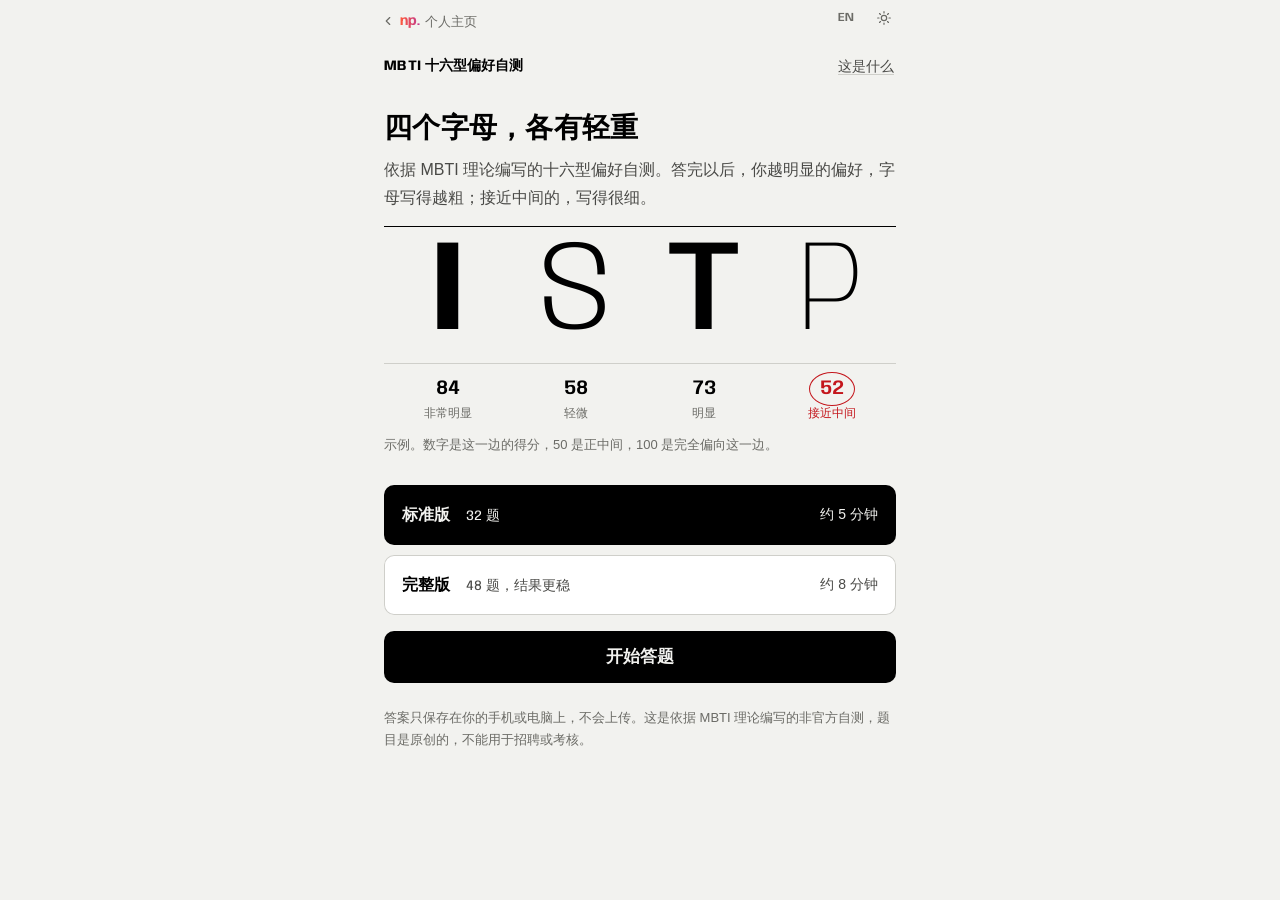
==== commit 3d84c8f0: "feat(mbti): add a full English version that follows the site language The test page now reads np:lan" ====
--- a/mbti/index.html
+++ b/mbti/index.html
@@ -1,5 +1,5 @@
 <!doctype html>
-<html lang="zh-CN">
+<html lang="zh-CN" data-lang="zh">
 <head>
 <meta charset="utf-8">
 <meta name="viewport" content="width=device-width, initial-scale=1, viewport-fit=cover">
@@ -12,16 +12,26 @@
 <meta property="og:image" content="https://nolanpix.github.io/mbti/og.png">
 <meta name="theme-color" id="np-theme-color" content="#141413">
 <script>
-/* Fix the theme at load: reuse the site's saved choice (np:theme), otherwise
-   resolve the OS preference once. Nothing switches it later by itself. */
+/* Fix theme and language at load: reuse the site's saved choices (np:theme, np:lang),
+   otherwise resolve the OS theme once. Nothing switches either by itself later. */
 (function () {
   var root = document.documentElement;
-  var theme = null;
-  try { theme = localStorage.getItem('np:theme'); } catch (e) { /* private mode */ }
+  var theme = null, lang = 'zh';
+  try {
+    theme = localStorage.getItem('np:theme');
+    lang = localStorage.getItem('np:lang') === 'en' ? 'en' : 'zh';
+  } catch (e) { /* private mode */ }
   if (theme !== 'light' && theme !== 'dark') {
     theme = window.matchMedia && window.matchMedia('(prefers-color-scheme: light)').matches ? 'light' : 'dark';
   }
   root.setAttribute('data-theme', theme);
+  root.setAttribute('data-lang', lang);
+  root.lang = lang === 'en' ? 'en' : 'zh-CN';
+  if (lang === 'en') {
+    document.title = 'MBTI 16-Type Preference Self-Test';
+    var desc = document.querySelector('meta[name="description"]');
+    if (desc) { desc.setAttribute('content', '32 or 48 situational questions show how clear each of your four preferences is. An unofficial self-test based on MBTI theory; answers stay on your device.'); }
+  }
   var meta = document.getElementById('np-theme-color');
   if (meta) { meta.setAttribute('content', theme === 'light' ? '#F2F2EF' : '#141413'); }
 })();
@@ -93,6 +103,10 @@
 :root:not([data-theme]) .theme-btn{display:none}
 :root[data-theme="dark"] .theme-btn .i-sun,
 :root[data-theme="light"] .theme-btn .i-moon{display:none}
+:root[data-lang="zh"] .only-en,:root[data-lang="en"] .only-zh{display:none}
+.top-right{display:flex;align-items:center;gap:2px}
+.lang-btn{min-width:36px;height:36px;display:inline-flex;align-items:center;justify-content:center;border-radius:9px;color:var(--ink-3);font:600 12px/1 var(--lat);letter-spacing:.04em;padding:0 7px}
+.lang-btn:hover{color:var(--ink);background:var(--paper-2)}
 .bar{height:60px;display:grid;grid-template-columns:1fr auto 1fr;align-items:center}
 .bar .bl{justify-self:start}.bar .br{justify-self:end}
 .brand{font-size:14px;font-weight:600;text-decoration:none;padding:10px 0;display:inline-block}
@@ -233,10 +247,10 @@
 </head>
 <body>
 <div class="app">
-  <div class="top"><a class="home" href="../" aria-label="回到 Nolan Pierce 的个人主页"><svg width="14" height="14" viewBox="0 0 24 24" fill="none" stroke="currentColor" stroke-width="2" stroke-linecap="round" stroke-linejoin="round" aria-hidden="true"><path d="M15 18l-6-6 6-6"/></svg><span class="np grad">np.</span><span>个人主页</span></a><button class="theme-btn" type="button" data-theme-toggle aria-label="切换到深色模式" title="切换到深色模式"><svg class="i-moon" viewBox="0 0 24 24" aria-hidden="true"><path d="M20 14.5A8.5 8.5 0 0 1 9.5 4 8.5 8.5 0 1 0 20 14.5z"/></svg><svg class="i-sun" viewBox="0 0 24 24" aria-hidden="true"><circle cx="12" cy="12" r="4"/><path d="M12 2.5v2M12 19.5v2M2.5 12h2M19.5 12h2M5.3 5.3l1.4 1.4M17.3 17.3l1.4 1.4M5.3 18.7l1.4-1.4M17.3 6.7l1.4-1.4"/></svg></button></div>
+  <div class="top"><a class="home" href="../" aria-label="回到 Nolan Pierce 的个人主页" data-home-link><svg width="14" height="14" viewBox="0 0 24 24" fill="none" stroke="currentColor" stroke-width="2" stroke-linecap="round" stroke-linejoin="round" aria-hidden="true"><path d="M15 18l-6-6 6-6"/></svg><span class="np grad">np.</span><span class="only-zh">个人主页</span><span class="only-en">home</span></a><div class="top-right"><button class="lang-btn" type="button" data-lang-toggle aria-label="Switch to English" title="Switch to English">EN</button><button class="theme-btn" type="button" data-theme-toggle aria-label="切换到深色模式" title="切换到深色模式"><svg class="i-moon" viewBox="0 0 24 24" aria-hidden="true"><path d="M20 14.5A8.5 8.5 0 0 1 9.5 4 8.5 8.5 0 1 0 20 14.5z"/></svg><svg class="i-sun" viewBox="0 0 24 24" aria-hidden="true"><circle cx="12" cy="12" r="4"/><path d="M12 2.5v2M12 19.5v2M2.5 12h2M19.5 12h2M5.3 5.3l1.4 1.4M17.3 17.3l1.4 1.4M5.3 18.7l1.4-1.4M17.3 6.7l1.4-1.4"/></svg></button></div></div>
   <header class="bar" id="bar"></header>
   <main id="main" tabindex="-1">
-    <noscript><p class="noscript">这个自测需要开启 JavaScript 才能使用。</p></noscript>
+    <noscript><p class="noscript only-zh">这个自测需要开启 JavaScript 才能使用。</p><p class="noscript only-en">This test needs JavaScript enabled.</p></noscript>
   </main>
 </div>
 <div class="sheet-wrap" id="sheet" hidden></div>
@@ -244,25 +258,47 @@
 <script>
 (function () {
   var root = document.documentElement;
-  var btn = document.querySelector('[data-theme-toggle]');
+  var themeBtn = document.querySelector('[data-theme-toggle]');
+  var langBtn = document.querySelector('[data-lang-toggle]');
+  var home = document.querySelector('[data-home-link]');
   var meta = document.getElementById('np-theme-color');
-  function sync() {
+  function lang() { return root.getAttribute('data-lang') === 'en' ? 'en' : 'zh'; }
+  function L(zh, en) { return lang() === 'en' ? en : zh; }
+  function syncTheme() {
     var light = root.getAttribute('data-theme') === 'light';
     if (meta) { meta.setAttribute('content', light ? '#F2F2EF' : '#141413'); }
-    if (!btn) { return; }
-    var label = light ? '切换到深色模式' : '切换到浅色模式';
-    btn.setAttribute('aria-label', label);
-    btn.title = label;
-  }
-  if (btn) {
-    btn.addEventListener('click', function () {
+    if (!themeBtn) { return; }
+    var label = light ? L('切换到深色模式', 'Switch to dark mode') : L('切换到浅色模式', 'Switch to light mode');
+    themeBtn.setAttribute('aria-label', label);
+    themeBtn.title = label;
+  }
+  function syncLang() {
+    if (langBtn) {
+      langBtn.textContent = L('EN', '中文');
+      var label = L('Switch to English', '切换到中文');
+      langBtn.setAttribute('aria-label', label); langBtn.title = label;
+    }
+    if (home) {
+      var hl = L('回到 Nolan Pierce 的个人主页', 'Back to Nolan Pierce’s home page');
+      home.setAttribute('aria-label', hl); home.title = hl;
+    }
+    syncTheme();
+  }
+  window.__mbtiSyncChrome = syncLang;
+  if (themeBtn) {
+    themeBtn.addEventListener('click', function () {
       var next = root.getAttribute('data-theme') === 'light' ? 'dark' : 'light';
       root.setAttribute('data-theme', next);
       try { localStorage.setItem('np:theme', next); } catch (e) { /* private mode */ }
-      sync();
+      syncTheme();
     });
   }
-  sync();
+  if (langBtn) {
+    langBtn.addEventListener('click', function () {
+      if (window.__mbtiSetLang) { window.__mbtiSetLang(lang() === 'en' ? 'zh' : 'en'); }
+    });
+  }
+  syncLang();
 })();
 </script>
 <script>
@@ -407,7 +443,7 @@
 
 (function () {
   'use strict';
-  var D = {"version":"2026-11-26","siteUrl":"https://nolanpix.github.io/mbti/","items":[{"id":1,"dim":"EI","n":1,"top":"first","prompt":"忙完一周，周五晚上空出来了。","first":"约几个人出去吃饭聊天，热闹一阵就缓过来了。","second":"回家一个人待着，安静一阵就缓过来了。"},{"id":2,"dim":"EI","n":2,"top":"second","prompt":"碰到一个想不通的问题。","first":"找人聊一聊，说着说着思路就清楚了。","second":"先自己想一想，理出头绪再找人商量。"},{"id":3,"dim":"EI","n":3,"top":"first","prompt":"开会讨论一个新方案。","first":"边听边说，想到什么先抛出来。","second":"先听大家说，想清楚了再开口。"},{"id":4,"dim":"EI","n":4,"top":"second","prompt":"刚加入一个新团队。","first":"主动找人聊，很快就和大家熟了。","second":"先观察一阵，再和几个人慢慢熟起来。"},{"id":5,"dim":"EI","n":5,"top":"first","prompt":"连着和人打了一整天交道。","first":"还挺有精神，晚上也愿意再约人见面。","second":"有点累了，很想关上门安静待一会儿。"},{"id":6,"dim":"EI","n":6,"top":"second","prompt":"说到你的朋友圈子。","first":"认识的人很多，各种场合都有能聊的人。","second":"朋友不算多，但有几个可以无话不谈。"},{"id":7,"dim":"EI","n":7,"top":"first","prompt":"学一样新东西。","first":"喜欢边做边和人交流，在讨论里学得快。","second":"喜欢先自己看材料，琢磨透了再动手。"},{"id":8,"dim":"EI","n":8,"top":"second","prompt":"心里冒出一个新想法。","first":"很想马上说给别人听，听听大家的反应。","second":"喜欢先在心里放一放，想成熟了再说。"},{"id":9,"dim":"EI","n":9,"top":"first","prompt":"你理想的工作环境。","first":"开放热闹，有人可以随时交流。","second":"安静少打扰，可以专心做事。"},{"id":10,"dim":"EI","n":10,"top":"second","prompt":"别人问你周末过得怎么样。","first":"能聊挺多，从这件事说到那件事。","second":"简单说几句，除非对方真的感兴趣。"},{"id":11,"dim":"EI","n":11,"top":"first","prompt":"一个人去陌生的城市旅行。","first":"喜欢和当地人或同行的人搭话。","second":"喜欢自己慢慢逛，不太需要交谈。"},{"id":12,"dim":"EI","n":12,"top":"second","prompt":"说到你的兴趣爱好。","first":"喜欢的东西挺多，每样都能聊上几句。","second":"喜欢的东西不多，但每样都钻得比较深。"},{"id":13,"dim":"SN","n":1,"top":"second","prompt":"听别人讲一件事。","first":"记得具体发生了什么、谁说了什么。","second":"记得大概的意思，以及它让我想到了什么。"},{"id":14,"dim":"SN","n":2,"top":"first","prompt":"拿到一项新任务。","first":"先看清楚具体要求，一步一步来。","second":"先想清楚最终要达成什么，再找自己的做法。"},{"id":15,"dim":"SN","n":3,"top":"second","prompt":"别人夸你，哪种更让你高兴？","first":"做事踏实，交给你很放心。","second":"有想法，常能想到别人想不到的。"},{"id":16,"dim":"SN","n":4,"top":"first","prompt":"看一部电影。","first":"更在意情节合不合理、细节真不真实。","second":"更在意它想表达什么、留给我的余味。"},{"id":17,"dim":"SN","n":5,"top":"second","prompt":"给朋友指路。","first":"说具体的：过两个路口，看到药店右转。","second":"说大概的：往东走，商场那一片就是。"},{"id":18,"dim":"SN","n":6,"top":"first","prompt":"安排一件以前做过的事。","first":"用以前验证过的办法，稳妥省心。","second":"想试试新办法，说不定效果更好。"},{"id":19,"dim":"SN","n":7,"top":"second","prompt":"大家讨论问题时，你更常说的是：","first":"“具体怎么做？先把眼前的解决了。”","second":"“再往后想想，这件事会变成什么样？”"},{"id":20,"dim":"SN","n":8,"top":"first","prompt":"学用一个新软件。","first":"跟着教程，一步一步操作。","second":"先摸清整体逻辑，再自己摸索着用。"},{"id":21,"dim":"SN","n":9,"top":"second","prompt":"向别人描述一个地方。","first":"说那里有什么、长什么样。","second":"说那里给人什么感觉、像什么。"},{"id":22,"dim":"SN","n":10,"top":"first","prompt":"做判断时，你更相信：","first":"亲眼见过、亲身经历过的事。","second":"自己的直觉和预感。"},{"id":23,"dim":"SN","n":11,"top":"second","prompt":"布置自己的房间。","first":"先量好尺寸，想清楚每样东西放哪。","second":"先想要一种什么氛围，细节边做边定。"},{"id":24,"dim":"SN","n":12,"top":"first","prompt":"做重复的日常工作。","first":"做熟了心里踏实，能又快又好。","second":"容易觉得没意思，总想改改流程。"},{"id":25,"dim":"TF","n":1,"top":"first","prompt":"朋友找你倾诉烦恼。","first":"帮他分析问题出在哪，想想怎么解决。","second":"先陪着他，让他觉得有人理解。"},{"id":26,"dim":"TF","n":2,"top":"second","prompt":"要做一个两难的决定。","first":"主要看哪个选项更合理、更有效。","second":"主要看它对相关的人意味着什么。"},{"id":27,"dim":"TF","n":3,"top":"first","prompt":"同事的方案有个明显的漏洞。","first":"直接指出来，早改早好。","second":"先肯定他的用心，再委婉地提出来。"},{"id":28,"dim":"TF","n":4,"top":"second","prompt":"评价一件事办得好不好。","first":"看目标有没有达到、标准是否一致。","second":"看大家是不是觉得被尊重、被照顾到了。"},{"id":29,"dim":"TF","n":5,"top":"first","prompt":"熟人更常这样形容你：","first":"讲道理，看问题客观。","second":"体贴，有人情味。"},{"id":30,"dim":"TF","n":6,"top":"second","prompt":"团队里起了争执。","first":"先弄清楚谁说得对，按事实来。","second":"先让气氛缓下来，照顾到每个人的感受。"},{"id":31,"dim":"TF","n":7,"top":"first","prompt":"收到一条批评。","first":"我更在意它有没有道理。","second":"我更在意对方说话的方式和态度。"},{"id":32,"dim":"TF","n":8,"top":"second","prompt":"分一笔团队奖金。","first":"按规则和贡献分，一视同仁。","second":"也考虑每个人的处境和难处。"},{"id":33,"dim":"TF","n":9,"top":"first","prompt":"看到一条有争议的新闻。","first":"先想事实是否成立、逻辑通不通。","second":"先想到当事人的处境和感受。"},{"id":34,"dim":"TF","n":10,"top":"second","prompt":"给朋友挑礼物。","first":"挑实用的，对方确实用得上。","second":"挑有心意的，能让对方感动。"},{"id":35,"dim":"TF","n":11,"top":"first","prompt":"朋友问你：“我这件事做得对吗？”","first":"照实说我的判断，哪怕不中听。","second":"顾及他此刻的心情，挑合适的方式说。"},{"id":36,"dim":"TF","n":12,"top":"second","prompt":"你更受不了哪一种？","first":"做事没逻辑，前后矛盾。","second":"待人冷漠，不顾别人感受。"},{"id":37,"dim":"JP","n":1,"top":"second","prompt":"周末出去玩。","first":"提前定好去哪、几点出发、吃什么。","second":"定个大概方向，到时候看心情。"},{"id":38,"dim":"JP","n":2,"top":"first","prompt":"有一项一周后截止的工作。","first":"尽早开始，按计划一点点做完。","second":"先酝酿着，临近截止时效率最高。"},{"id":39,"dim":"JP","n":3,"top":"second","prompt":"计划被临时打乱了。","first":"有点烦，想尽快重新排好。","second":"还好，正好看看有没有别的机会。"},{"id":40,"dim":"JP","n":4,"top":"first","prompt":"你的桌面或电脑文件夹。","first":"东西有固定位置，找起来很方便。","second":"看着有点乱，但我自己知道在哪。"},{"id":41,"dim":"JP","n":5,"top":"second","prompt":"面对几个选项时。","first":"喜欢早点定下来，心里踏实。","second":"喜欢多留一阵，看看还有没有更好的。"},{"id":42,"dim":"JP","n":6,"top":"first","prompt":"出门旅行收拾行李。","first":"提前列好清单，一样样收好。","second":"出发前一晚，想到什么装什么。"},{"id":43,"dim":"JP","n":7,"top":"second","prompt":"一天开始的时候。","first":"心里有张待办清单，按顺序处理。","second":"看当天情况，哪件事有感觉就先做。"},{"id":44,"dim":"JP","n":8,"top":"first","prompt":"一件事已经有了结论。","first":"定了就照办，不想再反复。","second":"有新情况的话，随时可以再改。"},{"id":45,"dim":"JP","n":9,"top":"second","prompt":"逛街或网购。","first":"想好要买什么，买完就走。","second":"喜欢随便逛逛，常有意外收获。"},{"id":46,"dim":"JP","n":10,"top":"first","prompt":"手上同时有好几件事。","first":"做完一件再开始下一件。","second":"几件事穿插着做，换着来不累。"},{"id":47,"dim":"JP","n":11,"top":"second","prompt":"约朋友吃饭。","first":"提前几天约好时间和地点。","second":"当天临时约，说走就走。"},{"id":48,"dim":"JP","n":12,"top":"first","prompt":"公司有很细的规章制度。","first":"有章可循，做事心里有底。","second":"规定太细，觉得被束缚。"}],"types":{"ESTJ":{"one":"务实、果断，善于组织人和事，高效地把事情做成。","desc":"你务实、讲事实，决定得快，也落实得快。你善于组织项目和人员，用最有效率的方式取得结果，也会照管好日常细节。你有一套清楚的逻辑标准，自己严格遵循，也希望别人这样做。","role":"主事人","role_en":"Organizer","role_group":"守序派","group_en":"Order Keepers","tagline":"把人和事安排明白，让计划按时落地。"},"ESTP":{"one":"灵活务实，着眼眼前的结果，喜欢用行动解决问题。","desc":"你务实、灵活，关心此时此地，希望事情立刻见效。比起长篇的理论，你更愿意动手去解决问题。你随性，享受和人一起做事的时刻，在实践中学得最快。","role":"闯将","role_en":"Trailblazer","role_group":"应变派","group_en":"Improvisers","tagline":"先上手再说，在行动里找答案。"},"ESFJ":{"one":"热心、认真、乐于合作，用心照顾身边人的需要。","desc":"你热心、认真，希望身边的环境和睦，并愿意为此付出努力。你喜欢和人合作，准确、按时地完成任务，小事也会善始善终。你留意别人日常的需要并设法满足，也希望自己的付出被看到。","role":"张罗人","role_en":"Host","role_group":"守序派","group_en":"Order Keepers","tagline":"热心张罗，让每个人都被照顾到。"},"ESFP":{"one":"外向、友善、热爱生活，能让工作变得有趣。","desc":"你热爱生活，也喜欢人，喜欢和大家一起把事情办成。你把常识和实在的态度带到工作里，还能让工作变得有趣。你灵活随性，很快就能适应新的人和环境，和别人一起尝试新东西时学得最好。","role":"开心果","role_en":"Sunshine","role_group":"应变派","group_en":"Improvisers","tagline":"走到哪里，热闹和笑声就跟到哪里。"},"ENTJ":{"one":"坦率、果断，乐于领导，善于发现低效并建立制度。","desc":"你坦率、果断，愿意承担领导的责任。你能很快看出不合逻辑、效率低的流程，并建立一套完整的制度来解决问题。你喜欢长远规划、设定目标，乐于学习，也喜欢把知识教给别人。","role":"掌舵人","role_en":"Helmsman","role_group":"求真派","group_en":"Truth Seekers","tagline":"看准方向，带着队伍一路向前。"},"ENTP":{"one":"敏捷、机智、直言，喜欢解决新的难题。","desc":"你思维敏捷、反应快，能激发身边的人。你擅长解决新的、有挑战的问题，先想出各种可能，再从策略上加以分析。你善于看人，厌倦例行公事，很少用同一种方式做同一件事。","role":"破题人","role_en":"Reframer","role_group":"求真派","group_en":"Truth Seekers","tagline":"换个角度看问题，总能找到新解法。"},"ENFJ":{"one":"温暖、有同理心，善于看到别人的潜力并帮他们成长。","desc":"你温暖、反应敏锐、有责任感，对别人的情绪、需要和动机很敏感。你在每个人身上都能看到潜力，想帮他们实现出来，常常是推动个人和团队成长的那个人。你善于交往，能在团体里鼓舞人心。","role":"召集人","role_en":"Convener","role_group":"寻意派","group_en":"Meaning Seekers","tagline":"把人聚到一起，朝同一个方向出发。"},"ENFP":{"one":"热情、富有想象力，总能看到生活里的各种可能。","desc":"你热情洋溢，觉得生活充满可能。你能很快把各种信息联系起来，凭着看到的规律自信地行动。你需要别人的肯定，也乐于给别人赞赏和支持。你随性灵活，常常靠即兴发挥和好口才解决问题。","role":"点火人","role_en":"Igniter","role_group":"寻意派","group_en":"Meaning Seekers","tagline":"满脑子新可能，还能把大家的热情点起来。"},"ISTJ":{"one":"安静、可靠，想清楚该做什么，然后稳稳地做完。","desc":"你务实、讲事实，靠周密和可靠把事情做成。决定了该做什么，就按部就班地推进，不容易被打扰。你喜欢把工作和生活安排得井井有条，看重承诺和传统。","role":"守约人","role_en":"Keeper","role_group":"守序派","group_en":"Order Keepers","tagline":"答应的事，就一件件扎实做到。"},"ISTP":{"one":"安静的观察者，问题一来就动手找出可行的办法。","desc":"你平时宽容、随和，在旁边安静地观察；问题一出现，你会迅速行动，找到真正管用的办法。你喜欢弄清东西是怎么运作的，能很快从一堆信息里抓住关键，看重因果、逻辑和效率。","role":"巧手匠","role_en":"Tinkerer","role_group":"应变派","group_en":"Improvisers","tagline":"拆开、弄懂、修好，靠的是一双手。"},"ISFJ":{"one":"安静、友善、负责，记得对别人重要的小事。","desc":"你认真、体贴、做事细致，答应的事会稳稳当当地做到。你留意身边人的具体情况，在意他们的感受，愿意花心思营造一个有序又和睦的环境。","role":"照看人","role_en":"Caretaker","role_group":"守序派","group_en":"Order Keepers","tagline":"默默把身边的人照顾周到。"},"ISFP":{"one":"安静、友善、敏感，享受当下，忠于自己的价值观。","desc":"你温和、体贴，享受身边正在发生的事情。你喜欢有自己的空间，按自己的节奏做事。你忠于自己的价值观和在乎的人，不喜欢争执，也不会把自己的看法强加给别人。","role":"调色师","role_en":"Colorist","role_group":"应变派","group_en":"Improvisers","tagline":"用自己的方式感受世界，也让它更好看一点。"},"INTJ":{"one":"有独到的想法和很强的执行力，善于看清长远的格局。","desc":"你能很快从纷杂的事情里看出规律，形成自己的长远判断，并且有很强的动力把想法变成现实。一旦投入，你会把事情组织起来做到底。你独立、爱质疑，对自己和别人的能力都有很高的标准。","role":"布局者","role_en":"Strategist","role_group":"求真派","group_en":"Truth Seekers","tagline":"先想清终局，再一步步落子。"},"INTP":{"one":"对感兴趣的一切都想找出合乎逻辑的解释。","desc":"你偏爱理论和抽象，对想法的兴趣常常超过对社交的兴趣。你安静、灵活，在感兴趣的领域能非常专注，解决问题的能力很强。你习惯质疑和分析，有时会显得挑剔。","role":"解谜人","role_en":"Puzzler","role_group":"求真派","group_en":"Truth Seekers","tagline":"对一切规律都好奇，非要弄明白为什么。"},"INFJ":{"one":"在想法和关系里寻找意义，对人有洞察，按坚定的价值观行事。","desc":"你想弄清事情背后的意义，也想理解人们的动机，常常比别人更早看到一件事会往哪里走。你认真、有原则，对怎样让大家过得更好有清晰的想象，并且会有条理地去实现它。","role":"掌灯人","role_en":"Lamplighter","role_group":"寻意派","group_en":"Meaning Seekers","tagline":"看得远一点，也愿意替别人照亮前路。"},"INFP":{"one":"理想主义，忠于自己的价值，想帮别人活出更好的自己。","desc":"你希望自己的生活和所做的事与内心的价值一致。你好奇，很快能看到各种可能，常常能把一个想法变成现实的起点。你努力理解别人，帮他们发挥潜力；平时灵活包容，触及原则时会很坚定。","role":"织梦人","role_en":"Dreamweaver","role_group":"寻意派","group_en":"Meaning Seekers","tagline":"心里装着一个更好的世界，慢慢把它织出来。"}},"theory":{"functions":{"Se":{"name":"外倾实感","kw":"体验","does":"关注此时此地的真实情况，喜欢亲身去体验、马上去行动。","grip":"你可能纠缠在外界琐碎的细节里，或者在吃喝玩乐上放纵，觉得周围充满敌意。"},"Si":{"name":"内倾实感","kw":"记忆","does":"把眼前的情况和过去的经验对照，对具体细节记得很牢。","grip":"你可能钻进一些零散的事实和细节里出不来，变得退缩、低落，或者过分担心身体的小毛病。"},"Ne":{"name":"外倾直觉","kw":"联想","does":"在外部世界里看到各种可能，善于把想法联系起来，再分享出去。","grip":"你可能忽然看不清事实和细节，冲动行事，或者被各种可能的坏结果吓到，把未来想得很糟。"},"Ni":{"name":"内倾直觉","kw":"远见","does":"把零散的意象和线索串起来，用新的角度看事情，相信内心的洞见。","grip":"你可能冒出“要出大事了”的念头，把未来想成一场灾难，或者在没有意义的地方硬找意义。"},"Te":{"name":"外倾思考","kw":"组织","does":"在外部世界里追求逻辑和秩序，善于组织人和资源去达成目标。","grip":"你可能变得对别人很挑剔、很严厉，急着动手去纠正问题，结果往往适得其反。"},"Ti":{"name":"内倾思考","kw":"分析","does":"追求想法内部的严密和自洽，能进入专注、客观的分析状态。","grip":"你可能对自己格外苛刻，觉得自己不够好，变得低落、退缩，看事情非黑即白。"},"Fe":{"name":"外倾情感","kw":"和谐","does":"关心人与人之间是否融洽，乐于鼓励别人，在意大家的感受。","grip":"你可能情绪起伏很大，在关系里变得格外敏感，反应比平时强烈很多。"},"Fi":{"name":"内倾情感","kw":"价值","does":"让自己的行动和想法与内心的价值保持一致，敏感而有同理心。","grip":"你可能对情绪变得很敏感，却又努力把它压住、藏起来，害怕被强烈的感受淹没。"}},"dims":{"EI":{"label":"精力从哪里来","mid":"和人在一起、自己独处都能让你充电，要看当时的状态和场合。","poles":{"E":{"name":"外倾","means":"和人交流、参与外面的事情让你充满能量，你常常边说边想。","tip":"偏好内倾的人想清楚了才开口。开会前把议题发给他们，给他们一点时间，往往能听到更好的想法。"},"I":{"name":"内倾","means":"独处和安静的思考让你恢复精力，你习惯想清楚了再说。","tip":"偏好外倾的人边说边想，第一句话不一定是结论。你需要时间时，可以直接说“我想一下再回复你”。"}}},"SN":{"label":"怎样接收信息","mid":"你既看重具体的事实，也会留意背后的可能，两种方式都用得上。","poles":{"S":{"name":"实感","means":"你更相信具体的事实和亲身经验，注重细节和实际。","tip":"偏好直觉的人先讲大方向和可能性。先听完他们的整体想法，再一起把细节补上。"},"N":{"name":"直觉","means":"你更留意事情之间的联系和可能性，喜欢先看整体和未来。","tip":"偏好实感的人想先听具体的例子和事实，再听你看到的整体方向。"}}},"TF":{"label":"怎样做决定","mid":"做决定时你会同时掂量道理和人情，哪边多一点要看事情。","poles":{"T":{"name":"思考","means":"做决定时你更看重逻辑和客观标准，对事不对人。","tip":"偏好情感的人在意事情对人的影响。提意见前先肯定对方的用心，他们会更愿意听你讲道理。"},"F":{"name":"情感","means":"做决定时你更看重价值和人的感受，希望大家都被照顾到。","tip":"偏好思考的人对事不对人。他们直接指出问题，往往是在解决事情，不是针对你。"}}},"JP":{"label":"怎样面对外部世界","mid":"你有时喜欢计划，有时更愿意随机应变，取决于事情和场合。","poles":{"J":{"name":"判断","means":"你喜欢事情有计划、有结论，早点定下来会让你安心。","tip":"偏好感知的人喜欢把选项留到最后。约定一个最晚的决定时间，比反复催更有用。"},"P":{"name":"感知","means":"你喜欢保持弹性，随着新情况调整，不急着下结论。","tip":"偏好判断的人需要确定感。哪怕还没想好，也先告诉他们你打算什么时候给答复。"}}}},"identity":{"label":"身份 / Identity（A 还是 T）","intro":"除了四个字母，16Personalities 还加了第五个维度——身份（Identity），用来描述你有多在意外界评价、对自己的情绪和表现有多确定。它不改变你是哪一型，只给同一型增添一点底色。本测试没有测这一维，这里只做说明，帮你理解结果里带的 -A / -T 后缀。","note":"身份维度大致对应心理学“大五”里的情绪稳定性，和前四个字母是相互独立的。","poles":{"A":{"name":"坚决型（Assertive，-A）","means":"对自己比较笃定，不太被外界评价和压力左右，遇到挫折恢复得快，整体更放松、更自信。","watch":"好处是稳，代价是有时会忽略值得在意的信号，或听不进不同意见。"},"T":{"name":"起伏型（Turbulent，-T）","means":"对自己的表现要求更高，更在意别人的看法，情绪起伏更明显。这股“还能更好”的劲常推着你不断改进。","watch":"好处是上进、细心，代价是容易内耗、过度自我批评。"}},"tip":"没有哪一种更好——坚决型给你稳定，起伏型给你动力。想知道自己偏 A 还是 T，可以去 16Personalities 官方测试。"}},"art":{"ESTJ":"<svg xmlns=\"http://www.w3.org/2000/svg\" viewBox=\"0 0 600 560\" role=\"img\" aria-label=\"ESTJ\" data-head=\"148 94 172 172\"><style>.sc-plate{fill:var(--ill-plate,#1a2030)}.sc-plate2{fill:var(--ill-plate2,#222a3d)}.sc-floor{fill:var(--ill-floor,#141926)}.sc-shadow{fill:var(--ill-shadow,#0b0e16)}<\/style><g class=\"ill-bg\"><path d=\"M40.0 40.0 L560.0 56.0 L548.0 372.0 L52.0 356.0 Z\" fill=\"#000\" class=\"sc-plate\"/><path d=\"M40.0 40.0 L560.0 56.0 L556.0 96.0 L44.0 82.0 Z\" fill=\"#000\" class=\"sc-plate2\"/><path d=\"M60.0 446.0 L540.0 446.0 L580.0 552.0 L20.0 552.0 Z\" fill=\"#000\" class=\"sc-floor\"/><path d=\"M70.0 90.0 L230.0 94.0 L230.0 300.0 L70.0 296.0 Z\" fill=\"#447aa6\"/><path d=\"M78.0 296.0 L108.0 296.0 L108.0 186.0 L78.0 186.0 Z\" fill=\"#3d4a6b\"/><path d=\"M108.0 296.0 L117.0 290.0 L117.0 180.0 L108.0 186.0 Z\" fill=\"#293042\"/><path d=\"M78.0 186.0 L108.0 186.0 L117.0 180.0 L87.0 180.0 Z\" fill=\"#6879a7\"/><path d=\"M85.0 198.0 L93.0 198.0 L93.0 209.0 L85.0 209.0 Z\" fill=\"#f2c14e\"/><path d=\"M85.0 220.0 L93.0 220.0 L93.0 231.0 L85.0 231.0 Z\" fill=\"#f2c14e\"/><path d=\"M85.0 242.0 L93.0 242.0 L93.0 253.0 L85.0 253.0 Z\" fill=\"#2d3549\"/><path d=\"M85.0 264.0 L93.0 264.0 L93.0 275.0 L85.0 275.0 Z\" fill=\"#f2c14e\"/><path d=\"M112.0 296.0 L136.0 296.0 L136.0 146.0 L112.0 146.0 Z\" fill=\"#3d4a6b\"/><path d=\"M136.0 296.0 L143.2 290.0 L143.2 140.0 L136.0 146.0 Z\" fill=\"#293042\"/><path d=\"M112.0 146.0 L136.0 146.0 L143.2 140.0 L119.2 140.0 Z\" fill=\"#6879a7\"/><path d=\"M119.0 158.0 L127.0 158.0 L127.0 169.0 L119.0 169.0 Z\" fill=\"#2d3549\"/><path d=\"M119.0 180.0 L127.0 180.0 L127.0 191.0 L119.0 191.0 Z\" fill=\"#2d3549\"/><path d=\"M119.0 202.0 L127.0 202.0 L127.0 213.0 L119.0 213.0 Z\" fill=\"#2d3549\"/><path d=\"M119.0 224.0 L127.0 224.0 L127.0 235.0 L119.0 235.0 Z\" fill=\"#f2c14e\"/><path d=\"M119.0 246.0 L127.0 246.0 L127.0 257.0 L119.0 257.0 Z\" fill=\"#f2c14e\"/><path d=\"M140.0 296.0 L176.0 296.0 L176.0 206.0 L140.0 206.0 Z\" fill=\"#3d4a6b\"/><path d=\"M176.0 296.0 L186.8 290.0 L186.8 200.0 L176.0 206.0 Z\" fill=\"#293042\"/><path d=\"M140.0 206.0 L176.0 206.0 L186.8 200.0 L150.8 200.0 Z\" fill=\"#6879a7\"/><path d=\"M147.0 218.0 L155.0 218.0 L155.0 229.0 L147.0 229.0 Z\" fill=\"#2d3549\"/><path d=\"M147.0 240.0 L155.0 240.0 L155.0 251.0 L147.0 251.0 Z\" fill=\"#2d3549\"/><path d=\"M147.0 262.0 L155.0 262.0 L155.0 273.0 L147.0 273.0 Z\" fill=\"#2d3549\"/><path d=\"M180.0 296.0 L220.0 296.0 L220.0 166.0 L180.0 166.0 Z\" fill=\"#3d4a6b\"/><path d=\"M220.0 296.0 L232.0 290.0 L232.0 160.0 L220.0 166.0 Z\" fill=\"#293042\"/><path d=\"M180.0 166.0 L220.0 166.0 L232.0 160.0 L192.0 160.0 Z\" fill=\"#6879a7\"/><path d=\"M187.0 178.0 L195.0 178.0 L195.0 189.0 L187.0 189.0 Z\" fill=\"#f2c14e\"/><path d=\"M203.0 178.0 L211.0 178.0 L211.0 189.0 L203.0 189.0 Z\" fill=\"#2d3549\"/><path d=\"M187.0 200.0 L195.0 200.0 L195.0 211.0 L187.0 211.0 Z\" fill=\"#2d3549\"/><path d=\"M203.0 200.0 L211.0 200.0 L211.0 211.0 L203.0 211.0 Z\" fill=\"#2d3549\"/><path d=\"M187.0 222.0 L195.0 222.0 L195.0 233.0 L187.0 233.0 Z\" fill=\"#2d3549\"/><path d=\"M203.0 222.0 L211.0 222.0 L211.0 233.0 L203.0 233.0 Z\" fill=\"#2d3549\"/><path d=\"M187.0 244.0 L195.0 244.0 L195.0 255.0 L187.0 255.0 Z\" fill=\"#2d3549\"/><path d=\"M203.0 244.0 L211.0 244.0 L211.0 255.0 L203.0 255.0 Z\" fill=\"#2d3549\"/><path d=\"M187.0 266.0 L195.0 266.0 L195.0 277.0 L187.0 277.0 Z\" fill=\"#2d3549\"/><path d=\"M203.0 266.0 L211.0 266.0 L211.0 277.0 L203.0 277.0 Z\" fill=\"#f2c14e\"/><path d=\"M147.0 90.0 L147.0 300.0 L153.0 300.0 L153.0 90.0 Z\" fill=\"#c9ccd6\"/><path d=\"M70.0 199.0 L230.0 201.0 L230.0 195.0 L70.0 193.0 Z\" fill=\"#c9ccd6\"/><path d=\"M62.0 296.0 L238.0 300.0 L238.0 308.0 L62.0 304.0 Z\" fill=\"#d1d4dc\"/><path d=\"M325.0 112.0 L321.1 126.5 L310.5 137.1 L296.0 141.0 L281.5 137.1 L270.9 126.5 L267.0 112.0 L270.9 97.5 L281.5 86.9 L296.0 83.0 L310.5 86.9 L321.1 97.5 Z\" fill=\"#2b2f38\"/><path d=\"M320.0 112.0 L316.8 124.0 L308.0 132.8 L296.0 136.0 L284.0 132.8 L275.2 124.0 L272.0 112.0 L275.2 100.0 L284.0 91.2 L296.0 88.0 L308.0 91.2 L316.8 100.0 Z\" fill=\"#f5f0ea\"/><path d=\"M272.0 112.0 L296.0 88.0 L296.0 112.0 Z\" fill=\"#f6f2ed\"/><path d=\"M314.7 113.0 L317.6 113.0 L317.6 111.0 L314.7 111.0 Z\" fill=\"#2b2f38\"/><path d=\"M311.7 122.2 L314.2 123.7 L315.2 121.9 L312.7 120.5 Z\" fill=\"#2b2f38\"/><path d=\"M304.5 128.7 L305.9 131.2 L307.7 130.2 L306.2 127.7 Z\" fill=\"#2b2f38\"/><path d=\"M295.0 130.7 L295.0 133.6 L297.0 133.6 L297.0 130.7 Z\" fill=\"#2b2f38\"/><path d=\"M285.8 127.7 L284.3 130.2 L286.1 131.2 L287.5 128.7 Z\" fill=\"#2b2f38\"/><path d=\"M279.3 120.5 L276.8 121.9 L277.8 123.7 L280.3 122.2 Z\" fill=\"#2b2f38\"/><path d=\"M277.3 111.0 L274.4 111.0 L274.4 113.0 L277.3 113.0 Z\" fill=\"#2b2f38\"/><path d=\"M280.3 101.8 L277.8 100.3 L276.8 102.1 L279.3 103.5 Z\" fill=\"#2b2f38\"/><path d=\"M287.5 95.3 L286.1 92.8 L284.3 93.8 L285.8 96.3 Z\" fill=\"#2b2f38\"/><path d=\"M297.0 93.3 L297.0 90.4 L295.0 90.4 L295.0 93.3 Z\" fill=\"#2b2f38\"/><path d=\"M306.2 96.3 L307.7 93.8 L305.9 92.8 L304.5 95.3 Z\" fill=\"#2b2f38\"/><path d=\"M312.7 103.5 L315.2 102.1 L314.2 100.3 L311.7 101.8 Z\" fill=\"#2b2f38\"/><path d=\"M297.5 112.9 L303.5 102.5 L300.5 100.7 L294.5 111.1 Z\" fill=\"#2b2f38\"/><path d=\"M294.9 112.6 L304.3 128.8 L306.4 127.6 L297.1 111.4 Z\" fill=\"#2b2f38\"/><path d=\"M52.0 344.0 L548.0 360.0 L548.0 372.0 L52.0 356.0 Z\" fill=\"#4f9bd9\"/><path d=\"M330.0 474.0 L539.0 470.0 L566.5 494.0 L352.0 500.0 Z\" fill=\"#000\" class=\"sc-shadow\"/><path d=\"M399.9 522.5 L533.1 520.0 L550.6 534.9 L414.0 538.6 Z\" fill=\"#000\" class=\"sc-shadow\"/><path d=\"M116.0 474.0 L344.0 470.0 L374.0 494.0 L140.0 500.0 Z\" fill=\"#000\" class=\"sc-shadow\"/><\/g><g class=\"ill-sc\"><path d=\"M361.0 309.7 L343.0 469.7 L349.0 470.3 L367.0 310.3 Z\" fill=\"#73798f\"/><path d=\"M513.0 310.3 L531.0 470.3 L537.0 469.7 L519.0 309.7 Z\" fill=\"#4b4e5a\"/><path d=\"M334.0 134.0 L546.0 134.0 L546.0 316.0 L334.0 316.0 Z\" fill=\"#5f6475\"/><path d=\"M340.0 140.0 L540.0 140.0 L540.0 310.0 L340.0 310.0 Z\" fill=\"#f5f0ea\"/><path d=\"M340.0 140.0 L430.0 140.0 L400.0 310.0 L340.0 310.0 Z\" fill=\"#ffffff\"/><path d=\"M362.0 246.0 L384.0 246.0 L384.0 290.0 L362.0 290.0 Z\" fill=\"#4f9bd9\"/><path d=\"M376.0 246.0 L384.0 246.0 L384.0 290.0 L376.0 290.0 Z\" fill=\"#2c6492\"/><path d=\"M396.0 220.0 L418.0 220.0 L418.0 290.0 L396.0 290.0 Z\" fill=\"#4f9bd9\"/><path d=\"M410.0 220.0 L418.0 220.0 L418.0 290.0 L410.0 290.0 Z\" fill=\"#2c6492\"/><path d=\"M430.0 232.0 L452.0 232.0 L452.0 290.0 L430.0 290.0 Z\" fill=\"#4f9bd9\"/><path d=\"M444.0 232.0 L452.0 232.0 L452.0 290.0 L444.0 290.0 Z\" fill=\"#2c6492\"/><path d=\"M464.0 186.0 L486.0 186.0 L486.0 290.0 L464.0 290.0 Z\" fill=\"#3fae7c\"/><path d=\"M478.0 186.0 L486.0 186.0 L486.0 290.0 L478.0 290.0 Z\" fill=\"#2e6a4f\"/><path d=\"M498.0 160.0 L520.0 160.0 L520.0 290.0 L498.0 290.0 Z\" fill=\"#f2c14e\"/><path d=\"M512.0 160.0 L520.0 160.0 L520.0 290.0 L512.0 290.0 Z\" fill=\"#b0841c\"/><path d=\"M356.0 294.0 L530.0 294.0 L530.0 290.0 L356.0 290.0 Z\" fill=\"#3d4a6b\"/><path d=\"M365.0 237.7 L509.0 157.7 L507.0 154.3 L363.0 234.3 Z\" fill=\"#e8735a\"/><path d=\"M496.0 150.0 L516.0 148.0 L508.0 168.0 Z\" fill=\"#e8735a\"/><path d=\"M388.0 448.0 L394.0 448.0 L394.0 476.0 L388.0 476.0 Z\" fill=\"#483021\"/><path d=\"M516.0 448.0 L522.0 448.0 L522.0 476.0 L516.0 476.0 Z\" fill=\"#483021\"/><path d=\"M380.0 440.0 L530.0 440.0 L556.0 424.4 L406.0 424.4 Z\" fill=\"#bc8868\"/><path d=\"M380.0 440.0 L530.0 440.0 L530.0 449.0 L380.0 449.0 Z\" fill=\"#8b5a3c\"/><path d=\"M530.0 440.0 L556.0 424.4 L556.0 433.4 L530.0 449.0 Z\" fill=\"#553b2a\"/><path d=\"M410.0 440.0 L470.0 440.0 L484.0 432.0 L424.0 432.0 Z\" fill=\"#d9dbe2\"/><path d=\"M424.0 432.0 L484.0 432.0 L490.0 388.0 L430.0 388.0 Z\" fill=\"#2b2f38\"/><path d=\"M429.0 428.0 L481.0 428.0 L486.0 392.0 L434.0 392.0 Z\" fill=\"#5aa9e6\"/><path d=\"M429.0 428.0 L450.0 428.0 L454.0 392.0 L434.0 392.0 Z\" fill=\"#74b6e9\"/><path d=\"M100.0 420.0 L178.0 420.0 L192.0 411.6 L114.0 411.6 Z\" fill=\"#bc8868\"/><path d=\"M100.0 420.0 L178.0 420.0 L178.0 470.0 L100.0 470.0 Z\" fill=\"#8b5a3c\"/><path d=\"M100.0 420.0 L139.0 420.0 L132.8 470.0 L100.0 470.0 Z\" fill=\"#ab6f4b\"/><path d=\"M178.0 420.0 L192.0 411.6 L192.0 461.6 L178.0 470.0 Z\" fill=\"#553b2a\"/><path d=\"M100.0 441.0 L178.0 441.0 L178.0 448.0 L100.0 448.0 Z\" fill=\"#6f4a34\"/><path d=\"M508.0 440.0 L552.0 440.0 L546.7 470.0 L513.3 470.0 Z\" fill=\"#c9623f\"/><path d=\"M508.0 440.0 L530.0 440.0 L527.8 470.0 L513.3 470.0 Z\" fill=\"#d07a5d\"/><path d=\"M505.4 432.0 L554.6 432.0 L552.0 442.0 L508.0 442.0 Z\" fill=\"#d8927a\"/><path d=\"M530.0 434.0 L514.4 417.1 L490.2 411.0 Z\" fill=\"#55c190\"/><path d=\"M530.0 434.0 L526.1 405.3 L505.5 381.4 Z\" fill=\"#3fae7c\"/><path d=\"M530.0 434.0 L544.2 406.4 L540.8 372.9 Z\" fill=\"#55c190\"/><path d=\"M530.0 434.0 L551.0 420.5 L562.1 395.7 Z\" fill=\"#2e6a4f\"/><path d=\"M530.0 434.0 L550.0 433.0 L567.6 420.3 Z\" fill=\"#378b65\"/><\/g><g class=\"ill-bd\"><path d=\"M489.8 373.2 L506.0 377.5 L506.4 378.8 L491.9 386.1 Z\" fill=\"#e68570\"/><path d=\"M491.9 386.1 L503.1 406.7 L511.5 407.3 L499.1 382.5 Z\" fill=\"#e26e55\"/><path d=\"M499.1 382.5 L511.5 407.3 L518.0 404.0 L506.3 378.8 Z\" fill=\"#bf4328\"/><path d=\"M503.1 406.7 L496.8 417.6 L502.0 421.1 L511.5 407.3 Z\" fill=\"#e26e55\"/><path d=\"M511.5 407.3 L502.0 421.1 L507.2 424.7 L517.5 411.4 Z\" fill=\"#bf4328\"/><path d=\"M518.0 404.0 L518.8 407.8 L517.5 411.4 L511.5 407.3 Z\" fill=\"#b24027\"/><path d=\"M496.8 417.6 L490.8 423.6 L497.2 428.0 L502.0 421.1 Z\" fill=\"#ebc1a0\"/><path d=\"M502.0 421.1 L497.2 428.0 L503.7 432.5 L507.2 424.7 Z\" fill=\"#d7925c\"/><path d=\"M490.8 423.6 L490.6 430.8 L493.8 433.0 L497.2 428.0 Z\" fill=\"#e9ba95\"/><path d=\"M497.2 428.0 L493.8 433.0 L497.0 435.3 L503.7 432.5 Z\" fill=\"#cc7e42\"/><path d=\"M496.0 418.8 L488.2 422.5 L492.2 423.2 Z\" fill=\"#e9bb97\"/><path d=\"M472.3 445.6 L477.2 477.1 L486.3 476.7 L482.8 444.5 Z\" fill=\"#313a4e\"/><path d=\"M482.8 444.5 L486.3 476.7 L495.3 475.7 L493.3 443.3 Z\" fill=\"#232834\"/><path d=\"M477.2 477.1 L478.4 508.9 L486.0 508.9 L486.3 476.7 Z\" fill=\"#313a4e\"/><path d=\"M486.3 476.7 L486.0 508.9 L493.6 509.0 L495.3 476.8 Z\" fill=\"#232834\"/><path d=\"M495.3 475.7 L495.3 476.8 L486.3 476.7 Z\" fill=\"#202631\"/><path d=\"M478.4 503.9 L478.4 508.9 L486.0 508.9 L486.0 504.0 Z\" fill=\"#212732\"/><path d=\"M486.0 504.0 L486.0 508.9 L493.6 509.0 L493.6 504.0 Z\" fill=\"#181c22\"/><path d=\"M493.6 509.0 L478.4 508.9 L472.9 512.4 L493.6 513.0 Z\" fill=\"#464c5b\"/><path d=\"M493.6 513.0 L472.9 512.4 L469.2 516.8 L494.8 517.0 Z\" fill=\"#24272d\"/><path d=\"M478.4 512.5 L472.9 512.4 L469.2 516.8 L478.3 516.8 Z\" fill=\"#2b2f38\"/><path d=\"M494.8 517.0 L469.2 516.8 L469.2 519.9 L494.7 520.1 Z\" fill=\"#f0ede6\"/><path d=\"M446.7 443.3 L444.7 475.7 L453.7 476.7 L457.2 444.5 Z\" fill=\"#313a4e\"/><path d=\"M457.2 444.5 L453.7 476.7 L462.8 477.1 L467.7 445.6 Z\" fill=\"#232834\"/><path d=\"M444.7 476.8 L446.4 509.0 L454.0 508.9 L453.7 476.7 Z\" fill=\"#313a4e\"/><path d=\"M453.7 476.7 L454.0 508.9 L461.6 508.9 L462.8 477.1 Z\" fill=\"#232834\"/><path d=\"M444.7 475.7 L444.7 476.8 L453.7 476.7 Z\" fill=\"#2b3343\"/><path d=\"M446.4 504.0 L446.4 509.0 L454.0 508.9 L454.0 504.0 Z\" fill=\"#212732\"/><path d=\"M454.0 504.0 L454.0 508.9 L461.6 508.9 L461.6 503.9 Z\" fill=\"#181c22\"/><path d=\"M461.6 508.9 L446.4 509.0 L441.0 512.6 L461.6 512.9 Z\" fill=\"#464c5b\"/><path d=\"M461.6 512.9 L441.0 512.6 L437.4 517.0 L462.9 516.8 Z\" fill=\"#24272d\"/><path d=\"M446.4 512.6 L441.0 512.6 L437.4 517.0 L446.5 517.0 Z\" fill=\"#2b2f38\"/><path d=\"M462.9 516.8 L437.4 517.0 L437.4 520.1 L462.9 519.9 Z\" fill=\"#f0ede6\"/><path d=\"M457.2 444.5 L482.8 444.5 L470.0 463.1 Z\" fill=\"#171a21\"/><path d=\"M458.3 342.5 L471.9 342.5 L471.9 382.5 L458.7 382.5 Z\" fill=\"#e3aa7e\"/><path d=\"M471.9 342.5 L479.2 342.5 L478.8 382.5 L471.9 382.5 Z\" fill=\"#ce8247\"/><path d=\"M458.3 365.1 L462.0 368.1 L471.5 368.1 L479.2 361.8 L479.2 368.9 L468.8 372.9 L458.3 372.3 Z\" fill=\"#ca7b3d\"/><path d=\"M434.0 377.5 L457.7 372.5 L470.0 381.2 L470.0 448.2 L443.3 448.2 L443.3 417.9 Z\" fill=\"#eb8974\"/><path d=\"M470.0 381.2 L482.3 372.5 L506.0 377.5 L496.7 417.9 L496.7 448.2 L470.0 448.2 Z\" fill=\"#d94d2f\"/><path d=\"M506.0 377.5 L496.7 417.9 L496.7 448.2 L489.2 448.2 L489.2 417.9 L497.3 380.0 Z\" fill=\"#a83d26\"/><path d=\"M434.0 377.5 L457.7 372.5 L458.9 380.0 L440.2 384.9 Z\" fill=\"#ed9e8d\"/><path d=\"M482.3 372.5 L506.0 377.5 L498.5 383.7 L481.1 380.0 Z\" fill=\"#e8735a\"/><path d=\"M443.3 448.2 L496.7 448.2 L494.2 453.8 L445.8 453.8 Z\" fill=\"#a83d26\"/><path d=\"M272.0 242.9 L290.9 243.0 L302.0 249.9 L287.1 272.8 Z\" fill=\"#4a6194\"/><path d=\"M287.1 272.8 L335.3 277.3 L337.0 263.9 L289.0 257.9 Z\" fill=\"#242e45\"/><path d=\"M289.0 257.9 L337.0 263.9 L333.6 249.9 L290.9 243.0 Z\" fill=\"#384a71\"/><path d=\"M344.6 275.1 L388.4 243.1 L381.9 233.4 L337.0 263.9 Z\" fill=\"#242e45\"/><path d=\"M337.0 263.9 L381.9 233.4 L375.3 223.8 L333.6 249.9 Z\" fill=\"#384a71\"/><path d=\"M335.3 277.3 L340.2 277.0 L344.6 275.1 L337.0 263.9 Z\" fill=\"#222b40\"/><path d=\"M382.6 247.0 L388.4 243.1 L381.9 233.4 L376.1 237.4 Z\" fill=\"#d1bda5\"/><path d=\"M376.1 237.4 L381.9 233.4 L375.3 223.8 L369.5 227.7 Z\" fill=\"#f6f1ec\"/><path d=\"M388.4 243.1 L402.8 236.4 L394.8 224.7 L381.9 233.4 Z\" fill=\"#623d2a\"/><path d=\"M381.9 233.4 L394.8 224.7 L386.8 212.9 L375.3 223.8 Z\" fill=\"#9e603f\"/><path d=\"M402.8 236.4 L408.2 224.3 L404.1 218.3 L394.8 224.7 Z\" fill=\"#543626\"/><path d=\"M394.8 224.7 L404.1 218.3 L400.1 212.3 L386.8 212.9 Z\" fill=\"#865135\"/><path d=\"M377.5 222.2 L385.2 208.6 L385.9 215.4 Z\" fill=\"#8b5437\"/><path d=\"M240.2 356.4 L248.8 403.0 L266.0 401.9 L260.0 353.9 Z\" fill=\"#2f3a5a\"/><path d=\"M260.0 353.9 L266.0 401.9 L283.1 399.7 L279.8 351.4 Z\" fill=\"#22293d\"/><path d=\"M248.8 403.0 L251.6 449.9 L266.0 449.9 L266.0 401.9 Z\" fill=\"#2f3a5a\"/><path d=\"M266.0 401.9 L266.0 449.9 L280.4 449.9 L283.2 401.9 Z\" fill=\"#22293d\"/><path d=\"M283.1 399.7 L283.2 401.9 L266.0 401.9 Z\" fill=\"#202639\"/><path d=\"M251.6 441.9 L251.6 449.9 L266.0 449.9 L266.0 441.9 Z\" fill=\"#21273a\"/><path d=\"M266.0 441.9 L266.0 449.9 L280.4 449.9 L280.4 441.9 Z\" fill=\"#181c27\"/><path d=\"M280.4 449.9 L251.6 449.9 L241.2 456.7 L280.4 457.4 Z\" fill=\"#333543\"/><path d=\"M280.4 457.4 L241.2 456.7 L234.3 465.0 L282.4 465.0 Z\" fill=\"#111217\"/><path d=\"M251.6 456.7 L241.2 456.7 L234.3 465.0 L251.6 465.0 Z\" fill=\"#15161c\"/><path d=\"M282.4 465.0 L234.3 465.0 L234.3 470.0 L282.4 470.0 Z\" fill=\"#f0ede6\"/><path d=\"M192.2 351.4 L188.9 399.7 L206.0 401.9 L212.0 353.9 Z\" fill=\"#2f3a5a\"/><path d=\"M212.0 353.9 L206.0 401.9 L223.2 403.0 L231.8 356.4 Z\" fill=\"#22293d\"/><path d=\"M188.8 401.9 L191.6 449.9 L206.0 449.9 L206.0 401.9 Z\" fill=\"#2f3a5a\"/><path d=\"M206.0 401.9 L206.0 449.9 L220.4 449.9 L223.2 403.0 Z\" fill=\"#22293d\"/><path d=\"M188.9 399.7 L188.8 401.9 L206.0 401.9 Z\" fill=\"#2a334f\"/><path d=\"M191.6 441.9 L191.6 449.9 L206.0 449.9 L206.0 441.9 Z\" fill=\"#21273a\"/><path d=\"M206.0 441.9 L206.0 449.9 L220.4 449.9 L220.4 441.9 Z\" fill=\"#181c27\"/><path d=\"M220.4 449.9 L191.6 449.9 L181.2 456.7 L220.4 457.4 Z\" fill=\"#333543\"/><path d=\"M220.4 457.4 L181.2 456.7 L174.3 465.0 L222.4 465.0 Z\" fill=\"#111217\"/><path d=\"M191.6 456.7 L181.2 456.7 L174.3 465.0 L191.6 465.0 Z\" fill=\"#15161c\"/><path d=\"M222.4 465.0 L174.3 465.0 L174.3 470.0 L222.4 470.0 Z\" fill=\"#f0ede6\"/><path d=\"M212.0 353.9 L260.0 353.9 L236.0 383.9 Z\" fill=\"#171b26\"/><path d=\"M213.5 195.9 L240.2 195.9 L240.2 257.9 L214.3 257.9 Z\" fill=\"#72462e\"/><path d=\"M240.2 195.9 L254.5 195.9 L253.7 257.9 L240.2 257.9 Z\" fill=\"#573827\"/><path d=\"M213.5 225.5 L222.5 231.9 L238.9 231.9 L254.5 220.5 L254.5 231.3 L234.0 241.8 L213.5 236.3 Z\" fill=\"#623d2a\"/><path d=\"M170.0 249.9 L212.5 241.9 L236.0 255.9 L236.0 359.9 L186.0 359.9 L184.0 312.7 Z\" fill=\"#415787\"/><path d=\"M236.0 255.9 L259.5 241.9 L302.0 249.9 L288.0 312.7 L286.0 359.9 L236.0 359.9 Z\" fill=\"#28344f\"/><path d=\"M302.0 249.9 L288.0 312.7 L286.0 359.9 L274.0 359.9 L276.0 312.7 L288.0 253.9 Z\" fill=\"#21293d\"/><path d=\"M170.0 249.9 L212.5 241.9 L214.5 253.9 L180.0 261.9 Z\" fill=\"#546fac\"/><path d=\"M259.5 241.9 L302.0 249.9 L290.0 259.9 L257.5 253.9 Z\" fill=\"#2f3f63\"/><path d=\"M186.0 359.9 L286.0 359.9 L282.0 368.9 L190.0 368.9 Z\" fill=\"#21293d\"/><path d=\"M212.5 241.9 L236.0 255.9 L231.0 339.9 L218.0 271.9 L206.5 247.9 Z\" fill=\"#1a212f\"/><path d=\"M259.5 241.9 L236.0 255.9 L241.0 339.9 L254.0 271.9 L265.5 247.9 Z\" fill=\"#141922\"/><path d=\"M262.7 132.9 L283.2 146.4 L295.5 177.9 L303.7 227.4 L291.4 258.9 L281.6 227.4 L279.1 186.9 L270.9 159.9 Z\" fill=\"#18161d\"/><path d=\"M283.2 146.4 L295.5 177.9 L303.7 227.4 L291.4 258.9 L289.8 204.9 Z\" fill=\"#131117\"/><path d=\"M222.0 245.9 L248.0 245.9 L240.0 267.9 L230.0 267.9 Z\" fill=\"#f5f0ea\"/><path d=\"M240.0 275.9 L235.0 280.9 L230.0 275.9 L235.0 270.9 Z\" fill=\"#f2c14e\"/><\/g><g class=\"ill-hd\"><path d=\"M447.9 306.8 L486.9 306.8 L487.8 337.8 L482.4 359.2 L471.5 368.1 L462.0 368.1 L451.1 359.2 L447.4 337.8 Z\" fill=\"#ebc1a0\"/><path d=\"M447.9 306.8 L486.9 306.8 L485.5 318.7 L449.3 319.9 Z\" fill=\"#ecc6a8\"/><path d=\"M486.9 306.8 L491.0 312.2 L490.5 341.3 L482.4 359.2 L487.8 337.8 Z\" fill=\"#d7925c\"/><path d=\"M488.3 332.4 L491.4 330.0 L491.0 342.5 L488.3 344.3 Z\" fill=\"#e8b68f\"/><path d=\"M450.6 327.2 L463.1 325.7 L463.1 328.9 L450.6 330.5 Z\" fill=\"#754a28\"/><path d=\"M453.0 335.4 L456.1 332.2 L460.8 334.6 L458.5 338.5 L454.5 337.7 Z\" fill=\"#573921\"/><path d=\"M456.1 333.0 L458.5 333.8 L456.9 335.4 Z\" fill=\"#ffffff\"/><path d=\"M469.7 327.2 L482.2 325.7 L482.2 328.9 L469.7 330.5 Z\" fill=\"#754a28\"/><path d=\"M472.0 335.4 L475.2 332.2 L479.9 334.6 L477.5 338.5 L473.6 337.7 Z\" fill=\"#573921\"/><path d=\"M475.2 333.0 L477.5 333.8 L475.9 335.4 Z\" fill=\"#ffffff\"/><path d=\"M465.6 332.6 L460.9 347.4 L467.2 345.9 Z\" fill=\"#eeccb2\"/><path d=\"M465.6 332.6 L467.2 345.9 L471.1 346.6 Z\" fill=\"#d7925c\"/><path d=\"M460.9 347.4 L471.1 346.6 L466.4 350.6 Z\" fill=\"#ca7b3d\"/><path d=\"M449.1 342.4 L460.8 343.2 L455.3 348.7 Z\" fill=\"#e8b68f\"/><path d=\"M456.2 352.1 L476.6 351.3 L472.7 359.1 L460.2 359.1 Z\" fill=\"#573921\"/><path d=\"M458.6 352.9 L474.2 352.1 L472.7 355.2 L460.2 355.2 Z\" fill=\"#f5f0ea\"/><path d=\"M443.4 321.7 L452.9 297.9 L475.6 294.3 L491.4 305.3 L488.3 315.1 L464.2 311.0 L446.1 330.6 Z\" fill=\"#b5562f\"/><path d=\"M452.9 297.9 L475.6 294.3 L471.0 305.3 L455.1 308.3 Z\" fill=\"#d58564\"/><path d=\"M488.3 315.1 L491.4 305.3 L495.5 321.7 L492.8 345.5 L489.2 333.6 Z\" fill=\"#6d3a25\"/><path d=\"M443.4 321.7 L446.1 330.6 L446.5 347.0 L442.4 339.5 Z\" fill=\"#90482b\"/><path d=\"M201.2 141.9 L261.1 141.9 L275.8 186.0 L261.1 215.7 L238.9 231.9 L222.5 231.9 L199.6 215.7 L188.9 186.0 Z\" fill=\"#9e603f\"/><path d=\"M201.2 141.9 L261.1 141.9 L264.3 159.9 L198.7 161.7 Z\" fill=\"#af6b46\"/><path d=\"M261.1 141.9 L268.4 150.0 L280.7 191.4 L261.1 215.7 L275.8 186.0 Z\" fill=\"#623d2a\"/><path d=\"M276.6 180.6 L282.4 177.0 L281.6 195.9 L276.6 198.6 Z\" fill=\"#7a4a30\"/><path d=\"M201.2 170.9 L223.8 172.3 L223.8 176.0 L201.2 174.5 Z\" fill=\"#2f2018\"/><path d=\"M205.5 185.1 L211.1 179.4 L219.6 183.7 L215.4 190.7 L208.3 189.3 Z\" fill=\"#231913\"/><path d=\"M211.1 180.8 L215.4 182.3 L212.5 185.1 Z\" fill=\"#ffffff\"/><path d=\"M205.5 183.7 L198.4 178.0 L202.6 186.5 Z\" fill=\"#231913\"/><path d=\"M235.7 175.1 L258.3 168.0 L258.3 171.7 L235.7 178.8 Z\" fill=\"#2f2018\"/><path d=\"M239.9 185.1 L245.6 179.4 L254.0 183.7 L249.8 190.7 L242.7 189.3 Z\" fill=\"#231913\"/><path d=\"M245.6 180.8 L249.8 182.3 L247.0 185.1 Z\" fill=\"#ffffff\"/><path d=\"M254.0 183.7 L261.1 178.0 L256.9 186.5 Z\" fill=\"#231913\"/><path d=\"M228.3 177.4 L219.9 204.2 L231.2 201.4 Z\" fill=\"#ba7956\"/><path d=\"M228.3 177.4 L231.2 201.4 L238.2 202.8 Z\" fill=\"#623d2a\"/><path d=\"M219.9 204.2 L238.2 202.8 L229.8 209.9 Z\" fill=\"#523525\"/><path d=\"M198.4 197.8 L219.6 199.2 L209.7 209.1 Z\" fill=\"#ea9688\"/><path d=\"M211.4 209.6 L248.1 208.2 L241.1 222.4 L218.4 222.4 Z\" fill=\"#803939\"/><path d=\"M215.6 211.1 L243.9 209.6 L241.1 215.3 L218.4 215.3 Z\" fill=\"#f5f0ea\"/><path d=\"M188.1 177.9 L188.9 146.4 L213.5 125.7 L254.5 123.9 L275.8 141.9 L269.3 155.4 L246.3 142.8 L213.5 164.4 Z\" fill=\"#1d1a24\"/><path d=\"M213.5 125.7 L254.5 123.9 L246.3 142.8 L225.8 146.4 Z\" fill=\"#5c5372\"/><path d=\"M269.3 155.4 L275.8 141.9 L282.4 168.9 L278.3 198.1 L271.7 182.4 Z\" fill=\"#131117\"/><path d=\"M188.1 177.9 L213.5 164.4 L197.1 182.4 L193.0 200.4 Z\" fill=\"#18161d\"/><\/g><g class=\"ill-fg\"><path d=\"M433.6 378.8 L434.0 377.5 L450.2 373.2 L448.1 386.1 Z\" fill=\"#ec9583\"/><path d=\"M433.7 378.8 L422.0 404.0 L428.5 407.3 L440.9 382.5 Z\" fill=\"#ea816b\"/><path d=\"M440.9 382.5 L428.5 407.3 L437.1 406.2 L448.1 386.1 Z\" fill=\"#d8492a\"/><path d=\"M423.0 412.0 L435.1 424.5 L439.8 420.4 L428.5 407.3 Z\" fill=\"#ea816b\"/><path d=\"M428.5 407.3 L439.8 420.4 L444.6 416.3 L437.1 406.2 Z\" fill=\"#d8492a\"/><path d=\"M422.0 404.0 L421.3 408.2 L423.0 412.0 L428.5 407.3 Z\" fill=\"#e97a63\"/><path d=\"M435.1 424.5 L439.4 431.9 L445.3 426.7 L439.8 420.4 Z\" fill=\"#ebc1a0\"/><path d=\"M439.8 420.4 L445.3 426.7 L451.3 421.6 L444.6 416.3 Z\" fill=\"#d7925c\"/><path d=\"M439.4 431.9 L446.4 433.9 L449.3 431.3 L445.3 426.7 Z\" fill=\"#e9ba95\"/><path d=\"M445.3 426.7 L449.3 431.3 L452.3 428.8 L451.3 421.6 Z\" fill=\"#cc7e42\"/><path d=\"M445.5 417.4 L453.7 420.2 L449.8 421.3 Z\" fill=\"#ce8247\"/><path d=\"M440.9 419.7 L469.4 417.2 L471.9 444.5 L443.3 446.9 Z\" fill=\"#f5f0ea\"/><path d=\"M169.0 252.6 L170.0 249.9 L200.0 242.9 L197.0 263.1 Z\" fill=\"#4c659d\"/><path d=\"M169.0 252.6 L152.4 301.1 L165.0 305.9 L183.0 257.9 Z\" fill=\"#3b4f7b\"/><path d=\"M183.0 257.9 L165.0 305.9 L179.1 306.8 L197.0 263.1 Z\" fill=\"#27334d\"/><path d=\"M151.9 309.0 L160.5 337.5 L171.9 334.8 L165.0 305.9 Z\" fill=\"#3b4f7b\"/><path d=\"M165.0 305.9 L171.9 334.8 L183.3 332.1 L179.1 306.8 Z\" fill=\"#27334d\"/><path d=\"M152.4 301.1 L151.9 309.0 L165.0 305.9 Z\" fill=\"#35476f\"/><path d=\"M158.9 330.7 L160.5 337.5 L171.9 334.8 L170.3 328.0 Z\" fill=\"#f6f1ec\"/><path d=\"M170.3 328.0 L171.9 334.8 L183.3 332.1 L181.6 325.3 Z\" fill=\"#d1bda5\"/><path d=\"M160.5 337.5 L161.7 353.3 L175.5 350.0 L171.9 334.8 Z\" fill=\"#9e603f\"/><path d=\"M171.9 334.8 L175.5 350.0 L189.3 346.7 L183.3 332.1 Z\" fill=\"#623d2a\"/><path d=\"M161.7 353.3 L171.1 362.6 L178.1 361.0 L175.5 350.0 Z\" fill=\"#865135\"/><path d=\"M175.5 350.0 L178.1 361.0 L185.2 359.3 L189.3 346.7 Z\" fill=\"#543626\"/><path d=\"M183.9 334.7 L193.9 346.7 L187.4 344.9 Z\" fill=\"#573827\"/><\/g><\/svg>","ESTP":"<svg xmlns=\"http://www.w3.org/2000/svg\" viewBox=\"0 0 600 560\" role=\"img\" aria-label=\"ESTP\" data-head=\"212 16 172 172\"><style>.sc-plate{fill:var(--ill-plate,#1a2030)}.sc-plate2{fill:var(--ill-plate2,#222a3d)}.sc-floor{fill:var(--ill-floor,#141926)}.sc-shadow{fill:var(--ill-shadow,#0b0e16)}<\/style><g class=\"ill-bg\"><path d=\"M40.0 40.0 L560.0 56.0 L548.0 372.0 L52.0 356.0 Z\" fill=\"#000\" class=\"sc-plate\"/><path d=\"M40.0 40.0 L560.0 56.0 L556.0 96.0 L44.0 82.0 Z\" fill=\"#000\" class=\"sc-plate2\"/><path d=\"M60.0 446.0 L540.0 446.0 L580.0 552.0 L20.0 552.0 Z\" fill=\"#000\" class=\"sc-floor\"/><path d=\"M56.0 362.0 L116.0 362.0 L116.0 212.0 L56.0 212.0 Z\" fill=\"#2d3550\"/><path d=\"M116.0 362.0 L134.0 356.0 L134.0 206.0 L116.0 212.0 Z\" fill=\"#1f2331\"/><path d=\"M56.0 212.0 L116.0 212.0 L134.0 206.0 L74.0 206.0 Z\" fill=\"#586799\"/><path d=\"M63.0 224.0 L71.0 224.0 L71.0 235.0 L63.0 235.0 Z\" fill=\"#212636\"/><path d=\"M79.0 224.0 L87.0 224.0 L87.0 235.0 L79.0 235.0 Z\" fill=\"#f2c14e\"/><path d=\"M95.0 224.0 L103.0 224.0 L103.0 235.0 L95.0 235.0 Z\" fill=\"#f2c14e\"/><path d=\"M63.0 246.0 L71.0 246.0 L71.0 257.0 L63.0 257.0 Z\" fill=\"#f2c14e\"/><path d=\"M79.0 246.0 L87.0 246.0 L87.0 257.0 L79.0 257.0 Z\" fill=\"#f2c14e\"/><path d=\"M95.0 246.0 L103.0 246.0 L103.0 257.0 L95.0 257.0 Z\" fill=\"#212636\"/><path d=\"M63.0 268.0 L71.0 268.0 L71.0 279.0 L63.0 279.0 Z\" fill=\"#f2c14e\"/><path d=\"M79.0 268.0 L87.0 268.0 L87.0 279.0 L79.0 279.0 Z\" fill=\"#212636\"/><path d=\"M95.0 268.0 L103.0 268.0 L103.0 279.0 L95.0 279.0 Z\" fill=\"#212636\"/><path d=\"M63.0 290.0 L71.0 290.0 L71.0 301.0 L63.0 301.0 Z\" fill=\"#212636\"/><path d=\"M79.0 290.0 L87.0 290.0 L87.0 301.0 L79.0 301.0 Z\" fill=\"#f2c14e\"/><path d=\"M95.0 290.0 L103.0 290.0 L103.0 301.0 L95.0 301.0 Z\" fill=\"#f2c14e\"/><path d=\"M63.0 312.0 L71.0 312.0 L71.0 323.0 L63.0 323.0 Z\" fill=\"#f2c14e\"/><path d=\"M79.0 312.0 L87.0 312.0 L87.0 323.0 L79.0 323.0 Z\" fill=\"#212636\"/><path d=\"M95.0 312.0 L103.0 312.0 L103.0 323.0 L95.0 323.0 Z\" fill=\"#f2c14e\"/><path d=\"M122.0 362.0 L166.0 362.0 L166.0 132.0 L122.0 132.0 Z\" fill=\"#2d3550\"/><path d=\"M166.0 362.0 L179.2 356.0 L179.2 126.0 L166.0 132.0 Z\" fill=\"#1f2331\"/><path d=\"M122.0 132.0 L166.0 132.0 L179.2 126.0 L135.2 126.0 Z\" fill=\"#586799\"/><path d=\"M129.0 144.0 L137.0 144.0 L137.0 155.0 L129.0 155.0 Z\" fill=\"#212636\"/><path d=\"M145.0 144.0 L153.0 144.0 L153.0 155.0 L145.0 155.0 Z\" fill=\"#f2c14e\"/><path d=\"M129.0 166.0 L137.0 166.0 L137.0 177.0 L129.0 177.0 Z\" fill=\"#f2c14e\"/><path d=\"M145.0 166.0 L153.0 166.0 L153.0 177.0 L145.0 177.0 Z\" fill=\"#212636\"/><path d=\"M129.0 188.0 L137.0 188.0 L137.0 199.0 L129.0 199.0 Z\" fill=\"#212636\"/><path d=\"M145.0 188.0 L153.0 188.0 L153.0 199.0 L145.0 199.0 Z\" fill=\"#f2c14e\"/><path d=\"M129.0 210.0 L137.0 210.0 L137.0 221.0 L129.0 221.0 Z\" fill=\"#212636\"/><path d=\"M145.0 210.0 L153.0 210.0 L153.0 221.0 L145.0 221.0 Z\" fill=\"#f2c14e\"/><path d=\"M129.0 232.0 L137.0 232.0 L137.0 243.0 L129.0 243.0 Z\" fill=\"#212636\"/><path d=\"M145.0 232.0 L153.0 232.0 L153.0 243.0 L145.0 243.0 Z\" fill=\"#212636\"/><path d=\"M129.0 254.0 L137.0 254.0 L137.0 265.0 L129.0 265.0 Z\" fill=\"#f2c14e\"/><path d=\"M145.0 254.0 L153.0 254.0 L153.0 265.0 L145.0 265.0 Z\" fill=\"#212636\"/><path d=\"M129.0 276.0 L137.0 276.0 L137.0 287.0 L129.0 287.0 Z\" fill=\"#212636\"/><path d=\"M145.0 276.0 L153.0 276.0 L153.0 287.0 L145.0 287.0 Z\" fill=\"#212636\"/><path d=\"M129.0 298.0 L137.0 298.0 L137.0 309.0 L129.0 309.0 Z\" fill=\"#f2c14e\"/><path d=\"M145.0 298.0 L153.0 298.0 L153.0 309.0 L145.0 309.0 Z\" fill=\"#f2c14e\"/><path d=\"M129.0 320.0 L137.0 320.0 L137.0 331.0 L129.0 331.0 Z\" fill=\"#212636\"/><path d=\"M145.0 320.0 L153.0 320.0 L153.0 331.0 L145.0 331.0 Z\" fill=\"#212636\"/><path d=\"M172.0 362.0 L242.0 362.0 L242.0 242.0 L172.0 242.0 Z\" fill=\"#2d3550\"/><path d=\"M242.0 362.0 L263.0 356.0 L263.0 236.0 L242.0 242.0 Z\" fill=\"#1f2331\"/><path d=\"M172.0 242.0 L242.0 242.0 L263.0 236.0 L193.0 236.0 Z\" fill=\"#586799\"/><path d=\"M179.0 254.0 L187.0 254.0 L187.0 265.0 L179.0 265.0 Z\" fill=\"#f2c14e\"/><path d=\"M195.0 254.0 L203.0 254.0 L203.0 265.0 L195.0 265.0 Z\" fill=\"#212636\"/><path d=\"M211.0 254.0 L219.0 254.0 L219.0 265.0 L211.0 265.0 Z\" fill=\"#f2c14e\"/><path d=\"M179.0 276.0 L187.0 276.0 L187.0 287.0 L179.0 287.0 Z\" fill=\"#212636\"/><path d=\"M195.0 276.0 L203.0 276.0 L203.0 287.0 L195.0 287.0 Z\" fill=\"#f2c14e\"/><path d=\"M211.0 276.0 L219.0 276.0 L219.0 287.0 L211.0 287.0 Z\" fill=\"#212636\"/><path d=\"M179.0 298.0 L187.0 298.0 L187.0 309.0 L179.0 309.0 Z\" fill=\"#212636\"/><path d=\"M195.0 298.0 L203.0 298.0 L203.0 309.0 L195.0 309.0 Z\" fill=\"#f2c14e\"/><path d=\"M211.0 298.0 L219.0 298.0 L219.0 309.0 L211.0 309.0 Z\" fill=\"#212636\"/><path d=\"M179.0 320.0 L187.0 320.0 L187.0 331.0 L179.0 331.0 Z\" fill=\"#f2c14e\"/><path d=\"M195.0 320.0 L203.0 320.0 L203.0 331.0 L195.0 331.0 Z\" fill=\"#f2c14e\"/><path d=\"M211.0 320.0 L219.0 320.0 L219.0 331.0 L211.0 331.0 Z\" fill=\"#f2c14e\"/><path d=\"M400.0 362.0 L454.0 362.0 L454.0 162.0 L400.0 162.0 Z\" fill=\"#2d3550\"/><path d=\"M454.0 362.0 L470.2 356.0 L470.2 156.0 L454.0 162.0 Z\" fill=\"#1f2331\"/><path d=\"M400.0 162.0 L454.0 162.0 L470.2 156.0 L416.2 156.0 Z\" fill=\"#586799\"/><path d=\"M407.0 174.0 L415.0 174.0 L415.0 185.0 L407.0 185.0 Z\" fill=\"#212636\"/><path d=\"M423.0 174.0 L431.0 174.0 L431.0 185.0 L423.0 185.0 Z\" fill=\"#212636\"/><path d=\"M407.0 196.0 L415.0 196.0 L415.0 207.0 L407.0 207.0 Z\" fill=\"#f2c14e\"/><path d=\"M423.0 196.0 L431.0 196.0 L431.0 207.0 L423.0 207.0 Z\" fill=\"#212636\"/><path d=\"M407.0 218.0 L415.0 218.0 L415.0 229.0 L407.0 229.0 Z\" fill=\"#f2c14e\"/><path d=\"M423.0 218.0 L431.0 218.0 L431.0 229.0 L423.0 229.0 Z\" fill=\"#f2c14e\"/><path d=\"M407.0 240.0 L415.0 240.0 L415.0 251.0 L407.0 251.0 Z\" fill=\"#212636\"/><path d=\"M423.0 240.0 L431.0 240.0 L431.0 251.0 L423.0 251.0 Z\" fill=\"#212636\"/><path d=\"M407.0 262.0 L415.0 262.0 L415.0 273.0 L407.0 273.0 Z\" fill=\"#212636\"/><path d=\"M423.0 262.0 L431.0 262.0 L431.0 273.0 L423.0 273.0 Z\" fill=\"#f2c14e\"/><path d=\"M407.0 284.0 L415.0 284.0 L415.0 295.0 L407.0 295.0 Z\" fill=\"#f2c14e\"/><path d=\"M423.0 284.0 L431.0 284.0 L431.0 295.0 L423.0 295.0 Z\" fill=\"#212636\"/><path d=\"M407.0 306.0 L415.0 306.0 L415.0 317.0 L407.0 317.0 Z\" fill=\"#212636\"/><path d=\"M423.0 306.0 L431.0 306.0 L431.0 317.0 L423.0 317.0 Z\" fill=\"#212636\"/><path d=\"M407.0 328.0 L415.0 328.0 L415.0 339.0 L407.0 339.0 Z\" fill=\"#212636\"/><path d=\"M423.0 328.0 L431.0 328.0 L431.0 339.0 L423.0 339.0 Z\" fill=\"#212636\"/><path d=\"M462.0 362.0 L536.0 362.0 L536.0 222.0 L462.0 222.0 Z\" fill=\"#2d3550\"/><path d=\"M536.0 362.0 L558.2 356.0 L558.2 216.0 L536.0 222.0 Z\" fill=\"#1f2331\"/><path d=\"M462.0 222.0 L536.0 222.0 L558.2 216.0 L484.2 216.0 Z\" fill=\"#586799\"/><path d=\"M469.0 234.0 L477.0 234.0 L477.0 245.0 L469.0 245.0 Z\" fill=\"#212636\"/><path d=\"M485.0 234.0 L493.0 234.0 L493.0 245.0 L485.0 245.0 Z\" fill=\"#212636\"/><path d=\"M501.0 234.0 L509.0 234.0 L509.0 245.0 L501.0 245.0 Z\" fill=\"#f2c14e\"/><path d=\"M517.0 234.0 L525.0 234.0 L525.0 245.0 L517.0 245.0 Z\" fill=\"#212636\"/><path d=\"M469.0 256.0 L477.0 256.0 L477.0 267.0 L469.0 267.0 Z\" fill=\"#212636\"/><path d=\"M485.0 256.0 L493.0 256.0 L493.0 267.0 L485.0 267.0 Z\" fill=\"#212636\"/><path d=\"M501.0 256.0 L509.0 256.0 L509.0 267.0 L501.0 267.0 Z\" fill=\"#212636\"/><path d=\"M517.0 256.0 L525.0 256.0 L525.0 267.0 L517.0 267.0 Z\" fill=\"#212636\"/><path d=\"M469.0 278.0 L477.0 278.0 L477.0 289.0 L469.0 289.0 Z\" fill=\"#212636\"/><path d=\"M485.0 278.0 L493.0 278.0 L493.0 289.0 L485.0 289.0 Z\" fill=\"#212636\"/><path d=\"M501.0 278.0 L509.0 278.0 L509.0 289.0 L501.0 289.0 Z\" fill=\"#f2c14e\"/><path d=\"M517.0 278.0 L525.0 278.0 L525.0 289.0 L517.0 289.0 Z\" fill=\"#212636\"/><path d=\"M469.0 300.0 L477.0 300.0 L477.0 311.0 L469.0 311.0 Z\" fill=\"#212636\"/><path d=\"M485.0 300.0 L493.0 300.0 L493.0 311.0 L485.0 311.0 Z\" fill=\"#212636\"/><path d=\"M501.0 300.0 L509.0 300.0 L509.0 311.0 L501.0 311.0 Z\" fill=\"#212636\"/><path d=\"M517.0 300.0 L525.0 300.0 L525.0 311.0 L517.0 311.0 Z\" fill=\"#f2c14e\"/><path d=\"M469.0 322.0 L477.0 322.0 L477.0 333.0 L469.0 333.0 Z\" fill=\"#212636\"/><path d=\"M485.0 322.0 L493.0 322.0 L493.0 333.0 L485.0 333.0 Z\" fill=\"#212636\"/><path d=\"M501.0 322.0 L509.0 322.0 L509.0 333.0 L501.0 333.0 Z\" fill=\"#212636\"/><path d=\"M517.0 322.0 L525.0 322.0 L525.0 333.0 L517.0 333.0 Z\" fill=\"#212636\"/><path d=\"M250.0 362.0 L390.0 362.0 L390.0 290.0 L250.0 290.0 Z\" fill=\"#565c74\"/><path d=\"M261.7 333.1 L283.7 321.1 L280.3 314.9 L258.3 326.9 Z\" fill=\"#e8735a\"/><path d=\"M284.8 321.3 L306.8 329.3 L309.2 322.7 L287.2 314.7 Z\" fill=\"#f2c14e\"/><path d=\"M313.7 333.1 L335.7 321.1 L332.3 314.9 L310.3 326.9 Z\" fill=\"#5aa9e6\"/><path d=\"M336.8 321.3 L358.8 329.3 L361.2 322.7 L339.2 314.7 Z\" fill=\"#3fae7c\"/><path d=\"M365.7 333.1 L387.7 321.1 L384.3 314.9 L362.3 326.9 Z\" fill=\"#e8735a\"/><path d=\"M52.0 344.0 L548.0 360.0 L548.0 372.0 L52.0 356.0 Z\" fill=\"#e0a13a\"/><path d=\"M190.0 492.0 L399.0 488.0 L426.5 512.0 L212.0 518.0 Z\" fill=\"#000\" class=\"sc-shadow\"/><path d=\"M184.0 604.0 L404.4 600.0 L433.4 624.0 L207.2 630.0 Z\" fill=\"#000\" class=\"sc-shadow\"/><\/g><g class=\"ill-sc\"><path d=\"M60.0 470.0 L60.0 410.0 L70.0 410.0 L135.0 452.0 L210.0 470.0 Z\" fill=\"#73798f\"/><path d=\"M60.0 410.0 L70.0 410.0 L135.0 452.0 Z\" fill=\"#9da1b0\"/><path d=\"M60.0 413.0 L70.0 413.0 L70.0 407.0 L60.0 407.0 Z\" fill=\"#d1d4dc\"/><path d=\"M540.0 470.0 L390.0 470.0 L465.0 450.8 L530.0 406.0 L540.0 406.0 Z\" fill=\"#73798f\"/><path d=\"M390.0 470.0 L465.0 450.8 L530.0 406.0 Z\" fill=\"#9da1b0\"/><path d=\"M390.7 472.9 L465.7 453.7 L464.3 447.9 L389.3 467.1 Z\" fill=\"#d1d4dc\"/><path d=\"M198.6 486.0 L229.4 486.0 L226.6 481.8 L201.4 481.8 Z\" fill=\"#a83d26\"/><path d=\"M204.2 481.8 L223.8 481.8 L216.1 451.0 L211.9 451.0 Z\" fill=\"#f0844a\"/><path d=\"M204.2 481.8 L214.0 481.8 L214.0 451.0 L211.9 451.0 Z\" fill=\"#f19766\"/><path d=\"M207.0 472.0 L221.0 472.0 L218.9 465.0 L209.1 465.0 Z\" fill=\"#f5f0ea\"/><path d=\"M378.8 492.0 L405.2 492.0 L402.8 488.4 L381.2 488.4 Z\" fill=\"#a83d26\"/><path d=\"M383.6 488.4 L400.4 488.4 L393.8 462.0 L390.2 462.0 Z\" fill=\"#f0844a\"/><path d=\"M383.6 488.4 L392.0 488.4 L392.0 462.0 L390.2 462.0 Z\" fill=\"#f19766\"/><path d=\"M386.0 480.0 L398.0 480.0 L396.2 474.0 L387.8 474.0 Z\" fill=\"#f5f0ea\"/><path d=\"M120.1 301.5 L170.1 297.5 L169.9 294.5 L119.9 298.5 Z\" fill=\"#f5f0ea\"/><path d=\"M96.1 341.5 L166.1 337.5 L165.9 334.5 L95.9 338.5 Z\" fill=\"#f5f0ea\"/><path d=\"M132.1 391.5 L176.1 387.5 L175.9 384.5 L131.9 388.5 Z\" fill=\"#f5f0ea\"/><path d=\"M459.2 482.1 L574.8 480.0 L590.0 492.5 L471.3 495.6 Z\" fill=\"#000\" class=\"sc-shadow\"/><path d=\"M535.6 375.6 L548.1 379.2 L547.3 387.8 L538.5 378.9 Z\" fill=\"#5dbf93\"/><path d=\"M538.5 378.9 L526.4 391.9 L530.4 395.8 L542.9 383.4 Z\" fill=\"#44af7e\"/><path d=\"M542.9 383.4 L530.4 395.8 L534.4 399.8 L547.3 387.8 Z\" fill=\"#337858\"/><path d=\"M536.0 396.5 L537.7 376.0 L532.9 375.4 L530.4 395.8 Z\" fill=\"#337858\"/><path d=\"M530.4 395.8 L532.9 375.4 L528.0 374.8 L524.8 395.2 Z\" fill=\"#44af7e\"/><path d=\"M534.4 399.8 L531.3 401.4 L527.9 400.9 L525.5 398.5 L524.8 395.2 L530.4 395.8 Z\" fill=\"#378964\"/><path d=\"M537.7 376.0 L539.7 369.7 L533.6 368.9 L532.9 375.4 Z\" fill=\"#e1a36b\"/><path d=\"M532.9 375.4 L533.6 368.9 L527.5 368.2 L528.0 374.8 Z\" fill=\"#f2d0b2\"/><path d=\"M539.7 369.7 L537.2 364.6 L534.2 364.3 L533.6 368.9 Z\" fill=\"#d68e4d\"/><path d=\"M533.6 368.9 L534.2 364.3 L531.2 363.9 L527.5 368.2 Z\" fill=\"#f1cba9\"/><path d=\"M528.2 373.7 L525.2 367.5 L528.2 369.2 Z\" fill=\"#f1ccab\"/><path d=\"M523.0 427.2 L527.2 448.9 L534.8 448.4 L531.7 426.0 Z\" fill=\"#313a4e\"/><path d=\"M531.7 426.0 L534.8 448.4 L542.3 447.3 L540.5 424.8 Z\" fill=\"#232834\"/><path d=\"M527.2 448.9 L528.3 470.7 L534.7 470.7 L534.8 448.4 Z\" fill=\"#313a4e\"/><path d=\"M534.8 448.4 L534.7 470.7 L541.0 470.7 L542.4 448.4 Z\" fill=\"#232834\"/><path d=\"M542.3 447.3 L542.4 448.4 L534.8 448.4 Z\" fill=\"#202631\"/><path d=\"M528.3 466.5 L528.3 470.7 L534.7 470.7 L534.7 466.6 Z\" fill=\"#212732\"/><path d=\"M534.7 466.6 L534.7 470.7 L541.0 470.7 L541.0 466.6 Z\" fill=\"#181c22\"/><path d=\"M541.0 470.7 L528.3 470.7 L523.7 473.7 L541.0 474.1 Z\" fill=\"#464c5b\"/><path d=\"M541.0 474.1 L523.7 473.7 L520.6 477.3 L542.0 477.4 Z\" fill=\"#24272d\"/><path d=\"M528.3 473.7 L523.7 473.7 L520.6 477.3 L528.3 477.4 Z\" fill=\"#2b2f38\"/><path d=\"M542.0 477.4 L520.6 477.3 L520.6 479.9 L542.0 480.0 Z\" fill=\"#f0ede6\"/><path d=\"M499.5 424.8 L497.7 447.3 L505.2 448.4 L508.3 426.0 Z\" fill=\"#313a4e\"/><path d=\"M508.3 426.0 L505.2 448.4 L512.8 448.9 L517.0 427.2 Z\" fill=\"#232834\"/><path d=\"M497.6 448.4 L499.0 470.7 L505.3 470.7 L505.2 448.4 Z\" fill=\"#313a4e\"/><path d=\"M505.2 448.4 L505.3 470.7 L511.7 470.7 L512.8 448.9 Z\" fill=\"#232834\"/><path d=\"M497.7 447.3 L497.6 448.4 L505.2 448.4 Z\" fill=\"#2b3343\"/><path d=\"M499.0 466.6 L499.0 470.7 L505.3 470.7 L505.3 466.6 Z\" fill=\"#212732\"/><path d=\"M505.3 466.6 L505.3 470.7 L511.7 470.7 L511.7 466.5 Z\" fill=\"#181c22\"/><path d=\"M511.7 470.7 L499.0 470.7 L494.4 473.8 L511.7 474.0 Z\" fill=\"#464c5b\"/><path d=\"M511.7 474.0 L494.4 473.8 L491.4 477.5 L512.8 477.4 Z\" fill=\"#24272d\"/><path d=\"M499.0 473.8 L494.4 473.8 L491.4 477.5 L499.0 477.4 Z\" fill=\"#2b2f38\"/><path d=\"M512.8 477.4 L491.4 477.5 L491.4 480.1 L512.8 480.0 Z\" fill=\"#f0ede6\"/><path d=\"M508.3 426.0 L531.7 426.0 L520.0 441.6 Z\" fill=\"#171a21\"/><path d=\"M509.8 353.1 L521.7 353.1 L521.7 383.4 L510.1 383.4 Z\" fill=\"#ebbb90\"/><path d=\"M521.7 353.1 L528.2 353.1 L527.8 383.4 L521.7 383.4 Z\" fill=\"#d89253\"/><path d=\"M509.8 369.0 L510.6 369.4 L523.8 369.4 L528.2 367.3 L528.2 372.3 L519.0 374.4 L509.8 374.0 Z\" fill=\"#e1a36b\"/><path d=\"M491.9 379.2 L509.2 375.0 L520.0 382.3 L520.0 429.1 L495.6 429.1 L498.7 407.5 Z\" fill=\"#55c190\"/><path d=\"M520.0 382.3 L530.8 375.0 L548.1 379.2 L541.3 407.5 L544.4 429.1 L520.0 429.1 Z\" fill=\"#378b65\"/><path d=\"M548.1 379.2 L541.3 407.5 L544.4 429.1 L538.2 429.1 L535.1 407.5 L540.8 381.3 Z\" fill=\"#2e6a4f\"/><path d=\"M491.9 379.2 L509.2 375.0 L510.3 381.3 L497.1 385.4 Z\" fill=\"#74cba4\"/><path d=\"M530.8 375.0 L548.1 379.2 L541.8 384.4 L529.7 381.3 Z\" fill=\"#3fae7c\"/><path d=\"M495.6 429.1 L544.4 429.1 L542.4 433.8 L497.6 433.8 Z\" fill=\"#2e6a4f\"/><path d=\"M491.3 336.4 L505.8 321.8 L538.7 323.9 L547.9 338.5 L548.8 368.8 L538.7 373.0 L499.2 371.9 L490.5 367.7 Z\" fill=\"#d94d2f\"/><path d=\"M538.7 323.9 L547.9 338.5 L548.8 368.8 L538.7 373.0 L540.9 353.1 Z\" fill=\"#a83d26\"/><path d=\"M498.4 328.1 L536.5 328.1 L540.9 349.0 L535.2 364.0 L523.8 369.4 L510.6 369.4 L498.8 364.0 L495.3 349.0 Z\" fill=\"#f2d0b2\"/><path d=\"M498.4 328.1 L536.5 328.1 L535.2 336.4 L500.1 337.3 Z\" fill=\"#f3d4b9\"/><path d=\"M536.5 328.1 L540.4 331.8 L543.5 351.5 L535.2 364.0 L540.9 349.0 Z\" fill=\"#e1a36b\"/><path d=\"M541.3 346.0 L544.4 344.4 L544.0 353.1 L541.3 354.4 Z\" fill=\"#f0c8a4\"/><path d=\"M501.4 342.6 L513.5 341.1 L513.5 343.1 L501.4 344.6 Z\" fill=\"#825228\"/><path d=\"M503.7 348.1 L506.7 345.1 L511.3 347.4 L509.0 351.1 L505.2 350.4 Z\" fill=\"#613f20\"/><path d=\"M506.7 345.9 L509.0 346.6 L507.5 348.1 Z\" fill=\"#ffffff\"/><path d=\"M503.7 347.4 L499.9 344.3 L502.2 348.9 Z\" fill=\"#613f20\"/><path d=\"M519.9 342.6 L531.9 341.1 L531.9 343.1 L519.9 344.6 Z\" fill=\"#825228\"/><path d=\"M522.1 348.1 L525.1 345.1 L529.7 347.4 L527.4 351.1 L523.6 350.4 Z\" fill=\"#613f20\"/><path d=\"M525.1 345.9 L527.4 346.6 L525.9 348.1 Z\" fill=\"#ffffff\"/><path d=\"M529.7 347.4 L533.5 344.3 L531.2 348.9 Z\" fill=\"#613f20\"/><path d=\"M515.9 343.0 L511.4 357.4 L517.4 355.9 Z\" fill=\"#f4d9c0\"/><path d=\"M515.9 343.0 L517.4 355.9 L521.2 356.7 Z\" fill=\"#e1a36b\"/><path d=\"M511.4 357.4 L521.2 356.7 L516.7 360.4 Z\" fill=\"#d48a47\"/><path d=\"M499.9 354.9 L511.3 355.7 L506.0 361.0 Z\" fill=\"#ea9688\"/><path d=\"M506.9 359.2 L526.5 358.5 L522.7 366.0 L510.6 366.0 Z\" fill=\"#803939\"/><path d=\"M509.1 360.0 L524.3 359.2 L522.7 362.2 L510.6 362.2 Z\" fill=\"#f5f0ea\"/><path d=\"M492.7 359.4 L492.2 336.4 L501.4 321.8 L523.3 318.7 L540.9 326.0 L537.8 334.3 L516.8 330.2 L501.0 338.5 L500.1 360.4 Z\" fill=\"#e8735a\"/><path d=\"M501.4 321.8 L523.3 318.7 L519.0 326.4 L503.6 329.1 Z\" fill=\"#ed9e8d\"/><path d=\"M537.8 334.3 L540.9 326.0 L546.6 340.6 L545.7 363.6 L540.0 361.5 L540.4 344.8 Z\" fill=\"#a83d26\"/><path d=\"M492.7 359.4 L500.1 360.4 L499.2 353.1 L492.2 351.0 Z\" fill=\"#d94d2f\"/><path d=\"M491.4 380.8 L491.9 379.2 L504.4 375.6 L502.8 385.9 Z\" fill=\"#68c79c\"/><path d=\"M491.4 380.8 L481.6 403.9 L486.7 406.2 L497.1 383.4 Z\" fill=\"#4bbd8a\"/><path d=\"M497.1 383.4 L486.7 406.2 L492.8 406.4 L502.8 385.9 Z\" fill=\"#368763\"/><path d=\"M481.5 408.3 L487.4 421.5 L492.0 419.7 L486.7 406.2 Z\" fill=\"#4bbd8a\"/><path d=\"M486.7 406.2 L492.0 419.7 L496.5 418.0 L492.8 406.4 Z\" fill=\"#368763\"/><path d=\"M481.6 403.9 L481.1 406.1 L481.5 408.3 L486.7 406.2 Z\" fill=\"#43b883\"/><path d=\"M487.4 421.5 L488.6 428.0 L494.3 425.8 L492.0 419.7 Z\" fill=\"#f2d0b2\"/><path d=\"M492.0 419.7 L494.3 425.8 L500.1 423.6 L496.5 418.0 Z\" fill=\"#e1a36b\"/><path d=\"M488.6 428.0 L493.2 431.3 L496.0 430.2 L494.3 425.8 Z\" fill=\"#f1cba9\"/><path d=\"M494.3 425.8 L496.0 430.2 L498.8 429.1 L500.1 423.6 Z\" fill=\"#d68e4d\"/><path d=\"M496.9 419.0 L502.4 423.1 L499.0 423.0 Z\" fill=\"#d89253\"/><path d=\"M527.3 352.2 L539.8 352.2 L539.8 373.0 L527.3 373.0 Z\" fill=\"#2b2f38\"/><path d=\"M528.8 354.2 L538.2 354.2 L538.2 370.9 L528.8 370.9 Z\" fill=\"#74b6e9\"/><path d=\"M23.0 482.2 L138.9 480.0 L154.2 493.0 L35.2 496.2 Z\" fill=\"#000\" class=\"sc-shadow\"/><path d=\"M101.3 352.1 L115.3 355.9 L114.3 365.2 L104.4 355.2 Z\" fill=\"#e68570\"/><path d=\"M114.3 365.2 L130.0 348.5 L125.6 344.0 L109.4 360.2 Z\" fill=\"#bf4328\"/><path d=\"M109.4 360.2 L125.6 344.0 L119.5 341.1 L104.4 355.2 Z\" fill=\"#e26e55\"/><path d=\"M131.9 344.7 L133.6 320.6 L128.1 320.0 L125.6 344.0 Z\" fill=\"#bf4328\"/><path d=\"M125.6 344.0 L128.1 320.0 L122.7 319.4 L119.5 341.1 Z\" fill=\"#e26e55\"/><path d=\"M130.0 348.5 L131.9 344.7 L125.6 344.0 Z\" fill=\"#b24027\"/><path d=\"M133.6 320.6 L135.7 313.5 L128.9 312.8 L128.1 320.0 Z\" fill=\"#623d2a\"/><path d=\"M128.1 320.0 L128.9 312.8 L122.1 312.0 L122.7 319.4 Z\" fill=\"#9e603f\"/><path d=\"M135.7 313.5 L132.9 307.9 L129.5 307.5 L128.9 312.8 Z\" fill=\"#543626\"/><path d=\"M128.9 312.8 L129.5 307.5 L126.1 307.1 L122.1 312.0 Z\" fill=\"#865135\"/><path d=\"M122.8 318.2 L119.8 311.3 L122.8 313.1 Z\" fill=\"#8b5437\"/><path d=\"M86.0 415.2 L90.3 442.7 L98.2 442.3 L95.1 414.2 Z\" fill=\"#313a4e\"/><path d=\"M95.1 414.2 L98.2 442.3 L106.0 441.4 L104.3 413.2 Z\" fill=\"#232834\"/><path d=\"M90.3 442.7 L91.3 470.3 L97.9 470.4 L98.2 442.3 Z\" fill=\"#313a4e\"/><path d=\"M98.2 442.3 L97.9 470.4 L104.5 470.4 L106.1 442.3 Z\" fill=\"#232834\"/><path d=\"M106.0 441.4 L106.1 442.3 L98.2 442.3 Z\" fill=\"#202631\"/><path d=\"M91.4 466.0 L91.3 470.3 L97.9 470.4 L98.0 466.0 Z\" fill=\"#212732\"/><path d=\"M98.0 466.0 L97.9 470.4 L104.5 470.4 L104.6 466.1 Z\" fill=\"#181c22\"/><path d=\"M104.5 470.4 L91.3 470.3 L86.5 473.4 L104.5 473.9 Z\" fill=\"#464c5b\"/><path d=\"M104.5 473.9 L86.5 473.4 L83.3 477.2 L105.6 477.4 Z\" fill=\"#24272d\"/><path d=\"M91.3 473.4 L86.5 473.4 L83.3 477.2 L91.3 477.2 Z\" fill=\"#2b2f38\"/><path d=\"M105.6 477.4 L83.3 477.2 L83.3 479.9 L105.5 480.1 Z\" fill=\"#f0ede6\"/><path d=\"M63.7 413.2 L62.0 441.4 L69.8 442.3 L72.9 414.2 Z\" fill=\"#313a4e\"/><path d=\"M72.9 414.2 L69.8 442.3 L77.7 442.7 L82.0 415.2 Z\" fill=\"#232834\"/><path d=\"M61.9 442.3 L63.5 470.4 L70.1 470.4 L69.8 442.3 Z\" fill=\"#313a4e\"/><path d=\"M69.8 442.3 L70.1 470.4 L76.7 470.3 L77.7 442.7 Z\" fill=\"#232834\"/><path d=\"M62.0 441.4 L61.9 442.3 L69.8 442.3 Z\" fill=\"#2b3343\"/><path d=\"M63.4 466.1 L63.5 470.4 L70.1 470.4 L70.0 466.0 Z\" fill=\"#212732\"/><path d=\"M70.0 466.0 L70.1 470.4 L76.7 470.3 L76.6 466.0 Z\" fill=\"#181c22\"/><path d=\"M76.7 470.3 L63.5 470.4 L58.7 473.6 L76.7 473.8 Z\" fill=\"#464c5b\"/><path d=\"M76.7 473.8 L58.7 473.6 L55.6 477.4 L77.8 477.2 Z\" fill=\"#24272d\"/><path d=\"M63.5 473.5 L58.7 473.6 L55.6 477.4 L63.5 477.4 Z\" fill=\"#2b2f38\"/><path d=\"M77.8 477.2 L55.6 477.4 L55.6 480.1 L77.8 479.9 Z\" fill=\"#f0ede6\"/><path d=\"M72.9 414.2 L95.1 414.2 L84.0 430.4 Z\" fill=\"#171a21\"/><path d=\"M73.8 325.4 L85.6 325.4 L85.6 360.2 L74.2 360.2 Z\" fill=\"#72462e\"/><path d=\"M85.6 325.4 L92.0 325.4 L91.6 360.2 L85.6 360.2 Z\" fill=\"#573827\"/><path d=\"M73.8 345.1 L77.0 347.7 L85.3 347.7 L92.0 342.2 L92.0 348.4 L82.9 351.9 L73.8 351.3 Z\" fill=\"#523525\"/><path d=\"M52.7 355.9 L73.3 351.6 L84.0 359.1 L84.0 417.4 L60.8 417.4 L60.8 391.1 Z\" fill=\"#eb8974\"/><path d=\"M84.0 359.1 L94.7 351.6 L115.3 355.9 L107.2 391.1 L107.2 417.4 L84.0 417.4 Z\" fill=\"#d94d2f\"/><path d=\"M115.3 355.9 L107.2 391.1 L107.2 417.4 L100.7 417.4 L100.7 391.1 L107.8 358.0 Z\" fill=\"#a83d26\"/><path d=\"M52.7 355.9 L73.3 351.6 L74.4 358.0 L58.1 362.4 Z\" fill=\"#ed9e8d\"/><path d=\"M94.7 351.6 L115.3 355.9 L108.8 361.3 L93.6 358.0 Z\" fill=\"#e8735a\"/><path d=\"M60.8 417.4 L107.2 417.4 L105.1 422.3 L62.9 422.3 Z\" fill=\"#a83d26\"/><path d=\"M64.7 294.3 L98.7 294.3 L99.5 321.3 L94.8 339.9 L85.3 347.7 L77.0 347.7 L67.5 339.9 L64.3 321.3 Z\" fill=\"#9e603f\"/><path d=\"M64.7 294.3 L98.7 294.3 L97.5 304.7 L65.9 305.7 Z\" fill=\"#af6b46\"/><path d=\"M98.7 294.3 L102.3 299.0 L101.9 324.4 L94.8 339.9 L99.5 321.3 Z\" fill=\"#623d2a\"/><path d=\"M99.9 316.6 L102.7 314.5 L102.3 325.4 L99.9 327.0 Z\" fill=\"#7a4a30\"/><path d=\"M67.1 312.1 L78.0 310.7 L78.0 313.6 L67.1 315.0 Z\" fill=\"#2f2018\"/><path d=\"M69.2 319.2 L71.9 316.5 L76.0 318.5 L73.9 321.9 L70.5 321.2 Z\" fill=\"#231913\"/><path d=\"M71.9 317.2 L73.9 317.8 L72.6 319.2 Z\" fill=\"#ffffff\"/><path d=\"M83.7 312.1 L94.6 310.7 L94.6 313.6 L83.7 315.0 Z\" fill=\"#2f2018\"/><path d=\"M85.8 319.2 L88.5 316.5 L92.6 318.5 L90.5 321.9 L87.1 321.2 Z\" fill=\"#231913\"/><path d=\"M88.5 317.2 L90.5 317.8 L89.2 319.2 Z\" fill=\"#ffffff\"/><path d=\"M80.2 316.8 L76.1 329.7 L81.6 328.3 Z\" fill=\"#ba7956\"/><path d=\"M80.2 316.8 L81.6 328.3 L85.0 329.0 Z\" fill=\"#623d2a\"/><path d=\"M76.1 329.7 L85.0 329.0 L80.9 332.4 Z\" fill=\"#523525\"/><path d=\"M65.8 325.3 L76.0 326.0 L71.2 330.8 Z\" fill=\"#7a4a30\"/><path d=\"M74.1 333.1 L87.7 332.4 L85.6 341.9 L76.8 341.9 Z\" fill=\"#231913\"/><path d=\"M75.4 333.7 L86.3 333.1 L85.6 335.8 L76.1 335.8 Z\" fill=\"#f5f0ea\"/><path d=\"M78.2 338.5 L84.3 338.5 L83.6 341.2 L78.8 341.2 Z\" fill=\"#d9675f\"/><path d=\"M61.2 309.9 L59.2 294.3 L67.1 295.6 L69.1 281.3 L77.0 291.7 L82.9 277.5 L89.8 290.4 L98.7 281.3 L100.7 294.3 L106.6 293.0 L104.7 307.3 L99.9 302.1 L80.9 299.0 L63.2 304.7 Z\" fill=\"#1d1a24\"/><path d=\"M69.1 281.3 L77.0 291.7 L68.1 294.8 Z\" fill=\"#5c5372\"/><path d=\"M82.9 277.5 L89.8 290.4 L80.0 291.7 Z\" fill=\"#5c5372\"/><path d=\"M98.7 281.3 L100.7 294.3 L92.8 291.7 Z\" fill=\"#5c5372\"/><path d=\"M99.9 302.1 L104.7 307.3 L105.0 320.2 L101.1 315.0 Z\" fill=\"#131117\"/><path d=\"M52.7 355.9 L66.7 352.1 L63.6 355.2 L53.7 365.2 Z\" fill=\"#ec9583\"/><path d=\"M63.6 355.2 L48.5 341.1 L42.4 344.0 L58.6 360.2 Z\" fill=\"#d8492a\"/><path d=\"M58.6 360.2 L42.4 344.0 L38.0 348.5 L53.7 365.2 Z\" fill=\"#ea816b\"/><path d=\"M48.5 341.1 L45.3 319.4 L39.9 320.0 L42.4 344.0 Z\" fill=\"#d8492a\"/><path d=\"M42.4 344.0 L39.9 320.0 L34.4 320.6 L36.1 344.7 Z\" fill=\"#ea816b\"/><path d=\"M38.0 348.5 L36.1 344.7 L42.4 344.0 Z\" fill=\"#e97a63\"/><path d=\"M45.3 319.4 L45.9 312.0 L39.1 312.8 L39.9 320.0 Z\" fill=\"#623d2a\"/><path d=\"M39.9 320.0 L39.1 312.8 L32.3 313.5 L34.4 320.6 Z\" fill=\"#9e603f\"/><path d=\"M45.9 312.0 L41.9 307.1 L38.5 307.5 L39.1 312.8 Z\" fill=\"#543626\"/><path d=\"M39.1 312.8 L38.5 307.5 L35.1 307.9 L32.3 313.5 Z\" fill=\"#865135\"/><path d=\"M45.2 318.2 L48.2 311.3 L45.2 313.1 Z\" fill=\"#573827\"/><path d=\"M213.4 414.1 L231.5 422.6 L368.5 393.4 L385.1 375.6 L381.3 386.6 L368.2 401.7 L235.1 430.0 L219.4 423.1 Z\" fill=\"#e8735a\"/><path d=\"M231.5 422.6 L368.5 393.4 L368.2 401.7 L235.1 430.0 Z\" fill=\"#a83d26\"/><path d=\"M267.3 433.2 L264.7 439.6 L258.3 442.2 L252.0 439.6 L249.3 433.2 L252.0 426.9 L258.3 424.2 L264.7 426.9 Z\" fill=\"#f5f0ea\"/><path d=\"M262.3 433.2 L260.3 436.7 L256.3 436.7 L254.3 433.2 L256.3 429.8 L260.3 429.8 Z\" fill=\"#23262f\"/><path d=\"M357.3 414.1 L354.7 420.5 L348.3 423.1 L342.0 420.5 L339.3 414.1 L342.0 407.7 L348.3 405.1 L354.7 407.7 Z\" fill=\"#f5f0ea\"/><path d=\"M352.3 414.1 L350.3 417.6 L346.3 417.6 L344.3 414.1 L346.3 410.6 L350.3 410.6 Z\" fill=\"#23262f\"/><\/g><g class=\"ill-bd\"><path d=\"M335.0 162.0 L354.9 163.6 L363.0 169.0 L347.1 190.4 Z\" fill=\"#545a6a\"/><path d=\"M347.1 190.5 L393.6 202.6 L399.0 191.0 L351.0 177.0 Z\" fill=\"#202228\"/><path d=\"M351.0 177.0 L399.0 191.0 L402.5 178.9 L354.9 163.6 Z\" fill=\"#3a3e4a\"/><path d=\"M393.6 202.6 L426.5 223.0 L432.6 213.9 L399.0 191.0 Z\" fill=\"#202228\"/><path d=\"M399.0 191.0 L432.6 213.9 L438.8 204.9 L406.1 180.6 Z\" fill=\"#3a3e4a\"/><path d=\"M402.5 178.9 L406.1 180.6 L399.0 191.0 Z\" fill=\"#30343e\"/><path d=\"M420.7 219.0 L426.5 223.0 L432.6 213.9 L426.8 210.0 Z\" fill=\"#b67f26\"/><path d=\"M426.8 210.0 L432.6 213.9 L438.8 204.9 L433.0 201.0 Z\" fill=\"#e2a84a\"/><path d=\"M426.5 223.0 L437.1 233.2 L444.7 222.1 L432.6 213.9 Z\" fill=\"#b06f42\"/><path d=\"M432.6 213.9 L444.7 222.1 L452.2 211.1 L438.8 204.9 Z\" fill=\"#d09c77\"/><path d=\"M437.1 233.2 L449.6 233.7 L453.4 228.1 L444.7 222.1 Z\" fill=\"#98623c\"/><path d=\"M444.7 222.1 L453.4 228.1 L457.2 222.5 L452.2 211.1 Z\" fill=\"#cb9066\"/><path d=\"M428.5 224.4 L435.4 237.5 L436.3 230.9 Z\" fill=\"#9d653d\"/><path d=\"M307.2 296.1 L340.1 335.7 L358.0 333.0 L322.0 285.0 Z\" fill=\"#2f3a5a\"/><path d=\"M322.0 285.0 L358.0 333.0 L370.7 323.5 L336.8 273.9 Z\" fill=\"#22293d\"/><path d=\"M340.1 335.7 L329.5 372.5 L342.0 377.0 L358.0 333.0 Z\" fill=\"#2f3a5a\"/><path d=\"M358.0 333.0 L342.0 377.0 L354.5 381.6 L373.0 338.5 Z\" fill=\"#22293d\"/><path d=\"M370.7 323.5 L373.7 330.7 L373.0 338.5 L358.0 333.0 Z\" fill=\"#202639\"/><path d=\"M332.2 364.9 L329.5 372.5 L342.0 377.0 L344.7 369.5 Z\" fill=\"#21273a\"/><path d=\"M344.7 369.5 L342.0 377.0 L354.5 381.6 L357.3 374.0 Z\" fill=\"#181c27\"/><path d=\"M329.5 372.5 L354.5 381.6 L361.4 390.8 L327.1 379.0 Z\" fill=\"#f6f2ed\"/><path d=\"M327.1 379.0 L361.4 390.8 L364.8 400.2 L322.8 384.9 Z\" fill=\"#d8c6b1\"/><path d=\"M352.4 387.5 L361.4 390.8 L364.8 400.2 L349.7 394.7 Z\" fill=\"#f5f0ea\"/><path d=\"M322.8 384.9 L364.8 400.2 L363.1 404.9 L321.1 389.6 Z\" fill=\"#f0ede6\"/><path d=\"M267.2 271.6 L225.0 315.5 L236.0 327.0 L280.0 285.0 Z\" fill=\"#2f3a5a\"/><path d=\"M280.0 285.0 L236.0 327.0 L255.1 330.8 L292.8 298.4 Z\" fill=\"#22293d\"/><path d=\"M221.5 333.5 L249.8 390.5 L262.0 385.0 L236.0 327.0 Z\" fill=\"#2f3a5a\"/><path d=\"M236.0 327.0 L262.0 385.0 L274.2 379.6 L255.1 330.8 Z\" fill=\"#22293d\"/><path d=\"M225.0 315.5 L220.4 324.0 L221.5 333.5 L236.0 327.0 Z\" fill=\"#2a334f\"/><path d=\"M246.6 383.2 L249.8 390.5 L262.0 385.0 L258.7 377.7 Z\" fill=\"#21273a\"/><path d=\"M258.7 377.7 L262.0 385.0 L274.2 379.6 L270.9 372.3 Z\" fill=\"#181c27\"/><path d=\"M274.2 379.6 L249.8 390.5 L243.7 400.1 L277.0 385.9 Z\" fill=\"#f6f2ed\"/><path d=\"M277.0 385.9 L243.7 400.1 L241.0 409.8 L281.7 391.5 Z\" fill=\"#d8c6b1\"/><path d=\"M252.4 396.2 L243.7 400.1 L241.0 409.8 L255.6 403.2 Z\" fill=\"#f5f0ea\"/><path d=\"M281.7 391.5 L241.0 409.8 L243.0 414.3 L283.7 396.1 Z\" fill=\"#f0ede6\"/><path d=\"M279.7 116.8 L303.5 116.8 L303.5 177.0 L280.4 177.0 Z\" fill=\"#c38152\"/><path d=\"M303.5 116.8 L316.3 116.8 L315.6 177.0 L303.5 177.0 Z\" fill=\"#9d653d\"/><path d=\"M285.1 148.0 L293.1 152.1 L308.6 149.9 L320.7 138.2 L322.1 148.3 L305.3 159.9 L286.5 158.1 Z\" fill=\"#945f3b\"/><path d=\"M237.0 169.0 L278.7 161.0 L300.0 175.0 L300.0 291.0 L254.0 291.0 L253.0 239.0 Z\" fill=\"#464c5b\"/><path d=\"M300.0 175.0 L321.3 161.0 L363.0 169.0 L347.0 239.0 L346.0 291.0 L300.0 291.0 Z\" fill=\"#24272d\"/><path d=\"M363.0 169.0 L347.0 239.0 L346.0 291.0 L334.0 291.0 L335.0 239.0 L349.0 173.0 Z\" fill=\"#1c1e23\"/><path d=\"M237.0 169.0 L278.7 161.0 L280.7 173.0 L247.0 181.0 Z\" fill=\"#616a7d\"/><path d=\"M321.3 161.0 L363.0 169.0 L351.0 179.0 L319.3 173.0 Z\" fill=\"#2b2f38\"/><path d=\"M254.0 291.0 L346.0 291.0 L342.0 300.0 L258.0 300.0 Z\" fill=\"#1c1e23\"/><path d=\"M278.0 167.0 L318.0 167.0 L322.0 289.0 L276.0 289.0 Z\" fill=\"#e0a13a\"/><path d=\"M278.0 167.0 L298.0 167.0 L298.0 289.0 L276.0 289.0 Z\" fill=\"#e4af59\"/><\/g><g class=\"ill-hd\"><path d=\"M261.2 70.3 L317.5 62.4 L337.2 101.9 L327.3 131.8 L308.6 149.9 L293.1 152.1 L269.4 139.9 L255.5 113.4 Z\" fill=\"#d09c77\"/><path d=\"M261.2 70.3 L317.5 62.4 L323.0 78.9 L261.5 89.2 Z\" fill=\"#d4a482\"/><path d=\"M317.5 62.4 L325.5 69.0 L342.6 106.3 L327.3 131.8 L337.2 101.9 Z\" fill=\"#b06f42\"/><path d=\"M337.3 96.7 L342.2 92.6 L343.9 110.4 L339.7 113.6 Z\" fill=\"#c98a5e\"/><path d=\"M266.9 95.1 L288.4 92.4 L288.4 98.0 L266.9 100.7 Z\" fill=\"#553a27\"/><path d=\"M270.9 106.6 L276.3 101.2 L284.3 105.2 L280.3 111.9 L273.6 110.6 Z\" fill=\"#402c1f\"/><path d=\"M276.3 102.5 L280.3 103.9 L277.6 106.6 Z\" fill=\"#ffffff\"/><path d=\"M299.6 95.1 L321.1 92.4 L321.1 98.0 L299.6 100.7 Z\" fill=\"#553a27\"/><path d=\"M303.6 106.6 L309.0 101.2 L317.0 105.2 L313.0 111.9 L306.3 110.6 Z\" fill=\"#402c1f\"/><path d=\"M309.0 102.5 L313.0 103.9 L310.3 106.6 Z\" fill=\"#ffffff\"/><path d=\"M292.6 99.2 L284.6 124.8 L295.3 122.1 Z\" fill=\"#d8ad8f\"/><path d=\"M292.6 99.2 L295.3 122.1 L302.0 123.4 Z\" fill=\"#b06f42\"/><path d=\"M284.6 124.8 L302.0 123.4 L294.0 130.1 Z\" fill=\"#945f3b\"/><path d=\"M264.2 118.6 L284.3 120.0 L274.9 129.4 Z\" fill=\"#c98a5e\"/><path d=\"M276.5 129.9 L311.4 128.5 L304.7 142.0 L283.2 142.0 Z\" fill=\"#402c1f\"/><path d=\"M280.5 131.2 L307.4 129.9 L304.7 135.3 L283.2 135.3 Z\" fill=\"#f5f0ea\"/><path d=\"M255.2 89.0 L262.9 57.0 L294.1 44.1 L333.1 52.7 L341.6 74.1 L331.5 78.3 L301.9 67.7 L259.1 84.8 Z\" fill=\"#e8d28a\"/><path d=\"M262.9 57.0 L294.1 44.1 L333.1 52.7 L305.8 60.4 Z\" fill=\"#eedfae\"/><path d=\"M331.5 78.3 L341.6 74.1 L343.2 104.0 L333.8 99.7 Z\" fill=\"#b99a34\"/><path d=\"M255.2 89.0 L259.1 84.8 L260.6 108.3 L254.4 106.1 Z\" fill=\"#d7ba58\"/><path d=\"M262.2 99.7 L290.2 98.0 L286.3 116.8 L266.8 117.7 Z\" fill=\"#15161c\"/><path d=\"M296.4 98.0 L323.7 97.1 L321.4 116.0 L299.6 116.8 Z\" fill=\"#15161c\"/><path d=\"M265.3 102.3 L278.5 101.4 L270.7 114.2 L267.6 114.2 Z\" fill=\"#5aa9e6\"/><path d=\"M299.6 100.6 L312.0 99.7 L305.0 113.4 L301.1 113.4 Z\" fill=\"#5aa9e6\"/><path d=\"M289.4 101.4 L297.2 101.4 L297.2 105.7 L289.4 105.7 Z\" fill=\"#15161c\"/><path d=\"M322.9 99.7 L336.9 97.1 L336.9 101.4 L322.9 104.0 Z\" fill=\"#15161c\"/><\/g><g class=\"ill-fg\"><path d=\"M237.0 169.0 L247.3 163.1 L265.0 162.0 L250.7 190.9 Z\" fill=\"#565e6f\"/><path d=\"M247.3 163.1 L202.0 170.0 L199.0 183.0 L249.0 177.0 Z\" fill=\"#3d434f\"/><path d=\"M249.0 177.0 L199.0 183.0 L200.5 195.5 L250.7 190.9 Z\" fill=\"#23262c\"/><path d=\"M202.0 170.0 L169.5 150.7 L163.5 159.9 L199.0 183.0 Z\" fill=\"#3d434f\"/><path d=\"M199.0 183.0 L163.5 159.9 L157.6 169.0 L192.1 193.6 Z\" fill=\"#23262c\"/><path d=\"M200.5 195.5 L192.1 193.6 L199.0 183.0 Z\" fill=\"#212329\"/><path d=\"M175.3 154.6 L169.5 150.7 L163.5 159.9 L169.4 163.7 Z\" fill=\"#e2a84a\"/><path d=\"M169.4 163.7 L163.5 159.9 L157.6 169.0 L163.4 172.8 Z\" fill=\"#b67f26\"/><path d=\"M169.5 150.7 L158.6 140.7 L151.3 151.9 L163.5 159.9 Z\" fill=\"#d09c77\"/><path d=\"M163.5 159.9 L151.3 151.9 L144.0 163.2 L157.6 169.0 Z\" fill=\"#b06f42\"/><path d=\"M158.6 140.7 L146.2 140.5 L142.5 146.2 L151.3 151.9 Z\" fill=\"#cb9066\"/><path d=\"M151.3 151.9 L142.5 146.2 L138.8 151.8 L144.0 163.2 Z\" fill=\"#98623c\"/><path d=\"M167.4 149.4 L160.3 136.4 L159.5 143.0 Z\" fill=\"#cc926a\"/><path d=\"M478.4 130.0 L467.2 123.0 L458.8 130.0 L465.8 139.8 L475.6 138.4 Z\" fill=\"#f6f2ed\"/><path d=\"M467.2 123.0 L458.8 130.0 L465.8 139.8 Z\" fill=\"#d8c6b1\"/><path d=\"M478.4 130.0 L485.4 128.6 L478.4 133.5 Z\" fill=\"#f2c14e\"/><path d=\"M463.0 132.8 L449.0 137.0 L464.4 138.4 Z\" fill=\"#b89c7b\"/><path d=\"M474.2 128.6 L472.1 127.2 L470.7 129.3 L472.8 130.7 Z\" fill=\"#20242e\"/><path d=\"M506.0 150.0 L498.0 145.0 L492.0 150.0 L497.0 157.0 L504.0 156.0 Z\" fill=\"#f6f2ed\"/><path d=\"M498.0 145.0 L492.0 150.0 L497.0 157.0 Z\" fill=\"#d8c6b1\"/><path d=\"M506.0 150.0 L511.0 149.0 L506.0 152.5 Z\" fill=\"#f2c14e\"/><path d=\"M495.0 152.0 L485.0 155.0 L496.0 156.0 Z\" fill=\"#b89c7b\"/><path d=\"M503.0 149.0 L501.5 148.0 L500.5 149.5 L502.0 150.5 Z\" fill=\"#20242e\"/><\/g><\/svg>","ESFJ":"<svg xmlns=\"http://www.w3.org/2000/svg\" viewBox=\"0 0 600 560\" role=\"img\" aria-label=\"ESFJ\" data-head=\"152 123 172 172\"><style>.sc-plate{fill:var(--ill-plate,#1a2030)}.sc-plate2{fill:var(--ill-plate2,#222a3d)}.sc-floor{fill:var(--ill-floor,#141926)}.sc-shadow{fill:var(--ill-shadow,#0b0e16)}<\/style><g class=\"ill-bg\"><path d=\"M40.0 40.0 L560.0 56.0 L548.0 372.0 L52.0 356.0 Z\" fill=\"#000\" class=\"sc-plate\"/><path d=\"M40.0 40.0 L560.0 56.0 L556.0 96.0 L44.0 82.0 Z\" fill=\"#000\" class=\"sc-plate2\"/><path d=\"M60.0 446.0 L540.0 446.0 L580.0 552.0 L20.0 552.0 Z\" fill=\"#000\" class=\"sc-floor\"/><path d=\"M39.9 81.0 L169.9 89.0 L170.1 87.0 L40.1 79.0 Z\" fill=\"#d8d4cc\"/><path d=\"M169.9 89.0 L299.9 97.0 L300.1 95.0 L170.1 87.0 Z\" fill=\"#d8d4cc\"/><path d=\"M51.0 88.1 L66.0 89.1 L66.0 121.1 Z\" fill=\"#eb8974\"/><path d=\"M66.0 89.1 L81.0 88.1 L66.0 121.1 Z\" fill=\"#d94d2f\"/><path d=\"M103.0 99.9 L118.0 100.9 L118.0 132.9 Z\" fill=\"#f3ca6a\"/><path d=\"M118.0 100.9 L133.0 99.9 L118.0 132.9 Z\" fill=\"#e5ab21\"/><path d=\"M155.0 106.0 L170.0 107.0 L170.0 139.0 Z\" fill=\"#6aaade\"/><path d=\"M170.0 107.0 L185.0 106.0 L170.0 139.0 Z\" fill=\"#3181c1\"/><path d=\"M207.0 106.3 L222.0 107.3 L222.0 139.3 Z\" fill=\"#55c190\"/><path d=\"M222.0 107.3 L237.0 106.3 L222.0 139.3 Z\" fill=\"#378b65\"/><path d=\"M259.0 100.9 L274.0 101.9 L274.0 133.9 Z\" fill=\"#eb8974\"/><path d=\"M274.0 101.9 L289.0 100.9 L274.0 133.9 Z\" fill=\"#d94d2f\"/><path d=\"M300.0 97.0 L430.0 91.0 L430.0 89.0 L300.0 95.0 Z\" fill=\"#d8d4cc\"/><path d=\"M430.0 91.0 L560.0 85.0 L560.0 83.0 L430.0 89.0 Z\" fill=\"#d8d4cc\"/><path d=\"M311.0 101.3 L326.0 102.3 L326.0 134.3 Z\" fill=\"#55c190\"/><path d=\"M326.0 102.3 L341.0 101.3 L326.0 134.3 Z\" fill=\"#378b65\"/><path d=\"M363.0 107.5 L378.0 108.5 L378.0 140.5 Z\" fill=\"#eb8974\"/><path d=\"M378.0 108.5 L393.0 107.5 L378.0 140.5 Z\" fill=\"#d94d2f\"/><path d=\"M415.0 108.0 L430.0 109.0 L430.0 141.0 Z\" fill=\"#f3ca6a\"/><path d=\"M430.0 109.0 L445.0 108.0 L430.0 141.0 Z\" fill=\"#e5ab21\"/><path d=\"M467.0 102.7 L482.0 103.7 L482.0 135.7 Z\" fill=\"#6aaade\"/><path d=\"M482.0 103.7 L497.0 102.7 L482.0 135.7 Z\" fill=\"#3181c1\"/><path d=\"M519.0 91.7 L534.0 92.7 L534.0 124.7 Z\" fill=\"#55c190\"/><path d=\"M534.0 92.7 L549.0 91.7 L534.0 124.7 Z\" fill=\"#378b65\"/><path d=\"M413.0 143.0 L517.0 143.0 L517.0 257.0 L413.0 257.0 Z\" fill=\"#d1ba8e\"/><path d=\"M420.0 150.0 L510.0 150.0 L510.0 250.0 L420.0 250.0 Z\" fill=\"#2d3550\"/><path d=\"M420.0 150.0 L465.0 150.0 L420.0 216.0 Z\" fill=\"#424e75\"/><path d=\"M463.0 150.0 L467.0 150.0 L467.0 250.0 L463.0 250.0 Z\" fill=\"#dac69f\"/><path d=\"M420.0 198.0 L510.0 198.0 L510.0 202.0 L420.0 202.0 Z\" fill=\"#dac69f\"/><path d=\"M409.0 257.0 L521.0 257.0 L517.0 265.0 L413.0 265.0 Z\" fill=\"#ece1cc\"/><path d=\"M89.2 232.1 L95.2 312.1 L96.8 311.9 L90.8 231.9 Z\" fill=\"#d8d4cc\"/><path d=\"M90.0 180.0 L106.0 188.0 L110.0 206.0 L102.0 224.0 L90.0 230.0 L78.0 224.0 L70.0 206.0 L74.0 188.0 Z\" fill=\"#e8735a\"/><path d=\"M74.0 188.0 L90.0 180.0 L88.0 204.0 L70.0 206.0 Z\" fill=\"#eb8974\"/><path d=\"M106.0 188.0 L110.0 206.0 L102.0 224.0 L92.0 210.0 Z\" fill=\"#a83d26\"/><path d=\"M86.0 230.0 L94.0 230.0 L90.0 235.0 Z\" fill=\"#a83d26\"/><path d=\"M119.2 262.1 L125.2 322.1 L126.8 321.9 L120.8 261.9 Z\" fill=\"#d8d4cc\"/><path d=\"M120.0 210.0 L136.0 218.0 L140.0 236.0 L132.0 254.0 L120.0 260.0 L108.0 254.0 L100.0 236.0 L104.0 218.0 Z\" fill=\"#f2c14e\"/><path d=\"M104.0 218.0 L120.0 210.0 L118.0 234.0 L100.0 236.0 Z\" fill=\"#f3ca6a\"/><path d=\"M136.0 218.0 L140.0 236.0 L132.0 254.0 L122.0 240.0 Z\" fill=\"#b0841c\"/><path d=\"M116.0 260.0 L124.0 260.0 L120.0 265.0 Z\" fill=\"#b0841c\"/><path d=\"M149.2 236.1 L155.2 310.1 L156.8 309.9 L150.8 235.9 Z\" fill=\"#d8d4cc\"/><path d=\"M150.0 184.0 L166.0 192.0 L170.0 210.0 L162.0 228.0 L150.0 234.0 L138.0 228.0 L130.0 210.0 L134.0 192.0 Z\" fill=\"#4f9bd9\"/><path d=\"M134.0 192.0 L150.0 184.0 L148.0 208.0 L130.0 210.0 Z\" fill=\"#6aaade\"/><path d=\"M166.0 192.0 L170.0 210.0 L162.0 228.0 L152.0 214.0 Z\" fill=\"#2c6492\"/><path d=\"M146.0 234.0 L154.0 234.0 L150.0 239.0 Z\" fill=\"#2c6492\"/><path d=\"M52.0 344.0 L548.0 360.0 L548.0 372.0 L52.0 356.0 Z\" fill=\"#4f9bd9\"/><path d=\"M44.4 488.4 L188.0 486.0 L206.9 500.4 L59.5 504.0 Z\" fill=\"#000\" class=\"sc-shadow\"/><path d=\"M458.5 494.3 L583.0 492.0 L599.4 505.9 L471.6 509.4 Z\" fill=\"#000\" class=\"sc-shadow\"/><path d=\"M330.0 490.0 L539.0 486.0 L566.5 510.0 L352.0 516.0 Z\" fill=\"#000\" class=\"sc-shadow\"/><path d=\"M123.0 474.0 L345.3 470.0 L374.5 494.0 L146.4 500.0 Z\" fill=\"#000\" class=\"sc-shadow\"/><\/g><g class=\"ill-sc\"><path d=\"M360.0 438.0 L366.0 438.0 L366.0 480.0 L360.0 480.0 Z\" fill=\"#6f4a34\"/><path d=\"M508.0 438.0 L514.0 438.0 L514.0 480.0 L508.0 480.0 Z\" fill=\"#6f4a34\"/><path d=\"M352.0 430.0 L522.0 430.0 L552.0 412.0 L382.0 412.0 Z\" fill=\"#f8f4f0\"/><path d=\"M352.0 430.0 L522.0 430.0 L522.0 439.0 L352.0 439.0 Z\" fill=\"#f5f0ea\"/><path d=\"M522.0 430.0 L552.0 412.0 L552.0 421.0 L522.0 439.0 Z\" fill=\"#b89c7b\"/><path d=\"M352.0 430.0 L522.0 430.0 L522.0 460.0 L488.0 450.0 L452.0 462.0 L418.0 450.0 L384.0 462.0 L352.0 452.0 Z\" fill=\"#e8735a\"/><path d=\"M406.0 412.0 L401.3 423.3 L390.0 428.0 L378.7 423.3 L374.0 412.0 L378.7 400.7 L390.0 396.0 L401.3 400.7 Z\" fill=\"#f5f0ea\"/><path d=\"M399.0 412.0 L396.4 418.4 L390.0 421.0 L383.6 418.4 L381.0 412.0 L383.6 405.6 L390.0 403.0 L396.4 405.6 Z\" fill=\"#3fae7c\"/><path d=\"M486.0 404.0 L481.3 415.3 L470.0 420.0 L458.7 415.3 L454.0 404.0 L458.7 392.7 L470.0 388.0 L481.3 392.7 Z\" fill=\"#f5f0ea\"/><path d=\"M479.0 404.0 L476.4 410.4 L470.0 413.0 L463.6 410.4 L461.0 404.0 L463.6 397.6 L470.0 395.0 L476.4 397.6 Z\" fill=\"#f2c14e\"/><path d=\"M434.0 418.0 L434.0 386.0 L430.0 386.0 L430.0 418.0 Z\" fill=\"#c9ccd6\"/><path d=\"M424.0 386.0 L440.0 386.0 L444.0 372.0 L420.0 372.0 Z\" fill=\"#c0392b\"/><\/g><g class=\"ill-bd\"><path d=\"M146.4 349.6 L152.4 349.6 L168.0 353.8 L164.4 367.6 Z\" fill=\"#5dbf93\"/><path d=\"M164.4 367.6 L181.8 354.7 L176.4 346.6 L158.4 358.6 Z\" fill=\"#337858\"/><path d=\"M158.4 358.6 L176.4 346.6 L166.7 341.4 L152.4 349.6 Z\" fill=\"#44af7e\"/><path d=\"M186.1 346.6 L184.8 322.7 L176.4 322.7 L176.4 346.6 Z\" fill=\"#337858\"/><path d=\"M176.4 346.6 L176.4 322.7 L168.0 322.7 L166.7 341.4 Z\" fill=\"#44af7e\"/><path d=\"M181.8 354.7 L185.0 351.2 L186.1 346.6 L176.4 346.6 Z\" fill=\"#306f53\"/><path d=\"M184.8 322.7 L186.3 311.4 L176.4 311.4 L176.4 322.7 Z\" fill=\"#8f6140\"/><path d=\"M176.4 322.7 L176.4 311.4 L166.5 311.4 L168.0 322.7 Z\" fill=\"#be8a65\"/><path d=\"M186.3 311.4 L181.6 303.3 L176.4 303.3 L176.4 311.4 Z\" fill=\"#7c553a\"/><path d=\"M176.4 311.4 L176.4 303.3 L171.2 303.3 L166.5 311.4 Z\" fill=\"#b77c53\"/><path d=\"M168.0 320.7 L163.8 310.6 L167.4 313.0 Z\" fill=\"#b97f56\"/><path d=\"M122.5 419.3 L128.1 445.8 L139.9 445.0 L136.1 417.4 Z\" fill=\"#313a4e\"/><path d=\"M136.1 417.4 L139.9 445.0 L151.7 443.3 L149.8 415.5 Z\" fill=\"#232834\"/><path d=\"M128.1 445.8 L130.2 472.6 L140.2 472.6 L139.9 445.0 Z\" fill=\"#313a4e\"/><path d=\"M139.9 445.0 L140.2 472.6 L150.1 472.5 L151.8 444.9 Z\" fill=\"#232834\"/><path d=\"M151.7 443.3 L151.8 444.9 L139.9 445.0 Z\" fill=\"#202631\"/><path d=\"M130.2 467.8 L130.2 472.6 L140.2 472.6 L140.1 467.8 Z\" fill=\"#212732\"/><path d=\"M140.1 467.8 L140.2 472.6 L150.1 472.5 L150.1 467.7 Z\" fill=\"#181c22\"/><path d=\"M150.1 472.5 L130.2 472.6 L123.1 477.4 L150.1 477.7 Z\" fill=\"#464c5b\"/><path d=\"M150.1 477.7 L123.1 477.4 L118.4 483.2 L151.4 482.9 Z\" fill=\"#24272d\"/><path d=\"M130.3 477.3 L123.1 477.4 L118.4 483.2 L130.3 483.1 Z\" fill=\"#2b2f38\"/><path d=\"M151.4 482.9 L118.4 483.2 L118.4 486.2 L151.4 485.9 Z\" fill=\"#f0ede6\"/><path d=\"M90.2 415.5 L88.3 443.3 L100.1 445.0 L103.9 417.4 Z\" fill=\"#313a4e\"/><path d=\"M103.9 417.4 L100.1 445.0 L111.9 445.8 L117.5 419.3 Z\" fill=\"#232834\"/><path d=\"M88.2 444.9 L89.9 472.5 L99.8 472.6 L100.1 445.0 Z\" fill=\"#313a4e\"/><path d=\"M100.1 445.0 L99.8 472.6 L109.8 472.6 L111.9 445.8 Z\" fill=\"#232834\"/><path d=\"M88.3 443.3 L88.2 444.9 L100.1 445.0 Z\" fill=\"#2b3343\"/><path d=\"M89.9 467.7 L89.9 472.5 L99.8 472.6 L99.9 467.8 Z\" fill=\"#212732\"/><path d=\"M99.9 467.8 L99.8 472.6 L109.8 472.6 L109.8 467.8 Z\" fill=\"#181c22\"/><path d=\"M109.8 472.6 L89.9 472.5 L82.7 477.1 L109.7 477.9 Z\" fill=\"#464c5b\"/><path d=\"M109.7 477.9 L82.7 477.1 L77.9 482.8 L110.9 483.1 Z\" fill=\"#24272d\"/><path d=\"M89.9 477.2 L82.7 477.1 L77.9 482.8 L89.8 482.9 Z\" fill=\"#2b2f38\"/><path d=\"M110.9 483.1 L77.9 482.8 L77.9 485.8 L110.9 486.1 Z\" fill=\"#f0ede6\"/><path d=\"M103.9 417.4 L136.1 417.4 L120.0 435.4 Z\" fill=\"#171a21\"/><path d=\"M103.4 321.8 L123.4 321.8 L123.4 358.6 L104.1 358.6 Z\" fill=\"#a76e47\"/><path d=\"M123.4 321.8 L134.2 321.8 L133.5 358.6 L123.4 358.6 Z\" fill=\"#80573b\"/><path d=\"M103.4 342.0 L105.5 343.0 L127.5 343.0 L134.2 340.1 L134.2 346.4 L118.8 348.8 L103.4 348.3 Z\" fill=\"#785339\"/><path d=\"M72.0 353.8 L102.8 349.0 L120.0 357.4 L120.0 421.0 L86.4 421.0 L83.4 392.2 Z\" fill=\"#55c190\"/><path d=\"M120.0 357.4 L137.2 349.0 L168.0 353.8 L156.6 392.2 L153.6 421.0 L120.0 421.0 Z\" fill=\"#378b65\"/><path d=\"M168.0 353.8 L156.6 392.2 L153.6 421.0 L146.4 421.0 L149.4 392.2 L159.6 356.2 Z\" fill=\"#2e6a4f\"/><path d=\"M72.0 353.8 L102.8 349.0 L104.0 356.2 L78.0 361.0 Z\" fill=\"#74cba4\"/><path d=\"M137.2 349.0 L168.0 353.8 L160.8 359.8 L136.0 356.2 Z\" fill=\"#3fae7c\"/><path d=\"M86.4 421.0 L153.6 421.0 L151.2 426.4 L88.8 426.4 Z\" fill=\"#2e6a4f\"/><path d=\"M542.6 354.6 L549.8 355.9 L557.6 358.7 L552.7 370.7 Z\" fill=\"#9c7cc0\"/><path d=\"M552.7 370.7 L570.0 366.5 L568.7 359.8 L551.3 363.3 Z\" fill=\"#634587\"/><path d=\"M551.3 363.3 L568.7 359.8 L557.1 355.2 L549.8 355.9 Z\" fill=\"#8964b5\"/><path d=\"M574.2 355.9 L563.4 342.3 L558.6 345.7 L568.7 359.8 Z\" fill=\"#634587\"/><path d=\"M568.7 359.8 L558.6 345.7 L553.8 349.0 L557.1 355.2 Z\" fill=\"#8964b5\"/><path d=\"M570.0 366.5 L573.8 364.3 L575.4 360.2 L574.2 355.9 L568.7 359.8 Z\" fill=\"#5d417e\"/><path d=\"M563.4 342.3 L560.1 335.0 L554.1 339.2 L558.6 345.7 Z\" fill=\"#784f36\"/><path d=\"M558.6 345.7 L554.1 339.2 L548.1 343.5 L553.8 349.0 Z\" fill=\"#b4754d\"/><path d=\"M560.1 335.0 L553.8 332.5 L550.8 334.6 L554.1 339.2 Z\" fill=\"#684631\"/><path d=\"M554.1 339.2 L550.8 334.6 L547.9 336.7 L548.1 343.5 Z\" fill=\"#a06743\"/><path d=\"M553.1 347.9 L545.7 344.5 L549.5 343.9 Z\" fill=\"#a46a44\"/><path d=\"M526.2 422.4 L530.7 451.9 L539.2 451.5 L536.0 421.3 Z\" fill=\"#313a4e\"/><path d=\"M536.0 421.3 L539.2 451.5 L547.6 450.6 L545.8 420.3 Z\" fill=\"#232834\"/><path d=\"M530.7 451.9 L531.9 481.6 L539.0 481.6 L539.2 451.5 Z\" fill=\"#313a4e\"/><path d=\"M539.2 451.5 L539.0 481.6 L546.1 481.7 L547.7 451.6 Z\" fill=\"#232834\"/><path d=\"M547.6 450.6 L547.7 451.6 L539.2 451.5 Z\" fill=\"#202631\"/><path d=\"M531.9 476.9 L531.9 481.6 L539.0 481.6 L539.0 477.0 Z\" fill=\"#212732\"/><path d=\"M539.0 477.0 L539.0 481.6 L546.1 481.7 L546.1 477.1 Z\" fill=\"#181c22\"/><path d=\"M546.1 481.7 L531.9 481.6 L526.7 484.9 L546.0 485.4 Z\" fill=\"#464c5b\"/><path d=\"M546.0 485.4 L526.7 484.9 L523.3 489.0 L547.2 489.2 Z\" fill=\"#24272d\"/><path d=\"M531.8 484.9 L526.7 484.9 L523.3 489.0 L531.8 489.0 Z\" fill=\"#2b2f38\"/><path d=\"M547.2 489.2 L523.3 489.0 L523.3 491.9 L547.1 492.1 Z\" fill=\"#f0ede6\"/><path d=\"M502.2 420.3 L500.4 450.6 L508.8 451.5 L512.0 421.3 Z\" fill=\"#313a4e\"/><path d=\"M512.0 421.3 L508.8 451.5 L517.3 451.9 L521.8 422.4 Z\" fill=\"#232834\"/><path d=\"M500.3 451.6 L501.9 481.7 L509.0 481.6 L508.8 451.5 Z\" fill=\"#313a4e\"/><path d=\"M508.8 451.5 L509.0 481.6 L516.1 481.6 L517.3 451.9 Z\" fill=\"#232834\"/><path d=\"M500.4 450.6 L500.3 451.6 L508.8 451.5 Z\" fill=\"#2b3343\"/><path d=\"M501.9 477.1 L501.9 481.7 L509.0 481.6 L509.0 477.0 Z\" fill=\"#212732\"/><path d=\"M509.0 477.0 L509.0 481.6 L516.1 481.6 L516.1 476.9 Z\" fill=\"#181c22\"/><path d=\"M516.1 481.6 L501.9 481.7 L496.9 485.1 L516.2 485.3 Z\" fill=\"#464c5b\"/><path d=\"M516.2 485.3 L496.9 485.1 L493.5 489.2 L517.4 489.0 Z\" fill=\"#24272d\"/><path d=\"M502.0 485.1 L496.9 485.1 L493.5 489.2 L502.0 489.2 Z\" fill=\"#2b2f38\"/><path d=\"M517.4 489.0 L493.5 489.2 L493.5 492.1 L517.4 491.9 Z\" fill=\"#f0ede6\"/><path d=\"M512.0 421.3 L536.0 421.3 L524.0 438.7 Z\" fill=\"#171a21\"/><path d=\"M512.2 328.4 L526.0 328.4 L526.0 363.3 L512.7 363.3 Z\" fill=\"#8c5a3b\"/><path d=\"M526.0 328.4 L533.5 328.4 L533.0 363.3 L526.0 363.3 Z\" fill=\"#6b4832\"/><path d=\"M512.2 342.6 L518.2 348.2 L523.8 348.2 L533.5 339.9 L533.5 345.9 L522.8 353.7 L512.2 348.6 Z\" fill=\"#784f36\"/><path d=\"M490.4 358.7 L511.6 354.0 L524.0 362.2 L524.0 424.8 L499.1 424.8 L499.1 396.5 Z\" fill=\"#9c7bc2\"/><path d=\"M524.0 362.2 L536.4 354.0 L557.6 358.7 L548.9 396.5 L548.9 424.8 L524.0 424.8 Z\" fill=\"#714c9c\"/><path d=\"M557.6 358.7 L548.9 396.5 L548.9 424.8 L542.0 424.8 L542.0 396.5 L549.5 361.0 Z\" fill=\"#583e77\"/><path d=\"M490.4 358.7 L511.6 354.0 L512.8 361.0 L496.2 365.6 Z\" fill=\"#ad93cc\"/><path d=\"M536.4 354.0 L557.6 358.7 L550.7 364.5 L535.2 361.0 Z\" fill=\"#8a63b8\"/><path d=\"M499.1 424.8 L548.9 424.8 L546.6 430.0 L501.4 430.0 Z\" fill=\"#583e77\"/><path d=\"M492.9 308.5 L509.0 291.2 L543.6 293.7 L554.2 311.0 L557.4 360.7 L543.6 366.9 L502.1 365.6 L490.1 358.2 Z\" fill=\"#18161d\"/><path d=\"M543.6 293.7 L554.2 311.0 L557.4 360.7 L543.6 366.9 L545.9 328.4 Z\" fill=\"#131117\"/><path d=\"M270.0 269.1 L294.0 276.1 L295.6 280.9 L272.4 287.4 Z\" fill=\"#e68570\"/><path d=\"M272.4 287.4 L285.6 329.8 L298.0 334.1 L284.0 284.1 Z\" fill=\"#e26e55\"/><path d=\"M284.0 284.1 L298.0 334.1 L308.4 331.2 L295.6 280.9 Z\" fill=\"#bf4328\"/><path d=\"M285.6 329.8 L273.3 340.3 L278.8 347.9 L298.0 334.1 Z\" fill=\"#e26e55\"/><path d=\"M298.0 334.1 L278.8 347.9 L284.2 355.5 L304.3 342.9 Z\" fill=\"#bf4328\"/><path d=\"M308.4 331.2 L308.2 337.7 L304.3 342.9 L298.0 334.1 Z\" fill=\"#b24027\"/><path d=\"M279.0 336.2 L273.3 340.3 L278.8 347.9 L284.5 343.8 Z\" fill=\"#f6f1ec\"/><path d=\"M284.5 343.8 L278.8 347.9 L284.2 355.5 L289.9 351.4 Z\" fill=\"#d1bda5\"/><path d=\"M273.3 340.3 L261.7 345.5 L268.6 355.1 L278.8 347.9 Z\" fill=\"#f2d0b2\"/><path d=\"M278.8 347.9 L268.6 355.1 L275.5 364.8 L284.2 355.5 Z\" fill=\"#e1a36b\"/><path d=\"M261.7 345.5 L257.9 355.7 L261.2 360.4 L268.6 355.1 Z\" fill=\"#f1cba9\"/><path d=\"M268.6 355.1 L261.2 360.4 L264.6 365.1 L275.5 364.8 Z\" fill=\"#d68e4d\"/><path d=\"M271.6 341.5 L258.4 342.3 L264.0 345.7 Z\" fill=\"#f1ccab\"/><path d=\"M245.7 368.4 L253.8 410.1 L268.4 409.1 L262.6 366.1 Z\" fill=\"#e97961\"/><path d=\"M262.6 366.1 L268.4 409.1 L282.9 407.2 L279.4 363.9 Z\" fill=\"#d34628\"/><path d=\"M253.8 410.1 L256.0 452.1 L268.2 452.1 L268.4 409.1 Z\" fill=\"#e97961\"/><path d=\"M268.4 409.1 L268.2 452.1 L280.4 452.2 L283.0 409.2 Z\" fill=\"#d34628\"/><path d=\"M282.9 407.2 L283.0 409.2 L268.4 409.1 Z\" fill=\"#c44328\"/><path d=\"M256.0 444.1 L256.0 452.1 L268.2 452.1 L268.2 444.1 Z\" fill=\"#ca4428\"/><path d=\"M268.2 444.1 L268.2 452.1 L280.4 452.2 L280.5 444.2 Z\" fill=\"#863524\"/><path d=\"M280.4 452.2 L256.0 452.1 L247.1 457.8 L280.4 458.6 Z\" fill=\"#464c5b\"/><path d=\"M280.4 458.6 L247.1 457.8 L241.2 464.9 L282.4 465.1 Z\" fill=\"#24272d\"/><path d=\"M255.9 457.9 L247.1 457.8 L241.2 464.9 L255.9 464.9 Z\" fill=\"#2b2f38\"/><path d=\"M282.4 465.1 L241.2 464.9 L241.2 469.9 L282.4 470.1 Z\" fill=\"#f0ede6\"/><path d=\"M200.6 363.9 L197.1 407.2 L211.6 409.1 L217.4 366.1 Z\" fill=\"#e97961\"/><path d=\"M217.4 366.1 L211.6 409.1 L226.2 410.1 L234.3 368.4 Z\" fill=\"#d34628\"/><path d=\"M197.0 409.2 L199.6 452.2 L211.8 452.1 L211.6 409.1 Z\" fill=\"#e97961\"/><path d=\"M211.6 409.1 L211.8 452.1 L224.0 452.1 L226.2 410.1 Z\" fill=\"#d34628\"/><path d=\"M197.1 407.2 L197.0 409.2 L211.6 409.1 Z\" fill=\"#e77157\"/><path d=\"M199.5 444.2 L199.6 452.2 L211.8 452.1 L211.8 444.1 Z\" fill=\"#ca4428\"/><path d=\"M211.8 444.1 L211.8 452.1 L224.0 452.1 L224.0 444.1 Z\" fill=\"#863524\"/><path d=\"M224.0 452.1 L199.6 452.2 L190.8 458.0 L224.1 458.5 Z\" fill=\"#464c5b\"/><path d=\"M224.1 458.5 L190.8 458.0 L184.9 465.1 L226.1 464.9 Z\" fill=\"#24272d\"/><path d=\"M199.6 458.0 L190.8 458.0 L184.9 465.1 L199.6 465.1 Z\" fill=\"#2b2f38\"/><path d=\"M226.1 464.9 L184.9 465.1 L184.9 470.1 L226.1 469.9 Z\" fill=\"#f0ede6\"/><path d=\"M217.4 366.1 L262.6 366.1 L240.0 396.1 Z\" fill=\"#803221\"/><path d=\"M221.3 223.9 L243.0 223.9 L243.0 284.1 L222.0 284.1 Z\" fill=\"#ebbb90\"/><path d=\"M243.0 223.9 L254.7 223.9 L254.0 284.1 L243.0 284.1 Z\" fill=\"#d89253\"/><path d=\"M221.3 250.0 L230.0 258.1 L239.6 258.1 L254.7 245.1 L254.7 255.4 L238.0 267.6 L221.3 260.2 Z\" fill=\"#e1a36b\"/><path d=\"M186.0 276.1 L220.3 268.1 L240.0 282.1 L240.0 372.1 L193.0 372.1 L199.0 330.5 Z\" fill=\"#eb8974\"/><path d=\"M240.0 282.1 L259.7 268.1 L294.0 276.1 L281.0 330.5 L287.0 372.1 L240.0 372.1 Z\" fill=\"#d94d2f\"/><path d=\"M294.0 276.1 L281.0 330.5 L287.0 372.1 L275.0 372.1 L269.0 330.5 L280.0 280.1 Z\" fill=\"#a83d26\"/><path d=\"M186.0 276.1 L220.3 268.1 L222.3 280.1 L196.0 288.1 Z\" fill=\"#ed9e8d\"/><path d=\"M259.7 268.1 L294.0 276.1 L282.0 286.1 L257.7 280.1 Z\" fill=\"#e8735a\"/><path d=\"M193.0 372.1 L287.0 372.1 L283.0 381.1 L197.0 381.1 Z\" fill=\"#a83d26\"/><path d=\"M187.9 189.7 L214.1 159.8 L273.8 164.0 L290.5 194.0 L292.1 256.0 L273.8 264.6 L202.2 262.4 L186.3 253.9 Z\" fill=\"#a96439\"/><path d=\"M273.8 164.0 L290.5 194.0 L292.1 256.0 L273.8 264.6 L277.8 223.9 Z\" fill=\"#804f30\"/><path d=\"M193.0 364.1 L240.0 364.1 L236.0 444.1 L163.0 444.1 Z\" fill=\"#eb8974\"/><path d=\"M240.0 364.1 L287.0 364.1 L317.0 444.1 L236.0 444.1 Z\" fill=\"#d94d2f\"/><path d=\"M216.5 364.1 L225.9 364.1 L204.5 444.1 L184.4 444.1 Z\" fill=\"#ed9e8d\"/><path d=\"M163.0 435.1 L317.0 435.1 L317.0 444.1 L163.0 444.1 Z\" fill=\"#a83d26\"/><path d=\"M200.0 330.1 L276.0 330.1 L284.0 416.1 L192.0 416.1 Z\" fill=\"#f5f0ea\"/><path d=\"M200.0 330.1 L236.0 330.1 L232.0 416.1 L192.0 416.1 Z\" fill=\"#f6f2ed\"/><path d=\"M220.0 360.1 L258.0 360.1 L256.0 386.1 L222.0 386.1 Z\" fill=\"#b89c7b\"/><path d=\"M218.0 270.1 L258.0 270.1 L238.0 292.1 Z\" fill=\"#f5f0ea\"/><path d=\"M243.0 300.1 L238.0 305.1 L233.0 300.1 L238.0 295.1 Z\" fill=\"#f2c14e\"/><\/g><g class=\"ill-hd\"><path d=\"M93.2 290.0 L141.3 290.0 L142.3 319.2 L140.8 337.1 L127.5 343.0 L105.5 343.0 L93.2 337.1 L92.7 319.2 Z\" fill=\"#be8a65\"/><path d=\"M93.2 290.0 L141.3 290.0 L137.7 300.6 L96.8 301.7 Z\" fill=\"#c39372\"/><path d=\"M141.3 290.0 L145.9 294.8 L145.4 322.3 L140.8 337.1 L142.3 319.2 Z\" fill=\"#8f6140\"/><path d=\"M142.8 312.8 L146.4 310.7 L145.9 321.8 L142.8 323.4 Z\" fill=\"#b3754a\"/><path d=\"M98.4 308.4 L112.5 306.6 L112.5 310.3 L98.4 312.1 Z\" fill=\"#453225\"/><path d=\"M101.0 315.4 L104.5 311.9 L109.8 314.6 L107.2 319.0 L102.8 318.1 Z\" fill=\"#34261d\"/><path d=\"M104.5 312.8 L107.2 313.7 L105.4 315.4 Z\" fill=\"#ffffff\"/><path d=\"M119.8 308.4 L134.0 306.6 L134.0 310.3 L119.8 312.1 Z\" fill=\"#453225\"/><path d=\"M122.5 315.4 L126.0 311.9 L131.3 314.6 L128.7 319.0 L124.3 318.1 Z\" fill=\"#34261d\"/><path d=\"M126.0 312.8 L128.7 313.7 L126.9 315.4 Z\" fill=\"#ffffff\"/><path d=\"M115.3 310.2 L110.0 326.9 L117.0 325.2 Z\" fill=\"#c99e81\"/><path d=\"M115.3 310.2 L117.0 325.2 L121.4 326.0 Z\" fill=\"#8f6140\"/><path d=\"M110.0 326.9 L121.4 326.0 L116.2 330.4 Z\" fill=\"#785339\"/><path d=\"M96.6 323.4 L109.8 324.3 L103.6 330.4 Z\" fill=\"#b3754a\"/><path d=\"M107.3 328.9 L125.0 328.0 L122.3 340.3 L110.9 340.3 Z\" fill=\"#34261d\"/><path d=\"M109.1 329.7 L123.2 328.9 L122.3 332.4 L110.0 332.4 Z\" fill=\"#f5f0ea\"/><path d=\"M112.6 335.9 L120.6 335.9 L119.7 339.4 L113.5 339.4 Z\" fill=\"#d9675f\"/><path d=\"M90.1 303.3 L100.9 282.1 L126.5 278.9 L144.4 288.7 L140.8 297.5 L113.7 293.8 L93.2 311.2 Z\" fill=\"#3a2a22\"/><path d=\"M100.9 282.1 L126.5 278.9 L121.4 288.7 L103.4 291.4 Z\" fill=\"#886451\"/><path d=\"M140.8 297.5 L144.4 288.7 L149.0 303.3 L145.9 324.4 L141.8 313.9 Z\" fill=\"#241b17\"/><path d=\"M90.1 303.3 L93.2 311.2 L93.7 325.8 L89.1 319.2 Z\" fill=\"#2f231d\"/><path d=\"M498.4 298.6 L544.1 298.6 L544.1 322.4 L535.3 338.3 L523.8 348.2 L518.2 348.2 L507.6 338.3 L499.3 322.4 Z\" fill=\"#b4754d\"/><path d=\"M498.4 298.6 L544.1 298.6 L539.9 308.5 L503.0 309.5 Z\" fill=\"#ba805c\"/><path d=\"M544.1 298.6 L548.2 303.1 L546.8 325.4 L535.3 338.3 L544.1 322.4 Z\" fill=\"#784f36\"/><path d=\"M544.5 320.0 L547.8 318.0 L547.3 328.4 L544.5 329.9 Z\" fill=\"#96603e\"/><path d=\"M504.4 315.8 L517.1 314.2 L517.1 316.3 L504.4 317.9 Z\" fill=\"#3a291f\"/><path d=\"M506.8 322.4 L510.0 319.3 L514.7 321.6 L512.4 325.6 L508.4 324.8 Z\" fill=\"#2c2018\"/><path d=\"M510.0 320.1 L512.4 320.9 L510.8 322.4 Z\" fill=\"#ffffff\"/><path d=\"M506.8 321.6 L502.8 318.5 L505.2 323.2 Z\" fill=\"#2c2018\"/><path d=\"M523.8 315.8 L536.5 314.2 L536.5 316.3 L523.8 317.9 Z\" fill=\"#3a291f\"/><path d=\"M526.2 322.4 L529.3 319.3 L534.1 321.6 L531.7 325.6 L527.8 324.8 Z\" fill=\"#2c2018\"/><path d=\"M529.3 320.1 L531.7 320.9 L530.1 322.4 Z\" fill=\"#ffffff\"/><path d=\"M534.1 321.6 L538.1 318.5 L535.7 323.2 Z\" fill=\"#2c2018\"/><path d=\"M519.7 318.0 L514.9 333.1 L521.2 331.5 Z\" fill=\"#c18d6d\"/><path d=\"M519.7 318.0 L521.2 331.5 L525.2 332.3 Z\" fill=\"#784f36\"/><path d=\"M514.9 333.1 L525.2 332.3 L520.5 336.2 Z\" fill=\"#654430\"/><path d=\"M502.8 329.6 L514.7 330.4 L509.2 336.0 Z\" fill=\"#ea9688\"/><path d=\"M510.1 335.9 L530.8 335.1 L526.8 343.1 L514.1 343.1 Z\" fill=\"#803939\"/><path d=\"M512.5 336.7 L528.4 335.9 L526.8 339.1 L514.1 339.1 Z\" fill=\"#f5f0ea\"/><path d=\"M492.9 325.9 L491.5 308.5 L499.8 293.7 L511.3 284.7 L527.5 283.7 L542.7 288.7 L552.8 301.1 L553.7 318.5 L547.8 328.4 L543.6 313.5 L532.1 302.1 L513.6 303.6 L502.1 313.5 L499.8 328.4 Z\" fill=\"#1d1a24\"/><path d=\"M499.8 293.7 L511.3 284.7 L515.9 293.7 L504.4 299.6 Z\" fill=\"#5c5372\"/><path d=\"M527.5 283.7 L542.7 288.7 L534.4 294.7 Z\" fill=\"#5c5372\"/><path d=\"M515.9 293.7 L527.5 283.7 L534.4 294.7 L522.8 298.6 Z\" fill=\"#3c364b\"/><path d=\"M542.7 288.7 L552.8 301.1 L553.7 318.5 L547.8 328.4 L543.6 313.5 L545.9 298.6 Z\" fill=\"#131117\"/><path d=\"M492.9 325.9 L491.5 308.5 L497.5 311.0 L499.8 328.4 Z\" fill=\"#18161d\"/><path d=\"M195.8 172.6 L274.6 172.6 L274.6 213.7 L259.5 241.0 L239.6 258.1 L230.0 258.1 L211.8 241.0 L197.4 213.7 Z\" fill=\"#f2d0b2\"/><path d=\"M195.8 172.6 L274.6 172.6 L267.4 189.7 L203.8 191.4 Z\" fill=\"#f3d4b9\"/><path d=\"M274.6 172.6 L281.7 180.3 L279.4 218.8 L259.5 241.0 L274.6 213.7 Z\" fill=\"#e1a36b\"/><path d=\"M275.4 209.4 L281.0 206.0 L280.2 223.9 L275.4 226.5 Z\" fill=\"#f0c8a4\"/><path d=\"M206.2 202.2 L228.2 199.5 L228.2 203.0 L206.2 205.8 Z\" fill=\"#825228\"/><path d=\"M210.3 213.7 L215.8 208.2 L224.0 212.3 L219.9 219.1 L213.1 217.8 Z\" fill=\"#613f20\"/><path d=\"M215.8 209.5 L219.9 210.9 L217.2 213.7 Z\" fill=\"#ffffff\"/><path d=\"M210.3 212.3 L203.5 206.8 L207.6 215.0 Z\" fill=\"#613f20\"/><path d=\"M239.6 202.2 L261.6 199.5 L261.6 203.0 L239.6 205.8 Z\" fill=\"#825228\"/><path d=\"M243.7 213.7 L249.2 208.2 L257.4 212.3 L253.3 219.1 L246.5 217.8 Z\" fill=\"#613f20\"/><path d=\"M249.2 209.5 L253.3 210.9 L250.6 213.7 Z\" fill=\"#ffffff\"/><path d=\"M257.4 212.3 L264.3 206.8 L260.2 215.0 Z\" fill=\"#613f20\"/><path d=\"M232.5 205.9 L224.3 232.0 L235.3 229.2 Z\" fill=\"#f4d9c0\"/><path d=\"M232.5 205.9 L235.3 229.2 L242.1 230.6 Z\" fill=\"#e1a36b\"/><path d=\"M224.3 232.0 L242.1 230.6 L233.9 237.5 Z\" fill=\"#d48a47\"/><path d=\"M203.5 226.0 L224.0 227.4 L214.4 237.0 Z\" fill=\"#ea9688\"/><path d=\"M216.1 236.9 L251.7 235.6 L244.9 249.3 L222.9 249.3 Z\" fill=\"#803939\"/><path d=\"M220.2 238.3 L247.6 236.9 L244.9 242.4 L222.9 242.4 Z\" fill=\"#f5f0ea\"/><path d=\"M190.3 228.2 L189.5 185.4 L210.2 157.2 L249.9 152.9 L280.2 168.3 L272.2 185.4 L249.9 172.6 L226.1 185.4 L206.2 198.3 L201.4 230.8 Z\" fill=\"#c97b4a\"/><path d=\"M210.2 157.2 L249.9 152.9 L249.9 172.6 L226.1 185.4 L218.1 172.6 Z\" fill=\"#d8a382\"/><path d=\"M272.2 185.4 L280.2 168.3 L288.9 202.5 L285.7 236.8 L277.0 228.2 L276.2 202.5 Z\" fill=\"#804f30\"/><path d=\"M257.9 164.0 L272.2 157.2 L281.7 172.6 L269.8 176.9 Z\" fill=\"#f3ca6a\"/><\/g><g class=\"ill-fg\"><path d=\"M72.0 353.8 L87.6 349.6 L93.6 349.6 L75.6 367.6 Z\" fill=\"#68c79c\"/><path d=\"M87.6 349.6 L73.3 341.4 L63.6 346.6 L81.6 358.6 Z\" fill=\"#4bbd8a\"/><path d=\"M81.6 358.6 L63.6 346.6 L58.2 354.7 L75.6 367.6 Z\" fill=\"#368763\"/><path d=\"M73.3 341.4 L72.0 322.7 L63.6 322.7 L63.6 346.6 Z\" fill=\"#368763\"/><path d=\"M63.6 346.6 L63.6 322.7 L55.2 322.7 L53.9 346.6 Z\" fill=\"#4bbd8a\"/><path d=\"M58.2 354.7 L55.0 351.2 L53.9 346.6 L63.6 346.6 Z\" fill=\"#3b9a6f\"/><path d=\"M72.0 322.7 L73.5 311.4 L63.6 311.4 L63.6 322.7 Z\" fill=\"#8f6140\"/><path d=\"M63.6 322.7 L63.6 311.4 L53.7 311.4 L55.2 322.7 Z\" fill=\"#be8a65\"/><path d=\"M73.5 311.4 L68.8 303.3 L63.6 303.3 L63.6 311.4 Z\" fill=\"#7c553a\"/><path d=\"M63.6 311.4 L63.6 303.3 L58.4 303.3 L53.7 311.4 Z\" fill=\"#b77c53\"/><path d=\"M72.0 320.7 L76.2 310.6 L72.6 313.0 Z\" fill=\"#80573b\"/><path d=\"M490.4 358.7 L498.2 355.9 L505.4 354.6 L495.3 370.7 Z\" fill=\"#a689c8\"/><path d=\"M498.2 355.9 L490.9 355.2 L479.3 359.8 L496.7 363.3 Z\" fill=\"#9673bf\"/><path d=\"M496.7 363.3 L479.3 359.8 L478.0 366.5 L495.3 370.7 Z\" fill=\"#6e4b98\"/><path d=\"M490.9 355.2 L494.2 349.0 L489.4 345.7 L479.3 359.8 Z\" fill=\"#6e4b98\"/><path d=\"M479.3 359.8 L489.4 345.7 L484.6 342.3 L473.8 355.9 Z\" fill=\"#9673bf\"/><path d=\"M478.0 366.5 L474.2 364.3 L472.6 360.2 L473.8 355.9 L479.3 359.8 Z\" fill=\"#7c52ad\"/><path d=\"M494.2 349.0 L499.9 343.5 L493.9 339.2 L489.4 345.7 Z\" fill=\"#784f36\"/><path d=\"M489.4 345.7 L493.9 339.2 L487.9 335.0 L484.6 342.3 Z\" fill=\"#b4754d\"/><path d=\"M499.9 343.5 L500.1 336.7 L497.2 334.6 L493.9 339.2 Z\" fill=\"#684631\"/><path d=\"M493.9 339.2 L497.2 334.6 L494.2 332.5 L487.9 335.0 Z\" fill=\"#a06743\"/><path d=\"M494.9 347.9 L502.3 344.5 L498.5 343.9 Z\" fill=\"#6b4832\"/><path d=\"M186.0 276.1 L210.0 269.1 L205.9 290.9 L186.1 277.4 Z\" fill=\"#ec9583\"/><path d=\"M186.1 277.4 L158.3 320.3 L166.0 328.1 L196.0 284.1 Z\" fill=\"#ea816b\"/><path d=\"M196.0 284.1 L166.0 328.1 L174.9 334.2 L205.9 290.9 Z\" fill=\"#d8492a\"/><path d=\"M158.3 320.3 L139.8 334.4 L145.0 342.2 L166.0 328.1 Z\" fill=\"#ea816b\"/><path d=\"M166.0 328.1 L145.0 342.2 L150.1 350.0 L172.0 337.1 Z\" fill=\"#d8492a\"/><path d=\"M174.9 334.2 L172.0 337.1 L166.0 328.1 Z\" fill=\"#ca4428\"/><path d=\"M145.6 330.5 L139.8 334.4 L145.0 342.2 L150.8 338.3 Z\" fill=\"#f6f1ec\"/><path d=\"M150.8 338.3 L145.0 342.2 L150.1 350.0 L156.0 346.1 Z\" fill=\"#d1bda5\"/><path d=\"M139.8 334.4 L128.0 339.2 L134.6 349.1 L145.0 342.2 Z\" fill=\"#f2d0b2\"/><path d=\"M145.0 342.2 L134.6 349.1 L141.1 359.0 L150.1 350.0 Z\" fill=\"#e1a36b\"/><path d=\"M128.0 339.2 L123.8 349.3 L127.0 354.1 L134.6 349.1 Z\" fill=\"#f1cba9\"/><path d=\"M134.6 349.1 L127.0 354.1 L130.3 358.9 L141.1 359.0 Z\" fill=\"#d68e4d\"/><path d=\"M148.4 351.2 L142.9 363.2 L141.7 356.8 Z\" fill=\"#d89253\"/><path d=\"M116.0 344.1 L266.0 340.1 L256.0 356.1 L126.0 360.1 Z\" fill=\"#d1d4dc\"/><path d=\"M126.0 360.1 L256.0 356.1 L250.0 364.1 L132.0 368.1 Z\" fill=\"#777d93\"/><path d=\"M141.8 342.1 L238.2 342.1 L238.2 307.7 L141.8 307.7 Z\" fill=\"#f7e3c8\"/><path d=\"M141.8 342.1 L190.0 342.1 L190.0 307.7 L141.8 307.7 Z\" fill=\"#f8e7d1\"/><path d=\"M141.8 307.7 L238.2 307.7 L238.2 318.1 L222.7 324.9 L207.2 316.3 L190.0 324.9 L172.8 316.3 L157.3 324.9 L141.8 318.1 Z\" fill=\"#eb8974\"/><path d=\"M159.0 307.7 L221.0 307.7 L221.0 276.8 L159.0 276.8 Z\" fill=\"#f8e7d1\"/><path d=\"M190.0 307.7 L221.0 307.7 L221.0 276.8 L190.0 276.8 Z\" fill=\"#e8bf86\"/><path d=\"M159.0 276.8 L221.0 276.8 L221.0 285.4 L205.5 292.3 L190.0 285.4 L174.5 292.3 L159.0 285.4 Z\" fill=\"#6aaade\"/><path d=\"M176.2 259.6 L179.7 259.6 L179.7 276.8 L176.2 276.8 Z\" fill=\"#f5f0ea\"/><path d=\"M178.0 249.3 L181.4 256.1 L178.0 260.4 L174.5 256.1 Z\" fill=\"#f3ca6a\"/><path d=\"M188.3 259.6 L191.7 259.6 L191.7 276.8 L188.3 276.8 Z\" fill=\"#f5f0ea\"/><path d=\"M190.0 249.3 L193.4 256.1 L190.0 260.4 L186.6 256.1 Z\" fill=\"#f3ca6a\"/><path d=\"M200.3 259.6 L203.8 259.6 L203.8 276.8 L200.3 276.8 Z\" fill=\"#f5f0ea\"/><path d=\"M202.0 249.3 L205.5 256.1 L202.0 260.4 L198.6 256.1 Z\" fill=\"#f3ca6a\"/><path d=\"M388.8 531.7 L407.5 514.4 L411.8 518.7 L394.6 536.0 Z\" fill=\"#a1957d\"/><path d=\"M338.4 536.0 L342.7 507.2 L367.2 498.6 L384.5 510.1 L391.7 536.0 Z\" fill=\"#e6e2da\"/><path d=\"M338.4 536.0 L342.7 507.2 L357.1 502.9 L355.7 536.0 Z\" fill=\"#eae6e0\"/><path d=\"M344.2 536.0 L349.9 536.0 L351.4 518.7 L344.2 518.7 Z\" fill=\"#c4bcab\"/><path d=\"M338.4 504.3 L345.6 475.5 L367.2 472.6 L374.4 495.7 L362.9 507.2 Z\" fill=\"#eae6e0\"/><path d=\"M338.4 504.3 L319.7 500.0 L318.2 491.4 L342.7 484.2 Z\" fill=\"#e6e2da\"/><path d=\"M316.8 488.5 L322.6 488.5 L322.6 494.2 L316.8 494.2 Z\" fill=\"#20242e\"/><path d=\"M361.4 474.1 L377.3 475.5 L375.8 500.0 L368.6 494.2 Z\" fill=\"#9aa3b5\"/><path d=\"M348.5 484.2 L352.8 482.7 L352.8 487.0 Z\" fill=\"#20242e\"/><path d=\"M331.2 502.9 L339.8 504.3 L338.4 510.1 L332.6 508.6 Z\" fill=\"#e8735a\"/><\/g><\/svg>","ESFP":"<svg xmlns=\"http://www.w3.org/2000/svg\" viewBox=\"0 0 600 560\" role=\"img\" aria-label=\"ESFP\" data-head=\"212 80 172 172\"><style>.sc-plate{fill:var(--ill-plate,#1a2030)}.sc-plate2{fill:var(--ill-plate2,#222a3d)}.sc-floor{fill:var(--ill-floor,#141926)}.sc-shadow{fill:var(--ill-shadow,#0b0e16)}<\/style><g class=\"ill-bg\"><path d=\"M40.0 40.0 L560.0 56.0 L548.0 372.0 L52.0 356.0 Z\" fill=\"#000\" class=\"sc-plate\"/><path d=\"M40.0 40.0 L560.0 56.0 L556.0 96.0 L44.0 82.0 Z\" fill=\"#000\" class=\"sc-plate2\"/><path d=\"M60.0 446.0 L540.0 446.0 L580.0 552.0 L20.0 552.0 Z\" fill=\"#000\" class=\"sc-floor\"/><path d=\"M120.0 56.0 L160.0 58.0 L300.0 372.0 L60.0 356.0 Z\" fill=\"#000\" class=\"sc-plate2\"/><path d=\"M440.0 62.0 L480.0 64.0 L548.0 372.0 L300.0 372.0 Z\" fill=\"#000\" class=\"sc-plate2\"/><path d=\"M114.0 44.0 L166.0 46.0 L158.0 74.0 L122.0 72.0 Z\" fill=\"#73798f\"/><path d=\"M122.0 72.0 L158.0 74.0 L154.0 82.0 L126.0 80.0 Z\" fill=\"#f8e7af\"/><path d=\"M434.0 44.0 L486.0 46.0 L478.0 74.0 L442.0 72.0 Z\" fill=\"#73798f\"/><path d=\"M442.0 72.0 L478.0 74.0 L474.0 82.0 L446.0 80.0 Z\" fill=\"#f8e7af\"/><path d=\"M96.0 186.0 L99.6 195.0 L109.3 195.7 L101.9 201.9 L104.2 211.3 L96.0 206.2 L87.8 211.3 L90.1 201.9 L82.7 195.7 L92.4 195.0 Z\" fill=\"#f2c14e\"/><path d=\"M510.0 162.0 L514.7 173.6 L527.1 174.4 L517.5 182.4 L520.6 194.6 L510.0 187.9 L499.4 194.6 L502.5 182.4 L492.9 174.4 L505.3 173.6 Z\" fill=\"#e8735a\"/><path d=\"M300.0 102.0 L302.1 107.2 L307.6 107.5 L303.3 111.1 L304.7 116.5 L300.0 113.5 L295.3 116.5 L296.7 111.1 L292.4 107.5 L297.9 107.2 Z\" fill=\"#f5f0ea\"/><path d=\"M250.0 154.0 L251.6 157.9 L255.7 158.1 L252.5 160.8 L253.5 164.9 L250.0 162.6 L246.5 164.9 L247.5 160.8 L244.3 158.1 L248.4 157.9 Z\" fill=\"#5aa9e6\"/><path d=\"M52.0 344.0 L548.0 360.0 L548.0 372.0 L52.0 356.0 Z\" fill=\"#e0a13a\"/><path d=\"M166.0 452.0 L420.6 448.0 L454.1 472.0 L192.8 478.0 Z\" fill=\"#000\" class=\"sc-shadow\"/><\/g><g class=\"ill-sc\"><path d=\"M100.0 468.0 L500.0 468.0 L530.0 450.0 L130.0 450.0 Z\" fill=\"#ac5c85\"/><path d=\"M100.0 468.0 L500.0 468.0 L500.0 498.0 L100.0 498.0 Z\" fill=\"#6a3550\"/><path d=\"M100.0 468.0 L300.0 468.0 L268.0 498.0 L100.0 498.0 Z\" fill=\"#8d476a\"/><path d=\"M500.0 468.0 L530.0 450.0 L530.0 480.0 L500.0 498.0 Z\" fill=\"#412533\"/><path d=\"M100.0 480.6 L500.0 480.6 L500.0 484.8 L100.0 484.8 Z\" fill=\"#552d42\"/><path d=\"M140.0 482.0 L134.0 488.0 L128.0 482.0 L134.0 476.0 Z\" fill=\"#f2c14e\"/><path d=\"M196.0 482.0 L190.0 488.0 L184.0 482.0 L190.0 476.0 Z\" fill=\"#f2c14e\"/><path d=\"M252.0 482.0 L246.0 488.0 L240.0 482.0 L246.0 476.0 Z\" fill=\"#f2c14e\"/><path d=\"M308.0 482.0 L302.0 488.0 L296.0 482.0 L302.0 476.0 Z\" fill=\"#f2c14e\"/><path d=\"M364.0 482.0 L358.0 488.0 L352.0 482.0 L358.0 476.0 Z\" fill=\"#f2c14e\"/><path d=\"M420.0 482.0 L414.0 488.0 L408.0 482.0 L414.0 476.0 Z\" fill=\"#f2c14e\"/><path d=\"M476.0 482.0 L470.0 488.0 L464.0 482.0 L470.0 476.0 Z\" fill=\"#f2c14e\"/><path d=\"M96.0 410.0 L216.0 410.0 L236.0 398.0 L116.0 398.0 Z\" fill=\"#93597f\"/><path d=\"M96.0 410.0 L216.0 410.0 L216.0 440.0 L96.0 440.0 Z\" fill=\"#4a2c40\"/><path d=\"M96.0 410.0 L156.0 410.0 L146.4 440.0 L96.0 440.0 Z\" fill=\"#6f4260\"/><path d=\"M216.0 410.0 L236.0 398.0 L236.0 428.0 L216.0 440.0 Z\" fill=\"#2e1e28\"/><path d=\"M96.0 422.6 L216.0 422.6 L216.0 426.8 L96.0 426.8 Z\" fill=\"#3c2534\"/><path d=\"M88.5 416.0 L216.8 414.0 L233.6 426.0 L102.0 429.0 Z\" fill=\"#000\" class=\"sc-shadow\"/><path d=\"M176.0 312.3 L189.3 312.2 L193.0 315.8 L181.7 327.4 Z\" fill=\"#545a6a\"/><path d=\"M181.7 327.4 L202.1 336.6 L205.5 329.8 L185.5 319.8 Z\" fill=\"#202228\"/><path d=\"M185.5 319.8 L205.5 329.8 L208.9 323.0 L189.3 312.2 Z\" fill=\"#3a3e4a\"/><path d=\"M212.9 328.0 L208.8 315.6 L202.3 317.2 L205.5 329.8 Z\" fill=\"#202228\"/><path d=\"M205.5 329.8 L202.3 317.2 L195.9 318.8 L198.1 331.7 Z\" fill=\"#3a3e4a\"/><path d=\"M202.1 336.6 L206.3 337.4 L210.3 335.8 L212.7 332.2 L212.9 328.0 L205.5 329.8 Z\" fill=\"#1e2025\"/><path d=\"M208.8 315.6 L207.8 306.7 L200.2 308.6 L202.3 317.2 Z\" fill=\"#8f6140\"/><path d=\"M202.3 317.2 L200.2 308.6 L192.6 310.5 L195.9 318.8 Z\" fill=\"#be8a65\"/><path d=\"M207.8 306.7 L202.6 301.4 L198.7 302.4 L200.2 308.6 Z\" fill=\"#7c553a\"/><path d=\"M200.2 308.6 L198.7 302.4 L194.7 303.4 L192.6 310.5 Z\" fill=\"#b77c53\"/><path d=\"M195.5 317.3 L190.2 310.5 L193.6 311.5 Z\" fill=\"#b97f56\"/><path d=\"M160.3 364.8 L165.2 383.8 L175.1 382.8 L171.6 362.8 Z\" fill=\"#323741\"/><path d=\"M171.6 362.8 L175.1 382.8 L184.8 381.1 L182.9 360.9 Z\" fill=\"#22252b\"/><path d=\"M165.2 383.8 L167.2 403.0 L175.5 402.8 L175.1 382.8 Z\" fill=\"#323741\"/><path d=\"M175.1 382.8 L175.5 402.8 L183.8 402.6 L184.9 382.6 Z\" fill=\"#22252b\"/><path d=\"M184.8 381.1 L184.9 382.6 L175.1 382.8 Z\" fill=\"#202328\"/><path d=\"M167.1 399.0 L167.2 403.0 L175.5 402.8 L175.4 398.8 Z\" fill=\"#212329\"/><path d=\"M175.4 398.8 L175.5 402.8 L183.8 402.6 L183.7 398.6 Z\" fill=\"#17191c\"/><path d=\"M183.8 402.6 L167.2 403.0 L161.4 407.0 L183.9 407.0 Z\" fill=\"#464c5b\"/><path d=\"M183.9 407.0 L161.4 407.0 L157.5 411.9 L185.0 411.3 Z\" fill=\"#24272d\"/><path d=\"M167.3 406.9 L161.4 407.0 L157.5 411.9 L167.4 411.7 Z\" fill=\"#2b2f38\"/><path d=\"M185.0 411.3 L157.5 411.9 L157.5 414.4 L185.0 413.8 Z\" fill=\"#f0ede6\"/><path d=\"M129.1 360.9 L127.2 381.1 L136.9 382.8 L140.4 362.8 Z\" fill=\"#323741\"/><path d=\"M140.4 362.8 L136.9 382.8 L146.8 383.8 L151.7 364.8 Z\" fill=\"#22252b\"/><path d=\"M127.1 382.6 L128.2 402.6 L136.5 402.8 L136.9 382.8 Z\" fill=\"#323741\"/><path d=\"M136.9 382.8 L136.5 402.8 L144.8 403.0 L146.8 383.8 Z\" fill=\"#22252b\"/><path d=\"M127.2 381.1 L127.1 382.6 L136.9 382.8 Z\" fill=\"#2b2f37\"/><path d=\"M128.3 398.6 L128.2 402.6 L136.5 402.8 L136.6 398.8 Z\" fill=\"#212329\"/><path d=\"M136.6 398.8 L136.5 402.8 L144.8 403.0 L144.9 399.0 Z\" fill=\"#17191c\"/><path d=\"M144.8 403.0 L128.2 402.6 L122.2 406.4 L144.7 407.3 Z\" fill=\"#464c5b\"/><path d=\"M144.7 407.3 L122.2 406.4 L118.1 411.1 L145.6 411.7 Z\" fill=\"#24272d\"/><path d=\"M128.1 406.5 L122.2 406.4 L118.1 411.1 L128.0 411.3 Z\" fill=\"#2b2f38\"/><path d=\"M145.6 411.7 L118.1 411.1 L118.0 413.6 L145.5 414.2 Z\" fill=\"#f0ede6\"/><path d=\"M140.4 362.8 L171.6 362.8 L156.0 377.8 Z\" fill=\"#16181b\"/><path d=\"M140.9 289.4 L159.2 289.4 L159.2 319.8 L141.4 319.8 Z\" fill=\"#a76e47\"/><path d=\"M159.2 289.4 L169.1 289.4 L168.6 319.8 L159.2 319.8 Z\" fill=\"#80573b\"/><path d=\"M140.9 303.9 L146.3 306.4 L160.0 306.4 L169.1 302.0 L169.1 307.2 L155.0 311.6 L140.9 309.1 Z\" fill=\"#785339\"/><path d=\"M119.0 315.8 L140.4 311.8 L156.0 318.8 L156.0 365.8 L123.5 365.8 L122.0 344.2 Z\" fill=\"#464c5b\"/><path d=\"M156.0 318.8 L171.6 311.8 L193.0 315.8 L190.0 344.2 L188.5 365.8 L156.0 365.8 Z\" fill=\"#24272d\"/><path d=\"M193.0 315.8 L190.0 344.2 L188.5 365.8 L182.5 365.8 L184.0 344.2 L186.0 317.8 Z\" fill=\"#1c1e23\"/><path d=\"M119.0 315.8 L140.4 311.8 L141.4 317.8 L124.0 321.8 Z\" fill=\"#616a7d\"/><path d=\"M171.6 311.8 L193.0 315.8 L187.0 320.8 L170.6 317.8 Z\" fill=\"#2b2f38\"/><path d=\"M123.5 365.8 L188.5 365.8 L186.5 370.3 L125.5 370.3 Z\" fill=\"#1c1e23\"/><path d=\"M133.6 263.3 L173.3 263.3 L177.8 285.1 L171.9 300.7 L160.0 306.4 L146.3 306.4 L134.0 300.7 L130.4 285.1 Z\" fill=\"#be8a65\"/><path d=\"M133.6 263.3 L173.3 263.3 L171.9 272.0 L135.4 272.9 Z\" fill=\"#c39372\"/><path d=\"M173.3 263.3 L177.4 267.2 L180.6 287.7 L171.9 300.7 L177.8 285.1 Z\" fill=\"#8f6140\"/><path d=\"M178.3 282.0 L181.5 280.3 L181.0 289.4 L178.3 290.7 Z\" fill=\"#b3754a\"/><path d=\"M136.8 278.5 L149.4 276.9 L149.4 280.2 L136.8 281.8 Z\" fill=\"#453225\"/><path d=\"M139.1 284.2 L142.3 281.1 L147.0 283.4 L144.6 287.3 L140.7 286.6 Z\" fill=\"#34261d\"/><path d=\"M142.3 281.8 L144.6 282.6 L143.1 284.2 Z\" fill=\"#ffffff\"/><path d=\"M155.9 278.5 L168.5 276.9 L168.5 280.2 L155.9 281.8 Z\" fill=\"#453225\"/><path d=\"M158.3 284.2 L161.4 281.1 L166.2 283.4 L163.8 287.3 L159.9 286.6 Z\" fill=\"#34261d\"/><path d=\"M161.4 281.8 L163.8 282.6 L162.2 284.2 Z\" fill=\"#ffffff\"/><path d=\"M151.9 278.9 L147.1 293.9 L153.4 292.3 Z\" fill=\"#c99e81\"/><path d=\"M151.9 278.9 L153.4 292.3 L157.4 293.1 Z\" fill=\"#8f6140\"/><path d=\"M147.1 293.9 L157.4 293.1 L152.6 297.0 Z\" fill=\"#785339\"/><path d=\"M135.2 291.3 L147.0 292.1 L141.5 297.6 Z\" fill=\"#b3754a\"/><path d=\"M144.8 295.0 L160.5 294.2 L158.1 305.2 L147.9 305.2 Z\" fill=\"#34261d\"/><path d=\"M146.3 295.8 L158.9 295.0 L158.1 298.1 L147.1 298.1 Z\" fill=\"#f5f0ea\"/><path d=\"M149.5 301.3 L156.6 301.3 L155.8 304.4 L150.3 304.4 Z\" fill=\"#d9675f\"/><path d=\"M129.9 276.4 L127.6 263.3 L136.7 264.4 L139.0 252.5 L148.2 261.2 L155.0 249.2 L163.0 260.1 L173.3 252.5 L175.5 263.3 L182.4 262.2 L180.1 274.2 L174.6 269.9 L152.7 267.2 L132.2 272.0 Z\" fill=\"#3a2a22\"/><path d=\"M139.0 252.5 L148.2 261.2 L137.9 263.8 Z\" fill=\"#886451\"/><path d=\"M155.0 249.2 L163.0 260.1 L151.6 261.2 Z\" fill=\"#886451\"/><path d=\"M173.3 252.5 L175.5 263.3 L166.4 261.2 Z\" fill=\"#886451\"/><path d=\"M174.6 269.9 L180.1 274.2 L180.6 285.1 L176.0 280.7 Z\" fill=\"#241b17\"/><path d=\"M119.0 315.8 L122.7 312.2 L136.0 312.3 L130.3 327.4 Z\" fill=\"#565e6f\"/><path d=\"M122.7 312.2 L103.1 323.0 L106.5 329.8 L126.5 319.8 Z\" fill=\"#3d434f\"/><path d=\"M126.5 319.8 L106.5 329.8 L109.9 336.6 L130.3 327.4 Z\" fill=\"#23262c\"/><path d=\"M113.9 331.7 L116.1 318.8 L109.7 317.2 L106.5 329.8 Z\" fill=\"#23262c\"/><path d=\"M106.5 329.8 L109.7 317.2 L103.2 315.6 L99.1 328.0 Z\" fill=\"#3d434f\"/><path d=\"M109.9 336.6 L105.7 337.4 L101.7 335.8 L99.3 332.2 L99.1 328.0 L106.5 329.8 Z\" fill=\"#272a32\"/><path d=\"M116.1 318.8 L119.4 310.5 L111.8 308.6 L109.7 317.2 Z\" fill=\"#8f6140\"/><path d=\"M109.7 317.2 L111.8 308.6 L104.2 306.7 L103.2 315.6 Z\" fill=\"#be8a65\"/><path d=\"M119.4 310.5 L117.3 303.4 L113.3 302.4 L111.8 308.6 Z\" fill=\"#7c553a\"/><path d=\"M111.8 308.6 L113.3 302.4 L109.4 301.4 L104.2 306.7 Z\" fill=\"#b77c53\"/><path d=\"M116.5 317.3 L121.8 310.5 L118.4 311.5 Z\" fill=\"#80573b\"/><path d=\"M120.2 344.0 L120.2 414.0 L121.8 414.0 L121.8 344.0 Z\" fill=\"#9aa3b5\"/><path d=\"M191.2 334.0 L191.2 414.0 L192.8 414.0 L192.8 334.0 Z\" fill=\"#9aa3b5\"/><path d=\"M104.0 342.0 L138.0 340.0 L136.0 345.0 L106.0 347.0 Z\" fill=\"#f3ca6a\"/><path d=\"M174.0 332.0 L210.0 334.0 L208.0 339.0 L176.0 337.0 Z\" fill=\"#f2c14e\"/><path d=\"M184.0 389.0 L178.7 405.5 L164.7 415.6 L147.3 415.6 L133.3 405.5 L128.0 389.0 L133.3 372.5 L147.3 362.4 L164.7 362.4 L178.7 372.5 Z\" fill=\"#c0397a\"/><path d=\"M178.0 389.0 L173.8 401.9 L162.8 409.9 L149.2 409.9 L138.2 401.9 L134.0 389.0 L138.2 376.1 L149.2 368.1 L162.8 368.1 L173.8 376.1 Z\" fill=\"#f5f0ea\"/><path d=\"M164.0 389.0 L161.7 394.7 L156.0 397.0 L150.3 394.7 L148.0 389.0 L150.3 383.3 L156.0 381.0 L161.7 383.3 Z\" fill=\"#cb558e\"/><path d=\"M121.0 369.0 L146.0 369.0 L145.0 354.0 L122.0 354.0 Z\" fill=\"#cb558e\"/><path d=\"M166.0 366.0 L191.0 366.0 L190.0 351.0 L167.0 351.0 Z\" fill=\"#993364\"/><path d=\"M121.0 354.0 L145.0 354.0 L143.0 351.0 L123.0 351.0 Z\" fill=\"#f5f0ea\"/><path d=\"M167.0 351.0 L190.0 351.0 L188.0 348.0 L169.0 348.0 Z\" fill=\"#f5f0ea\"/><path d=\"M112.1 310.6 L132.1 295.6 L130.9 294.0 L110.9 309.0 Z\" fill=\"#f5f0ea\"/><path d=\"M201.3 309.2 L186.3 291.2 L184.7 292.4 L199.7 310.4 Z\" fill=\"#f5f0ea\"/><path d=\"M450.0 378.0 L520.0 378.0 L534.0 369.6 L464.0 369.6 Z\" fill=\"#5a6278\"/><path d=\"M450.0 378.0 L520.0 378.0 L520.0 468.0 L450.0 468.0 Z\" fill=\"#23262f\"/><path d=\"M450.0 378.0 L485.0 378.0 L479.4 468.0 L450.0 468.0 Z\" fill=\"#3f4454\"/><path d=\"M520.0 378.0 L534.0 369.6 L534.0 459.6 L520.0 468.0 Z\" fill=\"#17191d\"/><path d=\"M506.0 406.8 L499.8 421.6 L485.0 427.8 L470.2 421.6 L464.0 406.8 L470.2 392.0 L485.0 385.8 L499.8 392.0 Z\" fill=\"#4a4f5e\"/><path d=\"M493.4 406.8 L490.9 412.7 L485.0 415.2 L479.1 412.7 L476.6 406.8 L479.1 400.9 L485.0 398.4 L490.9 400.9 Z\" fill=\"#9aa3b5\"/><path d=\"M497.6 446.4 L493.9 455.3 L485.0 459.0 L476.1 455.3 L472.4 446.4 L476.1 437.5 L485.0 433.8 L493.9 437.5 Z\" fill=\"#4a4f5e\"/><path d=\"M456.0 314.0 L514.0 314.0 L528.0 305.6 L470.0 305.6 Z\" fill=\"#5a6278\"/><path d=\"M456.0 314.0 L514.0 314.0 L514.0 378.0 L456.0 378.0 Z\" fill=\"#23262f\"/><path d=\"M456.0 314.0 L485.0 314.0 L480.4 378.0 L456.0 378.0 Z\" fill=\"#3f4454\"/><path d=\"M514.0 314.0 L528.0 305.6 L528.0 369.6 L514.0 378.0 Z\" fill=\"#17191d\"/><path d=\"M502.4 334.5 L497.3 346.8 L485.0 351.9 L472.7 346.8 L467.6 334.5 L472.7 322.2 L485.0 317.1 L497.3 322.2 Z\" fill=\"#4a4f5e\"/><path d=\"M492.0 334.5 L489.9 339.4 L485.0 341.4 L480.1 339.4 L478.0 334.5 L480.1 329.6 L485.0 327.5 L489.9 329.6 Z\" fill=\"#9aa3b5\"/><path d=\"M495.4 362.6 L492.4 370.0 L485.0 373.1 L477.6 370.0 L474.6 362.6 L477.6 355.3 L485.0 352.2 L492.4 355.3 Z\" fill=\"#4a4f5e\"/><\/g><g class=\"ill-bd\"><path d=\"M332.0 222.9 L343.9 225.3 L358.0 229.9 L350.1 250.5 Z\" fill=\"#c95b90\"/><path d=\"M350.2 250.5 L397.8 237.2 L395.0 225.9 L347.0 237.9 Z\" fill=\"#842f58\"/><path d=\"M347.0 237.9 L395.0 225.9 L387.6 215.7 L343.8 225.3 Z\" fill=\"#bf3e7c\"/><path d=\"M404.9 232.1 L433.5 183.1 L424.9 177.8 L395.0 225.9 Z\" fill=\"#842f58\"/><path d=\"M395.0 225.9 L424.9 177.8 L416.2 172.4 L387.6 215.7 Z\" fill=\"#bf3e7c\"/><path d=\"M397.8 237.2 L401.9 235.3 L404.9 232.1 L395.0 225.9 Z\" fill=\"#7b2d53\"/><path d=\"M429.8 189.1 L433.5 183.1 L424.9 177.8 L421.2 183.7 Z\" fill=\"#dea41c\"/><path d=\"M421.2 183.7 L424.9 177.8 L416.2 172.4 L412.5 178.4 Z\" fill=\"#f2c65d\"/><path d=\"M433.5 183.1 L442.7 173.0 L432.0 166.3 L424.9 177.8 Z\" fill=\"#623d2a\"/><path d=\"M424.9 177.8 L432.0 166.3 L421.2 159.6 L416.2 172.4 Z\" fill=\"#9e603f\"/><path d=\"M442.7 173.0 L442.5 161.3 L437.1 158.0 L432.0 166.3 Z\" fill=\"#543626\"/><path d=\"M432.0 166.3 L437.1 158.0 L431.8 154.7 L421.2 159.6 Z\" fill=\"#865135\"/><path d=\"M417.5 170.5 L417.9 156.5 L421.5 162.0 Z\" fill=\"#8b5437\"/><path d=\"M310.9 332.6 L320.4 380.2 L337.6 378.9 L330.7 329.9 Z\" fill=\"#2a2a38\"/><path d=\"M330.7 329.9 L337.6 378.9 L354.6 376.5 L350.5 327.1 Z\" fill=\"#1c1c23\"/><path d=\"M320.4 380.2 L324.0 428.1 L338.4 427.9 L337.6 378.9 Z\" fill=\"#2a2a38\"/><path d=\"M337.6 378.9 L338.4 427.9 L352.8 427.6 L354.8 378.6 Z\" fill=\"#1c1c23\"/><path d=\"M354.6 376.5 L354.8 378.6 L337.6 378.9 Z\" fill=\"#1a1a21\"/><path d=\"M323.9 420.1 L324.0 428.1 L338.4 427.9 L338.3 419.9 Z\" fill=\"#1b1b22\"/><path d=\"M338.3 419.9 L338.4 427.9 L352.8 427.6 L352.7 419.6 Z\" fill=\"#131317\"/><path d=\"M352.8 427.6 L324.0 428.1 L313.8 435.1 L352.9 435.2 Z\" fill=\"#f3ca6a\"/><path d=\"M352.9 435.2 L313.8 435.1 L307.0 443.5 L355.1 442.7 Z\" fill=\"#e5ab21\"/><path d=\"M324.1 434.9 L313.8 435.1 L307.0 443.5 L324.3 443.2 Z\" fill=\"#f2c14e\"/><path d=\"M355.1 442.7 L307.0 443.5 L307.1 448.5 L355.1 447.7 Z\" fill=\"#f0ede6\"/><path d=\"M249.5 327.1 L245.4 376.5 L262.4 378.9 L269.3 329.9 Z\" fill=\"#2a2a38\"/><path d=\"M269.3 329.9 L262.4 378.9 L279.6 380.2 L289.1 332.6 Z\" fill=\"#1c1c23\"/><path d=\"M245.2 378.6 L247.2 427.6 L261.6 427.9 L262.4 378.9 Z\" fill=\"#2a2a38\"/><path d=\"M262.4 378.9 L261.6 427.9 L276.0 428.1 L279.6 380.2 Z\" fill=\"#1c1c23\"/><path d=\"M245.4 376.5 L245.2 378.6 L262.4 378.9 Z\" fill=\"#23232e\"/><path d=\"M247.3 419.6 L247.2 427.6 L261.6 427.9 L261.7 419.9 Z\" fill=\"#1b1b22\"/><path d=\"M261.7 419.9 L261.6 427.9 L276.0 428.1 L276.1 420.1 Z\" fill=\"#131317\"/><path d=\"M276.0 428.1 L247.2 427.6 L236.7 434.3 L275.9 435.7 Z\" fill=\"#f3ca6a\"/><path d=\"M275.9 435.7 L236.7 434.3 L229.7 442.5 L277.7 443.3 Z\" fill=\"#e5ab21\"/><path d=\"M247.1 434.4 L236.7 434.3 L229.7 442.5 L246.9 442.8 Z\" fill=\"#f2c14e\"/><path d=\"M277.7 443.3 L229.7 442.5 L229.6 447.5 L277.7 448.3 Z\" fill=\"#f0ede6\"/><path d=\"M269.3 329.9 L330.7 329.9 L300.0 359.9 Z\" fill=\"#121216\"/><path d=\"M280.5 180.1 L303.3 180.1 L303.3 237.9 L281.2 237.9 Z\" fill=\"#72462e\"/><path d=\"M303.3 180.1 L315.5 180.1 L314.8 237.9 L303.3 237.9 Z\" fill=\"#573827\"/><path d=\"M277.2 208.6 L278.8 209.6 L303.7 211.7 L312.4 208.5 L311.6 218.0 L293.8 220.4 L276.4 218.1 Z\" fill=\"#623d2a\"/><path d=\"M242.0 229.9 L279.5 221.9 L300.0 235.9 L300.0 335.9 L236.0 335.9 L258.0 290.3 Z\" fill=\"#cb558e\"/><path d=\"M300.0 235.9 L320.5 221.9 L358.0 229.9 L342.0 290.3 L364.0 335.9 L300.0 335.9 Z\" fill=\"#993364\"/><path d=\"M358.0 229.9 L342.0 290.3 L364.0 335.9 L352.0 335.9 L330.0 290.3 L344.0 233.9 Z\" fill=\"#742b4e\"/><path d=\"M242.0 229.9 L279.5 221.9 L281.5 233.9 L252.0 241.9 Z\" fill=\"#d474a2\"/><path d=\"M320.5 221.9 L358.0 229.9 L346.0 239.9 L318.5 233.9 Z\" fill=\"#c0397a\"/><path d=\"M236.0 335.9 L364.0 335.9 L360.0 344.9 L240.0 344.9 Z\" fill=\"#742b4e\"/><path d=\"M243.8 148.3 L273.0 120.5 L335.5 124.4 L354.7 152.3 L360.6 231.8 L335.5 241.7 L260.5 239.7 L238.8 227.8 Z\" fill=\"#18161d\"/><path d=\"M335.5 124.4 L354.7 152.3 L360.6 231.8 L335.5 241.7 L339.7 180.1 Z\" fill=\"#131117\"/><path d=\"M280.0 225.9 L316.0 225.9 L310.0 335.9 L286.0 335.9 Z\" fill=\"#f2c14e\"/><path d=\"M280.0 225.9 L298.0 225.9 L298.0 335.9 L286.0 335.9 Z\" fill=\"#f3ca6a\"/><path d=\"M254.0 245.9 L250.0 249.9 L246.0 245.9 L250.0 241.9 Z\" fill=\"#f2c14e\"/><path d=\"M268.0 282.9 L264.0 286.9 L260.0 282.9 L264.0 278.9 Z\" fill=\"#ffd9ec\"/><path d=\"M258.0 319.9 L254.0 323.9 L250.0 319.9 L254.0 315.9 Z\" fill=\"#f2c14e\"/><path d=\"M272.0 272.9 L268.0 276.9 L264.0 272.9 L268.0 268.9 Z\" fill=\"#ffd9ec\"/><path d=\"M262.0 309.9 L258.0 313.9 L254.0 309.9 L258.0 305.9 Z\" fill=\"#f2c14e\"/><path d=\"M336.0 262.9 L332.0 266.9 L328.0 262.9 L332.0 258.9 Z\" fill=\"#ffd9ec\"/><path d=\"M348.0 299.9 L344.0 303.9 L340.0 299.9 L344.0 295.9 Z\" fill=\"#f2c14e\"/><path d=\"M332.0 252.9 L328.0 256.9 L324.0 252.9 L328.0 248.9 Z\" fill=\"#ffd9ec\"/><path d=\"M344.0 289.9 L340.0 293.9 L336.0 289.9 L340.0 285.9 Z\" fill=\"#f2c14e\"/><path d=\"M352.0 326.9 L348.0 330.9 L344.0 326.9 L348.0 322.9 Z\" fill=\"#ffd9ec\"/><path d=\"M252.0 279.9 L248.0 283.9 L244.0 279.9 L248.0 275.9 Z\" fill=\"#f2c14e\"/><path d=\"M340.0 316.9 L336.0 320.9 L332.0 316.9 L336.0 312.9 Z\" fill=\"#ffd9ec\"/><path d=\"M274.0 269.9 L270.0 273.9 L266.0 269.9 L270.0 265.9 Z\" fill=\"#f2c14e\"/><path d=\"M334.0 306.9 L330.0 310.9 L326.0 306.9 L330.0 302.9 Z\" fill=\"#ffd9ec\"/><path d=\"M260.0 259.9 L256.0 263.9 L252.0 259.9 L256.0 255.9 Z\" fill=\"#f2c14e\"/><path d=\"M350.0 296.9 L346.0 300.9 L342.0 296.9 L346.0 292.9 Z\" fill=\"#ffd9ec\"/><\/g><g class=\"ill-hd\"><path d=\"M262.4 129.1 L334.7 135.5 L339.6 175.8 L326.3 203.3 L303.7 211.7 L278.8 209.6 L257.3 197.3 L253.1 168.2 Z\" fill=\"#9e603f\"/><path d=\"M262.4 129.1 L334.7 135.5 L330.8 151.1 L264.2 146.8 Z\" fill=\"#af6b46\"/><path d=\"M334.7 135.5 L341.6 143.2 L344.1 181.0 L326.3 203.3 L339.6 175.8 Z\" fill=\"#623d2a\"/><path d=\"M340.9 170.3 L347.0 167.6 L344.7 184.2 L339.5 186.1 Z\" fill=\"#7a4a30\"/><path d=\"M264.7 160.1 L287.7 157.2 L287.7 160.9 L264.7 163.8 Z\" fill=\"#2f2018\"/><path d=\"M269.0 170.5 L274.7 164.8 L283.4 169.1 L279.0 176.3 L271.8 174.9 Z\" fill=\"#231913\"/><path d=\"M274.7 166.2 L279.0 167.7 L276.2 170.5 Z\" fill=\"#ffffff\"/><path d=\"M269.0 169.1 L261.8 163.4 L266.1 172.0 Z\" fill=\"#231913\"/><path d=\"M299.7 160.1 L322.7 157.2 L322.7 160.9 L299.7 163.8 Z\" fill=\"#2f2018\"/><path d=\"M304.0 170.5 L309.8 164.8 L318.4 169.1 L314.1 176.3 L306.9 174.9 Z\" fill=\"#231913\"/><path d=\"M309.8 166.2 L314.1 167.7 L311.2 170.5 Z\" fill=\"#ffffff\"/><path d=\"M318.4 169.1 L325.6 163.4 L321.3 172.0 Z\" fill=\"#231913\"/><path d=\"M292.2 160.9 L283.6 188.2 L295.1 185.3 Z\" fill=\"#ba7956\"/><path d=\"M292.2 160.9 L295.1 185.3 L302.3 186.8 Z\" fill=\"#623d2a\"/><path d=\"M283.6 188.2 L302.3 186.8 L293.7 194.0 Z\" fill=\"#523525\"/><path d=\"M261.8 183.5 L283.4 184.9 L273.3 195.0 Z\" fill=\"#ea9688\"/><path d=\"M279.3 190.2 L308.1 188.8 L303.8 208.9 L285.1 208.9 Z\" fill=\"#763535\"/><path d=\"M282.2 191.7 L305.2 190.2 L303.8 196.0 L283.6 196.0 Z\" fill=\"#f5f0ea\"/><path d=\"M287.9 201.7 L300.9 201.7 L299.4 207.5 L289.4 207.5 Z\" fill=\"#d9675f\"/><path d=\"M247.9 184.1 L247.1 144.3 L268.8 118.1 L310.5 114.1 L342.2 128.4 L333.9 144.3 L310.5 132.4 L285.5 144.3 L264.6 156.2 L259.6 186.4 Z\" fill=\"#1d1a24\"/><path d=\"M268.8 118.1 L310.5 114.1 L310.5 132.4 L285.5 144.3 L277.1 132.4 Z\" fill=\"#5c5372\"/><path d=\"M333.9 144.3 L342.2 128.4 L351.4 160.2 L348.1 192.0 L338.9 184.1 L338.1 160.2 Z\" fill=\"#131117\"/><path d=\"M337.2 178.5 L344.7 184.1 L339.7 192.0 L333.9 185.6 Z\" fill=\"#f3ca6a\"/><\/g><g class=\"ill-fg\"><path d=\"M242.0 229.9 L245.2 227.5 L268.0 222.9 L260.8 248.3 Z\" fill=\"#d0679a\"/><path d=\"M245.2 227.5 L206.0 258.5 L213.0 267.9 L253.0 237.9 Z\" fill=\"#c94b87\"/><path d=\"M253.0 237.9 L213.0 267.9 L220.0 277.2 L260.8 248.3 Z\" fill=\"#953262\"/><path d=\"M224.4 270.5 L230.3 237.5 L220.4 235.3 L213.0 267.9 Z\" fill=\"#953262\"/><path d=\"M213.0 267.9 L220.4 235.3 L210.5 233.0 L201.6 265.3 Z\" fill=\"#c94b87\"/><path d=\"M220.0 277.2 L213.4 279.6 L206.6 277.7 L202.2 272.3 L201.6 265.3 L213.0 267.9 Z\" fill=\"#aa366e\"/><path d=\"M228.8 244.3 L230.3 237.5 L220.4 235.3 L218.9 242.1 Z\" fill=\"#dea41c\"/><path d=\"M218.9 242.1 L220.4 235.3 L210.5 233.0 L209.0 239.8 Z\" fill=\"#f2c65d\"/><path d=\"M230.3 237.5 L235.7 224.9 L223.4 222.1 L220.4 235.3 Z\" fill=\"#623d2a\"/><path d=\"M220.4 235.3 L223.4 222.1 L211.1 219.3 L210.5 233.0 Z\" fill=\"#9e603f\"/><path d=\"M235.7 224.9 L231.7 213.9 L225.6 212.5 L223.4 222.1 Z\" fill=\"#543626\"/><path d=\"M223.4 222.1 L225.6 212.5 L219.5 211.1 L211.1 219.3 Z\" fill=\"#865135\"/><path d=\"M230.8 235.2 L240.3 224.9 L233.9 226.3 Z\" fill=\"#573827\"/><path d=\"M218.0 251.9 L228.0 251.9 L230.0 209.9 L216.0 209.9 Z\" fill=\"#3f4454\"/><path d=\"M211.0 209.9 L235.0 209.9 L237.0 193.9 L223.0 183.9 L209.0 193.9 Z\" fill=\"#c9ccd6\"/><path d=\"M223.0 209.9 L235.0 209.9 L237.0 193.9 L223.0 183.9 Z\" fill=\"#777d93\"/><path d=\"M111.8 528.3 L69.8 451.3 L56.2 458.7 L98.2 535.7 Z\" fill=\"#2f8ed7\"/><path d=\"M56.0 453.6 L70.0 453.6 L68.6 439.6 L57.4 439.6 Z\" fill=\"#f0c8a4\"/><path d=\"M42.0 574.0 L46.2 534.8 L70.0 523.6 L98.0 523.6 L121.8 534.8 L126.0 574.0 Z\" fill=\"#5aa9e6\"/><path d=\"M42.0 574.0 L46.2 534.8 L70.0 523.6 L84.0 523.6 L84.0 574.0 Z\" fill=\"#74b6e9\"/><path d=\"M74.2 525.0 L93.8 525.0 L92.4 515.2 L75.6 515.2 Z\" fill=\"#e1a36b\"/><path d=\"M60.2 506.8 L63.0 485.8 L75.6 476.0 L93.8 476.0 L106.4 485.8 L107.8 506.8 L98.0 519.4 L70.0 519.4 Z\" fill=\"#e8d28a\"/><path d=\"M63.0 485.8 L75.6 476.0 L88.2 477.4 L74.2 497.0 Z\" fill=\"#ebd89c\"/><path d=\"M57.4 497.0 L61.6 501.2 L61.6 509.6 L57.4 506.8 Z\" fill=\"#f0c8a4\"/><path d=\"M169.6 586.0 L173.4 550.2 L195.2 539.9 L220.8 539.9 L242.6 550.2 L246.4 586.0 Z\" fill=\"#3fae7c\"/><path d=\"M169.6 586.0 L173.4 550.2 L195.2 539.9 L208.0 539.9 L208.0 586.0 Z\" fill=\"#55c190\"/><path d=\"M199.0 541.2 L217.0 541.2 L215.7 532.2 L200.3 532.2 Z\" fill=\"#784f36\"/><path d=\"M186.2 524.6 L188.8 505.4 L200.3 496.4 L217.0 496.4 L228.5 505.4 L229.8 524.6 L220.8 536.1 L195.2 536.1 Z\" fill=\"#1d1a24\"/><path d=\"M188.8 505.4 L200.3 496.4 L211.8 497.7 L199.0 515.6 Z\" fill=\"#3c364b\"/><path d=\"M183.7 515.6 L187.5 519.4 L187.5 527.1 L183.7 524.6 Z\" fill=\"#96603e\"/><path d=\"M448.7 538.7 L455.7 463.1 L440.3 461.7 L433.3 537.3 Z\" fill=\"#714c9c\"/><path d=\"M441.0 461.0 L455.0 461.0 L453.6 447.0 L442.4 447.0 Z\" fill=\"#e8b68f\"/><path d=\"M378.0 580.0 L382.2 540.8 L406.0 529.6 L434.0 529.6 L457.8 540.8 L462.0 580.0 Z\" fill=\"#8a63b8\"/><path d=\"M378.0 580.0 L382.2 540.8 L406.0 529.6 L420.0 529.6 L420.0 580.0 Z\" fill=\"#9c7bc2\"/><path d=\"M410.2 531.0 L429.8 531.0 L428.4 521.2 L411.6 521.2 Z\" fill=\"#d7925c\"/><path d=\"M396.2 512.8 L399.0 491.8 L411.6 482.0 L429.8 482.0 L442.4 491.8 L443.8 512.8 L434.0 525.4 L406.0 525.4 Z\" fill=\"#c97b4a\"/><path d=\"M399.0 491.8 L411.6 482.0 L424.2 483.4 L410.2 503.0 Z\" fill=\"#d08f66\"/><path d=\"M393.4 503.0 L397.6 507.2 L397.6 515.6 L393.4 512.8 Z\" fill=\"#e8b68f\"/><path d=\"M500.4 590.0 L504.4 553.0 L526.8 542.5 L553.2 542.5 L575.6 553.0 L579.6 590.0 Z\" fill=\"#e8735a\"/><path d=\"M500.4 590.0 L504.4 553.0 L526.8 542.5 L540.0 542.5 L540.0 590.0 Z\" fill=\"#eb8974\"/><path d=\"M530.8 543.8 L549.2 543.8 L547.9 534.6 L532.1 534.6 Z\" fill=\"#623d2a\"/><path d=\"M517.6 526.6 L520.2 506.8 L532.1 497.6 L549.2 497.6 L561.1 506.8 L562.4 526.6 L553.2 538.5 L526.8 538.5 Z\" fill=\"#2a2433\"/><path d=\"M520.2 506.8 L532.1 497.6 L544.0 498.9 L530.8 517.4 Z\" fill=\"#493e58\"/><path d=\"M514.9 517.4 L518.9 521.4 L518.9 529.3 L514.9 526.6 Z\" fill=\"#7a4a30\"/><path d=\"M180.0 260.0 L190.0 256.0 L192.0 264.0 L182.0 268.0 Z\" fill=\"#f3ca6a\"/><path d=\"M420.0 230.0 L430.0 226.0 L432.0 234.0 L422.0 238.0 Z\" fill=\"#eb8974\"/><path d=\"M520.0 300.0 L530.0 296.0 L532.0 304.0 L522.0 308.0 Z\" fill=\"#74b6e9\"/><path d=\"M90.0 330.0 L100.0 326.0 L102.0 334.0 L92.0 338.0 Z\" fill=\"#55c190\"/><path d=\"M360.0 150.0 L370.0 146.0 L372.0 154.0 L362.0 158.0 Z\" fill=\"#f3ca6a\"/><path d=\"M230.0 120.0 L240.0 116.0 L242.0 124.0 L232.0 128.0 Z\" fill=\"#eb8974\"/><\/g><\/svg>","ENTJ":"<svg xmlns=\"http://www.w3.org/2000/svg\" viewBox=\"0 0 600 560\" role=\"img\" aria-label=\"ENTJ\" data-head=\"316 117 147 147\"><style>.sc-plate{fill:var(--ill-plate,#1a2030)}.sc-plate2{fill:var(--ill-plate2,#222a3d)}.sc-floor{fill:var(--ill-floor,#141926)}.sc-shadow{fill:var(--ill-shadow,#0b0e16)}<\/style><g class=\"ill-bg\"><path d=\"M40.0 40.0 L560.0 56.0 L548.0 372.0 L52.0 356.0 Z\" fill=\"#000\" class=\"sc-plate\"/><path d=\"M40.0 40.0 L560.0 56.0 L556.0 96.0 L44.0 82.0 Z\" fill=\"#000\" class=\"sc-plate2\"/><path d=\"M60.0 446.0 L540.0 446.0 L580.0 552.0 L20.0 552.0 Z\" fill=\"#000\" class=\"sc-floor\"/><path d=\"M47.1 227.3 L150.0 136.0 L155.5 359.3 L52.0 356.0 Z\" fill=\"#4a4468\"/><path d=\"M150.0 136.0 L411.0 367.6 L155.5 359.3 Z\" fill=\"#312d41\"/><path d=\"M150.0 136.0 L73.0 197.6 L117.0 180.0 L152.0 202.0 L156.0 188.8 Z\" fill=\"#e9eef4\"/><path d=\"M150.0 136.0 L156.0 188.8 L188.5 180.0 L227.0 197.6 Z\" fill=\"#b1c2d6\"/><path d=\"M200.0 360.8 L330.0 236.0 L335.4 365.1 Z\" fill=\"#4a4468\"/><path d=\"M330.0 236.0 L469.0 369.5 L335.4 365.1 Z\" fill=\"#312d41\"/><path d=\"M330.0 236.0 L288.0 269.6 L312.0 260.0 L332.0 272.0 L336.0 264.8 Z\" fill=\"#e9eef4\"/><path d=\"M330.0 236.0 L336.0 264.8 L351.0 260.0 L372.0 269.6 Z\" fill=\"#b1c2d6\"/><path d=\"M316.8 364.5 L500.0 196.0 L505.7 370.6 Z\" fill=\"#4a4468\"/><path d=\"M500.0 196.0 L552.8 244.6 L548.0 372.0 L505.7 370.6 Z\" fill=\"#312d41\"/><path d=\"M500.0 196.0 L444.0 240.8 L476.0 228.0 L502.0 244.0 L506.0 234.4 Z\" fill=\"#e9eef4\"/><path d=\"M500.0 196.0 L506.0 234.4 L528.0 228.0 L553.0 239.4 L553.1 238.5 Z\" fill=\"#b1c2d6\"/><path d=\"M52.0 344.0 L548.0 360.0 L548.0 372.0 L52.0 356.0 Z\" fill=\"#8a63b8\"/><path d=\"M151.5 140.0 L151.5 104.0 L148.5 104.0 L148.5 140.0 Z\" fill=\"#c9ccd6\"/><path d=\"M152.0 104.0 L178.0 112.0 L152.0 121.0 Z\" fill=\"#f2c14e\"/><path d=\"M516.0 452.0 L516.0 110.0 L508.0 110.0 L508.0 452.0 Z\" fill=\"#c9ccd6\"/><path d=\"M516.0 118.0 L546.0 124.0 L534.0 150.0 L546.0 178.0 L516.0 172.0 Z\" fill=\"#9c7bc2\"/><path d=\"M516.0 148.0 L534.0 150.0 L546.0 178.0 L516.0 172.0 Z\" fill=\"#714c9c\"/><path d=\"M240.0 504.0 L525.0 500.0 L562.5 524.0 L270.0 530.0 Z\" fill=\"#000\" class=\"sc-shadow\"/><path d=\"M283.6 443.4 L489.5 440.0 L516.6 460.6 L305.3 465.8 Z\" fill=\"#000\" class=\"sc-shadow\"/><\/g><g class=\"ill-sc\"><path d=\"M250.0 470.0 L520.0 470.0 L550.0 452.0 L280.0 452.0 Z\" fill=\"#888da1\"/><path d=\"M250.0 470.0 L520.0 470.0 L520.0 504.0 L250.0 504.0 Z\" fill=\"#5a5f73\"/><path d=\"M250.0 470.0 L385.0 470.0 L363.4 504.0 L250.0 504.0 Z\" fill=\"#6e748c\"/><path d=\"M520.0 470.0 L550.0 452.0 L550.0 486.0 L520.0 504.0 Z\" fill=\"#3b3e48\"/><path d=\"M250.0 484.3 L520.0 484.3 L520.0 489.0 L250.0 489.0 Z\" fill=\"#4b4e5d\"/><path d=\"M300.0 440.0 L486.0 440.0 L512.0 424.4 L326.0 424.4 Z\" fill=\"#9da1b0\"/><path d=\"M300.0 440.0 L486.0 440.0 L486.0 470.0 L300.0 470.0 Z\" fill=\"#73798f\"/><path d=\"M300.0 440.0 L393.0 440.0 L378.1 470.0 L300.0 470.0 Z\" fill=\"#888da0\"/><path d=\"M486.0 440.0 L512.0 424.4 L512.0 454.4 L486.0 470.0 Z\" fill=\"#4b4e5a\"/><path d=\"M300.0 452.6 L486.0 452.6 L486.0 456.8 L300.0 456.8 Z\" fill=\"#5f6475\"/><path d=\"M22.5 488.0 L150.8 486.0 L167.6 498.0 L36.0 501.0 Z\" fill=\"#000\" class=\"sc-shadow\"/><path d=\"M110.0 384.3 L127.0 387.8 L127.7 389.6 L111.3 394.0 Z\" fill=\"#776fa1\"/><path d=\"M111.3 394.0 L118.8 418.5 L126.5 417.8 L119.5 391.8 Z\" fill=\"#625a8a\"/><path d=\"M119.5 391.8 L126.5 417.8 L133.9 415.8 L127.7 389.6 Z\" fill=\"#443f5e\"/><path d=\"M118.8 418.5 L118.6 431.6 L125.2 432.2 L126.5 417.8 Z\" fill=\"#625a8a\"/><path d=\"M126.5 417.8 L125.2 432.2 L131.8 432.8 L134.1 418.5 Z\" fill=\"#443f5e\"/><path d=\"M133.9 415.8 L134.1 418.5 L126.5 417.8 Z\" fill=\"#403c57\"/><path d=\"M118.6 431.6 L116.5 440.3 L124.4 441.0 L125.2 432.2 Z\" fill=\"#be8a65\"/><path d=\"M125.2 432.2 L124.4 441.0 L132.2 441.7 L131.8 432.8 Z\" fill=\"#8f6140\"/><path d=\"M116.5 440.3 L119.7 447.0 L123.8 447.4 L124.4 441.0 Z\" fill=\"#b77c53\"/><path d=\"M124.4 441.0 L123.8 447.4 L127.9 447.8 L132.2 441.7 Z\" fill=\"#7c553a\"/><path d=\"M118.4 433.1 L114.2 440.7 L117.4 439.2 Z\" fill=\"#b97f56\"/><path d=\"M94.3 436.8 L99.2 455.8 L109.1 454.8 L105.6 434.8 Z\" fill=\"#323741\"/><path d=\"M105.6 434.8 L109.1 454.8 L118.8 453.1 L116.9 432.9 Z\" fill=\"#22252b\"/><path d=\"M99.2 455.8 L101.2 475.0 L109.5 474.8 L109.1 454.8 Z\" fill=\"#323741\"/><path d=\"M109.1 454.8 L109.5 474.8 L117.8 474.6 L118.9 454.6 Z\" fill=\"#22252b\"/><path d=\"M118.8 453.1 L118.9 454.6 L109.1 454.8 Z\" fill=\"#202328\"/><path d=\"M101.1 471.0 L101.2 475.0 L109.5 474.8 L109.4 470.8 Z\" fill=\"#212329\"/><path d=\"M109.4 470.8 L109.5 474.8 L117.8 474.6 L117.7 470.6 Z\" fill=\"#17191c\"/><path d=\"M117.8 474.6 L101.2 475.0 L95.4 479.0 L117.9 479.0 Z\" fill=\"#464c5b\"/><path d=\"M117.9 479.0 L95.4 479.0 L91.5 483.9 L119.0 483.3 Z\" fill=\"#24272d\"/><path d=\"M101.3 478.9 L95.4 479.0 L91.5 483.9 L101.4 483.7 Z\" fill=\"#2b2f38\"/><path d=\"M119.0 483.3 L91.5 483.9 L91.5 486.4 L119.0 485.8 Z\" fill=\"#f0ede6\"/><path d=\"M63.1 432.9 L61.2 453.1 L70.9 454.8 L74.4 434.8 Z\" fill=\"#323741\"/><path d=\"M74.4 434.8 L70.9 454.8 L80.8 455.8 L85.7 436.8 Z\" fill=\"#22252b\"/><path d=\"M61.1 454.6 L62.2 474.6 L70.5 474.8 L70.9 454.8 Z\" fill=\"#323741\"/><path d=\"M70.9 454.8 L70.5 474.8 L78.8 475.0 L80.8 455.8 Z\" fill=\"#22252b\"/><path d=\"M61.2 453.1 L61.1 454.6 L70.9 454.8 Z\" fill=\"#2b2f37\"/><path d=\"M62.3 470.6 L62.2 474.6 L70.5 474.8 L70.6 470.8 Z\" fill=\"#212329\"/><path d=\"M70.6 470.8 L70.5 474.8 L78.8 475.0 L78.9 471.0 Z\" fill=\"#17191c\"/><path d=\"M78.8 475.0 L62.2 474.6 L56.2 478.4 L78.7 479.3 Z\" fill=\"#464c5b\"/><path d=\"M78.7 479.3 L56.2 478.4 L52.1 483.1 L79.6 483.7 Z\" fill=\"#24272d\"/><path d=\"M62.1 478.5 L56.2 478.4 L52.1 483.1 L62.0 483.3 Z\" fill=\"#2b2f38\"/><path d=\"M79.6 483.7 L52.1 483.1 L52.0 485.6 L79.5 486.2 Z\" fill=\"#f0ede6\"/><path d=\"M74.4 434.8 L105.6 434.8 L90.0 449.8 Z\" fill=\"#16181b\"/><path d=\"M74.9 361.4 L93.2 361.4 L93.2 391.8 L75.4 391.8 Z\" fill=\"#a76e47\"/><path d=\"M93.2 361.4 L103.1 361.4 L102.6 391.8 L93.2 391.8 Z\" fill=\"#80573b\"/><path d=\"M74.9 375.9 L80.3 378.4 L94.0 378.4 L103.1 374.0 L103.1 379.2 L89.0 383.6 L74.9 381.1 Z\" fill=\"#785339\"/><path d=\"M53.0 387.8 L74.4 383.8 L90.0 390.8 L90.0 437.8 L57.5 437.8 L56.0 416.2 Z\" fill=\"#71689e\"/><path d=\"M90.0 390.8 L105.6 383.8 L127.0 387.8 L124.0 416.2 L122.5 437.8 L90.0 437.8 Z\" fill=\"#4d476b\"/><path d=\"M127.0 387.8 L124.0 416.2 L122.5 437.8 L116.5 437.8 L118.0 416.2 L120.0 389.8 Z\" fill=\"#3d3953\"/><path d=\"M53.0 387.8 L74.4 383.8 L75.4 389.8 L58.0 393.8 Z\" fill=\"#8a83af\"/><path d=\"M105.6 383.8 L127.0 387.8 L121.0 392.8 L104.6 389.8 Z\" fill=\"#5d5585\"/><path d=\"M57.5 437.8 L122.5 437.8 L120.5 442.3 L59.5 442.3 Z\" fill=\"#3d3953\"/><path d=\"M67.6 335.3 L107.3 335.3 L111.8 357.1 L105.9 372.7 L94.0 378.4 L80.3 378.4 L68.0 372.7 L64.4 357.1 Z\" fill=\"#be8a65\"/><path d=\"M67.6 335.3 L107.3 335.3 L105.9 344.0 L69.4 344.9 Z\" fill=\"#c39372\"/><path d=\"M107.3 335.3 L111.4 339.2 L114.6 359.7 L105.9 372.7 L111.8 357.1 Z\" fill=\"#8f6140\"/><path d=\"M112.3 354.0 L115.5 352.3 L115.0 361.4 L112.3 362.7 Z\" fill=\"#b3754a\"/><path d=\"M70.8 350.5 L83.4 348.9 L83.4 352.2 L70.8 353.8 Z\" fill=\"#453225\"/><path d=\"M73.1 356.2 L76.3 353.1 L81.0 355.4 L78.6 359.3 L74.7 358.6 Z\" fill=\"#34261d\"/><path d=\"M76.3 353.8 L78.6 354.6 L77.1 356.2 Z\" fill=\"#ffffff\"/><path d=\"M89.9 350.5 L102.5 348.9 L102.5 352.2 L89.9 353.8 Z\" fill=\"#453225\"/><path d=\"M92.3 356.2 L95.4 353.1 L100.2 355.4 L97.8 359.3 L93.9 358.6 Z\" fill=\"#34261d\"/><path d=\"M95.4 353.8 L97.8 354.6 L96.2 356.2 Z\" fill=\"#ffffff\"/><path d=\"M85.9 350.9 L81.1 365.9 L87.4 364.3 Z\" fill=\"#c99e81\"/><path d=\"M85.9 350.9 L87.4 364.3 L91.4 365.1 Z\" fill=\"#8f6140\"/><path d=\"M81.1 365.9 L91.4 365.1 L86.6 369.0 Z\" fill=\"#785339\"/><path d=\"M69.2 363.3 L81.0 364.1 L75.5 369.6 Z\" fill=\"#b3754a\"/><path d=\"M76.4 367.8 L96.9 367.0 L92.9 374.8 L80.3 374.8 Z\" fill=\"#34261d\"/><path d=\"M78.8 368.5 L94.5 367.8 L92.9 370.9 L80.3 370.9 Z\" fill=\"#f5f0ea\"/><path d=\"M63.4 346.2 L73.0 328.8 L95.8 326.2 L111.8 334.2 L108.6 341.4 L84.4 338.4 L66.2 352.7 Z\" fill=\"#3a2a22\"/><path d=\"M73.0 328.8 L95.8 326.2 L91.3 334.2 L75.3 336.4 Z\" fill=\"#886451\"/><path d=\"M108.6 341.4 L111.8 334.2 L115.9 346.2 L113.2 363.6 L109.5 354.9 Z\" fill=\"#241b17\"/><path d=\"M63.4 346.2 L66.2 352.7 L66.6 364.7 L62.5 359.2 Z\" fill=\"#2f231d\"/><path d=\"M53.0 387.8 L70.0 384.3 L55.2 398.4 Z\" fill=\"#8078a8\"/><path d=\"M65.8 385.2 L52.3 375.5 L45.5 379.8 L60.5 391.8 Z\" fill=\"#6a6197\"/><path d=\"M60.5 391.8 L45.5 379.8 L40.7 385.8 L55.2 398.4 Z\" fill=\"#4c4669\"/><path d=\"M52.3 375.5 L48.7 364.7 L42.3 366.2 L45.5 379.8 Z\" fill=\"#4c4669\"/><path d=\"M45.5 379.8 L42.3 366.2 L35.8 367.8 L38.1 381.6 Z\" fill=\"#6a6197\"/><path d=\"M40.7 385.8 L38.1 381.6 L45.5 379.8 Z\" fill=\"#544d77\"/><path d=\"M48.7 364.7 L47.9 355.8 L40.2 357.6 L42.3 366.2 Z\" fill=\"#8f6140\"/><path d=\"M42.3 366.2 L40.2 357.6 L32.6 359.4 L35.8 367.8 Z\" fill=\"#be8a65\"/><path d=\"M47.9 355.8 L42.7 350.4 L38.7 351.4 L40.2 357.6 Z\" fill=\"#7c553a\"/><path d=\"M40.2 357.6 L38.7 351.4 L34.7 352.3 L32.6 359.4 Z\" fill=\"#b77c53\"/><path d=\"M48.4 363.2 L49.9 354.7 L47.4 357.2 Z\" fill=\"#80573b\"/><path d=\"M111.5 480.0 L218.8 478.0 L233.0 490.0 L122.8 493.0 Z\" fill=\"#000\" class=\"sc-shadow\"/><path d=\"M184.0 359.6 L197.0 363.1 L197.8 365.4 L185.2 368.8 Z\" fill=\"#8776b4\"/><path d=\"M185.2 368.8 L192.6 393.6 L198.5 393.1 L191.5 367.1 Z\" fill=\"#715ca7\"/><path d=\"M191.5 367.1 L198.5 393.1 L204.1 391.6 L197.8 365.4 Z\" fill=\"#514376\"/><path d=\"M192.6 393.6 L192.0 408.8 L197.0 409.3 L198.5 393.1 Z\" fill=\"#715ca7\"/><path d=\"M198.5 393.1 L197.0 409.3 L202.1 409.7 L204.3 393.6 Z\" fill=\"#514376\"/><path d=\"M204.1 391.6 L204.3 393.6 L198.5 393.1 Z\" fill=\"#4c406e\"/><path d=\"M192.0 408.8 L190.1 415.4 L196.4 416.0 L197.0 409.3 Z\" fill=\"#f2d0b2\"/><path d=\"M197.0 409.3 L196.4 416.0 L202.7 416.6 L202.1 409.7 Z\" fill=\"#e1a36b\"/><path d=\"M190.1 415.4 L192.8 420.6 L196.0 420.9 L196.4 416.0 Z\" fill=\"#f1cba9\"/><path d=\"M196.4 416.0 L196.0 420.9 L199.1 421.2 L202.7 416.6 Z\" fill=\"#d68e4d\"/><path d=\"M191.9 410.0 L187.8 415.7 L191.0 414.6 Z\" fill=\"#f1ccab\"/><path d=\"M169.9 418.0 L173.8 443.4 L181.1 443.1 L178.3 417.1 Z\" fill=\"#323741\"/><path d=\"M178.3 417.1 L181.1 443.1 L188.4 442.3 L186.8 416.2 Z\" fill=\"#22252b\"/><path d=\"M173.8 443.4 L174.8 469.0 L180.9 469.1 L181.1 443.1 Z\" fill=\"#323741\"/><path d=\"M181.1 443.1 L180.9 469.1 L187.0 469.1 L188.4 443.1 Z\" fill=\"#22252b\"/><path d=\"M188.4 442.3 L188.4 443.1 L181.1 443.1 Z\" fill=\"#202328\"/><path d=\"M174.8 465.0 L174.8 469.0 L180.9 469.1 L180.9 465.1 Z\" fill=\"#212329\"/><path d=\"M180.9 465.1 L180.9 469.1 L187.0 469.1 L187.1 465.1 Z\" fill=\"#17191c\"/><path d=\"M187.0 469.1 L174.8 469.0 L170.4 471.9 L187.0 472.3 Z\" fill=\"#464c5b\"/><path d=\"M187.0 472.3 L170.4 471.9 L167.4 475.4 L188.0 475.6 Z\" fill=\"#24272d\"/><path d=\"M174.8 471.9 L170.4 471.9 L167.4 475.4 L174.7 475.5 Z\" fill=\"#2b2f38\"/><path d=\"M188.0 475.6 L167.4 475.4 L167.4 477.9 L187.9 478.1 Z\" fill=\"#f0ede6\"/><path d=\"M149.2 416.2 L147.6 442.3 L154.9 443.1 L157.7 417.1 Z\" fill=\"#323741\"/><path d=\"M157.7 417.1 L154.9 443.1 L162.2 443.4 L166.1 418.0 Z\" fill=\"#22252b\"/><path d=\"M147.6 443.1 L149.0 469.1 L155.1 469.1 L154.9 443.1 Z\" fill=\"#323741\"/><path d=\"M154.9 443.1 L155.1 469.1 L161.2 469.0 L162.2 443.4 Z\" fill=\"#22252b\"/><path d=\"M147.6 442.3 L147.6 443.1 L154.9 443.1 Z\" fill=\"#2b2f37\"/><path d=\"M148.9 465.1 L149.0 469.1 L155.1 469.1 L155.1 465.1 Z\" fill=\"#212329\"/><path d=\"M155.1 465.1 L155.1 469.1 L161.2 469.0 L161.2 465.0 Z\" fill=\"#17191c\"/><path d=\"M161.2 469.0 L149.0 469.1 L144.6 472.1 L161.2 472.2 Z\" fill=\"#464c5b\"/><path d=\"M161.2 472.2 L144.6 472.1 L141.7 475.6 L162.3 475.4 Z\" fill=\"#24272d\"/><path d=\"M149.0 472.0 L144.6 472.1 L141.7 475.6 L149.0 475.5 Z\" fill=\"#2b2f38\"/><path d=\"M162.3 475.4 L141.7 475.6 L141.7 478.1 L162.3 477.9 Z\" fill=\"#f0ede6\"/><path d=\"M157.7 417.1 L178.3 417.1 L168.0 432.1 Z\" fill=\"#16181b\"/><path d=\"M157.9 337.0 L169.7 337.0 L169.7 367.1 L158.2 367.1 Z\" fill=\"#ebbb90\"/><path d=\"M169.7 337.0 L176.1 337.0 L175.8 367.1 L169.7 367.1 Z\" fill=\"#d89253\"/><path d=\"M157.9 349.2 L163.0 354.1 L167.8 354.1 L176.1 346.9 L176.1 352.0 L167.0 358.8 L157.9 354.4 Z\" fill=\"#e1a36b\"/><path d=\"M139.0 363.1 L157.4 359.1 L168.0 366.1 L168.0 420.1 L146.5 420.1 L146.5 395.7 Z\" fill=\"#8572b5\"/><path d=\"M168.0 366.1 L178.6 359.1 L197.0 363.1 L189.5 395.7 L189.5 420.1 L168.0 420.1 Z\" fill=\"#5c4b87\"/><path d=\"M197.0 363.1 L189.5 395.7 L189.5 420.1 L183.5 420.1 L183.5 395.7 L190.0 365.1 Z\" fill=\"#493c68\"/><path d=\"M139.0 363.1 L157.4 359.1 L158.4 365.1 L144.0 369.1 Z\" fill=\"#9b8bc1\"/><path d=\"M178.6 359.1 L197.0 363.1 L191.0 368.1 L177.6 365.1 Z\" fill=\"#6f58a8\"/><path d=\"M146.5 420.1 L189.5 420.1 L187.5 424.6 L148.5 424.6 Z\" fill=\"#493c68\"/><path d=\"M141.9 319.9 L155.1 304.9 L184.9 307.0 L193.2 322.0 L194.0 353.0 L184.9 357.3 L149.1 356.2 L141.1 351.9 Z\" fill=\"#18161d\"/><path d=\"M184.9 307.0 L193.2 322.0 L194.0 353.0 L184.9 357.3 L186.9 337.0 Z\" fill=\"#131117\"/><path d=\"M145.9 311.3 L185.3 311.3 L185.3 331.8 L177.7 345.5 L167.8 354.1 L163.0 354.1 L153.9 345.5 L146.7 331.8 Z\" fill=\"#f2d0b2\"/><path d=\"M145.9 311.3 L185.3 311.3 L181.7 319.9 L149.9 320.7 Z\" fill=\"#f3d4b9\"/><path d=\"M185.3 311.3 L188.9 315.1 L187.7 334.4 L177.7 345.5 L185.3 331.8 Z\" fill=\"#e1a36b\"/><path d=\"M185.7 329.7 L188.5 328.0 L188.1 337.0 L185.7 338.2 Z\" fill=\"#f0c8a4\"/><path d=\"M151.1 326.1 L162.1 324.7 L162.1 326.5 L151.1 327.9 Z\" fill=\"#825228\"/><path d=\"M153.2 331.8 L155.9 329.1 L160.0 331.1 L158.0 334.6 L154.5 333.9 Z\" fill=\"#613f20\"/><path d=\"M155.9 329.8 L158.0 330.5 L156.6 331.8 Z\" fill=\"#ffffff\"/><path d=\"M153.2 331.1 L149.7 328.4 L151.8 332.5 Z\" fill=\"#613f20\"/><path d=\"M167.8 326.1 L178.8 324.7 L178.8 326.5 L167.8 327.9 Z\" fill=\"#825228\"/><path d=\"M169.9 331.8 L172.6 329.1 L176.7 331.1 L174.7 334.6 L171.2 333.9 Z\" fill=\"#613f20\"/><path d=\"M172.6 329.8 L174.7 330.5 L173.3 331.8 Z\" fill=\"#ffffff\"/><path d=\"M176.7 331.1 L180.2 328.4 L178.1 332.5 Z\" fill=\"#613f20\"/><path d=\"M164.3 328.0 L160.1 341.0 L165.6 339.6 Z\" fill=\"#f4d9c0\"/><path d=\"M164.3 328.0 L165.6 339.6 L169.1 340.3 Z\" fill=\"#e1a36b\"/><path d=\"M160.1 341.0 L169.1 340.3 L164.9 343.7 Z\" fill=\"#d48a47\"/><path d=\"M149.7 338.0 L160.0 338.7 L155.2 343.5 Z\" fill=\"#ea9688\"/><path d=\"M156.0 343.5 L173.9 342.8 L170.4 349.6 L159.5 349.6 Z\" fill=\"#803939\"/><path d=\"M158.1 344.1 L171.8 343.5 L170.4 346.2 L159.5 346.2 Z\" fill=\"#f5f0ea\"/><path d=\"M143.1 343.4 L142.7 319.9 L151.1 304.9 L171.0 301.7 L186.9 309.2 L184.1 317.7 L165.0 313.4 L150.7 322.0 L149.9 344.4 Z\" fill=\"#1d1a24\"/><path d=\"M151.1 304.9 L171.0 301.7 L167.0 309.6 L153.1 312.4 Z\" fill=\"#5c5372\"/><path d=\"M184.1 317.7 L186.9 309.2 L192.1 324.1 L191.3 347.7 L186.1 345.5 L186.5 328.4 Z\" fill=\"#131117\"/><path d=\"M143.1 343.4 L149.9 344.4 L149.1 337.0 L142.7 334.8 Z\" fill=\"#18161d\"/><path d=\"M138.2 365.4 L139.0 363.1 L152.0 359.6 L150.8 368.8 Z\" fill=\"#9281bc\"/><path d=\"M138.2 365.4 L131.9 391.6 L137.5 393.1 L144.5 367.1 Z\" fill=\"#7e69b0\"/><path d=\"M144.5 367.1 L137.5 393.1 L143.4 393.6 L150.8 368.8 Z\" fill=\"#5a4984\"/><path d=\"M131.7 393.6 L133.9 409.7 L139.0 409.3 L137.5 393.1 Z\" fill=\"#7e69b0\"/><path d=\"M137.5 393.1 L139.0 409.3 L144.0 408.8 L143.4 393.6 Z\" fill=\"#5a4984\"/><path d=\"M131.9 391.6 L131.7 393.6 L137.5 393.1 Z\" fill=\"#7661ac\"/><path d=\"M133.9 409.7 L133.3 416.6 L139.6 416.0 L139.0 409.3 Z\" fill=\"#f2d0b2\"/><path d=\"M139.0 409.3 L139.6 416.0 L145.9 415.4 L144.0 408.8 Z\" fill=\"#e1a36b\"/><path d=\"M133.3 416.6 L136.9 421.2 L140.0 420.9 L139.6 416.0 Z\" fill=\"#f1cba9\"/><path d=\"M139.6 416.0 L140.0 420.9 L143.2 420.6 L145.9 415.4 Z\" fill=\"#d68e4d\"/><path d=\"M144.1 410.0 L148.2 415.7 L145.0 414.6 Z\" fill=\"#d89253\"/><\/g><g class=\"ill-bd\"><path d=\"M429.8 244.4 L460.5 249.7 L460.8 250.5 L433.6 265.0 Z\" fill=\"#6852a2\"/><path d=\"M433.6 265.0 L451.5 293.5 L469.4 296.9 L447.0 257.3 Z\" fill=\"#534182\"/><path d=\"M447.0 257.3 L469.4 296.9 L481.5 290.1 L460.5 249.7 Z\" fill=\"#372c54\"/><path d=\"M451.5 293.5 L445.0 301.1 L452.7 310.5 L469.4 296.9 Z\" fill=\"#534182\"/><path d=\"M469.4 296.9 L452.7 310.5 L460.3 319.9 L478.2 307.7 Z\" fill=\"#372c54\"/><path d=\"M481.5 290.1 L483.3 296.3 L482.1 302.6 L478.2 307.7 L469.4 296.9 Z\" fill=\"#342a4e\"/><path d=\"M449.7 297.3 L445.0 301.1 L452.7 310.5 L457.3 306.7 Z\" fill=\"#f2c65d\"/><path d=\"M457.3 306.7 L452.7 310.5 L460.3 319.9 L464.9 316.1 Z\" fill=\"#dea41c\"/><path d=\"M445.0 301.1 L431.2 309.6 L440.2 320.7 L452.7 310.5 Z\" fill=\"#d09c77\"/><path d=\"M452.7 310.5 L440.2 320.7 L449.1 331.7 L460.3 319.9 Z\" fill=\"#b06f42\"/><path d=\"M431.2 309.6 L426.4 322.2 L431.1 328.0 L440.2 320.7 Z\" fill=\"#cb9066\"/><path d=\"M440.2 320.7 L431.1 328.0 L435.8 333.8 L449.1 331.7 Z\" fill=\"#98623c\"/><path d=\"M442.9 302.9 L427.9 307.3 L433.7 309.2 Z\" fill=\"#cc926a\"/><path d=\"M395.5 344.3 L403.6 382.4 L420.6 381.2 L415.1 341.6 Z\" fill=\"#2a2a38\"/><path d=\"M415.1 341.6 L420.6 381.2 L437.4 378.9 L434.7 338.9 Z\" fill=\"#1c1c23\"/><path d=\"M403.6 382.4 L406.7 420.9 L420.9 420.7 L420.6 381.2 Z\" fill=\"#2a2a38\"/><path d=\"M420.6 381.2 L420.9 420.7 L435.1 420.6 L437.6 381.1 Z\" fill=\"#1c1c23\"/><path d=\"M437.4 378.9 L437.6 381.1 L420.6 381.2 Z\" fill=\"#1a1a21\"/><path d=\"M406.6 414.0 L406.7 420.9 L420.9 420.7 L420.8 413.9 Z\" fill=\"#1b1b22\"/><path d=\"M420.8 413.9 L420.9 420.7 L435.1 420.6 L435.1 413.8 Z\" fill=\"#131317\"/><path d=\"M435.1 420.6 L406.7 420.9 L396.5 427.7 L435.2 428.1 Z\" fill=\"#333543\"/><path d=\"M435.2 428.1 L396.5 427.7 L389.7 435.9 L437.0 435.6 Z\" fill=\"#111217\"/><path d=\"M406.7 427.6 L396.5 427.7 L389.7 435.9 L406.8 435.8 Z\" fill=\"#15161c\"/><path d=\"M437.0 435.6 L389.7 435.9 L389.7 440.2 L437.0 439.9 Z\" fill=\"#f0ede6\"/><path d=\"M349.3 338.9 L346.6 378.9 L363.4 381.2 L368.9 341.6 Z\" fill=\"#2a2a38\"/><path d=\"M368.9 341.6 L363.4 381.2 L380.4 382.4 L388.5 344.3 Z\" fill=\"#1c1c23\"/><path d=\"M346.4 381.1 L348.9 420.6 L363.1 420.7 L363.4 381.2 Z\" fill=\"#2a2a38\"/><path d=\"M363.4 381.2 L363.1 420.7 L377.3 420.9 L380.4 382.4 Z\" fill=\"#1c1c23\"/><path d=\"M346.6 378.9 L346.4 381.1 L363.4 381.2 Z\" fill=\"#23232e\"/><path d=\"M348.9 413.8 L348.9 420.6 L363.1 420.7 L363.2 413.9 Z\" fill=\"#1b1b22\"/><path d=\"M363.2 413.9 L363.1 420.7 L377.3 420.9 L377.4 414.0 Z\" fill=\"#131317\"/><path d=\"M377.3 420.9 L348.9 420.6 L338.6 427.3 L377.3 428.3 Z\" fill=\"#333543\"/><path d=\"M377.3 428.3 L338.6 427.3 L331.7 435.5 L378.9 435.8 Z\" fill=\"#111217\"/><path d=\"M348.8 427.4 L338.6 427.3 L331.7 435.5 L348.7 435.6 Z\" fill=\"#15161c\"/><path d=\"M378.9 435.8 L331.7 435.5 L331.6 439.8 L378.9 440.1 Z\" fill=\"#f0ede6\"/><path d=\"M368.9 341.6 L415.1 341.6 L392.0 367.4 Z\" fill=\"#121216\"/><path d=\"M368.3 204.6 L396.9 204.6 L396.9 257.3 L369.2 257.3 Z\" fill=\"#c38152\"/><path d=\"M396.9 204.6 L412.3 204.6 L411.4 257.3 L396.9 257.3 Z\" fill=\"#9d653d\"/><path d=\"M368.3 233.6 L371.2 235.0 L402.7 235.0 L412.3 230.8 L412.3 239.9 L390.3 243.3 L368.3 242.7 Z\" fill=\"#945f3b\"/><path d=\"M323.2 250.5 L367.4 243.6 L392.0 255.6 L392.0 346.8 L343.8 346.8 L339.5 305.5 Z\" fill=\"#604b99\"/><path d=\"M392.0 255.6 L416.6 243.6 L460.8 250.5 L444.5 305.5 L440.2 346.8 L392.0 346.8 Z\" fill=\"#3e3260\"/><path d=\"M460.8 250.5 L444.5 305.5 L440.2 346.8 L429.8 346.8 L434.1 305.5 L448.8 253.9 Z\" fill=\"#31284a\"/><path d=\"M323.2 250.5 L367.4 243.6 L369.1 253.9 L331.8 260.8 Z\" fill=\"#7964b2\"/><path d=\"M416.6 243.6 L460.8 250.5 L450.5 259.1 L414.9 253.9 Z\" fill=\"#4b3a78\"/><path d=\"M343.8 346.8 L440.2 346.8 L436.7 354.5 L347.3 354.5 Z\" fill=\"#31284a\"/><path d=\"M374.8 278.0 L378.2 274.5 L381.7 278.0 L378.2 281.4 Z\" fill=\"#f2c14e\"/><path d=\"M374.8 296.9 L378.2 293.5 L381.7 296.9 L378.2 300.3 Z\" fill=\"#f2c14e\"/><path d=\"M374.8 315.8 L378.2 312.4 L381.7 315.8 L378.2 319.3 Z\" fill=\"#f2c14e\"/><path d=\"M374.8 334.7 L378.2 331.3 L381.7 334.7 L378.2 338.2 Z\" fill=\"#f2c14e\"/><path d=\"M402.3 278.0 L405.8 274.5 L409.2 278.0 L405.8 281.4 Z\" fill=\"#f2c14e\"/><path d=\"M402.3 296.9 L405.8 293.5 L409.2 296.9 L405.8 300.3 Z\" fill=\"#f2c14e\"/><path d=\"M402.3 315.8 L405.8 312.4 L409.2 315.8 L405.8 319.3 Z\" fill=\"#f2c14e\"/><path d=\"M402.3 334.7 L405.8 331.3 L409.2 334.7 L405.8 338.2 Z\" fill=\"#f2c14e\"/><path d=\"M338.7 327.9 L445.3 327.9 L443.6 339.9 L340.4 339.9 Z\" fill=\"#333543\"/><path d=\"M383.4 325.3 L400.6 325.3 L400.6 342.5 L383.4 342.5 Z\" fill=\"#f2c14e\"/><path d=\"M431.6 245.3 L466.0 245.3 L467.7 257.3 L429.8 257.3 Z\" fill=\"#e5ab21\"/><\/g><g class=\"ill-hd\"><path d=\"M353.6 159.1 L422.5 159.1 L424.0 200.9 L421.8 226.6 L402.7 235.0 L371.2 235.0 L353.6 226.6 L352.9 200.9 Z\" fill=\"#d09c77\"/><path d=\"M353.6 159.1 L422.5 159.1 L417.4 174.3 L358.7 175.8 Z\" fill=\"#d4a482\"/><path d=\"M422.5 159.1 L429.2 166.0 L428.4 205.4 L421.8 226.6 L424.0 200.9 Z\" fill=\"#b06f42\"/><path d=\"M424.8 191.8 L429.9 188.7 L429.2 204.6 L424.8 206.9 Z\" fill=\"#c98a5e\"/><path d=\"M361.0 182.3 L381.2 186.1 L381.2 191.4 L361.0 187.6 Z\" fill=\"#553a27\"/><path d=\"M364.8 195.5 L369.8 190.5 L377.4 194.3 L373.6 200.6 L367.3 199.3 Z\" fill=\"#402c1f\"/><path d=\"M369.8 191.7 L373.6 193.0 L371.1 195.5 Z\" fill=\"#ffffff\"/><path d=\"M391.8 188.6 L412.0 179.7 L412.0 185.1 L391.8 193.9 Z\" fill=\"#553a27\"/><path d=\"M395.6 195.5 L400.6 190.5 L408.2 194.3 L404.4 200.6 L398.1 199.3 Z\" fill=\"#402c1f\"/><path d=\"M400.6 191.7 L404.4 193.0 L401.9 195.5 Z\" fill=\"#ffffff\"/><path d=\"M385.2 188.0 L377.6 212.0 L387.8 209.5 Z\" fill=\"#d8ad8f\"/><path d=\"M385.2 188.0 L387.8 209.5 L394.1 210.7 Z\" fill=\"#b06f42\"/><path d=\"M377.6 212.0 L394.1 210.7 L386.5 217.0 Z\" fill=\"#945f3b\"/><path d=\"M358.4 206.9 L377.4 208.2 L368.6 217.0 Z\" fill=\"#c98a5e\"/><path d=\"M375.1 218.6 L397.9 218.6 L395.3 223.6 L377.6 223.6 Z\" fill=\"#402c1f\"/><path d=\"M349.2 189.5 L349.9 162.9 L371.9 145.5 L408.6 144.0 L427.7 159.1 L421.8 170.5 L401.3 159.9 L371.9 178.1 Z\" fill=\"#1d1a24\"/><path d=\"M371.9 145.5 L408.6 144.0 L401.3 159.9 L382.9 162.9 Z\" fill=\"#5c5372\"/><path d=\"M421.8 170.5 L427.7 159.1 L433.6 181.9 L429.9 206.5 L424.0 193.3 Z\" fill=\"#131117\"/><path d=\"M349.2 189.5 L371.9 178.1 L357.3 193.3 L353.6 208.4 Z\" fill=\"#18161d\"/><\/g><g class=\"ill-fg\"><path d=\"M132.8 538.2 L260.5 536.0 L277.3 549.4 L146.2 552.8 Z\" fill=\"#000\" class=\"sc-shadow\"/><path d=\"M220.2 408.8 L237.0 412.7 L237.8 415.0 L221.6 419.4 Z\" fill=\"#9c7cc0\"/><path d=\"M221.6 419.4 L229.9 447.0 L237.5 446.3 L229.7 417.2 Z\" fill=\"#8964b5\"/><path d=\"M229.7 417.2 L237.5 446.3 L244.8 444.4 L237.8 415.0 Z\" fill=\"#634587\"/><path d=\"M229.9 447.0 L229.4 462.9 L236.0 463.5 L237.5 446.3 Z\" fill=\"#8964b5\"/><path d=\"M237.5 446.3 L236.0 463.5 L242.5 464.1 L245.0 447.0 Z\" fill=\"#634587\"/><path d=\"M244.8 444.4 L245.0 447.0 L237.5 446.3 Z\" fill=\"#5d417e\"/><path d=\"M229.4 462.9 L227.3 471.5 L235.2 472.2 L236.0 463.5 Z\" fill=\"#9e603f\"/><path d=\"M236.0 463.5 L235.2 472.2 L243.1 472.9 L242.5 464.1 Z\" fill=\"#623d2a\"/><path d=\"M227.3 471.5 L230.6 478.1 L234.6 478.5 L235.2 472.2 Z\" fill=\"#865135\"/><path d=\"M235.2 472.2 L234.6 478.5 L238.6 478.8 L243.1 472.9 Z\" fill=\"#543626\"/><path d=\"M229.3 464.4 L224.7 471.8 L228.2 470.3 Z\" fill=\"#8b5437\"/><path d=\"M202.3 472.4 L207.2 498.5 L216.8 497.9 L213.4 471.0 Z\" fill=\"#323741\"/><path d=\"M213.4 471.0 L216.8 497.9 L226.4 496.7 L224.6 469.6 Z\" fill=\"#22252b\"/><path d=\"M207.2 498.5 L208.7 524.7 L216.8 524.7 L216.8 497.9 Z\" fill=\"#323741\"/><path d=\"M216.8 497.9 L216.8 524.7 L224.9 524.7 L226.4 497.9 Z\" fill=\"#22252b\"/><path d=\"M226.4 496.7 L226.4 497.9 L216.8 497.9 Z\" fill=\"#202328\"/><path d=\"M208.7 520.3 L208.7 524.7 L216.8 524.7 L216.8 520.3 Z\" fill=\"#212329\"/><path d=\"M216.8 520.3 L216.8 524.7 L224.9 524.7 L224.9 520.3 Z\" fill=\"#17191c\"/><path d=\"M224.9 524.7 L208.7 524.7 L202.9 528.5 L224.9 529.0 Z\" fill=\"#464c5b\"/><path d=\"M224.9 529.0 L202.9 528.5 L199.1 533.2 L226.0 533.2 Z\" fill=\"#24272d\"/><path d=\"M208.7 528.5 L202.9 528.5 L199.1 533.2 L208.7 533.2 Z\" fill=\"#2b2f38\"/><path d=\"M226.0 533.2 L199.1 533.2 L199.1 536.0 L226.0 536.0 Z\" fill=\"#f0ede6\"/><path d=\"M175.4 469.6 L173.6 496.7 L183.2 497.9 L186.6 471.0 Z\" fill=\"#323741\"/><path d=\"M186.6 471.0 L183.2 497.9 L192.8 498.5 L197.7 472.4 Z\" fill=\"#22252b\"/><path d=\"M173.6 497.9 L175.1 524.7 L183.2 524.7 L183.2 497.9 Z\" fill=\"#323741\"/><path d=\"M183.2 497.9 L183.2 524.7 L191.3 524.7 L192.8 498.5 Z\" fill=\"#22252b\"/><path d=\"M173.6 496.7 L173.6 497.9 L183.2 497.9 Z\" fill=\"#2b2f37\"/><path d=\"M175.1 520.3 L175.1 524.7 L183.2 524.7 L183.2 520.3 Z\" fill=\"#212329\"/><path d=\"M183.2 520.3 L183.2 524.7 L191.3 524.7 L191.3 520.3 Z\" fill=\"#17191c\"/><path d=\"M191.3 524.7 L175.1 524.7 L169.3 528.5 L191.3 529.0 Z\" fill=\"#464c5b\"/><path d=\"M191.3 529.0 L169.3 528.5 L165.5 533.2 L192.4 533.2 Z\" fill=\"#24272d\"/><path d=\"M175.1 528.5 L169.3 528.5 L165.5 533.2 L175.1 533.2 Z\" fill=\"#2b2f38\"/><path d=\"M192.4 533.2 L165.5 533.2 L165.5 536.0 L192.4 536.0 Z\" fill=\"#f0ede6\"/><path d=\"M186.6 471.0 L213.4 471.0 L200.0 487.8 Z\" fill=\"#16181b\"/><path d=\"M188.3 380.5 L202.0 380.5 L202.0 417.2 L188.7 417.2 Z\" fill=\"#72462e\"/><path d=\"M202.0 380.5 L209.4 380.5 L209.0 417.2 L202.0 417.2 Z\" fill=\"#573827\"/><path d=\"M188.3 400.9 L192.5 404.3 L201.4 404.3 L209.4 397.7 L209.4 404.4 L198.9 408.8 L188.3 407.5 Z\" fill=\"#523525\"/><path d=\"M163.0 412.7 L187.8 408.3 L200.0 416.1 L200.0 474.3 L172.0 474.3 L170.9 447.9 Z\" fill=\"#9c7bc2\"/><path d=\"M200.0 416.1 L212.2 408.3 L237.0 412.7 L229.1 447.9 L228.0 474.3 L200.0 474.3 Z\" fill=\"#714c9c\"/><path d=\"M237.0 412.7 L229.1 447.9 L228.0 474.3 L221.3 474.3 L222.4 447.9 L229.1 415.0 Z\" fill=\"#583e77\"/><path d=\"M163.0 412.7 L187.8 408.3 L188.9 415.0 L168.6 419.5 Z\" fill=\"#ad93cc\"/><path d=\"M212.2 408.3 L237.0 412.7 L230.2 418.3 L211.1 415.0 Z\" fill=\"#8a63b8\"/><path d=\"M172.0 474.3 L228.0 474.3 L225.8 479.4 L174.2 479.4 Z\" fill=\"#583e77\"/><path d=\"M179.4 347.2 L215.8 347.2 L216.6 376.0 L211.6 396.0 L201.4 404.3 L192.5 404.3 L182.4 396.0 L179.0 376.0 Z\" fill=\"#9e603f\"/><path d=\"M179.4 347.2 L215.8 347.2 L214.5 358.3 L180.7 359.4 Z\" fill=\"#af6b46\"/><path d=\"M215.8 347.2 L219.6 352.2 L219.2 379.4 L211.6 396.0 L216.6 376.0 Z\" fill=\"#623d2a\"/><path d=\"M217.0 371.1 L220.0 368.8 L219.6 380.5 L217.0 382.1 Z\" fill=\"#7a4a30\"/><path d=\"M182.0 366.2 L193.7 364.8 L193.7 367.8 L182.0 369.3 Z\" fill=\"#2f2018\"/><path d=\"M184.2 373.8 L187.1 370.9 L191.5 373.1 L189.3 376.7 L185.6 376.0 Z\" fill=\"#231913\"/><path d=\"M187.1 371.6 L189.3 372.4 L187.8 373.8 Z\" fill=\"#ffffff\"/><path d=\"M199.7 366.2 L211.4 364.8 L211.4 367.8 L199.7 369.3 Z\" fill=\"#2f2018\"/><path d=\"M201.9 373.8 L204.8 370.9 L209.2 373.1 L207.0 376.7 L203.4 376.0 Z\" fill=\"#231913\"/><path d=\"M204.8 371.6 L207.0 372.4 L205.6 373.8 Z\" fill=\"#ffffff\"/><path d=\"M196.0 371.2 L191.6 385.1 L197.4 383.6 Z\" fill=\"#ba7956\"/><path d=\"M196.0 371.2 L197.4 383.6 L201.1 384.3 Z\" fill=\"#623d2a\"/><path d=\"M191.6 385.1 L201.1 384.3 L196.7 388.0 Z\" fill=\"#523525\"/><path d=\"M180.5 380.4 L191.5 381.1 L186.4 386.2 Z\" fill=\"#7a4a30\"/><path d=\"M187.2 389.4 L206.2 388.7 L202.5 395.9 L190.9 395.9 Z\" fill=\"#231913\"/><path d=\"M189.4 390.1 L204.0 389.4 L202.5 392.3 L190.9 392.3 Z\" fill=\"#f5f0ea\"/><path d=\"M176.5 363.8 L179.9 344.4 L198.9 338.9 L217.9 344.4 L221.3 358.3 L217.0 355.5 L198.9 350.0 L179.9 358.3 Z\" fill=\"#2a2433\"/><path d=\"M179.9 344.4 L198.9 338.9 L198.9 347.8 L182.0 352.2 Z\" fill=\"#67597d\"/><path d=\"M217.0 355.5 L221.3 358.3 L222.1 372.2 L218.3 369.4 Z\" fill=\"#1b1820\"/><path d=\"M163.0 412.7 L179.8 408.8 L177.6 421.5 L163.1 413.0 Z\" fill=\"#a689c8\"/><path d=\"M163.1 413.0 L157.9 423.3 L159.1 436.3 L170.3 417.2 Z\" fill=\"#9673bf\"/><path d=\"M170.3 417.2 L159.1 436.3 L165.6 440.1 L177.6 421.5 Z\" fill=\"#6e4b98\"/><path d=\"M157.9 423.3 L154.4 420.9 L149.5 425.1 L159.1 436.3 Z\" fill=\"#6e4b98\"/><path d=\"M159.1 436.3 L149.5 425.1 L144.5 429.4 L153.4 441.2 Z\" fill=\"#9673bf\"/><path d=\"M165.6 440.1 L162.1 443.2 L157.4 443.6 L153.4 441.2 L159.1 436.3 Z\" fill=\"#7c52ad\"/><path d=\"M154.4 420.9 L149.8 413.3 L143.8 418.5 L149.5 425.1 Z\" fill=\"#623d2a\"/><path d=\"M149.5 425.1 L143.8 418.5 L137.8 423.7 L144.5 429.4 Z\" fill=\"#9e603f\"/><path d=\"M149.8 413.3 L142.7 411.1 L139.6 413.8 L143.8 418.5 Z\" fill=\"#543626\"/><path d=\"M143.8 418.5 L139.6 413.8 L136.6 416.4 L137.8 423.7 Z\" fill=\"#865135\"/><path d=\"M153.5 419.7 L151.3 411.2 L149.9 414.8 Z\" fill=\"#573827\"/><path d=\"M323.2 250.5 L340.6 242.3 L354.2 244.4 L333.3 272.4 Z\" fill=\"#6d56ac\"/><path d=\"M340.6 242.3 L299.9 234.1 L294.0 247.0 L337.0 257.3 Z\" fill=\"#59458e\"/><path d=\"M337.0 257.3 L294.0 247.0 L290.7 260.6 L333.3 272.4 Z\" fill=\"#3d315e\"/><path d=\"M299.9 234.1 L260.7 207.7 L253.6 217.4 L294.0 247.0 Z\" fill=\"#59458e\"/><path d=\"M294.0 247.0 L253.6 217.4 L246.4 227.1 L285.7 258.3 Z\" fill=\"#3d315e\"/><path d=\"M290.7 260.6 L285.7 258.3 L294.0 247.0 Z\" fill=\"#392e57\"/><path d=\"M265.6 211.2 L260.7 207.7 L253.6 217.4 L258.4 221.0 Z\" fill=\"#f2c65d\"/><path d=\"M258.4 221.0 L253.6 217.4 L246.4 227.1 L251.3 230.7 Z\" fill=\"#dea41c\"/><path d=\"M260.7 207.7 L249.0 196.4 L240.6 207.9 L253.6 217.4 Z\" fill=\"#d09c77\"/><path d=\"M253.6 217.4 L240.6 207.9 L232.2 219.3 L246.4 227.1 Z\" fill=\"#b06f42\"/><path d=\"M249.0 196.4 L235.6 194.9 L231.2 201.0 L240.6 207.9 Z\" fill=\"#cb9066\"/><path d=\"M240.6 207.9 L231.2 201.0 L226.7 207.0 L232.2 219.3 Z\" fill=\"#98623c\"/><path d=\"M258.5 206.0 L250.4 192.6 L250.0 198.8 Z\" fill=\"#cc926a\"/><path d=\"M318.0 245.3 L352.4 245.3 L354.2 257.3 L316.3 257.3 Z\" fill=\"#f3ca6a\"/><\/g><\/svg>","ENTP":"<svg xmlns=\"http://www.w3.org/2000/svg\" viewBox=\"0 0 600 560\" role=\"img\" aria-label=\"ENTP\" data-head=\"160 147 147 147\"><style>.sc-plate{fill:var(--ill-plate,#1a2030)}.sc-plate2{fill:var(--ill-plate2,#222a3d)}.sc-floor{fill:var(--ill-floor,#141926)}.sc-shadow{fill:var(--ill-shadow,#0b0e16)}<\/style><g class=\"ill-bg\"><path d=\"M40.0 40.0 L560.0 56.0 L548.0 372.0 L52.0 356.0 Z\" fill=\"#000\" class=\"sc-plate\"/><path d=\"M40.0 40.0 L560.0 56.0 L556.0 96.0 L44.0 82.0 Z\" fill=\"#000\" class=\"sc-plate2\"/><path d=\"M60.0 446.0 L540.0 446.0 L580.0 552.0 L20.0 552.0 Z\" fill=\"#000\" class=\"sc-floor\"/><path d=\"M70.0 168.0 L186.0 165.0 L188.0 224.0 L139.6 224.0 L141.7 246.0 L118.7 224.0 L68.0 224.0 Z\" fill=\"#f5f0ea\"/><path d=\"M84.0 182.0 L165.1 181.0 L165.1 188.0 L84.0 189.0 Z\" fill=\"#8a63b8\"/><path d=\"M84.0 198.0 L139.6 197.0 L139.6 204.0 L84.0 205.0 Z\" fill=\"#8a63b8\"/><path d=\"M408.0 112.0 L514.0 109.0 L516.0 162.0 L450.4 162.0 L447.1 184.0 L469.5 162.0 L406.0 162.0 Z\" fill=\"#f2c14e\"/><path d=\"M422.0 126.0 L494.9 125.0 L494.9 132.0 L422.0 133.0 Z\" fill=\"#8a5a12\"/><path d=\"M422.0 142.0 L471.6 141.0 L471.6 148.0 L422.0 149.0 Z\" fill=\"#8a5a12\"/><path d=\"M236.0 98.0 L366.0 98.0 L366.0 150.0 L236.0 150.0 Z\" fill=\"#2b2f38\"/><path d=\"M230.0 92.0 L372.0 92.0 L372.0 98.0 L230.0 98.0 Z\" fill=\"#6a718e\"/><path d=\"M263.0 98.0 L263.0 70.0 L261.0 70.0 L261.0 98.0 Z\" fill=\"#9aa3b5\"/><path d=\"M341.0 98.0 L341.0 70.0 L339.0 70.0 L339.0 98.0 Z\" fill=\"#9aa3b5\"/><path d=\"M252.0 108.5 L278.0 108.5 L278.0 103.5 L252.0 103.5 Z\" fill=\"#f2c14e\"/><path d=\"M275.5 106.0 L275.5 124.0 L280.5 124.0 L280.5 106.0 Z\" fill=\"#f2c14e\"/><path d=\"M252.0 126.5 L278.0 126.5 L278.0 121.5 L252.0 121.5 Z\" fill=\"#f2c14e\"/><path d=\"M275.5 124.0 L275.5 142.0 L280.5 142.0 L280.5 124.0 Z\" fill=\"#f2c14e\"/><path d=\"M252.0 144.5 L278.0 144.5 L278.0 139.5 L252.0 139.5 Z\" fill=\"#f2c14e\"/><path d=\"M318.0 108.5 L344.0 108.5 L344.0 103.5 L318.0 103.5 Z\" fill=\"#e8735a\"/><path d=\"M341.5 106.0 L341.5 124.0 L346.5 124.0 L346.5 106.0 Z\" fill=\"#e8735a\"/><path d=\"M318.0 126.5 L344.0 126.5 L344.0 121.5 L318.0 121.5 Z\" fill=\"#e8735a\"/><path d=\"M315.5 124.0 L315.5 142.0 L320.5 142.0 L320.5 124.0 Z\" fill=\"#e8735a\"/><path d=\"M318.0 144.5 L344.0 144.5 L344.0 139.5 L318.0 139.5 Z\" fill=\"#e8735a\"/><path d=\"M304.0 116.0 L301.0 119.0 L298.0 116.0 L301.0 113.0 Z\" fill=\"#f5f0ea\"/><path d=\"M304.0 132.0 L301.0 135.0 L298.0 132.0 L301.0 129.0 Z\" fill=\"#f5f0ea\"/><path d=\"M52.0 344.0 L548.0 360.0 L548.0 372.0 L52.0 356.0 Z\" fill=\"#8a63b8\"/><path d=\"M110.0 474.0 L395.0 470.0 L432.5 494.0 L140.0 500.0 Z\" fill=\"#000\" class=\"sc-shadow\"/><path d=\"M132.8 473.4 L328.9 470.0 L354.7 490.6 L153.4 495.8 Z\" fill=\"#000\" class=\"sc-shadow\"/><\/g><g class=\"ill-sc\"><path d=\"M402.2 472.4 L531.0 470.0 L548.0 484.4 L415.8 488.0 Z\" fill=\"#000\" class=\"sc-shadow\"/><path d=\"M489.2 327.9 L504.8 332.1 L505.2 333.4 L491.2 340.4 Z\" fill=\"#5987be\"/><path d=\"M491.2 340.4 L500.6 357.4 L510.2 360.9 L498.2 336.9 Z\" fill=\"#4272aa\"/><path d=\"M498.2 336.9 L510.2 360.9 L516.5 357.7 L505.2 333.4 Z\" fill=\"#314f74\"/><path d=\"M500.6 357.4 L497.4 359.7 L499.8 365.3 L510.2 360.9 Z\" fill=\"#4272aa\"/><path d=\"M510.2 360.9 L499.8 365.3 L502.2 370.9 L513.0 367.3 Z\" fill=\"#314f74\"/><path d=\"M516.5 357.7 L517.2 361.4 L515.9 365.0 L513.0 367.3 L510.2 360.9 Z\" fill=\"#2f4b6c\"/><path d=\"M497.4 359.7 L489.4 361.6 L492.4 368.5 L499.8 365.3 Z\" fill=\"#c9a47f\"/><path d=\"M499.8 365.3 L492.4 368.5 L495.4 375.5 L502.2 370.9 Z\" fill=\"#a7794b\"/><path d=\"M489.4 361.6 L485.5 367.4 L487.0 370.8 L492.4 368.5 Z\" fill=\"#c39970\"/><path d=\"M492.4 368.5 L487.0 370.8 L488.5 374.3 L495.4 375.5 Z\" fill=\"#916b44\"/><path d=\"M496.1 360.3 L487.8 359.3 L490.8 361.9 Z\" fill=\"#c49b73\"/><path d=\"M472.2 398.0 L477.0 428.5 L485.7 428.1 L482.4 396.9 Z\" fill=\"#323741\"/><path d=\"M482.4 396.9 L485.7 428.1 L494.5 427.2 L492.5 395.8 Z\" fill=\"#22252b\"/><path d=\"M477.0 428.5 L478.1 459.2 L485.5 459.3 L485.7 428.1 Z\" fill=\"#323741\"/><path d=\"M485.7 428.1 L485.5 459.3 L492.8 459.3 L494.5 428.2 Z\" fill=\"#22252b\"/><path d=\"M494.5 427.2 L494.5 428.2 L485.7 428.1 Z\" fill=\"#202328\"/><path d=\"M478.2 454.4 L478.1 459.2 L485.5 459.3 L485.5 454.5 Z\" fill=\"#212329\"/><path d=\"M485.5 454.5 L485.5 459.3 L492.8 459.3 L492.9 454.5 Z\" fill=\"#17191c\"/><path d=\"M492.8 459.3 L478.1 459.2 L472.8 462.7 L492.8 463.2 Z\" fill=\"#464c5b\"/><path d=\"M492.8 463.2 L472.8 462.7 L469.3 466.9 L494.0 467.1 Z\" fill=\"#24272d\"/><path d=\"M478.1 462.7 L472.8 462.7 L469.3 466.9 L478.1 466.9 Z\" fill=\"#2b2f38\"/><path d=\"M494.0 467.1 L469.3 466.9 L469.2 469.9 L493.9 470.1 Z\" fill=\"#f0ede6\"/><path d=\"M447.5 395.8 L445.5 427.2 L454.3 428.1 L457.6 396.9 Z\" fill=\"#323741\"/><path d=\"M457.6 396.9 L454.3 428.1 L463.0 428.5 L467.8 398.0 Z\" fill=\"#22252b\"/><path d=\"M445.5 428.2 L447.2 459.3 L454.5 459.3 L454.3 428.1 Z\" fill=\"#323741\"/><path d=\"M454.3 428.1 L454.5 459.3 L461.9 459.2 L463.0 428.5 Z\" fill=\"#22252b\"/><path d=\"M445.5 427.2 L445.5 428.2 L454.3 428.1 Z\" fill=\"#2b2f37\"/><path d=\"M447.1 454.5 L447.2 459.3 L454.5 459.3 L454.5 454.5 Z\" fill=\"#212329\"/><path d=\"M454.5 454.5 L454.5 459.3 L461.9 459.2 L461.8 454.4 Z\" fill=\"#17191c\"/><path d=\"M461.9 459.2 L447.2 459.3 L441.9 462.9 L461.9 463.1 Z\" fill=\"#464c5b\"/><path d=\"M461.9 463.1 L441.9 462.9 L438.4 467.1 L463.1 466.9 Z\" fill=\"#24272d\"/><path d=\"M447.2 462.8 L441.9 462.9 L438.4 467.1 L447.2 467.1 Z\" fill=\"#2b2f38\"/><path d=\"M463.1 466.9 L438.4 467.1 L438.5 470.1 L463.2 469.9 Z\" fill=\"#f0ede6\"/><path d=\"M457.6 396.9 L482.4 396.9 L470.0 414.9 Z\" fill=\"#16181b\"/><path d=\"M458.7 298.2 L471.8 298.2 L471.8 336.9 L459.1 336.9 Z\" fill=\"#b98b5d\"/><path d=\"M471.8 298.2 L478.9 298.2 L478.5 336.9 L471.8 336.9 Z\" fill=\"#956e46\"/><path d=\"M458.7 320.1 L462.2 323.0 L471.4 323.0 L478.9 316.9 L478.9 323.8 L468.8 327.6 L458.7 327.1 Z\" fill=\"#8c6843\"/><path d=\"M435.2 332.1 L458.1 327.3 L470.0 335.7 L470.0 400.5 L444.2 400.5 L444.2 371.2 Z\" fill=\"#5183bf\"/><path d=\"M470.0 335.7 L481.9 327.3 L504.8 332.1 L495.8 371.2 L495.8 400.5 L470.0 400.5 Z\" fill=\"#365a86\"/><path d=\"M504.8 332.1 L495.8 371.2 L495.8 400.5 L488.6 400.5 L488.6 371.2 L496.4 334.5 Z\" fill=\"#2d4766\"/><path d=\"M435.2 332.1 L458.1 327.3 L459.3 334.5 L441.2 339.3 Z\" fill=\"#7099c9\"/><path d=\"M481.9 327.3 L504.8 332.1 L497.6 338.1 L480.7 334.5 Z\" fill=\"#3d6ea8\"/><path d=\"M444.2 400.5 L495.8 400.5 L493.4 405.9 L446.6 405.9 Z\" fill=\"#2d4766\"/><path d=\"M448.6 263.7 L486.4 263.7 L487.2 293.6 L482.0 314.4 L471.4 323.0 L462.2 323.0 L451.7 314.4 L448.2 293.6 Z\" fill=\"#c9a47f\"/><path d=\"M448.6 263.7 L486.4 263.7 L485.0 275.2 L449.9 276.3 Z\" fill=\"#cdac8a\"/><path d=\"M486.4 263.7 L490.3 268.9 L489.9 297.1 L482.0 314.4 L487.2 293.6 Z\" fill=\"#a7794b\"/><path d=\"M487.7 288.4 L490.8 286.1 L490.3 298.2 L487.7 300.0 Z\" fill=\"#c09468\"/><path d=\"M451.3 281.9 L463.4 283.4 L463.4 286.6 L451.3 285.1 Z\" fill=\"#513e2b\"/><path d=\"M453.5 291.3 L456.6 288.3 L461.1 290.6 L458.8 294.4 L455.0 293.6 Z\" fill=\"#3d2f22\"/><path d=\"M456.6 289.1 L458.8 289.8 L457.3 291.3 Z\" fill=\"#ffffff\"/><path d=\"M469.7 285.0 L481.8 280.4 L481.8 283.6 L469.7 288.1 Z\" fill=\"#513e2b\"/><path d=\"M472.0 291.3 L475.0 288.3 L479.5 290.6 L477.3 294.4 L473.5 293.6 Z\" fill=\"#3d2f22\"/><path d=\"M475.0 289.1 L477.3 289.8 L475.7 291.3 Z\" fill=\"#ffffff\"/><path d=\"M465.8 288.6 L461.2 303.0 L467.3 301.5 Z\" fill=\"#d2b496\"/><path d=\"M465.8 288.6 L467.3 301.5 L471.1 302.2 Z\" fill=\"#a7794b\"/><path d=\"M461.2 303.0 L471.1 302.2 L466.5 306.0 Z\" fill=\"#8c6843\"/><path d=\"M449.7 298.1 L461.1 298.9 L455.8 304.2 Z\" fill=\"#c09468\"/><path d=\"M459.7 309.0 L473.3 309.0 L471.8 312.0 L461.2 312.0 Z\" fill=\"#3d2f22\"/><path d=\"M444.2 286.7 L444.7 266.6 L457.8 253.3 L479.8 252.1 L491.2 263.7 L487.7 272.3 L475.4 264.2 L457.8 278.1 Z\" fill=\"#2a2433\"/><path d=\"M457.8 253.3 L479.8 252.1 L475.4 264.2 L464.4 266.6 Z\" fill=\"#67597d\"/><path d=\"M487.7 272.3 L491.2 263.7 L494.7 281.0 L492.5 299.7 L489.0 289.6 Z\" fill=\"#1b1820\"/><path d=\"M444.2 286.7 L457.8 278.1 L449.0 289.6 L446.8 301.1 Z\" fill=\"#231e29\"/><path d=\"M434.8 333.4 L435.2 332.1 L450.8 327.9 L448.8 340.4 Z\" fill=\"#6490c5\"/><path d=\"M434.8 333.4 L423.5 357.7 L429.8 360.9 L441.8 336.9 Z\" fill=\"#467cbb\"/><path d=\"M441.8 336.9 L429.8 360.9 L439.4 357.4 L448.8 340.4 Z\" fill=\"#355883\"/><path d=\"M427.0 367.3 L437.8 370.9 L440.2 365.3 L429.8 360.9 Z\" fill=\"#355883\"/><path d=\"M429.8 360.9 L440.2 365.3 L442.6 359.7 L439.4 357.4 Z\" fill=\"#467cbb\"/><path d=\"M423.5 357.7 L422.8 361.4 L424.1 365.0 L427.0 367.3 L429.8 360.9 Z\" fill=\"#396395\"/><path d=\"M437.8 370.9 L444.6 375.5 L447.6 368.5 L440.2 365.3 Z\" fill=\"#a7794b\"/><path d=\"M440.2 365.3 L447.6 368.5 L450.6 361.6 L442.6 359.7 Z\" fill=\"#c9a47f\"/><path d=\"M444.6 375.5 L451.5 374.3 L453.0 370.8 L447.6 368.5 Z\" fill=\"#916b44\"/><path d=\"M447.6 368.5 L453.0 370.8 L454.5 367.4 L450.6 361.6 Z\" fill=\"#c39970\"/><path d=\"M443.9 360.3 L452.2 359.3 L449.2 361.9 Z\" fill=\"#c49b73\"/><path d=\"M430.0 474.0 L506.0 474.0 L498.0 408.0 L438.0 408.0 Z\" fill=\"#7a5a3c\"/><path d=\"M430.0 474.0 L464.2 474.0 L460.2 408.0 L438.0 408.0 Z\" fill=\"#9a724d\"/><path d=\"M506.0 474.0 L520.0 466.0 L512.0 402.0 L498.0 408.0 Z\" fill=\"#4b3a2a\"/><path d=\"M426.0 408.0 L510.0 408.0 L524.0 392.0 L440.0 392.0 Z\" fill=\"#b28b66\"/><path d=\"M452.8 433.1 L483.2 433.1 L483.2 448.9 L452.8 448.9 Z\" fill=\"#f2c14e\"/><\/g><g class=\"ill-bd\"><path d=\"M267.0 274.7 L287.6 276.1 L292.8 280.7 L275.6 299.0 Z\" fill=\"#e7e0d4\"/><path d=\"M275.6 299.0 L312.3 316.8 L317.7 306.5 L281.6 287.6 Z\" fill=\"#c0ae92\"/><path d=\"M281.6 287.6 L317.7 306.5 L315.5 292.3 L287.6 276.1 Z\" fill=\"#e3dacc\"/><path d=\"M325.9 314.7 L347.6 290.8 L340.5 283.7 L317.7 306.5 Z\" fill=\"#c0ae92\"/><path d=\"M317.7 306.5 L340.5 283.7 L333.4 276.6 L315.5 292.3 Z\" fill=\"#e3dacc\"/><path d=\"M312.3 316.8 L319.5 318.0 L325.9 314.7 L317.7 306.5 Z\" fill=\"#b8a485\"/><path d=\"M343.3 295.1 L347.6 290.8 L340.5 283.7 L336.2 288.0 Z\" fill=\"#a59881\"/><path d=\"M336.2 288.0 L340.5 283.7 L333.4 276.6 L329.1 280.9 Z\" fill=\"#cdc5b6\"/><path d=\"M347.6 290.8 L358.6 282.9 L350.0 274.2 L340.5 283.7 Z\" fill=\"#d7925c\"/><path d=\"M340.5 283.7 L350.0 274.2 L341.3 265.6 L333.4 276.6 Z\" fill=\"#ebc1a0\"/><path d=\"M358.6 282.9 L361.3 271.8 L356.8 267.4 L350.0 274.2 Z\" fill=\"#cc7e42\"/><path d=\"M350.0 274.2 L356.8 267.4 L352.4 262.9 L341.3 265.6 Z\" fill=\"#e9ba95\"/><path d=\"M335.0 275.0 L339.3 262.2 L340.9 267.8 Z\" fill=\"#e9bb97\"/><path d=\"M239.6 372.3 L247.0 412.3 L261.8 411.4 L256.6 370.1 Z\" fill=\"#3a3653\"/><path d=\"M256.6 370.1 L261.8 411.4 L276.5 409.6 L273.7 368.0 Z\" fill=\"#292639\"/><path d=\"M247.0 412.3 L249.4 452.7 L261.8 452.7 L261.8 411.4 Z\" fill=\"#3a3653\"/><path d=\"M261.8 411.4 L261.8 452.7 L274.2 452.7 L276.6 411.4 Z\" fill=\"#292639\"/><path d=\"M276.5 409.6 L276.6 411.4 L261.8 411.4 Z\" fill=\"#262435\"/><path d=\"M249.4 445.8 L249.4 452.7 L261.8 452.7 L261.8 445.8 Z\" fill=\"#272536\"/><path d=\"M261.8 445.8 L261.8 452.7 L274.2 452.7 L274.2 445.8 Z\" fill=\"#1c1b25\"/><path d=\"M274.2 452.7 L249.4 452.7 L240.5 458.5 L274.2 459.2 Z\" fill=\"#464c5b\"/><path d=\"M274.2 459.2 L240.5 458.5 L234.6 465.7 L275.9 465.7 Z\" fill=\"#24272d\"/><path d=\"M249.4 458.5 L240.5 458.5 L234.6 465.7 L249.4 465.7 Z\" fill=\"#2b2f38\"/><path d=\"M275.9 465.7 L234.6 465.7 L234.6 470.0 L275.9 470.0 Z\" fill=\"#f0ede6\"/><path d=\"M198.3 368.0 L195.5 409.6 L210.2 411.4 L215.4 370.1 Z\" fill=\"#3a3653\"/><path d=\"M215.4 370.1 L210.2 411.4 L225.0 412.3 L232.4 372.3 Z\" fill=\"#292639\"/><path d=\"M195.4 411.4 L197.8 452.7 L210.2 452.7 L210.2 411.4 Z\" fill=\"#3a3653\"/><path d=\"M210.2 411.4 L210.2 452.7 L222.6 452.7 L225.0 412.3 Z\" fill=\"#292639\"/><path d=\"M195.5 409.6 L195.4 411.4 L210.2 411.4 Z\" fill=\"#333049\"/><path d=\"M197.8 445.8 L197.8 452.7 L210.2 452.7 L210.2 445.8 Z\" fill=\"#272536\"/><path d=\"M210.2 445.8 L210.2 452.7 L222.6 452.7 L222.6 445.8 Z\" fill=\"#1c1b25\"/><path d=\"M222.6 452.7 L197.8 452.7 L188.9 458.5 L222.6 459.2 Z\" fill=\"#464c5b\"/><path d=\"M222.6 459.2 L188.9 458.5 L183.0 465.7 L224.3 465.7 Z\" fill=\"#24272d\"/><path d=\"M197.8 458.5 L188.9 458.5 L183.0 465.7 L197.8 465.7 Z\" fill=\"#2b2f38\"/><path d=\"M224.3 465.7 L183.0 465.7 L183.0 470.0 L224.3 470.0 Z\" fill=\"#f0ede6\"/><path d=\"M215.4 370.1 L256.6 370.1 L236.0 395.9 Z\" fill=\"#1b1924\"/><path d=\"M216.7 234.3 L239.6 234.3 L239.6 287.6 L217.4 287.6 Z\" fill=\"#e3aa7e\"/><path d=\"M239.6 234.3 L251.9 234.3 L251.2 287.6 L239.6 287.6 Z\" fill=\"#ce8247\"/><path d=\"M216.7 259.7 L224.4 265.2 L238.5 265.2 L251.9 255.4 L251.9 264.7 L234.3 273.7 L216.7 269.0 Z\" fill=\"#ca7b3d\"/><path d=\"M179.2 280.7 L215.8 273.8 L236.0 285.9 L236.0 375.3 L193.0 375.3 L191.3 334.7 Z\" fill=\"#f3efe8\"/><path d=\"M236.0 285.9 L256.2 273.8 L292.8 280.7 L280.7 334.7 L279.0 375.3 L236.0 375.3 Z\" fill=\"#d3c5ae\"/><path d=\"M292.8 280.7 L280.7 334.7 L279.0 375.3 L268.7 375.3 L270.4 334.7 L280.7 284.1 Z\" fill=\"#b29d7a\"/><path d=\"M179.2 280.7 L215.8 273.8 L217.5 284.1 L187.8 291.0 Z\" fill=\"#f5f2ec\"/><path d=\"M256.2 273.8 L292.8 280.7 L282.4 289.3 L254.5 284.1 Z\" fill=\"#f1ece4\"/><path d=\"M193.0 375.3 L279.0 375.3 L275.6 383.0 L196.4 383.0 Z\" fill=\"#b29d7a\"/><path d=\"M189.6 285.9 L229.1 299.6 L234.3 373.6 L198.2 373.6 Z\" fill=\"#9c7bc2\"/><path d=\"M282.4 285.9 L241.2 299.6 L237.7 373.6 L273.8 373.6 Z\" fill=\"#714c9c\"/><path d=\"M234.3 291.0 L218.8 282.4 L218.8 299.6 Z\" fill=\"#eb8974\"/><path d=\"M234.3 291.0 L249.8 282.4 L249.8 299.6 Z\" fill=\"#a83d26\"/><path d=\"M230.8 286.7 L237.7 286.7 L237.7 295.3 L230.8 295.3 Z\" fill=\"#e8735a\"/><path d=\"M232.6 315.1 L236.0 311.7 L239.4 315.1 L236.0 318.5 Z\" fill=\"#f2c14e\"/><path d=\"M232.6 334.0 L236.0 330.6 L239.4 334.0 L236.0 337.5 Z\" fill=\"#f2c14e\"/><path d=\"M232.6 352.9 L236.0 349.5 L239.4 352.9 L236.0 356.4 Z\" fill=\"#f2c14e\"/><\/g><g class=\"ill-hd\"><path d=\"M206.1 187.8 L257.6 187.8 L270.2 225.7 L257.6 251.3 L238.5 265.2 L224.4 265.2 L204.7 251.3 L195.5 225.7 Z\" fill=\"#ebc1a0\"/><path d=\"M206.1 187.8 L257.6 187.8 L260.4 203.3 L204.0 204.8 Z\" fill=\"#ecc6a8\"/><path d=\"M257.6 187.8 L263.9 194.8 L274.5 230.4 L257.6 251.3 L270.2 225.7 Z\" fill=\"#d7925c\"/><path d=\"M271.0 221.1 L275.9 218.0 L275.2 234.3 L271.0 236.6 Z\" fill=\"#e8b68f\"/><path d=\"M206.1 217.0 L225.6 209.7 L225.6 214.8 L206.1 222.1 Z\" fill=\"#754a28\"/><path d=\"M209.7 225.0 L214.6 220.1 L221.9 223.8 L218.3 229.8 L212.2 228.6 Z\" fill=\"#573921\"/><path d=\"M214.6 221.3 L218.3 222.5 L215.8 225.0 Z\" fill=\"#ffffff\"/><path d=\"M235.7 212.1 L255.2 214.6 L255.2 219.7 L235.7 217.2 Z\" fill=\"#754a28\"/><path d=\"M239.4 225.0 L244.2 220.1 L251.5 223.8 L247.9 229.8 L241.8 228.6 Z\" fill=\"#573921\"/><path d=\"M244.2 221.3 L247.9 222.5 L245.4 225.0 Z\" fill=\"#ffffff\"/><path d=\"M229.4 218.3 L222.1 241.4 L231.8 239.0 Z\" fill=\"#eeccb2\"/><path d=\"M229.4 218.3 L231.8 239.0 L237.9 240.2 Z\" fill=\"#d7925c\"/><path d=\"M222.1 241.4 L237.9 240.2 L230.6 246.3 Z\" fill=\"#ca7b3d\"/><path d=\"M203.7 235.9 L221.9 237.1 L213.4 245.6 Z\" fill=\"#e8b68f\"/><path d=\"M218.5 251.0 L244.0 244.9 L241.6 251.0 L220.9 254.6 Z\" fill=\"#573921\"/><path d=\"M195.5 211.0 L192.0 187.8 L206.1 189.8 L209.6 168.5 L223.7 183.9 L234.3 162.7 L246.6 182.0 L262.5 168.5 L266.0 187.8 L276.6 185.9 L273.1 207.2 L264.6 199.4 L230.8 194.8 L199.0 203.3 Z\" fill=\"#b5562f\"/><path d=\"M209.6 168.5 L223.7 183.9 L207.8 188.6 Z\" fill=\"#d58564\"/><path d=\"M234.3 162.7 L246.6 182.0 L229.0 183.9 Z\" fill=\"#d58564\"/><path d=\"M262.5 168.5 L266.0 187.8 L251.9 183.9 Z\" fill=\"#d58564\"/><path d=\"M264.6 199.4 L273.1 207.2 L273.8 226.5 L266.7 218.8 Z\" fill=\"#6d3a25\"/><\/g><g class=\"ill-fg\"><path d=\"M179.2 280.7 L187.6 275.0 L205.0 274.7 L193.3 300.2 Z\" fill=\"#f4f1eb\"/><path d=\"M187.6 275.0 L158.5 282.9 L152.6 296.2 L190.4 287.6 Z\" fill=\"#f2eee7\"/><path d=\"M190.4 287.6 L152.6 296.2 L155.2 307.5 L193.3 300.2 Z\" fill=\"#cfc0a8\"/><path d=\"M158.5 282.9 L142.9 258.4 L134.2 263.3 L152.6 296.2 Z\" fill=\"#cfc0a8\"/><path d=\"M152.6 296.2 L134.2 263.3 L125.4 268.2 L142.5 301.8 Z\" fill=\"#f2eee7\"/><path d=\"M155.2 307.5 L147.9 306.8 L142.5 301.8 L152.6 296.2 Z\" fill=\"#e0d6c6\"/><path d=\"M145.9 263.6 L142.9 258.4 L134.2 263.3 L137.1 268.5 Z\" fill=\"#a59881\"/><path d=\"M137.1 268.5 L134.2 263.3 L125.4 268.2 L128.3 273.4 Z\" fill=\"#cdc5b6\"/><path d=\"M142.9 258.4 L138.3 245.6 L127.6 251.6 L134.2 263.3 Z\" fill=\"#d7925c\"/><path d=\"M134.2 263.3 L127.6 251.6 L116.9 257.5 L125.4 268.2 Z\" fill=\"#ebc1a0\"/><path d=\"M138.3 245.6 L128.3 240.0 L122.8 243.1 L127.6 251.6 Z\" fill=\"#cc7e42\"/><path d=\"M127.6 251.6 L122.8 243.1 L117.4 246.1 L116.9 257.5 Z\" fill=\"#e9ba95\"/><path d=\"M141.8 256.3 L141.2 242.9 L138.0 247.8 Z\" fill=\"#ce8247\"/><path d=\"M193.0 476.9 L284.2 476.9 L277.3 397.8 L199.9 397.8 Z\" fill=\"#8b5a3c\"/><path d=\"M193.0 476.9 L234.0 476.9 L230.6 397.8 L199.9 397.8 Z\" fill=\"#ab6f4b\"/><path d=\"M284.2 476.9 L296.2 470.0 L289.3 392.6 L277.3 397.8 Z\" fill=\"#553b2a\"/><path d=\"M189.6 397.8 L287.6 397.8 L299.6 384.0 L201.6 384.0 Z\" fill=\"#bc8868\"/><path d=\"M220.3 427.8 L256.8 427.8 L256.8 446.8 L220.3 446.8 Z\" fill=\"#f2c14e\"/><path d=\"M114.7 182.7 L131.9 168.9 L149.1 182.7 L144.0 205.0 L119.9 205.0 Z\" fill=\"#f3ca6a\"/><path d=\"M131.9 168.9 L149.1 182.7 L144.0 205.0 L131.9 205.0 Z\" fill=\"#e5ab21\"/><path d=\"M124.2 205.0 L139.7 205.0 L138.0 215.3 L125.9 215.3 Z\" fill=\"#9aa3b5\"/><path d=\"M110.2 175.5 L98.3 168.6 L97.0 170.9 L109.0 177.8 Z\" fill=\"#f2c14e\"/><path d=\"M124.3 164.9 L119.6 151.9 L117.2 152.8 L121.9 165.7 Z\" fill=\"#f2c14e\"/><path d=\"M142.0 165.7 L146.7 152.8 L144.3 151.9 L139.6 164.9 Z\" fill=\"#f2c14e\"/><path d=\"M154.9 177.8 L166.8 170.9 L165.6 168.6 L153.6 175.5 Z\" fill=\"#f2c14e\"/><path d=\"M102.0 524.6 L58.6 468.8 L47.8 477.2 L91.2 533.0 Z\" fill=\"#4d476b\"/><path d=\"M47.0 471.8 L59.4 471.8 L58.2 459.4 L48.2 459.4 Z\" fill=\"#c98a5e\"/><path d=\"M40.8 566.0 L44.5 531.3 L65.6 521.4 L90.4 521.4 L111.5 531.3 L115.2 566.0 Z\" fill=\"#5d5585\"/><path d=\"M40.8 566.0 L44.5 531.3 L65.6 521.4 L78.0 521.4 L78.0 566.0 Z\" fill=\"#71689e\"/><path d=\"M69.3 522.6 L86.7 522.6 L85.4 513.9 L70.6 513.9 Z\" fill=\"#b06f42\"/><path d=\"M56.9 506.5 L59.4 487.9 L70.6 479.2 L86.7 479.2 L97.8 487.9 L99.1 506.5 L90.4 517.6 L65.6 517.6 Z\" fill=\"#3a2a22\"/><path d=\"M59.4 487.9 L70.6 479.2 L81.7 480.4 L69.3 497.8 Z\" fill=\"#614739\"/><path d=\"M54.4 497.8 L58.2 501.5 L58.2 509.0 L54.4 506.5 Z\" fill=\"#c98a5e\"/><path d=\"M490.4 572.0 L494.4 535.0 L516.8 524.5 L543.2 524.5 L565.6 535.0 L569.6 572.0 Z\" fill=\"#3d6ea8\"/><path d=\"M490.4 572.0 L494.4 535.0 L516.8 524.5 L530.0 524.5 L530.0 572.0 Z\" fill=\"#5183bf\"/><path d=\"M520.8 525.8 L539.2 525.8 L537.9 516.6 L522.1 516.6 Z\" fill=\"#d7925c\"/><path d=\"M507.6 508.6 L510.2 488.8 L522.1 479.6 L539.2 479.6 L551.1 488.8 L552.4 508.6 L543.2 520.5 L516.8 520.5 Z\" fill=\"#d9c07a\"/><path d=\"M510.2 488.8 L522.1 479.6 L534.0 480.9 L520.8 499.4 Z\" fill=\"#dec98f\"/><path d=\"M504.9 499.4 L508.9 503.4 L508.9 511.3 L504.9 508.6 Z\" fill=\"#e8b68f\"/><\/g><\/svg>","ENFJ":"<svg xmlns=\"http://www.w3.org/2000/svg\" viewBox=\"0 0 600 560\" role=\"img\" aria-label=\"ENFJ\" data-head=\"225 124 158 158\"><style>.sc-plate{fill:var(--ill-plate,#1a2030)}.sc-plate2{fill:var(--ill-plate2,#222a3d)}.sc-floor{fill:var(--ill-floor,#141926)}.sc-shadow{fill:var(--ill-shadow,#0b0e16)}<\/style><g class=\"ill-bg\"><path d=\"M40.0 40.0 L560.0 56.0 L548.0 372.0 L52.0 356.0 Z\" fill=\"#000\" class=\"sc-plate\"/><path d=\"M40.0 40.0 L560.0 56.0 L556.0 96.0 L44.0 82.0 Z\" fill=\"#000\" class=\"sc-plate2\"/><path d=\"M60.0 446.0 L540.0 446.0 L580.0 552.0 L20.0 552.0 Z\" fill=\"#000\" class=\"sc-floor\"/><path d=\"M40.0 77.0 L300.0 85.0 L300.0 83.0 L40.0 75.0 Z\" fill=\"#d8d4cc\"/><path d=\"M300.0 85.0 L560.0 93.0 L560.0 91.0 L300.0 83.0 Z\" fill=\"#d8d4cc\"/><path d=\"M53.9 81.5 L68.9 82.5 L68.9 114.5 Z\" fill=\"#55c190\"/><path d=\"M68.9 82.5 L83.9 81.5 L68.9 114.5 Z\" fill=\"#378b65\"/><path d=\"M111.7 90.9 L126.7 91.9 L126.7 123.9 Z\" fill=\"#f3ca6a\"/><path d=\"M126.7 91.9 L141.7 90.9 L126.7 123.9 Z\" fill=\"#e5ab21\"/><path d=\"M169.4 98.1 L184.4 99.1 L184.4 131.1 Z\" fill=\"#eb8974\"/><path d=\"M184.4 99.1 L199.4 98.1 L184.4 131.1 Z\" fill=\"#d94d2f\"/><path d=\"M227.2 103.1 L242.2 104.1 L242.2 136.1 Z\" fill=\"#74b6e9\"/><path d=\"M242.2 104.1 L257.2 103.1 L242.2 136.1 Z\" fill=\"#2f8ed7\"/><path d=\"M285.0 106.0 L300.0 107.0 L300.0 139.0 Z\" fill=\"#55c190\"/><path d=\"M300.0 107.0 L315.0 106.0 L300.0 139.0 Z\" fill=\"#378b65\"/><path d=\"M342.8 106.7 L357.8 107.7 L357.8 139.7 Z\" fill=\"#f3ca6a\"/><path d=\"M357.8 107.7 L372.8 106.7 L357.8 139.7 Z\" fill=\"#e5ab21\"/><path d=\"M400.6 105.2 L415.6 106.2 L415.6 138.2 Z\" fill=\"#eb8974\"/><path d=\"M415.6 106.2 L430.6 105.2 L415.6 138.2 Z\" fill=\"#d94d2f\"/><path d=\"M458.3 101.6 L473.3 102.6 L473.3 134.6 Z\" fill=\"#74b6e9\"/><path d=\"M473.3 102.6 L488.3 101.6 L473.3 134.6 Z\" fill=\"#2f8ed7\"/><path d=\"M516.1 95.7 L531.1 96.7 L531.1 128.7 Z\" fill=\"#55c190\"/><path d=\"M531.1 96.7 L546.1 95.7 L531.1 128.7 Z\" fill=\"#378b65\"/><path d=\"M70.0 362.0 L120.0 362.0 L120.0 242.0 L70.0 242.0 Z\" fill=\"#2d3550\"/><path d=\"M120.0 362.0 L135.0 356.0 L135.0 236.0 L120.0 242.0 Z\" fill=\"#1f2331\"/><path d=\"M70.0 242.0 L120.0 242.0 L135.0 236.0 L85.0 236.0 Z\" fill=\"#586799\"/><path d=\"M77.0 254.0 L85.0 254.0 L85.0 265.0 L77.0 265.0 Z\" fill=\"#212636\"/><path d=\"M93.0 254.0 L101.0 254.0 L101.0 265.0 L93.0 265.0 Z\" fill=\"#f2c14e\"/><path d=\"M77.0 276.0 L85.0 276.0 L85.0 287.0 L77.0 287.0 Z\" fill=\"#f2c14e\"/><path d=\"M93.0 276.0 L101.0 276.0 L101.0 287.0 L93.0 287.0 Z\" fill=\"#212636\"/><path d=\"M77.0 298.0 L85.0 298.0 L85.0 309.0 L77.0 309.0 Z\" fill=\"#212636\"/><path d=\"M93.0 298.0 L101.0 298.0 L101.0 309.0 L93.0 309.0 Z\" fill=\"#212636\"/><path d=\"M77.0 320.0 L85.0 320.0 L85.0 331.0 L77.0 331.0 Z\" fill=\"#212636\"/><path d=\"M93.0 320.0 L101.0 320.0 L101.0 331.0 L93.0 331.0 Z\" fill=\"#212636\"/><path d=\"M130.0 362.0 L180.0 362.0 L180.0 202.0 L130.0 202.0 Z\" fill=\"#2d3550\"/><path d=\"M180.0 362.0 L195.0 356.0 L195.0 196.0 L180.0 202.0 Z\" fill=\"#1f2331\"/><path d=\"M130.0 202.0 L180.0 202.0 L195.0 196.0 L145.0 196.0 Z\" fill=\"#586799\"/><path d=\"M137.0 214.0 L145.0 214.0 L145.0 225.0 L137.0 225.0 Z\" fill=\"#f2c14e\"/><path d=\"M153.0 214.0 L161.0 214.0 L161.0 225.0 L153.0 225.0 Z\" fill=\"#212636\"/><path d=\"M137.0 236.0 L145.0 236.0 L145.0 247.0 L137.0 247.0 Z\" fill=\"#f2c14e\"/><path d=\"M153.0 236.0 L161.0 236.0 L161.0 247.0 L153.0 247.0 Z\" fill=\"#212636\"/><path d=\"M137.0 258.0 L145.0 258.0 L145.0 269.0 L137.0 269.0 Z\" fill=\"#f2c14e\"/><path d=\"M153.0 258.0 L161.0 258.0 L161.0 269.0 L153.0 269.0 Z\" fill=\"#212636\"/><path d=\"M137.0 280.0 L145.0 280.0 L145.0 291.0 L137.0 291.0 Z\" fill=\"#212636\"/><path d=\"M153.0 280.0 L161.0 280.0 L161.0 291.0 L153.0 291.0 Z\" fill=\"#212636\"/><path d=\"M137.0 302.0 L145.0 302.0 L145.0 313.0 L137.0 313.0 Z\" fill=\"#212636\"/><path d=\"M153.0 302.0 L161.0 302.0 L161.0 313.0 L153.0 313.0 Z\" fill=\"#f2c14e\"/><path d=\"M137.0 324.0 L145.0 324.0 L145.0 335.0 L137.0 335.0 Z\" fill=\"#212636\"/><path d=\"M153.0 324.0 L161.0 324.0 L161.0 335.0 L153.0 335.0 Z\" fill=\"#f2c14e\"/><path d=\"M450.0 362.0 L500.0 362.0 L500.0 212.0 L450.0 212.0 Z\" fill=\"#2d3550\"/><path d=\"M500.0 362.0 L515.0 356.0 L515.0 206.0 L500.0 212.0 Z\" fill=\"#1f2331\"/><path d=\"M450.0 212.0 L500.0 212.0 L515.0 206.0 L465.0 206.0 Z\" fill=\"#586799\"/><path d=\"M457.0 224.0 L465.0 224.0 L465.0 235.0 L457.0 235.0 Z\" fill=\"#f2c14e\"/><path d=\"M473.0 224.0 L481.0 224.0 L481.0 235.0 L473.0 235.0 Z\" fill=\"#212636\"/><path d=\"M457.0 246.0 L465.0 246.0 L465.0 257.0 L457.0 257.0 Z\" fill=\"#f2c14e\"/><path d=\"M473.0 246.0 L481.0 246.0 L481.0 257.0 L473.0 257.0 Z\" fill=\"#f2c14e\"/><path d=\"M457.0 268.0 L465.0 268.0 L465.0 279.0 L457.0 279.0 Z\" fill=\"#212636\"/><path d=\"M473.0 268.0 L481.0 268.0 L481.0 279.0 L473.0 279.0 Z\" fill=\"#f2c14e\"/><path d=\"M457.0 290.0 L465.0 290.0 L465.0 301.0 L457.0 301.0 Z\" fill=\"#f2c14e\"/><path d=\"M473.0 290.0 L481.0 290.0 L481.0 301.0 L473.0 301.0 Z\" fill=\"#f2c14e\"/><path d=\"M457.0 312.0 L465.0 312.0 L465.0 323.0 L457.0 323.0 Z\" fill=\"#212636\"/><path d=\"M473.0 312.0 L481.0 312.0 L481.0 323.0 L473.0 323.0 Z\" fill=\"#f2c14e\"/><path d=\"M510.0 362.0 L560.0 362.0 L560.0 252.0 L510.0 252.0 Z\" fill=\"#2d3550\"/><path d=\"M560.0 362.0 L575.0 356.0 L575.0 246.0 L560.0 252.0 Z\" fill=\"#1f2331\"/><path d=\"M510.0 252.0 L560.0 252.0 L575.0 246.0 L525.0 246.0 Z\" fill=\"#586799\"/><path d=\"M517.0 264.0 L525.0 264.0 L525.0 275.0 L517.0 275.0 Z\" fill=\"#212636\"/><path d=\"M533.0 264.0 L541.0 264.0 L541.0 275.0 L533.0 275.0 Z\" fill=\"#212636\"/><path d=\"M517.0 286.0 L525.0 286.0 L525.0 297.0 L517.0 297.0 Z\" fill=\"#f2c14e\"/><path d=\"M533.0 286.0 L541.0 286.0 L541.0 297.0 L533.0 297.0 Z\" fill=\"#f2c14e\"/><path d=\"M517.0 308.0 L525.0 308.0 L525.0 319.0 L517.0 319.0 Z\" fill=\"#f2c14e\"/><path d=\"M533.0 308.0 L541.0 308.0 L541.0 319.0 L533.0 319.0 Z\" fill=\"#212636\"/><path d=\"M517.0 330.0 L525.0 330.0 L525.0 341.0 L517.0 341.0 Z\" fill=\"#f2c14e\"/><path d=\"M533.0 330.0 L541.0 330.0 L541.0 341.0 L533.0 341.0 Z\" fill=\"#f2c14e\"/><path d=\"M52.0 344.0 L548.0 360.0 L548.0 372.0 L52.0 356.0 Z\" fill=\"#3fae7c\"/><path d=\"M95.2 218.1 L101.2 308.1 L102.8 307.9 L96.8 217.9 Z\" fill=\"#d8d4cc\"/><path d=\"M96.0 166.0 L112.0 174.0 L116.0 192.0 L108.0 210.0 L96.0 216.0 L84.0 210.0 L76.0 192.0 L80.0 174.0 Z\" fill=\"#e8735a\"/><path d=\"M80.0 174.0 L96.0 166.0 L94.0 190.0 L76.0 192.0 Z\" fill=\"#eb8974\"/><path d=\"M112.0 174.0 L116.0 192.0 L108.0 210.0 L98.0 196.0 Z\" fill=\"#a83d26\"/><path d=\"M92.0 216.0 L100.0 216.0 L96.0 221.0 Z\" fill=\"#a83d26\"/><path d=\"M131.2 252.1 L137.2 322.1 L138.8 321.9 L132.8 251.9 Z\" fill=\"#d8d4cc\"/><path d=\"M132.0 200.0 L148.0 208.0 L152.0 226.0 L144.0 244.0 L132.0 250.0 L120.0 244.0 L112.0 226.0 L116.0 208.0 Z\" fill=\"#f2c14e\"/><path d=\"M116.0 208.0 L132.0 200.0 L130.0 224.0 L112.0 226.0 Z\" fill=\"#f3ca6a\"/><path d=\"M148.0 208.0 L152.0 226.0 L144.0 244.0 L134.0 230.0 Z\" fill=\"#b0841c\"/><path d=\"M128.0 250.0 L136.0 250.0 L132.0 255.0 Z\" fill=\"#b0841c\"/><path d=\"M499.2 232.1 L505.2 312.1 L506.8 311.9 L500.8 231.9 Z\" fill=\"#d8d4cc\"/><path d=\"M500.0 180.0 L516.0 188.0 L520.0 206.0 L512.0 224.0 L500.0 230.0 L488.0 224.0 L480.0 206.0 L484.0 188.0 Z\" fill=\"#5aa9e6\"/><path d=\"M484.0 188.0 L500.0 180.0 L498.0 204.0 L480.0 206.0 Z\" fill=\"#74b6e9\"/><path d=\"M516.0 188.0 L520.0 206.0 L512.0 224.0 L502.0 210.0 Z\" fill=\"#276fa6\"/><path d=\"M496.0 230.0 L504.0 230.0 L500.0 235.0 Z\" fill=\"#276fa6\"/><path d=\"M176.0 502.0 L423.0 498.0 L455.5 522.0 L202.0 528.0 Z\" fill=\"#000\" class=\"sc-shadow\"/><path d=\"M190.1 473.7 L410.3 470.0 L439.3 492.1 L213.3 497.6 Z\" fill=\"#000\" class=\"sc-shadow\"/><\/g><g class=\"ill-sc\"><path d=\"M228.0 470.0 L388.0 470.0 L414.0 454.4 L254.0 454.4 Z\" fill=\"#c4a181\"/><path d=\"M228.0 470.0 L388.0 470.0 L388.0 516.0 L228.0 516.0 Z\" fill=\"#a9794d\"/><path d=\"M228.0 470.0 L308.0 470.0 L295.2 516.0 L228.0 516.0 Z\" fill=\"#b88d65\"/><path d=\"M388.0 470.0 L414.0 454.4 L414.0 500.4 L388.0 516.0 Z\" fill=\"#674e36\"/><path d=\"M228.0 489.3 L388.0 489.3 L388.0 495.8 L228.0 495.8 Z\" fill=\"#886342\"/><path d=\"M246.0 486.0 L366.0 486.0 L366.0 490.0 L246.0 490.0 Z\" fill=\"#7a5a3c\"/><path d=\"M498.0 495.8 L516.2 479.0 L520.4 483.2 L503.6 500.0 Z\" fill=\"#9a6733\"/><path d=\"M449.0 500.0 L453.2 472.0 L477.0 463.6 L493.8 474.8 L500.8 500.0 Z\" fill=\"#d9a066\"/><path d=\"M449.0 500.0 L453.2 472.0 L467.2 467.8 L465.8 500.0 Z\" fill=\"#deae7e\"/><path d=\"M454.6 500.0 L460.2 500.0 L461.6 483.2 L454.6 483.2 Z\" fill=\"#c8833e\"/><path d=\"M449.0 469.2 L456.0 441.2 L477.0 438.4 L484.0 460.8 L472.8 472.0 Z\" fill=\"#deae7e\"/><path d=\"M449.0 469.2 L430.8 465.0 L429.4 456.6 L453.2 449.6 Z\" fill=\"#d9a066\"/><path d=\"M428.0 453.8 L433.6 453.8 L433.6 459.4 L428.0 459.4 Z\" fill=\"#20242e\"/><path d=\"M471.4 439.8 L486.8 441.2 L485.4 465.0 L478.4 459.4 Z\" fill=\"#6b4a33\"/><path d=\"M458.8 449.6 L463.0 448.2 L463.0 452.4 Z\" fill=\"#20242e\"/><path d=\"M442.0 467.8 L450.4 469.2 L449.0 474.8 L443.4 473.4 Z\" fill=\"#e8735a\"/><\/g><g class=\"ill-bd\"><path d=\"M346.5 260.8 L373.1 260.2 L379.6 267.2 L356.7 289.0 Z\" fill=\"#5dbf93\"/><path d=\"M356.7 289.0 L396.1 309.6 L403.5 296.7 L364.9 274.6 Z\" fill=\"#337858\"/><path d=\"M364.9 274.6 L403.5 296.7 L402.2 278.8 L373.1 260.2 Z\" fill=\"#44af7e\"/><path d=\"M412.7 308.4 L432.8 290.2 L424.9 280.0 L403.5 296.7 Z\" fill=\"#337858\"/><path d=\"M403.5 296.7 L424.9 280.0 L417.0 269.8 L402.2 278.8 Z\" fill=\"#44af7e\"/><path d=\"M396.1 309.6 L404.6 311.5 L412.7 308.4 L403.5 296.7 Z\" fill=\"#306f53\"/><path d=\"M427.8 294.2 L432.8 290.2 L424.9 280.0 L419.8 284.0 Z\" fill=\"#dea41c\"/><path d=\"M419.8 284.0 L424.9 280.0 L417.0 269.8 L411.9 273.8 Z\" fill=\"#f2c65d\"/><path d=\"M432.8 290.2 L447.9 281.5 L438.5 269.5 L424.9 280.0 Z\" fill=\"#784f36\"/><path d=\"M424.9 280.0 L438.5 269.5 L429.2 257.5 L417.0 269.8 Z\" fill=\"#b4754d\"/><path d=\"M447.9 281.5 L453.3 268.1 L448.4 261.8 L438.5 269.5 Z\" fill=\"#684631\"/><path d=\"M438.5 269.5 L448.4 261.8 L443.4 255.5 L429.2 257.5 Z\" fill=\"#a06743\"/><path d=\"M419.3 268.0 L427.6 253.5 L428.1 260.0 Z\" fill=\"#a46a44\"/><path d=\"M309.8 367.7 L318.4 408.4 L336.6 407.1 L330.7 364.8 Z\" fill=\"#31415c\"/><path d=\"M330.7 364.8 L336.6 407.1 L354.6 404.6 L351.7 361.9 Z\" fill=\"#242e3e\"/><path d=\"M318.4 408.4 L321.7 449.5 L336.9 449.4 L336.6 407.1 Z\" fill=\"#31415c\"/><path d=\"M336.6 407.1 L336.9 449.4 L352.1 449.3 L354.8 406.9 Z\" fill=\"#242e3e\"/><path d=\"M354.6 404.6 L354.8 406.9 L336.6 407.1 Z\" fill=\"#222b3a\"/><path d=\"M321.6 442.2 L321.7 449.5 L336.9 449.4 L336.9 442.0 Z\" fill=\"#232c3c\"/><path d=\"M336.9 442.0 L336.9 449.4 L352.1 449.3 L352.1 441.9 Z\" fill=\"#1a1f29\"/><path d=\"M352.1 449.3 L321.7 449.5 L310.8 456.8 L352.2 457.3 Z\" fill=\"#464c5b\"/><path d=\"M352.2 457.3 L310.8 456.8 L303.5 465.7 L354.1 465.3 Z\" fill=\"#24272d\"/><path d=\"M321.7 456.7 L310.8 456.8 L303.5 465.7 L321.8 465.5 Z\" fill=\"#2b2f38\"/><path d=\"M354.1 465.3 L303.5 465.7 L303.6 470.3 L354.1 469.9 Z\" fill=\"#f0ede6\"/><path d=\"M260.3 361.9 L257.4 404.6 L275.4 407.1 L281.3 364.8 Z\" fill=\"#31415c\"/><path d=\"M281.3 364.8 L275.4 407.1 L293.6 408.4 L302.2 367.7 Z\" fill=\"#242e3e\"/><path d=\"M257.2 406.9 L259.9 449.3 L275.1 449.4 L275.4 407.1 Z\" fill=\"#31415c\"/><path d=\"M275.4 407.1 L275.1 449.4 L290.3 449.5 L293.6 408.4 Z\" fill=\"#242e3e\"/><path d=\"M257.4 404.6 L257.2 406.9 L275.4 407.1 Z\" fill=\"#2c3951\"/><path d=\"M259.9 441.9 L259.9 449.3 L275.1 449.4 L275.1 442.0 Z\" fill=\"#232c3c\"/><path d=\"M275.1 442.0 L275.1 449.4 L290.3 449.5 L290.4 442.2 Z\" fill=\"#1a1f29\"/><path d=\"M290.3 449.5 L259.9 449.3 L248.8 456.4 L290.3 457.5 Z\" fill=\"#464c5b\"/><path d=\"M290.3 457.5 L248.8 456.4 L241.4 465.1 L292.0 465.5 Z\" fill=\"#24272d\"/><path d=\"M259.8 456.5 L248.8 456.4 L241.4 465.1 L259.7 465.3 Z\" fill=\"#2b2f38\"/><path d=\"M292.0 465.5 L241.4 465.1 L241.4 469.7 L292.0 470.1 Z\" fill=\"#f0ede6\"/><path d=\"M281.3 364.8 L330.7 364.8 L306.0 392.4 Z\" fill=\"#181e27\"/><path d=\"M281.5 217.6 L310.9 217.6 L310.9 274.6 L282.4 274.6 Z\" fill=\"#8c5a3b\"/><path d=\"M310.9 217.6 L326.8 217.6 L325.9 274.6 L310.9 274.6 Z\" fill=\"#6b4832\"/><path d=\"M281.5 242.8 L292.1 250.7 L309.4 250.7 L326.8 237.7 L326.8 247.7 L304.2 259.8 L281.5 252.7 Z\" fill=\"#654430\"/><path d=\"M232.4 267.2 L280.6 259.9 L306.0 272.8 L306.0 370.3 L254.5 370.3 L249.9 326.1 Z\" fill=\"#55c190\"/><path d=\"M306.0 272.8 L331.4 259.9 L379.6 267.2 L362.1 326.1 L357.5 370.3 L306.0 370.3 Z\" fill=\"#378b65\"/><path d=\"M379.6 267.2 L362.1 326.1 L357.5 370.3 L346.5 370.3 L351.1 326.1 L366.7 270.9 Z\" fill=\"#2e6a4f\"/><path d=\"M232.4 267.2 L280.6 259.9 L282.4 270.9 L241.6 278.3 Z\" fill=\"#74cba4\"/><path d=\"M331.4 259.9 L379.6 267.2 L368.6 276.4 L329.6 270.9 Z\" fill=\"#3fae7c\"/><path d=\"M254.5 370.3 L357.5 370.3 L353.8 378.6 L258.2 378.6 Z\" fill=\"#2e6a4f\"/><path d=\"M280.6 259.9 L306.0 272.8 L301.4 351.9 L289.4 287.5 L275.1 265.4 Z\" fill=\"#f2c14e\"/><path d=\"M331.4 259.9 L306.0 272.8 L310.6 351.9 L322.6 287.5 L336.9 265.4 Z\" fill=\"#d49d1c\"/><\/g><g class=\"ill-hd\"><path d=\"M266.4 167.9 L336.6 167.9 L338.1 211.8 L328.3 236.6 L309.4 250.7 L292.1 250.7 L273.2 236.6 L266.4 211.8 Z\" fill=\"#b4754d\"/><path d=\"M266.4 167.9 L336.6 167.9 L332.1 184.4 L271.7 186.1 Z\" fill=\"#ba805c\"/><path d=\"M336.6 167.9 L343.4 175.3 L342.6 216.7 L328.3 236.6 L338.1 211.8 Z\" fill=\"#784f36\"/><path d=\"M338.9 203.5 L344.1 200.2 L343.4 217.6 L338.9 220.0 Z\" fill=\"#96603e\"/><path d=\"M274.0 196.5 L294.8 193.9 L294.8 199.4 L274.0 202.0 Z\" fill=\"#3a291f\"/><path d=\"M277.9 207.6 L283.1 202.4 L290.9 206.3 L287.0 212.8 L280.5 211.5 Z\" fill=\"#2c2018\"/><path d=\"M283.1 203.7 L287.0 205.0 L284.4 207.6 Z\" fill=\"#ffffff\"/><path d=\"M305.7 196.5 L326.5 193.9 L326.5 199.4 L305.7 202.0 Z\" fill=\"#3a291f\"/><path d=\"M309.6 207.6 L314.8 202.4 L322.6 206.3 L318.7 212.8 L312.2 211.5 Z\" fill=\"#2c2018\"/><path d=\"M314.8 203.7 L318.7 205.0 L316.1 207.6 Z\" fill=\"#ffffff\"/><path d=\"M299.0 200.5 L291.2 225.2 L301.6 222.6 Z\" fill=\"#c18d6d\"/><path d=\"M299.0 200.5 L301.6 222.6 L308.1 223.9 Z\" fill=\"#784f36\"/><path d=\"M291.2 225.2 L308.1 223.9 L300.3 230.5 Z\" fill=\"#654430\"/><path d=\"M271.4 219.3 L290.9 220.6 L281.8 229.7 Z\" fill=\"#96603e\"/><path d=\"M287.3 228.9 L313.3 227.6 L309.4 245.8 L292.5 245.8 Z\" fill=\"#2c2018\"/><path d=\"M289.9 230.2 L310.7 228.9 L309.4 234.1 L291.2 234.1 Z\" fill=\"#f5f0ea\"/><path d=\"M295.1 239.3 L306.8 239.3 L305.5 244.5 L296.4 244.5 Z\" fill=\"#d9675f\"/><path d=\"M264.2 192.7 L270.2 163.7 L304.2 155.5 L338.1 163.7 L344.1 184.4 L336.6 180.3 L304.2 172.0 L270.2 184.4 Z\" fill=\"#1d1a24\"/><path d=\"M270.2 163.7 L304.2 155.5 L304.2 168.7 L274.0 175.3 Z\" fill=\"#5c5372\"/><path d=\"M336.6 180.3 L344.1 184.4 L345.7 205.1 L338.9 201.0 Z\" fill=\"#131117\"/><path d=\"M273.2 216.7 L285.3 226.7 L317.7 225.8 L328.3 215.9 L328.3 236.6 L309.4 250.7 L292.1 250.7 L273.2 236.6 Z\" fill=\"#1d1a24\"/><path d=\"M317.7 225.8 L328.3 215.9 L328.3 236.6 L309.4 250.7 L307.9 238.3 Z\" fill=\"#131117\"/><path d=\"M291.3 232.5 L313.2 232.1 L310.9 236.6 L293.6 237.0 Z\" fill=\"#3f2c21\"/><path d=\"M274.0 196.5 L294.8 193.9 L294.8 199.4 L274.0 202.0 Z\" fill=\"#3a291f\"/><path d=\"M277.9 207.6 L283.1 202.4 L290.9 206.3 L287.0 212.8 L280.5 211.5 Z\" fill=\"#2c2018\"/><path d=\"M283.1 203.7 L287.0 205.0 L284.4 207.6 Z\" fill=\"#ffffff\"/><path d=\"M305.7 196.5 L326.5 193.9 L326.5 199.4 L305.7 202.0 Z\" fill=\"#3a291f\"/><path d=\"M309.6 207.6 L314.8 202.4 L322.6 206.3 L318.7 212.8 L312.2 211.5 Z\" fill=\"#2c2018\"/><path d=\"M314.8 203.7 L318.7 205.0 L316.1 207.6 Z\" fill=\"#ffffff\"/><path d=\"M299.0 200.5 L291.2 225.2 L301.6 222.6 Z\" fill=\"#c18d6d\"/><path d=\"M299.0 200.5 L301.6 222.6 L308.1 223.9 Z\" fill=\"#784f36\"/><path d=\"M291.2 225.2 L308.1 223.9 L300.3 230.5 Z\" fill=\"#654430\"/><path d=\"M271.4 219.3 L290.9 220.6 L281.8 229.7 Z\" fill=\"#96603e\"/><path d=\"M287.3 228.9 L313.3 227.6 L309.4 245.8 L292.5 245.8 Z\" fill=\"#2c2018\"/><path d=\"M289.9 230.2 L310.7 228.9 L309.4 234.1 L291.2 234.1 Z\" fill=\"#f5f0ea\"/><path d=\"M295.1 239.3 L306.8 239.3 L305.5 244.5 L296.4 244.5 Z\" fill=\"#d9675f\"/><\/g><g class=\"ill-fg\"><path d=\"M232.4 267.2 L253.5 259.3 L265.5 260.8 L240.8 289.9 Z\" fill=\"#68c79c\"/><path d=\"M253.5 259.3 L216.0 245.5 L203.0 256.2 L247.1 274.6 Z\" fill=\"#4bbd8a\"/><path d=\"M247.1 274.6 L203.0 256.2 L197.2 270.0 L240.8 289.9 Z\" fill=\"#368763\"/><path d=\"M216.0 245.5 L205.7 205.6 L193.1 208.2 L203.0 256.2 Z\" fill=\"#368763\"/><path d=\"M203.0 256.2 L193.1 208.2 L180.4 210.8 L188.4 259.2 Z\" fill=\"#4bbd8a\"/><path d=\"M197.2 270.0 L191.5 265.7 L188.4 259.2 L203.0 256.2 Z\" fill=\"#3b9a6f\"/><path d=\"M207.0 211.9 L205.7 205.6 L193.1 208.2 L194.4 214.5 Z\" fill=\"#dea41c\"/><path d=\"M194.4 214.5 L193.1 208.2 L180.4 210.8 L181.7 217.1 Z\" fill=\"#f2c65d\"/><path d=\"M205.7 205.6 L204.5 188.2 L189.6 191.3 L193.1 208.2 Z\" fill=\"#784f36\"/><path d=\"M193.1 208.2 L189.6 191.3 L174.7 194.4 L180.4 210.8 Z\" fill=\"#b4754d\"/><path d=\"M204.5 188.2 L194.9 177.5 L187.1 179.1 L189.6 191.3 Z\" fill=\"#684631\"/><path d=\"M189.6 191.3 L187.1 179.1 L179.2 180.7 L174.7 194.4 Z\" fill=\"#a06743\"/><path d=\"M205.1 202.7 L208.3 186.2 L203.6 190.9 Z\" fill=\"#6b4832\"/><path d=\"M436.6 263.6 L453.2 258.0 L455.0 280.1 L438.5 276.4 Z\" fill=\"#a83d26\"/><path d=\"M453.2 258.0 L504.7 236.0 L504.7 267.2 L455.0 269.1 Z\" fill=\"#eb8974\"/><path d=\"M455.0 269.1 L504.7 267.2 L508.4 296.7 L455.0 280.1 Z\" fill=\"#d94d2f\"/><path d=\"M504.7 236.0 L513.9 237.8 L517.6 298.5 L508.4 296.7 Z\" fill=\"#f5f0ea\"/><path d=\"M123.8 526.3 L81.8 449.3 L68.2 456.7 L110.2 533.7 Z\" fill=\"#2f8ed7\"/><path d=\"M68.0 451.6 L82.0 451.6 L80.6 437.6 L69.4 437.6 Z\" fill=\"#b3754a\"/><path d=\"M54.0 572.0 L58.2 532.8 L82.0 521.6 L110.0 521.6 L133.8 532.8 L138.0 572.0 Z\" fill=\"#5aa9e6\"/><path d=\"M54.0 572.0 L58.2 532.8 L82.0 521.6 L96.0 521.6 L96.0 572.0 Z\" fill=\"#74b6e9\"/><path d=\"M86.2 523.0 L105.8 523.0 L104.4 513.2 L87.6 513.2 Z\" fill=\"#8f6140\"/><path d=\"M72.2 504.8 L75.0 483.8 L87.6 474.0 L105.8 474.0 L118.4 483.8 L119.8 504.8 L110.0 517.4 L82.0 517.4 Z\" fill=\"#2a2433\"/><path d=\"M75.0 483.8 L87.6 474.0 L100.2 475.4 L86.2 495.0 Z\" fill=\"#493e58\"/><path d=\"M69.4 495.0 L73.6 499.2 L73.6 507.6 L69.4 504.8 Z\" fill=\"#b3754a\"/><path d=\"M182.4 580.0 L186.4 543.0 L208.8 532.5 L235.2 532.5 L257.6 543.0 L261.6 580.0 Z\" fill=\"#e8735a\"/><path d=\"M182.4 580.0 L186.4 543.0 L208.8 532.5 L222.0 532.5 L222.0 580.0 Z\" fill=\"#eb8974\"/><path d=\"M212.8 533.8 L231.2 533.8 L229.9 524.6 L214.1 524.6 Z\" fill=\"#d7925c\"/><path d=\"M199.6 516.6 L202.2 496.8 L214.1 487.6 L231.2 487.6 L243.1 496.8 L244.4 516.6 L235.2 528.5 L208.8 528.5 Z\" fill=\"#c97b4a\"/><path d=\"M202.2 496.8 L214.1 487.6 L226.0 488.9 L212.8 507.4 Z\" fill=\"#d08f66\"/><path d=\"M196.9 507.4 L200.9 511.4 L200.9 519.3 L196.9 516.6 Z\" fill=\"#e8b68f\"/><path d=\"M549.5 533.3 L553.8 461.3 L538.0 460.3 L533.7 532.3 Z\" fill=\"#e5ab21\"/><path d=\"M538.7 459.4 L553.1 459.4 L551.7 445.0 L540.2 445.0 Z\" fill=\"#7a4a30\"/><path d=\"M476.8 576.0 L481.1 535.7 L505.6 524.2 L534.4 524.2 L558.9 535.7 L563.2 576.0 Z\" fill=\"#f2c14e\"/><path d=\"M476.8 576.0 L481.1 535.7 L505.6 524.2 L520.0 524.2 L520.0 576.0 Z\" fill=\"#f3ca6a\"/><path d=\"M509.9 525.6 L530.1 525.6 L528.6 515.5 L511.4 515.5 Z\" fill=\"#623d2a\"/><path d=\"M495.5 506.9 L498.4 485.3 L511.4 475.2 L530.1 475.2 L543.0 485.3 L544.5 506.9 L534.4 519.8 L505.6 519.8 Z\" fill=\"#3a2a22\"/><path d=\"M498.4 485.3 L511.4 475.2 L524.3 476.6 L509.9 496.8 Z\" fill=\"#614739\"/><path d=\"M492.6 496.8 L497.0 501.1 L497.0 509.8 L492.6 506.9 Z\" fill=\"#7a4a30\"/><path d=\"M440.0 160.0 L450.0 156.0 L452.0 164.0 L442.0 168.0 Z\" fill=\"#f3ca6a\"/><path d=\"M470.0 260.0 L480.0 256.0 L482.0 264.0 L472.0 268.0 Z\" fill=\"#74b6e9\"/><path d=\"M170.0 150.0 L180.0 146.0 L182.0 154.0 L172.0 158.0 Z\" fill=\"#eb8974\"/><path d=\"M380.0 120.0 L390.0 116.0 L392.0 124.0 L382.0 128.0 Z\" fill=\"#55c190\"/><\/g><\/svg>","ENFP":"<svg xmlns=\"http://www.w3.org/2000/svg\" viewBox=\"0 0 600 560\" role=\"img\" aria-label=\"ENFP\" data-head=\"212 101 172 172\"><style>.sc-plate{fill:var(--ill-plate,#1a2030)}.sc-plate2{fill:var(--ill-plate2,#222a3d)}.sc-floor{fill:var(--ill-floor,#141926)}.sc-shadow{fill:var(--ill-shadow,#0b0e16)}<\/style><g class=\"ill-bg\"><path d=\"M40.0 40.0 L560.0 56.0 L548.0 372.0 L52.0 356.0 Z\" fill=\"#000\" class=\"sc-plate\"/><path d=\"M40.0 40.0 L560.0 56.0 L556.0 96.0 L44.0 82.0 Z\" fill=\"#000\" class=\"sc-plate2\"/><path d=\"M60.0 446.0 L540.0 446.0 L580.0 552.0 L20.0 552.0 Z\" fill=\"#000\" class=\"sc-floor\"/><path d=\"M70.0 150.0 L87.6 128.9 L111.8 114.8 L138.2 121.1 L158.0 135.9 L180.0 150.0 Z\" fill=\"#000\" class=\"sc-plate2\"/><path d=\"M250.0 110.0 L264.4 92.7 L284.2 81.2 L305.8 86.4 L322.0 98.5 L340.0 110.0 Z\" fill=\"#000\" class=\"sc-plate2\"/><path d=\"M420.0 230.0 L439.2 207.0 L465.6 191.6 L494.4 198.5 L516.0 214.6 L540.0 230.0 Z\" fill=\"#000\" class=\"sc-plate2\"/><path d=\"M52.0 356.0 L52.0 300.0 L180.0 260.0 L300.0 300.0 L300.0 360.0 Z\" fill=\"#2c7a5a\"/><path d=\"M260.0 362.0 L380.0 280.0 L548.0 300.0 L548.0 372.0 Z\" fill=\"#3a9470\"/><path d=\"M380.0 280.0 L548.0 300.0 L548.0 330.0 L420.0 300.0 Z\" fill=\"#48b489\"/><path d=\"M470.0 66.0 L430.0 120.0 L470.0 126.0 Z\" fill=\"#eb8974\"/><path d=\"M470.0 66.0 L510.0 120.0 L470.0 126.0 Z\" fill=\"#f2c14e\"/><path d=\"M430.0 120.0 L470.0 126.0 L470.0 190.0 Z\" fill=\"#5aa9e6\"/><path d=\"M510.0 120.0 L470.0 126.0 L470.0 190.0 Z\" fill=\"#a83d26\"/><path d=\"M469.1 190.4 L483.1 220.4 L484.9 219.6 L470.9 189.6 Z\" fill=\"#f5f0ea\"/><path d=\"M474.0 214.0 L486.0 220.0 L474.0 226.0 Z\" fill=\"#f3ca6a\"/><path d=\"M498.0 214.0 L486.0 220.0 L498.0 226.0 Z\" fill=\"#b0841c\"/><path d=\"M483.2 219.4 L463.2 247.4 L464.8 248.6 L484.8 220.6 Z\" fill=\"#f5f0ea\"/><path d=\"M454.0 242.0 L466.0 248.0 L454.0 254.0 Z\" fill=\"#74b6e9\"/><path d=\"M478.0 242.0 L466.0 248.0 L478.0 254.0 Z\" fill=\"#276fa6\"/><path d=\"M463.2 248.5 L481.2 276.5 L482.8 275.5 L464.8 247.5 Z\" fill=\"#f5f0ea\"/><path d=\"M472.0 270.0 L484.0 276.0 L472.0 282.0 Z\" fill=\"#eb8974\"/><path d=\"M496.0 270.0 L484.0 276.0 L496.0 282.0 Z\" fill=\"#a83d26\"/><path d=\"M52.0 344.0 L548.0 360.0 L548.0 372.0 L52.0 356.0 Z\" fill=\"#3fae7c\"/><path d=\"M109.2 252.1 L115.2 312.1 L116.8 311.9 L110.8 251.9 Z\" fill=\"#d8d4cc\"/><path d=\"M110.0 200.0 L126.0 208.0 L130.0 226.0 L122.0 244.0 L110.0 250.0 L98.0 244.0 L90.0 226.0 L94.0 208.0 Z\" fill=\"#f2c14e\"/><path d=\"M94.0 208.0 L110.0 200.0 L108.0 224.0 L90.0 226.0 Z\" fill=\"#f3ca6a\"/><path d=\"M126.0 208.0 L130.0 226.0 L122.0 244.0 L112.0 230.0 Z\" fill=\"#b0841c\"/><path d=\"M106.0 250.0 L114.0 250.0 L110.0 255.0 Z\" fill=\"#b0841c\"/><path d=\"M139.2 272.1 L145.2 322.1 L146.8 321.9 L140.8 271.9 Z\" fill=\"#d8d4cc\"/><path d=\"M140.0 220.0 L156.0 228.0 L160.0 246.0 L152.0 264.0 L140.0 270.0 L128.0 264.0 L120.0 246.0 L124.0 228.0 Z\" fill=\"#e8735a\"/><path d=\"M124.0 228.0 L140.0 220.0 L138.0 244.0 L120.0 246.0 Z\" fill=\"#eb8974\"/><path d=\"M156.0 228.0 L160.0 246.0 L152.0 264.0 L142.0 250.0 Z\" fill=\"#a83d26\"/><path d=\"M136.0 270.0 L144.0 270.0 L140.0 275.0 Z\" fill=\"#a83d26\"/><path d=\"M166.0 482.0 L420.6 478.0 L454.1 502.0 L192.8 508.0 Z\" fill=\"#000\" class=\"sc-shadow\"/><path d=\"M409.5 182.5 L470.5 126.6 L469.5 125.4 L408.5 181.3 Z\" fill=\"#f5f0ea\"/><\/g><g class=\"ill-sc\"><path d=\"M368.0 492.0 L500.0 486.0 L540.0 520.0 L396.0 528.0 Z\" fill=\"#e8735a\"/><path d=\"M400.0 490.0 L432.0 489.0 L462.0 524.0 L428.0 526.0 Z\" fill=\"#f5f0ea\"/><path d=\"M464.0 488.0 L496.0 487.0 L528.0 520.0 L494.0 522.0 Z\" fill=\"#f5f0ea\"/><path d=\"M420.0 470.0 L460.0 470.0 L472.0 462.8 L432.0 462.8 Z\" fill=\"#c4a181\"/><path d=\"M420.0 470.0 L460.0 470.0 L460.0 492.0 L420.0 492.0 Z\" fill=\"#a9794d\"/><path d=\"M420.0 470.0 L440.0 470.0 L436.8 492.0 L420.0 492.0 Z\" fill=\"#b88d65\"/><path d=\"M460.0 470.0 L472.0 462.8 L472.0 484.8 L460.0 492.0 Z\" fill=\"#674e36\"/><path d=\"M420.0 479.2 L460.0 479.2 L460.0 482.3 L420.0 482.3 Z\" fill=\"#886342\"/><path d=\"M64.7 484.2 L185.0 482.0 L200.8 495.4 L77.4 498.8 Z\" fill=\"#000\" class=\"sc-shadow\"/><path d=\"M145.9 349.4 L160.5 353.3 L159.5 362.9 L149.2 352.6 Z\" fill=\"#71b2e4\"/><path d=\"M159.5 362.9 L175.8 345.6 L171.1 341.0 L154.3 357.8 Z\" fill=\"#2a7dbd\"/><path d=\"M154.3 357.8 L171.1 341.0 L165.0 337.8 L149.2 352.6 Z\" fill=\"#56a4e1\"/><path d=\"M177.6 342.2 L181.1 318.2 L175.5 317.1 L171.1 341.0 Z\" fill=\"#2a7dbd\"/><path d=\"M171.1 341.0 L175.5 317.1 L169.9 316.1 L165.0 337.8 Z\" fill=\"#56a4e1\"/><path d=\"M175.8 345.6 L177.6 342.2 L171.1 341.0 Z\" fill=\"#2975af\"/><path d=\"M181.1 318.2 L183.9 311.0 L176.9 309.7 L175.5 317.1 Z\" fill=\"#e1a36b\"/><path d=\"M175.5 317.1 L176.9 309.7 L170.0 308.4 L169.9 316.1 Z\" fill=\"#f2d0b2\"/><path d=\"M183.9 311.0 L181.4 304.9 L177.9 304.3 L176.9 309.7 Z\" fill=\"#d68e4d\"/><path d=\"M176.9 309.7 L177.9 304.3 L174.4 303.7 L170.0 308.4 Z\" fill=\"#f1cba9\"/><path d=\"M170.2 314.8 L167.6 307.4 L170.6 309.6 Z\" fill=\"#f1ccab\"/><path d=\"M130.1 414.8 L134.5 443.3 L142.7 442.9 L139.6 413.8 Z\" fill=\"#31415c\"/><path d=\"M139.6 413.8 L142.7 442.9 L150.8 442.0 L149.0 412.7 Z\" fill=\"#242e3e\"/><path d=\"M134.5 443.3 L135.6 471.9 L142.4 472.0 L142.7 442.9 Z\" fill=\"#31415c\"/><path d=\"M142.7 442.9 L142.4 472.0 L149.3 472.1 L150.9 442.9 Z\" fill=\"#242e3e\"/><path d=\"M150.8 442.0 L150.9 442.9 L142.7 442.9 Z\" fill=\"#222b3a\"/><path d=\"M135.6 467.5 L135.6 471.9 L142.4 472.0 L142.5 467.5 Z\" fill=\"#232c3c\"/><path d=\"M142.5 467.5 L142.4 472.0 L149.3 472.1 L149.3 467.6 Z\" fill=\"#1a1f29\"/><path d=\"M149.3 472.1 L135.6 471.9 L130.6 475.1 L149.3 475.7 Z\" fill=\"#464c5b\"/><path d=\"M149.3 475.7 L130.6 475.1 L127.3 479.1 L150.4 479.3 Z\" fill=\"#24272d\"/><path d=\"M135.6 475.2 L130.6 475.1 L127.3 479.1 L135.5 479.1 Z\" fill=\"#2b2f38\"/><path d=\"M150.4 479.3 L127.3 479.1 L127.3 481.9 L150.3 482.1 Z\" fill=\"#f0ede6\"/><path d=\"M107.0 412.7 L105.2 442.0 L113.3 442.9 L116.4 413.8 Z\" fill=\"#31415c\"/><path d=\"M116.4 413.8 L113.3 442.9 L121.5 443.3 L125.9 414.8 Z\" fill=\"#242e3e\"/><path d=\"M105.1 442.9 L106.7 472.1 L113.6 472.0 L113.3 442.9 Z\" fill=\"#31415c\"/><path d=\"M113.3 442.9 L113.6 472.0 L120.4 471.9 L121.5 443.3 Z\" fill=\"#242e3e\"/><path d=\"M105.2 442.0 L105.1 442.9 L113.3 442.9 Z\" fill=\"#2c3951\"/><path d=\"M106.7 467.6 L106.7 472.1 L113.6 472.0 L113.5 467.5 Z\" fill=\"#232c3c\"/><path d=\"M113.5 467.5 L113.6 472.0 L120.4 471.9 L120.4 467.5 Z\" fill=\"#1a1f29\"/><path d=\"M120.4 471.9 L106.7 472.1 L101.8 475.3 L120.4 475.5 Z\" fill=\"#464c5b\"/><path d=\"M120.4 475.5 L101.8 475.3 L98.5 479.3 L121.6 479.1 Z\" fill=\"#24272d\"/><path d=\"M106.7 475.3 L101.8 475.3 L98.5 479.3 L106.8 479.3 Z\" fill=\"#2b2f38\"/><path d=\"M121.6 479.1 L98.5 479.3 L98.6 482.1 L121.6 481.9 Z\" fill=\"#f0ede6\"/><path d=\"M116.4 413.8 L139.6 413.8 L128.0 430.6 Z\" fill=\"#181e27\"/><path d=\"M116.6 324.0 L130.0 324.0 L130.0 357.8 L117.0 357.8 Z\" fill=\"#ebbb90\"/><path d=\"M130.0 324.0 L137.1 324.0 L136.7 357.8 L130.0 357.8 Z\" fill=\"#d89253\"/><path d=\"M116.6 337.8 L122.4 343.2 L127.8 343.2 L137.1 335.2 L137.1 340.9 L126.9 348.5 L116.6 343.5 Z\" fill=\"#e1a36b\"/><path d=\"M95.5 353.3 L116.1 348.8 L128.0 356.6 L128.0 417.1 L103.9 417.1 L103.9 389.8 Z\" fill=\"#74b6e9\"/><path d=\"M128.0 356.6 L139.9 348.8 L160.5 353.3 L152.1 389.8 L152.1 417.1 L128.0 417.1 Z\" fill=\"#2f8ed7\"/><path d=\"M160.5 353.3 L152.1 389.8 L152.1 417.1 L145.4 417.1 L145.4 389.8 L152.6 355.5 Z\" fill=\"#276fa6\"/><path d=\"M95.5 353.3 L116.1 348.8 L117.2 355.5 L101.1 360.0 Z\" fill=\"#8dc3ec\"/><path d=\"M139.9 348.8 L160.5 353.3 L153.8 358.9 L138.8 355.5 Z\" fill=\"#5aa9e6\"/><path d=\"M103.9 417.1 L152.1 417.1 L149.8 422.2 L106.2 422.2 Z\" fill=\"#276fa6\"/><path d=\"M98.8 304.9 L113.5 288.1 L146.9 290.5 L156.3 307.3 L157.2 342.0 L146.9 346.8 L106.8 345.6 L97.9 340.8 Z\" fill=\"#d7ba58\"/><path d=\"M146.9 290.5 L156.3 307.3 L157.2 342.0 L146.9 346.8 L149.2 324.0 Z\" fill=\"#b99a34\"/><path d=\"M103.3 295.3 L147.4 295.3 L147.4 318.3 L138.9 333.6 L127.8 343.2 L122.4 343.2 L112.2 333.6 L104.2 318.3 Z\" fill=\"#f2d0b2\"/><path d=\"M103.3 295.3 L147.4 295.3 L143.4 304.9 L107.7 305.8 Z\" fill=\"#f3d4b9\"/><path d=\"M147.4 295.3 L151.4 299.6 L150.0 321.2 L138.9 333.6 L147.4 318.3 Z\" fill=\"#e1a36b\"/><path d=\"M147.8 315.9 L150.9 314.0 L150.5 324.0 L147.8 325.5 Z\" fill=\"#f0c8a4\"/><path d=\"M109.1 311.9 L121.4 310.3 L121.4 312.3 L109.1 313.9 Z\" fill=\"#825228\"/><path d=\"M111.4 318.3 L114.5 315.2 L119.1 317.5 L116.8 321.4 L112.9 320.6 Z\" fill=\"#613f20\"/><path d=\"M114.5 316.0 L116.8 316.8 L115.2 318.3 Z\" fill=\"#ffffff\"/><path d=\"M111.4 317.5 L107.5 314.4 L109.8 319.1 Z\" fill=\"#613f20\"/><path d=\"M127.8 311.9 L140.1 310.3 L140.1 312.3 L127.8 313.9 Z\" fill=\"#825228\"/><path d=\"M130.1 318.3 L133.2 315.2 L137.8 317.5 L135.5 321.4 L131.6 320.6 Z\" fill=\"#613f20\"/><path d=\"M133.2 316.0 L135.5 316.8 L133.9 318.3 Z\" fill=\"#ffffff\"/><path d=\"M137.8 317.5 L141.6 314.4 L139.3 319.1 Z\" fill=\"#613f20\"/><path d=\"M123.8 314.0 L119.2 328.5 L125.3 327.0 Z\" fill=\"#f4d9c0\"/><path d=\"M123.8 314.0 L125.3 327.0 L129.2 327.8 Z\" fill=\"#e1a36b\"/><path d=\"M119.2 328.5 L129.2 327.8 L124.6 331.6 Z\" fill=\"#d48a47\"/><path d=\"M107.5 325.2 L119.1 326.0 L113.7 331.3 Z\" fill=\"#ea9688\"/><path d=\"M116.9 330.5 L132.3 329.8 L130.0 340.5 L120.0 340.5 Z\" fill=\"#763535\"/><path d=\"M118.4 331.3 L130.7 330.5 L130.0 333.6 L119.2 333.6 Z\" fill=\"#f5f0ea\"/><path d=\"M121.5 336.7 L128.4 336.7 L127.6 339.8 L122.3 339.8 Z\" fill=\"#d9675f\"/><path d=\"M100.2 331.2 L99.7 304.9 L109.1 288.1 L131.3 284.5 L149.2 292.9 L146.0 302.5 L124.7 297.7 L108.6 307.3 L107.7 332.4 Z\" fill=\"#e8d28a\"/><path d=\"M109.1 288.1 L131.3 284.5 L126.9 293.4 L111.3 296.5 Z\" fill=\"#eedfae\"/><path d=\"M146.0 302.5 L149.2 292.9 L154.9 309.7 L154.1 336.0 L148.3 333.6 L148.7 314.5 Z\" fill=\"#b99a34\"/><path d=\"M100.2 331.2 L107.7 332.4 L106.8 324.0 L99.7 321.6 Z\" fill=\"#d7ba58\"/><path d=\"M95.5 353.3 L110.1 349.4 L96.9 363.2 Z\" fill=\"#83bdeb\"/><path d=\"M106.5 352.3 L88.9 337.7 L82.6 341.0 L101.7 357.8 Z\" fill=\"#6bb2e8\"/><path d=\"M101.7 357.8 L82.6 341.0 L78.3 345.9 L96.9 363.2 Z\" fill=\"#2b8bd5\"/><path d=\"M88.9 337.7 L85.6 316.6 L80.0 317.2 L82.6 341.0 Z\" fill=\"#2b8bd5\"/><path d=\"M82.6 341.0 L80.0 317.2 L74.4 317.8 L76.1 341.7 Z\" fill=\"#6bb2e8\"/><path d=\"M78.3 345.9 L76.8 344.0 L76.1 341.7 L82.6 341.0 Z\" fill=\"#429ade\"/><path d=\"M85.6 316.6 L86.2 308.9 L79.2 309.7 L80.0 317.2 Z\" fill=\"#e1a36b\"/><path d=\"M80.0 317.2 L79.2 309.7 L72.1 310.5 L74.4 317.8 Z\" fill=\"#f2d0b2\"/><path d=\"M86.2 308.9 L82.1 303.8 L78.6 304.2 L79.2 309.7 Z\" fill=\"#d68e4d\"/><path d=\"M79.2 309.7 L78.6 304.2 L75.1 304.6 L72.1 310.5 Z\" fill=\"#f1cba9\"/><path d=\"M85.5 315.3 L88.6 308.1 L85.5 310.0 Z\" fill=\"#d89253\"/><\/g><g class=\"ill-bd\"><path d=\"M332.0 246.9 L343.1 249.5 L358.0 253.9 L350.9 274.3 Z\" fill=\"#eec667\"/><path d=\"M350.9 274.3 L394.5 259.0 L391.0 247.9 L347.0 261.9 Z\" fill=\"#c9961d\"/><path d=\"M347.0 261.9 L391.0 247.9 L381.5 238.6 L343.1 249.5 Z\" fill=\"#ecbc4a\"/><path d=\"M402.2 251.1 L415.5 199.9 L405.7 197.1 L391.0 247.9 Z\" fill=\"#c9961d\"/><path d=\"M391.0 247.9 L405.7 197.1 L396.0 194.3 L381.5 238.6 Z\" fill=\"#ecbc4a\"/><path d=\"M394.5 259.0 L399.4 256.0 L402.2 251.1 L391.0 247.9 Z\" fill=\"#bb8c1d\"/><path d=\"M413.5 206.6 L415.5 199.9 L405.7 197.1 L403.8 203.8 Z\" fill=\"#b67f26\"/><path d=\"M403.8 203.8 L405.7 197.1 L396.0 194.3 L394.1 201.0 Z\" fill=\"#e2a84a\"/><path d=\"M415.5 199.9 L421.7 187.6 L409.5 184.1 L405.7 197.1 Z\" fill=\"#8f6140\"/><path d=\"M405.7 197.1 L409.5 184.1 L397.4 180.6 L396.0 194.3 Z\" fill=\"#be8a65\"/><path d=\"M421.7 187.6 L418.3 176.4 L412.3 174.7 L409.5 184.1 Z\" fill=\"#7c553a\"/><path d=\"M409.5 184.1 L412.3 174.7 L406.2 172.9 L397.4 180.6 Z\" fill=\"#b77c53\"/><path d=\"M396.7 192.0 L393.3 178.4 L398.3 182.8 Z\" fill=\"#b97f56\"/><path d=\"M305.3 371.5 L337.2 393.9 L362.0 392.0 L318.0 356.0 Z\" fill=\"#335785\"/><path d=\"M318.0 356.0 L362.0 392.0 L372.9 378.7 L330.7 340.5 Z\" fill=\"#3e74b8\"/><path d=\"M337.2 393.9 L315.3 422.4 L326.0 432.0 L362.0 392.0 Z\" fill=\"#3e74b8\"/><path d=\"M362.0 392.0 L326.0 432.0 L336.7 441.6 L374.8 403.5 Z\" fill=\"#335785\"/><path d=\"M372.9 378.7 L378.2 386.2 L378.9 395.3 L374.8 403.5 L362.0 392.0 Z\" fill=\"#366094\"/><path d=\"M320.6 416.4 L315.3 422.4 L326.0 432.0 L331.4 426.1 Z\" fill=\"#31547f\"/><path d=\"M331.4 426.1 L326.0 432.0 L336.7 441.6 L342.1 435.7 Z\" fill=\"#263b55\"/><path d=\"M315.3 422.4 L336.7 441.6 L339.9 453.6 L310.2 428.0 Z\" fill=\"#eb8974\"/><path d=\"M310.2 428.0 L339.9 453.6 L339.4 464.4 L303.7 432.3 Z\" fill=\"#d94d2f\"/><path d=\"M332.2 446.7 L339.9 453.6 L339.4 464.4 L326.6 452.9 Z\" fill=\"#e8735a\"/><path d=\"M303.7 432.3 L339.4 464.4 L336.1 468.1 L300.4 436.0 Z\" fill=\"#f0ede6\"/><path d=\"M266.2 339.8 L238.5 363.4 L234.0 388.0 L278.0 356.0 Z\" fill=\"#3e74b8\"/><path d=\"M278.0 356.0 L234.0 388.0 L244.1 401.9 L289.8 372.2 Z\" fill=\"#335785\"/><path d=\"M238.5 363.4 L220.1 340.2 L208.0 348.0 L234.0 388.0 Z\" fill=\"#335785\"/><path d=\"M234.0 388.0 L208.0 348.0 L195.9 355.8 L219.6 397.4 Z\" fill=\"#3e74b8\"/><path d=\"M244.1 401.9 L235.5 405.1 L226.5 403.5 L219.6 397.4 L234.0 388.0 Z\" fill=\"#366094\"/><path d=\"M224.4 346.9 L220.1 340.2 L208.0 348.0 L212.4 354.7 Z\" fill=\"#263b55\"/><path d=\"M212.4 354.7 L208.0 348.0 L195.9 355.8 L200.3 362.6 Z\" fill=\"#31547f\"/><path d=\"M220.1 340.2 L195.9 355.8 L183.5 355.8 L216.0 333.8 Z\" fill=\"#eb8974\"/><path d=\"M216.0 333.8 L183.5 355.8 L173.2 352.6 L213.5 326.4 Z\" fill=\"#d94d2f\"/><path d=\"M192.2 350.1 L183.5 355.8 L173.2 352.6 L187.7 343.2 Z\" fill=\"#e8735a\"/><path d=\"M213.5 326.4 L173.2 352.6 L170.5 348.4 L210.8 322.2 Z\" fill=\"#f0ede6\"/><path d=\"M281.5 202.0 L303.0 202.0 L303.0 261.9 L282.1 261.9 Z\" fill=\"#a76e47\"/><path d=\"M303.0 202.0 L314.5 202.0 L313.9 261.9 L303.0 261.9 Z\" fill=\"#80573b\"/><path d=\"M278.0 225.9 L285.7 234.8 L295.1 235.8 L311.4 224.6 L310.3 234.7 L292.6 244.9 L276.9 236.0 Z\" fill=\"#8f6140\"/><path d=\"M242.0 253.9 L280.5 245.9 L300.0 259.9 L300.0 359.9 L236.0 359.9 L258.0 314.3 Z\" fill=\"#f3ca6a\"/><path d=\"M300.0 259.9 L319.5 245.9 L358.0 253.9 L342.0 314.3 L364.0 359.9 L300.0 359.9 Z\" fill=\"#e5ab21\"/><path d=\"M358.0 253.9 L342.0 314.3 L364.0 359.9 L352.0 359.9 L330.0 314.3 L344.0 257.9 Z\" fill=\"#b0841c\"/><path d=\"M242.0 253.9 L280.5 245.9 L282.5 257.9 L252.0 265.9 Z\" fill=\"#f4d385\"/><path d=\"M319.5 245.9 L358.0 253.9 L346.0 263.9 L317.5 257.9 Z\" fill=\"#f2c14e\"/><path d=\"M236.0 359.9 L364.0 359.9 L360.0 368.9 L240.0 368.9 Z\" fill=\"#b0841c\"/><path d=\"M325.6 142.7 L345.2 155.4 L357.0 185.1 L364.9 231.6 L353.1 261.3 L343.7 231.6 L341.3 193.5 L333.4 168.1 Z\" fill=\"#2f231d\"/><path d=\"M345.2 155.4 L357.0 185.1 L364.9 231.6 L353.1 261.3 L351.5 210.5 Z\" fill=\"#241b17\"/><path d=\"M262.0 289.9 L336.0 289.9 L362.0 361.9 L236.0 361.9 Z\" fill=\"#3b6fb0\"/><path d=\"M262.0 289.9 L298.0 289.9 L298.0 361.9 L236.0 361.9 Z\" fill=\"#5184c3\"/><path d=\"M264.0 289.9 L274.0 289.9 L264.0 249.9 L254.0 251.9 Z\" fill=\"#3b6fb0\"/><path d=\"M334.0 289.9 L324.0 289.9 L332.0 249.9 L342.0 251.9 Z\" fill=\"#2c486b\"/><path d=\"M286.0 305.9 L312.0 305.9 L312.0 327.9 L286.0 327.9 Z\" fill=\"#2c486b\"/><path d=\"M275.0 291.9 L270.0 296.9 L265.0 291.9 L270.0 286.9 Z\" fill=\"#f5f0ea\"/><path d=\"M333.0 291.9 L328.0 296.9 L323.0 291.9 L328.0 286.9 Z\" fill=\"#f5f0ea\"/><\/g><g class=\"ill-hd\"><path d=\"M260.9 147.1 L338.4 155.2 L334.2 195.6 L316.5 221.0 L295.1 235.8 L285.7 234.8 L269.5 216.1 L258.2 187.7 Z\" fill=\"#be8a65\"/><path d=\"M260.9 147.1 L338.4 155.2 L329.6 171.3 L266.8 166.4 Z\" fill=\"#c39372\"/><path d=\"M338.4 155.2 L344.7 163.5 L338.4 201.2 L316.5 221.0 L334.2 195.6 Z\" fill=\"#8f6140\"/><path d=\"M335.4 191.5 L341.2 188.7 L338.6 206.3 L333.6 208.4 Z\" fill=\"#b3754a\"/><path d=\"M266.5 180.5 L288.3 177.8 L288.3 181.3 L266.5 184.0 Z\" fill=\"#453225\"/><path d=\"M270.6 191.9 L276.0 186.4 L284.2 190.5 L280.1 197.3 L273.3 195.9 Z\" fill=\"#34261d\"/><path d=\"M276.0 187.8 L280.1 189.1 L277.4 191.9 Z\" fill=\"#ffffff\"/><path d=\"M270.6 190.5 L263.8 185.1 L267.9 193.2 Z\" fill=\"#34261d\"/><path d=\"M299.6 180.5 L321.3 177.8 L321.3 181.3 L299.6 184.0 Z\" fill=\"#453225\"/><path d=\"M303.7 191.9 L309.1 186.4 L317.2 190.5 L313.2 197.3 L306.4 195.9 Z\" fill=\"#34261d\"/><path d=\"M309.1 187.8 L313.2 189.1 L310.5 191.9 Z\" fill=\"#ffffff\"/><path d=\"M317.2 190.5 L324.0 185.1 L320.0 193.2 Z\" fill=\"#34261d\"/><path d=\"M292.6 184.2 L284.4 210.0 L295.3 207.3 Z\" fill=\"#c99e81\"/><path d=\"M292.6 184.2 L295.3 207.3 L302.1 208.6 Z\" fill=\"#8f6140\"/><path d=\"M284.4 210.0 L302.1 208.6 L293.9 215.4 Z\" fill=\"#785339\"/><path d=\"M263.8 204.1 L284.2 205.4 L274.7 214.9 Z\" fill=\"#ea9688\"/><path d=\"M280.4 213.5 L307.5 212.2 L303.4 231.2 L285.8 231.2 Z\" fill=\"#763535\"/><path d=\"M283.1 214.9 L304.8 213.5 L303.4 218.9 L284.4 218.9 Z\" fill=\"#f5f0ea\"/><path d=\"M288.5 224.4 L300.7 224.4 L299.4 229.8 L289.9 229.8 Z\" fill=\"#d9675f\"/><path d=\"M246.8 197.8 L244.5 168.1 L258.6 142.7 L278.3 127.5 L305.9 125.8 L331.8 134.3 L349.2 155.4 L350.7 185.1 L340.5 202.0 L333.4 176.6 L313.7 157.1 L282.3 159.7 L262.6 176.6 L258.6 202.0 Z\" fill=\"#3a2a22\"/><path d=\"M258.6 142.7 L278.3 127.5 L286.2 142.7 L266.5 152.9 Z\" fill=\"#886451\"/><path d=\"M305.9 125.8 L331.8 134.3 L317.7 144.4 Z\" fill=\"#886451\"/><path d=\"M286.2 142.7 L305.9 125.8 L317.7 144.4 L298.0 151.2 Z\" fill=\"#614739\"/><path d=\"M331.8 134.3 L349.2 155.4 L350.7 185.1 L340.5 202.0 L333.4 176.6 L337.4 151.2 Z\" fill=\"#241b17\"/><path d=\"M246.8 197.8 L244.5 168.1 L254.7 172.4 L258.6 202.0 Z\" fill=\"#2f231d\"/><path d=\"M253.9 162.2 L338.1 158.8 L338.1 167.3 L253.9 170.7 Z\" fill=\"#e8735a\"/><\/g><g class=\"ill-fg\"><path d=\"M242.0 253.9 L255.1 249.1 L268.0 246.9 L250.9 274.7 Z\" fill=\"#f4cf7a\"/><path d=\"M255.1 249.1 L212.1 243.2 L205.0 253.9 L253.0 261.9 Z\" fill=\"#f3c760\"/><path d=\"M253.0 261.9 L205.0 253.9 L203.1 265.4 L250.9 274.7 Z\" fill=\"#e4a81c\"/><path d=\"M212.1 243.2 L187.8 208.2 L179.3 213.7 L205.0 253.9 Z\" fill=\"#e4a81c\"/><path d=\"M205.0 253.9 L179.3 213.7 L170.7 219.2 L195.1 260.2 Z\" fill=\"#f3c760\"/><path d=\"M203.1 265.4 L198.6 263.6 L195.1 260.2 L205.0 253.9 Z\" fill=\"#ebb535\"/><path d=\"M191.6 214.1 L187.8 208.2 L179.3 213.7 L183.1 219.6 Z\" fill=\"#b67f26\"/><path d=\"M183.1 219.6 L179.3 213.7 L170.7 219.2 L174.5 225.1 Z\" fill=\"#e2a84a\"/><path d=\"M187.8 208.2 L182.6 195.5 L172.0 202.3 L179.3 213.7 Z\" fill=\"#8f6140\"/><path d=\"M179.3 213.7 L172.0 202.3 L161.3 209.1 L170.7 219.2 Z\" fill=\"#be8a65\"/><path d=\"M182.6 195.5 L172.0 190.7 L166.7 194.1 L172.0 202.3 Z\" fill=\"#7c553a\"/><path d=\"M172.0 202.3 L166.7 194.1 L161.4 197.4 L161.3 209.1 Z\" fill=\"#b77c53\"/><path d=\"M186.6 206.3 L185.9 192.3 L182.4 197.9 Z\" fill=\"#80573b\"/><path d=\"M498.0 535.8 L516.2 519.0 L520.4 523.2 L503.6 540.0 Z\" fill=\"#865737\"/><path d=\"M449.0 540.0 L453.2 512.0 L477.0 503.6 L493.8 514.8 L500.8 540.0 Z\" fill=\"#c98a5e\"/><path d=\"M449.0 540.0 L453.2 512.0 L467.2 507.8 L465.8 540.0 Z\" fill=\"#d09c77\"/><path d=\"M454.6 540.0 L460.2 540.0 L461.6 523.2 L454.6 523.2 Z\" fill=\"#b06f42\"/><path d=\"M449.0 509.2 L456.0 481.2 L477.0 478.4 L484.0 500.8 L472.8 512.0 Z\" fill=\"#d09c77\"/><path d=\"M449.0 509.2 L430.8 505.0 L429.4 496.6 L453.2 489.6 Z\" fill=\"#c98a5e\"/><path d=\"M428.0 493.8 L433.6 493.8 L433.6 499.4 L428.0 499.4 Z\" fill=\"#20242e\"/><path d=\"M471.4 479.8 L486.8 481.2 L485.4 505.0 L478.4 499.4 Z\" fill=\"#6b4a33\"/><path d=\"M458.8 489.6 L463.0 488.2 L463.0 492.4 Z\" fill=\"#20242e\"/><path d=\"M442.0 507.8 L450.4 509.2 L449.0 514.8 L443.4 513.4 Z\" fill=\"#e8735a\"/><path d=\"M180.0 380.0 L198.0 372.0 L202.0 382.0 L184.0 390.0 Z\" fill=\"#f3ca6a\"/><path d=\"M198.0 372.0 L216.0 384.0 L218.0 394.0 L202.0 382.0 Z\" fill=\"#b0841c\"/><path d=\"M230.0 250.0 L248.0 242.0 L252.0 252.0 L234.0 260.0 Z\" fill=\"#eb8974\"/><path d=\"M248.0 242.0 L266.0 254.0 L268.0 264.0 L252.0 252.0 Z\" fill=\"#a83d26\"/><path d=\"M520.0 410.0 L538.0 402.0 L542.0 412.0 L524.0 420.0 Z\" fill=\"#74b6e9\"/><path d=\"M538.0 402.0 L556.0 414.0 L558.0 424.0 L542.0 412.0 Z\" fill=\"#276fa6\"/><path d=\"M96.0 300.0 L114.0 292.0 L118.0 302.0 L100.0 310.0 Z\" fill=\"#f3ca6a\"/><path d=\"M114.0 292.0 L132.0 304.0 L134.0 314.0 L118.0 302.0 Z\" fill=\"#b0841c\"/><path d=\"M380.0 180.0 L398.0 172.0 L402.0 182.0 L384.0 190.0 Z\" fill=\"#eb8974\"/><path d=\"M398.0 172.0 L416.0 184.0 L418.0 194.0 L402.0 182.0 Z\" fill=\"#a83d26\"/><\/g><\/svg>","ISTJ":"<svg xmlns=\"http://www.w3.org/2000/svg\" viewBox=\"0 0 600 560\" role=\"img\" aria-label=\"ISTJ\" data-head=\"182 117 172 172\"><style>.sc-plate{fill:var(--ill-plate,#1a2030)}.sc-plate2{fill:var(--ill-plate2,#222a3d)}.sc-floor{fill:var(--ill-floor,#141926)}.sc-shadow{fill:var(--ill-shadow,#0b0e16)}<\/style><g class=\"ill-bg\"><path d=\"M40.0 40.0 L560.0 56.0 L548.0 372.0 L52.0 356.0 Z\" fill=\"#000\" class=\"sc-plate\"/><path d=\"M40.0 40.0 L560.0 56.0 L556.0 96.0 L44.0 82.0 Z\" fill=\"#000\" class=\"sc-plate2\"/><path d=\"M60.0 446.0 L540.0 446.0 L580.0 552.0 L20.0 552.0 Z\" fill=\"#000\" class=\"sc-floor\"/><path d=\"M69.0 356.0 L69.0 86.0 L63.0 86.0 L63.0 356.0 Z\" fill=\"#5183bf\"/><path d=\"M259.0 356.0 L259.0 86.0 L253.0 86.0 L253.0 356.0 Z\" fill=\"#365a86\"/><path d=\"M74.0 280.6 L111.6 280.6 L119.6 275.8 L82.0 275.8 Z\" fill=\"#cdad89\"/><path d=\"M74.0 280.6 L111.6 280.6 L111.6 350.0 L74.0 350.0 Z\" fill=\"#b98a55\"/><path d=\"M74.0 280.6 L92.8 280.6 L89.8 350.0 L74.0 350.0 Z\" fill=\"#c39c6f\"/><path d=\"M111.6 280.6 L119.6 275.8 L119.6 345.2 L111.6 350.0 Z\" fill=\"#755838\"/><path d=\"M123.6 300.0 L160.9 300.0 L168.9 295.2 L131.6 295.2 Z\" fill=\"#c4a181\"/><path d=\"M123.6 300.0 L160.9 300.0 L160.9 350.0 L123.6 350.0 Z\" fill=\"#a9794d\"/><path d=\"M123.6 300.0 L142.3 300.0 L139.3 350.0 L123.6 350.0 Z\" fill=\"#b88d65\"/><path d=\"M160.9 300.0 L168.9 295.2 L168.9 345.2 L160.9 350.0 Z\" fill=\"#674e36\"/><path d=\"M127.6 306.0 L141.6 306.0 L141.6 315.0 L127.6 315.0 Z\" fill=\"#f5f0ea\"/><path d=\"M131.6 310.0 L137.6 310.0 L137.6 313.0 L131.6 313.0 Z\" fill=\"#3d4a6b\"/><path d=\"M131.6 316.0 L136.0 316.0 L136.0 319.0 L131.6 319.0 Z\" fill=\"#3d4a6b\"/><path d=\"M172.9 304.2 L204.9 304.2 L212.9 299.4 L180.9 299.4 Z\" fill=\"#cdad89\"/><path d=\"M172.9 304.2 L204.9 304.2 L204.9 350.0 L172.9 350.0 Z\" fill=\"#b98a55\"/><path d=\"M172.9 304.2 L188.9 304.2 L186.4 350.0 L172.9 350.0 Z\" fill=\"#c39c6f\"/><path d=\"M204.9 304.2 L212.9 299.4 L212.9 345.2 L204.9 350.0 Z\" fill=\"#755838\"/><path d=\"M176.9 310.2 L190.9 310.2 L190.9 319.2 L176.9 319.2 Z\" fill=\"#f5f0ea\"/><path d=\"M180.9 314.2 L186.9 314.2 L186.9 317.2 L180.9 317.2 Z\" fill=\"#3d4a6b\"/><path d=\"M180.9 320.2 L185.3 320.2 L185.3 323.2 L180.9 323.2 Z\" fill=\"#3d4a6b\"/><path d=\"M216.9 289.8 L251.3 289.8 L259.3 285.0 L224.9 285.0 Z\" fill=\"#c4a181\"/><path d=\"M216.9 289.8 L251.3 289.8 L251.3 350.0 L216.9 350.0 Z\" fill=\"#a9794d\"/><path d=\"M216.9 289.8 L234.1 289.8 L231.4 350.0 L216.9 350.0 Z\" fill=\"#b88d65\"/><path d=\"M251.3 289.8 L259.3 285.0 L259.3 345.2 L251.3 350.0 Z\" fill=\"#674e36\"/><path d=\"M66.0 355.0 L256.0 355.0 L256.0 349.0 L66.0 349.0 Z\" fill=\"#f0844a\"/><path d=\"M74.0 208.0 L109.1 208.0 L117.1 203.2 L82.0 203.2 Z\" fill=\"#d8b993\"/><path d=\"M74.0 208.0 L109.1 208.0 L109.1 260.0 L74.0 260.0 Z\" fill=\"#c99b63\"/><path d=\"M74.0 208.0 L91.6 208.0 L88.7 260.0 L74.0 260.0 Z\" fill=\"#d0aa7b\"/><path d=\"M109.1 208.0 L117.1 203.2 L117.1 255.2 L109.1 260.0 Z\" fill=\"#876439\"/><path d=\"M78.0 214.0 L92.0 214.0 L92.0 223.0 L78.0 223.0 Z\" fill=\"#f5f0ea\"/><path d=\"M82.0 218.0 L88.0 218.0 L88.0 221.0 L82.0 221.0 Z\" fill=\"#3d4a6b\"/><path d=\"M82.0 224.0 L86.4 224.0 L86.4 227.0 L82.0 227.0 Z\" fill=\"#3d4a6b\"/><path d=\"M121.1 203.8 L157.2 203.8 L165.2 199.0 L129.1 199.0 Z\" fill=\"#cdad89\"/><path d=\"M121.1 203.8 L157.2 203.8 L157.2 260.0 L121.1 260.0 Z\" fill=\"#b98a55\"/><path d=\"M121.1 203.8 L139.2 203.8 L136.3 260.0 L121.1 260.0 Z\" fill=\"#c39c6f\"/><path d=\"M157.2 203.8 L165.2 199.0 L165.2 255.2 L157.2 260.0 Z\" fill=\"#755838\"/><path d=\"M125.1 209.8 L139.1 209.8 L139.1 218.8 L125.1 218.8 Z\" fill=\"#f5f0ea\"/><path d=\"M129.1 213.8 L135.1 213.8 L135.1 216.8 L129.1 216.8 Z\" fill=\"#3d4a6b\"/><path d=\"M129.1 219.8 L133.5 219.8 L133.5 222.8 L129.1 222.8 Z\" fill=\"#3d4a6b\"/><path d=\"M169.2 196.5 L207.9 196.5 L215.9 191.7 L177.2 191.7 Z\" fill=\"#c4a181\"/><path d=\"M169.2 196.5 L207.9 196.5 L207.9 260.0 L169.2 260.0 Z\" fill=\"#a9794d\"/><path d=\"M169.2 196.5 L188.6 196.5 L185.5 260.0 L169.2 260.0 Z\" fill=\"#b88d65\"/><path d=\"M207.9 196.5 L215.9 191.7 L215.9 255.2 L207.9 260.0 Z\" fill=\"#674e36\"/><path d=\"M219.9 206.4 L257.1 206.4 L265.1 201.6 L227.9 201.6 Z\" fill=\"#c4a181\"/><path d=\"M219.9 206.4 L257.1 206.4 L257.1 260.0 L219.9 260.0 Z\" fill=\"#a9794d\"/><path d=\"M219.9 206.4 L238.5 206.4 L235.5 260.0 L219.9 260.0 Z\" fill=\"#b88d65\"/><path d=\"M257.1 206.4 L265.1 201.6 L265.1 255.2 L257.1 260.0 Z\" fill=\"#674e36\"/><path d=\"M66.0 265.0 L256.0 265.0 L256.0 259.0 L66.0 259.0 Z\" fill=\"#f0844a\"/><path d=\"M74.0 122.4 L102.7 122.4 L110.7 117.6 L82.0 117.6 Z\" fill=\"#cdad89\"/><path d=\"M74.0 122.4 L102.7 122.4 L102.7 170.0 L74.0 170.0 Z\" fill=\"#b98a55\"/><path d=\"M74.0 122.4 L88.4 122.4 L86.1 170.0 L74.0 170.0 Z\" fill=\"#c39c6f\"/><path d=\"M102.7 122.4 L110.7 117.6 L110.7 165.2 L102.7 170.0 Z\" fill=\"#755838\"/><path d=\"M114.7 107.2 L151.6 107.2 L159.6 102.4 L122.7 102.4 Z\" fill=\"#c4a181\"/><path d=\"M114.7 107.2 L151.6 107.2 L151.6 170.0 L114.7 170.0 Z\" fill=\"#a9794d\"/><path d=\"M114.7 107.2 L133.2 107.2 L130.2 170.0 L114.7 170.0 Z\" fill=\"#b88d65\"/><path d=\"M151.6 107.2 L159.6 102.4 L159.6 165.2 L151.6 170.0 Z\" fill=\"#674e36\"/><path d=\"M118.7 113.2 L132.7 113.2 L132.7 122.2 L118.7 122.2 Z\" fill=\"#f5f0ea\"/><path d=\"M122.7 117.2 L128.7 117.2 L128.7 120.2 L122.7 120.2 Z\" fill=\"#3d4a6b\"/><path d=\"M122.7 123.2 L127.1 123.2 L127.1 126.2 L122.7 126.2 Z\" fill=\"#3d4a6b\"/><path d=\"M163.6 117.7 L196.0 117.7 L204.0 112.9 L171.6 112.9 Z\" fill=\"#d8b993\"/><path d=\"M163.6 117.7 L196.0 117.7 L196.0 170.0 L163.6 170.0 Z\" fill=\"#c99b63\"/><path d=\"M163.6 117.7 L179.8 117.7 L177.2 170.0 L163.6 170.0 Z\" fill=\"#d0aa7b\"/><path d=\"M196.0 117.7 L204.0 112.9 L204.0 165.2 L196.0 170.0 Z\" fill=\"#876439\"/><path d=\"M167.6 123.7 L181.6 123.7 L181.6 132.7 L167.6 132.7 Z\" fill=\"#f5f0ea\"/><path d=\"M171.6 127.7 L177.6 127.7 L177.6 130.7 L171.6 130.7 Z\" fill=\"#3d4a6b\"/><path d=\"M171.6 133.7 L176.0 133.7 L176.0 136.7 L171.6 136.7 Z\" fill=\"#3d4a6b\"/><path d=\"M208.0 108.9 L247.4 108.9 L255.4 104.1 L216.0 104.1 Z\" fill=\"#cdad89\"/><path d=\"M208.0 108.9 L247.4 108.9 L247.4 170.0 L208.0 170.0 Z\" fill=\"#b98a55\"/><path d=\"M208.0 108.9 L227.7 108.9 L224.6 170.0 L208.0 170.0 Z\" fill=\"#c39c6f\"/><path d=\"M247.4 108.9 L255.4 104.1 L255.4 165.2 L247.4 170.0 Z\" fill=\"#755838\"/><path d=\"M66.0 175.0 L256.0 175.0 L256.0 169.0 L66.0 169.0 Z\" fill=\"#f0844a\"/><path d=\"M395.0 356.0 L395.0 86.0 L389.0 86.0 L389.0 356.0 Z\" fill=\"#5183bf\"/><path d=\"M545.0 356.0 L545.0 86.0 L539.0 86.0 L539.0 356.0 Z\" fill=\"#365a86\"/><path d=\"M400.0 278.9 L443.1 278.9 L451.1 274.1 L408.0 274.1 Z\" fill=\"#c4a181\"/><path d=\"M400.0 278.9 L443.1 278.9 L443.1 350.0 L400.0 350.0 Z\" fill=\"#a9794d\"/><path d=\"M400.0 278.9 L421.5 278.9 L418.1 350.0 L400.0 350.0 Z\" fill=\"#b88d65\"/><path d=\"M443.1 278.9 L451.1 274.1 L451.1 345.2 L443.1 350.0 Z\" fill=\"#674e36\"/><path d=\"M404.0 284.9 L418.0 284.9 L418.0 293.9 L404.0 293.9 Z\" fill=\"#f5f0ea\"/><path d=\"M408.0 288.9 L414.0 288.9 L414.0 291.9 L408.0 291.9 Z\" fill=\"#3d4a6b\"/><path d=\"M408.0 294.9 L412.4 294.9 L412.4 297.9 L408.0 297.9 Z\" fill=\"#3d4a6b\"/><path d=\"M455.1 297.6 L495.2 297.6 L503.2 292.8 L463.1 292.8 Z\" fill=\"#cdad89\"/><path d=\"M455.1 297.6 L495.2 297.6 L495.2 350.0 L455.1 350.0 Z\" fill=\"#b98a55\"/><path d=\"M455.1 297.6 L475.1 297.6 L471.9 350.0 L455.1 350.0 Z\" fill=\"#c39c6f\"/><path d=\"M495.2 297.6 L503.2 292.8 L503.2 345.2 L495.2 350.0 Z\" fill=\"#755838\"/><path d=\"M459.1 303.6 L473.1 303.6 L473.1 312.6 L459.1 312.6 Z\" fill=\"#f5f0ea\"/><path d=\"M463.1 307.6 L469.1 307.6 L469.1 310.6 L463.1 310.6 Z\" fill=\"#3d4a6b\"/><path d=\"M463.1 313.6 L467.5 313.6 L467.5 316.6 L463.1 316.6 Z\" fill=\"#3d4a6b\"/><path d=\"M507.2 278.1 L538.3 278.1 L546.3 273.3 L515.2 273.3 Z\" fill=\"#cdad89\"/><path d=\"M507.2 278.1 L538.3 278.1 L538.3 350.0 L507.2 350.0 Z\" fill=\"#b98a55\"/><path d=\"M507.2 278.1 L522.8 278.1 L520.3 350.0 L507.2 350.0 Z\" fill=\"#c39c6f\"/><path d=\"M538.3 278.1 L546.3 273.3 L546.3 345.2 L538.3 350.0 Z\" fill=\"#755838\"/><path d=\"M511.2 284.1 L525.2 284.1 L525.2 293.1 L511.2 293.1 Z\" fill=\"#f5f0ea\"/><path d=\"M515.2 288.1 L521.2 288.1 L521.2 291.1 L515.2 291.1 Z\" fill=\"#3d4a6b\"/><path d=\"M515.2 294.1 L519.6 294.1 L519.6 297.1 L515.2 297.1 Z\" fill=\"#3d4a6b\"/><path d=\"M392.0 355.0 L542.0 355.0 L542.0 349.0 L392.0 349.0 Z\" fill=\"#f0844a\"/><path d=\"M400.0 211.1 L436.6 211.1 L444.6 206.3 L408.0 206.3 Z\" fill=\"#d8b993\"/><path d=\"M400.0 211.1 L436.6 211.1 L436.6 260.0 L400.0 260.0 Z\" fill=\"#c99b63\"/><path d=\"M400.0 211.1 L418.3 211.1 L415.4 260.0 L400.0 260.0 Z\" fill=\"#d0aa7b\"/><path d=\"M436.6 211.1 L444.6 206.3 L444.6 255.2 L436.6 260.0 Z\" fill=\"#876439\"/><path d=\"M404.0 217.1 L418.0 217.1 L418.0 226.1 L404.0 226.1 Z\" fill=\"#f5f0ea\"/><path d=\"M408.0 221.1 L414.0 221.1 L414.0 224.1 L408.0 224.1 Z\" fill=\"#3d4a6b\"/><path d=\"M408.0 227.1 L412.4 227.1 L412.4 230.1 L408.0 230.1 Z\" fill=\"#3d4a6b\"/><path d=\"M448.6 199.2 L486.4 199.2 L494.4 194.4 L456.6 194.4 Z\" fill=\"#d8b993\"/><path d=\"M448.6 199.2 L486.4 199.2 L486.4 260.0 L448.6 260.0 Z\" fill=\"#c99b63\"/><path d=\"M448.6 199.2 L467.5 199.2 L464.4 260.0 L448.6 260.0 Z\" fill=\"#d0aa7b\"/><path d=\"M486.4 199.2 L494.4 194.4 L494.4 255.2 L486.4 260.0 Z\" fill=\"#876439\"/><path d=\"M452.6 205.2 L466.6 205.2 L466.6 214.2 L452.6 214.2 Z\" fill=\"#f5f0ea\"/><path d=\"M456.6 209.2 L462.6 209.2 L462.6 212.2 L456.6 212.2 Z\" fill=\"#3d4a6b\"/><path d=\"M456.6 215.2 L461.0 215.2 L461.0 218.2 L456.6 218.2 Z\" fill=\"#3d4a6b\"/><path d=\"M498.4 211.8 L528.6 211.8 L536.6 207.0 L506.4 207.0 Z\" fill=\"#cdad89\"/><path d=\"M498.4 211.8 L528.6 211.8 L528.6 260.0 L498.4 260.0 Z\" fill=\"#b98a55\"/><path d=\"M498.4 211.8 L513.5 211.8 L511.0 260.0 L498.4 260.0 Z\" fill=\"#c39c6f\"/><path d=\"M528.6 211.8 L536.6 207.0 L536.6 255.2 L528.6 260.0 Z\" fill=\"#755838\"/><path d=\"M502.4 217.8 L516.4 217.8 L516.4 226.8 L502.4 226.8 Z\" fill=\"#f5f0ea\"/><path d=\"M506.4 221.8 L512.4 221.8 L512.4 224.8 L506.4 224.8 Z\" fill=\"#3d4a6b\"/><path d=\"M506.4 227.8 L510.8 227.8 L510.8 230.8 L506.4 230.8 Z\" fill=\"#3d4a6b\"/><path d=\"M392.0 265.0 L542.0 265.0 L542.0 259.0 L392.0 259.0 Z\" fill=\"#f0844a\"/><path d=\"M400.0 101.2 L428.0 101.2 L436.0 96.4 L408.0 96.4 Z\" fill=\"#cdad89\"/><path d=\"M400.0 101.2 L428.0 101.2 L428.0 170.0 L400.0 170.0 Z\" fill=\"#b98a55\"/><path d=\"M400.0 101.2 L414.0 101.2 L411.7 170.0 L400.0 170.0 Z\" fill=\"#c39c6f\"/><path d=\"M428.0 101.2 L436.0 96.4 L436.0 165.2 L428.0 170.0 Z\" fill=\"#755838\"/><path d=\"M404.0 107.2 L418.0 107.2 L418.0 116.2 L404.0 116.2 Z\" fill=\"#f5f0ea\"/><path d=\"M408.0 111.2 L414.0 111.2 L414.0 114.2 L408.0 114.2 Z\" fill=\"#3d4a6b\"/><path d=\"M408.0 117.2 L412.4 117.2 L412.4 120.2 L408.0 120.2 Z\" fill=\"#3d4a6b\"/><path d=\"M440.0 118.2 L479.0 118.2 L487.0 113.4 L448.0 113.4 Z\" fill=\"#cdad89\"/><path d=\"M440.0 118.2 L479.0 118.2 L479.0 170.0 L440.0 170.0 Z\" fill=\"#b98a55\"/><path d=\"M440.0 118.2 L459.5 118.2 L456.4 170.0 L440.0 170.0 Z\" fill=\"#c39c6f\"/><path d=\"M479.0 118.2 L487.0 113.4 L487.0 165.2 L479.0 170.0 Z\" fill=\"#755838\"/><path d=\"M491.0 98.9 L531.2 98.9 L539.2 94.1 L499.0 94.1 Z\" fill=\"#c4a181\"/><path d=\"M491.0 98.9 L531.2 98.9 L531.2 170.0 L491.0 170.0 Z\" fill=\"#a9794d\"/><path d=\"M491.0 98.9 L511.1 98.9 L507.9 170.0 L491.0 170.0 Z\" fill=\"#b88d65\"/><path d=\"M531.2 98.9 L539.2 94.1 L539.2 165.2 L531.2 170.0 Z\" fill=\"#674e36\"/><path d=\"M392.0 175.0 L542.0 175.0 L542.0 169.0 L392.0 169.0 Z\" fill=\"#f0844a\"/><path d=\"M353.0 120.0 L348.3 137.5 L335.5 150.3 L318.0 155.0 L300.5 150.3 L287.7 137.5 L283.0 120.0 L287.7 102.5 L300.5 89.7 L318.0 85.0 L335.5 89.7 L348.3 102.5 Z\" fill=\"#2b2f38\"/><path d=\"M348.0 120.0 L344.0 135.0 L333.0 146.0 L318.0 150.0 L303.0 146.0 L292.0 135.0 L288.0 120.0 L292.0 105.0 L303.0 94.0 L318.0 90.0 L333.0 94.0 L344.0 105.0 Z\" fill=\"#f5f0ea\"/><path d=\"M288.0 120.0 L318.0 90.0 L318.0 120.0 Z\" fill=\"#f6f2ed\"/><path d=\"M341.4 121.0 L345.0 121.0 L345.0 119.0 L341.4 119.0 Z\" fill=\"#2b2f38\"/><path d=\"M337.8 132.6 L340.9 134.4 L341.9 132.6 L338.8 130.8 Z\" fill=\"#2b2f38\"/><path d=\"M328.8 140.8 L330.6 143.9 L332.4 142.9 L330.6 139.8 Z\" fill=\"#2b2f38\"/><path d=\"M317.0 143.4 L317.0 147.0 L319.0 147.0 L319.0 143.4 Z\" fill=\"#2b2f38\"/><path d=\"M305.4 139.8 L303.6 142.9 L305.4 143.9 L307.2 140.8 Z\" fill=\"#2b2f38\"/><path d=\"M297.2 130.8 L294.1 132.6 L295.1 134.4 L298.2 132.6 Z\" fill=\"#2b2f38\"/><path d=\"M294.6 119.0 L291.0 119.0 L291.0 121.0 L294.6 121.0 Z\" fill=\"#2b2f38\"/><path d=\"M298.2 107.4 L295.1 105.6 L294.1 107.4 L297.2 109.2 Z\" fill=\"#2b2f38\"/><path d=\"M307.2 99.2 L305.4 96.1 L303.6 97.1 L305.4 100.2 Z\" fill=\"#2b2f38\"/><path d=\"M319.0 96.6 L319.0 93.0 L317.0 93.0 L317.0 96.6 Z\" fill=\"#2b2f38\"/><path d=\"M330.6 100.2 L332.4 97.1 L330.6 96.1 L328.8 99.2 Z\" fill=\"#2b2f38\"/><path d=\"M338.8 109.2 L341.9 107.4 L340.9 105.6 L337.8 107.4 Z\" fill=\"#2b2f38\"/><path d=\"M319.5 120.9 L327.0 107.9 L324.0 106.1 L316.5 119.1 Z\" fill=\"#2b2f38\"/><path d=\"M316.9 120.6 L328.6 140.9 L330.8 139.6 L319.1 119.4 Z\" fill=\"#2b2f38\"/><path d=\"M52.0 344.0 L548.0 360.0 L548.0 372.0 L52.0 356.0 Z\" fill=\"#4f9bd9\"/><path d=\"M380.0 476.0 L551.0 472.0 L573.5 496.0 L398.0 502.0 Z\" fill=\"#000\" class=\"sc-shadow\"/><path d=\"M374.0 475.2 L556.4 472.0 L580.4 491.2 L393.2 496.0 Z\" fill=\"#000\" class=\"sc-shadow\"/><path d=\"M135.0 474.0 L391.5 470.0 L425.2 494.0 L162.0 500.0 Z\" fill=\"#000\" class=\"sc-shadow\"/><\/g><g class=\"ill-sc\"><path d=\"M422.5 470.4 L442.5 340.4 L437.5 339.6 L417.5 469.6 Z\" fill=\"#d34f41\"/><path d=\"M441.3 337.9 L425.3 327.9 L422.7 332.1 L438.7 342.1 Z\" fill=\"#983328\"/><path d=\"M390.0 472.5 L424.0 472.5 L424.0 467.5 L390.0 467.5 Z\" fill=\"#c0392b\"/><path d=\"M432.0 474.0 L429.1 481.1 L422.0 484.0 L414.9 481.1 L412.0 474.0 L414.9 466.9 L422.0 464.0 L429.1 466.9 Z\" fill=\"#2b2f38\"/><path d=\"M426.0 474.0 L424.0 477.5 L420.0 477.5 L418.0 474.0 L420.0 470.5 L424.0 470.5 Z\" fill=\"#9aa3b5\"/><path d=\"M380.0 432.0 L430.0 432.0 L444.0 423.6 L394.0 423.6 Z\" fill=\"#d8b993\"/><path d=\"M380.0 432.0 L430.0 432.0 L430.0 468.0 L380.0 468.0 Z\" fill=\"#c99b63\"/><path d=\"M380.0 432.0 L405.0 432.0 L401.0 468.0 L380.0 468.0 Z\" fill=\"#d0aa7b\"/><path d=\"M430.0 432.0 L444.0 423.6 L444.0 459.6 L430.0 468.0 Z\" fill=\"#876439\"/><path d=\"M380.0 447.1 L430.0 447.1 L430.0 452.2 L380.0 452.2 Z\" fill=\"#b28044\"/><path d=\"M392.0 446.0 L416.0 446.0 L416.0 462.0 L392.0 462.0 Z\" fill=\"#f5f0ea\"/><path d=\"M396.0 450.0 L412.0 450.0 L412.0 453.0 L396.0 453.0 Z\" fill=\"#3d4a6b\"/><path d=\"M396.0 456.0 L406.4 456.0 L406.4 459.0 L396.0 459.0 Z\" fill=\"#3d4a6b\"/><path d=\"M384.0 398.0 L428.0 398.0 L440.0 390.8 L396.0 390.8 Z\" fill=\"#cdad89\"/><path d=\"M384.0 398.0 L428.0 398.0 L428.0 432.0 L384.0 432.0 Z\" fill=\"#b98a55\"/><path d=\"M384.0 398.0 L406.0 398.0 L402.5 432.0 L384.0 432.0 Z\" fill=\"#c39c6f\"/><path d=\"M428.0 398.0 L440.0 390.8 L440.0 424.8 L428.0 432.0 Z\" fill=\"#755838\"/><path d=\"M384.0 412.3 L428.0 412.3 L428.0 417.0 L384.0 417.0 Z\" fill=\"#997144\"/><path d=\"M60.0 470.0 L200.0 470.0 L206.0 480.0 L54.0 480.0 Z\" fill=\"#a9794d\"/><path d=\"M70.0 434.0 L128.0 434.0 L142.0 425.6 L84.0 425.6 Z\" fill=\"#d8b993\"/><path d=\"M70.0 434.0 L128.0 434.0 L128.0 470.0 L70.0 470.0 Z\" fill=\"#c99b63\"/><path d=\"M70.0 434.0 L99.0 434.0 L94.4 470.0 L70.0 470.0 Z\" fill=\"#d0aa7b\"/><path d=\"M128.0 434.0 L142.0 425.6 L142.0 461.6 L128.0 470.0 Z\" fill=\"#876439\"/><path d=\"M70.0 449.1 L128.0 449.1 L128.0 454.2 L70.0 454.2 Z\" fill=\"#b28044\"/><path d=\"M132.0 434.0 L190.0 434.0 L204.0 425.6 L146.0 425.6 Z\" fill=\"#cdad89\"/><path d=\"M132.0 434.0 L190.0 434.0 L190.0 470.0 L132.0 470.0 Z\" fill=\"#b98a55\"/><path d=\"M132.0 434.0 L161.0 434.0 L156.4 470.0 L132.0 470.0 Z\" fill=\"#c39c6f\"/><path d=\"M190.0 434.0 L204.0 425.6 L204.0 461.6 L190.0 470.0 Z\" fill=\"#755838\"/><path d=\"M132.0 449.1 L190.0 449.1 L190.0 454.2 L132.0 454.2 Z\" fill=\"#997144\"/><path d=\"M96.0 398.0 L156.0 398.0 L170.0 389.6 L110.0 389.6 Z\" fill=\"#d8b993\"/><path d=\"M96.0 398.0 L156.0 398.0 L156.0 434.0 L96.0 434.0 Z\" fill=\"#c99b63\"/><path d=\"M96.0 398.0 L126.0 398.0 L121.2 434.0 L96.0 434.0 Z\" fill=\"#d0aa7b\"/><path d=\"M156.0 398.0 L170.0 389.6 L170.0 425.6 L156.0 434.0 Z\" fill=\"#876439\"/><path d=\"M96.0 413.1 L156.0 413.1 L156.0 418.2 L96.0 418.2 Z\" fill=\"#b28044\"/><path d=\"M84.0 448.0 L108.0 448.0 L108.0 464.0 L84.0 464.0 Z\" fill=\"#f5f0ea\"/><path d=\"M88.0 452.0 L104.0 452.0 L104.0 455.0 L88.0 455.0 Z\" fill=\"#3d4a6b\"/><path d=\"M88.0 458.0 L98.4 458.0 L98.4 461.0 L88.0 461.0 Z\" fill=\"#3d4a6b\"/><path d=\"M146.0 448.0 L170.0 448.0 L170.0 464.0 L146.0 464.0 Z\" fill=\"#f5f0ea\"/><path d=\"M150.0 452.0 L166.0 452.0 L166.0 455.0 L150.0 455.0 Z\" fill=\"#3d4a6b\"/><path d=\"M150.0 458.0 L160.4 458.0 L160.4 461.0 L150.0 461.0 Z\" fill=\"#3d4a6b\"/><path d=\"M113.0 383.0 L141.0 381.0 L148.0 398.0 L109.0 398.0 Z\" fill=\"#3a3f52\"/><path d=\"M113.0 383.0 L127.0 382.0 L125.0 398.0 L109.0 398.0 Z\" fill=\"#515872\"/><path d=\"M111.0 362.0 L119.0 367.0 L133.0 367.0 L140.0 361.0 L139.0 382.0 L113.0 383.0 Z\" fill=\"#515872\"/><path d=\"M133.0 367.0 L140.0 361.0 L139.0 382.0 L130.0 382.0 Z\" fill=\"#303442\"/><path d=\"M148.0 398.0 L163.0 393.0 L168.0 376.0 L163.0 377.0 L159.0 388.0 L146.0 391.0 Z\" fill=\"#262933\"/><path d=\"M118.0 373.0 L122.0 371.5 L122.0 374.5 Z\" fill=\"#20242e\"/><path d=\"M130.0 371.5 L134.0 373.0 L130.0 374.5 Z\" fill=\"#20242e\"/><path d=\"M124.0 376.5 L128.0 376.5 L126.0 379.0 Z\" fill=\"#e8735a\"/><path d=\"M121.0 397.0 L133.0 396.0 L134.0 385.0 L120.0 385.0 Z\" fill=\"#fff3e0\"/><\/g><g class=\"ill-bd\"><path d=\"M498.8 290.3 L522.8 295.9 L524.3 303.7 L500.5 300.9 Z\" fill=\"#5dbf93\"/><path d=\"M500.5 300.9 L497.5 335.4 L507.6 342.3 L512.4 302.3 Z\" fill=\"#44af7e\"/><path d=\"M512.4 302.3 L507.6 342.3 L518.3 343.6 L524.3 303.7 Z\" fill=\"#337858\"/><path d=\"M497.5 335.4 L488.7 341.8 L493.1 350.0 L507.6 342.3 Z\" fill=\"#44af7e\"/><path d=\"M507.6 342.3 L493.1 350.0 L497.5 358.3 L512.7 351.8 Z\" fill=\"#337858\"/><path d=\"M518.3 343.6 L516.5 348.4 L512.7 351.8 L507.6 342.3 Z\" fill=\"#306f53\"/><path d=\"M488.7 341.8 L476.7 345.9 L482.1 355.9 L493.1 350.0 Z\" fill=\"#9e603f\"/><path d=\"M493.1 350.0 L482.1 355.9 L487.4 365.9 L497.5 358.3 Z\" fill=\"#623d2a\"/><path d=\"M476.7 345.9 L471.4 355.0 L474.1 360.2 L482.1 355.9 Z\" fill=\"#865135\"/><path d=\"M482.1 355.9 L474.1 360.2 L476.8 365.3 L487.4 365.9 Z\" fill=\"#543626\"/><path d=\"M486.8 342.8 L474.3 343.1 L478.8 346.1 Z\" fill=\"#8b5437\"/><path d=\"M473.3 381.1 L480.2 418.4 L494.0 417.5 L489.2 379.1 Z\" fill=\"#313a4e\"/><path d=\"M489.2 379.1 L494.0 417.5 L507.7 415.8 L505.1 377.1 Z\" fill=\"#232834\"/><path d=\"M480.2 418.4 L482.5 455.9 L494.0 455.9 L494.0 417.5 Z\" fill=\"#313a4e\"/><path d=\"M494.0 417.5 L494.0 455.9 L505.5 455.9 L507.8 417.5 Z\" fill=\"#232834\"/><path d=\"M507.7 415.8 L507.8 417.5 L494.0 417.5 Z\" fill=\"#202631\"/><path d=\"M482.5 449.5 L482.5 455.9 L494.0 455.9 L494.0 449.5 Z\" fill=\"#212732\"/><path d=\"M494.0 449.5 L494.0 455.9 L505.5 455.9 L505.5 449.5 Z\" fill=\"#181c22\"/><path d=\"M505.5 455.9 L482.5 455.9 L474.2 461.3 L505.5 462.0 Z\" fill=\"#464c5b\"/><path d=\"M505.5 462.0 L474.2 461.3 L468.7 468.0 L507.1 468.0 Z\" fill=\"#24272d\"/><path d=\"M482.5 461.3 L474.2 461.3 L468.7 468.0 L482.5 468.0 Z\" fill=\"#2b2f38\"/><path d=\"M507.1 468.0 L468.7 468.0 L468.7 472.0 L507.1 472.0 Z\" fill=\"#f0ede6\"/><path d=\"M434.9 377.1 L432.3 415.8 L446.0 417.5 L450.8 379.1 Z\" fill=\"#313a4e\"/><path d=\"M450.8 379.1 L446.0 417.5 L459.8 418.4 L466.7 381.1 Z\" fill=\"#232834\"/><path d=\"M432.2 417.5 L434.5 455.9 L446.0 455.9 L446.0 417.5 Z\" fill=\"#313a4e\"/><path d=\"M446.0 417.5 L446.0 455.9 L457.5 455.9 L459.8 418.4 Z\" fill=\"#232834\"/><path d=\"M432.3 415.8 L432.2 417.5 L446.0 417.5 Z\" fill=\"#2b3343\"/><path d=\"M434.5 449.5 L434.5 455.9 L446.0 455.9 L446.0 449.5 Z\" fill=\"#212732\"/><path d=\"M446.0 449.5 L446.0 455.9 L457.5 455.9 L457.5 449.5 Z\" fill=\"#181c22\"/><path d=\"M457.5 455.9 L434.5 455.9 L426.2 461.3 L457.5 462.0 Z\" fill=\"#464c5b\"/><path d=\"M457.5 462.0 L426.2 461.3 L420.7 468.0 L459.1 468.0 Z\" fill=\"#24272d\"/><path d=\"M434.5 461.3 L426.2 461.3 L420.7 468.0 L434.5 468.0 Z\" fill=\"#2b2f38\"/><path d=\"M459.1 468.0 L420.7 468.0 L420.7 472.0 L459.1 472.0 Z\" fill=\"#f0ede6\"/><path d=\"M450.8 379.1 L489.2 379.1 L470.0 403.1 Z\" fill=\"#171a21\"/><path d=\"M452.0 252.7 L473.3 252.7 L473.3 302.3 L452.7 302.3 Z\" fill=\"#72462e\"/><path d=\"M473.3 252.7 L484.8 252.7 L484.1 302.3 L473.3 302.3 Z\" fill=\"#573827\"/><path d=\"M452.0 277.1 L457.9 281.5 L473.0 281.5 L484.8 272.7 L484.8 281.3 L468.4 289.4 L452.0 285.7 Z\" fill=\"#523525\"/><path d=\"M417.2 295.9 L451.2 289.5 L470.0 300.7 L470.0 383.9 L430.0 383.9 L428.4 346.1 Z\" fill=\"#55c190\"/><path d=\"M470.0 300.7 L488.8 289.5 L522.8 295.9 L511.6 346.1 L510.0 383.9 L470.0 383.9 Z\" fill=\"#378b65\"/><path d=\"M522.8 295.9 L511.6 346.1 L510.0 383.9 L500.4 383.9 L502.0 346.1 L511.6 299.1 Z\" fill=\"#2e6a4f\"/><path d=\"M417.2 295.9 L451.2 289.5 L452.8 299.1 L425.2 305.5 Z\" fill=\"#74cba4\"/><path d=\"M488.8 289.5 L522.8 295.9 L513.2 303.9 L487.2 299.1 Z\" fill=\"#3fae7c\"/><path d=\"M430.0 383.9 L510.0 383.9 L506.8 391.1 L433.2 391.1 Z\" fill=\"#2e6a4f\"/><path d=\"M310.0 266.6 L344.0 273.6 L344.1 273.8 L313.9 289.5 Z\" fill=\"#d1dbe5\"/><path d=\"M313.9 289.5 L331.4 319.3 L353.0 327.6 L329.0 281.6 Z\" fill=\"#c8d4e0\"/><path d=\"M329.0 281.6 L353.0 327.6 L366.6 320.5 L344.1 273.7 Z\" fill=\"#8fa5bd\"/><path d=\"M331.4 319.3 L324.7 323.9 L329.3 336.3 L353.0 327.6 Z\" fill=\"#c8d4e0\"/><path d=\"M353.0 327.6 L329.3 336.3 L333.9 348.8 L358.3 342.0 Z\" fill=\"#8fa5bd\"/><path d=\"M366.6 320.5 L368.2 328.9 L365.2 336.9 L358.3 342.0 L353.0 327.6 Z\" fill=\"#839bb5\"/><path d=\"M331.3 321.5 L324.7 323.9 L329.3 336.3 L335.9 333.9 Z\" fill=\"#cdd5df\"/><path d=\"M335.9 333.9 L329.3 336.3 L333.9 348.8 L340.5 346.4 Z\" fill=\"#93a1b6\"/><path d=\"M324.7 323.9 L307.3 327.7 L312.7 342.5 L329.3 336.3 Z\" fill=\"#c9a47f\"/><path d=\"M329.3 336.3 L312.7 342.5 L318.2 357.2 L333.9 348.8 Z\" fill=\"#a7794b\"/><path d=\"M307.3 327.7 L297.8 339.2 L300.7 346.9 L312.7 342.5 Z\" fill=\"#c39970\"/><path d=\"M312.7 342.5 L300.7 346.9 L303.5 354.6 L318.2 357.2 Z\" fill=\"#916b44\"/><path d=\"M321.9 325.0 L304.6 323.9 L310.1 328.2 Z\" fill=\"#c49b73\"/><path d=\"M278.5 371.5 L288.4 409.5 L308.1 407.6 L301.2 367.6 Z\" fill=\"#394765\"/><path d=\"M301.2 367.6 L308.1 407.6 L327.6 404.2 L323.9 363.7 Z\" fill=\"#2a3346\"/><path d=\"M288.4 409.5 L292.4 448.0 L309.0 447.6 L308.1 407.6 Z\" fill=\"#394765\"/><path d=\"M308.1 407.6 L309.0 447.6 L325.6 447.2 L327.9 407.2 Z\" fill=\"#2a3346\"/><path d=\"M327.6 404.2 L327.9 407.2 L308.1 407.6 Z\" fill=\"#282f41\"/><path d=\"M292.3 440.0 L292.4 448.0 L309.0 447.6 L308.8 439.6 Z\" fill=\"#293143\"/><path d=\"M308.8 439.6 L309.0 447.6 L325.6 447.2 L325.4 439.2 Z\" fill=\"#1e232e\"/><path d=\"M325.6 447.2 L292.4 448.0 L280.7 456.1 L325.8 455.9 Z\" fill=\"#464c5b\"/><path d=\"M325.8 455.9 L280.7 456.1 L273.0 465.8 L327.9 464.6 Z\" fill=\"#24272d\"/><path d=\"M292.6 455.8 L280.7 456.1 L273.0 465.8 L292.8 465.4 Z\" fill=\"#2b2f38\"/><path d=\"M327.9 464.6 L273.0 465.8 L273.1 470.8 L328.1 469.6 Z\" fill=\"#f0ede6\"/><path d=\"M216.1 363.7 L212.4 404.2 L231.9 407.6 L238.8 367.6 Z\" fill=\"#394765\"/><path d=\"M238.8 367.6 L231.9 407.6 L251.6 409.5 L261.5 371.5 Z\" fill=\"#2a3346\"/><path d=\"M212.1 407.2 L214.4 447.2 L231.0 447.6 L231.9 407.6 Z\" fill=\"#394765\"/><path d=\"M231.9 407.6 L231.0 447.6 L247.6 448.0 L251.6 409.5 Z\" fill=\"#2a3346\"/><path d=\"M212.4 404.2 L212.1 407.2 L231.9 407.6 Z\" fill=\"#343f5b\"/><path d=\"M214.6 439.2 L214.4 447.2 L231.0 447.6 L231.2 439.6 Z\" fill=\"#293143\"/><path d=\"M231.2 439.6 L231.0 447.6 L247.6 448.0 L247.7 440.0 Z\" fill=\"#1e232e\"/><path d=\"M247.6 448.0 L214.4 447.2 L202.3 454.8 L247.4 456.7 Z\" fill=\"#464c5b\"/><path d=\"M247.4 456.7 L202.3 454.8 L194.2 464.2 L249.2 465.4 Z\" fill=\"#24272d\"/><path d=\"M214.3 455.1 L202.3 454.8 L194.2 464.2 L214.1 464.6 Z\" fill=\"#2b2f38\"/><path d=\"M249.2 465.4 L194.2 464.2 L194.1 469.2 L249.1 470.4 Z\" fill=\"#f0ede6\"/><path d=\"M238.8 367.6 L301.2 367.6 L270.0 397.6 Z\" fill=\"#1c212c\"/><path d=\"M240.2 218.6 L276.3 218.6 L276.3 281.6 L241.4 281.6 Z\" fill=\"#b98b5d\"/><path d=\"M276.3 218.6 L295.8 218.6 L294.6 281.6 L276.3 281.6 Z\" fill=\"#956e46\"/><path d=\"M240.2 253.5 L244.7 255.6 L283.2 255.6 L295.8 250.1 L295.8 261.2 L268.0 265.8 L240.2 264.6 Z\" fill=\"#8c6843\"/><path d=\"M196.0 273.6 L239.2 265.6 L270.0 279.6 L270.0 373.6 L205.0 373.6 L202.0 330.4 Z\" fill=\"#e4eaf0\"/><path d=\"M270.0 279.6 L300.8 265.6 L344.0 273.6 L338.0 330.4 L335.0 373.6 L270.0 373.6 Z\" fill=\"#aabcd0\"/><path d=\"M344.0 273.6 L338.0 330.4 L335.0 373.6 L323.0 373.6 L326.0 330.4 L330.0 277.6 Z\" fill=\"#7892af\"/><path d=\"M196.0 273.6 L239.2 265.6 L241.2 277.6 L206.0 285.6 Z\" fill=\"#e9eef3\"/><path d=\"M300.8 265.6 L344.0 273.6 L332.0 283.6 L298.8 277.6 Z\" fill=\"#dfe6ee\"/><path d=\"M205.0 373.6 L335.0 373.6 L331.0 382.6 L209.0 382.6 Z\" fill=\"#7892af\"/><path d=\"M198.0 273.6 L258.0 269.6 L264.0 373.6 L206.0 373.6 Z\" fill=\"#6aaade\"/><path d=\"M342.0 273.6 L280.0 269.6 L274.0 373.6 L334.0 373.6 Z\" fill=\"#3181c1\"/><path d=\"M212.0 325.6 L248.0 325.6 L250.0 349.6 L214.0 349.6 Z\" fill=\"#2c6492\"/><path d=\"M198.0 297.6 L258.0 297.6 L259.0 305.6 L199.0 305.6 Z\" fill=\"#f2c14e\"/><path d=\"M342.0 297.6 L280.0 297.6 L279.0 305.6 L341.0 305.6 Z\" fill=\"#e5ab21\"/><\/g><g class=\"ill-hd\"><path d=\"M435.6 209.5 L496.6 209.5 L497.9 247.7 L489.4 269.3 L473.0 281.5 L457.9 281.5 L441.5 269.3 L435.6 247.7 Z\" fill=\"#9e603f\"/><path d=\"M435.6 209.5 L496.6 209.5 L492.7 223.9 L440.2 225.3 Z\" fill=\"#af6b46\"/><path d=\"M496.6 209.5 L502.5 216.0 L501.9 252.0 L489.4 269.3 L497.9 247.7 Z\" fill=\"#623d2a\"/><path d=\"M498.6 240.5 L503.2 237.6 L502.5 252.7 L498.6 254.9 Z\" fill=\"#7a4a30\"/><path d=\"M442.2 234.4 L460.3 232.1 L460.3 236.9 L442.2 239.1 Z\" fill=\"#2f2018\"/><path d=\"M445.6 244.1 L450.1 239.5 L456.9 242.9 L453.5 248.6 L447.8 247.5 Z\" fill=\"#231913\"/><path d=\"M450.1 240.7 L453.5 241.8 L451.2 244.1 Z\" fill=\"#ffffff\"/><path d=\"M469.7 234.4 L487.8 232.1 L487.8 236.9 L469.7 239.1 Z\" fill=\"#2f2018\"/><path d=\"M473.1 244.1 L477.7 239.5 L484.4 242.9 L481.0 248.6 L475.4 247.5 Z\" fill=\"#231913\"/><path d=\"M477.7 240.7 L481.0 241.8 L478.8 244.1 Z\" fill=\"#ffffff\"/><path d=\"M463.9 237.9 L457.1 259.4 L466.1 257.1 Z\" fill=\"#ba7956\"/><path d=\"M463.9 237.9 L466.1 257.1 L471.8 258.3 Z\" fill=\"#623d2a\"/><path d=\"M457.1 259.4 L471.8 258.3 L465.0 263.9 Z\" fill=\"#523525\"/><path d=\"M439.9 254.2 L456.9 255.4 L449.0 263.3 Z\" fill=\"#7a4a30\"/><path d=\"M450.3 263.7 L479.7 262.6 L474.1 273.9 L456.0 273.9 Z\" fill=\"#231913\"/><path d=\"M453.7 264.8 L476.3 263.7 L474.1 268.2 L456.0 268.2 Z\" fill=\"#f5f0ea\"/><path d=\"M433.6 231.1 L438.9 205.9 L468.4 198.7 L497.9 205.9 L503.2 223.9 L496.6 220.3 L468.4 213.1 L438.9 223.9 Z\" fill=\"#1d1a24\"/><path d=\"M438.9 205.9 L468.4 198.7 L468.4 210.2 L442.2 216.0 Z\" fill=\"#5c5372\"/><path d=\"M496.6 220.3 L503.2 223.9 L504.5 241.9 L498.6 238.3 Z\" fill=\"#131117\"/><path d=\"M223.2 163.0 L307.4 163.0 L309.2 213.9 L306.5 245.4 L283.2 255.6 L244.7 255.6 L223.2 245.4 L222.3 213.9 Z\" fill=\"#c9a47f\"/><path d=\"M223.2 163.0 L307.4 163.0 L301.1 181.5 L229.5 183.4 Z\" fill=\"#cdac8a\"/><path d=\"M307.4 163.0 L315.5 171.3 L314.6 219.5 L306.5 245.4 L309.2 213.9 Z\" fill=\"#a7794b\"/><path d=\"M310.1 202.8 L316.4 199.1 L315.5 218.6 L310.1 221.3 Z\" fill=\"#c09468\"/><path d=\"M232.2 193.6 L256.9 193.6 L256.9 200.0 L232.2 200.0 Z\" fill=\"#513e2b\"/><path d=\"M236.8 207.5 L243.0 201.3 L252.3 205.9 L247.7 213.6 L239.9 212.1 Z\" fill=\"#3d2f22\"/><path d=\"M243.0 202.8 L247.7 204.4 L244.6 207.5 Z\" fill=\"#ffffff\"/><path d=\"M269.8 196.7 L294.5 190.5 L294.5 197.0 L269.8 203.1 Z\" fill=\"#513e2b\"/><path d=\"M274.5 207.5 L280.6 201.3 L289.9 205.9 L285.3 213.6 L277.5 212.1 Z\" fill=\"#3d2f22\"/><path d=\"M280.6 202.8 L285.3 204.4 L282.2 207.5 Z\" fill=\"#ffffff\"/><path d=\"M261.8 198.2 L252.6 227.5 L264.9 224.4 Z\" fill=\"#d2b496\"/><path d=\"M261.8 198.2 L264.9 224.4 L272.6 226.0 Z\" fill=\"#a7794b\"/><path d=\"M252.6 227.5 L272.6 226.0 L263.4 233.7 Z\" fill=\"#8c6843\"/><path d=\"M229.1 221.3 L252.3 222.9 L241.5 233.7 Z\" fill=\"#c09468\"/><path d=\"M249.5 235.5 L277.3 235.5 L274.2 241.7 L252.6 241.7 Z\" fill=\"#3d2f22\"/><path d=\"M306.5 176.0 L312.8 160.7 L320.8 186.2 L315.5 223.2 L308.3 204.7 Z\" fill=\"#1b1820\"/><path d=\"M217.9 186.2 L223.2 200.0 L224.1 225.5 L216.1 213.9 Z\" fill=\"#231e29\"/><path d=\"M247.4 228.8 L283.2 227.8 L281.4 232.5 L265.3 230.6 L249.2 233.4 Z\" fill=\"#2a2433\"/><path d=\"M257.3 242.6 L271.6 242.6 L281.4 255.6 L247.4 255.6 Z\" fill=\"#231e29\"/><path d=\"M217.0 180.6 L227.7 149.1 L285.9 143.6 L316.4 163.0 L317.2 180.6 Z\" fill=\"#2f6fa8\"/><path d=\"M227.7 149.1 L285.9 143.6 L277.0 163.0 L232.2 166.7 Z\" fill=\"#5f9bd0\"/><path d=\"M290.4 146.3 L316.4 163.0 L317.2 180.6 L294.9 178.7 Z\" fill=\"#244765\"/><path d=\"M191.9 186.2 L217.0 176.0 L290.4 176.9 L281.4 185.2 Z\" fill=\"#244765\"/><\/g><g class=\"ill-fg\"><path d=\"M417.2 295.9 L418.0 295.1 L441.2 290.3 L437.2 309.5 Z\" fill=\"#68c79c\"/><path d=\"M418.0 295.1 L396.3 326.0 L403.6 334.3 L427.6 302.3 Z\" fill=\"#4bbd8a\"/><path d=\"M427.6 302.3 L403.6 334.3 L412.2 340.8 L437.2 309.5 Z\" fill=\"#368763\"/><path d=\"M396.3 326.0 L385.9 333.6 L390.5 341.8 L403.6 334.3 Z\" fill=\"#4bbd8a\"/><path d=\"M403.6 334.3 L390.5 341.8 L395.2 349.9 L409.0 343.7 Z\" fill=\"#368763\"/><path d=\"M412.2 340.8 L409.0 343.7 L403.6 334.3 Z\" fill=\"#347e5d\"/><path d=\"M385.9 333.6 L374.1 338.1 L379.7 348.0 L390.5 341.8 Z\" fill=\"#9e603f\"/><path d=\"M390.5 341.8 L379.7 348.0 L385.3 357.8 L395.2 349.9 Z\" fill=\"#623d2a\"/><path d=\"M374.1 338.1 L369.0 347.4 L371.9 352.4 L379.7 348.0 Z\" fill=\"#865135\"/><path d=\"M379.7 348.0 L371.9 352.4 L374.7 357.5 L385.3 357.8 Z\" fill=\"#543626\"/><path d=\"M393.3 351.0 L386.4 361.4 L386.2 355.9 Z\" fill=\"#573827\"/><path d=\"M195.6 274.5 L196.0 273.6 L230.0 266.6 L226.4 288.7 Z\" fill=\"#e7ecf2\"/><path d=\"M195.5 274.5 L175.1 323.2 L189.0 329.6 L211.0 281.6 Z\" fill=\"#e2e9f0\"/><path d=\"M211.0 281.6 L189.0 329.6 L209.9 320.7 L226.5 288.7 Z\" fill=\"#a5b7cc\"/><path d=\"M184.0 344.1 L216.2 353.1 L220.6 340.6 L189.0 329.6 Z\" fill=\"#a5b7cc\"/><path d=\"M189.0 329.6 L220.6 340.6 L225.0 328.1 L209.9 320.7 Z\" fill=\"#e2e9f0\"/><path d=\"M175.1 323.2 L173.8 331.5 L177.1 339.2 L184.0 344.1 L189.0 329.6 Z\" fill=\"#c2cfdd\"/><path d=\"M209.6 350.8 L216.2 353.1 L220.6 340.6 L214.0 338.3 Z\" fill=\"#93a1b6\"/><path d=\"M214.0 338.3 L220.6 340.6 L225.0 328.1 L218.3 325.8 Z\" fill=\"#cdd5df\"/><path d=\"M216.2 353.1 L232.1 361.3 L237.3 346.4 L220.6 340.6 Z\" fill=\"#a7794b\"/><path d=\"M220.6 340.6 L237.3 346.4 L242.5 331.5 L225.0 328.1 Z\" fill=\"#c9a47f\"/><path d=\"M232.1 361.3 L246.7 358.4 L249.4 350.6 L237.3 346.4 Z\" fill=\"#916b44\"/><path d=\"M237.3 346.4 L249.4 350.6 L252.1 342.9 L242.5 331.5 Z\" fill=\"#c39970\"/><path d=\"M227.8 329.1 L245.1 327.7 L239.7 332.1 Z\" fill=\"#c49b73\"/><path d=\"M224.0 309.6 L294.0 303.6 L300.0 393.6 L230.0 399.6 Z\" fill=\"#8b6a48\"/><path d=\"M230.0 317.6 L290.0 312.6 L295.0 389.6 L235.0 394.6 Z\" fill=\"#f5f0ea\"/><path d=\"M248.0 303.6 L272.0 301.6 L273.0 315.6 L249.0 317.6 Z\" fill=\"#a9b1c0\"/><path d=\"M240.0 331.6 L248.0 330.6 L248.0 338.6 L240.0 339.6 Z\" fill=\"#3fae7c\"/><path d=\"M254.0 332.6 L286.0 329.6 L286.0 333.6 L254.0 336.6 Z\" fill=\"#9aa3b5\"/><path d=\"M240.0 346.6 L248.0 345.6 L248.0 353.6 L240.0 354.6 Z\" fill=\"#3fae7c\"/><path d=\"M254.0 347.6 L286.0 344.6 L286.0 348.6 L254.0 351.6 Z\" fill=\"#9aa3b5\"/><path d=\"M240.0 361.6 L248.0 360.6 L248.0 368.6 L240.0 369.6 Z\" fill=\"#3fae7c\"/><path d=\"M254.0 362.6 L286.0 359.6 L286.0 363.6 L254.0 366.6 Z\" fill=\"#9aa3b5\"/><path d=\"M240.0 376.6 L248.0 375.6 L248.0 383.6 L240.0 384.6 Z\" fill=\"#c9ccd6\"/><path d=\"M254.0 377.6 L286.0 374.6 L286.0 378.6 L254.0 381.6 Z\" fill=\"#9aa3b5\"/><path d=\"M232.7 328.7 L250.7 300.7 L247.3 298.5 L229.3 326.5 Z\" fill=\"#e8735a\"/><\/g><\/svg>","ISTP":"<svg xmlns=\"http://www.w3.org/2000/svg\" viewBox=\"0 0 600 560\" role=\"img\" aria-label=\"ISTP\" data-head=\"174 94 172 172\"><style>.sc-plate{fill:var(--ill-plate,#1a2030)}.sc-plate2{fill:var(--ill-plate2,#222a3d)}.sc-floor{fill:var(--ill-floor,#141926)}.sc-shadow{fill:var(--ill-shadow,#0b0e16)}<\/style><g class=\"ill-bg\"><path d=\"M40.0 40.0 L560.0 56.0 L548.0 372.0 L52.0 356.0 Z\" fill=\"#000\" class=\"sc-plate\"/><path d=\"M40.0 40.0 L560.0 56.0 L556.0 96.0 L44.0 82.0 Z\" fill=\"#000\" class=\"sc-plate2\"/><path d=\"M60.0 446.0 L540.0 446.0 L580.0 552.0 L20.0 552.0 Z\" fill=\"#000\" class=\"sc-floor\"/><path d=\"M64.0 102.0 L254.0 102.0 L254.0 232.0 L64.0 232.0 Z\" fill=\"#72553a\"/><path d=\"M74.6 111.0 L73.0 112.6 L71.4 111.0 L73.0 109.4 Z\" fill=\"#5a3a26\"/><path d=\"M74.6 129.0 L73.0 130.6 L71.4 129.0 L73.0 127.4 Z\" fill=\"#5a3a26\"/><path d=\"M74.6 147.0 L73.0 148.6 L71.4 147.0 L73.0 145.4 Z\" fill=\"#5a3a26\"/><path d=\"M74.6 165.0 L73.0 166.6 L71.4 165.0 L73.0 163.4 Z\" fill=\"#5a3a26\"/><path d=\"M74.6 183.0 L73.0 184.6 L71.4 183.0 L73.0 181.4 Z\" fill=\"#5a3a26\"/><path d=\"M74.6 201.0 L73.0 202.6 L71.4 201.0 L73.0 199.4 Z\" fill=\"#5a3a26\"/><path d=\"M74.6 219.0 L73.0 220.6 L71.4 219.0 L73.0 217.4 Z\" fill=\"#5a3a26\"/><path d=\"M92.6 111.0 L91.0 112.6 L89.4 111.0 L91.0 109.4 Z\" fill=\"#5a3a26\"/><path d=\"M92.6 129.0 L91.0 130.6 L89.4 129.0 L91.0 127.4 Z\" fill=\"#5a3a26\"/><path d=\"M92.6 147.0 L91.0 148.6 L89.4 147.0 L91.0 145.4 Z\" fill=\"#5a3a26\"/><path d=\"M92.6 165.0 L91.0 166.6 L89.4 165.0 L91.0 163.4 Z\" fill=\"#5a3a26\"/><path d=\"M92.6 183.0 L91.0 184.6 L89.4 183.0 L91.0 181.4 Z\" fill=\"#5a3a26\"/><path d=\"M92.6 201.0 L91.0 202.6 L89.4 201.0 L91.0 199.4 Z\" fill=\"#5a3a26\"/><path d=\"M92.6 219.0 L91.0 220.6 L89.4 219.0 L91.0 217.4 Z\" fill=\"#5a3a26\"/><path d=\"M110.6 111.0 L109.0 112.6 L107.4 111.0 L109.0 109.4 Z\" fill=\"#5a3a26\"/><path d=\"M110.6 129.0 L109.0 130.6 L107.4 129.0 L109.0 127.4 Z\" fill=\"#5a3a26\"/><path d=\"M110.6 147.0 L109.0 148.6 L107.4 147.0 L109.0 145.4 Z\" fill=\"#5a3a26\"/><path d=\"M110.6 165.0 L109.0 166.6 L107.4 165.0 L109.0 163.4 Z\" fill=\"#5a3a26\"/><path d=\"M110.6 183.0 L109.0 184.6 L107.4 183.0 L109.0 181.4 Z\" fill=\"#5a3a26\"/><path d=\"M110.6 201.0 L109.0 202.6 L107.4 201.0 L109.0 199.4 Z\" fill=\"#5a3a26\"/><path d=\"M110.6 219.0 L109.0 220.6 L107.4 219.0 L109.0 217.4 Z\" fill=\"#5a3a26\"/><path d=\"M128.6 111.0 L127.0 112.6 L125.4 111.0 L127.0 109.4 Z\" fill=\"#5a3a26\"/><path d=\"M128.6 129.0 L127.0 130.6 L125.4 129.0 L127.0 127.4 Z\" fill=\"#5a3a26\"/><path d=\"M128.6 147.0 L127.0 148.6 L125.4 147.0 L127.0 145.4 Z\" fill=\"#5a3a26\"/><path d=\"M128.6 165.0 L127.0 166.6 L125.4 165.0 L127.0 163.4 Z\" fill=\"#5a3a26\"/><path d=\"M128.6 183.0 L127.0 184.6 L125.4 183.0 L127.0 181.4 Z\" fill=\"#5a3a26\"/><path d=\"M128.6 201.0 L127.0 202.6 L125.4 201.0 L127.0 199.4 Z\" fill=\"#5a3a26\"/><path d=\"M128.6 219.0 L127.0 220.6 L125.4 219.0 L127.0 217.4 Z\" fill=\"#5a3a26\"/><path d=\"M146.6 111.0 L145.0 112.6 L143.4 111.0 L145.0 109.4 Z\" fill=\"#5a3a26\"/><path d=\"M146.6 129.0 L145.0 130.6 L143.4 129.0 L145.0 127.4 Z\" fill=\"#5a3a26\"/><path d=\"M146.6 147.0 L145.0 148.6 L143.4 147.0 L145.0 145.4 Z\" fill=\"#5a3a26\"/><path d=\"M146.6 165.0 L145.0 166.6 L143.4 165.0 L145.0 163.4 Z\" fill=\"#5a3a26\"/><path d=\"M146.6 183.0 L145.0 184.6 L143.4 183.0 L145.0 181.4 Z\" fill=\"#5a3a26\"/><path d=\"M146.6 201.0 L145.0 202.6 L143.4 201.0 L145.0 199.4 Z\" fill=\"#5a3a26\"/><path d=\"M146.6 219.0 L145.0 220.6 L143.4 219.0 L145.0 217.4 Z\" fill=\"#5a3a26\"/><path d=\"M164.6 111.0 L163.0 112.6 L161.4 111.0 L163.0 109.4 Z\" fill=\"#5a3a26\"/><path d=\"M164.6 129.0 L163.0 130.6 L161.4 129.0 L163.0 127.4 Z\" fill=\"#5a3a26\"/><path d=\"M164.6 147.0 L163.0 148.6 L161.4 147.0 L163.0 145.4 Z\" fill=\"#5a3a26\"/><path d=\"M164.6 165.0 L163.0 166.6 L161.4 165.0 L163.0 163.4 Z\" fill=\"#5a3a26\"/><path d=\"M164.6 183.0 L163.0 184.6 L161.4 183.0 L163.0 181.4 Z\" fill=\"#5a3a26\"/><path d=\"M164.6 201.0 L163.0 202.6 L161.4 201.0 L163.0 199.4 Z\" fill=\"#5a3a26\"/><path d=\"M164.6 219.0 L163.0 220.6 L161.4 219.0 L163.0 217.4 Z\" fill=\"#5a3a26\"/><path d=\"M182.6 111.0 L181.0 112.6 L179.4 111.0 L181.0 109.4 Z\" fill=\"#5a3a26\"/><path d=\"M182.6 129.0 L181.0 130.6 L179.4 129.0 L181.0 127.4 Z\" fill=\"#5a3a26\"/><path d=\"M182.6 147.0 L181.0 148.6 L179.4 147.0 L181.0 145.4 Z\" fill=\"#5a3a26\"/><path d=\"M182.6 165.0 L181.0 166.6 L179.4 165.0 L181.0 163.4 Z\" fill=\"#5a3a26\"/><path d=\"M182.6 183.0 L181.0 184.6 L179.4 183.0 L181.0 181.4 Z\" fill=\"#5a3a26\"/><path d=\"M182.6 201.0 L181.0 202.6 L179.4 201.0 L181.0 199.4 Z\" fill=\"#5a3a26\"/><path d=\"M182.6 219.0 L181.0 220.6 L179.4 219.0 L181.0 217.4 Z\" fill=\"#5a3a26\"/><path d=\"M200.6 111.0 L199.0 112.6 L197.4 111.0 L199.0 109.4 Z\" fill=\"#5a3a26\"/><path d=\"M200.6 129.0 L199.0 130.6 L197.4 129.0 L199.0 127.4 Z\" fill=\"#5a3a26\"/><path d=\"M200.6 147.0 L199.0 148.6 L197.4 147.0 L199.0 145.4 Z\" fill=\"#5a3a26\"/><path d=\"M200.6 165.0 L199.0 166.6 L197.4 165.0 L199.0 163.4 Z\" fill=\"#5a3a26\"/><path d=\"M200.6 183.0 L199.0 184.6 L197.4 183.0 L199.0 181.4 Z\" fill=\"#5a3a26\"/><path d=\"M200.6 201.0 L199.0 202.6 L197.4 201.0 L199.0 199.4 Z\" fill=\"#5a3a26\"/><path d=\"M200.6 219.0 L199.0 220.6 L197.4 219.0 L199.0 217.4 Z\" fill=\"#5a3a26\"/><path d=\"M218.6 111.0 L217.0 112.6 L215.4 111.0 L217.0 109.4 Z\" fill=\"#5a3a26\"/><path d=\"M218.6 129.0 L217.0 130.6 L215.4 129.0 L217.0 127.4 Z\" fill=\"#5a3a26\"/><path d=\"M218.6 147.0 L217.0 148.6 L215.4 147.0 L217.0 145.4 Z\" fill=\"#5a3a26\"/><path d=\"M218.6 165.0 L217.0 166.6 L215.4 165.0 L217.0 163.4 Z\" fill=\"#5a3a26\"/><path d=\"M218.6 183.0 L217.0 184.6 L215.4 183.0 L217.0 181.4 Z\" fill=\"#5a3a26\"/><path d=\"M218.6 201.0 L217.0 202.6 L215.4 201.0 L217.0 199.4 Z\" fill=\"#5a3a26\"/><path d=\"M218.6 219.0 L217.0 220.6 L215.4 219.0 L217.0 217.4 Z\" fill=\"#5a3a26\"/><path d=\"M236.6 111.0 L235.0 112.6 L233.4 111.0 L235.0 109.4 Z\" fill=\"#5a3a26\"/><path d=\"M236.6 129.0 L235.0 130.6 L233.4 129.0 L235.0 127.4 Z\" fill=\"#5a3a26\"/><path d=\"M236.6 147.0 L235.0 148.6 L233.4 147.0 L235.0 145.4 Z\" fill=\"#5a3a26\"/><path d=\"M236.6 165.0 L235.0 166.6 L233.4 165.0 L235.0 163.4 Z\" fill=\"#5a3a26\"/><path d=\"M236.6 183.0 L235.0 184.6 L233.4 183.0 L235.0 181.4 Z\" fill=\"#5a3a26\"/><path d=\"M236.6 201.0 L235.0 202.6 L233.4 201.0 L235.0 199.4 Z\" fill=\"#5a3a26\"/><path d=\"M236.6 219.0 L235.0 220.6 L233.4 219.0 L235.0 217.4 Z\" fill=\"#5a3a26\"/><path d=\"M93.5 192.0 L93.5 136.0 L86.5 136.0 L86.5 192.0 Z\" fill=\"#c9ccd6\"/><path d=\"M78.0 138.0 L80.0 122.0 L87.0 130.0 L93.0 130.0 L100.0 122.0 L102.0 138.0 Z\" fill=\"#d1d4dc\"/><path d=\"M137.0 198.0 L137.0 138.0 L131.0 138.0 L131.0 198.0 Z\" fill=\"#8b5a3c\"/><path d=\"M116.0 128.0 L154.0 128.0 L154.0 144.0 L116.0 144.0 Z\" fill=\"#73798f\"/><path d=\"M174.0 126.0 L224.0 126.0 L224.0 162.0 L182.0 172.0 Z\" fill=\"#c9ccd6\"/><path d=\"M214.0 120.0 L236.0 120.0 L236.0 136.0 L214.0 136.0 Z\" fill=\"#e8735a\"/><path d=\"M178.5 172.0 L178.5 178.0 L181.5 178.0 L181.5 172.0 Z\" fill=\"#9aa3b5\"/><path d=\"M187.5 170.0 L187.5 176.0 L190.5 176.0 L190.5 170.0 Z\" fill=\"#9aa3b5\"/><path d=\"M196.5 168.0 L196.5 174.0 L199.5 174.0 L199.5 168.0 Z\" fill=\"#9aa3b5\"/><path d=\"M205.5 166.0 L205.5 172.0 L208.5 172.0 L208.5 166.0 Z\" fill=\"#9aa3b5\"/><path d=\"M214.5 164.0 L214.5 170.0 L217.5 170.0 L217.5 164.0 Z\" fill=\"#9aa3b5\"/><path d=\"M303.0 105.0 L403.0 105.0 L403.0 189.0 L303.0 189.0 Z\" fill=\"#5f6475\"/><path d=\"M310.0 112.0 L396.0 112.0 L396.0 182.0 L310.0 182.0 Z\" fill=\"#8fb8d9\"/><path d=\"M310.0 112.0 L353.0 112.0 L310.0 158.2 Z\" fill=\"#a0c3de\"/><path d=\"M351.0 112.0 L355.0 112.0 L355.0 182.0 L351.0 182.0 Z\" fill=\"#666b7d\"/><path d=\"M310.0 145.0 L396.0 145.0 L396.0 149.0 L310.0 149.0 Z\" fill=\"#666b7d\"/><path d=\"M299.0 189.0 L407.0 189.0 L403.0 197.0 L303.0 197.0 Z\" fill=\"#888da0\"/><path d=\"M52.0 344.0 L548.0 360.0 L548.0 372.0 L52.0 356.0 Z\" fill=\"#e0a13a\"/><path d=\"M469.0 58.0 L469.0 96.0 L471.0 96.0 L471.0 58.0 Z\" fill=\"#9aa3b5\"/><path d=\"M444.0 118.0 L496.0 118.0 L480.0 96.0 L460.0 96.0 Z\" fill=\"#2b2f38\"/><path d=\"M444.0 118.0 L470.0 118.0 L468.0 96.0 L460.0 96.0 Z\" fill=\"#464c5b\"/><path d=\"M444.0 118.0 L496.0 118.0 L530.0 198.0 L410.0 198.0 Z\" fill=\"#faecc2\"/><path d=\"M326.0 474.0 L573.0 470.0 L605.5 494.0 L352.0 500.0 Z\" fill=\"#000\" class=\"sc-shadow\"/><path d=\"M50.0 474.0 L183.0 470.0 L200.5 494.0 L64.0 500.0 Z\" fill=\"#000\" class=\"sc-shadow\"/><path d=\"M342.4 150.0 L355.2 142.0 L364.8 150.0 L356.8 161.2 L345.6 159.6 Z\" fill=\"#74b6e9\"/><path d=\"M355.2 142.0 L364.8 150.0 L356.8 161.2 Z\" fill=\"#2f8ed7\"/><path d=\"M342.4 150.0 L334.4 148.4 L342.4 154.0 Z\" fill=\"#f2c14e\"/><path d=\"M360.0 153.2 L376.0 158.0 L358.4 159.6 Z\" fill=\"#276fa6\"/><path d=\"M347.2 148.4 L349.6 146.8 L351.2 149.2 L348.8 150.8 Z\" fill=\"#20242e\"/><path d=\"M142.0 474.0 L370.0 470.0 L400.0 494.0 L166.0 500.0 Z\" fill=\"#000\" class=\"sc-shadow\"/><\/g><g class=\"ill-sc\"><path d=\"M420.0 424.0 L411.6 449.9 L389.6 465.8 L362.4 465.8 L340.4 449.9 L332.0 424.0 L340.4 398.1 L362.4 382.2 L389.6 382.2 L411.6 398.1 Z\" fill=\"#23262f\"/><path d=\"M332.0 424.0 L340.4 398.1 L362.4 382.2 L389.6 382.2 L411.6 398.1 L420.0 424.0 L403.3 424.0 L398.1 408.0 L384.4 398.1 L367.6 398.1 L353.9 408.0 L348.7 424.0 Z\" fill=\"#484e60\"/><path d=\"M403.3 424.0 L398.1 440.0 L384.4 449.9 L367.6 449.9 L353.9 440.0 L348.7 424.0 L353.9 408.0 L367.6 398.1 L384.4 398.1 L398.1 408.0 Z\" fill=\"#8b93a7\"/><path d=\"M403.3 424.0 L398.1 440.0 L384.4 449.9 L367.6 449.9 L353.9 440.0 L348.7 424.0 Z\" fill=\"#6e778d\"/><path d=\"M384.8 424.0 L380.4 431.6 L371.6 431.6 L367.2 424.0 L371.6 416.4 L380.4 416.4 Z\" fill=\"#e0a13a\"/><path d=\"M550.0 424.0 L541.6 449.9 L519.6 465.8 L492.4 465.8 L470.4 449.9 L462.0 424.0 L470.4 398.1 L492.4 382.2 L519.6 382.2 L541.6 398.1 Z\" fill=\"#23262f\"/><path d=\"M462.0 424.0 L470.4 398.1 L492.4 382.2 L519.6 382.2 L541.6 398.1 L550.0 424.0 L533.3 424.0 L528.1 408.0 L514.4 398.1 L497.6 398.1 L483.9 408.0 L478.7 424.0 Z\" fill=\"#484e60\"/><path d=\"M533.3 424.0 L528.1 440.0 L514.4 449.9 L497.6 449.9 L483.9 440.0 L478.7 424.0 L483.9 408.0 L497.6 398.1 L514.4 398.1 L528.1 408.0 Z\" fill=\"#8b93a7\"/><path d=\"M533.3 424.0 L528.1 440.0 L514.4 449.9 L497.6 449.9 L483.9 440.0 L478.7 424.0 Z\" fill=\"#6e778d\"/><path d=\"M514.8 424.0 L510.4 431.6 L501.6 431.6 L497.2 424.0 L501.6 416.4 L510.4 416.4 Z\" fill=\"#e0a13a\"/><path d=\"M384.0 374.0 L456.0 350.0 L516.0 372.0 L496.0 400.0 L406.0 404.0 Z\" fill=\"#e8735a\"/><path d=\"M384.0 374.0 L456.0 350.0 L464.0 368.0 L406.0 388.0 Z\" fill=\"#ed9e8d\"/><path d=\"M416.0 396.0 L486.0 394.0 L476.0 430.0 L426.0 432.0 Z\" fill=\"#565c74\"/><path d=\"M416.0 396.0 L448.0 395.0 L446.0 431.0 L426.0 432.0 Z\" fill=\"#6a718e\"/><path d=\"M379.5 424.6 L393.5 340.6 L386.5 339.4 L372.5 423.4 Z\" fill=\"#c9ccd6\"/><path d=\"M352.0 334.0 L396.0 328.0 L398.0 338.0 L354.0 344.0 Z\" fill=\"#3f4454\"/><path d=\"M462.0 348.0 L526.0 352.0 L534.0 366.0 L466.0 364.0 Z\" fill=\"#3f4454\"/><path d=\"M362.0 350.0 L382.0 346.0 L384.0 362.0 L364.0 366.0 Z\" fill=\"#f3ca6a\"/><path d=\"M476.6 430.9 L546.6 416.9 L545.4 411.1 L475.4 425.1 Z\" fill=\"#79849a\"/><path d=\"M46.0 470.0 L138.0 470.0 L142.0 448.0 L50.0 448.0 Z\" fill=\"#23262f\"/><path d=\"M50.0 448.0 L142.0 448.0 L132.0 440.0 L62.0 440.0 Z\" fill=\"#697192\"/><path d=\"M72.0 446.0 L118.0 446.0 L112.0 442.0 L80.0 442.0 Z\" fill=\"#15161c\"/><path d=\"M46.0 448.0 L138.0 448.0 L142.0 426.0 L50.0 426.0 Z\" fill=\"#23262f\"/><path d=\"M50.0 426.0 L142.0 426.0 L132.0 418.0 L62.0 418.0 Z\" fill=\"#697192\"/><path d=\"M72.0 424.0 L118.0 424.0 L112.0 420.0 L80.0 420.0 Z\" fill=\"#15161c\"/><path d=\"M46.0 426.0 L138.0 426.0 L142.0 404.0 L50.0 404.0 Z\" fill=\"#23262f\"/><path d=\"M50.0 404.0 L142.0 404.0 L132.0 396.0 L62.0 396.0 Z\" fill=\"#697192\"/><path d=\"M72.0 402.0 L118.0 402.0 L112.0 398.0 L80.0 398.0 Z\" fill=\"#15161c\"/><path d=\"M81.7 387.5 L112.5 385.3 L120.2 404.0 L77.3 404.0 Z\" fill=\"#f0a45a\"/><path d=\"M81.7 387.5 L97.1 386.4 L94.9 404.0 L77.3 404.0 Z\" fill=\"#f1b274\"/><path d=\"M79.5 364.4 L88.3 369.9 L103.7 369.9 L111.4 363.3 L110.3 386.4 L81.7 387.5 Z\" fill=\"#f1b274\"/><path d=\"M103.7 369.9 L111.4 363.3 L110.3 386.4 L100.4 386.4 Z\" fill=\"#e3862c\"/><path d=\"M120.2 404.0 L136.7 398.5 L142.2 379.8 L136.7 380.9 L132.3 393.0 L118.0 396.3 Z\" fill=\"#b36920\"/><path d=\"M87.2 376.5 L91.6 374.9 L91.6 378.1 Z\" fill=\"#20242e\"/><path d=\"M100.4 374.9 L104.8 376.5 L100.4 378.1 Z\" fill=\"#20242e\"/><path d=\"M93.8 380.4 L98.2 380.4 L96.0 383.1 Z\" fill=\"#e8735a\"/><path d=\"M90.5 402.9 L103.7 401.8 L104.8 389.7 L89.4 389.7 Z\" fill=\"#fff3e0\"/><path d=\"M334.0 470.0 L350.0 470.0 L352.0 436.0 L336.0 436.0 Z\" fill=\"#3fae7c\"/><path d=\"M338.0 436.0 L348.0 436.0 L346.0 426.0 L340.0 426.0 Z\" fill=\"#55c190\"/><path d=\"M148.0 436.0 L240.0 436.0 L258.0 425.2 L166.0 425.2 Z\" fill=\"#da6f64\"/><path d=\"M148.0 436.0 L240.0 436.0 L240.0 470.0 L148.0 470.0 Z\" fill=\"#c0392b\"/><path d=\"M148.0 436.0 L194.0 436.0 L186.6 470.0 L148.0 470.0 Z\" fill=\"#d34f41\"/><path d=\"M240.0 436.0 L258.0 425.2 L258.0 459.2 L240.0 470.0 Z\" fill=\"#732b23\"/><path d=\"M148.0 450.3 L240.0 450.3 L240.0 455.0 L148.0 455.0 Z\" fill=\"#983328\"/><path d=\"M176.0 418.0 L210.0 418.0 L210.0 426.0 L176.0 426.0 Z\" fill=\"#3f4454\"/><path d=\"M186.0 446.0 L202.0 446.0 L202.0 456.0 L186.0 456.0 Z\" fill=\"#f2c14e\"/><\/g><g class=\"ill-bd\"><path d=\"M298.0 242.9 L326.5 248.3 L328.0 249.9 L303.5 267.5 Z\" fill=\"#6585a9\"/><path d=\"M303.5 267.5 L334.6 302.5 L345.0 293.9 L315.0 257.9 Z\" fill=\"#516e91\"/><path d=\"M315.0 257.9 L345.0 293.9 L345.9 273.9 L326.5 248.3 Z\" fill=\"#394c62\"/><path d=\"M354.5 303.4 L375.8 279.7 L367.5 271.4 L345.0 293.9 Z\" fill=\"#394c62\"/><path d=\"M345.0 293.9 L367.5 271.4 L359.2 263.1 L345.9 273.9 Z\" fill=\"#516e91\"/><path d=\"M334.6 302.5 L340.7 306.7 L348.1 307.0 L354.5 303.4 L345.0 293.9 Z\" fill=\"#3f566f\"/><path d=\"M370.8 284.6 L375.8 279.7 L367.5 271.4 L362.5 276.3 Z\" fill=\"#324558\"/><path d=\"M362.5 276.3 L367.5 271.4 L359.2 263.1 L354.3 268.1 Z\" fill=\"#476584\"/><path d=\"M375.8 279.7 L388.6 270.4 L378.5 260.4 L367.5 271.4 Z\" fill=\"#784f36\"/><path d=\"M367.5 271.4 L378.5 260.4 L368.5 250.3 L359.2 263.1 Z\" fill=\"#b4754d\"/><path d=\"M388.6 270.4 L391.6 257.5 L386.5 252.4 L378.5 260.4 Z\" fill=\"#684631\"/><path d=\"M378.5 260.4 L386.5 252.4 L381.4 247.2 L368.5 250.3 Z\" fill=\"#a06743\"/><path d=\"M361.1 261.2 L366.1 246.4 L368.0 252.9 Z\" fill=\"#a46a44\"/><path d=\"M266.1 356.3 L274.7 404.2 L292.0 403.9 L286.0 353.9 Z\" fill=\"#4f7094\"/><path d=\"M286.0 353.9 L292.0 403.9 L309.1 401.8 L305.9 351.5 Z\" fill=\"#3d536b\"/><path d=\"M274.7 404.2 L273.7 448.6 L288.0 449.9 L292.0 403.9 Z\" fill=\"#4f7094\"/><path d=\"M292.0 403.9 L288.0 449.9 L302.3 451.1 L309.1 405.4 Z\" fill=\"#3d536b\"/><path d=\"M309.1 401.8 L309.1 405.4 L292.0 403.9 Z\" fill=\"#3a4e63\"/><path d=\"M274.3 440.7 L273.7 448.6 L288.0 449.9 L288.7 441.9 Z\" fill=\"#3b5066\"/><path d=\"M288.7 441.9 L288.0 449.9 L302.3 451.1 L303.0 443.2 Z\" fill=\"#2b3845\"/><path d=\"M273.7 448.6 L302.3 451.1 L312.1 458.8 L273.0 456.2 Z\" fill=\"#5d4c44\"/><path d=\"M273.0 456.2 L312.1 458.8 L318.3 467.7 L270.4 463.5 Z\" fill=\"#2f2723\"/><path d=\"M301.8 457.9 L312.1 458.8 L318.3 467.7 L301.0 466.2 Z\" fill=\"#3a2f2a\"/><path d=\"M270.4 463.5 L318.3 467.7 L317.8 472.7 L269.9 468.5 Z\" fill=\"#f0ede6\"/><path d=\"M228.7 336.1 L184.0 362.6 L192.0 377.9 L238.0 353.9 Z\" fill=\"#4f7094\"/><path d=\"M238.0 353.9 L192.0 377.9 L207.6 389.1 L247.3 371.6 Z\" fill=\"#3d536b\"/><path d=\"M175.0 375.2 L171.8 413.6 L186.0 415.9 L192.0 377.9 Z\" fill=\"#4f7094\"/><path d=\"M192.0 377.9 L186.0 415.9 L200.2 418.1 L207.6 389.1 Z\" fill=\"#3d536b\"/><path d=\"M184.0 362.6 L178.0 367.8 L175.0 375.2 L192.0 377.9 Z\" fill=\"#4a698a\"/><path d=\"M173.0 405.7 L171.8 413.6 L186.0 415.9 L187.2 408.0 Z\" fill=\"#3b5066\"/><path d=\"M187.2 408.0 L186.0 415.9 L200.2 418.1 L201.5 410.2 Z\" fill=\"#2b3845\"/><path d=\"M200.2 418.1 L171.8 413.6 L160.5 418.7 L199.0 425.6 Z\" fill=\"#5d4c44\"/><path d=\"M199.0 425.6 L160.5 418.7 L152.3 425.9 L199.8 433.4 Z\" fill=\"#2f2723\"/><path d=\"M170.7 420.4 L160.5 418.7 L152.3 425.9 L169.4 428.6 Z\" fill=\"#3a2f2a\"/><path d=\"M199.8 433.4 L152.3 425.9 L151.6 430.8 L199.1 438.3 Z\" fill=\"#f0ede6\"/><path d=\"M239.5 195.9 L266.1 195.9 L266.1 257.9 L240.3 257.9 Z\" fill=\"#8c5a3b\"/><path d=\"M266.1 195.9 L280.5 195.9 L279.7 257.9 L266.1 257.9 Z\" fill=\"#6b4832\"/><path d=\"M239.5 226.4 L246.9 231.9 L265.7 231.9 L280.5 220.9 L280.5 231.7 L260.0 241.8 L239.5 237.2 Z\" fill=\"#784f36\"/><path d=\"M196.0 249.9 L238.5 241.9 L262.0 255.9 L262.0 359.9 L212.0 359.9 L210.0 312.7 Z\" fill=\"#5c80a7\"/><path d=\"M262.0 255.9 L285.5 241.9 L328.0 249.9 L314.0 312.7 L312.0 359.9 L262.0 359.9 Z\" fill=\"#405771\"/><path d=\"M328.0 249.9 L314.0 312.7 L312.0 359.9 L300.0 359.9 L302.0 312.7 L314.0 253.9 Z\" fill=\"#334456\"/><path d=\"M196.0 249.9 L238.5 241.9 L240.5 253.9 L206.0 261.9 Z\" fill=\"#7996b6\"/><path d=\"M285.5 241.9 L328.0 249.9 L316.0 259.9 L283.5 253.9 Z\" fill=\"#4b6a8c\"/><path d=\"M212.0 359.9 L312.0 359.9 L308.0 368.9 L216.0 368.9 Z\" fill=\"#334456\"/><path d=\"M288.7 132.9 L309.2 146.4 L321.5 177.9 L329.7 227.4 L317.4 258.9 L307.6 227.4 L305.1 186.9 L296.9 159.9 Z\" fill=\"#18161d\"/><path d=\"M309.2 146.4 L321.5 177.9 L329.7 227.4 L317.4 258.9 L315.8 204.9 Z\" fill=\"#131117\"/><path d=\"M260.5 255.9 L260.5 353.9 L263.5 353.9 L263.5 255.9 Z\" fill=\"#c9ccd6\"/><path d=\"M218.0 271.9 L246.0 271.9 L246.0 293.9 L218.0 293.9 Z\" fill=\"#334456\"/><path d=\"M208.0 341.9 L316.0 341.9 L314.0 355.9 L210.0 355.9 Z\" fill=\"#5d4c44\"/><path d=\"M276.0 349.9 L302.0 349.9 L300.0 379.9 L278.0 379.9 Z\" fill=\"#6b4a33\"/><path d=\"M218.0 349.9 L240.0 349.9 L238.0 375.9 L220.0 375.9 Z\" fill=\"#8e6345\"/><path d=\"M230.0 350.2 L234.0 328.2 L230.0 327.5 L226.0 349.5 Z\" fill=\"#c9ccd6\"/><path d=\"M254.0 339.9 L270.0 339.9 L270.0 357.9 L254.0 357.9 Z\" fill=\"#f2c14e\"/><\/g><g class=\"ill-hd\"><path d=\"M219.0 141.9 L295.3 141.9 L296.9 189.6 L286.2 216.6 L265.7 231.9 L246.9 231.9 L226.4 216.6 L219.0 189.6 Z\" fill=\"#b4754d\"/><path d=\"M219.0 141.9 L295.3 141.9 L290.3 159.9 L224.7 161.7 Z\" fill=\"#ba805c\"/><path d=\"M295.3 141.9 L302.6 150.0 L301.8 195.0 L286.2 216.6 L296.9 189.6 Z\" fill=\"#784f36\"/><path d=\"M297.7 180.6 L303.5 177.0 L302.6 195.9 L297.7 198.6 Z\" fill=\"#96603e\"/><path d=\"M227.2 171.6 L249.8 171.6 L249.8 175.3 L227.2 175.3 Z\" fill=\"#3a291f\"/><path d=\"M231.5 185.1 L237.1 179.4 L245.6 183.7 L241.4 190.7 L234.3 189.3 Z\" fill=\"#2c2018\"/><path d=\"M237.1 180.8 L241.4 182.3 L238.5 185.1 Z\" fill=\"#ffffff\"/><path d=\"M231.5 183.7 L224.4 178.0 L228.6 186.5 Z\" fill=\"#2c2018\"/><path d=\"M261.7 174.4 L284.3 168.8 L284.3 172.4 L261.7 178.1 Z\" fill=\"#3a291f\"/><path d=\"M265.9 185.1 L271.6 179.4 L280.0 183.7 L275.8 190.7 L268.7 189.3 Z\" fill=\"#2c2018\"/><path d=\"M271.6 180.8 L275.8 182.3 L273.0 185.1 Z\" fill=\"#ffffff\"/><path d=\"M280.0 183.7 L287.1 178.0 L282.9 186.5 Z\" fill=\"#2c2018\"/><path d=\"M254.3 177.4 L245.9 204.2 L257.2 201.4 Z\" fill=\"#c18d6d\"/><path d=\"M254.3 177.4 L257.2 201.4 L264.2 202.8 Z\" fill=\"#784f36\"/><path d=\"M245.9 204.2 L264.2 202.8 L255.8 209.9 Z\" fill=\"#654430\"/><path d=\"M224.4 197.8 L245.6 199.2 L235.7 209.1 Z\" fill=\"#ea9688\"/><path d=\"M241.6 215.3 L271.3 208.2 L268.5 215.3 L244.4 219.5 Z\" fill=\"#c25b5b\"/><path d=\"M214.1 177.9 L214.9 146.4 L239.5 125.7 L280.5 123.9 L301.8 141.9 L295.3 155.4 L272.3 142.8 L239.5 164.4 Z\" fill=\"#1d1a24\"/><path d=\"M239.5 125.7 L280.5 123.9 L272.3 142.8 L251.8 146.4 Z\" fill=\"#5c5372\"/><path d=\"M295.3 155.4 L301.8 141.9 L308.4 168.9 L304.3 198.1 L297.7 182.4 Z\" fill=\"#131117\"/><path d=\"M214.1 177.9 L239.5 164.4 L223.1 182.4 L219.0 200.4 Z\" fill=\"#18161d\"/><path d=\"M213.3 150.9 L302.6 146.4 L303.5 159.9 L213.3 164.4 Z\" fill=\"#e8735a\"/><path d=\"M301.0 149.1 L314.9 159.0 L311.7 168.9 L301.8 159.0 Z\" fill=\"#a83d26\"/><path d=\"M234.6 203.1 L247.7 201.3 L242.0 208.5 Z\" fill=\"#353949\"/><\/g><g class=\"ill-fg\"><path d=\"M195.5 251.4 L196.0 249.9 L226.0 242.9 L222.5 264.4 Z\" fill=\"#6e8db0\"/><path d=\"M195.5 251.4 L174.8 298.1 L187.0 303.9 L209.0 257.9 Z\" fill=\"#56799f\"/><path d=\"M209.0 257.9 L187.0 303.9 L201.5 304.8 L222.5 264.4 Z\" fill=\"#3e556e\"/><path d=\"M174.2 308.1 L185.6 336.8 L196.7 333.1 L187.0 303.9 Z\" fill=\"#56799f\"/><path d=\"M187.0 303.9 L196.7 333.1 L207.8 329.4 L201.5 304.8 Z\" fill=\"#3e556e\"/><path d=\"M174.8 298.1 L173.5 303.0 L174.2 308.1 L187.0 303.9 Z\" fill=\"#507195\"/><path d=\"M183.4 330.2 L185.6 336.8 L196.7 333.1 L194.5 326.5 Z\" fill=\"#476584\"/><path d=\"M194.5 326.5 L196.7 333.1 L207.8 329.4 L205.6 322.8 Z\" fill=\"#324558\"/><path d=\"M185.6 336.8 L188.2 352.4 L201.7 347.9 L196.7 333.1 Z\" fill=\"#b4754d\"/><path d=\"M196.7 333.1 L201.7 347.9 L215.2 343.4 L207.8 329.4 Z\" fill=\"#784f36\"/><path d=\"M188.2 352.4 L198.4 360.9 L205.3 358.6 L201.7 347.9 Z\" fill=\"#a06743\"/><path d=\"M201.7 347.9 L205.3 358.6 L212.1 356.4 L215.2 343.4 Z\" fill=\"#684631\"/><path d=\"M208.7 332.0 L219.8 343.0 L213.0 341.9 Z\" fill=\"#6b4832\"/><path d=\"M359.3 286.8 L370.3 291.7 L394.7 236.9 L410.5 230.8 L416.8 211.7 L403.6 216.8 L392.7 211.9 L387.6 198.7 L377.6 216.2 L383.7 232.0 Z\" fill=\"#c9ccd6\"/><path d=\"M364.8 289.3 L370.3 291.7 L394.7 236.9 L389.2 234.5 Z\" fill=\"#777d93\"/><\/g><\/svg>","ISFJ":"<svg xmlns=\"http://www.w3.org/2000/svg\" viewBox=\"0 0 600 560\" role=\"img\" aria-label=\"ISFJ\" data-head=\"162 102 172 172\"><style>.sc-plate{fill:var(--ill-plate,#1a2030)}.sc-plate2{fill:var(--ill-plate2,#222a3d)}.sc-floor{fill:var(--ill-floor,#141926)}.sc-shadow{fill:var(--ill-shadow,#0b0e16)}<\/style><g class=\"ill-bg\"><path d=\"M40.0 40.0 L560.0 56.0 L548.0 372.0 L52.0 356.0 Z\" fill=\"#000\" class=\"sc-plate\"/><path d=\"M40.0 40.0 L560.0 56.0 L556.0 96.0 L44.0 82.0 Z\" fill=\"#000\" class=\"sc-plate2\"/><path d=\"M60.0 446.0 L540.0 446.0 L580.0 552.0 L20.0 552.0 Z\" fill=\"#000\" class=\"sc-floor\"/><path d=\"M70.0 362.0 L240.0 362.0 L240.0 192.0 L70.0 192.0 Z\" fill=\"#d9c9ab\"/><path d=\"M60.0 192.0 L250.0 192.0 L155.0 132.0 Z\" fill=\"#8b4a3c\"/><path d=\"M155.0 132.0 L250.0 192.0 L155.0 192.0 Z\" fill=\"#55322a\"/><path d=\"M81.0 211.0 L149.0 211.0 L149.0 275.0 L81.0 275.0 Z\" fill=\"#d1ba8e\"/><path d=\"M88.0 218.0 L142.0 218.0 L142.0 268.0 L88.0 268.0 Z\" fill=\"#f7d774\"/><path d=\"M88.0 218.0 L115.0 218.0 L88.0 251.0 Z\" fill=\"#f7dd8a\"/><path d=\"M113.0 218.0 L117.0 218.0 L117.0 268.0 L113.0 268.0 Z\" fill=\"#dac69f\"/><path d=\"M88.0 241.0 L142.0 241.0 L142.0 245.0 L88.0 245.0 Z\" fill=\"#dac69f\"/><path d=\"M77.0 275.0 L153.0 275.0 L149.0 283.0 L81.0 283.0 Z\" fill=\"#ece1cc\"/><path d=\"M184.0 362.0 L224.0 362.0 L224.0 282.0 L184.0 282.0 Z\" fill=\"#6b4a33\"/><path d=\"M219.0 322.0 L216.0 325.0 L213.0 322.0 L216.0 319.0 Z\" fill=\"#f2c14e\"/><path d=\"M495.0 362.0 L505.0 362.0 L504.0 270.0 L496.0 270.0 Z\" fill=\"#563d2c\"/><path d=\"M500.0 162.0 L556.3 189.1 L570.2 250.0 L531.2 298.9 L468.8 298.9 L429.8 250.0 L443.7 189.1 Z\" fill=\"#2c7a5a\"/><path d=\"M468.8 298.9 L429.8 250.0 L443.7 189.1 L500.0 162.0 L500.0 234.0 Z\" fill=\"#3a9f76\"/><path d=\"M500.0 162.0 L556.3 189.1 L570.2 250.0 L500.0 234.0 Z\" fill=\"#204a39\"/><path d=\"M52.0 344.0 L548.0 360.0 L548.0 372.0 L52.0 356.0 Z\" fill=\"#4f9bd9\"/><path d=\"M359.7 215.6 L354.7 235.6 L356.6 236.1 L361.6 216.1 Z\" fill=\"#5aa9e6\"/><path d=\"M363.3 356.9 L358.3 376.9 L360.2 377.4 L365.2 357.4 Z\" fill=\"#5aa9e6\"/><path d=\"M310.3 248.7 L305.3 268.7 L307.2 269.2 L312.2 249.2 Z\" fill=\"#5aa9e6\"/><path d=\"M358.9 141.8 L353.9 161.8 L355.8 162.2 L360.8 142.2 Z\" fill=\"#5aa9e6\"/><path d=\"M205.1 306.9 L200.1 326.9 L202.0 327.3 L207.0 307.3 Z\" fill=\"#5aa9e6\"/><path d=\"M260.0 358.9 L255.0 378.9 L256.9 379.4 L261.9 359.4 Z\" fill=\"#5aa9e6\"/><path d=\"M510.2 274.2 L505.2 294.2 L507.1 294.7 L512.1 274.7 Z\" fill=\"#5aa9e6\"/><path d=\"M131.9 149.4 L126.9 169.4 L128.8 169.8 L133.8 149.8 Z\" fill=\"#5aa9e6\"/><path d=\"M248.7 390.6 L243.7 410.6 L245.7 411.1 L250.7 391.1 Z\" fill=\"#5aa9e6\"/><path d=\"M376.9 182.1 L371.9 202.1 L373.9 202.5 L378.9 182.5 Z\" fill=\"#5aa9e6\"/><path d=\"M426.5 112.3 L421.5 132.3 L423.4 132.7 L428.4 112.7 Z\" fill=\"#5aa9e6\"/><path d=\"M404.4 362.4 L399.4 382.4 L401.4 382.9 L406.4 362.9 Z\" fill=\"#5aa9e6\"/><path d=\"M417.5 169.2 L412.5 189.2 L414.4 189.7 L419.4 169.7 Z\" fill=\"#5aa9e6\"/><path d=\"M213.2 414.2 L208.2 434.2 L210.1 434.6 L215.1 414.6 Z\" fill=\"#5aa9e6\"/><path d=\"M194.8 330.3 L189.8 350.3 L191.8 350.8 L196.8 330.8 Z\" fill=\"#5aa9e6\"/><path d=\"M372.2 179.5 L367.2 199.5 L369.1 200.0 L374.1 180.0 Z\" fill=\"#5aa9e6\"/><path d=\"M412.0 174.2 L407.0 194.2 L409.0 194.6 L414.0 174.6 Z\" fill=\"#5aa9e6\"/><path d=\"M443.6 390.8 L438.6 410.8 L440.5 411.3 L445.5 391.3 Z\" fill=\"#5aa9e6\"/><path d=\"M259.7 135.6 L254.7 155.6 L256.7 156.1 L261.7 136.1 Z\" fill=\"#5aa9e6\"/><path d=\"M454.2 418.9 L449.2 438.9 L451.1 439.4 L456.1 419.4 Z\" fill=\"#5aa9e6\"/><path d=\"M462.4 267.1 L457.4 287.1 L459.3 287.6 L464.3 267.6 Z\" fill=\"#5aa9e6\"/><path d=\"M179.3 212.9 L174.3 232.9 L176.2 233.4 L181.2 213.4 Z\" fill=\"#5aa9e6\"/><path d=\"M300.6 104.7 L295.6 124.7 L297.6 125.2 L302.6 105.2 Z\" fill=\"#5aa9e6\"/><path d=\"M364.0 214.2 L359.0 234.2 L361.0 234.7 L366.0 214.7 Z\" fill=\"#5aa9e6\"/><path d=\"M343.7 137.6 L338.7 157.6 L340.6 158.1 L345.6 138.1 Z\" fill=\"#5aa9e6\"/><path d=\"M168.6 341.5 L163.6 361.5 L165.5 362.0 L170.5 342.0 Z\" fill=\"#5aa9e6\"/><path d=\"M257.2 110.3 L252.2 130.3 L254.1 130.8 L259.1 110.8 Z\" fill=\"#5aa9e6\"/><path d=\"M240.0 328.4 L235.0 348.4 L236.9 348.8 L241.9 328.8 Z\" fill=\"#5aa9e6\"/><path d=\"M491.5 438.5 L486.5 458.5 L488.5 459.0 L493.5 439.0 Z\" fill=\"#5aa9e6\"/><path d=\"M417.5 130.4 L412.5 150.4 L414.4 150.9 L419.4 130.9 Z\" fill=\"#5aa9e6\"/><path d=\"M95.0 265.3 L90.0 285.3 L92.0 285.8 L97.0 265.8 Z\" fill=\"#5aa9e6\"/><path d=\"M515.7 304.6 L510.7 324.6 L512.7 325.1 L517.7 305.1 Z\" fill=\"#5aa9e6\"/><path d=\"M418.0 139.6 L413.0 159.6 L414.9 160.1 L419.9 140.1 Z\" fill=\"#5aa9e6\"/><path d=\"M390.3 395.9 L385.3 415.9 L387.2 416.4 L392.2 396.4 Z\" fill=\"#5aa9e6\"/><path d=\"M105.0 500.0 L123.0 493.0 L181.5 494.0 L195.0 502.0 L168.0 508.0 L118.5 507.0 Z\" fill=\"#2979b7\"/><path d=\"M132.0 497.0 L159.0 496.0 L145.5 500.0 Z\" fill=\"#bfe3f2\"/><path d=\"M435.0 530.0 L449.0 523.0 L494.5 524.0 L505.0 532.0 L484.0 538.0 L445.5 537.0 Z\" fill=\"#2979b7\"/><path d=\"M456.0 527.0 L477.0 526.0 L466.5 530.0 Z\" fill=\"#bfe3f2\"/><path d=\"M180.0 476.0 L465.0 472.0 L502.5 496.0 L210.0 502.0 Z\" fill=\"#000\" class=\"sc-shadow\"/><path d=\"M314.1 477.3 L496.3 474.0 L520.3 493.7 L333.2 498.6 Z\" fill=\"#000\" class=\"sc-shadow\"/><path d=\"M116.0 474.0 L370.6 470.0 L404.1 494.0 L142.8 500.0 Z\" fill=\"#000\" class=\"sc-shadow\"/><\/g><g class=\"ill-sc\"><path d=\"M510.2 443.0 L549.8 443.0 L545.0 470.0 L515.0 470.0 Z\" fill=\"#c9623f\"/><path d=\"M510.2 443.0 L530.0 443.0 L528.0 470.0 L515.0 470.0 Z\" fill=\"#d07a5d\"/><path d=\"M507.8 435.8 L552.2 435.8 L549.8 444.8 L510.2 444.8 Z\" fill=\"#d8927a\"/><path d=\"M530.0 437.6 L515.9 422.4 L494.1 416.9 Z\" fill=\"#55c190\"/><path d=\"M530.0 437.6 L526.5 411.7 L507.9 390.3 Z\" fill=\"#3fae7c\"/><path d=\"M530.0 437.6 L542.7 412.8 L539.7 382.6 Z\" fill=\"#55c190\"/><path d=\"M530.0 437.6 L548.9 425.4 L558.9 403.1 Z\" fill=\"#2e6a4f\"/><path d=\"M530.0 437.6 L548.0 436.7 L563.8 425.3 Z\" fill=\"#378b65\"/><path d=\"M40.6 465.0 L71.4 465.0 L67.7 486.0 L44.3 486.0 Z\" fill=\"#3d6ea8\"/><path d=\"M40.6 465.0 L56.0 465.0 L54.5 486.0 L44.3 486.0 Z\" fill=\"#5183bf\"/><path d=\"M38.8 459.4 L73.2 459.4 L71.4 466.4 L40.6 466.4 Z\" fill=\"#7099c9\"/><path d=\"M56.0 460.8 L45.1 449.0 L28.1 444.7 Z\" fill=\"#55c190\"/><path d=\"M56.0 460.8 L53.2 440.7 L38.8 424.0 Z\" fill=\"#3fae7c\"/><path d=\"M56.0 460.8 L65.9 441.5 L63.5 418.1 Z\" fill=\"#55c190\"/><path d=\"M56.0 460.8 L70.7 451.3 L78.5 434.0 Z\" fill=\"#2e6a4f\"/><path d=\"M56.0 460.8 L70.0 460.1 L82.3 451.2 Z\" fill=\"#378b65\"/><\/g><g class=\"ill-bd\"><path d=\"M434.6 309.3 L454.3 315.0 L455.5 318.6 L436.7 324.6 Z\" fill=\"#9c7cc0\"/><path d=\"M436.7 324.6 L450.3 364.0 L459.2 362.6 L446.1 321.6 Z\" fill=\"#8964b5\"/><path d=\"M446.1 321.6 L459.2 362.6 L467.6 359.9 L455.5 318.6 Z\" fill=\"#634587\"/><path d=\"M450.3 364.0 L451.5 391.5 L459.2 391.5 L459.2 362.6 Z\" fill=\"#8964b5\"/><path d=\"M459.2 362.6 L459.2 391.5 L466.9 391.5 L468.1 362.6 Z\" fill=\"#634587\"/><path d=\"M467.6 359.9 L468.1 362.6 L459.2 362.6 Z\" fill=\"#5d417e\"/><path d=\"M451.5 391.5 L449.5 401.7 L459.2 401.7 L459.2 391.5 Z\" fill=\"#ebc1a0\"/><path d=\"M459.2 391.5 L459.2 401.7 L468.9 401.7 L466.9 391.5 Z\" fill=\"#d7925c\"/><path d=\"M449.5 401.7 L454.4 409.1 L459.2 409.1 L459.2 401.7 Z\" fill=\"#e9ba95\"/><path d=\"M459.2 401.7 L459.2 409.1 L464.0 409.1 L468.9 401.7 Z\" fill=\"#cc7e42\"/><path d=\"M451.5 393.3 L445.8 402.4 L450.7 400.3 Z\" fill=\"#e9bb97\"/><path d=\"M414.7 390.7 L421.3 424.9 L433.3 424.1 L428.5 388.8 Z\" fill=\"#4f5c7f\"/><path d=\"M428.5 388.8 L433.3 424.1 L445.2 422.5 L442.3 387.0 Z\" fill=\"#3b445b\"/><path d=\"M421.3 424.9 L423.1 459.3 L433.1 459.4 L433.3 424.1 Z\" fill=\"#4f5c7f\"/><path d=\"M433.3 424.1 L433.1 459.4 L443.2 459.4 L445.3 424.2 Z\" fill=\"#3b445b\"/><path d=\"M445.2 422.5 L445.3 424.2 L433.3 424.1 Z\" fill=\"#384055\"/><path d=\"M423.1 452.8 L423.1 459.3 L433.1 459.4 L433.2 452.8 Z\" fill=\"#394157\"/><path d=\"M433.2 452.8 L433.1 459.4 L443.2 459.4 L443.2 452.8 Z\" fill=\"#292e3b\"/><path d=\"M443.2 459.4 L423.1 459.3 L415.8 464.0 L443.1 464.7 Z\" fill=\"#464c5b\"/><path d=\"M443.1 464.7 L415.8 464.0 L411.0 469.8 L444.8 469.9 Z\" fill=\"#24272d\"/><path d=\"M423.1 464.1 L415.8 464.0 L411.0 469.8 L423.0 469.9 Z\" fill=\"#2b2f38\"/><path d=\"M444.8 469.9 L411.0 469.8 L411.0 473.9 L444.7 474.0 Z\" fill=\"#f0ede6\"/><path d=\"M377.7 387.0 L374.8 422.5 L386.7 424.1 L391.5 388.8 Z\" fill=\"#4f5c7f\"/><path d=\"M391.5 388.8 L386.7 424.1 L398.7 424.9 L405.3 390.7 Z\" fill=\"#3b445b\"/><path d=\"M374.7 424.2 L376.8 459.4 L386.9 459.4 L386.7 424.1 Z\" fill=\"#4f5c7f\"/><path d=\"M386.7 424.1 L386.9 459.4 L396.9 459.3 L398.7 424.9 Z\" fill=\"#3b445b\"/><path d=\"M374.8 422.5 L374.7 424.2 L386.7 424.1 Z\" fill=\"#495576\"/><path d=\"M376.8 452.8 L376.8 459.4 L386.9 459.4 L386.8 452.8 Z\" fill=\"#394157\"/><path d=\"M386.8 452.8 L386.9 459.4 L396.9 459.3 L396.9 452.8 Z\" fill=\"#292e3b\"/><path d=\"M396.9 459.3 L376.8 459.4 L369.6 464.2 L396.9 464.6 Z\" fill=\"#464c5b\"/><path d=\"M396.9 464.6 L369.6 464.2 L364.8 470.0 L398.6 469.9 Z\" fill=\"#24272d\"/><path d=\"M376.9 464.1 L369.6 464.2 L364.8 470.0 L376.9 469.9 Z\" fill=\"#2b2f38\"/><path d=\"M398.6 469.9 L364.8 470.0 L364.9 474.1 L398.6 474.0 Z\" fill=\"#f0ede6\"/><path d=\"M391.5 388.8 L428.5 388.8 L410.0 413.4 Z\" fill=\"#282c39\"/><path d=\"M394.7 271.6 L412.5 271.6 L412.5 321.6 L395.2 321.6 Z\" fill=\"#e3aa7e\"/><path d=\"M412.5 271.6 L422.1 271.6 L421.5 321.6 L412.5 321.6 Z\" fill=\"#ce8247\"/><path d=\"M394.7 297.8 L397.9 300.3 L412.9 300.3 L422.1 293.5 L422.1 302.1 L408.4 308.2 L394.7 306.4 Z\" fill=\"#d7925c\"/><path d=\"M365.7 315.0 L393.8 308.5 L410.0 320.0 L410.0 393.8 L371.5 393.8 L376.4 359.6 Z\" fill=\"#9c7bc2\"/><path d=\"M410.0 320.0 L426.2 308.5 L454.3 315.0 L443.6 359.6 L448.5 393.8 L410.0 393.8 Z\" fill=\"#714c9c\"/><path d=\"M454.3 315.0 L443.6 359.6 L448.5 393.8 L438.7 393.8 L433.8 359.6 L442.8 318.3 Z\" fill=\"#583e77\"/><path d=\"M365.7 315.0 L393.8 308.5 L395.5 318.3 L373.9 324.9 Z\" fill=\"#ad93cc\"/><path d=\"M426.2 308.5 L454.3 315.0 L444.4 323.2 L424.5 318.3 Z\" fill=\"#8a63b8\"/><path d=\"M371.5 393.8 L448.5 393.8 L445.3 401.1 L374.7 401.1 Z\" fill=\"#583e77\"/><path d=\"M371.5 387.2 L410.0 387.2 L406.7 444.6 L356.7 444.6 Z\" fill=\"#9c7bc2\"/><path d=\"M410.0 387.2 L448.5 387.2 L463.3 444.6 L406.7 444.6 Z\" fill=\"#714c9c\"/><path d=\"M390.7 387.2 L398.4 387.2 L384.8 444.6 L370.3 444.6 Z\" fill=\"#ad93cc\"/><path d=\"M356.7 437.2 L463.3 437.2 L463.3 444.6 L356.7 444.6 Z\" fill=\"#583e77\"/><path d=\"M282.0 244.9 L303.1 248.4 L308.0 251.9 L290.9 271.4 Z\" fill=\"#e4b6a4\"/><path d=\"M290.9 271.4 L329.6 290.2 L335.0 279.9 L297.0 259.9 Z\" fill=\"#c87554\"/><path d=\"M297.0 259.9 L335.0 279.9 L333.1 265.6 L303.1 248.4 Z\" fill=\"#e0a992\"/><path d=\"M343.0 288.4 L365.4 265.3 L358.5 257.9 L335.0 279.9 Z\" fill=\"#c87554\"/><path d=\"M335.0 279.9 L358.5 257.9 L351.6 250.5 L333.1 265.6 Z\" fill=\"#e0a992\"/><path d=\"M329.6 290.2 L336.6 291.5 L343.0 288.4 L335.0 279.9 Z\" fill=\"#c26b48\"/><path d=\"M360.3 270.0 L365.4 265.3 L358.5 257.9 L353.4 262.6 Z\" fill=\"#c07257\"/><path d=\"M353.4 262.6 L358.5 257.9 L351.6 250.5 L346.5 255.2 Z\" fill=\"#dca895\"/><path d=\"M365.4 265.3 L377.0 257.8 L368.4 248.6 L358.5 257.9 Z\" fill=\"#b06f42\"/><path d=\"M358.5 257.9 L368.4 248.6 L359.7 239.4 L351.6 250.5 Z\" fill=\"#d09c77\"/><path d=\"M377.0 257.8 L379.8 246.5 L375.5 241.9 L368.4 248.6 Z\" fill=\"#98623c\"/><path d=\"M368.4 248.6 L375.5 241.9 L371.2 237.3 L359.7 239.4 Z\" fill=\"#cb9066\"/><path d=\"M353.3 248.9 L357.3 235.5 L359.4 241.8 Z\" fill=\"#cc926a\"/><path d=\"M260.9 354.6 L270.4 402.2 L287.6 400.9 L280.7 351.9 Z\" fill=\"#4f5c7f\"/><path d=\"M280.7 351.9 L287.6 400.9 L304.6 398.5 L300.5 349.1 Z\" fill=\"#3b445b\"/><path d=\"M270.4 402.2 L274.0 450.1 L288.4 449.9 L287.6 400.9 Z\" fill=\"#4f5c7f\"/><path d=\"M287.6 400.9 L288.4 449.9 L302.8 449.6 L304.8 400.6 Z\" fill=\"#3b445b\"/><path d=\"M304.6 398.5 L304.8 400.6 L287.6 400.9 Z\" fill=\"#384055\"/><path d=\"M273.9 442.1 L274.0 450.1 L288.4 449.9 L288.3 441.9 Z\" fill=\"#394157\"/><path d=\"M288.3 441.9 L288.4 449.9 L302.8 449.6 L302.7 441.6 Z\" fill=\"#292e3b\"/><path d=\"M302.8 449.6 L274.0 450.1 L263.8 457.1 L302.9 457.2 Z\" fill=\"#464c5b\"/><path d=\"M302.9 457.2 L263.8 457.1 L257.0 465.5 L305.1 464.7 Z\" fill=\"#24272d\"/><path d=\"M274.1 456.9 L263.8 457.1 L257.0 465.5 L274.3 465.2 Z\" fill=\"#2b2f38\"/><path d=\"M305.1 464.7 L257.0 465.5 L257.1 470.5 L305.1 469.7 Z\" fill=\"#f0ede6\"/><path d=\"M199.5 349.1 L195.4 398.5 L212.4 400.9 L219.3 351.9 Z\" fill=\"#4f5c7f\"/><path d=\"M219.3 351.9 L212.4 400.9 L229.6 402.2 L239.1 354.6 Z\" fill=\"#3b445b\"/><path d=\"M195.2 400.6 L197.2 449.6 L211.6 449.9 L212.4 400.9 Z\" fill=\"#4f5c7f\"/><path d=\"M212.4 400.9 L211.6 449.9 L226.0 450.1 L229.6 402.2 Z\" fill=\"#3b445b\"/><path d=\"M195.4 398.5 L195.2 400.6 L212.4 400.9 Z\" fill=\"#495576\"/><path d=\"M197.3 441.6 L197.2 449.6 L211.6 449.9 L211.7 441.9 Z\" fill=\"#394157\"/><path d=\"M211.7 441.9 L211.6 449.9 L226.0 450.1 L226.1 442.1 Z\" fill=\"#292e3b\"/><path d=\"M226.0 450.1 L197.2 449.6 L186.7 456.3 L225.9 457.7 Z\" fill=\"#464c5b\"/><path d=\"M225.9 457.7 L186.7 456.3 L179.7 464.5 L227.7 465.3 Z\" fill=\"#24272d\"/><path d=\"M197.1 456.4 L186.7 456.3 L179.7 464.5 L196.9 464.8 Z\" fill=\"#2b2f38\"/><path d=\"M227.7 465.3 L179.7 464.5 L179.6 469.5 L227.7 470.3 Z\" fill=\"#f0ede6\"/><path d=\"M219.3 351.9 L280.7 351.9 L250.0 381.9 Z\" fill=\"#282c39\"/><path d=\"M230.5 202.1 L253.3 202.1 L253.3 259.9 L231.2 259.9 Z\" fill=\"#c38152\"/><path d=\"M253.3 202.1 L265.5 202.1 L264.8 259.9 L253.3 259.9 Z\" fill=\"#9d653d\"/><path d=\"M230.5 232.3 L232.1 233.1 L257.2 233.1 L265.5 229.1 L265.5 238.6 L248.0 242.6 L230.5 241.9 Z\" fill=\"#b06f42\"/><path d=\"M192.0 251.9 L229.5 243.9 L250.0 257.9 L250.0 357.9 L186.0 357.9 L208.0 312.3 Z\" fill=\"#eac2b1\"/><path d=\"M250.0 257.9 L270.5 243.9 L308.0 251.9 L292.0 312.3 L314.0 357.9 L250.0 357.9 Z\" fill=\"#d48d6f\"/><path d=\"M308.0 251.9 L292.0 312.3 L314.0 357.9 L302.0 357.9 L280.0 312.3 L294.0 255.9 Z\" fill=\"#bc6540\"/><path d=\"M192.0 251.9 L229.5 243.9 L231.5 255.9 L202.0 263.9 Z\" fill=\"#edcdbf\"/><path d=\"M270.5 243.9 L308.0 251.9 L296.0 261.9 L268.5 255.9 Z\" fill=\"#e7b7a3\"/><path d=\"M186.0 357.9 L314.0 357.9 L310.0 366.9 L190.0 366.9 Z\" fill=\"#bc6540\"/><path d=\"M195.4 170.3 L223.0 142.5 L285.5 146.4 L303.1 174.3 L304.7 231.9 L285.5 239.8 L210.5 237.9 L193.8 229.9 Z\" fill=\"#63442f\"/><path d=\"M285.5 146.4 L303.1 174.3 L304.7 231.9 L285.5 239.8 L289.7 202.1 Z\" fill=\"#4b3527\"/><path d=\"M186.0 349.9 L250.0 349.9 L246.0 435.9 L166.0 435.9 Z\" fill=\"#5d6b94\"/><path d=\"M250.0 349.9 L314.0 349.9 L334.0 435.9 L246.0 435.9 Z\" fill=\"#3e4760\"/><path d=\"M218.0 349.9 L230.8 349.9 L210.0 435.9 L186.8 435.9 Z\" fill=\"#7784a9\"/><path d=\"M166.0 426.9 L334.0 426.9 L334.0 435.9 L166.0 435.9 Z\" fill=\"#32384a\"/><path d=\"M210.0 305.9 L286.0 305.9 L294.0 401.9 L202.0 401.9 Z\" fill=\"#f5f0ea\"/><path d=\"M210.0 305.9 L246.0 305.9 L242.0 401.9 L202.0 401.9 Z\" fill=\"#f6f2ed\"/><path d=\"M230.0 345.9 L268.0 345.9 L266.0 371.9 L232.0 371.9 Z\" fill=\"#b89c7b\"/><path d=\"M224.0 269.9 L272.0 269.9 L286.0 305.9 L210.0 305.9 Z\" fill=\"#f6f2ed\"/><path d=\"M224.0 269.9 L230.0 269.9 L220.0 247.9 L214.0 249.9 Z\" fill=\"#b89c7b\"/><path d=\"M272.0 269.9 L266.0 269.9 L276.0 247.9 L282.0 249.9 Z\" fill=\"#b89c7b\"/><\/g><g class=\"ill-hd\"><path d=\"M375.7 228.7 L436.4 228.7 L437.7 266.6 L429.2 288.1 L412.9 300.3 L397.9 300.3 L381.6 288.1 L375.7 266.6 Z\" fill=\"#ebc1a0\"/><path d=\"M375.7 228.7 L436.4 228.7 L432.5 243.0 L380.3 244.4 Z\" fill=\"#ecc6a8\"/><path d=\"M436.4 228.7 L442.3 235.1 L441.6 270.9 L429.2 288.1 L437.7 266.6 Z\" fill=\"#d7925c\"/><path d=\"M438.4 259.5 L442.9 256.6 L442.3 271.6 L438.4 273.8 Z\" fill=\"#e8b68f\"/><path d=\"M382.3 253.4 L400.3 251.2 L400.3 254.1 L382.3 256.4 Z\" fill=\"#754a28\"/><path d=\"M385.7 263.1 L390.2 258.6 L396.9 261.9 L393.5 267.6 L387.9 266.4 Z\" fill=\"#573921\"/><path d=\"M390.2 259.7 L393.5 260.8 L391.3 263.1 Z\" fill=\"#ffffff\"/><path d=\"M385.7 261.9 L380.0 257.4 L383.4 264.2 Z\" fill=\"#573921\"/><path d=\"M409.7 253.4 L427.7 251.2 L427.7 254.1 L409.7 256.4 Z\" fill=\"#754a28\"/><path d=\"M413.1 263.1 L417.6 258.6 L424.3 261.9 L420.9 267.6 L415.3 266.4 Z\" fill=\"#573921\"/><path d=\"M417.6 259.7 L420.9 260.8 L418.7 263.1 Z\" fill=\"#ffffff\"/><path d=\"M424.3 261.9 L429.9 257.4 L426.6 264.2 Z\" fill=\"#573921\"/><path d=\"M403.9 256.9 L397.1 278.3 L406.1 276.0 Z\" fill=\"#eeccb2\"/><path d=\"M403.9 256.9 L406.1 276.0 L411.7 277.2 Z\" fill=\"#d7925c\"/><path d=\"M397.1 278.3 L411.7 277.2 L405.0 282.8 Z\" fill=\"#ca7b3d\"/><path d=\"M380.0 273.2 L396.9 274.3 L389.0 282.2 Z\" fill=\"#ea9688\"/><path d=\"M390.4 282.6 L419.6 281.5 L414.0 292.7 L396.0 292.7 Z\" fill=\"#803939\"/><path d=\"M393.7 283.7 L416.2 282.6 L414.0 287.1 L396.0 287.1 Z\" fill=\"#f5f0ea\"/><path d=\"M372.5 250.2 L380.6 221.5 L414.9 215.8 L441.0 226.9 L436.4 238.7 L408.4 232.3 L375.7 246.6 Z\" fill=\"#e6e2da\"/><path d=\"M380.6 221.5 L414.9 215.8 L408.4 226.5 L385.5 230.5 Z\" fill=\"#edebe5\"/><path d=\"M405.1 215.8 L408.4 200.8 L424.7 197.9 L433.8 210.8 L427.9 220.8 Z\" fill=\"#e6e2da\"/><path d=\"M408.4 200.8 L424.7 197.9 L421.4 207.2 L410.0 208.7 Z\" fill=\"#edebe5\"/><path d=\"M436.4 238.7 L441.0 226.9 L446.2 250.2 L442.9 271.6 L438.4 260.9 Z\" fill=\"#a1957d\"/><path d=\"M380.3 257.3 L400.5 256.6 L398.6 271.6 L382.3 272.4 Z\" fill=\"#6b4a33\"/><path d=\"M382.6 259.8 L398.3 259.1 L396.6 269.1 L384.2 269.9 Z\" fill=\"#e8f4fb\"/><path d=\"M382.6 259.8 L390.1 259.5 L384.9 269.9 L384.2 269.9 Z\" fill=\"#ffffff\"/><path d=\"M408.4 257.3 L428.6 256.6 L426.6 271.6 L410.3 272.4 Z\" fill=\"#6b4a33\"/><path d=\"M410.6 259.8 L426.3 259.1 L424.7 269.1 L412.3 269.9 Z\" fill=\"#e8f4fb\"/><path d=\"M410.6 259.8 L418.1 259.5 L412.9 269.9 L412.3 269.9 Z\" fill=\"#ffffff\"/><path d=\"M399.9 260.9 L409.0 260.9 L409.0 263.8 L399.9 263.8 Z\" fill=\"#6b4a33\"/><path d=\"M427.9 259.5 L441.0 257.3 L441.0 260.2 L427.9 262.3 Z\" fill=\"#6b4a33\"/><path d=\"M208.8 154.4 L281.4 154.4 L289.7 194.1 L278.9 222.8 L257.2 233.1 L232.1 233.1 L209.6 222.8 L202.9 194.1 Z\" fill=\"#d09c77\"/><path d=\"M208.8 154.4 L281.4 154.4 L278.9 170.3 L212.1 171.9 Z\" fill=\"#d4a482\"/><path d=\"M281.4 154.4 L288.9 161.5 L294.7 198.9 L278.9 222.8 L289.7 194.1 Z\" fill=\"#b06f42\"/><path d=\"M290.6 188.6 L296.4 185.4 L295.6 202.1 L290.6 204.5 Z\" fill=\"#c98a5e\"/><path d=\"M214.7 182.1 L237.7 179.2 L237.7 182.9 L214.7 185.8 Z\" fill=\"#553a27\"/><path d=\"M219.0 192.5 L224.7 186.8 L233.4 191.1 L229.0 198.3 L221.8 196.9 Z\" fill=\"#402c1f\"/><path d=\"M224.7 188.2 L229.0 189.7 L226.2 192.5 Z\" fill=\"#ffffff\"/><path d=\"M219.0 191.1 L211.8 185.4 L216.1 194.0 Z\" fill=\"#402c1f\"/><path d=\"M249.7 182.1 L272.7 179.2 L272.7 182.9 L249.7 185.8 Z\" fill=\"#553a27\"/><path d=\"M254.0 192.5 L259.8 186.8 L268.4 191.1 L264.1 198.3 L256.9 196.9 Z\" fill=\"#402c1f\"/><path d=\"M259.8 188.2 L264.1 189.7 L261.2 192.5 Z\" fill=\"#ffffff\"/><path d=\"M268.4 191.1 L275.6 185.4 L271.3 194.0 Z\" fill=\"#402c1f\"/><path d=\"M242.2 182.9 L233.6 210.2 L245.1 207.3 Z\" fill=\"#d8ad8f\"/><path d=\"M242.2 182.9 L245.1 207.3 L252.3 208.8 Z\" fill=\"#b06f42\"/><path d=\"M233.6 210.2 L252.3 208.8 L243.7 216.0 Z\" fill=\"#945f3b\"/><path d=\"M211.8 205.5 L233.4 206.9 L223.3 217.0 Z\" fill=\"#ea9688\"/><path d=\"M225.0 213.7 L262.4 212.2 L255.2 226.6 L232.2 226.6 Z\" fill=\"#803939\"/><path d=\"M229.3 215.1 L258.1 213.7 L255.2 219.4 L232.2 219.4 Z\" fill=\"#f5f0ea\"/><path d=\"M202.1 178.2 L212.5 146.4 L256.3 140.1 L289.7 152.4 L283.9 165.5 L248.0 158.4 L206.3 174.3 Z\" fill=\"#7b5237\"/><path d=\"M212.5 146.4 L256.3 140.1 L248.0 152.0 L218.8 156.4 Z\" fill=\"#b68260\"/><path d=\"M243.8 140.1 L248.0 123.4 L268.9 120.2 L280.5 134.5 L273.0 145.6 Z\" fill=\"#7b5237\"/><path d=\"M248.0 123.4 L268.9 120.2 L264.7 130.5 L250.1 132.1 Z\" fill=\"#b68260\"/><path d=\"M283.9 165.5 L289.7 152.4 L296.4 178.2 L292.2 202.1 L286.4 190.2 Z\" fill=\"#4b3527\"/><\/g><g class=\"ill-fg\"><path d=\"M365.1 317.2 L365.7 315.0 L385.4 309.3 L382.7 326.0 Z\" fill=\"#a689c8\"/><path d=\"M365.1 317.2 L349.6 350.4 L357.5 354.4 L373.9 321.6 Z\" fill=\"#9673bf\"/><path d=\"M373.9 321.6 L357.5 354.4 L365.9 357.5 L382.7 326.0 Z\" fill=\"#6e4b98\"/><path d=\"M348.9 352.3 L344.0 376.8 L351.5 378.6 L357.5 354.4 Z\" fill=\"#9673bf\"/><path d=\"M357.5 354.4 L351.5 378.6 L358.9 380.5 L365.9 357.5 Z\" fill=\"#6e4b98\"/><path d=\"M349.6 350.4 L348.9 352.3 L357.5 354.4 Z\" fill=\"#906bbb\"/><path d=\"M344.0 376.8 L339.5 386.2 L349.0 388.6 L351.5 378.6 Z\" fill=\"#ebc1a0\"/><path d=\"M351.5 378.6 L349.0 388.6 L358.4 390.9 L358.9 380.5 Z\" fill=\"#d7925c\"/><path d=\"M339.5 386.2 L342.6 394.6 L347.2 395.8 L349.0 388.6 Z\" fill=\"#e9ba95\"/><path d=\"M349.0 388.6 L347.2 395.8 L351.8 396.9 L358.4 390.9 Z\" fill=\"#cc7e42\"/><path d=\"M358.5 382.2 L361.8 392.5 L357.6 389.3 Z\" fill=\"#ce8247\"/><path d=\"M458.8 405.4 L465.4 474.2 L469.4 473.8 L462.9 405.0 Z\" fill=\"#6b4a33\"/><path d=\"M190.6 255.9 L192.0 251.9 L218.0 244.9 L215.4 263.8 Z\" fill=\"#ecc9ba\"/><path d=\"M190.6 255.9 L175.9 306.3 L187.0 309.9 L203.0 259.9 Z\" fill=\"#e9bead\"/><path d=\"M203.0 259.9 L187.0 309.9 L199.0 310.9 L215.4 263.8 Z\" fill=\"#d2886a\"/><path d=\"M175.4 311.5 L181.4 343.7 L191.4 342.3 L187.0 309.9 Z\" fill=\"#e9bead\"/><path d=\"M187.0 309.9 L191.4 342.3 L201.5 341.0 L199.0 310.9 Z\" fill=\"#d2886a\"/><path d=\"M175.9 306.3 L175.4 311.5 L187.0 309.9 Z\" fill=\"#e8bba8\"/><path d=\"M180.4 336.8 L181.4 343.7 L191.4 342.3 L190.5 335.4 Z\" fill=\"#dca895\"/><path d=\"M190.5 335.4 L191.4 342.3 L201.5 341.0 L200.5 334.0 Z\" fill=\"#c07257\"/><path d=\"M181.4 343.7 L180.7 357.4 L193.3 355.7 L191.4 342.3 Z\" fill=\"#d09c77\"/><path d=\"M191.4 342.3 L193.3 355.7 L205.8 354.0 L201.5 341.0 Z\" fill=\"#b06f42\"/><path d=\"M180.7 357.4 L188.3 366.3 L194.6 365.4 L193.3 355.7 Z\" fill=\"#cb9066\"/><path d=\"M193.3 355.7 L194.6 365.4 L200.8 364.6 L205.8 354.0 Z\" fill=\"#98623c\"/><path d=\"M201.8 343.3 L210.4 354.3 L204.0 352.4 Z\" fill=\"#9d653d\"/><path d=\"M375.4 264.7 L419.4 140.8 L414.6 139.2 L370.6 263.0 Z\" fill=\"#c9ccd6\"/><path d=\"M417.0 94.0 L267.0 171.0 L304.5 155.0 L342.0 165.0 Z\" fill=\"#6aaade\"/><path d=\"M417.0 94.0 L342.0 165.0 L379.5 149.0 L417.0 165.0 Z\" fill=\"#4f9bd9\"/><path d=\"M417.0 94.0 L417.0 165.0 L454.5 149.0 L492.0 171.0 Z\" fill=\"#3181c1\"/><path d=\"M417.0 94.0 L492.0 171.0 L529.5 155.0 L567.0 177.0 Z\" fill=\"#2c6492\"/><path d=\"M414.0 82.0 L420.0 82.0 L420.0 96.0 L414.0 96.0 Z\" fill=\"#d1d4dc\"/><path d=\"M297.2 510.0 L342.0 506.8 L353.2 534.0 L290.8 534.0 Z\" fill=\"#f0a45a\"/><path d=\"M297.2 510.0 L319.6 508.4 L316.4 534.0 L290.8 534.0 Z\" fill=\"#f1b274\"/><path d=\"M294.0 476.4 L306.8 484.4 L329.2 484.4 L340.4 474.8 L338.8 508.4 L297.2 510.0 Z\" fill=\"#f1b274\"/><path d=\"M329.2 484.4 L340.4 474.8 L338.8 508.4 L324.4 508.4 Z\" fill=\"#e3862c\"/><path d=\"M353.2 534.0 L377.2 526.0 L385.2 498.8 L377.2 500.4 L370.8 518.0 L350.0 522.8 Z\" fill=\"#b36920\"/><path d=\"M305.2 494.0 L311.6 491.6 L311.6 496.4 Z\" fill=\"#20242e\"/><path d=\"M324.4 491.6 L330.8 494.0 L324.4 496.4 Z\" fill=\"#20242e\"/><path d=\"M314.8 499.6 L321.2 499.6 L318.0 503.6 Z\" fill=\"#e8735a\"/><path d=\"M310.0 532.4 L329.2 530.8 L330.8 513.2 L308.4 513.2 Z\" fill=\"#fff3e0\"/><path d=\"M188.5 540.0 L191.5 540.0 L191.5 518.0 L188.5 518.0 Z\" fill=\"#378b65\"/><path d=\"M190.0 532.0 L200.0 524.0 L192.0 528.0 Z\" fill=\"#55c190\"/><path d=\"M181.0 514.0 L190.0 504.0 L199.0 514.0 L190.0 522.0 Z\" fill=\"#f3ca6a\"/><path d=\"M190.0 504.0 L199.0 514.0 L190.0 522.0 Z\" fill=\"#e5ab21\"/><path d=\"M187.0 513.0 L190.0 510.0 L193.0 513.0 L190.0 516.0 Z\" fill=\"#fff3c4\"/><path d=\"M558.5 546.0 L561.5 546.0 L561.5 524.0 L558.5 524.0 Z\" fill=\"#378b65\"/><path d=\"M560.0 538.0 L570.0 530.0 L562.0 534.0 Z\" fill=\"#55c190\"/><path d=\"M551.0 520.0 L560.0 510.0 L569.0 520.0 L560.0 528.0 Z\" fill=\"#eb8974\"/><path d=\"M560.0 510.0 L569.0 520.0 L560.0 528.0 Z\" fill=\"#d94d2f\"/><path d=\"M557.0 519.0 L560.0 516.0 L563.0 519.0 L560.0 522.0 Z\" fill=\"#fff3c4\"/><path d=\"M38.5 546.0 L41.5 546.0 L41.5 524.0 L38.5 524.0 Z\" fill=\"#378b65\"/><path d=\"M40.0 538.0 L50.0 530.0 L42.0 534.0 Z\" fill=\"#55c190\"/><path d=\"M31.0 520.0 L40.0 510.0 L49.0 520.0 L40.0 528.0 Z\" fill=\"#f6f2ed\"/><path d=\"M40.0 510.0 L49.0 520.0 L40.0 528.0 Z\" fill=\"#d8c6b1\"/><path d=\"M37.0 519.0 L40.0 516.0 L43.0 519.0 L40.0 522.0 Z\" fill=\"#fff3c4\"/><\/g><\/svg>","ISFP":"<svg xmlns=\"http://www.w3.org/2000/svg\" viewBox=\"0 0 600 560\" role=\"img\" aria-label=\"ISFP\" data-head=\"148 82 172 172\"><style>.sc-plate{fill:var(--ill-plate,#1a2030)}.sc-plate2{fill:var(--ill-plate2,#222a3d)}